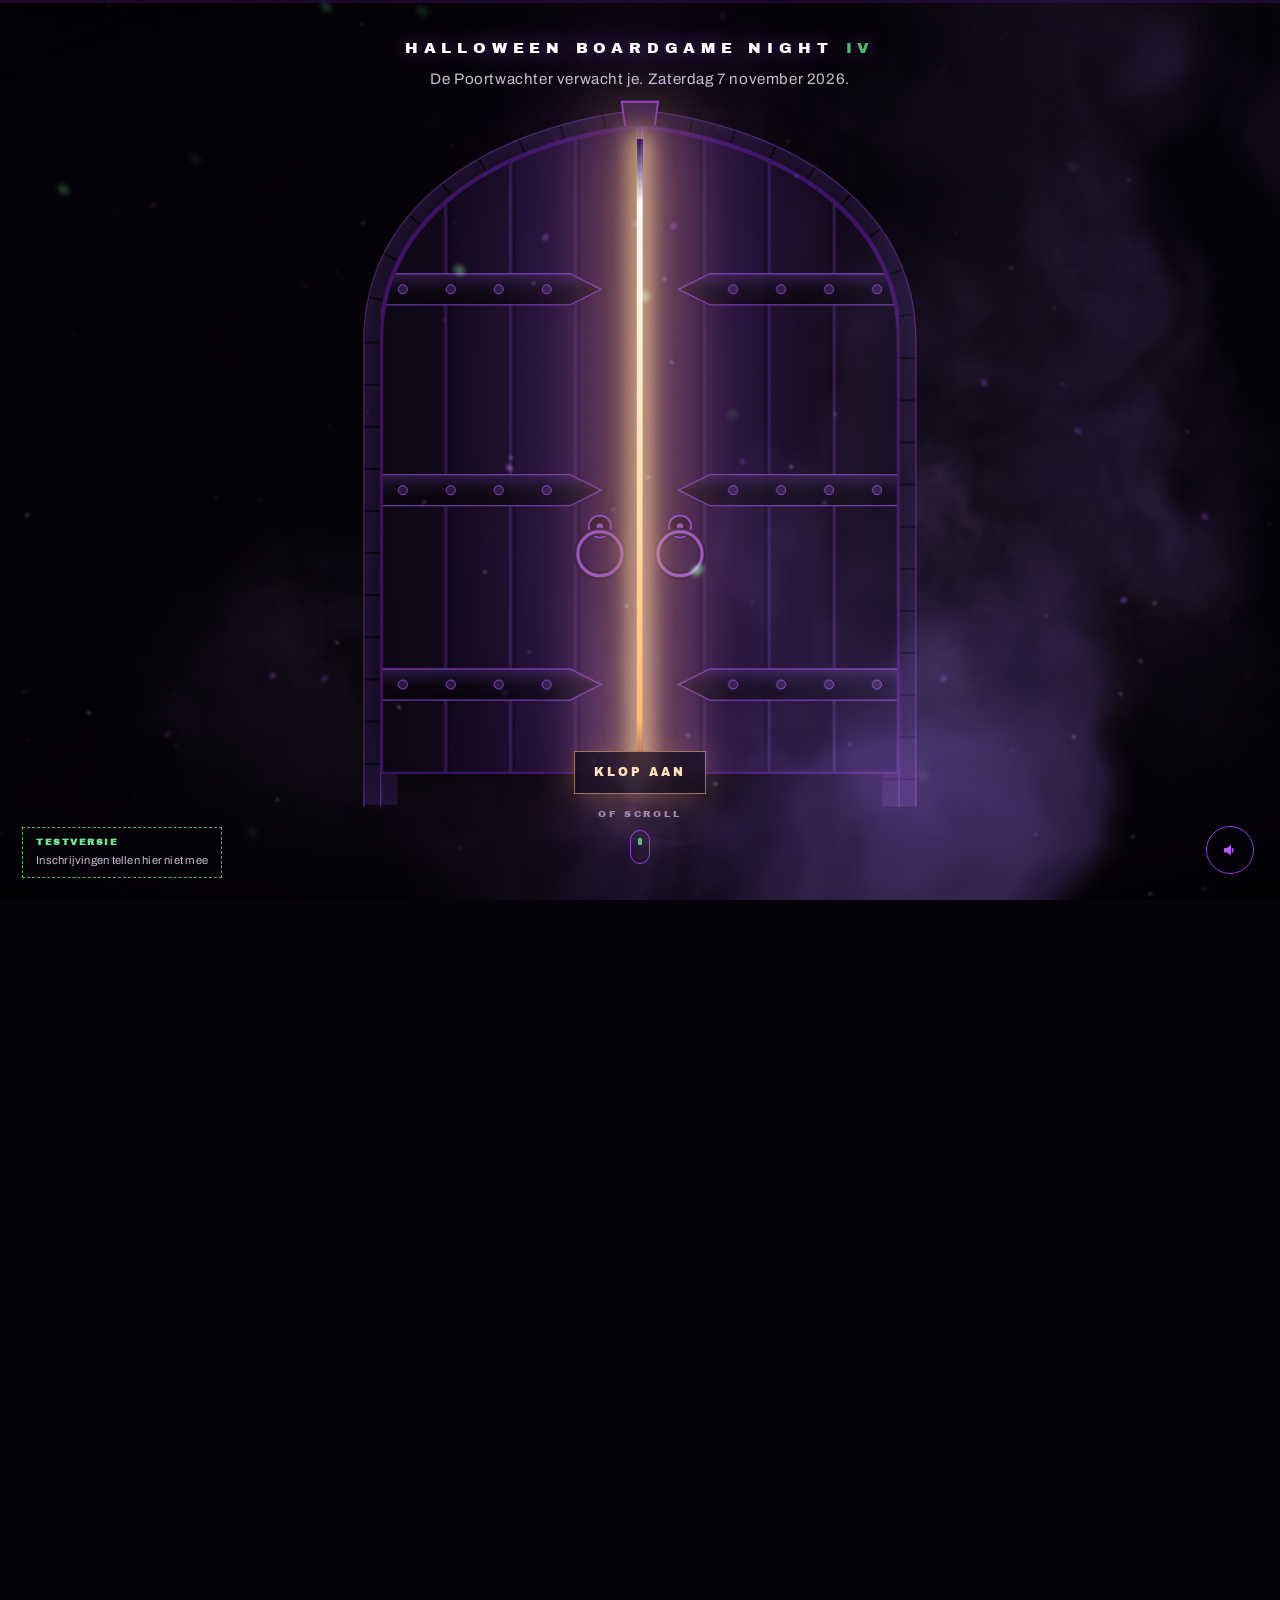
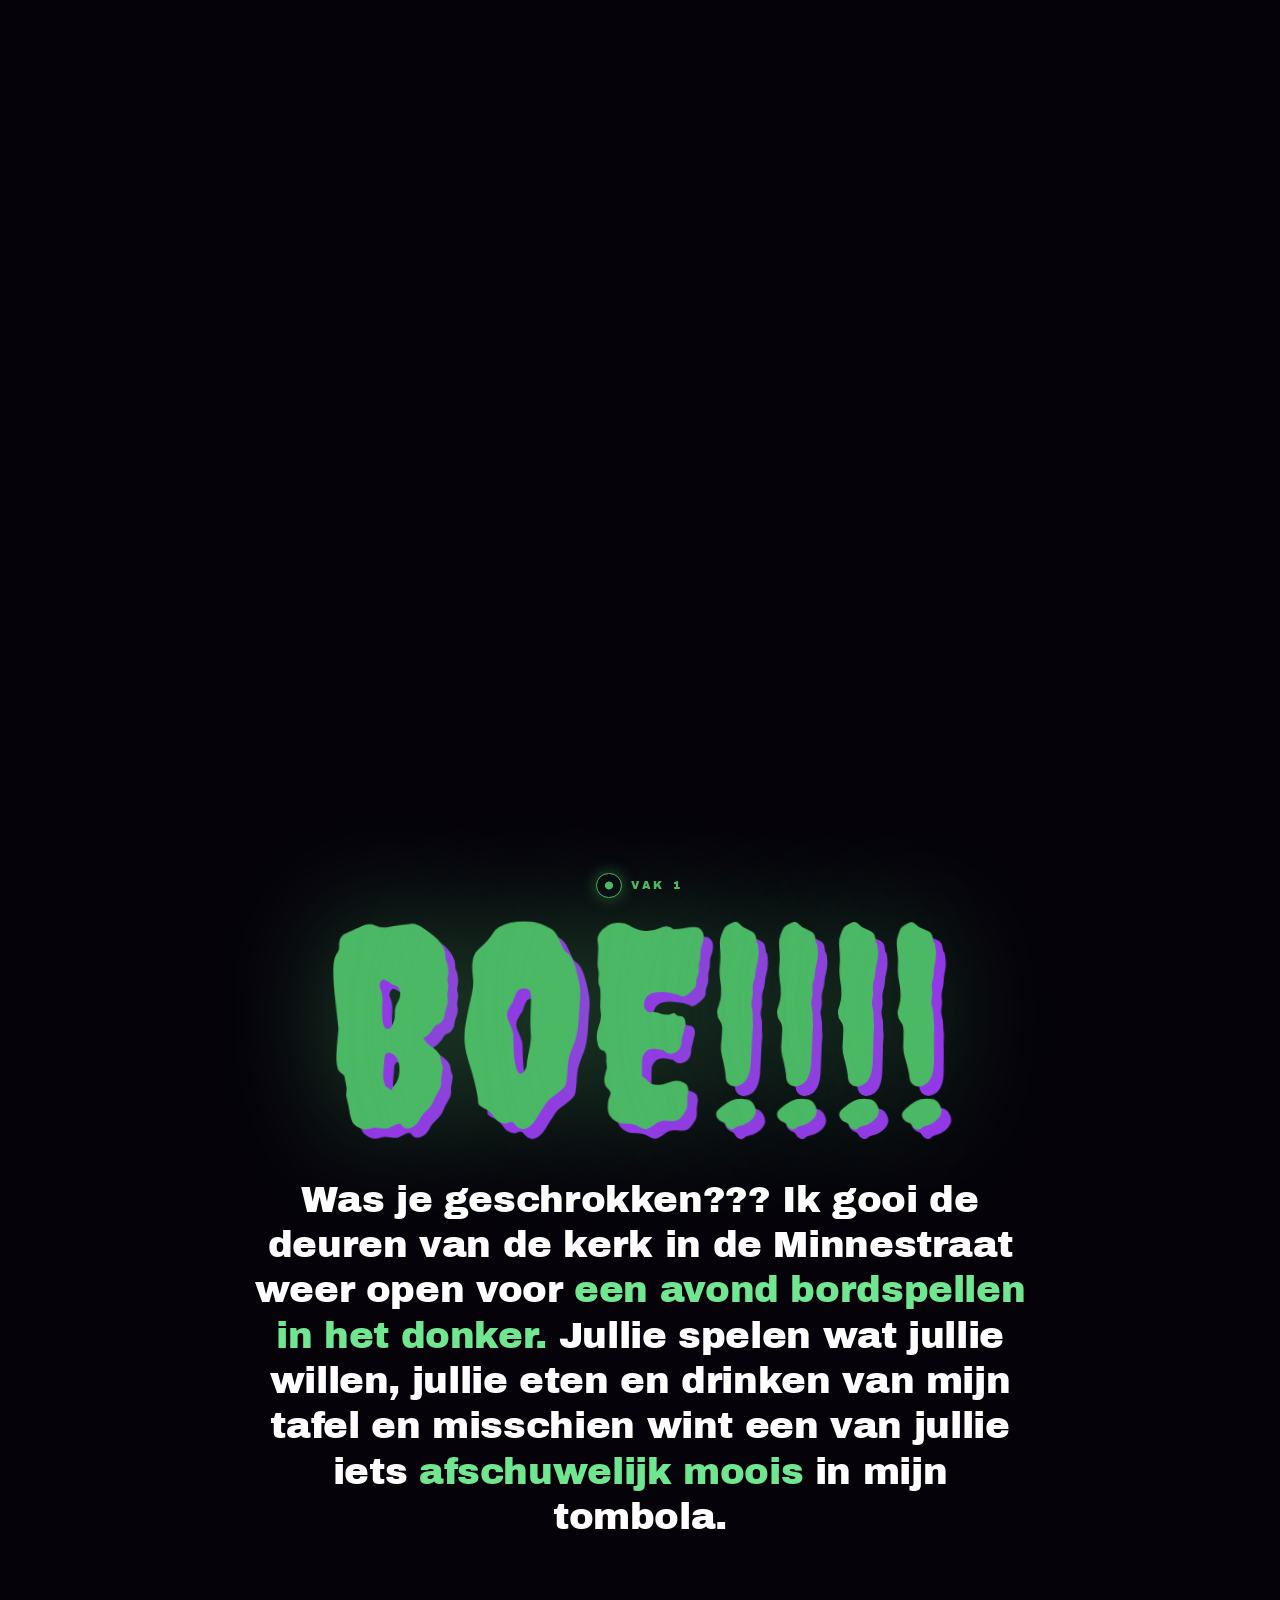
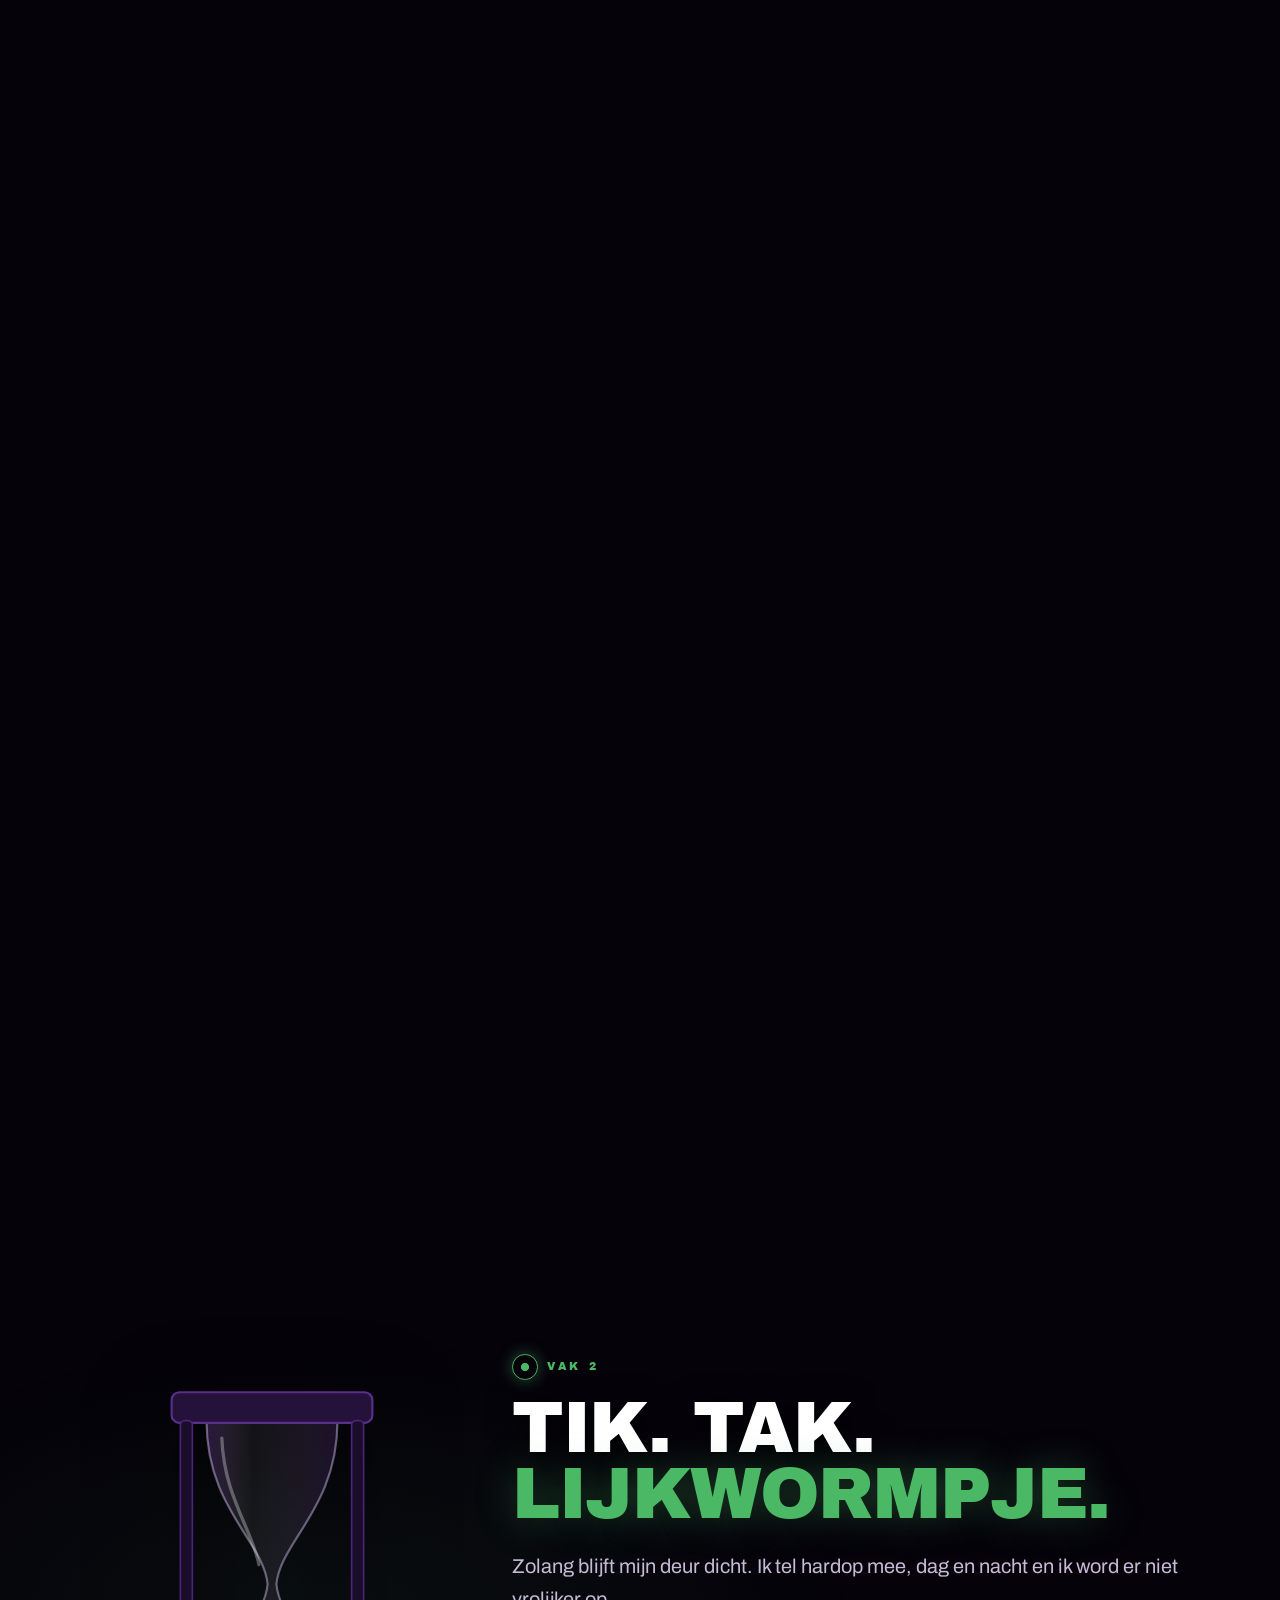
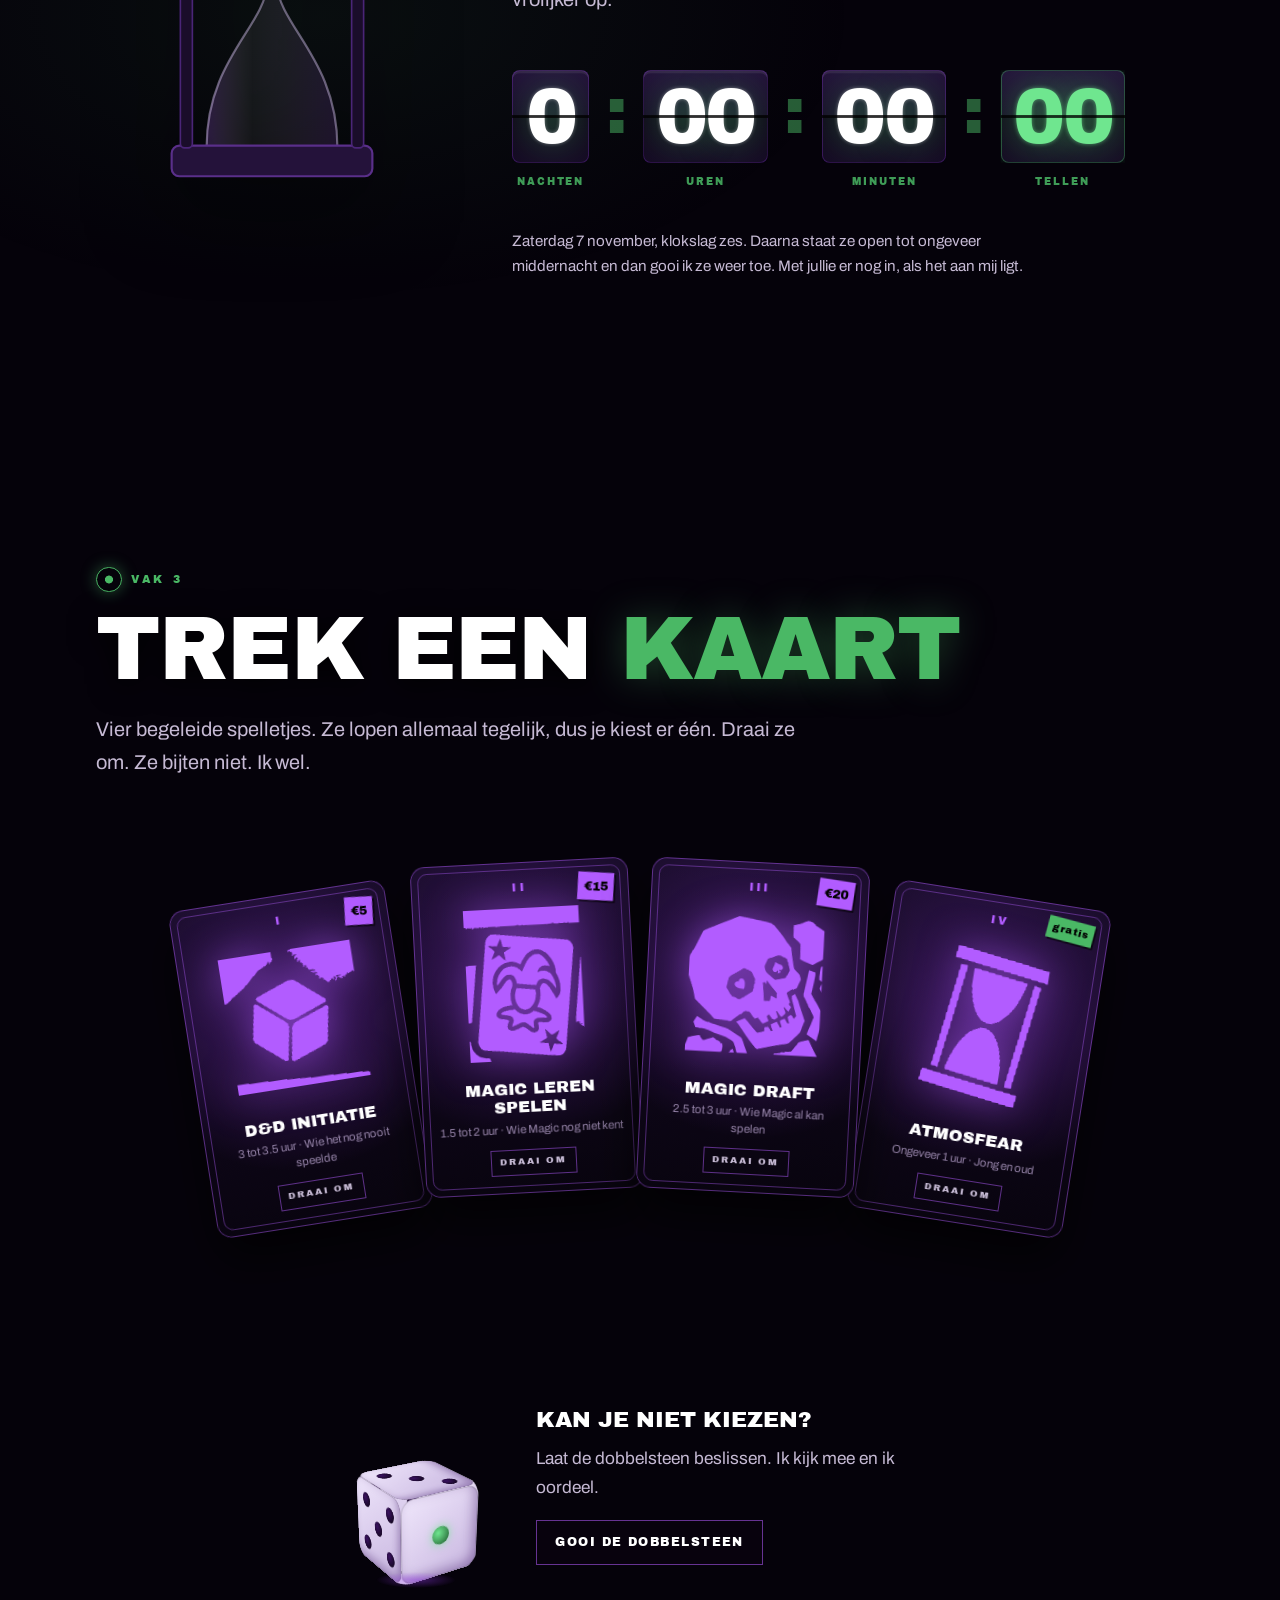
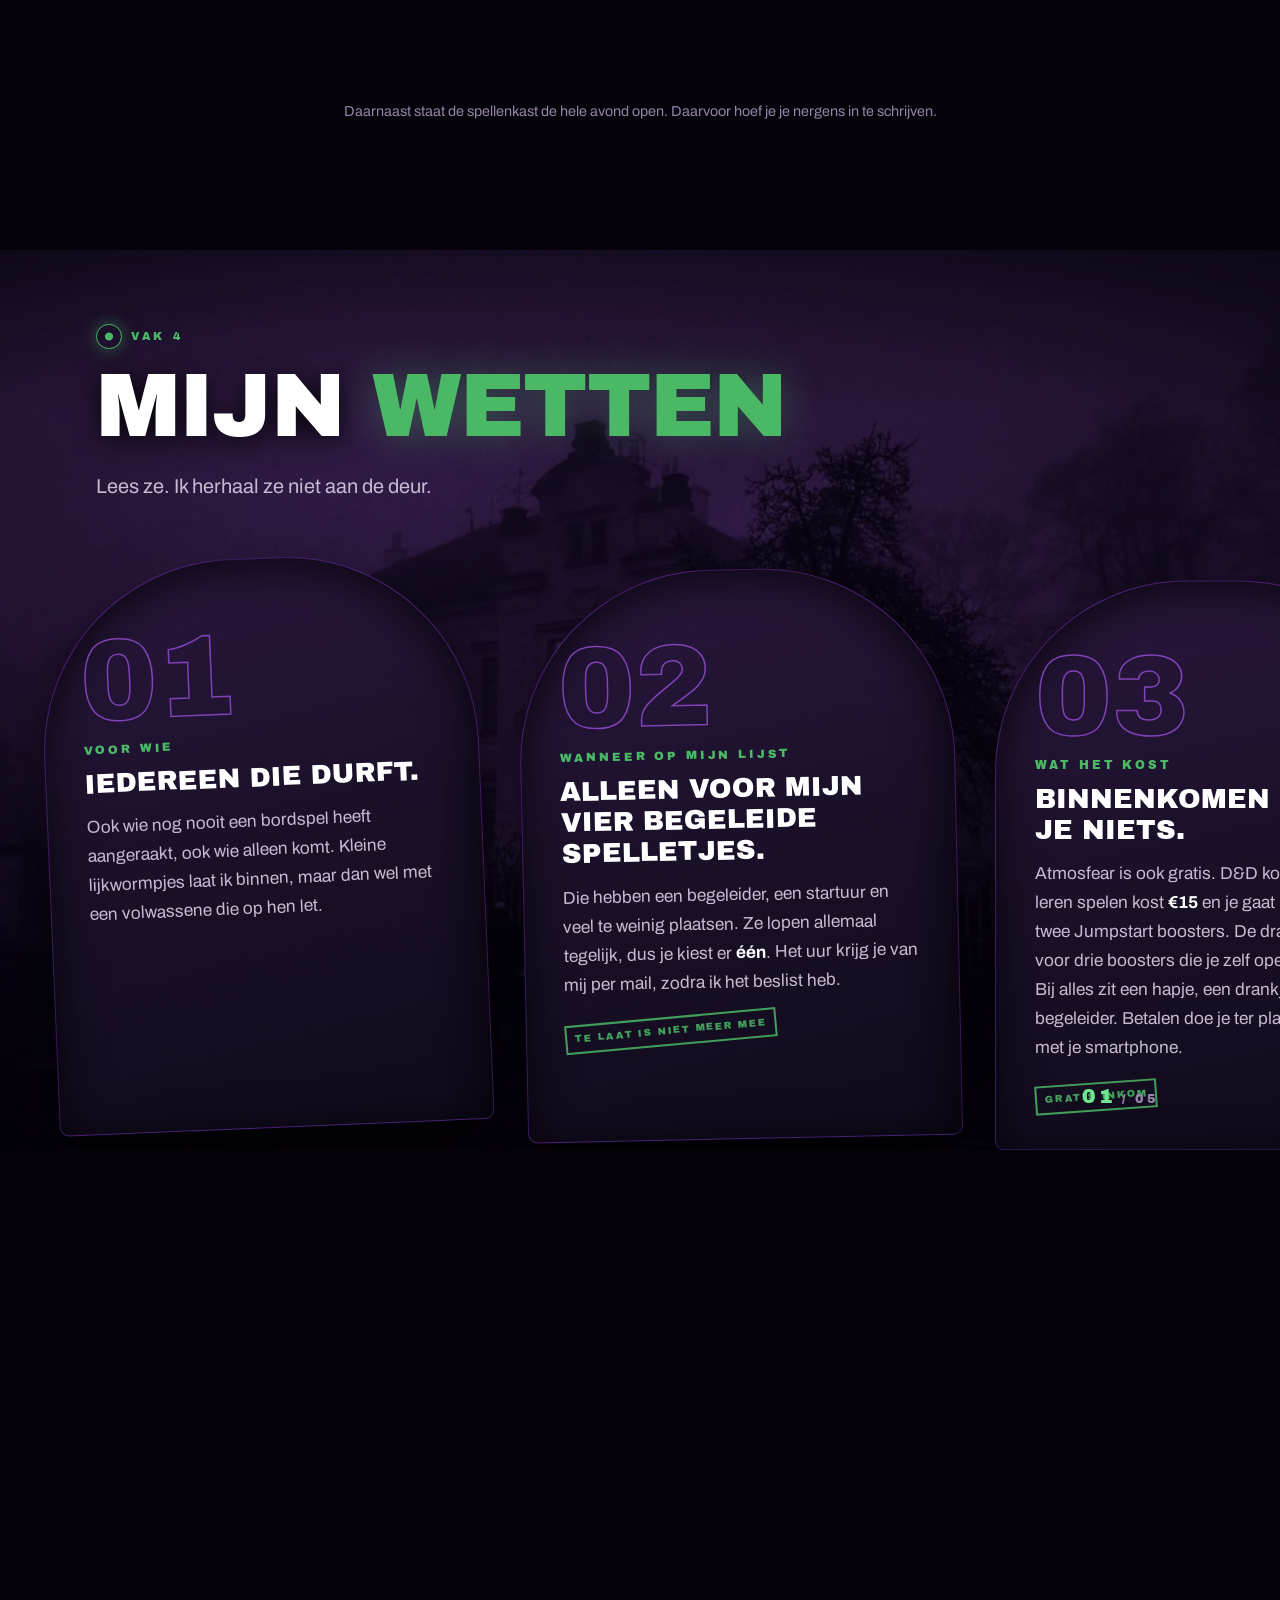
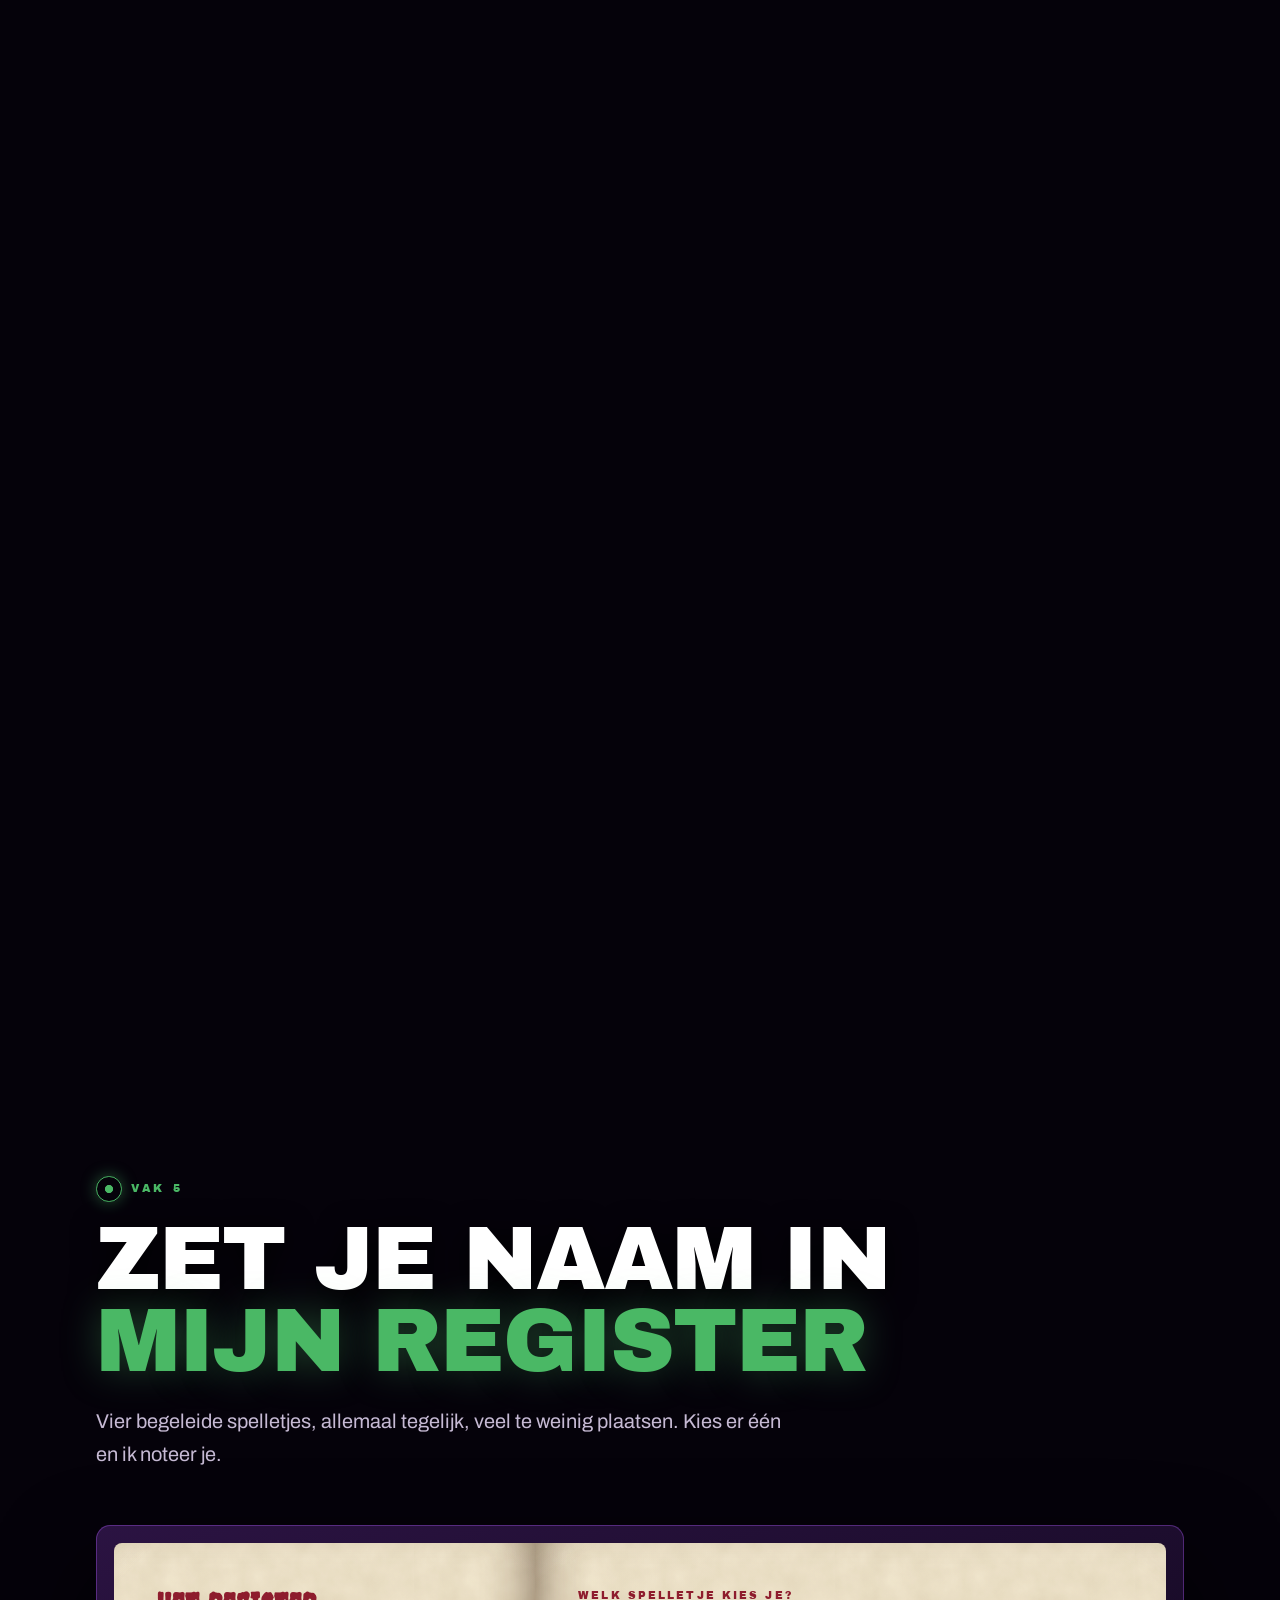
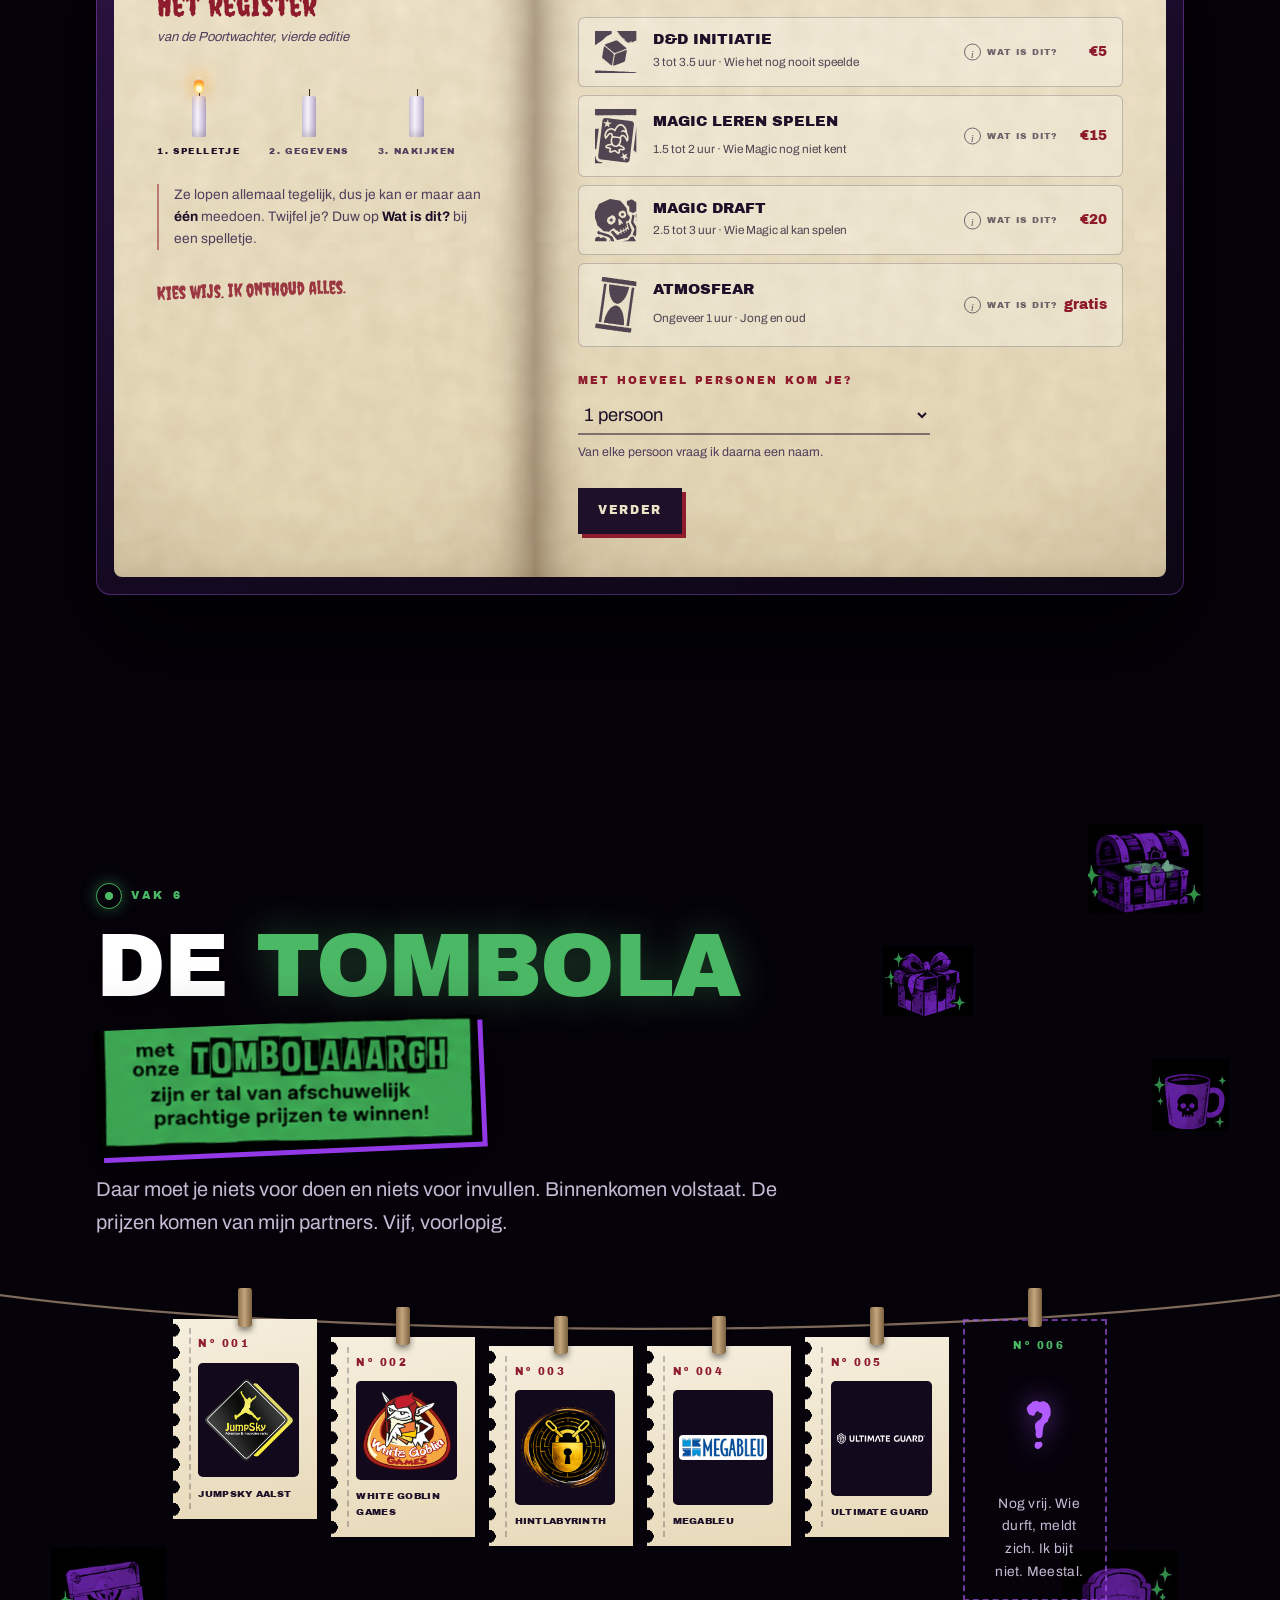
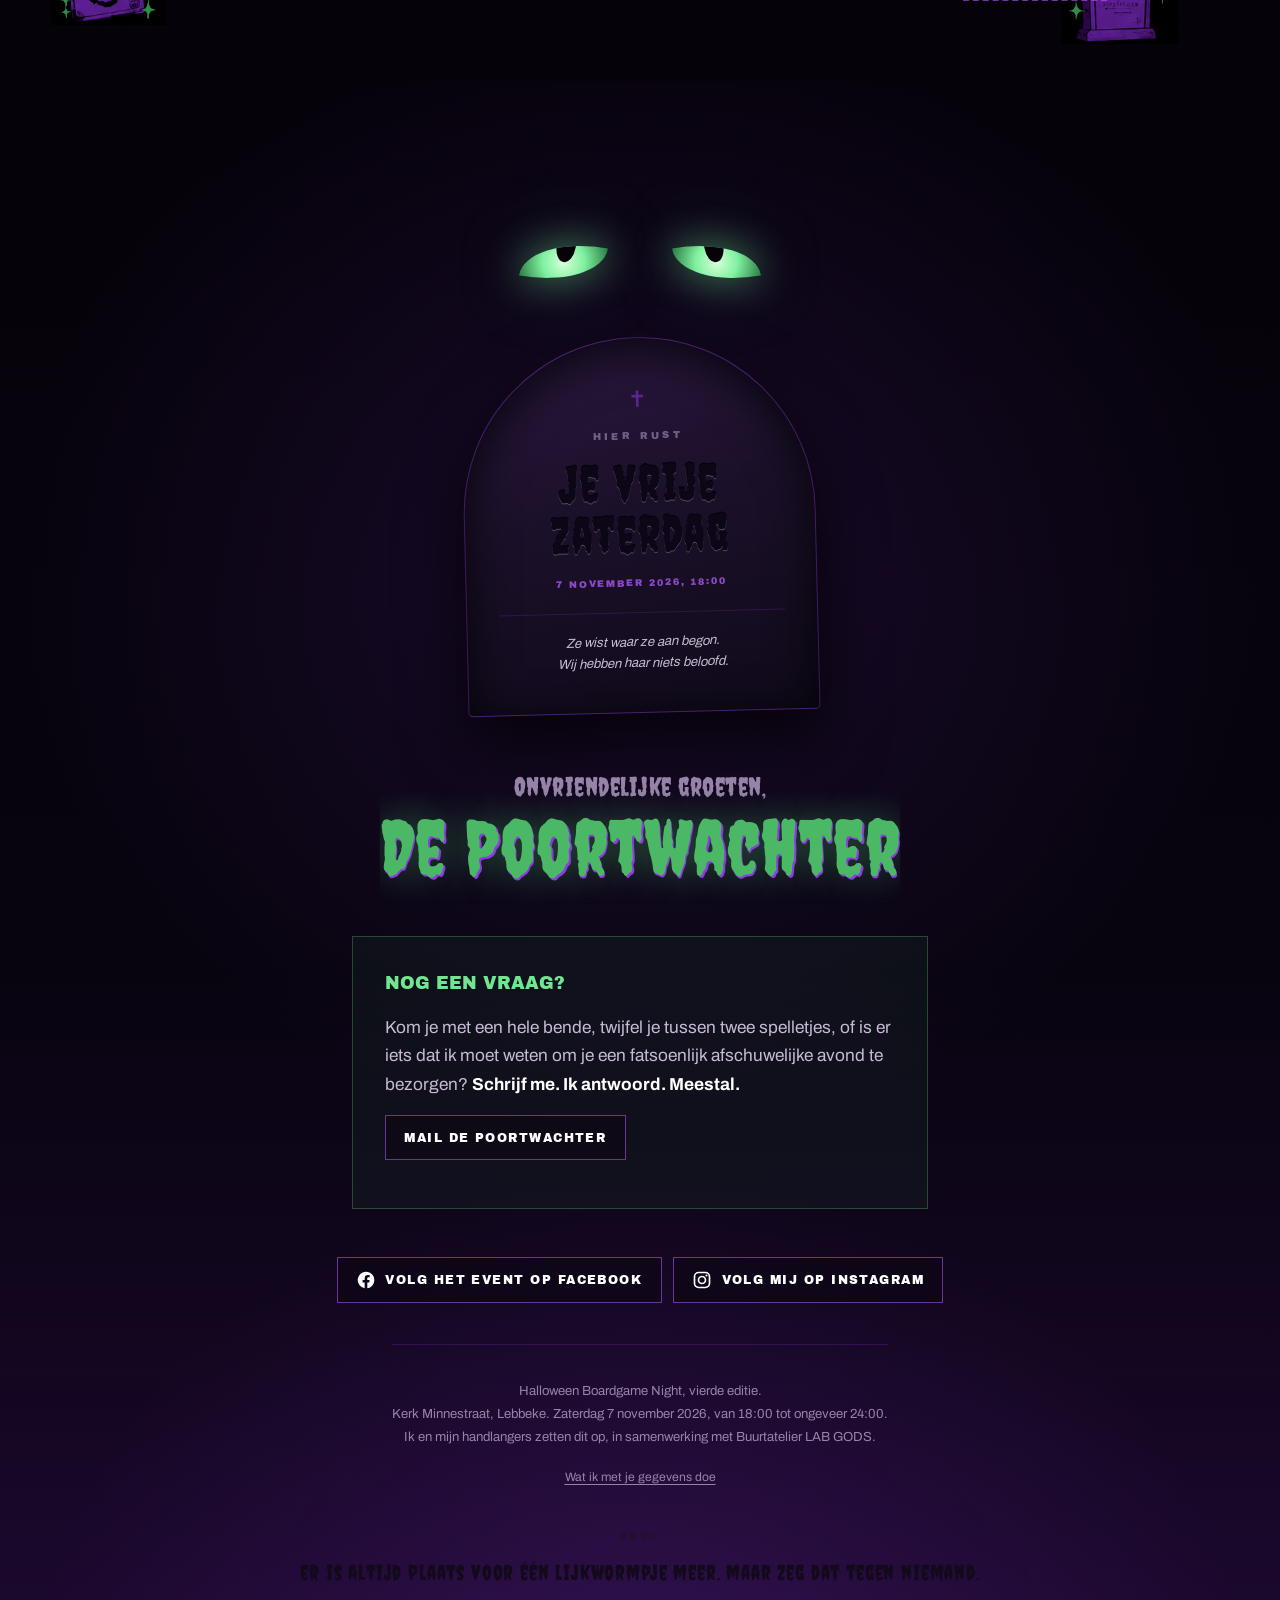
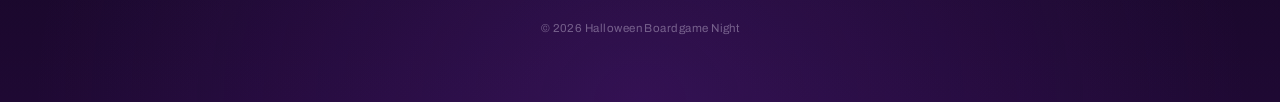
==== index.html @ 370a64a6 "The Unconscious Mind ook uit versie 2; waaier en dobbelsteen tellen mee met het aantal spellen Co-Au" ====
<!doctype html>
<html lang="nl">
<head>
<meta charset="utf-8">
<meta name="viewport" content="width=device-width,initial-scale=1">
<meta name="color-scheme" content="dark">
<meta name="theme-color" content="#000000">
<link rel="canonical" href="https://hbgn.be/">
<link rel="icon" href="/favicon.svg" type="image/svg+xml">
<link rel="icon" href="/icon-32.png" sizes="32x32" type="image/png">
<link rel="apple-touch-icon" href="/apple-touch-icon.png">
<link rel="manifest" href="/site.webmanifest">
<link rel="preload" as="font" type="font/woff2" href="/fonts/archivo-latin.woff2" crossorigin>
<link rel="preload" as="font" type="font/woff2" href="/fonts/archivoblack-latin.woff2" crossorigin>
<link rel="preload" as="image" href="/assets/lig-900.webp" fetchpriority="high" media="(max-width:760px)">
<link rel="preload" as="image" href="/assets/lig-1600.webp" fetchpriority="high" media="(min-width:761px)">
<meta name="description" content="Halloween Boardgame Night 2026. Zaterdag 7 november, Kerk Minnestraat Lebbeke, van 18:00 tot ongeveer 24:00. Gratis inkom. Inschrijven voor D&amp;D, Magic en Atmosfear.">
<meta property="og:type" content="website">
<meta property="og:url" content="https://hbgn.be/">
<meta property="og:site_name" content="Halloween Boardgame Night">
<meta property="og:locale" content="nl_BE">
<meta property="og:title" content="Halloween Boardgame Night 2026">
<meta property="og:description" content="Zaterdag 7 november, Kerk Minnestraat Lebbeke. Gratis inkom. Schrijf je in voor D&amp;D, Magic of Atmosfear.">
<meta property="og:image" content="https://hbgn.be/og.jpg">
<meta property="og:image:width" content="1200">
<meta property="og:image:height" content="630">
<meta name="twitter:card" content="summary_large_image">
<!-- Google Tag Manager, geladen zodra de pagina rustig is -->
<script>(function(w,d,s,l,i){w[l]=w[l]||[];w[l].push({'gtm.start':
new Date().getTime(),event:'gtm.js'});
function laad(){if(w.__gtm)return;w.__gtm=1;
var f=d.getElementsByTagName(s)[0],j=d.createElement(s),dl=l!='dataLayer'?'&l='+l:'';
j.async=true;j.src='https://www.googletagmanager.com/gtm.js?id='+i+dl;
f.parentNode.insertBefore(j,f);}
if(d.readyState==='complete')setTimeout(laad,1);
else w.addEventListener('load',function(){
  (w.requestIdleCallback||function(c){setTimeout(c,900)})(laad,{timeout:2500});});
['pointerdown','keydown','touchstart'].forEach(function(e){
  w.addEventListener(e,laad,{once:true,passive:true});});
})(window,document,'script','dataLayer','GTM-W396B9PH');</script>
<!-- End Google Tag Manager -->
<title>Halloween Boardgame Night 2026</title>

<style>
@font-face{font-family:'Archivo';font-style:normal;font-weight:400 700;font-display:swap;src:url(/fonts/archivo-latin-ext.woff2) format('woff2');unicode-range:U+0100-02BA, U+02BD-02C5, U+02C7-02CC, U+02CE-02D7, U+02DD-02FF, U+0304, U+0308, U+0329, U+1D00-1DBF, U+1E00-1E9F, U+1EF2-1EFF, U+2020, U+20A0-20AB, U+20AD-20C0, U+2113, U+2C60-2C7F, U+A720-A7FF}
@font-face{font-family:'Archivo';font-style:normal;font-weight:400 700;font-display:swap;src:url(/fonts/archivo-latin.woff2) format('woff2');unicode-range:U+0000-00FF, U+0131, U+0152-0153, U+02BB-02BC, U+02C6, U+02DA, U+02DC, U+0304, U+0308, U+0329, U+2000-206F, U+20AC, U+2122, U+2191, U+2193, U+2212, U+2215, U+FEFF, U+FFFD}
@font-face{font-family:'Archivo Black';font-style:normal;font-weight:400;font-display:swap;src:url(/fonts/archivoblack-latin-ext.woff2) format('woff2');unicode-range:U+0100-02BA, U+02BD-02C5, U+02C7-02CC, U+02CE-02D7, U+02DD-02FF, U+0304, U+0308, U+0329, U+1D00-1DBF, U+1E00-1E9F, U+1EF2-1EFF, U+2020, U+20A0-20AB, U+20AD-20C0, U+2113, U+2C60-2C7F, U+A720-A7FF}
@font-face{font-family:'Archivo Black';font-style:normal;font-weight:400;font-display:swap;src:url(/fonts/archivoblack-latin.woff2) format('woff2');unicode-range:U+0000-00FF, U+0131, U+0152-0153, U+02BB-02BC, U+02C6, U+02DA, U+02DC, U+0304, U+0308, U+0329, U+2000-206F, U+20AC, U+2122, U+2191, U+2193, U+2212, U+2215, U+FEFF, U+FFFD}
@font-face{font-family:'Creepster';font-style:normal;font-weight:400;font-display:swap;src:url(/fonts/creepster-latin.woff2) format('woff2');unicode-range:U+0000-00FF, U+0131, U+0152-0153, U+02BB-02BC, U+02C6, U+02DA, U+02DC, U+0304, U+0308, U+0329, U+2000-206F, U+20AC, U+2122, U+2191, U+2193, U+2212, U+2215, U+FEFF, U+FFFD}
:root{--img-lig:url("/assets/lig-1600.webp");--img-maan:url("/assets/maan-1400.webp");--img-mist:url("/assets/mist-1400.webp");--img-botten:url("/assets/botten-1400.webp");}
@media (max-width:760px){:root{--img-lig:url("/assets/lig-900.webp");--img-maan:url("/assets/maan-700.webp");--img-mist:url("/assets/mist-700.webp");--img-botten:url("/assets/botten-700.webp");}}
@media (min-width:1700px){:root{--img-lig:url("/assets/lig-2000.webp");--img-maan:url("/assets/maan-1400.webp");--img-mist:url("/assets/mist-1400.webp");--img-botten:url("/assets/botten-1400.webp");}}

/* ================================================================
   VERSIE 2: DE POORT
   Een avond in het domein van de Poortwachter, gespeeld als een
   bordspel. Elk hoofdstuk is een vak op het bord.

   Klassen op <html>, gezet door het script:
   .js       het script draait
   .stil     wie minder beweging wil
   .muis     er is een echte muis
   .laat     de sierletter Creepster is geladen
   ================================================================ */
:root{
  --zwart:#000; --nacht:#05020a; --paneel:#0b0512;
  --paars:#9238E6; --paars-op:#B25CFF; --paars-diep:#3A1160;
  --groen:#4AB865; --groen-op:#6FE68F;
  --wit:#fff; --zacht:#C6BAD4; --grijs:#9583A8;
  --papier:#ece1c6; --papier-donker:#d8c9a6; --inkt:#1d1028; --inkt-zacht:#4f3e5c; --bloed:#8e1c2d;
  --vuur:#ffb347;
  --marge:clamp(1.2rem,4.5vw,3rem);
  --lees:44rem;
  --zacht-uit:cubic-bezier(.16,.9,.3,1);
  --veer:cubic-bezier(.2,1.35,.4,1);
}
*,*::before,*::after{box-sizing:border-box}
html{scroll-behavior:smooth;overflow-x:clip;background:var(--nacht)}
body{margin:0;background:var(--nacht);color:var(--zacht);
  font-family:Archivo,"Helvetica Neue",Arial,sans-serif;font-size:clamp(1rem,.96rem + .2vw,1.08rem);
  line-height:1.65;-webkit-font-smoothing:antialiased;overflow-x:clip}
img,svg{display:block;max-width:100%}
a{color:var(--groen-op)}
button{font:inherit;color:inherit}
.defs{position:absolute;width:0;height:0;overflow:hidden}
.vzw{position:absolute!important;width:1px;height:1px;overflow:hidden;clip-path:inset(50%);white-space:nowrap}
.wrap{width:100%;max-width:74rem;margin-inline:auto;padding-inline:var(--marge)}
:focus-visible{outline:2px solid var(--groen-op);outline-offset:3px}

.spring{position:fixed;left:1rem;top:1rem;z-index:100;padding:.7rem 1rem;background:var(--groen);
  color:var(--zwart);font-family:"Archivo Black",Arial,sans-serif;font-size:.8rem;text-decoration:none;
  transform:translateY(-200%);transition:transform .2s ease}
.spring:focus{transform:none}

/* ---------- knoppen ---------- */
.knop{display:inline-block;padding:1.05em 1.9em;background:var(--groen);color:var(--zwart);
  font-family:"Archivo Black",Arial,sans-serif;font-size:clamp(.92rem,1.6vw,1.1rem);letter-spacing:.06em;
  text-transform:uppercase;text-decoration:none;border:0;cursor:pointer;
  box-shadow:.32rem .32rem 0 var(--paars);transform:rotate(-1.2deg);
  transition:transform .25s var(--veer),box-shadow .25s ease,background .2s ease}
.knop:hover{background:var(--groen-op);transform:rotate(0) translate(-.12rem,-.12rem);box-shadow:.5rem .5rem 0 var(--paars)}
.knop:active{transform:translate(.15rem,.15rem);box-shadow:.12rem .12rem 0 var(--paars)}
.knop-lijn{display:inline-flex;align-items:center;gap:.6rem;padding:.95em 1.5em;
  border:1px solid rgba(178,92,255,.55);background:rgba(11,5,18,.55);color:var(--wit);
  font-family:"Archivo Black",Arial,sans-serif;font-size:.76rem;letter-spacing:.12em;text-transform:uppercase;
  text-decoration:none;cursor:pointer;transition:border-color .2s ease,background .2s ease,color .2s ease}
.knop-lijn:hover{border-color:var(--groen);background:rgba(74,184,101,.12);color:var(--groen-op)}

/* ---------- koppen ---------- */
.vak-label{display:inline-flex;align-items:center;gap:.6rem;margin:0 0 1rem;
  font-family:"Archivo Black",Arial,sans-serif;font-size:.68rem;letter-spacing:.32em;text-transform:uppercase;
  color:var(--groen)}
.vak-label::before{content:"";width:1.6rem;height:1.6rem;border:1px solid var(--groen);border-radius:50%;
  background:radial-gradient(circle,var(--groen) 0 22%,transparent 26%);box-shadow:0 0 1rem rgba(74,184,101,.45)}
h2{margin:0 0 1.4rem;font-family:"Archivo Black",Arial,sans-serif;font-weight:400;
  font-size:clamp(2.3rem,7vw,5.6rem);line-height:.92;letter-spacing:-.02em;text-transform:uppercase;
  color:var(--wit);text-wrap:balance;text-shadow:0 .06em 1.8rem rgba(0,0,0,.9)}
h2 em{font-style:normal;color:var(--groen);text-shadow:0 0 2.4rem rgba(74,184,101,.35)}
.kopfijn{max-width:var(--lees);margin:0 0 clamp(2rem,5vw,3.4rem);font-size:clamp(1.05rem,1.6vw,1.25rem);color:var(--zacht)}

/* ---------- lagen over alles ---------- */
.korrel{position:fixed;inset:-50%;pointer-events:none;z-index:40;opacity:.1;mix-blend-mode:overlay;
  background-image:url("data:image/svg+xml,%3Csvg xmlns='http://www.w3.org/2000/svg' width='260' height='260'%3E%3Cfilter id='n'%3E%3CfeTurbulence type='fractalNoise' baseFrequency='.85' numOctaves='3'/%3E%3C/filter%3E%3Crect width='260' height='260' filter='url(%23n)'/%3E%3C/svg%3E");
  animation:korrel 5s steps(5) infinite}
@keyframes korrel{0%{transform:translate(0,0)}20%{transform:translate(-3%,2%)}40%{transform:translate(2%,-3%)}
  60%{transform:translate(-2%,-2%)}80%{transform:translate(3%,1%)}100%{transform:translate(0,0)}}
.vignet{position:fixed;inset:0;pointer-events:none;z-index:39;
  background:radial-gradient(125% 95% at 50% 45%,transparent 50%,rgba(0,0,0,.6) 100%)}
.bliksem{position:fixed;inset:0;pointer-events:none;z-index:41;opacity:0;
  background:linear-gradient(180deg,rgba(255,255,255,.55),rgba(178,92,255,.2) 45%,transparent)}
.bliksem.flits{animation:flits .8s linear}
@keyframes flits{0%{opacity:0}4%{opacity:.75}9%{opacity:.03}15%{opacity:.55}22%{opacity:.02}
  31%{opacity:.34}44%{opacity:0}100%{opacity:0}}
.voortgang{position:fixed;top:0;left:0;right:0;height:3px;z-index:45;pointer-events:none;background:rgba(58,17,96,.45)}
.voortgang i{display:block;height:100%;transform-origin:0 50%;transform:scaleX(var(--sp,0));
  background:linear-gradient(90deg,var(--paars),var(--groen-op));box-shadow:0 0 .8rem rgba(111,230,143,.6)}

/* ---------- de balk bovenaan, pas na de poort ---------- */
.balk{position:fixed;top:0;left:0;right:0;z-index:44;display:flex;align-items:center;gap:1.4rem;
  padding:.65rem var(--marge);background:linear-gradient(180deg,rgba(5,2,10,.92),rgba(5,2,10,.7));
  backdrop-filter:blur(8px);border-bottom:1px solid rgba(146,56,230,.18);
  transform:translateY(-110%);transition:transform .45s var(--zacht-uit)}
.balk.aan{transform:none}
.balk-merk{font-family:"Archivo Black",Arial,sans-serif;color:var(--wit);text-decoration:none;letter-spacing:.08em}
.balk-merk sup{color:var(--groen);font-size:.6em;margin-left:.15em}
.balk-feit{flex:1;font-family:"Archivo Black",Arial,sans-serif;font-size:.62rem;letter-spacing:.2em;
  text-transform:uppercase;color:var(--grijs)}
.balk-knop{padding:.62em 1.1em;background:var(--groen);color:var(--zwart);text-decoration:none;
  font-family:"Archivo Black",Arial,sans-serif;font-size:.7rem;letter-spacing:.12em;text-transform:uppercase;
  box-shadow:.18rem .18rem 0 var(--paars)}
@media (max-width:700px){ .balk-feit{display:none} .balk{justify-content:space-between} }

/* ---------- het speelbord aan de zijkant ---------- */
.bord{position:fixed;right:clamp(.8rem,1.6vw,1.6rem);top:50%;z-index:43;translate:0 -50%;
  opacity:0;pointer-events:none;transition:opacity .5s ease}
.bord.aan{opacity:1;pointer-events:auto}
.bord ol{list-style:none;margin:0;padding:.6rem .5rem;display:grid;gap:.55rem;position:relative;
  background:rgba(5,2,10,.62);border:1px solid rgba(146,56,230,.22);border-radius:1.2rem;backdrop-filter:blur(6px)}
.bord ol::before{content:"";position:absolute;left:50%;top:1.4rem;bottom:1.4rem;width:0;margin-left:-1px;
  border-left:2px dotted rgba(146,56,230,.45)}
.bord a{position:relative;display:block;text-decoration:none;color:var(--grijs)}
.bord-vak{position:relative;width:1.7rem;height:1.7rem;display:grid;place-items:center;border-radius:.35rem;
  border:1px solid rgba(146,56,230,.5);background:var(--paneel);
  font-family:"Archivo Black",Arial,sans-serif;font-size:.62rem;color:var(--grijs);
  transition:border-color .3s ease,background .3s ease,color .3s ease,transform .3s var(--veer)}
.bord-naam{position:absolute;right:calc(100% + 1rem);top:50%;margin-top:-.8em;padding:.3em .6em;border-radius:.3rem;
  background:rgba(5,2,10,.85);font-family:"Archivo Black",Arial,sans-serif;font-size:.6rem;letter-spacing:.16em;text-transform:uppercase;
  opacity:0;translate:.4rem 0;transition:opacity .25s ease,translate .25s ease;white-space:nowrap;pointer-events:none}
.bord a:hover .bord-naam,.bord a:focus-visible .bord-naam,.bord a.nu .bord-naam{opacity:1;translate:0 0}
.bord a.gehad .bord-vak{border-color:var(--groen);color:var(--groen)}
.bord a.nu .bord-vak{background:var(--groen);border-color:var(--groen-op);color:var(--zwart);transform:scale(1.12)}
.bord a.nu .bord-naam{color:var(--wit)}
.bord-pion{position:absolute;right:-.9rem;top:.75rem;width:1.1rem;color:var(--groen-op);
  filter:drop-shadow(0 0 .5rem rgba(111,230,143,.7));transform:translateY(var(--pion,0px));
  transition:transform .6s var(--veer)}
.bord-pion svg{width:100%;height:auto;fill:currentColor}
@media (max-width:1099px){ .bord{display:none} }

/* ---------- geluid ---------- */
.geluid{position:fixed;right:clamp(.9rem,2vw,1.6rem);bottom:clamp(.9rem,2vw,1.6rem);z-index:46;
  width:3rem;height:3rem;display:grid;place-items:center;border-radius:50%;cursor:pointer;
  border:1px solid var(--paars);background:rgba(6,3,11,.75);color:var(--paars-op);
  backdrop-filter:blur(6px);transition:transform .2s ease,background .2s ease,color .2s ease,border-color .2s ease}
.geluid:hover{border-color:var(--groen);color:var(--groen-op);transform:scale(1.08)}
.geluid.aan{border-color:var(--groen);color:var(--zwart);background:var(--groen)}
.geluid svg{width:1.15rem;height:1.15rem;fill:currentColor}
.geluid.aan::after{content:"";position:absolute;inset:-5px;border-radius:50%;border:1px solid var(--groen);
  animation:golf 1.8s ease-out infinite}
@keyframes golf{from{opacity:.9;transform:scale(.9)}to{opacity:0;transform:scale(1.5)}}

/* ================================================================
   VAK 0: DE POORT
   De sectie is de aanloop. De scène blijft staan terwijl je scrolt:
   --p loopt van 0 tot 1, --d is de hoek van de deuren, --s hoe ver
   je door de deuropening loopt. Het script zet ze, CSS rekent.
   ================================================================ */
.poort{position:relative;height:260vh;height:260svh;--p:0;--d:0;--s:1;
  --poort-h:min(72svh,118vw)}
.poort-scene{position:sticky;top:0;height:100vh;height:100svh;overflow:hidden;isolation:isolate;background:#030106}
.poort-scene::after{content:"";position:absolute;left:0;right:0;bottom:0;height:22%;z-index:4;pointer-events:none;
  background:linear-gradient(180deg,transparent,var(--nacht));opacity:clamp(0,calc(var(--p) * 1.6),1)}
.poort-lucht{position:absolute;inset:-4%;z-index:0;background:var(--img-maan) 50% 18%/cover no-repeat;
  opacity:.42;filter:saturate(.75) brightness(.8);transform:scale(calc(1 + var(--p) * .12))}
.poort-lucht::after{content:"";position:absolute;inset:0;
  background:radial-gradient(70% 60% at 50% 55%,transparent 30%,rgba(3,1,6,.85) 100%),
             linear-gradient(180deg,rgba(3,1,6,.2),rgba(3,1,6,.1) 50%,#030106 100%)}

/* wat er achter de deur ligt: alleen zichtbaar in de deuropening, en die groeit mee */
.poort-achter{position:absolute;inset:0;z-index:1;
  -webkit-mask:url("data:image/svg+xml,%3Csvg xmlns='http://www.w3.org/2000/svg' viewBox='0 0 800 1000'%3E%3Cpath d='M0 1000V330C0 150 160 30 400 0C640 30 800 150 800 330V1000Z'/%3E%3C/svg%3E") 50% 50% / auto calc(var(--poort-h) * var(--s)) no-repeat;
          mask:url("data:image/svg+xml,%3Csvg xmlns='http://www.w3.org/2000/svg' viewBox='0 0 800 1000'%3E%3Cpath d='M0 1000V330C0 150 160 30 400 0C640 30 800 150 800 330V1000Z'/%3E%3C/svg%3E") 50% 50% / auto calc(var(--poort-h) * var(--s)) no-repeat}
.poort-beeld{position:absolute;inset:0;background:var(--img-lig) 50% 44%/cover no-repeat;
  filter:brightness(calc(.32 + var(--p) * .42)) saturate(1.05);transform:scale(calc(1.12 - var(--p) * .12))}
.poort-beeld::after{content:"";position:absolute;inset:0;
  background:radial-gradient(80% 65% at 50% 47%,rgba(0,0,0,.7),rgba(0,0,0,.25) 62%,transparent 80%),
             linear-gradient(180deg,rgba(0,0,0,.55),transparent 30%,rgba(0,0,0,.5) 80%,#030106)}
.poort-licht{position:absolute;inset:0;pointer-events:none;mix-blend-mode:screen;
  opacity:clamp(0,calc(var(--d) / 60),1);
  background:radial-gradient(40% 55% at 50% 52%,rgba(255,214,150,.5),rgba(178,92,255,.18) 45%,transparent 72%)}
.affiche{position:absolute;inset:0;display:flex;flex-direction:column;align-items:center;justify-content:center;
  gap:clamp(.8rem,2.2vh,1.4rem);padding:clamp(4.5rem,10vh,6rem) var(--marge) clamp(2rem,6vh,3.5rem);text-align:center;
  opacity:clamp(0,calc(var(--p) * 2.4 - .2),1);transform:scale(calc(.9 + var(--p) * .1))}
.lab{width:clamp(3.4rem,6vw,4.6rem)}
.lab svg{width:100%;height:auto}
.affiche-meta{margin:0;display:flex;gap:1.2rem;flex-wrap:wrap;justify-content:center;
  font-family:"Archivo Black",Arial,sans-serif;font-size:clamp(.6rem,1.3vw,.74rem);letter-spacing:.24em;
  text-transform:uppercase;color:var(--wit);text-shadow:0 .1em .8em #000}
.affiche-meta span + span::before{content:"\2726";margin-right:1.2rem;color:var(--groen)}
.merk{position:relative;width:min(100%,46rem)}
.woordmerk{margin:0;filter:drop-shadow(0 .6rem 2.4rem rgba(0,0,0,.85))}
.woordmerk svg{width:100%;height:auto}
.plakker{position:absolute;width:clamp(4.4rem,13vw,8.6rem);filter:drop-shadow(0 .4rem 1rem rgba(0,0,0,.7))}
.plakker svg{width:100%;height:auto}
.plakker-datum{left:-2%;bottom:-6%;transform:rotate(-7deg)}
.plakker-gratis{right:-3%;bottom:-10%;transform:rotate(8deg)}
.affiche-uur{margin:.4rem 0 0;font-family:"Archivo Black",Arial,sans-serif;font-size:clamp(.7rem,1.4vw,.84rem);
  letter-spacing:.2em;text-transform:uppercase;color:var(--groen-op)}
.affiche-actie{margin:.4rem 0 0;display:flex;flex-wrap:wrap;gap:1.1rem 1.4rem;justify-content:center;align-items:center}
.affiche-fijn{margin:0;max-width:32rem;font-size:clamp(.74rem,1.4vw,.86rem);color:var(--zacht);line-height:1.6;text-shadow:0 .1em .6em #000}

/* de stenen boog met de twee deuren */
.poort-boog{position:absolute;left:50%;top:50%;z-index:2;height:var(--poort-h);aspect-ratio:4 / 5;
  transform:translate(-50%,-50%) scale(var(--s));perspective:1600px;pointer-events:none;
  opacity:clamp(0,calc((5.2 - var(--s)) / 1.6),1)}
.boog{position:absolute;left:-7.5%;top:-5%;width:115%;height:110%;max-width:none;overflow:visible}
.boog-steen{fill:none;stroke:#221236;stroke-width:52}
.boog-voeg{fill:none;stroke:#0b0512;stroke-width:52;stroke-dasharray:3 62}
.boog-rand{fill:none;stroke:#7d45c4;stroke-opacity:.55;stroke-width:2}
.boog-sluit{fill:#2a1744;stroke:#9238e6;stroke-width:3}
.kier{position:absolute;left:50%;top:2%;bottom:0;width:6px;translate:-50% 0;z-index:1;
  background:linear-gradient(180deg,transparent,#fffaf0 10%,#ffe0a8 55%,#ffb860 92%,rgba(255,180,90,.3));
  box-shadow:0 0 1.4rem .5rem rgba(255,214,150,.75),0 0 4.5rem 1.6rem rgba(255,170,80,.45),0 0 9rem 3rem rgba(178,92,255,.35);
  opacity:clamp(0,calc(1 - var(--p) * 3),1);animation:kier 3.2s ease-in-out infinite}
@keyframes kier{0%,100%{filter:brightness(1)}45%{filter:brightness(1.35)}55%{filter:brightness(.85)}}
.deur{position:absolute;top:0;bottom:0;width:50%;
  opacity:clamp(0,calc((96 - var(--d)) / 14),1);filter:brightness(calc(1 - var(--d) / 220))}
.deur svg{width:100%;height:100%;filter:drop-shadow(0 0 1.5rem rgba(0,0,0,.8))}
.deur-l{left:0;transform-origin:0 50%;transform:rotateY(calc(var(--d) * -1deg))}
.deur-r{right:0;transform-origin:100% 50%;transform:rotateY(calc(var(--d) * 1deg))}
.deur-r svg{transform:scaleX(-1)}
.poort.klopt .deur{animation:bonk .42s ease-out}
@keyframes bonk{0%,100%{translate:0 0}30%{translate:0 -.25%}60%{translate:0 .2%}}

/* de tekst voor de poort */
.poort-voor{position:absolute;inset:0;z-index:3;display:flex;flex-direction:column;align-items:center;
  justify-content:space-between;padding:clamp(1.4rem,4vh,2.6rem) var(--marge) clamp(1.2rem,4vh,2.4rem);
  text-align:center;pointer-events:none;opacity:clamp(0,calc(1 - var(--p) * 5),1)}
.poort-titel{margin:0;font-family:"Archivo Black",Arial,sans-serif;font-size:clamp(.72rem,1.6vw,.95rem);
  letter-spacing:.38em;text-transform:uppercase;color:var(--wit);text-shadow:0 0 1.2rem rgba(178,92,255,.6)}
.poort-titel span{margin-left:.8em;color:var(--groen)}
.poort-sub{margin:.4rem 0 0;font-size:clamp(.8rem,1.5vw,.95rem);color:var(--zacht);letter-spacing:.04em}
.klop{pointer-events:auto;margin-top:auto;margin-bottom:.8rem;padding:.9em 1.6em;cursor:pointer;
  border:1px solid rgba(255,200,120,.55);background:rgba(10,5,16,.72);color:#ffe2b0;
  font-family:"Archivo Black",Arial,sans-serif;font-size:.74rem;letter-spacing:.24em;text-transform:uppercase;
  box-shadow:0 0 2rem rgba(255,180,90,.18);backdrop-filter:blur(4px);
  transition:background .2s ease,box-shadow .2s ease,transform .2s var(--veer)}
.klop:hover{background:rgba(255,180,90,.14);box-shadow:0 0 3rem rgba(255,180,90,.35);transform:scale(1.05)}
.poort.voorbij .klop{pointer-events:none}
.poort-wenk{margin:0;display:grid;justify-items:center;gap:.5rem;font-family:"Archivo Black",Arial,sans-serif;
  font-size:.6rem;letter-spacing:.3em;text-transform:uppercase;color:var(--grijs)}
.poort-wenk span{width:1.3rem;height:2.1rem;border:1px solid var(--paars);border-radius:1rem;position:relative}
.poort-wenk span::after{content:"";position:absolute;left:50%;top:.4rem;width:.2rem;height:.45rem;margin-left:-.1rem;
  border-radius:1px;background:var(--groen);animation:zak 1.8s ease-in-out infinite}
@keyframes zak{0%{transform:translateY(0);opacity:0}30%{opacity:1}100%{transform:translateY(.8rem);opacity:0}}

/* zonder beweging: de poort staat al open */
.stil .poort,.no-js .poort{height:100vh;height:100svh}
.stil .poort-boog,.stil .poort-voor{display:none}
.stil .poort-achter{-webkit-mask:none;mask:none}
.stil .poort-beeld{filter:brightness(.8);transform:none}
.stil .affiche{opacity:1;transform:none}

/* ================================================================
   VAK 1: BOE, en een tekst die woord per woord oplicht
   ================================================================ */
.boe{position:relative;height:230vh;--p:0}
.boe-plak{position:sticky;top:0;height:100vh;height:100svh;display:flex;flex-direction:column;
  align-items:center;justify-content:center;text-align:center;padding:5rem var(--marge) 3rem}
.boe-woord{margin:0;font-family:Creepster,"Archivo Black",Impact,sans-serif;
  font-size:clamp(5rem,22vw,17rem);line-height:.8;color:var(--groen);letter-spacing:.02em;
  text-shadow:.035em .035em 0 var(--paars),0 0 7rem rgba(74,184,101,.4)}
.boe-l{display:inline-block;opacity:0}
.boe-woord.in .boe-l{animation:slag .62s cubic-bezier(.18,1.6,.38,1) both;animation-delay:calc(var(--l) * 75ms)}
@keyframes slag{
  0%{opacity:0;transform:scale(3.6) translateY(-.15em) rotate(var(--lr,-8deg));filter:blur(14px);
     text-shadow:.12em 0 0 rgba(255,0,70,.7),-.12em 0 0 rgba(0,230,255,.6)}
  45%{opacity:1;filter:blur(0)}
  70%{transform:scale(.92) rotate(calc(var(--lr,-8deg) * -.3))}
  100%{opacity:1;transform:scale(1) rotate(calc(var(--lr,-8deg) * .15));filter:none}
}
.schok main{animation:schok .5s cubic-bezier(.36,.07,.19,.97) both}
@keyframes schok{
  10%,90%{transform:translate3d(-2px,1px,0)}
  20%,80%{transform:translate3d(4px,-2px,0)}
  30%,50%,70%{transform:translate3d(-7px,3px,0) rotate(-.25deg)}
  40%,60%{transform:translate3d(7px,-3px,0) rotate(.25deg)}
}
.boe-tekst{max-width:50rem;margin:clamp(1.6rem,4vw,2.8rem) auto 0;
  font-family:"Archivo Black",Arial,sans-serif;font-size:clamp(1.25rem,2.9vw,2.4rem);line-height:1.22;
  letter-spacing:-.01em;color:var(--wit);text-wrap:balance}
.boe-tekst w{opacity:clamp(.13,calc(var(--p) * var(--n) * 1.3 - var(--i)),1);transition:opacity .12s linear}
.boe-tekst b w{color:var(--groen-op)}
.boe-tekst b{font-weight:400}
.stil .boe{height:auto}
.stil .boe-plak{position:static;height:auto;padding-block:clamp(5rem,14vw,9rem)}
.stil .boe-l{opacity:1}
.stil .boe-tekst w{opacity:1}

/* ================================================================
   VAK 2: DE ZANDLOPER en de klapklok
   ================================================================ */
.tijd{position:relative;padding-block:clamp(5rem,12vw,9rem);
  background:radial-gradient(60% 50% at 25% 50%,rgba(74,184,101,.08),transparent 70%)}
.tijd-raster{display:grid;gap:clamp(2rem,5vw,5rem);align-items:center}
@media (min-width:900px){ .tijd-raster{grid-template-columns:minmax(14rem,22rem) 1fr} }
.loper-vak{display:grid;justify-items:center;gap:1rem}
.loper{position:relative;width:clamp(11rem,22vw,15rem);aspect-ratio:220 / 380;padding:0;border:0;background:none;cursor:pointer;
  transition:transform 1s cubic-bezier(.5,0,.2,1);filter:drop-shadow(0 1.6rem 2.6rem rgba(0,0,0,.8))}
.loper:hover{transform:rotate(-3deg)}
.loper.draait{transform:rotate(180deg)}
.loper-hout{position:absolute;inset:0;width:100%;height:100%;overflow:visible}
.loper-glas{fill:url(#glas);stroke:rgba(214,196,240,.45);stroke-width:2}
.loper-plank{fill:#24123a;stroke:#5a2f8a;stroke-width:2}
.loper-paal{fill:#1a0d2a;stroke:#4a2577;stroke-width:1.5}
.loper-glans{fill:none;stroke:rgba(255,255,255,.3);stroke-width:3;stroke-linecap:round}
.loper-zand{position:absolute;inset:0;width:100%;height:100%;pointer-events:none}
.loper-zin{min-height:3.4em;max-width:18rem;margin:0;text-align:center;font-size:.9rem;color:var(--groen-op)}
.tijd-tekst h2{font-size:clamp(2.1rem,5.6vw,4.6rem)}
.klok{list-style:none;margin:clamp(.6rem,2vw,1.4rem) 0 0;padding:0;display:flex;align-items:flex-start;
  gap:clamp(.3rem,1.3vw,1.1rem);flex-wrap:nowrap}
.klok li{text-align:center;min-width:0}
.klok li.punt{font-family:"Archivo Black",Arial,sans-serif;color:var(--groen);opacity:.5;
  font-size:clamp(1.6rem,5.5vw,4rem);line-height:1;padding-top:.15em;animation:dubbelpunt 1s steps(2,jump-none) infinite}
@keyframes dubbelpunt{0%,49%{opacity:.55}50%,100%{opacity:.12}}
.flap{display:inline-grid;position:relative;perspective:4em;
  font-family:"Archivo Black",Arial,sans-serif;font-size:clamp(1.9rem,6.6vw,4.9rem);
  line-height:1;letter-spacing:-.03em;font-variant-numeric:tabular-nums;color:var(--wit)}
.flap > span{grid-area:1 / 1;display:block;padding:.1em .16em .08em;border-radius:.1em;
  background:linear-gradient(180deg,#24133b 0%,#170c27 49.6%,#0f0819 50.4%,#160b25 100%);
  box-shadow:inset 0 0 0 1px rgba(146,56,230,.28),inset 0 .04em 0 rgba(255,255,255,.08);
  backface-visibility:hidden;-webkit-backface-visibility:hidden}
.flap b{font-weight:400;display:block;min-width:1ch;text-align:center;
  text-shadow:0 0 .05em rgba(255,255,255,.4),0 0 .45em rgba(74,184,101,.45)}
.flap-boven,.flap-val-boven{clip-path:inset(0 0 50% 0)}
.flap-onder,.flap-val-onder{clip-path:inset(50% 0 0 0)}
.flap-val{visibility:hidden}
.flap.klapt .flap-val{visibility:visible}
.flap.klapt .flap-val-boven{animation:klap-boven .3s cubic-bezier(.55,.06,.85,.4) both}
.flap.klapt .flap-val-onder{animation:klap-onder .3s cubic-bezier(.15,.7,.45,1.2) .3s both}
@keyframes klap-boven{from{transform:rotateX(0);filter:brightness(1)}to{transform:rotateX(-90deg);filter:brightness(.45)}}
@keyframes klap-onder{from{transform:rotateX(90deg);filter:brightness(1.5)}to{transform:rotateX(0);filter:brightness(1)}}
.flap::after{content:"";position:absolute;left:0;right:0;top:50%;height:.035em;min-height:2px;
  margin-top:-.0175em;background:rgba(0,0,0,.75);z-index:3;pointer-events:none}
.klok li[data-t="s"] .flap b{color:var(--groen-op);text-shadow:0 0 .06em rgba(111,230,143,.6),0 0 .5em rgba(74,184,101,.7)}
.klok li[data-t="s"] .flap > span{box-shadow:inset 0 0 0 1px rgba(74,184,101,.4),0 0 1.4rem rgba(74,184,101,.18)}
.eenheid{display:block;margin-top:.7rem;font-family:"Archivo Black",Arial,sans-serif;
  font-size:clamp(.48rem,1.1vw,.62rem);letter-spacing:.2em;text-transform:uppercase;color:var(--groen);opacity:.85}
.klokvoet{max-width:34rem;margin:clamp(1.6rem,4vw,2.4rem) 0 0;color:var(--zacht);font-size:.95rem}

/* ================================================================
   VAK 3: DE KAARTEN, als een hand speelkaarten, en de dobbelsteen
   ================================================================ */
.kaarten{position:relative;padding-block:clamp(5rem,12vw,9rem) clamp(4rem,9vw,7rem);overflow:hidden}
.hand{position:relative;margin:clamp(1rem,3vw,2rem) auto 0;height:clamp(29rem,40vw,34rem);max-width:74rem}
.kaart{position:absolute;left:50%;top:1.5rem;width:clamp(13rem,17vw,15rem);aspect-ratio:5 / 7.6;margin-left:calc(clamp(13rem,17vw,15rem) / -2);
  --k:0;--uit:calc(var(--k) - var(--m,2));z-index:calc(10 - (var(--k) - var(--m,2)) * (var(--k) - var(--m,2)));
  transform-origin:50% 130%;
  transform:translateX(calc(var(--uit) * min(13.5rem,15.5vw))) translateY(calc(var(--uit) * var(--uit) * .9rem)) rotate(calc(var(--uit) * 6deg));
  transition:transform .6s var(--zacht-uit),filter .4s ease,opacity .4s ease;perspective:1400px}
.hand:hover .kaart:not(:hover):not(.open){filter:brightness(.6)}
.kaart:hover:not(.open),.kaart:focus-within:not(.open){z-index:20;
  transform:translateX(calc(var(--uit) * min(13.5rem,15.5vw))) translateY(-1.8rem) rotate(calc(var(--uit) * 3deg)) scale(1.05)}
.kaart.open{z-index:30;transform:translateX(0) translateY(-.5rem) scale(1.18)}
.hand.heeft-open .kaart:not(.open){filter:brightness(.35) blur(1px);opacity:.75}
.kaart.aangewezen{animation:aangewezen 1.4s ease-in-out 2}
@keyframes aangewezen{0%,100%{filter:none}50%{filter:drop-shadow(0 0 2rem rgba(111,230,143,.9)) brightness(1.25)}}
.kaart-binnen{position:relative;width:100%;height:100%;transform-style:preserve-3d;
  transition:transform .8s cubic-bezier(.3,1.3,.45,1);rotate:var(--kr,0)}
.kaart.open .kaart-binnen{transform:rotateY(180deg)}
.kaart-voor,.kaart-achter{position:absolute;inset:0;backface-visibility:hidden;-webkit-backface-visibility:hidden;
  border-radius:.9rem;overflow:hidden;
  box-shadow:0 1.6rem 3rem rgba(0,0,0,.75),inset 0 0 0 1px rgba(178,92,255,.45)}
.kaart-voor{display:flex;flex-direction:column;align-items:center;padding:1rem 1rem 1.1rem;text-align:center;
  background:
    radial-gradient(120% 70% at 50% 38%,rgba(146,56,230,.35),transparent 65%),
    linear-gradient(170deg,#1d0e30 0%,#0d0617 60%,#08040e 100%)}
.kaart-voor::before{content:"";position:absolute;inset:.45rem;border:1px solid rgba(178,92,255,.4);border-radius:.6rem;pointer-events:none}
.kaart-voor::after{content:"";position:absolute;inset:0;pointer-events:none;mix-blend-mode:screen;opacity:0;
  transition:opacity .35s ease;
  background:radial-gradient(circle at calc(var(--kx,.5) * 100%) calc(var(--ky,.5) * 100%),rgba(255,255,255,.22),transparent 45%),
             linear-gradient(115deg,transparent 25%,rgba(178,92,255,.28) 40%,rgba(111,230,143,.22) 52%,rgba(255,206,120,.16) 60%,transparent 76%);
  background-size:100% 100%,260% 260%;background-position:0 0,calc(var(--kx,.5) * 100%) calc(var(--ky,.5) * 100%)}
.kaart:hover .kaart-voor::after{opacity:1}
.kaart-nr{position:relative;font-family:"Archivo Black",Arial,sans-serif;font-size:.7rem;letter-spacing:.3em;color:var(--paars-op)}
.kaart-prijs{position:absolute;top:.9rem;right:.9rem;padding:.3em .5em;transform:rotate(6deg);
  background:var(--paars-op);color:var(--zwart);font-family:"Archivo Black",Arial,sans-serif;font-size:.78rem;
  box-shadow:.12rem .12rem 0 rgba(0,0,0,.6)}
.kaart-prijs.gratis{background:var(--groen);font-size:.62rem;letter-spacing:.1em}
.kaart-fig{position:relative;flex:1;width:72%;display:grid;place-items:center;color:var(--paars-op);
  filter:drop-shadow(0 0 1.2rem rgba(178,92,255,.55));transition:transform .5s var(--veer),color .3s ease}
.kaart-fig svg{width:100%;height:auto;fill:currentColor;max-height:9.5rem}
.kaart:hover .kaart-fig{transform:translateY(-.3rem) scale(1.05);color:var(--groen-op)}
.kaart-naam{position:relative;margin:.4rem 0 .3rem;font-family:"Archivo Black",Arial,sans-serif;font-weight:400;
  font-size:clamp(.92rem,1.3vw,1.08rem);line-height:1.12;color:var(--wit);text-transform:uppercase;text-wrap:balance}
.kaart-sub{position:relative;margin:0;font-size:.72rem;line-height:1.45;color:var(--grijs)}
.kaart-draai{position:relative;margin-top:.7rem;padding:.5em .9em;border:1px solid rgba(178,92,255,.5);background:none;
  font-family:"Archivo Black",Arial,sans-serif;font-size:.58rem;letter-spacing:.2em;text-transform:uppercase;color:var(--zacht);cursor:pointer}
.kaart-draai::after{content:"";position:absolute;inset:-40rem -40rem;z-index:-1}
.kaart-voor:has(.kaart-draai:hover){box-shadow:0 1.6rem 3rem rgba(0,0,0,.75),inset 0 0 0 1px var(--groen)}
.kaart-achter{transform:rotateY(180deg);display:flex;flex-direction:column;padding:1.1rem 1.1rem 1rem;
  background:linear-gradient(170deg,#132211 0%,#0b1409 45%,#060a05 100%);
  box-shadow:0 1.6rem 3rem rgba(0,0,0,.75),inset 0 0 0 1px rgba(111,230,143,.45)}
.kaart-achter h3{margin:0 0 .5rem;font-family:"Archivo Black",Arial,sans-serif;font-weight:400;font-size:.92rem;
  line-height:1.15;text-transform:uppercase;color:var(--groen-op)}
.kaart-uitleg{margin:0;font-size:.68rem;line-height:1.5;color:var(--zacht);overflow:auto}
.kaart-achter dl{display:grid;grid-template-columns:auto 1fr;gap:.1rem .6rem;margin:.6rem 0 .7rem;
  padding-top:.55rem;border-top:1px dashed rgba(111,230,143,.3);font-size:.62rem}
.kaart-achter dt{font-family:"Archivo Black",Arial,sans-serif;letter-spacing:.08em;text-transform:uppercase;color:var(--groen)}
.kaart-achter dd{margin:0;color:var(--wit);text-align:right}
.kaart-kies{margin-top:auto;padding:.75em 1em;border:0;background:var(--groen);color:var(--zwart);cursor:pointer;
  font-family:"Archivo Black",Arial,sans-serif;font-size:.64rem;letter-spacing:.12em;text-transform:uppercase;
  box-shadow:.16rem .16rem 0 var(--paars)}
.kaart-kies:hover{background:var(--groen-op)}
.kaart-terug{margin-top:.5rem;padding:.4em;border:0;background:none;color:var(--grijs);cursor:pointer;
  font-family:"Archivo Black",Arial,sans-serif;font-size:.56rem;letter-spacing:.2em;text-transform:uppercase}
.kaart-terug:hover{color:var(--wit)}
/* op een smal scherm: een rij kaarten om door te vegen */
@media (max-width:899px){
  .hand{height:auto;display:flex;gap:1rem;overflow-x:auto;scroll-snap-type:x mandatory;padding:1rem var(--marge) 2rem;
    scrollbar-width:none;-webkit-overflow-scrolling:touch}
  .hand::-webkit-scrollbar{display:none}
  .kaart,.kaart:hover:not(.open),.kaart:focus-within:not(.open),.kaart.open{position:relative;left:auto;top:auto;margin:0;flex:0 0 72vw;
    max-width:17rem;transform:none;scroll-snap-align:center}
  .hand:hover .kaart:not(:hover):not(.open),.hand.heeft-open .kaart:not(.open){filter:none;opacity:1}
}

.dobbel-vak{display:flex;align-items:center;justify-content:center;gap:clamp(2rem,5vw,4.5rem);flex-wrap:wrap;
  margin-top:clamp(2rem,5vw,3.5rem)}
.dobbel-scene{position:relative;width:7rem;height:9rem;perspective:600px;display:grid;place-items:center}
.dobbel{position:relative;width:5.4rem;height:5.4rem;transform-style:preserve-3d;
  transform:rotateX(-24deg) rotateY(32deg) rotateX(var(--rx,0deg)) rotateY(var(--ry,0deg));transition:transform 1.7s cubic-bezier(.18,.9,.25,1)}
.dobbel.rolt{animation:hupsen 1.7s cubic-bezier(.3,0,.4,1)}
@keyframes hupsen{0%{translate:0 0}20%{translate:0 -3.4rem}45%{translate:0 0}62%{translate:0 -1rem}80%{translate:0 0}90%{translate:0 -.25rem}100%{translate:0 0}}
.vlak{position:absolute;inset:0;display:grid;grid-template-columns:repeat(3,1fr);grid-template-rows:repeat(3,1fr);
  padding:.55rem;border-radius:.8rem;background:linear-gradient(145deg,#efe6fb,#c7b5df);
  box-shadow:inset 0 0 0 1px rgba(0,0,0,.15),inset -.3rem -.3rem .8rem rgba(58,17,96,.35)}
.vlak i{width:.95rem;height:.95rem;margin:auto;border-radius:50%;background:radial-gradient(circle at 35% 35%,#3a1160,#0b0512)}
.v1 i{grid-area:2/2}
.v2 i:nth-child(1){grid-area:1/1}.v2 i:nth-child(2){grid-area:3/3}
.v3 i:nth-child(1){grid-area:1/1}.v3 i:nth-child(2){grid-area:2/2}.v3 i:nth-child(3){grid-area:3/3}
.v4 i:nth-child(1){grid-area:1/1}.v4 i:nth-child(2){grid-area:1/3}.v4 i:nth-child(3){grid-area:3/1}.v4 i:nth-child(4){grid-area:3/3}
.v5 i:nth-child(1){grid-area:1/1}.v5 i:nth-child(2){grid-area:1/3}.v5 i:nth-child(3){grid-area:2/2}.v5 i:nth-child(4){grid-area:3/1}.v5 i:nth-child(5){grid-area:3/3}
.v6 i:nth-child(1){grid-area:1/1}.v6 i:nth-child(2){grid-area:2/1}.v6 i:nth-child(3){grid-area:3/1}
.v6 i:nth-child(4){grid-area:1/3}.v6 i:nth-child(5){grid-area:2/3}.v6 i:nth-child(6){grid-area:3/3}
.v1 i{background:radial-gradient(circle at 35% 35%,#6fe68f,#1d5a2c);width:1.2rem;height:1.2rem;box-shadow:0 0 .6rem rgba(111,230,143,.8)}
.v1{transform:translateZ(2.7rem)}
.v6{transform:rotateY(180deg) translateZ(2.7rem)}
.v2{transform:rotateY(90deg) translateZ(2.7rem)}
.v5{transform:rotateY(-90deg) translateZ(2.7rem)}
.v3{transform:rotateX(90deg) translateZ(2.7rem)}
.v4{transform:rotateX(-90deg) translateZ(2.7rem)}
.dobbel-schaduw{position:absolute;bottom:.2rem;left:50%;width:5rem;height:1rem;margin-left:-2.5rem;border-radius:50%;
  background:radial-gradient(closest-side,rgba(146,56,230,.45),transparent)}
.dobbel-tekst{max-width:24rem}
.dobbel-tekst h3{margin:0 0 .4rem;font-family:"Archivo Black",Arial,sans-serif;font-weight:400;font-size:1.4rem;
  text-transform:uppercase;color:var(--wit)}
.dobbel-tekst p{margin:0 0 1.1rem}
.dobbel-uitslag{min-height:3.2em;margin:1rem 0 0!important;color:var(--groen-op);font-weight:600}
.kast{margin-top:clamp(2.5rem,6vw,4rem);text-align:center;color:var(--grijs);font-size:.9rem}

/* ================================================================
   VAK 4: MIJN WETTEN, een spoor dat zijwaarts schuift terwijl je scrolt
   ================================================================ */
.wetten{position:relative;--p:0}
.wetten-plak{position:relative;overflow:hidden;padding-block:clamp(5rem,12vw,8rem)}
.wetten-foto{position:absolute;inset:-8% 0;z-index:-1;background:var(--img-mist) 50% 50%/cover no-repeat;
  opacity:.28;filter:saturate(.8);transform:translateX(calc(var(--p) * -4%)) scale(1.1)}
.wetten-foto::after{content:"";position:absolute;inset:0;
  background:linear-gradient(180deg,var(--nacht),transparent 25%,transparent 70%,var(--nacht))}
.wetten-spoor{display:grid;gap:1.2rem;padding-inline:var(--marge)}
.wet{position:relative;padding:clamp(1.8rem,3vw,2.6rem);border-radius:12rem 12rem .6rem .6rem;
  background:linear-gradient(168deg,#2a1840 0%,#1b1029 46%,#100a1a 100%);
  border:1px solid rgba(146,56,230,.32);
  box-shadow:inset 0 .6rem 3rem rgba(0,0,0,.75),0 2rem 4rem rgba(0,0,0,.6)}
.wet-nr{display:block;font-family:"Archivo Black",Arial,sans-serif;font-size:clamp(4rem,9vw,7.5rem);line-height:.8;
  color:transparent;-webkit-text-stroke:1.5px rgba(178,92,255,.65);margin:clamp(1rem,3vw,2rem) 0 .8rem}
.wet h3{margin:0 0 .5rem;font-family:"Archivo Black",Arial,sans-serif;font-weight:400;font-size:.74rem;
  letter-spacing:.24em;text-transform:uppercase;color:var(--groen)}
.wet-lead{margin:0 0 .8rem;font-family:"Archivo Black",Arial,sans-serif;font-size:clamp(1.25rem,2.2vw,1.7rem);
  line-height:1.15;color:var(--wit);text-transform:uppercase}
.wet-tekst{margin:0;line-height:1.68}
.wet-tekst strong{color:var(--wit)}
.wet-stempel{display:inline-block;margin-top:1.2rem;padding:.45em .8em;border:2px solid var(--groen);color:var(--groen);
  font-family:"Archivo Black",Arial,sans-serif;font-size:.62rem;letter-spacing:.18em;text-transform:uppercase;
  transform:rotate(-4deg);opacity:.85}
.wetten-teller{display:none}
@media (min-width:900px){
  .js:not(.stil) .wetten{height:var(--spoor-h,400vh)}
  .js:not(.stil) .wetten-plak{position:sticky;top:0;height:100vh;height:100svh;padding:4.2rem 0 1rem;display:flex;flex-direction:column;justify-content:center}
  .js:not(.stil) .wetten-spoor{display:flex;gap:clamp(1.4rem,3vw,2.6rem);width:max-content;padding-inline:var(--marge) 30vw;
    transform:translateX(calc(var(--schuif,0px) * -1));will-change:transform}
  .js:not(.stil) .wet{width:clamp(22rem,34vw,30rem);min-height:min(60vh,34rem);
    transform:rotate(calc((var(--w) - 2) * 1.2deg)) translateY(calc(var(--w) * .7rem))}
  .js:not(.stil) .wetten-teller{display:block;position:absolute;right:calc(var(--marge) + 4.6rem);bottom:clamp(1.4rem,4vh,2.4rem);margin:0;
    font-family:"Archivo Black",Arial,sans-serif;font-size:.8rem;letter-spacing:.2em;color:var(--grijs)}
  .wetten-teller b{color:var(--groen-op);font-weight:400;font-size:1.6em}
  .no-js .wetten-spoor,.stil .wetten-spoor{grid-template-columns:repeat(auto-fit,minmax(18rem,1fr))}
}

/* ================================================================
   VAK 5: HET REGISTER, een opengeslagen boek
   ================================================================ */
.register{position:relative;padding-block:clamp(5rem,12vw,9rem)}
.boek{position:relative;max-width:68rem;margin:0 auto;scroll-margin-top:4.6rem;padding:clamp(.7rem,1.4vw,1.1rem);
  border-radius:.9rem;background:linear-gradient(160deg,#2b1342,#160a24 55%,#0c0614);
  box-shadow:0 3rem 6rem rgba(0,0,0,.85),inset 0 0 0 1px rgba(178,92,255,.35);perspective:2400px}
@media (max-width:899px){ .boek{margin-inline:var(--marge)} }
.blad{position:relative;color:var(--inkt);
  background:
    radial-gradient(120% 90% at 50% 40%,transparent 55%,rgba(91,64,36,.28) 100%),
    linear-gradient(180deg,#f1e7cf,#e6d9b8);
  padding:clamp(1.4rem,3.4vw,2.8rem)}
.blad::before{content:"";position:absolute;inset:0;pointer-events:none;opacity:.5;mix-blend-mode:multiply;
  background-image:url("data:image/svg+xml,%3Csvg xmlns='http://www.w3.org/2000/svg' width='300' height='300'%3E%3Cfilter id='p'%3E%3CfeTurbulence type='fractalNoise' baseFrequency='.04' numOctaves='4'/%3E%3CfeColorMatrix values='0 0 0 0 .45 0 0 0 0 .35 0 0 0 0 .22 0 0 0 .35 0'/%3E%3C/filter%3E%3Crect width='300' height='300' filter='url(%23p)'/%3E%3C/svg%3E")}
.blad > *{position:relative}
@media (min-width:900px){
  .boek{display:grid;grid-template-columns:minmax(16rem,.8fr) 1.2fr}
  .blad-links{border-radius:.5rem 0 0 .5rem;box-shadow:inset -2.2rem 0 2.6rem -1.8rem rgba(60,35,15,.55)}
  .blad-rechts{border-radius:0 .5rem .5rem 0;box-shadow:inset 2.2rem 0 2.6rem -1.8rem rgba(60,35,15,.55)}
}
@media (max-width:899px){
  .blad-links{border-radius:.5rem .5rem 0 0;padding-bottom:1rem;border-bottom:1px dashed rgba(29,16,40,.25)}
  .blad-rechts{border-radius:0 0 .5rem .5rem}
}
/* het blad dat omslaat bij elke nieuwe stap */
.omslag{position:absolute;z-index:5;pointer-events:none;visibility:hidden;transform-style:preserve-3d;transform-origin:0 50%}
@media (min-width:900px){ .omslag{top:clamp(.7rem,1.4vw,1.1rem);bottom:clamp(.7rem,1.4vw,1.1rem);right:clamp(.7rem,1.4vw,1.1rem);left:calc(clamp(.7rem,1.4vw,1.1rem) + (100% - 2 * clamp(.7rem,1.4vw,1.1rem)) * .4)} }
@media (max-width:899px){ .omslag{inset:clamp(.7rem,1.4vw,1.1rem)} }
.omslag span{position:absolute;inset:0;backface-visibility:hidden;-webkit-backface-visibility:hidden;border-radius:0 .5rem .5rem 0;
  overflow:hidden;padding:clamp(1.4rem,3.4vw,2.8rem);color:var(--inkt);
  background:linear-gradient(90deg,#d9caa4,#f1e7cf 18%,#e6d9b8)}
.omslag-voor > *{pointer-events:none}
.omslag-achter{transform:rotateY(180deg);background:linear-gradient(270deg,#cdbd96,#ece1c6 30%,#e2d4b0)!important}
.omslag.slaat{visibility:visible;animation:blad-om .72s cubic-bezier(.45,.05,.3,1) both}
@keyframes blad-om{
  0%{transform:rotateY(0);filter:brightness(1)}
  50%{filter:brightness(.82)}
  100%{transform:rotateY(-180deg);filter:brightness(1)}
}
@media (max-width:899px){ .omslag.slaat{animation-name:blad-om-smal} }
@keyframes blad-om-smal{0%{transform:rotateY(0);opacity:1}100%{transform:rotateY(-110deg);opacity:0}}

/* de linkerbladzijde: de titel, de kaarsen en het advies */
.register-titel{margin:0 0 .3rem;font-family:Creepster,"Archivo Black",Impact,sans-serif;font-size:clamp(1.5rem,2.6vw,2.2rem);
  line-height:1.05;color:var(--bloed)}
.register-sub{margin:0 0 1.6rem;font-size:.82rem;color:var(--inkt-zacht);font-style:italic}
.kaarsen{list-style:none;margin:0 0 1.6rem;padding:0;display:flex;gap:clamp(1rem,2.4vw,1.8rem);align-items:flex-end}
.kaarsen li{display:grid;justify-items:center;gap:.4rem;font-family:"Archivo Black",Arial,sans-serif;font-size:.56rem;
  letter-spacing:.16em;text-transform:uppercase;color:var(--inkt-zacht)}
.kaarsen li.nu{color:var(--inkt)}
.kaars{position:relative;display:block;width:.9rem;height:2.6rem;margin-top:1.4rem;border-radius:.2rem .2rem .1rem .1rem;
  background:linear-gradient(90deg,#d8cfe6,#f6f1fb 40%,#bdb0d1);box-shadow:inset 0 -.3rem .4rem rgba(0,0,0,.15)}
.kaars::before{content:"";position:absolute;left:50%;top:-.42rem;width:1px;height:.45rem;background:#3a2a1a}
.kaars i{position:absolute;left:50%;bottom:calc(100% + .2rem);width:.62rem;height:1.05rem;margin-left:-.31rem;
  border-radius:50% 50% 45% 45% / 62% 62% 38% 38%;opacity:0;transform:scale(.3);transform-origin:50% 100%;
  background:radial-gradient(circle at 50% 76%,#fffbe0 0 16%,#ffd65c 30%,#ff8a1f 56%,rgba(255,96,0,0) 74%);
  box-shadow:0 0 1rem .3rem rgba(255,166,60,.45);transition:opacity .4s ease,transform .5s var(--veer)}
.kaarsen li.af .kaars i,.kaarsen li.nu .kaars i,.kaars-groot i{opacity:1;transform:scale(1);animation:vlam 1.5s ease-in-out infinite}
.kaarsen li.af .kaars i{animation-delay:-.6s}
@keyframes vlam{
  0%,100%{transform:scale(1,1) skewX(0)}
  25%{transform:scale(.92,1.08) skewX(-3deg)}
  50%{transform:scale(1.04,.94) skewX(2deg)}
  75%{transform:scale(.96,1.05) skewX(-1deg)}
}
.zij-fijn{margin:0;padding-left:.9rem;border-left:2px solid rgba(142,28,45,.5);font-size:.86rem;line-height:1.6;color:var(--inkt-zacht)}
.zij-fijn b{color:var(--inkt)}
.notitie{margin:1.6rem 0 0;font-family:Creepster,"Archivo Black",Impact,sans-serif;font-size:1.15rem;line-height:1.2;
  color:var(--bloed);transform:rotate(-2deg);opacity:.85}
@media (max-width:899px){ .notitie,.zij-fijn{display:none} .register-sub{margin-bottom:1rem} .kaarsen{margin-bottom:.4rem} }

/* de rechterbladzijde: het formulier, in inkt */
#formulier{min-height:24rem}
.veldkop{margin:0 0 .8rem;font-family:"Archivo Black",Arial,sans-serif;font-size:.66rem;letter-spacing:.2em;
  text-transform:uppercase;color:var(--bloed)}
.naakt{border:0;margin:0 0 1.6rem;padding:0;min-width:0}
.spellijst{display:grid;gap:.5rem}
.spelkeuze{position:relative}
.spelkaart{display:grid;grid-template-columns:2.6rem 1fr auto;align-items:center;gap:.2rem 1rem;cursor:pointer;
  padding:.8rem 8.6rem .8rem 1rem;border:1px solid rgba(29,16,40,.22);border-radius:.4rem;background:rgba(255,255,255,.25);
  transition:border-color .2s ease,background .2s ease,transform .2s var(--veer)}
.spelkaart:hover{border-color:var(--inkt);background:rgba(255,255,255,.5)}
.spelkeuze.aan .spelkaart{border-color:var(--inkt);background:var(--inkt);color:var(--papier);transform:translateX(.3rem)}
.spelkaart input{position:absolute;width:1px;height:1px;overflow:hidden;clip-path:inset(50%)}
.spelkaart input:focus-visible ~ .spelnaam{outline:2px solid var(--bloed);outline-offset:3px}
.spelfiguur{grid-row:span 2;width:2.6rem;color:var(--inkt);opacity:.75}
.spelfiguur svg{width:100%;height:auto;fill:currentColor}
.spelkeuze.aan .spelfiguur{color:var(--groen)}
.spelnaam{font-family:"Archivo Black",Arial,sans-serif;font-size:.92rem;line-height:1.15;text-transform:uppercase}
.spelprijs{position:absolute;right:1rem;top:50%;translate:0 -50%;font-family:"Archivo Black",Arial,sans-serif;font-size:.85rem;color:var(--bloed)}
.spelkeuze.aan .spelprijs{color:var(--groen-op)}
.spelduur{grid-column:2;font-size:.74rem;opacity:.75}
.infoknop{position:absolute;right:3.8rem;top:50%;translate:0 -50%;display:inline-flex;align-items:center;gap:.35rem;
  padding:.3em .5em;border:0;background:none;cursor:pointer;opacity:.6;color:inherit;
  font-family:"Archivo Black",Arial,sans-serif;font-size:.56rem;letter-spacing:.14em;text-transform:uppercase}
.spelkeuze.aan .infoknop{color:var(--papier)}
.infoknop:hover,.infoknop:focus-visible{opacity:1}
.teken{display:grid;place-items:center;width:1.1rem;height:1.1rem;border-radius:50%;border:1px solid currentColor;
  font-family:Georgia,serif;font-style:italic;font-size:.7rem;text-transform:none;letter-spacing:0}
@media (max-width:620px){ .spelkaart{padding-right:5.6rem} .infoknop{right:3.4rem} .infoknop .woord{display:none} }
.veld{margin:0 0 1.4rem}
.veld label{display:flex;gap:.6rem;align-items:baseline;margin-bottom:.35rem;font-family:"Archivo Black",Arial,sans-serif;
  font-size:.66rem;letter-spacing:.2em;text-transform:uppercase;color:var(--bloed)}
.veld em{font-style:normal;font-family:Archivo,Arial,sans-serif;font-size:.68rem;letter-spacing:.04em;text-transform:none;color:var(--inkt-zacht)}
.veld input,.veld select{width:100%;padding:.55rem .1rem .45rem;border:0;border-bottom:2px solid rgba(29,16,40,.5);
  background:transparent;color:var(--inkt);font-family:Archivo,Arial,sans-serif;font-size:1.15rem;border-radius:0;
  transition:border-color .2s ease}
.veld input:focus,.veld select:focus{outline:none;border-bottom-color:var(--bloed)}
.veld-smal{max-width:22rem}
.fijn{margin:.4rem 0 0;font-size:.78rem;color:var(--inkt-zacht)}
.fijn-boven{margin:-.4rem 0 .8rem}
.chips{display:flex;flex-wrap:wrap;gap:.45rem}
.chip{position:relative;cursor:pointer}
.chip input{position:absolute;opacity:0;width:1px;height:1px}
.chip span{display:block;padding:.55em .95em;border:1px solid rgba(29,16,40,.35);border-radius:2rem;
  font-size:.86rem;line-height:1.35;transition:background .15s ease,color .15s ease,border-color .15s ease}
.chip:hover span{border-color:var(--inkt)}
.chip input:checked + span{background:var(--inkt);border-color:var(--inkt);color:var(--papier)}
.chip input:focus-visible + span{outline:2px solid var(--bloed);outline-offset:2px}
.chips-groot{display:grid;grid-template-columns:repeat(auto-fit,minmax(13rem,1fr))}
.chips-groot span{border-radius:.4rem;padding:.7em .9em}
.chips-groot span em{display:block;font-style:normal;font-size:.76rem;opacity:.75;margin-top:.15rem}
.gekozen{margin:0 0 .2rem;display:flex;flex-wrap:wrap;align-items:center;gap:.6rem;font-size:.95rem}
.gekozen strong{font-family:"Archivo Black",Arial,sans-serif;font-weight:400;text-transform:uppercase}
.gekozen .infoknop{position:static;translate:none;opacity:.8}
.teller{margin:0 0 1.4rem;font-family:"Archivo Black",Arial,sans-serif;font-size:.62rem;letter-spacing:.24em;
  text-transform:uppercase;color:var(--inkt-zacht)}
.fout{min-height:0;margin:0;color:var(--bloed);font-weight:700}
.fout.aan{margin:0 0 1rem;animation:fout .5s ease}
@keyframes fout{0%,100%{transform:none}20%,60%{transform:translateX(-6px)}40%,80%{transform:translateX(6px)}}
.acties{display:flex;flex-wrap:wrap;gap:.8rem;align-items:center;margin:1.6rem 0 0}
.acties button{padding:.95em 1.5em;border:2px solid var(--inkt);background:transparent;color:var(--inkt);cursor:pointer;
  font-family:"Archivo Black",Arial,sans-serif;font-size:.74rem;letter-spacing:.14em;text-transform:uppercase;
  transition:background .15s ease,color .15s ease,transform .2s var(--veer)}
.acties button.hoofd{background:var(--inkt);color:var(--papier);box-shadow:.25rem .25rem 0 var(--bloed)}
.acties button:hover{transform:translate(-.1rem,-.1rem)}
.acties button.hoofd:hover{background:#2e1a3d}
.acties button:disabled{opacity:.5;cursor:wait;transform:none}
.stapvlak{animation:stap-in .5s var(--zacht-uit) both}
@keyframes stap-in{from{opacity:0;transform:translateX(1.4%)}}
.stil .stapvlak{animation:none}

/* het toegangsbewijs */
.ticket{position:relative;margin:0 0 .4rem;padding:1.4rem 1.4rem 1.2rem 1.6rem;background:#fbf6ea;
  border:1px solid rgba(29,16,40,.25);box-shadow:0 .8rem 1.6rem rgba(60,35,15,.2);overflow:hidden}
.ticket::before{content:"";position:absolute;left:.55rem;top:0;bottom:0;border-left:2px dashed rgba(29,16,40,.25)}
.ticket-kop{margin:0 0 .3rem;font-family:"Archivo Black",Arial,sans-serif;font-size:1.25rem;text-transform:uppercase}
.ticket-label{margin:0 0 .8rem;font-family:"Archivo Black",Arial,sans-serif;font-size:.6rem;letter-spacing:.28em;
  text-transform:uppercase;color:var(--bloed)}
.ticket-fig{position:absolute;right:-1rem;bottom:-1rem;width:8rem;opacity:.08;color:var(--inkt)}
.ticket-fig svg{width:100%;height:auto;fill:currentColor}
.ticket dl{display:grid;grid-template-columns:auto 1fr;gap:.2rem 1rem;margin:0;font-size:.85rem}
.ticket dt{font-family:"Archivo Black",Arial,sans-serif;font-size:.6rem;letter-spacing:.14em;text-transform:uppercase;
  color:var(--inkt-zacht);line-height:1.9}
.ticket dd{margin:0}
.ticket-lijst{margin:1rem 0 0;padding:1rem 0 0 1.2rem;border-top:1px dashed rgba(29,16,40,.3);display:grid;gap:.7rem}
.ticket-naam{margin:0;font-weight:700}
.ticket-naam span{display:block;font-weight:400;font-size:.8rem;color:var(--inkt-zacht)}
.ticket-antw{display:grid;grid-template-columns:auto 1fr;gap:0 .8rem;margin:.2rem 0 0;font-size:.74rem;color:var(--inkt-zacht)}
.ticket-antw dt{font-weight:600}
.ticket-antw dd{margin:0}
.stempel{position:absolute;right:1.2rem;bottom:1.4rem;z-index:3;padding:.3em .55em;border:4px double var(--bloed);color:var(--bloed);
  font-family:"Archivo Black",Arial,sans-serif;font-size:clamp(1.3rem,3vw,1.9rem);letter-spacing:.12em;text-transform:uppercase;
  transform:rotate(-14deg);opacity:0;mix-blend-mode:multiply;pointer-events:none}
.stempel.slaat{animation:stempel .5s cubic-bezier(.2,1.6,.4,1) both}
@keyframes stempel{0%{opacity:0;transform:rotate(-24deg) scale(3)}60%{opacity:.95;transform:rotate(-12deg) scale(.92)}
  100%{opacity:.88;transform:rotate(-14deg) scale(1)}}

/* tijdens het versturen */
.wachten{position:fixed;inset:0;z-index:60;display:grid;place-items:center;background:rgba(3,1,6,.86);
  backdrop-filter:blur(4px);opacity:0;visibility:hidden;transition:opacity .3s ease,visibility .3s}
.wachten.aan{opacity:1;visibility:visible}
.wachten-in{display:grid;justify-items:center;gap:1.2rem;text-align:center}
.kaars-groot{width:1.4rem;height:4.2rem}
.kaars-groot i{width:1rem;height:1.7rem;margin-left:-.5rem}
.wachten-tekst{margin:0;font-family:"Archivo Black",Arial,sans-serif;font-size:.8rem;letter-spacing:.2em;
  text-transform:uppercase;color:var(--wit)}
.wachten-tekst i{display:inline-block;width:.3em;height:.3em;margin-left:.2em;border-radius:50%;background:var(--groen-op);
  animation:punt 1.2s ease-in-out infinite}
.wachten-tekst i:nth-child(2){animation-delay:.2s}.wachten-tekst i:nth-child(3){animation-delay:.4s}
@keyframes punt{0%,100%{opacity:.2}50%{opacity:1}}

/* ================================================================
   VAK 6: DE TOMBOLA, de partners als loten aan een touw
   ================================================================ */
.tombola{position:relative;padding-block:clamp(5rem,12vw,9rem) clamp(3rem,7vw,5rem);overflow:hidden}
.tombola-kop{position:relative;z-index:2}
.tombola-sticker{width:min(100%,24rem);height:auto;margin:-.4rem 0 1.4rem;transform:rotate(-2.5deg);
  filter:drop-shadow(.35rem .35rem 0 var(--paars)) drop-shadow(0 1rem 2rem rgba(0,0,0,.7))}
.prijzen{position:absolute;inset:0;z-index:0;pointer-events:none}
.prijzen img{position:absolute;width:clamp(5rem,9vw,8rem);height:auto;mix-blend-mode:screen;opacity:.85;
  animation:zweef 7s ease-in-out infinite;animation-delay:calc(var(--p) * -1.4s)}
.prijzen img:nth-child(1){right:6%;top:9%}
.prijzen img:nth-child(2){right:24%;top:22%;width:clamp(4rem,7vw,6.5rem)}
.prijzen img:nth-child(3){right:4%;top:34%;width:clamp(3.6rem,6vw,5.5rem)}
.prijzen img:nth-child(4){left:4%;bottom:6%}
.prijzen img:nth-child(5){right:8%;bottom:4%}
@keyframes zweef{0%,100%{transform:translateY(0) rotate(-4deg)}50%{transform:translateY(-.9rem) rotate(3deg)}}
@media (max-width:899px){ .prijzen img:nth-child(2),.prijzen img:nth-child(3){display:none} .prijzen img:nth-child(1){top:4%;opacity:.5} }
.waslijn{position:relative;z-index:1;margin-top:clamp(1rem,3vw,2rem);padding:0 var(--marge)}
.touw{position:absolute;left:0;right:0;top:-.3rem;width:100%;height:3.4rem;overflow:visible}
.touw path{fill:none;stroke:#7d6a5a;stroke-width:2.2;vector-effect:non-scaling-stroke}
.loten{list-style:none;margin:0 auto;padding:1.6rem 0 0;max-width:84rem;display:flex;flex-wrap:wrap;justify-content:center;
  gap:clamp(1.2rem,2.6vw,2.2rem) clamp(.8rem,1.1vw,1.4rem)}
.lot{position:relative;width:clamp(13rem,19vw,15.5rem);transform-origin:50% -1.4rem;
  animation:zwaai calc(3.2s + var(--z) * .45s) ease-in-out infinite;animation-delay:calc(var(--z) * -.7s)}
.lot:nth-child(n){margin-top:calc(var(--h,0) * 1rem)}
@keyframes zwaai{0%,100%{rotate:-2.4deg}50%{rotate:2.4deg}}
.lot:hover,.lot:focus-within{animation-play-state:paused}
.lot::before{content:"";position:absolute;left:50%;top:-1.9rem;width:.9rem;height:2.4rem;margin-left:-.45rem;z-index:2;border-radius:.15rem;
  background:linear-gradient(90deg,#8a6f4d,#c4a67c 45%,#7a603f);box-shadow:0 .2rem .4rem rgba(0,0,0,.5)}
.lot a{position:relative;display:grid;grid-template-rows:auto 1fr auto;gap:.6rem;min-height:12.5rem;padding:1.1rem 1.1rem 1rem 1.6rem;
  text-decoration:none;color:var(--inkt);
  background:
    radial-gradient(circle at 0 50%,transparent .55rem,#f3ead6 .6rem) 0 0/100% 1.4rem,
    linear-gradient(#f3ead6,#f3ead6);
  background:linear-gradient(170deg,#f6efde,#e7d9b9);
  -webkit-mask:radial-gradient(circle .42rem at 0 .7rem,transparent 98%,#000) 0 0/100% 1.4rem;
          mask:radial-gradient(circle .42rem at 0 .7rem,transparent 98%,#000) 0 0/100% 1.4rem;
  box-shadow:0 1.2rem 2rem rgba(0,0,0,.6);transition:transform .35s var(--veer),filter .35s ease}
.lot a::after{content:"";position:absolute;left:1rem;top:.6rem;bottom:.6rem;border-left:2px dashed rgba(29,16,40,.25)}
.lot a:hover{transform:translateY(-.5rem) rotate(-1.5deg);filter:drop-shadow(0 0 1.4rem rgba(111,230,143,.35))}
.lot-nr{font-family:"Archivo Black",Arial,sans-serif;font-size:.64rem;letter-spacing:.24em;color:var(--bloed)}
.lot-logo{display:grid;place-items:center;min-height:6rem;padding:.4rem;border-radius:.3rem;background:#120a1c}
.lot-logo img{max-width:100%;max-height:5.4rem;width:auto;height:auto}
.lot-logo img.op-wit{border-radius:.25rem}
.lot-naam{font-family:"Archivo Black",Arial,sans-serif;font-size:.6rem;letter-spacing:.03em;text-transform:uppercase;overflow-wrap:anywhere}
.lot-vrij a{background:transparent;border:2px dashed rgba(178,92,255,.6);color:var(--wit);-webkit-mask:none;mask:none;
  box-shadow:none;place-content:center;text-align:center}
.lot-vrij a::after{display:none}
.lot-vrij .lot-logo{background:none;font-family:Creepster,"Archivo Black",Impact,sans-serif;font-size:4rem;color:var(--paars-op);
  text-shadow:0 0 1.6rem rgba(178,92,255,.6)}
.lot-vrij .lot-nr{color:var(--groen)}
.lot-vrij .lot-naam{color:var(--zacht);text-transform:none;letter-spacing:.02em;font-family:Archivo,Arial,sans-serif;font-size:.86rem}
html:not(.laat) .lot-vrij .lot-logo{font-family:"Archivo Black",Impact,sans-serif}
@media (max-width:699px){ .touw{display:none} .lot{width:calc(50% - .6rem)} .lot:nth-child(n){margin-top:0} .lot a{min-height:11rem} }

/* ================================================================
   VAK 7: HET KERKHOF
   ================================================================ */
.kerkhof{position:relative;overflow:hidden;padding-block:clamp(6rem,14vw,10rem) clamp(2.5rem,6vw,4rem);
  background:radial-gradient(70% 50% at 50% 30%,rgba(146,56,230,.14),transparent 70%),
             linear-gradient(180deg,var(--nacht),#08040f 60%,#030106)}
.kerkhof-grond{position:absolute;left:-5%;right:-5%;bottom:0;height:45%;pointer-events:none;
  background:radial-gradient(60% 100% at 50% 100%,rgba(146,56,230,.18),transparent 72%),
             linear-gradient(180deg,transparent,rgba(58,17,96,.3) 62%,rgba(58,17,96,.5))}
.kerkhof-in{position:relative;z-index:2;text-align:center;display:grid;justify-items:center}
.grote-ogen{display:flex;gap:clamp(2.4rem,6vw,4.4rem);margin-bottom:clamp(2rem,5vw,3.4rem)}
.oog{position:relative;width:clamp(3.6rem,7vw,5.2rem);aspect-ratio:2 / 1;overflow:hidden;
  border-radius:100% 0;transform:rotate(var(--hoek,10deg));
  background:radial-gradient(circle at 50% 50%,#d9ffd9,#7ff2a0 45%,#2a7a44);
  box-shadow:0 0 2.4rem rgba(111,230,143,.55),0 0 5rem rgba(111,230,143,.25);
  animation:knipoog 5.5s ease-in-out infinite}
.oog + .oog{--hoek:-10deg;border-radius:0 100%}
.oog i{position:absolute;left:50%;top:50%;width:22%;height:76%;margin:-38% 0 0 -11%;border-radius:50%;background:#050208;
  transform:translate(var(--ox,0px),var(--oy,0px));transition:transform .12s linear}
@keyframes knipoog{0%,44%,48%,100%{transform:rotate(var(--hoek,10deg)) scaleY(1)}46%{transform:rotate(var(--hoek,10deg)) scaleY(.06)}}
.ogen-veld{position:absolute;inset:0;z-index:1;pointer-events:none}
.paartje{position:absolute;display:flex;gap:.6rem;opacity:0;transition:opacity .6s ease}
.paartje.open{opacity:.8}
.paartje span{width:.9rem;height:.4rem;border-radius:100% 0;background:radial-gradient(circle,#9cffb5,#2e8a4e);
  box-shadow:0 0 .8rem rgba(111,230,143,.8)}
.paartje span + span{border-radius:0 100%}
.grafsteen{position:relative;width:min(100%,22rem);margin:0 auto clamp(2.4rem,6vw,3.6rem);
  padding:clamp(2.4rem,5.5vw,3.2rem) clamp(1.4rem,3vw,2rem) clamp(1.8rem,4vw,2.4rem);
  background:linear-gradient(168deg,#2a1840 0%,#1b1029 46%,#100a1a 100%);
  border:1px solid rgba(146,56,230,.3);border-radius:12rem 12rem .3rem .3rem;
  box-shadow:inset 0 .6rem 3rem rgba(0,0,0,.8),0 1.8rem 4rem rgba(0,0,0,.75);
  transform:rotate(-1.4deg);transition:rotate .5s var(--zacht-uit)}
.grafkruis{display:block;font-size:1.4rem;line-height:1;color:var(--paars);opacity:.5;margin-bottom:1rem}
.grafboven{display:block;font-family:"Archivo Black",Arial,sans-serif;font-size:.62rem;letter-spacing:.34em;
  text-transform:uppercase;color:var(--grijs);opacity:.7;margin-bottom:.9rem}
.grafkop{display:block;font-family:Creepster,"Archivo Black",Impact,sans-serif;font-size:clamp(2.1rem,6vw,3.1rem);
  line-height:1.02;letter-spacing:.02em;color:#0c0616;text-shadow:0 1px 0 rgba(198,186,212,.34),0 -1px 0 rgba(0,0,0,.85)}
.grafjaar{display:block;margin-top:1rem;font-family:"Archivo Black",Arial,sans-serif;font-size:.6rem;letter-spacing:.2em;
  text-transform:uppercase;color:var(--paars-op);opacity:.75}
.grafregel{margin:1.3rem 0 0;padding-top:1.1rem;border-top:1px solid rgba(146,56,230,.2);font-size:.82rem;
  line-height:1.65;color:var(--zacht);font-style:italic}
.handtekening{margin:0 0 clamp(2rem,5vw,3rem);font-family:Creepster,"Archivo Black",Impact,sans-serif;
  font-size:clamp(1.2rem,3vw,1.6rem);line-height:1.3;letter-spacing:.02em;color:var(--grijs)}
.handtekening .naam{display:block;margin-top:.2rem;font-size:clamp(2.6rem,8vw,4.8rem);color:var(--groen);line-height:1.04;
  text-shadow:.02em .02em 0 var(--paars),0 0 2.5rem rgba(74,184,101,.5)}
.handtekening.in .naam{animation:schrijf 2.2s cubic-bezier(.5,0,.3,1) .3s both}
@keyframes schrijf{from{clip-path:inset(-20% 100% -20% 0)}to{clip-path:inset(-20% 0 -20% 0)}}
.vraagvak{max-width:36rem;margin:0 auto clamp(2rem,5vw,3rem);padding:clamp(1.4rem,3vw,2rem);
  border:1px solid rgba(74,184,101,.35);background:rgba(74,184,101,.06);text-align:left}
.vraagvak-kop{margin:0 0 .5rem;font-family:"Archivo Black",Arial,sans-serif;font-size:1.1rem;text-transform:uppercase;color:var(--groen-op)}
.vraagvak p{margin:0 0 1rem}
.vraagvak strong{color:var(--wit)}
.sociaal{display:flex;flex-wrap:wrap;justify-content:center;gap:.7rem;margin:0 0 clamp(1.8rem,4vw,2.6rem)}
.voet-klein{max-width:34rem;margin:0 auto;padding-top:clamp(1.6rem,4vw,2.2rem);border-top:1px solid rgba(146,56,230,.22);
  color:var(--grijs);font-size:.82rem;line-height:1.75}
.voet-recht{margin:1.1rem 0 0;font-size:.76rem}
.voet-recht a{color:var(--grijs);text-underline-offset:3px}
.voet-recht a:hover{color:var(--groen-op)}
.fluister{margin:clamp(1.8rem,4vw,2.6rem) 0 0;font-family:"Archivo Black",Arial,sans-serif;font-size:.6rem;letter-spacing:.3em;
  text-transform:uppercase;color:#1e1229;cursor:default;transition:color .4s ease}
.fluister:hover{color:var(--paars)}
.fluister span{display:block;margin-top:.7rem;font-family:Creepster,"Archivo Black",Impact,sans-serif;font-size:1.3rem;
  letter-spacing:.04em;text-transform:none;color:#120a1a;transition:color .5s ease,text-shadow .5s ease}
.fluister:hover span{color:var(--groen);text-shadow:0 0 1.6rem rgba(74,184,101,.6)}
.voet-copy{margin:1.8rem 0 0;font-size:.72rem;color:var(--grijs);opacity:.7;letter-spacing:.04em}

/* ================================================================
   NA HET INSCHRIJVEN
   ================================================================ */
.dank{position:relative;min-height:100vh;padding:clamp(7rem,14vw,10rem) var(--marge) clamp(4rem,8vw,6rem);
  background:radial-gradient(60% 45% at 50% 20%,rgba(74,184,101,.12),transparent 70%)}
.dank-in{max-width:44rem;margin:0 auto}
.dank-kop{margin:0 0 1.4rem;font-family:Creepster,"Archivo Black",Impact,sans-serif;font-weight:400;
  font-size:clamp(3rem,10vw,6.5rem);line-height:.95;color:var(--groen);text-shadow:.04em .04em 0 var(--paars),0 0 4rem rgba(74,184,101,.4)}
.dank-bevestiging{padding:1.2rem 1.4rem;border:1px solid var(--groen);background:rgba(74,184,101,.08);color:var(--zacht)}
.dank-bevestiging strong{display:block;font-family:"Archivo Black",Arial,sans-serif;font-weight:400;font-size:1.15rem;
  text-transform:uppercase;color:var(--wit)}
.dank h2{font-size:clamp(1.5rem,4vw,2.4rem);margin-top:clamp(2.4rem,6vw,3.4rem)}
.dank-stappen{padding-left:1.2rem;display:grid;gap:.8rem}
.dank-lach{margin:2rem 0 0;font-family:Creepster,"Archivo Black",Impact,sans-serif;font-size:clamp(1.6rem,5vw,2.6rem);
  color:var(--paars-op);line-height:1.1}
.dank-terug{display:inline-block;margin-top:2.4rem;color:var(--grijs)}
html:not(.laat) :is(.boe-woord,.grafkop,.handtekening,.handtekening .naam,.dank-kop,.dank-lach,.fluister span,.register-titel,.notitie){
  font-family:"Archivo Black",Impact,sans-serif}

/* ---------- binnenkomen bij het scrollen ---------- */
.op{opacity:0;translate:0 1.6rem;transition:opacity .8s var(--zacht-uit),translate .8s var(--zacht-uit);
  transition-delay:calc(var(--i,0) * 80ms)}
.op.in{opacity:1;translate:0 0}
.stil .op,.no-js .op{opacity:1;translate:0 0;transition:none}
section[id],footer[id]{scroll-margin-top:3.6rem}

/* ---------- de testversie maakt zichzelf bekend ---------- */
.testlint{position:fixed;left:clamp(.7rem,2vw,1.4rem);bottom:clamp(.7rem,2vw,1.4rem);z-index:46;
  display:grid;gap:.1rem;padding:.55rem .8rem .5rem;pointer-events:none;
  background:rgba(6,3,11,.86);border:1px dashed var(--groen);
  font-family:"Archivo Black",Arial,sans-serif;font-size:.58rem;letter-spacing:.16em;
  text-transform:uppercase;color:var(--groen-op);line-height:1.5}
.testlint span{font-family:Archivo,Arial,sans-serif;letter-spacing:.02em;text-transform:none;font-size:.7rem;color:var(--zacht)}
@media (max-width:700px){ .testlint{bottom:1.2rem;left:.6rem;padding:.3rem .5rem;font-size:.5rem;opacity:.85} .testlint span{display:none} }

/* ---------- de mist in WebGL ---------- */
.nevel{position:fixed;inset:0;width:100%;height:100%;z-index:37;pointer-events:none;mix-blend-mode:screen;
  opacity:0;transition:opacity 1.6s ease}
.nevel.aan{opacity:1}

/* ---------- vleermuizen boven de poort ---------- */
.vleermuizen{position:absolute;inset:0;z-index:2;pointer-events:none;overflow:hidden}
.vleermuis{position:absolute;left:0;top:0;width:var(--b,40px);will-change:transform}
.vleermuis svg{display:block;width:100%;height:auto;overflow:visible;filter:drop-shadow(0 0 2px rgba(178,92,255,.55))}
.vleermuis .vl,.vleermuis .vr{fill:#0b0613;transform-box:view-box;transform-origin:50% 46%;
  animation:fladder var(--f,.17s) ease-in-out infinite alternate}
.vleermuis .lijf{fill:#0b0613}
.vleermuis .oog-v{fill:#ff3b5c}
@keyframes fladder{from{transform:scaleY(1) scaleX(1)}to{transform:scaleY(-.35) scaleX(.86)}}

/* ---------- niets van dit alles voor wie beweging uitzet ---------- */
@media (prefers-reduced-motion:reduce){
  *,*::before,*::after{animation-duration:.01ms!important;animation-iteration-count:1!important;transition-duration:.01ms!important;scroll-behavior:auto!important}
}

/* ---------- de spin, letterlijk uit versie 1 ---------- */
/* ================================================================
   DE SPIN
   Staat vast aan het scherm, niet aan de pagina, dus scrollen doet
   haar niets. Ze wordt door JavaScript van punt naar punt gestuurd,
   met een overgang per stap, zodat ze echt lijkt rond te lopen.
   ================================================================ */
.spinnenveld{position:fixed;inset:0;z-index:55;pointer-events:none;overflow:hidden;
  contain:strict}
.spin{position:absolute;left:0;top:0;width:var(--sp,110px);
  margin-left:calc(var(--sp,110px) / -2);margin-top:calc(var(--sp,110px) / -2);
  opacity:0;transform:translate3d(var(--x,0px),var(--y,0px),0);
  transition:transform var(--dur,600ms) var(--soep,linear),opacity .22s linear;
  will-change:transform}
.spin.aan{opacity:1}
/* het lijf draait naar de kant waar ze naartoe gaat */
.spin-lijf{transform:rotate(var(--r,0deg));transition:transform .2s ease-out}

/* Ze mag niet oplichten. Ze slikt licht op: een brede zwarte waas die de
   pagina onder haar verduistert, één haardun randje zodat de vorm nog leest,
   en een heel flauwe paarse walm die je eerder voelt dan ziet. */
.spin svg{display:block;width:100%;height:auto;transform-origin:50% 10%;
  filter:drop-shadow(0 0 1px rgba(214,205,225,.42))
         drop-shadow(0 0 12px rgba(0,0,0,.92))
         drop-shadow(0 0 34px rgba(146,56,230,.12))}

/* het draadje hangt van de bovenrand tot aan de spin */
.spin-draad{position:absolute;left:50%;bottom:50%;width:1px;height:320vh;display:none;
  background:linear-gradient(180deg,rgba(214,205,225,.04),rgba(214,205,225,.3))}
.spin.draad .spin-draad{display:block}
.spin.bengelt svg{animation:bengel 2.3s ease-in-out infinite}
@keyframes bengel{0%,100%{transform:rotate(-5deg)}50%{transform:rotate(5deg)}}

/* de poten krabbelen alleen als ze zich verplaatst, de ene helft tegen de
   andere in. Staat ze stil, dan staat ze ook echt doodstil. */
.poot-a,.poot-b{transform-box:fill-box;transform-origin:50% 42%}
.spin.loopt .poot-a{animation:krabbel-a .19s ease-in-out infinite}
.spin.loopt .poot-b{animation:krabbel-b .19s ease-in-out infinite}
@keyframes krabbel-a{0%,100%{transform:rotate(-6deg)}50%{transform:rotate(6deg)}}
@keyframes krabbel-b{0%,100%{transform:rotate(6deg)} 50%{transform:rotate(-6deg)}}

/* stilstaan doet ze niet zomaar: ze kijkt en af en toe knippert ze */
.spin.aan:not(.loopt) .ogen{animation:knipper 4.6s ease-in-out var(--knip,0s) infinite}
@keyframes knipper{
  0%,80%,100%{opacity:1}
  82%{opacity:.04}
  84.5%{opacity:1}
  89%{opacity:1}
  91%{opacity:.04}
  93.5%{opacity:1}
}

@media (prefers-reduced-motion:reduce){
  .spinnenveld{display:none}
}

/* ---------- de videorecorder start op, voor de poort ---------- */
.vhs{position:absolute;inset:0;z-index:6;pointer-events:none;overflow:hidden;display:none}
.poort-scene.vhs-aan .vhs{display:block}
.vhs-lijnen{position:absolute;inset:0;opacity:.55;
  background:repeating-linear-gradient(0deg,rgba(0,0,0,.42) 0 1px,transparent 1px 3px);animation:vhs-weg 1.6s ease-in .2s forwards}
.vhs-band{position:absolute;left:-2%;right:-2%;height:16%;top:0;filter:blur(1px);
  background:linear-gradient(180deg,transparent,rgba(255,255,255,.1) 30%,rgba(178,92,255,.22) 50%,rgba(255,255,255,.08) 70%,transparent);
  animation:vhs-band .55s linear 2 both}
.vhs-aan-lijn{position:absolute;left:0;right:0;top:50%;height:2px;margin-top:-1px;background:#fff;
  box-shadow:0 0 1.6rem .4rem rgba(178,92,255,.8);animation:crt-aan .5s cubic-bezier(.3,0,.2,1) both}
.vhs-zwart{position:absolute;inset:0;background:#000;animation:crt-zwart .5s cubic-bezier(.3,0,.2,1) both}
@keyframes crt-aan{0%{transform:scale(0,1);opacity:1}35%{transform:scale(1,1);opacity:1}100%{transform:scale(1,320);opacity:0}}
@keyframes crt-zwart{0%,35%{opacity:1}100%{opacity:0}}
@keyframes vhs-band{from{transform:translateY(640%)}to{transform:translateY(-120%)}}
@keyframes vhs-weg{to{opacity:0}}
.poort-scene.vhs-aan .poort-voor,.poort-scene.vhs-aan .poort-boog{animation:vhs-beeld 1.25s steps(14,end) .2s both}
@keyframes vhs-beeld{
  0%{filter:drop-shadow(5px 0 0 rgba(255,0,70,.65)) drop-shadow(-5px 0 0 rgba(0,230,255,.55));translate:-6px 0}
  20%{filter:drop-shadow(3px 0 0 rgba(255,0,70,.6)) drop-shadow(-3px 0 0 rgba(0,230,255,.5));translate:4px 0}
  40%{filter:drop-shadow(-2px 0 0 rgba(255,0,70,.5)) drop-shadow(2px 0 0 rgba(0,230,255,.45));translate:-2px 0}
  60%{filter:drop-shadow(1px 0 0 rgba(255,0,70,.4)) drop-shadow(-1px 0 0 rgba(0,230,255,.35));translate:1px 0}
  100%{filter:none;translate:0 0}
}
.vhs-osd{position:absolute;z-index:7;top:1.2rem;left:1.4rem;pointer-events:none;display:grid;gap:.15rem;opacity:0;
  font-family:"Courier New",ui-monospace,monospace;font-weight:700;font-size:clamp(.85rem,1.6vw,1.15rem);letter-spacing:.12em;color:#fff;
  text-shadow:2px 0 0 rgba(255,0,70,.55),-2px 0 0 rgba(0,230,255,.5),0 0 .6em rgba(255,255,255,.5)}
.vhs-osd small{font-size:.7em;opacity:.8}
@media (max-width:600px){ .vhs-osd{display:none} }
.vhs-osd.aan{animation:osd 3.6s steps(1,end) both}
@keyframes osd{0%{opacity:1}8%{opacity:0}12%{opacity:1}88%{opacity:1}100%{opacity:0}}
.nevel-aan .korrel{opacity:.08}

/* ---------- de loten passen op één touw op een breed scherm ---------- */
.lot{width:clamp(9rem,10.2vw,10.5rem)}
/* het speelbord rechts mag geen lot bedekken */
@media (min-width:1100px){ .waslijn{padding-inline:max(var(--marge),4.8rem)} }
@media (max-width:1199px){ .touw{display:none} .lot:nth-child(n){margin-top:0} }
</style>
</head>
<body>
<!-- Google Tag Manager (noscript) -->
<noscript><iframe src="https://www.googletagmanager.com/ns.html?id=GTM-W396B9PH"
height="0" width="0" style="display:none;visibility:hidden"></iframe></noscript>
<!-- End Google Tag Manager -->


<svg class="defs" aria-hidden="true" focusable="false"><defs><symbol id="s-wordmerk" viewBox="37 186 939 634"><polygon fill="#4ab865" points="113.58 358.02 139.95 508.17 227.06 487.53 198.88 341.81 113.58 358.02"/> <polygon fill="#4ab865" points="220.24 332.21 232.47 476.04 334.61 461.72 308.21 314.24 220.24 332.21"/> <polygon fill="#4ab865" points="316.19 316.08 349.62 471.6 581.57 421 580.05 386.39 571.61 329.54 550.02 251.3 467.35 271.97 469.83 295.94 445.03 290.43 316.19 316.08"/> <polygon fill="#4ab865" points="593.21 406.89 676.8 381.79 664.43 257.49 559.6 274.44 593.21 406.89"/> <polygon fill="#4ab865" points="713.17 382.95 778.94 367.48 759.47 243.12 732.98 226.06 688.54 236.37 713.17 382.95"/> <polygon fill="#4ab865" points="766.77 216.56 795.82 364.95 862.46 351.25 842.09 228.66 819.19 207.19 766.77 216.56"/> <polygon fill="#4ab865" points="852.81 219.87 877.52 354.92 963.71 337.82 929.27 199.15 849.25 220.73 852.81 219.87"/> <polygon fill="#fff" points="610.2 624.4 625.94 772.68 712.98 760.92 696.34 614.4 610.2 624.4"/> <polygon fill="#fff" points="713.17 618.07 723.74 745.92 782.33 741.04 777.13 607.02 713.17 618.07"/> <g> <path d="M219.59,427.15l10.54,64.66-98.62,20.25c-.75.15-1.63-.32-2.63-1.41l-8.39-40.87c-.31-2.15-.09-3.3.66-3.46-1.16-1.2-1.86-2.42-2.12-3.67l-3.2-15.56c1.86-2.99,4.04-4.74,6.54-5.25l.56-.12,2.52-.13-17.33-84.37,99.19-20.37,18.29,89.06-6,1.23ZM221.22,481.73l-27.11-132-28.12,5.78,10.59,51.56-19.88,4.08-10.59-51.56-28.31,5.81,27.11,132,28.31-5.81-11.44-55.69,19.88-4.08,11.44,55.69,28.12-5.78Z"/> <path d="M313.59,310.15l22.15,152.56-104.69,15.44-22.37-152.71,104.92-15.29ZM293.73,441.82l6.57,22.49,31.28-4.67-47.18-137.45-44.56,6.61-5.93,145.23,31.28-4.67-.12-23.42,28.66-4.13ZM264.95,421.55l2.12-62.96,19.72,59.85-21.83,3.12ZM322.41,354.06l1.91-1.17c1.36,1.55,2.55,2.28,3.58,2.2l.94-.19v-.98s-2.46-2.43-2.46-2.43c-3.53.6-5.17,1.45-4.94,2.58h.98ZM330.19,349.14c-.21-1,.25-2.59,1.36-4.77l-4.01,1.41.38,1.88c.08,1.03.83,1.52,2.26,1.49ZM331.48,358.25c-.06-.9.45-2.24,1.52-4.02l-.16-1.73c-1.97,1.19-2.87,2.22-2.69,3.09l.39,2.85.94-.19ZM335.79,452.53h.98c0-.66.25-1.62.77-2.9l-2.45-2.43c-1.28.13-1.91.85-1.9,2.15,1.56,1.24,2.43,2.3,2.61,3.18ZM336.62,460.37l-.31-1.5c-.06-.9-.66-1.3-1.81-1.19l.43,3.04,1.69-.35ZM342.02,422.92l.94-.19-.2-1.91c-.36-2.4-1.56-3.46-3.58-3.17v.98c1.71,1.34,2.66,2.78,2.84,4.3ZM342.68,354.78l2.07.55.78-1.92-2.1.24-.16-1.73.74-2.11c-1.5.31-2.95.22-4.36-.28l-.2,5.71.19.94c.75-.15,1.76-.62,3.03-1.4ZM343,364.88l-.16-1.73c-1.15.11-1.78.82-1.9,2.15l.35,1.69c1.4-.16,1.97-.86,1.72-2.11ZM344.59,441.15l1.12-.23-.19-.94c-.24-1.77-1.05-2.58-2.45-2.43,1.06,2,1.57,3.2,1.52,3.6ZM345.97,461.19c-.15-.75.18-1.99.99-3.72l.03-.79c-1.2,1.16-2.25,1.77-3.14,1.82l.43,3.04,1.69-.35ZM349.84,447.69l-.15-.75c-.13-1.27-.9-1.83-2.3-1.68l.39,2.85,2.06-.42ZM350.9,426.17c-.13-.62.07-1.58.59-2.86v-.98s-2.07.42-2.07.42l.54,3.6.94-.19ZM358.53,420.5c-.13-1.27-.9-1.83-2.3-1.68-1.95,1.31-2.83,2.41-2.65,3.28l.35,2.66c1.66-2.68,3.19-4.11,4.6-4.26ZM359.18,438.93l.94-.19-.16-1.73-3.23.47c.21,1,1.02,1.49,2.45,1.45ZM359.97,430.37h.98c-1.26-1.7-2.4-2.51-3.43-2.43l.19.94c.08,1.03.83,1.52,2.26,1.49Z"/> <path d="M389.16,297.56l33.35,162.37-77.62,15.94-33.35-162.37,77.62-15.94ZM416.43,445.55l-5.43-26.44-33.94,6.97-23.26-113.25-31.12,6.39,28.69,139.69,65.06-13.36Z"/> <path d="M466.03,281.77l33.35,162.37-77.62,15.94-33.35-162.37,77.62-15.94ZM493.3,429.76l-5.43-26.44-33.94,6.97-23.26-113.25-31.12,6.39,28.69,139.69,65.06-13.36Z"/> <path d="M587.38,424.51l-41.04,12.34-.8-2.96-48.46,8.58-36.2-176.25,97.69-20.06,32.15,156.56-12.75,2.62,4.7,1.96,4.71,17.21ZM569.94,406.2c2.78-3.57,4.64-7.86,5.56-12.87,1.14-6.49,1.04-14.28-.31-23.39-1.3-8.85-3.17-19.25-5.62-31.19-2.45-11.94-4.83-22.23-7.12-30.88-2.35-8.9-5.33-16.1-8.93-21.61-3.61-5.51-8.23-9.28-13.85-11.32-5.63-2.03-12.94-2.13-21.94-.28l-11.25,2.31c-9,1.85-15.69,4.82-20.06,8.91-4.37,4.09-7.13,9.38-8.27,15.87-1.14,6.49-1.04,14.28.31,23.38,1.3,8.85,3.17,19.25,5.62,31.18,2.45,11.94,4.83,22.23,7.12,30.88,2.35,8.9,5.33,16.1,8.93,21.61,3.61,5.51,8.22,9.29,13.85,11.32,5.63,2.04,12.94,2.13,21.94.28l5.62-1.16-.04-.19,14.09-3.68,9.77-5.72,4.56-3.48ZM535.64,393.31c-5.08.65-8.5-.76-10.25-4.25-1.76-3.48-3.47-8.63-5.13-15.46-1.76-6.67-3.63-14.82-5.61-24.45-1.98-9.62-3.47-17.85-4.48-24.68-.67-4.55-.96-9.44-.86-14.67.1-5.23,2.71-8.37,7.83-9.42,5.12-1.05,8.76.81,10.92,5.57,2.15,4.77,3.81,9.38,4.99,13.83,1.76,6.67,3.63,14.82,5.61,24.45,1.98,9.63,3.47,17.85,4.48,24.68,1.16,6.93,1.47,12.56.93,16.91-.54,4.35-3.35,6.84-8.43,7.49Z"/> <path d="M680.78,250.37l26.83,157.26-119.31,20.4-26.83-157.26,119.31-20.4ZM585.49,275.41l-21,3.34,30.09,105.59,24.53-4.26.22-52.22,17.37,49.39,24.38-4.03-5.89-109.58-21.15,3.56,2.85,50.02-16.28-47.85-21.53,3.64.04,50.6-13.61-48.21Z"/> <path d="M694.36,241.33l21.92,129.55,61.21-10.23-4.06-23.59-33.46,5.5-5.5-32.48,33.42-5.69-3.99-24.19-33.42,5.69-4.41-25.28,33.42-5.69-2.83-16.62,1.73.82.43,3.04,2.93.96c-.05.4-.12.68-.22.83-1.35.41-2,.74-1.95.99l.12.56c.87-.18,1.54.21,2,1.15-.4-.05-.5.43-.29,1.43.18.88-.24,1.68-1.26,2.41l.31,1.5,1.2.14-.12-.56-.38.08-.15-.75,1.62.25.19.94c-.5.1-1.09.42-1.76.95l1.13.75-1.24.64c.05.25.26.34.64.26l2.25-.46.12.56c-.77.68-1.09,1.66-.96,2.93-.13.03-.39.02-.79-.03-.5.1-.72.28-.67.53l.08.38c.62-.13,1.23-.06,1.8.22l1.05-.61c0,.65-.03,1.12-.11,1.39.28,1.38.73,2,1.36,1.87.15.75.43,1.15.83,1.2-.55.5-.89.77-1.01.79l.23,1.12c-.9.06-1.31.27-1.24.64l.04.19c1.1.3,1.84.4,2.22.33l.08.38c.05.25-.67.86-2.17,1.81l1.26,3.26c-.5.1-.72.28-.67.53l.27,1.31c-.05.4.24.86.87,1.38l.08.38c.05.25-.11.41-.49.49l.53,1.65.04.19-.11.41c.58.27.88.47.9.6l.04.19c-.38.08-.61.84-.7,2.29.12-.03.3.2.53.67-.02.53-.23.76-.63.72.05.25.35,1.1.91,2.55l.04.19.16,1.73c.55.15.85.35.9.6l.04.19-.41.87.12.56c.1,1.15.09,2.33-.06,3.53l.57.86c-.1.8-.09,1.45,0,1.95-.05.4.08.7.38.9.75-.15,1.47.48,2.15,1.9.11,1.15-.28,1.82-1.15,2l.04.19c.1.5.53.67,1.28.52l.12.56c.08.38-.14.61-.63.72l.15.75.56-.12.04.19c.03.13-.2.63-.67,1.5l.42,1.09c-.25.05-.36.14-.34.26l-.41-.11-.19.04c-.25.05-.35.2-.3.45.25-.05.74.11,1.47.48.05.25.05.9,0,1.95.03.13.41.11,1.16-.04l.19.94-1.2-.14-.03.79c.79,1.92,1.43,3.16,1.93,3.71.05.25-.27.58-.97.98-.02.53.19.94.64,1.24-.13.03-.16.16-.11.41l.08.38.53.67.12.56c-.53-.02-.75.15-.67.53l.19.94c.05.25.21.41.49.49.16,1.4.1,2.39-.17,2.97.58.92.97,1.56,1.17,1.91.08.38-.07.6-.45.68l.04.19c.8.75,1.22,1.18,1.25,1.31l-.45.68.04.19.72.63-.11.41c.05.25-.06.34-.34.26l.27,1.31-.19.04-.07.6.75-.15.08.38c-.6.9-.88,1.42-.86,1.54.08.38.5.87,1.28,1.5l.31,1.5c-.38.08-.71.34-1.01.79l1.14,1.72-.4,1.84c.25-.05.43.18.53.67l.12,1.54.19.94c.5-.1.78-.03.83.22l.08.38-.6.9c.08.38.38.58.9.6l.35,1.69.53,1.65c-.5.1-.55,1.75-.16,4.92l.04.19c-.15.55-.35.85-.6.9l.42,1.09.28,2.29.08,1.35.19-.04c.69,2.08,1.24,3.2,1.67,3.37-.25.05-.39.34-.41.87l.42,1.09-.15.23.3.52.12,1.54c-.05.4.28,1.05.99,1.95l-.41.87.49.49c.1.5-.1.8-.6.9l.04.19c.1.5.55,1.12,1.36,1.87.13.62.04,1.49-.25,2.59l.5,1.46.04.19c.15.75-.13,1.59-.85,2.52l-1.5.31.08.38-72.12,12.27-27.92-165.44,48.72-8.25-.08-1.35c.15-.55.34-.85.6-.9l4.54-.74,9.99,16.31-51.53,8.83Z"/> <path d="M776.48,224.46l21.92,129.55,61.21-10.23-4.06-23.59-33.46,5.5-5.5-32.48,33.42-5.69-3.99-24.19-33.42,5.69-4.41-25.28,33.42-5.69-2.83-16.62,1.73.82.43,3.04,2.93.96c-.05.4-.12.68-.22.83-1.35.41-2,.74-1.95.99l.12.56c.87-.18,1.54.21,2,1.15-.4-.05-.5.43-.29,1.43.18.88-.24,1.68-1.26,2.41l.31,1.5,1.2.14-.12-.56-.38.08-.15-.75,1.62.25.19.94c-.5.1-1.09.42-1.76.95l1.13.75-1.24.64c.05.25.26.34.64.26l2.25-.46.12.56c-.77.68-1.09,1.66-.96,2.93-.13.03-.39.02-.79-.03-.5.1-.72.28-.67.53l.08.38c.62-.13,1.22-.06,1.8.22l1.05-.61c0,.65-.03,1.12-.11,1.39.28,1.38.74,2,1.36,1.87.15.75.43,1.15.83,1.2-.55.5-.89.77-1.01.79l.23,1.12c-.9.06-1.31.27-1.24.64l.04.19c1.1.3,1.84.4,2.22.33l.08.38c.05.25-.67.86-2.17,1.81l1.26,3.26c-.5.1-.72.28-.67.53l.27,1.31c-.05.4.24.86.87,1.38l.08.38c.05.25-.11.41-.49.49l.53,1.65.04.19-.11.41c.58.27.88.47.9.6l.04.19c-.38.08-.61.84-.7,2.29.12-.03.3.2.53.67-.02.53-.23.76-.63.72.05.25.36,1.1.91,2.55l.04.19.16,1.73c.55.15.85.35.9.6l.04.19-.41.87.12.56c.1,1.15.09,2.33-.06,3.53l.57.86c-.1.8-.09,1.45,0,1.95-.05.4.08.7.38.9.75-.15,1.47.48,2.15,1.9.1,1.15-.28,1.82-1.15,2l.04.19c.1.5.53.67,1.28.52l.12.56c.08.38-.13.61-.63.72l.15.75.56-.12.04.19c.03.13-.2.63-.67,1.5l.42,1.09c-.25.05-.36.14-.34.26l-.41-.11-.19.04c-.25.05-.35.2-.3.45.25-.05.74.11,1.47.48.05.25.05.9,0,1.95.03.13.41.11,1.16-.04l.19.94-1.2-.14-.03.79c.79,1.92,1.43,3.16,1.93,3.71.05.25-.27.58-.97.98-.02.53.19.94.64,1.24-.13.03-.16.16-.11.41l.08.38.53.67.12.56c-.53-.02-.75.15-.67.53l.19.94c.05.25.21.41.49.49.16,1.4.1,2.39-.17,2.97.58.92.97,1.56,1.17,1.91.08.38-.07.6-.45.68l.04.19c.8.75,1.22,1.18,1.25,1.31l-.45.68.04.19.72.63-.11.41c.05.25-.06.34-.34.26l.27,1.31-.19.04-.07.6.75-.15.08.38c-.6.9-.88,1.42-.86,1.54.08.38.5.87,1.28,1.5l.31,1.5c-.38.08-.71.34-1.01.79l1.13,1.72-.4,1.84c.25-.05.43.18.53.67l.12,1.54.19.94c.5-.1.78-.03.83.22l.08.38-.6.9c.08.38.38.58.9.6l.35,1.69.53,1.65c-.5.1-.55,1.75-.16,4.92l.04.19c-.15.55-.35.85-.6.9l.42,1.09.27,2.29.08,1.35.19-.04c.69,2.07,1.24,3.2,1.67,3.37-.25.05-.39.34-.41.87l.42,1.09-.15.23.3.52.12,1.54c-.05.4.28,1.05.99,1.95l-.41.87.49.49c.1.5-.1.8-.6.9l.04.19c.1.5.55,1.12,1.36,1.87.13.62.04,1.49-.25,2.59l.5,1.46.04.19c.15.75-.13,1.59-.85,2.52l-1.5.31.08.38-72.12,12.27-27.92-165.44,48.72-8.25-.08-1.35c.15-.55.34-.85.6-.9l4.54-.74,10,16.31-51.53,8.83Z"/> <path d="M939.87,192.27l31,150.94-96.94,19.91-31-150.94,96.94-19.91ZM905.92,341.89l-13.41-66.22,31.55,61.33.42,1.09.19-.04,22.16-4.36-.04-.19,3.75-.77-23.65-116.1-22.69,4.66,12.56,62.1-31.08-58.1-26.25,5.39,23.42,115.95,23.06-4.74Z"/> </g> <polygon fill="#fff" points="49.33 524.34 74.83 672.7 159.22 658.26 134.59 512.56 49.33 524.34"/> <polygon fill="#fff" points="154.06 519.81 148.57 541.95 171.55 670.77 255.05 658.09 256.03 645.68 359.89 638.48 340.6 491.05 233.14 504.43 154.06 519.81"/> <polygon fill="#fff" points="349.49 488.45 375.82 643.92 545.51 614.15 525.24 478.25 443.52 490.94 425.83 482.82 349.49 488.45"/> <polygon fill="#fff" points="535.97 467.68 561.51 609.83 640.54 600.67 610.6 454.05 535.97 467.68"/> <polygon fill="#fff" points="640 438.3 641.56 583.82 741.89 574.82 717.27 427.35 640 438.3"/> <polygon fill="#fff" points="733.24 426.58 751.74 561.58 853.89 546.38 833.63 409.59 733.24 426.58"/> <polygon fill="#fff" points="851.43 401.74 867.14 554.47 939.97 544.37 923.16 420.92 898.5 396.77 851.43 401.74"/> <path fill="#fff" d="M352.6,664.15l14.03,139.4,143.83-13.11-18.33-157.18-41.76,7.67s-1.92,19.5-5.46,18.59c-3.54-.91-92.31,4.63-92.31,4.63Z"/> <polygon fill="#fff" points="514.23 644.08 529.15 782.6 611.72 776.13 583.54 629.52 514.23 644.08"/> <g> <path d="M138.08,506.43l26.51,158.19-94.2,15.78-26.51-158.19,94.2-15.79ZM111.12,661.75c1.66-.15,3.17-.4,4.53-.76l6.42-1.08c8.64-.93,15.42-4.3,20.33-10.1,4.91-5.8,7.5-12,7.76-18.57.26-6.58-.1-12.76-1.07-18.55-1.58-9.44-4.34-16.06-8.28-19.86-3.94-3.8-8.31-6.14-13.11-7.02,5.03-2.4,7.88-7.01,8.55-13.85.67-6.84-.06-14.87-2.19-24.09-2.13-9.22-4.89-15.26-8.28-18.12-3.39-2.86-7.61-4.68-12.65-5.45-5.05-.77-11.79-.45-20.22.96l-39.45,6.61,22.74,135.73,34.92-5.85ZM89.65,584.61l-5.95-35.49c4.15-.7,7.66-1.02,10.51-.98,3,.15,5.56.75,7.68,1.82,2.12,1.07,3.76,3.12,4.91,6.16,1.16,3.04,1.72,6.77,1.68,11.17-.04,4.41-.65,7.52-1.83,9.33-1.18,1.82-3.06,3.39-5.61,4.73-2.56,1.33-6.1,2.38-10.63,3.14l-.75.13ZM93.95,604.46c4.4-.74,8.02-.96,10.86-.65,2.83.3,5.09,1.06,6.78,2.26,1.69,1.21,3.36,3.45,5.01,6.73,1.65,3.28,2.36,6.78,2.15,10.51-.22,3.72-.94,6.53-2.18,8.42-1.24,1.89-3.42,3.55-6.54,4.98-2.75,1.37-6.7,2.48-11.86,3.35l-5.92-35.3,1.7-.29Z"/> <path d="M261.1,670.77l-41.46,10.83-.69-2.99-48.74,6.81-29.73-177.45,98.35-16.48,26.41,157.63-12.84,2.15,4.63,2.13,4.07,17.37ZM244.34,651.84c2.91-3.46,4.92-7.68,6.03-12.65,1.38-6.44,1.56-14.24.55-23.38-.97-8.89-2.47-19.35-4.48-31.37-2.01-12.02-4.01-22.39-5.99-31.12-2.02-8.98-4.74-16.28-8.14-21.92-3.4-5.64-7.88-9.58-13.43-11.82-5.55-2.24-12.86-2.6-21.92-1.08l-11.33,1.9c-9.06,1.52-15.85,4.24-20.37,8.17-4.52,3.93-7.47,9.11-8.85,15.55-1.38,6.44-1.56,14.24-.54,23.38.97,8.9,2.47,19.35,4.48,31.37,2.01,12.02,4.01,22.39,5.99,31.12,2.02,8.98,4.73,16.29,8.14,21.93,3.4,5.64,7.88,9.58,13.43,11.82,5.55,2.24,12.86,2.6,21.92,1.08l5.66-.95-.03-.19,14.22-3.16,9.97-5.36,4.69-3.31ZM210.53,637.71c-5.1.47-8.46-1.07-10.09-4.62-1.63-3.54-3.15-8.75-4.56-15.64-1.52-6.73-3.09-14.94-4.71-24.63-1.62-9.69-2.82-17.97-3.58-24.83-.51-4.57-.62-9.47-.33-14.7.29-5.22,3.01-8.27,8.17-9.13,5.16-.87,8.73,1.13,10.7,5.97,1.98,4.85,3.47,9.51,4.48,14,1.52,6.73,3.09,14.94,4.71,24.63,1.62,9.69,2.82,17.96,3.58,24.82.91,6.97,1.01,12.61.31,16.93-.7,4.32-3.6,6.72-8.69,7.18Z"/> <path d="M344.67,487.34l16.56,153.26-105.19,11.61-16.78-153.42,105.41-11.45ZM320.02,618.2l5.75,22.71,31.43-3.52-42.13-139.08-44.77,4.98-11.23,144.92,31.43-3.52.73-23.41,28.79-3.08ZM292,596.89l4.41-62.84,17.52,60.53-21.93,2.32ZM351.89,531.54l1.95-1.1c1.3,1.6,2.47,2.37,3.5,2.33l.94-.16.03-.98-2.36-2.51c-3.55.47-5.22,1.26-5.03,2.4l.98.03ZM359.84,526.91c-.17-1,.34-2.58,1.54-4.72l-4.06,1.26.32,1.89c.04,1.03.78,1.55,2.2,1.57ZM361.66,630.44l.97.03c.02-.65.31-1.61.88-2.86l-2.36-2.52c-1.28.09-1.94.78-1.98,2.08,1.51,1.3,2.34,2.39,2.49,3.27ZM360.8,536.07c-.02-.9.53-2.22,1.66-3.97l-.1-1.73c-2.02,1.11-2.95,2.11-2.8,2.99l.29,2.86.94-.16ZM362.21,638.3l-.25-1.51c-.02-.9-.61-1.32-1.76-1.26l.32,3.05,1.7-.29ZM368.97,601.07l.94-.16-.13-1.92c-.28-2.41-1.43-3.51-3.46-3.3l-.03.98c1.66,1.4,2.55,2.87,2.68,4.4ZM372.12,533.01l2.05.63.85-1.89-2.11.16-.1-1.73.82-2.08c-1.51.25-2.96.11-4.34-.44l-.4,5.7.16.94c.76-.13,1.78-.56,3.08-1.29ZM370.87,619.39l1.13-.19-.16-.94c-.17-1.78-.96-2.62-2.36-2.51.99,2.04,1.45,3.25,1.39,3.65ZM371.52,639.46c-.13-.76.25-1.98,1.13-3.68l.06-.79c-1.24,1.11-2.31,1.68-3.21,1.7l.32,3.05,1.7-.28ZM372.07,543.11l-.1-1.73c-1.15.07-1.81.76-1.98,2.08l.28,1.7c1.4-.11,2-.79,1.79-2.05ZM375.88,626.12l-.13-.76c-.09-1.28-.83-1.87-2.24-1.76l.29,2.86,2.08-.35ZM377.72,604.65c-.1-.63.12-1.57.69-2.83l.03-.98-2.08.35.41,3.62.94-.16ZM385.55,599.26c-.09-1.28-.83-1.87-2.24-1.76-1.99,1.24-2.91,2.3-2.77,3.18l.25,2.68c1.76-2.62,3.34-3.99,4.75-4.1ZM385.54,617.71l.94-.16-.1-1.73-3.24.35c.17,1.01.96,1.52,2.39,1.54ZM386.63,609.18l.98.03c-1.2-1.74-2.31-2.59-3.34-2.55l.16.94c.04,1.03.78,1.55,2.2,1.57Z"/> <path d="M437.01,469.73l27.71,165.37-92.69,15.53-27.71-165.37,92.69-15.53ZM427.68,628.3l26.43-4.43-27.33-55.39c6.33-4.68,10.07-10.55,11.22-17.6,2.02-11.85,1.43-23.3-1.78-34.35-3.21-11.04-6.83-18.2-10.88-21.47-4.04-3.27-8.37-5.36-12.99-6.27-4.62-.91-11.27-.64-19.95.82l-37.19,6.23,23.57,140.64,26.81-4.49-8.89-53.05,6.04-1.01,24.93,50.36ZM396.28,513.33c2.42.18,4.54.86,6.36,2.04,1.81,1.19,3.53,3.68,5.14,7.49,1.61,3.81,2.59,8.11,2.94,12.9.35,4.79-.25,8.16-1.8,10.1-1.55,1.94-3.32,3.54-5.31,4.77-1.99,1.24-4.81,2.17-8.46,2.78l-2.64.44-6.64-39.64.94-.16c3.9-.65,7.06-.89,9.49-.72Z"/> <path d="M466.94,471.12c.25-.04.6.09,1.04.41l.25,1.51,60.41-8.96,21.97,155.46-89.42,13.04-.03-.19-1.92.13c-1.26-.57-1.96-1.29-2.11-2.17l-.03-.19.16-1.38c-.69-1.05-1.09-1.89-1.2-2.52.86-1.05,1.25-1.83,1.16-2.33l-.03-.19c-.63.11-.99-.09-1.07-.6l.28-.63-.54-.88c.36-.96.56-1.71.6-2.24l-15.09-127.12-.54-3.21,20.22-17.17,5.88-.79ZM505.42,616.25c9.94-1.67,17.24-4.02,21.91-7.07,4.66-3.04,7.81-7.23,9.44-12.55,1.63-5.32,2.11-11.93,1.43-19.84-.68-7.91-1.97-17.53-3.86-28.85-1.73-10.32-3.59-19.29-5.58-26.92-1.99-7.62-4.71-13.8-8.15-18.53-3.45-4.73-7.96-7.95-13.55-9.66-5.59-1.71-13.42-1.73-23.49-.04l-32.66,5.47,20.72,123.65,33.79-5.66ZM482.55,515.67c2.83-.09,5.09-.47,6.8-1.14,4.3.96,7.14,3.04,8.52,6.24,1.38,3.2,2.64,7.26,3.79,12.17,1.15,4.92,2.4,11.41,3.75,19.46,1.27,7.55,2.16,14.03,2.68,19.44.52,5.41.65,9.89.41,13.42-.25,3.54-2.13,6.37-5.66,8.52-1.81.04-4.12.5-6.95,1.36l-13.32-79.48Z"/> <path d="M630.85,537.78l5.51.44,14.63,69.94-2.64.44-4.22,1.48c-.21-1.26-5-1.3-14.38-.11l-.57.09c-1.39-.54-2.12-1.07-2.2-1.57l-3.3,1.14-49.21,12.13c-1.76.3-4.26.07-7.49-.69l-3.87,1.23-.57.09c-2.27.38-4.69-.57-7.27-2.86l-2.62-15.67c-.21-1.26,0-2.65.66-4.19-.75.13-1.37-.8-1.83-2.8l-12.77-64.62c.54-1.38,1.07-2.12,1.57-2.2l3.75.34-4.94-.53-9.44-67.9,86.08-14.42,15.12,90.24ZM582.97,521.93l3.61,21.52,13.03-2.18.79,4.72-.19.03c1.25,7.43,2.2,12.93,2.86,16.5.66,3.58.98,6.41.94,8.48-.04,2.08-1.44,3.96-4.2,5.65-2.76,1.69-5.34,1.74-7.74.13-2.4-1.6-4.03-3.59-4.88-5.97-.85-2.38-1.86-6.25-3.01-11.63l-7.78-46.44c-.51-3.02-1.01-6.43-1.52-10.22-.51-3.8.59-6.92,3.28-9.38,2.69-2.46,5.34-3.06,7.94-1.82,2.6,1.25,4.39,3.44,5.37,6.57.98,3.14,1.78,6.59,2.42,10.37l24.54-4.11c-1.8-13.8-4.68-22.7-8.65-26.69-3.97-3.99-8.11-6.53-12.44-7.62-4.32-1.09-9.07-1.2-14.22-.33-1.39.23-2.63.51-3.74.82-1.03.04-2.05.15-3.05.32-8.06,1.35-14.09,3.79-18.09,7.3-4,3.52-6.6,8.12-7.78,13.82-1.18,5.7-1.35,12.62-.5,20.75l9.3,55.5c1.85,7.97,4.27,14.46,7.24,19.46,2.97,5,6.92,8.51,11.86,10.53,4.93,2.02,11.42,2.35,19.48,1,1-.17,2-.4,2.99-.69,1.28-.08,2.55-.23,3.81-.44,5.16-.86,9.86-2.56,14.09-5.08,4.24-2.52,7.39-6.87,9.46-13.04,1.32-3.71,1.62-8.88.9-15.48l.19-.03-.6-3.59c-.65-3.12-1.75-9.28-3.29-18.47l-4.46-26.62-37.94,6.36Z"/> <path d="M728.83,422.97l16.56,153.26-105.19,11.61-16.78-153.42,105.41-11.45ZM704.18,553.83l5.75,22.71,31.43-3.52-42.13-139.08-44.77,4.98-11.23,144.92,31.43-3.52.74-23.41,28.79-3.08ZM676.15,532.52l4.41-62.84,17.52,60.53-21.93,2.32ZM736.04,467.17l1.95-1.1c1.3,1.6,2.46,2.37,3.49,2.33l.94-.16.03-.98-2.36-2.51c-3.55.47-5.22,1.26-5.03,2.4l.98.03ZM744,462.54c-.17-1,.35-2.58,1.54-4.72l-4.06,1.26.32,1.89c.04,1.03.78,1.55,2.2,1.57ZM745.82,566.07l.98.03c.02-.65.31-1.61.88-2.86l-2.36-2.52c-1.28.09-1.94.78-1.98,2.08,1.51,1.3,2.34,2.39,2.49,3.27ZM744.95,471.7c-.02-.9.53-2.22,1.66-3.97l-.1-1.73c-2.01,1.11-2.94,2.11-2.8,2.99l.29,2.86.94-.16ZM746.36,573.93l-.25-1.51c-.02-.9-.61-1.32-1.76-1.26l.32,3.05,1.7-.29ZM753.13,536.7l.94-.16-.13-1.92c-.28-2.41-1.43-3.51-3.46-3.3l-.03.98c1.66,1.41,2.55,2.87,2.68,4.4ZM756.28,468.63l2.05.63.85-1.89-2.11.16-.1-1.73.82-2.08c-1.51.25-2.96.11-4.34-.44l-.4,5.7.16.94c.76-.13,1.78-.55,3.08-1.29ZM755.03,555.01l1.13-.19-.16-.94c-.17-1.78-.96-2.62-2.36-2.51.99,2.04,1.45,3.25,1.39,3.65ZM755.68,575.09c-.13-.75.25-1.98,1.13-3.68l.06-.79c-1.24,1.11-2.31,1.68-3.21,1.7l.32,3.05,1.7-.28ZM756.22,478.74l-.1-1.73c-1.15.07-1.81.76-1.98,2.08l.28,1.7c1.4-.11,2-.79,1.79-2.05ZM760.04,561.75l-.13-.76c-.09-1.28-.83-1.87-2.24-1.76l.29,2.86,2.08-.35ZM761.88,540.28c-.1-.63.12-1.57.69-2.83l.03-.98-2.08.35.41,3.62.94-.16ZM769.71,534.89c-.09-1.28-.83-1.86-2.24-1.76-1.99,1.24-2.91,2.3-2.77,3.18l.25,2.67c1.76-2.62,3.34-3.99,4.75-4.1ZM769.69,553.33l.94-.16-.1-1.73-3.24.35c.17,1.01.96,1.52,2.39,1.54ZM770.79,544.81l.97.03c-1.2-1.74-2.31-2.59-3.34-2.55l.16.94c.04,1.03.78,1.55,2.2,1.57Z"/> <path d="M839.04,406.64l20.67,143.06-109.71,15.86-20.67-143.06,109.71-15.86ZM813.39,547.76l.16-.22.28.54,2.87-62.78,8.61,60.66,23.5-3.36-18.04-125.07-32.19,4.81-2.86,77.92-24.83-74.05-32.19,4.81,18.17,124.66,23.31-3.32-8.77-60.44,20.57,59.05.12-.41,21.27-2.79Z"/> <path d="M856.64,410.87l17.17,130.26,61.54-7.98-3.2-23.72-33.63,4.28-4.31-32.66,33.6-4.47-3.11-24.32-33.6,4.47-3.48-25.42,33.6-4.47-2.22-16.71,1.7.88.32,3.05,2.9,1.07c-.06.4-.15.67-.25.82-1.36.36-2.02.66-1.98.91l.09.57c.88-.15,1.53.26,1.95,1.23-.4-.06-.51.41-.34,1.42.15.88-.3,1.67-1.35,2.36l.25,1.51,1.2.19-.09-.57-.38.06-.13-.75,1.6.31.16.94c-.5.08-1.1.38-1.79.88l1.1.79-1.26.6c.04.25.25.34.63.28l2.26-.38.09.57c-.8.65-1.15,1.62-1.07,2.9-.13.02-.39,0-.79-.06-.5.08-.73.25-.69.5l.06.38c.63-.11,1.22-.01,1.79.28l1.07-.57c-.02.65-.07,1.11-.16,1.38.23,1.39.66,2.02,1.29,1.92.13.75.39,1.17.79,1.23-.57.48-.91.74-1.04.76l.19,1.13c-.9.02-1.32.22-1.26.6l.03.19c1.09.34,1.83.47,2.2.41l.06.38c.04.25-.7.83-2.23,1.73l1.14,3.3c-.5.08-.73.25-.69.5l.22,1.32c-.06.4.21.87.82,1.42l.06.38c.04.25-.12.41-.5.47l.47,1.67.03.19-.12.41c.57.29.86.5.88.63l.03.19c-.38.06-.64.82-.79,2.27.12-.02.29.21.5.69-.04.52-.26.76-.66.69.04.25.31,1.11.82,2.58l.03.19.1,1.73c.54.17.84.38.88.63l.03.19-.44.85.09.57c.06,1.15,0,2.33-.19,3.52l.54.88c-.13.8-.15,1.45-.06,1.95-.06.4.05.7.35.91.75-.13,1.45.53,2.08,1.98.06,1.15-.35,1.8-1.22,1.95l.03.19c.08.5.5.69,1.26.56l.09.57c.06.38-.16.61-.66.69l.13.75.57-.09.03.19c.02.13-.22.62-.72,1.48l.38,1.1c-.25.04-.37.13-.35.25l-.41-.13-.19.03c-.25.04-.36.19-.31.44.25-.04.73.14,1.45.53.04.25.02.9-.06,1.95.02.13.41.12,1.16,0l.16.94-1.2-.19-.06.79c.71,1.95,1.31,3.21,1.8,3.77.04.25-.29.57-1.01.94-.04.53.16.94.6,1.26-.13.02-.17.16-.12.41l.06.38.5.69.09.57c-.53-.04-.75.13-.69.5l.16.94c.04.25.2.42.47.5.1,1.41.01,2.39-.28,2.96.55.95.91,1.59,1.1,1.95.06.38-.09.6-.47.66l.03.19c.78.78,1.18,1.23,1.2,1.35l-.47.66.03.19.69.66-.12.41c.04.25-.07.34-.35.25l.22,1.32-.19.03-.09.6.75-.13.06.38c-.63.88-.93,1.39-.91,1.51.06.38.47.89,1.23,1.54l.25,1.51c-.38.06-.72.32-1.04.76l1.07,1.76-.47,1.82c.25-.04.42.19.5.69l.06,1.54.16.94c.5-.08.78,0,.82.25l.06.38-.63.88c.06.38.36.59.88.63l.28,1.7.47,1.67c-.5.08-.62,1.72-.34,4.91l.03.19c-.17.55-.38.84-.63.88l.38,1.1.19,2.3.03,1.35.19-.03c.61,2.1,1.13,3.24,1.55,3.43-.25.04-.4.33-.44.85l.38,1.1-.16.22.28.54.06,1.54c-.06.4.24,1.06.92,1.98l-.44.85.47.5c.08.5-.13.8-.63.88l.03.19c.08.5.51,1.14,1.29,1.92.11.63,0,1.49-.34,2.58l.44,1.48.03.19c.13.75-.19,1.58-.94,2.49l-1.51.25.06.38-72.52,9.63-21.86-166.35,48.99-6.46-.03-1.35c.17-.54.38-.84.63-.88l4.56-.57,9.39,16.67-51.82,6.94Z"/> </g> <g> <path d="M443.1,648.92l20.58,152.71-98.07,13.22-20.58-152.71,98.07-13.22ZM398.98,795.87l-8.84-66.99,27.27,63.34.34,1.11.19-.03,22.41-2.83-.03-.19,3.79-.51-15.64-117.45-22.95,3.09,8.27,62.81-27.03-60.09-26.56,3.58,15.42,117.28,23.33-3.15Z"/> <path d="M498.39,623.51l23.09,171.29-57.86,7.8-23.09-171.29,57.86-7.8ZM503.6,779.64l-18.1-134.3-28.64,3.86,18.1,134.3,28.64-3.86Z"/> <path d="M601.48,714.88l5.49.61,12.38,70.37-2.66.36-4.26,1.35c-.17-1.26-4.96-1.46-14.37-.57l-.57.08c-1.37-.59-2.08-1.14-2.15-1.64l-3.34,1.03-49.57,10.54c-1.77.24-4.26-.07-7.46-.92l-3.91,1.11-.57.08c-2.28.31-4.67-.72-7.18-3.09l-2.12-15.74c-.17-1.26.09-2.65.79-4.16-.76.1-1.34-.85-1.74-2.86l-10.69-65c.59-1.37,1.13-2.08,1.64-2.15l3.73.46-4.92-.69-7.26-68.17,86.5-11.66,12.22,90.67ZM554.14,697.5l2.92,21.63,13.09-1.76.64,4.74-.19.03c1.01,7.46,1.78,12.99,2.33,16.58.55,3.6.77,6.43.66,8.51-.11,2.08-1.57,3.91-4.38,5.51-2.81,1.6-5.39,1.57-7.74-.12-2.35-1.68-3.92-3.72-4.69-6.13-.78-2.41-1.66-6.31-2.64-11.71l-6.29-46.67c-.41-3.04-.81-6.46-1.19-10.27-.39-3.81.81-6.9,3.58-9.27,2.77-2.37,5.44-2.89,8-1.56,2.56,1.33,4.28,3.58,5.16,6.74.88,3.17,1.57,6.65,2.08,10.44l24.66-3.32c-1.35-13.85-3.95-22.84-7.79-26.96-3.84-4.12-7.9-6.79-12.19-8.01-4.29-1.22-9.02-1.49-14.21-.79-1.39.19-2.65.42-3.77.7-1.03.01-2.05.08-3.06.22-8.09,1.09-14.2,3.33-18.31,6.72-4.12,3.39-6.85,7.91-8.22,13.56-1.36,5.66-1.75,12.57-1.17,20.73l7.52,55.77c1.6,8.03,3.8,14.58,6.61,19.68,2.81,5.09,6.65,8.73,11.51,10.9,4.86,2.18,11.34,2.72,19.44,1.63,1.01-.14,2.01-.33,3.01-.6,1.28-.04,2.55-.15,3.82-.32,5.18-.7,9.94-2.24,14.25-4.63,4.31-2.38,7.6-6.63,9.87-12.73,1.44-3.67,1.9-8.82,1.39-15.45l.19-.03-.49-3.6c-.55-3.14-1.45-9.33-2.7-18.56l-3.61-26.75-38.13,5.14Z"/> <path d="M710.75,698.79l6.09,65.23-99.78,13.45c-.76.1-1.6-.43-2.53-1.59l-5.57-41.35c-.16-2.17.13-3.3.89-3.4-1.07-1.27-1.69-2.54-1.87-3.8l-2.12-15.75c2.06-2.85,4.36-4.45,6.89-4.79l.57-.08,2.52.05-11.51-85.36,100.35-13.53,12.15,90.11-6.07.82ZM708.64,753.35l-18-133.54-28.45,3.84,7.03,52.17-20.11,2.71-7.03-52.17-28.64,3.86,18,133.54,28.64-3.86-7.59-56.34,20.11-2.71,7.59,56.34,28.45-3.84Z"/> <path d="M783.43,597.45l12.05,146.71-75.47,6.12-12.05-146.71,75.47-6.12ZM734.06,651.04l7.63,92.45,24.46-1.95-7.63-92.45,17.39-1.38-1.78-21.78-59.22,4.89,1.75,21.59,17.39-1.38Z"/> </g></symbol><symbol id="s-datum" viewBox="93 236 837 551"><rect fill="#fff" x="368.9" y="267.44" width="115.7" height="499.89" transform="translate(121.65 -79.87) rotate(12.46)"/> <polygon fill="#fff" points="164.65 287.2 117.69 714.87 326.51 723.63 357.44 303.02 164.65 287.2"/> <g> <rect fill="#fff" x="491.99" y="280.96" width="362.2" height="454.68" transform="translate(56.58 -67.32) rotate(5.98)"/> <g> <path fill="#4ab865" d="M375.9,295.34l-40.74,455.8-236.21-21.11,40.74-455.79,236.21,21.11ZM349.93,320.76l-176.58-15.78-6.4,71.67,98.61,8.81-124.69,321.73,77.4,6.92,125.26-321.68,6.4-71.67Z"/> <path fill="#4ab865" d="M523.37,255.35l-47.04,526.32-145.62-13.02,47.04-526.32,145.62,13.02ZM468.35,301.87l-126.37,450.45,38.41,3.43,125.79-450.51-37.84-3.38Z"/> <path fill="#4ab865" d="M725.54,269.37l-43.35,485.04-202.38-18.09,43.35-485.04,202.38,18.09ZM582.12,335.15l-32.74,366.36,68.23,6.1,34.43-385.28-69.91,12.82Z"/> <path fill="#4ab865" d="M925.05,287.2l-43.35,485.03-202.38-18.09,43.35-485.04,202.38,18.09ZM781.63,352.98l-32.74,366.36,68.23,6.1,34.43-385.28-69.91,12.82Z"/> </g> </g></symbol><symbol id="s-gratis" viewBox="106 247 811 490"><polygon fill="#fff" points="226.06 271.3 209.39 459.35 140.29 452.72 126.98 676.74 317.98 692.38 326.63 672.07 438.75 688.58 462.09 703.61 539.64 715.57 568.44 689.12 720.57 711.61 746.93 508.65 891.04 519.88 895.18 314.7 770.66 290.93 726.23 286.49 719.02 303.83 581.66 278.72 502.67 269.73 477.67 283.31 353.74 268.41 344.01 414.48 331.12 408.21 335.6 277.98 226.06 271.3"/> <g> <path fill="#4ab865" d="M334.64,402.97l7.62,2.38-1.77,103.21-3.87-.22-6.41.74c.11-1.84-6.64-3.43-20.22-4.76l-.83-.05c-1.78-1.21-2.64-2.18-2.6-2.92l-5.02.54-73.19,1.34c-2.58-.15-6.02-1.27-10.33-3.36l-5.84.5-.83-.05c-3.31-.19-6.42-2.31-9.33-6.35l1.31-22.91c.11-1.84.86-3.73,2.26-5.69-1.1-.06-1.67-1.57-1.68-4.53l2.69-95.12c1.21-1.77,2.18-2.65,2.92-2.6l5.17,1.68-6.79-2.33,8.43-98.67,125.88,7.22-7.57,131.95ZM272.27,365.33l-1.8,31.47,19.05,1.09-.4,6.9-.28-.02c-.62,10.86-1.04,18.91-1.25,24.16-.21,5.25-.67,9.34-1.39,12.25-.72,2.91-3.3,5.12-7.72,6.62-4.43,1.5-8.07.74-10.95-2.29-2.87-3.03-4.53-6.35-4.97-9.98-.44-3.63-.62-9.41-.53-17.34l3.9-67.91c.25-4.42.63-9.38,1.13-14.89.5-5.51,3.04-9.56,7.62-12.16,4.58-2.6,8.5-2.6,11.77-.02,3.27,2.59,5.09,6.25,5.46,10.98.38,4.73.41,9.86.09,15.38l35.89,2.06c1.88-20.01.67-33.47-3.64-40.37-4.31-6.89-9.34-11.8-15.08-14.71-5.75-2.91-12.39-4.59-19.93-5.02-2.03-.12-3.87-.13-5.54-.04-1.46-.27-2.93-.45-4.4-.53-11.78-.68-21.05.83-27.82,4.5-6.77,3.67-11.89,9.34-15.38,16.98-3.49,7.65-5.94,17.34-7.35,29.07l-4.66,81.16c.06,11.82,1.38,21.73,3.97,29.72,2.59,8,7.03,14.21,13.33,18.63,6.3,4.43,15.34,6.97,27.12,7.65,1.47.08,2.95.08,4.43-.02,1.83.29,3.66.49,5.51.59,7.54.43,14.7-.45,21.48-2.64,6.77-2.2,12.61-7.31,17.5-15.34,3.05-4.81,5.12-11.98,6.22-21.52l.28.02.3-5.24c.08-4.61.51-13.63,1.28-27.07l2.23-38.92-55.49-3.18Z"/> <path fill="#4ab865" d="M483.08,268.02l-13.87,241.82-135.54-7.78,13.87-241.82,135.54,7.78ZM419.2,488.42l38.65,2.22-20.78-86.77c10.41-4.57,17.56-11.64,21.43-21.2,6.64-16.05,9.47-32.37,8.49-48.95-.99-16.58-3.8-27.82-8.45-33.72-4.65-5.9-10.08-10.22-16.29-12.98-6.21-2.75-15.67-4.5-28.37-5.23l-54.38-3.12-11.8,205.66,39.2,2.25,4.45-77.57,8.83.51,19.01,78.92ZM411.76,316.41c3.36,1.02,6.12,2.66,8.3,4.91,2.18,2.25,3.79,6.31,4.84,12.19s1.05,12.25.01,19.11c-1.04,6.86-2.97,11.42-5.77,13.66-2.81,2.24-5.81,3.92-9.01,5.02-3.21,1.11-7.47,1.51-12.81,1.2l-3.87-.22,3.33-57.97,1.38.08c5.7.33,10.23,1,13.59,2.03Z"/> <path fill="#4ab865" d="M634.46,279.75l-25.71,221.2-151.89-17.3,25.45-221.49,152.15,17.59ZM557.86,456.21l.83,33.84,45.41,5.1-14.85-209.4-64.67-7.31-62.19,200.55,45.41,5.1,8.52-32.75,41.54,4.88ZM525.2,417.23l26.32-87.12,5.31,90.87-31.63-3.75ZM610.86,498.03l.13-2.21c.25-1.28-.44-2.05-2.08-2.33l-.53,4.4,2.48.14ZM612.61,486.77l1.37.35c.23-.91.96-2.16,2.15-3.75l-2.52-4.3c-1.83-.29-2.98.48-3.46,2.29,1.71,2.31,2.53,4.12,2.46,5.4ZM623.61,502.64c.06-1.1.99-2.71,2.77-4.83l.34-1.09c-2.1,1.17-3.79,1.63-5.06,1.37l-.53,4.4,2.48.14ZM629.12,474.15l1.66.09.08-1.38c.33-2.56-.51-4-2.52-4.3.74,3.18,1,5.04.79,5.58ZM630.48,344.33l3.1-.93c1.32,2.67,2.71,4.13,4.18,4.4l1.38.08.36-1.36-2.52-4.3c-5.14-.48-7.76.11-7.86,1.76l1.36.35ZM632.3,447.74l1.38.08.43-2.74c.38-3.48-.89-5.4-3.82-5.76l-.35,1.37c1.88,2.51,2.67,4.86,2.36,7.06ZM634.03,485.23l.06-1.1c.29-1.83-.57-2.89-2.59-3.19l-.51,4.12,3.04.17ZM641.58,353.55c.25-1.28,1.46-2.96,3.61-5.05l.42-2.47c-3.2.92-4.82,2.03-4.9,3.32l-.51,4.13,1.38.08ZM643.17,340.35c.08-1.47,1.31-3.53,3.68-6.16l-6.12.48-.16,2.76c-.27,1.46.6,2.44,2.6,2.92ZM643.48,455.58c.05-.92.68-2.18,1.88-3.77l.35-1.36-3.04-.17-.58,5.23,1.38.08ZM650.31,476.47l1.38.08.42-2.47-4.68-.55c-.08,1.48.87,2.45,2.88,2.94ZM656.24,450.5c.29-1.83-.57-2.89-2.59-3.19-3.21,1.11-4.84,2.31-4.91,3.59l-.5,3.85c3.32-3.13,5.98-4.55,8-4.25ZM654.58,464.81l1.37.35c-1.13-2.83-2.43-4.38-3.89-4.65l-.08,1.38c-.27,1.46.6,2.44,2.6,2.92ZM655.21,367.08l.42-2.47c-1.65-.28-2.8.49-3.46,2.29l-.14,2.48c2.01.3,3.07-.47,3.18-2.31ZM658.51,352.86l2.68,1.54,1.8-2.39-3.02-.45.42-2.47,1.81-2.67c-2.21-.13-4.2-.79-5.98-2l-2.39,7.89-.08,1.38c1.1.06,2.69-.21,4.76-.83Z"/> <path fill="#4ab865" d="M719.62,291.84l-23.21,211.38-108.71-12.05,23.2-211.38,108.71,12.05ZM634.89,354.28l-14.57,133.21,35.22,3.96,14.57-133.21,25.04,2.82,3.46-31.38-85.32-9.33-3.45,31.1,25.04,2.82Z"/> <path fill="#4ab865" d="M797.65,278.59l-14.3,249.28-84.2-4.83,14.3-249.28,84.2,4.83ZM762.16,501.44l11.21-195.45-41.68-2.39-11.21,195.45,41.68,2.39Z"/> <path fill="#4ab865" d="M911.72,259.93l-15.06,262.53-117.6-6.75,15.06-262.53,117.6,6.75ZM828.25,471.86c-.57-4.56-.77-8.21-.62-10.98l-33.13-1.9c-1.75,17.62-.74,29.73,3.04,36.32,3.78,6.59,8.12,11.27,13.04,14.04,4.92,2.78,12.07,4.43,21.46,4.97,1.66.1,3.32.1,4.98,0,1.65.28,3.48.48,5.5.59,10.12.58,18.1-.9,23.94-4.44,5.83-3.54,10.53-8.95,14.09-16.22,3.56-7.27,5.46-16.26,5.7-26.95.62-14-1.81-24.8-7.28-32.41-5.48-7.61-13.42-15.59-23.83-23.94-6.55-4.99-12.05-10.43-16.51-16.32-4.47-5.89-6.13-11.38-5.01-16.49,1.12-5.1,2.94-8.65,5.46-10.63,2.51-1.98,4.83-2.91,6.95-2.79,2.11.12,4.46,1.13,7.03,3.03,2.57,1.9,3.86,5.21,3.86,9.92s-.07,8.44-.23,11.2l33.13,1.9c1.75-17.62.74-29.73-3.04-36.32-3.78-6.59-8.12-11.27-13.04-14.04-4.92-2.77-12.07-4.43-21.46-4.97l-10.49-.6c-10.12-.58-18.15.9-24.07,4.43-5.93,3.54-10.62,8.99-14.09,16.36-3.47,7.37-5.32,16.31-5.56,26.82-.08,4.61.86,9.19,2.81,13.73,1.55,5.07,3.6,9.62,6.14,13.65,2.71,4.22,5.87,7.91,9.47,11.07,3.6,3.16,9.53,8.4,17.79,15.7,8.26,7.31,13.28,13.83,15.08,19.56,1.79,5.74,2.55,9.47,2.27,11.21-.29,1.74-1.42,4.67-3.41,8.8-2,4.13-5.68,5.59-11.05,4.35-5.38-1.23-8.35-4.12-8.92-8.68Z"/> </g> <g> <path fill="#4ab865" d="M220.9,443.84l-24.95,248.44-83.91-8.43,24.95-248.44,83.91,8.43ZM175.9,664.98l19.56-194.79-41.54-4.17-19.56,194.79,41.54,4.17Z"/> <path fill="#4ab865" d="M353.96,483.05l-22.24,221.48-142.24-14.28,22.24-221.48,142.24,14.28ZM242.73,674.75l10.03-97.09,17.1,98.15.11,1.68.28.03,32.44,3.53.03-.27,5.5.55,17.38-170.27-33.29-3.34-9.42,91.04-17.84-93.5-38.52-3.87-17.62,169.97,33.84,3.4Z"/> <path fill="#4ab865" d="M340.27,580.61l.06-.55c.05-.55-.47-.88-1.57-.99l.36-.8c.06-.55.36-.8.91-.74l.39-1.07-1.1-.11.03-.28c.02-.18.53-.68,1.54-1.51l-.36-1.98.55.05.8.36.55.05c.37.04.56-.04.58-.22-.37-.04-1.05-.57-2.06-1.6.04-.37.22-1.27.55-2.72.02-.18-.52-.33-1.62-.44l.14-1.38,1.59.72.39-1.07c-.27-2.81-.74-4.61-1.4-5.42.05-.55.74-.94,2.06-1.18.07-.73-.23-1.41-.91-2.04.18.02.29-.15.33-.52l.33-.52-.47-.88.08-.83c.73.07,1.13-.17,1.18-.71l.11-1.1c-.15-.38-.49-.7-1.02-.94l3.97-31.28.14-1.38c-.72-.25-1.15-.58-1.29-.96l.06-.55,1.18-.71c.23-.53-.08-1.02-.96-1.49l.22-2.2-.3-2.53c.73.07,1.5-2.07,2.31-6.44l.03-.27c.44-.69.94-1.02,1.49-.96l-.38-1.71.3-3.03.77-2.15-.58.22c-.26-2.99-.54-4.78-.85-5.37-.02.19.28-.06.91-.74l-.69-1.46.61-.5-.47-.88,1.02-1.84c.07-.73-.28-1.88-1.04-3.44l.63-.77.11-1.1c.05-.55.44-.69,1.16-.44l.03-.28c-.09-.93-.62-2.1-1.59-3.49.09-.92.57-1.98,1.43-3.19l-.05-2.23c.13-1.28.99-2.49,2.59-3.63l2.48.25-.22-.58,109.75,8.52-19.68,215.34-116.6-6.71c6.76-69.17,10.6-103.7,11.52-103.61ZM435.51,681.04l-20.15-100.96,35.91-69.76-35.74-3.87-.3.25-28.17,56.36,5.94-59.15-34.91-3.78-17.21,171.4,34.94,3.51,8.29-82.54,14.27,84.8,37.14,3.73Z"/> <path fill="#4ab865" d="M561.91,731.25l-61.91-.66.17-4.43-70.51-9.03,25.97-258.62,143.34,14.39-23.07,229.73-18.71-1.88,5.64,4.74-.92,25.75ZM545.75,698.5c5.38-3.72,9.78-8.84,13.21-15.35,4.37-8.46,7.58-19.25,9.64-32.38,2.02-12.76,3.92-27.91,5.67-45.42,1.76-17.51,2.91-32.73,3.47-45.64.59-13.28-.42-24.5-3.01-33.65-2.6-9.15-7.35-16.34-14.23-21.58-6.89-5.23-16.93-8.51-30.14-9.83l-16.51-1.66c-13.21-1.33-23.71-.11-31.49,3.65-7.79,3.76-13.87,9.86-18.23,18.32-4.37,8.45-7.59,19.25-9.64,32.38-2.03,12.77-3.91,27.91-5.67,45.42-1.76,17.52-2.92,32.73-3.47,45.64-.6,13.28.41,24.5,3.01,33.65,2.6,9.15,7.34,16.35,14.23,21.58,6.88,5.23,16.93,8.51,30.14,9.83l8.25.83.03-.27,21.02,1,15.93-3.68,7.79-2.83ZM503.99,665.97c-7.28-1.29-11.39-4.71-12.31-10.27-.93-5.56-1.06-13.4-.42-23.52.45-9.96,1.38-22,2.79-36.12,1.42-14.12,2.9-26.11,4.44-35.96,1.03-6.57,2.74-13.43,5.13-20.61,2.39-7.17,7.34-10.38,14.86-9.62,7.52.75,11.74,4.89,12.65,12.39.91,7.5,1.22,14.57.93,21.21-.44,9.96-1.38,22-2.79,36.12-1.42,14.13-2.9,26.11-4.44,35.96-1.38,10.05-3.38,17.96-5.99,23.71-2.62,5.76-7.57,7.99-14.85,6.71Z"/> <path fill="#4ab865" d="M753.27,510.92l-25.53,207.25-158.94-19.57,25.53-207.25,158.94,19.57ZM663.91,697.86l.3-.25.19.85,27.85-86.41-11.04,87.82,34.03,4.25,22.36-181.17-46.69-5.52-33.58,107.51-6.48-112.64-46.69-5.52-22.03,180.64,33.76,4.22,10.74-87.57,6.24,90.11.33-.52,30.7,4.2Z"/> </g></symbol><symbol id="s-logo" viewBox="145 104 733 815"><path fill="#fff" d="M594.7,202.34v18.91c148.69,37.08,259.19,171.75,259.19,331.76,0,188.52-153.37,341.9-341.9,341.9s-341.9-153.38-341.9-341.9c0-164.56,116.87-302.33,271.97-334.69v-18.74c-165.3,32.65-290.34,178.7-290.34,353.43,0,198.66,161.62,360.27,360.27,360.27s360.27-161.62,360.27-360.27c0-170.2-118.65-313.2-277.57-350.67Z"/> <rect fill="#c9ead1" x="635.53" y="366.95" width="70.64" height="231.16" rx=".39" ry=".39"/> <rect fill="#c9ead1" x="524.85" y="636.94" width="52.35" height="112.17" rx=".39" ry=".39"/> <rect fill="#c9ead1" x="305.99" y="702.61" width="65.58" height="55.16" rx=".39" ry=".39"/> <rect fill="#fff" x="256.2" y="366.95" width="70.64" height="231.16" rx=".39" ry=".39" transform="translate(-17.13 10.77) rotate(-2.06)"/> <rect fill="#c9ead1" x="338.61" y="487.49" width="70.64" height="115.58" rx=".39" ry=".39"/> <rect fill="#4ab865" x="444.47" y="446.74" width="70.64" height="156.33" rx=".39" ry=".39"/> <rect fill="#c9ead1" x="480.61" y="253.21" width="70.64" height="85.2" rx=".39" ry=".39" transform="translate(-7.73 13.9) rotate(-1.53)"/> <rect fill="#fff" x="483.62" y="110.71" width="70.63" height="52.93" rx=".39" ry=".39"/> <rect fill="#4ab865" x="452.36" y="173.11" width="133.17" height="70.64" rx=".39" ry=".39"/> <rect fill="#c9ead1" x="484.34" y="492.6" width="156.33" height="70.63" rx=".39" ry=".39" transform="translate(9.1308 1065.396) rotate(-87.3489)"/> <path fill="#fff" d="M589.21,437.02h-150.12c0-41.45,33.61-75.06,75.06-75.06s75.06,33.6,75.06,75.06Z"/> <path fill="#4ab865" d="M295.29,636.21l1.42,111.24c-30.72.39-55.94-24.19-56.33-54.91-.39-30.71,24.19-55.94,54.9-56.33Z"/> <path fill="#fff" d="M655.47,710.44l111.12-5.23c1.45,30.68-22.26,56.73-52.95,58.18-30.69,1.45-56.73-22.26-58.18-52.95Z"/> <path fill="#4ab865" d="M794.33,695.99h-111.25c0-30.72,24.91-55.63,55.63-55.63s55.62,24.9,55.62,55.63Z"/> <path fill="#4ab865" d="M385.91,702.3h111.25c0,30.72-24.9,55.62-55.62,55.62s-55.62-24.9-55.62-55.62Z"/> <path fill="#fff" d="M504.24,694.71l-111.19-3.49c.96-30.71,26.64-54.82,57.34-53.85,30.71.96,54.82,26.64,53.85,57.34Z"/> <path fill="#fff" d="M585.51,753.22v-111.25c30.72,0,55.62,24.9,55.62,55.62s-24.9,55.63-55.62,55.63Z"/> <path fill="#fff" d="M714.41,607.71v-136.32c37.64,0,68.16,30.52,68.16,68.16s-30.52,68.16-68.16,68.16Z"/> <path fill="#4ab865" d="M720.68,464.83l-6.4-89.88c24.82-1.77,46.38,16.92,48.14,41.74,1.77,24.82-16.92,46.37-41.74,48.14Z"/> <path fill="#fff" d="M364.63,693.74c0-.39.03-.76.03-1.15,0-30.72-24.9-55.62-55.62-55.62v56.77h55.6Z"/> <g> <path fill="#fff" d="M415.54,799.5c0,6.07-4.53,10.61-10.65,10.61h-18.27v-33.74h14.22c5.93,0,10.36,3.95,10.36,9.4,0,1.49-.48,2.89-1.25,4.1,3.42,1.88,5.59,5.35,5.59,9.64ZM394.33,783.59v4.82h8.2c.63-.58.96-1.4.96-2.17,0-1.59-1.06-2.65-2.65-2.65h-6.51ZM407.83,799.02c0-2.17-1.11-3.86-3.86-3.86h-9.64v7.71h9.59c2.8,0,3.91-1.69,3.91-3.86Z"/> <path fill="#fff" d="M439.98,786v24.1h-7.23v-2.22c-1.11,1.69-3.18,2.89-6.27,2.89-4.48,0-7.71-3.47-7.71-9.5v-15.28h7.23v14.65c0,2.41,1.4,3.47,3.23,3.47,2.17,0,3.52-1.21,3.52-4.05v-14.08h7.23Z"/> <path fill="#fff" d="M465.86,786v24.1h-7.23v-2.22c-1.11,1.69-3.18,2.89-6.27,2.89-4.48,0-7.71-3.47-7.71-9.5v-15.28h7.23v14.65c0,2.41,1.4,3.47,3.23,3.47,2.17,0,3.52-1.21,3.52-4.05v-14.08h7.23Z"/> <path fill="#fff" d="M484.66,785.52v8.2c-2.99-.48-6.27.72-6.27,5.01v11.38h-7.23v-24.1h7.23v3.81c.82-2.84,3.28-4.29,6.27-4.29Z"/> <path fill="#fff" d="M501.77,792.95h-3.86v17.16h-7.23v-17.16h-3.86v-6.94h3.86v-7.71h7.23v7.71h3.86v6.94Z"/> <path fill="#fff" d="M524.9,794.92v15.18h-7.04v-1.88c-1.3,1.49-3.18,2.56-6.22,2.56-4.24,0-7.95-2.51-7.95-7.52s3.71-7.52,7.95-7.52c3.04,0,4.92.87,6.22,1.83v-2.17c0-2.36-.96-3.42-2.99-3.42s-2.99,1.06-2.99,2.46h-7.04c0-6.03,4.72-9.11,10.03-9.11s10.03,3.09,10.03,9.59ZM517.87,803.26c0-1.49-1.3-2.41-3.66-2.41-2.22,0-3.28,1.01-3.28,2.41s1.06,2.41,3.28,2.41c2.36,0,3.66-1.01,3.66-2.41Z"/> <path fill="#fff" d="M542.59,792.95h-3.86v17.16h-7.23v-17.16h-3.86v-6.94h3.86v-7.71h7.23v7.71h3.86v6.94Z"/> <path fill="#fff" d="M557.49,804.95c1.74,0,3.42-.77,4.15-1.83l7.04-.05c-1.59,5.06-5.83,7.71-11.28,7.71-8,0-13.11-5.54-13.11-12.73s5.3-12.73,12.92-12.73c7.04,0,12.15,5.45,12.15,12.73,0,1.01-.1,1.98-.29,2.89h-17.21c.87,2.84,3.13,4,5.64,4ZM562.16,795.45c-.77-2.75-2.89-3.71-5.01-3.71-2.7,0-4.58,1.3-5.35,3.71h10.37Z"/> <path fill="#fff" d="M573.34,775.4h7.23v34.71h-7.23v-34.71Z"/> <path fill="#fff" d="M585.87,776.36h7.23v6.75h-7.23v-6.75ZM585.87,786h7.23v24.1h-7.23v-24.1Z"/> <path fill="#fff" d="M610.41,804.95c1.74,0,3.42-.77,4.15-1.83l7.04-.05c-1.59,5.06-5.83,7.71-11.28,7.71-8,0-13.11-5.54-13.11-12.73s5.3-12.73,12.92-12.73c7.04,0,12.15,5.45,12.15,12.73,0,1.01-.1,1.98-.29,2.89h-17.21c.87,2.84,3.13,4,5.64,4ZM615.09,795.45c-.77-2.75-2.89-3.71-5.01-3.71-2.7,0-4.58,1.3-5.35,3.71h10.37Z"/> <path fill="#fff" d="M639.76,785.52v8.2c-2.99-.48-6.27.72-6.27,5.01v11.38h-7.23v-24.1h7.23v3.81c.82-2.84,3.28-4.29,6.27-4.29Z"/> </g> <g> <path fill="#fff" d="M398.14,828l-1.28,23.12-5.28-.29.52-9.35-6.61-.37-.52,9.35-5.28-.29,1.28-23.12,5.28.29-.48,8.69,6.61.37.48-8.69,5.28.29Z"/> <path fill="#fff" d="M401.12,846.06l5.28.29-.29,5.29-5.28-.29.29-5.29Z"/> <path fill="#fff" d="M410.75,839.6l12.55.7-.26,4.76-12.55-.7.26-4.76Z"/> <path fill="#fff" d="M439.27,853.47l-6.81-11.11-.59,10.7-5.28-.29,1.28-23.12,5.28.29-.56,10.04,7.63-9.65,6.01.33-8.42,10.83,7.47,12.31-6.01-.33Z"/> <path fill="#fff" d="M457.29,837.57l-.31,5.62c-2.03-.44-4.32.26-4.48,3.2l-.43,7.79-4.95-.27.92-16.51,4.95.27-.14,2.61c.67-1.92,2.41-2.82,4.46-2.7Z"/> <path fill="#fff" d="M473.52,838.81l-.92,16.51-4.95-.27.08-1.52c-.82,1.11-2.29,1.86-4.41,1.74-3.07-.17-5.15-2.67-4.92-6.8l.58-10.47,4.95.27-.56,10.04c-.09,1.65.83,2.43,2.08,2.5,1.49.08,2.46-.69,2.57-2.64l.53-9.65,4.95.27Z"/> <path fill="#fff" d="M477.16,839.01l4.95.27-.92,16.52-4.95-.27.92-16.52ZM477.52,832.4l4.95.27-.26,4.62-4.95-.27.26-4.62Z"/> <path fill="#fff" d="M498.18,851.77c-.21,3.8-3.54,5.24-7.17,5.04-3.63-.2-6.77-2.16-6.54-6.26l4.82.27c-.05.96.57,1.62,1.96,1.7s1.94-.36,1.98-1.02c.13-2.38-8.61-.68-8.25-7.08.21-3.73,3.54-5.24,7.01-5.04,3.3.18,6.44,2.15,6.21,6.24l-4.82-.27c.05-.96-.57-1.62-1.63-1.68-1.22-.07-1.78.37-1.81,1.03-.14,2.44,8.61.64,8.26,7.08Z"/> </g> <g> <path fill="#fff" d="M528.27,844.05l.13,5.09-13.23.33-.58-23.15,5.29-.13.45,18.06,7.94-.2Z"/> <path fill="#fff" d="M538.69,845.34c1.19-.03,2.34-.59,2.81-1.33l4.83-.16c-1,3.5-3.87,5.39-7.61,5.49-5.49.14-9.09-3.58-9.22-8.5-.12-4.93,3.42-8.82,8.64-8.96,4.83-.12,8.43,3.53,8.55,8.52.02.69-.03,1.36-.15,1.99l-11.81.3c.64,1.94,2.22,2.69,3.94,2.65ZM541.74,838.75c-.58-1.87-2.05-2.5-3.5-2.46-1.85.05-3.12.97-3.61,2.64l7.11-.18Z"/> <path fill="#fff" d="M567.25,839.89c.12,4.93-3.35,8.82-7.68,8.93-2.22.06-3.86-.66-4.98-1.89l.04,1.55-4.96.13-.58-23.15,4.96-.12.21,8.17c1.06-1.28,2.66-2.09,4.88-2.14,4.33-.11,8,3.6,8.12,8.53ZM562.29,840.02c-.06-2.48-1.76-3.99-4.04-3.94-2.28.06-3.9,1.65-3.83,4.13s1.76,3.99,4.04,3.94c2.28-.06,3.9-1.65,3.83-4.13Z"/> <path fill="#fff" d="M587.85,839.37c.12,4.93-3.35,8.82-7.68,8.93-2.21.06-3.85-.66-4.98-1.89l.04,1.55-4.96.12-.58-23.15,4.96-.12.21,8.17c1.06-1.29,2.66-2.09,4.88-2.14,4.33-.11,8,3.61,8.12,8.53ZM582.89,839.5c-.06-2.48-1.76-3.99-4.04-3.94-2.28.06-3.9,1.65-3.83,4.13.06,2.48,1.75,3.99,4.04,3.94,2.28-.06,3.9-1.65,3.83-4.13Z"/> <path fill="#fff" d="M599.02,843.82c1.19-.03,2.34-.59,2.81-1.33l4.83-.16c-1,3.5-3.87,5.39-7.61,5.49-5.49.14-9.09-3.58-9.21-8.5-.12-4.93,3.42-8.82,8.64-8.96,4.83-.12,8.43,3.53,8.55,8.52.02.69-.03,1.36-.15,1.99l-11.81.3c.64,1.94,2.22,2.69,3.94,2.65ZM602.06,837.23c-.58-1.87-2.05-2.5-3.5-2.46-1.85.05-3.12.97-3.61,2.64l7.11-.18Z"/> <path fill="#fff" d="M619.91,846.84l-5.14-7.12.18,7.24-4.96.12-.58-23.15,4.96-.12.35,13.79,4.45-7.29,5.62-.14-5.31,8.41,6.06,8.12-5.62.14Z"/> <path fill="#fff" d="M634.67,842.92c1.19-.03,2.34-.59,2.81-1.33l4.83-.16c-1,3.5-3.87,5.39-7.61,5.49-5.49.14-9.09-3.58-9.21-8.5-.12-4.93,3.42-8.82,8.64-8.96,4.83-.12,8.43,3.53,8.55,8.52.02.69-.03,1.36-.15,1.99l-11.81.3c.64,1.94,2.22,2.69,3.94,2.65ZM637.71,836.33c-.58-1.87-2.05-2.5-3.5-2.46-1.85.05-3.12.97-3.61,2.64l7.11-.18Z"/> </g></symbol></defs></svg><script type="text/hbgn-defs" id="fig-defs"><symbol id="s-dobbelsteen" viewBox="0 0 2210.000000 2275.000000"><g transform="translate(0.000000,2275.000000) scale(0.100000,-0.100000)" fill="currentColor"><path d="M0 19045 l0 -3705 168 0 c184 1 183 1 221 65 36 59 47 65 129 65 89
0 100 6 131 64 17 30 38 52 66 66 28 14 49 36 66 66 31 59 42 64 133 64 83 0
83 0 137 78 16 23 40 47 54 52 13 5 42 34 65 65 23 31 52 60 65 65 13 5 42 34
65 65 23 31 52 60 65 65 14 5 38 29 54 52 54 78 54 78 135 78 96 0 100 2 136
65 36 63 41 65 131 65 85 0 97 6 128 64 17 30 38 52 66 66 28 14 49 36 66 66
31 58 43 64 129 64 86 0 98 6 129 64 17 30 38 52 66 66 28 14 49 36 66 66 31
58 43 64 129 64 86 0 98 6 129 64 17 30 38 52 66 66 28 14 49 36 66 66 31 58
43 64 129 64 86 0 98 6 129 64 17 30 38 52 66 66 28 14 49 36 66 66 31 59 42
64 133 64 83 0 83 0 137 78 16 23 40 47 54 52 13 5 42 34 65 65 23 31 52 60
65 65 13 5 42 34 65 65 23 31 52 60 65 65 14 5 38 29 54 52 54 79 53 78 141
78 88 0 87 -1 141 78 16 23 40 47 54 52 13 5 42 34 65 65 23 31 52 60 65 65
13 5 42 34 65 65 23 31 52 60 65 65 13 5 42 34 65 65 23 31 52 60 65 65 13 5
42 34 65 65 23 31 52 60 65 65 13 5 42 34 65 65 23 31 52 60 65 65 13 5 42 34
65 65 23 31 52 60 65 65 13 5 42 34 65 65 23 31 52 60 65 65 13 5 42 34 65 65
23 31 52 60 65 65 14 5 38 29 54 52 54 79 53 78 141 78 88 0 87 -1 141 78 16
23 40 47 54 52 13 5 42 34 65 65 23 31 52 60 65 65 13 5 42 34 65 65 23 31 52
60 65 65 13 5 42 34 65 65 23 31 52 60 65 65 13 5 42 34 65 65 23 31 52 60 65
65 14 5 38 29 54 52 54 78 54 78 135 78 96 0 100 2 136 65 36 62 41 65 130 65
89 0 94 3 130 65 36 62 41 65 130 65 89 0 94 3 130 65 36 63 40 65 134 65 80
0 92 6 126 65 34 58 40 59 200 65 144 5 144 5 188 63 25 32 55 62 68 67 12 5
41 34 64 65 23 31 52 60 65 65 13 5 42 34 65 65 23 31 53 61 68 66 55 21 62
35 62 126 0 116 16 133 127 133 124 0 147 -33 123 -175 -28 -162 36 -263 124
-194 24 19 26 26 26 103 0 119 15 136 116 136 91 0 102 5 134 64 18 33 36 51
67 66 55 26 63 43 63 132 0 86 13 111 70 134 95 38 95 210 0 248 -75 30 -72 7
-70 556 l1 490 -4421 0 -4420 0 0 -3705z M12100 22738 c0 -32 -23 -90 -42
-108 -20 -18 -36 -20 -164 -20 -142 0 -142 0 -190 -50 -27 -28 -59 -53 -71
-57 -57 -14 -80 -87 -40 -127 23 -23 25 -23 219 -18 240 6 238 6 277 -62 37
-64 41 -66 137 -66 83 0 123 -24 125 -72 8 -400 7 -407 -66 -438 -69 -30 -85
-81 -39 -127 24 -24 29 -25 102 -18 85 8 99 16 137 81 31 53 21 51 262 59 202
7 202 7 227 -19 32 -31 34 -74 6 -104 -18 -19 -31 -22 -100 -22 -98 0 -104 -2
-142 -57 -17 -26 -45 -51 -64 -59 -56 -24 -70 -55 -65 -154 5 -115 5 -151 -4
-245 -6 -74 -5 -82 14 -102 43 -46 99 -26 136 48 15 28 36 54 49 59 13 5 43
35 68 67 44 58 44 58 117 61 85 3 115 -10 137 -63 33 -79 9 -163 -54 -188 -62
-25 -72 -46 -72 -157 0 -53 -5 -133 -10 -178 -17 -129 10 -192 82 -192 52 0
68 29 68 124 0 128 6 132 188 140 142 6 143 5 168 -19 47 -47 31 -98 -42 -130
-61 -27 -74 -46 -74 -110 0 -105 34 -135 151 -135 76 0 77 -1 130 -78 16 -23
41 -47 54 -52 14 -5 39 -30 57 -54 17 -25 45 -50 62 -57 101 -40 102 -122 2
-150 -77 -21 -75 -94 3 -127 80 -33 78 -103 -4 -138 -59 -24 -71 -69 -29 -111
25 -24 30 -25 100 -20 116 10 134 31 134 151 0 59 4 76 20 94 38 40 88 24 120
-38 27 -52 44 -60 134 -60 86 0 116 -18 116 -68 0 -52 -35 -72 -127 -72 -95 0
-133 -20 -133 -71 0 -52 29 -69 119 -69 99 0 103 -2 146 -61 20 -28 49 -55 69
-63 46 -19 56 -42 56 -126 0 -87 9 -105 63 -130 30 -14 50 -33 66 -64 37 -68
26 -66 392 -66 371 -1 328 8 410 -89 26 -30 29 -31 112 -31 76 0 89 -3 107
-22 35 -37 18 -113 -27 -124 -13 -4 -167 -1 -343 6 -176 7 -330 10 -343 6 -45
-11 -62 -87 -27 -124 18 -19 31 -22 107 -22 83 0 86 -1 112 -31 81 -97 48 -88
341 -88 290 -1 290 -1 329 -64 13 -21 40 -44 66 -56 67 -32 83 -76 44 -125
-21 -27 -21 -27 -163 -20 -160 8 -179 3 -202 -51 -30 -72 -8 -171 42 -194 15
-6 80 -11 159 -11 150 0 139 4 196 -78 16 -23 41 -47 54 -52 13 -5 38 -29 55
-52 17 -25 50 -54 77 -68 83 -44 86 -121 5 -150 -58 -22 -74 -41 -79 -97 -11
-108 36 -156 148 -151 72 3 72 3 119 63 47 60 47 60 125 63 87 3 103 -5 136
-70 27 -53 46 -60 137 -52 72 6 81 5 101 -15 41 -41 22 -93 -44 -121 -66 -28
-85 -80 -44 -121 20 -20 28 -21 105 -15 93 8 89 10 144 -71 16 -23 44 -49 62
-58 18 -9 47 -37 63 -63 17 -26 42 -53 58 -60 15 -7 46 -38 68 -68 22 -30 51
-59 63 -64 13 -5 43 -35 68 -67 44 -58 44 -58 191 -61 145 -2 148 -2 172 22
23 23 25 33 25 106 0 113 17 130 130 130 111 0 130 18 130 120 0 123 21 143
145 138 69 -3 69 -3 113 -61 25 -32 56 -64 69 -70 14 -6 33 -28 44 -49 41 -80
85 -98 134 -55 62 53 38 179 -41 217 -95 47 -101 125 -12 159 16 6 41 31 59
61 50 81 109 79 152 -5 15 -31 36 -54 63 -68 61 -35 68 -59 56 -198 -12 -133
-26 -167 -77 -198 -43 -25 -67 -77 -67 -143 0 -122 98 -144 157 -37 15 28 37
54 50 59 41 16 62 55 69 132 9 88 16 101 67 134 89 56 93 206 6 248 -75 35
-105 115 -77 200 21 64 31 66 399 73 329 6 329 6 355 -20 33 -33 33 -71 0
-103 -25 -26 -25 -26 -238 -23 -201 4 -215 3 -235 -15 -39 -36 -26 -86 30
-113 25 -12 62 -42 82 -66 20 -24 50 -50 66 -57 20 -8 42 -31 61 -65 36 -63
40 -65 133 -65 80 -1 92 -7 129 -65 37 -58 45 -63 131 -71 72 -6 79 -5 102 16
42 39 25 88 -41 119 -66 31 -83 82 -43 122 20 20 28 21 105 15 84 -7 84 -7
102 25 43 78 57 94 89 97 60 6 76 -25 68 -128 -6 -81 -5 -90 14 -109 27 -27
71 -27 105 0 24 19 26 26 26 103 0 92 11 116 63 141 20 9 42 33 57 61 32 59
43 64 139 64 115 0 125 11 116 130 -7 81 -6 89 14 109 41 41 99 24 131 -38 33
-65 43 -71 124 -71 79 0 96 10 130 77 22 44 43 53 125 53 90 0 95 2 131 65 36
63 40 65 135 65 80 0 83 2 118 72 41 81 107 76 152 -12 15 -31 35 -54 50 -60
14 -5 39 -32 56 -60 35 -58 54 -70 103 -70 36 0 36 0 36 2665 l0 2665 -5000 0
c-3993 0 -5000 -3 -5000 -12z M10830 17667 c-9 -7 -27 -30 -40 -52 -38 -63
-41 -64 -195 -65 -154 -1 -157 -2 -194 -65 -36 -60 -46 -65 -131 -65 -85 0
-95 -5 -131 -65 -37 -63 -40 -64 -194 -65 -154 -1 -157 -2 -195 -65 -38 -63
-41 -64 -195 -65 -154 -1 -157 -2 -195 -65 -38 -63 -41 -64 -195 -65 -154 -1
-157 -2 -194 -65 -36 -60 -46 -65 -131 -65 -85 0 -95 -5 -131 -65 -37 -63 -40
-64 -194 -65 -154 -1 -157 -2 -195 -65 -38 -63 -41 -64 -195 -65 -154 -1 -157
-2 -195 -65 -38 -63 -41 -64 -195 -65 -154 -1 -157 -2 -194 -65 -36 -60 -46
-65 -131 -65 -85 0 -95 -5 -131 -65 -37 -63 -40 -64 -194 -65 -154 -1 -157 -2
-195 -65 -38 -63 -41 -64 -195 -65 -154 -1 -157 -2 -194 -65 -36 -60 -46 -65
-131 -65 -85 0 -95 -5 -131 -65 -37 -63 -40 -64 -194 -65 -154 -1 -157 -2
-195 -65 -34 -58 -40 -59 -200 -65 -144 -5 -144 -5 -188 -63 -25 -32 -55 -63
-68 -67 -13 -5 -39 -30 -57 -56 -21 -31 -47 -53 -75 -65 -79 -34 -82 -107 -6
-144 71 -34 74 -39 74 -122 0 -90 8 -107 63 -134 27 -13 53 -37 72 -67 17 -26
42 -53 58 -60 15 -7 46 -38 68 -68 22 -30 51 -59 64 -64 14 -5 38 -29 54 -52
54 -79 53 -78 141 -78 88 0 87 1 141 -78 16 -23 40 -47 54 -52 13 -5 42 -34
65 -65 23 -31 52 -60 65 -65 13 -5 42 -34 65 -65 23 -31 52 -60 65 -65 13 -5
42 -34 65 -65 23 -31 52 -60 65 -65 14 -5 38 -29 54 -52 54 -79 53 -78 141
-78 88 0 87 1 141 -78 16 -23 40 -47 54 -52 13 -5 42 -34 65 -65 23 -31 52
-60 65 -65 13 -5 42 -34 65 -65 23 -31 52 -60 65 -65 13 -5 42 -34 65 -65 23
-31 52 -60 65 -65 14 -5 38 -29 54 -52 54 -79 53 -78 141 -78 88 0 87 1 141
-78 16 -23 40 -47 54 -52 13 -5 42 -34 65 -65 23 -31 52 -60 65 -65 13 -5 42
-34 65 -65 23 -31 52 -60 65 -65 14 -5 38 -29 54 -52 54 -79 53 -78 141 -78
88 0 87 1 141 -78 16 -23 40 -47 54 -52 13 -5 42 -34 65 -65 23 -31 52 -60 65
-65 13 -5 42 -34 65 -65 23 -31 52 -60 65 -65 13 -5 42 -34 65 -65 23 -31 52
-60 65 -65 14 -5 38 -29 54 -52 54 -79 53 -78 141 -78 88 0 87 1 141 -78 16
-23 40 -47 54 -52 13 -5 42 -34 65 -65 23 -31 52 -60 65 -65 13 -5 42 -34 65
-65 23 -31 52 -60 65 -65 13 -5 42 -34 65 -65 23 -31 52 -60 65 -65 14 -5 38
-29 54 -52 54 -78 54 -78 137 -78 91 0 102 -5 133 -64 17 -30 38 -52 66 -66
28 -14 49 -36 66 -66 31 -58 42 -64 131 -64 82 0 93 -6 129 -65 40 -68 10 -64
519 -64 509 0 479 -4 520 64 38 63 41 64 195 65 154 1 157 2 195 65 38 63 41
64 195 65 154 1 157 2 194 65 36 60 46 65 131 65 85 0 95 5 131 65 37 63 40
64 194 65 154 1 157 2 195 65 38 63 41 64 195 65 154 1 157 2 194 65 36 60 46
65 131 65 85 0 95 5 131 65 37 63 40 64 194 65 154 1 157 2 195 65 38 63 41
64 195 65 154 1 157 2 195 65 38 63 41 64 195 65 154 1 157 2 194 65 36 60 46
65 131 65 85 0 95 5 131 65 37 63 40 64 194 65 154 1 157 2 195 65 38 63 41
64 195 65 154 1 157 2 194 65 36 60 46 65 131 65 85 0 95 5 131 65 37 63 40
64 194 65 154 1 157 2 195 65 38 63 41 64 196 65 156 0 160 2 199 73 13 24 34
44 62 57 63 29 65 38 65 259 1 222 -1 231 -65 261 -30 14 -50 33 -67 65 -15
28 -37 51 -58 61 -18 8 -46 34 -62 57 -53 77 -52 77 -140 77 -88 0 -87 -1
-141 78 -16 23 -40 47 -54 52 -13 5 -42 34 -65 65 -23 31 -52 60 -65 65 -13 5
-42 34 -65 65 -23 31 -52 60 -65 65 -13 5 -42 34 -65 65 -23 31 -52 60 -65 65
-14 5 -38 29 -54 52 -54 79 -53 78 -141 78 -88 0 -87 -1 -141 78 -16 23 -40
47 -54 52 -13 5 -42 34 -65 65 -23 31 -52 60 -65 65 -13 5 -42 34 -65 65 -23
31 -52 60 -65 65 -14 5 -38 29 -54 52 -54 79 -53 78 -141 78 -88 0 -87 -1
-141 78 -16 23 -40 47 -54 52 -13 5 -42 34 -65 65 -23 31 -52 60 -65 65 -13 5
-42 34 -65 65 -23 31 -52 60 -65 65 -13 5 -42 34 -65 65 -23 31 -52 60 -65 65
-14 5 -38 29 -54 52 -54 79 -53 78 -141 78 -88 0 -87 -1 -141 78 -16 23 -40
47 -54 52 -13 5 -42 34 -65 65 -23 31 -52 60 -65 65 -13 5 -42 34 -65 65 -23
31 -52 60 -65 65 -13 5 -42 34 -65 65 -23 31 -52 60 -65 65 -14 5 -38 29 -54
52 -54 79 -53 78 -141 78 -88 0 -87 -1 -141 78 -16 23 -40 47 -54 52 -13 5
-42 34 -65 65 -23 31 -52 60 -65 65 -13 5 -42 34 -65 65 -23 31 -52 60 -65 65
-13 5 -42 34 -65 65 -23 31 -52 60 -65 65 -14 5 -38 29 -54 52 -54 79 -53 78
-141 78 -88 0 -87 0 -140 77 -16 23 -44 49 -62 57 -21 10 -43 33 -58 61 -15
28 -37 51 -58 61 -18 8 -46 34 -62 57 -53 77 -53 77 -138 77 -87 0 -97 5 -133
65 -40 68 -10 64 -519 64 -350 0 -469 -3 -480 -12z M4844 14542 c-10 -10 -28
-35 -39 -55 -13 -24 -34 -44 -62 -57 -65 -31 -66 -36 -63 -285 6 -342 7 -334
-65 -365 -68 -29 -68 -28 -64 -349 4 -420 8 -399 -66 -431 -68 -29 -68 -28
-64 -349 4 -420 8 -399 -66 -431 -67 -29 -69 -35 -65 -285 6 -342 7 -334 -65
-365 -68 -29 -68 -28 -64 -349 4 -420 8 -399 -66 -431 -68 -29 -68 -28 -64
-349 4 -420 8 -399 -66 -431 -68 -29 -68 -28 -64 -349 4 -420 8 -399 -66 -431
-65 -28 -67 -37 -67 -260 0 -224 1 -230 70 -262 66 -32 78 -70 62 -193 -16
-122 -3 -161 61 -193 32 -17 52 -36 69 -68 15 -27 37 -50 58 -60 18 -8 46 -34
62 -57 53 -77 52 -77 140 -77 88 0 87 1 141 -78 16 -23 40 -47 54 -52 13 -5
42 -34 65 -65 23 -31 52 -60 65 -65 13 -5 42 -34 65 -65 23 -31 52 -60 65 -65
13 -5 42 -34 65 -65 23 -31 52 -60 65 -65 14 -5 38 -29 54 -52 54 -79 53 -78
141 -78 88 0 87 1 141 -78 16 -23 40 -47 54 -52 13 -5 42 -34 65 -65 23 -31
52 -60 65 -65 13 -5 42 -34 65 -65 23 -31 52 -60 65 -65 13 -5 42 -34 65 -65
23 -31 52 -60 65 -65 14 -5 38 -29 54 -52 54 -79 53 -78 141 -78 88 0 87 1
141 -78 16 -23 40 -47 54 -52 13 -5 42 -34 65 -65 23 -31 52 -60 65 -65 13 -5
42 -34 65 -65 23 -31 52 -60 65 -65 14 -5 38 -29 54 -52 54 -79 53 -78 141
-78 88 0 87 1 141 -78 16 -23 40 -47 54 -52 13 -5 42 -34 65 -65 23 -31 52
-60 65 -65 13 -5 42 -34 65 -65 23 -31 52 -60 65 -65 13 -5 42 -34 65 -65 23
-31 52 -60 65 -65 14 -5 38 -29 54 -52 54 -79 53 -78 141 -78 88 0 87 1 141
-78 16 -23 40 -47 54 -52 13 -5 42 -34 65 -65 23 -31 52 -60 65 -65 13 -5 42
-34 65 -65 23 -31 52 -60 65 -65 13 -5 42 -34 65 -65 23 -31 52 -60 65 -65 14
-5 38 -29 54 -52 54 -79 53 -78 141 -78 88 0 87 0 140 -77 16 -23 44 -49 62
-57 21 -10 43 -33 58 -61 15 -27 37 -51 57 -60 17 -9 51 -41 75 -73 44 -57 44
-57 248 -60 230 -3 235 -2 270 64 17 31 37 50 67 64 65 31 66 36 63 285 -6
342 -7 334 65 365 68 29 68 28 64 349 -4 420 -8 399 66 431 68 29 68 28 64
349 -4 420 -8 399 66 431 68 29 68 28 64 349 -4 420 -8 399 66 431 67 29 69
35 65 285 -6 342 -7 334 65 365 68 29 68 28 64 349 -4 420 -8 399 66 431 68
29 68 28 64 349 -4 417 -6 406 71 437 95 38 95 210 0 248 -69 27 -74 46 -70
225 7 264 5 271 -55 297 -21 8 -51 37 -75 70 -23 30 -52 59 -65 64 -13 5 -42
34 -65 65 -23 31 -52 60 -65 65 -13 5 -42 34 -65 65 -23 31 -52 60 -65 65 -13
5 -42 34 -65 65 -23 31 -52 60 -65 65 -13 5 -42 34 -65 65 -23 31 -52 60 -65
65 -14 5 -38 29 -54 52 -54 79 -53 78 -141 78 -88 0 -87 -1 -141 78 -16 23
-40 47 -54 52 -13 5 -42 34 -65 65 -23 31 -52 60 -65 65 -13 5 -42 34 -65 65
-23 31 -52 60 -65 65 -14 5 -38 29 -54 52 -54 79 -53 78 -141 78 -88 0 -87 -1
-141 78 -16 23 -40 47 -54 52 -13 5 -42 34 -65 65 -23 31 -52 60 -65 65 -13 5
-42 34 -65 65 -23 31 -52 60 -65 65 -13 5 -42 34 -65 65 -23 31 -52 60 -65 65
-14 5 -38 29 -54 52 -54 79 -53 78 -141 78 -88 0 -87 -1 -141 78 -16 23 -40
47 -54 52 -13 5 -42 34 -65 65 -23 31 -52 60 -65 65 -13 5 -42 34 -65 65 -23
31 -52 60 -65 65 -13 5 -42 34 -65 65 -23 31 -52 60 -65 65 -14 5 -38 29 -54
52 -54 79 -53 78 -141 78 -88 0 -87 -1 -141 78 -16 23 -40 47 -54 52 -13 5
-42 34 -65 65 -23 31 -52 60 -65 65 -13 5 -42 34 -65 65 -23 31 -52 60 -65 65
-14 5 -38 29 -54 52 -54 79 -53 78 -141 78 -88 0 -87 -1 -141 78 -16 23 -40
47 -54 52 -13 5 -42 34 -65 65 -23 31 -52 60 -65 65 -13 5 -42 34 -65 65 -23
31 -52 60 -65 65 -13 5 -42 34 -65 65 -23 31 -52 60 -65 65 -14 5 -38 29 -54
52 -54 78 -53 78 -139 78 -87 0 -97 5 -133 65 -37 63 -40 64 -195 65 -122 0
-143 -2 -160 -18z M16290 12597 c-9 -7 -26 -30 -39 -52 -36 -60 -46 -65 -131
-65 -85 0 -95 -5 -131 -65 -37 -63 -40 -64 -194 -65 -154 -1 -157 -2 -195 -65
-38 -63 -41 -64 -195 -65 -154 -1 -157 -2 -195 -65 -38 -63 -41 -64 -195 -65
-154 -1 -157 -2 -194 -65 -36 -60 -46 -65 -131 -65 -85 0 -95 -5 -131 -65 -37
-63 -40 -64 -194 -65 -154 -1 -157 -2 -195 -65 -38 -63 -41 -64 -195 -65 -154
-1 -157 -2 -194 -65 -36 -60 -46 -65 -131 -65 -85 0 -95 -5 -131 -65 -37 -63
-40 -64 -194 -65 -154 -1 -157 -2 -195 -65 -38 -63 -41 -64 -195 -65 -154 -1
-157 -2 -195 -65 -38 -63 -41 -64 -195 -65 -154 -1 -157 -2 -195 -65 -38 -63
-41 -64 -195 -65 -154 -1 -157 -2 -194 -65 -36 -60 -46 -65 -131 -65 -85 0
-95 -5 -131 -65 -37 -63 -40 -64 -194 -65 -154 -1 -157 -2 -194 -65 -35 -59
-47 -65 -127 -65 -94 0 -98 -2 -134 -65 -36 -63 -40 -65 -136 -65 -105 0 -124
-19 -124 -125 0 -92 -8 -109 -63 -135 -30 -14 -50 -33 -67 -65 -17 -32 -37
-51 -67 -65 -54 -25 -63 -43 -63 -130 0 -87 -9 -106 -65 -130 -68 -29 -68 -28
-64 -349 4 -420 8 -399 -66 -431 -68 -29 -68 -28 -64 -349 4 -420 8 -399 -66
-431 -68 -29 -68 -28 -64 -349 4 -420 8 -399 -66 -431 -68 -29 -68 -28 -64
-349 4 -420 8 -399 -66 -431 -68 -29 -68 -28 -64 -349 4 -420 8 -399 -66 -431
-68 -29 -68 -28 -64 -349 4 -420 8 -399 -66 -431 -24 -10 -49 -28 -55 -40 -9
-17 -15 -374 -10 -663 0 -54 39 -77 125 -77 88 0 109 -8 131 -53 35 -68 50
-77 135 -77 74 0 78 1 103 31 14 17 26 34 26 38 0 5 12 20 26 35 26 26 29 26
168 26 155 1 158 2 196 65 38 63 41 64 195 65 154 1 157 2 194 65 36 60 46 65
131 65 85 0 95 5 131 65 37 63 40 64 194 65 154 1 157 2 195 65 38 63 41 64
195 65 154 1 157 2 195 65 38 63 41 64 195 65 154 1 157 2 194 65 36 60 46 65
131 65 85 0 95 5 131 65 37 63 40 64 194 65 154 1 157 2 195 65 38 63 41 64
195 65 154 1 157 2 195 65 38 63 41 64 195 65 154 1 157 2 194 65 36 60 46 65
131 65 85 0 95 5 131 65 37 63 40 64 194 65 154 1 157 2 195 65 38 63 41 64
195 65 154 1 157 2 194 65 36 60 46 65 131 65 85 0 95 5 130 65 34 58 40 59
200 65 144 5 144 5 188 63 25 32 55 62 68 67 12 5 41 34 64 65 23 31 52 60 65
65 13 5 42 34 65 65 23 31 52 60 65 65 13 5 42 34 65 64 24 33 54 62 75 70 62
26 61 20 56 361 -5 250 -3 256 64 285 68 29 68 28 64 349 -4 420 -8 399 66
431 68 29 68 28 64 349 -4 420 -8 399 66 431 68 29 68 28 64 349 -4 420 -8
399 66 431 67 29 69 35 65 285 -6 342 -7 334 65 365 69 29 68 22 64 414 -4
497 -8 464 66 496 67 29 69 35 65 285 -6 342 -7 334 65 365 65 28 67 37 67
260 0 222 -2 230 -65 260 -28 13 -49 33 -62 57 -40 74 -35 73 -264 73 -146 -1
-210 -4 -221 -13z M0 910 l0 -910 11050 0 11050 0 0 325 0 325 -104 0 c-104 0
-104 0 -130 31 -14 17 -26 34 -26 38 0 5 -12 20 -26 35 -27 26 -27 26 -493 26
-510 1 -480 -3 -521 65 -13 22 -31 45 -40 52 -12 10 -297 13 -1260 13 -963 0
-1248 3 -1260 13 -9 7 -27 30 -40 52 -13 22 -31 45 -40 52 -11 10 -256 13
-1065 13 -809 0 -1054 3 -1065 13 -9 7 -27 30 -40 52 -13 22 -31 45 -40 52
-12 10 -422 13 -1845 13 -1423 0 -1833 3 -1845 13 -9 7 -27 30 -40 52 -13 22
-31 45 -40 52 -11 10 -214 13 -870 13 -656 0 -859 3 -870 13 -9 7 -27 30 -40
52 -13 22 -31 45 -40 52 -11 10 -242 13 -1000 13 -758 0 -989 3 -1000 13 -9 7
-27 30 -40 52 -13 22 -31 45 -40 52 -12 10 -353 13 -1520 13 -1167 0 -1508 3
-1520 13 -9 7 -27 30 -40 52 -13 22 -31 45 -40 52 -12 10 -367 13 -1585 13
-1218 0 -1573 3 -1585 13 -9 7 -27 30 -40 52 -13 22 -31 45 -40 52 -11 10
-233 12 -962 13 l-948 0 0 -910z"/></g></symbol><symbol id="s-jokerkaart" viewBox="0 0 1680.000000 2205.000000"><g transform="translate(0.000000,2205.000000) scale(0.100000,-0.100000)" fill="currentColor"><path d="M0 20825 l0 -1225 128 0 c86 0 132 -4 140 -12 7 -7 12 -43 12 -93 0
-102 3 -105 105 -105 95 0 105 7 105 70 0 58 12 70 71 70 43 0 49 -3 69 -35
19 -32 26 -35 66 -35 39 0 47 4 62 30 27 47 51 49 87 6 24 -29 37 -36 66 -36
30 0 41 -6 63 -35 46 -60 94 -39 81 35 -9 55 5 70 66 70 60 0 69 -14 69 -105
0 -89 10 -105 63 -105 48 0 56 4 80 43 15 23 24 27 66 27 46 0 51 3 71 35 12
19 28 35 36 35 7 0 20 10 29 23 30 47 101 117 118 117 24 0 37 -32 30 -73 -5
-33 -1 -40 44 -86 70 -71 110 -62 96 23 -3 22 -1 42 7 51 17 20 95 20 112 0
39 -47 116 -125 123 -125 11 0 89 81 111 115 15 23 22 25 94 25 77 0 78 0 104
35 53 68 91 36 80 -68 -9 -88 2 -107 64 -107 60 0 72 12 72 70 0 57 12 70 67
70 38 0 46 4 61 30 25 45 51 49 82 13 14 -17 35 -36 48 -42 31 -17 25 -50 -13
-71 -55 -31 -33 -87 29 -75 55 11 61 14 78 45 17 30 18 30 102 30 82 0 86 1
103 28 24 37 32 42 73 42 41 0 49 -5 73 -42 17 -27 21 -28 101 -28 84 0 84 0
106 35 22 35 22 35 560 35 538 0 538 0 560 -35 22 -35 22 -35 141 -35 118 0
119 0 136 28 24 37 32 42 76 42 26 0 42 -6 55 -21 35 -44 44 -49 80 -49 43 0
51 5 75 43 17 27 17 27 1151 27 1134 0 1134 0 1156 35 22 35 22 35 141 35 118
0 119 0 136 28 24 37 32 42 73 42 41 0 49 -5 73 -42 10 -16 24 -28 31 -28 8 0
24 -16 36 -35 22 -35 22 -35 211 -35 186 0 189 0 204 23 30 46 101 117 117
117 25 0 36 -28 31 -72 -9 -66 -5 -68 208 -68 189 0 189 0 206 28 24 37 32 42
73 42 41 0 49 -5 73 -42 17 -28 17 -28 1321 -28 1304 0 1304 0 1330 35 15 19
33 35 41 35 8 0 26 -16 41 -35 26 -35 26 -35 209 -35 183 0 183 0 205 35 22
35 22 35 314 35 214 0 295 3 304 12 7 7 12 33 12 58 0 58 12 70 70 70 58 0 70
-12 70 -70 0 -67 7 -70 141 -70 117 0 117 0 139 -35 22 -35 22 -35 245 -35
250 0 252 1 242 66 -13 76 33 98 79 39 26 -35 26 -35 350 -35 324 0 324 0 341
28 24 37 32 42 73 42 41 0 49 -5 73 -42 17 -28 17 -28 207 -28 190 0 191 0
199 23 5 13 7 35 4 49 -7 36 13 68 42 68 29 0 49 -32 42 -68 -6 -33 8 -72 27
-72 8 0 24 -16 36 -35 22 -35 22 -35 781 -35 l759 0 0 1260 0 1260 -8400 0
-8400 0 0 -1225z M3780 18375 c-12 -19 -28 -35 -35 -35 -7 0 -23 -16 -35 -35
-20 -32 -26 -35 -70 -35 -44 0 -50 -3 -70 -35 -12 -19 -28 -35 -35 -35 -7 0
-23 -16 -35 -35 -12 -19 -28 -35 -35 -35 -7 0 -23 -16 -35 -35 -12 -19 -28
-35 -35 -35 -7 0 -23 -16 -35 -35 -12 -19 -28 -35 -35 -35 -7 0 -22 -14 -33
-31 -10 -17 -30 -36 -43 -43 -20 -9 -25 -21 -29 -65 -4 -48 -9 -57 -35 -71
-26 -14 -31 -23 -35 -70 -4 -47 -9 -56 -35 -70 -30 -17 -30 -17 -35 -140 -5
-123 -5 -123 -35 -140 -30 -17 -30 -17 -35 -210 -5 -193 -5 -193 -35 -210 -30
-17 -30 -17 -35 -315 -5 -298 -5 -298 -35 -315 -30 -17 -30 -17 -35 -280 -5
-263 -5 -263 -35 -280 -30 -17 -30 -17 -35 -280 -5 -263 -5 -263 -35 -280 -30
-17 -30 -17 -35 -315 -5 -298 -5 -298 -35 -315 -30 -17 -30 -17 -35 -245 -5
-228 -5 -228 -35 -245 -30 -17 -30 -17 -35 -315 -5 -298 -5 -298 -35 -315 -30
-17 -30 -17 -35 -280 -5 -263 -5 -263 -35 -280 -30 -17 -30 -17 -35 -280 -5
-263 -5 -263 -35 -280 -30 -17 -30 -17 -35 -315 -5 -298 -5 -298 -35 -315 -30
-17 -30 -17 -35 -280 -5 -263 -5 -263 -35 -280 -30 -17 -30 -17 -35 -280 -5
-263 -5 -263 -35 -280 -30 -17 -30 -17 -35 -280 -5 -263 -5 -263 -35 -280 -30
-17 -30 -17 -35 -280 -5 -263 -5 -263 -35 -280 -30 -17 -30 -17 -35 -280 -5
-263 -5 -263 -35 -280 -30 -17 -30 -17 -35 -280 -5 -263 -5 -263 -35 -280 -30
-17 -30 -17 -35 -315 -5 -298 -5 -298 -35 -315 -30 -17 -30 -17 -35 -280 -5
-263 -5 -263 -35 -280 -30 -17 -30 -17 -35 -280 -5 -263 -5 -263 -35 -280 -30
-17 -30 -17 -35 -280 -5 -263 -5 -263 -35 -280 -30 -17 -30 -17 -35 -280 -5
-263 -5 -263 -35 -280 -30 -17 -30 -17 -35 -315 -5 -298 -5 -298 -35 -315 -30
-17 -30 -17 -35 -280 -5 -263 -5 -263 -35 -280 -30 -17 -30 -17 -35 -280 -5
-263 -5 -263 -35 -280 -30 -17 -30 -17 -35 -280 -5 -263 -5 -263 -35 -280 -30
-17 -30 -17 -30 -210 0 -193 0 -193 30 -210 29 -16 30 -19 35 -105 5 -86 6
-89 35 -105 29 -16 30 -19 35 -105 5 -86 6 -89 35 -105 26 -14 31 -23 35 -71
4 -44 9 -56 29 -65 13 -7 31 -24 41 -39 10 -15 28 -32 41 -39 20 -9 25 -21 29
-66 4 -45 9 -57 29 -66 13 -7 33 -26 43 -43 18 -28 25 -31 68 -31 44 0 50 -3
70 -35 12 -19 28 -35 35 -35 7 0 23 -16 35 -35 22 -35 22 -35 105 -35 83 0 83
0 105 -35 22 -35 22 -35 245 -35 223 0 223 0 245 -35 22 -35 22 -35 315 -35
293 0 293 0 315 -35 22 -35 22 -35 280 -35 258 0 258 0 280 -35 22 -35 22 -35
280 -35 258 0 258 0 280 -35 22 -35 22 -35 315 -35 293 0 293 0 315 -35 22
-35 22 -35 280 -35 258 0 258 0 280 -35 22 -35 22 -35 280 -35 258 0 258 0
280 -35 22 -35 22 -35 280 -35 258 0 258 0 280 -35 22 -35 22 -35 280 -35 258
0 258 0 280 -35 22 -35 22 -35 280 -35 258 0 258 0 280 -35 22 -35 22 -35 280
-35 258 0 258 0 280 -35 22 -35 22 -35 280 -35 258 0 258 0 280 -35 22 -35 22
-35 280 -35 258 0 258 0 280 -35 22 -35 22 -35 315 -35 293 0 293 0 315 -35
22 -35 22 -35 280 -35 258 0 258 0 280 -35 22 -35 22 -35 280 -35 258 0 258 0
280 -35 22 -35 22 -35 280 -35 258 0 258 0 280 -35 22 -35 22 -35 315 -35 293
0 293 0 315 -35 22 -35 22 -35 385 -35 363 0 363 0 385 34 19 32 26 35 72 38
45 3 53 7 68 33 15 26 23 30 68 33 46 3 53 6 72 38 12 18 28 34 35 34 7 0 23
16 35 35 12 19 28 35 35 35 7 0 23 16 35 35 12 19 28 35 35 35 7 0 22 14 33
31 10 17 30 36 43 43 20 9 25 21 29 66 4 45 9 57 29 66 13 7 31 24 41 39 10
15 28 32 41 39 20 9 25 21 29 65 4 48 9 57 35 71 30 17 30 17 35 140 5 123 5
123 35 140 30 17 30 17 35 245 5 228 5 228 35 245 30 17 30 17 35 280 5 263 5
263 35 280 30 17 30 17 35 280 5 263 5 263 35 280 30 17 30 17 35 280 5 263 5
263 35 280 30 17 30 17 35 315 5 298 5 298 35 315 30 17 30 17 35 280 5 263 5
263 35 280 30 17 30 17 35 280 5 263 5 263 35 280 30 17 30 17 35 280 5 263 5
263 35 280 30 17 30 17 35 280 5 263 5 263 35 280 30 17 30 17 35 280 5 263 5
263 35 280 30 17 30 17 35 315 5 298 5 298 35 315 30 17 30 17 35 280 5 263 5
263 35 280 30 17 30 17 35 280 5 263 5 263 35 280 30 17 30 17 35 280 5 263 5
263 35 280 30 17 30 17 35 280 5 263 5 263 35 280 30 17 30 17 35 280 5 263 5
263 35 280 30 17 30 17 35 315 5 298 5 298 35 315 30 17 30 17 35 280 5 263 5
263 35 280 30 17 30 17 35 280 5 263 5 263 35 280 30 17 30 17 35 280 5 263 5
263 35 280 30 17 30 17 35 280 5 263 5 263 35 280 30 17 30 17 35 280 5 263 5
263 35 280 30 17 30 17 35 315 5 298 5 298 35 315 30 17 30 17 35 280 5 263 5
263 35 280 30 17 30 17 35 280 5 263 5 263 35 280 30 17 30 17 30 210 0 193 0
193 -30 210 -30 17 -30 17 -35 140 -5 123 -5 123 -35 140 -26 14 -31 23 -35
70 -4 47 -9 56 -35 70 -26 14 -31 23 -35 71 -4 44 -9 56 -29 65 -13 7 -31 24
-41 39 -10 15 -28 32 -41 39 -20 9 -25 21 -29 66 -4 45 -9 57 -29 66 -13 7
-33 26 -43 43 -18 28 -25 31 -68 31 -44 0 -50 3 -70 35 -12 19 -28 35 -35 35
-7 0 -23 16 -35 35 -20 32 -26 35 -70 35 -44 0 -50 3 -70 35 -22 35 -22 35
-245 35 -223 0 -223 0 -245 35 -22 35 -22 35 -280 35 -258 0 -258 0 -280 35
-22 35 -22 35 -280 35 -258 0 -258 0 -280 35 -22 35 -22 35 -315 35 -293 0
-293 0 -315 35 -22 35 -22 35 -280 35 -258 0 -258 0 -280 35 -22 35 -22 35
-315 35 -293 0 -293 0 -315 35 -22 35 -22 35 -280 35 -258 0 -258 0 -280 35
-22 35 -22 35 -280 35 -258 0 -258 0 -280 35 -22 35 -22 35 -280 35 -258 0
-258 0 -280 35 -22 35 -22 35 -280 35 -258 0 -258 0 -280 35 -22 35 -22 35
-315 35 -293 0 -293 0 -315 35 -22 35 -22 35 -280 35 -258 0 -258 0 -280 35
-22 35 -22 35 -280 35 -258 0 -258 0 -280 35 -22 35 -22 35 -280 35 -258 0
-258 0 -280 35 -22 35 -22 35 -280 35 -258 0 -258 0 -280 35 -22 35 -22 35
-280 35 -258 0 -258 0 -280 35 -22 35 -22 35 -315 35 -293 0 -293 0 -315 35
-22 35 -22 35 -280 35 -258 0 -258 0 -280 35 -22 35 -22 35 -455 35 -433 0
-433 0 -455 -35z m1470 -615 c6 -11 9 -54 8 -96 -3 -76 -3 -77 27 -94 30 -17
30 -17 35 -140 5 -123 5 -123 35 -140 30 -17 30 -17 35 -175 5 -158 5 -158 35
-175 30 -17 30 -17 33 -170 1 -93 7 -159 13 -167 8 -9 38 -13 94 -13 83 0 83
0 105 -35 22 -35 22 -35 280 -35 258 0 258 0 280 -35 22 -36 22 -36 245 -34
123 0 228 -2 234 -6 22 -13 12 -54 -16 -69 -16 -8 -38 -26 -50 -40 -18 -21
-32 -26 -68 -26 -42 0 -48 -3 -66 -35 -12 -19 -27 -35 -34 -35 -7 0 -23 -16
-35 -34 -19 -32 -26 -35 -72 -38 -45 -3 -53 -7 -68 -33 -14 -26 -23 -31 -70
-35 -47 -4 -56 -9 -70 -35 -15 -26 -23 -30 -68 -33 -46 -3 -53 -6 -72 -38 -12
-18 -28 -34 -35 -34 -7 0 -23 -16 -35 -34 -19 -32 -26 -35 -72 -38 -45 -3 -53
-7 -68 -33 -15 -26 -23 -30 -67 -33 -73 -4 -74 -7 -71 -183 3 -152 3 -152 33
-169 30 -17 30 -17 35 -175 5 -158 5 -158 35 -175 30 -17 30 -17 33 -209 2
-192 2 -192 32 -209 59 -34 68 -142 13 -142 -17 0 -88 70 -118 117 -13 19 -24
23 -64 23 -46 0 -51 3 -71 35 -12 19 -28 35 -35 35 -7 0 -23 16 -35 35 -12 19
-28 35 -35 35 -7 0 -23 16 -35 35 -12 19 -28 35 -35 35 -7 0 -23 16 -35 35
-12 19 -28 35 -35 35 -7 0 -23 16 -35 35 -12 19 -28 35 -35 35 -7 0 -23 16
-35 35 -12 19 -28 35 -35 35 -7 0 -23 16 -35 35 -12 19 -28 35 -35 35 -7 0
-23 16 -35 35 -12 19 -28 35 -35 35 -7 0 -23 16 -35 35 -22 35 -22 35 -140 35
-118 0 -118 0 -140 -35 -20 -32 -26 -35 -70 -35 -44 0 -50 -3 -70 -35 -12 -19
-28 -35 -35 -35 -7 0 -23 -16 -35 -34 -19 -32 -26 -35 -72 -38 -45 -3 -53 -7
-68 -33 -14 -26 -23 -31 -70 -35 -47 -4 -56 -9 -70 -35 -14 -26 -23 -31 -70
-35 -47 -4 -56 -9 -70 -35 -15 -27 -23 -30 -68 -33 -44 -3 -55 -7 -69 -30 -24
-37 -32 -42 -75 -42 -51 0 -70 22 -66 78 3 39 7 48 33 62 26 14 31 23 35 70 4
47 9 56 35 70 26 14 31 23 35 70 4 47 9 56 35 70 26 14 31 23 35 70 4 47 9 56
35 70 29 16 30 19 35 105 5 86 6 89 35 105 26 14 31 23 35 70 4 47 9 56 35 70
27 15 30 23 33 68 3 49 5 53 38 67 45 19 48 57 4 80 -16 8 -37 27 -46 40 -9
14 -22 25 -29 25 -8 0 -23 16 -35 35 -12 19 -28 35 -35 35 -7 0 -23 16 -35 35
-12 19 -28 35 -35 35 -7 0 -23 16 -35 35 -12 19 -28 35 -35 35 -7 0 -23 16
-35 35 -12 19 -28 35 -35 35 -7 0 -23 16 -35 35 -12 19 -28 35 -35 35 -7 0
-23 16 -35 35 -20 32 -26 35 -70 35 -44 0 -50 3 -70 35 -12 19 -28 35 -35 35
-7 0 -23 16 -35 35 -12 19 -28 35 -35 35 -7 0 -23 16 -35 35 -12 19 -26 35
-31 35 -5 0 -19 12 -32 26 -12 14 -34 32 -49 40 -32 17 -38 59 -10 71 9 4 99
7 199 5 182 -3 182 -3 203 -37 22 -35 22 -35 351 -35 329 0 329 0 346 -27 24
-38 32 -43 79 -43 51 0 62 12 66 75 3 42 7 51 33 65 26 14 31 23 35 70 4 47 9
56 35 70 26 14 31 23 35 70 4 47 9 56 35 70 26 14 31 23 35 70 4 47 9 56 35
70 26 14 31 23 35 70 4 47 9 56 35 70 26 14 31 23 35 70 4 47 9 56 35 70 26
14 31 23 35 71 4 44 9 56 30 66 29 14 40 38 33 74 -11 58 51 97 77 49z m5460
-1835 c22 -35 22 -35 140 -35 118 0 118 0 140 -34 19 -32 26 -35 72 -38 45 -3
53 -7 68 -33 15 -26 23 -30 68 -33 46 -3 53 -6 72 -38 12 -18 28 -34 35 -34 7
0 23 -16 35 -35 20 -32 26 -35 70 -35 44 0 50 -3 70 -35 12 -19 28 -35 35 -35
7 0 23 -16 35 -35 20 -32 26 -35 70 -35 44 0 50 -3 70 -35 12 -19 28 -35 35
-35 7 0 23 -16 35 -35 12 -19 28 -35 35 -35 7 0 23 -16 35 -35 12 -19 28 -35
35 -35 7 0 23 -16 35 -35 12 -19 28 -35 35 -35 7 0 23 -16 35 -35 12 -19 28
-35 35 -35 7 0 22 -14 33 -31 10 -17 30 -36 43 -43 20 -9 25 -21 29 -66 4 -45
9 -57 29 -66 13 -7 33 -26 43 -43 11 -17 26 -31 33 -31 7 0 22 -14 33 -31 10
-17 30 -36 43 -43 20 -9 25 -21 29 -66 4 -45 9 -57 29 -66 13 -7 31 -24 41
-39 10 -15 28 -32 41 -39 20 -9 25 -21 29 -65 4 -48 9 -57 35 -71 26 -14 31
-23 35 -70 4 -47 9 -56 35 -70 26 -14 31 -23 35 -70 4 -47 9 -56 35 -70 26
-14 31 -23 35 -70 4 -47 9 -56 35 -70 26 -14 31 -23 35 -70 4 -47 9 -56 35
-70 29 -16 30 -19 35 -105 5 -86 6 -89 35 -105 29 -16 30 -19 35 -105 5 -86 6
-89 35 -105 30 -17 30 -17 35 -175 5 -158 5 -158 35 -175 30 -17 30 -17 35
-350 5 -333 5 -333 35 -350 26 -14 31 -23 35 -70 4 -47 9 -56 35 -70 26 -14
31 -23 35 -70 4 -47 9 -56 35 -70 26 -14 31 -23 35 -70 4 -47 9 -56 35 -70 29
-16 30 -19 35 -105 5 -86 6 -89 35 -105 29 -16 30 -19 35 -105 5 -86 6 -89 35
-105 30 -17 30 -17 35 -140 5 -123 5 -123 35 -140 30 -17 30 -17 35 -175 5
-158 5 -158 35 -175 30 -17 30 -17 30 -630 0 -613 0 -613 -30 -630 -29 -16
-30 -19 -35 -105 -5 -86 -6 -89 -35 -105 -29 -16 -30 -19 -35 -106 -5 -81 -7
-90 -29 -100 -13 -7 -33 -26 -43 -43 -11 -17 -26 -31 -33 -31 -7 0 -22 -14
-33 -31 -10 -17 -30 -36 -43 -43 -20 -9 -25 -21 -29 -66 -4 -45 -9 -57 -29
-66 -13 -7 -33 -26 -43 -43 -11 -17 -26 -31 -33 -31 -7 0 -23 -16 -35 -35 -12
-19 -28 -35 -36 -35 -7 0 -20 -10 -29 -23 -30 -46 -101 -117 -117 -117 -24 0
-32 18 -32 74 -1 44 -4 51 -31 66 -26 14 -31 23 -35 70 -4 47 -9 56 -35 70
-26 14 -31 23 -35 70 -4 47 -9 56 -35 70 -26 14 -31 23 -35 70 -4 47 -9 56
-35 70 -26 14 -31 23 -35 70 -4 47 -9 56 -35 70 -26 14 -31 23 -35 71 -4 44
-9 56 -29 65 -13 7 -31 24 -41 39 -10 15 -28 32 -41 39 -20 9 -25 21 -29 65
-4 48 -9 57 -35 71 -26 14 -31 23 -35 70 -4 47 -9 56 -35 70 -26 14 -31 23
-35 71 -4 44 -9 56 -29 65 -13 7 -31 24 -41 39 -10 15 -28 32 -41 39 -20 9
-25 21 -29 65 -4 48 -9 57 -35 71 -26 14 -31 23 -35 71 -4 44 -9 56 -29 65
-13 7 -33 26 -43 43 -11 17 -26 31 -33 31 -7 0 -22 14 -33 31 -10 17 -30 36
-43 43 -20 9 -25 21 -29 66 -4 45 -9 57 -29 66 -13 7 -33 26 -43 43 -11 17
-26 31 -33 31 -7 0 -23 16 -35 35 -12 19 -28 35 -35 35 -7 0 -23 16 -35 35
-12 19 -28 35 -35 35 -7 0 -23 16 -35 35 -20 32 -26 35 -70 35 -44 0 -50 3
-70 35 -22 35 -22 35 -100 35 -77 0 -78 0 -104 35 -15 19 -33 35 -41 35 -8 0
-26 -16 -41 -35 -23 -30 -32 -35 -69 -35 -39 0 -46 -4 -65 -35 -12 -19 -28
-35 -35 -35 -7 0 -23 -16 -35 -35 -12 -19 -28 -35 -35 -35 -7 0 -22 -14 -33
-31 -10 -17 -30 -36 -43 -43 -20 -9 -25 -21 -29 -65 -4 -48 -9 -57 -35 -71
-26 -14 -31 -23 -35 -70 -4 -47 -9 -56 -35 -70 -29 -16 -30 -18 -33 -104 -3
-87 -3 -87 -36 -107 -57 -33 -56 -105 0 -138 34 -20 34 -20 32 -527 -3 -507
-3 -507 -33 -524 -30 -17 -30 -17 -35 -210 -5 -193 -5 -193 -35 -210 -29 -16
-30 -19 -35 -105 -5 -86 -6 -89 -35 -105 -29 -16 -30 -19 -35 -105 -5 -86 -6
-89 -35 -105 -26 -14 -31 -23 -35 -70 -4 -47 -9 -56 -35 -70 -26 -14 -31 -23
-35 -70 -4 -47 -9 -56 -35 -70 -26 -14 -31 -23 -35 -70 -4 -47 -9 -56 -35 -70
-27 -15 -30 -22 -33 -69 -3 -48 -6 -54 -38 -73 -34 -20 -39 -34 -35 -88 3 -39
27 -50 112 -50 77 0 77 0 99 -35 22 -35 22 -35 105 -35 83 0 83 0 105 -34 19
-32 26 -35 72 -38 45 -3 53 -7 68 -33 14 -26 23 -31 70 -35 47 -4 56 -9 70
-35 15 -26 23 -30 68 -33 46 -3 53 -6 72 -38 12 -18 28 -34 35 -34 7 0 23 -16
35 -34 19 -32 26 -35 72 -38 45 -3 53 -7 68 -33 15 -26 23 -30 68 -33 46 -3
53 -6 72 -38 12 -18 28 -34 35 -34 7 0 23 -16 35 -35 12 -19 28 -35 35 -35 7
0 23 -16 35 -35 20 -32 26 -35 70 -35 44 0 50 -3 70 -35 12 -19 28 -35 35 -35
7 0 23 -16 35 -35 12 -19 28 -35 35 -35 7 0 23 -16 35 -35 12 -19 28 -35 35
-35 7 0 23 -16 35 -35 12 -19 28 -35 35 -35 7 0 22 -14 33 -31 10 -17 30 -36
43 -43 20 -9 25 -21 29 -66 4 -45 9 -57 29 -66 13 -7 31 -24 41 -39 10 -15 28
-32 41 -39 24 -11 24 -15 27 -169 3 -157 3 -157 37 -171 49 -21 49 -61 0 -81
-34 -15 -34 -15 -37 -102 -3 -81 -5 -88 -27 -99 -13 -7 -33 -26 -43 -43 -11
-17 -26 -31 -33 -31 -7 0 -23 -16 -35 -35 -12 -19 -28 -35 -35 -35 -7 0 -23
-16 -35 -35 -12 -19 -28 -35 -35 -35 -7 0 -23 -16 -35 -35 -20 -32 -26 -35
-70 -35 -44 0 -50 -3 -70 -35 -22 -35 -22 -35 -455 -35 -433 0 -433 0 -455 35
-22 35 -22 35 -280 35 -258 0 -258 0 -278 -31 -10 -17 -30 -36 -43 -43 -23
-11 -24 -15 -24 -135 0 -124 0 -124 30 -141 30 -17 30 -17 30 -350 0 -333 0
-333 -30 -350 -26 -14 -31 -23 -35 -71 -4 -44 -9 -56 -29 -65 -13 -7 -33 -26
-43 -43 -11 -17 -26 -31 -33 -31 -7 0 -23 -16 -35 -35 -20 -32 -26 -35 -70
-35 -44 0 -50 -3 -70 -35 -22 -35 -22 -35 -105 -35 -83 0 -83 0 -105 -35 -22
-35 -22 -35 -105 -35 -83 0 -83 0 -105 35 -22 35 -22 35 -140 35 -118 0 -118
0 -140 35 -20 32 -26 35 -70 35 -44 0 -50 3 -70 35 -12 19 -28 35 -35 35 -7 0
-23 16 -35 35 -12 19 -28 35 -35 35 -7 0 -23 16 -35 35 -20 32 -26 35 -70 35
-44 0 -50 3 -70 35 -12 19 -28 35 -35 35 -7 0 -23 16 -35 35 -12 19 -28 35
-35 35 -7 0 -23 16 -35 35 -12 19 -28 35 -35 35 -7 0 -23 16 -35 35 -12 19
-28 35 -35 35 -7 0 -23 16 -35 35 -20 32 -26 35 -70 35 -44 0 -50 3 -70 35
-12 19 -28 35 -35 35 -7 0 -23 16 -35 35 -22 35 -22 35 -105 35 -83 0 -83 0
-105 35 -22 35 -22 35 -140 35 -118 0 -118 0 -140 -35 -22 -35 -22 -35 -105
-35 -83 0 -83 0 -105 -34 -19 -32 -26 -35 -72 -38 -45 -3 -53 -7 -68 -33 -15
-26 -23 -30 -68 -33 -46 -3 -53 -6 -72 -38 -22 -34 -22 -34 -105 -34 -83 0
-83 0 -105 -35 -20 -32 -26 -35 -70 -35 -44 0 -50 -3 -70 -35 -22 -35 -22 -35
-105 -35 -83 0 -83 0 -105 -35 -22 -35 -22 -35 -280 -35 -258 0 -258 0 -280
34 -19 32 -26 35 -72 38 -45 3 -53 7 -68 33 -14 26 -23 31 -68 35 -44 4 -56
10 -71 34 -10 15 -29 33 -42 40 -20 9 -25 21 -29 65 -4 48 -9 57 -35 71 -29
16 -30 18 -33 104 -3 87 -3 87 -36 107 -56 33 -56 105 0 138 33 20 33 20 36
142 3 122 3 122 33 139 29 16 30 19 35 105 5 86 6 89 35 105 26 14 31 23 35
70 4 47 9 56 35 70 29 16 30 19 33 99 3 99 -3 109 -71 113 -44 3 -52 7 -67 33
-15 26 -23 30 -68 33 -46 3 -53 6 -72 38 -22 34 -22 34 -175 34 -153 0 -153 0
-175 35 -22 35 -22 35 -245 35 -223 0 -223 0 -245 35 -22 35 -22 35 -105 35
-83 0 -83 0 -105 35 -20 32 -26 35 -70 35 -44 0 -50 3 -70 35 -12 19 -28 35
-35 35 -7 0 -23 16 -35 35 -12 19 -28 35 -35 35 -7 0 -23 16 -35 35 -12 19
-28 35 -35 35 -7 0 -22 14 -33 31 -10 17 -30 36 -43 43 -24 12 -24 12 -24 240
0 229 0 229 30 246 26 14 31 23 35 71 4 44 9 56 29 65 13 7 33 26 43 43 11 17
26 31 33 31 7 0 22 14 33 31 10 17 30 36 43 43 20 9 25 20 27 61 4 64 14 75
72 75 44 0 50 3 70 35 12 19 28 35 35 35 7 0 23 16 35 35 12 19 28 35 35 35 7
0 23 16 35 34 19 32 26 35 72 38 45 3 53 7 68 33 14 26 23 31 70 35 47 4 56 9
70 35 15 26 23 30 68 33 46 3 53 6 72 38 22 34 22 34 105 34 83 0 83 0 105 35
22 35 22 35 175 35 153 0 153 0 175 35 22 35 22 35 210 35 188 0 188 0 210 36
22 35 22 35 210 33 104 -1 193 2 199 5 24 15 11 54 -24 74 -34 21 -34 21 -37
103 -3 80 -4 83 -33 99 -30 17 -30 17 -35 175 -5 158 -5 158 -35 175 -30 17
-30 17 -30 595 0 578 0 578 30 595 30 17 30 17 35 175 5 158 5 158 35 175 29
16 30 19 35 105 5 86 6 89 35 105 26 14 31 23 35 70 4 47 9 56 35 70 29 16 30
19 35 105 5 86 6 89 35 105 30 17 30 17 30 280 0 263 0 263 -30 280 -29 16
-30 19 -35 105 -5 86 -6 89 -35 105 -26 14 -31 23 -35 71 -4 44 -9 56 -29 65
-13 7 -33 26 -43 43 -11 17 -26 31 -33 31 -7 0 -23 16 -35 35 -22 35 -22 35
-105 35 -83 0 -83 0 -105 -34 -19 -32 -26 -35 -72 -38 -45 -3 -53 -7 -68 -33
-15 -26 -23 -30 -68 -33 -46 -3 -53 -6 -72 -38 -12 -18 -28 -34 -35 -34 -7 0
-23 -16 -35 -35 -12 -19 -28 -35 -35 -35 -7 0 -22 -14 -33 -31 -10 -17 -30
-36 -43 -43 -20 -9 -25 -21 -29 -66 -4 -45 -9 -57 -29 -66 -13 -7 -33 -26 -43
-43 -11 -17 -26 -31 -33 -31 -7 0 -23 -16 -35 -35 -12 -19 -28 -35 -35 -35 -7
0 -22 -14 -33 -31 -10 -17 -30 -36 -43 -43 -20 -9 -25 -21 -29 -66 -4 -45 -9
-57 -29 -66 -13 -7 -33 -26 -43 -43 -11 -17 -26 -31 -33 -31 -7 0 -23 -16 -35
-35 -12 -19 -28 -35 -35 -35 -7 0 -22 -14 -33 -31 -10 -17 -30 -36 -43 -43
-20 -9 -25 -21 -29 -66 -4 -45 -9 -57 -29 -66 -13 -7 -33 -26 -43 -43 -11 -17
-26 -31 -33 -31 -7 0 -23 -16 -35 -35 -12 -19 -28 -35 -35 -35 -7 0 -23 -16
-35 -35 -12 -19 -28 -35 -35 -35 -7 0 -23 -16 -35 -35 -12 -19 -28 -35 -35
-35 -7 0 -23 -16 -35 -35 -12 -19 -28 -35 -35 -35 -7 0 -23 -16 -35 -35 -12
-19 -28 -35 -35 -35 -7 0 -23 -16 -35 -35 -12 -19 -28 -35 -35 -35 -7 0 -23
-16 -35 -35 -12 -19 -28 -35 -35 -35 -7 0 -23 -16 -35 -35 -12 -19 -28 -35
-35 -35 -7 0 -23 -16 -35 -35 -12 -19 -27 -35 -35 -35 -7 0 -20 -11 -29 -25
-22 -34 -100 -115 -111 -115 -4 0 -29 22 -56 49 -42 43 -48 55 -51 97 -3 41
-7 50 -33 64 -29 16 -30 19 -35 105 -5 86 -6 89 -35 105 -26 14 -31 23 -35 70
-4 47 -9 56 -35 70 -30 17 -30 17 -35 140 -5 123 -5 123 -35 140 -30 17 -30
17 -35 245 -5 228 -5 228 -35 245 -30 17 -30 17 -30 245 0 228 0 228 30 245
30 17 30 17 35 210 5 193 5 193 35 210 30 17 30 17 35 140 5 123 5 123 35 140
29 16 30 19 35 105 5 86 6 89 35 105 26 14 31 23 35 70 4 47 9 56 35 70 26 14
31 23 35 70 4 47 9 56 35 70 26 14 31 23 35 71 4 44 9 56 29 65 13 7 31 24 41
39 10 15 28 32 41 39 20 9 25 21 29 66 4 45 9 57 29 66 13 7 33 26 43 43 11
17 26 31 33 31 7 0 23 16 35 35 12 19 28 35 35 35 7 0 22 14 33 31 10 17 30
36 43 43 20 9 25 21 29 66 4 45 9 57 29 66 13 7 33 26 43 43 11 17 26 31 33
31 7 0 23 16 35 35 12 19 28 35 35 35 7 0 23 16 35 35 20 32 26 35 70 35 44 0
50 3 70 35 12 19 28 35 35 35 7 0 23 16 35 35 12 19 28 35 35 35 7 0 23 16 35
34 19 32 26 35 72 38 45 3 53 7 68 33 14 26 23 31 70 35 47 4 56 9 70 35 14
26 23 31 70 35 47 4 56 9 70 35 15 26 23 30 68 33 46 3 53 6 72 38 22 34 22
34 140 34 118 0 118 0 140 35 22 35 22 35 175 35 153 0 153 0 175 35 22 35 22
35 315 35 293 0 293 0 315 -35 22 -35 22 -35 140 -35 118 0 118 0 140 -35 22
-35 22 -35 105 -35 83 0 83 0 105 -34 19 -32 26 -35 72 -38 45 -3 53 -7 68
-33 14 -26 23 -31 70 -35 47 -4 56 -9 70 -35 15 -27 23 -30 68 -33 44 -3 55
-7 69 -30 24 -37 32 -42 73 -42 41 0 53 7 69 37 6 12 23 28 39 35 23 11 28 20
32 67 4 48 9 57 35 71 26 14 31 23 35 70 4 47 9 56 35 70 26 14 31 23 35 71 4
44 9 56 29 65 13 7 31 24 41 39 10 15 28 32 41 39 20 9 25 21 29 66 4 45 9 57
29 66 13 7 31 24 41 39 10 15 28 32 41 39 20 9 25 21 29 66 4 45 9 57 29 66
13 7 33 26 43 43 11 17 26 31 33 31 7 0 22 14 33 31 10 17 30 36 43 43 20 9
25 21 29 66 4 45 9 57 29 66 13 7 33 26 43 43 11 17 26 31 33 31 7 0 23 16 35
35 12 19 28 35 35 35 7 0 23 16 35 35 12 19 28 35 35 35 7 0 23 16 35 35 12
19 28 35 35 35 7 0 23 16 35 35 20 32 26 35 70 35 44 0 50 3 70 35 12 19 28
35 35 35 7 0 23 16 35 35 12 19 28 35 35 35 7 0 23 16 35 34 19 32 26 35 72
38 45 3 53 7 68 33 14 26 23 31 70 35 47 4 56 9 70 35 15 26 23 30 68 33 46 3
53 6 72 38 22 34 22 34 140 34 118 0 118 0 140 35 22 35 22 35 350 35 328 0
328 0 350 -35z m437 -11632 c24 -25 50 -57 58 -70 9 -13 22 -23 29 -23 8 0 24
-16 36 -35 12 -19 28 -35 35 -35 7 0 23 -16 35 -35 12 -19 28 -35 35 -35 7 0
23 -16 35 -35 12 -19 28 -35 35 -35 7 0 23 -16 35 -35 12 -19 28 -35 35 -35 7
0 23 -16 35 -35 12 -19 28 -35 35 -35 7 0 23 -16 35 -35 12 -19 28 -35 35 -35
7 0 23 -16 35 -35 12 -19 28 -35 35 -35 7 0 23 -16 35 -35 12 -19 28 -35 35
-35 7 0 23 -16 35 -35 12 -19 28 -35 35 -35 7 0 23 -16 35 -35 22 -35 22 -35
105 -35 83 0 83 0 105 34 19 32 26 35 72 38 45 3 53 7 68 33 14 26 23 31 70
35 47 4 56 9 70 35 15 26 23 30 68 33 46 3 53 6 72 38 12 18 28 34 35 34 7 0
23 16 35 34 19 32 26 35 72 38 45 3 53 7 68 33 14 26 23 31 70 35 47 4 56 9
70 35 14 25 23 30 61 33 36 2 49 9 74 39 24 28 36 34 52 29 49 -16 41 -103
-12 -135 -31 -18 -34 -24 -37 -72 -3 -47 -6 -54 -33 -69 -29 -16 -30 -19 -35
-105 -5 -86 -6 -89 -35 -105 -26 -14 -31 -23 -35 -70 -4 -47 -9 -56 -35 -70
-26 -14 -31 -23 -35 -70 -4 -47 -9 -56 -35 -70 -26 -14 -31 -23 -35 -70 -4
-47 -9 -56 -35 -70 -27 -15 -30 -22 -33 -69 -3 -47 -6 -54 -36 -72 -51 -30
-57 -110 -9 -132 13 -6 33 -25 44 -44 11 -18 27 -33 34 -33 7 0 23 -16 35 -35
12 -19 28 -35 35 -35 7 0 23 -16 35 -35 12 -19 28 -35 35 -35 7 0 23 -16 35
-35 12 -19 28 -35 35 -35 7 0 23 -16 35 -35 12 -19 28 -35 35 -35 7 0 23 -16
35 -35 20 -32 26 -35 70 -35 44 0 50 -3 70 -35 12 -19 28 -35 35 -35 7 0 23
-16 35 -35 12 -19 28 -35 35 -35 7 0 23 -16 35 -35 12 -19 28 -35 35 -35 7 0
23 -16 35 -35 12 -19 26 -35 31 -35 5 0 19 -12 32 -26 12 -14 34 -32 50 -40
31 -17 37 -59 10 -71 -10 -4 -84 -7 -165 -5 -147 3 -147 3 -168 38 -22 34 -22
34 -315 34 -293 0 -293 0 -315 35 -22 35 -22 35 -140 35 -118 0 -118 0 -138
-31 -10 -17 -30 -36 -43 -43 -20 -9 -25 -21 -29 -65 -4 -48 -9 -57 -35 -71
-26 -14 -31 -23 -35 -70 -4 -47 -9 -56 -35 -70 -29 -16 -30 -19 -35 -105 -5
-86 -6 -89 -35 -105 -26 -14 -31 -23 -35 -70 -4 -47 -9 -56 -35 -70 -26 -14
-31 -23 -35 -70 -4 -47 -9 -56 -35 -70 -26 -14 -31 -23 -35 -71 -4 -44 -9 -56
-30 -66 -29 -14 -40 -38 -33 -74 7 -37 -13 -69 -42 -69 -35 0 -46 29 -43 116
3 76 3 77 -27 94 -30 17 -30 17 -35 140 -5 123 -5 123 -35 140 -30 17 -30 17
-35 175 -5 158 -5 158 -35 175 -30 17 -30 17 -35 176 -5 155 -6 159 -29 170
-13 7 -33 26 -43 43 -20 31 -20 31 -278 31 -258 0 -258 0 -280 35 -22 35 -22
35 -276 35 -254 0 -254 0 -277 26 -12 14 -34 32 -49 40 -19 10 -28 22 -28 39
0 31 14 39 74 39 44 1 51 4 66 31 15 26 23 30 68 33 46 3 53 6 72 38 12 18 28
34 35 34 7 0 23 16 35 34 19 32 26 35 72 38 45 3 53 7 68 33 14 26 23 31 70
35 47 4 56 9 70 35 14 26 23 31 70 35 47 4 56 9 70 35 15 26 23 30 68 33 46 3
53 6 72 38 12 18 28 34 35 34 7 0 22 14 33 31 10 17 30 36 43 43 23 11 24 17
24 100 0 89 0 89 -30 106 -30 17 -30 17 -35 210 -5 193 -5 193 -35 210 -30 17
-30 17 -35 175 -5 158 -5 158 -35 175 -30 17 -30 17 -36 131 -8 164 11 186 88
102z M10010 15225 c-22 -35 -22 -35 -105 -35 -83 0 -83 0 -105 -35 -12 -19
-28 -35 -35 -35 -7 0 -23 -16 -35 -35 -20 -32 -26 -35 -70 -35 -44 0 -50 -3
-70 -35 -12 -19 -28 -35 -35 -35 -7 0 -23 -16 -35 -35 -20 -32 -26 -35 -70
-35 -44 0 -50 -3 -70 -35 -12 -19 -28 -35 -35 -35 -7 0 -23 -16 -35 -35 -12
-19 -28 -35 -35 -35 -7 0 -23 -16 -35 -35 -12 -19 -28 -35 -35 -35 -7 0 -22
-14 -33 -31 -10 -17 -30 -36 -43 -43 -20 -9 -25 -21 -29 -66 -4 -45 -9 -57
-29 -66 -13 -7 -33 -26 -43 -43 -11 -17 -26 -31 -33 -31 -7 0 -22 -14 -33 -31
-10 -17 -30 -36 -43 -43 -20 -9 -25 -21 -29 -65 -4 -48 -9 -57 -35 -71 -26
-14 -31 -23 -35 -71 -4 -44 -9 -56 -29 -65 -13 -7 -31 -24 -41 -39 -10 -15
-28 -32 -41 -39 -20 -9 -25 -21 -29 -65 -4 -48 -9 -57 -35 -71 -26 -14 -31
-23 -35 -70 -4 -47 -9 -56 -35 -70 -26 -14 -31 -23 -35 -70 -4 -47 -9 -56 -35
-70 -26 -14 -31 -23 -35 -70 -4 -47 -9 -56 -35 -70 -26 -14 -31 -23 -35 -70
-4 -47 -9 -56 -35 -70 -26 -14 -31 -23 -35 -70 -4 -47 -9 -56 -35 -70 -26 -14
-31 -23 -35 -70 -4 -47 -9 -56 -35 -70 -26 -14 -30 -23 -33 -65 -4 -63 -15
-75 -66 -75 -47 0 -55 5 -79 43 -10 15 -24 27 -31 27 -8 0 -24 16 -36 35 -12
19 -28 35 -35 35 -7 0 -23 16 -35 35 -12 19 -28 35 -35 35 -7 0 -23 16 -35 35
-12 19 -28 35 -35 35 -7 0 -23 16 -35 35 -20 32 -26 35 -70 35 -44 0 -50 3
-70 35 -12 19 -28 35 -35 35 -7 0 -23 16 -35 35 -12 19 -28 35 -35 35 -7 0
-23 16 -35 34 -19 32 -26 35 -72 38 -45 3 -53 7 -68 33 -14 26 -23 31 -70 35
-47 4 -56 9 -70 35 -15 26 -23 30 -68 33 -46 3 -53 6 -72 38 -22 34 -22 34
-175 34 -153 0 -153 0 -175 35 -22 35 -22 35 -105 35 -83 0 -83 0 -105 -35
-22 -35 -22 -35 -210 -35 -188 0 -188 0 -210 -35 -22 -35 -22 -35 -105 -35
-83 0 -83 0 -105 -34 -19 -32 -26 -35 -72 -38 -45 -3 -53 -7 -68 -33 -14 -26
-23 -31 -70 -35 -47 -4 -56 -9 -70 -35 -15 -26 -23 -30 -68 -33 -46 -3 -53 -6
-72 -38 -12 -18 -28 -34 -35 -34 -7 0 -23 -16 -35 -35 -12 -19 -28 -35 -35
-35 -7 0 -23 -16 -35 -35 -12 -19 -28 -35 -35 -35 -7 0 -23 -16 -35 -35 -12
-19 -28 -35 -35 -35 -7 0 -23 -16 -35 -35 -12 -19 -28 -35 -35 -35 -7 0 -23
-16 -35 -35 -12 -19 -28 -35 -35 -35 -7 0 -22 -14 -33 -31 -10 -17 -30 -36
-43 -43 -20 -9 -25 -21 -29 -66 -4 -45 -9 -57 -29 -66 -13 -7 -31 -24 -41 -39
-10 -15 -28 -32 -41 -39 -20 -9 -25 -21 -29 -66 -4 -45 -9 -57 -29 -66 -13 -7
-31 -24 -41 -39 -10 -15 -28 -32 -41 -39 -22 -10 -24 -19 -29 -100 -5 -87 -6
-90 -35 -106 -26 -14 -31 -23 -35 -70 -4 -47 -9 -56 -35 -70 -29 -16 -30 -19
-35 -105 -5 -86 -6 -89 -35 -105 -30 -17 -30 -17 -35 -210 -5 -193 -5 -193
-35 -210 -30 -17 -30 -17 -33 -199 -3 -211 0 -221 61 -221 48 0 56 4 80 43 10
15 24 27 31 27 8 0 24 16 36 35 12 19 28 35 35 35 7 0 23 16 35 35 12 19 28
35 35 35 7 0 22 14 33 31 10 17 30 36 43 43 20 9 25 21 29 66 4 45 9 57 29 66
13 7 33 26 43 43 11 17 26 31 33 31 7 0 22 14 33 31 10 17 30 36 43 43 20 9
25 21 29 66 4 45 9 57 29 66 13 7 33 26 43 43 11 17 26 31 33 31 7 0 23 16 35
35 12 19 28 35 35 35 7 0 23 16 35 35 12 19 28 35 35 35 7 0 23 16 35 35 12
19 28 35 35 35 7 0 23 16 35 35 12 19 28 35 35 35 7 0 23 16 35 35 12 19 28
35 35 35 7 0 23 16 35 35 20 32 26 35 70 35 44 0 50 3 70 35 12 19 28 35 35
35 7 0 23 16 35 35 20 32 26 35 70 35 44 0 50 3 70 35 22 35 22 35 350 35 328
0 328 0 350 -34 19 -32 26 -35 72 -38 45 -3 53 -7 68 -33 15 -26 23 -30 68
-33 46 -3 53 -6 72 -38 12 -18 28 -34 35 -34 7 0 22 -14 33 -31 10 -17 30 -36
43 -43 20 -9 25 -21 29 -65 4 -48 9 -57 35 -71 26 -14 31 -23 35 -70 4 -47 9
-56 35 -70 26 -14 31 -23 35 -70 4 -47 9 -56 35 -70 30 -17 30 -17 35 -140 5
-123 5 -123 35 -140 30 -17 30 -17 33 -170 1 -93 7 -159 13 -167 9 -10 50 -13
164 -13 153 0 153 0 175 -35 22 -35 22 -35 280 -35 258 0 258 0 280 -35 22
-35 22 -35 280 -35 258 0 258 0 280 -35 22 -35 22 -35 280 -35 258 0 258 0
280 -35 22 -35 22 -35 316 -35 294 0 294 0 311 -27 24 -38 32 -43 73 -43 41 0
53 7 69 37 6 12 23 28 39 35 23 11 28 20 32 67 4 48 9 57 35 71 26 14 31 23
35 70 4 47 9 56 35 70 26 14 31 23 35 71 4 44 9 56 29 65 13 7 33 26 43 43 11
17 26 31 33 31 7 0 23 16 35 35 12 19 28 35 35 35 7 0 23 16 35 35 12 19 28
35 35 35 7 0 23 16 35 35 20 32 26 35 70 35 44 0 50 3 70 35 22 35 22 35 105
35 83 0 83 0 105 35 22 35 22 35 210 35 188 0 188 0 210 -35 22 -35 22 -35
105 -35 83 0 83 0 105 -35 22 -35 22 -35 105 -35 83 0 83 0 105 -35 12 -19 28
-35 35 -35 7 0 23 -16 35 -35 20 -32 26 -35 70 -35 44 0 50 -3 70 -35 12 -19
28 -35 35 -35 7 0 23 -16 35 -35 12 -19 28 -35 35 -35 7 0 23 -16 35 -35 12
-19 28 -35 35 -35 7 0 23 -16 35 -35 12 -19 28 -35 35 -35 7 0 23 -16 35 -35
12 -19 28 -35 35 -35 7 0 23 -16 35 -35 12 -19 28 -35 35 -35 7 0 23 -16 35
-35 12 -19 28 -35 35 -35 7 0 22 -14 33 -31 10 -17 30 -36 43 -43 20 -9 25
-21 29 -66 4 -45 9 -57 29 -66 13 -7 31 -24 41 -39 10 -15 28 -32 41 -39 20
-9 25 -21 29 -66 4 -45 9 -57 29 -66 13 -7 31 -24 41 -39 10 -15 28 -32 41
-39 20 -9 25 -21 27 -60 3 -42 9 -54 51 -97 91 -92 98 -76 91 205 -5 219 -5
219 -35 236 -30 17 -30 17 -35 175 -5 158 -5 158 -35 175 -30 17 -30 17 -35
140 -5 123 -5 123 -35 140 -29 16 -30 19 -35 105 -5 86 -6 89 -35 105 -26 14
-31 23 -35 70 -4 47 -9 56 -35 70 -29 16 -30 19 -35 106 -5 81 -7 90 -29 100
-13 7 -31 24 -41 39 -10 15 -28 32 -41 39 -20 9 -25 21 -29 65 -4 48 -9 57
-35 71 -26 14 -31 23 -35 71 -4 44 -9 56 -29 65 -13 7 -33 26 -43 43 -11 17
-26 31 -33 31 -7 0 -23 16 -35 35 -12 19 -28 35 -35 35 -7 0 -23 16 -35 35
-12 19 -28 35 -35 35 -7 0 -23 16 -35 35 -20 32 -26 35 -70 35 -44 0 -50 3
-70 35 -12 19 -28 35 -35 35 -7 0 -23 16 -35 35 -20 32 -26 35 -70 35 -44 0
-50 3 -70 35 -22 35 -22 35 -105 35 -83 0 -83 0 -105 35 -22 35 -22 35 -385
35 -363 0 -363 0 -385 -35 -22 -35 -22 -35 -105 -35 -83 0 -83 0 -105 -35 -22
-35 -22 -35 -99 -35 -85 0 -109 11 -112 50 -4 54 1 68 35 88 32 19 35 25 38
74 2 44 7 54 27 64 13 7 31 24 41 39 10 15 28 32 41 39 20 9 25 21 29 66 4 45
9 57 29 66 13 7 33 26 43 43 11 17 26 31 33 31 7 0 23 16 35 35 20 32 26 35
70 35 44 0 50 3 70 35 12 19 28 35 35 35 7 0 23 16 35 35 20 32 26 35 70 35
44 0 50 3 70 35 22 35 22 35 140 35 118 0 118 0 140 35 22 35 22 35 140 35
118 0 118 0 140 -35 22 -35 22 -35 175 -35 153 0 153 0 175 -35 22 -35 22 -35
99 -35 85 0 109 11 112 50 4 54 -1 68 -35 88 -32 19 -35 25 -38 73 -3 47 -6
54 -33 69 -26 14 -31 23 -35 70 -4 47 -9 56 -35 70 -26 14 -31 23 -35 70 -4
47 -9 56 -35 70 -26 14 -31 23 -35 71 -4 44 -9 56 -29 65 -13 7 -33 26 -43 43
-11 17 -26 31 -33 31 -7 0 -22 14 -33 31 -10 17 -30 36 -43 43 -20 9 -25 21
-29 66 -4 45 -9 57 -29 66 -13 7 -31 24 -41 39 -10 15 -28 32 -41 39 -20 9
-25 21 -29 66 -4 45 -9 57 -29 66 -13 7 -33 26 -43 43 -11 17 -26 31 -33 31
-7 0 -23 16 -35 35 -12 19 -28 35 -35 35 -7 0 -23 16 -35 35 -12 19 -28 35
-35 35 -7 0 -23 16 -35 35 -12 19 -28 35 -35 35 -7 0 -23 16 -35 35 -12 19
-28 35 -35 35 -7 0 -23 16 -35 35 -20 32 -26 35 -70 35 -44 0 -50 3 -70 35
-12 19 -28 35 -35 35 -7 0 -23 16 -35 35 -20 32 -26 35 -70 35 -44 0 -50 3
-70 35 -22 35 -22 35 -385 35 -363 0 -363 0 -385 -35z M7222 10487 c-6 -7 -12
-35 -14 -62 -3 -42 -7 -51 -33 -65 -26 -14 -31 -23 -35 -70 -4 -47 -9 -56 -35
-70 -30 -17 -30 -17 -35 -140 -5 -123 -5 -123 -35 -140 -30 -17 -30 -17 -35
-140 -5 -123 -5 -123 -35 -140 -30 -17 -30 -17 -30 -385 0 -368 0 -368 30
-385 30 -17 30 -17 35 -175 5 -158 5 -158 35 -175 29 -16 30 -19 35 -105 5
-86 6 -89 35 -105 26 -14 31 -23 35 -70 4 -47 9 -56 35 -70 26 -14 31 -23 35
-70 4 -47 9 -56 35 -70 26 -14 31 -23 35 -71 4 -44 9 -56 29 -65 13 -7 33 -26
43 -43 11 -17 26 -31 33 -31 7 0 22 -14 33 -31 10 -17 30 -36 43 -43 20 -9 25
-20 27 -61 4 -64 14 -75 72 -75 44 0 50 -3 70 -35 12 -19 28 -35 35 -35 7 0
23 -16 35 -35 12 -19 28 -35 35 -35 7 0 23 -16 35 -35 22 -35 22 -35 105 -35
83 0 83 0 105 -35 22 -35 22 -35 105 -35 83 0 83 0 105 -35 22 -35 22 -35 140
-35 118 0 118 0 140 35 22 35 22 35 140 35 118 0 118 0 140 34 19 32 26 35 72
38 45 3 53 7 68 33 15 26 23 30 68 33 46 3 53 6 72 38 12 18 28 34 35 34 7 0
23 16 35 35 12 19 28 35 35 35 7 0 23 16 35 35 12 19 28 35 35 35 7 0 23 16
35 35 12 19 28 35 35 35 7 0 23 16 35 35 12 19 28 35 35 35 7 0 23 16 35 35
12 19 28 35 35 35 7 0 22 14 33 31 10 17 30 36 43 43 20 9 25 21 29 66 4 45 9
57 29 66 13 7 31 24 41 39 10 15 28 32 41 39 20 9 25 21 29 65 4 48 9 57 35
71 26 14 31 23 35 70 4 47 9 56 35 70 29 16 30 19 35 105 5 86 6 89 35 105 30
17 30 17 35 140 5 123 5 123 35 140 30 17 30 17 35 210 5 193 5 193 35 210 30
17 30 17 30 210 0 193 0 193 -30 210 -30 17 -30 17 -33 170 -1 93 -7 159 -13
167 -8 9 -44 13 -129 13 -118 0 -118 0 -140 35 -22 35 -22 35 -280 35 -258 0
-258 0 -280 35 -22 35 -22 35 -315 35 -293 0 -293 0 -315 35 -22 35 -22 35
-280 35 -258 0 -258 0 -280 35 -22 35 -22 35 -281 35 -259 0 -259 0 -276 28
-10 15 -22 30 -28 34 -17 13 -92 9 -103 -5z M6580 7385 c-22 -35 -22 -35 -350
-35 -328 0 -328 0 -350 -35 -22 -35 -22 -35 -175 -35 -153 0 -153 0 -175 -35
-22 -35 -22 -35 -140 -35 -118 0 -118 0 -140 -35 -22 -35 -22 -35 -105 -35
-83 0 -83 0 -105 -35 -12 -19 -28 -35 -35 -35 -7 0 -23 -16 -35 -35 -20 -32
-26 -35 -69 -35 -59 0 -71 -12 -71 -72 0 -45 -2 -49 -35 -62 -27 -12 -35 -21
-35 -40 0 -35 14 -40 106 -37 82 2 82 2 104 -33 22 -36 22 -36 175 -36 153 0
153 0 175 -35 22 -35 22 -35 210 -35 188 0 188 0 210 -35 22 -35 22 -35 105
-35 83 0 83 0 105 -35 22 -35 22 -35 105 -35 83 0 83 0 105 -35 12 -19 28 -35
35 -35 7 0 23 -16 35 -35 20 -32 26 -35 70 -35 43 0 50 -3 68 -31 10 -17 30
-36 43 -43 20 -9 25 -21 29 -65 4 -48 9 -57 35 -71 29 -16 30 -19 35 -105 5
-86 6 -89 35 -105 30 -17 30 -17 30 -105 0 -88 0 -88 -30 -105 -30 -17 -30
-17 -35 -140 -5 -123 -5 -123 -35 -140 -26 -14 -31 -23 -35 -70 -4 -47 -9 -56
-35 -70 -29 -16 -30 -18 -33 -104 -3 -87 -3 -87 -37 -108 -35 -20 -40 -34 -36
-88 3 -39 27 -50 112 -50 77 0 77 0 99 35 22 35 22 35 105 35 83 0 83 0 105
35 22 35 22 35 105 35 83 0 83 0 105 35 20 32 26 35 70 35 44 0 50 3 70 35 22
35 22 35 105 35 83 0 83 0 105 35 20 32 26 35 70 35 44 0 50 3 70 35 22 35 22
35 105 35 83 0 83 0 105 35 22 35 22 35 315 35 293 0 293 0 315 -35 20 -32 26
-35 70 -35 44 0 50 -3 70 -35 12 -19 28 -35 35 -35 7 0 23 -16 35 -35 20 -32
26 -35 70 -35 44 0 50 -3 70 -35 12 -19 28 -35 35 -35 7 0 23 -16 35 -35 12
-19 28 -35 35 -35 7 0 23 -16 35 -35 12 -19 28 -35 35 -35 7 0 23 -16 35 -35
20 -32 26 -35 70 -35 44 0 50 -3 70 -35 12 -19 28 -35 35 -35 7 0 23 -16 35
-35 12 -19 28 -35 35 -35 7 0 23 -16 35 -35 12 -19 28 -35 35 -35 7 0 23 -16
35 -35 20 -32 26 -35 70 -35 44 0 50 -3 70 -35 22 -35 22 -35 99 -35 85 0 109
11 112 50 5 54 -1 68 -36 89 -35 20 -35 20 -33 422 3 402 3 402 33 419 26 14
31 23 35 71 4 44 9 56 29 65 13 7 33 26 43 43 11 17 26 31 33 31 7 0 23 16 35
34 19 32 26 35 72 38 45 3 53 7 68 33 15 26 23 30 68 33 46 3 53 6 72 38 22
34 22 34 591 34 570 0 570 0 590 -35 12 -19 29 -35 39 -35 10 0 27 16 39 35
11 19 27 35 36 35 9 0 25 -16 36 -35 27 -45 54 -46 76 -1 8 19 26 39 38 44 41
19 40 106 -2 125 -13 6 -33 25 -44 44 -11 18 -27 33 -34 33 -7 0 -23 16 -35
35 -12 19 -28 35 -35 35 -7 0 -23 16 -35 35 -12 19 -28 35 -35 35 -7 0 -23 16
-35 35 -20 32 -26 35 -70 35 -44 0 -50 3 -70 35 -12 19 -28 35 -35 35 -7 0
-23 16 -35 34 -19 32 -26 35 -72 38 -45 3 -53 7 -68 33 -15 26 -23 30 -68 33
-46 3 -53 6 -72 38 -22 34 -22 34 -105 34 -83 0 -83 0 -105 35 -20 32 -26 35
-70 35 -44 0 -50 3 -70 35 -22 35 -22 35 -105 35 -83 0 -83 0 -105 35 -20 32
-26 35 -70 35 -44 0 -50 3 -70 35 -22 35 -22 35 -140 35 -118 0 -118 0 -140
35 -22 35 -22 35 -105 35 -83 0 -83 0 -105 -35 -12 -19 -28 -35 -35 -35 -7 0
-23 -16 -35 -34 -19 -32 -26 -35 -72 -38 -45 -3 -53 -7 -68 -33 -14 -26 -23
-31 -70 -35 -47 -4 -56 -9 -70 -35 -15 -26 -23 -30 -68 -33 -46 -3 -53 -6 -72
-38 -22 -34 -22 -34 -140 -34 -118 0 -118 0 -140 -35 -22 -35 -22 -35 -350
-35 -328 0 -328 0 -350 35 -22 35 -22 35 -105 35 -83 0 -83 0 -105 35 -22 35
-22 35 -105 35 -83 0 -83 0 -105 35 -20 32 -26 35 -70 35 -44 0 -50 3 -70 35
-12 19 -28 35 -35 35 -7 0 -23 16 -35 35 -20 32 -26 35 -70 35 -44 0 -50 3
-70 35 -12 19 -28 35 -35 35 -7 0 -23 16 -35 35 -12 19 -28 35 -35 35 -7 0
-23 16 -35 35 -12 19 -28 35 -35 35 -7 0 -23 16 -35 35 -12 19 -28 35 -35 35
-7 0 -23 16 -35 35 -12 19 -28 35 -35 35 -7 0 -23 16 -35 35 -22 35 -22 35
-140 35 -118 0 -118 0 -140 -35z M16710 14512 c-45 -47 -45 -47 -50 -236 -5
-189 -5 -189 -35 -206 -30 -17 -30 -17 -35 -280 -5 -263 -5 -263 -35 -280 -30
-17 -30 -17 -35 -315 -5 -298 -5 -298 -35 -315 -30 -17 -30 -17 -35 -280 -5
-263 -5 -263 -35 -280 -30 -17 -30 -17 -35 -280 -5 -263 -5 -263 -35 -280 -30
-17 -30 -17 -35 -280 -5 -263 -5 -263 -35 -280 -30 -17 -30 -17 -35 -280 -5
-263 -5 -263 -35 -280 -30 -17 -30 -17 -35 -315 -5 -298 -5 -298 -35 -315 -30
-17 -30 -17 -35 -280 -5 -263 -5 -263 -35 -280 -30 -17 -30 -17 -35 -280 -5
-263 -5 -263 -35 -280 -30 -17 -30 -17 -35 -280 -5 -263 -5 -263 -35 -280 -30
-17 -30 -17 -35 -280 -5 -263 -5 -263 -35 -280 -30 -17 -30 -17 -35 -280 -5
-263 -5 -263 -35 -280 -30 -17 -30 -17 -35 -280 -5 -263 -5 -263 -35 -280 -30
-17 -30 -17 -35 -315 -5 -298 -5 -298 -35 -315 -30 -17 -30 -17 -35 -446 -3
-236 -1 -437 3 -446 12 -28 44 -21 73 17 26 34 28 35 99 35 71 0 73 1 99 35
47 61 91 38 74 -37 -16 -72 34 -94 72 -33 27 43 54 45 75 5 14 -26 21 -30 58
-30 53 0 80 -18 75 -50 -5 -35 -45 -47 -114 -32 -65 13 -82 9 -91 -26 -4 -19
-1 -29 12 -36 31 -18 110 -90 144 -131 22 -27 88 -14 123 23 53 57 208 55 208
-2 0 -31 -26 -46 -78 -46 -28 0 -45 -7 -62 -25 -15 -16 -39 -27 -69 -31 -53
-8 -71 -19 -71 -45 0 -31 35 -41 114 -34 88 8 102 -2 92 -68 -11 -71 40 -93
74 -32 34 61 85 39 74 -32 -9 -58 5 -73 67 -73 56 0 69 -15 69 -77 0 -44 14
-63 47 -63 23 0 23 0 23 5110 0 5110 0 5110 -22 5110 -14 -1 -41 -20 -68 -48z
M350 14035 c-22 -35 -22 -35 -186 -35 l-164 0 0 -4130 0 -4130 234 0 c179 0
236 3 244 13 6 7 12 51 14 97 3 81 4 84 33 100 30 17 30 17 35 280 5 263 5
263 35 280 30 17 30 17 35 280 5 263 5 263 35 280 30 17 30 17 35 280 5 263 5
263 35 280 30 17 30 17 35 280 5 263 5 263 35 280 30 17 30 17 35 280 5 263 5
263 35 280 30 17 30 17 35 315 5 298 5 298 35 315 30 17 30 17 35 280 5 263 5
263 35 280 30 17 30 17 35 280 5 263 5 263 35 280 30 17 30 17 35 280 5 263 5
263 35 280 30 17 30 17 35 280 5 263 5 263 35 280 30 17 30 17 35 280 5 263 5
263 35 280 30 17 30 17 35 315 5 298 5 298 35 315 30 17 30 17 35 280 5 263 5
263 35 280 30 17 30 17 33 279 2 262 2 262 37 282 35 21 40 35 36 89 -4 51 5
50 -602 50 -567 0 -567 0 -589 -35z M0 1540 l0 -1540 1505 0 1506 0 -3 62 c-3
57 -5 63 -33 78 -29 16 -30 19 -35 105 -5 86 -6 89 -35 105 -26 14 -30 23 -33
65 -4 64 -15 75 -72 75 -44 0 -50 3 -70 35 -22 35 -22 35 -280 35 -258 0 -258
0 -280 35 -22 35 -22 35 -140 35 -118 0 -118 0 -140 35 -22 35 -22 35 -140 35
-118 0 -118 0 -140 35 -22 35 -22 35 -105 35 -83 0 -83 0 -105 35 -12 19 -28
35 -35 35 -7 0 -23 16 -35 35 -20 32 -26 35 -70 35 -44 0 -50 3 -70 35 -12 19
-28 35 -35 35 -7 0 -23 16 -35 35 -12 19 -28 35 -35 35 -7 0 -23 16 -35 35
-20 32 -26 35 -70 35 -43 0 -50 3 -68 31 -10 17 -30 36 -43 43 -20 9 -25 21
-29 66 -4 45 -9 57 -29 66 -13 7 -33 26 -43 43 -11 17 -26 31 -33 31 -7 0 -22
14 -33 31 -10 17 -30 36 -43 43 -20 9 -25 21 -29 66 -4 45 -9 57 -29 66 -13 7
-31 24 -41 39 -10 15 -28 32 -41 39 -20 9 -25 21 -29 65 -4 48 -9 57 -35 71
-26 14 -31 23 -35 70 -4 47 -9 56 -35 70 -30 17 -30 17 -35 140 -5 123 -5 123
-35 140 -30 17 -30 17 -35 140 -5 123 -5 123 -35 140 -30 17 -30 17 -35 210
-5 193 -5 193 -35 210 -26 14 -30 23 -33 65 -4 67 -14 75 -83 75 l-59 0 0
-1540z"/></g></symbol><symbol id="s-schedel" viewBox="0 0 1470.000000 1504.099940"><g transform="translate(0.000000,1504.099940) scale(0.100000,-0.100000)" fill="currentColor"><path d="M5260 15030 c0 -5 -13 -10 -30 -10 -16 0 -30 -4 -30 -10 0 -5 -9 -10
-20 -10 -11 0 -20 -4 -20 -10 0 -5 -13 -10 -30 -10 -16 0 -30 -4 -30 -10 0 -5
-9 -10 -20 -10 -11 0 -20 -4 -20 -10 0 -5 -9 -10 -20 -10 -11 0 -20 -4 -20
-10 0 -5 -9 -10 -20 -10 -11 0 -20 -4 -20 -10 0 -5 -13 -10 -30 -10 -16 0 -30
-4 -30 -10 0 -5 -9 -10 -20 -10 -11 0 -20 -4 -20 -10 0 -5 -9 -10 -20 -10 -11
0 -20 -4 -20 -10 0 -5 -9 -10 -20 -10 -11 0 -20 -4 -20 -10 0 -5 -13 -10 -30
-10 -16 0 -30 -4 -30 -10 0 -5 -9 -10 -20 -10 -11 0 -20 -4 -20 -10 0 -5 -9
-10 -20 -10 -11 0 -20 -4 -20 -10 0 -5 -9 -10 -20 -10 -11 0 -20 -4 -20 -10 0
-5 -9 -10 -20 -10 -11 0 -20 -4 -20 -10 0 -5 -9 -10 -20 -10 -11 0 -20 -4 -20
-10 0 -5 -9 -10 -20 -10 -11 0 -20 -4 -20 -10 0 -5 -9 -10 -20 -10 -11 0 -20
-4 -20 -10 0 -5 -9 -10 -20 -10 -11 0 -20 -4 -20 -10 0 -5 -13 -10 -30 -10
-16 0 -30 -4 -30 -10 0 -5 -9 -10 -20 -10 -11 0 -20 -4 -20 -10 0 -5 -9 -10
-20 -10 -11 0 -20 -4 -20 -10 0 -5 -9 -10 -20 -10 -11 0 -20 -4 -20 -10 0 -5
-9 -10 -20 -10 -11 0 -20 -4 -20 -10 0 -5 -13 -10 -30 -10 -16 0 -30 -4 -30
-10 0 -5 -9 -10 -20 -10 -11 0 -20 -4 -20 -10 0 -5 -9 -10 -20 -10 -11 0 -20
-4 -20 -10 0 -5 -9 -10 -20 -10 -11 0 -20 -4 -20 -10 0 -5 -13 -10 -30 -10
-16 0 -30 -4 -30 -10 0 -5 -9 -10 -20 -10 -11 0 -20 -4 -20 -10 0 -5 -9 -10
-20 -10 -11 0 -20 -4 -20 -10 0 -5 -9 -10 -20 -10 -11 0 -20 -4 -20 -10 0 -5
-13 -10 -30 -10 -16 0 -30 -4 -30 -10 0 -5 -9 -10 -20 -10 -11 0 -20 -4 -20
-10 0 -5 -9 -10 -20 -10 -11 0 -20 -4 -20 -10 0 -5 -13 -10 -30 -10 -16 0 -30
-4 -30 -10 0 -5 -9 -10 -20 -10 -11 0 -20 -4 -20 -10 0 -5 -9 -10 -20 -10 -11
0 -20 -4 -20 -10 0 -5 -9 -10 -20 -10 -11 0 -20 -4 -20 -10 0 -5 -13 -10 -30
-10 -16 0 -30 -4 -30 -10 0 -5 -9 -10 -20 -10 -11 0 -20 -4 -20 -10 0 -5 -9
-10 -20 -10 -11 0 -20 -4 -20 -10 0 -5 -9 -10 -20 -10 -11 0 -20 -4 -20 -10 0
-5 -13 -10 -30 -10 -16 0 -30 -4 -30 -10 0 -5 -9 -10 -20 -10 -11 0 -20 -4
-20 -10 0 -5 -9 -10 -20 -10 -11 0 -20 -4 -20 -10 0 -5 -9 -10 -20 -10 -11 0
-20 -4 -20 -10 0 -5 -9 -10 -20 -10 -11 0 -20 -4 -20 -10 0 -5 -13 -10 -30
-10 -16 0 -30 -4 -30 -10 0 -5 -9 -10 -20 -10 -11 0 -20 -4 -20 -10 0 -5 -9
-10 -20 -10 -11 0 -20 -4 -20 -10 0 -5 -9 -10 -20 -10 -11 0 -20 -4 -20 -10 0
-5 -9 -10 -20 -10 -11 0 -20 -4 -20 -10 0 -5 -9 -10 -20 -10 -11 0 -20 -4 -20
-10 0 -5 -9 -10 -20 -10 -11 0 -20 -4 -20 -10 0 -5 -13 -10 -30 -10 -16 0 -30
-4 -30 -10 0 -5 -9 -10 -20 -10 -11 0 -20 -4 -20 -10 0 -5 -9 -10 -20 -10 -11
0 -20 -4 -20 -10 0 -5 -9 -10 -20 -10 -11 0 -20 -4 -20 -10 0 -5 -8 -10 -18
-10 -10 0 -24 -9 -32 -20 -10 -14 -26 -20 -50 -20 -24 0 -40 -6 -50 -20 -8
-12 -26 -20 -42 -20 -15 0 -28 -4 -28 -10 0 -5 -9 -10 -20 -10 -11 0 -20 -4
-20 -10 0 -5 -13 -10 -28 -10 -16 0 -34 -8 -42 -20 -8 -12 -26 -20 -42 -20
-15 0 -28 -4 -28 -10 0 -5 -9 -10 -20 -10 -11 0 -20 -4 -20 -10 0 -5 -9 -10
-20 -10 -11 0 -20 -4 -20 -10 0 -5 -9 -10 -20 -10 -11 0 -20 -4 -20 -10 0 -5
-13 -10 -30 -10 -16 0 -30 -4 -30 -10 0 -5 -9 -10 -20 -10 -11 0 -20 -4 -20
-10 0 -5 -9 -10 -20 -10 -11 0 -20 -4 -20 -10 0 -5 -9 -10 -20 -10 -11 0 -20
-4 -20 -10 0 -5 -13 -10 -28 -10 -16 0 -34 -8 -42 -20 -8 -11 -22 -20 -32 -20
-10 0 -18 -4 -18 -10 0 -5 -9 -10 -20 -10 -11 0 -20 -4 -20 -10 0 -5 -13 -10
-30 -10 -16 0 -30 -4 -30 -10 0 -5 -8 -10 -18 -10 -10 0 -24 -9 -32 -20 -8
-11 -22 -20 -32 -20 -10 0 -18 -4 -18 -10 0 -5 -12 -10 -26 -10 -29 0 -54 -21
-54 -44 0 -9 -4 -16 -10 -16 -5 0 -10 5 -10 10 0 18 -35 11 -50 -10 -8 -11
-20 -20 -28 -20 -16 0 -42 -24 -42 -40 0 -15 -25 -40 -40 -40 -20 0 -40 -28
-40 -54 0 -14 -4 -26 -10 -26 -5 0 -10 -9 -10 -20 0 -11 -4 -20 -10 -20 -5 0
-10 -13 -10 -28 0 -16 -8 -34 -20 -42 -11 -8 -20 -22 -20 -32 0 -10 -4 -18
-10 -18 -5 0 -10 -13 -10 -30 0 -16 -4 -30 -10 -30 -5 0 -10 -9 -10 -20 0 -11
-4 -20 -10 -20 -5 0 -10 -9 -10 -20 0 -11 -4 -20 -10 -20 -5 0 -10 -9 -10 -20
0 -11 -4 -20 -10 -20 -5 0 -10 -13 -10 -30 0 -16 -4 -30 -10 -30 -5 0 -10 -9
-10 -20 0 -11 -4 -20 -10 -20 -5 0 -10 -9 -10 -20 0 -11 -4 -20 -10 -20 -5 0
-10 -9 -10 -20 0 -11 -4 -20 -10 -20 -5 0 -10 -13 -10 -30 0 -16 -4 -30 -10
-30 -5 0 -10 -9 -10 -20 0 -11 -4 -20 -10 -20 -5 0 -10 -9 -10 -20 0 -11 -4
-20 -10 -20 -5 0 -10 -13 -10 -30 0 -16 -4 -30 -10 -30 -5 0 -10 -9 -10 -20 0
-11 -4 -20 -10 -20 -5 0 -10 -13 -10 -30 0 -16 -4 -30 -10 -30 -5 0 -10 -9
-10 -20 0 -11 -4 -20 -10 -20 -5 0 -10 -9 -10 -20 0 -11 -4 -20 -10 -20 -5 0
-10 -9 -10 -20 0 -11 -4 -20 -10 -20 -5 0 -10 -9 -10 -20 0 -11 -4 -20 -10
-20 -5 0 -10 -9 -10 -20 0 -11 -4 -20 -10 -20 -5 0 -10 -13 -10 -30 0 -16 -4
-30 -10 -30 -5 0 -10 -9 -10 -20 0 -11 -4 -20 -10 -20 -5 0 -10 -13 -10 -30 0
-16 -4 -30 -10 -30 -5 0 -10 -9 -10 -20 0 -11 -4 -20 -10 -20 -5 0 -10 -9 -10
-20 0 -11 -4 -20 -10 -20 -5 0 -10 -9 -10 -20 0 -11 -4 -20 -10 -20 -5 0 -10
-13 -10 -30 0 -16 -4 -30 -10 -30 -5 0 -10 -9 -10 -20 0 -11 -4 -20 -10 -20
-5 0 -10 -9 -10 -20 0 -11 -4 -20 -10 -20 -5 0 -10 -9 -10 -20 0 -11 -4 -20
-10 -20 -5 0 -10 -13 -10 -30 0 -16 -4 -30 -10 -30 -5 0 -10 -9 -10 -20 0 -11
-4 -20 -10 -20 -5 0 -10 -9 -10 -20 0 -11 -4 -20 -10 -20 -5 0 -10 -9 -10 -20
0 -11 -4 -20 -10 -20 -5 0 -10 -9 -10 -20 0 -11 -4 -20 -10 -20 -5 0 -10 -9
-10 -20 0 -11 -4 -20 -10 -20 -5 0 -10 -13 -10 -28 0 -16 -8 -34 -20 -42 -11
-8 -20 -22 -20 -32 0 -10 -4 -18 -10 -18 -5 0 -10 -13 -10 -30 0 -16 -4 -30
-10 -30 -5 0 -10 -9 -10 -20 0 -11 -4 -20 -10 -20 -5 0 -10 -9 -10 -20 0 -17
-7 -20 -40 -20 -45 0 -49 -5 -19 -31 21 -18 21 -18 -5 -44 -27 -27 -52 -32
-58 -13 -3 9 -10 7 -24 -6 -13 -14 -15 -21 -6 -24 24 -8 13 -53 -20 -85 -21
-19 -28 -32 -20 -34 23 -9 13 -54 -20 -86 -21 -19 -28 -32 -20 -34 33 -12 -1
-63 -42 -63 -19 0 -26 -5 -26 -20 0 -11 -4 -20 -10 -20 -5 0 -10 -13 -10 -30
0 -16 -4 -30 -10 -30 -5 0 -10 -8 -10 -18 0 -10 -9 -24 -20 -32 -14 -10 -20
-26 -20 -51 0 -21 -6 -40 -12 -43 -10 -5 -10 -7 0 -12 20 -10 15 -44 -8 -44
-20 0 -20 -7 -20 -1080 0 -713 3 -1080 10 -1080 6 0 10 5 10 10 0 6 5 10 10
10 6 0 10 -9 10 -20 0 -11 -4 -20 -10 -20 -5 0 -10 -9 -10 -20 0 -13 7 -20 20
-20 13 0 20 -7 20 -20 0 -13 7 -20 20 -20 11 0 20 -4 20 -10 0 -5 -13 -10 -30
-10 -23 0 -30 -4 -30 -20 0 -13 7 -20 20 -20 13 0 20 -7 20 -20 0 -13 7 -20
20 -20 11 0 20 5 20 10 0 6 5 10 10 10 6 0 10 -9 10 -20 0 -11 5 -20 10 -20 6
0 10 -9 10 -20 0 -11 -4 -20 -10 -20 -5 0 -10 5 -10 10 0 6 -4 10 -10 10 -5 0
-10 -13 -10 -30 0 -16 -4 -30 -10 -30 -5 0 -10 -4 -10 -10 0 -5 14 -10 30 -10
36 0 37 -6 9 -31 -20 -17 -20 -19 -3 -36 12 -13 19 -14 22 -5 5 17 50 15 68
-2 18 -19 18 -26 -1 -26 -20 0 -65 -45 -65 -65 0 -10 10 -15 30 -15 31 0 45
-33 18 -43 -9 -3 -6 -11 9 -24 13 -11 23 -28 23 -37 0 -9 8 -16 20 -16 11 0
20 -4 20 -10 0 -5 -9 -10 -20 -10 -24 0 -25 -6 -6 -26 9 -8 34 -14 60 -14 25
0 46 -4 46 -10 0 -6 -27 -10 -60 -10 -53 0 -60 -2 -60 -20 0 -18 7 -20 60 -20
33 0 60 -4 60 -10 0 -5 -13 -10 -30 -10 -27 0 -30 -3 -30 -30 0 -16 5 -30 10
-30 6 0 10 -9 10 -20 0 -12 7 -20 16 -20 20 0 44 -24 44 -44 0 -9 -8 -16 -20
-16 -11 0 -20 -4 -20 -10 0 -5 23 -10 50 -10 28 0 50 -4 50 -10 0 -5 -13 -10
-30 -10 -27 0 -30 -3 -30 -30 0 -16 -4 -30 -10 -30 -5 0 -10 -4 -10 -10 0 -5
14 -10 30 -10 27 0 30 -3 30 -30 0 -16 5 -30 10 -30 6 0 10 -13 10 -30 0 -16
5 -30 10 -30 6 0 10 -13 10 -30 0 -16 5 -30 10 -30 6 0 10 -9 10 -20 0 -11 5
-20 10 -20 6 0 10 -13 10 -30 0 -16 5 -30 10 -30 6 0 10 -13 10 -30 0 -16 5
-30 10 -30 6 0 10 -13 10 -30 0 -16 5 -30 10 -30 6 0 10 -18 10 -40 0 -22 5
-40 10 -40 6 0 10 -9 10 -20 0 -11 5 -20 10 -20 6 0 10 -22 10 -50 0 -27 5
-50 10 -50 6 0 10 -18 10 -40 0 -22 5 -40 10 -40 6 0 10 -18 10 -40 0 -22 5
-40 10 -40 6 0 10 -13 10 -30 0 -16 5 -30 10 -30 6 0 10 -22 10 -50 0 -27 5
-50 10 -50 6 0 10 -13 10 -30 0 -16 5 -30 10 -30 6 0 10 -22 10 -50 0 -27 5
-50 10 -50 6 0 10 -18 10 -40 0 -22 5 -40 10 -40 6 0 10 -22 10 -50 0 -27 5
-50 10 -50 6 0 10 -13 10 -30 0 -16 5 -30 10 -30 6 0 10 -22 10 -50 0 -27 5
-50 10 -50 6 0 10 -11 10 -25 0 -26 117 -155 140 -155 6 0 64 -54 130 -120 66
-66 124 -120 130 -120 6 0 38 -27 70 -60 32 -33 64 -60 70 -60 6 0 69 -58 140
-130 71 -71 134 -130 140 -130 6 0 55 -45 110 -100 55 -55 104 -100 110 -100
6 0 51 -40 100 -90 49 -49 94 -90 100 -90 6 0 55 -45 110 -100 55 -55 104
-100 110 -100 6 0 69 -58 140 -130 71 -71 134 -130 140 -130 13 0 200 -187
200 -200 0 -14 86 -100 100 -100 6 0 55 -45 110 -100 99 -100 99 -100 215
-100 70 0 115 -4 115 -10 0 -14 37 -12 44 3 5 9 7 9 12 0 3 -8 25 -13 54 -13
29 0 51 5 54 13 5 9 7 9 12 0 4 -8 27 -13 65 -13 33 0 59 -4 59 -10 0 -5 14
-10 30 -10 17 0 30 -4 30 -10 0 -6 60 -10 160 -10 100 0 160 -4 160 -10 0 -6
43 -10 110 -10 67 0 110 -4 110 -10 0 -5 9 -10 20 -10 11 0 20 5 20 10 0 6 18
10 40 10 33 0 40 -3 40 -20 0 -13 7 -20 20 -20 13 0 20 7 20 20 0 13 7 20 20
20 11 0 20 -4 20 -10 0 -5 22 -10 49 -10 30 0 51 -5 54 -12 3 -9 11 -5 25 11
18 20 24 22 37 11 21 -17 19 -30 -5 -30 -11 0 -20 -4 -20 -10 0 -5 9 -10 20
-10 11 0 20 -4 20 -10 0 -6 60 -10 160 -10 100 0 160 4 160 10 0 6 8 10 18 10
10 0 24 9 32 20 8 11 22 20 32 20 10 0 18 7 18 15 0 17 124 145 140 145 6 0
33 23 60 50 27 28 54 50 60 50 6 0 38 27 70 60 32 33 64 60 70 60 6 0 33 23
60 50 27 28 54 50 60 50 6 0 33 23 60 50 27 28 54 50 60 50 6 0 33 23 60 50
27 28 54 50 60 50 6 0 29 18 50 40 36 38 70 52 70 30 0 -5 -4 -10 -10 -10 -5
0 -10 -4 -10 -10 0 -5 14 -10 30 -10 17 0 30 5 30 10 0 6 7 10 16 10 9 0 29
14 44 30 15 17 33 30 40 30 16 0 40 26 40 44 0 11 9 16 30 16 28 0 30 2 30 40
0 33 3 40 20 40 11 0 20 5 20 10 0 6 7 10 16 10 28 0 44 27 44 74 0 39 3 46
20 46 17 0 20 -7 20 -40 0 -22 5 -40 10 -40 6 0 10 7 10 16 0 23 25 44 54 44
22 0 26 4 26 30 0 30 0 30 119 30 86 0 120 3 123 12 6 17 38 -14 38 -36 0 -9
5 -16 10 -16 6 0 10 5 10 10 0 15 117 13 124 -2 5 -10 7 -10 12 0 8 17 53 15
72 -5 12 -12 13 -18 4 -21 -6 -2 -12 -8 -12 -13 0 -14 38 -11 42 3 6 16 98
-76 98 -97 0 -8 7 -15 16 -15 25 0 44 -26 44 -60 0 -32 19 -60 40 -60 20 0 40
-28 40 -54 0 -19 5 -26 20 -26 15 0 20 -7 20 -26 0 -17 14 -39 40 -64 22 -21
40 -46 40 -54 0 -9 5 -16 10 -16 6 0 10 -7 10 -15 0 -19 44 -65 62 -65 8 0 20
-9 28 -20 8 -11 25 -20 38 -20 13 0 30 -6 38 -14 17 -18 19 -63 2 -68 -9 -3
-8 -9 4 -21 18 -18 68 -23 68 -7 0 6 13 10 28 10 16 0 34 8 42 20 8 12 26 20
42 20 15 0 28 5 28 10 0 6 17 10 38 10 26 0 42 6 52 20 10 14 26 20 52 20 21
0 38 5 38 10 0 6 9 10 20 10 13 0 20 -7 20 -20 0 -11 5 -20 10 -20 6 0 10 -8
10 -18 0 -10 9 -24 20 -32 11 -8 20 -22 20 -32 0 -10 7 -18 15 -18 19 0 125
-104 125 -123 0 -7 9 -19 20 -27 11 -8 20 -21 20 -28 0 -8 13 -27 30 -42 16
-15 30 -35 30 -44 0 -9 8 -16 20 -16 13 0 20 -7 20 -18 0 -10 9 -24 20 -32 12
-8 20 -26 20 -42 0 -21 5 -28 20 -28 11 0 20 -4 20 -10 0 -18 32 -11 51 11 17
20 19 20 36 3 13 -12 14 -19 5 -22 -6 -2 -12 -17 -12 -33 0 -16 -4 -29 -10
-29 -5 0 -10 -9 -10 -20 0 -11 5 -20 10 -20 6 0 10 5 10 10 0 6 9 10 20 10 11
0 20 5 20 10 0 6 9 10 20 10 11 0 20 5 20 10 0 6 9 10 20 10 11 0 20 5 20 10
0 6 14 10 30 10 17 0 30 5 30 10 0 6 8 10 18 10 10 0 24 9 32 20 8 11 26 20
40 20 14 0 32 9 40 20 8 11 22 20 32 20 10 0 18 5 18 10 0 6 9 10 20 10 11 0
20 5 20 10 0 6 9 10 20 10 11 0 20 5 20 10 0 6 8 10 18 10 10 0 24 9 32 20 8
11 22 20 32 20 10 0 18 5 18 10 0 6 9 10 20 10 11 0 20 5 20 10 0 6 7 10 15
10 9 0 27 11 41 25 26 26 26 26 5 44 -12 10 -21 30 -21 45 0 14 -4 26 -10 26
-5 0 -10 9 -10 20 0 11 -4 20 -10 20 -5 0 -10 9 -10 20 0 11 -4 20 -10 20 -5
0 -10 9 -10 20 0 11 -4 20 -10 20 -5 0 -10 9 -10 20 0 11 -4 20 -10 20 -5 0
-10 14 -10 30 0 17 -4 30 -10 30 -5 0 -10 9 -10 20 0 11 -4 20 -10 20 -5 0
-10 9 -10 20 0 11 -4 20 -10 20 -5 0 -10 9 -10 20 0 11 -4 20 -10 20 -5 0 -10
16 -10 35 0 31 12 47 105 140 117 117 135 126 135 65 0 -37 2 -40 28 -40 16 0
34 -8 42 -20 8 -11 22 -20 32 -20 11 0 18 -7 18 -20 0 -11 5 -20 10 -20 6 0
10 -7 10 -16 0 -9 10 -26 23 -37 15 -13 18 -21 10 -24 -7 -3 -13 -13 -13 -24
0 -16 7 -19 40 -19 33 0 40 -3 40 -19 0 -11 -6 -21 -12 -23 -9 -3 -8 -9 4 -21
18 -19 48 -23 48 -7 0 6 5 10 10 10 6 0 10 -22 10 -50 0 -27 5 -50 10 -50 6 0
10 -9 10 -20 0 -13 7 -20 20 -20 13 0 20 7 20 20 0 11 5 20 10 20 6 0 10 -9
10 -20 0 -11 5 -20 10 -20 6 0 10 5 10 10 0 6 5 10 10 10 6 0 10 -9 10 -20 0
-11 5 -20 10 -20 6 0 10 5 10 10 0 6 23 10 50 10 28 0 50 -4 50 -10 0 -5 -9
-10 -20 -10 -16 0 -20 -7 -20 -30 0 -27 3 -30 30 -30 17 0 30 5 30 10 0 6 14
10 30 10 17 0 30 5 30 10 0 6 9 10 20 10 11 0 20 -4 20 -10 0 -5 9 -10 20 -10
16 0 20 7 20 30 0 21 5 30 16 30 9 0 26 10 37 22 13 16 21 19 24 11 8 -22 43
-15 43 7 0 13 -7 20 -20 20 -26 0 -25 6 5 35 13 14 36 25 50 25 14 0 25 5 25
10 0 6 23 10 50 10 56 0 60 4 28 33 -16 13 -19 21 -10 24 14 5 17 63 2 63 -5
0 -10 18 -10 40 0 22 -4 40 -10 40 -5 0 -10 14 -10 30 0 17 -4 30 -10 30 -5 0
-10 14 -10 30 0 17 -4 30 -10 30 -5 0 -10 14 -10 30 0 17 -4 30 -10 30 -5 0
-10 9 -10 20 0 11 -4 20 -10 20 -5 0 -10 14 -10 30 0 17 -4 30 -10 30 -5 0
-10 9 -10 20 0 11 -4 20 -10 20 -5 0 -10 14 -10 30 0 17 -4 30 -10 30 -5 0
-10 14 -10 30 0 17 -4 30 -10 30 -5 0 -10 14 -10 30 0 17 -4 30 -10 30 -5 0
-10 9 -10 20 0 32 102 29 135 -5 14 -13 25 -29 25 -36 0 -6 14 -24 30 -39 16
-15 30 -35 30 -44 0 -9 5 -16 10 -16 6 0 10 -7 10 -16 0 -9 14 -29 30 -44 16
-15 30 -33 30 -40 0 -6 18 -29 40 -50 22 -21 40 -44 40 -50 0 -6 18 -29 40
-50 22 -21 40 -44 40 -50 0 -7 14 -25 30 -40 17 -15 30 -35 30 -44 0 -11 9
-16 30 -16 28 0 30 -2 30 -40 0 -33 3 -40 20 -40 17 0 20 7 20 40 0 33 3 40
20 40 13 0 20 -7 20 -20 0 -11 5 -20 10 -20 6 0 10 7 10 16 0 20 24 44 44 44
9 0 16 8 16 20 0 22 16 27 22 8 6 -16 38 14 38 34 0 8 9 20 20 28 11 8 20 25
20 38 0 29 22 52 50 52 12 0 39 18 60 40 21 22 46 40 54 40 19 0 22 36 4 43
-9 3 -8 10 6 23 13 14 20 15 23 7 7 -18 23 -16 23 3 0 20 -24 44 -44 44 -21 0
-20 14 1 31 13 11 17 11 20 2 7 -20 23 -15 23 7 0 11 -4 20 -10 20 -5 0 -10 9
-10 20 0 11 -4 20 -10 20 -5 0 -10 9 -10 20 0 11 -4 20 -10 20 -5 0 -10 14
-10 30 0 17 -4 30 -10 30 -5 0 -10 9 -10 20 0 11 -4 20 -10 20 -5 0 -10 9 -10
20 0 11 -4 20 -10 20 -5 0 -10 14 -10 30 0 17 -4 30 -10 30 -5 0 -10 9 -10 20
0 11 -4 20 -10 20 -5 0 -10 9 -10 20 0 11 -4 20 -10 20 -5 0 -10 9 -10 20 0
11 -4 20 -10 20 -5 0 -10 13 -10 28 0 16 -8 34 -20 42 -35 25 -18 90 24 90 9
0 16 5 16 10 0 6 5 10 10 10 6 0 10 -7 10 -15 0 -17 344 -365 361 -365 5 0 32
-22 59 -50 57 -58 60 -59 60 -22 0 16 8 34 20 42 11 8 20 22 20 32 0 10 5 18
10 18 6 0 10 8 10 18 0 10 9 24 20 32 12 8 20 26 20 42 0 15 5 28 10 28 6 0
10 13 10 28 0 16 8 34 20 42 11 8 20 21 20 28 0 8 14 27 30 42 17 15 30 35 30
44 0 9 5 16 10 16 6 0 10 18 10 40 0 22 -4 40 -10 40 -5 0 -10 7 -10 15 0 9
-40 56 -90 105 -49 49 -90 95 -90 102 0 8 -9 20 -20 28 -22 16 -30 130 -10
130 6 0 10 9 10 20 0 12 7 20 16 20 20 0 44 24 44 44 0 9 5 16 10 16 6 0 10
18 10 40 0 22 -4 40 -10 40 -5 0 -10 9 -10 20 0 11 -4 20 -10 20 -5 0 -10 9
-10 20 0 11 -4 20 -10 20 -5 0 -10 18 -10 40 0 22 -4 40 -10 40 -5 0 -10 9
-10 20 0 11 -4 20 -10 20 -5 0 -10 9 -10 20 0 11 -4 20 -10 20 -5 0 -10 9 -10
20 0 11 -4 20 -10 20 -5 0 -10 9 -10 20 0 11 -4 20 -10 20 -5 0 -10 9 -10 20
0 11 -4 20 -10 20 -5 0 -10 9 -10 20 0 11 -4 20 -10 20 -5 0 -10 14 -10 30 0
17 -4 30 -10 30 -5 0 -10 9 -10 20 0 11 -4 20 -10 20 -5 0 -10 9 -10 20 0 11
-4 20 -10 20 -5 0 -10 9 -10 20 0 11 -4 20 -10 20 -5 0 -10 14 -10 30 0 17 -4
30 -10 30 -5 0 -10 14 -10 30 0 17 -4 30 -10 30 -5 0 -10 14 -10 30 0 17 -4
30 -10 30 -5 0 -10 9 -10 20 0 11 -4 20 -10 20 -5 0 -10 9 -10 20 0 11 -4 20
-10 20 -5 0 -10 13 -10 28 0 16 -8 34 -20 42 -28 20 -25 37 10 70 16 15 30 35
30 44 0 9 8 16 20 16 11 0 20 7 20 15 0 20 45 65 65 65 8 0 15 5 15 10 0 6 14
10 30 10 17 0 30 5 30 10 0 6 7 10 16 10 8 0 33 18 54 40 21 22 44 40 50 40 7
0 25 14 40 30 15 17 35 30 44 30 9 0 16 5 16 10 0 6 9 10 20 10 11 0 20 5 20
10 0 6 9 10 20 10 11 0 20 5 20 10 0 6 9 10 20 10 11 0 20 5 20 10 0 6 9 10
20 10 11 0 20 5 20 10 0 6 9 10 19 10 11 0 21 6 23 12 9 25 38 -20 38 -56 0
-29 4 -36 20 -36 13 0 20 7 20 18 0 10 9 24 20 32 12 8 20 26 20 42 0 29 14
38 24 16 5 -10 7 -10 12 0 3 7 24 12 51 12 46 0 73 16 73 44 0 9 5 16 10 16 6
0 10 -4 10 -10 0 -18 35 -11 50 10 8 11 20 20 28 20 17 0 42 25 42 42 0 8 9
20 20 28 11 8 20 22 20 32 0 10 5 18 10 18 6 0 10 9 10 20 0 11 5 20 10 20 6
0 10 14 10 30 0 17 5 30 10 30 6 0 10 14 10 30 0 17 5 30 10 30 6 0 10 9 10
20 0 11 5 20 10 20 6 0 10 14 10 30 0 17 5 30 10 30 6 0 10 9 10 20 0 11 5 20
10 20 6 0 10 14 10 30 0 17 5 30 10 30 6 0 10 14 10 30 0 17 5 30 10 30 6 0
10 9 10 20 0 11 5 20 10 20 6 0 10 9 10 20 0 11 5 20 10 20 6 0 10 9 10 20 0
11 5 20 10 20 6 0 10 9 10 20 0 11 5 20 10 20 6 0 10 14 10 30 0 17 5 30 10
30 6 0 10 9 10 20 0 11 5 20 10 20 6 0 10 9 10 20 0 11 5 20 10 20 6 0 10 14
10 30 0 17 5 30 10 30 6 0 10 9 10 20 0 11 5 20 10 20 6 0 10 27 10 60 0 33
-4 60 -10 60 -5 0 -10 23 -10 50 0 28 -4 50 -10 50 -5 0 -10 14 -10 30 0 17
-4 30 -10 30 -5 0 -10 14 -10 30 0 17 -4 30 -10 30 -5 0 -10 9 -10 20 0 11 -4
20 -10 20 -5 0 -10 14 -10 30 0 17 -4 30 -10 30 -5 0 -10 14 -10 30 0 17 -4
30 -10 30 -5 0 -10 13 -10 28 0 16 -8 34 -20 42 -11 8 -20 20 -20 27 0 15
-205 223 -220 223 -15 0 -360 348 -360 363 0 7 -9 19 -20 27 -14 10 -20 26
-20 52 0 21 -4 38 -10 38 -5 0 -10 14 -10 30 0 17 -4 30 -10 30 -5 0 -10 18
-10 40 0 22 -4 40 -10 40 -5 0 -10 18 -10 40 0 22 -4 40 -10 40 -5 0 -10 23
-10 50 0 28 -4 50 -10 50 -5 0 -10 18 -10 40 0 22 -4 40 -10 40 -6 0 -10 27
-10 60 0 33 -4 60 -10 60 -5 0 -10 23 -10 50 0 28 -4 50 -10 50 -5 0 -10 23
-10 50 0 28 -4 50 -10 50 -5 0 -10 23 -10 50 0 28 -4 50 -10 50 -5 0 -10 23
-10 50 0 28 -4 50 -10 50 -5 0 -10 23 -10 50 0 28 -4 50 -10 50 -5 0 -10 23
-10 50 0 28 -4 50 -10 50 -6 0 -10 27 -10 60 0 33 -4 60 -10 60 -5 0 -10 18
-10 40 0 22 -4 40 -10 40 -6 0 -10 27 -10 60 0 33 -4 60 -10 60 -6 0 -10 30
-10 70 0 40 -4 70 -10 70 -6 0 -10 27 -10 60 0 33 -4 60 -10 60 -6 0 -10 30
-10 70 0 40 -4 70 -10 70 -5 0 -10 23 -10 50 0 28 -4 50 -10 50 -6 0 -10 40
-10 100 0 60 -4 100 -10 100 -5 0 -10 9 -10 20 0 11 -4 20 -10 20 -5 0 -10 7
-10 16 0 8 -22 37 -50 64 -28 27 -50 55 -50 62 0 8 -9 20 -20 28 -11 8 -20 20
-20 28 0 7 -23 35 -50 62 -27 27 -50 54 -50 60 0 6 -36 46 -80 90 -44 44 -80
84 -80 90 0 6 -27 38 -60 70 -33 32 -60 64 -60 70 0 7 -13 25 -30 40 -16 15
-30 34 -30 42 0 7 -9 20 -20 28 -11 8 -20 21 -20 30 0 9 -9 22 -20 30 -11 8
-20 22 -20 32 0 10 -4 18 -10 18 -5 0 -10 7 -10 16 0 8 -18 33 -40 54 -22 21
-40 44 -40 50 0 6 -18 29 -40 50 -22 21 -40 44 -40 50 0 7 -13 25 -30 40 -16
15 -30 33 -30 39 0 7 -31 43 -70 81 -38 38 -70 74 -70 80 0 6 -23 33 -50 60
-28 27 -50 54 -50 60 0 6 -18 29 -40 50 -22 21 -40 43 -40 50 0 6 -36 46 -80
90 -44 44 -80 84 -80 90 0 6 -27 38 -60 70 -33 32 -60 64 -60 70 0 7 -14 25
-30 40 -17 15 -30 33 -30 39 0 6 -85 97 -190 201 -104 104 -190 194 -190 200
0 16 -47 60 -65 60 -8 0 -15 5 -15 10 0 6 -7 10 -16 10 -9 0 -29 14 -46 32
-28 30 -30 30 -46 13 -13 -13 -14 -19 -4 -22 17 -7 15 -43 -3 -43 -19 0 -65
44 -65 62 0 8 9 20 20 28 31 23 26 50 -10 50 -16 0 -30 -4 -30 -10 0 -5 -4
-10 -10 -10 -5 0 -10 9 -10 20 0 13 -7 20 -20 20 -11 0 -20 5 -20 10 0 6 -12
10 -26 10 -16 0 -37 12 -54 30 -33 35 -40 37 -40 10 0 -16 -7 -20 -30 -20 -23
0 -30 4 -30 20 0 17 -7 20 -40 20 -22 0 -40 5 -40 10 0 6 -18 10 -40 10 -22 0
-40 5 -40 10 0 6 -18 10 -40 10 -22 0 -40 5 -40 10 0 6 -27 10 -60 10 -33 0
-60 4 -60 10 0 6 -22 10 -50 10 -27 0 -50 5 -50 10 0 6 -22 10 -50 10 -27 0
-50 5 -50 10 0 6 -33 10 -80 10 -47 0 -80 4 -80 10 0 6 -22 10 -50 10 -27 0
-50 5 -50 10 0 6 -27 10 -60 10 -33 0 -60 4 -60 10 0 6 -22 10 -50 10 -27 0
-50 5 -50 10 0 6 -33 10 -80 10 -47 0 -80 4 -80 10 0 6 -30 10 -70 10 -40 0
-70 4 -70 10 0 6 -27 10 -60 10 -33 0 -60 4 -60 10 0 6 -27 10 -60 10 -33 0
-60 4 -60 10 0 6 -22 10 -50 10 -27 0 -50 5 -50 10 0 6 -18 10 -40 10 -22 0
-40 5 -40 10 0 6 -18 10 -40 10 -22 0 -40 5 -40 10 0 6 -27 10 -60 10 -33 0
-60 4 -60 10 0 6 -33 10 -80 10 -47 0 -80 4 -80 10 0 6 -27 10 -60 10 -33 0
-60 4 -60 10 0 6 -22 10 -50 10 -27 0 -50 5 -50 10 0 6 -30 10 -70 10 -40 0
-70 4 -70 10 0 6 -37 10 -90 10 -53 0 -90 4 -90 10 0 6 -18 10 -40 10 -22 0
-40 5 -40 10 0 6 -37 10 -90 10 -53 0 -90 4 -90 10 0 6 -33 10 -80 10 -47 0
-80 4 -80 10 0 6 -39 10 -98 10 -86 0 -99 2 -112 20 -15 21 -90 29 -90 10z
m4680 -4080 c0 -28 2 -30 40 -30 33 0 40 3 40 20 0 11 5 20 10 20 6 0 10 -9
10 -20 0 -13 7 -20 20 -20 22 0 27 -16 8 -22 -21 -7 17 -38 46 -38 14 0 26 -4
26 -10 0 -5 17 -10 38 -10 26 0 42 -6 52 -20 8 -12 26 -20 42 -20 15 0 28 -4
28 -10 0 -5 -13 -10 -30 -10 -16 0 -30 -4 -30 -10 0 -5 18 -10 40 -10 22 0 40
5 40 10 0 6 9 10 20 10 11 0 20 -4 20 -10 0 -5 9 -10 20 -10 11 0 20 -4 20
-10 0 -5 17 -10 38 -10 26 0 42 -6 52 -20 8 -12 26 -20 42 -20 21 0 28 -5 28
-20 0 -13 7 -20 20 -20 11 0 20 -4 20 -10 0 -5 9 -10 20 -10 11 0 20 -4 20
-10 0 -5 9 -10 20 -10 11 0 20 5 20 10 0 6 5 10 10 10 6 0 10 -13 10 -30 0
-16 5 -30 10 -30 14 0 12 -37 -2 -44 -10 -5 -10 -7 0 -12 6 -3 12 -19 12 -35
0 -22 5 -29 20 -29 13 0 20 7 20 20 0 11 5 20 10 20 6 0 10 -9 10 -19 0 -11 6
-21 13 -24 8 -3 7 -10 -7 -23 -13 -14 -20 -15 -23 -6 -8 21 -23 13 -23 -14 0
-17 14 -39 40 -64 24 -24 40 -48 40 -62 0 -13 9 -30 20 -38 11 -8 20 -22 20
-32 0 -10 5 -18 10 -18 6 0 10 -13 10 -28 0 -16 8 -34 20 -42 21 -15 29 -90
10 -90 -5 0 -10 9 -10 20 0 11 -4 20 -10 20 -5 0 -10 7 -10 16 0 15 -23 44
-34 44 -3 0 -6 -9 -6 -20 0 -11 5 -20 10 -20 6 0 10 -13 10 -30 0 -16 5 -30
10 -30 6 0 10 -9 10 -20 0 -11 5 -20 10 -20 6 0 10 -9 10 -20 0 -11 5 -20 10
-20 6 0 10 -13 10 -30 0 -16 5 -30 10 -30 6 0 10 -9 10 -20 0 -11 5 -20 10
-20 6 0 10 -18 10 -40 0 -22 5 -40 10 -40 6 0 10 -18 10 -40 0 -22 5 -40 10
-40 6 0 10 -13 10 -30 0 -16 5 -30 10 -30 6 0 10 -13 10 -30 0 -16 5 -30 10
-30 6 0 10 -18 10 -40 0 -22 5 -40 10 -40 6 0 10 -13 10 -29 0 -16 6 -32 13
-34 9 -4 8 -8 -3 -17 -11 -9 -12 -13 -2 -17 14 -6 16 -43 2 -43 -5 0 -10 -18
-10 -40 0 -22 -4 -40 -10 -40 -5 0 -10 -13 -10 -30 0 -21 -5 -30 -16 -30 -28
0 -44 -27 -44 -74 0 -25 -4 -46 -10 -46 -5 0 -10 -13 -10 -30 0 -23 -4 -30
-20 -30 -13 0 -20 -7 -20 -20 0 -11 -4 -20 -10 -20 -5 0 -10 -13 -10 -30 0
-16 -4 -30 -10 -30 -5 0 -10 -9 -10 -20 0 -11 -4 -20 -10 -20 -5 0 -10 -9 -10
-20 0 -11 -4 -20 -10 -20 -5 0 -10 -9 -10 -20 0 -11 -4 -20 -10 -20 -5 0 -10
-7 -10 -16 0 -18 -23 -44 -40 -44 -33 0 -60 -49 -60 -110 0 -58 -2 -62 -45
-105 -29 -30 -53 -45 -70 -45 -14 0 -25 -4 -25 -10 0 -5 -13 -10 -30 -10 -16
0 -30 -4 -30 -10 0 -5 -22 -10 -50 -10 -27 0 -50 -4 -50 -10 0 -5 -22 -10 -50
-10 -27 0 -50 -4 -50 -10 0 -5 -13 -10 -30 -10 -16 0 -30 -4 -30 -10 0 -5 -18
-10 -40 -10 -22 0 -40 -4 -40 -10 0 -5 -18 -10 -40 -10 -22 0 -40 -4 -40 -10
0 -5 -22 -10 -50 -10 -27 0 -50 -4 -50 -10 0 -5 -13 -10 -30 -10 -16 0 -30 -4
-30 -10 0 -5 -22 -10 -50 -10 -27 0 -50 -4 -50 -10 0 -5 -22 -10 -50 -10 -27
0 -50 -4 -50 -10 0 -5 -22 -10 -50 -10 -27 0 -50 -4 -50 -10 0 -6 -26 -10 -59
-10 -39 0 -61 -4 -64 -12 -2 -8 -15 -1 -34 20 -17 17 -37 32 -45 32 -7 0 -20
9 -28 20 -8 11 -20 20 -28 20 -7 0 -35 23 -62 50 -27 28 -54 50 -60 50 -7 0
-25 14 -40 30 -15 17 -33 30 -40 30 -7 0 -25 14 -40 30 -15 17 -33 30 -39 30
-17 0 -101 87 -101 105 0 8 -4 15 -10 15 -5 0 -10 -4 -10 -10 0 -26 -37 -4
-100 60 -38 39 -74 70 -81 70 -6 0 -24 14 -39 30 -15 17 -34 30 -42 30 -7 0
-20 9 -28 20 -8 11 -20 20 -27 20 -17 0 -143 126 -143 143 0 7 -9 19 -20 27
-11 8 -20 21 -20 30 0 9 -9 22 -20 30 -11 8 -20 22 -20 32 0 10 -4 18 -10 18
-5 0 -10 9 -10 20 0 11 -4 20 -10 20 -5 0 -10 14 -10 30 0 17 -4 30 -10 30 -5
0 -10 14 -10 30 0 17 -4 30 -10 30 -5 0 -10 14 -10 30 0 17 -4 30 -10 30 -5 0
-10 14 -10 30 0 17 -4 30 -10 30 -5 0 -10 18 -10 40 0 22 -4 40 -10 40 -6 0
-10 43 -10 110 0 67 4 110 10 110 6 0 10 14 10 30 0 17 5 30 10 30 6 0 10 9
10 20 0 11 5 20 10 20 6 0 10 14 10 30 0 17 5 30 10 30 6 0 10 9 10 20 0 11 5
20 10 20 6 0 10 14 10 30 0 17 5 30 10 30 6 0 10 9 10 20 0 11 5 20 10 20 6 0
10 9 10 20 0 11 5 20 10 20 6 0 10 14 10 30 0 17 5 30 10 30 6 0 10 9 10 20 0
11 5 20 10 20 6 0 10 9 10 20 0 11 5 20 10 20 6 0 10 14 10 30 0 17 5 30 10
30 6 0 10 14 10 30 0 17 5 30 10 30 6 0 10 14 10 30 0 17 5 30 10 30 6 0 10 9
10 20 0 11 5 20 10 20 6 0 10 9 10 20 0 13 7 20 18 20 10 0 24 9 32 20 8 11
22 20 32 20 10 0 18 5 18 10 0 6 9 10 20 10 11 0 20 5 20 10 0 6 14 10 30 10
17 0 30 5 30 10 0 6 9 10 20 10 11 0 20 5 20 10 0 6 9 10 20 10 11 0 20 5 20
10 0 6 27 10 60 10 33 0 60 4 60 10 0 6 9 10 20 10 11 0 20 5 20 10 0 6 14 10
30 10 17 0 30 5 30 10 0 6 14 10 30 10 17 0 30 5 30 10 0 6 9 10 20 10 11 0
20 5 20 10 0 6 9 10 20 10 11 0 20 5 20 10 0 6 9 10 20 10 11 0 20 5 20 10 0
6 13 10 28 10 16 0 34 8 42 20 8 11 26 20 40 20 14 0 32 9 40 20 8 12 26 20
42 20 15 0 28 5 28 10 0 6 14 10 30 10 17 0 30 5 30 10 0 6 14 10 30 10 17 0
30 5 30 10 0 6 14 10 30 10 17 0 30 5 30 10 0 6 18 10 39 10 22 0 42 6 45 13
5 10 7 10 12 0 10 -23 117 -17 134 7 20 28 30 25 30 -10z m-3820 -1620 c0 -5
14 -10 30 -10 17 0 30 -4 30 -10 0 -5 18 -10 40 -10 22 0 40 -4 40 -10 0 -5 7
-10 16 -10 20 0 44 -24 44 -44 0 -13 12 -16 60 -16 33 0 60 -4 60 -10 0 -5 16
-10 36 -10 27 0 43 -7 64 -30 20 -22 37 -30 62 -30 22 0 38 -7 48 -20 10 -14
26 -20 52 -20 31 0 38 -4 38 -20 0 -13 7 -20 20 -20 11 0 20 -4 20 -10 0 -5 7
-10 16 -10 9 0 29 -13 44 -30 15 -16 33 -30 39 -30 17 0 61 -47 61 -65 0 -8 5
-15 10 -15 6 0 10 -8 10 -18 0 -10 9 -24 20 -32 11 -8 20 -22 20 -32 0 -10 5
-18 10 -18 6 0 10 -9 10 -20 0 -11 5 -20 10 -20 6 0 10 -9 10 -20 0 -11 5 -20
10 -20 6 0 10 -9 10 -20 0 -11 5 -20 10 -20 6 0 10 -13 10 -30 0 -16 5 -30 10
-30 6 0 10 -8 10 -18 0 -10 9 -24 20 -32 11 -8 20 -22 20 -32 0 -10 5 -18 10
-18 6 0 10 -9 10 -20 0 -11 5 -20 10 -20 6 0 10 -9 10 -20 0 -11 5 -20 10 -20
6 0 10 -9 10 -20 0 -11 5 -20 10 -20 6 0 10 -8 10 -18 0 -10 9 -24 20 -32 11
-8 20 -21 20 -30 0 -9 9 -22 20 -30 12 -8 20 -26 20 -42 0 -15 5 -28 10 -28 6
0 10 -9 10 -20 0 -11 -4 -20 -10 -20 -5 0 -10 -9 -10 -20 0 -13 7 -20 20 -20
16 0 20 -7 20 -30 0 -27 -3 -30 -30 -30 -16 0 -30 -4 -30 -10 0 -5 5 -10 10
-10 6 0 10 -8 10 -18 0 -10 9 -24 20 -32 28 -20 25 -30 -10 -30 -31 0 -44 -32
-17 -44 10 -5 10 -7 0 -12 -12 -5 -19 -64 -8 -64 3 0 14 5 25 12 28 18 37 1
12 -21 -27 -23 -28 -31 -2 -31 11 0 20 -4 20 -8 0 -4 -9 -14 -20 -22 -21 -15
-28 -50 -10 -50 6 0 10 -4 10 -10 0 -5 -9 -10 -20 -10 -17 0 -20 -7 -20 -40 0
-33 -3 -40 -20 -40 -13 0 -20 -7 -20 -20 0 -13 -7 -20 -20 -20 -11 0 -20 -4
-20 -10 0 -5 5 -10 10 -10 6 0 10 -9 10 -20 0 -11 5 -20 10 -20 14 0 12 -37
-2 -44 -10 -5 -10 -7 0 -12 14 -7 16 -44 2 -44 -5 0 -10 -9 -10 -20 0 -11 -4
-20 -10 -20 -18 0 -10 -32 13 -53 15 -13 18 -21 10 -24 -8 -3 -13 -22 -13 -44
0 -21 -4 -39 -10 -39 -6 0 -10 -26 -10 -58 0 -46 -4 -60 -20 -72 -11 -8 -20
-22 -20 -32 0 -10 -4 -18 -10 -18 -5 0 -10 -9 -10 -20 0 -11 -4 -20 -10 -20
-5 0 -10 -9 -10 -20 0 -25 14 -26 32 -2 12 16 51 42 63 42 3 0 5 -9 5 -20 0
-11 -7 -20 -15 -20 -21 0 -93 -72 -77 -78 18 -6 15 -42 -4 -42 -23 0 -44 -25
-44 -54 0 -19 -5 -26 -20 -26 -13 0 -20 -7 -20 -20 0 -11 -4 -20 -10 -20 -5 0
-10 5 -10 10 0 6 -18 10 -40 10 -22 0 -40 -4 -40 -10 0 -5 14 -10 30 -10 23 0
30 -4 30 -20 0 -15 -7 -20 -29 -20 -16 0 -32 -6 -35 -12 -5 -10 -7 -10 -12 0
-12 25 -24 11 -24 -28 0 -33 -3 -40 -20 -40 -13 0 -20 7 -20 20 0 11 -4 20
-10 20 -5 0 -10 -4 -10 -10 0 -5 -11 -10 -24 -10 -14 0 -28 5 -31 10 -10 17
-25 11 -25 -10 0 -13 7 -20 20 -20 16 0 20 -7 20 -30 0 -29 -1 -30 -50 -30
-49 0 -50 -1 -50 -30 0 -27 -3 -30 -30 -30 -16 0 -30 5 -30 10 0 6 -9 10 -20
10 -11 0 -20 -4 -20 -10 0 -5 5 -10 10 -10 6 0 10 -18 10 -40 0 -22 -4 -40
-10 -40 -5 0 -10 5 -10 10 0 6 -18 10 -40 10 -22 0 -40 -4 -40 -10 0 -5 14
-10 30 -10 17 0 30 -4 30 -10 0 -5 -13 -10 -30 -10 -16 0 -30 -4 -30 -10 0 -5
-9 -10 -20 -10 -13 0 -20 -7 -20 -20 0 -11 -4 -20 -8 -20 -4 0 -14 9 -22 20
-18 25 -50 26 -50 2 0 -10 9 -24 20 -32 11 -8 20 -18 20 -22 0 -14 -98 -9
-103 5 -3 9 -7 9 -20 -2 -23 -18 -21 -31 3 -31 13 0 20 -7 20 -20 0 -17 -7
-20 -50 -20 -54 0 -61 -7 -30 -30 26 -19 26 -50 1 -50 -11 0 -22 6 -25 13 -5
10 -7 10 -12 0 -3 -8 -25 -13 -55 -13 -42 0 -49 -3 -49 -20 0 -13 7 -20 20
-20 11 0 20 -4 20 -10 0 -5 -9 -10 -20 -10 -11 0 -20 -4 -20 -10 0 -5 -22 -10
-50 -10 -27 0 -50 -4 -50 -10 0 -5 -18 -10 -40 -10 -38 0 -40 -2 -40 -30 0
-27 -3 -30 -30 -30 -16 0 -30 -4 -30 -10 0 -5 -9 -10 -20 -10 -13 0 -20 -7
-20 -20 0 -13 7 -20 20 -20 11 0 20 -4 20 -10 0 -6 -33 -10 -80 -10 -73 0 -80
-2 -80 -20 0 -11 -4 -20 -8 -20 -4 0 -14 9 -22 20 -16 22 -130 30 -130 10 0
-5 -13 -10 -30 -10 -16 0 -30 5 -30 10 0 6 -7 10 -16 10 -22 0 -53 32 -36 38
19 6 14 22 -8 22 -11 0 -20 5 -20 10 0 6 -25 10 -56 10 -37 0 -61 5 -71 15
-20 21 -8 33 17 17 20 -12 70 -17 70 -6 0 21 -35 34 -90 34 -44 0 -66 5 -78
17 -12 12 -13 18 -4 21 19 6 14 22 -8 22 -13 0 -20 -7 -20 -20 0 -18 -7 -20
-70 -20 -73 0 -79 3 -56 26 17 16 46 19 46 4 0 -5 9 -10 20 -10 13 0 20 7 20
20 0 13 -7 20 -19 20 -11 0 -21 6 -24 13 -3 9 -9 9 -27 -1 -19 -12 -24 -11
-39 7 -23 27 -51 27 -51 1 0 -11 5 -20 10 -20 6 0 10 -9 10 -20 0 -16 -7 -20
-30 -20 -21 0 -30 5 -30 16 0 8 -18 33 -40 54 -22 21 -40 44 -40 50 0 7 -13
25 -30 40 -16 15 -30 33 -30 39 0 16 -46 61 -62 61 -8 0 -20 9 -28 20 -8 11
-22 20 -32 20 -13 0 -18 8 -18 28 0 16 -8 34 -20 42 -11 8 -20 21 -20 30 0 9
-9 22 -20 30 -12 8 -20 26 -20 42 0 21 -5 28 -20 28 -15 0 -20 7 -20 26 0 16
-12 37 -30 54 -16 15 -30 35 -30 44 0 9 -4 16 -10 16 -5 0 -10 8 -10 18 0 10
-9 24 -20 32 -11 8 -20 22 -20 32 0 10 -4 18 -10 18 -5 0 -10 7 -10 16 0 8
-18 33 -40 54 -22 21 -40 44 -40 50 0 17 -26 40 -44 40 -12 0 -16 11 -16 50 0
43 -3 50 -20 50 -11 0 -20 5 -20 10 0 6 5 10 10 10 6 0 10 14 10 30 0 27 -3
30 -30 30 -16 0 -30 5 -30 10 0 6 7 10 16 10 33 0 44 26 44 104 0 44 4 76 10
76 6 0 10 14 10 30 0 17 5 30 10 30 6 0 10 13 10 29 0 16 6 32 13 34 9 4 8 8
-3 17 -11 9 -12 13 -2 17 7 2 12 22 12 44 0 21 5 39 10 39 6 0 10 14 10 30 0
23 -4 30 -20 30 -11 0 -20 5 -20 10 0 6 9 10 20 10 23 0 30 55 8 63 -8 2 -1
15 20 34 38 36 40 49 11 74 -22 19 -22 19 10 48 17 16 31 36 31 45 0 9 5 16
10 16 14 0 12 38 -2 43 -9 3 -6 11 10 24 27 25 28 33 2 33 -11 0 -20 5 -20 10
0 6 5 10 10 10 6 0 10 17 10 38 0 26 6 42 20 52 11 8 20 25 20 38 0 13 6 30
14 38 17 16 46 19 46 4 0 -5 5 -10 10 -10 6 0 10 9 10 20 0 11 5 20 10 20 6 0
10 14 10 30 0 23 4 30 20 30 16 0 20 7 20 30 0 21 5 30 16 30 23 0 44 25 44
54 0 19 5 26 20 26 17 0 20 -7 20 -40 0 -33 3 -40 20 -40 17 0 20 7 20 40 0
22 5 40 10 40 6 0 10 9 10 20 0 13 7 20 20 20 11 0 20 5 20 10 0 6 5 10 10 10
6 0 10 -9 10 -20 0 -13 7 -20 20 -20 13 0 20 7 20 20 0 11 5 20 10 20 6 0 10
9 10 20 0 13 7 20 18 20 10 0 24 9 32 20 10 13 26 20 48 20 25 0 42 8 62 30
15 17 35 30 44 30 9 0 16 5 16 10 0 6 7 10 16 10 23 0 44 25 44 54 0 22 4 26
30 26 17 0 30 -4 30 -10 0 -5 7 -10 15 -10 20 0 85 65 85 85 0 8 5 15 10 15 6
0 10 9 10 20 0 11 5 20 10 20 6 0 10 -9 10 -20 0 -13 7 -20 20 -20 12 0 20 7
20 16 0 22 32 53 38 36 4 -14 42 -16 42 -2 0 6 7 10 15 10 18 0 65 44 65 60 0
20 28 40 54 40 14 0 26 5 26 10 0 6 8 10 18 10 10 0 24 9 32 20 8 11 20 20 28
20 18 0 42 25 42 44 0 9 8 16 20 16 11 0 20 5 20 10 0 6 8 10 18 10 10 0 24 9
32 20 8 11 20 20 28 20 18 0 42 25 42 44 0 12 10 16 40 16 22 0 40 5 40 10 0
6 9 10 20 10 11 0 20 5 20 10 0 6 23 10 50 10 28 0 50 -4 50 -10z m2555 -1255
c25 -24 45 -49 45 -55 0 -6 23 -33 50 -60 28 -27 50 -54 50 -60 0 -6 36 -46
80 -90 44 -44 80 -84 80 -90 0 -7 18 -29 40 -50 22 -21 40 -44 40 -50 0 -6 27
-38 60 -70 33 -32 60 -64 60 -70 0 -6 41 -51 90 -100 50 -49 90 -94 90 -100 0
-6 32 -42 70 -80 39 -38 70 -74 70 -80 0 -6 45 -55 100 -110 55 -55 100 -104
100 -110 0 -7 18 -29 40 -50 22 -21 40 -45 40 -52 0 -7 9 -20 20 -28 12 -8 20
-26 20 -42 0 -21 -5 -28 -20 -28 -19 0 -20 -7 -20 -100 0 -60 4 -100 10 -100
6 0 10 -60 10 -160 0 -100 -4 -160 -10 -160 -5 0 -10 5 -10 10 0 6 -9 10 -20
10 -11 0 -20 5 -20 10 0 6 -9 10 -20 10 -11 0 -20 5 -20 10 0 6 -9 10 -20 10
-11 0 -20 5 -20 10 0 6 -9 10 -20 10 -11 0 -20 5 -20 10 0 6 -9 10 -20 10 -11
0 -20 5 -20 10 0 6 -9 10 -20 10 -11 0 -20 5 -20 10 0 6 -9 10 -20 10 -11 0
-20 5 -20 10 0 6 -9 10 -20 10 -11 0 -20 5 -20 10 0 6 -9 10 -20 10 -11 0 -20
5 -20 10 0 6 -9 10 -20 10 -11 0 -20 5 -20 10 0 6 -9 10 -20 10 -11 0 -20 5
-20 10 0 6 -9 10 -20 10 -11 0 -20 5 -20 10 0 6 -9 10 -20 10 -11 0 -20 5 -20
10 0 6 -13 10 -28 10 -16 0 -34 8 -42 20 -20 28 -30 25 -30 -10 0 -16 -4 -30
-10 -30 -6 0 -10 -27 -10 -60 0 -33 -4 -60 -10 -60 -6 0 -10 -40 -10 -100 0
-60 -4 -100 -10 -100 -5 0 -10 -13 -10 -30 0 -16 5 -30 10 -30 6 0 10 -4 10
-10 0 -5 -7 -10 -16 -10 -26 0 -44 -26 -44 -64 0 -20 -4 -36 -10 -36 -5 0 -10
-13 -10 -30 0 -27 -3 -30 -30 -30 -16 0 -30 -4 -30 -10 0 -5 -9 -10 -20 -10
-11 0 -20 5 -20 10 0 6 -9 10 -20 10 -11 0 -20 5 -20 10 0 6 -9 10 -20 10 -11
0 -20 -4 -20 -10 0 -5 -9 -10 -19 -10 -11 0 -21 -6 -23 -12 -6 -17 -38 14 -38
36 0 9 -8 16 -20 16 -13 0 -20 -7 -20 -20 0 -11 5 -20 10 -20 6 0 10 -4 10
-10 0 -5 -18 -10 -40 -10 -22 0 -40 5 -40 10 0 6 -9 10 -20 10 -13 0 -20 -7
-20 -20 0 -11 -4 -20 -10 -20 -5 0 -10 9 -10 20 0 13 -7 20 -20 20 -11 0 -20
-4 -20 -10 0 -5 -22 -10 -50 -10 -27 0 -50 5 -50 10 0 6 -13 10 -30 10 -16 0
-30 -4 -30 -10 0 -5 -4 -10 -10 -10 -6 0 -10 40 -10 100 0 60 -4 100 -10 100
-6 0 -10 37 -10 90 0 53 -4 90 -10 90 -6 0 -10 47 -10 120 0 73 -4 120 -10
120 -6 0 -10 40 -10 99 0 70 -4 101 -12 105 -10 5 -10 7 0 12 20 10 15 78 -8
94 -21 15 -28 50 -10 50 6 0 10 18 10 40 0 22 -4 40 -10 40 -6 0 -10 27 -10
60 0 33 -4 60 -10 60 -6 0 -10 30 -10 70 0 40 -4 70 -10 70 -6 0 -10 40 -10
100 0 60 -4 100 -10 100 -5 0 -10 9 -10 20 0 11 5 20 10 20 6 0 10 14 10 30 0
17 -4 30 -10 30 -6 0 -10 30 -10 70 0 40 -4 70 -10 70 -6 0 -10 30 -10 70 0
40 -4 70 -10 70 -6 0 -10 27 -10 60 0 53 2 60 20 60 11 0 20 5 20 10 0 6 9 10
20 10 11 0 20 5 20 10 0 6 5 10 10 10 6 0 10 -9 10 -20 0 -11 -4 -20 -10 -20
-5 0 -10 -9 -10 -20 0 -11 3 -20 6 -20 11 0 34 29 34 44 0 9 5 16 10 16 6 0
10 9 10 20 0 22 15 27 24 8 5 -10 7 -10 12 0 13 28 84 -15 84 -53 0 -8 9 -15
20 -15 13 0 20 -7 20 -18 0 -10 9 -24 20 -32 11 -8 20 -21 20 -30 0 -9 9 -22
20 -30 11 -8 20 -22 20 -32 0 -10 5 -18 10 -18 6 0 10 14 10 30 0 17 -4 30
-10 30 -5 0 -10 14 -10 30 0 17 5 30 10 30 6 0 10 18 10 40 0 22 5 40 10 40 6
0 10 18 10 40 0 33 -3 40 -20 40 -16 0 -20 7 -20 30 0 17 5 30 10 30 6 0 10
11 10 25 0 21 16 53 28 55 1 0 23 -20 47 -45z M9440 10170 c0 -16 -4 -30 -10
-30 -5 0 -10 -18 -10 -40 0 -22 -4 -40 -10 -40 -5 0 -10 -22 -10 -50 0 -27 -4
-50 -10 -50 -5 0 -10 -13 -10 -30 0 -16 -4 -30 -10 -30 -5 0 -10 -13 -10 -30
0 -16 -4 -30 -10 -30 -5 0 -10 -13 -10 -30 0 -16 -4 -30 -10 -30 -5 0 -10 -9
-10 -20 0 -11 -4 -20 -10 -20 -5 0 -10 -9 -10 -20 0 -11 -4 -20 -10 -20 -5 0
-10 -9 -10 -20 0 -11 -4 -20 -10 -20 -5 0 -10 -13 -10 -30 0 -16 -4 -30 -10
-30 -5 0 -10 -9 -10 -20 0 -11 -4 -20 -10 -20 -5 0 -10 -9 -10 -20 0 -11 -4
-20 -10 -20 -5 0 -10 -18 -10 -40 0 -22 -4 -40 -10 -40 -5 0 -10 -13 -10 -30
0 -16 5 -30 10 -30 6 0 10 -13 10 -30 0 -16 5 -30 10 -30 6 0 10 -13 10 -30 0
-16 5 -30 10 -30 6 0 10 -9 10 -20 0 -11 5 -20 10 -20 6 0 10 -7 10 -15 0 -20
45 -65 65 -65 8 0 15 -4 15 -10 0 -5 9 -10 20 -10 11 0 20 -4 20 -10 0 -6 37
-10 90 -10 53 0 90 4 90 10 0 6 9 10 20 10 11 0 20 5 20 10 0 6 7 10 15 10 18
0 125 104 125 120 0 12 24 40 34 40 3 0 6 -13 6 -30 0 -16 5 -30 10 -30 6 0
10 -37 10 -90 0 -53 -4 -90 -10 -90 -5 0 -10 -9 -10 -20 0 -11 -4 -20 -10 -20
-5 0 -10 -9 -10 -20 0 -11 -4 -20 -10 -20 -5 0 -10 -9 -10 -20 0 -11 5 -20 10
-20 6 0 10 5 10 10 0 6 9 10 20 10 11 0 20 5 20 10 0 6 9 10 20 10 11 0 20 5
20 10 0 6 14 10 30 10 17 0 30 5 30 10 0 6 9 10 20 10 11 0 20 5 20 10 0 6 9
10 20 10 11 0 20 5 20 10 0 6 14 10 30 10 17 0 30 5 30 10 0 6 9 10 20 10 11
0 20 5 20 10 0 6 9 10 20 10 11 0 20 5 20 10 0 6 9 10 20 10 11 0 20 5 20 10
0 6 -9 10 -20 10 -11 0 -20 5 -20 10 0 6 -13 10 -30 10 -16 0 -30 5 -30 10 0
6 -9 10 -20 10 -11 0 -20 5 -20 10 0 6 -7 10 -15 10 -19 0 -65 44 -65 62 0 8
-9 20 -20 28 -11 8 -20 22 -20 32 0 16 11 18 100 18 60 0 100 4 100 10 0 6 14
10 30 10 17 0 30 5 30 10 0 6 7 10 15 10 19 0 85 64 85 82 0 8 9 20 20 28 12
8 20 26 20 42 0 15 5 28 10 28 6 0 10 18 10 40 0 22 -4 40 -10 40 -5 0 -10 14
-10 30 0 17 -4 30 -10 30 -5 0 -10 9 -10 20 0 11 -4 20 -10 20 -5 0 -10 9 -10
20 0 11 -4 20 -10 20 -5 0 -10 7 -10 15 0 20 -65 85 -85 85 -8 0 -15 5 -15 10
0 6 -9 10 -20 10 -11 0 -20 5 -20 10 0 6 -13 10 -30 10 -16 0 -30 5 -30 10 0
6 -13 10 -30 10 -16 0 -30 5 -30 10 0 6 -13 10 -30 10 -16 0 -30 5 -30 10 0 6
-13 10 -30 10 -16 0 -30 5 -30 10 0 6 -9 10 -20 10 -11 0 -20 5 -20 10 0 6
-13 10 -30 10 -16 0 -30 5 -30 10 0 6 -9 10 -20 10 -11 0 -20 5 -20 10 0 6 -9
10 -20 10 -11 0 -20 5 -20 10 0 6 -9 10 -20 10 -11 0 -20 5 -20 10 0 6 -8 10
-18 10 -10 0 -24 9 -32 20 -8 11 -22 20 -32 20 -10 0 -18 5 -18 10 0 6 -8 10
-18 10 -10 0 -24 9 -32 20 -23 31 -50 26 -50 -10z M5740 8190 c0 -5 -9 -10
-20 -10 -11 0 -20 -4 -20 -10 0 -5 -7 -10 -15 -10 -9 0 -36 -20 -60 -45 -25
-24 -45 -51 -45 -60 0 -8 -4 -15 -10 -15 -5 0 -10 -13 -10 -30 0 -16 -4 -30
-10 -30 -6 0 -10 -30 -10 -70 0 -70 0 -70 -30 -70 -16 0 -30 5 -30 10 0 6 -27
10 -60 10 -33 0 -60 -4 -60 -10 0 -5 -17 -10 -38 -10 -26 0 -42 -6 -52 -20 -8
-11 -20 -20 -27 -20 -19 0 -103 -86 -103 -105 0 -8 -4 -15 -10 -15 -5 0 -10
-13 -10 -30 0 -16 -4 -30 -10 -30 -6 0 -10 -27 -10 -60 0 -33 4 -60 10 -60 6
0 10 -13 10 -30 0 -16 5 -30 10 -30 6 0 10 -7 10 -16 0 -8 18 -33 40 -54 22
-21 40 -43 40 -50 0 -15 46 -60 62 -60 8 0 20 -9 28 -20 8 -11 22 -20 32 -20
10 0 18 -4 18 -10 0 -5 9 -10 20 -10 11 0 20 -4 20 -10 0 -5 9 -10 20 -10 11
0 20 -4 20 -10 0 -5 14 -10 30 -10 17 0 30 -4 30 -10 0 -5 14 -10 30 -10 17 0
30 -4 30 -10 0 -5 18 -10 40 -10 22 0 40 -4 40 -10 0 -5 23 -10 50 -10 28 0
50 -4 50 -10 0 -6 33 -10 80 -10 47 0 80 -4 80 -10 0 -6 50 -10 130 -10 123 0
130 1 130 20 0 11 5 20 10 20 6 0 10 23 10 50 0 28 5 50 10 50 6 0 10 23 10
50 0 28 5 50 10 50 6 0 10 87 10 240 0 153 -4 240 -10 240 -5 0 -10 18 -10 40
0 22 -4 40 -10 40 -5 0 -10 18 -10 40 0 22 -4 40 -10 40 -5 0 -10 8 -10 18 0
10 -9 24 -20 32 -11 8 -20 21 -20 28 0 8 -13 27 -30 42 -16 15 -30 33 -30 39
0 17 -47 61 -65 61 -8 0 -15 5 -15 10 0 6 -9 10 -20 10 -11 0 -20 5 -20 10 0
6 -40 10 -100 10 -60 0 -100 -4 -100 -10z M12890 14940 c-8 -11 -25 -20 -38
-20 -31 0 -61 -28 -42 -40 11 -7 11 -11 1 -24 -18 -22 -31 -20 -31 4 0 13 -7
20 -20 20 -13 0 -20 -7 -20 -20 0 -16 -7 -20 -30 -20 -16 0 -30 -4 -30 -10 0
-5 -22 -10 -50 -10 -27 0 -50 -4 -50 -10 0 -5 -13 -10 -28 -10 -16 0 -34 -8
-42 -20 -8 -11 -22 -20 -32 -20 -11 0 -18 -7 -18 -20 0 -11 -4 -20 -10 -20 -5
0 -10 5 -10 10 0 18 -32 10 -53 -12 -13 -16 -21 -19 -24 -10 -7 19 -23 14 -23
-8 0 -13 -7 -20 -20 -20 -11 0 -20 5 -20 10 0 6 -9 10 -20 10 -11 0 -20 -4
-20 -10 0 -5 5 -10 10 -10 6 0 10 -9 10 -20 0 -13 -7 -20 -20 -20 -22 0 -27
-16 -7 -23 9 -3 9 -7 -2 -20 -22 -27 -31 -20 -31 23 0 30 -4 40 -16 40 -33 0
-60 -53 -32 -62 21 -7 -17 -38 -46 -38 -19 0 -26 5 -26 20 0 11 5 20 10 20 6
0 10 5 10 10 0 18 -31 10 -55 -15 -30 -29 -31 -35 -5 -35 11 0 20 -4 20 -10 0
-5 -22 -10 -50 -10 -27 0 -50 -4 -50 -10 0 -5 -13 -10 -30 -10 -16 0 -30 -4
-30 -10 0 -5 -13 -10 -30 -10 -16 0 -30 -4 -30 -10 0 -5 -22 -10 -50 -10 -27
0 -50 -4 -50 -10 0 -5 -18 -10 -40 -10 -22 0 -40 -4 -40 -10 0 -5 -18 -10 -40
-10 -22 0 -40 -4 -40 -10 0 -5 -13 -10 -30 -10 -16 0 -30 -4 -30 -10 0 -5 -13
-10 -30 -10 -16 0 -30 -4 -30 -10 0 -5 -18 -10 -40 -10 -22 0 -40 -4 -40 -10
0 -5 -25 -10 -56 -10 -35 0 -61 -5 -70 -14 -16 -17 -19 -66 -4 -66 6 0 10 -18
10 -40 0 -22 -4 -40 -10 -40 -6 0 -10 -47 -10 -120 0 -73 4 -120 10 -120 7 0
10 -140 10 -400 0 -260 4 -400 10 -400 6 0 10 -32 10 -76 0 -76 11 -104 42
-104 8 0 20 -9 28 -20 8 -11 21 -20 28 -20 7 0 31 -18 52 -40 21 -22 44 -40
50 -40 6 0 29 -18 50 -40 21 -22 44 -40 50 -40 6 0 33 -22 60 -50 27 -27 54
-50 60 -50 6 0 29 -18 50 -40 21 -22 43 -40 49 -40 17 0 241 -228 241 -245 0
-8 5 -15 10 -15 6 0 10 -9 10 -20 0 -11 5 -20 10 -20 6 0 10 -13 10 -30 0 -16
5 -30 10 -30 6 0 10 -9 10 -20 0 -11 -4 -20 -10 -20 -5 0 -10 -22 -10 -50 0
-27 5 -50 10 -50 6 0 10 -30 10 -70 0 -40 -4 -70 -10 -70 -5 0 -10 -13 -10
-30 0 -16 5 -30 10 -30 6 0 10 -18 10 -40 0 -22 5 -40 10 -40 6 0 10 -9 10
-20 0 -11 -4 -20 -10 -20 -6 0 -10 -37 -10 -90 0 -53 4 -90 10 -90 6 0 10 -13
10 -30 0 -16 -4 -30 -10 -30 -15 0 -13 -97 3 -103 9 -4 8 -8 -3 -17 -11 -9
-12 -13 -2 -17 9 -3 12 -54 12 -204 0 -126 4 -199 10 -199 6 0 10 -9 10 -20 0
-11 -4 -20 -10 -20 -6 0 -10 -60 -10 -160 0 -147 1 -160 18 -160 10 0 24 -9
32 -20 8 -12 26 -20 42 -20 15 0 28 -4 28 -10 0 -5 9 -10 20 -10 11 0 20 -4
20 -10 0 -5 9 -10 20 -10 11 0 20 -4 20 -10 0 -5 9 -10 20 -10 11 0 20 -4 20
-10 0 -5 9 -10 20 -10 11 0 20 -4 20 -10 0 -5 9 -10 20 -10 11 0 20 -4 20 -10
0 -5 14 -10 30 -10 17 0 30 -4 30 -10 0 -5 9 -10 20 -10 11 0 20 -4 20 -10 0
-5 9 -10 20 -10 11 0 20 -4 20 -10 0 -5 14 -10 30 -10 17 0 30 -4 30 -10 0 -5
9 -10 20 -10 11 0 20 -4 20 -10 0 -5 14 -10 30 -10 17 0 30 -4 30 -10 0 -5 14
-10 30 -10 17 0 30 -4 30 -10 0 -5 14 -10 30 -10 17 0 30 -4 30 -10 0 -5 14
-10 30 -10 17 0 30 -4 30 -10 0 -5 9 -10 20 -10 11 0 20 -4 20 -10 0 -5 14
-10 30 -10 17 0 30 -4 30 -10 0 -5 14 -10 30 -10 17 0 30 -4 30 -10 0 -5 9
-10 20 -10 11 0 20 -4 20 -10 0 -5 14 -10 30 -10 17 0 30 -4 30 -10 0 -5 14
-10 30 -10 17 0 30 -4 30 -10 0 -5 9 -10 20 -10 11 0 20 -4 20 -10 0 -5 14
-10 30 -10 17 0 30 -4 30 -10 0 -5 9 -10 20 -10 11 0 20 -4 20 -10 0 -5 18
-10 40 -10 22 0 40 -4 40 -10 0 -5 14 -10 30 -10 17 0 30 -4 30 -10 0 -5 9
-10 20 -10 11 0 20 5 20 10 0 6 8 10 18 10 10 0 24 9 32 20 8 11 21 20 30 20
9 0 22 9 30 20 8 11 22 20 32 20 10 0 18 5 18 10 0 6 8 10 18 10 10 0 24 9 32
20 8 11 21 20 30 20 9 0 22 9 30 20 8 11 22 20 32 20 10 0 18 5 18 10 0 6 8
10 18 10 10 0 24 9 32 20 8 11 21 20 30 20 9 0 22 9 30 20 8 11 22 20 32 20
10 0 18 5 18 10 0 6 9 10 20 10 11 0 20 5 20 10 0 6 8 10 18 10 10 0 24 9 32
20 8 11 22 20 32 20 11 0 18 7 18 20 0 18 7 20 56 20 49 0 59 4 84 30 15 17
34 30 42 30 7 0 20 9 28 20 8 11 22 20 32 20 10 0 18 5 18 10 0 6 7 10 16 10
9 0 29 14 44 30 15 17 35 30 44 30 9 0 16 5 16 10 0 6 9 10 20 10 11 0 20 5
20 10 0 6 9 10 20 10 11 0 20 5 20 10 0 6 9 10 20 10 20 0 20 7 20 1560 0
1553 0 1560 -20 1560 -11 0 -20 5 -20 10 0 6 -9 10 -20 10 -11 0 -20 5 -20 10
0 6 -8 10 -18 10 -10 0 -24 9 -32 20 -8 11 -22 20 -32 20 -10 0 -18 5 -18 10
0 6 -9 10 -20 10 -11 0 -20 5 -20 10 0 6 -8 10 -18 10 -10 0 -24 9 -32 20 -8
11 -21 20 -30 20 -9 0 -22 9 -30 20 -8 11 -22 20 -32 20 -10 0 -18 5 -18 10 0
6 -8 10 -18 10 -10 0 -24 9 -32 20 -8 11 -22 20 -32 20 -10 0 -18 5 -18 10 0
6 -8 10 -18 10 -10 0 -24 9 -32 20 -8 11 -22 20 -32 20 -10 0 -18 5 -18 10 0
6 -9 10 -20 10 -11 0 -20 5 -20 10 0 6 -8 10 -18 10 -10 0 -24 9 -32 20 -8 11
-22 20 -32 20 -11 0 -18 7 -18 20 0 17 -7 20 -40 20 -33 0 -40 3 -40 20 0 22
-35 29 -42 8 -6 -17 -38 14 -38 36 0 19 -36 22 -43 4 -3 -9 -11 -6 -24 10 -11
12 -28 22 -37 22 -19 0 -22 36 -3 43 8 3 5 11 -10 24 -13 11 -23 28 -23 37 0
9 -4 16 -10 16 -5 0 -10 14 -10 30 0 17 -4 30 -10 30 -5 0 -10 -4 -10 -10 0
-14 -37 -12 -43 3 -4 9 -8 8 -16 -3 -8 -12 -13 -11 -29 8 -20 22 -52 30 -52
12 0 -5 -4 -10 -10 -10 -5 0 -10 14 -10 30 0 23 4 30 20 30 13 0 20 7 20 20 0
13 -7 20 -20 20 -11 0 -20 -4 -20 -10 0 -5 -4 -10 -10 -10 -5 0 -10 18 -10 40
0 33 -3 40 -20 40 -11 0 -20 -4 -20 -10 0 -5 -9 -10 -20 -10 -11 0 -20 5 -20
10 0 6 -9 10 -20 10 -11 0 -20 5 -20 10 0 6 9 10 20 10 11 0 20 5 20 10 0 6
-13 10 -29 10 -16 0 -32 6 -34 13 -4 9 -8 8 -17 -3 -9 -11 -13 -12 -17 -2 -2
6 -18 12 -34 12 -16 0 -29 5 -29 10 0 15 -78 12 -83 -2 -3 -10 -7 -10 -20 1
-23 18 -21 31 3 31 13 0 20 7 20 20 0 17 -7 20 -40 20 -38 0 -54 -14 -28 -22
9 -3 8 -9 -4 -21 -17 -18 -188 -26 -188 -9 0 15 53 32 67 21 10 -9 17 -8 28 1
12 10 19 10 27 2 21 -21 38 -13 38 18 0 29 -1 30 -50 30 -27 0 -50 -4 -50 -10
0 -5 -9 -10 -20 -10 -13 0 -20 7 -20 20 0 11 5 20 10 20 6 0 10 9 10 20 0 11
-4 20 -8 20 -4 0 -14 -9 -22 -20z M14640 9970 c0 -5 -9 -10 -20 -10 -11 0 -20
-4 -20 -10 0 -5 -13 -10 -30 -10 -16 0 -30 -4 -30 -10 0 -5 -9 -10 -20 -10
-13 0 -20 -7 -20 -20 0 -11 -4 -20 -10 -20 -6 0 -10 -30 -10 -70 0 -40 -4 -70
-10 -70 -5 0 -10 -22 -10 -50 0 -27 -4 -50 -10 -50 -6 0 -10 -33 -10 -80 0
-47 -4 -80 -10 -80 -5 0 -10 -22 -10 -50 0 -27 -4 -50 -10 -50 -6 0 -10 -53
-10 -140 0 -87 -4 -140 -10 -140 -6 0 -10 -37 -10 -90 0 -53 -4 -90 -10 -90
-6 0 -10 -33 -10 -80 0 -80 0 -80 30 -80 23 0 30 -4 30 -20 0 -13 -7 -20 -20
-20 -11 0 -20 5 -20 10 0 6 -9 10 -20 10 -16 0 -20 -7 -20 -30 0 -16 5 -30 10
-30 18 0 11 -35 -10 -50 -19 -14 -28 -50 -12 -50 4 0 14 9 22 20 17 24 50 27
50 4 0 -20 -24 -44 -44 -44 -9 0 -16 -8 -16 -20 0 -12 7 -20 16 -20 8 0 33
-18 54 -40 21 -22 44 -40 50 -40 6 0 29 -18 50 -40 21 -22 45 -40 52 -40 7 0
20 -9 28 -20 8 -11 21 -20 28 -20 8 0 27 -13 42 -30 15 -16 31 -30 34 -30 3 0
6 387 6 860 0 860 0 860 -30 860 -16 0 -30 -4 -30 -10z M13200 9460 c0 -22 -4
-40 -10 -40 -5 0 -10 -22 -10 -50 0 -27 -4 -50 -10 -50 -5 0 -10 -22 -10 -50
0 -27 -4 -50 -10 -50 -6 0 -10 -27 -10 -60 0 -33 -4 -60 -10 -60 -6 0 -10 -27
-10 -60 0 -33 -4 -60 -10 -60 -6 0 -10 -27 -10 -60 0 -33 -4 -60 -10 -60 -6 0
-10 -27 -10 -60 0 -33 -4 -60 -10 -60 -5 0 -10 -22 -10 -50 0 -27 -4 -50 -10
-50 -5 0 -10 -22 -10 -50 0 -27 -4 -50 -10 -50 -6 0 -10 -27 -10 -60 0 -33 -4
-60 -10 -60 -6 0 -10 -27 -10 -60 0 -33 -4 -60 -10 -60 -6 0 -10 -27 -10 -60
0 -33 -4 -60 -10 -60 -6 0 -10 -27 -10 -60 0 -33 -4 -60 -10 -60 -5 0 -10 -22
-10 -50 0 -27 -4 -50 -10 -50 -6 0 -10 -27 -10 -60 0 -33 -4 -60 -10 -60 -6 0
-10 -27 -10 -60 0 -33 -4 -60 -10 -60 -5 0 -10 -22 -10 -50 0 -27 -4 -50 -10
-50 -6 0 -10 -27 -10 -60 0 -33 -4 -60 -10 -60 -6 0 -10 -27 -10 -60 0 -33 -4
-60 -10 -60 -5 0 -10 -18 -10 -40 0 -22 -4 -40 -10 -40 -6 0 -10 -30 -10 -70
0 -40 -4 -70 -10 -70 -6 0 -10 -27 -10 -60 0 -33 -4 -60 -10 -60 -5 0 -10 -13
-10 -30 0 -16 -4 -30 -10 -30 -6 0 -10 -30 -10 -70 0 -40 -4 -70 -10 -70 -5 0
-10 -13 -10 -30 0 -16 5 -30 10 -30 6 0 10 -22 10 -49 0 -30 5 -52 13 -55 10
-5 10 -7 0 -12 -8 -3 -13 -24 -13 -50 0 -42 4 -49 60 -104 33 -32 60 -66 60
-74 0 -9 5 -16 10 -16 6 0 10 -9 10 -20 0 -11 5 -20 10 -20 6 0 10 -9 10 -20
0 -11 5 -20 10 -20 6 0 10 -9 10 -20 0 -11 5 -20 10 -20 6 0 10 -8 10 -18 0
-10 9 -24 20 -32 11 -8 20 -21 20 -30 0 -9 9 -22 20 -30 11 -8 20 -22 20 -32
0 -10 5 -18 10 -18 6 0 10 -9 10 -20 0 -11 5 -20 10 -20 6 0 10 -9 10 -20 0
-11 5 -20 10 -20 6 0 10 -18 10 -40 0 -22 5 -40 10 -40 6 0 10 -8 10 -18 0
-10 9 -24 20 -32 11 -8 20 -22 20 -32 0 -10 5 -18 10 -18 6 0 10 -9 10 -20 0
-13 7 -20 20 -20 13 0 20 -7 20 -18 0 -10 9 -24 20 -32 14 -10 20 -26 20 -52
0 -21 5 -38 10 -38 6 0 10 -13 10 -30 0 -16 5 -30 10 -30 6 0 10 -9 10 -20 0
-11 5 -20 10 -20 6 0 10 -13 10 -30 0 -16 5 -30 10 -30 6 0 10 -8 10 -18 0
-10 9 -24 20 -32 11 -8 20 -26 20 -40 0 -14 9 -32 20 -40 11 -8 20 -22 20 -32
0 -10 5 -18 10 -18 6 0 10 -9 10 -20 0 -11 7 -20 15 -20 24 0 85 -66 85 -92 0
-13 9 -30 20 -38 11 -8 20 -21 20 -30 0 -9 9 -22 20 -30 11 -8 20 -22 20 -32
0 -10 5 -18 10 -18 6 0 10 -13 10 -30 0 -16 5 -30 10 -30 6 0 10 -9 10 -20 0
-11 5 -20 10 -20 6 0 10 -9 10 -20 0 -11 5 -20 10 -20 6 0 10 -8 10 -18 0 -10
9 -24 20 -32 11 -8 20 -22 20 -32 0 -10 5 -18 10 -18 6 0 10 -9 10 -20 0 -11
5 -20 10 -20 6 0 10 -9 10 -20 0 -11 5 -20 10 -20 6 0 10 -8 10 -18 0 -10 9
-24 20 -32 11 -8 20 -22 20 -32 0 -10 5 -18 10 -18 6 0 10 -9 10 -20 0 -11 5
-20 10 -20 6 0 10 -9 10 -20 0 -11 5 -20 10 -20 6 0 10 -9 10 -20 0 -11 5 -20
10 -20 6 0 10 -9 10 -20 0 -11 5 -20 10 -20 6 0 10 -13 10 -30 0 -16 5 -30 10
-30 6 0 10 -13 10 -30 0 -16 5 -30 10 -30 6 0 10 -27 10 -60 0 -33 -4 -60 -10
-60 -5 0 -10 -9 -10 -20 0 -11 -4 -20 -10 -20 -5 0 -10 -13 -10 -30 0 -16 -4
-30 -10 -30 -5 0 -10 -9 -10 -20 0 -11 -4 -20 -10 -20 -5 0 -10 -13 -10 -30 0
-16 -4 -30 -10 -30 -5 0 -10 -13 -10 -30 0 -16 -4 -30 -10 -30 -5 0 -10 -13
-10 -30 0 -16 -4 -30 -10 -30 -5 0 -10 -13 -10 -30 0 -16 -4 -30 -10 -30 -5 0
-10 -13 -10 -30 0 -16 -4 -30 -10 -30 -5 0 -10 -13 -10 -30 0 -16 -4 -30 -10
-30 -5 0 -10 -13 -10 -30 0 -16 -4 -30 -10 -30 -5 0 -10 -13 -10 -30 0 -16 -4
-30 -10 -30 -5 0 -10 -13 -10 -30 0 -16 -4 -30 -10 -30 -5 0 -10 -13 -10 -30
0 -16 -4 -30 -10 -30 -5 0 -10 -13 -10 -30 0 -16 -4 -30 -10 -30 -5 0 -10 -9
-10 -20 0 -11 -4 -20 -10 -20 -5 0 -10 -13 -10 -30 0 -16 -4 -30 -10 -30 -5 0
-10 -9 -10 -20 0 -11 -4 -20 -10 -20 -5 0 -10 -13 -10 -30 0 -16 -4 -30 -10
-30 -5 0 -10 -9 -10 -20 0 -11 -4 -20 -10 -20 -5 0 -10 -13 -10 -30 0 -16 -4
-30 -10 -30 -5 0 -10 -9 -10 -20 0 -11 -4 -20 -10 -20 -5 0 -10 -13 -10 -30 0
-16 -4 -30 -10 -30 -5 0 -10 -9 -10 -20 0 -11 -4 -20 -10 -20 -5 0 -10 -13
-10 -30 0 -16 -4 -30 -10 -30 -5 0 -10 -13 -10 -30 0 -16 -4 -30 -10 -30 -5 0
-10 -9 -10 -20 0 -11 -4 -20 -10 -20 -5 0 -10 -13 -10 -30 0 -16 -4 -30 -10
-30 -5 0 -10 -13 -10 -30 0 -16 -4 -30 -10 -30 -5 0 -10 -13 -10 -30 0 -16 -4
-30 -10 -30 -5 0 -10 -13 -10 -30 0 -16 -4 -30 -10 -30 -5 0 -10 -13 -10 -30
0 -16 -4 -30 -10 -30 -5 0 -10 -13 -10 -30 0 -16 -4 -30 -10 -30 -5 0 -10 -18
-10 -40 0 -33 3 -40 20 -40 11 0 20 -4 20 -10 0 -5 8 -10 18 -10 10 0 24 -9
32 -20 8 -11 21 -20 30 -20 9 0 22 -9 30 -20 8 -11 22 -20 32 -20 10 0 18 -4
18 -10 0 -5 7 -10 16 -10 9 0 29 -13 44 -30 15 -16 34 -30 42 -30 7 0 20 -9
28 -20 8 -11 21 -20 30 -20 9 0 22 -9 30 -20 8 -11 22 -20 32 -20 10 0 18 -4
18 -10 0 -5 9 -10 20 -10 11 0 20 -4 20 -10 0 -5 8 -10 18 -10 10 0 24 -9 32
-20 8 -11 21 -20 30 -20 9 0 22 -9 30 -20 8 -11 22 -20 32 -20 10 0 18 -4 18
-10 0 -5 7 -10 16 -10 9 0 29 -13 44 -30 15 -16 35 -30 44 -30 9 0 16 -4 16
-10 0 -5 8 -10 18 -10 10 0 24 -9 32 -20 8 -11 22 -20 32 -20 10 0 18 -4 18
-10 0 -5 8 -10 18 -10 10 0 24 -9 32 -20 8 -11 21 -20 28 -20 8 0 27 -13 42
-30 15 -16 33 -30 40 -30 16 0 40 -26 40 -44 0 -9 8 -16 20 -16 17 0 20 7 20
40 0 22 5 40 10 40 6 0 10 14 10 30 0 17 5 30 10 30 6 0 10 23 10 50 0 28 5
50 10 50 6 0 10 27 10 60 0 33 4 60 10 60 6 0 10 23 10 50 0 28 5 50 10 50 6
0 10 23 10 50 0 28 5 50 10 50 6 0 10 18 10 40 0 22 5 40 10 40 6 0 10 18 10
40 0 22 5 40 10 40 6 0 10 18 10 40 0 22 5 40 10 40 6 0 10 18 10 40 0 22 5
40 10 40 6 0 10 23 10 50 0 28 5 50 10 50 6 0 10 18 10 40 0 22 5 40 10 40 6
0 10 27 10 60 0 33 4 60 10 60 6 0 10 18 10 40 0 22 5 40 10 40 6 0 10 27 10
60 0 33 4 60 10 60 7 0 10 343 10 1010 0 667 -3 1010 -10 1010 -5 0 -10 8 -10
18 0 10 -9 24 -20 32 -11 8 -20 21 -20 30 0 9 -9 22 -20 30 -11 8 -20 21 -20
30 0 9 -9 22 -20 30 -11 8 -20 21 -20 30 0 9 -9 22 -20 30 -11 8 -20 22 -20
32 0 10 -4 18 -10 18 -5 0 -10 9 -10 20 0 11 -4 20 -10 20 -5 0 -10 8 -10 18
0 10 -9 24 -20 32 -11 8 -20 22 -20 32 0 10 -4 18 -10 18 -5 0 -10 9 -10 20 0
11 -4 20 -10 20 -5 0 -10 8 -10 18 0 10 -9 24 -20 32 -11 8 -20 22 -20 32 0
10 -4 18 -10 18 -5 0 -10 9 -10 20 0 11 -4 20 -10 20 -5 0 -10 8 -10 18 0 10
-9 24 -20 32 -11 8 -20 22 -20 32 0 10 -4 18 -10 18 -5 0 -10 7 -10 16 0 9
-13 29 -30 44 -16 15 -30 34 -30 42 0 7 -9 20 -20 28 -11 8 -20 25 -20 38 0
26 -41 72 -65 72 -8 0 -15 5 -15 10 0 6 5 10 10 10 6 0 10 9 10 20 0 22 -16
27 -22 8 -5 -15 -58 35 -58 54 0 8 -9 20 -20 28 -21 15 -28 50 -10 50 6 0 10
-4 10 -10 0 -5 5 -10 10 -10 6 0 10 9 10 20 0 13 -7 20 -20 20 -11 0 -20 5
-20 10 0 6 -9 10 -20 10 -13 0 -20 7 -20 18 0 10 -9 24 -20 32 -11 8 -20 22
-20 32 0 10 -4 18 -10 18 -5 0 -10 9 -10 20 0 11 -4 20 -10 20 -5 0 -10 7 -10
16 0 9 -13 29 -30 44 -16 15 -30 35 -30 44 0 9 -4 16 -10 16 -5 0 -10 9 -10
20 0 11 -4 20 -10 20 -5 0 -10 9 -10 20 0 11 -4 20 -10 20 -5 0 -10 8 -10 18
0 10 -9 24 -20 32 -11 8 -20 21 -20 30 0 9 -9 22 -20 30 -11 8 -20 25 -20 38
0 14 -13 36 -30 52 -16 15 -30 35 -30 44 0 9 -4 16 -10 16 -6 0 -10 27 -10 60
0 33 4 60 10 60 6 0 10 23 10 50 0 28 5 50 10 50 6 0 10 23 10 50 0 28 5 50
10 50 6 0 10 23 10 50 0 28 5 50 10 50 6 0 10 23 10 50 0 28 5 50 10 50 6 0
10 27 10 60 0 33 4 60 10 60 6 0 10 23 10 50 0 28 5 50 10 50 6 0 10 27 10 60
0 33 4 60 10 60 6 0 10 23 10 50 0 28 5 50 10 50 6 0 10 27 10 60 0 33 4 60
10 60 6 0 10 27 10 60 0 33 4 60 10 60 6 0 10 27 10 60 0 33 4 60 10 60 6 0
10 27 10 60 0 33 4 60 10 60 6 0 10 33 10 80 0 47 4 80 10 80 6 0 10 27 10 60
0 33 4 60 10 60 6 0 10 30 10 70 0 40 4 70 10 70 6 0 10 30 10 70 0 40 4 70
10 70 6 0 10 69 10 186 0 193 -4 214 -44 214 -9 0 -16 5 -16 10 0 6 -18 10
-40 10 -22 0 -40 5 -40 10 0 6 -13 10 -30 10 -16 0 -30 5 -30 10 0 6 -13 10
-30 10 -16 0 -30 5 -30 10 0 6 -13 10 -30 10 -16 0 -30 5 -30 10 0 6 -18 10
-40 10 -22 0 -40 5 -40 10 0 6 -9 10 -20 10 -11 0 -20 5 -20 10 0 6 -18 10
-40 10 -22 0 -40 5 -40 10 0 6 -13 10 -30 10 -16 0 -30 5 -30 10 0 6 -13 10
-30 10 -16 0 -30 5 -30 10 0 6 -9 10 -20 10 -11 0 -20 5 -20 10 0 6 -9 10 -20
10 -17 0 -20 -7 -20 -40z M14680 8070 c0 -16 -4 -30 -10 -30 -5 0 -10 -9 -10
-20 0 -11 -4 -20 -10 -20 -5 0 -10 -9 -10 -20 0 -11 -4 -20 -10 -20 -5 0 -10
-9 -10 -20 0 -11 -4 -20 -10 -20 -5 0 -10 -9 -10 -20 0 -11 -4 -20 -10 -20 -5
0 -10 -9 -10 -20 0 -11 -4 -20 -10 -20 -5 0 -10 -9 -10 -20 0 -11 -4 -20 -10
-20 -5 0 -10 -13 -10 -30 0 -16 -4 -30 -10 -30 -5 0 -10 -13 -10 -30 0 -16 -4
-30 -10 -30 -5 0 -10 -13 -10 -30 0 -16 -4 -30 -10 -30 -5 0 -10 -13 -10 -30
0 -16 -4 -30 -10 -30 -5 0 -10 -9 -10 -20 0 -11 5 -20 10 -20 6 0 10 -9 10
-20 0 -11 5 -20 10 -20 6 0 10 -9 10 -20 0 -11 5 -20 10 -20 6 0 10 -9 10 -20
0 -11 5 -20 10 -20 6 0 10 -9 10 -20 0 -11 5 -20 10 -20 6 0 10 -8 10 -18 0
-10 9 -24 20 -32 11 -8 20 -22 20 -32 0 -10 5 -18 10 -18 6 0 10 -9 10 -20 0
-11 5 -20 10 -20 6 0 10 -13 10 -30 0 -16 5 -30 10 -30 6 0 10 -7 10 -16 0
-15 23 -44 34 -44 3 0 6 225 6 500 0 327 -3 500 -10 500 -5 0 -10 -13 -10 -30z
M11760 6825 c0 -19 -124 -145 -143 -145 -7 0 -19 -9 -27 -20 -8 -11 -21 -20
-30 -20 -9 0 -22 -9 -30 -20 -8 -11 -22 -20 -32 -20 -10 0 -18 -4 -18 -10 0
-5 -9 -10 -20 -10 -29 0 -25 -28 10 -60 35 -33 37 -40 10 -40 -28 0 -27 -47 1
-71 18 -15 20 -21 9 -34 -17 -21 -30 -19 -30 5 0 11 -4 20 -10 20 -5 0 -10
-13 -10 -30 0 -16 5 -30 10 -30 6 0 10 -13 10 -30 0 -16 5 -30 10 -30 6 0 10
-13 10 -30 0 -16 5 -30 10 -30 6 0 10 -22 10 -50 0 -27 5 -50 10 -50 6 0 10
-22 10 -50 0 -27 5 -50 10 -50 6 0 10 -13 10 -30 0 -16 5 -30 10 -30 6 0 10
-13 10 -30 0 -16 5 -30 10 -30 6 0 10 -9 10 -20 0 -11 5 -20 10 -20 6 0 10
-18 10 -40 0 -22 5 -40 10 -40 6 0 10 -13 10 -30 0 -16 5 -30 10 -30 6 0 10
-13 10 -30 0 -16 5 -30 10 -30 6 0 10 -13 10 -30 0 -16 5 -30 10 -30 6 0 10
-13 10 -30 0 -16 5 -30 10 -30 6 0 10 -13 10 -30 0 -16 5 -30 10 -30 6 0 10
-18 10 -40 0 -22 5 -40 10 -40 6 0 10 -18 10 -40 0 -22 5 -40 10 -40 6 0 10
-18 10 -40 0 -22 5 -40 10 -40 6 0 10 -13 10 -30 0 -16 5 -30 10 -30 6 0 10
-13 10 -30 0 -16 5 -30 10 -30 6 0 10 -13 10 -30 0 -16 5 -30 10 -30 6 0 10
-13 10 -30 0 -16 5 -30 10 -30 6 0 10 -13 10 -30 0 -16 5 -30 10 -30 6 0 10
-18 10 -40 0 -22 5 -40 10 -40 6 0 10 -13 10 -30 0 -16 5 -30 10 -30 6 0 10
-13 10 -30 0 -16 5 -30 10 -30 6 0 10 -13 10 -30 0 -16 5 -30 10 -30 6 0 10
-13 10 -30 0 -16 5 -30 10 -30 6 0 10 -18 10 -40 0 -22 5 -40 10 -40 6 0 10
-9 10 -20 0 -11 5 -20 10 -20 6 0 10 -13 10 -30 0 -16 5 -30 10 -30 6 0 10
-18 10 -40 0 -22 -4 -40 -10 -40 -5 0 -10 -7 -10 -16 0 -8 -22 -37 -50 -64
-27 -27 -50 -54 -50 -60 0 -6 -22 -33 -50 -60 -29 -28 -50 -58 -50 -70 0 -20
-21 -50 -34 -50 -3 0 -6 13 -6 28 0 16 -8 34 -20 42 -11 8 -20 22 -20 32 0 10
-4 18 -10 18 -5 0 -10 9 -10 20 0 11 -4 20 -10 20 -5 0 -10 8 -10 18 0 10 -9
24 -20 32 -11 8 -20 22 -20 32 0 10 -4 18 -10 18 -5 0 -10 8 -10 18 0 10 -9
24 -20 32 -11 8 -20 22 -20 32 0 11 -7 18 -20 18 -11 0 -20 5 -20 10 0 6 -9
10 -20 10 -11 0 -20 5 -20 10 0 6 -18 10 -40 10 -22 0 -40 5 -40 10 0 6 -9 10
-20 10 -11 0 -20 -4 -20 -10 0 -5 -13 -10 -28 -10 -16 0 -34 -8 -42 -20 -8
-11 -20 -20 -28 -20 -7 0 -40 -27 -72 -60 -32 -33 -66 -60 -74 -60 -9 0 -16
-9 -16 -20 0 -11 -4 -20 -10 -20 -5 0 -10 -18 -10 -40 0 -22 5 -40 10 -40 6 0
10 -18 10 -40 0 -22 5 -40 10 -40 6 0 10 -18 10 -40 0 -22 5 -40 10 -40 6 0
10 -13 10 -30 0 -16 5 -30 10 -30 6 0 10 -18 10 -40 0 -22 5 -40 10 -40 6 0
10 -13 10 -30 0 -16 5 -30 10 -30 6 0 10 -13 10 -30 0 -16 5 -30 10 -30 6 0
10 -13 10 -30 0 -16 5 -30 10 -30 6 0 10 -13 10 -30 0 -16 5 -30 10 -30 6 0
10 -22 10 -50 0 -56 -22 -69 -50 -30 -8 11 -22 20 -31 20 -10 0 -19 6 -22 13
-2 7 -15 0 -34 -20 -39 -41 -63 -43 -63 -5 0 16 -8 34 -20 42 -11 8 -20 22
-20 32 0 10 -4 18 -10 18 -5 0 -10 8 -10 18 0 10 -9 24 -20 32 -11 8 -20 21
-20 30 0 9 -9 22 -20 30 -11 8 -20 21 -20 28 0 8 -13 27 -30 42 -16 15 -30 34
-30 42 0 7 -9 20 -20 28 -11 8 -20 21 -20 30 0 9 -9 22 -20 30 -11 8 -20 20
-20 28 0 7 -6 20 -14 28 -17 16 -66 19 -66 4 0 -5 -9 -10 -20 -10 -11 0 -20
-4 -20 -10 0 -5 -9 -10 -20 -10 -11 0 -20 -4 -20 -10 0 -5 -9 -10 -20 -10 -11
0 -20 -4 -20 -10 0 -5 -9 -10 -20 -10 -11 0 -20 -4 -20 -10 0 -5 -13 -10 -30
-10 -16 0 -30 -4 -30 -10 0 -5 -9 -10 -20 -10 -11 0 -20 -4 -20 -10 0 -5 -9
-10 -20 -10 -11 0 -20 -4 -20 -10 0 -5 -9 -10 -20 -10 -11 0 -20 -4 -20 -10 0
-5 -9 -10 -20 -10 -11 0 -20 -4 -20 -10 0 -5 -7 -10 -16 -10 -31 0 -44 -27
-44 -94 0 -37 4 -66 10 -66 6 0 10 -18 10 -40 0 -22 5 -40 10 -40 6 0 10 -13
10 -30 0 -16 5 -30 10 -30 6 0 10 -9 10 -20 0 -11 5 -20 10 -20 6 0 10 -13 10
-30 0 -16 5 -30 10 -30 6 0 10 -13 10 -30 0 -16 5 -30 10 -30 6 0 10 -9 10
-20 0 -11 5 -20 10 -20 6 0 10 -13 10 -30 0 -16 5 -30 10 -30 6 0 10 -9 10
-20 0 -11 5 -20 10 -20 6 0 10 -18 10 -40 0 -22 5 -40 10 -40 15 0 12 -49 -4
-66 -9 -8 -35 -14 -67 -14 -40 0 -56 -5 -70 -21 -16 -19 -20 -20 -34 -6 -8 9
-15 26 -15 39 0 13 -9 30 -20 38 -11 8 -20 22 -20 32 0 10 -4 18 -10 18 -5 0
-10 8 -10 18 0 10 -9 24 -20 32 -11 8 -20 22 -20 32 0 10 -4 18 -10 18 -5 0
-10 9 -10 20 0 11 -4 20 -10 20 -5 0 -10 8 -10 18 0 10 -9 24 -20 32 -11 8
-20 21 -20 30 0 9 -9 22 -20 30 -11 8 -20 21 -20 30 0 9 -9 22 -20 30 -11 8
-20 22 -20 32 0 10 -4 18 -10 18 -5 0 -10 9 -10 20 0 11 -4 20 -10 20 -5 0
-10 9 -10 20 0 11 -4 20 -10 20 -5 0 -10 9 -10 20 0 16 -7 20 -30 20 -16 0
-30 -4 -30 -10 0 -5 -13 -10 -30 -10 -16 0 -30 -4 -30 -10 0 -5 -9 -10 -20
-10 -11 0 -20 -4 -20 -10 0 -5 -9 -10 -20 -10 -11 0 -20 -4 -20 -10 0 -5 -9
-10 -20 -10 -11 0 -20 -4 -20 -10 0 -5 -9 -10 -20 -10 -11 0 -20 -4 -20 -10 0
-5 -9 -10 -20 -10 -11 0 -20 -4 -20 -10 0 -5 -9 -10 -20 -10 -11 0 -20 -4 -20
-10 0 -5 -9 -10 -20 -10 -11 0 -20 -4 -20 -10 0 -5 -9 -10 -20 -10 -11 0 -20
-4 -20 -10 0 -5 -9 -10 -20 -10 -11 0 -20 -4 -20 -10 0 -5 -9 -10 -20 -10 -11
0 -20 -4 -20 -10 0 -5 -9 -10 -20 -10 -11 0 -20 -4 -20 -10 0 -5 -9 -10 -20
-10 -11 0 -20 -4 -20 -10 0 -5 -9 -10 -20 -10 -11 0 -20 -4 -20 -10 0 -5 -9
-10 -20 -10 -13 0 -20 -7 -20 -20 0 -11 5 -20 10 -20 6 0 10 -18 10 -40 0 -22
5 -40 10 -40 6 0 10 -22 10 -50 0 -27 5 -50 10 -50 6 0 10 -18 10 -40 0 -22 5
-40 10 -40 6 0 10 -13 10 -30 0 -16 5 -30 10 -30 6 0 10 -9 10 -20 0 -11 5
-20 10 -20 6 0 10 -9 10 -20 0 -11 5 -20 10 -20 6 0 10 -9 10 -20 0 -11 5 -20
10 -20 6 0 10 -9 10 -20 0 -11 5 -20 10 -20 6 0 10 -13 10 -30 0 -16 5 -30 10
-30 6 0 10 -13 10 -30 0 -16 5 -30 10 -30 6 0 10 -9 10 -19 0 -11 6 -22 13
-24 9 -4 8 -8 -3 -17 -11 -9 -12 -13 -2 -17 26 -10 10 -23 -28 -23 -22 0 -40
5 -40 10 0 6 -13 10 -30 10 -16 0 -30 -4 -30 -10 0 -5 -9 -10 -20 -10 -13 0
-20 -7 -20 -20 0 -11 -4 -20 -10 -20 -5 0 -10 16 -10 36 0 35 -18 64 -40 64
-17 0 -40 26 -40 44 0 9 -4 16 -10 16 -5 0 -10 13 -10 28 0 16 -8 34 -20 42
-11 8 -20 22 -20 32 0 10 -4 18 -10 18 -5 0 -10 9 -10 20 0 16 -7 20 -30 20
-16 0 -30 5 -30 10 0 6 -13 10 -30 10 -23 0 -30 4 -30 20 0 21 15 27 25 10 3
-5 17 -10 31 -10 31 0 31 24 -1 55 -24 25 -55 33 -55 15 0 -5 -18 -10 -40 -10
-45 0 -49 5 -19 31 21 18 21 18 -15 54 -32 32 -38 34 -51 21 -21 -21 -19 -59
5 -76 28 -20 25 -30 -10 -30 -23 0 -30 4 -30 20 0 17 -7 20 -40 20 -33 0 -40
-3 -40 -20 0 -26 -8 -25 -31 2 -19 21 -19 21 -40 -3 -17 -20 -22 -21 -30 -9
-8 11 -12 12 -16 3 -2 -7 -13 -13 -23 -13 -10 0 -21 -6 -24 -12 -5 -10 -7 -10
-12 0 -3 6 -14 12 -25 12 -16 0 -19 -7 -19 -40 0 -22 5 -40 10 -40 6 0 10 -33
10 -80 0 -47 -4 -80 -10 -80 -5 0 -10 -9 -10 -20 0 -11 5 -20 10 -20 6 0 10
-9 10 -20 0 -11 5 -20 10 -20 18 0 10 -32 -12 -53 -16 -13 -19 -21 -10 -24 17
-6 15 -31 -5 -51 -12 -12 -18 -13 -21 -4 -4 14 -42 16 -42 2 0 -5 -9 -10 -20
-10 -11 0 -20 -4 -20 -10 0 -5 -13 -10 -30 -10 -16 0 -30 -4 -30 -10 0 -5 -13
-10 -28 -10 -16 0 -34 -8 -42 -20 -10 -14 -26 -20 -52 -20 -21 0 -38 -4 -38
-10 0 -5 -22 -10 -50 -10 -27 0 -50 -4 -50 -10 0 -5 -18 -10 -40 -10 -22 0
-40 -4 -40 -10 0 -5 -13 -10 -30 -10 -16 0 -30 -4 -30 -10 0 -5 -13 -10 -30
-10 -16 0 -30 -4 -30 -10 0 -6 -29 -10 -68 -10 -56 0 -70 3 -82 20 -8 11 -25
20 -38 20 -23 0 -72 40 -72 60 0 6 -45 55 -100 110 -55 55 -100 104 -100 110
0 6 -63 73 -140 150 -77 77 -140 146 -140 155 0 8 -9 15 -20 15 -11 0 -20 7
-20 15 0 9 -50 65 -110 125 -61 60 -110 114 -110 120 0 6 -31 42 -70 80 -38
38 -70 74 -70 80 0 6 -94 105 -210 220 -115 115 -210 215 -210 221 0 11 -24
39 -34 39 -3 0 -6 -7 -6 -16 0 -20 -24 -44 -44 -44 -9 0 -16 -4 -16 -10 0 -5
-9 -10 -20 -10 -11 0 -20 -4 -20 -10 0 -5 -9 -10 -20 -10 -11 0 -20 -4 -20
-10 0 -5 -13 -10 -30 -10 -16 0 -30 -4 -30 -10 0 -5 -9 -10 -20 -10 -11 0 -20
-4 -20 -10 0 -5 -9 -10 -20 -10 -11 0 -20 -4 -20 -10 0 -5 -9 -10 -20 -10 -11
0 -20 -4 -20 -10 0 -5 -9 -10 -20 -10 -11 0 -20 -4 -20 -10 0 -5 -13 -10 -30
-10 -16 0 -30 -4 -30 -10 0 -5 -9 -10 -20 -10 -11 0 -20 -4 -20 -10 0 -5 -9
-10 -20 -10 -11 0 -20 -4 -20 -10 0 -5 -13 -10 -30 -10 -16 0 -30 -4 -30 -10
0 -5 -9 -10 -20 -10 -11 0 -20 -4 -20 -10 0 -5 -9 -10 -20 -10 -11 0 -20 -4
-20 -10 0 -5 -9 -10 -20 -10 -11 0 -20 -4 -20 -10 0 -5 -9 -10 -20 -10 -11 0
-20 -4 -20 -10 0 -5 -9 -10 -20 -10 -11 0 -20 -4 -20 -10 0 -5 -11 -10 -25
-10 -14 0 -37 -11 -50 -25 -25 -24 -33 -55 -15 -55 6 0 10 -8 10 -18 0 -10 9
-24 20 -32 11 -8 20 -20 20 -27 0 -19 86 -103 105 -103 8 0 15 -7 15 -16 0 -8
27 -42 60 -74 33 -32 60 -65 60 -72 0 -8 9 -20 20 -28 11 -8 20 -21 20 -28 0
-8 14 -27 30 -42 17 -15 30 -33 30 -40 0 -7 14 -25 30 -40 17 -15 30 -34 30
-42 0 -7 9 -20 20 -28 11 -8 20 -21 20 -28 0 -7 18 -31 40 -52 22 -21 40 -44
40 -50 0 -6 18 -29 40 -50 22 -21 40 -45 40 -52 0 -7 9 -20 20 -28 11 -8 20
-21 20 -28 0 -8 13 -27 30 -42 16 -15 30 -34 30 -42 0 -7 9 -20 20 -28 11 -8
20 -21 20 -30 0 -9 9 -22 20 -30 11 -8 20 -21 20 -28 0 -7 18 -31 40 -52 22
-21 40 -44 40 -50 0 -7 14 -25 30 -40 17 -15 30 -33 30 -40 0 -6 18 -29 40
-50 22 -21 40 -45 40 -52 0 -7 9 -20 20 -28 11 -8 20 -21 20 -28 0 -8 14 -27
30 -42 17 -15 30 -33 30 -40 0 -6 18 -29 40 -50 22 -21 40 -44 40 -50 0 -6 18
-29 40 -50 22 -21 40 -44 40 -50 0 -6 18 -29 40 -50 22 -21 40 -44 40 -50 0
-6 18 -29 40 -50 22 -21 40 -44 40 -50 0 -7 14 -25 30 -40 17 -15 30 -33 30
-39 0 -7 32 -43 70 -81 39 -38 70 -74 70 -80 0 -6 23 -33 50 -60 28 -27 50
-54 50 -60 0 -6 18 -29 40 -50 22 -21 40 -43 40 -50 0 -6 36 -46 80 -90 44
-44 80 -86 80 -95 0 -8 7 -15 16 -15 18 0 44 -23 44 -39 0 -17 188 -201 205
-201 8 0 15 -4 15 -10 0 -5 8 -10 18 -10 10 0 24 -9 32 -20 8 -11 22 -20 31
-20 10 0 20 -6 23 -12 5 -11 7 -11 12 0 3 6 19 12 35 12 16 0 29 5 29 10 0 6
14 10 30 10 17 0 30 5 30 10 0 6 14 10 30 10 17 0 30 5 30 10 0 6 23 10 50 10
28 0 50 5 50 10 0 6 18 10 40 10 22 0 40 5 40 10 0 6 18 10 40 10 22 0 40 5
40 10 0 6 18 10 40 10 22 0 40 5 40 10 0 6 23 10 50 10 28 0 50 5 50 10 0 6
14 10 30 10 17 0 30 5 30 10 0 6 18 10 40 10 22 0 40 5 40 10 0 6 18 10 40 10
22 0 40 5 40 10 0 6 23 10 50 10 28 0 50 5 50 10 0 6 14 10 30 10 17 0 30 5
30 10 0 6 23 10 50 10 28 0 50 5 50 10 0 6 14 10 30 10 17 0 30 5 30 10 0 6
18 10 40 10 22 0 40 5 40 10 0 6 9 10 20 10 11 0 20 5 20 10 0 6 23 10 50 10
28 0 50 5 50 10 0 6 23 10 50 10 28 0 50 5 50 10 0 6 23 10 50 10 28 0 50 5
50 10 0 6 14 10 30 10 17 0 30 5 30 10 0 6 18 10 40 10 22 0 40 5 40 10 0 6
23 10 50 10 28 0 50 5 50 10 0 6 23 10 50 10 28 0 50 5 50 10 0 6 18 10 40 10
22 0 40 5 40 10 0 6 18 10 40 10 22 0 40 5 40 10 0 6 23 10 50 10 28 0 50 5
50 10 0 6 23 10 50 10 28 0 50 5 50 10 0 6 23 10 50 10 28 0 50 5 50 10 0 6
18 10 40 10 22 0 40 5 40 10 0 6 18 10 40 10 22 0 40 5 40 10 0 6 30 10 70 10
40 0 70 4 70 10 0 6 18 10 40 10 22 0 40 5 40 10 0 6 23 10 50 10 28 0 50 5
50 10 0 6 33 10 80 10 47 0 80 4 80 10 0 6 23 10 50 10 28 0 50 5 50 10 0 6
18 10 40 10 22 0 40 5 40 10 0 6 9 10 20 10 11 0 20 5 20 10 0 6 14 10 30 10
17 0 30 5 30 10 0 6 9 10 20 10 11 0 20 5 20 10 0 6 14 10 30 10 17 0 30 5 30
10 0 6 9 10 20 10 11 0 20 5 20 10 0 6 7 10 16 10 18 0 44 23 44 39 0 6 162
173 360 371 198 198 360 367 360 375 0 8 9 15 20 15 13 0 20 7 20 20 0 13 7
20 20 20 11 0 20 7 20 16 0 8 23 37 50 64 28 27 50 54 50 60 0 6 32 42 70 80
39 38 70 74 70 81 0 6 14 24 30 39 17 15 30 35 30 44 0 9 5 16 10 16 6 0 10 9
10 20 0 11 5 20 10 20 6 0 10 9 10 20 0 11 5 20 10 20 6 0 10 14 10 30 0 17 5
30 10 30 6 0 10 14 10 30 0 17 5 30 10 30 6 0 10 9 10 20 0 11 5 20 10 20 6 0
10 14 10 30 0 17 5 30 10 30 6 0 10 14 10 30 0 17 5 30 10 30 6 0 10 14 10 30
0 17 5 30 10 30 6 0 10 18 10 40 0 22 5 40 10 40 6 0 10 14 10 30 0 17 5 30
10 30 6 0 10 18 10 40 0 22 5 40 10 40 6 0 10 9 10 20 0 11 5 20 10 20 6 0 10
14 10 30 0 17 5 30 10 30 6 0 10 14 10 30 0 17 5 30 10 30 6 0 10 9 10 20 0
11 5 20 10 20 6 0 10 18 10 40 0 22 5 40 10 40 6 0 10 14 10 30 0 17 5 30 10
30 6 0 10 14 10 30 0 17 5 30 10 30 6 0 10 9 10 20 0 11 5 20 10 20 6 0 10 14
10 30 0 17 5 30 10 30 6 0 10 9 10 20 0 11 5 20 10 20 6 0 10 14 10 30 0 17 5
30 10 30 6 0 10 18 10 40 0 22 -4 40 -10 40 -5 0 -10 14 -10 30 0 17 -4 30
-10 30 -5 0 -10 9 -10 20 0 11 -4 20 -10 20 -5 0 -10 9 -10 20 0 11 -4 20 -10
20 -5 0 -10 9 -10 20 0 11 -4 20 -10 20 -5 0 -10 14 -10 30 0 17 -4 30 -10 30
-5 0 -10 14 -10 30 0 17 -4 30 -10 30 -5 0 -10 14 -10 30 0 17 -4 30 -10 30
-5 0 -10 9 -10 20 0 11 -4 20 -10 20 -5 0 -10 14 -10 30 0 17 -4 30 -10 30 -5
0 -10 9 -10 20 0 11 -4 20 -10 20 -5 0 -10 14 -10 30 0 17 -4 30 -10 30 -5 0
-10 9 -10 20 0 11 -4 20 -10 20 -5 0 -10 14 -10 30 0 17 -4 30 -10 30 -5 0
-10 9 -10 20 0 11 -4 20 -10 20 -5 0 -10 14 -10 30 0 17 -4 30 -10 30 -5 0
-10 14 -10 30 0 17 -4 30 -10 30 -5 0 -10 9 -10 20 0 11 -4 20 -10 20 -5 0
-10 14 -10 30 0 17 -4 30 -10 30 -5 0 -10 9 -10 20 0 11 -4 20 -10 20 -5 0
-10 9 -10 20 0 11 -4 20 -10 20 -5 0 -10 14 -10 30 0 17 -4 30 -10 30 -5 0
-10 14 -10 30 0 17 -4 30 -10 30 -5 0 -10 14 -10 30 0 17 -4 30 -10 30 -5 0
-10 14 -10 30 0 17 -4 30 -10 30 -5 0 -10 9 -10 20 0 11 -4 20 -10 20 -5 0
-10 14 -10 30 0 17 -4 30 -10 30 -5 0 -10 14 -10 30 0 17 -4 30 -10 30 -5 0
-10 9 -10 20 0 11 -4 20 -10 20 -5 0 -10 9 -10 20 0 11 -4 20 -10 20 -5 0 -10
14 -10 30 0 17 -4 30 -10 30 -5 0 -10 14 -10 30 0 17 -4 30 -10 30 -5 0 -10
14 -10 30 0 17 -4 30 -10 30 -5 0 -10 9 -10 20 0 11 -4 20 -10 20 -5 0 -10 14
-10 30 0 17 -4 30 -10 30 -5 0 -10 18 -10 40 0 22 -4 40 -10 40 -5 0 -10 9
-10 20 0 11 -4 20 -10 20 -5 0 -10 14 -10 30 0 17 -4 30 -10 30 -5 0 -10 14
-10 30 0 17 -4 30 -10 30 -5 0 -10 14 -10 30 0 17 -4 30 -10 30 -5 0 -10 9
-10 20 0 11 -4 20 -10 20 -5 0 -10 14 -10 30 0 17 -4 30 -10 30 -5 0 -10 9
-10 20 0 11 -4 20 -10 20 -5 0 -10 8 -10 18 0 10 -9 24 -20 32 -11 8 -20 22
-20 32 0 10 -4 18 -10 18 -5 0 -10 9 -10 20 0 11 -4 20 -10 20 -5 0 -10 8 -10
18 0 10 -9 24 -20 32 -11 8 -20 22 -20 32 0 10 -4 18 -10 18 -5 0 -10 9 -10
20 0 11 -4 20 -10 20 -5 0 -10 9 -10 20 0 11 -4 20 -10 20 -5 0 -10 9 -10 20
0 11 -4 20 -10 20 -5 0 -10 9 -10 20 0 11 -4 20 -10 20 -5 0 -10 9 -10 20 0
11 -4 20 -10 20 -5 0 -10 8 -10 18 0 10 -9 24 -20 32 -11 8 -20 22 -20 32 0
10 -4 18 -10 18 -5 0 -10 9 -10 20 0 11 -4 20 -10 20 -5 0 -10 9 -10 20 0 11
-4 20 -10 20 -5 0 -10 9 -10 20 0 11 -4 20 -10 20 -5 0 -10 9 -10 20 0 11 -4
20 -10 20 -5 0 -10 -7 -10 -15z M1140 3810 c0 -16 -4 -30 -10 -30 -5 0 -10 -8
-10 -18 0 -10 -9 -24 -20 -32 -11 -8 -20 -21 -20 -30 0 -9 -9 -22 -20 -30 -11
-8 -20 -22 -20 -32 0 -10 -4 -18 -10 -18 -5 0 -10 -8 -10 -18 0 -10 -9 -24
-20 -32 -11 -8 -20 -22 -20 -32 0 -10 -4 -18 -10 -18 -5 0 -10 -9 -10 -20 0
-11 -4 -20 -10 -20 -5 0 -10 -8 -10 -18 0 -10 -9 -24 -20 -32 -11 -8 -20 -22
-20 -32 0 -10 -4 -18 -10 -18 -5 0 -10 -8 -10 -18 0 -10 -9 -24 -20 -32 -11
-8 -20 -22 -20 -32 0 -10 -4 -18 -10 -18 -5 0 -10 -9 -10 -20 0 -11 -4 -20
-10 -20 -5 0 -10 -22 -10 -50 0 -27 5 -50 10 -50 6 0 10 -13 10 -30 0 -16 5
-30 10 -30 6 0 10 -9 10 -20 0 -11 5 -20 10 -20 6 0 10 -9 10 -20 0 -11 5 -20
10 -20 6 0 10 -13 10 -30 0 -16 5 -30 10 -30 6 0 10 -13 10 -30 0 -16 5 -30
10 -30 6 0 10 -13 10 -30 0 -16 5 -30 10 -30 6 0 10 -9 10 -20 0 -11 5 -20 10
-20 6 0 10 -9 10 -20 0 -11 5 -20 10 -20 6 0 10 -13 10 -30 0 -16 5 -30 10
-30 6 0 10 -18 10 -40 0 -38 2 -40 30 -40 17 0 30 -4 30 -10 0 -6 37 -10 90
-10 53 0 90 -4 90 -10 0 -6 30 -10 70 -10 40 0 70 -4 70 -10 0 -6 33 -10 80
-10 47 0 80 -4 80 -10 0 -6 57 -10 150 -10 93 0 150 -4 150 -10 0 -6 33 -10
80 -10 47 0 80 -4 80 -10 0 -5 14 -10 30 -10 17 0 30 -4 30 -10 0 -5 14 -10
30 -10 17 0 30 -4 30 -10 0 -5 18 -10 40 -10 22 0 40 -4 40 -10 0 -5 18 -10
40 -10 22 0 40 -4 40 -10 0 -5 14 -10 30 -10 17 0 30 -4 30 -10 0 -5 14 -10
30 -10 17 0 30 -4 30 -10 0 -5 18 -10 40 -10 22 0 40 -4 40 -10 0 -5 14 -10
30 -10 17 0 30 -4 30 -10 0 -5 9 -10 20 -10 11 0 20 -4 20 -10 0 -5 14 -10 30
-10 17 0 30 -4 30 -10 0 -5 9 -10 20 -10 11 0 20 -4 20 -10 0 -5 14 -10 30
-10 17 0 30 -4 30 -10 0 -5 9 -10 20 -10 11 0 20 -4 20 -10 0 -5 14 -10 30
-10 17 0 30 -4 30 -10 0 -5 9 -10 20 -10 11 0 20 -4 20 -10 0 -5 14 -10 30
-10 17 0 30 -4 30 -10 0 -5 9 -10 20 -10 11 0 20 -4 20 -10 0 -5 9 -10 20 -10
11 0 20 -4 20 -10 0 -5 9 -10 20 -10 11 0 20 -4 20 -10 0 -5 9 -10 20 -10 11
0 20 -4 20 -10 0 -5 14 -10 30 -10 17 0 30 -4 30 -10 0 -5 14 -10 30 -10 17 0
30 -4 30 -10 0 -5 14 -10 30 -10 17 0 30 -4 30 -10 0 -5 18 -10 40 -10 22 0
40 -4 40 -10 0 -5 18 -10 40 -10 22 0 40 -4 40 -10 0 -5 14 -10 30 -10 17 0
30 -4 30 -10 0 -5 14 -10 30 -10 17 0 30 -4 30 -10 0 -5 18 -10 40 -10 22 0
40 -4 40 -10 0 -5 18 -10 40 -10 22 0 40 -4 40 -10 0 -5 9 -10 20 -10 11 0 20
-4 20 -10 0 -5 18 -10 40 -10 22 0 40 -4 40 -10 0 -5 18 -10 40 -10 22 0 40
-4 40 -10 0 -5 9 -10 20 -10 11 0 20 -4 20 -10 0 -5 14 -10 30 -10 17 0 30 -4
30 -10 0 -5 18 -10 40 -10 22 0 40 -4 40 -10 0 -5 14 -10 30 -10 17 0 30 -4
30 -10 0 -5 18 -10 40 -10 22 0 40 -4 40 -10 0 -5 14 -10 30 -10 17 0 30 -4
30 -10 0 -5 14 -10 30 -10 17 0 30 -4 30 -10 0 -5 14 -10 30 -10 17 0 30 -4
30 -10 0 -5 9 -10 20 -10 11 0 20 -4 20 -10 0 -5 9 -10 20 -10 11 0 20 -4 20
-10 0 -5 9 -10 20 -10 11 0 20 -4 20 -10 0 -5 8 -10 18 -10 10 0 24 -9 32 -20
8 -11 22 -20 32 -20 10 0 18 -4 18 -10 0 -5 9 -10 20 -10 11 0 20 -4 20 -10 0
-5 9 -10 20 -10 11 0 20 -4 20 -10 0 -5 9 -10 20 -10 11 0 20 -4 20 -10 0 -5
9 -10 20 -10 11 0 20 -4 20 -10 0 -5 9 -10 20 -10 11 0 20 -4 20 -10 0 -5 9
-10 20 -10 11 0 20 -4 20 -10 0 -5 9 -10 20 -10 11 0 20 -4 20 -10 0 -5 9 -10
20 -10 11 0 20 -4 20 -10 0 -5 9 -10 20 -10 11 0 20 -4 20 -10 0 -5 8 -10 18
-10 10 0 24 -9 32 -20 8 -11 21 -20 30 -20 9 0 22 -9 30 -20 8 -11 21 -20 30
-20 9 0 22 -9 30 -20 8 -11 20 -20 28 -20 16 0 62 -45 62 -61 0 -6 13 -24 30
-39 16 -15 30 -35 30 -44 0 -9 5 -16 10 -16 6 0 10 -9 10 -20 0 -11 5 -20 10
-20 6 0 10 -18 10 -40 0 -22 5 -40 10 -40 6 0 10 -9 10 -20 0 -11 5 -20 10
-20 6 0 10 -9 10 -20 0 -11 5 -20 10 -20 6 0 10 -13 10 -30 0 -16 5 -30 10
-30 6 0 10 -9 10 -20 0 -11 5 -20 10 -20 6 0 10 -13 10 -30 0 -16 5 -30 10
-30 6 0 10 -9 10 -20 0 -11 5 -20 10 -20 6 0 10 -9 10 -20 0 -11 5 -20 10 -20
6 0 10 -9 10 -20 0 -11 5 -20 10 -20 6 0 10 -22 10 -50 0 -27 5 -50 10 -50 6
0 10 -18 10 -40 0 -22 5 -40 10 -40 6 0 10 -13 10 -30 0 -16 5 -30 10 -30 6 0
10 -18 10 -40 0 -22 5 -40 10 -40 6 0 10 -13 10 -30 0 -16 5 -30 10 -30 6 0
10 -18 10 -40 0 -22 5 -40 10 -40 6 0 10 -13 10 -30 0 -16 5 -30 10 -30 6 0
10 -13 10 -30 0 -16 5 -30 10 -30 6 0 10 -9 10 -20 0 -20 7 -20 580 -20 573 0
580 0 580 20 0 11 -4 20 -10 20 -5 0 -10 9 -10 20 0 11 -4 20 -10 20 -5 0 -10
9 -10 20 0 11 -4 20 -10 20 -5 0 -10 14 -10 30 0 17 -4 30 -10 30 -5 0 -10 9
-10 20 0 11 -4 20 -10 20 -5 0 -10 14 -10 30 0 17 -4 30 -10 30 -5 0 -10 9
-10 20 0 11 -4 20 -10 20 -5 0 -10 14 -10 30 0 17 -4 30 -10 30 -5 0 -10 9
-10 20 0 11 -4 20 -10 20 -5 0 -10 9 -10 20 0 11 -4 20 -10 20 -5 0 -10 14
-10 30 0 17 -4 30 -10 30 -5 0 -10 9 -10 20 0 11 -4 20 -10 20 -5 0 -10 14
-10 30 0 17 -4 30 -10 30 -5 0 -10 9 -10 20 0 11 -4 20 -10 20 -5 0 -10 9 -10
20 0 11 -4 20 -10 20 -5 0 -10 14 -10 30 0 17 -4 30 -10 30 -5 0 -10 9 -10 20
0 11 -4 20 -10 20 -5 0 -10 14 -10 30 0 17 -4 30 -10 30 -5 0 -10 9 -10 20 0
11 -4 20 -10 20 -5 0 -10 14 -10 30 0 17 -4 30 -10 30 -5 0 -10 14 -10 30 0
17 -4 30 -10 30 -5 0 -10 9 -10 20 0 11 -4 20 -10 20 -5 0 -10 14 -10 30 0 17
-4 30 -10 30 -5 0 -10 14 -10 30 0 17 -4 30 -10 30 -5 0 -10 9 -10 20 0 11 -4
20 -10 20 -5 0 -10 14 -10 30 0 17 -4 30 -10 30 -5 0 -10 9 -10 20 0 11 -4 20
-10 20 -5 0 -10 9 -10 20 0 11 -4 20 -10 20 -5 0 -10 9 -10 20 0 11 -4 20 -10
20 -5 0 -10 9 -10 20 0 11 -4 20 -10 20 -5 0 -10 14 -10 30 0 17 -4 30 -10 30
-5 0 -10 9 -10 20 0 11 -4 20 -10 20 -5 0 -10 14 -10 30 0 17 -4 30 -10 30 -5
0 -10 7 -10 15 0 20 -105 125 -125 125 -8 0 -15 5 -15 10 0 6 -9 10 -20 10
-11 0 -20 5 -20 10 0 6 -9 10 -20 10 -11 0 -20 5 -20 10 0 6 -8 10 -18 10 -10
0 -24 9 -32 20 -8 11 -22 20 -32 20 -10 0 -18 5 -18 10 0 6 -8 10 -18 10 -10
0 -24 9 -32 20 -8 11 -22 20 -32 20 -10 0 -18 5 -18 10 0 6 -9 10 -20 10 -11
0 -20 5 -20 10 0 6 -8 10 -18 10 -10 0 -24 9 -32 20 -8 11 -22 20 -32 20 -10
0 -18 5 -18 10 0 6 -8 10 -18 10 -10 0 -24 9 -32 20 -8 11 -21 20 -30 20 -9 0
-22 9 -30 20 -8 11 -22 20 -32 20 -10 0 -18 5 -18 10 0 6 -8 10 -18 10 -10 0
-24 9 -32 20 -8 11 -22 20 -32 20 -10 0 -18 5 -18 10 0 6 -9 10 -20 10 -11 0
-20 5 -20 10 0 6 -8 10 -18 10 -10 0 -24 9 -32 20 -8 11 -22 20 -32 20 -10 0
-18 5 -18 10 0 6 -8 10 -18 10 -10 0 -24 9 -32 20 -8 11 -21 20 -30 20 -9 0
-22 9 -30 20 -8 11 -22 20 -32 20 -10 0 -18 5 -18 10 0 6 -8 10 -18 10 -10 0
-24 9 -32 20 -8 11 -22 20 -32 20 -10 0 -18 5 -18 10 0 6 -9 10 -20 10 -11 0
-20 5 -20 10 0 6 -8 10 -18 10 -10 0 -24 9 -32 20 -8 11 -22 20 -32 20 -10 0
-18 5 -18 10 0 6 -9 10 -20 10 -11 0 -20 5 -20 10 0 6 -8 10 -18 10 -10 0 -24
9 -32 20 -8 11 -22 20 -32 20 -10 0 -18 5 -18 10 0 6 -9 10 -20 10 -11 0 -20
5 -20 10 0 6 -9 10 -20 10 -11 0 -20 5 -20 10 0 6 -9 10 -20 10 -11 0 -20 5
-20 10 0 6 -13 10 -30 10 -16 0 -30 5 -30 10 0 6 -13 10 -30 10 -16 0 -30 5
-30 10 0 6 -13 10 -30 10 -16 0 -30 5 -30 10 0 6 -13 10 -30 10 -16 0 -30 5
-30 10 0 6 -13 10 -30 10 -16 0 -30 5 -30 10 0 6 -22 10 -50 10 -27 0 -50 5
-50 10 0 6 -17 10 -38 10 -26 0 -42 6 -52 20 -10 14 -26 20 -52 20 -31 0 -38
-4 -38 -20 0 -11 -4 -20 -10 -20 -5 0 -10 14 -10 30 0 23 -4 30 -20 30 -11 0
-20 5 -20 10 0 6 -9 10 -20 10 -13 0 -20 -7 -20 -20 0 -13 -7 -20 -20 -20 -13
0 -20 7 -20 20 0 17 -7 20 -40 20 -22 0 -40 5 -40 10 0 6 -13 10 -30 10 -16 0
-30 5 -30 10 0 6 -18 10 -40 10 -22 0 -40 5 -40 10 0 6 -13 10 -30 10 -16 0
-30 5 -30 10 0 6 -13 10 -30 10 -16 0 -30 5 -30 10 0 6 -18 10 -40 10 -22 0
-40 5 -40 10 0 6 -9 10 -20 10 -11 0 -20 5 -20 10 0 6 -18 10 -40 10 -22 0
-40 5 -40 10 0 6 -13 10 -30 10 -16 0 -30 5 -30 10 0 6 -13 10 -30 10 -16 0
-30 5 -30 10 0 6 -18 10 -40 10 -22 0 -40 5 -40 10 0 6 -18 10 -40 10 -22 0
-40 5 -40 10 0 6 -18 10 -40 10 -22 0 -40 5 -40 10 0 6 -18 10 -40 10 -22 0
-40 5 -40 10 0 6 -18 10 -40 10 -22 0 -40 5 -40 10 0 6 -13 10 -30 10 -16 0
-30 5 -30 10 0 6 -13 10 -30 10 -16 0 -30 5 -30 10 0 6 -9 10 -20 10 -11 0
-20 5 -20 10 0 6 -9 10 -20 10 -11 0 -20 5 -20 10 0 6 -13 10 -30 10 -16 0
-30 5 -30 10 0 6 -9 10 -20 10 -11 0 -20 5 -20 10 0 6 -9 10 -20 10 -11 0 -20
5 -20 10 0 6 -13 10 -30 10 -16 0 -30 -3 -30 -6 0 -11 29 -34 44 -34 9 0 16
-4 16 -10 0 -5 -13 -10 -30 -10 -16 0 -30 5 -30 10 0 6 -13 10 -30 10 -16 0
-30 5 -30 10 0 6 -13 10 -30 10 -16 0 -30 5 -30 10 0 6 -13 10 -30 10 -16 0
-30 5 -30 10 0 6 -13 10 -30 10 -16 0 -30 5 -30 10 0 6 -13 10 -30 10 -16 0
-30 5 -30 10 0 6 -13 10 -30 10 -16 0 -30 5 -30 10 0 6 -9 10 -20 10 -11 0
-20 5 -20 10 0 6 -9 10 -20 10 -11 0 -20 5 -20 10 0 6 -13 10 -28 10 -16 0
-34 8 -42 20 -8 11 -26 20 -40 20 -14 0 -32 9 -40 20 -8 11 -21 20 -30 20 -9
0 -22 9 -30 20 -8 11 -21 20 -30 20 -9 0 -22 9 -30 20 -8 11 -22 20 -32 20
-10 0 -18 5 -18 10 0 6 -9 10 -20 10 -11 0 -20 5 -20 10 0 6 -9 10 -20 10 -11
0 -20 5 -20 10 0 6 -8 10 -18 10 -10 0 -24 9 -32 20 -8 11 -22 20 -32 20 -10
0 -18 5 -18 10 0 6 -9 10 -20 10 -11 0 -20 5 -20 10 0 6 -8 10 -18 10 -10 0
-24 9 -32 20 -8 11 -22 20 -32 20 -10 0 -18 5 -18 10 0 6 -8 10 -18 10 -10 0
-24 9 -32 20 -8 11 -21 20 -30 20 -9 0 -22 9 -30 20 -8 11 -22 20 -32 20 -10
0 -18 5 -18 10 0 6 -4 10 -10 10 -5 0 -10 -13 -10 -30z M13500 1810 c0 -5 -22
-10 -50 -10 -27 0 -50 -4 -50 -10 0 -5 -18 -10 -40 -10 -22 0 -40 -4 -40 -10
0 -5 -18 -10 -40 -10 -22 0 -40 -4 -40 -10 0 -5 -18 -10 -40 -10 -22 0 -40 -4
-40 -10 0 -5 -13 -10 -30 -10 -16 0 -30 -4 -30 -10 0 -5 -13 -10 -30 -10 -16
0 -30 -4 -30 -10 0 -5 -18 -10 -40 -10 -22 0 -40 -4 -40 -10 0 -5 -22 -10 -50
-10 -27 0 -50 -4 -50 -10 0 -5 -13 -10 -30 -10 -16 0 -30 -4 -30 -10 0 -5 -13
-10 -30 -10 -16 0 -30 -4 -30 -10 0 -5 -9 -10 -20 -10 -11 0 -20 -4 -20 -10 0
-5 -13 -10 -30 -10 -16 0 -30 -4 -30 -10 0 -5 -13 -10 -30 -10 -16 0 -30 -4
-30 -10 0 -5 -9 -10 -20 -10 -11 0 -20 -4 -20 -10 0 -5 -9 -10 -20 -10 -11 0
-20 -4 -20 -10 0 -5 -7 -10 -15 -10 -19 0 -105 -84 -105 -103 0 -7 -9 -19 -20
-27 -11 -8 -20 -22 -20 -32 0 -10 -4 -18 -10 -18 -5 0 -10 -9 -10 -20 0 -11
-4 -20 -10 -20 -5 0 -10 -7 -10 -16 0 -9 -13 -29 -30 -44 -16 -15 -30 -33 -30
-40 0 -6 -22 -33 -50 -60 -27 -27 -50 -54 -50 -60 0 -6 -18 -29 -40 -50 -22
-21 -40 -44 -40 -50 0 -6 -18 -29 -40 -50 -22 -21 -40 -45 -40 -52 0 -7 -9
-20 -20 -28 -11 -8 -20 -21 -20 -30 0 -9 -9 -22 -20 -30 -11 -8 -20 -21 -20
-28 0 -8 -13 -27 -30 -42 -16 -15 -30 -33 -30 -40 0 -6 -22 -33 -50 -60 -46
-45 -64 -80 -40 -80 6 0 10 -4 10 -10 0 -5 -22 -10 -50 -10 -27 0 -50 -4 -50
-10 0 -5 5 -10 10 -10 6 0 10 -9 10 -20 0 -19 -7 -20 -100 -20 -60 0 -100 -4
-100 -10 0 -6 -40 -10 -100 -10 -60 0 -100 -4 -100 -10 0 -6 -60 -10 -160 -10
-100 0 -160 -4 -160 -10 0 -5 18 -10 40 -10 22 0 40 -4 40 -10 0 -5 -9 -10
-20 -10 -11 0 -20 -4 -20 -10 0 -5 -21 -10 -46 -10 -36 0 -51 -5 -66 -22 -16
-19 -21 -20 -29 -8 -8 11 -12 12 -16 3 -6 -15 -63 -18 -63 -3 0 6 5 10 10 10
6 0 10 5 10 10 0 6 -33 10 -80 10 -47 0 -80 -4 -80 -10 0 -5 -18 -10 -40 -10
-22 0 -40 -4 -40 -10 0 -5 -13 -10 -30 -10 -23 0 -30 -4 -30 -20 0 -11 5 -20
10 -20 6 0 10 -4 10 -10 0 -5 -13 -10 -30 -10 -16 0 -30 -4 -30 -10 0 -6 -30
-10 -69 -10 -46 0 -71 -4 -74 -12 -4 -10 -8 -9 -17 2 -9 11 -13 12 -17 3 -3
-8 -24 -13 -54 -13 -27 0 -49 -4 -49 -10 0 -5 -18 -10 -40 -10 -22 0 -40 -4
-40 -10 0 -6 -47 -10 -120 -10 -73 0 -120 -4 -120 -10 0 -5 -13 -10 -30 -10
-23 0 -30 -4 -30 -20 0 -11 -4 -20 -10 -20 -5 0 -10 -18 -10 -40 0 -22 -4 -40
-10 -40 -5 0 -10 -4 -10 -10 0 -7 803 -10 2390 -10 1587 0 2390 3 2390 10 0 6
-4 10 -10 10 -5 0 -10 9 -10 20 0 11 -4 20 -10 20 -5 0 -10 9 -10 20 0 11 -4
20 -10 20 -5 0 -10 8 -10 18 0 10 -9 24 -20 32 -11 8 -20 22 -20 32 0 10 -4
18 -10 18 -5 0 -10 8 -10 18 0 10 -9 24 -20 32 -11 8 -20 22 -20 32 0 10 -4
18 -10 18 -5 0 -10 9 -10 20 0 11 -4 20 -10 20 -5 0 -10 9 -10 20 0 11 -4 20
-10 20 -5 0 -10 8 -10 18 0 10 -9 24 -20 32 -11 8 -20 22 -20 32 0 10 -4 18
-10 18 -5 0 -10 8 -10 18 0 10 -9 24 -20 32 -11 8 -20 22 -20 32 0 10 -4 18
-10 18 -5 0 -10 9 -10 20 0 11 -4 20 -10 20 -5 0 -10 8 -10 18 0 10 -9 24 -20
32 -11 8 -20 22 -20 32 0 10 -4 18 -10 18 -5 0 -10 9 -10 20 0 11 -4 20 -10
20 -5 0 -10 9 -10 20 0 11 -4 20 -10 20 -5 0 -10 9 -10 20 0 11 -4 20 -10 20
-5 0 -10 8 -10 18 0 10 -9 24 -20 32 -11 8 -20 22 -20 32 0 10 -4 18 -10 18
-5 0 -10 9 -10 20 0 11 -4 20 -10 20 -5 0 -10 9 -10 20 0 11 -4 20 -10 20 -5
0 -10 9 -10 20 0 11 -4 20 -10 20 -5 0 -10 8 -10 18 0 10 -9 24 -20 32 -11 8
-20 22 -20 32 0 10 -4 18 -10 18 -5 0 -10 9 -10 20 0 11 -4 20 -10 20 -5 0
-10 9 -10 20 0 11 -4 20 -10 20 -5 0 -10 9 -10 20 0 11 -4 20 -10 20 -5 0 -10
9 -10 20 0 11 -4 20 -10 20 -5 0 -10 8 -10 18 0 10 -9 24 -20 32 -11 8 -20 26
-20 40 0 14 -9 32 -20 40 -11 8 -20 22 -20 32 0 10 -4 18 -10 18 -5 0 -10 9
-10 20 0 11 -4 20 -10 20 -5 0 -10 9 -10 20 0 11 -4 20 -10 20 -5 0 -10 9 -10
20 0 11 -4 20 -10 20 -5 0 -10 9 -10 20 0 11 -4 20 -10 20 -5 0 -10 9 -10 20
0 11 -4 20 -10 20 -5 0 -10 9 -10 20 0 11 -4 20 -10 20 -5 0 -10 7 -10 15 0 9
-11 27 -25 40 -24 25 -55 33 -55 15z M1320 1710 c0 -6 -27 -10 -60 -10 -33 0
-60 -4 -60 -10 0 -6 -27 -10 -60 -10 -33 0 -60 -4 -60 -10 0 -5 -18 -10 -40
-10 -22 0 -40 -4 -40 -10 0 -5 -22 -10 -50 -10 -27 0 -50 -4 -50 -10 0 -5 -18
-10 -40 -10 -22 0 -40 -4 -40 -10 0 -5 -18 -10 -40 -10 -22 0 -40 -4 -40 -10
0 -5 -18 -10 -40 -10 -22 0 -40 -4 -40 -10 0 -5 -18 -10 -40 -10 -22 0 -40 -4
-40 -10 0 -5 -13 -10 -30 -10 -16 0 -30 -4 -30 -10 0 -5 -13 -10 -30 -10 -16
0 -30 -4 -30 -10 0 -5 -13 -10 -30 -10 -16 0 -30 -4 -30 -10 0 -5 -13 -10 -30
-10 -16 0 -30 -4 -30 -10 0 -5 -13 -10 -30 -10 -16 0 -30 -4 -30 -10 0 -5 -9
-10 -20 -10 -17 0 -20 -7 -20 -50 0 -27 -4 -50 -10 -50 -5 0 -10 -18 -10 -40
0 -22 -4 -40 -10 -40 -5 0 -10 -9 -10 -20 0 -11 -4 -20 -10 -20 -5 0 -10 -13
-10 -30 0 -16 -4 -30 -10 -30 -5 0 -10 -18 -10 -40 0 -22 -4 -40 -10 -40 -5 0
-10 -13 -10 -30 0 -16 -4 -30 -10 -30 -5 0 -10 -13 -10 -30 0 -16 -4 -30 -10
-30 -5 0 -10 -9 -10 -20 0 -11 -4 -20 -10 -20 -5 0 -10 -13 -10 -30 0 -16 -4
-30 -10 -30 -5 0 -10 -13 -10 -30 0 -16 -4 -30 -10 -30 -5 0 -10 -13 -10 -30
0 -16 -4 -30 -10 -30 -5 0 -10 -13 -10 -30 0 -16 -4 -30 -10 -30 -6 0 -10
-120 -10 -340 l0 -340 1990 0 c1983 0 1990 0 1990 20 0 11 5 20 10 20 6 0 10
9 10 20 0 11 5 20 10 20 6 0 10 9 10 20 0 11 5 20 10 20 6 0 10 14 10 30 0 17
5 30 10 30 6 0 10 14 10 30 0 17 5 30 10 30 6 0 10 27 10 60 0 33 4 60 10 60
6 0 10 37 10 90 0 53 4 90 10 90 6 0 10 40 10 100 0 60 -4 100 -10 100 -5 0
-10 22 -10 49 0 30 -5 52 -12 55 -10 5 -10 7 0 12 22 10 13 34 -33 79 -50 50
-64 54 -85 25 -19 -26 -50 -26 -50 0 0 13 -7 20 -20 20 -11 0 -20 5 -20 10 0
6 -9 10 -20 10 -11 0 -20 3 -20 6 0 14 31 34 54 34 30 0 35 23 11 47 -14 14
-18 13 -34 -6 -25 -29 -91 -30 -91 -1 0 12 7 20 16 20 20 0 44 24 44 44 0 9
-8 16 -20 16 -13 0 -20 -7 -20 -20 0 -11 -4 -20 -10 -20 -5 0 -10 14 -10 30 0
23 -4 30 -20 30 -11 0 -20 -4 -20 -10 0 -5 -4 -10 -10 -10 -5 0 -10 9 -10 20
0 15 -7 20 -26 20 -26 0 -54 20 -54 40 0 11 -64 80 -75 80 -15 0 -3 -57 15
-70 28 -20 25 -30 -10 -30 -28 0 -30 2 -30 40 0 22 -4 40 -10 40 -5 0 -10 -9
-10 -20 0 -13 -7 -20 -18 -20 -10 0 -24 9 -32 20 -8 11 -22 20 -32 20 -10 0
-18 5 -18 10 0 6 -8 10 -18 10 -10 0 -24 9 -32 20 -8 11 -20 20 -28 20 -7 0
-20 6 -28 14 -16 17 -19 46 -4 46 6 0 10 9 10 20 0 11 -4 20 -8 20 -4 0 -14
-9 -22 -20 -8 -11 -20 -20 -28 -20 -19 0 -69 53 -54 58 13 4 17 42 4 42 -4 0
-14 -9 -22 -20 -23 -32 -70 -16 -70 24 0 9 -4 16 -10 16 -5 0 -10 7 -10 16 0
20 -24 44 -44 44 -9 0 -16 5 -16 10 0 6 -4 10 -10 10 -5 0 -10 -7 -10 -16 0
-20 -24 -44 -44 -44 -9 0 -16 -4 -16 -10 0 -5 -13 -10 -30 -10 -16 0 -30 -4
-30 -10 0 -5 -13 -10 -30 -10 -16 0 -30 -4 -30 -10 0 -5 -9 -10 -20 -10 -11 0
-20 -4 -20 -10 0 -5 -13 -10 -30 -10 -16 0 -30 -4 -30 -10 0 -5 -13 -10 -30
-10 -16 0 -30 -4 -30 -10 0 -5 -18 -10 -40 -10 -22 0 -40 -4 -40 -10 0 -5 -13
-10 -30 -10 -16 0 -30 -4 -30 -10 0 -5 -13 -10 -30 -10 -16 0 -30 -4 -30 -10
0 -5 -9 -10 -20 -10 -11 0 -20 -4 -20 -10 0 -5 -13 -10 -30 -10 -16 0 -30 -4
-30 -10 0 -5 -13 -10 -30 -10 -16 0 -30 -4 -30 -10 0 -5 -13 -10 -30 -10 -16
0 -30 -4 -30 -10 0 -5 -9 -10 -20 -10 -11 0 -20 -4 -20 -10 0 -5 -13 -10 -30
-10 -16 0 -30 -4 -30 -10 0 -5 -8 -10 -18 -10 -10 0 -24 -9 -32 -20 -8 -11
-22 -20 -32 -20 -11 0 -18 7 -18 20 0 30 -28 25 -61 -11 -28 -30 -28 -30 -54
-5 -14 14 -25 32 -25 41 0 8 -9 15 -20 15 -13 0 -20 -7 -20 -20 0 -11 -4 -20
-10 -20 -5 0 -10 7 -10 16 0 9 -10 25 -22 36 -18 15 -20 21 -9 28 21 12 -10
40 -43 40 -23 0 -26 4 -26 35 0 25 -8 44 -25 60 -29 30 -35 31 -35 5 0 -11 -4
-20 -10 -20 -5 0 -10 14 -10 30 0 17 -4 30 -10 30 -5 0 -10 9 -10 20 0 11 -4
20 -10 20 -5 0 -10 9 -10 20 0 11 -4 20 -10 20 -5 0 -10 14 -10 30 0 17 -4 30
-10 30 -5 0 -10 7 -10 15 0 9 -11 27 -25 40 -23 24 -30 25 -140 25 -70 0 -115
-4 -115 -10z M5200 435 c0 -29 -59 -95 -85 -95 -8 0 -15 -7 -15 -16 0 -15 -23
-44 -34 -44 -3 0 -6 9 -6 20 0 13 -7 20 -20 20 -13 0 -20 -7 -20 -20 0 -11 5
-20 10 -20 6 0 10 -9 10 -20 0 -16 -7 -20 -30 -20 -23 0 -30 -4 -30 -20 0 -11
-4 -20 -10 -20 -5 0 -10 -13 -10 -30 0 -16 -4 -30 -10 -30 -5 0 -10 -7 -10
-15 0 -21 -72 -93 -78 -77 -9 27 -42 13 -42 -18 0 -30 0 -30 290 -30 290 0
290 0 290 30 0 17 -4 30 -10 30 -5 0 -10 9 -10 20 0 11 -4 20 -10 20 -5 0 -10
14 -10 30 0 17 -4 30 -10 30 -5 0 -10 14 -10 30 0 17 -4 30 -10 30 -5 0 -10
14 -10 30 0 17 -4 30 -10 30 -5 0 -10 9 -10 20 0 11 -4 20 -10 20 -5 0 -10 9
-10 20 0 11 -4 20 -10 20 -5 0 -10 8 -10 18 0 10 -9 24 -20 32 -11 8 -20 22
-20 32 0 10 -4 18 -10 18 -5 0 -10 -11 -10 -25z"/></g></symbol><symbol id="s-zandloper" viewBox="0 0 1344.005556 1799.811795"><g transform="translate(-95.994444,2004.000000) scale(0.100000,-0.100000)" fill="currentColor"><path d="M3266 20021 c-19 -21 -40 -87 -32 -99 3 -5 6 -129 7 -276 1 -252 0
-270 -18 -294 -11 -15 -30 -29 -43 -32 -59 -14 -61 -28 -61 -360 0 -284 1
-305 19 -329 19 -26 19 -26 338 -31 175 -3 325 -9 332 -13 7 -5 21 -26 32 -47
11 -22 29 -44 39 -50 13 -6 151 -10 381 -10 230 0 368 -4 381 -10 10 -6 28
-28 39 -50 11 -22 29 -44 39 -50 13 -6 151 -10 381 -10 230 0 368 -4 381 -10
10 -6 28 -28 39 -50 11 -22 29 -44 39 -50 13 -6 151 -10 381 -10 230 0 368 -4
381 -10 10 -6 28 -28 39 -50 11 -22 29 -44 39 -50 13 -6 170 -10 441 -10 271
0 428 -4 441 -10 10 -6 28 -28 39 -50 11 -22 29 -44 39 -50 13 -6 151 -10 381
-10 230 0 368 -4 381 -10 10 -6 28 -28 39 -50 11 -22 29 -44 39 -50 13 -6 151
-10 381 -10 230 0 368 -4 381 -10 10 -6 28 -28 39 -50 11 -22 29 -44 39 -50
13 -6 151 -10 381 -10 230 0 368 -4 381 -10 10 -6 28 -28 39 -50 11 -22 29
-44 39 -50 13 -6 151 -10 381 -10 230 0 368 -4 381 -10 10 -6 28 -28 39 -50
11 -22 29 -44 39 -50 13 -6 151 -10 381 -10 230 0 368 -4 381 -10 10 -6 28
-28 39 -50 11 -22 29 -44 39 -50 13 -6 151 -10 381 -10 230 0 368 -4 381 -10
10 -6 28 -28 39 -50 11 -22 29 -44 39 -50 13 -6 151 -10 381 -10 230 0 368 -4
381 -10 10 -6 28 -28 39 -50 11 -22 29 -44 39 -50 13 -6 151 -10 381 -10 230
0 368 -4 381 -10 10 -6 28 -28 39 -50 29 -56 41 -60 209 -60 l151 0 0 780 0
780 -391 0 c-249 0 -397 4 -410 10 -10 6 -28 28 -39 50 -11 22 -29 44 -39 50
-13 6 -151 10 -381 10 -230 0 -368 4 -381 10 -10 6 -28 28 -39 50 -11 22 -29
44 -39 50 -13 6 -151 10 -381 10 -230 0 -368 4 -381 10 -10 6 -28 28 -39 50
-11 22 -29 44 -39 50 -13 6 -151 10 -381 10 -230 0 -368 4 -381 10 -10 6 -28
28 -39 50 -11 22 -29 44 -39 50 -13 6 -151 10 -381 10 -230 0 -368 4 -381 10
-10 6 -28 28 -39 50 -11 22 -29 44 -39 50 -13 6 -170 10 -441 10 -271 0 -428
4 -441 10 -10 6 -28 28 -39 50 -11 22 -29 44 -39 50 -13 6 -151 10 -381 10
-230 0 -368 4 -381 10 -10 6 -28 28 -39 50 -11 22 -29 44 -39 50 -13 6 -151
10 -381 10 -230 0 -368 4 -381 10 -10 6 -28 28 -39 50 -11 22 -29 44 -39 50
-13 6 -151 10 -381 10 -230 0 -368 4 -381 10 -10 6 -28 28 -39 50 -11 22 -29
44 -39 50 -13 6 -151 10 -381 10 -230 0 -368 4 -381 10 -10 6 -28 28 -39 50
-11 22 -29 44 -39 50 -13 6 -151 10 -381 10 -230 0 -368 4 -381 10 -10 6 -28
28 -39 50 -11 22 -29 44 -39 50 -13 6 -151 10 -381 10 -230 0 -368 4 -381 10
-10 6 -28 28 -39 50 -11 22 -29 44 -39 50 -13 6 -173 10 -449 10 -407 0 -430
-1 -446 -19z M3866 17861 c-19 -21 -40 -87 -32 -99 3 -5 6 -129 7 -276 1 -252
0 -270 -18 -294 -11 -15 -30 -29 -43 -32 -13 -3 -32 -17 -42 -31 -19 -25 -20
-45 -17 -415 1 -214 2 -404 1 -423 -1 -41 -30 -83 -62 -91 -13 -3 -32 -17 -43
-31 -18 -25 -19 -43 -16 -355 1 -181 2 -344 1 -363 -1 -41 -30 -83 -62 -91
-13 -3 -32 -17 -43 -31 -18 -25 -19 -43 -16 -355 1 -181 2 -344 1 -363 -1 -41
-30 -83 -62 -91 -13 -3 -32 -17 -43 -31 -18 -25 -19 -43 -16 -355 1 -181 2
-344 1 -363 -1 -41 -30 -83 -62 -91 -13 -3 -32 -17 -43 -31 -18 -25 -19 -43
-16 -355 1 -181 2 -344 1 -363 -1 -41 -30 -83 -62 -91 -13 -3 -32 -17 -43 -31
-18 -25 -19 -43 -16 -355 1 -181 2 -344 1 -363 -1 -41 -30 -83 -62 -91 -32 -8
-61 -50 -62 -91 -1 -19 0 -209 1 -423 3 -370 2 -390 -17 -415 -10 -14 -29 -28
-42 -31 -13 -3 -32 -17 -43 -32 -18 -24 -19 -41 -16 -294 1 -148 2 -284 1
-303 -1 -41 -30 -83 -62 -91 -13 -3 -32 -17 -42 -31 -19 -25 -20 -45 -17 -415
1 -214 2 -404 1 -423 -1 -41 -30 -83 -62 -91 -13 -3 -32 -17 -43 -31 -18 -25
-19 -43 -16 -355 1 -181 2 -344 1 -363 -1 -41 -30 -83 -62 -91 -13 -3 -32 -17
-43 -31 -18 -25 -19 -43 -16 -355 1 -181 2 -344 1 -363 -1 -41 -30 -83 -62
-91 -13 -3 -32 -17 -43 -31 -18 -25 -19 -43 -16 -355 1 -181 2 -344 1 -363 -1
-41 -30 -83 -62 -91 -13 -3 -32 -17 -43 -31 -18 -25 -19 -43 -16 -355 1 -181
2 -344 1 -363 -1 -41 -30 -83 -62 -91 -55 -13 -62 -41 -62 -240 0 -256 -29
-234 303 -240 145 -3 265 -7 266 -8 2 -1 15 -21 29 -44 38 -62 49 -68 126 -68
60 0 72 3 94 25 25 25 25 25 23 271 -1 230 0 248 18 272 11 15 30 29 43 32 13
3 32 17 43 31 18 25 19 43 16 355 -1 181 -2 344 -1 363 1 41 30 83 62 91 13 3
32 17 43 31 18 25 19 43 16 355 -1 181 -2 344 -1 363 1 41 30 83 62 91 13 3
32 17 43 31 18 25 19 43 16 355 -1 181 -2 344 -1 363 1 41 30 83 62 91 13 3
32 17 43 31 18 25 19 43 16 355 -1 181 -2 344 -1 363 1 41 30 83 62 91 13 3
32 17 43 32 18 24 19 41 16 294 -1 148 -2 284 -1 303 1 41 30 83 62 91 13 3
32 17 42 31 19 25 20 45 17 415 -1 214 -2 404 -1 423 1 41 30 83 62 91 13 3
32 17 43 31 18 25 19 43 16 355 -1 181 -2 344 -1 363 1 41 30 83 62 91 13 3
32 17 43 31 18 25 19 43 16 355 -1 181 -2 344 -1 363 1 41 30 83 62 91 13 3
32 17 43 31 18 25 19 43 16 355 -1 181 -2 344 -1 363 1 41 30 83 62 91 13 3
32 17 42 31 19 25 20 45 17 415 -1 214 -2 404 -1 423 1 41 30 83 62 91 13 3
32 17 43 31 18 25 19 43 16 355 -1 181 -2 344 -1 363 1 41 30 83 62 91 13 3
32 17 43 31 18 25 19 43 16 355 -1 181 -2 344 -1 363 1 41 30 83 62 91 13 3
32 17 43 31 18 25 19 43 16 355 -1 181 -2 344 -1 363 1 41 30 83 62 91 13 3
32 17 42 31 29 39 29 739 0 778 -19 26 -19 26 -399 29 -362 2 -381 1 -397 -17z
M5541 17614 c-12 -15 -21 -36 -21 -48 0 -11 0 -500 0 -1086 0 -1022 0 -1066
18 -1090 10 -13 29 -27 42 -30 13 -3 32 -17 43 -32 18 -24 19 -41 16 -294 -1
-148 -2 -284 -1 -303 1 -41 30 -83 62 -91 54 -13 64 -46 60 -207 -2 -81 -3
-163 -2 -182 1 -41 30 -83 62 -91 54 -13 64 -46 60 -207 -2 -81 -3 -163 -2
-182 1 -40 30 -84 58 -89 47 -9 64 -41 64 -122 0 -81 17 -113 64 -122 41 -7
61 -54 57 -131 -7 -140 -5 -167 16 -195 11 -15 29 -29 39 -30 47 -9 64 -41 64
-122 0 -80 21 -120 61 -120 38 0 59 -43 59 -121 0 -82 11 -101 72 -127 15 -6
36 -29 48 -52 12 -23 33 -46 48 -52 61 -26 72 -45 72 -128 0 -83 11 -102 72
-128 15 -6 36 -29 48 -51 13 -27 34 -48 60 -61 26 -13 47 -34 60 -60 13 -26
34 -47 60 -60 26 -13 47 -34 60 -60 13 -26 34 -47 60 -60 26 -13 47 -34 60
-60 13 -26 34 -47 60 -60 25 -13 47 -34 59 -58 28 -56 39 -61 126 -64 79 -3
79 -3 101 -38 51 -80 50 -80 189 -80 142 0 157 -5 185 -60 11 -22 29 -44 39
-50 13 -6 153 -10 386 -10 412 0 374 -7 429 80 21 35 23 35 106 40 83 5 85 5
107 40 54 84 47 80 133 80 86 0 79 -4 133 80 22 35 24 35 102 38 87 3 98 8
126 64 12 24 34 45 59 58 26 13 47 34 60 60 13 26 34 47 60 60 26 13 47 34 60
60 13 26 34 47 60 60 26 13 47 34 60 60 13 26 34 47 60 60 26 13 47 34 60 60
13 26 34 47 60 60 26 13 47 34 60 60 13 26 34 47 60 60 26 13 47 34 60 60 13
26 34 47 60 60 26 13 47 34 60 60 13 26 34 47 60 60 26 13 47 34 60 61 12 22
33 45 48 51 61 26 72 45 72 128 0 83 11 102 72 128 15 6 36 29 48 52 12 23 33
46 48 52 61 26 72 45 72 128 0 83 11 102 72 128 15 6 36 29 48 52 12 23 33 46
48 52 61 26 72 45 72 128 0 80 21 120 61 120 38 0 59 43 59 121 0 79 21 119
61 119 38 0 59 43 59 121 0 80 17 112 64 121 41 7 61 54 57 131 -7 140 -5 167
16 195 11 15 29 29 39 30 47 9 64 41 64 122 0 81 17 113 64 122 41 7 61 54 57
131 -9 172 2 214 59 227 46 11 65 54 61 133 -9 172 2 214 59 227 46 11 65 54
61 133 -9 172 2 214 59 227 54 13 64 46 60 207 -2 81 -3 163 -2 182 1 41 31
85 60 89 50 7 62 44 62 182 0 188 10 180 -231 180 -210 0 -220 2 -249 60 -11
22 -29 44 -39 50 -13 6 -170 10 -441 10 -271 0 -428 4 -441 10 -10 6 -28 28
-39 50 -11 22 -29 44 -39 50 -13 6 -151 10 -381 10 -230 0 -368 4 -381 10 -10
6 -28 28 -39 50 -11 22 -29 44 -39 50 -13 6 -151 10 -381 10 -230 0 -368 4
-381 10 -10 6 -28 28 -39 50 -11 22 -29 44 -39 50 -13 6 -151 10 -381 10 -230
0 -368 4 -381 10 -10 6 -28 28 -39 50 -11 22 -29 44 -39 50 -13 6 -151 10
-381 10 -230 0 -368 4 -381 10 -10 6 -28 28 -39 50 -11 22 -29 44 -39 50 -13
6 -151 10 -381 10 -230 0 -368 4 -381 10 -10 6 -28 28 -39 50 -11 22 -29 44
-39 50 -13 6 -154 10 -390 10 -370 0 -370 0 -390 -26z M12866 16661 c-19 -20
-40 -87 -32 -99 3 -5 6 -74 7 -155 3 -161 -7 -194 -61 -207 -13 -3 -32 -17
-42 -31 -19 -25 -20 -45 -17 -415 1 -214 2 -404 1 -423 -1 -41 -30 -83 -62
-91 -13 -3 -32 -17 -43 -31 -18 -25 -19 -43 -16 -355 1 -181 2 -344 1 -363 -1
-41 -30 -83 -62 -91 -13 -3 -32 -17 -43 -31 -18 -25 -19 -43 -16 -355 1 -181
2 -344 1 -363 -1 -41 -30 -83 -62 -91 -13 -3 -32 -17 -43 -31 -18 -25 -19 -43
-16 -355 1 -181 2 -344 1 -363 -1 -41 -30 -83 -62 -91 -13 -3 -32 -17 -43 -31
-18 -25 -19 -43 -16 -355 1 -181 2 -344 1 -363 -1 -41 -30 -83 -62 -91 -13 -3
-32 -17 -43 -31 -18 -25 -19 -43 -16 -355 1 -181 2 -344 1 -363 -1 -41 -30
-83 -62 -91 -32 -8 -61 -50 -62 -91 -1 -19 0 -209 1 -423 3 -370 2 -390 -17
-415 -10 -14 -29 -28 -42 -31 -13 -3 -32 -17 -43 -32 -18 -24 -19 -41 -16
-294 1 -148 2 -284 1 -303 -1 -41 -30 -83 -62 -91 -13 -3 -32 -17 -43 -31 -18
-25 -19 -43 -16 -355 1 -181 2 -344 1 -363 -1 -41 -30 -83 -62 -91 -13 -3 -32
-17 -43 -31 -18 -25 -19 -43 -16 -355 1 -181 2 -344 1 -363 -1 -41 -30 -83
-62 -91 -13 -3 -32 -17 -42 -31 -19 -25 -20 -45 -17 -415 1 -214 2 -404 1
-423 -1 -41 -30 -83 -62 -91 -13 -3 -32 -17 -43 -31 -18 -25 -19 -43 -16 -355
1 -181 2 -344 1 -363 -1 -41 -30 -83 -62 -91 -13 -3 -32 -17 -43 -31 -18 -25
-19 -43 -16 -355 1 -181 2 -344 1 -363 -1 -41 -30 -83 -62 -91 -13 -3 -32 -17
-42 -31 -29 -39 -29 -739 0 -778 19 -26 19 -26 402 -26 383 0 383 0 402 26 19
25 20 42 17 355 -1 181 -2 344 -1 363 1 41 30 83 62 91 13 3 32 17 43 31 18
25 19 43 16 355 -1 181 -2 344 -1 363 1 41 30 83 62 91 13 3 32 17 43 31 18
25 19 43 16 355 -1 181 -2 344 -1 363 1 41 30 83 62 91 13 3 32 17 43 31 18
25 19 43 16 355 -1 181 -2 344 -1 363 1 41 30 83 62 91 13 3 32 17 43 31 18
25 19 43 16 355 -1 181 -2 344 -1 363 1 41 30 83 62 91 13 3 32 17 43 31 18
25 19 43 16 355 -1 181 -2 344 -1 363 1 41 30 83 62 91 13 3 32 17 43 31 18
25 19 43 16 355 -1 181 -2 344 -1 363 1 41 30 83 62 91 13 3 32 17 42 31 19
25 20 45 17 415 -1 214 -2 404 -1 423 1 41 30 83 62 91 13 3 32 17 43 32 18
24 19 41 16 294 -1 148 -2 284 -1 303 1 41 30 83 62 91 13 3 32 17 42 31 19
25 20 45 17 415 -1 214 -2 404 -1 423 1 41 30 83 62 91 13 3 32 17 43 31 18
25 19 43 16 355 -1 181 -2 344 -1 363 1 41 30 83 62 91 13 3 32 17 43 31 18
25 19 43 16 355 -1 181 -2 344 -1 363 1 41 30 83 62 91 13 3 32 17 43 31 18
25 19 43 16 355 -1 181 -2 344 -1 363 1 41 30 83 62 91 13 3 32 17 43 31 18
25 19 43 16 355 -1 181 -2 344 -1 363 1 41 30 83 62 91 55 13 62 41 62 240 0
252 18 234 -238 240 -109 3 -205 9 -212 13 -7 5 -21 26 -32 47 -28 55 -43 60
-188 60 -113 0 -131 -2 -146 -19z M7229 10778 c-12 -13 -31 -39 -43 -58 -21
-35 -23 -35 -106 -40 -83 -5 -85 -5 -107 -40 -54 -84 -47 -80 -133 -80 -86 0
-79 4 -133 -80 -22 -35 -24 -35 -102 -38 -87 -3 -98 -8 -126 -64 -12 -24 -34
-45 -59 -58 -23 -12 -47 -34 -56 -53 -32 -62 -40 -67 -124 -67 -84 0 -92 -5
-124 -67 -9 -19 -33 -41 -56 -53 -26 -13 -47 -34 -60 -60 -13 -26 -34 -47 -60
-60 -26 -13 -47 -34 -60 -60 -13 -26 -34 -47 -60 -60 -26 -13 -47 -34 -60 -61
-12 -22 -33 -45 -48 -51 -61 -26 -72 -45 -72 -128 0 -83 -11 -102 -72 -128
-15 -6 -36 -29 -48 -51 -13 -27 -34 -48 -60 -61 -26 -13 -47 -34 -60 -61 -12
-22 -33 -45 -48 -51 -61 -26 -72 -45 -72 -128 0 -83 -11 -102 -72 -128 -15 -6
-36 -29 -48 -52 -12 -23 -33 -46 -48 -52 -61 -26 -72 -45 -72 -128 0 -80 -21
-120 -61 -120 -38 0 -59 -43 -59 -121 0 -79 -21 -119 -61 -119 -38 0 -59 -43
-59 -121 0 -79 -21 -119 -61 -119 -38 0 -59 -43 -59 -121 0 -79 -21 -119 -61
-119 -38 0 -59 -43 -59 -121 0 -80 -17 -112 -64 -121 -10 -1 -28 -15 -39 -30
-21 -28 -23 -55 -16 -195 4 -77 -16 -124 -57 -131 -47 -9 -64 -41 -64 -122 0
-81 -17 -113 -64 -122 -10 -1 -28 -15 -39 -30 -21 -28 -23 -55 -16 -195 4 -79
-15 -122 -61 -133 -54 -13 -64 -46 -60 -207 2 -81 3 -163 2 -182 -1 -41 -30
-83 -62 -91 -57 -13 -68 -55 -59 -227 4 -79 -15 -122 -61 -133 -57 -13 -62
-35 -62 -300 0 -326 -32 -294 298 -300 142 -3 265 -9 272 -13 7 -5 21 -26 32
-47 11 -22 29 -44 39 -50 12 -6 133 -10 321 -10 188 0 309 -4 321 -10 10 -6
28 -28 39 -50 11 -22 29 -44 39 -50 13 -6 170 -10 441 -10 271 0 428 -4 441
-10 10 -6 28 -28 39 -50 11 -22 29 -44 39 -50 13 -6 151 -10 381 -10 230 0
368 -4 381 -10 10 -6 28 -28 39 -50 11 -22 29 -44 39 -50 13 -6 151 -10 381
-10 230 0 368 -4 381 -10 10 -6 28 -28 39 -50 11 -22 29 -44 39 -50 13 -6 151
-10 381 -10 230 0 368 -4 381 -10 10 -6 28 -28 39 -50 11 -22 29 -44 39 -50
13 -6 151 -10 381 -10 230 0 368 -4 381 -10 10 -6 28 -28 39 -50 11 -22 29
-44 40 -50 12 -7 146 -9 391 -8 372 3 372 3 391 28 29 39 29 2061 0 2100 -10
13 -29 27 -42 30 -13 3 -32 17 -43 31 -18 25 -19 43 -16 355 1 181 2 344 1
363 -1 41 -30 83 -62 91 -54 13 -64 46 -60 207 2 81 3 163 2 182 -1 41 -30 83
-62 91 -54 13 -64 46 -60 207 2 81 3 163 2 182 -1 41 -30 83 -62 91 -46 11
-65 54 -61 133 7 140 5 167 -16 195 -11 15 -29 29 -39 30 -47 9 -64 41 -64
122 0 80 -21 120 -62 120 -47 0 -74 83 -58 183 16 99 1 143 -58 175 -27 15
-50 38 -63 63 -11 22 -32 45 -47 51 -61 26 -72 45 -72 128 0 83 -11 102 -72
128 -15 6 -36 29 -48 52 -12 23 -33 46 -48 52 -61 26 -72 45 -72 128 0 83 -11
102 -72 128 -15 6 -36 29 -48 51 -13 27 -34 48 -60 61 -26 13 -47 34 -60 60
-13 26 -34 47 -60 60 -23 12 -47 34 -56 53 -32 62 -40 67 -124 67 -84 0 -92 5
-124 67 -9 19 -33 41 -56 53 -26 13 -47 34 -60 60 -28 55 -43 60 -180 60 -137
0 -152 5 -180 60 -11 22 -29 44 -39 50 -13 6 -153 10 -386 10 -366 0 -366 0
-386 -22z M1222 5017 c-19 -20 -22 -35 -22 -98 0 -80 -17 -112 -64 -121 -10
-1 -28 -15 -38 -29 -19 -25 -20 -42 -17 -355 1 -181 2 -344 1 -363 -1 -41 -31
-85 -60 -89 -50 -7 -62 -44 -62 -182 0 -188 -10 -180 231 -180 210 0 220 -2
249 -60 11 -22 29 -44 39 -50 13 -6 151 -10 381 -10 230 0 368 -4 381 -10 10
-6 28 -28 39 -50 11 -22 29 -44 39 -50 13 -6 151 -10 381 -10 230 0 368 -4
381 -10 10 -6 28 -28 39 -50 11 -22 29 -44 39 -50 13 -6 151 -10 381 -10 230
0 368 -4 381 -10 10 -6 28 -28 39 -50 11 -22 29 -44 39 -50 13 -6 151 -10 381
-10 230 0 368 -4 381 -10 10 -6 28 -28 39 -50 11 -22 29 -44 39 -50 13 -6 170
-10 441 -10 271 0 428 -4 441 -10 10 -6 28 -28 39 -50 11 -22 29 -44 39 -50
13 -6 151 -10 381 -10 230 0 368 -4 381 -10 10 -6 28 -28 39 -50 11 -22 29
-44 39 -50 12 -6 133 -10 321 -10 188 0 309 -4 321 -10 10 -6 28 -28 39 -50
11 -22 29 -44 39 -50 13 -6 170 -10 441 -10 271 0 428 -4 441 -10 10 -6 28
-28 39 -50 11 -22 29 -44 39 -50 13 -6 151 -10 381 -10 230 0 368 -4 381 -10
10 -6 28 -28 39 -50 11 -22 29 -44 39 -50 13 -6 151 -10 381 -10 230 0 368 -4
381 -10 10 -6 28 -28 39 -50 11 -22 29 -44 39 -50 13 -6 151 -10 381 -10 230
0 368 -4 381 -10 10 -6 28 -28 39 -50 11 -22 29 -44 39 -50 13 -6 151 -10 381
-10 230 0 368 -4 381 -10 10 -6 28 -28 39 -50 11 -22 29 -44 40 -50 12 -7 165
-9 451 -8 432 3 432 3 452 29 18 25 19 41 16 295 -1 148 -2 284 -1 303 1 41
30 83 62 91 59 14 61 28 61 360 0 284 -1 305 -19 329 -19 26 -19 26 -338 31
-175 3 -325 9 -332 13 -7 5 -21 26 -32 47 -11 22 -29 44 -39 50 -13 6 -151 10
-381 10 -230 0 -368 4 -381 10 -10 6 -28 28 -39 50 -11 22 -29 44 -39 50 -13
6 -170 10 -441 10 -271 0 -428 4 -441 10 -10 6 -28 28 -39 50 -11 22 -29 44
-39 50 -12 6 -133 10 -321 10 -188 0 -309 4 -321 10 -10 6 -28 28 -39 50 -11
22 -29 44 -39 50 -13 6 -151 10 -381 10 -230 0 -368 4 -381 10 -10 6 -28 28
-39 50 -11 22 -29 44 -39 50 -13 6 -170 10 -441 10 -271 0 -428 4 -441 10 -10
6 -28 28 -39 50 -11 22 -29 44 -39 50 -13 6 -151 10 -381 10 -230 0 -368 4
-381 10 -10 6 -28 28 -39 50 -11 22 -29 44 -39 50 -13 6 -151 10 -381 10 -230
0 -368 4 -381 10 -10 6 -28 28 -39 50 -11 22 -29 44 -39 50 -13 6 -151 10
-381 10 -230 0 -368 4 -381 10 -10 6 -28 28 -39 50 -11 22 -29 44 -39 50 -13
6 -151 10 -381 10 -230 0 -368 4 -381 10 -10 6 -28 28 -39 50 -11 22 -29 44
-39 50 -13 6 -151 10 -381 10 -230 0 -368 4 -381 10 -10 6 -28 28 -39 50 -11
22 -29 44 -39 50 -13 6 -170 10 -441 10 -271 0 -428 4 -441 10 -10 6 -28 28
-39 50 -11 22 -29 44 -39 50 -12 6 -133 10 -321 10 -188 0 -309 4 -321 10 -10
6 -28 28 -39 50 -11 22 -29 44 -39 50 -12 6 -116 10 -269 10 -247 0 -249 0
-270 -23z"/></g></symbol><symbol id="s-meeple" viewBox="0 0 1515.132135 1634.992219"><g transform="translate(-284.867865,2099.992219) scale(0.100000,-0.100000)" fill="currentColor"><path d="M11598 20990 c-9 -6 -31 -35 -48 -65 -17 -30 -40 -60 -50 -65 -10 -6
-89 -10 -175 -10 -86 0 -165 -4 -175 -10 -10 -5 -33 -35 -50 -65 -24 -42 -42
-61 -77 -78 -34 -16 -52 -34 -70 -67 -39 -73 -53 -80 -153 -80 -100 0 -113 -7
-153 -80 -18 -32 -38 -51 -70 -68 -34 -17 -53 -36 -76 -75 -23 -40 -42 -60
-76 -77 -34 -17 -53 -37 -76 -78 -24 -42 -41 -58 -74 -72 -64 -27 -75 -50 -75
-150 0 -100 -11 -123 -75 -150 -33 -14 -49 -30 -75 -75 -26 -45 -42 -61 -75
-75 -64 -27 -75 -50 -75 -150 0 -100 -11 -123 -76 -150 -67 -29 -80 -57 -75
-165 10 -233 5 -251 -74 -285 -68 -29 -81 -57 -76 -165 10 -233 5 -251 -74
-285 -77 -33 -93 -83 -75 -228 23 -179 -7 -222 -152 -222 -88 0 -91 -1 -119
-31 -16 -17 -29 -37 -29 -44 0 -7 -13 -27 -29 -44 -28 -30 -31 -31 -121 -31
-90 0 -93 -1 -121 -31 -16 -17 -29 -37 -29 -44 0 -7 -13 -27 -29 -44 -29 -31
-29 -31 -196 -31 -167 0 -167 0 -196 -31 -16 -17 -29 -37 -29 -44 0 -7 -13
-27 -29 -44 -28 -30 -31 -31 -121 -31 -90 0 -93 -1 -121 -31 -16 -17 -29 -37
-29 -44 0 -7 -13 -27 -29 -44 -29 -31 -29 -31 -191 -31 -89 0 -170 -4 -180
-10 -10 -5 -33 -35 -50 -65 -17 -30 -40 -60 -50 -65 -10 -6 -91 -10 -180 -10
-162 0 -162 0 -191 -31 -16 -17 -29 -37 -29 -44 0 -7 -13 -27 -29 -44 -28 -30
-31 -31 -121 -31 -90 0 -93 -1 -121 -31 -16 -17 -29 -37 -29 -44 0 -7 -13 -27
-29 -44 -29 -31 -29 -31 -196 -31 -167 0 -167 0 -196 -31 -16 -17 -29 -37 -29
-44 0 -7 -13 -27 -29 -44 -28 -30 -31 -31 -121 -31 -90 0 -93 -1 -121 -31 -16
-17 -29 -37 -29 -44 0 -7 -13 -27 -29 -44 -28 -30 -31 -31 -121 -31 -90 0 -93
-1 -121 -31 -16 -17 -29 -37 -29 -44 0 -7 -13 -27 -29 -44 -28 -30 -31 -31
-121 -31 -90 0 -93 -1 -121 -31 -16 -17 -29 -37 -29 -44 0 -7 -13 -27 -29 -44
-28 -30 -31 -31 -121 -31 -90 0 -93 -1 -121 -31 -16 -17 -29 -37 -29 -44 0 -7
-13 -27 -29 -44 -28 -30 -31 -31 -121 -31 -90 0 -93 -1 -121 -31 -16 -17 -29
-37 -29 -44 0 -7 -13 -27 -29 -44 -28 -30 -31 -31 -119 -31 -103 0 -115 -7
-155 -80 -17 -32 -38 -52 -72 -70 -34 -18 -55 -38 -72 -70 -39 -73 -53 -80
-153 -80 -100 0 -113 -7 -153 -80 -18 -32 -38 -51 -70 -68 -34 -17 -53 -36
-76 -75 -23 -40 -42 -60 -76 -77 -33 -17 -53 -37 -75 -75 -22 -38 -42 -58 -75
-75 -34 -17 -53 -37 -76 -78 -24 -42 -41 -58 -74 -72 -64 -27 -75 -50 -75
-150 0 -100 -11 -123 -76 -150 -77 -33 -76 -30 -76 -375 0 -345 -1 -342 76
-375 34 -14 50 -30 75 -72 23 -41 42 -61 76 -78 33 -17 53 -37 75 -75 22 -38
42 -58 75 -75 34 -17 53 -37 76 -77 23 -39 42 -58 76 -75 32 -17 52 -36 70
-68 40 -73 53 -80 155 -80 88 0 91 -1 119 -31 16 -17 29 -37 29 -44 0 -7 13
-27 29 -44 28 -30 31 -31 121 -31 90 0 93 -1 121 -31 16 -17 29 -37 29 -44 0
-7 13 -27 29 -44 28 -30 31 -31 121 -31 90 0 93 -1 121 -31 16 -17 29 -37 29
-44 0 -7 13 -27 29 -44 29 -31 29 -31 191 -31 89 0 170 -4 180 -10 10 -5 33
-35 50 -65 17 -30 40 -60 50 -65 10 -6 89 -10 175 -10 86 0 165 -4 175 -10 10
-5 33 -35 50 -65 17 -30 40 -60 50 -65 10 -6 89 -10 175 -10 86 0 165 -4 175
-10 10 -5 33 -35 50 -65 17 -30 40 -60 50 -65 10 -6 87 -10 170 -10 206 0 240
-21 240 -150 0 -78 -20 -115 -78 -144 -39 -20 -57 -38 -81 -79 -23 -40 -42
-60 -76 -77 -33 -17 -53 -37 -75 -75 -22 -38 -42 -58 -75 -75 -33 -17 -53 -37
-75 -75 -22 -38 -42 -58 -75 -75 -34 -17 -53 -37 -76 -78 -24 -42 -41 -58 -74
-72 -64 -27 -75 -50 -75 -150 0 -100 -11 -123 -75 -150 -33 -14 -50 -30 -74
-72 -23 -41 -42 -61 -76 -78 -33 -17 -53 -37 -75 -75 -22 -38 -42 -58 -75 -75
-33 -17 -53 -37 -75 -75 -22 -38 -42 -58 -75 -75 -33 -17 -53 -37 -75 -75 -22
-38 -42 -58 -75 -75 -33 -17 -53 -37 -75 -75 -22 -38 -42 -58 -75 -75 -33 -17
-53 -37 -75 -75 -22 -38 -42 -58 -75 -75 -33 -17 -53 -37 -75 -75 -22 -38 -42
-58 -75 -75 -33 -17 -53 -37 -75 -75 -22 -38 -42 -58 -75 -75 -34 -17 -53 -37
-76 -78 -24 -42 -41 -58 -74 -72 -64 -27 -75 -50 -75 -150 0 -100 -11 -123
-75 -150 -33 -14 -50 -30 -74 -72 -23 -41 -42 -61 -76 -78 -33 -17 -53 -37
-75 -75 -22 -38 -42 -58 -75 -75 -33 -17 -53 -37 -75 -75 -22 -38 -42 -58 -75
-75 -34 -17 -53 -37 -76 -78 -24 -42 -41 -58 -74 -72 -64 -27 -75 -50 -75
-150 0 -100 -11 -123 -75 -150 -33 -14 -50 -30 -74 -72 -23 -41 -42 -61 -76
-78 -34 -17 -53 -37 -76 -78 -24 -42 -41 -58 -74 -72 -64 -27 -75 -50 -75
-151 0 -99 -15 -129 -75 -149 -60 -20 -75 -50 -75 -149 0 -102 -11 -124 -76
-151 -67 -29 -80 -57 -75 -165 10 -233 5 -251 -74 -285 -81 -35 -76 7 -76
-675 0 -682 -5 -640 75 -675 34 -14 50 -30 76 -74 17 -31 40 -61 50 -66 10 -6
89 -10 175 -10 86 0 165 -4 175 -10 10 -5 33 -35 50 -65 17 -30 40 -60 50 -65
12 -6 293 -10 775 -10 482 0 763 -4 775 -10 10 -5 33 -35 50 -65 17 -30 40
-60 50 -65 12 -6 318 -10 850 -10 532 0 838 -4 850 -10 10 -5 33 -35 50 -65
17 -30 40 -60 50 -65 26 -14 1974 -14 2000 0 10 5 32 34 49 64 24 41 42 59 75
75 33 15 52 33 75 74 23 40 42 60 76 77 34 17 53 37 76 78 24 42 41 58 74 72
64 27 75 50 75 150 0 100 11 123 75 150 33 14 49 30 75 75 26 45 42 61 75 75
64 27 75 50 75 150 0 100 11 123 75 150 33 14 49 30 75 75 26 45 42 61 75 75
64 27 75 50 75 150 0 100 11 123 75 150 33 14 49 30 75 75 26 45 42 61 75 75
64 27 75 50 75 150 0 100 11 123 75 150 33 14 49 30 75 75 26 45 42 61 75 75
64 27 75 50 75 150 0 100 11 123 75 150 33 14 50 30 74 72 23 41 42 61 76 78
33 17 53 37 75 75 22 38 42 58 75 75 33 17 53 37 75 75 22 38 42 58 75 75 34
17 53 37 76 78 25 42 41 58 76 73 28 12 50 30 61 50 47 88 66 99 162 99 96 0
115 -11 162 -99 11 -20 33 -38 61 -50 36 -15 51 -31 77 -76 26 -45 42 -61 75
-75 64 -27 75 -50 75 -151 0 -99 15 -129 75 -149 60 -20 75 -50 75 -150 0
-100 15 -130 75 -150 60 -20 75 -50 75 -150 0 -100 15 -130 75 -150 60 -20 75
-50 75 -150 0 -100 15 -130 75 -150 60 -20 75 -50 75 -150 0 -100 15 -130 75
-150 60 -20 75 -50 75 -149 0 -102 11 -124 76 -151 67 -29 80 -57 75 -165 -10
-233 -5 -251 73 -285 65 -27 76 -50 76 -150 0 -100 11 -123 76 -150 67 -29 80
-57 75 -165 -10 -233 -5 -251 73 -285 34 -14 50 -30 76 -75 26 -45 42 -61 75
-75 64 -28 75 -49 75 -153 0 -85 1 -90 29 -118 29 -29 29 -29 266 -29 137 0
244 -4 255 -10 10 -5 33 -35 50 -65 17 -30 40 -60 50 -65 12 -6 293 -10 775
-10 482 0 763 -4 775 -10 10 -5 33 -35 50 -65 17 -30 40 -60 50 -65 12 -6 318
-10 850 -10 532 0 838 -4 850 -10 10 -5 33 -35 50 -65 17 -30 40 -60 50 -65
11 -6 102 -10 209 -10 l191 0 0 5625 c0 5625 0 5625 -44 5625 -50 0 -88 25
-112 73 -36 70 -49 77 -147 77 -87 0 -90 1 -118 31 -16 17 -29 37 -29 44 0 7
-13 27 -29 44 -28 30 -31 31 -119 31 -103 0 -115 7 -155 80 -17 32 -38 52 -72
70 -34 18 -55 38 -72 70 -40 73 -52 80 -155 80 -88 0 -91 1 -119 31 -16 17
-29 37 -29 44 0 7 -13 27 -29 44 -28 30 -31 31 -119 31 -103 0 -115 7 -155 80
-17 32 -38 52 -72 70 -34 18 -55 38 -72 70 -40 73 -52 80 -155 80 -88 0 -91 1
-119 31 -16 17 -29 37 -29 44 0 7 -13 27 -29 44 -28 30 -31 31 -119 31 -103 0
-115 7 -155 80 -17 32 -38 52 -72 70 -34 18 -55 38 -72 70 -39 73 -53 80 -153
80 -100 0 -114 7 -153 80 -18 33 -36 51 -70 68 -84 41 -80 10 -76 550 5 615 5
576 -15 607 -9 14 -37 35 -61 45 -68 29 -81 57 -76 165 10 233 5 251 -74 285
-68 29 -81 57 -76 165 10 233 5 251 -73 285 -34 14 -50 30 -76 75 -26 45 -42
61 -75 75 -64 27 -75 50 -75 150 0 100 -11 123 -75 150 -33 14 -50 30 -74 72
-23 41 -42 61 -76 78 -34 17 -53 37 -76 77 -23 39 -42 58 -76 75 -32 17 -52
36 -70 68 -40 73 -53 80 -153 80 -100 0 -114 7 -153 80 -18 33 -36 51 -70 67
-35 17 -53 36 -77 78 -17 30 -40 60 -50 65 -11 6 -116 10 -250 10 -134 0 -239
4 -250 10 -10 5 -33 35 -50 65 -17 30 -40 60 -50 65 -25 14 -1379 13 -1402 0z"/></g></symbol></script>

<!-- de deur en de stenen boog, één keer getekend en twee keer gebruikt -->
<svg class="defs" aria-hidden="true" focusable="false">
  <defs>
    <linearGradient id="hout" x1="0" x2="1" y1="0" y2="0">
      <stop offset="0" stop-color="#0a0511"/>
      <stop offset=".6" stop-color="#190b29"/>
      <stop offset="1" stop-color="#26123b"/>
    </linearGradient>
    <linearGradient id="ijzer" x1="0" x2="0" y1="0" y2="1">
      <stop offset="0" stop-color="#2a163f"/>
      <stop offset=".5" stop-color="#0b0612"/>
      <stop offset="1" stop-color="#05020a"/>
    </linearGradient>
    <clipPath id="bladvorm"><path d="M0 1000V330C0 150 160 30 400 0V1000Z"/></clipPath>
    <symbol id="deurblad" viewBox="0 0 400 1000">
      <path d="M0 1000V330C0 150 160 30 400 0V1000Z" fill="url(#hout)"/>
      <g clip-path="url(#bladvorm)">
        <g stroke="#2c1645" stroke-width="5"><path d="M100 0V1000M200 0V1000M300 0V1000"/></g>
        <g stroke="#000" stroke-opacity=".5" stroke-width="2"><path d="M106 0V1000M206 0V1000M306 0V1000"/></g>
        <g fill="url(#ijzer)" stroke="#6a35a3" stroke-width="2">
          <path d="M-5 228H292L340 252L292 276H-5Z"/>
          <path d="M-5 538H292L340 562L292 586H-5Z"/>
          <path d="M-5 838H292L340 862L292 886H-5Z"/>
        </g>
        <g fill="#2a1740" stroke="#b25cff" stroke-width="1.5" stroke-opacity=".7">
          <circle cx="34" cy="252" r="7"/><circle cx="108" cy="252" r="7"/><circle cx="182" cy="252" r="7"/><circle cx="256" cy="252" r="7"/>
          <circle cx="34" cy="562" r="7"/><circle cx="108" cy="562" r="7"/><circle cx="182" cy="562" r="7"/><circle cx="256" cy="562" r="7"/>
          <circle cx="34" cy="862" r="7"/><circle cx="108" cy="862" r="7"/><circle cx="182" cy="862" r="7"/><circle cx="256" cy="862" r="7"/>
        </g>
      </g>
      <path d="M0 1000V330C0 150 160 30 400 0V1000Z" fill="none" stroke="#3a1160" stroke-width="7"/>
      <path d="M396 4V1000" stroke="#b25cff" stroke-opacity=".28" stroke-width="3"/>
      <g transform="translate(338 618)">
        <circle r="17" fill="#0a0510" stroke="#9238e6" stroke-width="2.5"/>
        <circle r="5" fill="#b25cff" fill-opacity=".7"/>
        <circle cy="42" r="34" fill="none" stroke="#120a1c" stroke-width="12"/>
        <circle cy="42" r="34" fill="none" stroke="#b25cff" stroke-opacity=".75" stroke-width="5"/>
      </g>
    </symbol>
  </defs>
</svg>

<a class="spring" href="#inschrijven">Ga meteen naar het inschrijven</a>

<div class="korrel" aria-hidden="true"></div>
<div class="vignet" aria-hidden="true"></div>
<div class="bliksem" id="bliksem" aria-hidden="true"></div>
<div class="voortgang" aria-hidden="true"><i></i></div>

<header class="balk" id="balk">
  <a class="balk-merk" href="#boven" aria-label="Terug naar de poort">HBGN<sup>IV</sup></a>
  <span class="balk-feit">Za 7 nov 2026 &middot; Kerk Minnestraat, Lebbeke</span>
  <a class="balk-knop" href="#inschrijven">Schrijf je in</a>
</header>

<nav class="bord" id="bord" aria-label="Hoofdstukken">
  <ol>
    <li><a href="#boven" data-vak="0"><span class="bord-vak">0</span><span class="bord-naam">De poort</span></a></li>
    <li><a href="#boe" data-vak="1"><span class="bord-vak">1</span><span class="bord-naam">Boe</span></a></li>
    <li><a href="#aftellen" data-vak="2"><span class="bord-vak">2</span><span class="bord-naam">De zandloper</span></a></li>
    <li><a href="#kaarten" data-vak="3"><span class="bord-vak">3</span><span class="bord-naam">De kaarten</span></a></li>
    <li><a href="#regels" data-vak="4"><span class="bord-vak">4</span><span class="bord-naam">Mijn wetten</span></a></li>
    <li><a href="#inschrijven" data-vak="5"><span class="bord-vak">5</span><span class="bord-naam">Het register</span></a></li>
    <li><a href="#contact" data-vak="6"><span class="bord-vak">6</span><span class="bord-naam">De tombola</span></a></li>
    <li><a href="#kerkhof" data-vak="7"><span class="bord-vak">7</span><span class="bord-naam">Het kerkhof</span></a></li>
  </ol>
  <span class="bord-pion" aria-hidden="true"><svg viewBox="0 0 1515.132135 1634.992219" focusable="false"><use href="#s-meeple"/></svg></span>
</nav>

<button type="button" class="geluid" id="geluid" aria-pressed="false" aria-label="Zet de sfeer aan">
  <svg viewBox="0 0 24 24" aria-hidden="true"><path d="M4 9v6h4l5 4V5L8 9H4zm12.5 3a4.5 4.5 0 0 0-2.5-4v8a4.5 4.5 0 0 0 2.5-4z"/></svg>
</button>

<div class="wachten" id="wachten" role="status" aria-live="polite" aria-label="Bezig met noteren">
  <div class="wachten-in">
    <span class="kaars kaars-groot" aria-hidden="true"><i></i></span>
    <p class="wachten-tekst">Ik schrijf je naam in mijn register<i></i><i></i><i></i></p>
  </div>
</div>

<main id="app">

  <!-- ============ VAK 0: DE POORT ============ -->
  <section class="poort" id="boven" data-vak="0" aria-label="De poort">
    <div class="poort-scene">
      <div class="poort-lucht" aria-hidden="true"></div>

      <div class="poort-achter" id="poort-achter">
        <div class="poort-beeld" aria-hidden="true"></div>
        <div class="poort-licht" aria-hidden="true"></div>
        <div class="affiche">
          <div class="lab"><svg viewBox="0 0 733 815" role="img" aria-label="In samenwerking met Buurtatelier LAB GODS"><use href="#s-logo"/></svg></div>
          <p class="affiche-meta"><span>Kerk Minnestraat, Lebbeke</span><span>Zaterdag 7 november 2026</span></p>
          <div class="merk">
            <h1 class="woordmerk"><svg viewBox="0 0 939 634" role="img" aria-label="Halloween Boardgame Night"><use href="#s-wordmerk"/></svg></h1>
            <div class="plakker plakker-datum"><svg viewBox="0 0 837 551" role="img" aria-label="7 november"><use href="#s-datum"/></svg></div>
            <div class="plakker plakker-gratis"><svg viewBox="0 0 811 490" role="img" aria-label="Gratis inkom"><use href="#s-gratis"/></svg></div>
          </div>
          <p class="affiche-uur">Van 18:00 tot ongeveer middernacht</p>
          <p class="affiche-actie"><a class="knop" href="#inschrijven">Schrijf je in</a><a class="knop-lijn" href="#kaarten">Bekijk de spelletjes</a></p>
          <p class="affiche-fijn">Inschrijven hoeft alleen voor mijn vier begeleide spelletjes.
            Wil je enkel wat spelletjes spelen? Kom dan gewoon langs.</p>
        </div>
      </div>

      <div class="poort-boog" aria-hidden="true">
        <svg class="boog" viewBox="-60 -50 920 1100" preserveAspectRatio="none" focusable="false">
          <path class="boog-steen" d="M0 1050V330C0 150 160 30 400 0C640 30 800 150 800 330V1050"/>
          <path class="boog-voeg" d="M0 1050V330C0 150 160 30 400 0C640 30 800 150 800 330V1050"/>
          <path class="boog-rand" d="M-26 1050V330C-26 135 145 5 400 -26C655 5 826 135 826 330V1050"/>
          <path class="boog-rand" d="M0 1050V330C0 150 160 30 400 0C640 30 800 150 800 330V1050"/>
          <path class="boog-sluit" d="M372 -38H428L418 34H382Z"/>
        </svg>
        <div class="kier"></div>
        <div class="deur deur-l"><svg viewBox="0 0 400 1000" focusable="false"><use href="#deurblad"/></svg></div>
        <div class="deur deur-r"><svg viewBox="0 0 400 1000" focusable="false"><use href="#deurblad"/></svg></div>
      </div>

      <div class="poort-voor">
        <p class="poort-titel">Halloween Boardgame Night<span>IV</span></p>
        <p class="poort-sub">De Poortwachter verwacht je. Zaterdag 7 november 2026.</p>
        <button type="button" class="klop" id="klop">Klop aan</button>
        <p class="poort-wenk" aria-hidden="true">of scroll<span></span></p>
      </div>
    </div>
  </section>

  <!-- ============ VAK 1: BOE ============ -->
  <section class="boe" id="boe" data-vak="1" aria-labelledby="boe-kop">
    <div class="boe-plak">
      <p class="vak-label" aria-hidden="true">Vak 1</p>
      <p class="boe-woord" id="boe-kop">BOE!!!!</p>
      <p class="boe-tekst" id="boe-tekst">Was je geschrokken??? Ik gooi de deuren van de kerk in de Minnestraat weer
        open voor *een avond bordspellen in het donker*. Jullie spelen wat jullie willen, jullie eten en drinken
        van mijn tafel en misschien wint een van jullie iets *afschuwelijk moois* in mijn tombola.</p>
    </div>
  </section>

  <!-- ============ VAK 2: DE ZANDLOPER ============ -->
  <section class="tijd" id="aftellen" data-vak="2" aria-labelledby="tijd-kop">
    <div class="wrap tijd-raster">
      <div class="loper-vak">
        <button type="button" class="loper" id="loper" aria-label="Draai de zandloper om">
          <svg class="loper-hout" viewBox="0 0 220 380" aria-hidden="true" focusable="false">
            <defs>
              <linearGradient id="glas" x1="0" x2="1">
                <stop offset="0" stop-color="#b25cff" stop-opacity=".22"/>
                <stop offset=".35" stop-color="#fff" stop-opacity=".06"/>
                <stop offset="1" stop-color="#b25cff" stop-opacity=".14"/>
              </linearGradient>
            </defs>
            <path class="loper-glas" d="M50 40C50 120 102 150 106 190C102 230 50 260 50 340H170C170 260 118 230 114 190C118 150 170 120 170 40Z"/>
            <rect class="loper-plank" x="18" y="14" width="184" height="28" rx="7"/>
            <rect class="loper-plank" x="18" y="338" width="184" height="28" rx="7"/>
            <rect class="loper-paal" x="26" y="40" width="11" height="300" rx="4"/>
            <rect class="loper-paal" x="183" y="40" width="11" height="300" rx="4"/>
            <path class="loper-glans" d="M64 56C66 110 92 140 98 172"/>
          </svg>
          <canvas class="loper-zand" id="zand" aria-hidden="true"></canvas>
        </button>
        <p class="loper-zin" id="loper-zin" aria-live="polite"></p>
      </div>
      <div class="tijd-tekst">
        <p class="vak-label">Vak 2</p>
        <h2 id="tijd-kop">Tik. Tak. <em>Lijkwormpje.</em></h2>
        <p class="kopfijn">Zolang blijft mijn deur dicht. Ik tel hardop mee, dag en nacht en ik word er niet vrolijker op.</p>
        <ol class="klok" id="aftel" aria-label="Tijd tot de deur opengaat"></ol>
        <p class="klokvoet">Zaterdag 7 november, klokslag zes. Daarna staat ze open tot ongeveer middernacht
          en dan gooi ik ze weer toe. Met jullie er nog in, als het aan mij ligt.</p>
      </div>
    </div>
  </section>

  <!-- ============ VAK 3: DE KAARTEN ============ -->
  <section class="kaarten" id="kaarten" data-vak="3" aria-labelledby="kaarten-kop">
    <div class="wrap">
      <p class="vak-label">Vak 3</p>
      <h2 id="kaarten-kop">Trek een <em>kaart</em></h2>
      <p class="kopfijn">Vier begeleide spelletjes. Ze lopen allemaal tegelijk, dus je kiest er één.
        Draai ze om. Ze bijten niet. Ik wel.</p>
    </div>
    <div class="hand" id="hand"></div>
    <div class="wrap dobbel-vak">
      <div class="dobbel-scene" aria-hidden="true">
        <div class="dobbel" id="dobbel">
          <span class="vlak v1"><i></i></span>
          <span class="vlak v2"><i></i><i></i></span>
          <span class="vlak v3"><i></i><i></i><i></i></span>
          <span class="vlak v4"><i></i><i></i><i></i><i></i></span>
          <span class="vlak v5"><i></i><i></i><i></i><i></i><i></i></span>
          <span class="vlak v6"><i></i><i></i><i></i><i></i><i></i><i></i></span>
        </div>
        <div class="dobbel-schaduw"></div>
      </div>
      <div class="dobbel-tekst">
        <h3>Kan je niet kiezen?</h3>
        <p>Laat de dobbelsteen beslissen. Ik kijk mee en ik oordeel.</p>
        <button type="button" class="knop-lijn" id="gooi">Gooi de dobbelsteen</button>
        <p class="dobbel-uitslag" id="uitslag" aria-live="polite"></p>
      </div>
    </div>
    <p class="kast wrap">Daarnaast staat de spellenkast de hele avond open. Daarvoor hoef je je nergens in te schrijven.</p>
  </section>

  <!-- ============ VAK 4: MIJN WETTEN ============ -->
  <section class="wetten" id="regels" data-vak="4" aria-labelledby="wetten-kop">
    <div class="wetten-plak">
      <div class="wetten-foto" aria-hidden="true"></div>
      <div class="wrap wetten-kop">
        <p class="vak-label">Vak 4</p>
        <h2 id="wetten-kop">Mijn <em>wetten</em></h2>
        <p class="kopfijn">Lees ze. Ik herhaal ze niet aan de deur.</p>
      </div>
      <div class="wetten-spoor" id="spoor"></div>
      <p class="wetten-teller" aria-hidden="true"><b id="wet-nu">01</b> / 05</p>
    </div>
  </section>

  <!-- ============ VAK 5: HET REGISTER ============ -->
  <section class="register" id="inschrijven" data-vak="5" aria-labelledby="register-kop">
    <div class="wrap">
      <p class="vak-label">Vak 5</p>
      <h2 id="register-kop">Zet je naam in <em>mijn register</em></h2>
      <p class="kopfijn">Vier begeleide spelletjes, allemaal tegelijk, veel te weinig plaatsen.
        Kies er één en ik noteer je.</p>
    </div>
    <div class="boek" id="boek">
      <div class="blad blad-links" id="blad-links"></div>
      <div class="blad blad-rechts"><div id="formulier"></div></div>
      <div class="omslag" id="omslag" aria-hidden="true"><span class="omslag-voor"></span><span class="omslag-achter"></span></div>
    </div>
  </section>

  <!-- ============ VAK 6: DE TOMBOLA ============ -->
  <section class="tombola" id="contact" data-vak="6" aria-labelledby="tombola-kop">
    <div class="wrap tombola-kop">
      <p class="vak-label">Vak 6</p>
      <h2 id="tombola-kop">De <em>tombola</em></h2>
      <img class="tombola-sticker" src="/assets/tombola.png" width="338" height="112" loading="lazy" decoding="async"
        alt="Met onze TOMBOLAAARGH zijn er tal van afschuwelijk prachtige prijzen te winnen!">
      <p class="kopfijn" id="tombola-tekst"></p>
    </div>
    <div class="prijzen" aria-hidden="true">
      <img src="/assets/pr1.png" alt="" width="145" height="112" loading="lazy" style="--p:0">
      <img src="/assets/pr2.png" alt="" width="145" height="112" loading="lazy" style="--p:1">
      <img src="/assets/pr3.png" alt="" width="145" height="112" loading="lazy" style="--p:2">
      <img src="/assets/pr4.png" alt="" width="145" height="112" loading="lazy" style="--p:3">
      <img src="/assets/pr5.png" alt="" width="145" height="112" loading="lazy" style="--p:4">
    </div>
    <div class="waslijn">
      <svg class="touw" viewBox="0 0 1000 60" preserveAspectRatio="none" aria-hidden="true" focusable="false">
        <path d="M-10 6C250 58 750 58 1010 6"/>
      </svg>
      <ul class="loten" id="loten"></ul>
    </div>
  </section>

</main>

<!-- ============ NA HET INSCHRIJVEN ============ -->
<section class="dank" id="dank" hidden aria-labelledby="dank-kop"></section>

<!-- ============ VAK 7: HET KERKHOF ============ -->
<footer class="kerkhof" id="kerkhof" data-vak="7">
  <div class="kerkhof-grond" aria-hidden="true"></div>
  <div class="ogen-veld" id="ogen-veld" aria-hidden="true"></div>
  <div class="wrap kerkhof-in">
    <div class="grote-ogen" id="grote-ogen" aria-hidden="true">
      <span class="oog"><i></i></span><span class="oog"><i></i></span>
    </div>
    <div class="grafsteen">
      <span class="grafkruis" aria-hidden="true">&#10013;</span>
      <span class="grafboven">Hier rust</span>
      <span class="grafkop">Je vrije<br>zaterdag</span>
      <span class="grafjaar">7 november 2026, 18:00</span>
      <p class="grafregel">Ze wist waar ze aan begon.<br>Wij hebben haar niets beloofd.</p>
    </div>
    <p class="handtekening">Onvriendelijke groeten,<span class="naam">De Poortwachter</span></p>
    <div class="vraagvak">
      <p class="vraagvak-kop">Nog een vraag?</p>
      <p>Kom je met een hele bende, twijfel je tussen twee spelletjes, of is er iets dat ik moet weten
        om je een fatsoenlijk afschuwelijke avond te bezorgen? <strong>Schrijf me. Ik antwoord. Meestal.</strong></p>
      <p><a class="knop-lijn" id="mail-knop" href="#">Mail de Poortwachter</a></p>
    </div>
    <p class="sociaal" id="sociaal"></p>
    <p class="voet-klein">Halloween Boardgame Night, vierde editie.<br>
      Kerk Minnestraat, Lebbeke. Zaterdag 7 november 2026, van 18:00 tot ongeveer 24:00.<br>
      Ik en mijn handlangers zetten dit op, in samenwerking met Buurtatelier LAB GODS.</p>
    <p class="voet-recht"><a href="/privacy">Wat ik met je gegevens doe</a></p>
    <p class="fluister">psst<span>er is altijd plaats voor één lijkwormpje meer. maar zeg dat tegen niemand.</span></p>
    <p class="voet-copy">&copy; 2026 Halloween Boardgame Night</p>
  </div>
</footer>

<dialog id="infovenster">
  <button type="button" class="venstersluit" id="infokruis" aria-label="Venster sluiten">&times;</button>
  <div id="infoinhoud"></div>
  <p><button type="button" id="infosluit">Sluiten</button></p>
</dialog>

<script>
(function(){
"use strict";
/* ================================================================
   VERSIE 2: de gegevens
   Letterlijk overgenomen uit layout4.body.html, zodat de spellen, de
   vragen, de partners en de regels op beide versies hetzelfde zijn.
   Pas je hier iets aan, pas het daar dan ook aan (of omgekeerd).
   ================================================================ */
  var ACTIVITEITEN = [
    { id:"dnd", naam:"D&D initiatie", kort:"\u20ac5", fig:"dobbelsteen",
      voorWie:"Wie het nog nooit speelde", duur:"3 tot 3.5 uur",
      plaatsen:"5 à 6 per tafel", kost:"\u20ac5 per persoon. Begeleiding, een hapje en een drankje inbegrepen.",
      uitleg:"Nog nooit gespeeld, lijkwormpje? PERFECT. Je krijgt een personage in je klamme handjes geduwd en een spelleider die je aan het handje meeneemt. Je hoeft niets te kennen en niets mee te brengen. Je gaat waarschijnlijk dood. Dat hoort zo.",
      vragen:[
        {id:"ervaring", label:"Heb je al eens D&D gespeeld?", opties:[
          "Nooit, ik weet niet eens hoe die dobbelstenen werken",
          "Ik heb het zien spelen, op Critical Role of in Stranger Things",
          "Ik heb het één of twee keer gedaan",
          "Al wat meer dan dat"]},
        {id:"leeftijd", label:"Hoe oud ben je?", opties:["Onder 12","12 tot 15","16 tot 17","18 of ouder"]},
        {id:"held", label:"Wat voor held wil je zijn?",
         hint:"Mijn spelleiders leggen een personage voor je klaar. Kies waar je zin in hebt, kennen hoef je er niets van.",
         groot:true, opties:[
          {t:"De frontliner", u:"Vooraan staan, zwaard zwaaien en klappen opvangen"},
          {t:"De magiër",     u:"Van een veilige afstand spreuken naar de vijand gooien"},
          {t:"De sluwe",      u:"Sluipen, sloten kraken, vallen ontmantelen, raak schieten"},
          {t:"De hoeder",     u:"Je vrienden oplappen, versterken en overeind houden"}]}
      ] },
    { id:"magic-leren", naam:"Magic leren spelen", kort:"\u20ac15", fig:"jokerkaart",
      voorWie:"Wie Magic nog niet kent", duur:"1.5 tot 2 uur",
      plaatsen:"Weet ik nog niet", kost:"\u20ac15 per persoon. Begeleiding, een hapje, een drankje en twee Jumpstart boosters die je mee naar huis neemt.",
      uitleg:"Jullie kennen Magic niet? BESCHAMEND. We beginnen vanaf nul met Foundations. Je leert wat een kaart doet en hoe een beurt werkt. Je gaat naar huis met twee Jumpstart boosters. Kijk mij eens een goede gastheer zijn.",
      vragen:[
        {id:"ervaring", label:"Speelde je al ooit een kaartspel?", opties:["Nooit","Wel andere, zoals Pokémon","Magic al eens gezien"]},
        {id:"leeftijd", label:"Hoe oud ben je?", opties:["Onder 12","12 tot 15","16 tot 17","18 of ouder"]}
      ] },
    { id:"magic-draft", naam:"Magic draft", kort:"\u20ac20", fig:"schedel",
      voorWie:"Wie Magic al kan spelen", duur:"2.5 tot 3 uur",
      plaatsen:"8 of 16", kost:"\u20ac20 per persoon. Drie boosters die je zelf opent en houdt, plus een hapje en een drankje.",
      uitleg:"Hier leg ik niets uit. Je opent drie boosters, je bouwt een deck en je verplettert de rest van je pod. Alles wat je opent is van jou. Of zij verpletteren jou. Mij maakt het niets uit. Ken je Magic nog niet, neem dan Magic leren spelen.",
      vragen:[
        {id:"ervaring", label:"Hoeveel keer heb je al gedraft?", opties:["Eerste keer","Een paar keer","Ik draft regelmatig"]},
        {id:"blijven", label:"De draft duurt 2.5 tot 3 uur. Kan je tot het einde blijven?", opties:["Ja","Ik moet vroeger weg"]}
      ] },
    { id:"atmosfear", naam:"Atmosfear", kort:"gratis", fig:"zandloper",
      voorWie:"Jong en oud", duur:"Ongeveer 1 uur",
      plaatsen:"Weet ik nog niet", kost:"Niets. Gratis.",
      uitleg:"Dat ben ik. Op de band. Ik roep, ik tel af en ik verban je naar HET ZWARTE GAT als je te traag bent. Donker, luid en niet voor bange harten.",
      vragen:[
        {id:"leeftijd", label:"Hoe oud ben je?", opties:["Onder 12","12 tot 15","16 tot 17","18 of ouder"]},
        {id:"schrik", label:"Kan je tegen donker, geschreeuw en plotse geluiden?", opties:["Ja","Liever wat zachter","Ik kijk liever toe"]}
      ] }
  ];

  /* de partners die al vastliggen. Zijn het er minder dan PARTNERVAKKEN, dan vult
     de rest zich vanzelf met een vraagteken. Een logo komt uit bundle.json, zie
     CLAUDE.md. breed: een woordlogo, dat staat boven de naam in plaats van ernaast.
     kaart: een logo met een eigen witte achtergrond, dat krijgt afgeronde hoeken. */
  var PARTNERS = [
    {naam:"JumpSky Aalst", logo:"/assets/jumpsky.png", b:340, h:320,
     url:"https://jumpsky.be/trampolineparken/jumpsky-aalst-trampolinepark/"},
    {naam:"White Goblin Games", logo:"/assets/whitegoblin.png", b:300, h:269,
     url:"https://www.whitegoblingames.com/"},
    {naam:"Hintlabyrinth", logo:"/assets/hintlabyrinth.png", b:260, h:241,
     url:"https://www.hintlabyrinth.be/"},
    {naam:"Megableu", logo:"/assets/megableu.jpg", b:520, h:146, breed:true, kaart:true,
     url:"https://megableu.eu/"},
    {naam:"Ultimate Guard", logo:"/assets/ultimateguard.png", b:600, h:72, breed:true,
     url:"https://ultimateguard.com/"}
  ];
  var TELWOORD = ["Geen","E\u00e9n","Twee","Drie","Vier","Vijf","Zes","Zeven","Acht","Negen","Tien"];
  var RANGWOORD = ["eerste","tweede","derde","vierde","vijfde","zesde","zevende","achtste",
                   "negende","tiende","elfde"];
  var PARTNERVAKKEN = 3;

  var REGELS = [
    {nr:"01", kop:"Voor wie", lead:"Iedereen die durft.",
     tekst:"Ook wie nog nooit een bordspel heeft aangeraakt, ook wie alleen komt. Kleine lijkwormpjes laat ik binnen, maar dan wel met een volwassene die op hen let."},
    {nr:"02", kop:"Wanneer op mijn lijst", lead:"Alleen voor mijn vier begeleide spelletjes.",
     tekst:"Die hebben een begeleider, een startuur en veel te weinig plaatsen. Ze lopen allemaal tegelijk, dus je kiest er <strong>één</strong>. Het uur krijg je van mij per mail, zodra ik het beslist heb.",
     stempel:"Te laat is niet meer mee"},
    {nr:"03", kop:"Wat het kost", lead:"Binnenkomen kost je niets.",
     tekst:"Atmosfear is ook gratis. D&amp;D kost <strong>&euro;5</strong>. Magic leren spelen kost <strong>&euro;15</strong> en je gaat naar huis met twee Jumpstart boosters. De draft kost <strong>&euro;20</strong> voor drie boosters die je zelf opent en houdt. Bij alles zit een hapje, een drankje en een begeleider. Betalen doe je ter plaatse, cash of met je smartphone.",
     stempel:"Gratis inkom"},
    {nr:"04", kop:"Zonder mijn lijst", lead:"De spellenkast staat de hele avond open.",
     tekst:"Daarnaast draait er een tombola met prijzen van mijn partners. Daar moet je niets voor doen en niets voor invullen. Binnenkomen volstaat."},
    {nr:"05", kop:"Eten en drinken", lead:"Er komt eten en er komt drank.",
     tekst:"Wat precies weet ik nog niet. Ik moet ook nog dingen beslissen en ik heb alle tijd. Jullie niet."}
  ];

  var BIJNAMEN = {
    dd:"dnd", dungeons:"dnd", dndinitiatie:"dnd",
    magic:"magic-leren", leren:"magic-leren", magicleren:"magic-leren",
    draft:"magic-draft", magicdraft:"magic-draft"
  };
  function sleutel(t){ return String(t).toLowerCase().replace(/[^a-z0-9]/g, ""); }
  function spelUitUrl(){
    var m = /[?&]spel=([^&#]*)/i.exec(location.search);
    if(!m) return null;
    var k = "";
    try { k = sleutel(decodeURIComponent(m[1].replace(/\+/g, " "))); }
    catch(e){ k = sleutel(m[1]); }
    if(!k) return null;
    var raak = null;
    ACTIVITEITEN.forEach(function(a){ if(sleutel(a.id) === k) raak = a.id; });
    return raak || (vind(BIJNAMEN[k]) ? BIJNAMEN[k] : null);
  }


/* ================================================================
   VERSIE 2: DE POORT
   De gegevens (ACTIVITEITEN, PARTNERS, REGELS, spelUitUrl) staan in
   data.js en worden er door maak.sh vlak voor geplakt. De spin en de
   tabtitels komen erna, uit spin.js.

   Regels die hier gelden:
   - tijdens het scrollen wordt niets opgemeten: meet() rekent alles uit
     bij het laden en bij het vergroten, schuif() schrijft alleen
   - geen browseropslag
   - wie minder beweging wil, krijgt alles meteen en stil
   ================================================================ */
  var R = document.documentElement;
  R.classList.remove("no-js");
  R.classList.add("js");
  var stil = window.matchMedia("(prefers-reduced-motion: reduce)").matches;
  var fijn = window.matchMedia("(hover: hover) and (pointer: fine)").matches;
  if(stil) R.classList.add("stil");
  if(fijn) R.classList.add("muis");

  var FB = '<svg width="20" height="20" viewBox="0 0 24 24" aria-hidden="true" style="vertical-align:-4px"><path fill="currentColor" d="M22 12a10 10 0 1 0-11.6 9.9v-7H7.9V12h2.5V9.8c0-2.5 1.5-3.9 3.8-3.9 1.1 0 2.2.2 2.2.2v2.5h-1.3c-1.2 0-1.6.8-1.6 1.6V12h2.8l-.4 2.9h-2.3v7A10 10 0 0 0 22 12z"/></svg>';
  var IG = '<svg width="20" height="20" viewBox="0 0 24 24" aria-hidden="true" style="vertical-align:-4px"><rect x="3" y="3" width="18" height="18" rx="5" fill="none" stroke="currentColor" stroke-width="2"/><circle cx="12" cy="12" r="4.2" fill="none" stroke="currentColor" stroke-width="2"/><circle cx="17.4" cy="6.6" r="1.25" fill="currentColor"/></svg>';
  var FB_URL = "https://www.facebook.com/events/1445920600735035/";
  var IG_URL = "https://www.instagram.com/hbgn.be/";
  var MAIL = "mailto:depoortwachter666@gmail.com";
  var AVOND = new Date("2026-11-07T18:00:00+01:00");
  var SEIZOEN = new Date("2026-09-01T00:00:00+02:00");
  var VB = {
    dobbelsteen:"0 0 2210.000000 2275.000000", jokerkaart:"0 0 1680.000000 2205.000000",
    schedel:"0 0 1470.000000 1504.099940", zandloper:"0 0 1344.005556 1799.811795", meeple:"0 0 1515.132135 1634.992219"
  };
  var ROMEINS = ["I", "II", "III", "IV", "V", "VI", "VII"];

  var app = document.getElementById("app");
  var dankVak = document.getElementById("dank");
  var venster = document.getElementById("infovenster");
  var bliksem = document.getElementById("bliksem");
  var vulling = document.querySelector(".voortgang i");
  var balk = document.getElementById("balk");
  var bord = document.getElementById("bord");

  var boeking = null, stap = 1, deelnemerIx = 0, laatsteInfoKnop = null;
  var klok = null, boeGezien = false;

  function sein(naam, detail){
    try { document.dispatchEvent(new CustomEvent("hbgn:" + naam, {detail:detail || {}})); } catch(e){}
  }
  function fig(naam){
    return '<svg viewBox="' + VB[naam] + '" aria-hidden="true" focusable="false"><use href="#s-' + naam + '"/></svg>';
  }
  function esc(s){ return String(s == null ? "" : s).replace(/[&<>"']/g, function(c){
    return {"&":"&amp;","<":"&lt;",">":"&gt;",'"':"&quot;","'":"&#39;"}[c]; }); }
  function vind(id){ return ACTIVITEITEN.filter(function(a){ return a.id === id; })[0] || null; }
  function klem(x, a, b){ return x < a ? a : x > b ? b : x; }
  function deel(p, a, b){ return klem((p - a) / (b - a), 0, 1); }
  function inUit(t){ return t < .5 ? 4 * t * t * t : 1 - Math.pow(-2 * t + 2, 3) / 2; }
  function inn(t){ return t * t * t; }
  function elk(sel, fn, wortel){ [].forEach.call((wortel || document).querySelectorAll(sel), fn); }

  /* ================================================================
     DE VASTE STUKKEN INVULLEN
     ================================================================ */
  document.getElementById("mail-knop").href = MAIL;
  document.getElementById("sociaal").innerHTML =
    '<a class="knop-lijn" href="' + FB_URL + '">' + FB + ' Volg het event op Facebook</a>' +
    '<a class="knop-lijn" href="' + IG_URL + '">' + IG + ' Volg mij op Instagram</a>';
  document.getElementById("tombola-tekst").textContent =
    "Daar moet je niets voor doen en niets voor invullen. Binnenkomen volstaat. De prijzen komen van mijn partners. " +
    (TELWOORD[PARTNERS.length] || PARTNERS.length) + ", voorlopig.";

  /* ---------- de klapklok ---------- */
  (function bouwKlok(){
    var eenheden = [["d","nachten"],["u","uren"],["m","minuten"],["s","tellen"]];
    document.getElementById("aftel").innerHTML = eenheden.map(function(p, i){
      return (i ? '<li class="punt" aria-hidden="true">:</li>' : '') +
        '<li data-t="' + p[0] + '"><span class="flap" aria-hidden="true">' +
          '<span class="flap-boven"><b></b></span><span class="flap-onder"><b></b></span>' +
          '<span class="flap-val flap-val-boven"><b></b></span><span class="flap-val flap-val-onder"><b></b></span>' +
        '</span><span class="cijfer vzw">&mdash;</span><span class="eenheid">' + p[1] + '</span></li>';
    }).join("");
  })();

  /* ---------- de kaarten ---------- */
  (function bouwHand(){
    document.getElementById("hand").style.setProperty("--m", (ACTIVITEITEN.length - 1) / 2);
    document.getElementById("hand").innerHTML = ACTIVITEITEN.map(function(a, i){
      var achter = "kaart-" + a.id + "-achter";
      return '<article class="kaart" data-id="' + a.id + '" style="--k:' + i + '">' +
        '<div class="kaart-binnen">' +
          '<div class="kaart-voor">' +
            '<span class="kaart-nr">' + ROMEINS[i] + '</span>' +
            '<span class="kaart-prijs' + (a.kort === "gratis" ? " gratis" : "") + '">' + esc(a.kort) + '</span>' +
            '<span class="kaart-fig">' + fig(a.fig) + '</span>' +
            '<h3 class="kaart-naam">' + esc(a.naam) + '</h3>' +
            '<p class="kaart-sub">' + esc(a.duur) + ' &middot; ' + esc(a.voorWie) + '</p>' +
            '<button type="button" class="kaart-draai" aria-expanded="false" aria-controls="' + achter + '">' +
              'Draai om<span class="vzw">: ' + esc(a.naam) + '</span></button>' +
          '</div>' +
          '<div class="kaart-achter" id="' + achter + '" aria-hidden="true" inert>' +
            '<h3>' + esc(a.naam) + '</h3>' +
            '<p class="kaart-uitleg">' + esc(a.uitleg) + '</p>' +
            '<dl><dt>Voor wie</dt><dd>' + esc(a.voorWie) + '</dd><dt>Hoe lang</dt><dd>' + esc(a.duur) + '</dd>' +
              '<dt>Plaatsen</dt><dd>' + esc(a.plaatsen) + '</dd><dt>Prijs</dt><dd>' + esc(a.kort) + '</dd></dl>' +
            '<button type="button" class="kaart-kies" data-kies="' + a.id + '">Schrijf me hiervoor in</button>' +
            '<button type="button" class="kaart-terug">Draai terug</button>' +
          '</div>' +
        '</div></article>';
    }).join("");
  })();

  /* ---------- de wetten ---------- */
  (function bouwWetten(){
    document.getElementById("spoor").innerHTML = REGELS.map(function(r, i){
      return '<article class="wet" style="--w:' + i + '">' +
        '<span class="wet-nr" aria-hidden="true">' + r.nr + '</span>' +
        '<h3>' + r.kop + '</h3>' +
        '<p class="wet-lead">' + r.lead + '</p>' +
        '<p class="wet-tekst">' + r.tekst + '</p>' +
        (r.stempel ? '<span class="wet-stempel">' + r.stempel + '</span>' : '') +
      '</article>';
    }).join("");
  })();

  /* ---------- de loten van de tombola ---------- */
  (function bouwLoten(){
    var n = PARTNERS.length + 1;
    function hang(i){
      var m = (n - 1) / 2;
      return m ? (1 - Math.pow((i - m) / m, 2)) * 1.8 : 0;
    }
    function nr(i){ return "N&ordm; " + ("00" + (i + 1)).slice(-3); }
    document.getElementById("loten").innerHTML = PARTNERS.map(function(p, i){
      return '<li class="lot" style="--z:' + i + ';--h:' + hang(i).toFixed(2) + '">' +
        '<a href="' + p.url + '">' +
          '<span class="lot-nr">' + nr(i) + '</span>' +
          '<span class="lot-logo"><img class="' + (p.kaart ? "op-wit" : "") + '" src="' + p.logo + '" ' +
            'width="' + p.b + '" height="' + p.h + '" alt="" loading="lazy" decoding="async"></span>' +
          '<span class="lot-naam">' + esc(p.naam) + '</span>' +
        '</a></li>';
    }).join("") +
    '<li class="lot lot-vrij" style="--z:' + PARTNERS.length + ';--h:' + hang(PARTNERS.length).toFixed(2) + '">' +
      '<a href="' + MAIL + '">' +
        '<span class="lot-nr">' + nr(PARTNERS.length) + '</span>' +
        '<span class="lot-logo" aria-hidden="true">?</span>' +
        '<span class="lot-naam">Nog vrij. Wie durft, meldt zich. Ik bijt niet. Meestal.</span>' +
      '</a></li>';
  })();

  /* ---------- BOE: letters en woorden ---------- */
  (function bouwBoe(){
    var w = document.querySelector(".boe-woord");
    var tekst = w.textContent;
    w.innerHTML = '<span class="vzw">' + tekst + '</span>' + tekst.split("").map(function(c, i){
      return '<span class="boe-l" aria-hidden="true" style="--l:' + i + ';--lr:' +
        (Math.random() * 24 - 12).toFixed(1) + 'deg">' + c + '</span>';
    }).join("");
    /* woord per woord, met wat tussen sterretjes staat in het groen */
    var t = document.getElementById("boe-tekst");
    var ruw = t.textContent.replace(/\s+/g, " ").trim(), vet = false, i = 0;
    t.innerHTML = ruw.split(" ").map(function(woord){
      var begin = woord.charAt(0) === "*";
      if(begin){ woord = woord.slice(1); vet = true; }
      var eind = woord.indexOf("*") > -1;
      if(eind) woord = woord.replace("*", "");
      var uit = '<w style="--i:' + (i++) + '">' + esc(woord) + '</w>';
      if(vet) uit = '<b>' + uit + '</b>';
      if(eind) vet = false;
      return uit;
    }).join(" ");
    t.style.setProperty("--n", i);
  })();

  /* ================================================================
     DE SCROLLMOTOR
     Elke scène is een stuk pagina met een aanloop. Bij het meten wordt
     voor elke scène het begin en de lengte vastgelegd, bij het scrollen
     wordt daaruit alleen nog een getal van 0 tot 1 berekend.
     ================================================================ */
  var scenes = [], hoofdstukken = [], pagina = 0, loopt = false;
  var poortEl = document.getElementById("boven");
  var poortScene = poortEl.querySelector(".poort-scene");
  var boeEl = document.getElementById("boe");
  var wettenEl = document.getElementById("regels");
  var spoor = document.getElementById("spoor");
  var wetNu = document.getElementById("wet-nu");
  var breed = window.matchMedia("(min-width: 900px)");

  function scene(el, zet){ var s = {el:el, zet:zet, start:0, lengte:1, p:-1}; scenes.push(s); return s; }

  var poortS = scene(poortEl, function(p){
    var d = inUit(deel(p, 0, .5)) * 106;
    var s = 1 + 4.2 * inn(deel(p, .28, 1));
    poortScene.style.setProperty("--p", p.toFixed(4));
    poortScene.style.setProperty("--d", d.toFixed(2));
    poortScene.style.setProperty("--s", s.toFixed(4));
    poortEl.classList.toggle("voorbij", p > .12);
  });
  var boeS = scene(boeEl, function(p){ boeEl.style.setProperty("--p", p.toFixed(4)); });
  var wetS = scene(wettenEl, function(p){
    if(!wetS.zijwaarts) return;
    wettenEl.style.setProperty("--p", p.toFixed(4));
    spoor.style.setProperty("--schuif", (p * wetS.max).toFixed(1) + "px");
    var nr = Math.min(REGELS.length, 1 + Math.floor(p * REGELS.length * .999));
    wetNu.textContent = ("0" + nr).slice(-2);
  });

  function meet(){
    if(app.hidden) return;
    var y = window.scrollY || window.pageYOffset;
    var vh = window.innerHeight || 800;
    /* de wetten schuiven alleen zijwaarts op een breed scherm */
    wetS.zijwaarts = breed.matches && !stil;
    if(wetS.zijwaarts){
      var spoorBreed = spoor.scrollWidth;
      wetS.max = Math.max(0, spoorBreed - (window.innerWidth || 1200));
      wettenEl.style.setProperty("--spoor-h", Math.round(wetS.max + vh) + "px");
    } else {
      wettenEl.style.removeProperty("--spoor-h");
      spoor.style.removeProperty("--schuif");
    }
    scenes.forEach(function(s){
      var r = s.el.getBoundingClientRect();
      s.start = r.top + y;
      s.lengte = Math.max(1, r.height - vh);
      s.p = -1;
    });
    hoofdstukken = [].map.call(document.querySelectorAll("[data-vak]:not(a)"), function(el){
      return {vak:+el.getAttribute("data-vak"), top:el.getBoundingClientRect().top + y};
    });
    pagina = document.documentElement.scrollHeight - vh;
    var eerste = bord.querySelector("li");
    bord._stap = eerste ? eerste.offsetHeight + parseFloat(getComputedStyle(bord.querySelector("ol")).rowGap || 0) : 30;
    meetOgen();
    schuif();
    sein("gemeten");
  }

  var huidigVak = -1;
  function schuif(){
    loopt = false;
    if(app.hidden) return;
    var y = window.scrollY || window.pageYOffset;
    var vh = window.innerHeight || 800;
    scenes.forEach(function(s){
      var p = klem((y - s.start) / s.lengte, 0, 1);
      if(Math.abs(p - s.p) < .0004) return;
      s.p = p;
      s.zet(p);
    });
    if(vulling) vulling.style.setProperty("--sp", pagina > 0 ? Math.min(1, y / pagina).toFixed(4) : 0);
    var na = y > poortS.start + poortS.lengte * .92;
    balk.classList.toggle("aan", na);
    bord.classList.toggle("aan", na);
    var vak = 0;
    for(var i = 0; i < hoofdstukken.length; i++) if(hoofdstukken[i].top <= y + vh * .42) vak = hoofdstukken[i].vak;
    if(vak !== huidigVak){
      huidigVak = vak;
      elk("a[data-vak]", function(a){
        var v = +a.getAttribute("data-vak");
        a.classList.toggle("nu", v === vak);
        a.classList.toggle("gehad", v < vak);
        if(v === vak) a.setAttribute("aria-current", "true"); else a.removeAttribute("aria-current");
      }, bord);
      bord.style.setProperty("--pion", (vak * (bord._stap || 30)) + "px");
    }
  }
  window.addEventListener("scroll", function(){
    if(loopt) return;
    loopt = true;
    requestAnimationFrame(schuif);
  }, {passive:true});
  var maatKlok = null;
  window.addEventListener("resize", function(){ clearTimeout(maatKlok); maatKlok = setTimeout(meet, 160); }, {passive:true});
  window.addEventListener("load", function(){ meet(); setTimeout(meet, 1500); });
  if(document.fonts && document.fonts.ready) document.fonts.ready.then(function(){ meet(); });

  /* zelf zacht naar een plek scrollen, met een eigen curve. Wie zelf aan
     het wiel draait of veegt, neemt het meteen over. */
  function rolNaar(doel, ms, klaar){
    var van = window.scrollY || window.pageYOffset, t0 = performance.now(), weg = false;
    if(stil){ window.scrollTo(0, doel); if(klaar) klaar(); return; }
    function stop(){ weg = true; ruim(); }
    function ruim(){
      window.removeEventListener("wheel", stop); window.removeEventListener("touchstart", stop);
      window.removeEventListener("keydown", stop);
    }
    window.addEventListener("wheel", stop, {passive:true});
    window.addEventListener("touchstart", stop, {passive:true});
    window.addEventListener("keydown", stop);
    var w = R.style.scrollBehavior;
    R.style.scrollBehavior = "auto";
    (function stapje(t){
      if(weg){ R.style.scrollBehavior = w; return; }
      var f = Math.min(1, (t - t0) / ms);
      window.scrollTo(0, van + (doel - van) * inUit(f));
      if(f < 1) requestAnimationFrame(stapje);
      else { R.style.scrollBehavior = w; ruim(); if(klaar) klaar(); }
    })(t0);
  }

  /* ---------- de poort: aankloppen opent ze ---------- */
  document.getElementById("klop").addEventListener("click", function(){
    sein("klop");
    poortEl.classList.remove("klopt"); void poortEl.offsetWidth; poortEl.classList.add("klopt");
    setTimeout(function(){
      rolNaar(poortS.start + poortS.lengte, 2600);
    }, 650);
  });

  /* ================================================================
     BINNENKOMEN BIJ HET SCROLLEN
     ================================================================ */
  var waarnemer = null;
  function wekOp(wortel){
    var dingen = (wortel || document).querySelectorAll(".op:not(.in)");
    if(stil || !("IntersectionObserver" in window)){
      [].forEach.call(dingen, function(el){ el.classList.add("in"); });
      return;
    }
    if(!waarnemer){
      waarnemer = new IntersectionObserver(function(rijen){
        rijen.forEach(function(r){
          if(!r.isIntersecting) return;
          r.target.classList.add("in");
          waarnemer.unobserve(r.target);
        });
      }, {rootMargin:"0px 0px -12% 0px", threshold:.1});
    }
    [].forEach.call(dingen, function(el){ waarnemer.observe(el); });
  }
  elk(".tijd .vak-label,.tijd h2,.tijd .kopfijn,.loper-vak,.klok,.klokvoet," +
      ".kaarten .vak-label,.kaarten h2,.kaarten .kopfijn,.dobbel-vak,.kast," +
      ".register .vak-label,.register h2,.register .kopfijn,.boek," +
      ".tombola .vak-label,.tombola h2,.tombola-sticker,.tombola .kopfijn,.waslijn," +
      ".grote-ogen,.grafsteen,.handtekening,.vraagvak,.sociaal,.voet-klein", function(el, i){
    el.classList.add("op");
  });

  /* BOE knalt erin zodra het woord in beeld komt, met bliksem en een schok */
  (function boeKnal(){
    var w = document.querySelector(".boe-woord");
    function knal(){
      if(w.classList.contains("in")) return;
      w.classList.add("in");
      boeGezien = true;
      if(stil) return;
      flits();
      sein("boe");
      setTimeout(function(){
        R.classList.add("schok");
        setTimeout(function(){ R.classList.remove("schok"); }, 560);
      }, 7 * 75 + 180);
    }
    if(stil || !("IntersectionObserver" in window)){ w.classList.add("in"); return; }
    new IntersectionObserver(function(r){ if(r[0].isIntersecting) knal(); }, {threshold:.45}).observe(w);
  })();

  function flits(){
    if(stil) return;
    bliksem.classList.remove("flits");
    void bliksem.offsetWidth;
    bliksem.classList.add("flits");
    sein("flits");
  }
  (function onweer(){
    setTimeout(function(){
      if(boeGezien && !document.hidden && !stil) flits();
      onweer();
    }, 24000 + Math.random() * 28000);
  })();

  /* externe links openen in een nieuw venster */
  function blanko(wortel){
    elk("a[href]", function(a){
      var h = a.getAttribute("href") || "";
      if(/^https?:/i.test(h) && a.hostname && a.hostname !== location.hostname){
        a.target = "_blank";
        a.rel = "noopener noreferrer";
      }
    }, wortel);
  }

  /* ================================================================
     DE ZANDLOPER
     Het zand boven staat voor de tijd die nog rest tot de deur opengaat,
     gerekend vanaf het begin van september. Er valt altijd een straaltje.
     ================================================================ */
  (function zandloper(){
    var knop = document.getElementById("loper");
    var doek = document.getElementById("zand");
    var zin = document.getElementById("loper-zin");
    var ctx = doek.getContext && doek.getContext("2d");
    if(!ctx) return;
    var GLAS = "M50 40C50 120 102 150 106 190C102 230 50 260 50 340H170C170 260 118 230 114 190C118 150 170 120 170 40Z";
    var glas = window.Path2D ? new Path2D(GLAS) : null;
    var korrels = [], zichtbaar = false, schaal = 1, dpr = 1, vorige = 0;
    function maat(){
      var r = knop.getBoundingClientRect();
      dpr = Math.min(2, window.devicePixelRatio || 1);
      doek.width = Math.round(r.width * dpr); doek.height = Math.round(r.height * dpr);
      schaal = doek.width / 220;
    }
    function rest(){
      var nu = Date.now(), totaal = AVOND - SEIZOEN;
      return klem((AVOND - nu) / totaal, 0, 1);
    }
    function teken(t){
      if(!zichtbaar){ vorige = 0; return; }
      var dt = vorige ? Math.min(50, t - vorige) : 16; vorige = t;
      var f = rest();
      ctx.setTransform(1, 0, 0, 1, 0, 0);
      ctx.clearRect(0, 0, doek.width, doek.height);
      ctx.setTransform(schaal, 0, 0, schaal, 0, 0);
      ctx.save();
      if(glas) ctx.clip(glas);
      var kleur = ctx.createLinearGradient(0, 40, 0, 340);
      kleur.addColorStop(0, "#9dffb6"); kleur.addColorStop(1, "#2c8a4a");
      ctx.fillStyle = kleur;
      ctx.shadowColor = "rgba(111,230,143,.7)"; ctx.shadowBlur = 10;
      /* boven: het zand ligt onderin de bovenste bol */
      var boven = 188 - f * 132;
      ctx.beginPath();
      ctx.moveTo(40, boven + 6); ctx.quadraticCurveTo(110, boven - 4, 180, boven + 6);
      ctx.lineTo(180, 192); ctx.lineTo(40, 192); ctx.closePath(); ctx.fill();
      /* onder: een heuveltje dat groeit */
      var h = (1 - f) * 120 + 8;
      ctx.beginPath();
      ctx.moveTo(40, 342); ctx.lineTo(40, 340 - h * .45);
      ctx.quadraticCurveTo(110, 340 - h * 1.35, 180, 340 - h * .45); ctx.lineTo(180, 342); ctx.closePath(); ctx.fill();
      /* het straaltje en de losse korrels */
      if(f > 0 && f < 1){
        ctx.shadowBlur = 6;
        ctx.fillRect(109.2, 190, 1.6, 340 - h * .9 - 190);
        if(!stil && korrels.length < 26 && Math.random() < .7) korrels.push({x:110 + Math.random() * 2 - 1, y:192, v:.04 + Math.random() * .05});
        for(var i = korrels.length - 1; i >= 0; i--){
          var k = korrels[i];
          k.v += .0009 * dt; k.y += k.v * dt; k.x += (Math.random() - .5) * .35;
          if(k.y > 340 - h * .9){ korrels.splice(i, 1); continue; }
          ctx.fillRect(k.x - .9, k.y, 1.8, 1.8);
        }
      }
      ctx.restore();
      if(!stil) requestAnimationFrame(teken);
    }
    maat();
    window.addEventListener("resize", function(){ maat(); if(stil) teken(0); }, {passive:true});
    if("IntersectionObserver" in window && !stil){
      new IntersectionObserver(function(r){
        var was = zichtbaar; zichtbaar = r[0].isIntersecting;
        if(zichtbaar && !was) requestAnimationFrame(teken);
      }).observe(knop);
    } else { zichtbaar = true; teken(0); }

    var ZINNEN = [
      "Leuk geprobeerd. De tijd draait niet terug, lijkwormpje.",
      "Draaien helpt niet. Ik heb het ook al geprobeerd.",
      "Het zand valt toch weer mijn kant op.",
      "Nog eens? Je wordt er niet jonger van."
    ];
    var beurt = 0, bezigMetDraaien = false;
    knop.addEventListener("click", function(){
      if(bezigMetDraaien) return;
      bezigMetDraaien = true;
      sein("draai");
      knop.classList.add("draait");
      setTimeout(function(){
        zin.textContent = ZINNEN[beurt++ % ZINNEN.length];
        knop.classList.remove("draait");
      }, 1150);
      setTimeout(function(){ bezigMetDraaien = false; }, 2300);
    });
  })();

  /* ---------- de klapklok tikt ---------- */
  function klap(li, oud, nieuw){
    var f = li.querySelector(".flap");
    var b = function(sel){ return f.querySelector(sel + " b"); };
    if(stil || !/\d/.test(oud)){
      b(".flap-boven").textContent = b(".flap-onder").textContent = nieuw;
      return;
    }
    b(".flap-boven").textContent = nieuw;
    b(".flap-onder").textContent = oud;
    b(".flap-val-boven").textContent = oud;
    b(".flap-val-onder").textContent = nieuw;
    f.classList.remove("klapt"); void f.offsetWidth; f.classList.add("klapt");
    clearTimeout(f._klaar);
    f._klaar = setTimeout(function(){ b(".flap-onder").textContent = nieuw; f.classList.remove("klapt"); }, 620);
  }
  function aftellen(){
    var vak = document.getElementById("aftel");
    var s = Math.floor(Math.max(0, AVOND - new Date()) / 1000);
    var w = {d:Math.floor(s / 86400), u:Math.floor(s % 86400 / 3600), m:Math.floor(s % 3600 / 60), s:s % 60};
    elk("li[data-t]", function(li){
      var t = li.getAttribute("data-t"), n = String(w[t]), c = li.querySelector(".cijfer");
      if(t !== "d" && n.length < 2) n = "0" + n;
      if(c.textContent === n) return;
      var oud = c.textContent;
      c.textContent = n;
      klap(li, oud, n);
      if(t === "s") sein("tik");
    }, vak);
  }
  aftellen();
  klok = setInterval(aftellen, 1000);

  /* ================================================================
     DE KAARTEN EN DE DOBBELSTEEN
     ================================================================ */
  var hand = document.getElementById("hand");
  function draaiKaart(kaart, open){
    elk(".kaart.open", function(k){ if(k !== kaart) zetKaart(k, false); }, hand);
    zetKaart(kaart, open);
    hand.classList.toggle("heeft-open", !!hand.querySelector(".kaart.open"));
    sein("kaart");
  }
  function zetKaart(kaart, open){
    kaart.classList.toggle("open", open);
    var knop = kaart.querySelector(".kaart-draai"), achter = kaart.querySelector(".kaart-achter");
    knop.setAttribute("aria-expanded", open ? "true" : "false");
    achter.setAttribute("aria-hidden", open ? "false" : "true");
    achter.inert = !open;
    if(open) setTimeout(function(){ var k = achter.querySelector(".kaart-kies"); if(k) k.focus({preventScroll:true}); }, 350);
  }
  hand.addEventListener("click", function(e){
    var draai = e.target.closest(".kaart-draai"), terug = e.target.closest(".kaart-terug"), kies = e.target.closest(".kaart-kies");
    if(draai){ var k = draai.closest(".kaart"); draaiKaart(k, !k.classList.contains("open")); return; }
    if(terug){ var k2 = terug.closest(".kaart"); draaiKaart(k2, false); k2.querySelector(".kaart-draai").focus({preventScroll:true}); return; }
    if(kies){ kiesSpel(kies.getAttribute("data-kies")); return; }
    if(!e.target.closest(".kaart")) elk(".kaart.open", function(k){ draaiKaart(k, false); }, hand);
  });
  document.addEventListener("keydown", function(e){
    if(e.key === "Escape") elk(".kaart.open", function(k){ draaiKaart(k, false); }, hand);
  });
  /* met een muis glanzen de kaarten waar je ze aanwijst */
  if(fijn && !stil){
    hand.addEventListener("pointermove", function(e){
      var k = e.target.closest(".kaart");
      if(!k || k.classList.contains("open")) return;
      var r = k._r && k._rT === huidigeScroll() ? k._r : (k._r = k.getBoundingClientRect(), k._rT = huidigeScroll(), k._r);
      var x = klem((e.clientX - r.left) / r.width, 0, 1), y = klem((e.clientY - r.top) / r.height, 0, 1);
      k.style.setProperty("--kx", x.toFixed(3)); k.style.setProperty("--ky", y.toFixed(3));
      var dx = x - .5, dy = y - .5, m = Math.sqrt(dx * dx + dy * dy);
      k.querySelector(".kaart-binnen").style.setProperty("--kr", m < .01 ? "0deg" :
        (-dy / m).toFixed(3) + " " + (dx / m).toFixed(3) + " 0 " + (m * 22).toFixed(1) + "deg");
    });
    hand.addEventListener("pointerout", function(e){
      var k = e.target.closest(".kaart");
      if(k && !k.contains(e.relatedTarget)){ k.querySelector(".kaart-binnen").style.setProperty("--kr", "0deg"); k._r = null; }
    });
  }
  function huidigeScroll(){ return Math.round(window.scrollY || window.pageYOffset); }

  /* een spel kiezen vanop een kaart of met de dobbelsteen: het staat dan klaar in het register */
  function kiesSpel(id){
    if(!vind(id)) return;
    var aantal = boeking ? boeking.aantal : 1;
    boeking = {act:id, aantal:aantal, mensen:[]};
    stap = 1; deelnemerIx = 0;
    tekenFormulier();
    elk(".kaart.open", function(k){ draaiKaart(k, false); }, hand);
    var doel = document.getElementById("inschrijven");
    rolNaar(doel.getBoundingClientRect().top + (window.scrollY || 0) - 60, 1100);
  }

  (function dobbelsteen(){
    var steen = document.getElementById("dobbel"), knop = document.getElementById("gooi"), uit = document.getElementById("uitslag");
    var STAND = {1:[0,0], 2:[0,-90], 3:[-90,0], 4:[90,0], 5:[0,90], 6:[0,180]};
    var GETAL = ["", "Eén", "Twee", "Drie", "Vier", "Vijf", "Zes"];
    var rx = 0, ry = 0, rolt = false;
    function verder(nu, doel){ var d = ((doel - nu) % 360 + 360) % 360; return nu + 720 + d; }
    knop.addEventListener("click", function(){
      if(rolt) return;
      rolt = true; knop.disabled = true;
      uit.textContent = "";
      var n = 1 + Math.floor(Math.random() * 6);
      rx = verder(rx, STAND[n][0]); ry = verder(ry, STAND[n][1]);
      steen.style.setProperty("--rx", rx + "deg"); steen.style.setProperty("--ry", ry + "deg");
      steen.classList.remove("rolt"); void steen.offsetWidth; steen.classList.add("rolt");
      sein("dobbel");
      setTimeout(function(){
        /* zoveel ogen als er spellen zijn, wijzen een spel aan. Gooit iemand hoger,
           dan kiest de Poortwachter zelf, en dat is altijd Atmosfear */
        var a = n <= ACTIVITEITEN.length ? ACTIVITEITEN[n - 1] : vind("atmosfear");
        uit.innerHTML = n <= ACTIVITEITEN.length
          ? GETAL[n] + ". Het lot heeft gesproken: <strong>" + esc(a.naam) + "</strong>. Ik zou niet tegenspreken."
          : GETAL[n] + ". Zoveel spelletjes heb ik niet. Dan kies ik voor je: <strong>" + esc(a.naam) + "</strong>. Daar zit ik zelf in.";
        var kaart = hand.querySelector('.kaart[data-id="' + a.id + '"]');
        if(kaart){
          kaart.classList.remove("aangewezen"); void kaart.offsetWidth; kaart.classList.add("aangewezen");
          if(breed.matches) setTimeout(function(){ draaiKaart(kaart, true); }, 700);
          else kaart.scrollIntoView({behavior:stil ? "auto" : "smooth", block:"nearest", inline:"center"});
        }
        rolt = false; knop.disabled = false;
      }, stil ? 50 : 1750);
    });
  })();

  /* ================================================================
     HET REGISTER: het formulier in stappen, in een boek
     ================================================================ */
  var STAPNAMEN = ["Spelletje", "Gegevens", "Nakijken"];
  var ZIJTEKST = [
    "Ze lopen allemaal tegelijk, dus je kan er maar aan <b>één</b> meedoen. Twijfel je? Duw op <b>Wat is dit?</b> bij een spelletje.",
    "Ik wil van elke persoon een naam. Het mailadres van de eerste volstaat, daar stuur ik alles naartoe.",
    "Nog niets ligt vast. Pas als je op de laatste knop duwt, sta je in mijn register."
  ];
  var NOTITIES = ["Kies wijs. Ik onthoud alles.", "Schrijf duidelijk. Ik lees slecht bij kaarslicht.", "Laatste kans om te vluchten."];
  var bladLinks = document.getElementById("blad-links");
  var omslag = document.getElementById("omslag");

  function tekenLinks(){
    bladLinks.innerHTML =
      '<p class="register-titel">Het register</p>' +
      '<p class="register-sub">van de Poortwachter, vierde editie</p>' +
      '<ol class="kaarsen" aria-label="Stap ' + stap + ' van 3">' + STAPNAMEN.map(function(t, i){
        var st = i + 1 < stap ? "af" : (i + 1 === stap ? "nu" : "");
        return '<li class="' + st + '"' + (i + 1 === stap ? ' aria-current="step"' : '') + '>' +
          '<span class="kaars" aria-hidden="true"><i></i></span><span>' + (i + 1) + '. ' + t + '</span></li>';
      }).join("") + '</ol>' +
      '<p class="zij-fijn">' + ZIJTEKST[stap - 1] + '</p>' +
      '<p class="notitie" aria-hidden="true">' + NOTITIES[stap - 1] + '</p>';
  }
  function raster(inhoud){ return '<div class="stapvlak">' + inhoud + '</div>'; }
  function infoKnop(a){
    return '<button type="button" class="infoknop" data-info="' + a.id + '">' +
      '<span class="teken" aria-hidden="true">i</span><span class="woord">Wat is dit?</span>' +
      '<span class="vzw">, uitleg over ' + esc(a.naam) + '</span></button>';
  }
  function hangInfo(doel){
    elk("button[data-info]", function(k){
      k.addEventListener("click", function(){ toonInfo(k.getAttribute("data-info"), k); });
    }, doel);
  }
  function toonFout(t){
    var f = document.getElementById("fout");
    if(!f) return;
    f.classList.remove("aan"); void f.offsetWidth;
    f.textContent = t; f.classList.add("aan");
    f.scrollIntoView({block:"nearest", behavior:stil ? "auto" : "smooth"});
  }
  function wisselt(){ var d = document.getElementById("formulier"); return !!(d && d.classList.contains("wisselt")); }

  /* Bij elke nieuwe stap slaat de bladzijde om. Het omslaande blad krijgt
     een kopie van de oude bladzijde, zodat het echt een blad lijkt. Zolang
     het omslaat, doen de knoppen van de oude stap niets meer. */
  var formulierGetekend = false, bladKlok = null;
  function tekenFormulier(){
    var doel = document.getElementById("formulier");
    if(!doel) return;
    var omslaan = formulierGetekend && !stil && !app.hidden;
    if(omslaan){
      var voor = omslag.querySelector(".omslag-voor");
      var kopie = doel.cloneNode(true);
      kopie.removeAttribute("id");
      elk("[id]", function(el){ el.removeAttribute("id"); }, kopie);
      elk("[name]", function(el){ el.removeAttribute("name"); }, kopie);
      voor.innerHTML = "";
      voor.appendChild(kopie);
      omslag.classList.remove("slaat"); void omslag.offsetWidth; omslag.classList.add("slaat");
      doel.classList.add("wisselt");
      doel.inert = true;
      sein("blad");
      /* zodra het blad over de helft is, zie je de nieuwe bladzijde en mag je erin werken;
         het blad zelf valt pas daarna helemaal neer */
      clearTimeout(bladKlok); clearTimeout(tekenFormulier._vrij);
      tekenFormulier._vrij = setTimeout(function(){ doel.classList.remove("wisselt"); doel.inert = false; }, 380);
      bladKlok = setTimeout(function(){ omslag.classList.remove("slaat"); voor.innerHTML = ""; }, 760);
    }
    if(stap === 1) stapKeuze(doel);
    else if(stap === 2) stapDeelnemer(doel);
    else stapOverzicht(doel);
    tekenLinks();
    blanko(doel);
    formulierGetekend = true;
    requestAnimationFrame(meet);
  }
  /* tussen de stappen naar het boek zelf, niet naar de titel erboven */
  function springNaarFormulier(){
    var k = document.getElementById("boek");
    if(k) k.scrollIntoView({block:"start"});
  }

  function stapKeuze(doel){
    var opties = ACTIVITEITEN.map(function(a){
      var aan = boeking && boeking.act === a.id;
      return '<div class="spelkeuze' + (aan ? " aan" : "") + '">' +
        '<label class="spelkaart" for="act-' + a.id + '">' +
          '<input type="radio" name="act" id="act-' + a.id + '" value="' + a.id + '"' + (aan ? " checked" : "") + '>' +
          '<span class="spelfiguur" aria-hidden="true">' + fig(a.fig) + '</span>' +
          '<span class="spelnaam">' + esc(a.naam) + '</span>' +
          '<span class="spelprijs">' + esc(a.kort) + '</span>' +
          '<span class="spelduur">' + esc(a.duur) + ' &middot; ' + esc(a.voorWie) + '</span>' +
        '</label>' + infoKnop(a) +
      '</div>';
    }).join("");
    doel.innerHTML = raster(
      '<form id="f" novalidate>' +
        '<fieldset class="naakt"><legend class="vzw">Welk spelletje kies je?</legend>' +
          '<p class="veldkop">Welk spelletje kies je?</p>' +
          '<div class="spellijst">' + opties + '</div>' +
        '</fieldset>' +
        '<div class="veld veld-smal"><label for="aantal">Met hoeveel personen kom je?</label>' +
          '<select id="aantal">' + [1,2,3,4,5].map(function(n){
            return '<option value="' + n + '"' + (boeking && boeking.aantal === n ? " selected" : "") + '>' +
              n + (n === 1 ? " persoon" : " personen") + '</option>';
          }).join("") + '</select>' +
          '<p class="fijn">Van elke persoon vraag ik daarna een naam.</p></div>' +
        '<p class="fout" id="fout" role="alert"></p>' +
        '<p class="acties"><button type="submit" class="hoofd">Verder</button></p>' +
      '</form>');
    hangInfo(doel);
    elk('input[name="act"]', function(r){
      r.addEventListener("change", function(){
        elk(".spelkeuze", function(d){ d.classList.remove("aan"); }, doel);
        r.closest(".spelkeuze").classList.add("aan");
      });
    }, doel);
    document.getElementById("f").addEventListener("submit", function(e){
      e.preventDefault();
      if(wisselt()) return;
      var g = doel.querySelector('input[name="act"]:checked');
      if(!g){ toonFout("KIEZEN. Nu. Welk spelletje kies je?"); return; }
      var aantal = parseInt(document.getElementById("aantal").value, 10);
      boeking = {act:g.value, aantal:aantal, mensen:[]};
      for(var i = 0; i < aantal; i++) boeking.mensen.push({naam:"", mail:"", antw:{}});
      stap = 2; deelnemerIx = 0; tekenFormulier(); springNaarFormulier();
    });
  }

  function stapDeelnemer(doel){
    var a = vind(boeking.act), p = boeking.mensen[deelnemerIx], eerste = deelnemerIx === 0;
    var vragen = a.vragen.map(function(v){
      return '<fieldset class="naakt"><legend class="vzw">' + esc(v.label) + '</legend>' +
        '<p class="veldkop">' + esc(v.label) + '</p>' +
        (v.hint ? '<p class="fijn fijn-boven">' + esc(v.hint) + '</p>' : "") +
        '<div class="chips' + (v.groot ? " chips-groot" : "") + '">' +
        v.opties.map(function(o, i){
          var tekst = o.t || o, uitleg = o.u || "";
          return '<label class="chip"><input type="radio" name="' + v.id + '" id="v-' + v.id + '-' + i +
            '" value="' + esc(tekst) + '"' + (p.antw[v.id] === tekst ? " checked" : "") +
            '><span>' + esc(tekst) + (uitleg ? '<em>' + esc(uitleg) + '</em>' : "") + '</span></label>';
        }).join("") + '</div></fieldset>';
    }).join("");
    doel.innerHTML = raster(
      '<p class="gekozen">Je schrijft in voor <strong>' + esc(a.naam) + '</strong>' + infoKnop(a) + '</p>' +
      '<p class="teller">Persoon ' + (deelnemerIx + 1) + ' van ' + boeking.aantal + '</p>' +
      '<form id="f" novalidate>' +
        '<div class="veld"><label for="naam">Naam</label>' +
        '<input id="naam" type="text" autocomplete="name" value="' + esc(p.naam) + '"></div>' +
        '<div class="veld"><label for="mail">E-mailadres' +
          (eerste ? ' <em class="vereist">verplicht</em>' : ' <em class="optioneel">mag leeg</em>') + '</label>' +
        '<input id="mail" type="email" autocomplete="email" value="' + esc(p.mail) + '">' +
        '<p class="fijn">' + (eerste
          ? "Hier stuur ik het uur van je spelletje naartoe zodra ik het beslist heb."
          : "Alleen invullen als deze persoon zelf bericht wil. Anders mail ik enkel de eerste.") + '</p></div>' +
        vragen +
        '<p class="fout" id="fout" role="alert"></p>' +
        '<p class="acties"><button type="submit" class="hoofd">' +
          (deelnemerIx + 1 < boeking.aantal ? "Volgende persoon" : "Alles nakijken") +
        '</button><button type="button" id="terug">Terug</button></p>' +
      '</form>');
    hangInfo(doel);
    document.getElementById("terug").addEventListener("click", function(){
      if(wisselt()) return;
      if(deelnemerIx === 0){ stap = 1; } else { deelnemerIx--; }
      tekenFormulier(); springNaarFormulier();
    });
    document.getElementById("f").addEventListener("submit", function(e){
      e.preventDefault();
      if(wisselt()) return;
      p.naam = document.getElementById("naam").value.trim();
      p.mail = document.getElementById("mail").value.trim();
      a.vragen.forEach(function(v){
        var g = doel.querySelector('input[name="' + v.id + '"]:checked');
        p.antw[v.id] = g ? g.value : "";
      });
      if(!p.naam){ toonFout("ANTWOORD MIJ!!! Hoe heet je?"); document.getElementById("naam").focus(); return; }
      if(eerste && !/^[^\s@]+@[^\s@]+\.[^\s@]{2,}$/.test(p.mail)){
        toonFout("Dat mailadres klopt niet. Kijk nog eens goed."); document.getElementById("mail").focus(); return; }
      if(!eerste && p.mail && !/^[^\s@]+@[^\s@]+\.[^\s@]{2,}$/.test(p.mail)){
        toonFout("Dat tweede mailadres klopt niet. Laat het leeg of doe het juist."); return; }
      var mist = a.vragen.filter(function(v){ return !p.antw[v.id]; });
      if(mist.length){ toonFout("GEEF ANTWOORD: " + mist[0].label); return; }
      if(deelnemerIx + 1 < boeking.aantal){ deelnemerIx++; } else { stap = 3; }
      tekenFormulier(); springNaarFormulier();
    });
  }

  function stapOverzicht(doel){
    var a = vind(boeking.act);
    var lijst = boeking.mensen.map(function(p){
      return '<li><p class="ticket-naam">' + esc(p.naam) + (p.mail ? '<span>' + esc(p.mail) + '</span>' : "") + '</p>' +
        '<dl class="ticket-antw">' + a.vragen.map(function(v){
          return '<dt>' + esc(v.label.replace(/\?$/, "")) + '</dt><dd>' + esc(p.antw[v.id]) + '</dd>';
        }).join("") + '</dl></li>';
    }).join("");
    doel.innerHTML = raster(
      '<div class="ticket">' +
        '<span class="stempel" id="stempel" aria-hidden="true">Genoteerd</span>' +
        '<div class="ticket-fig" aria-hidden="true">' + fig(a.fig) + '</div>' +
        '<p class="ticket-label">Toegangsbewijs</p>' +
        '<p class="ticket-kop">' + esc(a.naam) + '</p>' +
        '<dl class="ticket-feiten">' +
          '<dt>Wanneer</dt><dd>Za 7 nov 2026, uur volgt</dd>' +
          '<dt>Waar</dt><dd>Kerk Minnestraat, Lebbeke</dd>' +
          '<dt>Personen</dt><dd>' + boeking.aantal + '</dd>' +
          '<dt>Wat het kost</dt><dd>' + esc(a.kost) + '</dd>' +
        '</dl>' +
        '<ol class="ticket-lijst">' + lijst + '</ol>' +
      '</div>' +
      '<form id="f" novalidate>' +
        '<p class="vzw"><label for="gastenboek">Laat dit veld leeg</label>' +
        '<input id="gastenboek" name="gastenboek" type="text" tabindex="-1" autocomplete="off"></p>' +
        '<p class="fout" id="fout" role="alert"></p>' +
        '<p class="acties"><button type="submit" class="hoofd">Ja, mijn Poortwachter!</button>' +
        '<button type="button" id="terug">Terug</button></p>' +
      '</form>');
    var terugknop = document.getElementById("terug");
    terugknop.addEventListener("click", function(){
      if(wisselt()) return;
      stap = 2; deelnemerIx = boeking.aantal - 1; tekenFormulier(); springNaarFormulier();
    });
    document.getElementById("f").addEventListener("submit", function(e){
      e.preventDefault();
      if(wisselt()) return;
      verzend(e.target.querySelector('button[type="submit"]'), terugknop);
    });
  }

  /* ---------- versturen ---------- */
  var wachtvlak = document.getElementById("wachten");
  var bezig = false;
  function toonWacht(aan){
    wachtvlak.classList.toggle("aan", !!aan);
    R.style.overflow = aan ? "hidden" : "";
  }
  function verzend(knop, terugknop){
    if(bezig) return;
    bezig = true;
    var a = vind(boeking.act);
    knop.disabled = true; terugknop.disabled = true;
    var oudeTekst = knop.textContent;
    knop.textContent = "Ik noteer je...";
    toonWacht(true);
    var val = document.getElementById("gastenboek");
    fetch("/api/inschrijven", {
      method:"POST",
      headers:{"Content-Type":"application/json"},
      body:JSON.stringify({
        spelId:a.id,
        gastenboek:val ? val.value : "",
        mensen:boeking.mensen.map(function(p){
          return {naam:p.naam, email:p.mail, antwoorden:a.vragen.map(function(v){
            return {vraag:v.label, antwoord:p.antw[v.id] || ""};
          })};
        })
      })
    }).then(function(r){
      return r.json().then(function(j){ return {status:r.status, body:j}; })
                     .catch(function(){ return {status:r.status, body:{}}; });
    }).then(function(uit){
      toonWacht(false);
      if(uit.body && uit.body.ok){
        /* de stempel komt op het toegangsbewijs, dan pas de bedankpagina */
        var st = document.getElementById("stempel");
        if(st && !stil){ st.classList.add("slaat"); sein("stempel"); }
        setTimeout(function(){ bezig = false; location.hash = "#/bedankt"; }, stil ? 0 : 600);
        return;
      }
      knop.disabled = false; terugknop.disabled = false; knop.textContent = oudeTekst;
      bezig = false;
      var f = uit.body && uit.body.fout;
      if(f === "nog niet ingesteld") toonFout("Mijn register ligt nog bij de drukker. Mail me even, dan zet ik je er zelf in.");
      else if(f === "mailadres" || f === "tweede mailadres") toonFout("Dat mailadres klopt niet. Ga een stap terug en kijk nog eens goed.");
      else toonFout("Er ging iets mis bij het noteren. Probeer het nog eens. Blijft het misgaan, mail me dan, ik bijt niet. Meestal.");
    }).catch(function(){
      toonWacht(false);
      knop.disabled = false; terugknop.disabled = false; knop.textContent = oudeTekst;
      bezig = false;
      toonFout("Ik krijg geen verbinding. Kijk je internet na en probeer opnieuw.");
    });
  }

  /* ---------- het informatievenster ---------- */
  function sluitVenster(){ venster.close(); }
  document.getElementById("infosluit").addEventListener("click", sluitVenster);
  document.getElementById("infokruis").addEventListener("click", sluitVenster);
  venster.addEventListener("click", function(e){ if(e.target === venster) sluitVenster(); });
  venster.addEventListener("close", function(){ if(laatsteInfoKnop) laatsteInfoKnop.focus(); });
  function toonInfo(id, knop){
    var a = vind(id);
    if(!a) return;
    laatsteInfoKnop = knop || null;
    document.getElementById("infoinhoud").innerHTML =
      '<h2>' + esc(a.naam) + '</h2><p>' + esc(a.uitleg) + '</p>' +
      '<dl><dt>Voor wie</dt><dd>' + esc(a.voorWie) + '</dd><dt>Hoe lang</dt><dd>' + esc(a.duur) + '</dd>' +
      '<dt>Plaatsen</dt><dd>' + esc(a.plaatsen) + '</dd><dt>Wat het kost</dt><dd>' + esc(a.kost) + '</dd></dl>';
    venster.showModal();
  }

  /* ================================================================
     HET KERKHOF: ogen in het donker
     ================================================================ */
  var groteOgen = document.getElementById("grote-ogen");
  var ogenMaat = [], kerkhofZichtbaar = false;
  function meetOgen(){
    var y = window.scrollY || window.pageYOffset;
    ogenMaat = [].map.call(groteOgen.querySelectorAll(".oog"), function(o){
      var r = o.getBoundingClientRect();
      return {el:o.querySelector("i"), x:r.left + r.width / 2, y:r.top + r.height / 2 + y};
    });
  }
  if(!stil){
    var kijkWacht = false, mx = 0, my = 0;
    window.addEventListener("pointermove", function(e){
      if(!kerkhofZichtbaar) return;
      mx = e.clientX; my = e.clientY;
      if(kijkWacht) return;
      kijkWacht = true;
      requestAnimationFrame(function(){
        kijkWacht = false;
        var y = window.scrollY || window.pageYOffset;
        ogenMaat.forEach(function(o){
          var dx = mx - o.x, dy = my - (o.y - y), d = Math.sqrt(dx * dx + dy * dy) || 1;
          var k = Math.min(1, d / 260);
          o.el.style.setProperty("--ox", (dx / d * 9 * k).toFixed(1) + "px");
          o.el.style.setProperty("--oy", (dy / d * 3 * k).toFixed(1) + "px");
        });
      });
    }, {passive:true});
    /* kleine paartjes ogen die opengaan en dichtgaan in de randen */
    var veld = document.getElementById("ogen-veld");
    var paartjes = [];
    for(var i = 0; i < 7; i++){
      var p = document.createElement("span");
      p.className = "paartje";
      var links = Math.random() < .5;
      p.style.left = (links ? 2 + Math.random() * 18 : 78 + Math.random() * 18) + "%";
      p.style.top = (12 + Math.random() * 76) + "%";
      p.style.transform = "scale(" + (.6 + Math.random() * .9).toFixed(2) + ")";
      p.innerHTML = "<span></span><span></span>";
      veld.appendChild(p);
      paartjes.push(p);
    }
    (function knipperen(){
      if(kerkhofZichtbaar){
        var p = paartjes[Math.floor(Math.random() * paartjes.length)];
        p.classList.add("open");
        setTimeout(function(){ p.classList.remove("open"); }, 1200 + Math.random() * 2600);
      }
      setTimeout(knipperen, 500 + Math.random() * 1400);
    })();
    if("IntersectionObserver" in window){
      new IntersectionObserver(function(r){ kerkhofZichtbaar = r[0].isIntersecting; if(kerkhofZichtbaar) meetOgen(); })
        .observe(document.getElementById("kerkhof"));
    }
  }

  /* ================================================================
     GELUID, de sierletter en de zware tekeningen
     ================================================================ */
  var knopGeluid = document.getElementById("geluid"), band = null;
  knopGeluid.addEventListener("click", function(){
    if(!band){ band = new Audio("/assets/sfeer.mp3"); band.loop = true; band.volume = 0; }
    var aan = knopGeluid.classList.toggle("aan");
    knopGeluid.setAttribute("aria-pressed", aan ? "true" : "false");
    knopGeluid.setAttribute("aria-label", aan ? "Zet de sfeer uit" : "Zet de sfeer aan");
    sein("geluid", {aan:aan});
    if(aan) band.play().then(function(){ vervaag(band, .26, 1400); }).catch(function(){});
    else vervaag(band, 0, 500, function(){ band.pause(); });
  });
  function vervaag(a, naar, duur, klaar){
    var van = a.volume, t0 = performance.now();
    (function stapje(t){
      var p = Math.min(1, (t - t0) / duur);
      a.volume = van + (naar - van) * p;
      if(p < 1) requestAnimationFrame(stapje); else if(klaar) klaar();
    })(t0);
  }
  (function sierletter(){
    function aan(){ R.classList.add("laat"); requestAnimationFrame(meet); }
    if(document.readyState === "complete") setTimeout(aan, 1);
    else window.addEventListener("load", function(){
      (window.requestIdleCallback || function(c){ setTimeout(c, 300); })(aan, {timeout:1800});
    });
  })();
  (function figuren(){
    var bron = document.getElementById("fig-defs");
    if(!bron) return;
    function hang(){
      if(!bron.textContent) return;
      var svg = document.querySelector("svg.defs");
      var los = document.createElement("div");
      los.innerHTML = '<svg xmlns="http://www.w3.org/2000/svg"><defs>' + bron.textContent + '</defs></svg>';
      var defs = svg.querySelector("defs"), nieuwe = los.firstChild.firstChild.childNodes;
      while(nieuwe.length) defs.appendChild(nieuwe[0]);
      bron.textContent = "";
      elk('use[href^="#s-"]', function(u){ var h = u.getAttribute("href"); u.removeAttribute("href"); u.setAttribute("href", h); });
    }
    (window.requestIdleCallback || function(c){ setTimeout(c, 200); })(hang, {timeout:1200});
  })();

  /* ================================================================
     NA HET INSCHRIJVEN, en de routering
     ================================================================ */
  function bedankt(){
    var a = boeking ? vind(boeking.act) : null;
    var eerste = boeking ? boeking.mensen[0] : null;
    dankVak.innerHTML = '<div class="dank-in">' +
      '<p class="vak-label">Vak 8</p>' +
      '<h1 class="dank-kop" id="dank-kop">Je staat in mijn register</h1>' +
      (a ? '<div class="dank-bevestiging"><strong>' + boeking.aantal + ' ' + (boeking.aantal === 1 ? "persoon" : "personen") +
             ' voor ' + esc(a.naam) + '</strong>Zaterdag 7 november 2026, Kerk Minnestraat, Lebbeke. Ontsnappen kan niet meer.</div>'
         : '<div class="dank-bevestiging"><strong>Genoteerd</strong>Ontsnappen kan niet meer.</div>') +
      '<h2>Wat er nu gebeurt</h2>' +
      '<ol class="dank-stappen">' +
        '<li>Je staat in mijn register' + (eerste && eerste.mail ? ", genoteerd bij " + esc(eerste.mail) : "") +
          '. Daar stuur ik alles naartoe, dus kijk af en toe in je spam. Daar woon ik graag.</li>' +
        '<li>Zodra ik het uur van je spelletje beslist heb, krijg je bericht van mij. Betalen doe je ter plaatse, cash of met je smartphone.</li>' +
        '<li>Kan je toch niet komen? Mail het me, dan geef ik je plaats aan iemand die wel durft. Zwijgen is erger dan afzeggen.</li>' +
      '</ol>' +
      '<p class="dank-lach">HHAHAHAHAAHAHAHAAAAA!!!!</p>' +
      '<h2>Blijf op de hoogte</h2>' +
      '<p>In de aanloop naar de avond zet ik alles wat ik beslis op mijn Facebook-event en op Instagram: ' +
        'de uren, de toelage en wat ik verder nog voor jullie in petto heb.</p>' +
      '<p class="sociaal" style="justify-content:flex-start"><a class="knop-lijn" href="' + FB_URL + '">' + FB + ' Volg het event op Facebook</a>' +
        '<a class="knop-lijn" href="' + IG_URL + '">' + IG + ' Volg mij op Instagram</a></p>' +
      '<p>Nog iets te vragen? <a href="' + MAIL + '">Mail de Poortwachter</a></p>' +
      '<p><a class="dank-terug" href="#/">Terug naar het begin</a></p>' +
    '</div>';
    app.hidden = true;
    dankVak.hidden = false;
    balk.classList.add("aan");
    bord.classList.remove("aan");
    blanko(dankVak);
    boeking = null; stap = 1; deelnemerIx = 0;
    formulierGetekend = false;
    tekenFormulier();
    window.scrollTo(0, 0);
    sein("bedankt");
  }

  /* bij een campagnelink meteen op het register openen, zonder te schuiven */
  function openOpFormulier(){
    var geroerd = false;
    function raak(){ geroerd = true; af(); }
    function af(){
      window.removeEventListener("wheel", raak); window.removeEventListener("touchstart", raak);
      window.removeEventListener("keydown", raak);
    }
    window.addEventListener("wheel", raak, {passive:true});
    window.addEventListener("touchstart", raak, {passive:true});
    window.addEventListener("keydown", raak);
    function zet(){
      if(geroerd) return;
      var k = document.getElementById("inschrijven");
      var w = R.style.scrollBehavior;
      R.style.scrollBehavior = "auto";
      k.scrollIntoView();
      R.style.scrollBehavior = w;
    }
    zet();
    requestAnimationFrame(function(){ requestAnimationFrame(zet); });
    setTimeout(zet, 300);
    if(document.readyState === "complete") setTimeout(af, 1200);
    else window.addEventListener("load", function(){ setTimeout(zet, 60); setTimeout(af, 600); });
  }

  var eersteBezoek = true;
  function toon(){
    var h = location.hash.replace(/^#/, "");
    if(h === "/bedankt"){ eersteBezoek = false; return bedankt(); }
    var wasVerborgen = app.hidden;
    app.hidden = false;
    dankVak.hidden = true;
    if(wasVerborgen){ meet(); window.scrollTo(0, 0); }
    if(eersteBezoek){
      if(!boeking){
        var voorkeur = spelUitUrl();
        if(voorkeur) boeking = {act:voorkeur, aantal:1, mensen:[]};
      }
      tekenFormulier();
      meet();
      if(spelUitUrl()) openOpFormulier();
      else if(h === "inschrijven") springNaarFormulier();
    }
    eersteBezoek = false;
  }
  window.addEventListener("hashchange", toon);
  blanko(document);
  toon();
  wekOp(document);
  sein("klaar");

/* de spin en de tabtitels, letterlijk overgenomen uit layout4.body.html */
  /* ---------- de spin ----------
     Ze hangt aan het scherm en niet aan de pagina, dus scrollen schudt haar
     er niet af. Ze wandelt in stappen rond, blijft af en toe staan, verdwijnt
     langs een rand en duikt later ergens anders weer op. Soms komt ze in de
     plaats daarvan aan een draad naar beneden. */
  (function spin(){
    if(window.matchMedia && matchMedia("(prefers-reduced-motion: reduce)").matches) return;

    var POTEN =
      /* de achterste vier */
      '<g class="poot-b">' +
        '<path d="M41,46 Q16,52 8,61"/><path d="M41,51 Q22,67 15,79"/>' +
        '<path d="M59,46 Q84,52 92,61"/><path d="M59,51 Q78,67 85,79"/>' +
      '</g>' +
      /* de voorste vier */
      '<g class="poot-a">' +
        '<path d="M41,36 Q19,17 8,21"/><path d="M41,41 Q15,34 5,40"/>' +
        '<path d="M59,36 Q81,17 92,21"/><path d="M59,41 Q85,34 95,40"/>' +
      '</g>';

    var TEKENING =
      '<svg viewBox="0 0 100 100" aria-hidden="true" focusable="false">' +
        '<g fill="none" stroke="#07030d" stroke-width="3.4" stroke-linecap="round">' + POTEN + '</g>' +
        '<g fill="#07030d">' +
          '<ellipse cx="50" cy="63" rx="15.5" ry="19"/>' +
          '<ellipse cx="50" cy="41" rx="10" ry="11"/>' +
          '<path d="M45,32 q-2,-5 -4,-7" stroke="#07030d" stroke-width="2.6" ' +
            'stroke-linecap="round" fill="none"/>' +
          '<path d="M55,32 q2,-5 4,-7" stroke="#07030d" stroke-width="2.6" ' +
            'stroke-linecap="round" fill="none"/>' +
        '</g>' +
        /* een streepje maanlicht op het achterlijf, zodat ze bol lijkt */
        '<ellipse cx="45" cy="56" rx="6" ry="8.5" fill="rgba(178,92,255,.13)" ' +
          'transform="rotate(-18 45 56)"/>' +
        /* en twee oogjes, anders is ze op zwart helemaal niet te zien */
        '<g class="ogen" fill="rgba(178,92,255,.5)">' +
          '<circle cx="46.6" cy="38" r="1.6"/><circle cx="53.4" cy="38" r="1.6"/>' +
        '</g>' +
      '</svg>';

    var veld = document.createElement("div");
    veld.className = "spinnenveld";
    veld.setAttribute("aria-hidden", "true");
    veld.innerHTML = '<div class="spin"><span class="spin-draad"></span>' +
                     '<div class="spin-lijf">' + TEKENING + '</div></div>';
    document.body.appendChild(veld);
    var beest = veld.firstChild;

    var x = 0, y = 0, bezigNu = false;
    /* maat van de spin nu, de beurtteller en of ze midden in een stap zit */
    var maat = 110, beurt = 0, stapt = false;
    function B(){ return window.innerWidth  || 1200; }
    function Hg(){ return window.innerHeight || 800; }
    function tussen(a, b){ return a + Math.random() * (b - a); }

    /* alles wat in de toekomst gepland staat hangt aan de huidige beurt.
       Schrikt ze, dan telt de beurt door en doen de oude plannen niets meer. */
    function later(fn, ms){
      var b = beurt;
      return setTimeout(function(){ if(b === beurt) fn(); }, ms);
    }
    function plaats(nx, ny){
      x = nx; y = ny;
      beest.style.setProperty("--x", Math.round(nx) + "px");
      beest.style.setProperty("--y", Math.round(ny) + "px");
    }
    function richt(g){ beest.style.setProperty("--r", g.toFixed(1) + "deg"); }
    /* zonder animatie ergens neerzetten */
    function spring(nx, ny){
      beest.style.setProperty("--dur", "0ms");
      void beest.offsetWidth;
      plaats(nx, ny);
      void beest.offsetWidth;
    }
    /* eerst draaien naar waar ze heen wil, dan pas lopen */
    function ga(nx, ny, tempo, soep, na){
      stapt = true;
      var dx = nx - x, dy = ny - y;
      var d = Math.sqrt(dx * dx + dy * dy);
      var ms = Math.max(220, d / tempo * 1000);
      richt(Math.atan2(dy, dx) * 180 / Math.PI + 90);
      later(function(){
        beest.style.setProperty("--soep", soep || "linear");
        beest.style.setProperty("--dur", Math.round(ms) + "ms");
        void beest.offsetWidth;
        beest.classList.add("loopt");
        plaats(nx, ny);
        later(function(){
          beest.classList.remove("loopt");
          stapt = false;
          if(na) na();
        }, ms + 40);
      }, 190);
    }

    /* een punt net buiten beeld, om binnen te komen of te verdwijnen */
    function randpunt(){
      var m = 150, k = Math.floor(Math.random() * 4);
      if(k === 0) return [tussen(.1, .9) * B(), -m];
      if(k === 1) return [B() + m, tussen(.1, .9) * Hg()];
      if(k === 2) return [tussen(.1, .9) * B(), Hg() + m];
      return [-m, tussen(.1, .9) * Hg()];
    }
    function binnenpunt(){ return [tussen(.07, .93) * B(), tussen(.09, .9) * Hg()]; }

    /* rondwandelen: binnenkomen, een paar keer van hoek veranderen, weg */
    function zwerf(klaar){
      var p = randpunt();
      spring(p[0], p[1]);
      beest.classList.add("aan");
      var stappen = 2 + Math.floor(Math.random() * 4);
      (function volgende(){
        if(stappen-- <= 0){
          var u = randpunt();
          ga(u[0], u[1], tussen(500, 850), "cubic-bezier(.3,0,.7,1)", function(){
            beest.classList.remove("aan");
            klaar();
          });
          return;
        }
        var t = binnenpunt();
        /* soms slentert ze, soms schiet ze plots vooruit */
        var tempo = Math.random() < .35 ? tussen(430, 720) : tussen(140, 330);
        ga(t[0], t[1], tempo, "cubic-bezier(.35,0,.65,1)", function(){
          later(volgende, tussen(120, 1400));
        });
      })();
    }

    /* aan een draad naar beneden en dan omhoog of eraf en weglopen */
    function val(klaar){
      var px = tussen(.15, .85) * B(), diep = tussen(.2, .5) * Hg();
      spring(px, -170);
      richt(tussen(-6, 6));
      beest.classList.add("aan");
      beest.classList.add("draad");
      later(function(){
        beest.style.setProperty("--soep", "cubic-bezier(.3,1.45,.5,1)");
        beest.style.setProperty("--dur", "640ms");
        void beest.offsetWidth;
        beest.classList.add("loopt");
        plaats(px, diep);
        later(function(){
          beest.classList.remove("loopt");
          beest.classList.add("bengelt");
          later(function(){
            beest.classList.remove("bengelt");
            if(Math.random() < .5){
              /* ze laat los, valt op de pagina en gaat er lopend vandoor */
              beest.classList.remove("draad");
              beest.style.setProperty("--soep", "cubic-bezier(.4,0,.9,.5)");
              beest.style.setProperty("--dur", "430ms");
              void beest.offsetWidth;
              beest.classList.add("loopt");
              plaats(px, Hg() * tussen(.7, .93));
              later(function(){
                beest.classList.remove("loopt");
                var u = randpunt();
                ga(u[0], u[1], tussen(480, 780), "cubic-bezier(.3,0,.7,1)", function(){
                  beest.classList.remove("aan");
                  klaar();
                });
              }, 620);
            } else {
              /* of ze trekt zichzelf weer omhoog */
              beest.style.setProperty("--soep", "cubic-bezier(.5,0,.9,.55)");
              beest.style.setProperty("--dur", "540ms");
              void beest.offsetWidth;
              beest.classList.add("loopt");
              plaats(px, -170);
              later(function(){
                beest.classList.remove("loopt");
                beest.classList.remove("aan");
                beest.classList.remove("draad");
                klaar();
              }, 580);
            }
          }, tussen(900, 2200));
        }, 680);
      }, 60);
    }

    /* ---- ze merkt de cursor op ----
       Het spinnenveld blijft pointer-events:none. We luisteren op het venster
       en vergelijken de cursor met de plek die we zelf al bijhouden, dus ze
       vangt nooit een klik af en er wordt niets opgemeten. */
    var muisX = -9999, muisY = -9999, wacht = false, schrikt = false;

    /* te dichtbij: ze schiet langs de kortste weg het beeld uit */
    function vlucht(){
      if(schrikt) return;
      schrikt = true;
      beurt++;
      beest.classList.remove("bengelt");
      var nx = x, ny = y;
      if(beest.classList.contains("draad")){
        ny = -170;                       /* hangt ze, dan trekt ze zich omhoog */
      } else {
        var lk = x, re = B() - x, bo = y, on = Hg() - y;
        var m = Math.min(lk, re, bo, on);
        if(m === lk) nx = -170;
        else if(m === re) nx = B() + 170;
        else if(m === bo) ny = -170;
        else ny = Hg() + 170;
      }
      var dx = nx - x, dy = ny - y;
      var ms = Math.max(200, Math.sqrt(dx * dx + dy * dy) / 1500 * 1000);
      richt(Math.atan2(dy, dx) * 180 / Math.PI + 90);
      beest.style.setProperty("--soep", "cubic-bezier(.2,.75,.4,1)");
      beest.style.setProperty("--dur", Math.round(ms) + "ms");
      void beest.offsetWidth;
      beest.classList.add("loopt");
      plaats(nx, ny);
      later(function(){
        beest.classList.remove("loopt");
        beest.classList.remove("aan");
        beest.classList.remove("draad");
        schrikt = false;
        stapt = false;
        bezigNu = false;
      }, ms + 60);
    }

    function merkOp(){
      wacht = false;
      if(schrikt || !beest.classList.contains("aan")) return;
      var dx = muisX - x, dy = muisY - y;
      var d = Math.sqrt(dx * dx + dy * dy);
      if(d < maat * .8){ vlucht(); return; }
      /* staat ze stil, dan draait ze jouw kant op. Aan een draad niet, anders
         hangt het draadje scheef op haar rug. */
      if(!stapt && !beest.classList.contains("loopt") &&
         !beest.classList.contains("draad") && d < maat * 6){
        richt(Math.atan2(dy, dx) * 180 / Math.PI + 90);
      }
    }
    window.addEventListener("pointermove", function(e){
      muisX = e.clientX; muisY = e.clientY;
      if(wacht) return;
      wacht = true;
      requestAnimationFrame(merkOp);
    }, {passive:true});

    function bezet(){
      /* niet storen tijdens een venster, tijdens het verzenden, of als de
         bezoeker net in het formulier aan het typen is */
      if(document.querySelector("dialog[open]")) return true;
      var w = document.getElementById("wachten");
      if(w && w.classList.contains("aan")) return true;
      var a = document.activeElement;
      if(a && /^(INPUT|SELECT|TEXTAREA)$/.test(a.tagName)) return true;
      return false;
    }

    function toon(){
      if(bezigNu) return;
      bezigNu = true;
      maat = Math.round(Math.min(tussen(96, 175), B() * .36));
      schrikt = false;
      stapt = false;
      beest.style.setProperty("--sp", maat + "px");
      /* elke keer een ander moment om te knipperen, anders wordt het een klok */
      beest.style.setProperty("--knip", "-" + tussen(0, 4.6).toFixed(2) + "s");
      (Math.random() < .35 ? val : zwerf)(function(){ bezigNu = false; });
    }

    function plan(eerste){
      setTimeout(function(){
        if(!document.hidden && !bezet()) toon();
        plan(false);
      }, eerste ? tussen(5000, 10000) : tussen(9000, 22000));
    }
    plan(true);
  })();

  /* ---------- de tab roept je terug als je wegkijkt ---------- */
  var TITELS = [
    "BOE!!!!",
    "Waar ga jij naartoe???",
    function(){
      var d = Math.max(0, Math.ceil((AVOND - new Date()) / 86400000));
      return d === 1 ? "Nog \u00e9\u00e9n nacht..." : "Nog " + d + " nachten...";
    },
    "Ik zie je nog altijd",
    "KOM TERUG, LIJKWORMPJE",
    "Je hebt mijn deur open laten staan",
    "Ik wacht wel. Ik heb alle tijd."
  ];
  var echteTitel = document.title, titelKlok = null, titelIx = 0;

  function wisselTitel(){
    var t = TITELS[titelIx % TITELS.length];
    document.title = typeof t === "function" ? t() : t;
    titelIx++;
  }
  document.addEventListener("visibilitychange", function(){
    if(document.hidden){
      titelIx = 0;
      wisselTitel();
      titelKlok = setInterval(wisselTitel, 2400);
    } else {
      if(titelKlok){ clearInterval(titelKlok); titelKlok = null; }
      document.title = echteTitel;
    }
  });


})();
</script>
<script>
/* ================================================================
   VERSIE 2: de sfeerlaag
   Mist in WebGL met een lantaarn, vonken en bliksem, een videorecorder
   die opstart voor de poort, vleermuizen en zelf opgewekt geluid.
   Het hoofdscript stuurt seintjes (hbgn:...), dit script luistert.
   Valt hier iets weg, dan werkt de pagina gewoon verder.
   ================================================================ */
(function(){
  "use strict";
  var W = window, D = document, R = D.documentElement;
  var stil = W.matchMedia("(prefers-reduced-motion: reduce)").matches;
  var fijn = W.matchMedia("(hover: hover) and (pointer: fine)").matches;
  var spaar = !!(navigator.connection && navigator.connection.saveData);
  var smal = W.matchMedia("(max-width: 760px)");

  function op(naam, fn){ D.addEventListener("hbgn:" + naam, function(e){ fn(e.detail || {}); }); }
  function klem(x, a, b){ return x < a ? a : x > b ? b : x; }
  function tussen(a, b){ return a + Math.random() * (b - a); }
  function nu(){ return performance.now(); }

  /* ---------- de testversie maakt zichzelf bekend, behalve op hbgn.be ---------- */
  (function lint(){
    var h = location.hostname;
    if(h === "hbgn.be" || h === "www.hbgn.be") return;
    var el = D.createElement("div");
    el.className = "testlint";
    el.setAttribute("role", "note");
    el.innerHTML = "<b>Testversie</b><span>Inschrijvingen tellen hier niet mee</span>";
    D.body.appendChild(el);
  })();

  /* ================================================================
     DE MUIS, OF ZONDER MUIS EEN DWAALLICHT
     ================================================================ */
  var muis = {x:.5, y:.45, doelX:.5, doelY:.45, gezien:false, laatst:-1e9, tikT:-1e9};
  if(fijn){
    W.addEventListener("pointermove", function(e){
      if(e.pointerType && e.pointerType !== "mouse" && e.pointerType !== "pen") return;
      muis.doelX = e.clientX / (W.innerWidth || 1);
      muis.doelY = e.clientY / (W.innerHeight || 1);
      muis.gezien = true; muis.laatst = nu();
    }, {passive:true});
  } else {
    W.addEventListener("pointerdown", function(e){
      muis.doelX = e.clientX / (W.innerWidth || 1);
      muis.doelY = e.clientY / (W.innerHeight || 1);
      muis.tikT = nu();
    }, {passive:true});
  }
  function volgMuis(t, dt){
    if(!fijn && t - muis.tikT > 2600){
      muis.doelX = .5 + .3 * Math.sin(t * .00021) + .09 * Math.sin(t * .00067 + 1.7);
      muis.doelY = .46 + .2 * Math.sin(t * .00016 + 1.1) + .07 * Math.sin(t * .00051);
    }
    var k = 1 - Math.exp(-dt * (fijn ? .011 : .0035));
    muis.x += (muis.doelX - muis.x) * k;
    muis.y += (muis.doelY - muis.y) * k;
  }
  function lichtSterkte(t){
    if(!fijn) return .6;
    if(!muis.gezien) return .4;
    var stilte = t - muis.laatst;
    return stilte < 2500 ? 1 : Math.max(.45, 1 - (stilte - 2500) / 3000 * .55);
  }

  /* ================================================================
     HOOFDSTUKKEN: elke plek heeft een eigen kleur en dikte van de mist
     ================================================================ */
  var HOOFDSTUK = [
    ["#boven",       [.62, .26, .95], .9],
    ["#boe",         [.56, .22, .88], .75],
    ["#aftellen",    [.30, .86, .46], .6],
    ["#kaarten",     [.62, .30, .95], .7],
    ["#regels",      [.55, .36, .95], 1.0],
    ["#inschrijven", [.70, .48, .30], .28],
    ["#contact",     [.34, .80, .50], .7],
    ["#kerkhof",     [.50, .56, .82], 1.3],
    ["#dank",        [.30, .86, .46], .6]
  ];
  var vakken = [];
  function meten(){
    var y = W.scrollY || W.pageYOffset || 0;
    vakken = [];
    HOOFDSTUK.forEach(function(h){
      var el = D.querySelector(h[0]);
      if(!el || el.hidden || el.closest("[hidden]")) return;
      var r = el.getBoundingClientRect();
      if(!r.height) return;
      vakken.push({top:r.top + y, bodem:r.bottom + y, tint:h[1], dicht:h[2]});
    });
  }
  var sfeer = {tint:[.62, .26, .95], dicht:.9};
  function volgHoofdstuk(dt){
    var y = (W.scrollY || W.pageYOffset || 0) + (W.innerHeight || 800) * .55;
    var doelTint = [.56, .26, .9], doelDicht = .8;
    for(var i = 0; i < vakken.length; i++){
      if(y >= vakken[i].top && y < vakken[i].bodem){ doelTint = vakken[i].tint; doelDicht = vakken[i].dicht; break; }
    }
    var k = 1 - Math.exp(-dt * .0022);
    for(var c = 0; c < 3; c++) sfeer.tint[c] += (doelTint[c] - sfeer.tint[c]) * k;
    sfeer.dicht += (doelDicht - sfeer.dicht) * k;
  }

  /* ================================================================
     DE MIST, IN WEBGL
     Eén scherm vol mist met een lantaarn erin, vonken die opstijgen en
     bliksem die alles even oplicht. Met mix-blend-mode:screen over de
     pagina: zwart doet niets, licht telt op. De kwaliteit past zich aan:
     te traag, dan rekent ze op een kleiner beeld, nog steeds te traag,
     dan gaat ze uit.
     ================================================================ */
  var VERT = "attribute vec2 a;void main(){gl_Position=vec4(a,0.0,1.0);}";
  var FRAG = [
    "precision mediump float;",
    "uniform vec2 uRes;uniform float uTijd;uniform vec2 uMuis;uniform float uLicht;",
    "uniform float uScroll;uniform vec3 uTint;uniform float uFlits;uniform float uDicht;",
    "float hash(vec2 p){p=fract(p*vec2(123.34,456.21));p+=dot(p,p+45.32);return fract(p.x*p.y);}",
    "float ruis(vec2 p){vec2 i=floor(p),f=fract(p);f=f*f*(3.0-2.0*f);",
    "  float a=hash(i),b=hash(i+vec2(1.0,0.0)),c=hash(i+vec2(0.0,1.0)),d=hash(i+vec2(1.0,1.0));",
    "  return mix(mix(a,b,f.x),mix(c,d,f.x),f.y);}",
    "float fbm(vec2 p){float v=0.0,a=0.5;mat2 m=mat2(1.6,1.2,-1.2,1.6);",
    "  for(int i=0;i<OCT;i++){v+=a*ruis(p);p=m*p;a*=0.5;}return v;}",
    "float vonk(vec2 p,float schaal,float snel,float zaad){",
    "  vec2 g=p*schaal;g.y-=uTijd*snel;g.x+=sin(g.y*0.9+zaad)*0.35;",
    "  vec2 id=floor(g);vec2 f=fract(g)-0.5;float h=hash(id+zaad);",
    "  vec2 o=vec2(hash(id*1.37+zaad),hash(id*2.11+zaad))-0.5;",
    "  float r=length(f-o*0.6);",
    "  float flak=0.55+0.45*sin(uTijd*(2.0+h*3.0)+h*40.0);",
    "  return step(0.86,h)*smoothstep(0.075,0.0,r)*flak;}",
    "void main(){",
    "  vec2 uv=gl_FragCoord.xy/uRes;float asp=uRes.x/uRes.y;",
    "  vec2 p=vec2(uv.x*asp,uv.y);float t=uTijd*0.04;",
    "  vec2 m=p*1.9+vec2(0.0,uScroll*0.35);",
    "  vec2 q=vec2(fbm(m+vec2(0.0,t)),fbm(m+vec2(5.2,-t*1.3)));",
    "  float n=fbm(m+1.7*q+vec2(t*0.7,-t*0.25));",
    "  float onder=smoothstep(0.85,0.0,uv.y);",
    "  float zij=smoothstep(0.3,1.0,abs(uv.x-0.5)*2.0);",
    "  float vorm=0.32+0.68*max(onder,zij*0.8);",
    "  float mist=smoothstep(0.38,0.92,n)*vorm*uDicht;",
    "  vec2 lp=vec2(uMuis.x*asp,uMuis.y);float d=distance(p,lp);",
    "  float poel=exp(-d*d*10.0);float rand=exp(-pow((d-0.16)*9.0,2.0));",
    "  mist*=1.0-0.75*uLicht*exp(-d*d*28.0);",
    "  vec3 kleur=uTint*mist*0.5;",
    "  vec3 licht=mix(uTint,vec3(1.0,0.84,0.66),0.45);",
    "  kleur+=licht*0.95*mist*rand*uLicht;",
    "  kleur+=vec3(1.0,0.82,0.55)*poel*0.05*uLicht;",
    "  float hoogte=0.35+0.65*smoothstep(1.0,0.1,uv.y);",
    "  float glans=0.55+1.6*poel*uLicht;",
    "  kleur+=vec3(0.43,0.9,0.56)*vonk(p,7.0,0.05,1.0)*hoogte*glans;",
    "  kleur+=vec3(0.7,0.36,1.0)*vonk(p,12.0,0.085,7.3)*0.75*hoogte*glans;",
    "  kleur+=vec3(0.85,0.82,1.0)*vonk(p,19.0,0.12,3.1)*0.45*hoogte*glans;",
    "  kleur+=vec3(0.72,0.78,1.0)*uFlits*(0.16+mist*1.4)*(0.55+0.45*uv.y);",
    "  gl_FragColor=vec4(kleur,1.0);",
    "}"
  ].join("\n");

  var nevel = null;
  function maakNevel(){
    if(stil || spaar) return null;
    var c = D.createElement("canvas");
    c.className = "nevel";
    c.setAttribute("aria-hidden", "true");
    var gl = null;
    try {
      gl = c.getContext("webgl", {alpha:false, antialias:false, depth:false, stencil:false,
        premultipliedAlpha:false, preserveDrawingBuffer:false, powerPreference:"low-power"});
    } catch(e){}
    if(!gl) return null;
    var n = {c:c, gl:gl, prog:null, loc:{}, schaal:smal.matches ? .36 : .5, oct:smal.matches ? 4 : 5,
             niveau:0, aan:true, b:0, h:0, meting:{n:0, som:0, vanaf:0}, laatsteBeeld:0, flitsT:-1e9};
    function shader(soort, bron){
      var s = gl.createShader(soort);
      gl.shaderSource(s, bron); gl.compileShader(s);
      if(!gl.getShaderParameter(s, gl.COMPILE_STATUS)){ gl.deleteShader(s); return null; }
      return s;
    }
    n.bouw = function(){
      var vs = shader(gl.VERTEX_SHADER, VERT), fs = shader(gl.FRAGMENT_SHADER, "#define OCT " + n.oct + "\n" + FRAG);
      if(!vs || !fs) return false;
      var p = gl.createProgram();
      gl.attachShader(p, vs); gl.attachShader(p, fs);
      gl.bindAttribLocation(p, 0, "a");
      gl.linkProgram(p);
      if(!gl.getProgramParameter(p, gl.LINK_STATUS)) return false;
      if(n.prog) gl.deleteProgram(n.prog);
      n.prog = p; gl.useProgram(p);
      ["uRes","uTijd","uMuis","uLicht","uScroll","uTint","uFlits","uDicht"].forEach(function(u){ n.loc[u] = gl.getUniformLocation(p, u); });
      return true;
    };
    if(!n.bouw()) return null;
    var buf = gl.createBuffer();
    gl.bindBuffer(gl.ARRAY_BUFFER, buf);
    gl.bufferData(gl.ARRAY_BUFFER, new Float32Array([-1,-1, 3,-1, -1,3]), gl.STATIC_DRAW);
    gl.enableVertexAttribArray(0);
    gl.vertexAttribPointer(0, 2, gl.FLOAT, false, 0, 0);
    n.maat = function(){
      var b = Math.max(1, Math.round((W.innerWidth || 1) * n.schaal)), h = Math.max(1, Math.round((W.innerHeight || 1) * n.schaal));
      if(b !== n.b || h !== n.h){ c.width = n.b = b; c.height = n.h = h; gl.viewport(0, 0, b, h); }
    };
    n.stop = function(){
      if(!n.aan) return;
      n.aan = false;
      c.classList.remove("aan");
      R.classList.remove("nevel-aan");
      setTimeout(function(){ if(c.parentNode) c.parentNode.removeChild(c); }, 1700);
    };
    c.addEventListener("webglcontextlost", function(e){ e.preventDefault(); n.stop(); });
    D.body.appendChild(c);
    n.maat();
    R.classList.add("nevel-aan");
    requestAnimationFrame(function(){ c.classList.add("aan"); });
    W.addEventListener("resize", function(){ if(n.aan) n.maat(); }, {passive:true});
    n.meting.vanaf = nu() + 3000;
    return n;
  }
  function flitsKracht(ms){
    if(ms < 0 || ms > 1600) return 0;
    var a = Math.exp(-ms / 70), b = ms > 130 ? .85 * Math.exp(-(ms - 130) / 110) : 0, c = ms > 330 ? .5 * Math.exp(-(ms - 330) / 260) : 0;
    return Math.min(1.25, a + b + c);
  }
  function tekenNevel(t){
    var n = nevel;
    if(!n || !n.aan) return;
    if(!fijn && t - n.laatsteBeeld < 30) return;
    var stap = t - n.laatsteBeeld;
    n.laatsteBeeld = t;
    if(t > n.meting.vanaf && n.meting.n < 80){
      n.meting.som += Math.min(stap, 200); n.meting.n++;
      if(n.meting.n === 80 && n.meting.som / 80 > (fijn ? 24 : 46)){
        n.niveau++;
        if(n.niveau === 1){
          n.schaal *= .68; n.oct = Math.max(3, n.oct - 1);
          if(!n.bouw()){ n.stop(); return; }
          n.maat(); n.meting = {n:0, som:0, vanaf:t + 800};
        } else { n.stop(); return; }
      }
    }
    var gl = n.gl, L = n.loc;
    gl.uniform2f(L.uRes, n.b, n.h);
    gl.uniform1f(L.uTijd, t / 1000);
    gl.uniform2f(L.uMuis, muis.x, 1 - muis.y);
    gl.uniform1f(L.uLicht, lichtSterkte(t));
    gl.uniform1f(L.uScroll, (W.scrollY || W.pageYOffset || 0) / (W.innerHeight || 800));
    gl.uniform3f(L.uTint, sfeer.tint[0], sfeer.tint[1], sfeer.tint[2]);
    gl.uniform1f(L.uFlits, flitsKracht(t - n.flitsT));
    gl.uniform1f(L.uDicht, sfeer.dicht);
    gl.drawArrays(gl.TRIANGLES, 0, 3);
  }

  /* ================================================================
     VOOR DE POORT: een videorecorder die opstart, en vleermuizen
     ================================================================ */
  var scene = D.querySelector(".poort-scene");
  var sceneZichtbaar = true;
  if(scene && "IntersectionObserver" in W){
    new IntersectionObserver(function(r){ sceneZichtbaar = r[0].isIntersecting; }).observe(scene);
  }
  (function bandjeStart(){
    if(stil || !scene) return;
    if(/[?&]spel=/i.test(location.search) || /^#(inschrijven|\/bedankt)/.test(location.hash)) return;
    var vhs = D.createElement("div");
    vhs.className = "vhs";
    vhs.setAttribute("aria-hidden", "true");
    vhs.innerHTML = '<div class="vhs-lijnen"></div><div class="vhs-band"></div><div class="vhs-zwart"></div><div class="vhs-aan-lijn"></div>';
    var osd = D.createElement("div");
    osd.className = "vhs-osd";
    osd.setAttribute("aria-hidden", "true");
    osd.innerHTML = '<span>&#9654; PLAY</span><small>SP 0:00:00</small>';
    scene.appendChild(vhs); scene.appendChild(osd);
    scene.classList.add("vhs-aan");
    setTimeout(function(){ osd.classList.add("aan"); }, 450);
    var tel = osd.querySelector("small"), s = 0;
    var teller = setInterval(function(){ s++; tel.textContent = "SP 0:00:" + (s < 10 ? "0" : "") + s; }, 1000);
    setTimeout(function(){ scene.classList.remove("vhs-aan"); if(vhs.parentNode) vhs.parentNode.removeChild(vhs); }, 1900);
    setTimeout(function(){ clearInterval(teller); if(osd.parentNode) osd.parentNode.removeChild(osd); }, 4400);
  })();

  var VLEUGEL = "M50,23 C45,15 34,7 20,8 C13,9 7,12 2,15 C8,17 11,21 12,27 C17,23 22,24 25,29 " +
                "C29,25 35,26 38,32 C42,28 46,28 50,31 Z";
  function spiegel(d){
    return d.replace(/(-?\d+(?:\.\d+)?),(-?\d+(?:\.\d+)?)/g, function(_, x, y){ return (100 - parseFloat(x)) + "," + y; });
  }
  var VLEERMUIS = '<svg viewBox="0 0 100 46" aria-hidden="true" focusable="false">' +
    '<path class="vl" d="' + VLEUGEL + '"/><path class="vr" d="' + spiegel(VLEUGEL) + '"/>' +
    '<ellipse class="lijf" cx="50" cy="27" rx="4.2" ry="7.5"/>' +
    '<path class="lijf" d="M46.6,21.5 L45.2,15.5 L48.6,20 Z M53.4,21.5 L54.8,15.5 L51.4,20 Z"/>' +
    '<circle class="oog-v" cx="48.3" cy="23.4" r=".95"/><circle class="oog-v" cx="51.7" cy="23.4" r=".95"/></svg>';
  var zwermKlok = null;
  function planZwerm(ms){ clearTimeout(zwermKlok); zwermKlok = setTimeout(zwerm, ms); }
  function zwerm(){
    if(!scene) return;
    if(D.hidden || !sceneZichtbaar){ planZwerm(4000); return; }
    var vak = scene.querySelector(".vleermuizen");
    if(!vak){
      vak = D.createElement("div"); vak.className = "vleermuizen"; vak.setAttribute("aria-hidden", "true");
      scene.appendChild(vak);
    }
    var B = scene.clientWidth, H = scene.clientHeight;
    var rechts = Math.random() < .5, basis = H * tussen(.06, .3);
    var aantal = 3 + Math.floor(Math.random() * (smal.matches ? 3 : 5));
    for(var i = 0; i < aantal; i++) (function(i){
      var b = tussen(18, smal.matches ? 32 : 46);
      var el = D.createElement("div");
      el.className = "vleermuis";
      el.style.setProperty("--b", b.toFixed(0) + "px");
      el.style.setProperty("--f", tussen(.12, .2).toFixed(3) + "s");
      el.style.opacity = (.55 + b / 120).toFixed(2);
      el.innerHTML = VLEERMUIS;
      vak.appendChild(el);
      var y0 = basis + tussen(-.08, .08) * H, amp = tussen(14, 46), golf = tussen(.8, 2.2), fase = tussen(0, 6), frames = [];
      for(var k = 0; k <= 12; k++){
        var f = k / 12;
        var x = rechts ? (B + 80) - f * (B + 220) : -140 + f * (B + 220);
        var yy = y0 + Math.sin(f * Math.PI * 2 * golf + fase) * amp - f * H * .08;
        var helling = Math.cos(f * Math.PI * 2 * golf + fase) * amp * golf * .004;
        frames.push({transform:"translate3d(" + x.toFixed(1) + "px," + yy.toFixed(1) + "px,0) rotate(" + ((rechts ? -1 : 1) * helling * 30).toFixed(1) + "deg)"});
      }
      var a = el.animate(frames, {duration:tussen(5200, 8400) - b * 25, delay:i * 170 + tussen(0, 450), easing:"linear", fill:"both"});
      a.onfinish = function(){ if(el.parentNode) el.parentNode.removeChild(el); };
    })(i);
    planZwerm(tussen(14000, 28000));
  }
  if(!stil && scene) planZwerm(5200);

  /* ================================================================
     GELUID, ZELF OPGEWEKT
     Geen extra bestanden: alles wordt ter plekke gemaakt met WebAudio,
     en alleen als de bezoeker het geluid zelf aanzet.
     ================================================================ */
  var oor = {aan:false, ctx:null, uit:null, bruin:null, wit:null};
  function oorKlaar(){
    if(!oor.ctx){
      var AC = W.AudioContext || W.webkitAudioContext;
      if(!AC) return false;
      try { oor.ctx = new AC(); } catch(e){ return false; }
      oor.uit = oor.ctx.createDynamicsCompressor();
      oor.uit.threshold.value = -14; oor.uit.ratio.value = 6;
      oor.uit.connect(oor.ctx.destination);
    }
    if(oor.ctx.state === "suspended"){ try { oor.ctx.resume(); } catch(e){} }
    return true;
  }
  function ruisBuffer(soort){
    if(oor[soort]) return oor[soort];
    var c = oor.ctx, lengte = Math.floor(c.sampleRate * 5);
    var b = c.createBuffer(1, lengte, c.sampleRate), d = b.getChannelData(0), laatst = 0;
    for(var i = 0; i < lengte; i++){
      var w = Math.random() * 2 - 1;
      if(soort === "bruin"){ laatst = (laatst + .02 * w) / 1.02; d[i] = laatst * 3.4; } else d[i] = w;
    }
    return (oor[soort] = b);
  }
  /* een stoot ruis door een filter, met een omhullende */
  function stoot(soort, filter, freq, q, piek, duur, wanneer, eindFreq){
    var c = oor.ctx, t = c.currentTime + (wanneer || 0);
    var bron = c.createBufferSource(); bron.buffer = ruisBuffer(soort);
    var f = c.createBiquadFilter(); f.type = filter; f.frequency.setValueAtTime(freq, t); f.Q.value = q;
    if(eindFreq) f.frequency.exponentialRampToValueAtTime(eindFreq, t + duur);
    var g = c.createGain();
    g.gain.setValueAtTime(.0001, t);
    g.gain.exponentialRampToValueAtTime(piek, t + Math.min(.012, duur / 4));
    g.gain.exponentialRampToValueAtTime(.0001, t + duur);
    bron.connect(f); f.connect(g); g.connect(oor.uit);
    bron.start(t, Math.random() * 3); bron.stop(t + duur + .05);
  }
  function toon(type, van, naar, piek, duur, wanneer){
    var c = oor.ctx, t = c.currentTime + (wanneer || 0);
    var o = c.createOscillator(); o.type = type;
    o.frequency.setValueAtTime(van, t); o.frequency.exponentialRampToValueAtTime(naar, t + duur);
    var g = c.createGain();
    g.gain.setValueAtTime(.0001, t); g.gain.exponentialRampToValueAtTime(piek, t + .01);
    g.gain.exponentialRampToValueAtTime(.0001, t + duur);
    o.connect(g); g.connect(oor.uit); o.start(t); o.stop(t + duur + .05);
  }
  function klaar(){ return oor.aan && oorKlaar(); }
  var GELUID = {
    donder:function(){
      var c = oor.ctx, t = c.currentTime + tussen(.25, .9);
      var bron = c.createBufferSource(); bron.buffer = ruisBuffer("bruin"); bron.playbackRate.value = tussen(.8, 1.15);
      var lp = c.createBiquadFilter(); lp.type = "lowpass"; lp.Q.value = .6;
      lp.frequency.setValueAtTime(1600, t); lp.frequency.exponentialRampToValueAtTime(160, t + 1.1);
      lp.frequency.exponentialRampToValueAtTime(55, t + 4.2);
      var g = c.createGain();
      g.gain.setValueAtTime(.0001, t); g.gain.exponentialRampToValueAtTime(.62, t + .05);
      g.gain.exponentialRampToValueAtTime(.3, t + .7); g.gain.exponentialRampToValueAtTime(.38, t + 1.2);
      g.gain.exponentialRampToValueAtTime(.0001, t + 4.6);
      bron.connect(lp); lp.connect(g); g.connect(oor.uit); bron.start(t); bron.stop(t + 4.8);
    },
    dreun:function(){ toon("sine", 96, 30, .75, .95, .02); stoot("bruin", "lowpass", 380, .7, .5, .4, .02); },
    tik:(function(){ var hoog = false; return function(){
      hoog = !hoog; toon("triangle", hoog ? 2100 : 1600, hoog ? 900 : 700, .05, .05); }; })(),
    klop:function(){
      [0, .3, .6].forEach(function(w){ toon("sine", 140, 60, .6, .22, w); stoot("bruin", "lowpass", 900, 1, .45, .12, w); });
    },
    dobbel:function(){
      for(var i = 0; i < 9; i++){ var w = .05 + i * .11 + Math.random() * .05;
        stoot("wit", "bandpass", tussen(1800, 3400), 6, .3 * (1 - i / 11), .04, w); }
    },
    kaart:function(){ stoot("wit", "bandpass", 2400, .8, .16, .28, 0, 700); },
    blad:function(){ stoot("wit", "bandpass", 1600, .7, .14, .5, 0, 500); stoot("wit", "highpass", 4000, .5, .05, .2, .3); },
    stempel:function(){ toon("sine", 120, 45, .7, .3); stoot("bruin", "lowpass", 600, 1, .6, .18); },
    draai:function(){ stoot("wit", "bandpass", 300, 1.5, .18, 1.0, 0, 1400); }
  };
  function speel(naam){ if(klaar() && GELUID[naam]) try { GELUID[naam](); } catch(e){} }
  var klokZichtbaar = false;
  (function(){
    var k = D.getElementById("aftel");
    if(k && "IntersectionObserver" in W) new IntersectionObserver(function(r){ klokZichtbaar = r[0].isIntersecting; }).observe(k);
  })();

  /* ================================================================
     BLIKSEM, en wie ergens "boe" tikt, roept hem zelf
     ================================================================ */
  function opFlits(){ if(nevel && nevel.aan) nevel.flitsT = nu(); speel("donder"); }
  var getypt = "";
  D.addEventListener("keydown", function(e){
    var a = e.target;
    if(a && (/^(INPUT|TEXTAREA|SELECT)$/.test(a.tagName) || a.isContentEditable)) return;
    if(!e.key || e.key.length !== 1) return;
    getypt = (getypt + e.key.toLowerCase()).slice(-3);
    if(getypt !== "boe") return;
    getypt = "";
    var b = D.getElementById("bliksem");
    if(b && !stil){ b.classList.remove("flits"); void b.offsetWidth; b.classList.add("flits"); }
    speel("dreun"); opFlits();
  });

  /* ================================================================
     EEN LUS VOOR ALLES
     ================================================================ */
  var vorige = 0, draait = false;
  function lus(t){
    if(D.hidden){ draait = false; return; }
    var dt = vorige ? Math.min(100, t - vorige) : 16;
    vorige = t;
    volgMuis(t, dt); volgHoofdstuk(dt); tekenNevel(t);
    requestAnimationFrame(lus);
  }
  function start(){ if(draait || stil) return; draait = true; vorige = 0; requestAnimationFrame(lus); }
  D.addEventListener("visibilitychange", function(){ if(!D.hidden) start(); });

  op("gemeten", meten);
  op("bedankt", function(){ setTimeout(meten, 50); });
  op("flits", opFlits);
  op("tik", function(){ if(klokZichtbaar) speel("tik"); });
  op("boe", function(){ speel("dreun"); });
  ["klop", "dobbel", "kaart", "blad", "stempel", "draai"].forEach(function(n){ op(n, function(){ speel(n); }); });
  op("geluid", function(d){ oor.aan = !!d.aan; if(oor.aan) oorKlaar(); });
  W.addEventListener("resize", function(){ setTimeout(meten, 250); }, {passive:true});

  nevel = maakNevel();
  meten();
  start();
})();
</script>
</body>
</html>
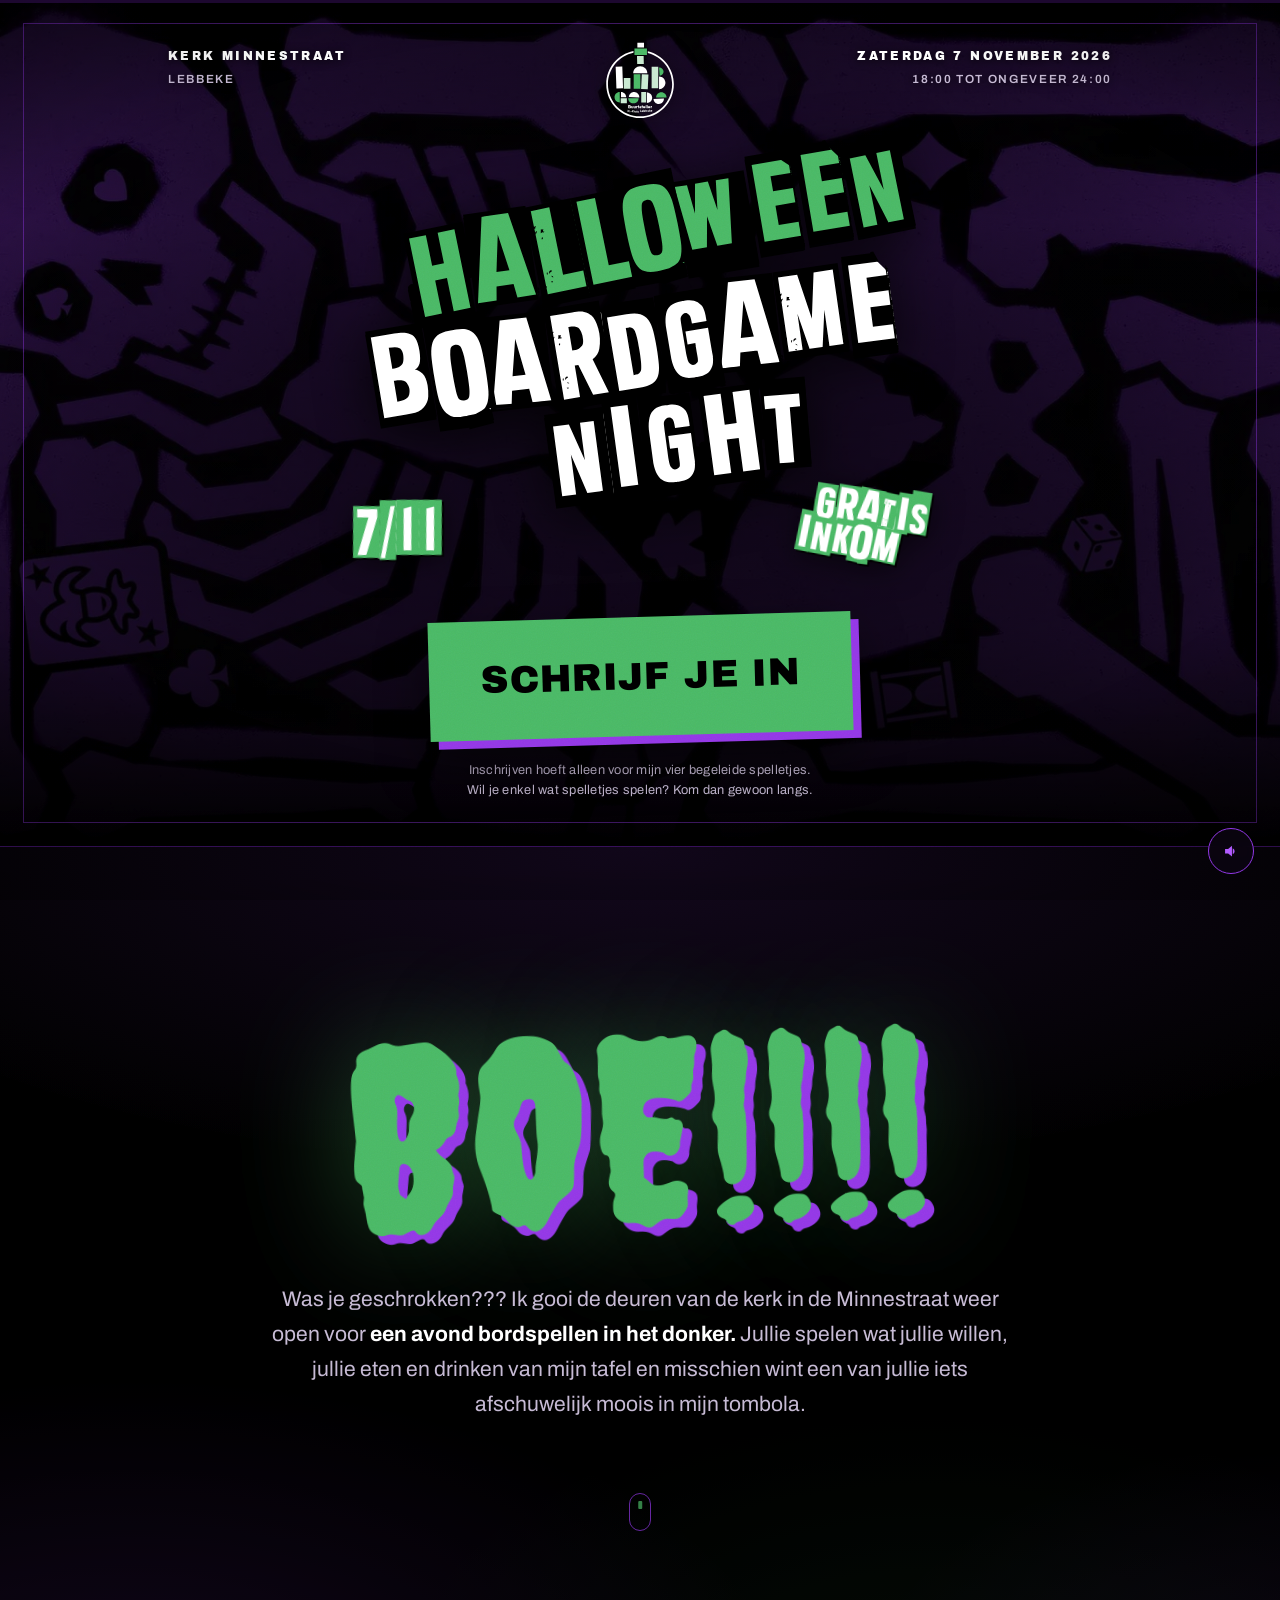
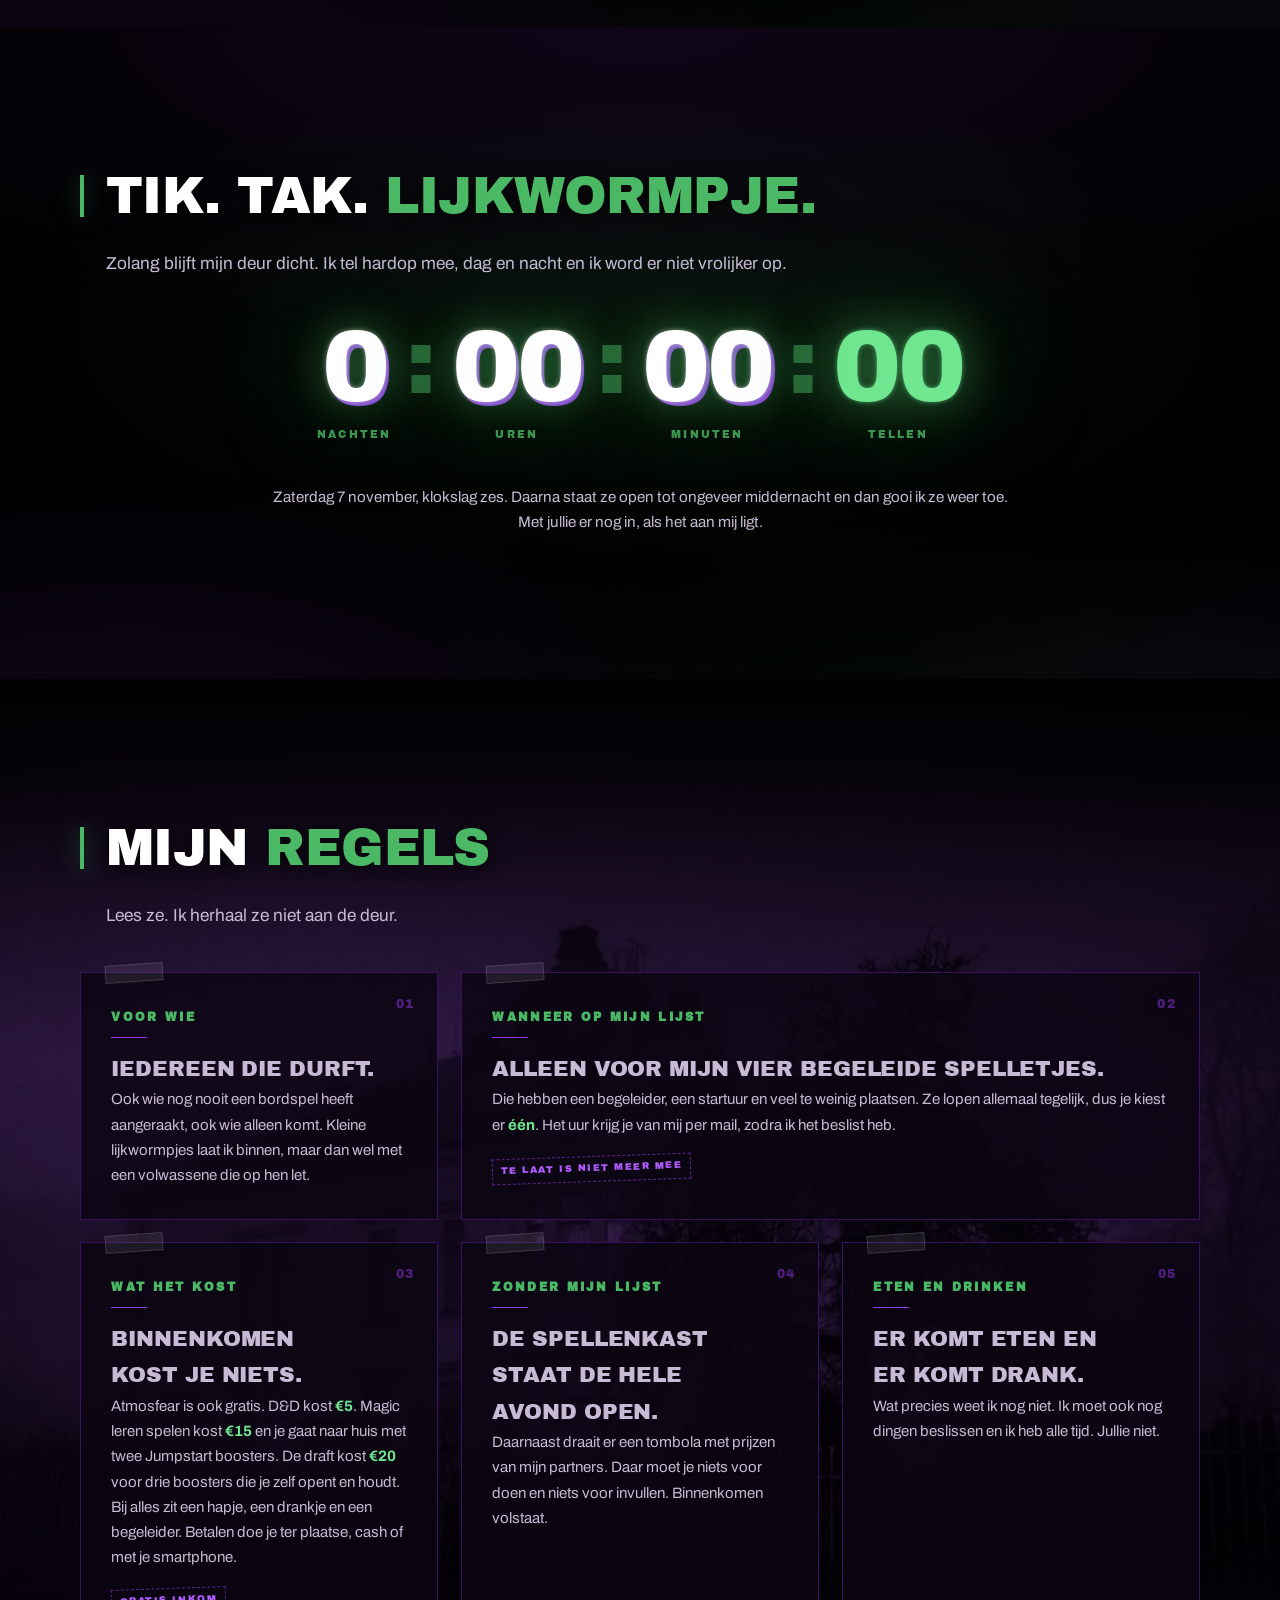
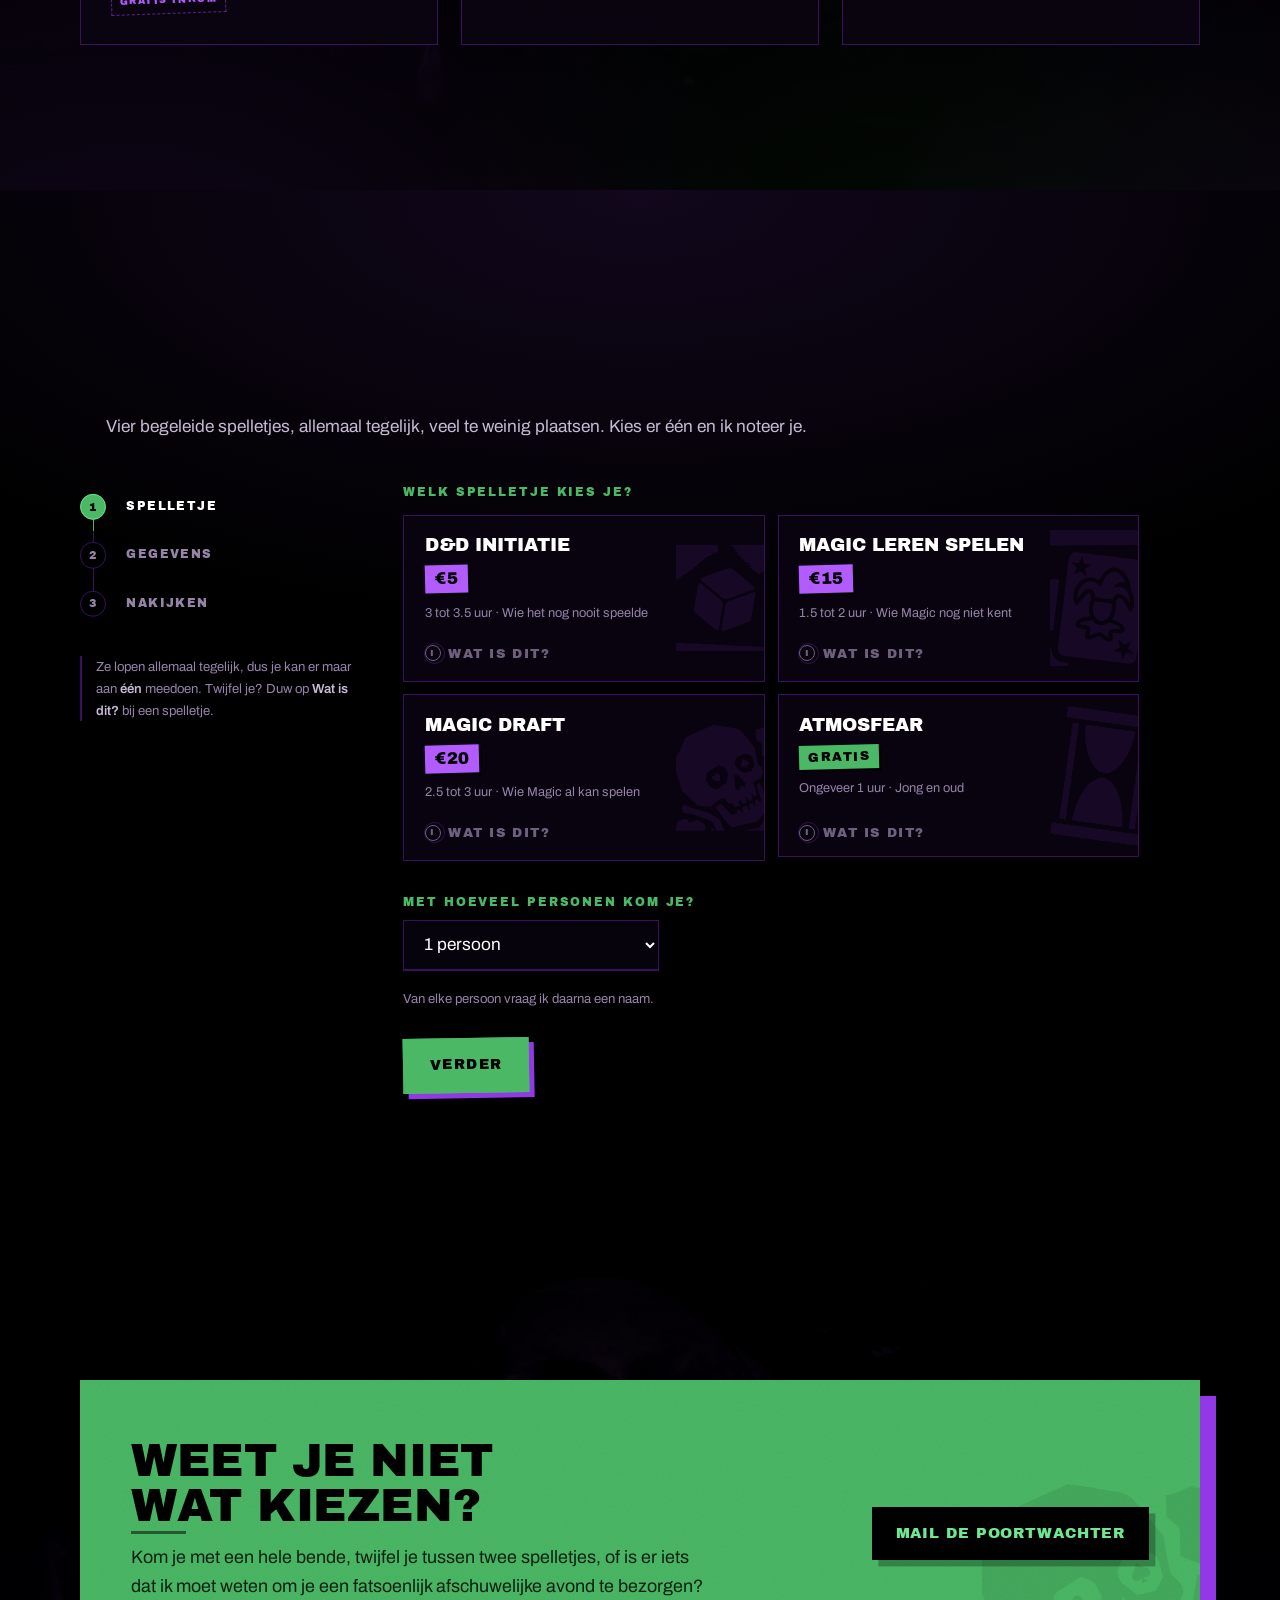
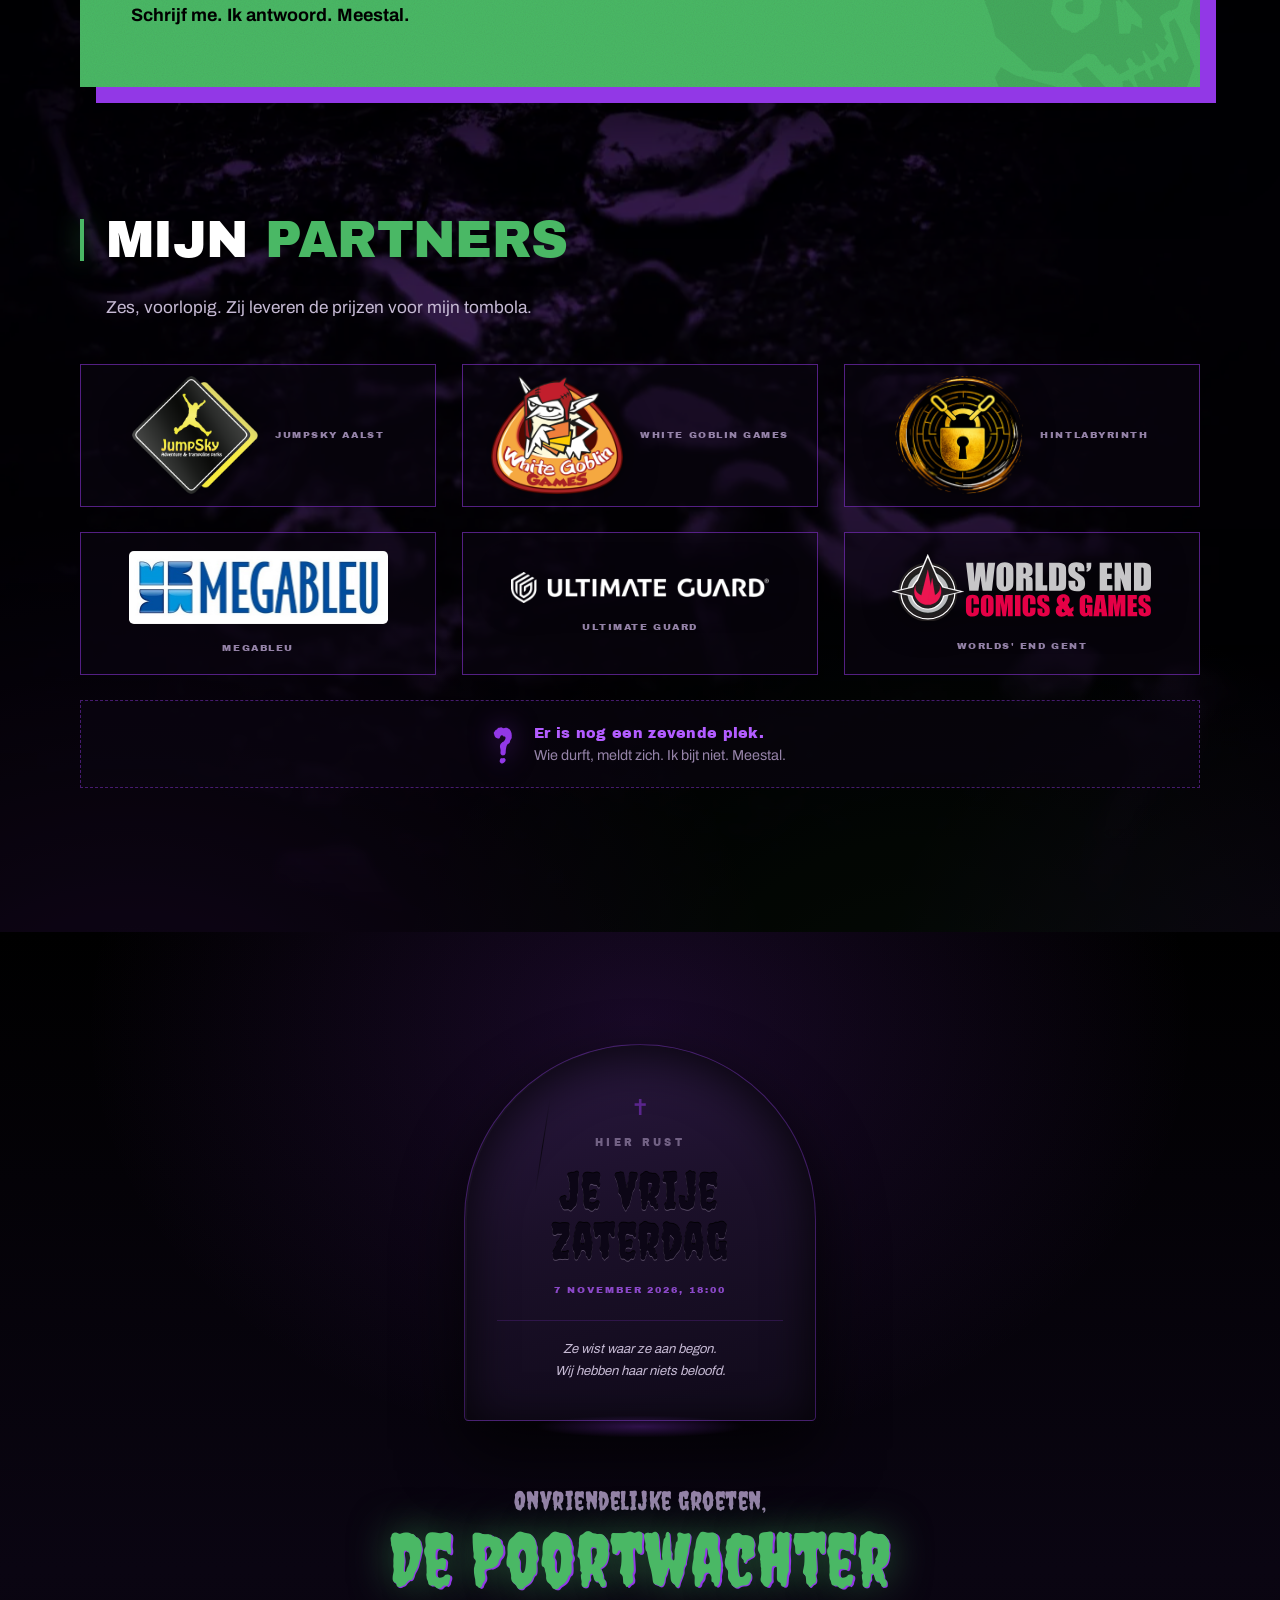
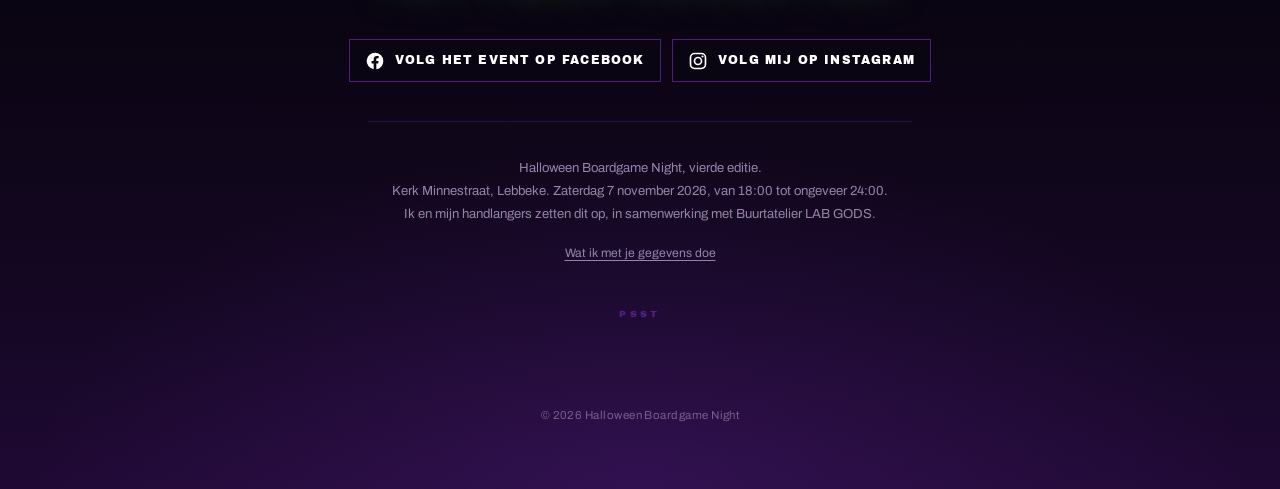
==== commit db5dd301: "Worlds' End Gent als partner, het eerste logo als SVG Co-Authored-By: Claude Opus 5.5 <noreply@anthr" ====
--- a/index.html
+++ b/index.html
@@ -51,842 +51,1085 @@
 @media (max-width:760px){:root{--img-lig:url("/assets/lig-900.webp");--img-maan:url("/assets/maan-700.webp");--img-mist:url("/assets/mist-700.webp");--img-botten:url("/assets/botten-700.webp");}}
 @media (min-width:1700px){:root{--img-lig:url("/assets/lig-2000.webp");--img-maan:url("/assets/maan-1400.webp");--img-mist:url("/assets/mist-1400.webp");--img-botten:url("/assets/botten-1400.webp");}}
 
+
 /* ================================================================
-   VERSIE 2: DE POORT
-   Een avond in het domein van de Poortwachter, gespeeld als een
-   bordspel. Elk hoofdstuk is een vak op het bord.
-
-   Klassen op <html>, gezet door het script:
-   .js       het script draait
-   .stil     wie minder beweging wil
-   .muis     er is een echte muis
-   .laat     de sierletter Creepster is geladen
+   STAP 2: de hero. De liggende illustratie over de volle breedte,
+   het echte woordmerk, 7/11 en GRATIS INKOM als vector.
+   De rest van de pagina blijft zoals in stap 1.
    ================================================================ */
 :root{
-  --zwart:#000; --nacht:#05020a; --paneel:#0b0512;
+  --zwart:#000000;
+  --paneel:#0B0512;
   --paars:#9238E6; --paars-op:#B25CFF; --paars-diep:#3A1160;
   --groen:#4AB865; --groen-op:#6FE68F;
-  --wit:#fff; --zacht:#C6BAD4; --grijs:#9583A8;
-  --papier:#ece1c6; --papier-donker:#d8c9a6; --inkt:#1d1028; --inkt-zacht:#4f3e5c; --bloed:#8e1c2d;
-  --vuur:#ffb347;
-  --marge:clamp(1.2rem,4.5vw,3rem);
-  --lees:44rem;
-  --zacht-uit:cubic-bezier(.16,.9,.3,1);
-  --veer:cubic-bezier(.2,1.35,.4,1);
+  --wit:#FFFFFF; --zacht:#C6BAD4; --grijs:#9583A8;
+
+  --t--1:.82rem;
+  --t-0:clamp(1rem,.96rem + .2vw,1.08rem);
+  --t-1:clamp(1.1rem,1.02rem + .4vw,1.25rem);
+  --t-2:clamp(1.45rem,1.2rem + 1.2vw,2rem);
+
+  --ruimte:clamp(2.5rem,6vw,4rem);
+  --kolom:40rem;
+  --marge:clamp(1.25rem,4vw,2rem);
 }
 *,*::before,*::after{box-sizing:border-box}
-html{scroll-behavior:smooth;overflow-x:clip;background:var(--nacht)}
-body{margin:0;background:var(--nacht);color:var(--zacht);
-  font-family:Archivo,"Helvetica Neue",Arial,sans-serif;font-size:clamp(1rem,.96rem + .2vw,1.08rem);
-  line-height:1.65;-webkit-font-smoothing:antialiased;overflow-x:clip}
+html{scroll-behavior:smooth;overflow-x:clip}
+body{margin:0;background:var(--zwart);color:var(--zacht);
+  font-family:Archivo,"Helvetica Neue",Arial,sans-serif;font-size:var(--t-0);line-height:1.65;
+  -webkit-font-smoothing:antialiased;overflow-x:hidden}
 img,svg{display:block;max-width:100%}
-a{color:var(--groen-op)}
-button{font:inherit;color:inherit}
+.blad{max-width:var(--kolom);margin-inline:auto;padding:0 var(--marge) 5rem}
 .defs{position:absolute;width:0;height:0;overflow:hidden}
-.vzw{position:absolute!important;width:1px;height:1px;overflow:hidden;clip-path:inset(50%);white-space:nowrap}
-.wrap{width:100%;max-width:74rem;margin-inline:auto;padding-inline:var(--marge)}
-:focus-visible{outline:2px solid var(--groen-op);outline-offset:3px}
-
-.spring{position:fixed;left:1rem;top:1rem;z-index:100;padding:.7rem 1rem;background:var(--groen);
-  color:var(--zwart);font-family:"Archivo Black",Arial,sans-serif;font-size:.8rem;text-decoration:none;
-  transform:translateY(-200%);transition:transform .2s ease}
-.spring:focus{transform:none}
-
-/* ---------- knoppen ---------- */
-.knop{display:inline-block;padding:1.05em 1.9em;background:var(--groen);color:var(--zwart);
-  font-family:"Archivo Black",Arial,sans-serif;font-size:clamp(.92rem,1.6vw,1.1rem);letter-spacing:.06em;
-  text-transform:uppercase;text-decoration:none;border:0;cursor:pointer;
-  box-shadow:.32rem .32rem 0 var(--paars);transform:rotate(-1.2deg);
-  transition:transform .25s var(--veer),box-shadow .25s ease,background .2s ease}
-.knop:hover{background:var(--groen-op);transform:rotate(0) translate(-.12rem,-.12rem);box-shadow:.5rem .5rem 0 var(--paars)}
-.knop:active{transform:translate(.15rem,.15rem);box-shadow:.12rem .12rem 0 var(--paars)}
-.knop-lijn{display:inline-flex;align-items:center;gap:.6rem;padding:.95em 1.5em;
-  border:1px solid rgba(178,92,255,.55);background:rgba(11,5,18,.55);color:var(--wit);
-  font-family:"Archivo Black",Arial,sans-serif;font-size:.76rem;letter-spacing:.12em;text-transform:uppercase;
-  text-decoration:none;cursor:pointer;transition:border-color .2s ease,background .2s ease,color .2s ease}
-.knop-lijn:hover{border-color:var(--groen);background:rgba(74,184,101,.12);color:var(--groen-op)}
-
-/* ---------- koppen ---------- */
-.vak-label{display:inline-flex;align-items:center;gap:.6rem;margin:0 0 1rem;
-  font-family:"Archivo Black",Arial,sans-serif;font-size:.68rem;letter-spacing:.32em;text-transform:uppercase;
-  color:var(--groen)}
-.vak-label::before{content:"";width:1.6rem;height:1.6rem;border:1px solid var(--groen);border-radius:50%;
-  background:radial-gradient(circle,var(--groen) 0 22%,transparent 26%);box-shadow:0 0 1rem rgba(74,184,101,.45)}
-h2{margin:0 0 1.4rem;font-family:"Archivo Black",Arial,sans-serif;font-weight:400;
-  font-size:clamp(2.3rem,7vw,5.6rem);line-height:.92;letter-spacing:-.02em;text-transform:uppercase;
-  color:var(--wit);text-wrap:balance;text-shadow:0 .06em 1.8rem rgba(0,0,0,.9)}
-h2 em{font-style:normal;color:var(--groen);text-shadow:0 0 2.4rem rgba(74,184,101,.35)}
-.kopfijn{max-width:var(--lees);margin:0 0 clamp(2rem,5vw,3.4rem);font-size:clamp(1.05rem,1.6vw,1.25rem);color:var(--zacht)}
-
-/* ---------- lagen over alles ---------- */
-.korrel{position:fixed;inset:-50%;pointer-events:none;z-index:40;opacity:.1;mix-blend-mode:overlay;
+
+/* ================= HERO ================= */
+.hero{position:relative;isolation:isolate;overflow:hidden;
+  min-height:min(94svh,56rem);display:grid;align-items:center;
+  padding:clamp(2rem,5vh,4rem) 0;
+  border-bottom:1px solid var(--paars-diep)}
+
+/* de illustratie, met een sluier die net onder de typografie het donkerst is */
+.hero-beeld{position:absolute;inset:0;z-index:-2;
+  background-image:var(--img-lig);background-size:cover;background-position:50% 44%}
+.hero-beeld::after{content:"";position:absolute;inset:0;
+  background:
+    radial-gradient(78% 62% at 50% 46%,rgba(0,0,0,.74),rgba(0,0,0,.28) 62%,transparent 78%),
+    linear-gradient(180deg,rgba(0,0,0,.6) 0%,rgba(0,0,0,.1) 26%,rgba(0,0,0,.55) 74%,var(--zwart) 100%)}
+@media (max-width:700px){ .hero-beeld{background-position:14% 45%} }
+
+/* dun kader, zoals de rand van een affiche */
+.hero::before{content:"";position:absolute;inset:clamp(.7rem,1.8vw,1.5rem);z-index:1;
+  border:1px solid rgba(146,56,230,.42);pointer-events:none}
+
+.hero-in{position:relative;z-index:2;width:100%;max-width:66rem;margin-inline:auto;
+  padding-inline:clamp(1.6rem,5vw,3.5rem);
+  display:grid;grid-template-columns:1fr 1fr;gap:clamp(1.6rem,4vw,2.6rem) 1rem;
+  align-items:center;justify-items:center}
+
+/* de twee bijschriften bovenaan, links en rechts uitgelijnd */
+.meta{grid-row:1;margin:0;align-self:start;justify-self:stretch;
+  font-family:"Archivo Black",Arial,sans-serif;font-size:clamp(.6rem,1.5vw,.74rem);
+  letter-spacing:.2em;text-transform:uppercase;line-height:1.9;color:var(--wit);
+  text-shadow:0 .1em .7em rgba(0,0,0,.95)}
+.meta span{display:block;color:var(--zacht);font-family:Archivo,Arial,sans-serif;
+  font-weight:600;letter-spacing:.14em}
+.meta-links{text-align:left}
+.meta-rechts{text-align:right}
+
+/* het woordmerk met de twee plakkers eroverheen */
+.merk-vlak{grid-row:2;grid-column:1 / -1;position:relative;
+  width:min(100%,62svh);padding-bottom:clamp(1.4rem,5vw,3rem)}
+.woordmerk{margin:0;
+  filter:drop-shadow(0 .09em 0 rgba(0,0,0,.95)) drop-shadow(0 .3em 1.6rem rgba(0,0,0,.75))}
+.woordmerk svg{width:100%;height:auto}
+
+.plakker{position:absolute;z-index:2;
+  filter:drop-shadow(.16em .16em 0 rgba(0,0,0,.9)) drop-shadow(0 .2em .9rem rgba(0,0,0,.6))}
+.plakker svg{width:100%;height:auto}
+.plakker-datum{left:-2%;bottom:-1%;width:clamp(5rem,17%,9rem);transform:rotate(-5deg)}
+.plakker-gratis{right:-2%;bottom:-2%;width:clamp(7rem,24%,12.5rem);transform:rotate(6deg)}
+
+/* de actie onderaan */
+.hero-actie{grid-row:3;grid-column:1 / -1;text-align:center;margin-top:clamp(.4rem,2vw,1.2rem)}
+.hero-fijn{margin:1.5rem 0 0;font-size:clamp(.7rem,1.6vw,.8rem);line-height:1.6;
+  color:var(--zacht);letter-spacing:.02em;text-shadow:0 .1em .7em rgba(0,0,0,.95)}
+
+@media (max-width:640px){
+  .hero-in{grid-template-columns:1fr;gap:clamp(1.2rem,4vw,2rem)}
+  .meta{grid-row:auto;justify-self:start;text-align:left}
+  .meta-rechts{text-align:left}
+  .merk-vlak{grid-row:auto;grid-column:auto;width:100%;padding-bottom:2.2rem}
+  .hero-actie{grid-row:auto;grid-column:auto;text-align:left}
+  .plakker-datum{left:0;bottom:-2%;width:5rem}
+  .plakker-gratis{right:0;bottom:-4%;width:8rem}
+  .hero{min-height:min(88svh,52rem)}
+}
+
+/* ================= knoppen ================= */
+.knop,button{font:inherit;cursor:pointer;transition:background .14s ease,box-shadow .14s ease,transform .14s ease;font-family:"Archivo Black",Arial,sans-serif;
+  font-size:var(--t--1);letter-spacing:.06em;text-transform:uppercase;text-decoration:none;
+  display:inline-block;padding:.9em 1.3em;border:1px solid var(--paars-diep);
+  background:none;color:var(--wit)}
+.knop{background:var(--groen);border-color:var(--groen);color:var(--zwart)}
+.knop:hover{background:var(--groen-op);border-color:var(--groen-op);color:var(--zwart)}
+
+/* de inschrijfknop is de enige actie in de hero: die mag schreeuwen */
+.knop-groot{font-size:clamp(1.45rem,4.6vw,2.4rem);padding:.72em 1.35em;letter-spacing:.01em;
+  border:0;transform:rotate(-1.6deg);
+  box-shadow:.5rem .5rem 0 var(--paars),0 1.4rem 3rem rgba(0,0,0,.65)}
+.knop-groot:hover,.knop-groot:focus-visible{
+  box-shadow:.78rem .78rem 0 var(--paars-op),0 1.6rem 3.6rem rgba(0,0,0,.75);
+  transform:rotate(-1.6deg) translate(-.18rem,-.18rem)}
+.knop-groot:active{box-shadow:.24rem .24rem 0 var(--paars);
+  transform:rotate(-1.6deg) translate(.18rem,.18rem)}
+@media (max-width:640px){
+  .knop-groot{display:block;width:100%;text-align:center;padding:.78em .6em}
+}
+button:hover{border-color:var(--paars-op);color:var(--paars-op)}
+button[type="submit"]{background:var(--groen);border-color:var(--groen);color:var(--zwart)}
+button[type="submit"]:hover{background:var(--groen-op);border-color:var(--groen-op);color:var(--zwart)}
+button.info,button[data-info]{padding:0;width:1.6em;height:1.6em;line-height:1;
+  border-radius:50%;font-size:var(--t--1);flex:none;align-self:center}
+:focus-visible{outline:2px solid var(--groen-op);outline-offset:2px}
+
+/* ================= typografie ================= */
+h1{margin:0}
+h2{margin:0 0 .9rem;font-family:"Archivo Black",Arial,sans-serif;font-weight:400;
+  font-size:var(--t-2);line-height:1.1;color:var(--groen);text-transform:uppercase;text-wrap:balance}
+p{margin:0 0 1rem}
+strong{color:var(--wit);font-weight:700}
+a{color:var(--paars-op);text-underline-offset:3px}
+a:hover{color:var(--groen-op)}
+
+dl{margin:0}
+dt{margin-top:1.1rem;font-family:"Archivo Black",Arial,sans-serif;font-size:var(--t--1);
+  letter-spacing:.09em;text-transform:uppercase;color:var(--groen)}
+dt:first-child{margin-top:0}
+dd{margin:.2rem 0 0}
+hr{border:0;border-top:1px solid var(--paars-diep);margin:var(--ruimte) 0}
+
+/* ================= formulier ================= */
+fieldset{margin:0 0 1.3rem;border:1px solid var(--paars-diep);padding:1rem 1.1rem}
+legend{padding:0 .4rem;font-family:"Archivo Black",Arial,sans-serif;font-size:var(--t--1);
+  letter-spacing:.09em;text-transform:uppercase;color:var(--groen)}
+label{display:block;margin:.9rem 0 .3rem;font-family:"Archivo Black",Arial,sans-serif;
+  font-size:var(--t--1);letter-spacing:.07em;text-transform:uppercase;color:var(--groen)}
+input,select,textarea{font:inherit;width:100%;padding:.6em .7em;
+  color:var(--wit);background:var(--paneel);border:1px solid var(--paars-diep)}
+input:focus,select:focus,textarea:focus{outline:none;border-color:var(--paars-op)}
+select option{background:var(--paneel);color:var(--wit)}
+.keuze{margin:.15rem 0;display:flex;align-items:baseline;gap:.55rem}
+.keuze input{width:auto;flex:none}
+.keuze label{display:inline;margin:0;font-family:Archivo,Arial,sans-serif;font-size:var(--t-0);
+  letter-spacing:0;text-transform:none;color:var(--wit)}
+.voortgang{color:var(--grijs);font-size:var(--t--1);line-height:1.55}
+
+dialog{max-width:32rem;width:calc(100% - 2rem);background:var(--paneel);color:var(--zacht);
+  border:1px solid var(--paars);padding:1.5rem}
+dialog::backdrop{background:rgba(0,0,0,.8)}
+dialog h2{color:var(--wit)}
+
+.partners ul{list-style:none;padding:0;margin:1.2rem 0;
+  display:grid;grid-template-columns:repeat(auto-fit,minmax(7rem,1fr));gap:.6rem}
+.partners li{border:1px solid var(--paars-diep);color:var(--grijs);font-size:var(--t--1);
+  display:grid;place-items:center;aspect-ratio:3/2}
+
+footer p{font-size:var(--t--1);color:var(--grijs)}
+footer p:first-child{font-family:"Archivo Black",Arial,sans-serif;font-size:var(--t-1);
+  color:var(--groen);text-transform:uppercase;line-height:1.2}
+
+.let-op{border:1px dashed var(--paars-diep);padding:.7rem .9rem;
+  margin:var(--marge) auto;max-width:var(--kolom);font-size:var(--t--1);color:var(--grijs)}
+
+/* de bedanktpagina heeft geen hero: geef ze wat lucht bovenaan */
+.blad-alleen{padding-top:var(--ruimte)}
+.blad-alleen h1{font-family:"Archivo Black",Arial,sans-serif;font-weight:400;
+  font-size:clamp(2rem,1.5rem + 2.4vw,3.2rem);line-height:1.02;color:var(--wit);
+  text-transform:uppercase;margin:0 0 .6rem}
+
+
+/* ================================================================
+   DE BLOKKEN: regelkaarten, keuzekaarten, velden, chips, ticket.
+   ================================================================ */
+
+/* ---- Mijn regels als opgeplakte briefjes ---- */
+.regelmuur{display:grid;gap:clamp(.9rem,2vw,1.4rem);
+  grid-template-columns:repeat(auto-fit,minmax(min(100%,17rem),1fr))}
+@media (min-width:64rem){
+  .regelmuur{grid-template-columns:repeat(6,1fr)}
+  .regelkaart:nth-child(1){grid-column:span 2}
+  .regelkaart:nth-child(2){grid-column:span 4}
+  .regelkaart:nth-child(3){grid-column:span 2}
+  .regelkaart:nth-child(4){grid-column:span 2}
+  .regelkaart:nth-child(5){grid-column:span 2}
+}
+.regelkaart{position:relative;padding:clamp(1.3rem,2.4vw,1.9rem);
+  border:1px solid var(--paars-diep);background:rgba(11,5,18,.82);
+  transition:transform .25s cubic-bezier(.2,1.1,.35,1),border-color .25s ease,background .25s ease}
+.regelkaart::before{content:"";position:absolute;top:-.55rem;left:1.5rem;width:3.6rem;height:1.1rem;
+  background:rgba(255,255,255,.08);border:1px solid rgba(255,255,255,.13);transform:rotate(-4deg);
+  transition:background .25s ease,border-color .25s ease}
+.regelkaart:hover{transform:translateY(-.45rem) rotate(-.5deg);border-color:var(--groen);
+  background:rgba(74,184,101,.08)}
+.regelkaart:hover::before{background:rgba(74,184,101,.38);border-color:var(--groen-op)}
+.regelkaart h3{margin:0 0 .7rem;font-family:"Archivo Black",Arial,sans-serif;font-size:.78rem;
+  letter-spacing:.16em;text-transform:uppercase;color:var(--groen)}
+.regelkaart p{margin:0;color:var(--zacht);line-height:1.68}
+.regelkaart strong{color:var(--wit)}
+
+/* ---- algemene formulierdelen ---- */
+.veldkop{margin:0 0 .8rem;font-family:"Archivo Black",Arial,sans-serif;font-size:.74rem;
+  letter-spacing:.16em;text-transform:uppercase;color:var(--groen)}
+.fijn{margin:.6rem 0 0;font-size:.82rem;line-height:1.6;color:var(--grijs)}
+.fijn-boven{margin:-.3rem 0 .8rem}
+.fijn b{color:var(--zacht)}
+fieldset.naakt{border:0;padding:0;margin:0 0 2rem}
+.vzw{position:absolute;width:1px;height:1px;overflow:hidden;clip-path:inset(50%)}
+
+/* ---- keuzekaarten met een figuur uit de tekening ---- */
+.spellijst{display:grid;gap:.8rem}
+@media (min-width:44rem){ .spellijst{grid-template-columns:1fr 1fr} }
+.spelkeuze{position:relative}
+.spelkaart{display:block;margin:0;cursor:pointer;position:relative;overflow:hidden;
+  min-height:10rem;
+  font-family:Archivo,Arial,sans-serif;text-transform:none;letter-spacing:0;color:var(--zacht);
+  border:1px solid var(--paars-diep);background:rgba(11,5,18,.78);
+  transition:border-color .22s ease,background .22s ease,transform .22s cubic-bezier(.2,1.1,.35,1)}
+.spelkaart:hover{border-color:var(--paars);background:rgba(146,56,230,.14);
+  transform:translateY(-.3rem)}
+.spelkeuze.aan .spelkaart{border-color:var(--groen);background:rgba(74,184,101,.1);
+  box-shadow:.3rem .3rem 0 rgba(74,184,101,.24)}
+.spelkaart input{position:absolute;width:1px;height:1px;overflow:hidden;clip-path:inset(50%)}
+.spelfiguur{position:absolute;right:-1rem;top:50%;translate:0 -50%;width:6.5rem;
+  color:var(--paars);opacity:.11;pointer-events:none;
+  transition:opacity .3s ease,color .3s ease,transform .4s cubic-bezier(.2,1.1,.35,1)}
+.spelfiguur svg{width:100%;height:auto;fill:currentColor;display:block}
+.spelkaart:hover .spelfiguur{opacity:.2;transform:rotate(-6deg) scale(1.05)}
+.spelkeuze.aan .spelfiguur{color:var(--groen);opacity:.26}
+.spelnaam{display:block;position:relative;z-index:1;
+  font-family:"Archivo Black",Arial,sans-serif;font-size:1.15rem;line-height:1.15;
+  color:var(--wit);text-transform:uppercase;margin-bottom:.55rem}
+.spelkeuze.aan .spelnaam{color:var(--groen-op)}
+/* de prijs is na de naam het belangrijkste op de kaart, dus die mag gelezen worden */
+.spelprijs{display:inline-block;position:relative;z-index:1;
+  font-family:"Archivo Black",Arial,sans-serif;
+  font-size:clamp(.92rem,2.6vw,1.05rem);letter-spacing:.02em;line-height:1;
+  text-transform:uppercase;padding:.34em .6em;
+  background:var(--paars-op);color:var(--zwart);
+  transform:rotate(-1.5deg);box-shadow:.16rem .16rem 0 rgba(0,0,0,.55)}
+.spelprijs.gratis{background:var(--groen);color:var(--zwart);
+  font-size:clamp(.7rem,2vw,.8rem);letter-spacing:.12em;padding:.45em .7em}
+.spelkeuze.aan .spelprijs{background:var(--groen-op)}
+.spelkeuze.aan .spelprijs.gratis{background:var(--groen-op)}
+.spelduur{display:block;position:relative;z-index:1;margin-top:.65rem;
+  font-size:.8rem;color:var(--grijs);line-height:1.5;max-width:15rem}
+.spelkaart input:focus-visible ~ .spelnaam{outline:2px solid var(--groen-op);outline-offset:4px}
+
+/* ---- gekozen spel bovenaan stap 2 ---- */
+.gekozen{margin:0 0 .4rem;display:flex;align-items:center;gap:.8rem;flex-wrap:wrap;
+  color:var(--zacht)}
+.gekozen strong{color:var(--wit)}
+.teller{margin:0 0 1.8rem;font-family:"Archivo Black",Arial,sans-serif;font-size:.7rem;
+  letter-spacing:.16em;text-transform:uppercase;color:var(--grijs);font-variant-numeric:tabular-nums}
+
+/* ---- velden ---- */
+.veld{display:grid;gap:.45rem;margin:0 0 1.8rem}
+.veld label{margin:0;display:flex;align-items:baseline;gap:.5rem;flex-wrap:wrap;
+  font-family:"Archivo Black",Arial,sans-serif;font-size:.74rem;letter-spacing:.16em;
+  text-transform:uppercase;color:var(--groen)}
+.veld label em{font-style:normal;font-family:Archivo,Arial,sans-serif;font-weight:600;
+  font-size:.66rem;letter-spacing:.08em;padding:.15em .45em}
+.vereist{background:var(--paars);color:var(--wit)}
+.optioneel{border:1px solid var(--paars-diep);color:var(--grijs)}
+input,select,textarea{font:inherit;width:100%;padding:.8em .9em;
+  color:var(--wit);background:rgba(11,5,18,.7);
+  border:1px solid var(--paars-diep);border-bottom-width:2px;
+  transition:border-color .18s ease,background .18s ease}
+input:hover,select:hover{border-color:var(--paars)}
+input:focus,select:focus,textarea:focus{outline:none;border-color:var(--groen-op);
+  background:rgba(74,184,101,.07)}
+select option{background:#0B0512;color:var(--wit)}
+
+/* ---- antwoorden als chips ---- */
+.chips{display:flex;flex-wrap:wrap;gap:.5rem}
+.chip{margin:0;position:relative;font-family:Archivo,Arial,sans-serif;
+  text-transform:none;letter-spacing:0;color:var(--zacht)}
+.chip input{position:absolute;width:1px;height:1px;overflow:hidden;clip-path:inset(50%)}
+.chip span{display:block;cursor:pointer;padding:.6em 1em;
+  border:1px solid var(--paars-diep);background:rgba(11,5,18,.7);color:var(--zacht);
+  font-size:.9rem;line-height:1.3;
+  transition:border-color .16s ease,background .16s ease,color .16s ease,transform .16s ease}
+.chip span:hover{border-color:var(--paars);color:var(--wit);transform:translateY(-2px)}
+.chip input:checked + span{background:var(--groen);border-color:var(--groen);color:var(--zwart);
+  font-weight:700;transform:rotate(-1deg)}
+.chip input:focus-visible + span{outline:2px solid var(--groen-op);outline-offset:3px}
+
+/* ---- foutmelding ---- */
+.fout{display:none;margin:0 0 1.3rem;padding:.85rem 1.1rem;
+  border-left:3px solid var(--paars-op);background:rgba(146,56,230,.18);
+  color:var(--wit);font-size:.9rem;line-height:1.5}
+.fout.aan{display:block;animation:schud .3s steps(2) 2}
+@keyframes schud{0%{transform:translateX(0)}50%{transform:translateX(-5px)}100%{transform:translateX(0)}}
+
+/* ---- acties onderaan een stap ---- */
+.acties{display:flex;flex-wrap:wrap;gap:.7rem;align-items:center;margin:0}
+.acties button{border:1px solid var(--paars-diep);background:none;color:var(--zacht);
+  padding:.9em 1.3em;font-family:"Archivo Black",Arial,sans-serif;font-size:.76rem;
+  letter-spacing:.1em;text-transform:uppercase;cursor:pointer;transition:all .16s ease}
+.acties button:hover{border-color:var(--paars-op);color:var(--wit)}
+.acties button.hoofd{background:var(--groen);border-color:var(--groen);color:var(--zwart);
+  padding:1em 1.8em;font-size:.9rem;transform:rotate(-1deg);
+  box-shadow:.32rem .32rem 0 var(--paars)}
+.acties button.hoofd:hover{background:var(--groen-op);border-color:var(--groen-op);color:var(--zwart);
+  box-shadow:.48rem .48rem 0 var(--paars-op);transform:rotate(-1deg) translate(-.1rem,-.1rem)}
+.acties button.hoofd:active{box-shadow:.16rem .16rem 0 var(--paars);
+  transform:rotate(-1deg) translate(.1rem,.1rem)}
+
+/* ---- het overzicht als ticket ---- */
+.ticket{border:1px solid var(--paars);background:rgba(11,5,18,.88);
+  padding:1.7rem 1.8rem;margin:0 0 1.8rem;position:relative;overflow:hidden}
+.ticket::before,.ticket::after{content:"";position:absolute;width:1.2rem;height:1.2rem;
+  background:var(--zwart);border-radius:50%;top:50%;translate:0 -50%;z-index:2}
+.ticket::before{left:-.65rem}
+.ticket::after{right:-.65rem}
+.ticket-fig{position:absolute;right:-2rem;bottom:-2.5rem;width:11rem;color:var(--paars);
+  opacity:.1;pointer-events:none}
+.ticket-fig svg{width:100%;height:auto;fill:currentColor;display:block}
+.ticket > *:not(.ticket-fig){position:relative;z-index:1}
+.ticket-kop{margin:0 0 1.2rem;font-family:"Archivo Black",Arial,sans-serif;
+  font-size:clamp(1.4rem,3.5vw,2rem);line-height:1.05;text-transform:uppercase;color:var(--groen)}
+.ticket-feiten{display:grid;grid-template-columns:auto 1fr;gap:.3rem 1.4rem;margin:0 0 1.4rem;
+  padding-bottom:1.4rem;border-bottom:1px dashed var(--paars-diep)}
+.ticket-feiten dt{margin:0;font-family:"Archivo Black",Arial,sans-serif;font-size:.66rem;
+  letter-spacing:.14em;text-transform:uppercase;color:var(--grijs);line-height:1.9}
+.ticket-feiten dd{margin:0;color:var(--wit);font-weight:600}
+.ticket-lijst{list-style:none;margin:0;padding:0;display:grid;gap:1.2rem}
+.ticket-lijst > li{padding-top:1.2rem;border-top:1px dashed var(--paars-diep)}
+.ticket-lijst > li:first-child{padding-top:0;border-top:0}
+.ticket-naam{margin:0 0 .6rem;font-family:"Archivo Black",Arial,sans-serif;font-size:1.05rem;
+  text-transform:uppercase;color:var(--wit);line-height:1.25}
+.ticket-naam span{display:block;font-family:Archivo,Arial,sans-serif;font-weight:400;
+  font-size:.82rem;text-transform:none;color:var(--grijs)}
+.ticket-antw{display:grid;grid-template-columns:auto 1fr;gap:.2rem 1rem;margin:0;font-size:.85rem}
+.ticket-antw dt{margin:0;color:var(--grijs);line-height:1.7}
+.ticket-antw dd{margin:0;color:var(--zacht);text-align:right}
+
+/* ---- chips met een regeltje uitleg eronder ---- */
+.chips-groot{display:grid;grid-template-columns:1fr;gap:.6rem}
+@media (min-width:34rem){ .chips-groot{grid-template-columns:1fr 1fr} }
+.chips-groot .chip span{padding:.85em 1em;height:100%}
+.chips-groot .chip span{font-family:"Archivo Black",Arial,sans-serif;font-size:.86rem;
+  letter-spacing:.02em;color:var(--wit);text-transform:uppercase;line-height:1.2}
+.chips-groot .chip em{display:block;margin-top:.4rem;font-style:normal;
+  font-family:Archivo,Arial,sans-serif;font-weight:400;font-size:.8rem;letter-spacing:0;
+  text-transform:none;line-height:1.45;color:var(--grijs)}
+.chips-groot .chip span:hover{transform:none;border-color:var(--paars)}
+.chips-groot .chip span:hover em{color:var(--zacht)}
+.chips-groot .chip input:checked + span{transform:none;color:var(--zwart)}
+.chips-groot .chip input:checked + span em{color:rgba(0,0,0,.72)}
+
+/* ================================================================
+   SFEER EN SCROLLBELEVING
+   De pagina is één donkere nacht. Elke band heeft een eigen foto
+   die trager beweegt dan de tekst en vloeit met een lange verloop
+   in de volgende. Geen harde scheidingen, geen losse tekeningen.
+   ================================================================ */
+:root{ --breed:76rem; --lees:46rem; }
+::selection{background:var(--groen);color:var(--zwart)}
+
+html{scroll-behavior:smooth}
+main{position:relative;z-index:1}
+.blad{max-width:none;margin:0;padding:0}
+.wrap{max-width:var(--breed);margin-inline:auto;
+  padding-inline:clamp(1.2rem,4vw,3rem);position:relative;z-index:2}
+
+/* ---- de band: het bouwblok van de hele pagina ---- */
+.band{position:relative;isolation:isolate;overflow:clip;
+  padding-block:clamp(4.5rem,12vw,9rem)}
+.band-foto{position:absolute;inset:-14% 0;z-index:-2;
+  background-size:cover;background-position:50% 50%;
+  transform:translate3d(0,var(--y,0px),0);will-change:transform}
+.band-foto::after{content:"";position:absolute;inset:0;background:rgba(0,0,0,.4)}
+/* de sluier ligt stil terwijl de foto beweegt, zo lopen de banden in elkaar over */
+.band-sluier{position:absolute;inset:0;z-index:-1;pointer-events:none;
+  background:linear-gradient(180deg,
+    var(--zwart) 0%,rgba(0,0,0,.92) 9%,rgba(0,0,0,.5) 34%,
+    rgba(0,0,0,.58) 62%,rgba(0,0,0,.95) 91%,var(--zwart) 100%)}
+.band-maan .band-foto{background-image:var(--img-maan);background-position:50% 28%}
+.band-mist .band-foto{background-image:var(--img-mist);background-position:50% 42%}
+.band-botten .band-foto{background-image:var(--img-botten);background-position:50% 55%}
+.band-leeg{background:
+  radial-gradient(120% 70% at 50% 0%,rgba(146,56,230,.12),transparent 60%),var(--zwart)}
+.band-klok{background:
+  radial-gradient(70% 55% at 50% 46%,rgba(74,184,101,.09),transparent 70%),
+  radial-gradient(120% 80% at 50% 0%,rgba(146,56,230,.1),transparent 62%),var(--zwart)}
+.band-klok .wrap{text-align:center}
+.band-klok h2,.band-klok .kopfijn{text-align:left}
+
+/* een trage sliert damp onderaan elke band */
+.damp{position:absolute;inset:auto -12% -12% -12%;height:62%;z-index:-1;pointer-events:none;opacity:.6;
+  background:
+    radial-gradient(58% 100% at 18% 100%,rgba(146,56,230,.2),transparent 72%),
+    radial-gradient(48% 92% at 68% 100%,rgba(74,184,101,.1),transparent 72%),
+    radial-gradient(40% 80% at 92% 100%,rgba(146,56,230,.14),transparent 72%);
+  animation:damp 34s ease-in-out infinite alternate}
+@keyframes damp{from{transform:translate3d(-5%,0,0) scaleY(1)}
+                to{transform:translate3d(5%,0,0) scaleY(1.12)}}
+
+/* ---- korrel, vignet en bliksem over alles heen ---- */
+.korrel{position:fixed;inset:-50%;pointer-events:none;z-index:40;opacity:.11;mix-blend-mode:overlay;
   background-image:url("data:image/svg+xml,%3Csvg xmlns='http://www.w3.org/2000/svg' width='260' height='260'%3E%3Cfilter id='n'%3E%3CfeTurbulence type='fractalNoise' baseFrequency='.85' numOctaves='3'/%3E%3C/filter%3E%3Crect width='260' height='260' filter='url(%23n)'/%3E%3C/svg%3E");
   animation:korrel 5s steps(5) infinite}
 @keyframes korrel{0%{transform:translate(0,0)}20%{transform:translate(-3%,2%)}40%{transform:translate(2%,-3%)}
   60%{transform:translate(-2%,-2%)}80%{transform:translate(3%,1%)}100%{transform:translate(0,0)}}
 .vignet{position:fixed;inset:0;pointer-events:none;z-index:39;
-  background:radial-gradient(125% 95% at 50% 45%,transparent 50%,rgba(0,0,0,.6) 100%)}
+  background:radial-gradient(120% 90% at 50% 45%,transparent 46%,rgba(0,0,0,.55) 100%)}
 .bliksem{position:fixed;inset:0;pointer-events:none;z-index:41;opacity:0;
   background:linear-gradient(180deg,rgba(255,255,255,.55),rgba(178,92,255,.2) 45%,transparent)}
 .bliksem.flits{animation:flits .8s linear}
 @keyframes flits{0%{opacity:0}4%{opacity:.75}9%{opacity:.03}15%{opacity:.55}22%{opacity:.02}
   31%{opacity:.34}44%{opacity:0}100%{opacity:0}}
-.voortgang{position:fixed;top:0;left:0;right:0;height:3px;z-index:45;pointer-events:none;background:rgba(58,17,96,.45)}
+
+/* ---- de voortgangslijn bovenaan ---- */
+.voortgang{position:fixed;top:0;left:0;right:0;height:3px;z-index:45;pointer-events:none;
+  background:rgba(58,17,96,.5)}
 .voortgang i{display:block;height:100%;transform-origin:0 50%;transform:scaleX(var(--sp,0));
-  background:linear-gradient(90deg,var(--paars),var(--groen-op));box-shadow:0 0 .8rem rgba(111,230,143,.6)}
-
-/* ---------- de balk bovenaan, pas na de poort ---------- */
-.balk{position:fixed;top:0;left:0;right:0;z-index:44;display:flex;align-items:center;gap:1.4rem;
-  padding:.65rem var(--marge);background:linear-gradient(180deg,rgba(5,2,10,.92),rgba(5,2,10,.7));
-  backdrop-filter:blur(8px);border-bottom:1px solid rgba(146,56,230,.18);
-  transform:translateY(-110%);transition:transform .45s var(--zacht-uit)}
-.balk.aan{transform:none}
-.balk-merk{font-family:"Archivo Black",Arial,sans-serif;color:var(--wit);text-decoration:none;letter-spacing:.08em}
-.balk-merk sup{color:var(--groen);font-size:.6em;margin-left:.15em}
-.balk-feit{flex:1;font-family:"Archivo Black",Arial,sans-serif;font-size:.62rem;letter-spacing:.2em;
-  text-transform:uppercase;color:var(--grijs)}
-.balk-knop{padding:.62em 1.1em;background:var(--groen);color:var(--zwart);text-decoration:none;
-  font-family:"Archivo Black",Arial,sans-serif;font-size:.7rem;letter-spacing:.12em;text-transform:uppercase;
-  box-shadow:.18rem .18rem 0 var(--paars)}
-@media (max-width:700px){ .balk-feit{display:none} .balk{justify-content:space-between} }
-
-/* ---------- het speelbord aan de zijkant ---------- */
-.bord{position:fixed;right:clamp(.8rem,1.6vw,1.6rem);top:50%;z-index:43;translate:0 -50%;
-  opacity:0;pointer-events:none;transition:opacity .5s ease}
-.bord.aan{opacity:1;pointer-events:auto}
-.bord ol{list-style:none;margin:0;padding:.6rem .5rem;display:grid;gap:.55rem;position:relative;
-  background:rgba(5,2,10,.62);border:1px solid rgba(146,56,230,.22);border-radius:1.2rem;backdrop-filter:blur(6px)}
-.bord ol::before{content:"";position:absolute;left:50%;top:1.4rem;bottom:1.4rem;width:0;margin-left:-1px;
-  border-left:2px dotted rgba(146,56,230,.45)}
-.bord a{position:relative;display:block;text-decoration:none;color:var(--grijs)}
-.bord-vak{position:relative;width:1.7rem;height:1.7rem;display:grid;place-items:center;border-radius:.35rem;
-  border:1px solid rgba(146,56,230,.5);background:var(--paneel);
-  font-family:"Archivo Black",Arial,sans-serif;font-size:.62rem;color:var(--grijs);
-  transition:border-color .3s ease,background .3s ease,color .3s ease,transform .3s var(--veer)}
-.bord-naam{position:absolute;right:calc(100% + 1rem);top:50%;margin-top:-.8em;padding:.3em .6em;border-radius:.3rem;
-  background:rgba(5,2,10,.85);font-family:"Archivo Black",Arial,sans-serif;font-size:.6rem;letter-spacing:.16em;text-transform:uppercase;
-  opacity:0;translate:.4rem 0;transition:opacity .25s ease,translate .25s ease;white-space:nowrap;pointer-events:none}
-.bord a:hover .bord-naam,.bord a:focus-visible .bord-naam,.bord a.nu .bord-naam{opacity:1;translate:0 0}
-.bord a.gehad .bord-vak{border-color:var(--groen);color:var(--groen)}
-.bord a.nu .bord-vak{background:var(--groen);border-color:var(--groen-op);color:var(--zwart);transform:scale(1.12)}
-.bord a.nu .bord-naam{color:var(--wit)}
-.bord-pion{position:absolute;right:-.9rem;top:.75rem;width:1.1rem;color:var(--groen-op);
-  filter:drop-shadow(0 0 .5rem rgba(111,230,143,.7));transform:translateY(var(--pion,0px));
-  transition:transform .6s var(--veer)}
-.bord-pion svg{width:100%;height:auto;fill:currentColor}
-@media (max-width:1099px){ .bord{display:none} }
-
-/* ---------- geluid ---------- */
+  background:linear-gradient(90deg,var(--paars),var(--groen-op))}
+
+/* ---- geluidsknop ---- */
 .geluid{position:fixed;right:clamp(.9rem,2vw,1.6rem);bottom:clamp(.9rem,2vw,1.6rem);z-index:46;
-  width:3rem;height:3rem;display:grid;place-items:center;border-radius:50%;cursor:pointer;
-  border:1px solid var(--paars);background:rgba(6,3,11,.75);color:var(--paars-op);
-  backdrop-filter:blur(6px);transition:transform .2s ease,background .2s ease,color .2s ease,border-color .2s ease}
+  width:2.9rem;height:2.9rem;border-radius:50%;display:grid;place-items:center;
+  border:1px solid var(--paars);background:rgba(11,5,18,.82);color:var(--paars-op);
+  backdrop-filter:blur(6px);cursor:pointer;padding:0;
+  transition:border-color .2s ease,color .2s ease,background .2s ease,transform .2s ease}
 .geluid:hover{border-color:var(--groen);color:var(--groen-op);transform:scale(1.08)}
 .geluid.aan{border-color:var(--groen);color:var(--zwart);background:var(--groen)}
 .geluid svg{width:1.15rem;height:1.15rem;fill:currentColor}
-.geluid.aan::after{content:"";position:absolute;inset:-5px;border-radius:50%;border:1px solid var(--groen);
-  animation:golf 1.8s ease-out infinite}
-@keyframes golf{from{opacity:.9;transform:scale(.9)}to{opacity:0;transform:scale(1.5)}}
-
-/* ================================================================
-   VAK 0: DE POORT
-   De sectie is de aanloop. De scène blijft staan terwijl je scrolt:
-   --p loopt van 0 tot 1, --d is de hoek van de deuren, --s hoe ver
-   je door de deuropening loopt. Het script zet ze, CSS rekent.
-   ================================================================ */
-.poort{position:relative;height:260vh;height:260svh;--p:0;--d:0;--s:1;
-  --poort-h:min(72svh,118vw)}
-.poort-scene{position:sticky;top:0;height:100vh;height:100svh;overflow:hidden;isolation:isolate;background:#030106}
-.poort-scene::after{content:"";position:absolute;left:0;right:0;bottom:0;height:22%;z-index:4;pointer-events:none;
-  background:linear-gradient(180deg,transparent,var(--nacht));opacity:clamp(0,calc(var(--p) * 1.6),1)}
-.poort-lucht{position:absolute;inset:-4%;z-index:0;background:var(--img-maan) 50% 18%/cover no-repeat;
-  opacity:.42;filter:saturate(.75) brightness(.8);transform:scale(calc(1 + var(--p) * .12))}
-.poort-lucht::after{content:"";position:absolute;inset:0;
-  background:radial-gradient(70% 60% at 50% 55%,transparent 30%,rgba(3,1,6,.85) 100%),
-             linear-gradient(180deg,rgba(3,1,6,.2),rgba(3,1,6,.1) 50%,#030106 100%)}
-
-/* wat er achter de deur ligt: alleen zichtbaar in de deuropening, en die groeit mee */
-.poort-achter{position:absolute;inset:0;z-index:1;
-  -webkit-mask:url("data:image/svg+xml,%3Csvg xmlns='http://www.w3.org/2000/svg' viewBox='0 0 800 1000'%3E%3Cpath d='M0 1000V330C0 150 160 30 400 0C640 30 800 150 800 330V1000Z'/%3E%3C/svg%3E") 50% 50% / auto calc(var(--poort-h) * var(--s)) no-repeat;
-          mask:url("data:image/svg+xml,%3Csvg xmlns='http://www.w3.org/2000/svg' viewBox='0 0 800 1000'%3E%3Cpath d='M0 1000V330C0 150 160 30 400 0C640 30 800 150 800 330V1000Z'/%3E%3C/svg%3E") 50% 50% / auto calc(var(--poort-h) * var(--s)) no-repeat}
-.poort-beeld{position:absolute;inset:0;background:var(--img-lig) 50% 44%/cover no-repeat;
-  filter:brightness(calc(.32 + var(--p) * .42)) saturate(1.05);transform:scale(calc(1.12 - var(--p) * .12))}
-.poort-beeld::after{content:"";position:absolute;inset:0;
-  background:radial-gradient(80% 65% at 50% 47%,rgba(0,0,0,.7),rgba(0,0,0,.25) 62%,transparent 80%),
-             linear-gradient(180deg,rgba(0,0,0,.55),transparent 30%,rgba(0,0,0,.5) 80%,#030106)}
-.poort-licht{position:absolute;inset:0;pointer-events:none;mix-blend-mode:screen;
-  opacity:clamp(0,calc(var(--d) / 60),1);
-  background:radial-gradient(40% 55% at 50% 52%,rgba(255,214,150,.5),rgba(178,92,255,.18) 45%,transparent 72%)}
-.affiche{position:absolute;inset:0;display:flex;flex-direction:column;align-items:center;justify-content:center;
-  gap:clamp(.8rem,2.2vh,1.4rem);padding:clamp(4.5rem,10vh,6rem) var(--marge) clamp(2rem,6vh,3.5rem);text-align:center;
-  opacity:clamp(0,calc(var(--p) * 2.4 - .2),1);transform:scale(calc(.9 + var(--p) * .1))}
-.lab{width:clamp(3.4rem,6vw,4.6rem)}
-.lab svg{width:100%;height:auto}
-.affiche-meta{margin:0;display:flex;gap:1.2rem;flex-wrap:wrap;justify-content:center;
-  font-family:"Archivo Black",Arial,sans-serif;font-size:clamp(.6rem,1.3vw,.74rem);letter-spacing:.24em;
-  text-transform:uppercase;color:var(--wit);text-shadow:0 .1em .8em #000}
-.affiche-meta span + span::before{content:"\2726";margin-right:1.2rem;color:var(--groen)}
-.merk{position:relative;width:min(100%,46rem)}
-.woordmerk{margin:0;filter:drop-shadow(0 .6rem 2.4rem rgba(0,0,0,.85))}
-.woordmerk svg{width:100%;height:auto}
-.plakker{position:absolute;width:clamp(4.4rem,13vw,8.6rem);filter:drop-shadow(0 .4rem 1rem rgba(0,0,0,.7))}
-.plakker svg{width:100%;height:auto}
-.plakker-datum{left:-2%;bottom:-6%;transform:rotate(-7deg)}
-.plakker-gratis{right:-3%;bottom:-10%;transform:rotate(8deg)}
-.affiche-uur{margin:.4rem 0 0;font-family:"Archivo Black",Arial,sans-serif;font-size:clamp(.7rem,1.4vw,.84rem);
-  letter-spacing:.2em;text-transform:uppercase;color:var(--groen-op)}
-.affiche-actie{margin:.4rem 0 0;display:flex;flex-wrap:wrap;gap:1.1rem 1.4rem;justify-content:center;align-items:center}
-.affiche-fijn{margin:0;max-width:32rem;font-size:clamp(.74rem,1.4vw,.86rem);color:var(--zacht);line-height:1.6;text-shadow:0 .1em .6em #000}
-
-/* de stenen boog met de twee deuren */
-.poort-boog{position:absolute;left:50%;top:50%;z-index:2;height:var(--poort-h);aspect-ratio:4 / 5;
-  transform:translate(-50%,-50%) scale(var(--s));perspective:1600px;pointer-events:none;
-  opacity:clamp(0,calc((5.2 - var(--s)) / 1.6),1)}
-.boog{position:absolute;left:-7.5%;top:-5%;width:115%;height:110%;max-width:none;overflow:visible}
-.boog-steen{fill:none;stroke:#221236;stroke-width:52}
-.boog-voeg{fill:none;stroke:#0b0512;stroke-width:52;stroke-dasharray:3 62}
-.boog-rand{fill:none;stroke:#7d45c4;stroke-opacity:.55;stroke-width:2}
-.boog-sluit{fill:#2a1744;stroke:#9238e6;stroke-width:3}
-.kier{position:absolute;left:50%;top:2%;bottom:0;width:6px;translate:-50% 0;z-index:1;
-  background:linear-gradient(180deg,transparent,#fffaf0 10%,#ffe0a8 55%,#ffb860 92%,rgba(255,180,90,.3));
-  box-shadow:0 0 1.4rem .5rem rgba(255,214,150,.75),0 0 4.5rem 1.6rem rgba(255,170,80,.45),0 0 9rem 3rem rgba(178,92,255,.35);
-  opacity:clamp(0,calc(1 - var(--p) * 3),1);animation:kier 3.2s ease-in-out infinite}
-@keyframes kier{0%,100%{filter:brightness(1)}45%{filter:brightness(1.35)}55%{filter:brightness(.85)}}
-.deur{position:absolute;top:0;bottom:0;width:50%;
-  opacity:clamp(0,calc((96 - var(--d)) / 14),1);filter:brightness(calc(1 - var(--d) / 220))}
-.deur svg{width:100%;height:100%;filter:drop-shadow(0 0 1.5rem rgba(0,0,0,.8))}
-.deur-l{left:0;transform-origin:0 50%;transform:rotateY(calc(var(--d) * -1deg))}
-.deur-r{right:0;transform-origin:100% 50%;transform:rotateY(calc(var(--d) * 1deg))}
-.deur-r svg{transform:scaleX(-1)}
-.poort.klopt .deur{animation:bonk .42s ease-out}
-@keyframes bonk{0%,100%{translate:0 0}30%{translate:0 -.25%}60%{translate:0 .2%}}
-
-/* de tekst voor de poort */
-.poort-voor{position:absolute;inset:0;z-index:3;display:flex;flex-direction:column;align-items:center;
-  justify-content:space-between;padding:clamp(1.4rem,4vh,2.6rem) var(--marge) clamp(1.2rem,4vh,2.4rem);
-  text-align:center;pointer-events:none;opacity:clamp(0,calc(1 - var(--p) * 5),1)}
-.poort-titel{margin:0;font-family:"Archivo Black",Arial,sans-serif;font-size:clamp(.72rem,1.6vw,.95rem);
-  letter-spacing:.38em;text-transform:uppercase;color:var(--wit);text-shadow:0 0 1.2rem rgba(178,92,255,.6)}
-.poort-titel span{margin-left:.8em;color:var(--groen)}
-.poort-sub{margin:.4rem 0 0;font-size:clamp(.8rem,1.5vw,.95rem);color:var(--zacht);letter-spacing:.04em}
-.klop{pointer-events:auto;margin-top:auto;margin-bottom:.8rem;padding:.9em 1.6em;cursor:pointer;
-  border:1px solid rgba(255,200,120,.55);background:rgba(10,5,16,.72);color:#ffe2b0;
-  font-family:"Archivo Black",Arial,sans-serif;font-size:.74rem;letter-spacing:.24em;text-transform:uppercase;
-  box-shadow:0 0 2rem rgba(255,180,90,.18);backdrop-filter:blur(4px);
-  transition:background .2s ease,box-shadow .2s ease,transform .2s var(--veer)}
-.klop:hover{background:rgba(255,180,90,.14);box-shadow:0 0 3rem rgba(255,180,90,.35);transform:scale(1.05)}
-.poort.voorbij .klop{pointer-events:none}
-.poort-wenk{margin:0;display:grid;justify-items:center;gap:.5rem;font-family:"Archivo Black",Arial,sans-serif;
-  font-size:.6rem;letter-spacing:.3em;text-transform:uppercase;color:var(--grijs)}
-.poort-wenk span{width:1.3rem;height:2.1rem;border:1px solid var(--paars);border-radius:1rem;position:relative}
-.poort-wenk span::after{content:"";position:absolute;left:50%;top:.4rem;width:.2rem;height:.45rem;margin-left:-.1rem;
-  border-radius:1px;background:var(--groen);animation:zak 1.8s ease-in-out infinite}
-@keyframes zak{0%{transform:translateY(0);opacity:0}30%{opacity:1}100%{transform:translateY(.8rem);opacity:0}}
-
-/* zonder beweging: de poort staat al open */
-.stil .poort,.no-js .poort{height:100vh;height:100svh}
-.stil .poort-boog,.stil .poort-voor{display:none}
-.stil .poort-achter{-webkit-mask:none;mask:none}
-.stil .poort-beeld{filter:brightness(.8);transform:none}
-.stil .affiche{opacity:1;transform:none}
-
-/* ================================================================
-   VAK 1: BOE, en een tekst die woord per woord oplicht
-   ================================================================ */
-.boe{position:relative;height:230vh;--p:0}
-.boe-plak{position:sticky;top:0;height:100vh;height:100svh;display:flex;flex-direction:column;
-  align-items:center;justify-content:center;text-align:center;padding:5rem var(--marge) 3rem}
+
+/* ---- opplakken bij het scrollen ---- */
+@keyframes plakop{
+  0%{opacity:0;transform:translateY(-22px) rotate(var(--kant,-5deg)) scale(1.1)}
+  55%{opacity:1;transform:translateY(4px) rotate(calc(var(--kant,-5deg) * -.25)) scale(.985)}
+  78%{transform:translateY(-2px) rotate(calc(var(--kant,-5deg) * .12)) scale(1.005)}
+  100%{opacity:1;transform:none}
+}
+@keyframes stijgop{from{opacity:0;transform:translateY(26px)}to{opacity:1;transform:none}}
+.op{opacity:0}
+.op.in{animation:stijgop .7s cubic-bezier(.16,.84,.3,1) both;animation-delay:calc(var(--i,0) * 85ms)}
+.op.plak.in{animation:plakop .62s cubic-bezier(.2,1.25,.35,1) both;
+  animation-delay:calc(var(--i,0) * 85ms)}
+
+/* ================= BOE ================= */
+.boe-sectie{text-align:center;padding-block:clamp(5rem,15vw,11rem) clamp(3rem,8vw,6rem)}
 .boe-woord{margin:0;font-family:Creepster,"Archivo Black",Impact,sans-serif;
-  font-size:clamp(5rem,22vw,17rem);line-height:.8;color:var(--groen);letter-spacing:.02em;
-  text-shadow:.035em .035em 0 var(--paars),0 0 7rem rgba(74,184,101,.4)}
-.boe-l{display:inline-block;opacity:0}
-.boe-woord.in .boe-l{animation:slag .62s cubic-bezier(.18,1.6,.38,1) both;animation-delay:calc(var(--l) * 75ms)}
-@keyframes slag{
-  0%{opacity:0;transform:scale(3.6) translateY(-.15em) rotate(var(--lr,-8deg));filter:blur(14px);
-     text-shadow:.12em 0 0 rgba(255,0,70,.7),-.12em 0 0 rgba(0,230,255,.6)}
-  45%{opacity:1;filter:blur(0)}
-  70%{transform:scale(.92) rotate(calc(var(--lr,-8deg) * -.3))}
-  100%{opacity:1;transform:scale(1) rotate(calc(var(--lr,-8deg) * .15));filter:none}
+  font-size:clamp(4.5rem,21vw,16rem);line-height:.82;color:var(--groen);
+  letter-spacing:.02em;text-shadow:.035em .035em 0 var(--paars),0 0 7rem rgba(74,184,101,.4)}
+.boe-woord.in{animation:boeknal .75s cubic-bezier(.2,1.7,.35,1) both,
+  boebeef .09s steps(2) .75s 5}
+@keyframes boeknal{
+  0%{opacity:0;transform:scale(.3) rotate(-12deg)}
+  58%{opacity:1;transform:scale(1.09) rotate(3deg)}
+  100%{opacity:1;transform:scale(1) rotate(-2deg)}
 }
-.schok main{animation:schok .5s cubic-bezier(.36,.07,.19,.97) both}
-@keyframes schok{
-  10%,90%{transform:translate3d(-2px,1px,0)}
-  20%,80%{transform:translate3d(4px,-2px,0)}
-  30%,50%,70%{transform:translate3d(-7px,3px,0) rotate(-.25deg)}
-  40%,60%{transform:translate3d(7px,-3px,0) rotate(.25deg)}
+@keyframes boebeef{
+  0%{transform:scale(1) rotate(-2deg) translate(0,0)}
+  50%{transform:scale(1.012) rotate(-1deg) translate(-8px,5px)}
+  100%{transform:scale(1) rotate(-2deg) translate(0,0)}
 }
-.boe-tekst{max-width:50rem;margin:clamp(1.6rem,4vw,2.8rem) auto 0;
-  font-family:"Archivo Black",Arial,sans-serif;font-size:clamp(1.25rem,2.9vw,2.4rem);line-height:1.22;
-  letter-spacing:-.01em;color:var(--wit);text-wrap:balance}
-.boe-tekst w{opacity:clamp(.13,calc(var(--p) * var(--n) * 1.3 - var(--i)),1);transition:opacity .12s linear}
-.boe-tekst b w{color:var(--groen-op)}
-.boe-tekst b{font-weight:400}
-.stil .boe{height:auto}
-.stil .boe-plak{position:static;height:auto;padding-block:clamp(5rem,14vw,9rem)}
-.stil .boe-l{opacity:1}
-.stil .boe-tekst w{opacity:1}
-
-/* ================================================================
-   VAK 2: DE ZANDLOPER en de klapklok
-   ================================================================ */
-.tijd{position:relative;padding-block:clamp(5rem,12vw,9rem);
-  background:radial-gradient(60% 50% at 25% 50%,rgba(74,184,101,.08),transparent 70%)}
-.tijd-raster{display:grid;gap:clamp(2rem,5vw,5rem);align-items:center}
-@media (min-width:900px){ .tijd-raster{grid-template-columns:minmax(14rem,22rem) 1fr} }
-.loper-vak{display:grid;justify-items:center;gap:1rem}
-.loper{position:relative;width:clamp(11rem,22vw,15rem);aspect-ratio:220 / 380;padding:0;border:0;background:none;cursor:pointer;
-  transition:transform 1s cubic-bezier(.5,0,.2,1);filter:drop-shadow(0 1.6rem 2.6rem rgba(0,0,0,.8))}
-.loper:hover{transform:rotate(-3deg)}
-.loper.draait{transform:rotate(180deg)}
-.loper-hout{position:absolute;inset:0;width:100%;height:100%;overflow:visible}
-.loper-glas{fill:url(#glas);stroke:rgba(214,196,240,.45);stroke-width:2}
-.loper-plank{fill:#24123a;stroke:#5a2f8a;stroke-width:2}
-.loper-paal{fill:#1a0d2a;stroke:#4a2577;stroke-width:1.5}
-.loper-glans{fill:none;stroke:rgba(255,255,255,.3);stroke-width:3;stroke-linecap:round}
-.loper-zand{position:absolute;inset:0;width:100%;height:100%;pointer-events:none}
-.loper-zin{min-height:3.4em;max-width:18rem;margin:0;text-align:center;font-size:.9rem;color:var(--groen-op)}
-.tijd-tekst h2{font-size:clamp(2.1rem,5.6vw,4.6rem)}
-.klok{list-style:none;margin:clamp(.6rem,2vw,1.4rem) 0 0;padding:0;display:flex;align-items:flex-start;
-  gap:clamp(.3rem,1.3vw,1.1rem);flex-wrap:nowrap}
+.boe-tekst{max-width:var(--lees);margin:clamp(1.8rem,5vw,3rem) auto 0;
+  font-size:clamp(1.05rem,1.9vw,1.32rem);line-height:1.66;color:var(--zacht)}
+.boe-tekst strong{color:var(--wit)}
+.boe-tekst w{display:inline-block;opacity:0;filter:blur(6px);transform:translateY(.5em)}
+.boe-tekst.in w{animation:woordop .5s ease-out forwards;
+  animation-delay:calc(.15s + var(--w) * 32ms)}
+@keyframes woordop{to{opacity:1;filter:blur(0);transform:none}}
+
+/* een pijl die zegt dat er meer is */
+.verder-pijl{display:block;margin:clamp(2.5rem,7vw,4.5rem) auto 0;width:1.4rem;height:2.4rem;
+  border:1px solid var(--paars);border-radius:1rem;position:relative;opacity:.7}
+.verder-pijl::after{content:"";position:absolute;left:50%;top:.45rem;translate:-50% 0;
+  width:.22rem;height:.5rem;border-radius:1px;background:var(--groen);
+  animation:zak 1.8s ease-in-out infinite}
+@keyframes zak{0%{transform:translateY(0);opacity:0}30%{opacity:1}100%{transform:translateY(.85rem);opacity:0}}
+
+/* ================= koppen ================= */
+h2{margin:0 0 clamp(1.6rem,3.5vw,2.6rem);font-family:"Archivo Black",Arial,sans-serif;
+  font-weight:400;font-size:clamp(1.8rem,5vw,3.2rem);line-height:.98;color:var(--wit);
+  text-transform:uppercase;letter-spacing:-.01em;text-wrap:balance;position:relative;
+  padding-left:clamp(1rem,2vw,1.6rem);text-shadow:0 .08em 1.4rem rgba(0,0,0,.9)}
+h2::before{content:"";position:absolute;left:0;top:.08em;bottom:.08em;width:.28rem;
+  background:var(--groen);box-shadow:0 0 1.4rem rgba(74,184,101,.6)}
+h2 em{font-style:normal;color:var(--groen)}
+.kopfijn{margin:-.8rem 0 clamp(1.8rem,4vw,2.6rem) clamp(1rem,2vw,1.6rem);
+  max-width:var(--lees);color:var(--zacht)}
+
+/* ================= de klok ================= */
+.klok{position:relative;margin:0;padding:0;list-style:none;
+  display:flex;align-items:flex-start;justify-content:center;gap:clamp(.2rem,1.2vw,1.1rem);
+  flex-wrap:nowrap}
 .klok li{text-align:center;min-width:0}
-.klok li.punt{font-family:"Archivo Black",Arial,sans-serif;color:var(--groen);opacity:.5;
-  font-size:clamp(1.6rem,5.5vw,4rem);line-height:1;padding-top:.15em;animation:dubbelpunt 1s steps(2,jump-none) infinite}
-@keyframes dubbelpunt{0%,49%{opacity:.55}50%,100%{opacity:.12}}
-.flap{display:inline-grid;position:relative;perspective:4em;
-  font-family:"Archivo Black",Arial,sans-serif;font-size:clamp(1.9rem,6.6vw,4.9rem);
-  line-height:1;letter-spacing:-.03em;font-variant-numeric:tabular-nums;color:var(--wit)}
-.flap > span{grid-area:1 / 1;display:block;padding:.1em .16em .08em;border-radius:.1em;
-  background:linear-gradient(180deg,#24133b 0%,#170c27 49.6%,#0f0819 50.4%,#160b25 100%);
-  box-shadow:inset 0 0 0 1px rgba(146,56,230,.28),inset 0 .04em 0 rgba(255,255,255,.08);
-  backface-visibility:hidden;-webkit-backface-visibility:hidden}
-.flap b{font-weight:400;display:block;min-width:1ch;text-align:center;
-  text-shadow:0 0 .05em rgba(255,255,255,.4),0 0 .45em rgba(74,184,101,.45)}
-.flap-boven,.flap-val-boven{clip-path:inset(0 0 50% 0)}
-.flap-onder,.flap-val-onder{clip-path:inset(50% 0 0 0)}
-.flap-val{visibility:hidden}
-.flap.klapt .flap-val{visibility:visible}
-.flap.klapt .flap-val-boven{animation:klap-boven .3s cubic-bezier(.55,.06,.85,.4) both}
-.flap.klapt .flap-val-onder{animation:klap-onder .3s cubic-bezier(.15,.7,.45,1.2) .3s both}
-@keyframes klap-boven{from{transform:rotateX(0);filter:brightness(1)}to{transform:rotateX(-90deg);filter:brightness(.45)}}
-@keyframes klap-onder{from{transform:rotateX(90deg);filter:brightness(1.5)}to{transform:rotateX(0);filter:brightness(1)}}
-.flap::after{content:"";position:absolute;left:0;right:0;top:50%;height:.035em;min-height:2px;
-  margin-top:-.0175em;background:rgba(0,0,0,.75);z-index:3;pointer-events:none}
-.klok li[data-t="s"] .flap b{color:var(--groen-op);text-shadow:0 0 .06em rgba(111,230,143,.6),0 0 .5em rgba(74,184,101,.7)}
-.klok li[data-t="s"] .flap > span{box-shadow:inset 0 0 0 1px rgba(74,184,101,.4),0 0 1.4rem rgba(74,184,101,.18)}
+.klok li.punt{align-self:flex-start;font-family:"Archivo Black",Arial,sans-serif;
+  color:var(--groen);opacity:.5;line-height:.92;padding-top:.02em;
+  font-size:clamp(2rem,8.5vw,5.6rem);
+  text-shadow:0 0 .4em rgba(74,184,101,.6);
+  animation:knipper 1s steps(2,jump-none) infinite}
+@keyframes knipper{0%,49%{opacity:.55}50%,100%{opacity:.12}}
+.cijfer{display:block;font-family:"Archivo Black",Arial,sans-serif;
+  font-size:clamp(2.2rem,9.5vw,6.4rem);line-height:.92;color:var(--wit);
+  font-variant-numeric:tabular-nums;letter-spacing:-.03em;
+  text-shadow:0 0 .05em rgba(255,255,255,.5),0 0 .4em rgba(74,184,101,.55),
+              0 0 1.2em rgba(74,184,101,.35),.035em .035em 0 var(--paars);
+  animation:tl 7s linear infinite}
+/* een stervende buis: onregelmatig knipperen */
+@keyframes tl{
+  0%,17%,19%,21%,55%,57%,100%{opacity:1}
+  18%,20%{opacity:.34}
+  56%{opacity:.55}
+  82%{opacity:.86}
+}
+.klok li:nth-child(3) .cijfer{animation-delay:-2.3s}
+.klok li:nth-child(5) .cijfer{animation-delay:-4.1s}
+.klok li:nth-child(7) .cijfer{animation-delay:-5.6s}
 .eenheid{display:block;margin-top:.7rem;font-family:"Archivo Black",Arial,sans-serif;
-  font-size:clamp(.48rem,1.1vw,.62rem);letter-spacing:.2em;text-transform:uppercase;color:var(--groen);opacity:.85}
-.klokvoet{max-width:34rem;margin:clamp(1.6rem,4vw,2.4rem) 0 0;color:var(--zacht);font-size:.95rem}
-
-/* ================================================================
-   VAK 3: DE KAARTEN, als een hand speelkaarten, en de dobbelsteen
-   ================================================================ */
-.kaarten{position:relative;padding-block:clamp(5rem,12vw,9rem) clamp(4rem,9vw,7rem);overflow:hidden}
-.hand{position:relative;margin:clamp(1rem,3vw,2rem) auto 0;height:clamp(29rem,40vw,34rem);max-width:74rem}
-.kaart{position:absolute;left:50%;top:1.5rem;width:clamp(13rem,17vw,15rem);aspect-ratio:5 / 7.6;margin-left:calc(clamp(13rem,17vw,15rem) / -2);
-  --k:0;--uit:calc(var(--k) - var(--m,2));z-index:calc(10 - (var(--k) - var(--m,2)) * (var(--k) - var(--m,2)));
-  transform-origin:50% 130%;
-  transform:translateX(calc(var(--uit) * min(13.5rem,15.5vw))) translateY(calc(var(--uit) * var(--uit) * .9rem)) rotate(calc(var(--uit) * 6deg));
-  transition:transform .6s var(--zacht-uit),filter .4s ease,opacity .4s ease;perspective:1400px}
-.hand:hover .kaart:not(:hover):not(.open){filter:brightness(.6)}
-.kaart:hover:not(.open),.kaart:focus-within:not(.open){z-index:20;
-  transform:translateX(calc(var(--uit) * min(13.5rem,15.5vw))) translateY(-1.8rem) rotate(calc(var(--uit) * 3deg)) scale(1.05)}
-.kaart.open{z-index:30;transform:translateX(0) translateY(-.5rem) scale(1.18)}
-.hand.heeft-open .kaart:not(.open){filter:brightness(.35) blur(1px);opacity:.75}
-.kaart.aangewezen{animation:aangewezen 1.4s ease-in-out 2}
-@keyframes aangewezen{0%,100%{filter:none}50%{filter:drop-shadow(0 0 2rem rgba(111,230,143,.9)) brightness(1.25)}}
-.kaart-binnen{position:relative;width:100%;height:100%;transform-style:preserve-3d;
-  transition:transform .8s cubic-bezier(.3,1.3,.45,1);rotate:var(--kr,0)}
-.kaart.open .kaart-binnen{transform:rotateY(180deg)}
-.kaart-voor,.kaart-achter{position:absolute;inset:0;backface-visibility:hidden;-webkit-backface-visibility:hidden;
-  border-radius:.9rem;overflow:hidden;
-  box-shadow:0 1.6rem 3rem rgba(0,0,0,.75),inset 0 0 0 1px rgba(178,92,255,.45)}
-.kaart-voor{display:flex;flex-direction:column;align-items:center;padding:1rem 1rem 1.1rem;text-align:center;
+  font-size:clamp(.5rem,1.3vw,.66rem);letter-spacing:.2em;text-transform:uppercase;
+  color:var(--groen);opacity:.8}
+.klok li[data-t="s"] .cijfer{color:var(--groen-op);
+  text-shadow:0 0 .05em rgba(111,230,143,.6),0 0 .5em rgba(74,184,101,.7),
+              0 0 1.4em rgba(74,184,101,.45)}
+.klok li.tik .cijfer{animation:tik .55s ease-out}
+@keyframes tik{0%{transform:scale(1.07);filter:brightness(1.9)}100%{transform:scale(1);filter:none}}
+.klokvoet{margin:clamp(1.6rem,4vw,2.6rem) auto 0;color:var(--zacht);font-size:.95rem;
+  max-width:var(--lees);text-align:center}
+
+/* ================= het formulier ================= */
+.inschrijfraster{display:grid;gap:clamp(1.6rem,4vw,3.5rem)}
+@media (min-width:64rem){
+  .inschrijfraster{grid-template-columns:17rem minmax(0,1fr);align-items:start}
+  .stapzij{position:sticky;top:clamp(1.5rem,4vh,3rem)}
+}
+.stapvlak{max-width:var(--lees)}
+.stapbalk{list-style:none;display:grid;grid-template-columns:repeat(3,1fr);gap:.6rem;
+  margin:0 0 1.6rem;padding:0}
+.stapbalk li{display:grid;gap:.5rem;padding-top:.7rem;border-top:4px solid var(--paars-diep);
+  font-family:"Archivo Black",Arial,sans-serif;font-size:.68rem;letter-spacing:.13em;
+  text-transform:uppercase;color:var(--grijs);
+  transition:color .3s ease,border-color .3s ease}
+.stapbalk li.af{border-top-color:var(--groen);color:var(--groen)}
+.stapbalk li.nu{border-top-color:var(--groen-op);color:var(--wit)}
+.stapnr{font-variant-numeric:tabular-nums;opacity:.55}
+.stapbalk li.nu .stapnr,.stapbalk li.af .stapnr{opacity:1}
+@media (min-width:64rem){
+  .stapbalk{grid-template-columns:1fr;gap:0;margin-bottom:1.8rem}
+  .stapbalk li{grid-template-columns:1fr;align-items:center;gap:.9rem;
+    padding:.9rem 0;border-top:0;position:relative;padding-left:2.9rem}
+  .stapbalk li::before{content:"";position:absolute;left:.82rem;top:0;bottom:0;width:1px;
+    background:var(--paars-diep)}
+  .stapbalk li:first-child::before{top:50%}
+  .stapbalk li:last-child::before{bottom:50%}
+  .stapbalk li.af::before,.stapbalk li.nu::before{background:var(--groen)}
+  .stapbalk .stapnr{position:absolute;left:0;top:50%;translate:0 -50%;
+    width:1.65rem;height:1.65rem;display:grid;place-items:center;border-radius:50%;
+    border:1px solid var(--paars-diep);background:var(--zwart);font-size:.7rem;opacity:1;
+    transition:border-color .3s ease,background .3s ease,color .3s ease}
+  .stapbalk li.af .stapnr{border-color:var(--groen);color:var(--groen)}
+  .stapbalk li.nu .stapnr{border-color:var(--groen-op);background:var(--groen);color:var(--zwart)}
+  .stapnaam{font-size:.74rem}
+}
+.zij-fijn{margin:0;font-size:.82rem;line-height:1.65;color:var(--grijs);
+  border-left:2px solid var(--paars-diep);padding-left:.9rem}
+.zij-fijn b{color:var(--zacht);font-weight:600}
+@keyframes stapin{from{opacity:0;transform:translateY(14px)}to{opacity:1;transform:none}}
+.stapvlak{animation:stapin .4s cubic-bezier(.2,.9,.3,1) both}
+
+/* ---- de infoknop bij een spelletje: rustig, tot je hem nodig hebt ---- */
+.spelkaart{padding:1.2rem 1.3rem 3.6rem}
+.infoknop{position:absolute;left:1.3rem;bottom:1.1rem;z-index:3;white-space:nowrap;
+  display:inline-flex;align-items:center;gap:.45rem;padding:.42em .7em;
+  border:1px solid rgba(146,56,230,.42);background:none;color:var(--grijs);
+  font-family:"Archivo Black",Arial,sans-serif;font-size:.6rem;letter-spacing:.12em;
+  text-transform:uppercase;cursor:pointer;opacity:.72;
+  transition:background .18s ease,border-color .18s ease,color .18s ease,
+             opacity .18s ease,transform .18s ease}
+.infoknop .teken{display:grid;place-items:center;width:1rem;height:1rem;border-radius:50%;
+  border:1px solid currentColor;font-size:.58rem;line-height:1;flex:none;
+  transition:background .18s ease,color .18s ease,border-color .18s ease}
+.spelkeuze:hover .infoknop{opacity:1;color:var(--zacht);border-color:var(--paars)}
+.infoknop:hover,.infoknop:focus-visible{opacity:1;background:var(--groen);border-color:var(--groen);
+  color:var(--zwart);transform:translateY(-.1rem)}
+.infoknop:hover .teken,.infoknop:focus-visible .teken{background:var(--zwart);color:var(--groen-op);
+  border-color:var(--zwart)}
+.gekozen .infoknop{position:static;opacity:1}
+
+/* ---- het venster ---- */
+dialog{max-width:34rem;width:calc(100% - 2rem);background:#0B0512;color:var(--zacht);
+  border:1px solid var(--paars);padding:0;box-shadow:0 2rem 5rem rgba(0,0,0,.85);overflow:hidden}
+dialog::backdrop{background:rgba(0,0,0,.88);backdrop-filter:blur(3px)}
+dialog[open]{animation:vensterop .28s cubic-bezier(.2,1.1,.35,1) both}
+@keyframes vensterop{from{opacity:0;transform:translateY(1.2rem) scale(.97)}to{opacity:1;transform:none}}
+#infoinhoud{position:relative;padding:1.7rem 1.7rem .6rem}
+.venstersluit{position:absolute;right:.6rem;top:.6rem;z-index:4;
+  width:2.2rem;height:2.2rem;padding:0;display:grid;place-items:center;border-radius:50%;
+  border:1px solid var(--paars-diep);background:rgba(0,0,0,.5);color:var(--zacht);
+  font-family:Archivo,Arial,sans-serif;font-size:1.35rem;line-height:1;cursor:pointer;
+  transition:border-color .18s ease,color .18s ease,background .18s ease,transform .18s ease}
+.venstersluit:hover{border-color:var(--groen);color:var(--groen-op);background:rgba(74,184,101,.12);
+  transform:rotate(90deg)}
+dialog h2{position:relative;z-index:1;padding-left:0;margin:0 2.4rem .9rem 0;
+  font-size:clamp(1.3rem,3.4vw,1.9rem);color:var(--wit);text-shadow:none}
+dialog h2::before{display:none}
+#infoinhoud p{position:relative;z-index:1}
+dialog dl{display:grid;grid-template-columns:auto 1fr;gap:.25rem 1.2rem;margin:1.3rem 0 0;
+  padding-top:1.2rem;border-top:1px dashed var(--paars-diep)}
+dialog dt{margin:0;font-family:"Archivo Black",Arial,sans-serif;font-size:.66rem;
+  letter-spacing:.14em;text-transform:uppercase;color:var(--groen);line-height:1.9}
+dialog dd{margin:0;color:var(--wit);text-align:right}
+dialog > p{margin:0;padding:1rem 1.7rem 1.7rem;text-align:right}
+#infosluit{border:1px solid var(--paars-diep);background:none;color:var(--zacht);
+  font-family:"Archivo Black",Arial,sans-serif;font-size:.72rem;letter-spacing:.12em;
+  text-transform:uppercase;padding:.75em 1.2em;cursor:pointer}
+#infosluit:hover{border-color:var(--groen);color:var(--groen-op)}
+
+/* ================= contact: één groen vlak dat de nacht openbreekt ================= */
+.groenvlak{position:relative;background:var(--groen);color:var(--zwart);
+  padding:clamp(2rem,5vw,3.6rem) clamp(1.6rem,4vw,3.4rem);
+  transform:rotate(-1.1deg);box-shadow:1rem 1rem 0 var(--paars),0 2rem 5rem rgba(0,0,0,.7);
+  display:grid;gap:1.6rem;align-items:center;overflow:hidden}
+@media (min-width:52rem){ .groenvlak{grid-template-columns:1fr auto} }
+.groenvlak::before{content:"";position:absolute;inset:0;pointer-events:none;opacity:.16;
+  mix-blend-mode:multiply;
+  background-image:url("data:image/svg+xml,%3Csvg xmlns='http://www.w3.org/2000/svg' width='180' height='180'%3E%3Cfilter id='g'%3E%3CfeTurbulence type='fractalNoise' baseFrequency='.9' numOctaves='2'/%3E%3C/filter%3E%3Crect width='180' height='180' filter='url(%23g)'/%3E%3C/svg%3E")}
+.groenvlak > *{position:relative;z-index:1}
+.groenvlak p.groenvlak-kop{margin:0 0 .9rem;font-family:"Archivo Black",Arial,sans-serif;
+  font-size:clamp(1.6rem,4.5vw,2.9rem);line-height:.98;color:var(--zwart);
+  text-transform:uppercase;letter-spacing:-.01em;text-wrap:balance}
+.groenvlak p{margin:0;color:rgba(0,0,0,.82);line-height:1.6;max-width:36rem;
+  font-size:clamp(1rem,1.7vw,1.12rem)}
+.groenvlak p strong{color:var(--zwart)}
+.knop-zwart{display:inline-block;background:var(--zwart);color:var(--groen-op);
+  border:0;padding:1em 1.6em;text-decoration:none;white-space:nowrap;
+  font-family:"Archivo Black",Arial,sans-serif;font-size:.92rem;letter-spacing:.06em;
+  text-transform:uppercase;box-shadow:.4rem .4rem 0 rgba(0,0,0,.28);
+  transition:transform .18s ease,box-shadow .18s ease,color .18s ease}
+.knop-zwart:hover{color:var(--wit);transform:translate(-.12rem,-.12rem);
+  box-shadow:.6rem .6rem 0 rgba(0,0,0,.34)}
+.knop-zwart:active{transform:translate(.12rem,.12rem);box-shadow:.2rem .2rem 0 rgba(0,0,0,.28)}
+
+/* ================= partners ================= */
+/* vlakken die samen de volle breedte van de inhoud innemen */
+.partnerrij{--gat:clamp(.9rem,2vw,1.6rem);list-style:none;padding:0;margin:0;display:grid;
+  gap:var(--gat);
+  grid-template-columns:repeat(auto-fit,minmax(min(100%,16rem),1fr))}
+/* Waar het kan, een flexrij in plaats van het raster: dan staat een onvolledige
+   laatste rij gecentreerd in plaats van links met een gat ernaast. Hoeveel vakken
+   naast elkaar passen, hangt af van de breedte van het blok, met dezelfde grenzen
+   als het raster hierboven. Browsers zonder container queries houden het raster. */
+@supports (container-type:inline-size){
+  .partnerblok{container-type:inline-size}
+  .partnerrij{display:flex;flex-wrap:wrap;justify-content:center}
+  .partnerrij li{flex:0 0 100%}
+  @container (min-width:33rem){
+    .partnerrij li{flex-basis:calc((100% - var(--gat)) / 2)}
+  }
+  @container (min-width:50rem){
+    .partnerrij li{flex-basis:calc((100% - 2 * var(--gat)) / 3)}
+  }
+}
+.partnerrij li{position:relative;border:1px dashed rgba(146,56,230,.45);
+  background:rgba(11,5,18,.6);aspect-ratio:5/2;overflow:hidden;
+  display:grid;place-content:center;gap:.6rem;text-align:center;padding:1rem;
+  transition:border-color .25s ease,background .25s ease,transform .25s ease}
+@media (max-width:640px){
+  .partnerrij li{aspect-ratio:16/5}
+}
+.partnerrij li:hover{border-color:var(--groen);background:rgba(74,184,101,.08);
+  transform:translateY(-.3rem) rotate(-1deg)}
+.vraagteken{font-family:Creepster,"Archivo Black",Impact,sans-serif;
+  font-size:clamp(2.6rem,6vw,3.8rem);line-height:.9;color:var(--paars);
+  text-shadow:0 0 1.6rem rgba(146,56,230,.5);
+  transition:color .25s ease,text-shadow .25s ease}
+.partnerrij li:hover .vraagteken{color:var(--groen);text-shadow:0 0 2rem rgba(74,184,101,.7)}
+.partnernaam{font-family:"Archivo Black",Arial,sans-serif;font-size:.6rem;letter-spacing:.16em;
+  text-transform:uppercase;color:var(--grijs)}
+/* een partner die wel al vastligt: volle rand in plaats van een streepjesrand,
+   en het logo vult de hoogte die het vlak overhoudt */
+.partnerrij li.partner-echt{border-style:solid;border-color:rgba(146,56,230,.55);padding:0}
+/* de link ligt vast in het vlak, anders zou het logo met zijn eigen hoogte
+   de rij uit elkaar duwen en klopt max-height:100% nergens op */
+.partnerrij li.partner-echt a{position:absolute;inset:.7rem;
+  display:flex;align-items:center;justify-content:center;
+  gap:clamp(.6rem,1.8vw,1.1rem);text-decoration:none;color:inherit}
+.partnerlogo{max-width:52%;max-height:100%;width:auto;height:auto;display:block;
+  filter:drop-shadow(0 0 1rem rgba(0,0,0,.55))}
+.partner-echt .partnernaam{text-align:left;line-height:1.5}
+/* een woordlogo is breed: dat staat boven de naam en mag de breedte gebruiken */
+.partner-echt.breed a{flex-direction:column;gap:.55rem}
+.partner-echt.breed .partnerlogo{max-width:78%;max-height:calc(100% - 1.6rem)}
+.partner-echt.breed .partnernaam{text-align:center}
+/* een logo met een eigen witte achtergrond: afgeronde hoeken, geen zwarte gloed */
+.partnerlogo.kaart{border-radius:.3rem;filter:none}
+.partnerrij li.partner-echt:hover{border-color:var(--groen)}
+.partnerrij li.partner-echt:hover .partnernaam{color:var(--groen-op)}
+
+/* de lokroep voor een vierde partner: een smalle strook over de volle breedte,
+   onder de vakken die al vol zijn */
+.partner-teaser{margin-top:clamp(.9rem,2vw,1.6rem);
+  border:1px dashed rgba(146,56,230,.45);background:rgba(11,5,18,.6);
+  transition:border-color .25s ease,background .25s ease,transform .25s ease}
+.partner-teaser:hover{border-color:var(--groen);background:rgba(74,184,101,.08);
+  transform:translateY(-.2rem)}
+.partner-teaser:hover .vraagteken{color:var(--groen);text-shadow:0 0 2rem rgba(74,184,101,.7)}
+.partner-teaser a{display:flex;align-items:center;justify-content:center;
+  gap:clamp(.8rem,2vw,1.4rem);padding:clamp(.9rem,2.2vw,1.3rem) clamp(1rem,3vw,2rem);
+  text-decoration:none;color:inherit}
+.partner-teaser .vraagteken{font-size:clamp(2.2rem,4.5vw,3rem)}
+.teaser-tekst{font-size:.9rem;line-height:1.55;color:var(--grijs);text-align:left}
+.teaser-tekst strong{display:block;font-family:"Archivo Black",Arial,sans-serif;
+  font-weight:400;color:var(--paars-op);letter-spacing:.02em}
+.partner-teaser:hover .teaser-tekst strong{color:var(--groen-op)}
+
+/* ================= de voet: een kerkhofje ================= */
+footer{position:relative;overflow:hidden;border-top:0;margin-top:0;
+  padding-block:clamp(4rem,10vw,7rem) clamp(2.5rem,6vw,4rem);
   background:
-    radial-gradient(120% 70% at 50% 38%,rgba(146,56,230,.35),transparent 65%),
-    linear-gradient(170deg,#1d0e30 0%,#0d0617 60%,#08040e 100%)}
-.kaart-voor::before{content:"";position:absolute;inset:.45rem;border:1px solid rgba(178,92,255,.4);border-radius:.6rem;pointer-events:none}
-.kaart-voor::after{content:"";position:absolute;inset:0;pointer-events:none;mix-blend-mode:screen;opacity:0;
-  transition:opacity .35s ease;
-  background:radial-gradient(circle at calc(var(--kx,.5) * 100%) calc(var(--ky,.5) * 100%),rgba(255,255,255,.22),transparent 45%),
-             linear-gradient(115deg,transparent 25%,rgba(178,92,255,.28) 40%,rgba(111,230,143,.22) 52%,rgba(255,206,120,.16) 60%,transparent 76%);
-  background-size:100% 100%,260% 260%;background-position:0 0,calc(var(--kx,.5) * 100%) calc(var(--ky,.5) * 100%)}
-.kaart:hover .kaart-voor::after{opacity:1}
-.kaart-nr{position:relative;font-family:"Archivo Black",Arial,sans-serif;font-size:.7rem;letter-spacing:.3em;color:var(--paars-op)}
-.kaart-prijs{position:absolute;top:.9rem;right:.9rem;padding:.3em .5em;transform:rotate(6deg);
-  background:var(--paars-op);color:var(--zwart);font-family:"Archivo Black",Arial,sans-serif;font-size:.78rem;
-  box-shadow:.12rem .12rem 0 rgba(0,0,0,.6)}
-.kaart-prijs.gratis{background:var(--groen);font-size:.62rem;letter-spacing:.1em}
-.kaart-fig{position:relative;flex:1;width:72%;display:grid;place-items:center;color:var(--paars-op);
-  filter:drop-shadow(0 0 1.2rem rgba(178,92,255,.55));transition:transform .5s var(--veer),color .3s ease}
-.kaart-fig svg{width:100%;height:auto;fill:currentColor;max-height:9.5rem}
-.kaart:hover .kaart-fig{transform:translateY(-.3rem) scale(1.05);color:var(--groen-op)}
-.kaart-naam{position:relative;margin:.4rem 0 .3rem;font-family:"Archivo Black",Arial,sans-serif;font-weight:400;
-  font-size:clamp(.92rem,1.3vw,1.08rem);line-height:1.12;color:var(--wit);text-transform:uppercase;text-wrap:balance}
-.kaart-sub{position:relative;margin:0;font-size:.72rem;line-height:1.45;color:var(--grijs)}
-.kaart-draai{position:relative;margin-top:.7rem;padding:.5em .9em;border:1px solid rgba(178,92,255,.5);background:none;
-  font-family:"Archivo Black",Arial,sans-serif;font-size:.58rem;letter-spacing:.2em;text-transform:uppercase;color:var(--zacht);cursor:pointer}
-.kaart-draai::after{content:"";position:absolute;inset:-40rem -40rem;z-index:-1}
-.kaart-voor:has(.kaart-draai:hover){box-shadow:0 1.6rem 3rem rgba(0,0,0,.75),inset 0 0 0 1px var(--groen)}
-.kaart-achter{transform:rotateY(180deg);display:flex;flex-direction:column;padding:1.1rem 1.1rem 1rem;
-  background:linear-gradient(170deg,#132211 0%,#0b1409 45%,#060a05 100%);
-  box-shadow:0 1.6rem 3rem rgba(0,0,0,.75),inset 0 0 0 1px rgba(111,230,143,.45)}
-.kaart-achter h3{margin:0 0 .5rem;font-family:"Archivo Black",Arial,sans-serif;font-weight:400;font-size:.92rem;
-  line-height:1.15;text-transform:uppercase;color:var(--groen-op)}
-.kaart-uitleg{margin:0;font-size:.68rem;line-height:1.5;color:var(--zacht);overflow:auto}
-.kaart-achter dl{display:grid;grid-template-columns:auto 1fr;gap:.1rem .6rem;margin:.6rem 0 .7rem;
-  padding-top:.55rem;border-top:1px dashed rgba(111,230,143,.3);font-size:.62rem}
-.kaart-achter dt{font-family:"Archivo Black",Arial,sans-serif;letter-spacing:.08em;text-transform:uppercase;color:var(--groen)}
-.kaart-achter dd{margin:0;color:var(--wit);text-align:right}
-.kaart-kies{margin-top:auto;padding:.75em 1em;border:0;background:var(--groen);color:var(--zwart);cursor:pointer;
-  font-family:"Archivo Black",Arial,sans-serif;font-size:.64rem;letter-spacing:.12em;text-transform:uppercase;
-  box-shadow:.16rem .16rem 0 var(--paars)}
-.kaart-kies:hover{background:var(--groen-op)}
-.kaart-terug{margin-top:.5rem;padding:.4em;border:0;background:none;color:var(--grijs);cursor:pointer;
-  font-family:"Archivo Black",Arial,sans-serif;font-size:.56rem;letter-spacing:.2em;text-transform:uppercase}
-.kaart-terug:hover{color:var(--wit)}
-/* op een smal scherm: een rij kaarten om door te vegen */
-@media (max-width:899px){
-  .hand{height:auto;display:flex;gap:1rem;overflow-x:auto;scroll-snap-type:x mandatory;padding:1rem var(--marge) 2rem;
-    scrollbar-width:none;-webkit-overflow-scrolling:touch}
-  .hand::-webkit-scrollbar{display:none}
-  .kaart,.kaart:hover:not(.open),.kaart:focus-within:not(.open),.kaart.open{position:relative;left:auto;top:auto;margin:0;flex:0 0 72vw;
-    max-width:17rem;transform:none;scroll-snap-align:center}
-  .hand:hover .kaart:not(:hover):not(.open),.hand.heeft-open .kaart:not(.open){filter:none;opacity:1}
-}
-
-.dobbel-vak{display:flex;align-items:center;justify-content:center;gap:clamp(2rem,5vw,4.5rem);flex-wrap:wrap;
-  margin-top:clamp(2rem,5vw,3.5rem)}
-.dobbel-scene{position:relative;width:7rem;height:9rem;perspective:600px;display:grid;place-items:center}
-.dobbel{position:relative;width:5.4rem;height:5.4rem;transform-style:preserve-3d;
-  transform:rotateX(-24deg) rotateY(32deg) rotateX(var(--rx,0deg)) rotateY(var(--ry,0deg));transition:transform 1.7s cubic-bezier(.18,.9,.25,1)}
-.dobbel.rolt{animation:hupsen 1.7s cubic-bezier(.3,0,.4,1)}
-@keyframes hupsen{0%{translate:0 0}20%{translate:0 -3.4rem}45%{translate:0 0}62%{translate:0 -1rem}80%{translate:0 0}90%{translate:0 -.25rem}100%{translate:0 0}}
-.vlak{position:absolute;inset:0;display:grid;grid-template-columns:repeat(3,1fr);grid-template-rows:repeat(3,1fr);
-  padding:.55rem;border-radius:.8rem;background:linear-gradient(145deg,#efe6fb,#c7b5df);
-  box-shadow:inset 0 0 0 1px rgba(0,0,0,.15),inset -.3rem -.3rem .8rem rgba(58,17,96,.35)}
-.vlak i{width:.95rem;height:.95rem;margin:auto;border-radius:50%;background:radial-gradient(circle at 35% 35%,#3a1160,#0b0512)}
-.v1 i{grid-area:2/2}
-.v2 i:nth-child(1){grid-area:1/1}.v2 i:nth-child(2){grid-area:3/3}
-.v3 i:nth-child(1){grid-area:1/1}.v3 i:nth-child(2){grid-area:2/2}.v3 i:nth-child(3){grid-area:3/3}
-.v4 i:nth-child(1){grid-area:1/1}.v4 i:nth-child(2){grid-area:1/3}.v4 i:nth-child(3){grid-area:3/1}.v4 i:nth-child(4){grid-area:3/3}
-.v5 i:nth-child(1){grid-area:1/1}.v5 i:nth-child(2){grid-area:1/3}.v5 i:nth-child(3){grid-area:2/2}.v5 i:nth-child(4){grid-area:3/1}.v5 i:nth-child(5){grid-area:3/3}
-.v6 i:nth-child(1){grid-area:1/1}.v6 i:nth-child(2){grid-area:2/1}.v6 i:nth-child(3){grid-area:3/1}
-.v6 i:nth-child(4){grid-area:1/3}.v6 i:nth-child(5){grid-area:2/3}.v6 i:nth-child(6){grid-area:3/3}
-.v1 i{background:radial-gradient(circle at 35% 35%,#6fe68f,#1d5a2c);width:1.2rem;height:1.2rem;box-shadow:0 0 .6rem rgba(111,230,143,.8)}
-.v1{transform:translateZ(2.7rem)}
-.v6{transform:rotateY(180deg) translateZ(2.7rem)}
-.v2{transform:rotateY(90deg) translateZ(2.7rem)}
-.v5{transform:rotateY(-90deg) translateZ(2.7rem)}
-.v3{transform:rotateX(90deg) translateZ(2.7rem)}
-.v4{transform:rotateX(-90deg) translateZ(2.7rem)}
-.dobbel-schaduw{position:absolute;bottom:.2rem;left:50%;width:5rem;height:1rem;margin-left:-2.5rem;border-radius:50%;
-  background:radial-gradient(closest-side,rgba(146,56,230,.45),transparent)}
-.dobbel-tekst{max-width:24rem}
-.dobbel-tekst h3{margin:0 0 .4rem;font-family:"Archivo Black",Arial,sans-serif;font-weight:400;font-size:1.4rem;
-  text-transform:uppercase;color:var(--wit)}
-.dobbel-tekst p{margin:0 0 1.1rem}
-.dobbel-uitslag{min-height:3.2em;margin:1rem 0 0!important;color:var(--groen-op);font-weight:600}
-.kast{margin-top:clamp(2.5rem,6vw,4rem);text-align:center;color:var(--grijs);font-size:.9rem}
-
-/* ================================================================
-   VAK 4: MIJN WETTEN, een spoor dat zijwaarts schuift terwijl je scrolt
-   ================================================================ */
-.wetten{position:relative;--p:0}
-.wetten-plak{position:relative;overflow:hidden;padding-block:clamp(5rem,12vw,8rem)}
-.wetten-foto{position:absolute;inset:-8% 0;z-index:-1;background:var(--img-mist) 50% 50%/cover no-repeat;
-  opacity:.28;filter:saturate(.8);transform:translateX(calc(var(--p) * -4%)) scale(1.1)}
-.wetten-foto::after{content:"";position:absolute;inset:0;
-  background:linear-gradient(180deg,var(--nacht),transparent 25%,transparent 70%,var(--nacht))}
-.wetten-spoor{display:grid;gap:1.2rem;padding-inline:var(--marge)}
-.wet{position:relative;padding:clamp(1.8rem,3vw,2.6rem);border-radius:12rem 12rem .6rem .6rem;
-  background:linear-gradient(168deg,#2a1840 0%,#1b1029 46%,#100a1a 100%);
-  border:1px solid rgba(146,56,230,.32);
-  box-shadow:inset 0 .6rem 3rem rgba(0,0,0,.75),0 2rem 4rem rgba(0,0,0,.6)}
-.wet-nr{display:block;font-family:"Archivo Black",Arial,sans-serif;font-size:clamp(4rem,9vw,7.5rem);line-height:.8;
-  color:transparent;-webkit-text-stroke:1.5px rgba(178,92,255,.65);margin:clamp(1rem,3vw,2rem) 0 .8rem}
-.wet h3{margin:0 0 .5rem;font-family:"Archivo Black",Arial,sans-serif;font-weight:400;font-size:.74rem;
-  letter-spacing:.24em;text-transform:uppercase;color:var(--groen)}
-.wet-lead{margin:0 0 .8rem;font-family:"Archivo Black",Arial,sans-serif;font-size:clamp(1.25rem,2.2vw,1.7rem);
-  line-height:1.15;color:var(--wit);text-transform:uppercase}
-.wet-tekst{margin:0;line-height:1.68}
-.wet-tekst strong{color:var(--wit)}
-.wet-stempel{display:inline-block;margin-top:1.2rem;padding:.45em .8em;border:2px solid var(--groen);color:var(--groen);
-  font-family:"Archivo Black",Arial,sans-serif;font-size:.62rem;letter-spacing:.18em;text-transform:uppercase;
-  transform:rotate(-4deg);opacity:.85}
-.wetten-teller{display:none}
-@media (min-width:900px){
-  .js:not(.stil) .wetten{height:var(--spoor-h,400vh)}
-  .js:not(.stil) .wetten-plak{position:sticky;top:0;height:100vh;height:100svh;padding:4.2rem 0 1rem;display:flex;flex-direction:column;justify-content:center}
-  .js:not(.stil) .wetten-spoor{display:flex;gap:clamp(1.4rem,3vw,2.6rem);width:max-content;padding-inline:var(--marge) 30vw;
-    transform:translateX(calc(var(--schuif,0px) * -1));will-change:transform}
-  .js:not(.stil) .wet{width:clamp(22rem,34vw,30rem);min-height:min(60vh,34rem);
-    transform:rotate(calc((var(--w) - 2) * 1.2deg)) translateY(calc(var(--w) * .7rem))}
-  .js:not(.stil) .wetten-teller{display:block;position:absolute;right:calc(var(--marge) + 4.6rem);bottom:clamp(1.4rem,4vh,2.4rem);margin:0;
-    font-family:"Archivo Black",Arial,sans-serif;font-size:.8rem;letter-spacing:.2em;color:var(--grijs)}
-  .wetten-teller b{color:var(--groen-op);font-weight:400;font-size:1.6em}
-  .no-js .wetten-spoor,.stil .wetten-spoor{grid-template-columns:repeat(auto-fit,minmax(18rem,1fr))}
-}
-
-/* ================================================================
-   VAK 5: HET REGISTER, een opengeslagen boek
-   ================================================================ */
-.register{position:relative;padding-block:clamp(5rem,12vw,9rem)}
-.boek{position:relative;max-width:68rem;margin:0 auto;scroll-margin-top:4.6rem;padding:clamp(.7rem,1.4vw,1.1rem);
-  border-radius:.9rem;background:linear-gradient(160deg,#2b1342,#160a24 55%,#0c0614);
-  box-shadow:0 3rem 6rem rgba(0,0,0,.85),inset 0 0 0 1px rgba(178,92,255,.35);perspective:2400px}
-@media (max-width:899px){ .boek{margin-inline:var(--marge)} }
-.blad{position:relative;color:var(--inkt);
+    radial-gradient(70% 60% at 50% 8%,rgba(146,56,230,.16),transparent 62%),
+    linear-gradient(180deg,var(--zwart) 0%,#0a0512 55%,#050209 100%)}
+/* de grond waarop de steen staat */
+.grond{position:absolute;left:-5%;right:-5%;bottom:0;height:42%;pointer-events:none;
   background:
-    radial-gradient(120% 90% at 50% 40%,transparent 55%,rgba(91,64,36,.28) 100%),
-    linear-gradient(180deg,#f1e7cf,#e6d9b8);
-  padding:clamp(1.4rem,3.4vw,2.8rem)}
-.blad::before{content:"";position:absolute;inset:0;pointer-events:none;opacity:.5;mix-blend-mode:multiply;
-  background-image:url("data:image/svg+xml,%3Csvg xmlns='http://www.w3.org/2000/svg' width='300' height='300'%3E%3Cfilter id='p'%3E%3CfeTurbulence type='fractalNoise' baseFrequency='.04' numOctaves='4'/%3E%3CfeColorMatrix values='0 0 0 0 .45 0 0 0 0 .35 0 0 0 0 .22 0 0 0 .35 0'/%3E%3C/filter%3E%3Crect width='300' height='300' filter='url(%23p)'/%3E%3C/svg%3E")}
-.blad > *{position:relative}
-@media (min-width:900px){
-  .boek{display:grid;grid-template-columns:minmax(16rem,.8fr) 1.2fr}
-  .blad-links{border-radius:.5rem 0 0 .5rem;box-shadow:inset -2.2rem 0 2.6rem -1.8rem rgba(60,35,15,.55)}
-  .blad-rechts{border-radius:0 .5rem .5rem 0;box-shadow:inset 2.2rem 0 2.6rem -1.8rem rgba(60,35,15,.55)}
-}
-@media (max-width:899px){
-  .blad-links{border-radius:.5rem .5rem 0 0;padding-bottom:1rem;border-bottom:1px dashed rgba(29,16,40,.25)}
-  .blad-rechts{border-radius:0 0 .5rem .5rem}
-}
-/* het blad dat omslaat bij elke nieuwe stap */
-.omslag{position:absolute;z-index:5;pointer-events:none;visibility:hidden;transform-style:preserve-3d;transform-origin:0 50%}
-@media (min-width:900px){ .omslag{top:clamp(.7rem,1.4vw,1.1rem);bottom:clamp(.7rem,1.4vw,1.1rem);right:clamp(.7rem,1.4vw,1.1rem);left:calc(clamp(.7rem,1.4vw,1.1rem) + (100% - 2 * clamp(.7rem,1.4vw,1.1rem)) * .4)} }
-@media (max-width:899px){ .omslag{inset:clamp(.7rem,1.4vw,1.1rem)} }
-.omslag span{position:absolute;inset:0;backface-visibility:hidden;-webkit-backface-visibility:hidden;border-radius:0 .5rem .5rem 0;
-  overflow:hidden;padding:clamp(1.4rem,3.4vw,2.8rem);color:var(--inkt);
-  background:linear-gradient(90deg,#d9caa4,#f1e7cf 18%,#e6d9b8)}
-.omslag-voor > *{pointer-events:none}
-.omslag-achter{transform:rotateY(180deg);background:linear-gradient(270deg,#cdbd96,#ece1c6 30%,#e2d4b0)!important}
-.omslag.slaat{visibility:visible;animation:blad-om .72s cubic-bezier(.45,.05,.3,1) both}
-@keyframes blad-om{
-  0%{transform:rotateY(0);filter:brightness(1)}
-  50%{filter:brightness(.82)}
-  100%{transform:rotateY(-180deg);filter:brightness(1)}
-}
-@media (max-width:899px){ .omslag.slaat{animation-name:blad-om-smal} }
-@keyframes blad-om-smal{0%{transform:rotateY(0);opacity:1}100%{transform:rotateY(-110deg);opacity:0}}
-
-/* de linkerbladzijde: de titel, de kaarsen en het advies */
-.register-titel{margin:0 0 .3rem;font-family:Creepster,"Archivo Black",Impact,sans-serif;font-size:clamp(1.5rem,2.6vw,2.2rem);
-  line-height:1.05;color:var(--bloed)}
-.register-sub{margin:0 0 1.6rem;font-size:.82rem;color:var(--inkt-zacht);font-style:italic}
-.kaarsen{list-style:none;margin:0 0 1.6rem;padding:0;display:flex;gap:clamp(1rem,2.4vw,1.8rem);align-items:flex-end}
-.kaarsen li{display:grid;justify-items:center;gap:.4rem;font-family:"Archivo Black",Arial,sans-serif;font-size:.56rem;
-  letter-spacing:.16em;text-transform:uppercase;color:var(--inkt-zacht)}
-.kaarsen li.nu{color:var(--inkt)}
-.kaars{position:relative;display:block;width:.9rem;height:2.6rem;margin-top:1.4rem;border-radius:.2rem .2rem .1rem .1rem;
-  background:linear-gradient(90deg,#d8cfe6,#f6f1fb 40%,#bdb0d1);box-shadow:inset 0 -.3rem .4rem rgba(0,0,0,.15)}
-.kaars::before{content:"";position:absolute;left:50%;top:-.42rem;width:1px;height:.45rem;background:#3a2a1a}
-.kaars i{position:absolute;left:50%;bottom:calc(100% + .2rem);width:.62rem;height:1.05rem;margin-left:-.31rem;
-  border-radius:50% 50% 45% 45% / 62% 62% 38% 38%;opacity:0;transform:scale(.3);transform-origin:50% 100%;
-  background:radial-gradient(circle at 50% 76%,#fffbe0 0 16%,#ffd65c 30%,#ff8a1f 56%,rgba(255,96,0,0) 74%);
-  box-shadow:0 0 1rem .3rem rgba(255,166,60,.45);transition:opacity .4s ease,transform .5s var(--veer)}
-.kaarsen li.af .kaars i,.kaarsen li.nu .kaars i,.kaars-groot i{opacity:1;transform:scale(1);animation:vlam 1.5s ease-in-out infinite}
-.kaarsen li.af .kaars i{animation-delay:-.6s}
-@keyframes vlam{
-  0%,100%{transform:scale(1,1) skewX(0)}
-  25%{transform:scale(.92,1.08) skewX(-3deg)}
-  50%{transform:scale(1.04,.94) skewX(2deg)}
-  75%{transform:scale(.96,1.05) skewX(-1deg)}
-}
-.zij-fijn{margin:0;padding-left:.9rem;border-left:2px solid rgba(142,28,45,.5);font-size:.86rem;line-height:1.6;color:var(--inkt-zacht)}
-.zij-fijn b{color:var(--inkt)}
-.notitie{margin:1.6rem 0 0;font-family:Creepster,"Archivo Black",Impact,sans-serif;font-size:1.15rem;line-height:1.2;
-  color:var(--bloed);transform:rotate(-2deg);opacity:.85}
-@media (max-width:899px){ .notitie,.zij-fijn{display:none} .register-sub{margin-bottom:1rem} .kaarsen{margin-bottom:.4rem} }
-
-/* de rechterbladzijde: het formulier, in inkt */
-#formulier{min-height:24rem}
-.veldkop{margin:0 0 .8rem;font-family:"Archivo Black",Arial,sans-serif;font-size:.66rem;letter-spacing:.2em;
-  text-transform:uppercase;color:var(--bloed)}
-.naakt{border:0;margin:0 0 1.6rem;padding:0;min-width:0}
-.spellijst{display:grid;gap:.5rem}
-.spelkeuze{position:relative}
-.spelkaart{display:grid;grid-template-columns:2.6rem 1fr auto;align-items:center;gap:.2rem 1rem;cursor:pointer;
-  padding:.8rem 8.6rem .8rem 1rem;border:1px solid rgba(29,16,40,.22);border-radius:.4rem;background:rgba(255,255,255,.25);
-  transition:border-color .2s ease,background .2s ease,transform .2s var(--veer)}
-.spelkaart:hover{border-color:var(--inkt);background:rgba(255,255,255,.5)}
-.spelkeuze.aan .spelkaart{border-color:var(--inkt);background:var(--inkt);color:var(--papier);transform:translateX(.3rem)}
-.spelkaart input{position:absolute;width:1px;height:1px;overflow:hidden;clip-path:inset(50%)}
-.spelkaart input:focus-visible ~ .spelnaam{outline:2px solid var(--bloed);outline-offset:3px}
-.spelfiguur{grid-row:span 2;width:2.6rem;color:var(--inkt);opacity:.75}
-.spelfiguur svg{width:100%;height:auto;fill:currentColor}
-.spelkeuze.aan .spelfiguur{color:var(--groen)}
-.spelnaam{font-family:"Archivo Black",Arial,sans-serif;font-size:.92rem;line-height:1.15;text-transform:uppercase}
-.spelprijs{position:absolute;right:1rem;top:50%;translate:0 -50%;font-family:"Archivo Black",Arial,sans-serif;font-size:.85rem;color:var(--bloed)}
-.spelkeuze.aan .spelprijs{color:var(--groen-op)}
-.spelduur{grid-column:2;font-size:.74rem;opacity:.75}
-.infoknop{position:absolute;right:3.8rem;top:50%;translate:0 -50%;display:inline-flex;align-items:center;gap:.35rem;
-  padding:.3em .5em;border:0;background:none;cursor:pointer;opacity:.6;color:inherit;
-  font-family:"Archivo Black",Arial,sans-serif;font-size:.56rem;letter-spacing:.14em;text-transform:uppercase}
-.spelkeuze.aan .infoknop{color:var(--papier)}
-.infoknop:hover,.infoknop:focus-visible{opacity:1}
-.teken{display:grid;place-items:center;width:1.1rem;height:1.1rem;border-radius:50%;border:1px solid currentColor;
-  font-family:Georgia,serif;font-style:italic;font-size:.7rem;text-transform:none;letter-spacing:0}
-@media (max-width:620px){ .spelkaart{padding-right:5.6rem} .infoknop{right:3.4rem} .infoknop .woord{display:none} }
-.veld{margin:0 0 1.4rem}
-.veld label{display:flex;gap:.6rem;align-items:baseline;margin-bottom:.35rem;font-family:"Archivo Black",Arial,sans-serif;
-  font-size:.66rem;letter-spacing:.2em;text-transform:uppercase;color:var(--bloed)}
-.veld em{font-style:normal;font-family:Archivo,Arial,sans-serif;font-size:.68rem;letter-spacing:.04em;text-transform:none;color:var(--inkt-zacht)}
-.veld input,.veld select{width:100%;padding:.55rem .1rem .45rem;border:0;border-bottom:2px solid rgba(29,16,40,.5);
-  background:transparent;color:var(--inkt);font-family:Archivo,Arial,sans-serif;font-size:1.15rem;border-radius:0;
-  transition:border-color .2s ease}
-.veld input:focus,.veld select:focus{outline:none;border-bottom-color:var(--bloed)}
-.veld-smal{max-width:22rem}
-.fijn{margin:.4rem 0 0;font-size:.78rem;color:var(--inkt-zacht)}
-.fijn-boven{margin:-.4rem 0 .8rem}
-.chips{display:flex;flex-wrap:wrap;gap:.45rem}
-.chip{position:relative;cursor:pointer}
-.chip input{position:absolute;opacity:0;width:1px;height:1px}
-.chip span{display:block;padding:.55em .95em;border:1px solid rgba(29,16,40,.35);border-radius:2rem;
-  font-size:.86rem;line-height:1.35;transition:background .15s ease,color .15s ease,border-color .15s ease}
-.chip:hover span{border-color:var(--inkt)}
-.chip input:checked + span{background:var(--inkt);border-color:var(--inkt);color:var(--papier)}
-.chip input:focus-visible + span{outline:2px solid var(--bloed);outline-offset:2px}
-.chips-groot{display:grid;grid-template-columns:repeat(auto-fit,minmax(13rem,1fr))}
-.chips-groot span{border-radius:.4rem;padding:.7em .9em}
-.chips-groot span em{display:block;font-style:normal;font-size:.76rem;opacity:.75;margin-top:.15rem}
-.gekozen{margin:0 0 .2rem;display:flex;flex-wrap:wrap;align-items:center;gap:.6rem;font-size:.95rem}
-.gekozen strong{font-family:"Archivo Black",Arial,sans-serif;font-weight:400;text-transform:uppercase}
-.gekozen .infoknop{position:static;translate:none;opacity:.8}
-.teller{margin:0 0 1.4rem;font-family:"Archivo Black",Arial,sans-serif;font-size:.62rem;letter-spacing:.24em;
-  text-transform:uppercase;color:var(--inkt-zacht)}
-.fout{min-height:0;margin:0;color:var(--bloed);font-weight:700}
-.fout.aan{margin:0 0 1rem;animation:fout .5s ease}
-@keyframes fout{0%,100%{transform:none}20%,60%{transform:translateX(-6px)}40%,80%{transform:translateX(6px)}}
-.acties{display:flex;flex-wrap:wrap;gap:.8rem;align-items:center;margin:1.6rem 0 0}
-.acties button{padding:.95em 1.5em;border:2px solid var(--inkt);background:transparent;color:var(--inkt);cursor:pointer;
-  font-family:"Archivo Black",Arial,sans-serif;font-size:.74rem;letter-spacing:.14em;text-transform:uppercase;
-  transition:background .15s ease,color .15s ease,transform .2s var(--veer)}
-.acties button.hoofd{background:var(--inkt);color:var(--papier);box-shadow:.25rem .25rem 0 var(--bloed)}
-.acties button:hover{transform:translate(-.1rem,-.1rem)}
-.acties button.hoofd:hover{background:#2e1a3d}
-.acties button:disabled{opacity:.5;cursor:wait;transform:none}
-.stapvlak{animation:stap-in .5s var(--zacht-uit) both}
-@keyframes stap-in{from{opacity:0;transform:translateX(1.4%)}}
-.stil .stapvlak{animation:none}
-
-/* het toegangsbewijs */
-.ticket{position:relative;margin:0 0 .4rem;padding:1.4rem 1.4rem 1.2rem 1.6rem;background:#fbf6ea;
-  border:1px solid rgba(29,16,40,.25);box-shadow:0 .8rem 1.6rem rgba(60,35,15,.2);overflow:hidden}
-.ticket::before{content:"";position:absolute;left:.55rem;top:0;bottom:0;border-left:2px dashed rgba(29,16,40,.25)}
-.ticket-kop{margin:0 0 .3rem;font-family:"Archivo Black",Arial,sans-serif;font-size:1.25rem;text-transform:uppercase}
-.ticket-label{margin:0 0 .8rem;font-family:"Archivo Black",Arial,sans-serif;font-size:.6rem;letter-spacing:.28em;
-  text-transform:uppercase;color:var(--bloed)}
-.ticket-fig{position:absolute;right:-1rem;bottom:-1rem;width:8rem;opacity:.08;color:var(--inkt)}
-.ticket-fig svg{width:100%;height:auto;fill:currentColor}
-.ticket dl{display:grid;grid-template-columns:auto 1fr;gap:.2rem 1rem;margin:0;font-size:.85rem}
-.ticket dt{font-family:"Archivo Black",Arial,sans-serif;font-size:.6rem;letter-spacing:.14em;text-transform:uppercase;
-  color:var(--inkt-zacht);line-height:1.9}
-.ticket dd{margin:0}
-.ticket-lijst{margin:1rem 0 0;padding:1rem 0 0 1.2rem;border-top:1px dashed rgba(29,16,40,.3);display:grid;gap:.7rem}
-.ticket-naam{margin:0;font-weight:700}
-.ticket-naam span{display:block;font-weight:400;font-size:.8rem;color:var(--inkt-zacht)}
-.ticket-antw{display:grid;grid-template-columns:auto 1fr;gap:0 .8rem;margin:.2rem 0 0;font-size:.74rem;color:var(--inkt-zacht)}
-.ticket-antw dt{font-weight:600}
-.ticket-antw dd{margin:0}
-.stempel{position:absolute;right:1.2rem;bottom:1.4rem;z-index:3;padding:.3em .55em;border:4px double var(--bloed);color:var(--bloed);
-  font-family:"Archivo Black",Arial,sans-serif;font-size:clamp(1.3rem,3vw,1.9rem);letter-spacing:.12em;text-transform:uppercase;
-  transform:rotate(-14deg);opacity:0;mix-blend-mode:multiply;pointer-events:none}
-.stempel.slaat{animation:stempel .5s cubic-bezier(.2,1.6,.4,1) both}
-@keyframes stempel{0%{opacity:0;transform:rotate(-24deg) scale(3)}60%{opacity:.95;transform:rotate(-12deg) scale(.92)}
-  100%{opacity:.88;transform:rotate(-14deg) scale(1)}}
-
-/* tijdens het versturen */
-.wachten{position:fixed;inset:0;z-index:60;display:grid;place-items:center;background:rgba(3,1,6,.86);
-  backdrop-filter:blur(4px);opacity:0;visibility:hidden;transition:opacity .3s ease,visibility .3s}
-.wachten.aan{opacity:1;visibility:visible}
-.wachten-in{display:grid;justify-items:center;gap:1.2rem;text-align:center}
-.kaars-groot{width:1.4rem;height:4.2rem}
-.kaars-groot i{width:1rem;height:1.7rem;margin-left:-.5rem}
-.wachten-tekst{margin:0;font-family:"Archivo Black",Arial,sans-serif;font-size:.8rem;letter-spacing:.2em;
-  text-transform:uppercase;color:var(--wit)}
-.wachten-tekst i{display:inline-block;width:.3em;height:.3em;margin-left:.2em;border-radius:50%;background:var(--groen-op);
-  animation:punt 1.2s ease-in-out infinite}
-.wachten-tekst i:nth-child(2){animation-delay:.2s}.wachten-tekst i:nth-child(3){animation-delay:.4s}
-@keyframes punt{0%,100%{opacity:.2}50%{opacity:1}}
-
-/* ================================================================
-   VAK 6: DE TOMBOLA, de partners als loten aan een touw
-   ================================================================ */
-.tombola{position:relative;padding-block:clamp(5rem,12vw,9rem) clamp(3rem,7vw,5rem);overflow:hidden}
-.tombola-kop{position:relative;z-index:2}
-.tombola-sticker{width:min(100%,24rem);height:auto;margin:-.4rem 0 1.4rem;transform:rotate(-2.5deg);
-  filter:drop-shadow(.35rem .35rem 0 var(--paars)) drop-shadow(0 1rem 2rem rgba(0,0,0,.7))}
-.prijzen{position:absolute;inset:0;z-index:0;pointer-events:none}
-.prijzen img{position:absolute;width:clamp(5rem,9vw,8rem);height:auto;mix-blend-mode:screen;opacity:.85;
-  animation:zweef 7s ease-in-out infinite;animation-delay:calc(var(--p) * -1.4s)}
-.prijzen img:nth-child(1){right:6%;top:9%}
-.prijzen img:nth-child(2){right:24%;top:22%;width:clamp(4rem,7vw,6.5rem)}
-.prijzen img:nth-child(3){right:4%;top:34%;width:clamp(3.6rem,6vw,5.5rem)}
-.prijzen img:nth-child(4){left:4%;bottom:6%}
-.prijzen img:nth-child(5){right:8%;bottom:4%}
-@keyframes zweef{0%,100%{transform:translateY(0) rotate(-4deg)}50%{transform:translateY(-.9rem) rotate(3deg)}}
-@media (max-width:899px){ .prijzen img:nth-child(2),.prijzen img:nth-child(3){display:none} .prijzen img:nth-child(1){top:4%;opacity:.5} }
-.waslijn{position:relative;z-index:1;margin-top:clamp(1rem,3vw,2rem);padding:0 var(--marge)}
-.touw{position:absolute;left:0;right:0;top:-.3rem;width:100%;height:3.4rem;overflow:visible}
-.touw path{fill:none;stroke:#7d6a5a;stroke-width:2.2;vector-effect:non-scaling-stroke}
-.loten{list-style:none;margin:0 auto;padding:1.6rem 0 0;max-width:84rem;display:flex;flex-wrap:wrap;justify-content:center;
-  gap:clamp(1.2rem,2.6vw,2.2rem) clamp(.8rem,1.1vw,1.4rem)}
-.lot{position:relative;width:clamp(13rem,19vw,15.5rem);transform-origin:50% -1.4rem;
-  animation:zwaai calc(3.2s + var(--z) * .45s) ease-in-out infinite;animation-delay:calc(var(--z) * -.7s)}
-.lot:nth-child(n){margin-top:calc(var(--h,0) * 1rem)}
-@keyframes zwaai{0%,100%{rotate:-2.4deg}50%{rotate:2.4deg}}
-.lot:hover,.lot:focus-within{animation-play-state:paused}
-.lot::before{content:"";position:absolute;left:50%;top:-1.9rem;width:.9rem;height:2.4rem;margin-left:-.45rem;z-index:2;border-radius:.15rem;
-  background:linear-gradient(90deg,#8a6f4d,#c4a67c 45%,#7a603f);box-shadow:0 .2rem .4rem rgba(0,0,0,.5)}
-.lot a{position:relative;display:grid;grid-template-rows:auto 1fr auto;gap:.6rem;min-height:12.5rem;padding:1.1rem 1.1rem 1rem 1.6rem;
-  text-decoration:none;color:var(--inkt);
-  background:
-    radial-gradient(circle at 0 50%,transparent .55rem,#f3ead6 .6rem) 0 0/100% 1.4rem,
-    linear-gradient(#f3ead6,#f3ead6);
-  background:linear-gradient(170deg,#f6efde,#e7d9b9);
-  -webkit-mask:radial-gradient(circle .42rem at 0 .7rem,transparent 98%,#000) 0 0/100% 1.4rem;
-          mask:radial-gradient(circle .42rem at 0 .7rem,transparent 98%,#000) 0 0/100% 1.4rem;
-  box-shadow:0 1.2rem 2rem rgba(0,0,0,.6);transition:transform .35s var(--veer),filter .35s ease}
-.lot a::after{content:"";position:absolute;left:1rem;top:.6rem;bottom:.6rem;border-left:2px dashed rgba(29,16,40,.25)}
-.lot a:hover{transform:translateY(-.5rem) rotate(-1.5deg);filter:drop-shadow(0 0 1.4rem rgba(111,230,143,.35))}
-.lot-nr{font-family:"Archivo Black",Arial,sans-serif;font-size:.64rem;letter-spacing:.24em;color:var(--bloed)}
-.lot-logo{display:grid;place-items:center;min-height:6rem;padding:.4rem;border-radius:.3rem;background:#120a1c}
-.lot-logo img{max-width:100%;max-height:5.4rem;width:auto;height:auto}
-.lot-logo img.op-wit{border-radius:.25rem}
-.lot-naam{font-family:"Archivo Black",Arial,sans-serif;font-size:.6rem;letter-spacing:.03em;text-transform:uppercase;overflow-wrap:anywhere}
-.lot-vrij a{background:transparent;border:2px dashed rgba(178,92,255,.6);color:var(--wit);-webkit-mask:none;mask:none;
-  box-shadow:none;place-content:center;text-align:center}
-.lot-vrij a::after{display:none}
-.lot-vrij .lot-logo{background:none;font-family:Creepster,"Archivo Black",Impact,sans-serif;font-size:4rem;color:var(--paars-op);
-  text-shadow:0 0 1.6rem rgba(178,92,255,.6)}
-.lot-vrij .lot-nr{color:var(--groen)}
-.lot-vrij .lot-naam{color:var(--zacht);text-transform:none;letter-spacing:.02em;font-family:Archivo,Arial,sans-serif;font-size:.86rem}
-html:not(.laat) .lot-vrij .lot-logo{font-family:"Archivo Black",Impact,sans-serif}
-@media (max-width:699px){ .touw{display:none} .lot{width:calc(50% - .6rem)} .lot:nth-child(n){margin-top:0} .lot a{min-height:11rem} }
-
-/* ================================================================
-   VAK 7: HET KERKHOF
-   ================================================================ */
-.kerkhof{position:relative;overflow:hidden;padding-block:clamp(6rem,14vw,10rem) clamp(2.5rem,6vw,4rem);
-  background:radial-gradient(70% 50% at 50% 30%,rgba(146,56,230,.14),transparent 70%),
-             linear-gradient(180deg,var(--nacht),#08040f 60%,#030106)}
-.kerkhof-grond{position:absolute;left:-5%;right:-5%;bottom:0;height:45%;pointer-events:none;
-  background:radial-gradient(60% 100% at 50% 100%,rgba(146,56,230,.18),transparent 72%),
-             linear-gradient(180deg,transparent,rgba(58,17,96,.3) 62%,rgba(58,17,96,.5))}
-.kerkhof-in{position:relative;z-index:2;text-align:center;display:grid;justify-items:center}
-.grote-ogen{display:flex;gap:clamp(2.4rem,6vw,4.4rem);margin-bottom:clamp(2rem,5vw,3.4rem)}
-.oog{position:relative;width:clamp(3.6rem,7vw,5.2rem);aspect-ratio:2 / 1;overflow:hidden;
-  border-radius:100% 0;transform:rotate(var(--hoek,10deg));
-  background:radial-gradient(circle at 50% 50%,#d9ffd9,#7ff2a0 45%,#2a7a44);
-  box-shadow:0 0 2.4rem rgba(111,230,143,.55),0 0 5rem rgba(111,230,143,.25);
-  animation:knipoog 5.5s ease-in-out infinite}
-.oog + .oog{--hoek:-10deg;border-radius:0 100%}
-.oog i{position:absolute;left:50%;top:50%;width:22%;height:76%;margin:-38% 0 0 -11%;border-radius:50%;background:#050208;
-  transform:translate(var(--ox,0px),var(--oy,0px));transition:transform .12s linear}
-@keyframes knipoog{0%,44%,48%,100%{transform:rotate(var(--hoek,10deg)) scaleY(1)}46%{transform:rotate(var(--hoek,10deg)) scaleY(.06)}}
-.ogen-veld{position:absolute;inset:0;z-index:1;pointer-events:none}
-.paartje{position:absolute;display:flex;gap:.6rem;opacity:0;transition:opacity .6s ease}
-.paartje.open{opacity:.8}
-.paartje span{width:.9rem;height:.4rem;border-radius:100% 0;background:radial-gradient(circle,#9cffb5,#2e8a4e);
-  box-shadow:0 0 .8rem rgba(111,230,143,.8)}
-.paartje span + span{border-radius:0 100%}
-.grafsteen{position:relative;width:min(100%,22rem);margin:0 auto clamp(2.4rem,6vw,3.6rem);
+    radial-gradient(60% 100% at 50% 100%,rgba(146,56,230,.16),transparent 72%),
+    linear-gradient(180deg,transparent 0%,rgba(58,17,96,.28) 62%,rgba(58,17,96,.5) 100%);
+  animation:damp 40s ease-in-out infinite alternate}
+.voet{text-align:center;position:relative;z-index:2}
+
+.grafsteen{position:relative;width:min(100%,22rem);margin:0 auto clamp(2.6rem,6vw,4rem);
   padding:clamp(2.4rem,5.5vw,3.2rem) clamp(1.4rem,3vw,2rem) clamp(1.8rem,4vw,2.4rem);
   background:linear-gradient(168deg,#2a1840 0%,#1b1029 46%,#100a1a 100%);
   border:1px solid rgba(146,56,230,.3);border-radius:12rem 12rem .3rem .3rem;
-  box-shadow:inset 0 .6rem 3rem rgba(0,0,0,.8),0 1.8rem 4rem rgba(0,0,0,.75);
-  transform:rotate(-1.4deg);transition:rotate .5s var(--zacht-uit)}
-.grafkruis{display:block;font-size:1.4rem;line-height:1;color:var(--paars);opacity:.5;margin-bottom:1rem}
-.grafboven{display:block;font-family:"Archivo Black",Arial,sans-serif;font-size:.62rem;letter-spacing:.34em;
-  text-transform:uppercase;color:var(--grijs);opacity:.7;margin-bottom:.9rem}
-.grafkop{display:block;font-family:Creepster,"Archivo Black",Impact,sans-serif;font-size:clamp(2.1rem,6vw,3.1rem);
-  line-height:1.02;letter-spacing:.02em;color:#0c0616;text-shadow:0 1px 0 rgba(198,186,212,.34),0 -1px 0 rgba(0,0,0,.85)}
-.grafjaar{display:block;margin-top:1rem;font-family:"Archivo Black",Arial,sans-serif;font-size:.6rem;letter-spacing:.2em;
-  text-transform:uppercase;color:var(--paars-op);opacity:.75}
-.grafregel{margin:1.3rem 0 0;padding-top:1.1rem;border-top:1px solid rgba(146,56,230,.2);font-size:.82rem;
-  line-height:1.65;color:var(--zacht);font-style:italic}
-.handtekening{margin:0 0 clamp(2rem,5vw,3rem);font-family:Creepster,"Archivo Black",Impact,sans-serif;
+  box-shadow:inset 0 .6rem 3rem rgba(0,0,0,.8),inset .12rem 0 0 rgba(255,255,255,.05),
+             0 1.8rem 4rem rgba(0,0,0,.75);
+  transform:rotate(-1.4deg);
+  transition:transform .5s cubic-bezier(.2,1.05,.35,1),box-shadow .5s ease}
+.grafsteen:hover{transform:rotate(1.1deg) translateY(-.5rem);
+  box-shadow:inset 0 .6rem 3rem rgba(0,0,0,.8),0 2.2rem 5rem rgba(74,184,101,.2)}
+/* scheur in de steen */
+.grafsteen::before{content:"";position:absolute;left:22%;top:14%;width:1px;height:26%;
+  background:linear-gradient(180deg,transparent,rgba(0,0,0,.7),transparent);
+  transform:rotate(9deg)}
+/* de schaduw op de grond */
+.grafsteen::after{content:"";position:absolute;left:50%;bottom:-1.3rem;translate:-50% 0;
+  width:78%;height:1.8rem;border-radius:50%;
+  background:radial-gradient(closest-side,rgba(146,56,230,.3),transparent 76%)}
+
+.grafkruis{display:block;font-size:1.4rem;line-height:1;color:var(--paars);opacity:.5;
+  margin-bottom:1rem}
+.grafboven{display:block;font-family:"Archivo Black",Arial,sans-serif;font-size:.62rem;
+  letter-spacing:.34em;text-transform:uppercase;color:var(--grijs);opacity:.7;
+  margin-bottom:.9rem}
+.grafkop{display:block;font-family:Creepster,"Archivo Black",Impact,sans-serif;
+  font-size:clamp(2.1rem,6vw,3.1rem);line-height:1.02;letter-spacing:.02em;
+  color:#0c0616;text-shadow:0 1px 0 rgba(198,186,212,.34),0 -1px 0 rgba(0,0,0,.85)}
+.grafjaar{display:block;margin-top:1rem;font-family:"Archivo Black",Arial,sans-serif;
+  font-size:.6rem;letter-spacing:.2em;text-transform:uppercase;color:var(--paars-op);opacity:.75}
+.grafregel{margin:1.3rem 0 0;padding-top:1.1rem;border-top:1px solid rgba(146,56,230,.2);
+  font-size:.82rem;line-height:1.65;color:var(--zacht);font-style:italic}
+
+.handtekening{margin:0 0 clamp(1.8rem,4vw,2.6rem);
+  font-family:Creepster,"Archivo Black",Impact,sans-serif;text-transform:none;
   font-size:clamp(1.2rem,3vw,1.6rem);line-height:1.3;letter-spacing:.02em;color:var(--grijs)}
-.handtekening .naam{display:block;margin-top:.2rem;font-size:clamp(2.6rem,8vw,4.8rem);color:var(--groen);line-height:1.04;
-  text-shadow:.02em .02em 0 var(--paars),0 0 2.5rem rgba(74,184,101,.5)}
-.handtekening.in .naam{animation:schrijf 2.2s cubic-bezier(.5,0,.3,1) .3s both}
-@keyframes schrijf{from{clip-path:inset(-20% 100% -20% 0)}to{clip-path:inset(-20% 0 -20% 0)}}
-.vraagvak{max-width:36rem;margin:0 auto clamp(2rem,5vw,3rem);padding:clamp(1.4rem,3vw,2rem);
-  border:1px solid rgba(74,184,101,.35);background:rgba(74,184,101,.06);text-align:left}
-.vraagvak-kop{margin:0 0 .5rem;font-family:"Archivo Black",Arial,sans-serif;font-size:1.1rem;text-transform:uppercase;color:var(--groen-op)}
-.vraagvak p{margin:0 0 1rem}
-.vraagvak strong{color:var(--wit)}
-.sociaal{display:flex;flex-wrap:wrap;justify-content:center;gap:.7rem;margin:0 0 clamp(1.8rem,4vw,2.6rem)}
-.voet-klein{max-width:34rem;margin:0 auto;padding-top:clamp(1.6rem,4vw,2.2rem);border-top:1px solid rgba(146,56,230,.22);
-  color:var(--grijs);font-size:.82rem;line-height:1.75}
-.voet-recht{margin:1.1rem 0 0;font-size:.76rem}
-.voet-recht a{color:var(--grijs);text-underline-offset:3px}
+.handtekening .naam{display:block;margin-top:.2rem;
+  font-size:clamp(2.4rem,8vw,4.6rem);color:var(--groen);line-height:1.04;
+  text-shadow:.02em .02em 0 var(--paars),0 0 2.5rem rgba(74,184,101,.5);
+  animation:naamgloed 5.5s ease-in-out infinite}
+@keyframes naamgloed{
+  0%,100%{text-shadow:.02em .02em 0 var(--paars),0 0 2.2rem rgba(74,184,101,.42)}
+  46%{text-shadow:.02em .02em 0 var(--paars),0 0 4rem rgba(74,184,101,.8)}
+  49%{text-shadow:.02em .02em 0 var(--paars),0 0 .6rem rgba(74,184,101,.2)}
+  52%{text-shadow:.02em .02em 0 var(--paars),0 0 3.4rem rgba(74,184,101,.7)}
+}
+
+/* Facebook en Instagram naast elkaar, op een smal scherm onder elkaar */
+.voet-fb{margin:0 0 clamp(1.6rem,4vw,2.4rem);display:flex;flex-wrap:wrap;
+  justify-content:center;gap:.7rem}
+.voet-fb a{display:inline-flex;align-items:center;gap:.6rem;
+  border:1px solid rgba(146,56,230,.5);background:rgba(11,5,18,.6);padding:.85em 1.3em;
+  color:var(--wit);text-decoration:none;
+  font-family:"Archivo Black",Arial,sans-serif;font-size:.74rem;letter-spacing:.1em;
+  text-transform:uppercase;transition:all .2s ease}
+.voet-fb a:hover{border-color:var(--groen);background:rgba(74,184,101,.12);color:var(--groen-op)}
+
+.voet-klein{max-width:34rem;margin:0 auto;padding-top:clamp(1.6rem,4vw,2.2rem);
+  border-top:1px solid rgba(146,56,230,.22)}
+footer p,footer p:first-child{font-family:Archivo,"Helvetica Neue",Arial,sans-serif;
+  color:var(--grijs);font-size:.82rem;line-height:1.75;margin:0;text-transform:none;
+  letter-spacing:0}
+footer .handtekening,footer p.handtekening{font-family:Creepster,"Archivo Black",Impact,sans-serif;
+  font-size:clamp(1.2rem,3vw,1.6rem);color:var(--grijs)}
+footer a{color:var(--paars-op)}
+footer a:hover{color:var(--groen-op)}
+
+/* een gefluister dat je zelf moet vinden */
+.fluister{margin:clamp(1.8rem,4vw,2.6rem) 0 0;
+  font-family:"Archivo Black",Arial,sans-serif;font-size:.6rem;letter-spacing:.34em;
+  text-transform:uppercase;color:rgba(146,56,230,.45);cursor:default;
+  transition:color .3s ease}
+.fluister:hover{color:var(--paars)}
+.fluister span{display:block;margin-top:.7rem;
+  font-family:Creepster,"Archivo Black",Impact,sans-serif;
+  font-size:1.15rem;letter-spacing:.04em;text-transform:none;color:transparent;
+  transition:color .6s ease,text-shadow .6s ease}
+.fluister:hover span{color:var(--groen);text-shadow:0 0 1.6rem rgba(74,184,101,.6)}
+
+.let-op{border:1px dashed var(--paars-diep);padding:.8rem 1rem;
+  margin:2rem auto;max-width:var(--breed);font-size:.8rem;color:var(--grijs);
+  position:relative;z-index:2}
+
+/* ================= bedanktpagina ================= */
+.dank{max-width:52rem}
+.dank-kop{margin:0 0 1.5rem;font-family:Creepster,"Archivo Black",Impact,sans-serif;
+  font-weight:400;font-size:clamp(2.6rem,9vw,5.5rem);line-height:.94;color:var(--groen);
+  text-transform:none;letter-spacing:.01em;padding:0;
+  text-shadow:.03em .03em 0 var(--paars),0 0 4rem rgba(74,184,101,.4)}
+.dank-kop::before{display:none}
+.dank h2{font-size:clamp(1.3rem,3.4vw,1.9rem);margin-top:clamp(2rem,5vw,3rem)}
+.dank-bevestiging{border:1px solid var(--groen);background:rgba(74,184,101,.09);
+  padding:1.4rem 1.6rem;margin:0 0 2rem;box-shadow:.35rem .35rem 0 rgba(74,184,101,.2)}
+.dank-bevestiging strong{display:block;font-family:"Archivo Black",Arial,sans-serif;
+  font-size:1.15rem;text-transform:uppercase;color:var(--wit);margin-bottom:.4rem}
+.dank-stappen{list-style:none;counter-reset:d;margin:0;padding:0;display:grid;gap:1rem}
+.dank-stappen li{counter-increment:d;position:relative;padding-left:2.6rem;color:var(--zacht);
+  line-height:1.65}
+.dank-stappen li::before{content:counter(d);position:absolute;left:0;top:.05em;
+  width:1.7rem;height:1.7rem;display:grid;place-items:center;border-radius:50%;
+  border:1px solid var(--paars);color:var(--paars-op);
+  font-family:"Archivo Black",Arial,sans-serif;font-size:.72rem}
+.dank-lach{margin:2rem 0 0;font-family:Creepster,"Archivo Black",Impact,sans-serif;
+  font-size:clamp(1.6rem,5vw,2.6rem);color:var(--paars-op);line-height:1.1;letter-spacing:.02em}
+.dank-fb{display:inline-flex;align-items:center;gap:.6rem;margin:0 0 1rem;
+  border:1px solid var(--paars);background:rgba(146,56,230,.12);padding:.9em 1.3em;
+  color:var(--wit);text-decoration:none;
+  font-family:"Archivo Black",Arial,sans-serif;font-size:.8rem;letter-spacing:.08em;
+  text-transform:uppercase;transition:all .18s ease}
+.dank-fb:hover{border-color:var(--groen);background:rgba(74,184,101,.12);color:var(--groen-op)}
+.dank-sociaal{display:flex;flex-wrap:wrap;gap:.7rem}
+.dank-sociaal .dank-fb{margin:0}
+.dank-terug{display:inline-block;margin-top:1.5rem;font-size:.85rem}
+
+/* ---- velden niet breder dan nodig ---- */
+.veld input[type="text"],.veld input[type="email"]{max-width:30rem}
+.veld-smal select{max-width:16rem}
+
+@media (prefers-reduced-motion:reduce){
+  *,*::before,*::after{transition:none!important;animation:none!important}
+  .op,.boe-tekst w{opacity:1!important;filter:none!important;transform:none!important}
+  .band-foto{transform:none!important}
+  html{scroll-behavior:auto}
+}
+.kop-later{margin-top:clamp(4.5rem,11vw,8rem)}
+
+/* de hero wijkt terug terwijl je hem verlaat */
+.hero-beeld{will-change:transform}
+.hero-in{will-change:transform,opacity}
+
+/* ---- het licht dat je meedraagt ---- */
+.toorts{position:fixed;inset:0;pointer-events:none;z-index:38;mix-blend-mode:screen;opacity:0;
+  transition:opacity .6s ease;
+  background:radial-gradient(20rem 20rem at var(--mx,50%) var(--my,50%),
+    rgba(146,56,230,.16),rgba(74,184,101,.06) 42%,transparent 68%)}
+.toorts.aan{opacity:1}
+
+/* ---- vonken die traag opstijgen ---- */
+.vonken{position:fixed;inset:0;pointer-events:none;z-index:37;overflow:hidden;opacity:.7}
+.vonken i{position:absolute;bottom:-4vh;width:3px;height:3px;border-radius:50%;
+  background:var(--groen);box-shadow:0 0 .5rem rgba(74,184,101,.9);
+  animation:vonk linear infinite}
+.vonken i:nth-child(even){background:var(--paars-op);
+  box-shadow:0 0 .5rem rgba(178,92,255,.9);width:2px;height:2px}
+@keyframes vonk{
+  0%{transform:translate3d(0,0,0);opacity:0}
+  12%{opacity:.9}
+  70%{opacity:.55}
+  100%{transform:translate3d(var(--dx,2vw),-108vh,0);opacity:0}
+}
+
+/* ---- de koppen flikkeren aan ---- */
+.kop.in{animation:kopaan .9s steps(1) both}
+@keyframes kopaan{
+  0%{opacity:0}8%{opacity:1}12%{opacity:.1}18%{opacity:1}24%{opacity:.25}
+  30%{opacity:1}36%{opacity:.6}42%,100%{opacity:1}
+}
+.kop::before{animation:staafgloed 3.4s ease-in-out infinite}
+@keyframes staafgloed{
+  0%,100%{box-shadow:0 0 1.2rem rgba(74,184,101,.5)}
+  50%{box-shadow:0 0 2.2rem rgba(74,184,101,.85)}
+}
+
+@media (prefers-reduced-motion:reduce){
+  .toorts,.vonken{display:none}
+  .kop.in{animation:none}
+}
+
+/* ---- de hero donkerder, zodat het lampje en de bliksem tellen ---- */
+.hero-beeld::after{background:
+  radial-gradient(72% 58% at 50% 46%,rgba(0,0,0,.8),rgba(0,0,0,.55) 62%,rgba(0,0,0,.42) 80%),
+  linear-gradient(180deg,rgba(0,0,0,.78) 0%,rgba(0,0,0,.5) 26%,rgba(0,0,0,.72) 74%,var(--zwart) 100%)!important}
+.hero{background:var(--zwart)}
+
+/* ---- het logo van LAB, klein en centraal ---- */
+.lab{position:absolute;top:clamp(1.4rem,3.4vw,2.6rem);left:50%;translate:-50% 0;z-index:4;
+  width:clamp(3rem,5.5vw,4.3rem);transition:none;
+  filter:drop-shadow(0 .2em .8rem rgba(0,0,0,.9))}
+.lab svg{width:100%;height:auto}
+@media (max-width:640px){ .lab{width:2.8rem;top:.9rem} }
+
+/* ---- de regelkaarten: meer om naar te kijken ---- */
+.regelkaart{padding-top:clamp(1.6rem,3vw,2.2rem)}
+.regelnr{position:absolute;right:clamp(1rem,2vw,1.4rem);top:clamp(1rem,2vw,1.3rem);
+  font-family:"Archivo Black",Arial,sans-serif;font-size:.78rem;letter-spacing:.14em;
+  color:var(--paars);opacity:.5;font-variant-numeric:tabular-nums;
+  transition:color .25s ease,opacity .25s ease}
+.regelkaart:hover .regelnr{color:var(--groen);opacity:.9}
+.regelkaart h3{margin:0 0 .8rem;padding-bottom:.7rem;position:relative;
+  font-family:"Archivo Black",Arial,sans-serif;font-size:.72rem;
+  letter-spacing:.2em;text-transform:uppercase;color:var(--groen)}
+.regelkaart h3::after{content:"";position:absolute;left:0;bottom:0;width:2.2rem;height:1px;
+  background:var(--paars);transition:width .35s cubic-bezier(.2,1,.35,1),background .25s ease}
+.regelkaart:hover h3::after{width:100%;background:var(--groen)}
+.regellead{margin:0 0 .6rem;font-family:"Archivo Black",Arial,sans-serif;font-weight:400;
+  font-size:clamp(1.05rem,1.9vw,1.35rem);line-height:1.2;color:var(--wit);
+  text-transform:uppercase;letter-spacing:-.005em;text-wrap:balance}
+.regeltekst{margin:0;color:var(--zacht);line-height:1.68;font-size:.94rem}
+.regelkaart strong{color:var(--groen-op);font-weight:700}
+.stempel{display:inline-block;margin-top:1.1rem;padding:.42em .8em;
+  border:1px dashed rgba(146,56,230,.6);transform:rotate(-2deg);
+  font-family:"Archivo Black",Arial,sans-serif;font-size:.6rem;letter-spacing:.16em;
+  text-transform:uppercase;color:var(--paars-op);
+  transition:border-color .25s ease,color .25s ease,transform .25s ease}
+.regelkaart:hover .stempel{border-color:var(--groen);color:var(--groen-op);transform:rotate(1deg)}
+
+/* ---- het groene vlak: een schim die meekijkt, netjes binnen het kader ---- */
+.groenvlak{overflow:hidden}
+.groenvlak .schim{position:absolute;right:-2%;bottom:-14%;width:min(15rem,34%);z-index:0;
+  color:#000;opacity:.07;pointer-events:none;
+  transition:opacity .5s ease,transform .6s cubic-bezier(.2,1,.35,1)}
+.groenvlak .schim svg{width:100%;height:auto;fill:currentColor;display:block}
+.groenvlak:hover .schim{opacity:.13;transform:translateY(-.5rem) rotate(-2deg)}
+.groenvlak p.groenvlak-kop{position:relative}
+.groenvlak p.groenvlak-kop::after{content:"";position:absolute;left:0;bottom:-.35rem;
+  width:3.4rem;height:3px;background:var(--zwart);opacity:.5}
+
+/* ---- de balk bovenaan, na de affiche ---- */
+.topbalk{position:fixed;top:0;left:0;right:0;z-index:43;
+  display:flex;align-items:center;justify-content:space-between;gap:1rem;
+  padding:.55rem clamp(.8rem,3vw,1.6rem) .55rem clamp(1rem,3vw,2rem);
+  background:rgba(6,3,11,.82);backdrop-filter:blur(10px);
+  border-bottom:1px solid rgba(146,56,230,.28);
+  transform:translateY(-104%);opacity:0;pointer-events:none;
+  transition:transform .38s cubic-bezier(.2,.9,.3,1),opacity .3s ease}
+.topbalk.aan{transform:translateY(0);opacity:1;pointer-events:auto}
+.topbalk-feit{font-family:"Archivo Black",Arial,sans-serif;font-size:.62rem;letter-spacing:.16em;
+  text-transform:uppercase;color:var(--grijs);white-space:nowrap;overflow:hidden;
+  text-overflow:ellipsis}
+.topbalk-knop{flex:none;background:var(--groen);color:var(--zwart);text-decoration:none;
+  padding:.72em 1.25em;font-family:"Archivo Black",Arial,sans-serif;font-size:.74rem;
+  letter-spacing:.08em;text-transform:uppercase;
+  box-shadow:.22rem .22rem 0 var(--paars);
+  transition:background .16s ease,box-shadow .16s ease,transform .16s ease}
+.topbalk-knop:hover{background:var(--groen-op);color:var(--zwart);
+  box-shadow:.34rem .34rem 0 var(--paars-op);transform:translate(-.06rem,-.06rem)}
+@media (max-width:34rem){ .topbalk-feit{display:none} .topbalk{justify-content:flex-end} }
+.voortgang{top:0}
+
+/* ================================================================
+   DE AFFICHE OP EEN TELEFOON
+   Het logo krijgt een eigen strook, de plakkers gaan onder het
+   woordmerk staan in plaats van eroverheen.
+   ================================================================ */
+@media (max-width:700px){
+  .hero-in{padding-top:clamp(3.2rem,12.5vw,4.6rem);
+    padding-inline:clamp(1.3rem,6vw,2.2rem);gap:clamp(1rem,3.5vw,1.6rem)}
+  .lab{top:clamp(.9rem,3.5vw,1.5rem);width:clamp(2.8rem,11vw,3.4rem)}
+  .meta{font-size:clamp(.6rem,3vw,.72rem);line-height:1.75}
+  .merk-vlak{padding-bottom:clamp(4.4rem,17vw,6rem)}
+  .plakker-datum{left:0;bottom:0;width:clamp(4.4rem,18vw,6rem);transform:rotate(-4deg)}
+  .plakker-gratis{right:0;bottom:0;width:clamp(6.6rem,27vw,9rem);transform:rotate(5deg)}
+  .hero-actie{margin-top:clamp(1rem,4vw,1.8rem)}
+  .hero-fijn{margin-top:1.1rem}
+}
+
+
+/* ================================================================
+   HET WACHTSCHERM
+   De zandloper draait terwijl de Poortwachter je naam opschrijft.
+   ================================================================ */
+.wachten{position:fixed;inset:0;z-index:60;display:grid;place-items:center;
+  background:rgba(4,2,8,.92);backdrop-filter:blur(6px);
+  opacity:0;visibility:hidden;pointer-events:none;
+  transition:opacity .25s ease,visibility .25s}
+.wachten.aan{opacity:1;visibility:visible;pointer-events:auto}
+.wachten-in{text-align:center;padding:2rem;max-width:22rem}
+
+.wachten-glas{width:clamp(3.4rem,12vw,4.6rem);margin:0 auto;color:var(--groen);
+  filter:drop-shadow(0 0 1.6rem rgba(74,184,101,.55));
+  animation:keer 2.4s cubic-bezier(.7,0,.3,1) infinite}
+.wachten-glas svg{width:100%;height:auto;fill:currentColor;display:block}
+@keyframes keer{
+  0%,62%{transform:rotate(0deg)}
+  78%,100%{transform:rotate(180deg)}
+}
+
+.wachten-tekst{margin:clamp(1.4rem,4vw,2rem) 0 0;
+  font-family:"Archivo Black",Arial,sans-serif;font-size:clamp(.78rem,2.6vw,.92rem);
+  letter-spacing:.16em;text-transform:uppercase;color:var(--wit);line-height:1.6}
+.wachten-tekst i{display:inline-block;width:.42em;font-style:normal;
+  animation:stip 1.2s steps(1) infinite}
+.wachten-tekst i::before{content:"."}
+.wachten-tekst i:nth-child(2){animation-delay:.2s}
+.wachten-tekst i:nth-child(3){animation-delay:.4s}
+@keyframes stip{0%,60%{opacity:0}61%,100%{opacity:1}}
+
+/* een dunne balk die aangeeft dat er iets loopt */
+.wachten-in::after{content:"";display:block;width:min(14rem,60vw);height:2px;
+  margin:clamp(1.2rem,3vw,1.8rem) auto 0;background:rgba(146,56,230,.3);
+  position:relative;overflow:hidden}
+.wachten.aan .wachten-in::after{
+  background:linear-gradient(90deg,rgba(146,56,230,.25) 0%,var(--groen) 50%,rgba(146,56,230,.25) 100%);
+  background-size:220% 100%;animation:schuifbalk 1.4s ease-in-out infinite}
+@keyframes schuifbalk{0%{background-position:120% 0}100%{background-position:-20% 0}}
+
+@media (prefers-reduced-motion:reduce){
+  .wachten-glas{animation:none}
+  .wachten-tekst i{animation:none}
+  .wachten.aan .wachten-in::after{animation:none;background:var(--groen)}
+}
+
+/* ================================================================
+   DE PRIVACYPAGINA
+   Rustig leesbaar, wel in dezelfde nacht.
+   ================================================================ */
+.juridisch{padding-block:clamp(2rem,6vw,4rem)}
+/* de kop blijft op leesbreedte, de rest mag de volle breedte gebruiken */
+.juridisch-kop{max-width:var(--lees);margin-bottom:clamp(2.4rem,5vw,3.4rem)}
+/* twee kolommen die zichzelf uitbalanceren, één kolom op een smal scherm */
+.juridisch-blokken{columns:29rem 2;column-gap:clamp(2.4rem,5vw,4.5rem)}
+.jblok{break-inside:avoid;margin-bottom:clamp(1.8rem,3.5vw,2.8rem)}
+.jblok > :last-child{margin-bottom:0}
+.juridisch h1{margin:0 0 clamp(1.4rem,4vw,2rem);
+  font-family:Creepster,"Archivo Black",Impact,sans-serif;font-weight:400;
+  font-size:clamp(2.2rem,7vw,4rem);line-height:1;color:var(--groen);
+  text-transform:none;letter-spacing:.01em;
+  text-shadow:.03em .03em 0 var(--paars),0 0 3rem rgba(74,184,101,.4)}
+.juridisch h2{margin:clamp(2.2rem,5vw,3rem) 0 .9rem;
+  font-size:clamp(1.1rem,2.6vw,1.4rem);padding-left:.9rem;text-shadow:none}
+.juridisch .jblok h2{margin-top:0}
+.juridisch h2::before{width:.22rem;box-shadow:none}
+.juridisch p{margin:0 0 1rem;color:var(--zacht);line-height:1.72}
+.juridisch strong{color:var(--wit)}
+.juridisch a:not(.knop){color:var(--groen-op);text-decoration:underline;text-underline-offset:3px}
+.juridisch a:not(.knop):hover{color:var(--wit)}
+.juridisch ul{margin:0 0 1.2rem;padding-left:1.2rem;color:var(--zacht);line-height:1.72}
+.juridisch li{margin-bottom:.5rem}
+.juridisch li::marker{color:var(--paars)}
+.inleiding-groot{font-size:clamp(1.02rem,2vw,1.18rem);color:var(--zacht)!important;
+  border-left:2px solid var(--paars);padding-left:1rem}
+.datum{font-family:"Archivo Black",Arial,sans-serif;font-size:.64rem;letter-spacing:.18em;
+  text-transform:uppercase;color:var(--grijs)!important;margin-bottom:0!important}
+/* de knop blijft precies dezelfde als op de startpagina */
+.juridisch .knop{margin:.4rem 0 .8rem}
+.terug-boven,.terug-onder{font-family:"Archivo Black",Arial,sans-serif;font-size:.68rem;
+  letter-spacing:.14em;text-transform:uppercase}
+.terug-boven{margin-bottom:clamp(1.6rem,4vw,2.4rem)!important}
+.terug-onder{margin-top:clamp(2.4rem,6vw,3.5rem)!important;
+  padding-top:clamp(1.6rem,4vw,2.2rem);border-top:1px solid var(--paars-diep)}
+
+/* het kleine linkje onderaan de startpagina */
+.voet-recht{margin-top:1.1rem!important;font-size:.76rem}
+.voet-recht a{color:var(--grijs);text-decoration:underline;text-underline-offset:3px}
 .voet-recht a:hover{color:var(--groen-op)}
-.fluister{margin:clamp(1.8rem,4vw,2.6rem) 0 0;font-family:"Archivo Black",Arial,sans-serif;font-size:.6rem;letter-spacing:.3em;
-  text-transform:uppercase;color:#1e1229;cursor:default;transition:color .4s ease}
-.fluister:hover{color:var(--paars)}
-.fluister span{display:block;margin-top:.7rem;font-family:Creepster,"Archivo Black",Impact,sans-serif;font-size:1.3rem;
-  letter-spacing:.04em;text-transform:none;color:#120a1a;transition:color .5s ease,text-shadow .5s ease}
-.fluister:hover span{color:var(--groen);text-shadow:0 0 1.6rem rgba(74,184,101,.6)}
-.voet-copy{margin:1.8rem 0 0;font-size:.72rem;color:var(--grijs);opacity:.7;letter-spacing:.04em}
-
-/* ================================================================
-   NA HET INSCHRIJVEN
-   ================================================================ */
-.dank{position:relative;min-height:100vh;padding:clamp(7rem,14vw,10rem) var(--marge) clamp(4rem,8vw,6rem);
-  background:radial-gradient(60% 45% at 50% 20%,rgba(74,184,101,.12),transparent 70%)}
-.dank-in{max-width:44rem;margin:0 auto}
-.dank-kop{margin:0 0 1.4rem;font-family:Creepster,"Archivo Black",Impact,sans-serif;font-weight:400;
-  font-size:clamp(3rem,10vw,6.5rem);line-height:.95;color:var(--groen);text-shadow:.04em .04em 0 var(--paars),0 0 4rem rgba(74,184,101,.4)}
-.dank-bevestiging{padding:1.2rem 1.4rem;border:1px solid var(--groen);background:rgba(74,184,101,.08);color:var(--zacht)}
-.dank-bevestiging strong{display:block;font-family:"Archivo Black",Arial,sans-serif;font-weight:400;font-size:1.15rem;
-  text-transform:uppercase;color:var(--wit)}
-.dank h2{font-size:clamp(1.5rem,4vw,2.4rem);margin-top:clamp(2.4rem,6vw,3.4rem)}
-.dank-stappen{padding-left:1.2rem;display:grid;gap:.8rem}
-.dank-lach{margin:2rem 0 0;font-family:Creepster,"Archivo Black",Impact,sans-serif;font-size:clamp(1.6rem,5vw,2.6rem);
-  color:var(--paars-op);line-height:1.1}
-.dank-terug{display:inline-block;margin-top:2.4rem;color:var(--grijs)}
-html:not(.laat) :is(.boe-woord,.grafkop,.handtekening,.handtekening .naam,.dank-kop,.dank-lach,.fluister span,.register-titel,.notitie){
-  font-family:"Archivo Black",Impact,sans-serif}
-
-/* ---------- binnenkomen bij het scrollen ---------- */
-.op{opacity:0;translate:0 1.6rem;transition:opacity .8s var(--zacht-uit),translate .8s var(--zacht-uit);
-  transition-delay:calc(var(--i,0) * 80ms)}
-.op.in{opacity:1;translate:0 0}
-.stil .op,.no-js .op{opacity:1;translate:0 0;transition:none}
-section[id],footer[id]{scroll-margin-top:3.6rem}
-
-/* ---------- de testversie maakt zichzelf bekend ---------- */
-.testlint{position:fixed;left:clamp(.7rem,2vw,1.4rem);bottom:clamp(.7rem,2vw,1.4rem);z-index:46;
-  display:grid;gap:.1rem;padding:.55rem .8rem .5rem;pointer-events:none;
-  background:rgba(6,3,11,.86);border:1px dashed var(--groen);
-  font-family:"Archivo Black",Arial,sans-serif;font-size:.58rem;letter-spacing:.16em;
-  text-transform:uppercase;color:var(--groen-op);line-height:1.5}
-.testlint span{font-family:Archivo,Arial,sans-serif;letter-spacing:.02em;text-transform:none;font-size:.7rem;color:var(--zacht)}
-@media (max-width:700px){ .testlint{bottom:1.2rem;left:.6rem;padding:.3rem .5rem;font-size:.5rem;opacity:.85} .testlint span{display:none} }
-
-/* ---------- de mist in WebGL ---------- */
-.nevel{position:fixed;inset:0;width:100%;height:100%;z-index:37;pointer-events:none;mix-blend-mode:screen;
-  opacity:0;transition:opacity 1.6s ease}
-.nevel.aan{opacity:1}
-
-/* ---------- vleermuizen boven de poort ---------- */
-.vleermuizen{position:absolute;inset:0;z-index:2;pointer-events:none;overflow:hidden}
-.vleermuis{position:absolute;left:0;top:0;width:var(--b,40px);will-change:transform}
-.vleermuis svg{display:block;width:100%;height:auto;overflow:visible;filter:drop-shadow(0 0 2px rgba(178,92,255,.55))}
-.vleermuis .vl,.vleermuis .vr{fill:#0b0613;transform-box:view-box;transform-origin:50% 46%;
-  animation:fladder var(--f,.17s) ease-in-out infinite alternate}
-.vleermuis .lijf{fill:#0b0613}
-.vleermuis .oog-v{fill:#ff3b5c}
-@keyframes fladder{from{transform:scaleY(1) scaleX(1)}to{transform:scaleY(-.35) scaleX(.86)}}
-
-/* ---------- niets van dit alles voor wie beweging uitzet ---------- */
-@media (prefers-reduced-motion:reduce){
-  *,*::before,*::after{animation-duration:.01ms!important;animation-iteration-count:1!important;transition-duration:.01ms!important;scroll-behavior:auto!important}
-}
-
-/* ---------- de spin, letterlijk uit versie 1 ---------- */
+
+/* het jaartal, helemaal onderaan */
+.voet-copy{margin-top:clamp(1.8rem,4vw,2.4rem)!important;font-size:.72rem;
+  color:var(--grijs);opacity:.7;letter-spacing:.04em}
+
 /* ================================================================
    DE SPIN
    Staat vast aan het scherm, niet aan de pagina, dus scrollen doet
@@ -942,43 +1185,57 @@
   .spinnenveld{display:none}
 }
 
-/* ---------- de videorecorder start op, voor de poort ---------- */
-.vhs{position:absolute;inset:0;z-index:6;pointer-events:none;overflow:hidden;display:none}
-.poort-scene.vhs-aan .vhs{display:block}
-.vhs-lijnen{position:absolute;inset:0;opacity:.55;
-  background:repeating-linear-gradient(0deg,rgba(0,0,0,.42) 0 1px,transparent 1px 3px);animation:vhs-weg 1.6s ease-in .2s forwards}
-.vhs-band{position:absolute;left:-2%;right:-2%;height:16%;top:0;filter:blur(1px);
-  background:linear-gradient(180deg,transparent,rgba(255,255,255,.1) 30%,rgba(178,92,255,.22) 50%,rgba(255,255,255,.08) 70%,transparent);
-  animation:vhs-band .55s linear 2 both}
-.vhs-aan-lijn{position:absolute;left:0;right:0;top:50%;height:2px;margin-top:-1px;background:#fff;
-  box-shadow:0 0 1.6rem .4rem rgba(178,92,255,.8);animation:crt-aan .5s cubic-bezier(.3,0,.2,1) both}
-.vhs-zwart{position:absolute;inset:0;background:#000;animation:crt-zwart .5s cubic-bezier(.3,0,.2,1) both}
-@keyframes crt-aan{0%{transform:scale(0,1);opacity:1}35%{transform:scale(1,1);opacity:1}100%{transform:scale(1,320);opacity:0}}
-@keyframes crt-zwart{0%,35%{opacity:1}100%{opacity:0}}
-@keyframes vhs-band{from{transform:translateY(640%)}to{transform:translateY(-120%)}}
-@keyframes vhs-weg{to{opacity:0}}
-.poort-scene.vhs-aan .poort-voor,.poort-scene.vhs-aan .poort-boog{animation:vhs-beeld 1.25s steps(14,end) .2s both}
-@keyframes vhs-beeld{
-  0%{filter:drop-shadow(5px 0 0 rgba(255,0,70,.65)) drop-shadow(-5px 0 0 rgba(0,230,255,.55));translate:-6px 0}
-  20%{filter:drop-shadow(3px 0 0 rgba(255,0,70,.6)) drop-shadow(-3px 0 0 rgba(0,230,255,.5));translate:4px 0}
-  40%{filter:drop-shadow(-2px 0 0 rgba(255,0,70,.5)) drop-shadow(2px 0 0 rgba(0,230,255,.45));translate:-2px 0}
-  60%{filter:drop-shadow(1px 0 0 rgba(255,0,70,.4)) drop-shadow(-1px 0 0 rgba(0,230,255,.35));translate:1px 0}
-  100%{filter:none;translate:0 0}
+/* ================================================================
+   SNELHEID
+   Wat op een telefoon duur is, gaat eruit of gaat uit. De sfeer
+   blijft, maar niets betaalt nog per beeldje wat het ook één keer
+   kan betalen.
+   ================================================================ */
+
+/* ---- korrel: geen mengmodus en geen beweging op kleine schermen ---- */
+@media (max-width:900px){
+  .korrel{position:fixed;inset:0;mix-blend-mode:normal;opacity:.07;animation:none}
+  .damp{animation:none}
+  .vignet{background:radial-gradient(130% 95% at 50% 45%,transparent 52%,rgba(0,0,0,.5) 100%)}
+  .topbalk{backdrop-filter:none;background:rgba(6,3,11,.95)}
+  .geluid{backdrop-filter:none;background:rgba(6,3,11,.92)}
+  dialog::backdrop{backdrop-filter:none;background:rgba(0,0,0,.93)}
+  /* een gloed van 7rem uitrekenen over letters van 100px is duur voor niets */
+  .boe-woord{text-shadow:.035em .035em 0 var(--paars),0 0 2rem rgba(74,184,101,.45)}
+  .cijfer{text-shadow:0 0 .3em rgba(74,184,101,.6),.035em .035em 0 var(--paars)}
+  .klok li[data-t="s"] .cijfer{text-shadow:0 0 .35em rgba(74,184,101,.75)}
+  /* box-shadow animeren betekent elk beeldje opnieuw tekenen */
+  .kop::before{animation:none;box-shadow:0 0 1.6rem rgba(74,184,101,.6)}
+  .handtekening .naam{animation:none;
+    text-shadow:.02em .02em 0 var(--paars),0 0 2.4rem rgba(74,184,101,.5)}
 }
-.vhs-osd{position:absolute;z-index:7;top:1.2rem;left:1.4rem;pointer-events:none;display:grid;gap:.15rem;opacity:0;
-  font-family:"Courier New",ui-monospace,monospace;font-weight:700;font-size:clamp(.85rem,1.6vw,1.15rem);letter-spacing:.12em;color:#fff;
-  text-shadow:2px 0 0 rgba(255,0,70,.55),-2px 0 0 rgba(0,230,255,.5),0 0 .6em rgba(255,255,255,.5)}
-.vhs-osd small{font-size:.7em;opacity:.8}
-@media (max-width:600px){ .vhs-osd{display:none} }
-.vhs-osd.aan{animation:osd 3.6s steps(1,end) both}
-@keyframes osd{0%{opacity:1}8%{opacity:0}12%{opacity:1}88%{opacity:1}100%{opacity:0}}
-.nevel-aan .korrel{opacity:.08}
-
-/* ---------- de loten passen op één touw op een breed scherm ---------- */
-.lot{width:clamp(9rem,10.2vw,10.5rem)}
-/* het speelbord rechts mag geen lot bedekken */
-@media (min-width:1100px){ .waslijn{padding-inline:max(var(--marge),4.8rem)} }
-@media (max-width:1199px){ .touw{display:none} .lot:nth-child(n){margin-top:0} }
+
+/* ---- de foto's schuiven alleen mee waar dat gratis is ---- */
+@media (max-width:900px){
+  .band-foto{will-change:auto;transform:none}
+}
+
+/* ---- letters: de val van de eigen bestanden ---- */
+body{font-family:Archivo,"Helvetica Neue",Arial,sans-serif}
+
+/* ---- minder lagen die permanent wakker blijven ---- */
+.hero-beeld,.hero-in{will-change:auto}
+.hero.beweegt .hero-beeld,.hero.beweegt .hero-in{will-change:transform}
+
+/* ---- niets van dit alles voor wie beweging uitzet ---- */
+@media (prefers-reduced-motion:reduce){
+  .korrel,.damp,.vonken,.toorts{animation:none!important}
+}
+
+/* ---- Creepster is een sierletter en staat onder de vouw: die mag wachten ---- */
+html:not(.laat) .boe-woord,
+html:not(.laat) .grafkop,
+html:not(.laat) .handtekening,
+html:not(.laat) .handtekening .naam,
+html:not(.laat) .vraagteken,
+html:not(.laat) .dank-kop,
+html:not(.laat) .dank-lach,
+html:not(.laat) .fluister span{font-family:"Archivo Black",Impact,sans-serif}
 </style>
 </head>
 <body>
@@ -3112,74 +3369,17 @@
 -35 17 -53 36 -77 78 -17 30 -40 60 -50 65 -11 6 -116 10 -250 10 -134 0 -239
 4 -250 10 -10 5 -33 35 -50 65 -17 30 -40 60 -50 65 -25 14 -1379 13 -1402 0z"/></g></symbol></script>
 
-<!-- de deur en de stenen boog, één keer getekend en twee keer gebruikt -->
-<svg class="defs" aria-hidden="true" focusable="false">
-  <defs>
-    <linearGradient id="hout" x1="0" x2="1" y1="0" y2="0">
-      <stop offset="0" stop-color="#0a0511"/>
-      <stop offset=".6" stop-color="#190b29"/>
-      <stop offset="1" stop-color="#26123b"/>
-    </linearGradient>
-    <linearGradient id="ijzer" x1="0" x2="0" y1="0" y2="1">
-      <stop offset="0" stop-color="#2a163f"/>
-      <stop offset=".5" stop-color="#0b0612"/>
-      <stop offset="1" stop-color="#05020a"/>
-    </linearGradient>
-    <clipPath id="bladvorm"><path d="M0 1000V330C0 150 160 30 400 0V1000Z"/></clipPath>
-    <symbol id="deurblad" viewBox="0 0 400 1000">
-      <path d="M0 1000V330C0 150 160 30 400 0V1000Z" fill="url(#hout)"/>
-      <g clip-path="url(#bladvorm)">
-        <g stroke="#2c1645" stroke-width="5"><path d="M100 0V1000M200 0V1000M300 0V1000"/></g>
-        <g stroke="#000" stroke-opacity=".5" stroke-width="2"><path d="M106 0V1000M206 0V1000M306 0V1000"/></g>
-        <g fill="url(#ijzer)" stroke="#6a35a3" stroke-width="2">
-          <path d="M-5 228H292L340 252L292 276H-5Z"/>
-          <path d="M-5 538H292L340 562L292 586H-5Z"/>
-          <path d="M-5 838H292L340 862L292 886H-5Z"/>
-        </g>
-        <g fill="#2a1740" stroke="#b25cff" stroke-width="1.5" stroke-opacity=".7">
-          <circle cx="34" cy="252" r="7"/><circle cx="108" cy="252" r="7"/><circle cx="182" cy="252" r="7"/><circle cx="256" cy="252" r="7"/>
-          <circle cx="34" cy="562" r="7"/><circle cx="108" cy="562" r="7"/><circle cx="182" cy="562" r="7"/><circle cx="256" cy="562" r="7"/>
-          <circle cx="34" cy="862" r="7"/><circle cx="108" cy="862" r="7"/><circle cx="182" cy="862" r="7"/><circle cx="256" cy="862" r="7"/>
-        </g>
-      </g>
-      <path d="M0 1000V330C0 150 160 30 400 0V1000Z" fill="none" stroke="#3a1160" stroke-width="7"/>
-      <path d="M396 4V1000" stroke="#b25cff" stroke-opacity=".28" stroke-width="3"/>
-      <g transform="translate(338 618)">
-        <circle r="17" fill="#0a0510" stroke="#9238e6" stroke-width="2.5"/>
-        <circle r="5" fill="#b25cff" fill-opacity=".7"/>
-        <circle cy="42" r="34" fill="none" stroke="#120a1c" stroke-width="12"/>
-        <circle cy="42" r="34" fill="none" stroke="#b25cff" stroke-opacity=".75" stroke-width="5"/>
-      </g>
-    </symbol>
-  </defs>
-</svg>
-
-<a class="spring" href="#inschrijven">Ga meteen naar het inschrijven</a>
-
+<div class="voortgang" aria-hidden="true"><i></i></div>
+<div class="vignet" aria-hidden="true"></div>
 <div class="korrel" aria-hidden="true"></div>
-<div class="vignet" aria-hidden="true"></div>
 <div class="bliksem" id="bliksem" aria-hidden="true"></div>
-<div class="voortgang" aria-hidden="true"><i></i></div>
-
-<header class="balk" id="balk">
-  <a class="balk-merk" href="#boven" aria-label="Terug naar de poort">HBGN<sup>IV</sup></a>
-  <span class="balk-feit">Za 7 nov 2026 &middot; Kerk Minnestraat, Lebbeke</span>
-  <a class="balk-knop" href="#inschrijven">Schrijf je in</a>
-</header>
-
-<nav class="bord" id="bord" aria-label="Hoofdstukken">
-  <ol>
-    <li><a href="#boven" data-vak="0"><span class="bord-vak">0</span><span class="bord-naam">De poort</span></a></li>
-    <li><a href="#boe" data-vak="1"><span class="bord-vak">1</span><span class="bord-naam">Boe</span></a></li>
-    <li><a href="#aftellen" data-vak="2"><span class="bord-vak">2</span><span class="bord-naam">De zandloper</span></a></li>
-    <li><a href="#kaarten" data-vak="3"><span class="bord-vak">3</span><span class="bord-naam">De kaarten</span></a></li>
-    <li><a href="#regels" data-vak="4"><span class="bord-vak">4</span><span class="bord-naam">Mijn wetten</span></a></li>
-    <li><a href="#inschrijven" data-vak="5"><span class="bord-vak">5</span><span class="bord-naam">Het register</span></a></li>
-    <li><a href="#contact" data-vak="6"><span class="bord-vak">6</span><span class="bord-naam">De tombola</span></a></li>
-    <li><a href="#kerkhof" data-vak="7"><span class="bord-vak">7</span><span class="bord-naam">Het kerkhof</span></a></li>
-  </ol>
-  <span class="bord-pion" aria-hidden="true"><svg viewBox="0 0 1515.132135 1634.992219" focusable="false"><use href="#s-meeple"/></svg></span>
-</nav>
+<div class="toorts" id="toorts" aria-hidden="true"></div>
+<div class="vonken" id="vonken" aria-hidden="true"></div>
+
+<div class="topbalk" id="topbalk">
+  <span class="topbalk-feit">Za 7 nov 2026 &middot; Kerk Minnestraat, Lebbeke</span>
+  <a class="topbalk-knop" href="#inschrijven">Schrijf je in</a>
+</div>
 
 <button type="button" class="geluid" id="geluid" aria-pressed="false" aria-label="Zet de sfeer aan">
   <svg viewBox="0 0 24 24" aria-hidden="true"><path d="M4 9v6h4l5 4V5L8 9H4zm12.5 3a4.5 4.5 0 0 0-2.5-4v8a4.5 4.5 0 0 0 2.5-4z"/></svg>
@@ -3187,224 +3387,14 @@
 
 <div class="wachten" id="wachten" role="status" aria-live="polite" aria-label="Bezig met noteren">
   <div class="wachten-in">
-    <span class="kaars kaars-groot" aria-hidden="true"><i></i></span>
-    <p class="wachten-tekst">Ik schrijf je naam in mijn register<i></i><i></i><i></i></p>
+    <div class="wachten-glas" aria-hidden="true">
+      <svg viewBox="0 0 1344.005556 1799.811795" focusable="false"><use href="#s-zandloper"/></svg>
+    </div>
+    <p class="wachten-tekst">Ik noteer je naam<i></i><i></i><i></i></p>
   </div>
 </div>
 
-<main id="app">
-
-  <!-- ============ VAK 0: DE POORT ============ -->
-  <section class="poort" id="boven" data-vak="0" aria-label="De poort">
-    <div class="poort-scene">
-      <div class="poort-lucht" aria-hidden="true"></div>
-
-      <div class="poort-achter" id="poort-achter">
-        <div class="poort-beeld" aria-hidden="true"></div>
-        <div class="poort-licht" aria-hidden="true"></div>
-        <div class="affiche">
-          <div class="lab"><svg viewBox="0 0 733 815" role="img" aria-label="In samenwerking met Buurtatelier LAB GODS"><use href="#s-logo"/></svg></div>
-          <p class="affiche-meta"><span>Kerk Minnestraat, Lebbeke</span><span>Zaterdag 7 november 2026</span></p>
-          <div class="merk">
-            <h1 class="woordmerk"><svg viewBox="0 0 939 634" role="img" aria-label="Halloween Boardgame Night"><use href="#s-wordmerk"/></svg></h1>
-            <div class="plakker plakker-datum"><svg viewBox="0 0 837 551" role="img" aria-label="7 november"><use href="#s-datum"/></svg></div>
-            <div class="plakker plakker-gratis"><svg viewBox="0 0 811 490" role="img" aria-label="Gratis inkom"><use href="#s-gratis"/></svg></div>
-          </div>
-          <p class="affiche-uur">Van 18:00 tot ongeveer middernacht</p>
-          <p class="affiche-actie"><a class="knop" href="#inschrijven">Schrijf je in</a><a class="knop-lijn" href="#kaarten">Bekijk de spelletjes</a></p>
-          <p class="affiche-fijn">Inschrijven hoeft alleen voor mijn vier begeleide spelletjes.
-            Wil je enkel wat spelletjes spelen? Kom dan gewoon langs.</p>
-        </div>
-      </div>
-
-      <div class="poort-boog" aria-hidden="true">
-        <svg class="boog" viewBox="-60 -50 920 1100" preserveAspectRatio="none" focusable="false">
-          <path class="boog-steen" d="M0 1050V330C0 150 160 30 400 0C640 30 800 150 800 330V1050"/>
-          <path class="boog-voeg" d="M0 1050V330C0 150 160 30 400 0C640 30 800 150 800 330V1050"/>
-          <path class="boog-rand" d="M-26 1050V330C-26 135 145 5 400 -26C655 5 826 135 826 330V1050"/>
-          <path class="boog-rand" d="M0 1050V330C0 150 160 30 400 0C640 30 800 150 800 330V1050"/>
-          <path class="boog-sluit" d="M372 -38H428L418 34H382Z"/>
-        </svg>
-        <div class="kier"></div>
-        <div class="deur deur-l"><svg viewBox="0 0 400 1000" focusable="false"><use href="#deurblad"/></svg></div>
-        <div class="deur deur-r"><svg viewBox="0 0 400 1000" focusable="false"><use href="#deurblad"/></svg></div>
-      </div>
-
-      <div class="poort-voor">
-        <p class="poort-titel">Halloween Boardgame Night<span>IV</span></p>
-        <p class="poort-sub">De Poortwachter verwacht je. Zaterdag 7 november 2026.</p>
-        <button type="button" class="klop" id="klop">Klop aan</button>
-        <p class="poort-wenk" aria-hidden="true">of scroll<span></span></p>
-      </div>
-    </div>
-  </section>
-
-  <!-- ============ VAK 1: BOE ============ -->
-  <section class="boe" id="boe" data-vak="1" aria-labelledby="boe-kop">
-    <div class="boe-plak">
-      <p class="vak-label" aria-hidden="true">Vak 1</p>
-      <p class="boe-woord" id="boe-kop">BOE!!!!</p>
-      <p class="boe-tekst" id="boe-tekst">Was je geschrokken??? Ik gooi de deuren van de kerk in de Minnestraat weer
-        open voor *een avond bordspellen in het donker*. Jullie spelen wat jullie willen, jullie eten en drinken
-        van mijn tafel en misschien wint een van jullie iets *afschuwelijk moois* in mijn tombola.</p>
-    </div>
-  </section>
-
-  <!-- ============ VAK 2: DE ZANDLOPER ============ -->
-  <section class="tijd" id="aftellen" data-vak="2" aria-labelledby="tijd-kop">
-    <div class="wrap tijd-raster">
-      <div class="loper-vak">
-        <button type="button" class="loper" id="loper" aria-label="Draai de zandloper om">
-          <svg class="loper-hout" viewBox="0 0 220 380" aria-hidden="true" focusable="false">
-            <defs>
-              <linearGradient id="glas" x1="0" x2="1">
-                <stop offset="0" stop-color="#b25cff" stop-opacity=".22"/>
-                <stop offset=".35" stop-color="#fff" stop-opacity=".06"/>
-                <stop offset="1" stop-color="#b25cff" stop-opacity=".14"/>
-              </linearGradient>
-            </defs>
-            <path class="loper-glas" d="M50 40C50 120 102 150 106 190C102 230 50 260 50 340H170C170 260 118 230 114 190C118 150 170 120 170 40Z"/>
-            <rect class="loper-plank" x="18" y="14" width="184" height="28" rx="7"/>
-            <rect class="loper-plank" x="18" y="338" width="184" height="28" rx="7"/>
-            <rect class="loper-paal" x="26" y="40" width="11" height="300" rx="4"/>
-            <rect class="loper-paal" x="183" y="40" width="11" height="300" rx="4"/>
-            <path class="loper-glans" d="M64 56C66 110 92 140 98 172"/>
-          </svg>
-          <canvas class="loper-zand" id="zand" aria-hidden="true"></canvas>
-        </button>
-        <p class="loper-zin" id="loper-zin" aria-live="polite"></p>
-      </div>
-      <div class="tijd-tekst">
-        <p class="vak-label">Vak 2</p>
-        <h2 id="tijd-kop">Tik. Tak. <em>Lijkwormpje.</em></h2>
-        <p class="kopfijn">Zolang blijft mijn deur dicht. Ik tel hardop mee, dag en nacht en ik word er niet vrolijker op.</p>
-        <ol class="klok" id="aftel" aria-label="Tijd tot de deur opengaat"></ol>
-        <p class="klokvoet">Zaterdag 7 november, klokslag zes. Daarna staat ze open tot ongeveer middernacht
-          en dan gooi ik ze weer toe. Met jullie er nog in, als het aan mij ligt.</p>
-      </div>
-    </div>
-  </section>
-
-  <!-- ============ VAK 3: DE KAARTEN ============ -->
-  <section class="kaarten" id="kaarten" data-vak="3" aria-labelledby="kaarten-kop">
-    <div class="wrap">
-      <p class="vak-label">Vak 3</p>
-      <h2 id="kaarten-kop">Trek een <em>kaart</em></h2>
-      <p class="kopfijn">Vier begeleide spelletjes. Ze lopen allemaal tegelijk, dus je kiest er één.
-        Draai ze om. Ze bijten niet. Ik wel.</p>
-    </div>
-    <div class="hand" id="hand"></div>
-    <div class="wrap dobbel-vak">
-      <div class="dobbel-scene" aria-hidden="true">
-        <div class="dobbel" id="dobbel">
-          <span class="vlak v1"><i></i></span>
-          <span class="vlak v2"><i></i><i></i></span>
-          <span class="vlak v3"><i></i><i></i><i></i></span>
-          <span class="vlak v4"><i></i><i></i><i></i><i></i></span>
-          <span class="vlak v5"><i></i><i></i><i></i><i></i><i></i></span>
-          <span class="vlak v6"><i></i><i></i><i></i><i></i><i></i><i></i></span>
-        </div>
-        <div class="dobbel-schaduw"></div>
-      </div>
-      <div class="dobbel-tekst">
-        <h3>Kan je niet kiezen?</h3>
-        <p>Laat de dobbelsteen beslissen. Ik kijk mee en ik oordeel.</p>
-        <button type="button" class="knop-lijn" id="gooi">Gooi de dobbelsteen</button>
-        <p class="dobbel-uitslag" id="uitslag" aria-live="polite"></p>
-      </div>
-    </div>
-    <p class="kast wrap">Daarnaast staat de spellenkast de hele avond open. Daarvoor hoef je je nergens in te schrijven.</p>
-  </section>
-
-  <!-- ============ VAK 4: MIJN WETTEN ============ -->
-  <section class="wetten" id="regels" data-vak="4" aria-labelledby="wetten-kop">
-    <div class="wetten-plak">
-      <div class="wetten-foto" aria-hidden="true"></div>
-      <div class="wrap wetten-kop">
-        <p class="vak-label">Vak 4</p>
-        <h2 id="wetten-kop">Mijn <em>wetten</em></h2>
-        <p class="kopfijn">Lees ze. Ik herhaal ze niet aan de deur.</p>
-      </div>
-      <div class="wetten-spoor" id="spoor"></div>
-      <p class="wetten-teller" aria-hidden="true"><b id="wet-nu">01</b> / 05</p>
-    </div>
-  </section>
-
-  <!-- ============ VAK 5: HET REGISTER ============ -->
-  <section class="register" id="inschrijven" data-vak="5" aria-labelledby="register-kop">
-    <div class="wrap">
-      <p class="vak-label">Vak 5</p>
-      <h2 id="register-kop">Zet je naam in <em>mijn register</em></h2>
-      <p class="kopfijn">Vier begeleide spelletjes, allemaal tegelijk, veel te weinig plaatsen.
-        Kies er één en ik noteer je.</p>
-    </div>
-    <div class="boek" id="boek">
-      <div class="blad blad-links" id="blad-links"></div>
-      <div class="blad blad-rechts"><div id="formulier"></div></div>
-      <div class="omslag" id="omslag" aria-hidden="true"><span class="omslag-voor"></span><span class="omslag-achter"></span></div>
-    </div>
-  </section>
-
-  <!-- ============ VAK 6: DE TOMBOLA ============ -->
-  <section class="tombola" id="contact" data-vak="6" aria-labelledby="tombola-kop">
-    <div class="wrap tombola-kop">
-      <p class="vak-label">Vak 6</p>
-      <h2 id="tombola-kop">De <em>tombola</em></h2>
-      <img class="tombola-sticker" src="/assets/tombola.png" width="338" height="112" loading="lazy" decoding="async"
-        alt="Met onze TOMBOLAAARGH zijn er tal van afschuwelijk prachtige prijzen te winnen!">
-      <p class="kopfijn" id="tombola-tekst"></p>
-    </div>
-    <div class="prijzen" aria-hidden="true">
-      <img src="/assets/pr1.png" alt="" width="145" height="112" loading="lazy" style="--p:0">
-      <img src="/assets/pr2.png" alt="" width="145" height="112" loading="lazy" style="--p:1">
-      <img src="/assets/pr3.png" alt="" width="145" height="112" loading="lazy" style="--p:2">
-      <img src="/assets/pr4.png" alt="" width="145" height="112" loading="lazy" style="--p:3">
-      <img src="/assets/pr5.png" alt="" width="145" height="112" loading="lazy" style="--p:4">
-    </div>
-    <div class="waslijn">
-      <svg class="touw" viewBox="0 0 1000 60" preserveAspectRatio="none" aria-hidden="true" focusable="false">
-        <path d="M-10 6C250 58 750 58 1010 6"/>
-      </svg>
-      <ul class="loten" id="loten"></ul>
-    </div>
-  </section>
-
-</main>
-
-<!-- ============ NA HET INSCHRIJVEN ============ -->
-<section class="dank" id="dank" hidden aria-labelledby="dank-kop"></section>
-
-<!-- ============ VAK 7: HET KERKHOF ============ -->
-<footer class="kerkhof" id="kerkhof" data-vak="7">
-  <div class="kerkhof-grond" aria-hidden="true"></div>
-  <div class="ogen-veld" id="ogen-veld" aria-hidden="true"></div>
-  <div class="wrap kerkhof-in">
-    <div class="grote-ogen" id="grote-ogen" aria-hidden="true">
-      <span class="oog"><i></i></span><span class="oog"><i></i></span>
-    </div>
-    <div class="grafsteen">
-      <span class="grafkruis" aria-hidden="true">&#10013;</span>
-      <span class="grafboven">Hier rust</span>
-      <span class="grafkop">Je vrije<br>zaterdag</span>
-      <span class="grafjaar">7 november 2026, 18:00</span>
-      <p class="grafregel">Ze wist waar ze aan begon.<br>Wij hebben haar niets beloofd.</p>
-    </div>
-    <p class="handtekening">Onvriendelijke groeten,<span class="naam">De Poortwachter</span></p>
-    <div class="vraagvak">
-      <p class="vraagvak-kop">Nog een vraag?</p>
-      <p>Kom je met een hele bende, twijfel je tussen twee spelletjes, of is er iets dat ik moet weten
-        om je een fatsoenlijk afschuwelijke avond te bezorgen? <strong>Schrijf me. Ik antwoord. Meestal.</strong></p>
-      <p><a class="knop-lijn" id="mail-knop" href="#">Mail de Poortwachter</a></p>
-    </div>
-    <p class="sociaal" id="sociaal"></p>
-    <p class="voet-klein">Halloween Boardgame Night, vierde editie.<br>
-      Kerk Minnestraat, Lebbeke. Zaterdag 7 november 2026, van 18:00 tot ongeveer 24:00.<br>
-      Ik en mijn handlangers zetten dit op, in samenwerking met Buurtatelier LAB GODS.</p>
-    <p class="voet-recht"><a href="/privacy">Wat ik met je gegevens doe</a></p>
-    <p class="fluister">psst<span>er is altijd plaats voor één lijkwormpje meer. maar zeg dat tegen niemand.</span></p>
-    <p class="voet-copy">&copy; 2026 Halloween Boardgame Night</p>
-  </div>
-</footer>
+<div id="app"></div>
 
 <dialog id="infovenster">
   <button type="button" class="venstersluit" id="infokruis" aria-label="Venster sluiten">&times;</button>
@@ -3414,13 +3404,8 @@
 
 <script>
 (function(){
-"use strict";
-/* ================================================================
-   VERSIE 2: de gegevens
-   Letterlijk overgenomen uit layout4.body.html, zodat de spellen, de
-   vragen, de partners en de regels op beide versies hetzelfde zijn.
-   Pas je hier iets aan, pas het daar dan ook aan (of omgekeerd).
-   ================================================================ */
+  "use strict";
+
   var ACTIVITEITEN = [
     { id:"dnd", naam:"D&D initiatie", kort:"\u20ac5", fig:"dobbelsteen",
       voorWie:"Wie het nog nooit speelde", duur:"3 tot 3.5 uur",
@@ -3467,6 +3452,18 @@
       ] }
   ];
 
+  var FB = '<svg width="20" height="20" viewBox="0 0 24 24" aria-hidden="true" ' +
+    'style="vertical-align:-4px"><path fill="currentColor" d="M22 12a10 10 0 1 0-11.6 9.9v-7H7.9V12h2.5V9.8c0-2.5 1.5-3.9 3.8-3.9 1.1 0 2.2.2 2.2.2v2.5h-1.3c-1.2 0-1.6.8-1.6 1.6V12h2.8l-.4 2.9h-2.3v7A10 10 0 0 0 22 12z"/></svg>';
+
+  var VB = {
+    wordmerk:"0 0 939 634", datum:"0 0 837 551", gratis:"0 0 811 490",
+    dobbelsteen:"0 0 2210.000000 2275.000000", jokerkaart:"0 0 1680.000000 2205.000000",
+    schedel:"0 0 1470.000000 1504.099940", zandloper:"0 0 1344.005556 1799.811795", meeple:"0 0 1515.132135 1634.992219"
+  };
+  var FB_URL = "https://www.facebook.com/events/1445920600735035/";
+  var IG = '<svg width="20" height="20" viewBox="0 0 24 24" aria-hidden="true" style="vertical-align:-4px"><rect x="3" y="3" width="18" height="18" rx="5" fill="none" stroke="currentColor" stroke-width="2"/><circle cx="12" cy="12" r="4.2" fill="none" stroke="currentColor" stroke-width="2"/><circle cx="17.4" cy="6.6" r="1.25" fill="currentColor"/></svg>';
+  var IG_URL = "https://www.instagram.com/hbgn.be/";
+  var MAIL = "mailto:depoortwachter666@gmail.com";
   /* de partners die al vastliggen. Zijn het er minder dan PARTNERVAKKEN, dan vult
      de rest zich vanzelf met een vraagteken. Een logo komt uit bundle.json, zie
      CLAUDE.md. breed: een woordlogo, dat staat boven de naam in plaats van ernaast.
@@ -3481,28 +3478,40 @@
     {naam:"Megableu", logo:"/assets/megableu.jpg", b:520, h:146, breed:true, kaart:true,
      url:"https://megableu.eu/"},
     {naam:"Ultimate Guard", logo:"/assets/ultimateguard.png", b:600, h:72, breed:true,
-     url:"https://ultimateguard.com/"}
+     url:"https://ultimateguard.com/"},
+    {naam:"Worlds' End Gent", logo:"/assets/worldsend.svg", b:287, h:75, breed:true,
+     url:"https://www.worldsendcomics.com/"}
   ];
   var TELWOORD = ["Geen","E\u00e9n","Twee","Drie","Vier","Vijf","Zes","Zeven","Acht","Negen","Tien"];
   var RANGWOORD = ["eerste","tweede","derde","vierde","vijfde","zesde","zevende","achtste",
                    "negende","tiende","elfde"];
   var PARTNERVAKKEN = 3;
-
-  var REGELS = [
-    {nr:"01", kop:"Voor wie", lead:"Iedereen die durft.",
-     tekst:"Ook wie nog nooit een bordspel heeft aangeraakt, ook wie alleen komt. Kleine lijkwormpjes laat ik binnen, maar dan wel met een volwassene die op hen let."},
-    {nr:"02", kop:"Wanneer op mijn lijst", lead:"Alleen voor mijn vier begeleide spelletjes.",
-     tekst:"Die hebben een begeleider, een startuur en veel te weinig plaatsen. Ze lopen allemaal tegelijk, dus je kiest er <strong>één</strong>. Het uur krijg je van mij per mail, zodra ik het beslist heb.",
-     stempel:"Te laat is niet meer mee"},
-    {nr:"03", kop:"Wat het kost", lead:"Binnenkomen kost je niets.",
-     tekst:"Atmosfear is ook gratis. D&amp;D kost <strong>&euro;5</strong>. Magic leren spelen kost <strong>&euro;15</strong> en je gaat naar huis met twee Jumpstart boosters. De draft kost <strong>&euro;20</strong> voor drie boosters die je zelf opent en houdt. Bij alles zit een hapje, een drankje en een begeleider. Betalen doe je ter plaatse, cash of met je smartphone.",
-     stempel:"Gratis inkom"},
-    {nr:"04", kop:"Zonder mijn lijst", lead:"De spellenkast staat de hele avond open.",
-     tekst:"Daarnaast draait er een tombola met prijzen van mijn partners. Daar moet je niets voor doen en niets voor invullen. Binnenkomen volstaat."},
-    {nr:"05", kop:"Eten en drinken", lead:"Er komt eten en er komt drank.",
-     tekst:"Wat precies weet ik nog niet. Ik moet ook nog dingen beslissen en ik heb alle tijd. Jullie niet."}
-  ];
-
+  var AVOND = new Date("2026-11-07T18:00:00+01:00");
+
+  function fig(naam){
+    return '<svg viewBox="' + VB[naam] + '" aria-hidden="true" focusable="false">' +
+      '<use href="#s-' + naam + '"/></svg>';
+  }
+
+  var app = document.getElementById("app");
+  var venster = document.getElementById("infovenster");
+  var bliksem = document.getElementById("bliksem");
+  var vulling = document.querySelector(".voortgang i");
+  var boeking = null, stap = 1, deelnemerIx = 0, laatsteInfoKnop = null;
+  var klok = null, waarnemer = null, boeGezien = false;
+  var fotos = [], loopt = false;
+
+  function esc(s){ return String(s == null ? "" : s).replace(/[&<>"']/g, function(c){
+    return {"&":"&amp;","<":"&lt;",">":"&gt;",'"':"&quot;","'":"&#39;"}[c]; }); }
+  function vind(id){ return ACTIVITEITEN.filter(function(a){ return a.id === id; })[0] || null; }
+
+  /* ---------- een spel voorkiezen via de url ----------
+     Voor de campagnes per spel: hbgn.be/?spel=dnd#inschrijven zet dat spel meteen
+     aan in het formulier. De id's uit ACTIVITEITEN werken altijd, daarnaast een
+     paar schrijfwijzen die in een post kunnen opduiken. Hoofdletters, koppeltekens
+     en spaties maken niet uit. Kennen we de waarde niet, dan doen we niets en
+     staat het formulier er gewoon leeg bij. Alle andere parameters, zoals die van
+     de advertenties, laten we met rust. */
   var BIJNAMEN = {
     dd:"dnd", dungeons:"dnd", dndinitiatie:"dnd",
     magic:"magic-leren", leren:"magic-leren", magicleren:"magic-leren",
@@ -3521,320 +3530,124 @@
     return raak || (vind(BIJNAMEN[k]) ? BIJNAMEN[k] : null);
   }
 
-
-/* ================================================================
-   VERSIE 2: DE POORT
-   De gegevens (ACTIVITEITEN, PARTNERS, REGELS, spelUitUrl) staan in
-   data.js en worden er door maak.sh vlak voor geplakt. De spin en de
-   tabtitels komen erna, uit spin.js.
-
-   Regels die hier gelden:
-   - tijdens het scrollen wordt niets opgemeten: meet() rekent alles uit
-     bij het laden en bij het vergroten, schuif() schrijft alleen
-   - geen browseropslag
-   - wie minder beweging wil, krijgt alles meteen en stil
-   ================================================================ */
-  var R = document.documentElement;
-  R.classList.remove("no-js");
-  R.classList.add("js");
   var stil = window.matchMedia("(prefers-reduced-motion: reduce)").matches;
-  var fijn = window.matchMedia("(hover: hover) and (pointer: fine)").matches;
-  if(stil) R.classList.add("stil");
-  if(fijn) R.classList.add("muis");
-
-  var FB = '<svg width="20" height="20" viewBox="0 0 24 24" aria-hidden="true" style="vertical-align:-4px"><path fill="currentColor" d="M22 12a10 10 0 1 0-11.6 9.9v-7H7.9V12h2.5V9.8c0-2.5 1.5-3.9 3.8-3.9 1.1 0 2.2.2 2.2.2v2.5h-1.3c-1.2 0-1.6.8-1.6 1.6V12h2.8l-.4 2.9h-2.3v7A10 10 0 0 0 22 12z"/></svg>';
-  var IG = '<svg width="20" height="20" viewBox="0 0 24 24" aria-hidden="true" style="vertical-align:-4px"><rect x="3" y="3" width="18" height="18" rx="5" fill="none" stroke="currentColor" stroke-width="2"/><circle cx="12" cy="12" r="4.2" fill="none" stroke="currentColor" stroke-width="2"/><circle cx="17.4" cy="6.6" r="1.25" fill="currentColor"/></svg>';
-  var FB_URL = "https://www.facebook.com/events/1445920600735035/";
-  var IG_URL = "https://www.instagram.com/hbgn.be/";
-  var MAIL = "mailto:depoortwachter666@gmail.com";
-  var AVOND = new Date("2026-11-07T18:00:00+01:00");
-  var SEIZOEN = new Date("2026-09-01T00:00:00+02:00");
-  var VB = {
-    dobbelsteen:"0 0 2210.000000 2275.000000", jokerkaart:"0 0 1680.000000 2205.000000",
-    schedel:"0 0 1470.000000 1504.099940", zandloper:"0 0 1344.005556 1799.811795", meeple:"0 0 1515.132135 1634.992219"
-  };
-  var ROMEINS = ["I", "II", "III", "IV", "V", "VI", "VII"];
-
-  var app = document.getElementById("app");
-  var dankVak = document.getElementById("dank");
-  var venster = document.getElementById("infovenster");
-  var bliksem = document.getElementById("bliksem");
-  var vulling = document.querySelector(".voortgang i");
-  var balk = document.getElementById("balk");
-  var bord = document.getElementById("bord");
-
-  var boeking = null, stap = 1, deelnemerIx = 0, laatsteInfoKnop = null;
-  var klok = null, boeGezien = false;
-
-  function sein(naam, detail){
-    try { document.dispatchEvent(new CustomEvent("hbgn:" + naam, {detail:detail || {}})); } catch(e){}
+
+  /* ============================================================
+     BEWEGING: één rAF-lus voor de voortgang, de parallax en het rail
+     ============================================================ */
+  var hero = null, heroBeeld = null, heroIn = null, vak = null;
+  var topbalk = document.getElementById("topbalk");
+  var klein = window.matchMedia("(max-width: 900px)");
+
+  /* alles wat de browser moet uitrekenen, rekenen we één keer uit en onthouden we.
+     Tijdens het scrollen wordt er alleen nog geschreven, nooit meer gemeten. */
+  var maat = {pagina:0, heroTop:0, heroHoog:1, vakTop:0, vakHoog:0, banden:[]};
+
+  function meet(){
+    fotos = [].slice.call(document.querySelectorAll(".band-foto"));
+    hero = document.querySelector(".hero");
+    heroBeeld = document.querySelector(".hero-beeld");
+    heroIn = document.querySelector(".hero-in");
+    vak = document.getElementById("inschrijven");
+
+    var y = window.scrollY || window.pageYOffset;
+    maat.pagina = document.documentElement.scrollHeight;
+    if(hero){
+      var r = hero.getBoundingClientRect();
+      maat.heroTop = r.top + y; maat.heroHoog = Math.max(1, r.height);
+    }
+    if(vak){
+      var v = vak.getBoundingClientRect();
+      maat.vakTop = v.top + y; maat.vakHoog = v.height;
+    }
+    maat.banden = klein.matches ? [] : fotos.map(function(f){
+      var b = f.parentNode.getBoundingClientRect();
+      return {el:f, top:b.top + y, h:b.height};
+    });
+    schuif();
   }
-  function fig(naam){
-    return '<svg viewBox="' + VB[naam] + '" aria-hidden="true" focusable="false"><use href="#s-' + naam + '"/></svg>';
+
+  function schuif(){
+    var y = window.scrollY || window.pageYOffset;
+    var hoog = window.innerHeight;
+    var totaal = maat.pagina - hoog;
+    if(vulling) vulling.style.setProperty("--sp", totaal > 0 ? Math.min(1, y / totaal) : 0);
+
+    if(hero){
+      var heroOnder = maat.heroTop + maat.heroHoog - y;
+      if(!stil && heroBeeld){
+        if(heroOnder > 0){
+          var q = Math.min(1, Math.max(0, (y - maat.heroTop) / maat.heroHoog));
+          hero.classList.add("beweegt");
+          heroBeeld.style.transform = "translate3d(0," + (q * 16).toFixed(2) + "%,0) scale(" +
+            (1 + q * .1).toFixed(3) + ")";
+          heroIn.style.transform = "translate3d(0," + (-q * 60).toFixed(0) + "px,0)";
+          heroIn.style.opacity = Math.max(0, 1 - q * 1.35).toFixed(2);
+        } else if(hero.classList.contains("beweegt")){
+          hero.classList.remove("beweegt");
+        }
+      }
+
+      /* de balk komt zodra de affiche weg is en gaat weg zodra je bij het formulier bent */
+      var bijVak = maat.vakHoog > 0 &&
+        (maat.vakTop - y) < hoog * .55 && (maat.vakTop + maat.vakHoog - y) > hoog * .3;
+      topbalk.classList.toggle("aan", heroOnder < 60 && !bijVak);
+    }
+
+    for(var i = 0; i < maat.banden.length; i++){
+      var b = maat.banden[i], top = b.top - y;
+      if(top + b.h < -200 || top > hoog + 200) continue;
+      var p = (hoog - top) / (hoog + b.h);
+      b.el.style.setProperty("--y", ((p - .5) * b.h * .22).toFixed(1) + "px");
+    }
+
+    loopt = false;
   }
-  function esc(s){ return String(s == null ? "" : s).replace(/[&<>"']/g, function(c){
-    return {"&":"&amp;","<":"&lt;",">":"&gt;",'"':"&quot;","'":"&#39;"}[c]; }); }
-  function vind(id){ return ACTIVITEITEN.filter(function(a){ return a.id === id; })[0] || null; }
-  function klem(x, a, b){ return x < a ? a : x > b ? b : x; }
-  function deel(p, a, b){ return klem((p - a) / (b - a), 0, 1); }
-  function inUit(t){ return t < .5 ? 4 * t * t * t : 1 - Math.pow(-2 * t + 2, 3) / 2; }
-  function inn(t){ return t * t * t; }
-  function elk(sel, fn, wortel){ [].forEach.call((wortel || document).querySelectorAll(sel), fn); }
-
-  /* ================================================================
-     DE VASTE STUKKEN INVULLEN
-     ================================================================ */
-  document.getElementById("mail-knop").href = MAIL;
-  document.getElementById("sociaal").innerHTML =
-    '<a class="knop-lijn" href="' + FB_URL + '">' + FB + ' Volg het event op Facebook</a>' +
-    '<a class="knop-lijn" href="' + IG_URL + '">' + IG + ' Volg mij op Instagram</a>';
-  document.getElementById("tombola-tekst").textContent =
-    "Daar moet je niets voor doen en niets voor invullen. Binnenkomen volstaat. De prijzen komen van mijn partners. " +
-    (TELWOORD[PARTNERS.length] || PARTNERS.length) + ", voorlopig.";
-
-  /* ---------- de klapklok ---------- */
-  (function bouwKlok(){
-    var eenheden = [["d","nachten"],["u","uren"],["m","minuten"],["s","tellen"]];
-    document.getElementById("aftel").innerHTML = eenheden.map(function(p, i){
-      return (i ? '<li class="punt" aria-hidden="true">:</li>' : '') +
-        '<li data-t="' + p[0] + '"><span class="flap" aria-hidden="true">' +
-          '<span class="flap-boven"><b></b></span><span class="flap-onder"><b></b></span>' +
-          '<span class="flap-val flap-val-boven"><b></b></span><span class="flap-val flap-val-onder"><b></b></span>' +
-        '</span><span class="cijfer vzw">&mdash;</span><span class="eenheid">' + p[1] + '</span></li>';
-    }).join("");
-  })();
-
-  /* ---------- de kaarten ---------- */
-  (function bouwHand(){
-    document.getElementById("hand").style.setProperty("--m", (ACTIVITEITEN.length - 1) / 2);
-    document.getElementById("hand").innerHTML = ACTIVITEITEN.map(function(a, i){
-      var achter = "kaart-" + a.id + "-achter";
-      return '<article class="kaart" data-id="' + a.id + '" style="--k:' + i + '">' +
-        '<div class="kaart-binnen">' +
-          '<div class="kaart-voor">' +
-            '<span class="kaart-nr">' + ROMEINS[i] + '</span>' +
-            '<span class="kaart-prijs' + (a.kort === "gratis" ? " gratis" : "") + '">' + esc(a.kort) + '</span>' +
-            '<span class="kaart-fig">' + fig(a.fig) + '</span>' +
-            '<h3 class="kaart-naam">' + esc(a.naam) + '</h3>' +
-            '<p class="kaart-sub">' + esc(a.duur) + ' &middot; ' + esc(a.voorWie) + '</p>' +
-            '<button type="button" class="kaart-draai" aria-expanded="false" aria-controls="' + achter + '">' +
-              'Draai om<span class="vzw">: ' + esc(a.naam) + '</span></button>' +
-          '</div>' +
-          '<div class="kaart-achter" id="' + achter + '" aria-hidden="true" inert>' +
-            '<h3>' + esc(a.naam) + '</h3>' +
-            '<p class="kaart-uitleg">' + esc(a.uitleg) + '</p>' +
-            '<dl><dt>Voor wie</dt><dd>' + esc(a.voorWie) + '</dd><dt>Hoe lang</dt><dd>' + esc(a.duur) + '</dd>' +
-              '<dt>Plaatsen</dt><dd>' + esc(a.plaatsen) + '</dd><dt>Prijs</dt><dd>' + esc(a.kort) + '</dd></dl>' +
-            '<button type="button" class="kaart-kies" data-kies="' + a.id + '">Schrijf me hiervoor in</button>' +
-            '<button type="button" class="kaart-terug">Draai terug</button>' +
-          '</div>' +
-        '</div></article>';
-    }).join("");
-  })();
-
-  /* ---------- de wetten ---------- */
-  (function bouwWetten(){
-    document.getElementById("spoor").innerHTML = REGELS.map(function(r, i){
-      return '<article class="wet" style="--w:' + i + '">' +
-        '<span class="wet-nr" aria-hidden="true">' + r.nr + '</span>' +
-        '<h3>' + r.kop + '</h3>' +
-        '<p class="wet-lead">' + r.lead + '</p>' +
-        '<p class="wet-tekst">' + r.tekst + '</p>' +
-        (r.stempel ? '<span class="wet-stempel">' + r.stempel + '</span>' : '') +
-      '</article>';
-    }).join("");
-  })();
-
-  /* ---------- de loten van de tombola ---------- */
-  (function bouwLoten(){
-    var n = PARTNERS.length + 1;
-    function hang(i){
-      var m = (n - 1) / 2;
-      return m ? (1 - Math.pow((i - m) / m, 2)) * 1.8 : 0;
-    }
-    function nr(i){ return "N&ordm; " + ("00" + (i + 1)).slice(-3); }
-    document.getElementById("loten").innerHTML = PARTNERS.map(function(p, i){
-      return '<li class="lot" style="--z:' + i + ';--h:' + hang(i).toFixed(2) + '">' +
-        '<a href="' + p.url + '">' +
-          '<span class="lot-nr">' + nr(i) + '</span>' +
-          '<span class="lot-logo"><img class="' + (p.kaart ? "op-wit" : "") + '" src="' + p.logo + '" ' +
-            'width="' + p.b + '" height="' + p.h + '" alt="" loading="lazy" decoding="async"></span>' +
-          '<span class="lot-naam">' + esc(p.naam) + '</span>' +
-        '</a></li>';
-    }).join("") +
-    '<li class="lot lot-vrij" style="--z:' + PARTNERS.length + ';--h:' + hang(PARTNERS.length).toFixed(2) + '">' +
-      '<a href="' + MAIL + '">' +
-        '<span class="lot-nr">' + nr(PARTNERS.length) + '</span>' +
-        '<span class="lot-logo" aria-hidden="true">?</span>' +
-        '<span class="lot-naam">Nog vrij. Wie durft, meldt zich. Ik bijt niet. Meestal.</span>' +
-      '</a></li>';
-  })();
-
-  /* ---------- BOE: letters en woorden ---------- */
-  (function bouwBoe(){
-    var w = document.querySelector(".boe-woord");
-    var tekst = w.textContent;
-    w.innerHTML = '<span class="vzw">' + tekst + '</span>' + tekst.split("").map(function(c, i){
-      return '<span class="boe-l" aria-hidden="true" style="--l:' + i + ';--lr:' +
-        (Math.random() * 24 - 12).toFixed(1) + 'deg">' + c + '</span>';
-    }).join("");
-    /* woord per woord, met wat tussen sterretjes staat in het groen */
-    var t = document.getElementById("boe-tekst");
-    var ruw = t.textContent.replace(/\s+/g, " ").trim(), vet = false, i = 0;
-    t.innerHTML = ruw.split(" ").map(function(woord){
-      var begin = woord.charAt(0) === "*";
-      if(begin){ woord = woord.slice(1); vet = true; }
-      var eind = woord.indexOf("*") > -1;
-      if(eind) woord = woord.replace("*", "");
-      var uit = '<w style="--i:' + (i++) + '">' + esc(woord) + '</w>';
-      if(vet) uit = '<b>' + uit + '</b>';
-      if(eind) vet = false;
-      return uit;
-    }).join(" ");
-    t.style.setProperty("--n", i);
-  })();
-
-  /* ================================================================
-     DE SCROLLMOTOR
-     Elke scène is een stuk pagina met een aanloop. Bij het meten wordt
-     voor elke scène het begin en de lengte vastgelegd, bij het scrollen
-     wordt daaruit alleen nog een getal van 0 tot 1 berekend.
-     ================================================================ */
-  var scenes = [], hoofdstukken = [], pagina = 0, loopt = false;
-  var poortEl = document.getElementById("boven");
-  var poortScene = poortEl.querySelector(".poort-scene");
-  var boeEl = document.getElementById("boe");
-  var wettenEl = document.getElementById("regels");
-  var spoor = document.getElementById("spoor");
-  var wetNu = document.getElementById("wet-nu");
-  var breed = window.matchMedia("(min-width: 900px)");
-
-  function scene(el, zet){ var s = {el:el, zet:zet, start:0, lengte:1, p:-1}; scenes.push(s); return s; }
-
-  var poortS = scene(poortEl, function(p){
-    var d = inUit(deel(p, 0, .5)) * 106;
-    var s = 1 + 4.2 * inn(deel(p, .28, 1));
-    poortScene.style.setProperty("--p", p.toFixed(4));
-    poortScene.style.setProperty("--d", d.toFixed(2));
-    poortScene.style.setProperty("--s", s.toFixed(4));
-    poortEl.classList.toggle("voorbij", p > .12);
-  });
-  var boeS = scene(boeEl, function(p){ boeEl.style.setProperty("--p", p.toFixed(4)); });
-  var wetS = scene(wettenEl, function(p){
-    if(!wetS.zijwaarts) return;
-    wettenEl.style.setProperty("--p", p.toFixed(4));
-    spoor.style.setProperty("--schuif", (p * wetS.max).toFixed(1) + "px");
-    var nr = Math.min(REGELS.length, 1 + Math.floor(p * REGELS.length * .999));
-    wetNu.textContent = ("0" + nr).slice(-2);
-  });
-
-  function meet(){
-    if(app.hidden) return;
-    var y = window.scrollY || window.pageYOffset;
-    var vh = window.innerHeight || 800;
-    /* de wetten schuiven alleen zijwaarts op een breed scherm */
-    wetS.zijwaarts = breed.matches && !stil;
-    if(wetS.zijwaarts){
-      var spoorBreed = spoor.scrollWidth;
-      wetS.max = Math.max(0, spoorBreed - (window.innerWidth || 1200));
-      wettenEl.style.setProperty("--spoor-h", Math.round(wetS.max + vh) + "px");
-    } else {
-      wettenEl.style.removeProperty("--spoor-h");
-      spoor.style.removeProperty("--schuif");
-    }
-    scenes.forEach(function(s){
-      var r = s.el.getBoundingClientRect();
-      s.start = r.top + y;
-      s.lengte = Math.max(1, r.height - vh);
-      s.p = -1;
-    });
-    hoofdstukken = [].map.call(document.querySelectorAll("[data-vak]:not(a)"), function(el){
-      return {vak:+el.getAttribute("data-vak"), top:el.getBoundingClientRect().top + y};
-    });
-    pagina = document.documentElement.scrollHeight - vh;
-    var eerste = bord.querySelector("li");
-    bord._stap = eerste ? eerste.offsetHeight + parseFloat(getComputedStyle(bord.querySelector("ol")).rowGap || 0) : 30;
-    meetOgen();
-    schuif();
-    sein("gemeten");
-  }
-
-  var huidigVak = -1;
-  function schuif(){
-    loopt = false;
-    if(app.hidden) return;
-    var y = window.scrollY || window.pageYOffset;
-    var vh = window.innerHeight || 800;
-    scenes.forEach(function(s){
-      var p = klem((y - s.start) / s.lengte, 0, 1);
-      if(Math.abs(p - s.p) < .0004) return;
-      s.p = p;
-      s.zet(p);
-    });
-    if(vulling) vulling.style.setProperty("--sp", pagina > 0 ? Math.min(1, y / pagina).toFixed(4) : 0);
-    var na = y > poortS.start + poortS.lengte * .92;
-    balk.classList.toggle("aan", na);
-    bord.classList.toggle("aan", na);
-    var vak = 0;
-    for(var i = 0; i < hoofdstukken.length; i++) if(hoofdstukken[i].top <= y + vh * .42) vak = hoofdstukken[i].vak;
-    if(vak !== huidigVak){
-      huidigVak = vak;
-      elk("a[data-vak]", function(a){
-        var v = +a.getAttribute("data-vak");
-        a.classList.toggle("nu", v === vak);
-        a.classList.toggle("gehad", v < vak);
-        if(v === vak) a.setAttribute("aria-current", "true"); else a.removeAttribute("aria-current");
-      }, bord);
-      bord.style.setProperty("--pion", (vak * (bord._stap || 30)) + "px");
-    }
-  }
-  window.addEventListener("scroll", function(){
+
+  function opScroll(){
     if(loopt) return;
     loopt = true;
     requestAnimationFrame(schuif);
+  }
+  window.addEventListener("scroll", opScroll, {passive:true});
+  var maatKlok = null;
+  window.addEventListener("resize", function(){
+    clearTimeout(maatKlok);
+    maatKlok = setTimeout(meet, 180);
   }, {passive:true});
-  var maatKlok = null;
-  window.addEventListener("resize", function(){ clearTimeout(maatKlok); maatKlok = setTimeout(meet, 160); }, {passive:true});
-  window.addEventListener("load", function(){ meet(); setTimeout(meet, 1500); });
-  if(document.fonts && document.fonts.ready) document.fonts.ready.then(function(){ meet(); });
-
-  /* zelf zacht naar een plek scrollen, met een eigen curve. Wie zelf aan
-     het wiel draait of veegt, neemt het meteen over. */
-  function rolNaar(doel, ms, klaar){
-    var van = window.scrollY || window.pageYOffset, t0 = performance.now(), weg = false;
-    if(stil){ window.scrollTo(0, doel); if(klaar) klaar(); return; }
-    function stop(){ weg = true; ruim(); }
-    function ruim(){
-      window.removeEventListener("wheel", stop); window.removeEventListener("touchstart", stop);
-      window.removeEventListener("keydown", stop);
+
+  /* het licht dat de muis meedraagt, alleen waar er een muis is */
+  var toorts = document.getElementById("toorts");
+  if(!stil && window.matchMedia("(hover: hover) and (pointer: fine)").matches){
+    var mx = 0, my = 0, wacht = false;
+    window.addEventListener("pointermove", function(e){
+      mx = e.clientX; my = e.clientY;
+      if(wacht) return;
+      wacht = true;
+      requestAnimationFrame(function(){
+        toorts.style.setProperty("--mx", mx + "px");
+        toorts.style.setProperty("--my", my + "px");
+        toorts.classList.add("aan");
+        wacht = false;
+      });
+    }, {passive:true});
+  }
+
+  /* traag opstijgende vonken */
+  (function vonken(){
+    if(stil) return;
+    var vak = document.getElementById("vonken"), uit = "";
+    var hoeveel = window.innerWidth < 700 ? 7 : 16;
+    for(var i = 0; i < hoeveel; i++){
+      var duur = 16 + Math.random() * 20;
+      uit += '<i style="left:' + (Math.random() * 100).toFixed(1) + '%;' +
+        'animation-duration:' + duur.toFixed(1) + 's;' +
+        'animation-delay:-' + (Math.random() * duur).toFixed(1) + 's;' +
+        '--dx:' + (Math.random() * 10 - 5).toFixed(1) + 'vw"></i>';
     }
-    window.addEventListener("wheel", stop, {passive:true});
-    window.addEventListener("touchstart", stop, {passive:true});
-    window.addEventListener("keydown", stop);
-    var w = R.style.scrollBehavior;
-    R.style.scrollBehavior = "auto";
-    (function stapje(t){
-      if(weg){ R.style.scrollBehavior = w; return; }
-      var f = Math.min(1, (t - t0) / ms);
-      window.scrollTo(0, van + (doel - van) * inUit(f));
-      if(f < 1) requestAnimationFrame(stapje);
-      else { R.style.scrollBehavior = w; ruim(); if(klaar) klaar(); }
-    })(t0);
-  }
-
-  /* ---------- de poort: aankloppen opent ze ---------- */
-  document.getElementById("klop").addEventListener("click", function(){
-    sein("klop");
-    poortEl.classList.remove("klopt"); void poortEl.offsetWidth; poortEl.classList.add("klopt");
-    setTimeout(function(){
-      rolNaar(poortS.start + poortS.lengte, 2600);
-    }, 650);
-  });
-
-  /* ================================================================
-     BINNENKOMEN BIJ HET SCROLLEN
-     ================================================================ */
-  var waarnemer = null;
+    vak.innerHTML = uit;
+  })();
+  /* ---------- alles wat .op draagt komt binnen bij het scrollen ---------- */
   function wekOp(wortel){
     var dingen = (wortel || document).querySelectorAll(".op:not(.in)");
     if(stil || !("IntersectionObserver" in window)){
@@ -3847,777 +3660,72 @@
           if(!r.isIntersecting) return;
           r.target.classList.add("in");
           waarnemer.unobserve(r.target);
+          if(r.target.classList.contains("boe-woord")){ boeGezien = true; flits(); }
         });
-      }, {rootMargin:"0px 0px -12% 0px", threshold:.1});
+      }, {rootMargin:"0px 0px -14% 0px", threshold:.12});
     }
     [].forEach.call(dingen, function(el){ waarnemer.observe(el); });
   }
-  elk(".tijd .vak-label,.tijd h2,.tijd .kopfijn,.loper-vak,.klok,.klokvoet," +
-      ".kaarten .vak-label,.kaarten h2,.kaarten .kopfijn,.dobbel-vak,.kast," +
-      ".register .vak-label,.register h2,.register .kopfijn,.boek," +
-      ".tombola .vak-label,.tombola h2,.tombola-sticker,.tombola .kopfijn,.waslijn," +
-      ".grote-ogen,.grafsteen,.handtekening,.vraagvak,.sociaal,.voet-klein", function(el, i){
-    el.classList.add("op");
-  });
-
-  /* BOE knalt erin zodra het woord in beeld komt, met bliksem en een schok */
-  (function boeKnal(){
-    var w = document.querySelector(".boe-woord");
-    function knal(){
-      if(w.classList.contains("in")) return;
-      w.classList.add("in");
-      boeGezien = true;
-      if(stil) return;
-      flits();
-      sein("boe");
-      setTimeout(function(){
-        R.classList.add("schok");
-        setTimeout(function(){ R.classList.remove("schok"); }, 560);
-      }, 7 * 75 + 180);
-    }
-    if(stil || !("IntersectionObserver" in window)){ w.classList.add("in"); return; }
-    new IntersectionObserver(function(r){ if(r[0].isIntersecting) knal(); }, {threshold:.45}).observe(w);
-  })();
+
+  /* externe links openen in een nieuw venster, zodat niemand de pagina kwijtraakt */
+  function blanko(wortel){
+    [].forEach.call((wortel || document).querySelectorAll("a[href]"), function(a){
+      var h = a.getAttribute("href") || "";
+      if(/^https?:/i.test(h) && a.hostname && a.hostname !== location.hostname){
+        a.target = "_blank";
+        a.rel = "noopener noreferrer";
+      }
+    });
+  }
 
   function flits(){
     if(stil) return;
     bliksem.classList.remove("flits");
     void bliksem.offsetWidth;
     bliksem.classList.add("flits");
-    sein("flits");
   }
-  (function onweer(){
+  /* af en toe onweer, maar pas nadat BOE geweest is en niet zo vaak dat het stoort */
+  function onweer(){
     setTimeout(function(){
       if(boeGezien && !document.hidden && !stil) flits();
       onweer();
     }, 24000 + Math.random() * 28000);
-  })();
-
-  /* externe links openen in een nieuw venster */
-  function blanko(wortel){
-    elk("a[href]", function(a){
-      var h = a.getAttribute("href") || "";
-      if(/^https?:/i.test(h) && a.hostname && a.hostname !== location.hostname){
-        a.target = "_blank";
-        a.rel = "noopener noreferrer";
-      }
-    }, wortel);
   }
 
-  /* ================================================================
-     DE ZANDLOPER
-     Het zand boven staat voor de tijd die nog rest tot de deur opengaat,
-     gerekend vanaf het begin van september. Er valt altijd een straaltje.
-     ================================================================ */
-  (function zandloper(){
-    var knop = document.getElementById("loper");
-    var doek = document.getElementById("zand");
-    var zin = document.getElementById("loper-zin");
-    var ctx = doek.getContext && doek.getContext("2d");
-    if(!ctx) return;
-    var GLAS = "M50 40C50 120 102 150 106 190C102 230 50 260 50 340H170C170 260 118 230 114 190C118 150 170 120 170 40Z";
-    var glas = window.Path2D ? new Path2D(GLAS) : null;
-    var korrels = [], zichtbaar = false, schaal = 1, dpr = 1, vorige = 0;
-    function maat(){
-      var r = knop.getBoundingClientRect();
-      dpr = Math.min(2, window.devicePixelRatio || 1);
-      doek.width = Math.round(r.width * dpr); doek.height = Math.round(r.height * dpr);
-      schaal = doek.width / 220;
-    }
-    function rest(){
-      var nu = Date.now(), totaal = AVOND - SEIZOEN;
-      return klem((AVOND - nu) / totaal, 0, 1);
-    }
-    function teken(t){
-      if(!zichtbaar){ vorige = 0; return; }
-      var dt = vorige ? Math.min(50, t - vorige) : 16; vorige = t;
-      var f = rest();
-      ctx.setTransform(1, 0, 0, 1, 0, 0);
-      ctx.clearRect(0, 0, doek.width, doek.height);
-      ctx.setTransform(schaal, 0, 0, schaal, 0, 0);
-      ctx.save();
-      if(glas) ctx.clip(glas);
-      var kleur = ctx.createLinearGradient(0, 40, 0, 340);
-      kleur.addColorStop(0, "#9dffb6"); kleur.addColorStop(1, "#2c8a4a");
-      ctx.fillStyle = kleur;
-      ctx.shadowColor = "rgba(111,230,143,.7)"; ctx.shadowBlur = 10;
-      /* boven: het zand ligt onderin de bovenste bol */
-      var boven = 188 - f * 132;
-      ctx.beginPath();
-      ctx.moveTo(40, boven + 6); ctx.quadraticCurveTo(110, boven - 4, 180, boven + 6);
-      ctx.lineTo(180, 192); ctx.lineTo(40, 192); ctx.closePath(); ctx.fill();
-      /* onder: een heuveltje dat groeit */
-      var h = (1 - f) * 120 + 8;
-      ctx.beginPath();
-      ctx.moveTo(40, 342); ctx.lineTo(40, 340 - h * .45);
-      ctx.quadraticCurveTo(110, 340 - h * 1.35, 180, 340 - h * .45); ctx.lineTo(180, 342); ctx.closePath(); ctx.fill();
-      /* het straaltje en de losse korrels */
-      if(f > 0 && f < 1){
-        ctx.shadowBlur = 6;
-        ctx.fillRect(109.2, 190, 1.6, 340 - h * .9 - 190);
-        if(!stil && korrels.length < 26 && Math.random() < .7) korrels.push({x:110 + Math.random() * 2 - 1, y:192, v:.04 + Math.random() * .05});
-        for(var i = korrels.length - 1; i >= 0; i--){
-          var k = korrels[i];
-          k.v += .0009 * dt; k.y += k.v * dt; k.x += (Math.random() - .5) * .35;
-          if(k.y > 340 - h * .9){ korrels.splice(i, 1); continue; }
-          ctx.fillRect(k.x - .9, k.y, 1.8, 1.8);
-        }
-      }
-      ctx.restore();
-      if(!stil) requestAnimationFrame(teken);
-    }
-    maat();
-    window.addEventListener("resize", function(){ maat(); if(stil) teken(0); }, {passive:true});
-    if("IntersectionObserver" in window && !stil){
-      new IntersectionObserver(function(r){
-        var was = zichtbaar; zichtbaar = r[0].isIntersecting;
-        if(zichtbaar && !was) requestAnimationFrame(teken);
-      }).observe(knop);
-    } else { zichtbaar = true; teken(0); }
-
-    var ZINNEN = [
-      "Leuk geprobeerd. De tijd draait niet terug, lijkwormpje.",
-      "Draaien helpt niet. Ik heb het ook al geprobeerd.",
-      "Het zand valt toch weer mijn kant op.",
-      "Nog eens? Je wordt er niet jonger van."
-    ];
-    var beurt = 0, bezigMetDraaien = false;
-    knop.addEventListener("click", function(){
-      if(bezigMetDraaien) return;
-      bezigMetDraaien = true;
-      sein("draai");
-      knop.classList.add("draait");
-      setTimeout(function(){
-        zin.textContent = ZINNEN[beurt++ % ZINNEN.length];
-        knop.classList.remove("draait");
-      }, 1150);
-      setTimeout(function(){ bezigMetDraaien = false; }, 2300);
-    });
-  })();
-
-  /* ---------- de klapklok tikt ---------- */
-  function klap(li, oud, nieuw){
-    var f = li.querySelector(".flap");
-    var b = function(sel){ return f.querySelector(sel + " b"); };
-    if(stil || !/\d/.test(oud)){
-      b(".flap-boven").textContent = b(".flap-onder").textContent = nieuw;
-      return;
-    }
-    b(".flap-boven").textContent = nieuw;
-    b(".flap-onder").textContent = oud;
-    b(".flap-val-boven").textContent = oud;
-    b(".flap-val-onder").textContent = nieuw;
-    f.classList.remove("klapt"); void f.offsetWidth; f.classList.add("klapt");
-    clearTimeout(f._klaar);
-    f._klaar = setTimeout(function(){ b(".flap-onder").textContent = nieuw; f.classList.remove("klapt"); }, 620);
-  }
-  function aftellen(){
-    var vak = document.getElementById("aftel");
-    var s = Math.floor(Math.max(0, AVOND - new Date()) / 1000);
-    var w = {d:Math.floor(s / 86400), u:Math.floor(s % 86400 / 3600), m:Math.floor(s % 3600 / 60), s:s % 60};
-    elk("li[data-t]", function(li){
-      var t = li.getAttribute("data-t"), n = String(w[t]), c = li.querySelector(".cijfer");
-      if(t !== "d" && n.length < 2) n = "0" + n;
-      if(c.textContent === n) return;
-      var oud = c.textContent;
-      c.textContent = n;
-      klap(li, oud, n);
-      if(t === "s") sein("tik");
-    }, vak);
-  }
-  aftellen();
-  klok = setInterval(aftellen, 1000);
-
-  /* ================================================================
-     DE KAARTEN EN DE DOBBELSTEEN
-     ================================================================ */
-  var hand = document.getElementById("hand");
-  function draaiKaart(kaart, open){
-    elk(".kaart.open", function(k){ if(k !== kaart) zetKaart(k, false); }, hand);
-    zetKaart(kaart, open);
-    hand.classList.toggle("heeft-open", !!hand.querySelector(".kaart.open"));
-    sein("kaart");
-  }
-  function zetKaart(kaart, open){
-    kaart.classList.toggle("open", open);
-    var knop = kaart.querySelector(".kaart-draai"), achter = kaart.querySelector(".kaart-achter");
-    knop.setAttribute("aria-expanded", open ? "true" : "false");
-    achter.setAttribute("aria-hidden", open ? "false" : "true");
-    achter.inert = !open;
-    if(open) setTimeout(function(){ var k = achter.querySelector(".kaart-kies"); if(k) k.focus({preventScroll:true}); }, 350);
-  }
-  hand.addEventListener("click", function(e){
-    var draai = e.target.closest(".kaart-draai"), terug = e.target.closest(".kaart-terug"), kies = e.target.closest(".kaart-kies");
-    if(draai){ var k = draai.closest(".kaart"); draaiKaart(k, !k.classList.contains("open")); return; }
-    if(terug){ var k2 = terug.closest(".kaart"); draaiKaart(k2, false); k2.querySelector(".kaart-draai").focus({preventScroll:true}); return; }
-    if(kies){ kiesSpel(kies.getAttribute("data-kies")); return; }
-    if(!e.target.closest(".kaart")) elk(".kaart.open", function(k){ draaiKaart(k, false); }, hand);
-  });
-  document.addEventListener("keydown", function(e){
-    if(e.key === "Escape") elk(".kaart.open", function(k){ draaiKaart(k, false); }, hand);
-  });
-  /* met een muis glanzen de kaarten waar je ze aanwijst */
-  if(fijn && !stil){
-    hand.addEventListener("pointermove", function(e){
-      var k = e.target.closest(".kaart");
-      if(!k || k.classList.contains("open")) return;
-      var r = k._r && k._rT === huidigeScroll() ? k._r : (k._r = k.getBoundingClientRect(), k._rT = huidigeScroll(), k._r);
-      var x = klem((e.clientX - r.left) / r.width, 0, 1), y = klem((e.clientY - r.top) / r.height, 0, 1);
-      k.style.setProperty("--kx", x.toFixed(3)); k.style.setProperty("--ky", y.toFixed(3));
-      var dx = x - .5, dy = y - .5, m = Math.sqrt(dx * dx + dy * dy);
-      k.querySelector(".kaart-binnen").style.setProperty("--kr", m < .01 ? "0deg" :
-        (-dy / m).toFixed(3) + " " + (dx / m).toFixed(3) + " 0 " + (m * 22).toFixed(1) + "deg");
-    });
-    hand.addEventListener("pointerout", function(e){
-      var k = e.target.closest(".kaart");
-      if(k && !k.contains(e.relatedTarget)){ k.querySelector(".kaart-binnen").style.setProperty("--kr", "0deg"); k._r = null; }
-    });
-  }
-  function huidigeScroll(){ return Math.round(window.scrollY || window.pageYOffset); }
-
-  /* een spel kiezen vanop een kaart of met de dobbelsteen: het staat dan klaar in het register */
-  function kiesSpel(id){
-    if(!vind(id)) return;
-    var aantal = boeking ? boeking.aantal : 1;
-    boeking = {act:id, aantal:aantal, mensen:[]};
-    stap = 1; deelnemerIx = 0;
-    tekenFormulier();
-    elk(".kaart.open", function(k){ draaiKaart(k, false); }, hand);
-    var doel = document.getElementById("inschrijven");
-    rolNaar(doel.getBoundingClientRect().top + (window.scrollY || 0) - 60, 1100);
-  }
-
-  (function dobbelsteen(){
-    var steen = document.getElementById("dobbel"), knop = document.getElementById("gooi"), uit = document.getElementById("uitslag");
-    var STAND = {1:[0,0], 2:[0,-90], 3:[-90,0], 4:[90,0], 5:[0,90], 6:[0,180]};
-    var GETAL = ["", "Eén", "Twee", "Drie", "Vier", "Vijf", "Zes"];
-    var rx = 0, ry = 0, rolt = false;
-    function verder(nu, doel){ var d = ((doel - nu) % 360 + 360) % 360; return nu + 720 + d; }
-    knop.addEventListener("click", function(){
-      if(rolt) return;
-      rolt = true; knop.disabled = true;
-      uit.textContent = "";
-      var n = 1 + Math.floor(Math.random() * 6);
-      rx = verder(rx, STAND[n][0]); ry = verder(ry, STAND[n][1]);
-      steen.style.setProperty("--rx", rx + "deg"); steen.style.setProperty("--ry", ry + "deg");
-      steen.classList.remove("rolt"); void steen.offsetWidth; steen.classList.add("rolt");
-      sein("dobbel");
-      setTimeout(function(){
-        /* zoveel ogen als er spellen zijn, wijzen een spel aan. Gooit iemand hoger,
-           dan kiest de Poortwachter zelf, en dat is altijd Atmosfear */
-        var a = n <= ACTIVITEITEN.length ? ACTIVITEITEN[n - 1] : vind("atmosfear");
-        uit.innerHTML = n <= ACTIVITEITEN.length
-          ? GETAL[n] + ". Het lot heeft gesproken: <strong>" + esc(a.naam) + "</strong>. Ik zou niet tegenspreken."
-          : GETAL[n] + ". Zoveel spelletjes heb ik niet. Dan kies ik voor je: <strong>" + esc(a.naam) + "</strong>. Daar zit ik zelf in.";
-        var kaart = hand.querySelector('.kaart[data-id="' + a.id + '"]');
-        if(kaart){
-          kaart.classList.remove("aangewezen"); void kaart.offsetWidth; kaart.classList.add("aangewezen");
-          if(breed.matches) setTimeout(function(){ draaiKaart(kaart, true); }, 700);
-          else kaart.scrollIntoView({behavior:stil ? "auto" : "smooth", block:"nearest", inline:"center"});
-        }
-        rolt = false; knop.disabled = false;
-      }, stil ? 50 : 1750);
-    });
-  })();
-
-  /* ================================================================
-     HET REGISTER: het formulier in stappen, in een boek
-     ================================================================ */
-  var STAPNAMEN = ["Spelletje", "Gegevens", "Nakijken"];
-  var ZIJTEKST = [
-    "Ze lopen allemaal tegelijk, dus je kan er maar aan <b>één</b> meedoen. Twijfel je? Duw op <b>Wat is dit?</b> bij een spelletje.",
-    "Ik wil van elke persoon een naam. Het mailadres van de eerste volstaat, daar stuur ik alles naartoe.",
-    "Nog niets ligt vast. Pas als je op de laatste knop duwt, sta je in mijn register."
-  ];
-  var NOTITIES = ["Kies wijs. Ik onthoud alles.", "Schrijf duidelijk. Ik lees slecht bij kaarslicht.", "Laatste kans om te vluchten."];
-  var bladLinks = document.getElementById("blad-links");
-  var omslag = document.getElementById("omslag");
-
-  function tekenLinks(){
-    bladLinks.innerHTML =
-      '<p class="register-titel">Het register</p>' +
-      '<p class="register-sub">van de Poortwachter, vierde editie</p>' +
-      '<ol class="kaarsen" aria-label="Stap ' + stap + ' van 3">' + STAPNAMEN.map(function(t, i){
-        var st = i + 1 < stap ? "af" : (i + 1 === stap ? "nu" : "");
-        return '<li class="' + st + '"' + (i + 1 === stap ? ' aria-current="step"' : '') + '>' +
-          '<span class="kaars" aria-hidden="true"><i></i></span><span>' + (i + 1) + '. ' + t + '</span></li>';
-      }).join("") + '</ol>' +
-      '<p class="zij-fijn">' + ZIJTEKST[stap - 1] + '</p>' +
-      '<p class="notitie" aria-hidden="true">' + NOTITIES[stap - 1] + '</p>';
-  }
-  function raster(inhoud){ return '<div class="stapvlak">' + inhoud + '</div>'; }
-  function infoKnop(a){
-    return '<button type="button" class="infoknop" data-info="' + a.id + '">' +
-      '<span class="teken" aria-hidden="true">i</span><span class="woord">Wat is dit?</span>' +
-      '<span class="vzw">, uitleg over ' + esc(a.naam) + '</span></button>';
-  }
-  function hangInfo(doel){
-    elk("button[data-info]", function(k){
-      k.addEventListener("click", function(){ toonInfo(k.getAttribute("data-info"), k); });
-    }, doel);
-  }
-  function toonFout(t){
-    var f = document.getElementById("fout");
-    if(!f) return;
-    f.classList.remove("aan"); void f.offsetWidth;
-    f.textContent = t; f.classList.add("aan");
-    f.scrollIntoView({block:"nearest", behavior:stil ? "auto" : "smooth"});
-  }
-  function wisselt(){ var d = document.getElementById("formulier"); return !!(d && d.classList.contains("wisselt")); }
-
-  /* Bij elke nieuwe stap slaat de bladzijde om. Het omslaande blad krijgt
-     een kopie van de oude bladzijde, zodat het echt een blad lijkt. Zolang
-     het omslaat, doen de knoppen van de oude stap niets meer. */
-  var formulierGetekend = false, bladKlok = null;
-  function tekenFormulier(){
-    var doel = document.getElementById("formulier");
-    if(!doel) return;
-    var omslaan = formulierGetekend && !stil && !app.hidden;
-    if(omslaan){
-      var voor = omslag.querySelector(".omslag-voor");
-      var kopie = doel.cloneNode(true);
-      kopie.removeAttribute("id");
-      elk("[id]", function(el){ el.removeAttribute("id"); }, kopie);
-      elk("[name]", function(el){ el.removeAttribute("name"); }, kopie);
-      voor.innerHTML = "";
-      voor.appendChild(kopie);
-      omslag.classList.remove("slaat"); void omslag.offsetWidth; omslag.classList.add("slaat");
-      doel.classList.add("wisselt");
-      doel.inert = true;
-      sein("blad");
-      /* zodra het blad over de helft is, zie je de nieuwe bladzijde en mag je erin werken;
-         het blad zelf valt pas daarna helemaal neer */
-      clearTimeout(bladKlok); clearTimeout(tekenFormulier._vrij);
-      tekenFormulier._vrij = setTimeout(function(){ doel.classList.remove("wisselt"); doel.inert = false; }, 380);
-      bladKlok = setTimeout(function(){ omslag.classList.remove("slaat"); voor.innerHTML = ""; }, 760);
-    }
-    if(stap === 1) stapKeuze(doel);
-    else if(stap === 2) stapDeelnemer(doel);
-    else stapOverzicht(doel);
-    tekenLinks();
-    blanko(doel);
-    formulierGetekend = true;
-    requestAnimationFrame(meet);
-  }
-  /* tussen de stappen naar het boek zelf, niet naar de titel erboven */
-  function springNaarFormulier(){
-    var k = document.getElementById("boek");
-    if(k) k.scrollIntoView({block:"start"});
-  }
-
-  function stapKeuze(doel){
-    var opties = ACTIVITEITEN.map(function(a){
-      var aan = boeking && boeking.act === a.id;
-      return '<div class="spelkeuze' + (aan ? " aan" : "") + '">' +
-        '<label class="spelkaart" for="act-' + a.id + '">' +
-          '<input type="radio" name="act" id="act-' + a.id + '" value="' + a.id + '"' + (aan ? " checked" : "") + '>' +
-          '<span class="spelfiguur" aria-hidden="true">' + fig(a.fig) + '</span>' +
-          '<span class="spelnaam">' + esc(a.naam) + '</span>' +
-          '<span class="spelprijs">' + esc(a.kort) + '</span>' +
-          '<span class="spelduur">' + esc(a.duur) + ' &middot; ' + esc(a.voorWie) + '</span>' +
-        '</label>' + infoKnop(a) +
-      '</div>';
-    }).join("");
-    doel.innerHTML = raster(
-      '<form id="f" novalidate>' +
-        '<fieldset class="naakt"><legend class="vzw">Welk spelletje kies je?</legend>' +
-          '<p class="veldkop">Welk spelletje kies je?</p>' +
-          '<div class="spellijst">' + opties + '</div>' +
-        '</fieldset>' +
-        '<div class="veld veld-smal"><label for="aantal">Met hoeveel personen kom je?</label>' +
-          '<select id="aantal">' + [1,2,3,4,5].map(function(n){
-            return '<option value="' + n + '"' + (boeking && boeking.aantal === n ? " selected" : "") + '>' +
-              n + (n === 1 ? " persoon" : " personen") + '</option>';
-          }).join("") + '</select>' +
-          '<p class="fijn">Van elke persoon vraag ik daarna een naam.</p></div>' +
-        '<p class="fout" id="fout" role="alert"></p>' +
-        '<p class="acties"><button type="submit" class="hoofd">Verder</button></p>' +
-      '</form>');
-    hangInfo(doel);
-    elk('input[name="act"]', function(r){
-      r.addEventListener("change", function(){
-        elk(".spelkeuze", function(d){ d.classList.remove("aan"); }, doel);
-        r.closest(".spelkeuze").classList.add("aan");
-      });
-    }, doel);
-    document.getElementById("f").addEventListener("submit", function(e){
-      e.preventDefault();
-      if(wisselt()) return;
-      var g = doel.querySelector('input[name="act"]:checked');
-      if(!g){ toonFout("KIEZEN. Nu. Welk spelletje kies je?"); return; }
-      var aantal = parseInt(document.getElementById("aantal").value, 10);
-      boeking = {act:g.value, aantal:aantal, mensen:[]};
-      for(var i = 0; i < aantal; i++) boeking.mensen.push({naam:"", mail:"", antw:{}});
-      stap = 2; deelnemerIx = 0; tekenFormulier(); springNaarFormulier();
-    });
-  }
-
-  function stapDeelnemer(doel){
-    var a = vind(boeking.act), p = boeking.mensen[deelnemerIx], eerste = deelnemerIx === 0;
-    var vragen = a.vragen.map(function(v){
-      return '<fieldset class="naakt"><legend class="vzw">' + esc(v.label) + '</legend>' +
-        '<p class="veldkop">' + esc(v.label) + '</p>' +
-        (v.hint ? '<p class="fijn fijn-boven">' + esc(v.hint) + '</p>' : "") +
-        '<div class="chips' + (v.groot ? " chips-groot" : "") + '">' +
-        v.opties.map(function(o, i){
-          var tekst = o.t || o, uitleg = o.u || "";
-          return '<label class="chip"><input type="radio" name="' + v.id + '" id="v-' + v.id + '-' + i +
-            '" value="' + esc(tekst) + '"' + (p.antw[v.id] === tekst ? " checked" : "") +
-            '><span>' + esc(tekst) + (uitleg ? '<em>' + esc(uitleg) + '</em>' : "") + '</span></label>';
-        }).join("") + '</div></fieldset>';
-    }).join("");
-    doel.innerHTML = raster(
-      '<p class="gekozen">Je schrijft in voor <strong>' + esc(a.naam) + '</strong>' + infoKnop(a) + '</p>' +
-      '<p class="teller">Persoon ' + (deelnemerIx + 1) + ' van ' + boeking.aantal + '</p>' +
-      '<form id="f" novalidate>' +
-        '<div class="veld"><label for="naam">Naam</label>' +
-        '<input id="naam" type="text" autocomplete="name" value="' + esc(p.naam) + '"></div>' +
-        '<div class="veld"><label for="mail">E-mailadres' +
-          (eerste ? ' <em class="vereist">verplicht</em>' : ' <em class="optioneel">mag leeg</em>') + '</label>' +
-        '<input id="mail" type="email" autocomplete="email" value="' + esc(p.mail) + '">' +
-        '<p class="fijn">' + (eerste
-          ? "Hier stuur ik het uur van je spelletje naartoe zodra ik het beslist heb."
-          : "Alleen invullen als deze persoon zelf bericht wil. Anders mail ik enkel de eerste.") + '</p></div>' +
-        vragen +
-        '<p class="fout" id="fout" role="alert"></p>' +
-        '<p class="acties"><button type="submit" class="hoofd">' +
-          (deelnemerIx + 1 < boeking.aantal ? "Volgende persoon" : "Alles nakijken") +
-        '</button><button type="button" id="terug">Terug</button></p>' +
-      '</form>');
-    hangInfo(doel);
-    document.getElementById("terug").addEventListener("click", function(){
-      if(wisselt()) return;
-      if(deelnemerIx === 0){ stap = 1; } else { deelnemerIx--; }
-      tekenFormulier(); springNaarFormulier();
-    });
-    document.getElementById("f").addEventListener("submit", function(e){
-      e.preventDefault();
-      if(wisselt()) return;
-      p.naam = document.getElementById("naam").value.trim();
-      p.mail = document.getElementById("mail").value.trim();
-      a.vragen.forEach(function(v){
-        var g = doel.querySelector('input[name="' + v.id + '"]:checked');
-        p.antw[v.id] = g ? g.value : "";
-      });
-      if(!p.naam){ toonFout("ANTWOORD MIJ!!! Hoe heet je?"); document.getElementById("naam").focus(); return; }
-      if(eerste && !/^[^\s@]+@[^\s@]+\.[^\s@]{2,}$/.test(p.mail)){
-        toonFout("Dat mailadres klopt niet. Kijk nog eens goed."); document.getElementById("mail").focus(); return; }
-      if(!eerste && p.mail && !/^[^\s@]+@[^\s@]+\.[^\s@]{2,}$/.test(p.mail)){
-        toonFout("Dat tweede mailadres klopt niet. Laat het leeg of doe het juist."); return; }
-      var mist = a.vragen.filter(function(v){ return !p.antw[v.id]; });
-      if(mist.length){ toonFout("GEEF ANTWOORD: " + mist[0].label); return; }
-      if(deelnemerIx + 1 < boeking.aantal){ deelnemerIx++; } else { stap = 3; }
-      tekenFormulier(); springNaarFormulier();
-    });
-  }
-
-  function stapOverzicht(doel){
-    var a = vind(boeking.act);
-    var lijst = boeking.mensen.map(function(p){
-      return '<li><p class="ticket-naam">' + esc(p.naam) + (p.mail ? '<span>' + esc(p.mail) + '</span>' : "") + '</p>' +
-        '<dl class="ticket-antw">' + a.vragen.map(function(v){
-          return '<dt>' + esc(v.label.replace(/\?$/, "")) + '</dt><dd>' + esc(p.antw[v.id]) + '</dd>';
-        }).join("") + '</dl></li>';
-    }).join("");
-    doel.innerHTML = raster(
-      '<div class="ticket">' +
-        '<span class="stempel" id="stempel" aria-hidden="true">Genoteerd</span>' +
-        '<div class="ticket-fig" aria-hidden="true">' + fig(a.fig) + '</div>' +
-        '<p class="ticket-label">Toegangsbewijs</p>' +
-        '<p class="ticket-kop">' + esc(a.naam) + '</p>' +
-        '<dl class="ticket-feiten">' +
-          '<dt>Wanneer</dt><dd>Za 7 nov 2026, uur volgt</dd>' +
-          '<dt>Waar</dt><dd>Kerk Minnestraat, Lebbeke</dd>' +
-          '<dt>Personen</dt><dd>' + boeking.aantal + '</dd>' +
-          '<dt>Wat het kost</dt><dd>' + esc(a.kost) + '</dd>' +
-        '</dl>' +
-        '<ol class="ticket-lijst">' + lijst + '</ol>' +
-      '</div>' +
-      '<form id="f" novalidate>' +
-        '<p class="vzw"><label for="gastenboek">Laat dit veld leeg</label>' +
-        '<input id="gastenboek" name="gastenboek" type="text" tabindex="-1" autocomplete="off"></p>' +
-        '<p class="fout" id="fout" role="alert"></p>' +
-        '<p class="acties"><button type="submit" class="hoofd">Ja, mijn Poortwachter!</button>' +
-        '<button type="button" id="terug">Terug</button></p>' +
-      '</form>');
-    var terugknop = document.getElementById("terug");
-    terugknop.addEventListener("click", function(){
-      if(wisselt()) return;
-      stap = 2; deelnemerIx = boeking.aantal - 1; tekenFormulier(); springNaarFormulier();
-    });
-    document.getElementById("f").addEventListener("submit", function(e){
-      e.preventDefault();
-      if(wisselt()) return;
-      verzend(e.target.querySelector('button[type="submit"]'), terugknop);
-    });
-  }
-
-  /* ---------- versturen ---------- */
-  var wachtvlak = document.getElementById("wachten");
-  var bezig = false;
-  function toonWacht(aan){
-    wachtvlak.classList.toggle("aan", !!aan);
-    R.style.overflow = aan ? "hidden" : "";
-  }
-  function verzend(knop, terugknop){
-    if(bezig) return;
-    bezig = true;
-    var a = vind(boeking.act);
-    knop.disabled = true; terugknop.disabled = true;
-    var oudeTekst = knop.textContent;
-    knop.textContent = "Ik noteer je...";
-    toonWacht(true);
-    var val = document.getElementById("gastenboek");
-    fetch("/api/inschrijven", {
-      method:"POST",
-      headers:{"Content-Type":"application/json"},
-      body:JSON.stringify({
-        spelId:a.id,
-        gastenboek:val ? val.value : "",
-        mensen:boeking.mensen.map(function(p){
-          return {naam:p.naam, email:p.mail, antwoorden:a.vragen.map(function(v){
-            return {vraag:v.label, antwoord:p.antw[v.id] || ""};
-          })};
-        })
-      })
-    }).then(function(r){
-      return r.json().then(function(j){ return {status:r.status, body:j}; })
-                     .catch(function(){ return {status:r.status, body:{}}; });
-    }).then(function(uit){
-      toonWacht(false);
-      if(uit.body && uit.body.ok){
-        /* de stempel komt op het toegangsbewijs, dan pas de bedankpagina */
-        var st = document.getElementById("stempel");
-        if(st && !stil){ st.classList.add("slaat"); sein("stempel"); }
-        setTimeout(function(){ bezig = false; location.hash = "#/bedankt"; }, stil ? 0 : 600);
-        return;
-      }
-      knop.disabled = false; terugknop.disabled = false; knop.textContent = oudeTekst;
-      bezig = false;
-      var f = uit.body && uit.body.fout;
-      if(f === "nog niet ingesteld") toonFout("Mijn register ligt nog bij de drukker. Mail me even, dan zet ik je er zelf in.");
-      else if(f === "mailadres" || f === "tweede mailadres") toonFout("Dat mailadres klopt niet. Ga een stap terug en kijk nog eens goed.");
-      else toonFout("Er ging iets mis bij het noteren. Probeer het nog eens. Blijft het misgaan, mail me dan, ik bijt niet. Meestal.");
-    }).catch(function(){
-      toonWacht(false);
-      knop.disabled = false; terugknop.disabled = false; knop.textContent = oudeTekst;
-      bezig = false;
-      toonFout("Ik krijg geen verbinding. Kijk je internet na en probeer opnieuw.");
-    });
-  }
-
-  /* ---------- het informatievenster ---------- */
-  function sluitVenster(){ venster.close(); }
-  document.getElementById("infosluit").addEventListener("click", sluitVenster);
-  document.getElementById("infokruis").addEventListener("click", sluitVenster);
-  venster.addEventListener("click", function(e){ if(e.target === venster) sluitVenster(); });
-  venster.addEventListener("close", function(){ if(laatsteInfoKnop) laatsteInfoKnop.focus(); });
-  function toonInfo(id, knop){
-    var a = vind(id);
-    if(!a) return;
-    laatsteInfoKnop = knop || null;
-    document.getElementById("infoinhoud").innerHTML =
-      '<h2>' + esc(a.naam) + '</h2><p>' + esc(a.uitleg) + '</p>' +
-      '<dl><dt>Voor wie</dt><dd>' + esc(a.voorWie) + '</dd><dt>Hoe lang</dt><dd>' + esc(a.duur) + '</dd>' +
-      '<dt>Plaatsen</dt><dd>' + esc(a.plaatsen) + '</dd><dt>Wat het kost</dt><dd>' + esc(a.kost) + '</dd></dl>';
-    venster.showModal();
-  }
-
-  /* ================================================================
-     HET KERKHOF: ogen in het donker
-     ================================================================ */
-  var groteOgen = document.getElementById("grote-ogen");
-  var ogenMaat = [], kerkhofZichtbaar = false;
-  function meetOgen(){
-    var y = window.scrollY || window.pageYOffset;
-    ogenMaat = [].map.call(groteOgen.querySelectorAll(".oog"), function(o){
-      var r = o.getBoundingClientRect();
-      return {el:o.querySelector("i"), x:r.left + r.width / 2, y:r.top + r.height / 2 + y};
-    });
-  }
-  if(!stil){
-    var kijkWacht = false, mx = 0, my = 0;
-    window.addEventListener("pointermove", function(e){
-      if(!kerkhofZichtbaar) return;
-      mx = e.clientX; my = e.clientY;
-      if(kijkWacht) return;
-      kijkWacht = true;
-      requestAnimationFrame(function(){
-        kijkWacht = false;
-        var y = window.scrollY || window.pageYOffset;
-        ogenMaat.forEach(function(o){
-          var dx = mx - o.x, dy = my - (o.y - y), d = Math.sqrt(dx * dx + dy * dy) || 1;
-          var k = Math.min(1, d / 260);
-          o.el.style.setProperty("--ox", (dx / d * 9 * k).toFixed(1) + "px");
-          o.el.style.setProperty("--oy", (dy / d * 3 * k).toFixed(1) + "px");
-        });
-      });
-    }, {passive:true});
-    /* kleine paartjes ogen die opengaan en dichtgaan in de randen */
-    var veld = document.getElementById("ogen-veld");
-    var paartjes = [];
-    for(var i = 0; i < 7; i++){
-      var p = document.createElement("span");
-      p.className = "paartje";
-      var links = Math.random() < .5;
-      p.style.left = (links ? 2 + Math.random() * 18 : 78 + Math.random() * 18) + "%";
-      p.style.top = (12 + Math.random() * 76) + "%";
-      p.style.transform = "scale(" + (.6 + Math.random() * .9).toFixed(2) + ")";
-      p.innerHTML = "<span></span><span></span>";
-      veld.appendChild(p);
-      paartjes.push(p);
-    }
-    (function knipperen(){
-      if(kerkhofZichtbaar){
-        var p = paartjes[Math.floor(Math.random() * paartjes.length)];
-        p.classList.add("open");
-        setTimeout(function(){ p.classList.remove("open"); }, 1200 + Math.random() * 2600);
-      }
-      setTimeout(knipperen, 500 + Math.random() * 1400);
-    })();
-    if("IntersectionObserver" in window){
-      new IntersectionObserver(function(r){ kerkhofZichtbaar = r[0].isIntersecting; if(kerkhofZichtbaar) meetOgen(); })
-        .observe(document.getElementById("kerkhof"));
-    }
-  }
-
-  /* ================================================================
-     GELUID, de sierletter en de zware tekeningen
-     ================================================================ */
-  var knopGeluid = document.getElementById("geluid"), band = null;
-  knopGeluid.addEventListener("click", function(){
-    if(!band){ band = new Audio("/assets/sfeer.mp3"); band.loop = true; band.volume = 0; }
-    var aan = knopGeluid.classList.toggle("aan");
-    knopGeluid.setAttribute("aria-pressed", aan ? "true" : "false");
-    knopGeluid.setAttribute("aria-label", aan ? "Zet de sfeer uit" : "Zet de sfeer aan");
-    sein("geluid", {aan:aan});
-    if(aan) band.play().then(function(){ vervaag(band, .26, 1400); }).catch(function(){});
-    else vervaag(band, 0, 500, function(){ band.pause(); });
-  });
-  function vervaag(a, naar, duur, klaar){
-    var van = a.volume, t0 = performance.now();
-    (function stapje(t){
-      var p = Math.min(1, (t - t0) / duur);
-      a.volume = van + (naar - van) * p;
-      if(p < 1) requestAnimationFrame(stapje); else if(klaar) klaar();
-    })(t0);
-  }
+  /* ---------- de sierletter pas ophalen als het dringende werk gedaan is ---------- */
   (function sierletter(){
-    function aan(){ R.classList.add("laat"); requestAnimationFrame(meet); }
-    if(document.readyState === "complete") setTimeout(aan, 1);
+    function aan(){ document.documentElement.classList.add("laat"); }
+    if(document.readyState === "complete"){ setTimeout(aan, 1); }
     else window.addEventListener("load", function(){
       (window.requestIdleCallback || function(c){ setTimeout(c, 300); })(aan, {timeout:1800});
     });
   })();
+
+  /* ---------- de zware tekeningen pas inhangen als er tijd over is ---------- */
   (function figuren(){
     var bron = document.getElementById("fig-defs");
     if(!bron) return;
     function hang(){
       if(!bron.textContent) return;
       var svg = document.querySelector("svg.defs");
+      if(!svg) return;
       var los = document.createElement("div");
-      los.innerHTML = '<svg xmlns="http://www.w3.org/2000/svg"><defs>' + bron.textContent + '</defs></svg>';
-      var defs = svg.querySelector("defs"), nieuwe = los.firstChild.firstChild.childNodes;
+      los.innerHTML = '<svg xmlns="http://www.w3.org/2000/svg"><defs>' +
+        bron.textContent + '</defs></svg>';
+      var defs = svg.querySelector("defs");
+      var nieuwe = los.firstChild.firstChild.childNodes;
       while(nieuwe.length) defs.appendChild(nieuwe[0]);
       bron.textContent = "";
-      elk('use[href^="#s-"]', function(u){ var h = u.getAttribute("href"); u.removeAttribute("href"); u.setAttribute("href", h); });
+      /* verwijzingen die al op de pagina stonden opnieuw laten opzoeken */
+      [].forEach.call(document.querySelectorAll('use[href^="#s-"]'), function(u){
+        var h = u.getAttribute("href");
+        u.removeAttribute("href");
+        u.setAttribute("href", h);
+      });
     }
-    (window.requestIdleCallback || function(c){ setTimeout(c, 200); })(hang, {timeout:1200});
+    (window.requestIdleCallback || function(c){ setTimeout(c, 200); })(hang, {timeout:1500});
   })();
 
-  /* ================================================================
-     NA HET INSCHRIJVEN, en de routering
-     ================================================================ */
-  function bedankt(){
-    var a = boeking ? vind(boeking.act) : null;
-    var eerste = boeking ? boeking.mensen[0] : null;
-    dankVak.innerHTML = '<div class="dank-in">' +
-      '<p class="vak-label">Vak 8</p>' +
-      '<h1 class="dank-kop" id="dank-kop">Je staat in mijn register</h1>' +
-      (a ? '<div class="dank-bevestiging"><strong>' + boeking.aantal + ' ' + (boeking.aantal === 1 ? "persoon" : "personen") +
-             ' voor ' + esc(a.naam) + '</strong>Zaterdag 7 november 2026, Kerk Minnestraat, Lebbeke. Ontsnappen kan niet meer.</div>'
-         : '<div class="dank-bevestiging"><strong>Genoteerd</strong>Ontsnappen kan niet meer.</div>') +
-      '<h2>Wat er nu gebeurt</h2>' +
-      '<ol class="dank-stappen">' +
-        '<li>Je staat in mijn register' + (eerste && eerste.mail ? ", genoteerd bij " + esc(eerste.mail) : "") +
-          '. Daar stuur ik alles naartoe, dus kijk af en toe in je spam. Daar woon ik graag.</li>' +
-        '<li>Zodra ik het uur van je spelletje beslist heb, krijg je bericht van mij. Betalen doe je ter plaatse, cash of met je smartphone.</li>' +
-        '<li>Kan je toch niet komen? Mail het me, dan geef ik je plaats aan iemand die wel durft. Zwijgen is erger dan afzeggen.</li>' +
-      '</ol>' +
-      '<p class="dank-lach">HHAHAHAHAAHAHAHAAAAA!!!!</p>' +
-      '<h2>Blijf op de hoogte</h2>' +
-      '<p>In de aanloop naar de avond zet ik alles wat ik beslis op mijn Facebook-event en op Instagram: ' +
-        'de uren, de toelage en wat ik verder nog voor jullie in petto heb.</p>' +
-      '<p class="sociaal" style="justify-content:flex-start"><a class="knop-lijn" href="' + FB_URL + '">' + FB + ' Volg het event op Facebook</a>' +
-        '<a class="knop-lijn" href="' + IG_URL + '">' + IG + ' Volg mij op Instagram</a></p>' +
-      '<p>Nog iets te vragen? <a href="' + MAIL + '">Mail de Poortwachter</a></p>' +
-      '<p><a class="dank-terug" href="#/">Terug naar het begin</a></p>' +
-    '</div>';
-    app.hidden = true;
-    dankVak.hidden = false;
-    balk.classList.add("aan");
-    bord.classList.remove("aan");
-    blanko(dankVak);
-    boeking = null; stap = 1; deelnemerIx = 0;
-    formulierGetekend = false;
-    tekenFormulier();
-    window.scrollTo(0, 0);
-    sein("bedankt");
-  }
-
-  /* bij een campagnelink meteen op het register openen, zonder te schuiven */
-  function openOpFormulier(){
-    var geroerd = false;
-    function raak(){ geroerd = true; af(); }
-    function af(){
-      window.removeEventListener("wheel", raak); window.removeEventListener("touchstart", raak);
-      window.removeEventListener("keydown", raak);
-    }
-    window.addEventListener("wheel", raak, {passive:true});
-    window.addEventListener("touchstart", raak, {passive:true});
-    window.addEventListener("keydown", raak);
-    function zet(){
-      if(geroerd) return;
-      var k = document.getElementById("inschrijven");
-      var w = R.style.scrollBehavior;
-      R.style.scrollBehavior = "auto";
-      k.scrollIntoView();
-      R.style.scrollBehavior = w;
-    }
-    zet();
-    requestAnimationFrame(function(){ requestAnimationFrame(zet); });
-    setTimeout(zet, 300);
-    if(document.readyState === "complete") setTimeout(af, 1200);
-    else window.addEventListener("load", function(){ setTimeout(zet, 60); setTimeout(af, 600); });
-  }
-
-  var eersteBezoek = true;
-  function toon(){
-    var h = location.hash.replace(/^#/, "");
-    if(h === "/bedankt"){ eersteBezoek = false; return bedankt(); }
-    var wasVerborgen = app.hidden;
-    app.hidden = false;
-    dankVak.hidden = true;
-    if(wasVerborgen){ meet(); window.scrollTo(0, 0); }
-    if(eersteBezoek){
-      if(!boeking){
-        var voorkeur = spelUitUrl();
-        if(voorkeur) boeking = {act:voorkeur, aantal:1, mensen:[]};
-      }
-      tekenFormulier();
-      meet();
-      if(spelUitUrl()) openOpFormulier();
-      else if(h === "inschrijven") springNaarFormulier();
-    }
-    eersteBezoek = false;
-  }
-  window.addEventListener("hashchange", toon);
-  blanko(document);
-  toon();
-  wekOp(document);
-  sein("klaar");
-
-/* de spin en de tabtitels, letterlijk overgenomen uit layout4.body.html */
   /* ---------- de spin ----------
      Ze hangt aan het scherm en niet aan de pagina, dus scrollen schudt haar
      er niet af. Ze wandelt in stappen rond, blijft af en toe staan, verdwijnt
@@ -4924,463 +4032,696 @@
     }
   });
 
-
-})();
-</script>
-<script>
-/* ================================================================
-   VERSIE 2: de sfeerlaag
-   Mist in WebGL met een lantaarn, vonken en bliksem, een videorecorder
-   die opstart voor de poort, vleermuizen en zelf opgewekt geluid.
-   Het hoofdscript stuurt seintjes (hbgn:...), dit script luistert.
-   Valt hier iets weg, dan werkt de pagina gewoon verder.
-   ================================================================ */
-(function(){
-  "use strict";
-  var W = window, D = document, R = D.documentElement;
-  var stil = W.matchMedia("(prefers-reduced-motion: reduce)").matches;
-  var fijn = W.matchMedia("(hover: hover) and (pointer: fine)").matches;
-  var spaar = !!(navigator.connection && navigator.connection.saveData);
-  var smal = W.matchMedia("(max-width: 760px)");
-
-  function op(naam, fn){ D.addEventListener("hbgn:" + naam, function(e){ fn(e.detail || {}); }); }
-  function klem(x, a, b){ return x < a ? a : x > b ? b : x; }
-  function tussen(a, b){ return a + Math.random() * (b - a); }
-  function nu(){ return performance.now(); }
-
-  /* ---------- de testversie maakt zichzelf bekend, behalve op hbgn.be ---------- */
-  (function lint(){
-    var h = location.hostname;
-    if(h === "hbgn.be" || h === "www.hbgn.be") return;
-    var el = D.createElement("div");
-    el.className = "testlint";
-    el.setAttribute("role", "note");
-    el.innerHTML = "<b>Testversie</b><span>Inschrijvingen tellen hier niet mee</span>";
-    D.body.appendChild(el);
-  })();
-
-  /* ================================================================
-     DE MUIS, OF ZONDER MUIS EEN DWAALLICHT
-     ================================================================ */
-  var muis = {x:.5, y:.45, doelX:.5, doelY:.45, gezien:false, laatst:-1e9, tikT:-1e9};
-  if(fijn){
-    W.addEventListener("pointermove", function(e){
-      if(e.pointerType && e.pointerType !== "mouse" && e.pointerType !== "pen") return;
-      muis.doelX = e.clientX / (W.innerWidth || 1);
-      muis.doelY = e.clientY / (W.innerHeight || 1);
-      muis.gezien = true; muis.laatst = nu();
-    }, {passive:true});
-  } else {
-    W.addEventListener("pointerdown", function(e){
-      muis.doelX = e.clientX / (W.innerWidth || 1);
-      muis.doelY = e.clientY / (W.innerHeight || 1);
-      muis.tikT = nu();
-    }, {passive:true});
-  }
-  function volgMuis(t, dt){
-    if(!fijn && t - muis.tikT > 2600){
-      muis.doelX = .5 + .3 * Math.sin(t * .00021) + .09 * Math.sin(t * .00067 + 1.7);
-      muis.doelY = .46 + .2 * Math.sin(t * .00016 + 1.1) + .07 * Math.sin(t * .00051);
-    }
-    var k = 1 - Math.exp(-dt * (fijn ? .011 : .0035));
-    muis.x += (muis.doelX - muis.x) * k;
-    muis.y += (muis.doelY - muis.y) * k;
-  }
-  function lichtSterkte(t){
-    if(!fijn) return .6;
-    if(!muis.gezien) return .4;
-    var stilte = t - muis.laatst;
-    return stilte < 2500 ? 1 : Math.max(.45, 1 - (stilte - 2500) / 3000 * .55);
-  }
-
-  /* ================================================================
-     HOOFDSTUKKEN: elke plek heeft een eigen kleur en dikte van de mist
-     ================================================================ */
-  var HOOFDSTUK = [
-    ["#boven",       [.62, .26, .95], .9],
-    ["#boe",         [.56, .22, .88], .75],
-    ["#aftellen",    [.30, .86, .46], .6],
-    ["#kaarten",     [.62, .30, .95], .7],
-    ["#regels",      [.55, .36, .95], 1.0],
-    ["#inschrijven", [.70, .48, .30], .28],
-    ["#contact",     [.34, .80, .50], .7],
-    ["#kerkhof",     [.50, .56, .82], 1.3],
-    ["#dank",        [.30, .86, .46], .6]
-  ];
-  var vakken = [];
-  function meten(){
-    var y = W.scrollY || W.pageYOffset || 0;
-    vakken = [];
-    HOOFDSTUK.forEach(function(h){
-      var el = D.querySelector(h[0]);
-      if(!el || el.hidden || el.closest("[hidden]")) return;
-      var r = el.getBoundingClientRect();
-      if(!r.height) return;
-      vakken.push({top:r.top + y, bodem:r.bottom + y, tint:h[1], dicht:h[2]});
+  /* ---------- de aftelling ---------- */
+  function aftellen(){
+    var vak = document.getElementById("aftel");
+    if(!vak){ if(klok){ clearInterval(klok); klok = null; } return; }
+    var over = Math.max(0, AVOND - new Date());
+    var s = Math.floor(over / 1000);
+    var w = {d:Math.floor(s/86400), u:Math.floor(s%86400/3600), m:Math.floor(s%3600/60), s:s%60};
+    [].forEach.call(vak.querySelectorAll("li[data-t]"), function(li){
+      var t = li.getAttribute("data-t");
+      var n = String(w[t]);
+      var c = li.querySelector(".cijfer");
+      if(t !== "d" && n.length < 2) n = "0" + n;
+      if(c.textContent === n) return;
+      c.textContent = n;
+      if(t === "s" && !stil){
+        li.classList.remove("tik"); void li.offsetWidth; li.classList.add("tik");
+      }
     });
   }
-  var sfeer = {tint:[.62, .26, .95], dicht:.9};
-  function volgHoofdstuk(dt){
-    var y = (W.scrollY || W.pageYOffset || 0) + (W.innerHeight || 800) * .55;
-    var doelTint = [.56, .26, .9], doelDicht = .8;
-    for(var i = 0; i < vakken.length; i++){
-      if(y >= vakken[i].top && y < vakken[i].bodem){ doelTint = vakken[i].tint; doelDicht = vakken[i].dicht; break; }
+  function startKlok(){
+    if(klok) clearInterval(klok);
+    aftellen();
+    klok = setInterval(aftellen, 1000);
+  }
+
+  /* ---------- sfeergeluid, standaard uit ---------- */
+  var knopGeluid = document.getElementById("geluid"), band = null;
+  knopGeluid.addEventListener("click", function(){
+    if(!band){
+      band = new Audio("/assets/sfeer.mp3");
+      band.loop = true; band.volume = 0;
     }
-    var k = 1 - Math.exp(-dt * .0022);
-    for(var c = 0; c < 3; c++) sfeer.tint[c] += (doelTint[c] - sfeer.tint[c]) * k;
-    sfeer.dicht += (doelDicht - sfeer.dicht) * k;
+    var aan = knopGeluid.classList.toggle("aan");
+    knopGeluid.setAttribute("aria-pressed", aan ? "true" : "false");
+    knopGeluid.setAttribute("aria-label", aan ? "Zet de sfeer uit" : "Zet de sfeer aan");
+    if(aan){
+      band.play().then(function(){ vervaag(band, .28, 1400); }).catch(function(){});
+    } else {
+      vervaag(band, 0, 500, function(){ band.pause(); });
+    }
+  });
+  function vervaag(a, naar, duur, klaar){
+    var van = a.volume, t0 = performance.now();
+    (function stap(t){
+      var p = Math.min(1, (t - t0) / duur);
+      a.volume = van + (naar - van) * p;
+      if(p < 1) requestAnimationFrame(stap); else if(klaar) klaar();
+    })(t0);
   }
 
-  /* ================================================================
-     DE MIST, IN WEBGL
-     Eén scherm vol mist met een lantaarn erin, vonken die opstijgen en
-     bliksem die alles even oplicht. Met mix-blend-mode:screen over de
-     pagina: zwart doet niets, licht telt op. De kwaliteit past zich aan:
-     te traag, dan rekent ze op een kleiner beeld, nog steeds te traag,
-     dan gaat ze uit.
-     ================================================================ */
-  var VERT = "attribute vec2 a;void main(){gl_Position=vec4(a,0.0,1.0);}";
-  var FRAG = [
-    "precision mediump float;",
-    "uniform vec2 uRes;uniform float uTijd;uniform vec2 uMuis;uniform float uLicht;",
-    "uniform float uScroll;uniform vec3 uTint;uniform float uFlits;uniform float uDicht;",
-    "float hash(vec2 p){p=fract(p*vec2(123.34,456.21));p+=dot(p,p+45.32);return fract(p.x*p.y);}",
-    "float ruis(vec2 p){vec2 i=floor(p),f=fract(p);f=f*f*(3.0-2.0*f);",
-    "  float a=hash(i),b=hash(i+vec2(1.0,0.0)),c=hash(i+vec2(0.0,1.0)),d=hash(i+vec2(1.0,1.0));",
-    "  return mix(mix(a,b,f.x),mix(c,d,f.x),f.y);}",
-    "float fbm(vec2 p){float v=0.0,a=0.5;mat2 m=mat2(1.6,1.2,-1.2,1.6);",
-    "  for(int i=0;i<OCT;i++){v+=a*ruis(p);p=m*p;a*=0.5;}return v;}",
-    "float vonk(vec2 p,float schaal,float snel,float zaad){",
-    "  vec2 g=p*schaal;g.y-=uTijd*snel;g.x+=sin(g.y*0.9+zaad)*0.35;",
-    "  vec2 id=floor(g);vec2 f=fract(g)-0.5;float h=hash(id+zaad);",
-    "  vec2 o=vec2(hash(id*1.37+zaad),hash(id*2.11+zaad))-0.5;",
-    "  float r=length(f-o*0.6);",
-    "  float flak=0.55+0.45*sin(uTijd*(2.0+h*3.0)+h*40.0);",
-    "  return step(0.86,h)*smoothstep(0.075,0.0,r)*flak;}",
-    "void main(){",
-    "  vec2 uv=gl_FragCoord.xy/uRes;float asp=uRes.x/uRes.y;",
-    "  vec2 p=vec2(uv.x*asp,uv.y);float t=uTijd*0.04;",
-    "  vec2 m=p*1.9+vec2(0.0,uScroll*0.35);",
-    "  vec2 q=vec2(fbm(m+vec2(0.0,t)),fbm(m+vec2(5.2,-t*1.3)));",
-    "  float n=fbm(m+1.7*q+vec2(t*0.7,-t*0.25));",
-    "  float onder=smoothstep(0.85,0.0,uv.y);",
-    "  float zij=smoothstep(0.3,1.0,abs(uv.x-0.5)*2.0);",
-    "  float vorm=0.32+0.68*max(onder,zij*0.8);",
-    "  float mist=smoothstep(0.38,0.92,n)*vorm*uDicht;",
-    "  vec2 lp=vec2(uMuis.x*asp,uMuis.y);float d=distance(p,lp);",
-    "  float poel=exp(-d*d*10.0);float rand=exp(-pow((d-0.16)*9.0,2.0));",
-    "  mist*=1.0-0.75*uLicht*exp(-d*d*28.0);",
-    "  vec3 kleur=uTint*mist*0.5;",
-    "  vec3 licht=mix(uTint,vec3(1.0,0.84,0.66),0.45);",
-    "  kleur+=licht*0.95*mist*rand*uLicht;",
-    "  kleur+=vec3(1.0,0.82,0.55)*poel*0.05*uLicht;",
-    "  float hoogte=0.35+0.65*smoothstep(1.0,0.1,uv.y);",
-    "  float glans=0.55+1.6*poel*uLicht;",
-    "  kleur+=vec3(0.43,0.9,0.56)*vonk(p,7.0,0.05,1.0)*hoogte*glans;",
-    "  kleur+=vec3(0.7,0.36,1.0)*vonk(p,12.0,0.085,7.3)*0.75*hoogte*glans;",
-    "  kleur+=vec3(0.85,0.82,1.0)*vonk(p,19.0,0.12,3.1)*0.45*hoogte*glans;",
-    "  kleur+=vec3(0.72,0.78,1.0)*uFlits*(0.16+mist*1.4)*(0.55+0.45*uv.y);",
-    "  gl_FragColor=vec4(kleur,1.0);",
-    "}"
-  ].join("\n");
-
-  var nevel = null;
-  function maakNevel(){
-    if(stil || spaar) return null;
-    var c = D.createElement("canvas");
-    c.className = "nevel";
-    c.setAttribute("aria-hidden", "true");
-    var gl = null;
-    try {
-      gl = c.getContext("webgl", {alpha:false, antialias:false, depth:false, stencil:false,
-        premultipliedAlpha:false, preserveDrawingBuffer:false, powerPreference:"low-power"});
-    } catch(e){}
-    if(!gl) return null;
-    var n = {c:c, gl:gl, prog:null, loc:{}, schaal:smal.matches ? .36 : .5, oct:smal.matches ? 4 : 5,
-             niveau:0, aan:true, b:0, h:0, meting:{n:0, som:0, vanaf:0}, laatsteBeeld:0, flitsT:-1e9};
-    function shader(soort, bron){
-      var s = gl.createShader(soort);
-      gl.shaderSource(s, bron); gl.compileShader(s);
-      if(!gl.getShaderParameter(s, gl.COMPILE_STATUS)){ gl.deleteShader(s); return null; }
-      return s;
+  /* ---------- informatievenster per activiteit ---------- */
+  function sluitVenster(){ venster.close(); }
+  document.getElementById("infosluit").addEventListener("click", sluitVenster);
+  document.getElementById("infokruis").addEventListener("click", sluitVenster);
+  venster.addEventListener("click", function(e){ if(e.target === venster) sluitVenster(); });
+  venster.addEventListener("close", function(){ if(laatsteInfoKnop) laatsteInfoKnop.focus(); });
+
+  function toonInfo(id, knop){
+    var a = vind(id);
+    if(!a) return;
+    laatsteInfoKnop = knop || null;
+    document.getElementById("infoinhoud").innerHTML =
+      '<h2>' + esc(a.naam) + '</h2>' +
+      '<p>' + esc(a.uitleg) + '</p>' +
+      '<dl>' +
+        '<dt>Voor wie</dt><dd>' + esc(a.voorWie) + '</dd>' +
+        '<dt>Hoe lang</dt><dd>' + esc(a.duur) + '</dd>' +
+        '<dt>Plaatsen</dt><dd>' + esc(a.plaatsen) + '</dd>' +
+        '<dt>Wat het kost</dt><dd>' + esc(a.kost) + '</dd>' +
+      '</dl>';
+    venster.showModal();
+  }
+  function infoKnop(a){
+    return '<button type="button" class="infoknop" data-info="' + a.id + '">' +
+      '<span class="teken" aria-hidden="true">i</span> Wat is dit?' +
+      '<span class="vzw">, uitleg over ' + esc(a.naam) + '</span></button>';
+  }
+  function hangInfo(doel){
+    [].forEach.call(doel.querySelectorAll("button[data-info]"), function(k){
+      k.addEventListener("click", function(){ toonInfo(k.getAttribute("data-info"), k); });
+    });
+  }
+
+  /* ============================================================
+     STARTPAGINA
+     ============================================================ */
+  var REGELS = [
+    {nr:"01", kop:"Voor wie", lead:"Iedereen die durft.",
+     tekst:"Ook wie nog nooit een bordspel heeft aangeraakt, ook wie alleen komt. Kleine lijkwormpjes laat ik binnen, maar dan wel met een volwassene die op hen let."},
+    {nr:"02", kop:"Wanneer op mijn lijst", lead:"Alleen voor mijn vier begeleide spelletjes.",
+     tekst:"Die hebben een begeleider, een startuur en veel te weinig plaatsen. Ze lopen allemaal tegelijk, dus je kiest er <strong>één</strong>. Het uur krijg je van mij per mail, zodra ik het beslist heb.",
+     stempel:"Te laat is niet meer mee"},
+    {nr:"03", kop:"Wat het kost", lead:"Binnenkomen kost je niets.",
+     tekst:"Atmosfear is ook gratis. D&amp;D kost <strong>&euro;5</strong>. Magic leren spelen kost <strong>&euro;15</strong> en je gaat naar huis met twee Jumpstart boosters. De draft kost <strong>&euro;20</strong> voor drie boosters die je zelf opent en houdt. Bij alles zit een hapje, een drankje en een begeleider. Betalen doe je ter plaatse, cash of met je smartphone.",
+     stempel:"Gratis inkom"},
+    {nr:"04", kop:"Zonder mijn lijst", lead:"De spellenkast staat de hele avond open.",
+     tekst:"Daarnaast draait er een tombola met prijzen van mijn partners. Daar moet je niets voor doen en niets voor invullen. Binnenkomen volstaat."},
+    {nr:"05", kop:"Eten en drinken", lead:"Er komt eten en er komt drank.",
+     tekst:"Wat precies weet ik nog niet. Ik moet ook nog dingen beslissen en ik heb alle tijd. Jullie niet."}
+  ];
+  var KANTEN = ["-6deg","5deg","-4deg","7deg","-5deg"];
+
+  /* woord per woord binnenhalen; alles tussen sterretjes wordt vet */
+  function woorden(t){
+    var vet = false;
+    return t.split(" ").map(function(w, i){
+      var start = w.charAt(0) === "*";
+      if(start){ w = w.slice(1); vet = true; }
+      var eind = w.indexOf("*") > -1;
+      if(eind) w = w.replace("*", "");
+      var kern = vet ? "<strong>" + w + "</strong>" : w;
+      if(eind) vet = false;
+      return '<w style="--w:' + i + '">' + kern + '</w>';
+    }).join(" ");
+  }
+
+  function home(){
+    var regelkaarten = REGELS.map(function(r, i){
+      return '<article class="regelkaart op plak" style="--i:' + i + ';--kant:' + KANTEN[i] + '">' +
+        '<span class="regelnr" aria-hidden="true">' + r.nr + '</span>' +
+        '<h3>' + r.kop + '</h3>' +
+        '<p class="regellead">' + r.lead + '</p>' +
+        '<p class="regeltekst">' + r.tekst + '</p>' +
+        (r.stempel ? '<span class="stempel">' + r.stempel + '</span>' : '') +
+      '</article>';
+    }).join("");
+
+    var eenheden = [["d","nachten"],["u","uren"],["m","minuten"],["s","tellen"]];
+    var klokdelen = eenheden.map(function(p, i){
+      return (i ? '<li class="punt" aria-hidden="true">:</li>' : '') +
+        '<li data-t="' + p[0] + '"><span class="cijfer">&mdash;</span>' +
+        '<span class="eenheid">' + p[1] + '</span></li>';
+    }).join("");
+
+    app.innerHTML =
+      '<header class="hero" id="boven" data-hoofdstuk="Start">' +
+        '<div class="hero-beeld" aria-hidden="true"></div>' +
+        '<div class="lab"><svg viewBox="0 0 733 815" role="img" '+
+          'aria-label="In samenwerking met Buurtatelier LAB"><use href="#s-logo"/></svg></div>' +
+        '<div class="hero-in">' +
+
+          '<p class="meta meta-links">Kerk Minnestraat<span>Lebbeke</span></p>' +
+          '<p class="meta meta-rechts">Zaterdag 7 november 2026<span>18:00 tot ongeveer 24:00</span></p>' +
+
+          '<div class="merk-vlak">' +
+            '<h1 class="woordmerk"><svg viewBox="' + VB.wordmerk + '" role="img" ' +
+              'aria-label="Halloween Boardgame Night"><use href="#s-wordmerk"/></svg></h1>' +
+            '<div class="plakker plakker-datum"><svg viewBox="' + VB.datum + '" role="img" ' +
+              'aria-label="7 november"><use href="#s-datum"/></svg></div>' +
+            '<div class="plakker plakker-gratis"><svg viewBox="' + VB.gratis + '" role="img" ' +
+              'aria-label="Gratis inkom"><use href="#s-gratis"/></svg></div>' +
+          '</div>' +
+
+          '<div class="hero-actie">' +
+            '<a class="knop knop-groot" href="#inschrijven">Schrijf je in</a>' +
+            '<p class="hero-fijn">Inschrijven hoeft alleen voor mijn vier begeleide spelletjes.<br>' +
+            'Wil je enkel wat spelletjes spelen? Kom dan gewoon langs.</p>' +
+          '</div>' +
+
+        '</div>' +
+      '</header>' +
+
+      '<main>' +
+
+      /* ---------- 1. de schrik ---------- */
+      '<section class="band band-leeg boe-sectie">' +
+        '<div class="damp" aria-hidden="true"></div>' +
+        '<div class="wrap">' +
+          '<p class="boe-woord op" style="--i:0">BOE!!!!</p>' +
+          '<p class="boe-tekst op" style="--i:1">' + woorden(
+            'Was je geschrokken??? Ik gooi de deuren van de kerk in de Minnestraat weer open ' +
+            'voor *een avond bordspellen in het donker*. Jullie spelen wat jullie willen, jullie ' +
+            'eten en drinken van mijn tafel en misschien wint een van jullie iets afschuwelijk ' +
+            'moois in mijn tombola.') + '</p>' +
+          '<span class="verder-pijl" aria-hidden="true"></span>' +
+        '</div>' +
+      '</section>' +
+
+      /* ---------- 2. de tijd ---------- */
+      '<section class="band band-leeg band-klok" id="aftellen" data-hoofdstuk="Aftellen">' +
+        '<div class="damp" aria-hidden="true"></div>' +
+        '<div class="wrap">' +
+          '<h2 class="op kop" style="--i:0">Tik. Tak. <em>Lijkwormpje.</em></h2>' +
+          '<p class="kopfijn op" style="--i:1">Zolang blijft mijn deur dicht. Ik tel hardop mee, ' +
+          'dag en nacht en ik word er niet vrolijker op.</p>' +
+          '<ol class="klok op" id="aftel" style="--i:2">' + klokdelen + '</ol>' +
+          '<p class="klokvoet op" style="--i:3">Zaterdag 7 november, klokslag zes. Daarna staat ze ' +
+          'open tot ongeveer middernacht en dan gooi ik ze weer toe. Met jullie er nog in, als het ' +
+          'aan mij ligt.</p>' +
+        '</div>' +
+      '</section>' +
+
+      /* ---------- 3. de regels ---------- */
+      '<section class="band band-mist" id="regels" data-hoofdstuk="Regels">' +
+        '<div class="band-foto" aria-hidden="true"></div>' +
+        '<div class="band-sluier" aria-hidden="true"></div>' +
+        '<div class="damp" aria-hidden="true"></div>' +
+        '<div class="wrap">' +
+          '<h2 class="op kop" style="--i:0">Mijn <em>regels</em></h2>' +
+          '<p class="kopfijn op" style="--i:1">Lees ze. Ik herhaal ze niet aan de deur.</p>' +
+          '<div class="regelmuur">' + regelkaarten + '</div>' +
+        '</div>' +
+      '</section>' +
+
+      /* ---------- 4. de lijst ---------- */
+      '<section class="band band-leeg" id="inschrijven" data-hoofdstuk="Inschrijven">' +
+        '<div class="wrap">' +
+          '<h2 class="op kop" style="--i:0">Zet je naam op <em>mijn lijst</em></h2>' +
+          '<p class="kopfijn op" style="--i:1">Vier begeleide spelletjes, allemaal tegelijk, veel ' +
+          'te weinig plaatsen. Kies er één en ik noteer je.</p>' +
+          '<div id="formulier"></div>' +
+        '</div>' +
+      '</section>' +
+
+      /* ---------- 5. de rest ---------- */
+      '<section class="band band-botten" id="contact" data-hoofdstuk="Contact">' +
+        '<div class="band-foto" aria-hidden="true"></div>' +
+        '<div class="band-sluier" aria-hidden="true"></div>' +
+        '<div class="damp" aria-hidden="true"></div>' +
+        '<div class="wrap">' +
+          '<div class="groenvlak op" style="--i:0">' +
+            '<div class="schim" aria-hidden="true">' + fig("schedel") + '</div>' +
+            '<div>' +
+              '<p class="groenvlak-kop">Weet je niet wat kiezen?</p>' +
+              '<p>Kom je met een hele bende, twijfel je tussen twee spelletjes, of is er iets dat ' +
+              'ik moet weten om je een fatsoenlijk afschuwelijke avond te bezorgen? ' +
+              '<strong>Schrijf me. Ik antwoord. Meestal.</strong></p>' +
+            '</div>' +
+            '<p><a class="knop-zwart" href="' + MAIL + '">Mail de Poortwachter</a></p>' +
+          '</div>' +
+
+          '<h2 class="op kop kop-later" style="--i:1">Mijn <em>partners</em></h2>' +
+          '<p class="kopfijn op" style="--i:2">' + (TELWOORD[PARTNERS.length] || PARTNERS.length) +
+            ', voorlopig. Zij leveren de prijzen voor mijn tombola.</p>' +
+          '<div class="partnerblok">' +
+          '<ul class="partnerrij">' +
+            PARTNERS.map(function(p, i){
+              return '<li class="partner-echt' + (p.breed ? ' breed' : '') + ' op" style="--i:' + (i + 3) + '">' +
+                '<a href="' + p.url + '">' +
+                  '<img class="partnerlogo' + (p.kaart ? ' kaart' : '') + '" src="' + p.logo + '" ' +
+                    'width="' + p.b + '" height="' + p.h + '" ' +
+                    'alt="" loading="lazy" decoding="async">' +
+                  '<span class="partnernaam">' + esc(p.naam) + '</span>' +
+                '</a></li>';
+            }).join("") +
+            Array.apply(null, Array(Math.max(0, PARTNERVAKKEN - PARTNERS.length))).map(function(_, i){
+              return '<li class="op" style="--i:' + (PARTNERS.length + i + 3) + '">' +
+                '<span class="vraagteken" aria-hidden="true">?</span>' +
+                '<span class="partnernaam">Nog niet verklapt</span></li>';
+            }).join("") +
+          '</ul>' +
+          '</div>' +
+          /* en altijd een strook voor wie nog wil aansluiten. Bewust buiten de lijst:
+             in het raster zou ze een lege kolom openhouden en de vakken smaller maken */
+          '<div class="partner-teaser op" style="--i:' + (Math.max(PARTNERS.length, PARTNERVAKKEN) + 3) + '">' +
+            '<a href="' + MAIL + '">' +
+              '<span class="vraagteken" aria-hidden="true">?</span>' +
+              '<span class="teaser-tekst"><strong>Er is nog een ' +
+                (RANGWOORD[Math.max(PARTNERS.length, PARTNERVAKKEN)] || "volgende") + ' plek.</strong> ' +
+                'Wie durft, meldt zich. Ik bijt niet. Meestal.</span>' +
+            '</a></div>' +
+        '</div>' +
+      '</section>' +
+
+      '</main>' +
+
+      '<footer>' +
+        '<div class="grond" aria-hidden="true"></div>' +
+        '<div class="wrap voet">' +
+          '<div class="grafsteen op" style="--i:0">' +
+            '<span class="grafkruis" aria-hidden="true">&#10013;</span>' +
+            '<span class="grafboven">Hier rust</span>' +
+            '<span class="grafkop">Je vrije<br>zaterdag</span>' +
+            '<span class="grafjaar">7 november 2026, 18:00</span>' +
+            '<p class="grafregel">Ze wist waar ze aan begon.<br>Wij hebben haar niets beloofd.</p>' +
+          '</div>' +
+          '<p class="handtekening op" style="--i:1">Onvriendelijke groeten,<br>' +
+            '<span class="naam">De Poortwachter</span></p>' +
+          '<p class="voet-fb op" style="--i:2"><a href="' + FB_URL + '">' + FB +
+            ' Volg het event op Facebook</a><a href="' + IG_URL + '">' + IG +
+            ' Volg mij op Instagram</a></p>' +
+          '<p class="voet-klein op" style="--i:3">Halloween Boardgame Night, vierde editie.<br>' +
+            'Kerk Minnestraat, Lebbeke. Zaterdag 7 november 2026, van 18:00 tot ongeveer 24:00.<br>' +
+            'Ik en mijn handlangers zetten dit op, in samenwerking met Buurtatelier LAB GODS.</p>' +
+          '<p class="voet-recht op" style="--i:4"><a href="/privacy">Wat ik met je gegevens doe</a></p>' +
+          '<p class="fluister">psst<span>er is altijd plaats voor één lijkwormpje meer. maar zeg dat tegen niemand.</span></p>' +
+          '<p class="voet-copy">&copy; 2026 Halloween Boardgame Night</p>' +
+        '</div>' +
+      '</footer>';
+
+    /* komt iemand uit een campagne, dan staat zijn spel al aangevinkt */
+    if(!boeking){
+      var voorkeur = spelUitUrl();
+      if(voorkeur) boeking = {act:voorkeur, aantal:1, mensen:[]};
     }
-    n.bouw = function(){
-      var vs = shader(gl.VERTEX_SHADER, VERT), fs = shader(gl.FRAGMENT_SHADER, "#define OCT " + n.oct + "\n" + FRAG);
-      if(!vs || !fs) return false;
-      var p = gl.createProgram();
-      gl.attachShader(p, vs); gl.attachShader(p, fs);
-      gl.bindAttribLocation(p, 0, "a");
-      gl.linkProgram(p);
-      if(!gl.getProgramParameter(p, gl.LINK_STATUS)) return false;
-      if(n.prog) gl.deleteProgram(n.prog);
-      n.prog = p; gl.useProgram(p);
-      ["uRes","uTijd","uMuis","uLicht","uScroll","uTint","uFlits","uDicht"].forEach(function(u){ n.loc[u] = gl.getUniformLocation(p, u); });
-      return true;
-    };
-    if(!n.bouw()) return null;
-    var buf = gl.createBuffer();
-    gl.bindBuffer(gl.ARRAY_BUFFER, buf);
-    gl.bufferData(gl.ARRAY_BUFFER, new Float32Array([-1,-1, 3,-1, -1,3]), gl.STATIC_DRAW);
-    gl.enableVertexAttribArray(0);
-    gl.vertexAttribPointer(0, 2, gl.FLOAT, false, 0, 0);
-    n.maat = function(){
-      var b = Math.max(1, Math.round((W.innerWidth || 1) * n.schaal)), h = Math.max(1, Math.round((W.innerHeight || 1) * n.schaal));
-      if(b !== n.b || h !== n.h){ c.width = n.b = b; c.height = n.h = h; gl.viewport(0, 0, b, h); }
-    };
-    n.stop = function(){
-      if(!n.aan) return;
-      n.aan = false;
-      c.classList.remove("aan");
-      R.classList.remove("nevel-aan");
-      setTimeout(function(){ if(c.parentNode) c.parentNode.removeChild(c); }, 1700);
-    };
-    c.addEventListener("webglcontextlost", function(e){ e.preventDefault(); n.stop(); });
-    D.body.appendChild(c);
-    n.maat();
-    R.classList.add("nevel-aan");
-    requestAnimationFrame(function(){ c.classList.add("aan"); });
-    W.addEventListener("resize", function(){ if(n.aan) n.maat(); }, {passive:true});
-    n.meting.vanaf = nu() + 3000;
-    return n;
+
+    tekenFormulier();
+    startKlok();
+    meet();
+    blanko(app);
+    wekOp(app);
   }
-  function flitsKracht(ms){
-    if(ms < 0 || ms > 1600) return 0;
-    var a = Math.exp(-ms / 70), b = ms > 130 ? .85 * Math.exp(-(ms - 130) / 110) : 0, c = ms > 330 ? .5 * Math.exp(-(ms - 330) / 260) : 0;
-    return Math.min(1.25, a + b + c);
+
+  /* ============================================================
+     FORMULIER, in stappen, op deze pagina
+     ============================================================ */
+  var STAPNAMEN = ["Spelletje", "Gegevens", "Nakijken"];
+  var ZIJTEKST = [
+    "Ze lopen allemaal tegelijk, dus je kan er maar aan <b>één</b> meedoen. Twijfel je? Duw op <b>Wat is dit?</b> bij een spelletje.",
+    "Ik wil van elke persoon een naam. Het mailadres van de eerste volstaat, daar stuur ik alles naartoe.",
+    "Nog niets ligt vast. Pas als je op de laatste knop duwt, sta je op mijn lijst."
+  ];
+
+  function balk(n){
+    return '<ol class="stapbalk" aria-label="Stap ' + n + ' van 3">' +
+      STAPNAMEN.map(function(t, i){
+        var st = i + 1 < n ? "af" : (i + 1 === n ? "nu" : "");
+        return '<li class="' + st + '"' + (i + 1 === n ? ' aria-current="step"' : '') + '>' +
+          '<span class="stapnr">' + (i + 1) + '</span>' +
+          '<span class="stapnaam">' + t + '</span></li>';
+      }).join("") + '</ol>';
   }
-  function tekenNevel(t){
-    var n = nevel;
-    if(!n || !n.aan) return;
-    if(!fijn && t - n.laatsteBeeld < 30) return;
-    var stap = t - n.laatsteBeeld;
-    n.laatsteBeeld = t;
-    if(t > n.meting.vanaf && n.meting.n < 80){
-      n.meting.som += Math.min(stap, 200); n.meting.n++;
-      if(n.meting.n === 80 && n.meting.som / 80 > (fijn ? 24 : 46)){
-        n.niveau++;
-        if(n.niveau === 1){
-          n.schaal *= .68; n.oct = Math.max(3, n.oct - 1);
-          if(!n.bouw()){ n.stop(); return; }
-          n.maat(); n.meting = {n:0, som:0, vanaf:t + 800};
-        } else { n.stop(); return; }
+
+  function raster(n, inhoud){
+    return '<div class="inschrijfraster">' +
+      '<aside class="stapzij">' + balk(n) +
+        '<p class="zij-fijn">' + ZIJTEKST[n - 1] + '</p></aside>' +
+      '<div class="stapvlak">' + inhoud + '</div>' +
+    '</div>';
+  }
+
+  function toonFout(t){
+    var f = document.getElementById("fout");
+    if(!f) return;
+    f.classList.remove("aan"); void f.offsetWidth;
+    f.textContent = t; f.classList.add("aan");
+    f.scrollIntoView({block:"nearest", behavior:"smooth"});
+  }
+
+  function tekenFormulier(){
+    var doel = document.getElementById("formulier");
+    if(!doel) return;
+    if(stap === 1) stapKeuze(doel);
+    else if(stap === 2) stapDeelnemer(doel);
+    else if(stap === 3) stapOverzicht(doel);
+    blanko(doel);
+    requestAnimationFrame(meet);
+  }
+
+  function stapKeuze(doel){
+    var opties = ACTIVITEITEN.map(function(a){
+      var aan = boeking && boeking.act === a.id;
+      return '<div class="spelkeuze' + (aan ? " aan" : "") + '">' +
+        '<label class="spelkaart" for="act-' + a.id + '">' +
+          '<input type="radio" name="act" id="act-' + a.id + '" value="' + a.id + '"' +
+            (aan ? " checked" : "") + '>' +
+          '<span class="spelfiguur" aria-hidden="true">' + fig(a.fig) + '</span>' +
+          '<span class="spelnaam">' + esc(a.naam) + '</span>' +
+          '<span class="spelprijs' + (a.kort === "gratis" ? " gratis" : "") + '">' +
+            esc(a.kort) + '</span>' +
+          '<span class="spelduur">' + esc(a.duur) + ' &middot; ' + esc(a.voorWie) + '</span>' +
+        '</label>' + infoKnop(a) +
+      '</div>';
+    }).join("");
+
+    doel.innerHTML = raster(1,
+      '<form id="f" novalidate>' +
+        '<fieldset class="naakt"><legend class="vzw">Welk spelletje kies je?</legend>' +
+          '<p class="veldkop">Welk spelletje kies je?</p>' +
+          '<div class="spellijst">' + opties + '</div>' +
+        '</fieldset>' +
+        '<div class="veld veld-smal"><label for="aantal">Met hoeveel personen kom je?</label>' +
+          '<select id="aantal">' +
+            [1,2,3,4,5].map(function(n){
+              return '<option value="' + n + '"' + (boeking && boeking.aantal === n ? " selected" : "") + '>' +
+                n + (n === 1 ? " persoon" : " personen") + '</option>';
+            }).join("") +
+          '</select>' +
+          '<p class="fijn">Van elke persoon vraag ik daarna een naam.</p></div>' +
+        '<p class="fout" id="fout" role="alert"></p>' +
+        '<p class="acties"><button type="submit" class="hoofd">Verder</button></p>' +
+      '</form>');
+
+    hangInfo(doel);
+    [].forEach.call(doel.querySelectorAll('input[name="act"]'), function(r){
+      r.addEventListener("change", function(){
+        [].forEach.call(doel.querySelectorAll(".spelkeuze"), function(d){ d.classList.remove("aan"); });
+        r.closest(".spelkeuze").classList.add("aan");
+      });
+    });
+
+    document.getElementById("f").addEventListener("submit", function(e){
+      e.preventDefault();
+      var g = doel.querySelector('input[name="act"]:checked');
+      if(!g){ toonFout("KIEZEN. Nu. Welk spelletje kies je?"); return; }
+      var aantal = parseInt(document.getElementById("aantal").value, 10);
+      boeking = {act:g.value, aantal:aantal, mensen:[]};
+      for(var i = 0; i < aantal; i++) boeking.mensen.push({naam:"", mail:"", antw:{}});
+      stap = 2; deelnemerIx = 0; tekenFormulier(); springNaarFormulier();
+    });
+  }
+
+  function stapDeelnemer(doel){
+    var a = vind(boeking.act), p = boeking.mensen[deelnemerIx], eerste = deelnemerIx === 0;
+
+    var vragen = a.vragen.map(function(v){
+      return '<fieldset class="naakt"><legend class="vzw">' + esc(v.label) + '</legend>' +
+        '<p class="veldkop">' + esc(v.label) + '</p>' +
+        (v.hint ? '<p class="fijn fijn-boven">' + esc(v.hint) + '</p>' : "") +
+        '<div class="chips' + (v.groot ? " chips-groot" : "") + '">' +
+        v.opties.map(function(o, i){
+          var tekst = o.t || o, uitleg = o.u || "";
+          var id = "v-" + v.id + "-" + i;
+          return '<label class="chip"><input type="radio" name="' + v.id + '" id="' + id +
+            '" value="' + esc(tekst) + '"' + (p.antw[v.id] === tekst ? " checked" : "") +
+            '><span>' + esc(tekst) +
+            (uitleg ? '<em>' + esc(uitleg) + '</em>' : "") + '</span></label>';
+        }).join("") + '</div></fieldset>';
+    }).join("");
+
+    doel.innerHTML = raster(2,
+      '<p class="gekozen">Je schrijft in voor <strong>' + esc(a.naam) + '</strong>' + infoKnop(a) + '</p>' +
+      '<p class="teller">Persoon ' + (deelnemerIx + 1) + ' van ' + boeking.aantal + '</p>' +
+      '<form id="f" novalidate>' +
+        '<div class="veld"><label for="naam">Naam</label>' +
+        '<input id="naam" type="text" autocomplete="name" value="' + esc(p.naam) + '"></div>' +
+        '<div class="veld"><label for="mail">E-mailadres' +
+          (eerste ? ' <em class="vereist">verplicht</em>' : ' <em class="optioneel">mag leeg</em>') +
+        '</label>' +
+        '<input id="mail" type="email" autocomplete="email" value="' + esc(p.mail) + '">' +
+        '<p class="fijn">' + (eerste
+          ? "Hier stuur ik het uur van je spelletje naartoe zodra ik het beslist heb."
+          : "Alleen invullen als deze persoon zelf bericht wil. Anders mail ik enkel de eerste.")
+        + '</p></div>' +
+        vragen +
+        '<p class="fout" id="fout" role="alert"></p>' +
+        '<p class="acties"><button type="submit" class="hoofd">' +
+          (deelnemerIx + 1 < boeking.aantal ? "Volgende persoon" : "Alles nakijken") +
+        '</button><button type="button" id="terug">Terug</button></p>' +
+      '</form>');
+
+    hangInfo(doel);
+
+    document.getElementById("terug").addEventListener("click", function(){
+      if(deelnemerIx === 0){ stap = 1; } else { deelnemerIx--; }
+      tekenFormulier(); springNaarFormulier();
+    });
+
+    document.getElementById("f").addEventListener("submit", function(e){
+      e.preventDefault();
+      p.naam = document.getElementById("naam").value.trim();
+      p.mail = document.getElementById("mail").value.trim();
+      a.vragen.forEach(function(v){
+        var g = doel.querySelector('input[name="' + v.id + '"]:checked');
+        p.antw[v.id] = g ? g.value : "";
+      });
+      if(!p.naam){ toonFout("ANTWOORD MIJ!!! Hoe heet je?"); document.getElementById("naam").focus(); return; }
+      if(eerste && !/^[^\s@]+@[^\s@]+\.[^\s@]{2,}$/.test(p.mail)){
+        toonFout("Dat mailadres klopt niet. Kijk nog eens goed."); document.getElementById("mail").focus(); return; }
+      if(!eerste && p.mail && !/^[^\s@]+@[^\s@]+\.[^\s@]{2,}$/.test(p.mail)){
+        toonFout("Dat tweede mailadres klopt niet. Laat het leeg of doe het juist."); return; }
+      var mist = a.vragen.filter(function(v){ return !p.antw[v.id]; });
+      if(mist.length){ toonFout("GEEF ANTWOORD: " + mist[0].label); return; }
+      if(deelnemerIx + 1 < boeking.aantal){ deelnemerIx++; } else { stap = 3; }
+      tekenFormulier(); springNaarFormulier();
+    });
+  }
+
+  function stapOverzicht(doel){
+    var a = vind(boeking.act);
+    var lijst = boeking.mensen.map(function(p){
+      return '<li>' +
+        '<p class="ticket-naam">' + esc(p.naam) +
+          (p.mail ? '<span>' + esc(p.mail) + '</span>' : "") + '</p>' +
+        '<dl class="ticket-antw">' + a.vragen.map(function(v){
+          return '<dt>' + esc(v.label.replace(/\?$/, "")) + '</dt><dd>' + esc(p.antw[v.id]) + '</dd>';
+        }).join("") + '</dl></li>';
+    }).join("");
+
+    doel.innerHTML = raster(3,
+      '<div class="ticket">' +
+        '<div class="ticket-fig" aria-hidden="true">' + fig(a.fig) + '</div>' +
+        '<p class="ticket-kop">' + esc(a.naam) + '</p>' +
+        '<dl class="ticket-feiten">' +
+          '<dt>Wanneer</dt><dd>Za 7 nov 2026, uur volgt</dd>' +
+          '<dt>Waar</dt><dd>Kerk Minnestraat, Lebbeke</dd>' +
+          '<dt>Personen</dt><dd>' + boeking.aantal + '</dd>' +
+          '<dt>Wat het kost</dt><dd>' + esc(a.kost) + '</dd>' +
+        '</dl>' +
+        '<ol class="ticket-lijst">' + lijst + '</ol>' +
+      '</div>' +
+      '<form id="f" novalidate>' +
+        '<p class="vzw"><label for="gastenboek">Laat dit veld leeg</label>' +
+        '<input id="gastenboek" name="gastenboek" type="text" tabindex="-1" autocomplete="off"></p>' +
+        '<p class="fout" id="fout" role="alert"></p>' +
+        '<p class="acties"><button type="submit" class="hoofd">Ja, mijn Poortwachter!</button>' +
+        '<button type="button" id="terug">Terug</button></p>' +
+      '</form>');
+
+    var terugknop = document.getElementById("terug");
+    terugknop.addEventListener("click", function(){
+      stap = 2; deelnemerIx = boeking.aantal - 1; tekenFormulier(); springNaarFormulier();
+    });
+    document.getElementById("f").addEventListener("submit", function(e){
+      e.preventDefault();
+      verzend(e.target.querySelector('button[type="submit"]'), terugknop);
+    });
+  }
+
+  /* ---------- de inschrijving naar de server sturen ---------- */
+  var wachtvlak = document.getElementById("wachten");
+  var bezig = false;
+
+  function toonWacht(aan){
+    wachtvlak.classList.toggle("aan", !!aan);
+    document.documentElement.style.overflow = aan ? "hidden" : "";
+  }
+
+  function verzend(knop, terugknop){
+    if(bezig) return;
+    bezig = true;
+
+    var a = vind(boeking.act);
+    knop.disabled = true;
+    terugknop.disabled = true;
+    var oudeTekst = knop.textContent;
+    knop.textContent = "Ik noteer je...";
+    toonWacht(true);
+
+    var val = document.getElementById("gastenboek");
+
+    fetch("/api/inschrijven", {
+      method: "POST",
+      headers: {"Content-Type": "application/json"},
+      body: JSON.stringify({
+        spelId: a.id,
+        gastenboek: val ? val.value : "",
+        mensen: boeking.mensen.map(function(p){
+          return {
+            naam: p.naam,
+            email: p.mail,
+            antwoorden: a.vragen.map(function(v){
+              return {vraag: v.label, antwoord: p.antw[v.id] || ""};
+            })
+          };
+        })
+      })
+    }).then(function(r){
+      return r.json().then(function(j){ return {status:r.status, body:j}; })
+                     .catch(function(){ return {status:r.status, body:{}}; });
+    }).then(function(uit){
+      if(uit.body && uit.body.ok){
+        toonWacht(false);
+        location.hash = "#/bedankt";
+        return;
       }
+      toonWacht(false);
+      knop.disabled = false; terugknop.disabled = false; knop.textContent = oudeTekst;
+      bezig = false;
+      var f = uit.body && uit.body.fout;
+      if(f === "nog niet ingesteld"){
+        toonFout("Mijn lijst ligt nog bij de drukker. Mail me even, dan zet ik je er zelf op.");
+      } else if(f === "mailadres" || f === "tweede mailadres"){
+        toonFout("Dat mailadres klopt niet. Ga een stap terug en kijk nog eens goed.");
+      } else {
+        toonFout("Er ging iets mis bij het noteren. Probeer het nog eens. " +
+                 "Blijft het misgaan, mail me dan, ik bijt niet. Meestal.");
+      }
+    }).catch(function(){
+      toonWacht(false);
+      knop.disabled = false; terugknop.disabled = false; knop.textContent = oudeTekst;
+      bezig = false;
+      toonFout("Ik krijg geen verbinding. Kijk je internet na en probeer opnieuw.");
+    });
+  }
+
+  function springNaarFormulier(){
+    var k = document.getElementById("inschrijven");
+    if(k) k.scrollIntoView();
+  }
+
+  /* Meteen op het formulier openen, zonder het schuiven van scroll-behavior.
+     Die staat in de css op smooth, dus zetten we hem heel even op auto. Dat werkt
+     ook in browsers die behavior:"instant" niet kennen. Op html en op body, want
+     bij ons is body de doos die scrollt.
+     De pagina groeit nog terwijl de beelden en de letters binnenkomen, dus zetten
+     we de plek daarna nog een paar keer opnieuw. Roert de bezoeker zelf aan het
+     scherm, dan houden we onmiddellijk op. */
+  function openOpFormulier(){
+    var wortel = document.documentElement, lijf = document.body, geroerd = false;
+
+    function raak(){ geroerd = true; af(); }
+    function af(){
+      window.removeEventListener("wheel", raak);
+      window.removeEventListener("touchstart", raak);
+      window.removeEventListener("keydown", raak);
     }
-    var gl = n.gl, L = n.loc;
-    gl.uniform2f(L.uRes, n.b, n.h);
-    gl.uniform1f(L.uTijd, t / 1000);
-    gl.uniform2f(L.uMuis, muis.x, 1 - muis.y);
-    gl.uniform1f(L.uLicht, lichtSterkte(t));
-    gl.uniform1f(L.uScroll, (W.scrollY || W.pageYOffset || 0) / (W.innerHeight || 800));
-    gl.uniform3f(L.uTint, sfeer.tint[0], sfeer.tint[1], sfeer.tint[2]);
-    gl.uniform1f(L.uFlits, flitsKracht(t - n.flitsT));
-    gl.uniform1f(L.uDicht, sfeer.dicht);
-    gl.drawArrays(gl.TRIANGLES, 0, 3);
+    window.addEventListener("wheel", raak, {passive:true});
+    window.addEventListener("touchstart", raak, {passive:true});
+    window.addEventListener("keydown", raak);
+
+    function zet(){
+      if(geroerd) return;
+      var k = document.getElementById("inschrijven");
+      if(!k) return;
+      var w = wortel.style.scrollBehavior, l = lijf.style.scrollBehavior;
+      wortel.style.scrollBehavior = "auto";
+      lijf.style.scrollBehavior = "auto";
+      k.scrollIntoView();
+      wortel.style.scrollBehavior = w;
+      lijf.style.scrollBehavior = l;
+    }
+
+    zet();
+    requestAnimationFrame(function(){ requestAnimationFrame(zet); });
+    setTimeout(zet, 300);
+    if(document.readyState === "complete") setTimeout(af, 1200);
+    else window.addEventListener("load", function(){ setTimeout(zet, 60); setTimeout(af, 600); });
   }
 
-  /* ================================================================
-     VOOR DE POORT: een videorecorder die opstart, en vleermuizen
-     ================================================================ */
-  var scene = D.querySelector(".poort-scene");
-  var sceneZichtbaar = true;
-  if(scene && "IntersectionObserver" in W){
-    new IntersectionObserver(function(r){ sceneZichtbaar = r[0].isIntersecting; }).observe(scene);
+  /* ============================================================
+     APARTE BEDANKINGSPAGINA
+     ============================================================ */
+  function bedankt(){
+    var a = boeking ? vind(boeking.act) : null;
+    var eerste = boeking ? boeking.mensen[0] : null;
+
+    app.innerHTML =
+      '<main><section class="band band-botten" data-hoofdstuk="Bedankt">' +
+      '<div class="band-foto" aria-hidden="true"></div>' +
+        '<div class="band-sluier" aria-hidden="true"></div>' +
+      '<div class="damp" aria-hidden="true"></div>' +
+      '<div class="wrap dank">' +
+        '<h1 class="dank-kop op" style="--i:0">Je staat op mijn lijst</h1>' +
+        (a
+          ? '<div class="dank-bevestiging op" style="--i:1">' +
+            '<strong>' + boeking.aantal + ' ' + (boeking.aantal === 1 ? "persoon" : "personen") +
+            ' voor ' + esc(a.naam) + '</strong>' +
+            'Zaterdag 7 november 2026, Kerk Minnestraat, Lebbeke. Ontsnappen kan niet meer.</div>'
+          : '<div class="dank-bevestiging op" style="--i:1"><strong>Genoteerd</strong>' +
+            'Ontsnappen kan niet meer.</div>') +
+
+        '<h2 class="op" style="--i:2">Wat er nu gebeurt</h2>' +
+        '<ol class="dank-stappen">' +
+          '<li class="op" style="--i:3">Je staat op mijn lijst' +
+            (eerste && eerste.mail ? ", genoteerd bij " + esc(eerste.mail) : "") +
+            '. Daar stuur ik alles naartoe, dus kijk af en toe in je spam. Daar woon ik graag.</li>' +
+          '<li class="op" style="--i:4">Zodra ik het uur van je spelletje beslist heb, krijg je ' +
+          'bericht van mij. Betalen doe je ter plaatse, cash of met je smartphone.</li>' +
+          '<li class="op" style="--i:5">Kan je toch niet komen? Mail het me, dan geef ik je plaats ' +
+          'aan iemand die wel durft. Zwijgen is erger dan afzeggen.</li>' +
+        '</ol>' +
+        '<p class="dank-lach op" style="--i:6">HHAHAHAHAAHAHAHAAAAA!!!!</p>' +
+
+        '<h2 class="op" style="--i:7">Blijf op de hoogte</h2>' +
+        '<p class="op" style="--i:8">In de aanloop naar de avond zet ik alles wat ik beslis op mijn ' +
+        'Facebook-event en op Instagram: de uren, de toelage en wat ik verder nog voor jullie in ' +
+        'petto heb.</p>' +
+        '<p class="dank-sociaal op" style="--i:9"><a class="dank-fb" href="' + FB_URL + '">' + FB +
+        ' Volg het event op Facebook</a><a class="dank-fb" href="' + IG_URL + '">' + IG +
+        ' Volg mij op Instagram</a></p>' +
+        '<p class="op" style="--i:10">Nog iets te vragen? ' +
+        '<a href="' + MAIL + '">Mail de Poortwachter</a></p>' +
+
+        '<p><a class="dank-terug" href="#/">Terug naar het begin</a></p>' +
+      '</div></section></main>';
+
+    boeking = null; stap = 1; deelnemerIx = 0;
+    if(klok){ clearInterval(klok); klok = null; }
+    meet();
+    blanko(app);
+    wekOp(app);
   }
-  (function bandjeStart(){
-    if(stil || !scene) return;
-    if(/[?&]spel=/i.test(location.search) || /^#(inschrijven|\/bedankt)/.test(location.hash)) return;
-    var vhs = D.createElement("div");
-    vhs.className = "vhs";
-    vhs.setAttribute("aria-hidden", "true");
-    vhs.innerHTML = '<div class="vhs-lijnen"></div><div class="vhs-band"></div><div class="vhs-zwart"></div><div class="vhs-aan-lijn"></div>';
-    var osd = D.createElement("div");
-    osd.className = "vhs-osd";
-    osd.setAttribute("aria-hidden", "true");
-    osd.innerHTML = '<span>&#9654; PLAY</span><small>SP 0:00:00</small>';
-    scene.appendChild(vhs); scene.appendChild(osd);
-    scene.classList.add("vhs-aan");
-    setTimeout(function(){ osd.classList.add("aan"); }, 450);
-    var tel = osd.querySelector("small"), s = 0;
-    var teller = setInterval(function(){ s++; tel.textContent = "SP 0:00:" + (s < 10 ? "0" : "") + s; }, 1000);
-    setTimeout(function(){ scene.classList.remove("vhs-aan"); if(vhs.parentNode) vhs.parentNode.removeChild(vhs); }, 1900);
-    setTimeout(function(){ clearInterval(teller); if(osd.parentNode) osd.parentNode.removeChild(osd); }, 4400);
-  })();
-
-  var VLEUGEL = "M50,23 C45,15 34,7 20,8 C13,9 7,12 2,15 C8,17 11,21 12,27 C17,23 22,24 25,29 " +
-                "C29,25 35,26 38,32 C42,28 46,28 50,31 Z";
-  function spiegel(d){
-    return d.replace(/(-?\d+(?:\.\d+)?),(-?\d+(?:\.\d+)?)/g, function(_, x, y){ return (100 - parseFloat(x)) + "," + y; });
+
+  /* ---------- routering: alleen de bedankingspagina is een eigen adres ---------- */
+  var eersteBezoek = true;
+  function toon(){
+    var h = location.hash.replace(/^#/, "");
+    if(h === "/bedankt"){ window.scrollTo(0, 0); eersteBezoek = false; return bedankt(); }
+    home();
+    /* een campagnelink mag zelf naar het formulier springen, ook zonder #inschrijven.
+       Alleen bij binnenkomen: wie later terugkeert naar het begin wil het begin zien. */
+    if(eersteBezoek && spelUitUrl()) openOpFormulier();
+    else if(h === "inschrijven") springNaarFormulier();
+    else window.scrollTo(0, 0);
+    eersteBezoek = false;
   }
-  var VLEERMUIS = '<svg viewBox="0 0 100 46" aria-hidden="true" focusable="false">' +
-    '<path class="vl" d="' + VLEUGEL + '"/><path class="vr" d="' + spiegel(VLEUGEL) + '"/>' +
-    '<ellipse class="lijf" cx="50" cy="27" rx="4.2" ry="7.5"/>' +
-    '<path class="lijf" d="M46.6,21.5 L45.2,15.5 L48.6,20 Z M53.4,21.5 L54.8,15.5 L51.4,20 Z"/>' +
-    '<circle class="oog-v" cx="48.3" cy="23.4" r=".95"/><circle class="oog-v" cx="51.7" cy="23.4" r=".95"/></svg>';
-  var zwermKlok = null;
-  function planZwerm(ms){ clearTimeout(zwermKlok); zwermKlok = setTimeout(zwerm, ms); }
-  function zwerm(){
-    if(!scene) return;
-    if(D.hidden || !sceneZichtbaar){ planZwerm(4000); return; }
-    var vak = scene.querySelector(".vleermuizen");
-    if(!vak){
-      vak = D.createElement("div"); vak.className = "vleermuizen"; vak.setAttribute("aria-hidden", "true");
-      scene.appendChild(vak);
-    }
-    var B = scene.clientWidth, H = scene.clientHeight;
-    var rechts = Math.random() < .5, basis = H * tussen(.06, .3);
-    var aantal = 3 + Math.floor(Math.random() * (smal.matches ? 3 : 5));
-    for(var i = 0; i < aantal; i++) (function(i){
-      var b = tussen(18, smal.matches ? 32 : 46);
-      var el = D.createElement("div");
-      el.className = "vleermuis";
-      el.style.setProperty("--b", b.toFixed(0) + "px");
-      el.style.setProperty("--f", tussen(.12, .2).toFixed(3) + "s");
-      el.style.opacity = (.55 + b / 120).toFixed(2);
-      el.innerHTML = VLEERMUIS;
-      vak.appendChild(el);
-      var y0 = basis + tussen(-.08, .08) * H, amp = tussen(14, 46), golf = tussen(.8, 2.2), fase = tussen(0, 6), frames = [];
-      for(var k = 0; k <= 12; k++){
-        var f = k / 12;
-        var x = rechts ? (B + 80) - f * (B + 220) : -140 + f * (B + 220);
-        var yy = y0 + Math.sin(f * Math.PI * 2 * golf + fase) * amp - f * H * .08;
-        var helling = Math.cos(f * Math.PI * 2 * golf + fase) * amp * golf * .004;
-        frames.push({transform:"translate3d(" + x.toFixed(1) + "px," + yy.toFixed(1) + "px,0) rotate(" + ((rechts ? -1 : 1) * helling * 30).toFixed(1) + "deg)"});
-      }
-      var a = el.animate(frames, {duration:tussen(5200, 8400) - b * 25, delay:i * 170 + tussen(0, 450), easing:"linear", fill:"both"});
-      a.onfinish = function(){ if(el.parentNode) el.parentNode.removeChild(el); };
-    })(i);
-    planZwerm(tussen(14000, 28000));
-  }
-  if(!stil && scene) planZwerm(5200);
-
-  /* ================================================================
-     GELUID, ZELF OPGEWEKT
-     Geen extra bestanden: alles wordt ter plekke gemaakt met WebAudio,
-     en alleen als de bezoeker het geluid zelf aanzet.
-     ================================================================ */
-  var oor = {aan:false, ctx:null, uit:null, bruin:null, wit:null};
-  function oorKlaar(){
-    if(!oor.ctx){
-      var AC = W.AudioContext || W.webkitAudioContext;
-      if(!AC) return false;
-      try { oor.ctx = new AC(); } catch(e){ return false; }
-      oor.uit = oor.ctx.createDynamicsCompressor();
-      oor.uit.threshold.value = -14; oor.uit.ratio.value = 6;
-      oor.uit.connect(oor.ctx.destination);
-    }
-    if(oor.ctx.state === "suspended"){ try { oor.ctx.resume(); } catch(e){} }
-    return true;
-  }
-  function ruisBuffer(soort){
-    if(oor[soort]) return oor[soort];
-    var c = oor.ctx, lengte = Math.floor(c.sampleRate * 5);
-    var b = c.createBuffer(1, lengte, c.sampleRate), d = b.getChannelData(0), laatst = 0;
-    for(var i = 0; i < lengte; i++){
-      var w = Math.random() * 2 - 1;
-      if(soort === "bruin"){ laatst = (laatst + .02 * w) / 1.02; d[i] = laatst * 3.4; } else d[i] = w;
-    }
-    return (oor[soort] = b);
-  }
-  /* een stoot ruis door een filter, met een omhullende */
-  function stoot(soort, filter, freq, q, piek, duur, wanneer, eindFreq){
-    var c = oor.ctx, t = c.currentTime + (wanneer || 0);
-    var bron = c.createBufferSource(); bron.buffer = ruisBuffer(soort);
-    var f = c.createBiquadFilter(); f.type = filter; f.frequency.setValueAtTime(freq, t); f.Q.value = q;
-    if(eindFreq) f.frequency.exponentialRampToValueAtTime(eindFreq, t + duur);
-    var g = c.createGain();
-    g.gain.setValueAtTime(.0001, t);
-    g.gain.exponentialRampToValueAtTime(piek, t + Math.min(.012, duur / 4));
-    g.gain.exponentialRampToValueAtTime(.0001, t + duur);
-    bron.connect(f); f.connect(g); g.connect(oor.uit);
-    bron.start(t, Math.random() * 3); bron.stop(t + duur + .05);
-  }
-  function toon(type, van, naar, piek, duur, wanneer){
-    var c = oor.ctx, t = c.currentTime + (wanneer || 0);
-    var o = c.createOscillator(); o.type = type;
-    o.frequency.setValueAtTime(van, t); o.frequency.exponentialRampToValueAtTime(naar, t + duur);
-    var g = c.createGain();
-    g.gain.setValueAtTime(.0001, t); g.gain.exponentialRampToValueAtTime(piek, t + .01);
-    g.gain.exponentialRampToValueAtTime(.0001, t + duur);
-    o.connect(g); g.connect(oor.uit); o.start(t); o.stop(t + duur + .05);
-  }
-  function klaar(){ return oor.aan && oorKlaar(); }
-  var GELUID = {
-    donder:function(){
-      var c = oor.ctx, t = c.currentTime + tussen(.25, .9);
-      var bron = c.createBufferSource(); bron.buffer = ruisBuffer("bruin"); bron.playbackRate.value = tussen(.8, 1.15);
-      var lp = c.createBiquadFilter(); lp.type = "lowpass"; lp.Q.value = .6;
-      lp.frequency.setValueAtTime(1600, t); lp.frequency.exponentialRampToValueAtTime(160, t + 1.1);
-      lp.frequency.exponentialRampToValueAtTime(55, t + 4.2);
-      var g = c.createGain();
-      g.gain.setValueAtTime(.0001, t); g.gain.exponentialRampToValueAtTime(.62, t + .05);
-      g.gain.exponentialRampToValueAtTime(.3, t + .7); g.gain.exponentialRampToValueAtTime(.38, t + 1.2);
-      g.gain.exponentialRampToValueAtTime(.0001, t + 4.6);
-      bron.connect(lp); lp.connect(g); g.connect(oor.uit); bron.start(t); bron.stop(t + 4.8);
-    },
-    dreun:function(){ toon("sine", 96, 30, .75, .95, .02); stoot("bruin", "lowpass", 380, .7, .5, .4, .02); },
-    tik:(function(){ var hoog = false; return function(){
-      hoog = !hoog; toon("triangle", hoog ? 2100 : 1600, hoog ? 900 : 700, .05, .05); }; })(),
-    klop:function(){
-      [0, .3, .6].forEach(function(w){ toon("sine", 140, 60, .6, .22, w); stoot("bruin", "lowpass", 900, 1, .45, .12, w); });
-    },
-    dobbel:function(){
-      for(var i = 0; i < 9; i++){ var w = .05 + i * .11 + Math.random() * .05;
-        stoot("wit", "bandpass", tussen(1800, 3400), 6, .3 * (1 - i / 11), .04, w); }
-    },
-    kaart:function(){ stoot("wit", "bandpass", 2400, .8, .16, .28, 0, 700); },
-    blad:function(){ stoot("wit", "bandpass", 1600, .7, .14, .5, 0, 500); stoot("wit", "highpass", 4000, .5, .05, .2, .3); },
-    stempel:function(){ toon("sine", 120, 45, .7, .3); stoot("bruin", "lowpass", 600, 1, .6, .18); },
-    draai:function(){ stoot("wit", "bandpass", 300, 1.5, .18, 1.0, 0, 1400); }
-  };
-  function speel(naam){ if(klaar() && GELUID[naam]) try { GELUID[naam](); } catch(e){} }
-  var klokZichtbaar = false;
-  (function(){
-    var k = D.getElementById("aftel");
-    if(k && "IntersectionObserver" in W) new IntersectionObserver(function(r){ klokZichtbaar = r[0].isIntersecting; }).observe(k);
-  })();
-
-  /* ================================================================
-     BLIKSEM, en wie ergens "boe" tikt, roept hem zelf
-     ================================================================ */
-  function opFlits(){ if(nevel && nevel.aan) nevel.flitsT = nu(); speel("donder"); }
-  var getypt = "";
-  D.addEventListener("keydown", function(e){
-    var a = e.target;
-    if(a && (/^(INPUT|TEXTAREA|SELECT)$/.test(a.tagName) || a.isContentEditable)) return;
-    if(!e.key || e.key.length !== 1) return;
-    getypt = (getypt + e.key.toLowerCase()).slice(-3);
-    if(getypt !== "boe") return;
-    getypt = "";
-    var b = D.getElementById("bliksem");
-    if(b && !stil){ b.classList.remove("flits"); void b.offsetWidth; b.classList.add("flits"); }
-    speel("dreun"); opFlits();
-  });
-
-  /* ================================================================
-     EEN LUS VOOR ALLES
-     ================================================================ */
-  var vorige = 0, draait = false;
-  function lus(t){
-    if(D.hidden){ draait = false; return; }
-    var dt = vorige ? Math.min(100, t - vorige) : 16;
-    vorige = t;
-    volgMuis(t, dt); volgHoofdstuk(dt); tekenNevel(t);
-    requestAnimationFrame(lus);
-  }
-  function start(){ if(draait || stil) return; draait = true; vorige = 0; requestAnimationFrame(lus); }
-  D.addEventListener("visibilitychange", function(){ if(!D.hidden) start(); });
-
-  op("gemeten", meten);
-  op("bedankt", function(){ setTimeout(meten, 50); });
-  op("flits", opFlits);
-  op("tik", function(){ if(klokZichtbaar) speel("tik"); });
-  op("boe", function(){ speel("dreun"); });
-  ["klop", "dobbel", "kaart", "blad", "stempel", "draai"].forEach(function(n){ op(n, function(){ speel(n); }); });
-  op("geluid", function(d){ oor.aan = !!d.aan; if(oor.aan) oorKlaar(); });
-  W.addEventListener("resize", function(){ setTimeout(meten, 250); }, {passive:true});
-
-  nevel = maakNevel();
-  meten();
-  start();
+  window.addEventListener("hashchange", toon);
+  toon();
+  onweer();
 })();
 </script>
 </body>
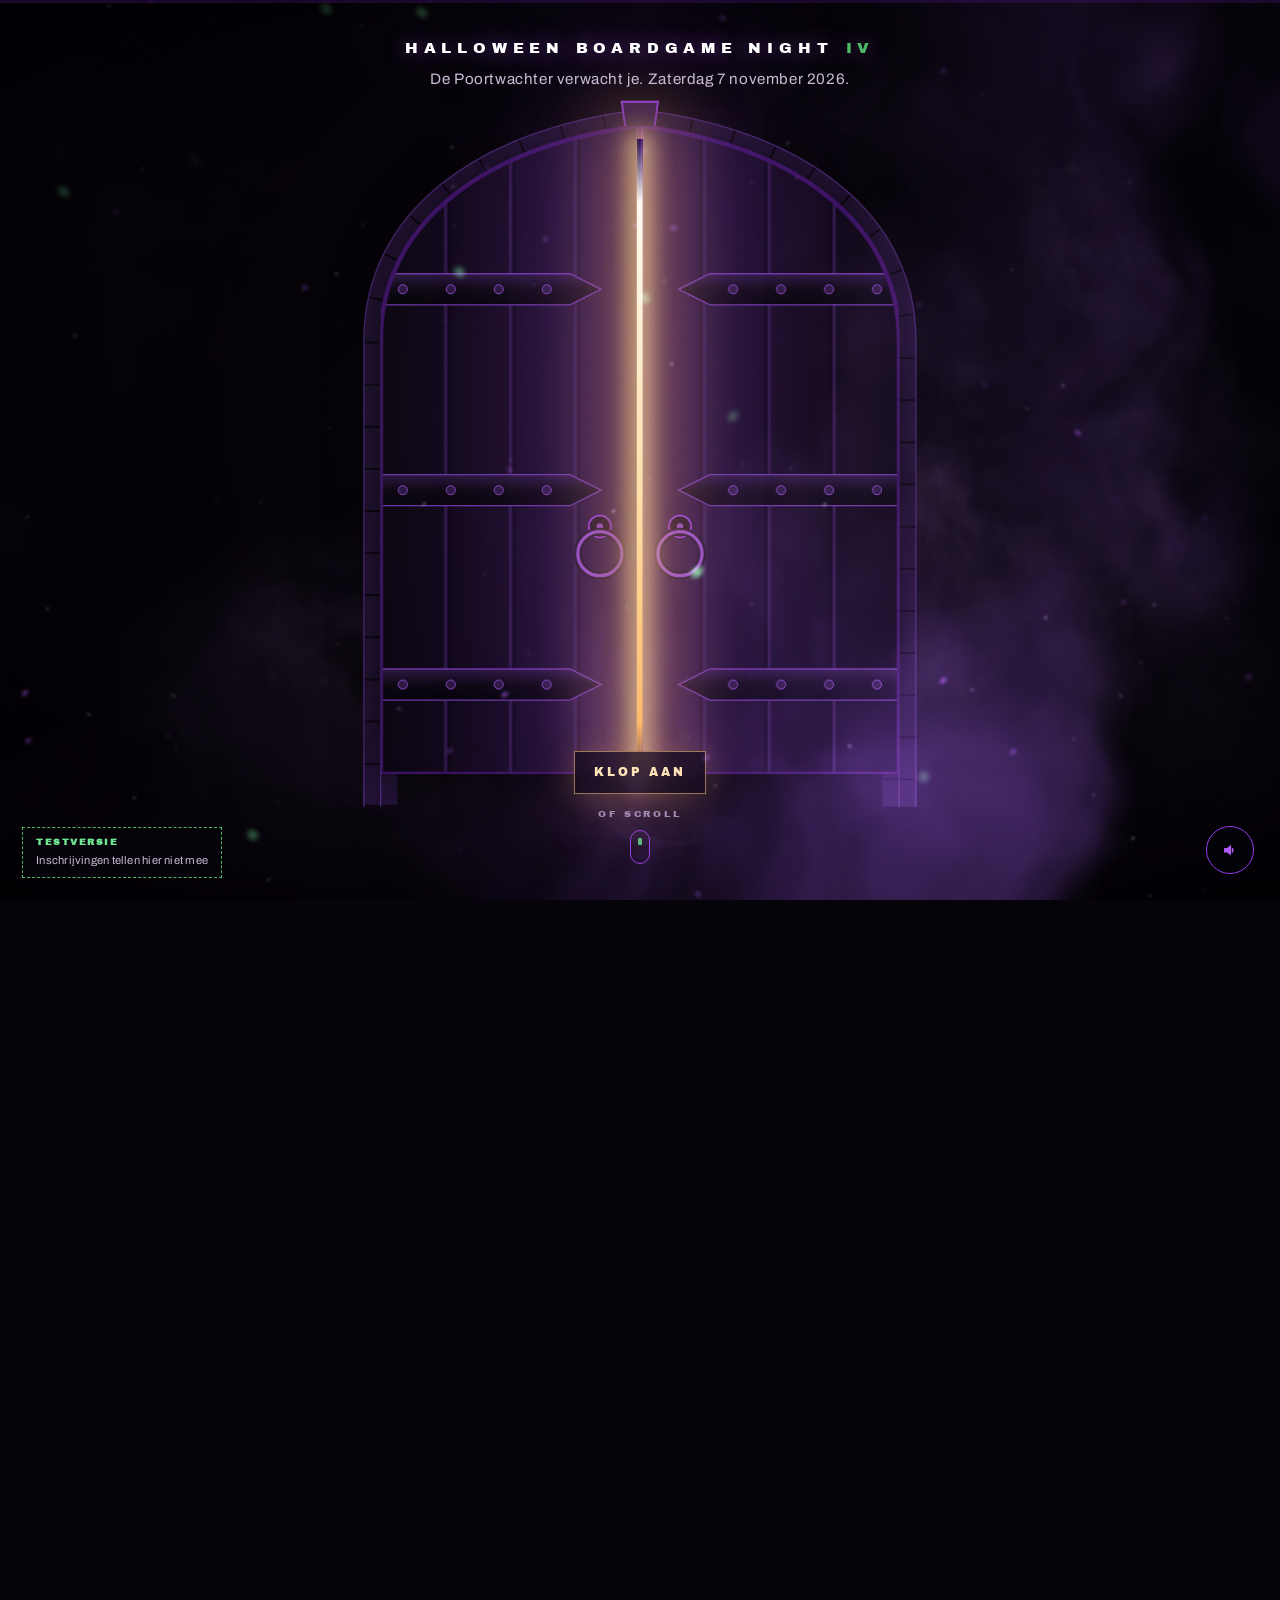
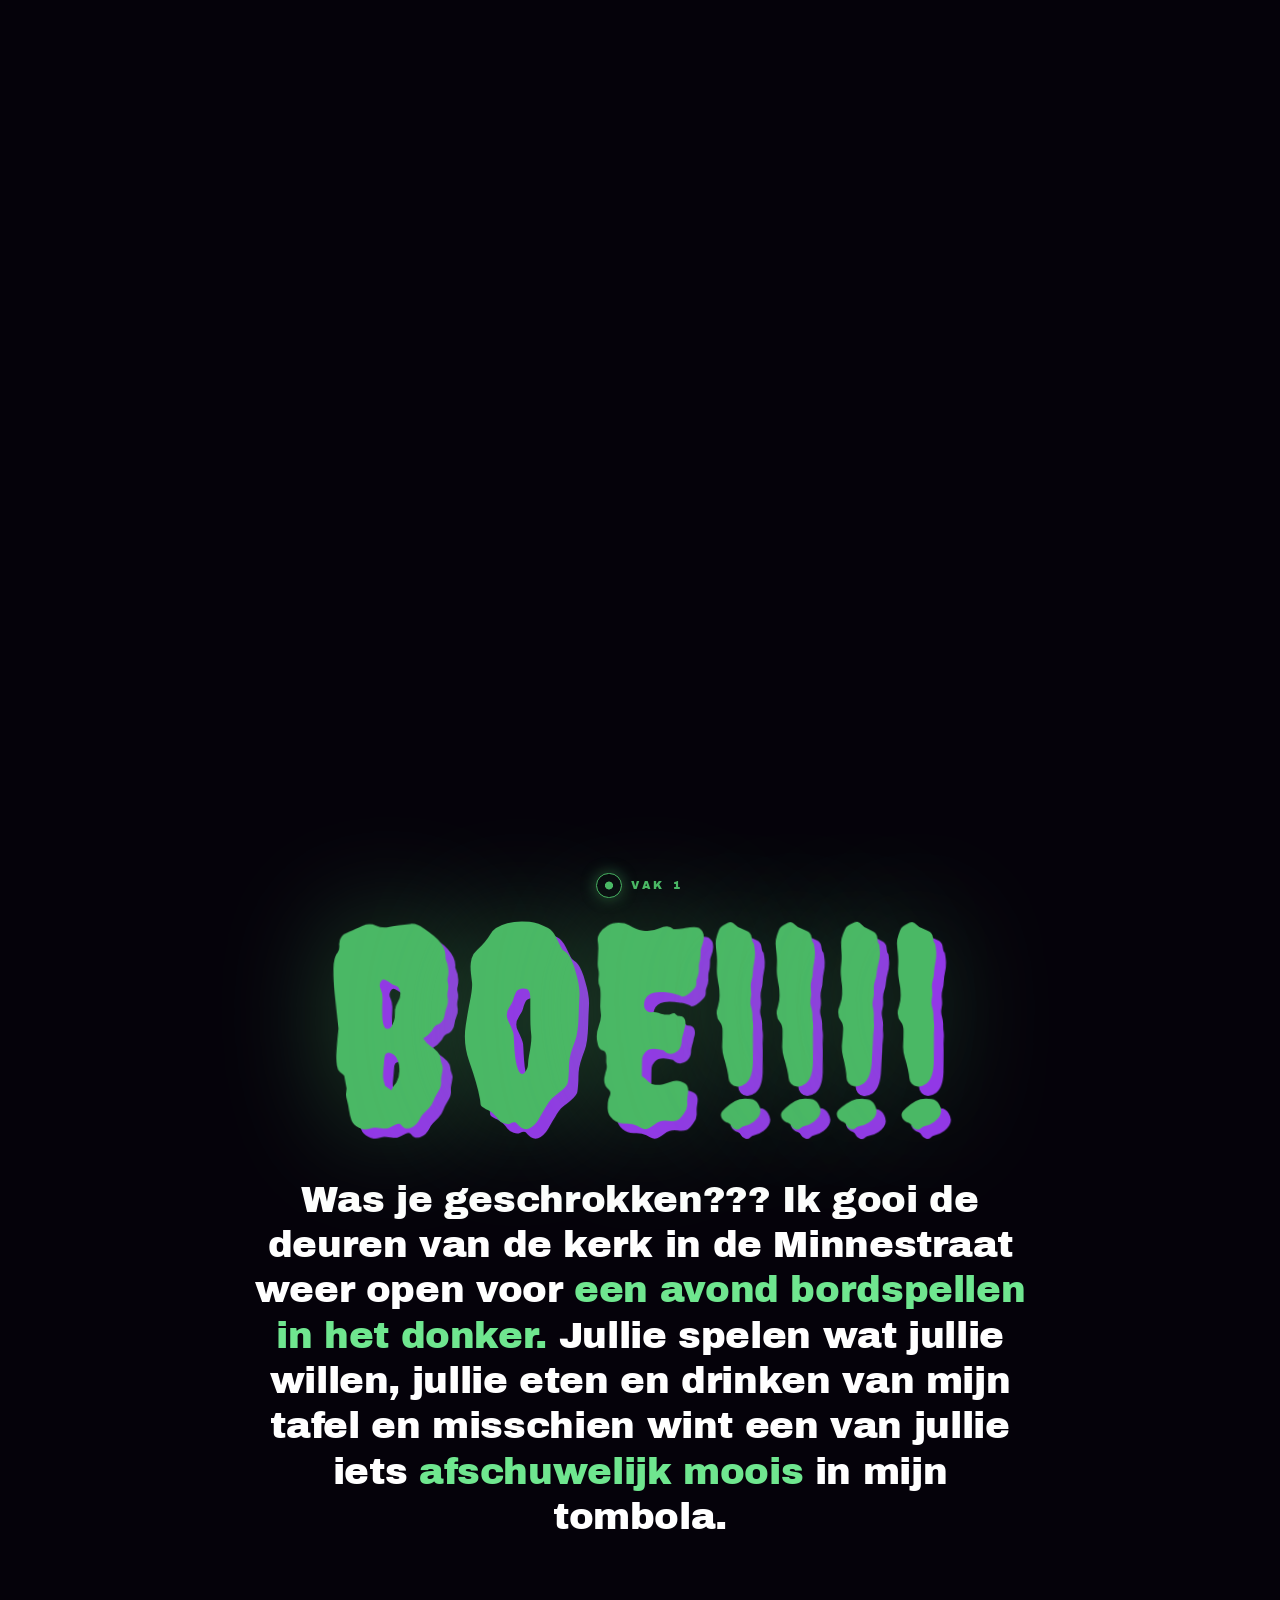
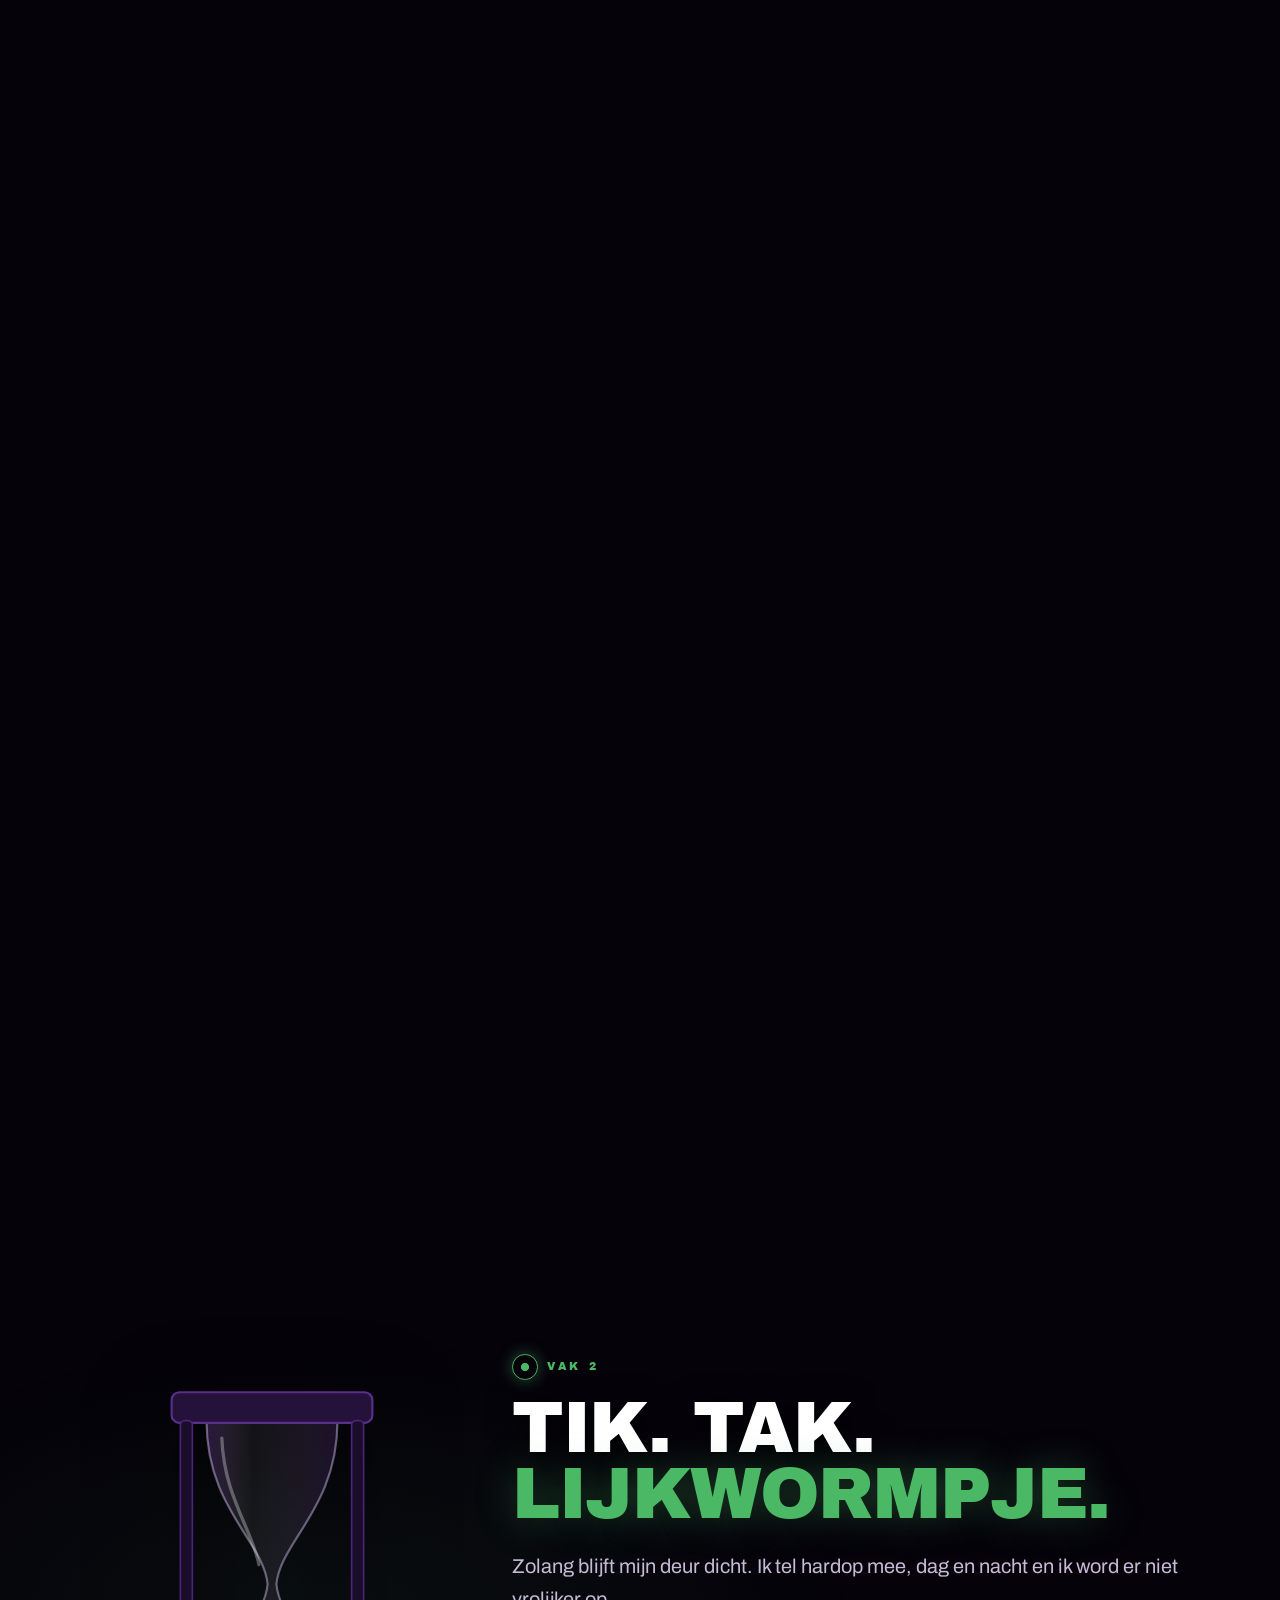
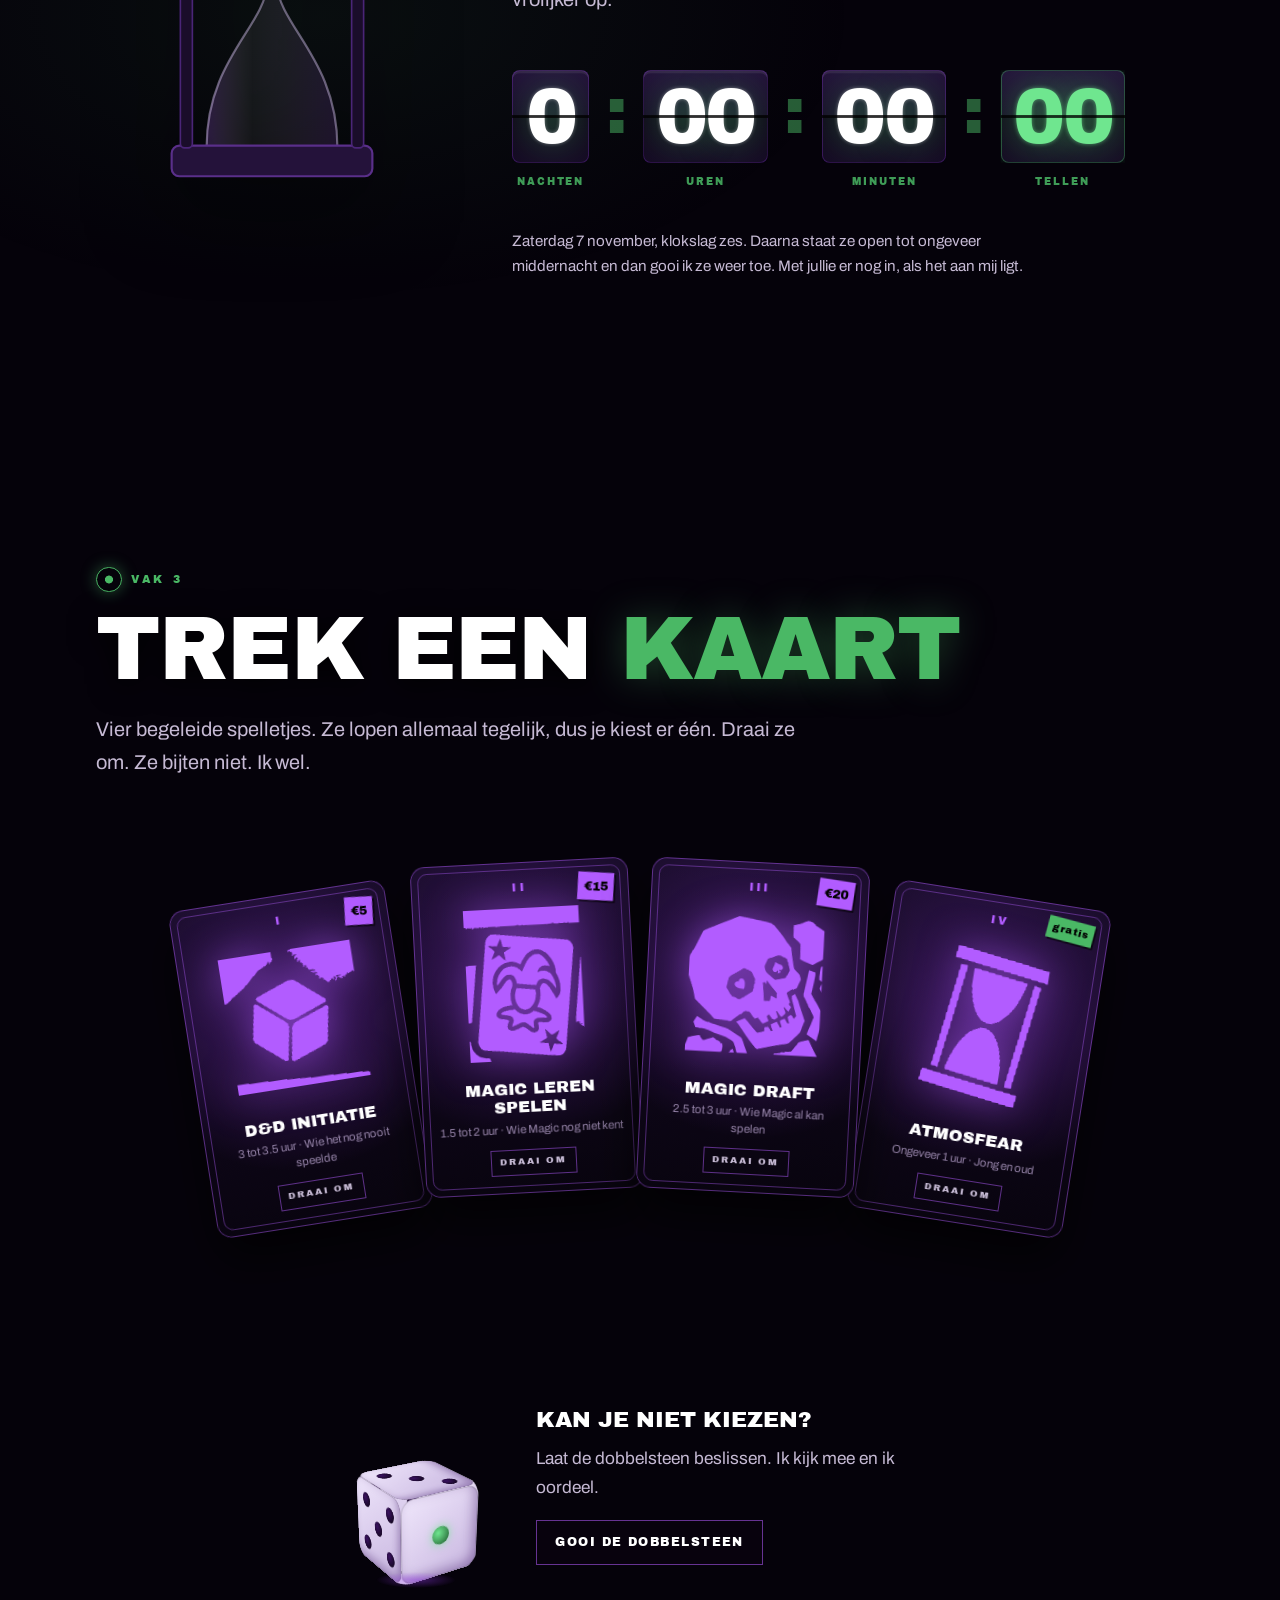
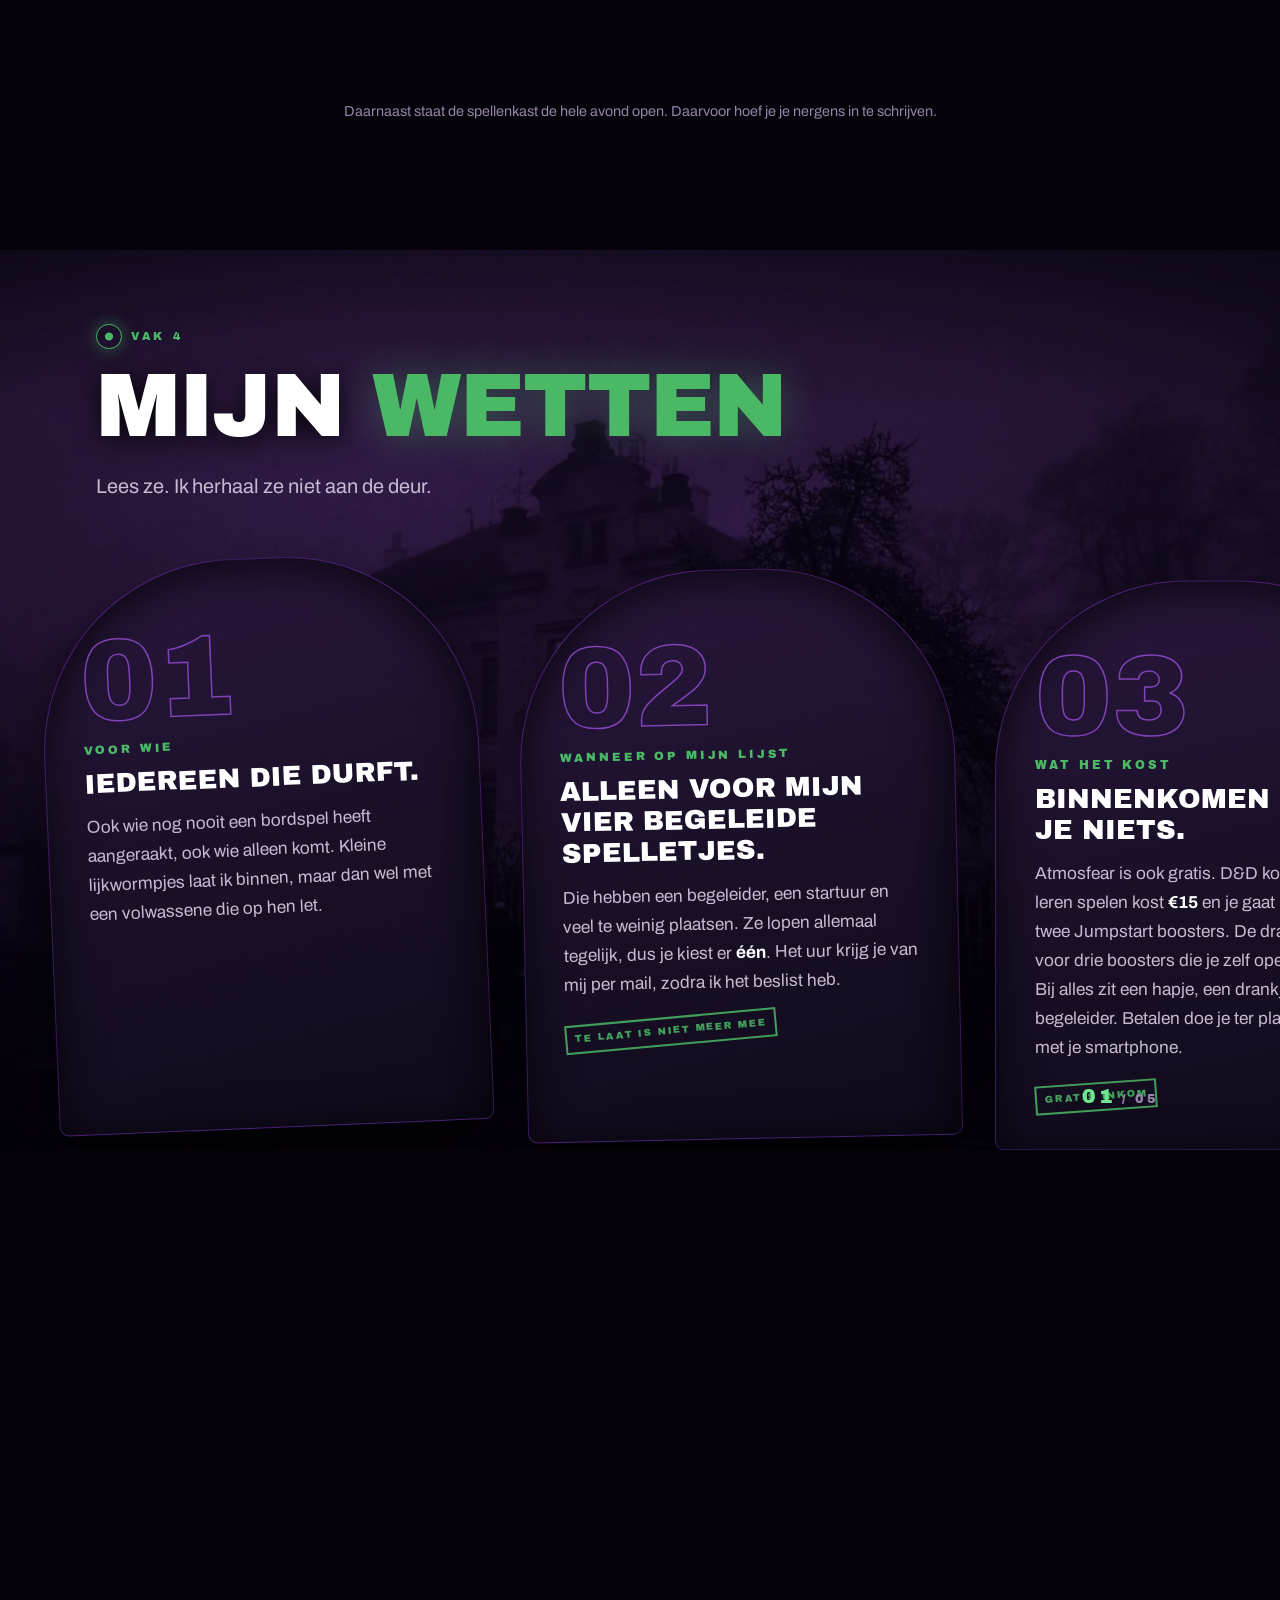
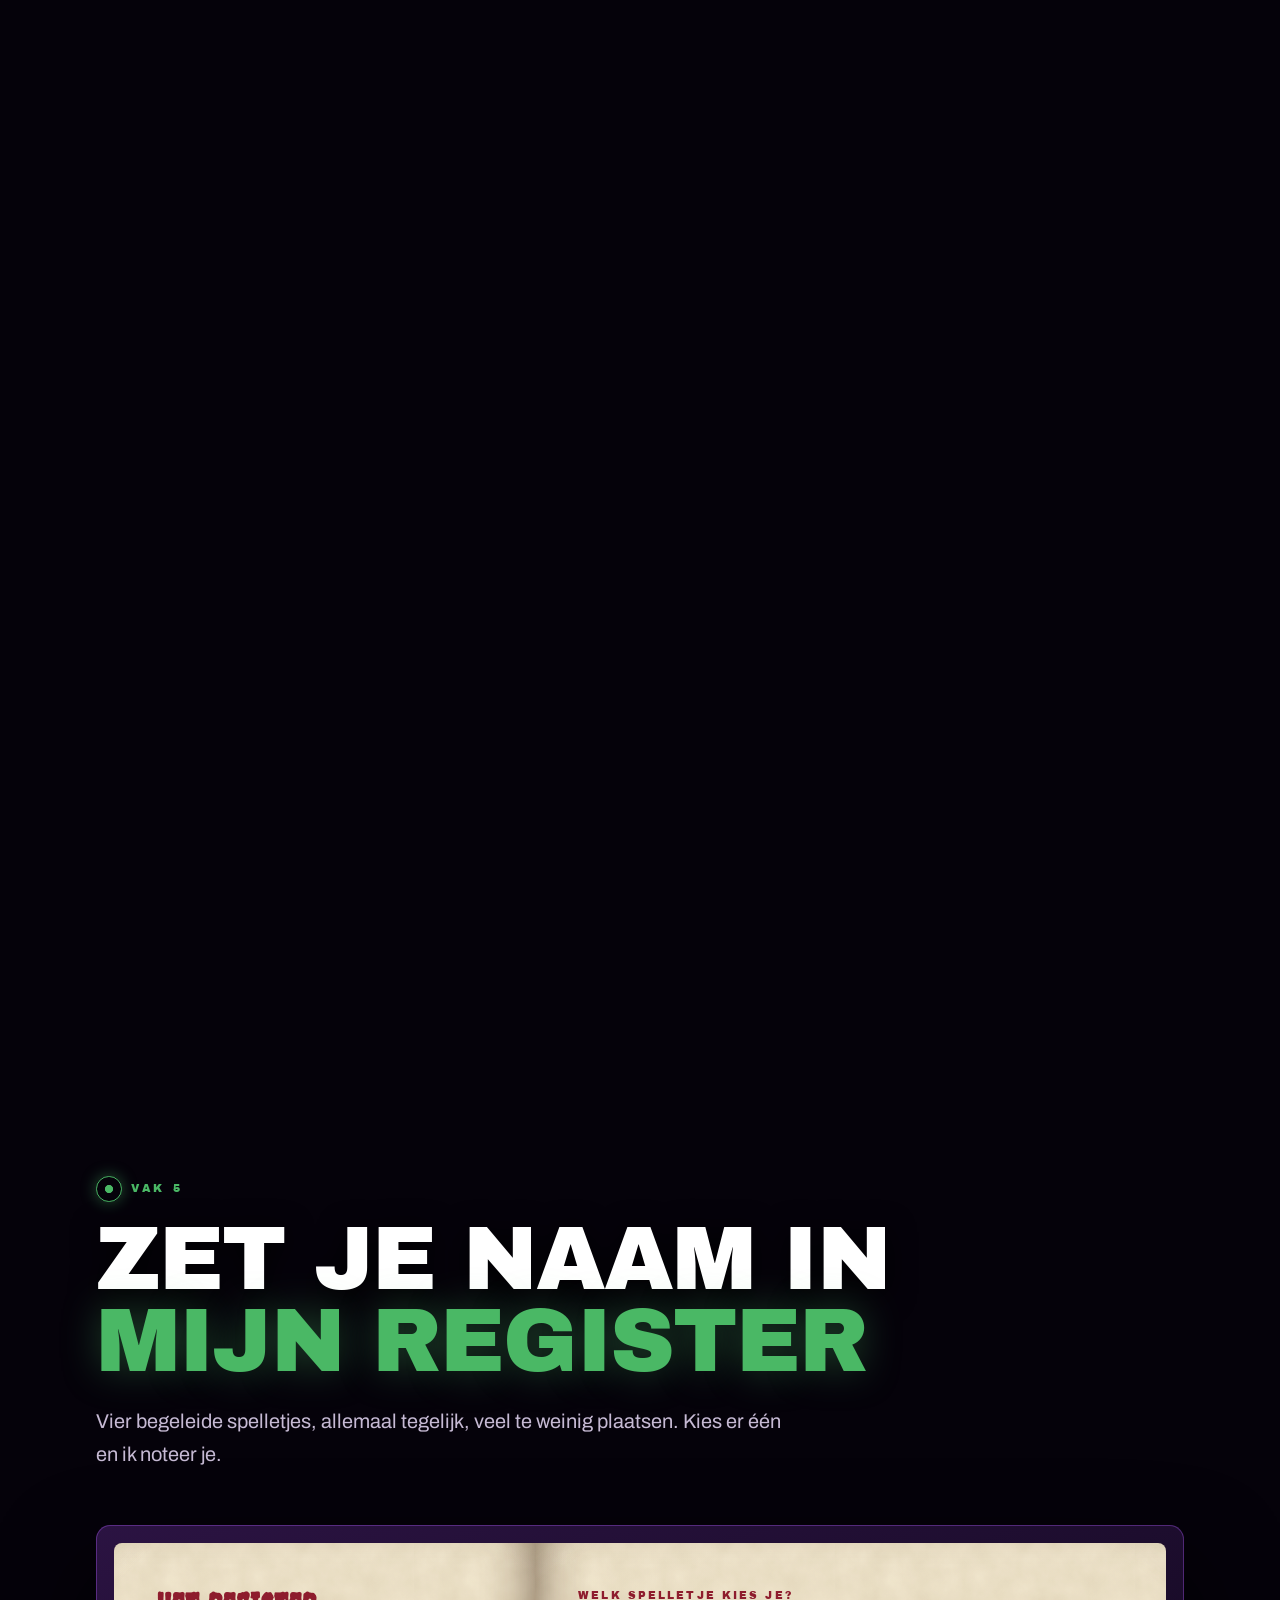
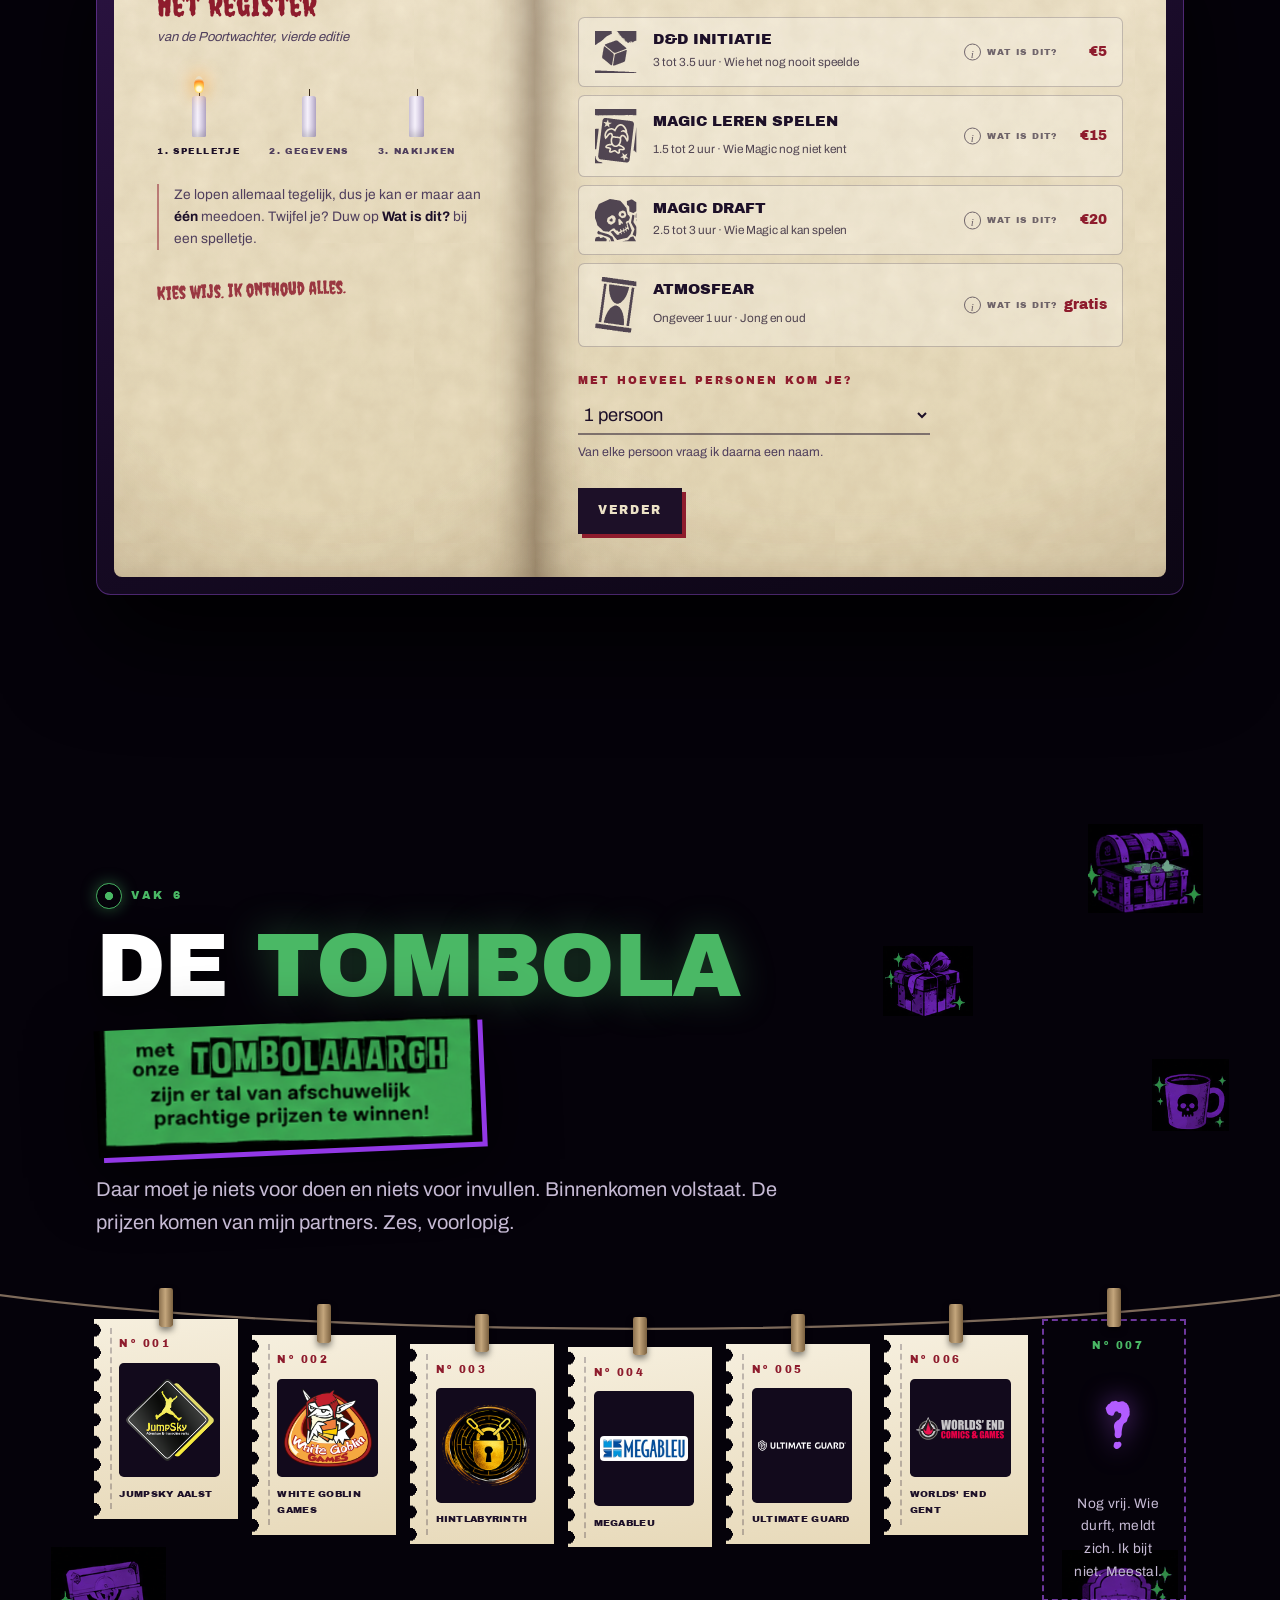
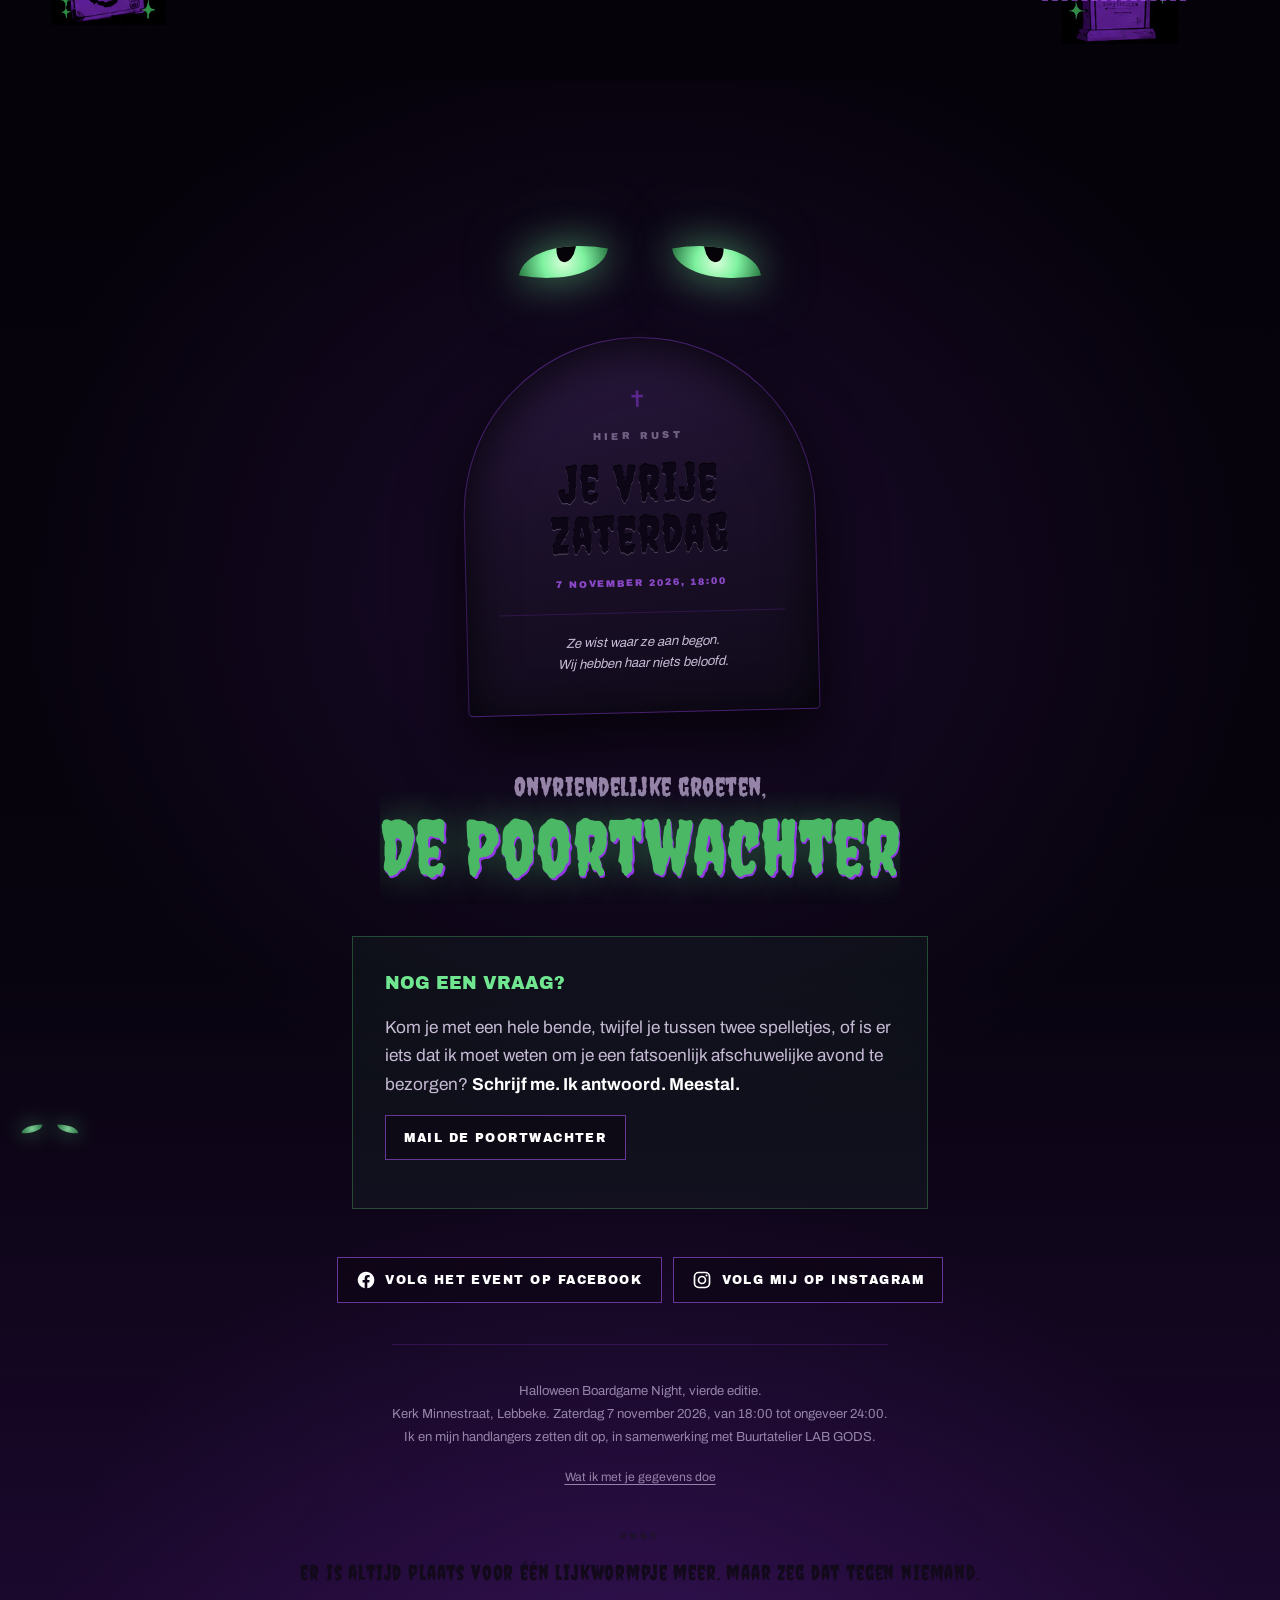
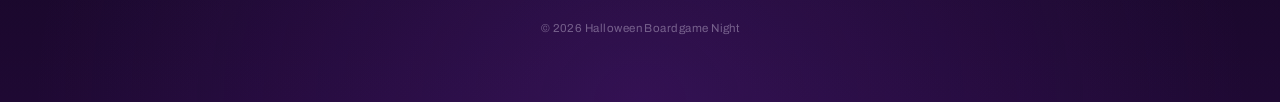
==== commit 0558bc80: "Merge branch 'main' into v2" ====
--- a/index.html
+++ b/index.html
@@ -51,1085 +51,842 @@
 @media (max-width:760px){:root{--img-lig:url("/assets/lig-900.webp");--img-maan:url("/assets/maan-700.webp");--img-mist:url("/assets/mist-700.webp");--img-botten:url("/assets/botten-700.webp");}}
 @media (min-width:1700px){:root{--img-lig:url("/assets/lig-2000.webp");--img-maan:url("/assets/maan-1400.webp");--img-mist:url("/assets/mist-1400.webp");--img-botten:url("/assets/botten-1400.webp");}}
 
-
 /* ================================================================
-   STAP 2: de hero. De liggende illustratie over de volle breedte,
-   het echte woordmerk, 7/11 en GRATIS INKOM als vector.
-   De rest van de pagina blijft zoals in stap 1.
+   VERSIE 2: DE POORT
+   Een avond in het domein van de Poortwachter, gespeeld als een
+   bordspel. Elk hoofdstuk is een vak op het bord.
+
+   Klassen op <html>, gezet door het script:
+   .js       het script draait
+   .stil     wie minder beweging wil
+   .muis     er is een echte muis
+   .laat     de sierletter Creepster is geladen
    ================================================================ */
 :root{
-  --zwart:#000000;
-  --paneel:#0B0512;
+  --zwart:#000; --nacht:#05020a; --paneel:#0b0512;
   --paars:#9238E6; --paars-op:#B25CFF; --paars-diep:#3A1160;
   --groen:#4AB865; --groen-op:#6FE68F;
-  --wit:#FFFFFF; --zacht:#C6BAD4; --grijs:#9583A8;
-
-  --t--1:.82rem;
-  --t-0:clamp(1rem,.96rem + .2vw,1.08rem);
-  --t-1:clamp(1.1rem,1.02rem + .4vw,1.25rem);
-  --t-2:clamp(1.45rem,1.2rem + 1.2vw,2rem);
-
-  --ruimte:clamp(2.5rem,6vw,4rem);
-  --kolom:40rem;
-  --marge:clamp(1.25rem,4vw,2rem);
+  --wit:#fff; --zacht:#C6BAD4; --grijs:#9583A8;
+  --papier:#ece1c6; --papier-donker:#d8c9a6; --inkt:#1d1028; --inkt-zacht:#4f3e5c; --bloed:#8e1c2d;
+  --vuur:#ffb347;
+  --marge:clamp(1.2rem,4.5vw,3rem);
+  --lees:44rem;
+  --zacht-uit:cubic-bezier(.16,.9,.3,1);
+  --veer:cubic-bezier(.2,1.35,.4,1);
 }
 *,*::before,*::after{box-sizing:border-box}
-html{scroll-behavior:smooth;overflow-x:clip}
-body{margin:0;background:var(--zwart);color:var(--zacht);
-  font-family:Archivo,"Helvetica Neue",Arial,sans-serif;font-size:var(--t-0);line-height:1.65;
-  -webkit-font-smoothing:antialiased;overflow-x:hidden}
+html{scroll-behavior:smooth;overflow-x:clip;background:var(--nacht)}
+body{margin:0;background:var(--nacht);color:var(--zacht);
+  font-family:Archivo,"Helvetica Neue",Arial,sans-serif;font-size:clamp(1rem,.96rem + .2vw,1.08rem);
+  line-height:1.65;-webkit-font-smoothing:antialiased;overflow-x:clip}
 img,svg{display:block;max-width:100%}
-.blad{max-width:var(--kolom);margin-inline:auto;padding:0 var(--marge) 5rem}
+a{color:var(--groen-op)}
+button{font:inherit;color:inherit}
 .defs{position:absolute;width:0;height:0;overflow:hidden}
-
-/* ================= HERO ================= */
-.hero{position:relative;isolation:isolate;overflow:hidden;
-  min-height:min(94svh,56rem);display:grid;align-items:center;
-  padding:clamp(2rem,5vh,4rem) 0;
-  border-bottom:1px solid var(--paars-diep)}
-
-/* de illustratie, met een sluier die net onder de typografie het donkerst is */
-.hero-beeld{position:absolute;inset:0;z-index:-2;
-  background-image:var(--img-lig);background-size:cover;background-position:50% 44%}
-.hero-beeld::after{content:"";position:absolute;inset:0;
-  background:
-    radial-gradient(78% 62% at 50% 46%,rgba(0,0,0,.74),rgba(0,0,0,.28) 62%,transparent 78%),
-    linear-gradient(180deg,rgba(0,0,0,.6) 0%,rgba(0,0,0,.1) 26%,rgba(0,0,0,.55) 74%,var(--zwart) 100%)}
-@media (max-width:700px){ .hero-beeld{background-position:14% 45%} }
-
-/* dun kader, zoals de rand van een affiche */
-.hero::before{content:"";position:absolute;inset:clamp(.7rem,1.8vw,1.5rem);z-index:1;
-  border:1px solid rgba(146,56,230,.42);pointer-events:none}
-
-.hero-in{position:relative;z-index:2;width:100%;max-width:66rem;margin-inline:auto;
-  padding-inline:clamp(1.6rem,5vw,3.5rem);
-  display:grid;grid-template-columns:1fr 1fr;gap:clamp(1.6rem,4vw,2.6rem) 1rem;
-  align-items:center;justify-items:center}
-
-/* de twee bijschriften bovenaan, links en rechts uitgelijnd */
-.meta{grid-row:1;margin:0;align-self:start;justify-self:stretch;
-  font-family:"Archivo Black",Arial,sans-serif;font-size:clamp(.6rem,1.5vw,.74rem);
-  letter-spacing:.2em;text-transform:uppercase;line-height:1.9;color:var(--wit);
-  text-shadow:0 .1em .7em rgba(0,0,0,.95)}
-.meta span{display:block;color:var(--zacht);font-family:Archivo,Arial,sans-serif;
-  font-weight:600;letter-spacing:.14em}
-.meta-links{text-align:left}
-.meta-rechts{text-align:right}
-
-/* het woordmerk met de twee plakkers eroverheen */
-.merk-vlak{grid-row:2;grid-column:1 / -1;position:relative;
-  width:min(100%,62svh);padding-bottom:clamp(1.4rem,5vw,3rem)}
-.woordmerk{margin:0;
-  filter:drop-shadow(0 .09em 0 rgba(0,0,0,.95)) drop-shadow(0 .3em 1.6rem rgba(0,0,0,.75))}
-.woordmerk svg{width:100%;height:auto}
-
-.plakker{position:absolute;z-index:2;
-  filter:drop-shadow(.16em .16em 0 rgba(0,0,0,.9)) drop-shadow(0 .2em .9rem rgba(0,0,0,.6))}
-.plakker svg{width:100%;height:auto}
-.plakker-datum{left:-2%;bottom:-1%;width:clamp(5rem,17%,9rem);transform:rotate(-5deg)}
-.plakker-gratis{right:-2%;bottom:-2%;width:clamp(7rem,24%,12.5rem);transform:rotate(6deg)}
-
-/* de actie onderaan */
-.hero-actie{grid-row:3;grid-column:1 / -1;text-align:center;margin-top:clamp(.4rem,2vw,1.2rem)}
-.hero-fijn{margin:1.5rem 0 0;font-size:clamp(.7rem,1.6vw,.8rem);line-height:1.6;
-  color:var(--zacht);letter-spacing:.02em;text-shadow:0 .1em .7em rgba(0,0,0,.95)}
-
-@media (max-width:640px){
-  .hero-in{grid-template-columns:1fr;gap:clamp(1.2rem,4vw,2rem)}
-  .meta{grid-row:auto;justify-self:start;text-align:left}
-  .meta-rechts{text-align:left}
-  .merk-vlak{grid-row:auto;grid-column:auto;width:100%;padding-bottom:2.2rem}
-  .hero-actie{grid-row:auto;grid-column:auto;text-align:left}
-  .plakker-datum{left:0;bottom:-2%;width:5rem}
-  .plakker-gratis{right:0;bottom:-4%;width:8rem}
-  .hero{min-height:min(88svh,52rem)}
-}
-
-/* ================= knoppen ================= */
-.knop,button{font:inherit;cursor:pointer;transition:background .14s ease,box-shadow .14s ease,transform .14s ease;font-family:"Archivo Black",Arial,sans-serif;
-  font-size:var(--t--1);letter-spacing:.06em;text-transform:uppercase;text-decoration:none;
-  display:inline-block;padding:.9em 1.3em;border:1px solid var(--paars-diep);
-  background:none;color:var(--wit)}
-.knop{background:var(--groen);border-color:var(--groen);color:var(--zwart)}
-.knop:hover{background:var(--groen-op);border-color:var(--groen-op);color:var(--zwart)}
-
-/* de inschrijfknop is de enige actie in de hero: die mag schreeuwen */
-.knop-groot{font-size:clamp(1.45rem,4.6vw,2.4rem);padding:.72em 1.35em;letter-spacing:.01em;
-  border:0;transform:rotate(-1.6deg);
-  box-shadow:.5rem .5rem 0 var(--paars),0 1.4rem 3rem rgba(0,0,0,.65)}
-.knop-groot:hover,.knop-groot:focus-visible{
-  box-shadow:.78rem .78rem 0 var(--paars-op),0 1.6rem 3.6rem rgba(0,0,0,.75);
-  transform:rotate(-1.6deg) translate(-.18rem,-.18rem)}
-.knop-groot:active{box-shadow:.24rem .24rem 0 var(--paars);
-  transform:rotate(-1.6deg) translate(.18rem,.18rem)}
-@media (max-width:640px){
-  .knop-groot{display:block;width:100%;text-align:center;padding:.78em .6em}
-}
-button:hover{border-color:var(--paars-op);color:var(--paars-op)}
-button[type="submit"]{background:var(--groen);border-color:var(--groen);color:var(--zwart)}
-button[type="submit"]:hover{background:var(--groen-op);border-color:var(--groen-op);color:var(--zwart)}
-button.info,button[data-info]{padding:0;width:1.6em;height:1.6em;line-height:1;
-  border-radius:50%;font-size:var(--t--1);flex:none;align-self:center}
-:focus-visible{outline:2px solid var(--groen-op);outline-offset:2px}
-
-/* ================= typografie ================= */
-h1{margin:0}
-h2{margin:0 0 .9rem;font-family:"Archivo Black",Arial,sans-serif;font-weight:400;
-  font-size:var(--t-2);line-height:1.1;color:var(--groen);text-transform:uppercase;text-wrap:balance}
-p{margin:0 0 1rem}
-strong{color:var(--wit);font-weight:700}
-a{color:var(--paars-op);text-underline-offset:3px}
-a:hover{color:var(--groen-op)}
-
-dl{margin:0}
-dt{margin-top:1.1rem;font-family:"Archivo Black",Arial,sans-serif;font-size:var(--t--1);
-  letter-spacing:.09em;text-transform:uppercase;color:var(--groen)}
-dt:first-child{margin-top:0}
-dd{margin:.2rem 0 0}
-hr{border:0;border-top:1px solid var(--paars-diep);margin:var(--ruimte) 0}
-
-/* ================= formulier ================= */
-fieldset{margin:0 0 1.3rem;border:1px solid var(--paars-diep);padding:1rem 1.1rem}
-legend{padding:0 .4rem;font-family:"Archivo Black",Arial,sans-serif;font-size:var(--t--1);
-  letter-spacing:.09em;text-transform:uppercase;color:var(--groen)}
-label{display:block;margin:.9rem 0 .3rem;font-family:"Archivo Black",Arial,sans-serif;
-  font-size:var(--t--1);letter-spacing:.07em;text-transform:uppercase;color:var(--groen)}
-input,select,textarea{font:inherit;width:100%;padding:.6em .7em;
-  color:var(--wit);background:var(--paneel);border:1px solid var(--paars-diep)}
-input:focus,select:focus,textarea:focus{outline:none;border-color:var(--paars-op)}
-select option{background:var(--paneel);color:var(--wit)}
-.keuze{margin:.15rem 0;display:flex;align-items:baseline;gap:.55rem}
-.keuze input{width:auto;flex:none}
-.keuze label{display:inline;margin:0;font-family:Archivo,Arial,sans-serif;font-size:var(--t-0);
-  letter-spacing:0;text-transform:none;color:var(--wit)}
-.voortgang{color:var(--grijs);font-size:var(--t--1);line-height:1.55}
-
-dialog{max-width:32rem;width:calc(100% - 2rem);background:var(--paneel);color:var(--zacht);
-  border:1px solid var(--paars);padding:1.5rem}
-dialog::backdrop{background:rgba(0,0,0,.8)}
-dialog h2{color:var(--wit)}
-
-.partners ul{list-style:none;padding:0;margin:1.2rem 0;
-  display:grid;grid-template-columns:repeat(auto-fit,minmax(7rem,1fr));gap:.6rem}
-.partners li{border:1px solid var(--paars-diep);color:var(--grijs);font-size:var(--t--1);
-  display:grid;place-items:center;aspect-ratio:3/2}
-
-footer p{font-size:var(--t--1);color:var(--grijs)}
-footer p:first-child{font-family:"Archivo Black",Arial,sans-serif;font-size:var(--t-1);
-  color:var(--groen);text-transform:uppercase;line-height:1.2}
-
-.let-op{border:1px dashed var(--paars-diep);padding:.7rem .9rem;
-  margin:var(--marge) auto;max-width:var(--kolom);font-size:var(--t--1);color:var(--grijs)}
-
-/* de bedanktpagina heeft geen hero: geef ze wat lucht bovenaan */
-.blad-alleen{padding-top:var(--ruimte)}
-.blad-alleen h1{font-family:"Archivo Black",Arial,sans-serif;font-weight:400;
-  font-size:clamp(2rem,1.5rem + 2.4vw,3.2rem);line-height:1.02;color:var(--wit);
-  text-transform:uppercase;margin:0 0 .6rem}
-
-
-/* ================================================================
-   DE BLOKKEN: regelkaarten, keuzekaarten, velden, chips, ticket.
-   ================================================================ */
-
-/* ---- Mijn regels als opgeplakte briefjes ---- */
-.regelmuur{display:grid;gap:clamp(.9rem,2vw,1.4rem);
-  grid-template-columns:repeat(auto-fit,minmax(min(100%,17rem),1fr))}
-@media (min-width:64rem){
-  .regelmuur{grid-template-columns:repeat(6,1fr)}
-  .regelkaart:nth-child(1){grid-column:span 2}
-  .regelkaart:nth-child(2){grid-column:span 4}
-  .regelkaart:nth-child(3){grid-column:span 2}
-  .regelkaart:nth-child(4){grid-column:span 2}
-  .regelkaart:nth-child(5){grid-column:span 2}
-}
-.regelkaart{position:relative;padding:clamp(1.3rem,2.4vw,1.9rem);
-  border:1px solid var(--paars-diep);background:rgba(11,5,18,.82);
-  transition:transform .25s cubic-bezier(.2,1.1,.35,1),border-color .25s ease,background .25s ease}
-.regelkaart::before{content:"";position:absolute;top:-.55rem;left:1.5rem;width:3.6rem;height:1.1rem;
-  background:rgba(255,255,255,.08);border:1px solid rgba(255,255,255,.13);transform:rotate(-4deg);
-  transition:background .25s ease,border-color .25s ease}
-.regelkaart:hover{transform:translateY(-.45rem) rotate(-.5deg);border-color:var(--groen);
-  background:rgba(74,184,101,.08)}
-.regelkaart:hover::before{background:rgba(74,184,101,.38);border-color:var(--groen-op)}
-.regelkaart h3{margin:0 0 .7rem;font-family:"Archivo Black",Arial,sans-serif;font-size:.78rem;
-  letter-spacing:.16em;text-transform:uppercase;color:var(--groen)}
-.regelkaart p{margin:0;color:var(--zacht);line-height:1.68}
-.regelkaart strong{color:var(--wit)}
-
-/* ---- algemene formulierdelen ---- */
-.veldkop{margin:0 0 .8rem;font-family:"Archivo Black",Arial,sans-serif;font-size:.74rem;
-  letter-spacing:.16em;text-transform:uppercase;color:var(--groen)}
-.fijn{margin:.6rem 0 0;font-size:.82rem;line-height:1.6;color:var(--grijs)}
-.fijn-boven{margin:-.3rem 0 .8rem}
-.fijn b{color:var(--zacht)}
-fieldset.naakt{border:0;padding:0;margin:0 0 2rem}
-.vzw{position:absolute;width:1px;height:1px;overflow:hidden;clip-path:inset(50%)}
-
-/* ---- keuzekaarten met een figuur uit de tekening ---- */
-.spellijst{display:grid;gap:.8rem}
-@media (min-width:44rem){ .spellijst{grid-template-columns:1fr 1fr} }
-.spelkeuze{position:relative}
-.spelkaart{display:block;margin:0;cursor:pointer;position:relative;overflow:hidden;
-  min-height:10rem;
-  font-family:Archivo,Arial,sans-serif;text-transform:none;letter-spacing:0;color:var(--zacht);
-  border:1px solid var(--paars-diep);background:rgba(11,5,18,.78);
-  transition:border-color .22s ease,background .22s ease,transform .22s cubic-bezier(.2,1.1,.35,1)}
-.spelkaart:hover{border-color:var(--paars);background:rgba(146,56,230,.14);
-  transform:translateY(-.3rem)}
-.spelkeuze.aan .spelkaart{border-color:var(--groen);background:rgba(74,184,101,.1);
-  box-shadow:.3rem .3rem 0 rgba(74,184,101,.24)}
-.spelkaart input{position:absolute;width:1px;height:1px;overflow:hidden;clip-path:inset(50%)}
-.spelfiguur{position:absolute;right:-1rem;top:50%;translate:0 -50%;width:6.5rem;
-  color:var(--paars);opacity:.11;pointer-events:none;
-  transition:opacity .3s ease,color .3s ease,transform .4s cubic-bezier(.2,1.1,.35,1)}
-.spelfiguur svg{width:100%;height:auto;fill:currentColor;display:block}
-.spelkaart:hover .spelfiguur{opacity:.2;transform:rotate(-6deg) scale(1.05)}
-.spelkeuze.aan .spelfiguur{color:var(--groen);opacity:.26}
-.spelnaam{display:block;position:relative;z-index:1;
-  font-family:"Archivo Black",Arial,sans-serif;font-size:1.15rem;line-height:1.15;
-  color:var(--wit);text-transform:uppercase;margin-bottom:.55rem}
-.spelkeuze.aan .spelnaam{color:var(--groen-op)}
-/* de prijs is na de naam het belangrijkste op de kaart, dus die mag gelezen worden */
-.spelprijs{display:inline-block;position:relative;z-index:1;
-  font-family:"Archivo Black",Arial,sans-serif;
-  font-size:clamp(.92rem,2.6vw,1.05rem);letter-spacing:.02em;line-height:1;
-  text-transform:uppercase;padding:.34em .6em;
-  background:var(--paars-op);color:var(--zwart);
-  transform:rotate(-1.5deg);box-shadow:.16rem .16rem 0 rgba(0,0,0,.55)}
-.spelprijs.gratis{background:var(--groen);color:var(--zwart);
-  font-size:clamp(.7rem,2vw,.8rem);letter-spacing:.12em;padding:.45em .7em}
-.spelkeuze.aan .spelprijs{background:var(--groen-op)}
-.spelkeuze.aan .spelprijs.gratis{background:var(--groen-op)}
-.spelduur{display:block;position:relative;z-index:1;margin-top:.65rem;
-  font-size:.8rem;color:var(--grijs);line-height:1.5;max-width:15rem}
-.spelkaart input:focus-visible ~ .spelnaam{outline:2px solid var(--groen-op);outline-offset:4px}
-
-/* ---- gekozen spel bovenaan stap 2 ---- */
-.gekozen{margin:0 0 .4rem;display:flex;align-items:center;gap:.8rem;flex-wrap:wrap;
-  color:var(--zacht)}
-.gekozen strong{color:var(--wit)}
-.teller{margin:0 0 1.8rem;font-family:"Archivo Black",Arial,sans-serif;font-size:.7rem;
-  letter-spacing:.16em;text-transform:uppercase;color:var(--grijs);font-variant-numeric:tabular-nums}
-
-/* ---- velden ---- */
-.veld{display:grid;gap:.45rem;margin:0 0 1.8rem}
-.veld label{margin:0;display:flex;align-items:baseline;gap:.5rem;flex-wrap:wrap;
-  font-family:"Archivo Black",Arial,sans-serif;font-size:.74rem;letter-spacing:.16em;
-  text-transform:uppercase;color:var(--groen)}
-.veld label em{font-style:normal;font-family:Archivo,Arial,sans-serif;font-weight:600;
-  font-size:.66rem;letter-spacing:.08em;padding:.15em .45em}
-.vereist{background:var(--paars);color:var(--wit)}
-.optioneel{border:1px solid var(--paars-diep);color:var(--grijs)}
-input,select,textarea{font:inherit;width:100%;padding:.8em .9em;
-  color:var(--wit);background:rgba(11,5,18,.7);
-  border:1px solid var(--paars-diep);border-bottom-width:2px;
-  transition:border-color .18s ease,background .18s ease}
-input:hover,select:hover{border-color:var(--paars)}
-input:focus,select:focus,textarea:focus{outline:none;border-color:var(--groen-op);
-  background:rgba(74,184,101,.07)}
-select option{background:#0B0512;color:var(--wit)}
-
-/* ---- antwoorden als chips ---- */
-.chips{display:flex;flex-wrap:wrap;gap:.5rem}
-.chip{margin:0;position:relative;font-family:Archivo,Arial,sans-serif;
-  text-transform:none;letter-spacing:0;color:var(--zacht)}
-.chip input{position:absolute;width:1px;height:1px;overflow:hidden;clip-path:inset(50%)}
-.chip span{display:block;cursor:pointer;padding:.6em 1em;
-  border:1px solid var(--paars-diep);background:rgba(11,5,18,.7);color:var(--zacht);
-  font-size:.9rem;line-height:1.3;
-  transition:border-color .16s ease,background .16s ease,color .16s ease,transform .16s ease}
-.chip span:hover{border-color:var(--paars);color:var(--wit);transform:translateY(-2px)}
-.chip input:checked + span{background:var(--groen);border-color:var(--groen);color:var(--zwart);
-  font-weight:700;transform:rotate(-1deg)}
-.chip input:focus-visible + span{outline:2px solid var(--groen-op);outline-offset:3px}
-
-/* ---- foutmelding ---- */
-.fout{display:none;margin:0 0 1.3rem;padding:.85rem 1.1rem;
-  border-left:3px solid var(--paars-op);background:rgba(146,56,230,.18);
-  color:var(--wit);font-size:.9rem;line-height:1.5}
-.fout.aan{display:block;animation:schud .3s steps(2) 2}
-@keyframes schud{0%{transform:translateX(0)}50%{transform:translateX(-5px)}100%{transform:translateX(0)}}
-
-/* ---- acties onderaan een stap ---- */
-.acties{display:flex;flex-wrap:wrap;gap:.7rem;align-items:center;margin:0}
-.acties button{border:1px solid var(--paars-diep);background:none;color:var(--zacht);
-  padding:.9em 1.3em;font-family:"Archivo Black",Arial,sans-serif;font-size:.76rem;
-  letter-spacing:.1em;text-transform:uppercase;cursor:pointer;transition:all .16s ease}
-.acties button:hover{border-color:var(--paars-op);color:var(--wit)}
-.acties button.hoofd{background:var(--groen);border-color:var(--groen);color:var(--zwart);
-  padding:1em 1.8em;font-size:.9rem;transform:rotate(-1deg);
-  box-shadow:.32rem .32rem 0 var(--paars)}
-.acties button.hoofd:hover{background:var(--groen-op);border-color:var(--groen-op);color:var(--zwart);
-  box-shadow:.48rem .48rem 0 var(--paars-op);transform:rotate(-1deg) translate(-.1rem,-.1rem)}
-.acties button.hoofd:active{box-shadow:.16rem .16rem 0 var(--paars);
-  transform:rotate(-1deg) translate(.1rem,.1rem)}
-
-/* ---- het overzicht als ticket ---- */
-.ticket{border:1px solid var(--paars);background:rgba(11,5,18,.88);
-  padding:1.7rem 1.8rem;margin:0 0 1.8rem;position:relative;overflow:hidden}
-.ticket::before,.ticket::after{content:"";position:absolute;width:1.2rem;height:1.2rem;
-  background:var(--zwart);border-radius:50%;top:50%;translate:0 -50%;z-index:2}
-.ticket::before{left:-.65rem}
-.ticket::after{right:-.65rem}
-.ticket-fig{position:absolute;right:-2rem;bottom:-2.5rem;width:11rem;color:var(--paars);
-  opacity:.1;pointer-events:none}
-.ticket-fig svg{width:100%;height:auto;fill:currentColor;display:block}
-.ticket > *:not(.ticket-fig){position:relative;z-index:1}
-.ticket-kop{margin:0 0 1.2rem;font-family:"Archivo Black",Arial,sans-serif;
-  font-size:clamp(1.4rem,3.5vw,2rem);line-height:1.05;text-transform:uppercase;color:var(--groen)}
-.ticket-feiten{display:grid;grid-template-columns:auto 1fr;gap:.3rem 1.4rem;margin:0 0 1.4rem;
-  padding-bottom:1.4rem;border-bottom:1px dashed var(--paars-diep)}
-.ticket-feiten dt{margin:0;font-family:"Archivo Black",Arial,sans-serif;font-size:.66rem;
-  letter-spacing:.14em;text-transform:uppercase;color:var(--grijs);line-height:1.9}
-.ticket-feiten dd{margin:0;color:var(--wit);font-weight:600}
-.ticket-lijst{list-style:none;margin:0;padding:0;display:grid;gap:1.2rem}
-.ticket-lijst > li{padding-top:1.2rem;border-top:1px dashed var(--paars-diep)}
-.ticket-lijst > li:first-child{padding-top:0;border-top:0}
-.ticket-naam{margin:0 0 .6rem;font-family:"Archivo Black",Arial,sans-serif;font-size:1.05rem;
-  text-transform:uppercase;color:var(--wit);line-height:1.25}
-.ticket-naam span{display:block;font-family:Archivo,Arial,sans-serif;font-weight:400;
-  font-size:.82rem;text-transform:none;color:var(--grijs)}
-.ticket-antw{display:grid;grid-template-columns:auto 1fr;gap:.2rem 1rem;margin:0;font-size:.85rem}
-.ticket-antw dt{margin:0;color:var(--grijs);line-height:1.7}
-.ticket-antw dd{margin:0;color:var(--zacht);text-align:right}
-
-/* ---- chips met een regeltje uitleg eronder ---- */
-.chips-groot{display:grid;grid-template-columns:1fr;gap:.6rem}
-@media (min-width:34rem){ .chips-groot{grid-template-columns:1fr 1fr} }
-.chips-groot .chip span{padding:.85em 1em;height:100%}
-.chips-groot .chip span{font-family:"Archivo Black",Arial,sans-serif;font-size:.86rem;
-  letter-spacing:.02em;color:var(--wit);text-transform:uppercase;line-height:1.2}
-.chips-groot .chip em{display:block;margin-top:.4rem;font-style:normal;
-  font-family:Archivo,Arial,sans-serif;font-weight:400;font-size:.8rem;letter-spacing:0;
-  text-transform:none;line-height:1.45;color:var(--grijs)}
-.chips-groot .chip span:hover{transform:none;border-color:var(--paars)}
-.chips-groot .chip span:hover em{color:var(--zacht)}
-.chips-groot .chip input:checked + span{transform:none;color:var(--zwart)}
-.chips-groot .chip input:checked + span em{color:rgba(0,0,0,.72)}
-
-/* ================================================================
-   SFEER EN SCROLLBELEVING
-   De pagina is één donkere nacht. Elke band heeft een eigen foto
-   die trager beweegt dan de tekst en vloeit met een lange verloop
-   in de volgende. Geen harde scheidingen, geen losse tekeningen.
-   ================================================================ */
-:root{ --breed:76rem; --lees:46rem; }
-::selection{background:var(--groen);color:var(--zwart)}
-
-html{scroll-behavior:smooth}
-main{position:relative;z-index:1}
-.blad{max-width:none;margin:0;padding:0}
-.wrap{max-width:var(--breed);margin-inline:auto;
-  padding-inline:clamp(1.2rem,4vw,3rem);position:relative;z-index:2}
-
-/* ---- de band: het bouwblok van de hele pagina ---- */
-.band{position:relative;isolation:isolate;overflow:clip;
-  padding-block:clamp(4.5rem,12vw,9rem)}
-.band-foto{position:absolute;inset:-14% 0;z-index:-2;
-  background-size:cover;background-position:50% 50%;
-  transform:translate3d(0,var(--y,0px),0);will-change:transform}
-.band-foto::after{content:"";position:absolute;inset:0;background:rgba(0,0,0,.4)}
-/* de sluier ligt stil terwijl de foto beweegt, zo lopen de banden in elkaar over */
-.band-sluier{position:absolute;inset:0;z-index:-1;pointer-events:none;
-  background:linear-gradient(180deg,
-    var(--zwart) 0%,rgba(0,0,0,.92) 9%,rgba(0,0,0,.5) 34%,
-    rgba(0,0,0,.58) 62%,rgba(0,0,0,.95) 91%,var(--zwart) 100%)}
-.band-maan .band-foto{background-image:var(--img-maan);background-position:50% 28%}
-.band-mist .band-foto{background-image:var(--img-mist);background-position:50% 42%}
-.band-botten .band-foto{background-image:var(--img-botten);background-position:50% 55%}
-.band-leeg{background:
-  radial-gradient(120% 70% at 50% 0%,rgba(146,56,230,.12),transparent 60%),var(--zwart)}
-.band-klok{background:
-  radial-gradient(70% 55% at 50% 46%,rgba(74,184,101,.09),transparent 70%),
-  radial-gradient(120% 80% at 50% 0%,rgba(146,56,230,.1),transparent 62%),var(--zwart)}
-.band-klok .wrap{text-align:center}
-.band-klok h2,.band-klok .kopfijn{text-align:left}
-
-/* een trage sliert damp onderaan elke band */
-.damp{position:absolute;inset:auto -12% -12% -12%;height:62%;z-index:-1;pointer-events:none;opacity:.6;
-  background:
-    radial-gradient(58% 100% at 18% 100%,rgba(146,56,230,.2),transparent 72%),
-    radial-gradient(48% 92% at 68% 100%,rgba(74,184,101,.1),transparent 72%),
-    radial-gradient(40% 80% at 92% 100%,rgba(146,56,230,.14),transparent 72%);
-  animation:damp 34s ease-in-out infinite alternate}
-@keyframes damp{from{transform:translate3d(-5%,0,0) scaleY(1)}
-                to{transform:translate3d(5%,0,0) scaleY(1.12)}}
-
-/* ---- korrel, vignet en bliksem over alles heen ---- */
-.korrel{position:fixed;inset:-50%;pointer-events:none;z-index:40;opacity:.11;mix-blend-mode:overlay;
+.vzw{position:absolute!important;width:1px;height:1px;overflow:hidden;clip-path:inset(50%);white-space:nowrap}
+.wrap{width:100%;max-width:74rem;margin-inline:auto;padding-inline:var(--marge)}
+:focus-visible{outline:2px solid var(--groen-op);outline-offset:3px}
+
+.spring{position:fixed;left:1rem;top:1rem;z-index:100;padding:.7rem 1rem;background:var(--groen);
+  color:var(--zwart);font-family:"Archivo Black",Arial,sans-serif;font-size:.8rem;text-decoration:none;
+  transform:translateY(-200%);transition:transform .2s ease}
+.spring:focus{transform:none}
+
+/* ---------- knoppen ---------- */
+.knop{display:inline-block;padding:1.05em 1.9em;background:var(--groen);color:var(--zwart);
+  font-family:"Archivo Black",Arial,sans-serif;font-size:clamp(.92rem,1.6vw,1.1rem);letter-spacing:.06em;
+  text-transform:uppercase;text-decoration:none;border:0;cursor:pointer;
+  box-shadow:.32rem .32rem 0 var(--paars);transform:rotate(-1.2deg);
+  transition:transform .25s var(--veer),box-shadow .25s ease,background .2s ease}
+.knop:hover{background:var(--groen-op);transform:rotate(0) translate(-.12rem,-.12rem);box-shadow:.5rem .5rem 0 var(--paars)}
+.knop:active{transform:translate(.15rem,.15rem);box-shadow:.12rem .12rem 0 var(--paars)}
+.knop-lijn{display:inline-flex;align-items:center;gap:.6rem;padding:.95em 1.5em;
+  border:1px solid rgba(178,92,255,.55);background:rgba(11,5,18,.55);color:var(--wit);
+  font-family:"Archivo Black",Arial,sans-serif;font-size:.76rem;letter-spacing:.12em;text-transform:uppercase;
+  text-decoration:none;cursor:pointer;transition:border-color .2s ease,background .2s ease,color .2s ease}
+.knop-lijn:hover{border-color:var(--groen);background:rgba(74,184,101,.12);color:var(--groen-op)}
+
+/* ---------- koppen ---------- */
+.vak-label{display:inline-flex;align-items:center;gap:.6rem;margin:0 0 1rem;
+  font-family:"Archivo Black",Arial,sans-serif;font-size:.68rem;letter-spacing:.32em;text-transform:uppercase;
+  color:var(--groen)}
+.vak-label::before{content:"";width:1.6rem;height:1.6rem;border:1px solid var(--groen);border-radius:50%;
+  background:radial-gradient(circle,var(--groen) 0 22%,transparent 26%);box-shadow:0 0 1rem rgba(74,184,101,.45)}
+h2{margin:0 0 1.4rem;font-family:"Archivo Black",Arial,sans-serif;font-weight:400;
+  font-size:clamp(2.3rem,7vw,5.6rem);line-height:.92;letter-spacing:-.02em;text-transform:uppercase;
+  color:var(--wit);text-wrap:balance;text-shadow:0 .06em 1.8rem rgba(0,0,0,.9)}
+h2 em{font-style:normal;color:var(--groen);text-shadow:0 0 2.4rem rgba(74,184,101,.35)}
+.kopfijn{max-width:var(--lees);margin:0 0 clamp(2rem,5vw,3.4rem);font-size:clamp(1.05rem,1.6vw,1.25rem);color:var(--zacht)}
+
+/* ---------- lagen over alles ---------- */
+.korrel{position:fixed;inset:-50%;pointer-events:none;z-index:40;opacity:.1;mix-blend-mode:overlay;
   background-image:url("data:image/svg+xml,%3Csvg xmlns='http://www.w3.org/2000/svg' width='260' height='260'%3E%3Cfilter id='n'%3E%3CfeTurbulence type='fractalNoise' baseFrequency='.85' numOctaves='3'/%3E%3C/filter%3E%3Crect width='260' height='260' filter='url(%23n)'/%3E%3C/svg%3E");
   animation:korrel 5s steps(5) infinite}
 @keyframes korrel{0%{transform:translate(0,0)}20%{transform:translate(-3%,2%)}40%{transform:translate(2%,-3%)}
   60%{transform:translate(-2%,-2%)}80%{transform:translate(3%,1%)}100%{transform:translate(0,0)}}
 .vignet{position:fixed;inset:0;pointer-events:none;z-index:39;
-  background:radial-gradient(120% 90% at 50% 45%,transparent 46%,rgba(0,0,0,.55) 100%)}
+  background:radial-gradient(125% 95% at 50% 45%,transparent 50%,rgba(0,0,0,.6) 100%)}
 .bliksem{position:fixed;inset:0;pointer-events:none;z-index:41;opacity:0;
   background:linear-gradient(180deg,rgba(255,255,255,.55),rgba(178,92,255,.2) 45%,transparent)}
 .bliksem.flits{animation:flits .8s linear}
 @keyframes flits{0%{opacity:0}4%{opacity:.75}9%{opacity:.03}15%{opacity:.55}22%{opacity:.02}
   31%{opacity:.34}44%{opacity:0}100%{opacity:0}}
-
-/* ---- de voortgangslijn bovenaan ---- */
-.voortgang{position:fixed;top:0;left:0;right:0;height:3px;z-index:45;pointer-events:none;
-  background:rgba(58,17,96,.5)}
+.voortgang{position:fixed;top:0;left:0;right:0;height:3px;z-index:45;pointer-events:none;background:rgba(58,17,96,.45)}
 .voortgang i{display:block;height:100%;transform-origin:0 50%;transform:scaleX(var(--sp,0));
-  background:linear-gradient(90deg,var(--paars),var(--groen-op))}
-
-/* ---- geluidsknop ---- */
+  background:linear-gradient(90deg,var(--paars),var(--groen-op));box-shadow:0 0 .8rem rgba(111,230,143,.6)}
+
+/* ---------- de balk bovenaan, pas na de poort ---------- */
+.balk{position:fixed;top:0;left:0;right:0;z-index:44;display:flex;align-items:center;gap:1.4rem;
+  padding:.65rem var(--marge);background:linear-gradient(180deg,rgba(5,2,10,.92),rgba(5,2,10,.7));
+  backdrop-filter:blur(8px);border-bottom:1px solid rgba(146,56,230,.18);
+  transform:translateY(-110%);transition:transform .45s var(--zacht-uit)}
+.balk.aan{transform:none}
+.balk-merk{font-family:"Archivo Black",Arial,sans-serif;color:var(--wit);text-decoration:none;letter-spacing:.08em}
+.balk-merk sup{color:var(--groen);font-size:.6em;margin-left:.15em}
+.balk-feit{flex:1;font-family:"Archivo Black",Arial,sans-serif;font-size:.62rem;letter-spacing:.2em;
+  text-transform:uppercase;color:var(--grijs)}
+.balk-knop{padding:.62em 1.1em;background:var(--groen);color:var(--zwart);text-decoration:none;
+  font-family:"Archivo Black",Arial,sans-serif;font-size:.7rem;letter-spacing:.12em;text-transform:uppercase;
+  box-shadow:.18rem .18rem 0 var(--paars)}
+@media (max-width:700px){ .balk-feit{display:none} .balk{justify-content:space-between} }
+
+/* ---------- het speelbord aan de zijkant ---------- */
+.bord{position:fixed;right:clamp(.8rem,1.6vw,1.6rem);top:50%;z-index:43;translate:0 -50%;
+  opacity:0;pointer-events:none;transition:opacity .5s ease}
+.bord.aan{opacity:1;pointer-events:auto}
+.bord ol{list-style:none;margin:0;padding:.6rem .5rem;display:grid;gap:.55rem;position:relative;
+  background:rgba(5,2,10,.62);border:1px solid rgba(146,56,230,.22);border-radius:1.2rem;backdrop-filter:blur(6px)}
+.bord ol::before{content:"";position:absolute;left:50%;top:1.4rem;bottom:1.4rem;width:0;margin-left:-1px;
+  border-left:2px dotted rgba(146,56,230,.45)}
+.bord a{position:relative;display:block;text-decoration:none;color:var(--grijs)}
+.bord-vak{position:relative;width:1.7rem;height:1.7rem;display:grid;place-items:center;border-radius:.35rem;
+  border:1px solid rgba(146,56,230,.5);background:var(--paneel);
+  font-family:"Archivo Black",Arial,sans-serif;font-size:.62rem;color:var(--grijs);
+  transition:border-color .3s ease,background .3s ease,color .3s ease,transform .3s var(--veer)}
+.bord-naam{position:absolute;right:calc(100% + 1rem);top:50%;margin-top:-.8em;padding:.3em .6em;border-radius:.3rem;
+  background:rgba(5,2,10,.85);font-family:"Archivo Black",Arial,sans-serif;font-size:.6rem;letter-spacing:.16em;text-transform:uppercase;
+  opacity:0;translate:.4rem 0;transition:opacity .25s ease,translate .25s ease;white-space:nowrap;pointer-events:none}
+.bord a:hover .bord-naam,.bord a:focus-visible .bord-naam,.bord a.nu .bord-naam{opacity:1;translate:0 0}
+.bord a.gehad .bord-vak{border-color:var(--groen);color:var(--groen)}
+.bord a.nu .bord-vak{background:var(--groen);border-color:var(--groen-op);color:var(--zwart);transform:scale(1.12)}
+.bord a.nu .bord-naam{color:var(--wit)}
+.bord-pion{position:absolute;right:-.9rem;top:.75rem;width:1.1rem;color:var(--groen-op);
+  filter:drop-shadow(0 0 .5rem rgba(111,230,143,.7));transform:translateY(var(--pion,0px));
+  transition:transform .6s var(--veer)}
+.bord-pion svg{width:100%;height:auto;fill:currentColor}
+@media (max-width:1099px){ .bord{display:none} }
+
+/* ---------- geluid ---------- */
 .geluid{position:fixed;right:clamp(.9rem,2vw,1.6rem);bottom:clamp(.9rem,2vw,1.6rem);z-index:46;
-  width:2.9rem;height:2.9rem;border-radius:50%;display:grid;place-items:center;
-  border:1px solid var(--paars);background:rgba(11,5,18,.82);color:var(--paars-op);
-  backdrop-filter:blur(6px);cursor:pointer;padding:0;
-  transition:border-color .2s ease,color .2s ease,background .2s ease,transform .2s ease}
+  width:3rem;height:3rem;display:grid;place-items:center;border-radius:50%;cursor:pointer;
+  border:1px solid var(--paars);background:rgba(6,3,11,.75);color:var(--paars-op);
+  backdrop-filter:blur(6px);transition:transform .2s ease,background .2s ease,color .2s ease,border-color .2s ease}
 .geluid:hover{border-color:var(--groen);color:var(--groen-op);transform:scale(1.08)}
 .geluid.aan{border-color:var(--groen);color:var(--zwart);background:var(--groen)}
 .geluid svg{width:1.15rem;height:1.15rem;fill:currentColor}
-
-/* ---- opplakken bij het scrollen ---- */
-@keyframes plakop{
-  0%{opacity:0;transform:translateY(-22px) rotate(var(--kant,-5deg)) scale(1.1)}
-  55%{opacity:1;transform:translateY(4px) rotate(calc(var(--kant,-5deg) * -.25)) scale(.985)}
-  78%{transform:translateY(-2px) rotate(calc(var(--kant,-5deg) * .12)) scale(1.005)}
-  100%{opacity:1;transform:none}
+.geluid.aan::after{content:"";position:absolute;inset:-5px;border-radius:50%;border:1px solid var(--groen);
+  animation:golf 1.8s ease-out infinite}
+@keyframes golf{from{opacity:.9;transform:scale(.9)}to{opacity:0;transform:scale(1.5)}}
+
+/* ================================================================
+   VAK 0: DE POORT
+   De sectie is de aanloop. De scène blijft staan terwijl je scrolt:
+   --p loopt van 0 tot 1, --d is de hoek van de deuren, --s hoe ver
+   je door de deuropening loopt. Het script zet ze, CSS rekent.
+   ================================================================ */
+.poort{position:relative;height:260vh;height:260svh;--p:0;--d:0;--s:1;
+  --poort-h:min(72svh,118vw)}
+.poort-scene{position:sticky;top:0;height:100vh;height:100svh;overflow:hidden;isolation:isolate;background:#030106}
+.poort-scene::after{content:"";position:absolute;left:0;right:0;bottom:0;height:22%;z-index:4;pointer-events:none;
+  background:linear-gradient(180deg,transparent,var(--nacht));opacity:clamp(0,calc(var(--p) * 1.6),1)}
+.poort-lucht{position:absolute;inset:-4%;z-index:0;background:var(--img-maan) 50% 18%/cover no-repeat;
+  opacity:.42;filter:saturate(.75) brightness(.8);transform:scale(calc(1 + var(--p) * .12))}
+.poort-lucht::after{content:"";position:absolute;inset:0;
+  background:radial-gradient(70% 60% at 50% 55%,transparent 30%,rgba(3,1,6,.85) 100%),
+             linear-gradient(180deg,rgba(3,1,6,.2),rgba(3,1,6,.1) 50%,#030106 100%)}
+
+/* wat er achter de deur ligt: alleen zichtbaar in de deuropening, en die groeit mee */
+.poort-achter{position:absolute;inset:0;z-index:1;
+  -webkit-mask:url("data:image/svg+xml,%3Csvg xmlns='http://www.w3.org/2000/svg' viewBox='0 0 800 1000'%3E%3Cpath d='M0 1000V330C0 150 160 30 400 0C640 30 800 150 800 330V1000Z'/%3E%3C/svg%3E") 50% 50% / auto calc(var(--poort-h) * var(--s)) no-repeat;
+          mask:url("data:image/svg+xml,%3Csvg xmlns='http://www.w3.org/2000/svg' viewBox='0 0 800 1000'%3E%3Cpath d='M0 1000V330C0 150 160 30 400 0C640 30 800 150 800 330V1000Z'/%3E%3C/svg%3E") 50% 50% / auto calc(var(--poort-h) * var(--s)) no-repeat}
+.poort-beeld{position:absolute;inset:0;background:var(--img-lig) 50% 44%/cover no-repeat;
+  filter:brightness(calc(.32 + var(--p) * .42)) saturate(1.05);transform:scale(calc(1.12 - var(--p) * .12))}
+.poort-beeld::after{content:"";position:absolute;inset:0;
+  background:radial-gradient(80% 65% at 50% 47%,rgba(0,0,0,.7),rgba(0,0,0,.25) 62%,transparent 80%),
+             linear-gradient(180deg,rgba(0,0,0,.55),transparent 30%,rgba(0,0,0,.5) 80%,#030106)}
+.poort-licht{position:absolute;inset:0;pointer-events:none;mix-blend-mode:screen;
+  opacity:clamp(0,calc(var(--d) / 60),1);
+  background:radial-gradient(40% 55% at 50% 52%,rgba(255,214,150,.5),rgba(178,92,255,.18) 45%,transparent 72%)}
+.affiche{position:absolute;inset:0;display:flex;flex-direction:column;align-items:center;justify-content:center;
+  gap:clamp(.8rem,2.2vh,1.4rem);padding:clamp(4.5rem,10vh,6rem) var(--marge) clamp(2rem,6vh,3.5rem);text-align:center;
+  opacity:clamp(0,calc(var(--p) * 2.4 - .2),1);transform:scale(calc(.9 + var(--p) * .1))}
+.lab{width:clamp(3.4rem,6vw,4.6rem)}
+.lab svg{width:100%;height:auto}
+.affiche-meta{margin:0;display:flex;gap:1.2rem;flex-wrap:wrap;justify-content:center;
+  font-family:"Archivo Black",Arial,sans-serif;font-size:clamp(.6rem,1.3vw,.74rem);letter-spacing:.24em;
+  text-transform:uppercase;color:var(--wit);text-shadow:0 .1em .8em #000}
+.affiche-meta span + span::before{content:"\2726";margin-right:1.2rem;color:var(--groen)}
+.merk{position:relative;width:min(100%,46rem)}
+.woordmerk{margin:0;filter:drop-shadow(0 .6rem 2.4rem rgba(0,0,0,.85))}
+.woordmerk svg{width:100%;height:auto}
+.plakker{position:absolute;width:clamp(4.4rem,13vw,8.6rem);filter:drop-shadow(0 .4rem 1rem rgba(0,0,0,.7))}
+.plakker svg{width:100%;height:auto}
+.plakker-datum{left:-2%;bottom:-6%;transform:rotate(-7deg)}
+.plakker-gratis{right:-3%;bottom:-10%;transform:rotate(8deg)}
+.affiche-uur{margin:.4rem 0 0;font-family:"Archivo Black",Arial,sans-serif;font-size:clamp(.7rem,1.4vw,.84rem);
+  letter-spacing:.2em;text-transform:uppercase;color:var(--groen-op)}
+.affiche-actie{margin:.4rem 0 0;display:flex;flex-wrap:wrap;gap:1.1rem 1.4rem;justify-content:center;align-items:center}
+.affiche-fijn{margin:0;max-width:32rem;font-size:clamp(.74rem,1.4vw,.86rem);color:var(--zacht);line-height:1.6;text-shadow:0 .1em .6em #000}
+
+/* de stenen boog met de twee deuren */
+.poort-boog{position:absolute;left:50%;top:50%;z-index:2;height:var(--poort-h);aspect-ratio:4 / 5;
+  transform:translate(-50%,-50%) scale(var(--s));perspective:1600px;pointer-events:none;
+  opacity:clamp(0,calc((5.2 - var(--s)) / 1.6),1)}
+.boog{position:absolute;left:-7.5%;top:-5%;width:115%;height:110%;max-width:none;overflow:visible}
+.boog-steen{fill:none;stroke:#221236;stroke-width:52}
+.boog-voeg{fill:none;stroke:#0b0512;stroke-width:52;stroke-dasharray:3 62}
+.boog-rand{fill:none;stroke:#7d45c4;stroke-opacity:.55;stroke-width:2}
+.boog-sluit{fill:#2a1744;stroke:#9238e6;stroke-width:3}
+.kier{position:absolute;left:50%;top:2%;bottom:0;width:6px;translate:-50% 0;z-index:1;
+  background:linear-gradient(180deg,transparent,#fffaf0 10%,#ffe0a8 55%,#ffb860 92%,rgba(255,180,90,.3));
+  box-shadow:0 0 1.4rem .5rem rgba(255,214,150,.75),0 0 4.5rem 1.6rem rgba(255,170,80,.45),0 0 9rem 3rem rgba(178,92,255,.35);
+  opacity:clamp(0,calc(1 - var(--p) * 3),1);animation:kier 3.2s ease-in-out infinite}
+@keyframes kier{0%,100%{filter:brightness(1)}45%{filter:brightness(1.35)}55%{filter:brightness(.85)}}
+.deur{position:absolute;top:0;bottom:0;width:50%;
+  opacity:clamp(0,calc((96 - var(--d)) / 14),1);filter:brightness(calc(1 - var(--d) / 220))}
+.deur svg{width:100%;height:100%;filter:drop-shadow(0 0 1.5rem rgba(0,0,0,.8))}
+.deur-l{left:0;transform-origin:0 50%;transform:rotateY(calc(var(--d) * -1deg))}
+.deur-r{right:0;transform-origin:100% 50%;transform:rotateY(calc(var(--d) * 1deg))}
+.deur-r svg{transform:scaleX(-1)}
+.poort.klopt .deur{animation:bonk .42s ease-out}
+@keyframes bonk{0%,100%{translate:0 0}30%{translate:0 -.25%}60%{translate:0 .2%}}
+
+/* de tekst voor de poort */
+.poort-voor{position:absolute;inset:0;z-index:3;display:flex;flex-direction:column;align-items:center;
+  justify-content:space-between;padding:clamp(1.4rem,4vh,2.6rem) var(--marge) clamp(1.2rem,4vh,2.4rem);
+  text-align:center;pointer-events:none;opacity:clamp(0,calc(1 - var(--p) * 5),1)}
+.poort-titel{margin:0;font-family:"Archivo Black",Arial,sans-serif;font-size:clamp(.72rem,1.6vw,.95rem);
+  letter-spacing:.38em;text-transform:uppercase;color:var(--wit);text-shadow:0 0 1.2rem rgba(178,92,255,.6)}
+.poort-titel span{margin-left:.8em;color:var(--groen)}
+.poort-sub{margin:.4rem 0 0;font-size:clamp(.8rem,1.5vw,.95rem);color:var(--zacht);letter-spacing:.04em}
+.klop{pointer-events:auto;margin-top:auto;margin-bottom:.8rem;padding:.9em 1.6em;cursor:pointer;
+  border:1px solid rgba(255,200,120,.55);background:rgba(10,5,16,.72);color:#ffe2b0;
+  font-family:"Archivo Black",Arial,sans-serif;font-size:.74rem;letter-spacing:.24em;text-transform:uppercase;
+  box-shadow:0 0 2rem rgba(255,180,90,.18);backdrop-filter:blur(4px);
+  transition:background .2s ease,box-shadow .2s ease,transform .2s var(--veer)}
+.klop:hover{background:rgba(255,180,90,.14);box-shadow:0 0 3rem rgba(255,180,90,.35);transform:scale(1.05)}
+.poort.voorbij .klop{pointer-events:none}
+.poort-wenk{margin:0;display:grid;justify-items:center;gap:.5rem;font-family:"Archivo Black",Arial,sans-serif;
+  font-size:.6rem;letter-spacing:.3em;text-transform:uppercase;color:var(--grijs)}
+.poort-wenk span{width:1.3rem;height:2.1rem;border:1px solid var(--paars);border-radius:1rem;position:relative}
+.poort-wenk span::after{content:"";position:absolute;left:50%;top:.4rem;width:.2rem;height:.45rem;margin-left:-.1rem;
+  border-radius:1px;background:var(--groen);animation:zak 1.8s ease-in-out infinite}
+@keyframes zak{0%{transform:translateY(0);opacity:0}30%{opacity:1}100%{transform:translateY(.8rem);opacity:0}}
+
+/* zonder beweging: de poort staat al open */
+.stil .poort,.no-js .poort{height:100vh;height:100svh}
+.stil .poort-boog,.stil .poort-voor{display:none}
+.stil .poort-achter{-webkit-mask:none;mask:none}
+.stil .poort-beeld{filter:brightness(.8);transform:none}
+.stil .affiche{opacity:1;transform:none}
+
+/* ================================================================
+   VAK 1: BOE, en een tekst die woord per woord oplicht
+   ================================================================ */
+.boe{position:relative;height:230vh;--p:0}
+.boe-plak{position:sticky;top:0;height:100vh;height:100svh;display:flex;flex-direction:column;
+  align-items:center;justify-content:center;text-align:center;padding:5rem var(--marge) 3rem}
+.boe-woord{margin:0;font-family:Creepster,"Archivo Black",Impact,sans-serif;
+  font-size:clamp(5rem,22vw,17rem);line-height:.8;color:var(--groen);letter-spacing:.02em;
+  text-shadow:.035em .035em 0 var(--paars),0 0 7rem rgba(74,184,101,.4)}
+.boe-l{display:inline-block;opacity:0}
+.boe-woord.in .boe-l{animation:slag .62s cubic-bezier(.18,1.6,.38,1) both;animation-delay:calc(var(--l) * 75ms)}
+@keyframes slag{
+  0%{opacity:0;transform:scale(3.6) translateY(-.15em) rotate(var(--lr,-8deg));filter:blur(14px);
+     text-shadow:.12em 0 0 rgba(255,0,70,.7),-.12em 0 0 rgba(0,230,255,.6)}
+  45%{opacity:1;filter:blur(0)}
+  70%{transform:scale(.92) rotate(calc(var(--lr,-8deg) * -.3))}
+  100%{opacity:1;transform:scale(1) rotate(calc(var(--lr,-8deg) * .15));filter:none}
 }
-@keyframes stijgop{from{opacity:0;transform:translateY(26px)}to{opacity:1;transform:none}}
-.op{opacity:0}
-.op.in{animation:stijgop .7s cubic-bezier(.16,.84,.3,1) both;animation-delay:calc(var(--i,0) * 85ms)}
-.op.plak.in{animation:plakop .62s cubic-bezier(.2,1.25,.35,1) both;
-  animation-delay:calc(var(--i,0) * 85ms)}
-
-/* ================= BOE ================= */
-.boe-sectie{text-align:center;padding-block:clamp(5rem,15vw,11rem) clamp(3rem,8vw,6rem)}
-.boe-woord{margin:0;font-family:Creepster,"Archivo Black",Impact,sans-serif;
-  font-size:clamp(4.5rem,21vw,16rem);line-height:.82;color:var(--groen);
-  letter-spacing:.02em;text-shadow:.035em .035em 0 var(--paars),0 0 7rem rgba(74,184,101,.4)}
-.boe-woord.in{animation:boeknal .75s cubic-bezier(.2,1.7,.35,1) both,
-  boebeef .09s steps(2) .75s 5}
-@keyframes boeknal{
-  0%{opacity:0;transform:scale(.3) rotate(-12deg)}
-  58%{opacity:1;transform:scale(1.09) rotate(3deg)}
-  100%{opacity:1;transform:scale(1) rotate(-2deg)}
+.schok main{animation:schok .5s cubic-bezier(.36,.07,.19,.97) both}
+@keyframes schok{
+  10%,90%{transform:translate3d(-2px,1px,0)}
+  20%,80%{transform:translate3d(4px,-2px,0)}
+  30%,50%,70%{transform:translate3d(-7px,3px,0) rotate(-.25deg)}
+  40%,60%{transform:translate3d(7px,-3px,0) rotate(.25deg)}
 }
-@keyframes boebeef{
-  0%{transform:scale(1) rotate(-2deg) translate(0,0)}
-  50%{transform:scale(1.012) rotate(-1deg) translate(-8px,5px)}
-  100%{transform:scale(1) rotate(-2deg) translate(0,0)}
+.boe-tekst{max-width:50rem;margin:clamp(1.6rem,4vw,2.8rem) auto 0;
+  font-family:"Archivo Black",Arial,sans-serif;font-size:clamp(1.25rem,2.9vw,2.4rem);line-height:1.22;
+  letter-spacing:-.01em;color:var(--wit);text-wrap:balance}
+.boe-tekst w{opacity:clamp(.13,calc(var(--p) * var(--n) * 1.3 - var(--i)),1);transition:opacity .12s linear}
+.boe-tekst b w{color:var(--groen-op)}
+.boe-tekst b{font-weight:400}
+.stil .boe{height:auto}
+.stil .boe-plak{position:static;height:auto;padding-block:clamp(5rem,14vw,9rem)}
+.stil .boe-l{opacity:1}
+.stil .boe-tekst w{opacity:1}
+
+/* ================================================================
+   VAK 2: DE ZANDLOPER en de klapklok
+   ================================================================ */
+.tijd{position:relative;padding-block:clamp(5rem,12vw,9rem);
+  background:radial-gradient(60% 50% at 25% 50%,rgba(74,184,101,.08),transparent 70%)}
+.tijd-raster{display:grid;gap:clamp(2rem,5vw,5rem);align-items:center}
+@media (min-width:900px){ .tijd-raster{grid-template-columns:minmax(14rem,22rem) 1fr} }
+.loper-vak{display:grid;justify-items:center;gap:1rem}
+.loper{position:relative;width:clamp(11rem,22vw,15rem);aspect-ratio:220 / 380;padding:0;border:0;background:none;cursor:pointer;
+  transition:transform 1s cubic-bezier(.5,0,.2,1);filter:drop-shadow(0 1.6rem 2.6rem rgba(0,0,0,.8))}
+.loper:hover{transform:rotate(-3deg)}
+.loper.draait{transform:rotate(180deg)}
+.loper-hout{position:absolute;inset:0;width:100%;height:100%;overflow:visible}
+.loper-glas{fill:url(#glas);stroke:rgba(214,196,240,.45);stroke-width:2}
+.loper-plank{fill:#24123a;stroke:#5a2f8a;stroke-width:2}
+.loper-paal{fill:#1a0d2a;stroke:#4a2577;stroke-width:1.5}
+.loper-glans{fill:none;stroke:rgba(255,255,255,.3);stroke-width:3;stroke-linecap:round}
+.loper-zand{position:absolute;inset:0;width:100%;height:100%;pointer-events:none}
+.loper-zin{min-height:3.4em;max-width:18rem;margin:0;text-align:center;font-size:.9rem;color:var(--groen-op)}
+.tijd-tekst h2{font-size:clamp(2.1rem,5.6vw,4.6rem)}
+.klok{list-style:none;margin:clamp(.6rem,2vw,1.4rem) 0 0;padding:0;display:flex;align-items:flex-start;
+  gap:clamp(.3rem,1.3vw,1.1rem);flex-wrap:nowrap}
+.klok li{text-align:center;min-width:0}
+.klok li.punt{font-family:"Archivo Black",Arial,sans-serif;color:var(--groen);opacity:.5;
+  font-size:clamp(1.6rem,5.5vw,4rem);line-height:1;padding-top:.15em;animation:dubbelpunt 1s steps(2,jump-none) infinite}
+@keyframes dubbelpunt{0%,49%{opacity:.55}50%,100%{opacity:.12}}
+.flap{display:inline-grid;position:relative;perspective:4em;
+  font-family:"Archivo Black",Arial,sans-serif;font-size:clamp(1.9rem,6.6vw,4.9rem);
+  line-height:1;letter-spacing:-.03em;font-variant-numeric:tabular-nums;color:var(--wit)}
+.flap > span{grid-area:1 / 1;display:block;padding:.1em .16em .08em;border-radius:.1em;
+  background:linear-gradient(180deg,#24133b 0%,#170c27 49.6%,#0f0819 50.4%,#160b25 100%);
+  box-shadow:inset 0 0 0 1px rgba(146,56,230,.28),inset 0 .04em 0 rgba(255,255,255,.08);
+  backface-visibility:hidden;-webkit-backface-visibility:hidden}
+.flap b{font-weight:400;display:block;min-width:1ch;text-align:center;
+  text-shadow:0 0 .05em rgba(255,255,255,.4),0 0 .45em rgba(74,184,101,.45)}
+.flap-boven,.flap-val-boven{clip-path:inset(0 0 50% 0)}
+.flap-onder,.flap-val-onder{clip-path:inset(50% 0 0 0)}
+.flap-val{visibility:hidden}
+.flap.klapt .flap-val{visibility:visible}
+.flap.klapt .flap-val-boven{animation:klap-boven .3s cubic-bezier(.55,.06,.85,.4) both}
+.flap.klapt .flap-val-onder{animation:klap-onder .3s cubic-bezier(.15,.7,.45,1.2) .3s both}
+@keyframes klap-boven{from{transform:rotateX(0);filter:brightness(1)}to{transform:rotateX(-90deg);filter:brightness(.45)}}
+@keyframes klap-onder{from{transform:rotateX(90deg);filter:brightness(1.5)}to{transform:rotateX(0);filter:brightness(1)}}
+.flap::after{content:"";position:absolute;left:0;right:0;top:50%;height:.035em;min-height:2px;
+  margin-top:-.0175em;background:rgba(0,0,0,.75);z-index:3;pointer-events:none}
+.klok li[data-t="s"] .flap b{color:var(--groen-op);text-shadow:0 0 .06em rgba(111,230,143,.6),0 0 .5em rgba(74,184,101,.7)}
+.klok li[data-t="s"] .flap > span{box-shadow:inset 0 0 0 1px rgba(74,184,101,.4),0 0 1.4rem rgba(74,184,101,.18)}
+.eenheid{display:block;margin-top:.7rem;font-family:"Archivo Black",Arial,sans-serif;
+  font-size:clamp(.48rem,1.1vw,.62rem);letter-spacing:.2em;text-transform:uppercase;color:var(--groen);opacity:.85}
+.klokvoet{max-width:34rem;margin:clamp(1.6rem,4vw,2.4rem) 0 0;color:var(--zacht);font-size:.95rem}
+
+/* ================================================================
+   VAK 3: DE KAARTEN, als een hand speelkaarten, en de dobbelsteen
+   ================================================================ */
+.kaarten{position:relative;padding-block:clamp(5rem,12vw,9rem) clamp(4rem,9vw,7rem);overflow:hidden}
+.hand{position:relative;margin:clamp(1rem,3vw,2rem) auto 0;height:clamp(29rem,40vw,34rem);max-width:74rem}
+.kaart{position:absolute;left:50%;top:1.5rem;width:clamp(13rem,17vw,15rem);aspect-ratio:5 / 7.6;margin-left:calc(clamp(13rem,17vw,15rem) / -2);
+  --k:0;--uit:calc(var(--k) - var(--m,2));z-index:calc(10 - (var(--k) - var(--m,2)) * (var(--k) - var(--m,2)));
+  transform-origin:50% 130%;
+  transform:translateX(calc(var(--uit) * min(13.5rem,15.5vw))) translateY(calc(var(--uit) * var(--uit) * .9rem)) rotate(calc(var(--uit) * 6deg));
+  transition:transform .6s var(--zacht-uit),filter .4s ease,opacity .4s ease;perspective:1400px}
+.hand:hover .kaart:not(:hover):not(.open){filter:brightness(.6)}
+.kaart:hover:not(.open),.kaart:focus-within:not(.open){z-index:20;
+  transform:translateX(calc(var(--uit) * min(13.5rem,15.5vw))) translateY(-1.8rem) rotate(calc(var(--uit) * 3deg)) scale(1.05)}
+.kaart.open{z-index:30;transform:translateX(0) translateY(-.5rem) scale(1.18)}
+.hand.heeft-open .kaart:not(.open){filter:brightness(.35) blur(1px);opacity:.75}
+.kaart.aangewezen{animation:aangewezen 1.4s ease-in-out 2}
+@keyframes aangewezen{0%,100%{filter:none}50%{filter:drop-shadow(0 0 2rem rgba(111,230,143,.9)) brightness(1.25)}}
+.kaart-binnen{position:relative;width:100%;height:100%;transform-style:preserve-3d;
+  transition:transform .8s cubic-bezier(.3,1.3,.45,1);rotate:var(--kr,0)}
+.kaart.open .kaart-binnen{transform:rotateY(180deg)}
+.kaart-voor,.kaart-achter{position:absolute;inset:0;backface-visibility:hidden;-webkit-backface-visibility:hidden;
+  border-radius:.9rem;overflow:hidden;
+  box-shadow:0 1.6rem 3rem rgba(0,0,0,.75),inset 0 0 0 1px rgba(178,92,255,.45)}
+.kaart-voor{display:flex;flex-direction:column;align-items:center;padding:1rem 1rem 1.1rem;text-align:center;
+  background:
+    radial-gradient(120% 70% at 50% 38%,rgba(146,56,230,.35),transparent 65%),
+    linear-gradient(170deg,#1d0e30 0%,#0d0617 60%,#08040e 100%)}
+.kaart-voor::before{content:"";position:absolute;inset:.45rem;border:1px solid rgba(178,92,255,.4);border-radius:.6rem;pointer-events:none}
+.kaart-voor::after{content:"";position:absolute;inset:0;pointer-events:none;mix-blend-mode:screen;opacity:0;
+  transition:opacity .35s ease;
+  background:radial-gradient(circle at calc(var(--kx,.5) * 100%) calc(var(--ky,.5) * 100%),rgba(255,255,255,.22),transparent 45%),
+             linear-gradient(115deg,transparent 25%,rgba(178,92,255,.28) 40%,rgba(111,230,143,.22) 52%,rgba(255,206,120,.16) 60%,transparent 76%);
+  background-size:100% 100%,260% 260%;background-position:0 0,calc(var(--kx,.5) * 100%) calc(var(--ky,.5) * 100%)}
+.kaart:hover .kaart-voor::after{opacity:1}
+.kaart-nr{position:relative;font-family:"Archivo Black",Arial,sans-serif;font-size:.7rem;letter-spacing:.3em;color:var(--paars-op)}
+.kaart-prijs{position:absolute;top:.9rem;right:.9rem;padding:.3em .5em;transform:rotate(6deg);
+  background:var(--paars-op);color:var(--zwart);font-family:"Archivo Black",Arial,sans-serif;font-size:.78rem;
+  box-shadow:.12rem .12rem 0 rgba(0,0,0,.6)}
+.kaart-prijs.gratis{background:var(--groen);font-size:.62rem;letter-spacing:.1em}
+.kaart-fig{position:relative;flex:1;width:72%;display:grid;place-items:center;color:var(--paars-op);
+  filter:drop-shadow(0 0 1.2rem rgba(178,92,255,.55));transition:transform .5s var(--veer),color .3s ease}
+.kaart-fig svg{width:100%;height:auto;fill:currentColor;max-height:9.5rem}
+.kaart:hover .kaart-fig{transform:translateY(-.3rem) scale(1.05);color:var(--groen-op)}
+.kaart-naam{position:relative;margin:.4rem 0 .3rem;font-family:"Archivo Black",Arial,sans-serif;font-weight:400;
+  font-size:clamp(.92rem,1.3vw,1.08rem);line-height:1.12;color:var(--wit);text-transform:uppercase;text-wrap:balance}
+.kaart-sub{position:relative;margin:0;font-size:.72rem;line-height:1.45;color:var(--grijs)}
+.kaart-draai{position:relative;margin-top:.7rem;padding:.5em .9em;border:1px solid rgba(178,92,255,.5);background:none;
+  font-family:"Archivo Black",Arial,sans-serif;font-size:.58rem;letter-spacing:.2em;text-transform:uppercase;color:var(--zacht);cursor:pointer}
+.kaart-draai::after{content:"";position:absolute;inset:-40rem -40rem;z-index:-1}
+.kaart-voor:has(.kaart-draai:hover){box-shadow:0 1.6rem 3rem rgba(0,0,0,.75),inset 0 0 0 1px var(--groen)}
+.kaart-achter{transform:rotateY(180deg);display:flex;flex-direction:column;padding:1.1rem 1.1rem 1rem;
+  background:linear-gradient(170deg,#132211 0%,#0b1409 45%,#060a05 100%);
+  box-shadow:0 1.6rem 3rem rgba(0,0,0,.75),inset 0 0 0 1px rgba(111,230,143,.45)}
+.kaart-achter h3{margin:0 0 .5rem;font-family:"Archivo Black",Arial,sans-serif;font-weight:400;font-size:.92rem;
+  line-height:1.15;text-transform:uppercase;color:var(--groen-op)}
+.kaart-uitleg{margin:0;font-size:.68rem;line-height:1.5;color:var(--zacht);overflow:auto}
+.kaart-achter dl{display:grid;grid-template-columns:auto 1fr;gap:.1rem .6rem;margin:.6rem 0 .7rem;
+  padding-top:.55rem;border-top:1px dashed rgba(111,230,143,.3);font-size:.62rem}
+.kaart-achter dt{font-family:"Archivo Black",Arial,sans-serif;letter-spacing:.08em;text-transform:uppercase;color:var(--groen)}
+.kaart-achter dd{margin:0;color:var(--wit);text-align:right}
+.kaart-kies{margin-top:auto;padding:.75em 1em;border:0;background:var(--groen);color:var(--zwart);cursor:pointer;
+  font-family:"Archivo Black",Arial,sans-serif;font-size:.64rem;letter-spacing:.12em;text-transform:uppercase;
+  box-shadow:.16rem .16rem 0 var(--paars)}
+.kaart-kies:hover{background:var(--groen-op)}
+.kaart-terug{margin-top:.5rem;padding:.4em;border:0;background:none;color:var(--grijs);cursor:pointer;
+  font-family:"Archivo Black",Arial,sans-serif;font-size:.56rem;letter-spacing:.2em;text-transform:uppercase}
+.kaart-terug:hover{color:var(--wit)}
+/* op een smal scherm: een rij kaarten om door te vegen */
+@media (max-width:899px){
+  .hand{height:auto;display:flex;gap:1rem;overflow-x:auto;scroll-snap-type:x mandatory;padding:1rem var(--marge) 2rem;
+    scrollbar-width:none;-webkit-overflow-scrolling:touch}
+  .hand::-webkit-scrollbar{display:none}
+  .kaart,.kaart:hover:not(.open),.kaart:focus-within:not(.open),.kaart.open{position:relative;left:auto;top:auto;margin:0;flex:0 0 72vw;
+    max-width:17rem;transform:none;scroll-snap-align:center}
+  .hand:hover .kaart:not(:hover):not(.open),.hand.heeft-open .kaart:not(.open){filter:none;opacity:1}
 }
-.boe-tekst{max-width:var(--lees);margin:clamp(1.8rem,5vw,3rem) auto 0;
-  font-size:clamp(1.05rem,1.9vw,1.32rem);line-height:1.66;color:var(--zacht)}
-.boe-tekst strong{color:var(--wit)}
-.boe-tekst w{display:inline-block;opacity:0;filter:blur(6px);transform:translateY(.5em)}
-.boe-tekst.in w{animation:woordop .5s ease-out forwards;
-  animation-delay:calc(.15s + var(--w) * 32ms)}
-@keyframes woordop{to{opacity:1;filter:blur(0);transform:none}}
-
-/* een pijl die zegt dat er meer is */
-.verder-pijl{display:block;margin:clamp(2.5rem,7vw,4.5rem) auto 0;width:1.4rem;height:2.4rem;
-  border:1px solid var(--paars);border-radius:1rem;position:relative;opacity:.7}
-.verder-pijl::after{content:"";position:absolute;left:50%;top:.45rem;translate:-50% 0;
-  width:.22rem;height:.5rem;border-radius:1px;background:var(--groen);
-  animation:zak 1.8s ease-in-out infinite}
-@keyframes zak{0%{transform:translateY(0);opacity:0}30%{opacity:1}100%{transform:translateY(.85rem);opacity:0}}
-
-/* ================= koppen ================= */
-h2{margin:0 0 clamp(1.6rem,3.5vw,2.6rem);font-family:"Archivo Black",Arial,sans-serif;
-  font-weight:400;font-size:clamp(1.8rem,5vw,3.2rem);line-height:.98;color:var(--wit);
-  text-transform:uppercase;letter-spacing:-.01em;text-wrap:balance;position:relative;
-  padding-left:clamp(1rem,2vw,1.6rem);text-shadow:0 .08em 1.4rem rgba(0,0,0,.9)}
-h2::before{content:"";position:absolute;left:0;top:.08em;bottom:.08em;width:.28rem;
-  background:var(--groen);box-shadow:0 0 1.4rem rgba(74,184,101,.6)}
-h2 em{font-style:normal;color:var(--groen)}
-.kopfijn{margin:-.8rem 0 clamp(1.8rem,4vw,2.6rem) clamp(1rem,2vw,1.6rem);
-  max-width:var(--lees);color:var(--zacht)}
-
-/* ================= de klok ================= */
-.klok{position:relative;margin:0;padding:0;list-style:none;
-  display:flex;align-items:flex-start;justify-content:center;gap:clamp(.2rem,1.2vw,1.1rem);
-  flex-wrap:nowrap}
-.klok li{text-align:center;min-width:0}
-.klok li.punt{align-self:flex-start;font-family:"Archivo Black",Arial,sans-serif;
-  color:var(--groen);opacity:.5;line-height:.92;padding-top:.02em;
-  font-size:clamp(2rem,8.5vw,5.6rem);
-  text-shadow:0 0 .4em rgba(74,184,101,.6);
-  animation:knipper 1s steps(2,jump-none) infinite}
-@keyframes knipper{0%,49%{opacity:.55}50%,100%{opacity:.12}}
-.cijfer{display:block;font-family:"Archivo Black",Arial,sans-serif;
-  font-size:clamp(2.2rem,9.5vw,6.4rem);line-height:.92;color:var(--wit);
-  font-variant-numeric:tabular-nums;letter-spacing:-.03em;
-  text-shadow:0 0 .05em rgba(255,255,255,.5),0 0 .4em rgba(74,184,101,.55),
-              0 0 1.2em rgba(74,184,101,.35),.035em .035em 0 var(--paars);
-  animation:tl 7s linear infinite}
-/* een stervende buis: onregelmatig knipperen */
-@keyframes tl{
-  0%,17%,19%,21%,55%,57%,100%{opacity:1}
-  18%,20%{opacity:.34}
-  56%{opacity:.55}
-  82%{opacity:.86}
+
+.dobbel-vak{display:flex;align-items:center;justify-content:center;gap:clamp(2rem,5vw,4.5rem);flex-wrap:wrap;
+  margin-top:clamp(2rem,5vw,3.5rem)}
+.dobbel-scene{position:relative;width:7rem;height:9rem;perspective:600px;display:grid;place-items:center}
+.dobbel{position:relative;width:5.4rem;height:5.4rem;transform-style:preserve-3d;
+  transform:rotateX(-24deg) rotateY(32deg) rotateX(var(--rx,0deg)) rotateY(var(--ry,0deg));transition:transform 1.7s cubic-bezier(.18,.9,.25,1)}
+.dobbel.rolt{animation:hupsen 1.7s cubic-bezier(.3,0,.4,1)}
+@keyframes hupsen{0%{translate:0 0}20%{translate:0 -3.4rem}45%{translate:0 0}62%{translate:0 -1rem}80%{translate:0 0}90%{translate:0 -.25rem}100%{translate:0 0}}
+.vlak{position:absolute;inset:0;display:grid;grid-template-columns:repeat(3,1fr);grid-template-rows:repeat(3,1fr);
+  padding:.55rem;border-radius:.8rem;background:linear-gradient(145deg,#efe6fb,#c7b5df);
+  box-shadow:inset 0 0 0 1px rgba(0,0,0,.15),inset -.3rem -.3rem .8rem rgba(58,17,96,.35)}
+.vlak i{width:.95rem;height:.95rem;margin:auto;border-radius:50%;background:radial-gradient(circle at 35% 35%,#3a1160,#0b0512)}
+.v1 i{grid-area:2/2}
+.v2 i:nth-child(1){grid-area:1/1}.v2 i:nth-child(2){grid-area:3/3}
+.v3 i:nth-child(1){grid-area:1/1}.v3 i:nth-child(2){grid-area:2/2}.v3 i:nth-child(3){grid-area:3/3}
+.v4 i:nth-child(1){grid-area:1/1}.v4 i:nth-child(2){grid-area:1/3}.v4 i:nth-child(3){grid-area:3/1}.v4 i:nth-child(4){grid-area:3/3}
+.v5 i:nth-child(1){grid-area:1/1}.v5 i:nth-child(2){grid-area:1/3}.v5 i:nth-child(3){grid-area:2/2}.v5 i:nth-child(4){grid-area:3/1}.v5 i:nth-child(5){grid-area:3/3}
+.v6 i:nth-child(1){grid-area:1/1}.v6 i:nth-child(2){grid-area:2/1}.v6 i:nth-child(3){grid-area:3/1}
+.v6 i:nth-child(4){grid-area:1/3}.v6 i:nth-child(5){grid-area:2/3}.v6 i:nth-child(6){grid-area:3/3}
+.v1 i{background:radial-gradient(circle at 35% 35%,#6fe68f,#1d5a2c);width:1.2rem;height:1.2rem;box-shadow:0 0 .6rem rgba(111,230,143,.8)}
+.v1{transform:translateZ(2.7rem)}
+.v6{transform:rotateY(180deg) translateZ(2.7rem)}
+.v2{transform:rotateY(90deg) translateZ(2.7rem)}
+.v5{transform:rotateY(-90deg) translateZ(2.7rem)}
+.v3{transform:rotateX(90deg) translateZ(2.7rem)}
+.v4{transform:rotateX(-90deg) translateZ(2.7rem)}
+.dobbel-schaduw{position:absolute;bottom:.2rem;left:50%;width:5rem;height:1rem;margin-left:-2.5rem;border-radius:50%;
+  background:radial-gradient(closest-side,rgba(146,56,230,.45),transparent)}
+.dobbel-tekst{max-width:24rem}
+.dobbel-tekst h3{margin:0 0 .4rem;font-family:"Archivo Black",Arial,sans-serif;font-weight:400;font-size:1.4rem;
+  text-transform:uppercase;color:var(--wit)}
+.dobbel-tekst p{margin:0 0 1.1rem}
+.dobbel-uitslag{min-height:3.2em;margin:1rem 0 0!important;color:var(--groen-op);font-weight:600}
+.kast{margin-top:clamp(2.5rem,6vw,4rem);text-align:center;color:var(--grijs);font-size:.9rem}
+
+/* ================================================================
+   VAK 4: MIJN WETTEN, een spoor dat zijwaarts schuift terwijl je scrolt
+   ================================================================ */
+.wetten{position:relative;--p:0}
+.wetten-plak{position:relative;overflow:hidden;padding-block:clamp(5rem,12vw,8rem)}
+.wetten-foto{position:absolute;inset:-8% 0;z-index:-1;background:var(--img-mist) 50% 50%/cover no-repeat;
+  opacity:.28;filter:saturate(.8);transform:translateX(calc(var(--p) * -4%)) scale(1.1)}
+.wetten-foto::after{content:"";position:absolute;inset:0;
+  background:linear-gradient(180deg,var(--nacht),transparent 25%,transparent 70%,var(--nacht))}
+.wetten-spoor{display:grid;gap:1.2rem;padding-inline:var(--marge)}
+.wet{position:relative;padding:clamp(1.8rem,3vw,2.6rem);border-radius:12rem 12rem .6rem .6rem;
+  background:linear-gradient(168deg,#2a1840 0%,#1b1029 46%,#100a1a 100%);
+  border:1px solid rgba(146,56,230,.32);
+  box-shadow:inset 0 .6rem 3rem rgba(0,0,0,.75),0 2rem 4rem rgba(0,0,0,.6)}
+.wet-nr{display:block;font-family:"Archivo Black",Arial,sans-serif;font-size:clamp(4rem,9vw,7.5rem);line-height:.8;
+  color:transparent;-webkit-text-stroke:1.5px rgba(178,92,255,.65);margin:clamp(1rem,3vw,2rem) 0 .8rem}
+.wet h3{margin:0 0 .5rem;font-family:"Archivo Black",Arial,sans-serif;font-weight:400;font-size:.74rem;
+  letter-spacing:.24em;text-transform:uppercase;color:var(--groen)}
+.wet-lead{margin:0 0 .8rem;font-family:"Archivo Black",Arial,sans-serif;font-size:clamp(1.25rem,2.2vw,1.7rem);
+  line-height:1.15;color:var(--wit);text-transform:uppercase}
+.wet-tekst{margin:0;line-height:1.68}
+.wet-tekst strong{color:var(--wit)}
+.wet-stempel{display:inline-block;margin-top:1.2rem;padding:.45em .8em;border:2px solid var(--groen);color:var(--groen);
+  font-family:"Archivo Black",Arial,sans-serif;font-size:.62rem;letter-spacing:.18em;text-transform:uppercase;
+  transform:rotate(-4deg);opacity:.85}
+.wetten-teller{display:none}
+@media (min-width:900px){
+  .js:not(.stil) .wetten{height:var(--spoor-h,400vh)}
+  .js:not(.stil) .wetten-plak{position:sticky;top:0;height:100vh;height:100svh;padding:4.2rem 0 1rem;display:flex;flex-direction:column;justify-content:center}
+  .js:not(.stil) .wetten-spoor{display:flex;gap:clamp(1.4rem,3vw,2.6rem);width:max-content;padding-inline:var(--marge) 30vw;
+    transform:translateX(calc(var(--schuif,0px) * -1));will-change:transform}
+  .js:not(.stil) .wet{width:clamp(22rem,34vw,30rem);min-height:min(60vh,34rem);
+    transform:rotate(calc((var(--w) - 2) * 1.2deg)) translateY(calc(var(--w) * .7rem))}
+  .js:not(.stil) .wetten-teller{display:block;position:absolute;right:calc(var(--marge) + 4.6rem);bottom:clamp(1.4rem,4vh,2.4rem);margin:0;
+    font-family:"Archivo Black",Arial,sans-serif;font-size:.8rem;letter-spacing:.2em;color:var(--grijs)}
+  .wetten-teller b{color:var(--groen-op);font-weight:400;font-size:1.6em}
+  .no-js .wetten-spoor,.stil .wetten-spoor{grid-template-columns:repeat(auto-fit,minmax(18rem,1fr))}
 }
-.klok li:nth-child(3) .cijfer{animation-delay:-2.3s}
-.klok li:nth-child(5) .cijfer{animation-delay:-4.1s}
-.klok li:nth-child(7) .cijfer{animation-delay:-5.6s}
-.eenheid{display:block;margin-top:.7rem;font-family:"Archivo Black",Arial,sans-serif;
-  font-size:clamp(.5rem,1.3vw,.66rem);letter-spacing:.2em;text-transform:uppercase;
-  color:var(--groen);opacity:.8}
-.klok li[data-t="s"] .cijfer{color:var(--groen-op);
-  text-shadow:0 0 .05em rgba(111,230,143,.6),0 0 .5em rgba(74,184,101,.7),
-              0 0 1.4em rgba(74,184,101,.45)}
-.klok li.tik .cijfer{animation:tik .55s ease-out}
-@keyframes tik{0%{transform:scale(1.07);filter:brightness(1.9)}100%{transform:scale(1);filter:none}}
-.klokvoet{margin:clamp(1.6rem,4vw,2.6rem) auto 0;color:var(--zacht);font-size:.95rem;
-  max-width:var(--lees);text-align:center}
-
-/* ================= het formulier ================= */
-.inschrijfraster{display:grid;gap:clamp(1.6rem,4vw,3.5rem)}
-@media (min-width:64rem){
-  .inschrijfraster{grid-template-columns:17rem minmax(0,1fr);align-items:start}
-  .stapzij{position:sticky;top:clamp(1.5rem,4vh,3rem)}
+
+/* ================================================================
+   VAK 5: HET REGISTER, een opengeslagen boek
+   ================================================================ */
+.register{position:relative;padding-block:clamp(5rem,12vw,9rem)}
+.boek{position:relative;max-width:68rem;margin:0 auto;scroll-margin-top:4.6rem;padding:clamp(.7rem,1.4vw,1.1rem);
+  border-radius:.9rem;background:linear-gradient(160deg,#2b1342,#160a24 55%,#0c0614);
+  box-shadow:0 3rem 6rem rgba(0,0,0,.85),inset 0 0 0 1px rgba(178,92,255,.35);perspective:2400px}
+@media (max-width:899px){ .boek{margin-inline:var(--marge)} }
+.blad{position:relative;color:var(--inkt);
+  background:
+    radial-gradient(120% 90% at 50% 40%,transparent 55%,rgba(91,64,36,.28) 100%),
+    linear-gradient(180deg,#f1e7cf,#e6d9b8);
+  padding:clamp(1.4rem,3.4vw,2.8rem)}
+.blad::before{content:"";position:absolute;inset:0;pointer-events:none;opacity:.5;mix-blend-mode:multiply;
+  background-image:url("data:image/svg+xml,%3Csvg xmlns='http://www.w3.org/2000/svg' width='300' height='300'%3E%3Cfilter id='p'%3E%3CfeTurbulence type='fractalNoise' baseFrequency='.04' numOctaves='4'/%3E%3CfeColorMatrix values='0 0 0 0 .45 0 0 0 0 .35 0 0 0 0 .22 0 0 0 .35 0'/%3E%3C/filter%3E%3Crect width='300' height='300' filter='url(%23p)'/%3E%3C/svg%3E")}
+.blad > *{position:relative}
+@media (min-width:900px){
+  .boek{display:grid;grid-template-columns:minmax(16rem,.8fr) 1.2fr}
+  .blad-links{border-radius:.5rem 0 0 .5rem;box-shadow:inset -2.2rem 0 2.6rem -1.8rem rgba(60,35,15,.55)}
+  .blad-rechts{border-radius:0 .5rem .5rem 0;box-shadow:inset 2.2rem 0 2.6rem -1.8rem rgba(60,35,15,.55)}
 }
-.stapvlak{max-width:var(--lees)}
-.stapbalk{list-style:none;display:grid;grid-template-columns:repeat(3,1fr);gap:.6rem;
-  margin:0 0 1.6rem;padding:0}
-.stapbalk li{display:grid;gap:.5rem;padding-top:.7rem;border-top:4px solid var(--paars-diep);
-  font-family:"Archivo Black",Arial,sans-serif;font-size:.68rem;letter-spacing:.13em;
-  text-transform:uppercase;color:var(--grijs);
-  transition:color .3s ease,border-color .3s ease}
-.stapbalk li.af{border-top-color:var(--groen);color:var(--groen)}
-.stapbalk li.nu{border-top-color:var(--groen-op);color:var(--wit)}
-.stapnr{font-variant-numeric:tabular-nums;opacity:.55}
-.stapbalk li.nu .stapnr,.stapbalk li.af .stapnr{opacity:1}
-@media (min-width:64rem){
-  .stapbalk{grid-template-columns:1fr;gap:0;margin-bottom:1.8rem}
-  .stapbalk li{grid-template-columns:1fr;align-items:center;gap:.9rem;
-    padding:.9rem 0;border-top:0;position:relative;padding-left:2.9rem}
-  .stapbalk li::before{content:"";position:absolute;left:.82rem;top:0;bottom:0;width:1px;
-    background:var(--paars-diep)}
-  .stapbalk li:first-child::before{top:50%}
-  .stapbalk li:last-child::before{bottom:50%}
-  .stapbalk li.af::before,.stapbalk li.nu::before{background:var(--groen)}
-  .stapbalk .stapnr{position:absolute;left:0;top:50%;translate:0 -50%;
-    width:1.65rem;height:1.65rem;display:grid;place-items:center;border-radius:50%;
-    border:1px solid var(--paars-diep);background:var(--zwart);font-size:.7rem;opacity:1;
-    transition:border-color .3s ease,background .3s ease,color .3s ease}
-  .stapbalk li.af .stapnr{border-color:var(--groen);color:var(--groen)}
-  .stapbalk li.nu .stapnr{border-color:var(--groen-op);background:var(--groen);color:var(--zwart)}
-  .stapnaam{font-size:.74rem}
+@media (max-width:899px){
+  .blad-links{border-radius:.5rem .5rem 0 0;padding-bottom:1rem;border-bottom:1px dashed rgba(29,16,40,.25)}
+  .blad-rechts{border-radius:0 0 .5rem .5rem}
 }
-.zij-fijn{margin:0;font-size:.82rem;line-height:1.65;color:var(--grijs);
-  border-left:2px solid var(--paars-diep);padding-left:.9rem}
-.zij-fijn b{color:var(--zacht);font-weight:600}
-@keyframes stapin{from{opacity:0;transform:translateY(14px)}to{opacity:1;transform:none}}
-.stapvlak{animation:stapin .4s cubic-bezier(.2,.9,.3,1) both}
-
-/* ---- de infoknop bij een spelletje: rustig, tot je hem nodig hebt ---- */
-.spelkaart{padding:1.2rem 1.3rem 3.6rem}
-.infoknop{position:absolute;left:1.3rem;bottom:1.1rem;z-index:3;white-space:nowrap;
-  display:inline-flex;align-items:center;gap:.45rem;padding:.42em .7em;
-  border:1px solid rgba(146,56,230,.42);background:none;color:var(--grijs);
-  font-family:"Archivo Black",Arial,sans-serif;font-size:.6rem;letter-spacing:.12em;
-  text-transform:uppercase;cursor:pointer;opacity:.72;
-  transition:background .18s ease,border-color .18s ease,color .18s ease,
-             opacity .18s ease,transform .18s ease}
-.infoknop .teken{display:grid;place-items:center;width:1rem;height:1rem;border-radius:50%;
-  border:1px solid currentColor;font-size:.58rem;line-height:1;flex:none;
-  transition:background .18s ease,color .18s ease,border-color .18s ease}
-.spelkeuze:hover .infoknop{opacity:1;color:var(--zacht);border-color:var(--paars)}
-.infoknop:hover,.infoknop:focus-visible{opacity:1;background:var(--groen);border-color:var(--groen);
-  color:var(--zwart);transform:translateY(-.1rem)}
-.infoknop:hover .teken,.infoknop:focus-visible .teken{background:var(--zwart);color:var(--groen-op);
-  border-color:var(--zwart)}
-.gekozen .infoknop{position:static;opacity:1}
-
-/* ---- het venster ---- */
-dialog{max-width:34rem;width:calc(100% - 2rem);background:#0B0512;color:var(--zacht);
-  border:1px solid var(--paars);padding:0;box-shadow:0 2rem 5rem rgba(0,0,0,.85);overflow:hidden}
-dialog::backdrop{background:rgba(0,0,0,.88);backdrop-filter:blur(3px)}
-dialog[open]{animation:vensterop .28s cubic-bezier(.2,1.1,.35,1) both}
-@keyframes vensterop{from{opacity:0;transform:translateY(1.2rem) scale(.97)}to{opacity:1;transform:none}}
-#infoinhoud{position:relative;padding:1.7rem 1.7rem .6rem}
-.venstersluit{position:absolute;right:.6rem;top:.6rem;z-index:4;
-  width:2.2rem;height:2.2rem;padding:0;display:grid;place-items:center;border-radius:50%;
-  border:1px solid var(--paars-diep);background:rgba(0,0,0,.5);color:var(--zacht);
-  font-family:Archivo,Arial,sans-serif;font-size:1.35rem;line-height:1;cursor:pointer;
-  transition:border-color .18s ease,color .18s ease,background .18s ease,transform .18s ease}
-.venstersluit:hover{border-color:var(--groen);color:var(--groen-op);background:rgba(74,184,101,.12);
-  transform:rotate(90deg)}
-dialog h2{position:relative;z-index:1;padding-left:0;margin:0 2.4rem .9rem 0;
-  font-size:clamp(1.3rem,3.4vw,1.9rem);color:var(--wit);text-shadow:none}
-dialog h2::before{display:none}
-#infoinhoud p{position:relative;z-index:1}
-dialog dl{display:grid;grid-template-columns:auto 1fr;gap:.25rem 1.2rem;margin:1.3rem 0 0;
-  padding-top:1.2rem;border-top:1px dashed var(--paars-diep)}
-dialog dt{margin:0;font-family:"Archivo Black",Arial,sans-serif;font-size:.66rem;
-  letter-spacing:.14em;text-transform:uppercase;color:var(--groen);line-height:1.9}
-dialog dd{margin:0;color:var(--wit);text-align:right}
-dialog > p{margin:0;padding:1rem 1.7rem 1.7rem;text-align:right}
-#infosluit{border:1px solid var(--paars-diep);background:none;color:var(--zacht);
-  font-family:"Archivo Black",Arial,sans-serif;font-size:.72rem;letter-spacing:.12em;
-  text-transform:uppercase;padding:.75em 1.2em;cursor:pointer}
-#infosluit:hover{border-color:var(--groen);color:var(--groen-op)}
-
-/* ================= contact: één groen vlak dat de nacht openbreekt ================= */
-.groenvlak{position:relative;background:var(--groen);color:var(--zwart);
-  padding:clamp(2rem,5vw,3.6rem) clamp(1.6rem,4vw,3.4rem);
-  transform:rotate(-1.1deg);box-shadow:1rem 1rem 0 var(--paars),0 2rem 5rem rgba(0,0,0,.7);
-  display:grid;gap:1.6rem;align-items:center;overflow:hidden}
-@media (min-width:52rem){ .groenvlak{grid-template-columns:1fr auto} }
-.groenvlak::before{content:"";position:absolute;inset:0;pointer-events:none;opacity:.16;
-  mix-blend-mode:multiply;
-  background-image:url("data:image/svg+xml,%3Csvg xmlns='http://www.w3.org/2000/svg' width='180' height='180'%3E%3Cfilter id='g'%3E%3CfeTurbulence type='fractalNoise' baseFrequency='.9' numOctaves='2'/%3E%3C/filter%3E%3Crect width='180' height='180' filter='url(%23g)'/%3E%3C/svg%3E")}
-.groenvlak > *{position:relative;z-index:1}
-.groenvlak p.groenvlak-kop{margin:0 0 .9rem;font-family:"Archivo Black",Arial,sans-serif;
-  font-size:clamp(1.6rem,4.5vw,2.9rem);line-height:.98;color:var(--zwart);
-  text-transform:uppercase;letter-spacing:-.01em;text-wrap:balance}
-.groenvlak p{margin:0;color:rgba(0,0,0,.82);line-height:1.6;max-width:36rem;
-  font-size:clamp(1rem,1.7vw,1.12rem)}
-.groenvlak p strong{color:var(--zwart)}
-.knop-zwart{display:inline-block;background:var(--zwart);color:var(--groen-op);
-  border:0;padding:1em 1.6em;text-decoration:none;white-space:nowrap;
-  font-family:"Archivo Black",Arial,sans-serif;font-size:.92rem;letter-spacing:.06em;
-  text-transform:uppercase;box-shadow:.4rem .4rem 0 rgba(0,0,0,.28);
-  transition:transform .18s ease,box-shadow .18s ease,color .18s ease}
-.knop-zwart:hover{color:var(--wit);transform:translate(-.12rem,-.12rem);
-  box-shadow:.6rem .6rem 0 rgba(0,0,0,.34)}
-.knop-zwart:active{transform:translate(.12rem,.12rem);box-shadow:.2rem .2rem 0 rgba(0,0,0,.28)}
-
-/* ================= partners ================= */
-/* vlakken die samen de volle breedte van de inhoud innemen */
-.partnerrij{--gat:clamp(.9rem,2vw,1.6rem);list-style:none;padding:0;margin:0;display:grid;
-  gap:var(--gat);
-  grid-template-columns:repeat(auto-fit,minmax(min(100%,16rem),1fr))}
-/* Waar het kan, een flexrij in plaats van het raster: dan staat een onvolledige
-   laatste rij gecentreerd in plaats van links met een gat ernaast. Hoeveel vakken
-   naast elkaar passen, hangt af van de breedte van het blok, met dezelfde grenzen
-   als het raster hierboven. Browsers zonder container queries houden het raster. */
-@supports (container-type:inline-size){
-  .partnerblok{container-type:inline-size}
-  .partnerrij{display:flex;flex-wrap:wrap;justify-content:center}
-  .partnerrij li{flex:0 0 100%}
-  @container (min-width:33rem){
-    .partnerrij li{flex-basis:calc((100% - var(--gat)) / 2)}
-  }
-  @container (min-width:50rem){
-    .partnerrij li{flex-basis:calc((100% - 2 * var(--gat)) / 3)}
-  }
+/* het blad dat omslaat bij elke nieuwe stap */
+.omslag{position:absolute;z-index:5;pointer-events:none;visibility:hidden;transform-style:preserve-3d;transform-origin:0 50%}
+@media (min-width:900px){ .omslag{top:clamp(.7rem,1.4vw,1.1rem);bottom:clamp(.7rem,1.4vw,1.1rem);right:clamp(.7rem,1.4vw,1.1rem);left:calc(clamp(.7rem,1.4vw,1.1rem) + (100% - 2 * clamp(.7rem,1.4vw,1.1rem)) * .4)} }
+@media (max-width:899px){ .omslag{inset:clamp(.7rem,1.4vw,1.1rem)} }
+.omslag span{position:absolute;inset:0;backface-visibility:hidden;-webkit-backface-visibility:hidden;border-radius:0 .5rem .5rem 0;
+  overflow:hidden;padding:clamp(1.4rem,3.4vw,2.8rem);color:var(--inkt);
+  background:linear-gradient(90deg,#d9caa4,#f1e7cf 18%,#e6d9b8)}
+.omslag-voor > *{pointer-events:none}
+.omslag-achter{transform:rotateY(180deg);background:linear-gradient(270deg,#cdbd96,#ece1c6 30%,#e2d4b0)!important}
+.omslag.slaat{visibility:visible;animation:blad-om .72s cubic-bezier(.45,.05,.3,1) both}
+@keyframes blad-om{
+  0%{transform:rotateY(0);filter:brightness(1)}
+  50%{filter:brightness(.82)}
+  100%{transform:rotateY(-180deg);filter:brightness(1)}
 }
-.partnerrij li{position:relative;border:1px dashed rgba(146,56,230,.45);
-  background:rgba(11,5,18,.6);aspect-ratio:5/2;overflow:hidden;
-  display:grid;place-content:center;gap:.6rem;text-align:center;padding:1rem;
-  transition:border-color .25s ease,background .25s ease,transform .25s ease}
-@media (max-width:640px){
-  .partnerrij li{aspect-ratio:16/5}
+@media (max-width:899px){ .omslag.slaat{animation-name:blad-om-smal} }
+@keyframes blad-om-smal{0%{transform:rotateY(0);opacity:1}100%{transform:rotateY(-110deg);opacity:0}}
+
+/* de linkerbladzijde: de titel, de kaarsen en het advies */
+.register-titel{margin:0 0 .3rem;font-family:Creepster,"Archivo Black",Impact,sans-serif;font-size:clamp(1.5rem,2.6vw,2.2rem);
+  line-height:1.05;color:var(--bloed)}
+.register-sub{margin:0 0 1.6rem;font-size:.82rem;color:var(--inkt-zacht);font-style:italic}
+.kaarsen{list-style:none;margin:0 0 1.6rem;padding:0;display:flex;gap:clamp(1rem,2.4vw,1.8rem);align-items:flex-end}
+.kaarsen li{display:grid;justify-items:center;gap:.4rem;font-family:"Archivo Black",Arial,sans-serif;font-size:.56rem;
+  letter-spacing:.16em;text-transform:uppercase;color:var(--inkt-zacht)}
+.kaarsen li.nu{color:var(--inkt)}
+.kaars{position:relative;display:block;width:.9rem;height:2.6rem;margin-top:1.4rem;border-radius:.2rem .2rem .1rem .1rem;
+  background:linear-gradient(90deg,#d8cfe6,#f6f1fb 40%,#bdb0d1);box-shadow:inset 0 -.3rem .4rem rgba(0,0,0,.15)}
+.kaars::before{content:"";position:absolute;left:50%;top:-.42rem;width:1px;height:.45rem;background:#3a2a1a}
+.kaars i{position:absolute;left:50%;bottom:calc(100% + .2rem);width:.62rem;height:1.05rem;margin-left:-.31rem;
+  border-radius:50% 50% 45% 45% / 62% 62% 38% 38%;opacity:0;transform:scale(.3);transform-origin:50% 100%;
+  background:radial-gradient(circle at 50% 76%,#fffbe0 0 16%,#ffd65c 30%,#ff8a1f 56%,rgba(255,96,0,0) 74%);
+  box-shadow:0 0 1rem .3rem rgba(255,166,60,.45);transition:opacity .4s ease,transform .5s var(--veer)}
+.kaarsen li.af .kaars i,.kaarsen li.nu .kaars i,.kaars-groot i{opacity:1;transform:scale(1);animation:vlam 1.5s ease-in-out infinite}
+.kaarsen li.af .kaars i{animation-delay:-.6s}
+@keyframes vlam{
+  0%,100%{transform:scale(1,1) skewX(0)}
+  25%{transform:scale(.92,1.08) skewX(-3deg)}
+  50%{transform:scale(1.04,.94) skewX(2deg)}
+  75%{transform:scale(.96,1.05) skewX(-1deg)}
 }
-.partnerrij li:hover{border-color:var(--groen);background:rgba(74,184,101,.08);
-  transform:translateY(-.3rem) rotate(-1deg)}
-.vraagteken{font-family:Creepster,"Archivo Black",Impact,sans-serif;
-  font-size:clamp(2.6rem,6vw,3.8rem);line-height:.9;color:var(--paars);
-  text-shadow:0 0 1.6rem rgba(146,56,230,.5);
-  transition:color .25s ease,text-shadow .25s ease}
-.partnerrij li:hover .vraagteken{color:var(--groen);text-shadow:0 0 2rem rgba(74,184,101,.7)}
-.partnernaam{font-family:"Archivo Black",Arial,sans-serif;font-size:.6rem;letter-spacing:.16em;
-  text-transform:uppercase;color:var(--grijs)}
-/* een partner die wel al vastligt: volle rand in plaats van een streepjesrand,
-   en het logo vult de hoogte die het vlak overhoudt */
-.partnerrij li.partner-echt{border-style:solid;border-color:rgba(146,56,230,.55);padding:0}
-/* de link ligt vast in het vlak, anders zou het logo met zijn eigen hoogte
-   de rij uit elkaar duwen en klopt max-height:100% nergens op */
-.partnerrij li.partner-echt a{position:absolute;inset:.7rem;
-  display:flex;align-items:center;justify-content:center;
-  gap:clamp(.6rem,1.8vw,1.1rem);text-decoration:none;color:inherit}
-.partnerlogo{max-width:52%;max-height:100%;width:auto;height:auto;display:block;
-  filter:drop-shadow(0 0 1rem rgba(0,0,0,.55))}
-.partner-echt .partnernaam{text-align:left;line-height:1.5}
-/* een woordlogo is breed: dat staat boven de naam en mag de breedte gebruiken */
-.partner-echt.breed a{flex-direction:column;gap:.55rem}
-.partner-echt.breed .partnerlogo{max-width:78%;max-height:calc(100% - 1.6rem)}
-.partner-echt.breed .partnernaam{text-align:center}
-/* een logo met een eigen witte achtergrond: afgeronde hoeken, geen zwarte gloed */
-.partnerlogo.kaart{border-radius:.3rem;filter:none}
-.partnerrij li.partner-echt:hover{border-color:var(--groen)}
-.partnerrij li.partner-echt:hover .partnernaam{color:var(--groen-op)}
-
-/* de lokroep voor een vierde partner: een smalle strook over de volle breedte,
-   onder de vakken die al vol zijn */
-.partner-teaser{margin-top:clamp(.9rem,2vw,1.6rem);
-  border:1px dashed rgba(146,56,230,.45);background:rgba(11,5,18,.6);
-  transition:border-color .25s ease,background .25s ease,transform .25s ease}
-.partner-teaser:hover{border-color:var(--groen);background:rgba(74,184,101,.08);
-  transform:translateY(-.2rem)}
-.partner-teaser:hover .vraagteken{color:var(--groen);text-shadow:0 0 2rem rgba(74,184,101,.7)}
-.partner-teaser a{display:flex;align-items:center;justify-content:center;
-  gap:clamp(.8rem,2vw,1.4rem);padding:clamp(.9rem,2.2vw,1.3rem) clamp(1rem,3vw,2rem);
-  text-decoration:none;color:inherit}
-.partner-teaser .vraagteken{font-size:clamp(2.2rem,4.5vw,3rem)}
-.teaser-tekst{font-size:.9rem;line-height:1.55;color:var(--grijs);text-align:left}
-.teaser-tekst strong{display:block;font-family:"Archivo Black",Arial,sans-serif;
-  font-weight:400;color:var(--paars-op);letter-spacing:.02em}
-.partner-teaser:hover .teaser-tekst strong{color:var(--groen-op)}
-
-/* ================= de voet: een kerkhofje ================= */
-footer{position:relative;overflow:hidden;border-top:0;margin-top:0;
-  padding-block:clamp(4rem,10vw,7rem) clamp(2.5rem,6vw,4rem);
+.zij-fijn{margin:0;padding-left:.9rem;border-left:2px solid rgba(142,28,45,.5);font-size:.86rem;line-height:1.6;color:var(--inkt-zacht)}
+.zij-fijn b{color:var(--inkt)}
+.notitie{margin:1.6rem 0 0;font-family:Creepster,"Archivo Black",Impact,sans-serif;font-size:1.15rem;line-height:1.2;
+  color:var(--bloed);transform:rotate(-2deg);opacity:.85}
+@media (max-width:899px){ .notitie,.zij-fijn{display:none} .register-sub{margin-bottom:1rem} .kaarsen{margin-bottom:.4rem} }
+
+/* de rechterbladzijde: het formulier, in inkt */
+#formulier{min-height:24rem}
+.veldkop{margin:0 0 .8rem;font-family:"Archivo Black",Arial,sans-serif;font-size:.66rem;letter-spacing:.2em;
+  text-transform:uppercase;color:var(--bloed)}
+.naakt{border:0;margin:0 0 1.6rem;padding:0;min-width:0}
+.spellijst{display:grid;gap:.5rem}
+.spelkeuze{position:relative}
+.spelkaart{display:grid;grid-template-columns:2.6rem 1fr auto;align-items:center;gap:.2rem 1rem;cursor:pointer;
+  padding:.8rem 8.6rem .8rem 1rem;border:1px solid rgba(29,16,40,.22);border-radius:.4rem;background:rgba(255,255,255,.25);
+  transition:border-color .2s ease,background .2s ease,transform .2s var(--veer)}
+.spelkaart:hover{border-color:var(--inkt);background:rgba(255,255,255,.5)}
+.spelkeuze.aan .spelkaart{border-color:var(--inkt);background:var(--inkt);color:var(--papier);transform:translateX(.3rem)}
+.spelkaart input{position:absolute;width:1px;height:1px;overflow:hidden;clip-path:inset(50%)}
+.spelkaart input:focus-visible ~ .spelnaam{outline:2px solid var(--bloed);outline-offset:3px}
+.spelfiguur{grid-row:span 2;width:2.6rem;color:var(--inkt);opacity:.75}
+.spelfiguur svg{width:100%;height:auto;fill:currentColor}
+.spelkeuze.aan .spelfiguur{color:var(--groen)}
+.spelnaam{font-family:"Archivo Black",Arial,sans-serif;font-size:.92rem;line-height:1.15;text-transform:uppercase}
+.spelprijs{position:absolute;right:1rem;top:50%;translate:0 -50%;font-family:"Archivo Black",Arial,sans-serif;font-size:.85rem;color:var(--bloed)}
+.spelkeuze.aan .spelprijs{color:var(--groen-op)}
+.spelduur{grid-column:2;font-size:.74rem;opacity:.75}
+.infoknop{position:absolute;right:3.8rem;top:50%;translate:0 -50%;display:inline-flex;align-items:center;gap:.35rem;
+  padding:.3em .5em;border:0;background:none;cursor:pointer;opacity:.6;color:inherit;
+  font-family:"Archivo Black",Arial,sans-serif;font-size:.56rem;letter-spacing:.14em;text-transform:uppercase}
+.spelkeuze.aan .infoknop{color:var(--papier)}
+.infoknop:hover,.infoknop:focus-visible{opacity:1}
+.teken{display:grid;place-items:center;width:1.1rem;height:1.1rem;border-radius:50%;border:1px solid currentColor;
+  font-family:Georgia,serif;font-style:italic;font-size:.7rem;text-transform:none;letter-spacing:0}
+@media (max-width:620px){ .spelkaart{padding-right:5.6rem} .infoknop{right:3.4rem} .infoknop .woord{display:none} }
+.veld{margin:0 0 1.4rem}
+.veld label{display:flex;gap:.6rem;align-items:baseline;margin-bottom:.35rem;font-family:"Archivo Black",Arial,sans-serif;
+  font-size:.66rem;letter-spacing:.2em;text-transform:uppercase;color:var(--bloed)}
+.veld em{font-style:normal;font-family:Archivo,Arial,sans-serif;font-size:.68rem;letter-spacing:.04em;text-transform:none;color:var(--inkt-zacht)}
+.veld input,.veld select{width:100%;padding:.55rem .1rem .45rem;border:0;border-bottom:2px solid rgba(29,16,40,.5);
+  background:transparent;color:var(--inkt);font-family:Archivo,Arial,sans-serif;font-size:1.15rem;border-radius:0;
+  transition:border-color .2s ease}
+.veld input:focus,.veld select:focus{outline:none;border-bottom-color:var(--bloed)}
+.veld-smal{max-width:22rem}
+.fijn{margin:.4rem 0 0;font-size:.78rem;color:var(--inkt-zacht)}
+.fijn-boven{margin:-.4rem 0 .8rem}
+.chips{display:flex;flex-wrap:wrap;gap:.45rem}
+.chip{position:relative;cursor:pointer}
+.chip input{position:absolute;opacity:0;width:1px;height:1px}
+.chip span{display:block;padding:.55em .95em;border:1px solid rgba(29,16,40,.35);border-radius:2rem;
+  font-size:.86rem;line-height:1.35;transition:background .15s ease,color .15s ease,border-color .15s ease}
+.chip:hover span{border-color:var(--inkt)}
+.chip input:checked + span{background:var(--inkt);border-color:var(--inkt);color:var(--papier)}
+.chip input:focus-visible + span{outline:2px solid var(--bloed);outline-offset:2px}
+.chips-groot{display:grid;grid-template-columns:repeat(auto-fit,minmax(13rem,1fr))}
+.chips-groot span{border-radius:.4rem;padding:.7em .9em}
+.chips-groot span em{display:block;font-style:normal;font-size:.76rem;opacity:.75;margin-top:.15rem}
+.gekozen{margin:0 0 .2rem;display:flex;flex-wrap:wrap;align-items:center;gap:.6rem;font-size:.95rem}
+.gekozen strong{font-family:"Archivo Black",Arial,sans-serif;font-weight:400;text-transform:uppercase}
+.gekozen .infoknop{position:static;translate:none;opacity:.8}
+.teller{margin:0 0 1.4rem;font-family:"Archivo Black",Arial,sans-serif;font-size:.62rem;letter-spacing:.24em;
+  text-transform:uppercase;color:var(--inkt-zacht)}
+.fout{min-height:0;margin:0;color:var(--bloed);font-weight:700}
+.fout.aan{margin:0 0 1rem;animation:fout .5s ease}
+@keyframes fout{0%,100%{transform:none}20%,60%{transform:translateX(-6px)}40%,80%{transform:translateX(6px)}}
+.acties{display:flex;flex-wrap:wrap;gap:.8rem;align-items:center;margin:1.6rem 0 0}
+.acties button{padding:.95em 1.5em;border:2px solid var(--inkt);background:transparent;color:var(--inkt);cursor:pointer;
+  font-family:"Archivo Black",Arial,sans-serif;font-size:.74rem;letter-spacing:.14em;text-transform:uppercase;
+  transition:background .15s ease,color .15s ease,transform .2s var(--veer)}
+.acties button.hoofd{background:var(--inkt);color:var(--papier);box-shadow:.25rem .25rem 0 var(--bloed)}
+.acties button:hover{transform:translate(-.1rem,-.1rem)}
+.acties button.hoofd:hover{background:#2e1a3d}
+.acties button:disabled{opacity:.5;cursor:wait;transform:none}
+.stapvlak{animation:stap-in .5s var(--zacht-uit) both}
+@keyframes stap-in{from{opacity:0;transform:translateX(1.4%)}}
+.stil .stapvlak{animation:none}
+
+/* het toegangsbewijs */
+.ticket{position:relative;margin:0 0 .4rem;padding:1.4rem 1.4rem 1.2rem 1.6rem;background:#fbf6ea;
+  border:1px solid rgba(29,16,40,.25);box-shadow:0 .8rem 1.6rem rgba(60,35,15,.2);overflow:hidden}
+.ticket::before{content:"";position:absolute;left:.55rem;top:0;bottom:0;border-left:2px dashed rgba(29,16,40,.25)}
+.ticket-kop{margin:0 0 .3rem;font-family:"Archivo Black",Arial,sans-serif;font-size:1.25rem;text-transform:uppercase}
+.ticket-label{margin:0 0 .8rem;font-family:"Archivo Black",Arial,sans-serif;font-size:.6rem;letter-spacing:.28em;
+  text-transform:uppercase;color:var(--bloed)}
+.ticket-fig{position:absolute;right:-1rem;bottom:-1rem;width:8rem;opacity:.08;color:var(--inkt)}
+.ticket-fig svg{width:100%;height:auto;fill:currentColor}
+.ticket dl{display:grid;grid-template-columns:auto 1fr;gap:.2rem 1rem;margin:0;font-size:.85rem}
+.ticket dt{font-family:"Archivo Black",Arial,sans-serif;font-size:.6rem;letter-spacing:.14em;text-transform:uppercase;
+  color:var(--inkt-zacht);line-height:1.9}
+.ticket dd{margin:0}
+.ticket-lijst{margin:1rem 0 0;padding:1rem 0 0 1.2rem;border-top:1px dashed rgba(29,16,40,.3);display:grid;gap:.7rem}
+.ticket-naam{margin:0;font-weight:700}
+.ticket-naam span{display:block;font-weight:400;font-size:.8rem;color:var(--inkt-zacht)}
+.ticket-antw{display:grid;grid-template-columns:auto 1fr;gap:0 .8rem;margin:.2rem 0 0;font-size:.74rem;color:var(--inkt-zacht)}
+.ticket-antw dt{font-weight:600}
+.ticket-antw dd{margin:0}
+.stempel{position:absolute;right:1.2rem;bottom:1.4rem;z-index:3;padding:.3em .55em;border:4px double var(--bloed);color:var(--bloed);
+  font-family:"Archivo Black",Arial,sans-serif;font-size:clamp(1.3rem,3vw,1.9rem);letter-spacing:.12em;text-transform:uppercase;
+  transform:rotate(-14deg);opacity:0;mix-blend-mode:multiply;pointer-events:none}
+.stempel.slaat{animation:stempel .5s cubic-bezier(.2,1.6,.4,1) both}
+@keyframes stempel{0%{opacity:0;transform:rotate(-24deg) scale(3)}60%{opacity:.95;transform:rotate(-12deg) scale(.92)}
+  100%{opacity:.88;transform:rotate(-14deg) scale(1)}}
+
+/* tijdens het versturen */
+.wachten{position:fixed;inset:0;z-index:60;display:grid;place-items:center;background:rgba(3,1,6,.86);
+  backdrop-filter:blur(4px);opacity:0;visibility:hidden;transition:opacity .3s ease,visibility .3s}
+.wachten.aan{opacity:1;visibility:visible}
+.wachten-in{display:grid;justify-items:center;gap:1.2rem;text-align:center}
+.kaars-groot{width:1.4rem;height:4.2rem}
+.kaars-groot i{width:1rem;height:1.7rem;margin-left:-.5rem}
+.wachten-tekst{margin:0;font-family:"Archivo Black",Arial,sans-serif;font-size:.8rem;letter-spacing:.2em;
+  text-transform:uppercase;color:var(--wit)}
+.wachten-tekst i{display:inline-block;width:.3em;height:.3em;margin-left:.2em;border-radius:50%;background:var(--groen-op);
+  animation:punt 1.2s ease-in-out infinite}
+.wachten-tekst i:nth-child(2){animation-delay:.2s}.wachten-tekst i:nth-child(3){animation-delay:.4s}
+@keyframes punt{0%,100%{opacity:.2}50%{opacity:1}}
+
+/* ================================================================
+   VAK 6: DE TOMBOLA, de partners als loten aan een touw
+   ================================================================ */
+.tombola{position:relative;padding-block:clamp(5rem,12vw,9rem) clamp(3rem,7vw,5rem);overflow:hidden}
+.tombola-kop{position:relative;z-index:2}
+.tombola-sticker{width:min(100%,24rem);height:auto;margin:-.4rem 0 1.4rem;transform:rotate(-2.5deg);
+  filter:drop-shadow(.35rem .35rem 0 var(--paars)) drop-shadow(0 1rem 2rem rgba(0,0,0,.7))}
+.prijzen{position:absolute;inset:0;z-index:0;pointer-events:none}
+.prijzen img{position:absolute;width:clamp(5rem,9vw,8rem);height:auto;mix-blend-mode:screen;opacity:.85;
+  animation:zweef 7s ease-in-out infinite;animation-delay:calc(var(--p) * -1.4s)}
+.prijzen img:nth-child(1){right:6%;top:9%}
+.prijzen img:nth-child(2){right:24%;top:22%;width:clamp(4rem,7vw,6.5rem)}
+.prijzen img:nth-child(3){right:4%;top:34%;width:clamp(3.6rem,6vw,5.5rem)}
+.prijzen img:nth-child(4){left:4%;bottom:6%}
+.prijzen img:nth-child(5){right:8%;bottom:4%}
+@keyframes zweef{0%,100%{transform:translateY(0) rotate(-4deg)}50%{transform:translateY(-.9rem) rotate(3deg)}}
+@media (max-width:899px){ .prijzen img:nth-child(2),.prijzen img:nth-child(3){display:none} .prijzen img:nth-child(1){top:4%;opacity:.5} }
+.waslijn{position:relative;z-index:1;margin-top:clamp(1rem,3vw,2rem);padding:0 var(--marge)}
+.touw{position:absolute;left:0;right:0;top:-.3rem;width:100%;height:3.4rem;overflow:visible}
+.touw path{fill:none;stroke:#7d6a5a;stroke-width:2.2;vector-effect:non-scaling-stroke}
+.loten{list-style:none;margin:0 auto;padding:1.6rem 0 0;max-width:84rem;display:flex;flex-wrap:wrap;justify-content:center;
+  gap:clamp(1.2rem,2.6vw,2.2rem) clamp(.8rem,1.1vw,1.4rem)}
+.lot{position:relative;width:clamp(13rem,19vw,15.5rem);transform-origin:50% -1.4rem;
+  animation:zwaai calc(3.2s + var(--z) * .45s) ease-in-out infinite;animation-delay:calc(var(--z) * -.7s)}
+.lot:nth-child(n){margin-top:calc(var(--h,0) * 1rem)}
+@keyframes zwaai{0%,100%{rotate:-2.4deg}50%{rotate:2.4deg}}
+.lot:hover,.lot:focus-within{animation-play-state:paused}
+.lot::before{content:"";position:absolute;left:50%;top:-1.9rem;width:.9rem;height:2.4rem;margin-left:-.45rem;z-index:2;border-radius:.15rem;
+  background:linear-gradient(90deg,#8a6f4d,#c4a67c 45%,#7a603f);box-shadow:0 .2rem .4rem rgba(0,0,0,.5)}
+.lot a{position:relative;display:grid;grid-template-rows:auto 1fr auto;gap:.6rem;min-height:12.5rem;padding:1.1rem 1.1rem 1rem 1.6rem;
+  text-decoration:none;color:var(--inkt);
   background:
-    radial-gradient(70% 60% at 50% 8%,rgba(146,56,230,.16),transparent 62%),
-    linear-gradient(180deg,var(--zwart) 0%,#0a0512 55%,#050209 100%)}
-/* de grond waarop de steen staat */
-.grond{position:absolute;left:-5%;right:-5%;bottom:0;height:42%;pointer-events:none;
-  background:
-    radial-gradient(60% 100% at 50% 100%,rgba(146,56,230,.16),transparent 72%),
-    linear-gradient(180deg,transparent 0%,rgba(58,17,96,.28) 62%,rgba(58,17,96,.5) 100%);
-  animation:damp 40s ease-in-out infinite alternate}
-.voet{text-align:center;position:relative;z-index:2}
-
-.grafsteen{position:relative;width:min(100%,22rem);margin:0 auto clamp(2.6rem,6vw,4rem);
+    radial-gradient(circle at 0 50%,transparent .55rem,#f3ead6 .6rem) 0 0/100% 1.4rem,
+    linear-gradient(#f3ead6,#f3ead6);
+  background:linear-gradient(170deg,#f6efde,#e7d9b9);
+  -webkit-mask:radial-gradient(circle .42rem at 0 .7rem,transparent 98%,#000) 0 0/100% 1.4rem;
+          mask:radial-gradient(circle .42rem at 0 .7rem,transparent 98%,#000) 0 0/100% 1.4rem;
+  box-shadow:0 1.2rem 2rem rgba(0,0,0,.6);transition:transform .35s var(--veer),filter .35s ease}
+.lot a::after{content:"";position:absolute;left:1rem;top:.6rem;bottom:.6rem;border-left:2px dashed rgba(29,16,40,.25)}
+.lot a:hover{transform:translateY(-.5rem) rotate(-1.5deg);filter:drop-shadow(0 0 1.4rem rgba(111,230,143,.35))}
+.lot-nr{font-family:"Archivo Black",Arial,sans-serif;font-size:.64rem;letter-spacing:.24em;color:var(--bloed)}
+.lot-logo{display:grid;place-items:center;min-height:6rem;padding:.4rem;border-radius:.3rem;background:#120a1c}
+.lot-logo img{max-width:100%;max-height:5.4rem;width:auto;height:auto}
+.lot-logo img.op-wit{border-radius:.25rem}
+.lot-naam{font-family:"Archivo Black",Arial,sans-serif;font-size:.6rem;letter-spacing:.03em;text-transform:uppercase;overflow-wrap:anywhere}
+.lot-vrij a{background:transparent;border:2px dashed rgba(178,92,255,.6);color:var(--wit);-webkit-mask:none;mask:none;
+  box-shadow:none;place-content:center;text-align:center}
+.lot-vrij a::after{display:none}
+.lot-vrij .lot-logo{background:none;font-family:Creepster,"Archivo Black",Impact,sans-serif;font-size:4rem;color:var(--paars-op);
+  text-shadow:0 0 1.6rem rgba(178,92,255,.6)}
+.lot-vrij .lot-nr{color:var(--groen)}
+.lot-vrij .lot-naam{color:var(--zacht);text-transform:none;letter-spacing:.02em;font-family:Archivo,Arial,sans-serif;font-size:.86rem}
+html:not(.laat) .lot-vrij .lot-logo{font-family:"Archivo Black",Impact,sans-serif}
+@media (max-width:699px){ .touw{display:none} .lot{width:calc(50% - .6rem)} .lot:nth-child(n){margin-top:0} .lot a{min-height:11rem} }
+
+/* ================================================================
+   VAK 7: HET KERKHOF
+   ================================================================ */
+.kerkhof{position:relative;overflow:hidden;padding-block:clamp(6rem,14vw,10rem) clamp(2.5rem,6vw,4rem);
+  background:radial-gradient(70% 50% at 50% 30%,rgba(146,56,230,.14),transparent 70%),
+             linear-gradient(180deg,var(--nacht),#08040f 60%,#030106)}
+.kerkhof-grond{position:absolute;left:-5%;right:-5%;bottom:0;height:45%;pointer-events:none;
+  background:radial-gradient(60% 100% at 50% 100%,rgba(146,56,230,.18),transparent 72%),
+             linear-gradient(180deg,transparent,rgba(58,17,96,.3) 62%,rgba(58,17,96,.5))}
+.kerkhof-in{position:relative;z-index:2;text-align:center;display:grid;justify-items:center}
+.grote-ogen{display:flex;gap:clamp(2.4rem,6vw,4.4rem);margin-bottom:clamp(2rem,5vw,3.4rem)}
+.oog{position:relative;width:clamp(3.6rem,7vw,5.2rem);aspect-ratio:2 / 1;overflow:hidden;
+  border-radius:100% 0;transform:rotate(var(--hoek,10deg));
+  background:radial-gradient(circle at 50% 50%,#d9ffd9,#7ff2a0 45%,#2a7a44);
+  box-shadow:0 0 2.4rem rgba(111,230,143,.55),0 0 5rem rgba(111,230,143,.25);
+  animation:knipoog 5.5s ease-in-out infinite}
+.oog + .oog{--hoek:-10deg;border-radius:0 100%}
+.oog i{position:absolute;left:50%;top:50%;width:22%;height:76%;margin:-38% 0 0 -11%;border-radius:50%;background:#050208;
+  transform:translate(var(--ox,0px),var(--oy,0px));transition:transform .12s linear}
+@keyframes knipoog{0%,44%,48%,100%{transform:rotate(var(--hoek,10deg)) scaleY(1)}46%{transform:rotate(var(--hoek,10deg)) scaleY(.06)}}
+.ogen-veld{position:absolute;inset:0;z-index:1;pointer-events:none}
+.paartje{position:absolute;display:flex;gap:.6rem;opacity:0;transition:opacity .6s ease}
+.paartje.open{opacity:.8}
+.paartje span{width:.9rem;height:.4rem;border-radius:100% 0;background:radial-gradient(circle,#9cffb5,#2e8a4e);
+  box-shadow:0 0 .8rem rgba(111,230,143,.8)}
+.paartje span + span{border-radius:0 100%}
+.grafsteen{position:relative;width:min(100%,22rem);margin:0 auto clamp(2.4rem,6vw,3.6rem);
   padding:clamp(2.4rem,5.5vw,3.2rem) clamp(1.4rem,3vw,2rem) clamp(1.8rem,4vw,2.4rem);
   background:linear-gradient(168deg,#2a1840 0%,#1b1029 46%,#100a1a 100%);
   border:1px solid rgba(146,56,230,.3);border-radius:12rem 12rem .3rem .3rem;
-  box-shadow:inset 0 .6rem 3rem rgba(0,0,0,.8),inset .12rem 0 0 rgba(255,255,255,.05),
-             0 1.8rem 4rem rgba(0,0,0,.75);
-  transform:rotate(-1.4deg);
-  transition:transform .5s cubic-bezier(.2,1.05,.35,1),box-shadow .5s ease}
-.grafsteen:hover{transform:rotate(1.1deg) translateY(-.5rem);
-  box-shadow:inset 0 .6rem 3rem rgba(0,0,0,.8),0 2.2rem 5rem rgba(74,184,101,.2)}
-/* scheur in de steen */
-.grafsteen::before{content:"";position:absolute;left:22%;top:14%;width:1px;height:26%;
-  background:linear-gradient(180deg,transparent,rgba(0,0,0,.7),transparent);
-  transform:rotate(9deg)}
-/* de schaduw op de grond */
-.grafsteen::after{content:"";position:absolute;left:50%;bottom:-1.3rem;translate:-50% 0;
-  width:78%;height:1.8rem;border-radius:50%;
-  background:radial-gradient(closest-side,rgba(146,56,230,.3),transparent 76%)}
-
-.grafkruis{display:block;font-size:1.4rem;line-height:1;color:var(--paars);opacity:.5;
-  margin-bottom:1rem}
-.grafboven{display:block;font-family:"Archivo Black",Arial,sans-serif;font-size:.62rem;
-  letter-spacing:.34em;text-transform:uppercase;color:var(--grijs);opacity:.7;
-  margin-bottom:.9rem}
-.grafkop{display:block;font-family:Creepster,"Archivo Black",Impact,sans-serif;
-  font-size:clamp(2.1rem,6vw,3.1rem);line-height:1.02;letter-spacing:.02em;
-  color:#0c0616;text-shadow:0 1px 0 rgba(198,186,212,.34),0 -1px 0 rgba(0,0,0,.85)}
-.grafjaar{display:block;margin-top:1rem;font-family:"Archivo Black",Arial,sans-serif;
-  font-size:.6rem;letter-spacing:.2em;text-transform:uppercase;color:var(--paars-op);opacity:.75}
-.grafregel{margin:1.3rem 0 0;padding-top:1.1rem;border-top:1px solid rgba(146,56,230,.2);
-  font-size:.82rem;line-height:1.65;color:var(--zacht);font-style:italic}
-
-.handtekening{margin:0 0 clamp(1.8rem,4vw,2.6rem);
-  font-family:Creepster,"Archivo Black",Impact,sans-serif;text-transform:none;
+  box-shadow:inset 0 .6rem 3rem rgba(0,0,0,.8),0 1.8rem 4rem rgba(0,0,0,.75);
+  transform:rotate(-1.4deg);transition:rotate .5s var(--zacht-uit)}
+.grafkruis{display:block;font-size:1.4rem;line-height:1;color:var(--paars);opacity:.5;margin-bottom:1rem}
+.grafboven{display:block;font-family:"Archivo Black",Arial,sans-serif;font-size:.62rem;letter-spacing:.34em;
+  text-transform:uppercase;color:var(--grijs);opacity:.7;margin-bottom:.9rem}
+.grafkop{display:block;font-family:Creepster,"Archivo Black",Impact,sans-serif;font-size:clamp(2.1rem,6vw,3.1rem);
+  line-height:1.02;letter-spacing:.02em;color:#0c0616;text-shadow:0 1px 0 rgba(198,186,212,.34),0 -1px 0 rgba(0,0,0,.85)}
+.grafjaar{display:block;margin-top:1rem;font-family:"Archivo Black",Arial,sans-serif;font-size:.6rem;letter-spacing:.2em;
+  text-transform:uppercase;color:var(--paars-op);opacity:.75}
+.grafregel{margin:1.3rem 0 0;padding-top:1.1rem;border-top:1px solid rgba(146,56,230,.2);font-size:.82rem;
+  line-height:1.65;color:var(--zacht);font-style:italic}
+.handtekening{margin:0 0 clamp(2rem,5vw,3rem);font-family:Creepster,"Archivo Black",Impact,sans-serif;
   font-size:clamp(1.2rem,3vw,1.6rem);line-height:1.3;letter-spacing:.02em;color:var(--grijs)}
-.handtekening .naam{display:block;margin-top:.2rem;
-  font-size:clamp(2.4rem,8vw,4.6rem);color:var(--groen);line-height:1.04;
-  text-shadow:.02em .02em 0 var(--paars),0 0 2.5rem rgba(74,184,101,.5);
-  animation:naamgloed 5.5s ease-in-out infinite}
-@keyframes naamgloed{
-  0%,100%{text-shadow:.02em .02em 0 var(--paars),0 0 2.2rem rgba(74,184,101,.42)}
-  46%{text-shadow:.02em .02em 0 var(--paars),0 0 4rem rgba(74,184,101,.8)}
-  49%{text-shadow:.02em .02em 0 var(--paars),0 0 .6rem rgba(74,184,101,.2)}
-  52%{text-shadow:.02em .02em 0 var(--paars),0 0 3.4rem rgba(74,184,101,.7)}
+.handtekening .naam{display:block;margin-top:.2rem;font-size:clamp(2.6rem,8vw,4.8rem);color:var(--groen);line-height:1.04;
+  text-shadow:.02em .02em 0 var(--paars),0 0 2.5rem rgba(74,184,101,.5)}
+.handtekening.in .naam{animation:schrijf 2.2s cubic-bezier(.5,0,.3,1) .3s both}
+@keyframes schrijf{from{clip-path:inset(-20% 100% -20% 0)}to{clip-path:inset(-20% 0 -20% 0)}}
+.vraagvak{max-width:36rem;margin:0 auto clamp(2rem,5vw,3rem);padding:clamp(1.4rem,3vw,2rem);
+  border:1px solid rgba(74,184,101,.35);background:rgba(74,184,101,.06);text-align:left}
+.vraagvak-kop{margin:0 0 .5rem;font-family:"Archivo Black",Arial,sans-serif;font-size:1.1rem;text-transform:uppercase;color:var(--groen-op)}
+.vraagvak p{margin:0 0 1rem}
+.vraagvak strong{color:var(--wit)}
+.sociaal{display:flex;flex-wrap:wrap;justify-content:center;gap:.7rem;margin:0 0 clamp(1.8rem,4vw,2.6rem)}
+.voet-klein{max-width:34rem;margin:0 auto;padding-top:clamp(1.6rem,4vw,2.2rem);border-top:1px solid rgba(146,56,230,.22);
+  color:var(--grijs);font-size:.82rem;line-height:1.75}
+.voet-recht{margin:1.1rem 0 0;font-size:.76rem}
+.voet-recht a{color:var(--grijs);text-underline-offset:3px}
+.voet-recht a:hover{color:var(--groen-op)}
+.fluister{margin:clamp(1.8rem,4vw,2.6rem) 0 0;font-family:"Archivo Black",Arial,sans-serif;font-size:.6rem;letter-spacing:.3em;
+  text-transform:uppercase;color:#1e1229;cursor:default;transition:color .4s ease}
+.fluister:hover{color:var(--paars)}
+.fluister span{display:block;margin-top:.7rem;font-family:Creepster,"Archivo Black",Impact,sans-serif;font-size:1.3rem;
+  letter-spacing:.04em;text-transform:none;color:#120a1a;transition:color .5s ease,text-shadow .5s ease}
+.fluister:hover span{color:var(--groen);text-shadow:0 0 1.6rem rgba(74,184,101,.6)}
+.voet-copy{margin:1.8rem 0 0;font-size:.72rem;color:var(--grijs);opacity:.7;letter-spacing:.04em}
+
+/* ================================================================
+   NA HET INSCHRIJVEN
+   ================================================================ */
+.dank{position:relative;min-height:100vh;padding:clamp(7rem,14vw,10rem) var(--marge) clamp(4rem,8vw,6rem);
+  background:radial-gradient(60% 45% at 50% 20%,rgba(74,184,101,.12),transparent 70%)}
+.dank-in{max-width:44rem;margin:0 auto}
+.dank-kop{margin:0 0 1.4rem;font-family:Creepster,"Archivo Black",Impact,sans-serif;font-weight:400;
+  font-size:clamp(3rem,10vw,6.5rem);line-height:.95;color:var(--groen);text-shadow:.04em .04em 0 var(--paars),0 0 4rem rgba(74,184,101,.4)}
+.dank-bevestiging{padding:1.2rem 1.4rem;border:1px solid var(--groen);background:rgba(74,184,101,.08);color:var(--zacht)}
+.dank-bevestiging strong{display:block;font-family:"Archivo Black",Arial,sans-serif;font-weight:400;font-size:1.15rem;
+  text-transform:uppercase;color:var(--wit)}
+.dank h2{font-size:clamp(1.5rem,4vw,2.4rem);margin-top:clamp(2.4rem,6vw,3.4rem)}
+.dank-stappen{padding-left:1.2rem;display:grid;gap:.8rem}
+.dank-lach{margin:2rem 0 0;font-family:Creepster,"Archivo Black",Impact,sans-serif;font-size:clamp(1.6rem,5vw,2.6rem);
+  color:var(--paars-op);line-height:1.1}
+.dank-terug{display:inline-block;margin-top:2.4rem;color:var(--grijs)}
+html:not(.laat) :is(.boe-woord,.grafkop,.handtekening,.handtekening .naam,.dank-kop,.dank-lach,.fluister span,.register-titel,.notitie){
+  font-family:"Archivo Black",Impact,sans-serif}
+
+/* ---------- binnenkomen bij het scrollen ---------- */
+.op{opacity:0;translate:0 1.6rem;transition:opacity .8s var(--zacht-uit),translate .8s var(--zacht-uit);
+  transition-delay:calc(var(--i,0) * 80ms)}
+.op.in{opacity:1;translate:0 0}
+.stil .op,.no-js .op{opacity:1;translate:0 0;transition:none}
+section[id],footer[id]{scroll-margin-top:3.6rem}
+
+/* ---------- de testversie maakt zichzelf bekend ---------- */
+.testlint{position:fixed;left:clamp(.7rem,2vw,1.4rem);bottom:clamp(.7rem,2vw,1.4rem);z-index:46;
+  display:grid;gap:.1rem;padding:.55rem .8rem .5rem;pointer-events:none;
+  background:rgba(6,3,11,.86);border:1px dashed var(--groen);
+  font-family:"Archivo Black",Arial,sans-serif;font-size:.58rem;letter-spacing:.16em;
+  text-transform:uppercase;color:var(--groen-op);line-height:1.5}
+.testlint span{font-family:Archivo,Arial,sans-serif;letter-spacing:.02em;text-transform:none;font-size:.7rem;color:var(--zacht)}
+@media (max-width:700px){ .testlint{bottom:1.2rem;left:.6rem;padding:.3rem .5rem;font-size:.5rem;opacity:.85} .testlint span{display:none} }
+
+/* ---------- de mist in WebGL ---------- */
+.nevel{position:fixed;inset:0;width:100%;height:100%;z-index:37;pointer-events:none;mix-blend-mode:screen;
+  opacity:0;transition:opacity 1.6s ease}
+.nevel.aan{opacity:1}
+
+/* ---------- vleermuizen boven de poort ---------- */
+.vleermuizen{position:absolute;inset:0;z-index:2;pointer-events:none;overflow:hidden}
+.vleermuis{position:absolute;left:0;top:0;width:var(--b,40px);will-change:transform}
+.vleermuis svg{display:block;width:100%;height:auto;overflow:visible;filter:drop-shadow(0 0 2px rgba(178,92,255,.55))}
+.vleermuis .vl,.vleermuis .vr{fill:#0b0613;transform-box:view-box;transform-origin:50% 46%;
+  animation:fladder var(--f,.17s) ease-in-out infinite alternate}
+.vleermuis .lijf{fill:#0b0613}
+.vleermuis .oog-v{fill:#ff3b5c}
+@keyframes fladder{from{transform:scaleY(1) scaleX(1)}to{transform:scaleY(-.35) scaleX(.86)}}
+
+/* ---------- niets van dit alles voor wie beweging uitzet ---------- */
+@media (prefers-reduced-motion:reduce){
+  *,*::before,*::after{animation-duration:.01ms!important;animation-iteration-count:1!important;transition-duration:.01ms!important;scroll-behavior:auto!important}
 }
 
-/* Facebook en Instagram naast elkaar, op een smal scherm onder elkaar */
-.voet-fb{margin:0 0 clamp(1.6rem,4vw,2.4rem);display:flex;flex-wrap:wrap;
-  justify-content:center;gap:.7rem}
-.voet-fb a{display:inline-flex;align-items:center;gap:.6rem;
-  border:1px solid rgba(146,56,230,.5);background:rgba(11,5,18,.6);padding:.85em 1.3em;
-  color:var(--wit);text-decoration:none;
-  font-family:"Archivo Black",Arial,sans-serif;font-size:.74rem;letter-spacing:.1em;
-  text-transform:uppercase;transition:all .2s ease}
-.voet-fb a:hover{border-color:var(--groen);background:rgba(74,184,101,.12);color:var(--groen-op)}
-
-.voet-klein{max-width:34rem;margin:0 auto;padding-top:clamp(1.6rem,4vw,2.2rem);
-  border-top:1px solid rgba(146,56,230,.22)}
-footer p,footer p:first-child{font-family:Archivo,"Helvetica Neue",Arial,sans-serif;
-  color:var(--grijs);font-size:.82rem;line-height:1.75;margin:0;text-transform:none;
-  letter-spacing:0}
-footer .handtekening,footer p.handtekening{font-family:Creepster,"Archivo Black",Impact,sans-serif;
-  font-size:clamp(1.2rem,3vw,1.6rem);color:var(--grijs)}
-footer a{color:var(--paars-op)}
-footer a:hover{color:var(--groen-op)}
-
-/* een gefluister dat je zelf moet vinden */
-.fluister{margin:clamp(1.8rem,4vw,2.6rem) 0 0;
-  font-family:"Archivo Black",Arial,sans-serif;font-size:.6rem;letter-spacing:.34em;
-  text-transform:uppercase;color:rgba(146,56,230,.45);cursor:default;
-  transition:color .3s ease}
-.fluister:hover{color:var(--paars)}
-.fluister span{display:block;margin-top:.7rem;
-  font-family:Creepster,"Archivo Black",Impact,sans-serif;
-  font-size:1.15rem;letter-spacing:.04em;text-transform:none;color:transparent;
-  transition:color .6s ease,text-shadow .6s ease}
-.fluister:hover span{color:var(--groen);text-shadow:0 0 1.6rem rgba(74,184,101,.6)}
-
-.let-op{border:1px dashed var(--paars-diep);padding:.8rem 1rem;
-  margin:2rem auto;max-width:var(--breed);font-size:.8rem;color:var(--grijs);
-  position:relative;z-index:2}
-
-/* ================= bedanktpagina ================= */
-.dank{max-width:52rem}
-.dank-kop{margin:0 0 1.5rem;font-family:Creepster,"Archivo Black",Impact,sans-serif;
-  font-weight:400;font-size:clamp(2.6rem,9vw,5.5rem);line-height:.94;color:var(--groen);
-  text-transform:none;letter-spacing:.01em;padding:0;
-  text-shadow:.03em .03em 0 var(--paars),0 0 4rem rgba(74,184,101,.4)}
-.dank-kop::before{display:none}
-.dank h2{font-size:clamp(1.3rem,3.4vw,1.9rem);margin-top:clamp(2rem,5vw,3rem)}
-.dank-bevestiging{border:1px solid var(--groen);background:rgba(74,184,101,.09);
-  padding:1.4rem 1.6rem;margin:0 0 2rem;box-shadow:.35rem .35rem 0 rgba(74,184,101,.2)}
-.dank-bevestiging strong{display:block;font-family:"Archivo Black",Arial,sans-serif;
-  font-size:1.15rem;text-transform:uppercase;color:var(--wit);margin-bottom:.4rem}
-.dank-stappen{list-style:none;counter-reset:d;margin:0;padding:0;display:grid;gap:1rem}
-.dank-stappen li{counter-increment:d;position:relative;padding-left:2.6rem;color:var(--zacht);
-  line-height:1.65}
-.dank-stappen li::before{content:counter(d);position:absolute;left:0;top:.05em;
-  width:1.7rem;height:1.7rem;display:grid;place-items:center;border-radius:50%;
-  border:1px solid var(--paars);color:var(--paars-op);
-  font-family:"Archivo Black",Arial,sans-serif;font-size:.72rem}
-.dank-lach{margin:2rem 0 0;font-family:Creepster,"Archivo Black",Impact,sans-serif;
-  font-size:clamp(1.6rem,5vw,2.6rem);color:var(--paars-op);line-height:1.1;letter-spacing:.02em}
-.dank-fb{display:inline-flex;align-items:center;gap:.6rem;margin:0 0 1rem;
-  border:1px solid var(--paars);background:rgba(146,56,230,.12);padding:.9em 1.3em;
-  color:var(--wit);text-decoration:none;
-  font-family:"Archivo Black",Arial,sans-serif;font-size:.8rem;letter-spacing:.08em;
-  text-transform:uppercase;transition:all .18s ease}
-.dank-fb:hover{border-color:var(--groen);background:rgba(74,184,101,.12);color:var(--groen-op)}
-.dank-sociaal{display:flex;flex-wrap:wrap;gap:.7rem}
-.dank-sociaal .dank-fb{margin:0}
-.dank-terug{display:inline-block;margin-top:1.5rem;font-size:.85rem}
-
-/* ---- velden niet breder dan nodig ---- */
-.veld input[type="text"],.veld input[type="email"]{max-width:30rem}
-.veld-smal select{max-width:16rem}
-
-@media (prefers-reduced-motion:reduce){
-  *,*::before,*::after{transition:none!important;animation:none!important}
-  .op,.boe-tekst w{opacity:1!important;filter:none!important;transform:none!important}
-  .band-foto{transform:none!important}
-  html{scroll-behavior:auto}
-}
-.kop-later{margin-top:clamp(4.5rem,11vw,8rem)}
-
-/* de hero wijkt terug terwijl je hem verlaat */
-.hero-beeld{will-change:transform}
-.hero-in{will-change:transform,opacity}
-
-/* ---- het licht dat je meedraagt ---- */
-.toorts{position:fixed;inset:0;pointer-events:none;z-index:38;mix-blend-mode:screen;opacity:0;
-  transition:opacity .6s ease;
-  background:radial-gradient(20rem 20rem at var(--mx,50%) var(--my,50%),
-    rgba(146,56,230,.16),rgba(74,184,101,.06) 42%,transparent 68%)}
-.toorts.aan{opacity:1}
-
-/* ---- vonken die traag opstijgen ---- */
-.vonken{position:fixed;inset:0;pointer-events:none;z-index:37;overflow:hidden;opacity:.7}
-.vonken i{position:absolute;bottom:-4vh;width:3px;height:3px;border-radius:50%;
-  background:var(--groen);box-shadow:0 0 .5rem rgba(74,184,101,.9);
-  animation:vonk linear infinite}
-.vonken i:nth-child(even){background:var(--paars-op);
-  box-shadow:0 0 .5rem rgba(178,92,255,.9);width:2px;height:2px}
-@keyframes vonk{
-  0%{transform:translate3d(0,0,0);opacity:0}
-  12%{opacity:.9}
-  70%{opacity:.55}
-  100%{transform:translate3d(var(--dx,2vw),-108vh,0);opacity:0}
-}
-
-/* ---- de koppen flikkeren aan ---- */
-.kop.in{animation:kopaan .9s steps(1) both}
-@keyframes kopaan{
-  0%{opacity:0}8%{opacity:1}12%{opacity:.1}18%{opacity:1}24%{opacity:.25}
-  30%{opacity:1}36%{opacity:.6}42%,100%{opacity:1}
-}
-.kop::before{animation:staafgloed 3.4s ease-in-out infinite}
-@keyframes staafgloed{
-  0%,100%{box-shadow:0 0 1.2rem rgba(74,184,101,.5)}
-  50%{box-shadow:0 0 2.2rem rgba(74,184,101,.85)}
-}
-
-@media (prefers-reduced-motion:reduce){
-  .toorts,.vonken{display:none}
-  .kop.in{animation:none}
-}
-
-/* ---- de hero donkerder, zodat het lampje en de bliksem tellen ---- */
-.hero-beeld::after{background:
-  radial-gradient(72% 58% at 50% 46%,rgba(0,0,0,.8),rgba(0,0,0,.55) 62%,rgba(0,0,0,.42) 80%),
-  linear-gradient(180deg,rgba(0,0,0,.78) 0%,rgba(0,0,0,.5) 26%,rgba(0,0,0,.72) 74%,var(--zwart) 100%)!important}
-.hero{background:var(--zwart)}
-
-/* ---- het logo van LAB, klein en centraal ---- */
-.lab{position:absolute;top:clamp(1.4rem,3.4vw,2.6rem);left:50%;translate:-50% 0;z-index:4;
-  width:clamp(3rem,5.5vw,4.3rem);transition:none;
-  filter:drop-shadow(0 .2em .8rem rgba(0,0,0,.9))}
-.lab svg{width:100%;height:auto}
-@media (max-width:640px){ .lab{width:2.8rem;top:.9rem} }
-
-/* ---- de regelkaarten: meer om naar te kijken ---- */
-.regelkaart{padding-top:clamp(1.6rem,3vw,2.2rem)}
-.regelnr{position:absolute;right:clamp(1rem,2vw,1.4rem);top:clamp(1rem,2vw,1.3rem);
-  font-family:"Archivo Black",Arial,sans-serif;font-size:.78rem;letter-spacing:.14em;
-  color:var(--paars);opacity:.5;font-variant-numeric:tabular-nums;
-  transition:color .25s ease,opacity .25s ease}
-.regelkaart:hover .regelnr{color:var(--groen);opacity:.9}
-.regelkaart h3{margin:0 0 .8rem;padding-bottom:.7rem;position:relative;
-  font-family:"Archivo Black",Arial,sans-serif;font-size:.72rem;
-  letter-spacing:.2em;text-transform:uppercase;color:var(--groen)}
-.regelkaart h3::after{content:"";position:absolute;left:0;bottom:0;width:2.2rem;height:1px;
-  background:var(--paars);transition:width .35s cubic-bezier(.2,1,.35,1),background .25s ease}
-.regelkaart:hover h3::after{width:100%;background:var(--groen)}
-.regellead{margin:0 0 .6rem;font-family:"Archivo Black",Arial,sans-serif;font-weight:400;
-  font-size:clamp(1.05rem,1.9vw,1.35rem);line-height:1.2;color:var(--wit);
-  text-transform:uppercase;letter-spacing:-.005em;text-wrap:balance}
-.regeltekst{margin:0;color:var(--zacht);line-height:1.68;font-size:.94rem}
-.regelkaart strong{color:var(--groen-op);font-weight:700}
-.stempel{display:inline-block;margin-top:1.1rem;padding:.42em .8em;
-  border:1px dashed rgba(146,56,230,.6);transform:rotate(-2deg);
-  font-family:"Archivo Black",Arial,sans-serif;font-size:.6rem;letter-spacing:.16em;
-  text-transform:uppercase;color:var(--paars-op);
-  transition:border-color .25s ease,color .25s ease,transform .25s ease}
-.regelkaart:hover .stempel{border-color:var(--groen);color:var(--groen-op);transform:rotate(1deg)}
-
-/* ---- het groene vlak: een schim die meekijkt, netjes binnen het kader ---- */
-.groenvlak{overflow:hidden}
-.groenvlak .schim{position:absolute;right:-2%;bottom:-14%;width:min(15rem,34%);z-index:0;
-  color:#000;opacity:.07;pointer-events:none;
-  transition:opacity .5s ease,transform .6s cubic-bezier(.2,1,.35,1)}
-.groenvlak .schim svg{width:100%;height:auto;fill:currentColor;display:block}
-.groenvlak:hover .schim{opacity:.13;transform:translateY(-.5rem) rotate(-2deg)}
-.groenvlak p.groenvlak-kop{position:relative}
-.groenvlak p.groenvlak-kop::after{content:"";position:absolute;left:0;bottom:-.35rem;
-  width:3.4rem;height:3px;background:var(--zwart);opacity:.5}
-
-/* ---- de balk bovenaan, na de affiche ---- */
-.topbalk{position:fixed;top:0;left:0;right:0;z-index:43;
-  display:flex;align-items:center;justify-content:space-between;gap:1rem;
-  padding:.55rem clamp(.8rem,3vw,1.6rem) .55rem clamp(1rem,3vw,2rem);
-  background:rgba(6,3,11,.82);backdrop-filter:blur(10px);
-  border-bottom:1px solid rgba(146,56,230,.28);
-  transform:translateY(-104%);opacity:0;pointer-events:none;
-  transition:transform .38s cubic-bezier(.2,.9,.3,1),opacity .3s ease}
-.topbalk.aan{transform:translateY(0);opacity:1;pointer-events:auto}
-.topbalk-feit{font-family:"Archivo Black",Arial,sans-serif;font-size:.62rem;letter-spacing:.16em;
-  text-transform:uppercase;color:var(--grijs);white-space:nowrap;overflow:hidden;
-  text-overflow:ellipsis}
-.topbalk-knop{flex:none;background:var(--groen);color:var(--zwart);text-decoration:none;
-  padding:.72em 1.25em;font-family:"Archivo Black",Arial,sans-serif;font-size:.74rem;
-  letter-spacing:.08em;text-transform:uppercase;
-  box-shadow:.22rem .22rem 0 var(--paars);
-  transition:background .16s ease,box-shadow .16s ease,transform .16s ease}
-.topbalk-knop:hover{background:var(--groen-op);color:var(--zwart);
-  box-shadow:.34rem .34rem 0 var(--paars-op);transform:translate(-.06rem,-.06rem)}
-@media (max-width:34rem){ .topbalk-feit{display:none} .topbalk{justify-content:flex-end} }
-.voortgang{top:0}
-
-/* ================================================================
-   DE AFFICHE OP EEN TELEFOON
-   Het logo krijgt een eigen strook, de plakkers gaan onder het
-   woordmerk staan in plaats van eroverheen.
-   ================================================================ */
-@media (max-width:700px){
-  .hero-in{padding-top:clamp(3.2rem,12.5vw,4.6rem);
-    padding-inline:clamp(1.3rem,6vw,2.2rem);gap:clamp(1rem,3.5vw,1.6rem)}
-  .lab{top:clamp(.9rem,3.5vw,1.5rem);width:clamp(2.8rem,11vw,3.4rem)}
-  .meta{font-size:clamp(.6rem,3vw,.72rem);line-height:1.75}
-  .merk-vlak{padding-bottom:clamp(4.4rem,17vw,6rem)}
-  .plakker-datum{left:0;bottom:0;width:clamp(4.4rem,18vw,6rem);transform:rotate(-4deg)}
-  .plakker-gratis{right:0;bottom:0;width:clamp(6.6rem,27vw,9rem);transform:rotate(5deg)}
-  .hero-actie{margin-top:clamp(1rem,4vw,1.8rem)}
-  .hero-fijn{margin-top:1.1rem}
-}
-
-
-/* ================================================================
-   HET WACHTSCHERM
-   De zandloper draait terwijl de Poortwachter je naam opschrijft.
-   ================================================================ */
-.wachten{position:fixed;inset:0;z-index:60;display:grid;place-items:center;
-  background:rgba(4,2,8,.92);backdrop-filter:blur(6px);
-  opacity:0;visibility:hidden;pointer-events:none;
-  transition:opacity .25s ease,visibility .25s}
-.wachten.aan{opacity:1;visibility:visible;pointer-events:auto}
-.wachten-in{text-align:center;padding:2rem;max-width:22rem}
-
-.wachten-glas{width:clamp(3.4rem,12vw,4.6rem);margin:0 auto;color:var(--groen);
-  filter:drop-shadow(0 0 1.6rem rgba(74,184,101,.55));
-  animation:keer 2.4s cubic-bezier(.7,0,.3,1) infinite}
-.wachten-glas svg{width:100%;height:auto;fill:currentColor;display:block}
-@keyframes keer{
-  0%,62%{transform:rotate(0deg)}
-  78%,100%{transform:rotate(180deg)}
-}
-
-.wachten-tekst{margin:clamp(1.4rem,4vw,2rem) 0 0;
-  font-family:"Archivo Black",Arial,sans-serif;font-size:clamp(.78rem,2.6vw,.92rem);
-  letter-spacing:.16em;text-transform:uppercase;color:var(--wit);line-height:1.6}
-.wachten-tekst i{display:inline-block;width:.42em;font-style:normal;
-  animation:stip 1.2s steps(1) infinite}
-.wachten-tekst i::before{content:"."}
-.wachten-tekst i:nth-child(2){animation-delay:.2s}
-.wachten-tekst i:nth-child(3){animation-delay:.4s}
-@keyframes stip{0%,60%{opacity:0}61%,100%{opacity:1}}
-
-/* een dunne balk die aangeeft dat er iets loopt */
-.wachten-in::after{content:"";display:block;width:min(14rem,60vw);height:2px;
-  margin:clamp(1.2rem,3vw,1.8rem) auto 0;background:rgba(146,56,230,.3);
-  position:relative;overflow:hidden}
-.wachten.aan .wachten-in::after{
-  background:linear-gradient(90deg,rgba(146,56,230,.25) 0%,var(--groen) 50%,rgba(146,56,230,.25) 100%);
-  background-size:220% 100%;animation:schuifbalk 1.4s ease-in-out infinite}
-@keyframes schuifbalk{0%{background-position:120% 0}100%{background-position:-20% 0}}
-
-@media (prefers-reduced-motion:reduce){
-  .wachten-glas{animation:none}
-  .wachten-tekst i{animation:none}
-  .wachten.aan .wachten-in::after{animation:none;background:var(--groen)}
-}
-
-/* ================================================================
-   DE PRIVACYPAGINA
-   Rustig leesbaar, wel in dezelfde nacht.
-   ================================================================ */
-.juridisch{padding-block:clamp(2rem,6vw,4rem)}
-/* de kop blijft op leesbreedte, de rest mag de volle breedte gebruiken */
-.juridisch-kop{max-width:var(--lees);margin-bottom:clamp(2.4rem,5vw,3.4rem)}
-/* twee kolommen die zichzelf uitbalanceren, één kolom op een smal scherm */
-.juridisch-blokken{columns:29rem 2;column-gap:clamp(2.4rem,5vw,4.5rem)}
-.jblok{break-inside:avoid;margin-bottom:clamp(1.8rem,3.5vw,2.8rem)}
-.jblok > :last-child{margin-bottom:0}
-.juridisch h1{margin:0 0 clamp(1.4rem,4vw,2rem);
-  font-family:Creepster,"Archivo Black",Impact,sans-serif;font-weight:400;
-  font-size:clamp(2.2rem,7vw,4rem);line-height:1;color:var(--groen);
-  text-transform:none;letter-spacing:.01em;
-  text-shadow:.03em .03em 0 var(--paars),0 0 3rem rgba(74,184,101,.4)}
-.juridisch h2{margin:clamp(2.2rem,5vw,3rem) 0 .9rem;
-  font-size:clamp(1.1rem,2.6vw,1.4rem);padding-left:.9rem;text-shadow:none}
-.juridisch .jblok h2{margin-top:0}
-.juridisch h2::before{width:.22rem;box-shadow:none}
-.juridisch p{margin:0 0 1rem;color:var(--zacht);line-height:1.72}
-.juridisch strong{color:var(--wit)}
-.juridisch a:not(.knop){color:var(--groen-op);text-decoration:underline;text-underline-offset:3px}
-.juridisch a:not(.knop):hover{color:var(--wit)}
-.juridisch ul{margin:0 0 1.2rem;padding-left:1.2rem;color:var(--zacht);line-height:1.72}
-.juridisch li{margin-bottom:.5rem}
-.juridisch li::marker{color:var(--paars)}
-.inleiding-groot{font-size:clamp(1.02rem,2vw,1.18rem);color:var(--zacht)!important;
-  border-left:2px solid var(--paars);padding-left:1rem}
-.datum{font-family:"Archivo Black",Arial,sans-serif;font-size:.64rem;letter-spacing:.18em;
-  text-transform:uppercase;color:var(--grijs)!important;margin-bottom:0!important}
-/* de knop blijft precies dezelfde als op de startpagina */
-.juridisch .knop{margin:.4rem 0 .8rem}
-.terug-boven,.terug-onder{font-family:"Archivo Black",Arial,sans-serif;font-size:.68rem;
-  letter-spacing:.14em;text-transform:uppercase}
-.terug-boven{margin-bottom:clamp(1.6rem,4vw,2.4rem)!important}
-.terug-onder{margin-top:clamp(2.4rem,6vw,3.5rem)!important;
-  padding-top:clamp(1.6rem,4vw,2.2rem);border-top:1px solid var(--paars-diep)}
-
-/* het kleine linkje onderaan de startpagina */
-.voet-recht{margin-top:1.1rem!important;font-size:.76rem}
-.voet-recht a{color:var(--grijs);text-decoration:underline;text-underline-offset:3px}
-.voet-recht a:hover{color:var(--groen-op)}
-
-/* het jaartal, helemaal onderaan */
-.voet-copy{margin-top:clamp(1.8rem,4vw,2.4rem)!important;font-size:.72rem;
-  color:var(--grijs);opacity:.7;letter-spacing:.04em}
-
+/* ---------- de spin, letterlijk uit versie 1 ---------- */
 /* ================================================================
    DE SPIN
    Staat vast aan het scherm, niet aan de pagina, dus scrollen doet
@@ -1185,57 +942,43 @@
   .spinnenveld{display:none}
 }
 
-/* ================================================================
-   SNELHEID
-   Wat op een telefoon duur is, gaat eruit of gaat uit. De sfeer
-   blijft, maar niets betaalt nog per beeldje wat het ook één keer
-   kan betalen.
-   ================================================================ */
-
-/* ---- korrel: geen mengmodus en geen beweging op kleine schermen ---- */
-@media (max-width:900px){
-  .korrel{position:fixed;inset:0;mix-blend-mode:normal;opacity:.07;animation:none}
-  .damp{animation:none}
-  .vignet{background:radial-gradient(130% 95% at 50% 45%,transparent 52%,rgba(0,0,0,.5) 100%)}
-  .topbalk{backdrop-filter:none;background:rgba(6,3,11,.95)}
-  .geluid{backdrop-filter:none;background:rgba(6,3,11,.92)}
-  dialog::backdrop{backdrop-filter:none;background:rgba(0,0,0,.93)}
-  /* een gloed van 7rem uitrekenen over letters van 100px is duur voor niets */
-  .boe-woord{text-shadow:.035em .035em 0 var(--paars),0 0 2rem rgba(74,184,101,.45)}
-  .cijfer{text-shadow:0 0 .3em rgba(74,184,101,.6),.035em .035em 0 var(--paars)}
-  .klok li[data-t="s"] .cijfer{text-shadow:0 0 .35em rgba(74,184,101,.75)}
-  /* box-shadow animeren betekent elk beeldje opnieuw tekenen */
-  .kop::before{animation:none;box-shadow:0 0 1.6rem rgba(74,184,101,.6)}
-  .handtekening .naam{animation:none;
-    text-shadow:.02em .02em 0 var(--paars),0 0 2.4rem rgba(74,184,101,.5)}
+/* ---------- de videorecorder start op, voor de poort ---------- */
+.vhs{position:absolute;inset:0;z-index:6;pointer-events:none;overflow:hidden;display:none}
+.poort-scene.vhs-aan .vhs{display:block}
+.vhs-lijnen{position:absolute;inset:0;opacity:.55;
+  background:repeating-linear-gradient(0deg,rgba(0,0,0,.42) 0 1px,transparent 1px 3px);animation:vhs-weg 1.6s ease-in .2s forwards}
+.vhs-band{position:absolute;left:-2%;right:-2%;height:16%;top:0;filter:blur(1px);
+  background:linear-gradient(180deg,transparent,rgba(255,255,255,.1) 30%,rgba(178,92,255,.22) 50%,rgba(255,255,255,.08) 70%,transparent);
+  animation:vhs-band .55s linear 2 both}
+.vhs-aan-lijn{position:absolute;left:0;right:0;top:50%;height:2px;margin-top:-1px;background:#fff;
+  box-shadow:0 0 1.6rem .4rem rgba(178,92,255,.8);animation:crt-aan .5s cubic-bezier(.3,0,.2,1) both}
+.vhs-zwart{position:absolute;inset:0;background:#000;animation:crt-zwart .5s cubic-bezier(.3,0,.2,1) both}
+@keyframes crt-aan{0%{transform:scale(0,1);opacity:1}35%{transform:scale(1,1);opacity:1}100%{transform:scale(1,320);opacity:0}}
+@keyframes crt-zwart{0%,35%{opacity:1}100%{opacity:0}}
+@keyframes vhs-band{from{transform:translateY(640%)}to{transform:translateY(-120%)}}
+@keyframes vhs-weg{to{opacity:0}}
+.poort-scene.vhs-aan .poort-voor,.poort-scene.vhs-aan .poort-boog{animation:vhs-beeld 1.25s steps(14,end) .2s both}
+@keyframes vhs-beeld{
+  0%{filter:drop-shadow(5px 0 0 rgba(255,0,70,.65)) drop-shadow(-5px 0 0 rgba(0,230,255,.55));translate:-6px 0}
+  20%{filter:drop-shadow(3px 0 0 rgba(255,0,70,.6)) drop-shadow(-3px 0 0 rgba(0,230,255,.5));translate:4px 0}
+  40%{filter:drop-shadow(-2px 0 0 rgba(255,0,70,.5)) drop-shadow(2px 0 0 rgba(0,230,255,.45));translate:-2px 0}
+  60%{filter:drop-shadow(1px 0 0 rgba(255,0,70,.4)) drop-shadow(-1px 0 0 rgba(0,230,255,.35));translate:1px 0}
+  100%{filter:none;translate:0 0}
 }
-
-/* ---- de foto's schuiven alleen mee waar dat gratis is ---- */
-@media (max-width:900px){
-  .band-foto{will-change:auto;transform:none}
-}
-
-/* ---- letters: de val van de eigen bestanden ---- */
-body{font-family:Archivo,"Helvetica Neue",Arial,sans-serif}
-
-/* ---- minder lagen die permanent wakker blijven ---- */
-.hero-beeld,.hero-in{will-change:auto}
-.hero.beweegt .hero-beeld,.hero.beweegt .hero-in{will-change:transform}
-
-/* ---- niets van dit alles voor wie beweging uitzet ---- */
-@media (prefers-reduced-motion:reduce){
-  .korrel,.damp,.vonken,.toorts{animation:none!important}
-}
-
-/* ---- Creepster is een sierletter en staat onder de vouw: die mag wachten ---- */
-html:not(.laat) .boe-woord,
-html:not(.laat) .grafkop,
-html:not(.laat) .handtekening,
-html:not(.laat) .handtekening .naam,
-html:not(.laat) .vraagteken,
-html:not(.laat) .dank-kop,
-html:not(.laat) .dank-lach,
-html:not(.laat) .fluister span{font-family:"Archivo Black",Impact,sans-serif}
+.vhs-osd{position:absolute;z-index:7;top:1.2rem;left:1.4rem;pointer-events:none;display:grid;gap:.15rem;opacity:0;
+  font-family:"Courier New",ui-monospace,monospace;font-weight:700;font-size:clamp(.85rem,1.6vw,1.15rem);letter-spacing:.12em;color:#fff;
+  text-shadow:2px 0 0 rgba(255,0,70,.55),-2px 0 0 rgba(0,230,255,.5),0 0 .6em rgba(255,255,255,.5)}
+.vhs-osd small{font-size:.7em;opacity:.8}
+@media (max-width:600px){ .vhs-osd{display:none} }
+.vhs-osd.aan{animation:osd 3.6s steps(1,end) both}
+@keyframes osd{0%{opacity:1}8%{opacity:0}12%{opacity:1}88%{opacity:1}100%{opacity:0}}
+.nevel-aan .korrel{opacity:.08}
+
+/* ---------- de loten passen op één touw op een breed scherm ---------- */
+.lot{width:clamp(9rem,10.2vw,10.5rem)}
+/* het speelbord rechts mag geen lot bedekken */
+@media (min-width:1100px){ .waslijn{padding-inline:max(var(--marge),4.8rem)} }
+@media (max-width:1199px){ .touw{display:none} .lot:nth-child(n){margin-top:0} }
 </style>
 </head>
 <body>
@@ -3369,17 +3112,74 @@
 -35 17 -53 36 -77 78 -17 30 -40 60 -50 65 -11 6 -116 10 -250 10 -134 0 -239
 4 -250 10 -10 5 -33 35 -50 65 -17 30 -40 60 -50 65 -25 14 -1379 13 -1402 0z"/></g></symbol></script>
 
+<!-- de deur en de stenen boog, één keer getekend en twee keer gebruikt -->
+<svg class="defs" aria-hidden="true" focusable="false">
+  <defs>
+    <linearGradient id="hout" x1="0" x2="1" y1="0" y2="0">
+      <stop offset="0" stop-color="#0a0511"/>
+      <stop offset=".6" stop-color="#190b29"/>
+      <stop offset="1" stop-color="#26123b"/>
+    </linearGradient>
+    <linearGradient id="ijzer" x1="0" x2="0" y1="0" y2="1">
+      <stop offset="0" stop-color="#2a163f"/>
+      <stop offset=".5" stop-color="#0b0612"/>
+      <stop offset="1" stop-color="#05020a"/>
+    </linearGradient>
+    <clipPath id="bladvorm"><path d="M0 1000V330C0 150 160 30 400 0V1000Z"/></clipPath>
+    <symbol id="deurblad" viewBox="0 0 400 1000">
+      <path d="M0 1000V330C0 150 160 30 400 0V1000Z" fill="url(#hout)"/>
+      <g clip-path="url(#bladvorm)">
+        <g stroke="#2c1645" stroke-width="5"><path d="M100 0V1000M200 0V1000M300 0V1000"/></g>
+        <g stroke="#000" stroke-opacity=".5" stroke-width="2"><path d="M106 0V1000M206 0V1000M306 0V1000"/></g>
+        <g fill="url(#ijzer)" stroke="#6a35a3" stroke-width="2">
+          <path d="M-5 228H292L340 252L292 276H-5Z"/>
+          <path d="M-5 538H292L340 562L292 586H-5Z"/>
+          <path d="M-5 838H292L340 862L292 886H-5Z"/>
+        </g>
+        <g fill="#2a1740" stroke="#b25cff" stroke-width="1.5" stroke-opacity=".7">
+          <circle cx="34" cy="252" r="7"/><circle cx="108" cy="252" r="7"/><circle cx="182" cy="252" r="7"/><circle cx="256" cy="252" r="7"/>
+          <circle cx="34" cy="562" r="7"/><circle cx="108" cy="562" r="7"/><circle cx="182" cy="562" r="7"/><circle cx="256" cy="562" r="7"/>
+          <circle cx="34" cy="862" r="7"/><circle cx="108" cy="862" r="7"/><circle cx="182" cy="862" r="7"/><circle cx="256" cy="862" r="7"/>
+        </g>
+      </g>
+      <path d="M0 1000V330C0 150 160 30 400 0V1000Z" fill="none" stroke="#3a1160" stroke-width="7"/>
+      <path d="M396 4V1000" stroke="#b25cff" stroke-opacity=".28" stroke-width="3"/>
+      <g transform="translate(338 618)">
+        <circle r="17" fill="#0a0510" stroke="#9238e6" stroke-width="2.5"/>
+        <circle r="5" fill="#b25cff" fill-opacity=".7"/>
+        <circle cy="42" r="34" fill="none" stroke="#120a1c" stroke-width="12"/>
+        <circle cy="42" r="34" fill="none" stroke="#b25cff" stroke-opacity=".75" stroke-width="5"/>
+      </g>
+    </symbol>
+  </defs>
+</svg>
+
+<a class="spring" href="#inschrijven">Ga meteen naar het inschrijven</a>
+
+<div class="korrel" aria-hidden="true"></div>
+<div class="vignet" aria-hidden="true"></div>
+<div class="bliksem" id="bliksem" aria-hidden="true"></div>
 <div class="voortgang" aria-hidden="true"><i></i></div>
-<div class="vignet" aria-hidden="true"></div>
-<div class="korrel" aria-hidden="true"></div>
-<div class="bliksem" id="bliksem" aria-hidden="true"></div>
-<div class="toorts" id="toorts" aria-hidden="true"></div>
-<div class="vonken" id="vonken" aria-hidden="true"></div>
-
-<div class="topbalk" id="topbalk">
-  <span class="topbalk-feit">Za 7 nov 2026 &middot; Kerk Minnestraat, Lebbeke</span>
-  <a class="topbalk-knop" href="#inschrijven">Schrijf je in</a>
-</div>
+
+<header class="balk" id="balk">
+  <a class="balk-merk" href="#boven" aria-label="Terug naar de poort">HBGN<sup>IV</sup></a>
+  <span class="balk-feit">Za 7 nov 2026 &middot; Kerk Minnestraat, Lebbeke</span>
+  <a class="balk-knop" href="#inschrijven">Schrijf je in</a>
+</header>
+
+<nav class="bord" id="bord" aria-label="Hoofdstukken">
+  <ol>
+    <li><a href="#boven" data-vak="0"><span class="bord-vak">0</span><span class="bord-naam">De poort</span></a></li>
+    <li><a href="#boe" data-vak="1"><span class="bord-vak">1</span><span class="bord-naam">Boe</span></a></li>
+    <li><a href="#aftellen" data-vak="2"><span class="bord-vak">2</span><span class="bord-naam">De zandloper</span></a></li>
+    <li><a href="#kaarten" data-vak="3"><span class="bord-vak">3</span><span class="bord-naam">De kaarten</span></a></li>
+    <li><a href="#regels" data-vak="4"><span class="bord-vak">4</span><span class="bord-naam">Mijn wetten</span></a></li>
+    <li><a href="#inschrijven" data-vak="5"><span class="bord-vak">5</span><span class="bord-naam">Het register</span></a></li>
+    <li><a href="#contact" data-vak="6"><span class="bord-vak">6</span><span class="bord-naam">De tombola</span></a></li>
+    <li><a href="#kerkhof" data-vak="7"><span class="bord-vak">7</span><span class="bord-naam">Het kerkhof</span></a></li>
+  </ol>
+  <span class="bord-pion" aria-hidden="true"><svg viewBox="0 0 1515.132135 1634.992219" focusable="false"><use href="#s-meeple"/></svg></span>
+</nav>
 
 <button type="button" class="geluid" id="geluid" aria-pressed="false" aria-label="Zet de sfeer aan">
   <svg viewBox="0 0 24 24" aria-hidden="true"><path d="M4 9v6h4l5 4V5L8 9H4zm12.5 3a4.5 4.5 0 0 0-2.5-4v8a4.5 4.5 0 0 0 2.5-4z"/></svg>
@@ -3387,14 +3187,224 @@
 
 <div class="wachten" id="wachten" role="status" aria-live="polite" aria-label="Bezig met noteren">
   <div class="wachten-in">
-    <div class="wachten-glas" aria-hidden="true">
-      <svg viewBox="0 0 1344.005556 1799.811795" focusable="false"><use href="#s-zandloper"/></svg>
-    </div>
-    <p class="wachten-tekst">Ik noteer je naam<i></i><i></i><i></i></p>
+    <span class="kaars kaars-groot" aria-hidden="true"><i></i></span>
+    <p class="wachten-tekst">Ik schrijf je naam in mijn register<i></i><i></i><i></i></p>
   </div>
 </div>
 
-<div id="app"></div>
+<main id="app">
+
+  <!-- ============ VAK 0: DE POORT ============ -->
+  <section class="poort" id="boven" data-vak="0" aria-label="De poort">
+    <div class="poort-scene">
+      <div class="poort-lucht" aria-hidden="true"></div>
+
+      <div class="poort-achter" id="poort-achter">
+        <div class="poort-beeld" aria-hidden="true"></div>
+        <div class="poort-licht" aria-hidden="true"></div>
+        <div class="affiche">
+          <div class="lab"><svg viewBox="0 0 733 815" role="img" aria-label="In samenwerking met Buurtatelier LAB GODS"><use href="#s-logo"/></svg></div>
+          <p class="affiche-meta"><span>Kerk Minnestraat, Lebbeke</span><span>Zaterdag 7 november 2026</span></p>
+          <div class="merk">
+            <h1 class="woordmerk"><svg viewBox="0 0 939 634" role="img" aria-label="Halloween Boardgame Night"><use href="#s-wordmerk"/></svg></h1>
+            <div class="plakker plakker-datum"><svg viewBox="0 0 837 551" role="img" aria-label="7 november"><use href="#s-datum"/></svg></div>
+            <div class="plakker plakker-gratis"><svg viewBox="0 0 811 490" role="img" aria-label="Gratis inkom"><use href="#s-gratis"/></svg></div>
+          </div>
+          <p class="affiche-uur">Van 18:00 tot ongeveer middernacht</p>
+          <p class="affiche-actie"><a class="knop" href="#inschrijven">Schrijf je in</a><a class="knop-lijn" href="#kaarten">Bekijk de spelletjes</a></p>
+          <p class="affiche-fijn">Inschrijven hoeft alleen voor mijn vier begeleide spelletjes.
+            Wil je enkel wat spelletjes spelen? Kom dan gewoon langs.</p>
+        </div>
+      </div>
+
+      <div class="poort-boog" aria-hidden="true">
+        <svg class="boog" viewBox="-60 -50 920 1100" preserveAspectRatio="none" focusable="false">
+          <path class="boog-steen" d="M0 1050V330C0 150 160 30 400 0C640 30 800 150 800 330V1050"/>
+          <path class="boog-voeg" d="M0 1050V330C0 150 160 30 400 0C640 30 800 150 800 330V1050"/>
+          <path class="boog-rand" d="M-26 1050V330C-26 135 145 5 400 -26C655 5 826 135 826 330V1050"/>
+          <path class="boog-rand" d="M0 1050V330C0 150 160 30 400 0C640 30 800 150 800 330V1050"/>
+          <path class="boog-sluit" d="M372 -38H428L418 34H382Z"/>
+        </svg>
+        <div class="kier"></div>
+        <div class="deur deur-l"><svg viewBox="0 0 400 1000" focusable="false"><use href="#deurblad"/></svg></div>
+        <div class="deur deur-r"><svg viewBox="0 0 400 1000" focusable="false"><use href="#deurblad"/></svg></div>
+      </div>
+
+      <div class="poort-voor">
+        <p class="poort-titel">Halloween Boardgame Night<span>IV</span></p>
+        <p class="poort-sub">De Poortwachter verwacht je. Zaterdag 7 november 2026.</p>
+        <button type="button" class="klop" id="klop">Klop aan</button>
+        <p class="poort-wenk" aria-hidden="true">of scroll<span></span></p>
+      </div>
+    </div>
+  </section>
+
+  <!-- ============ VAK 1: BOE ============ -->
+  <section class="boe" id="boe" data-vak="1" aria-labelledby="boe-kop">
+    <div class="boe-plak">
+      <p class="vak-label" aria-hidden="true">Vak 1</p>
+      <p class="boe-woord" id="boe-kop">BOE!!!!</p>
+      <p class="boe-tekst" id="boe-tekst">Was je geschrokken??? Ik gooi de deuren van de kerk in de Minnestraat weer
+        open voor *een avond bordspellen in het donker*. Jullie spelen wat jullie willen, jullie eten en drinken
+        van mijn tafel en misschien wint een van jullie iets *afschuwelijk moois* in mijn tombola.</p>
+    </div>
+  </section>
+
+  <!-- ============ VAK 2: DE ZANDLOPER ============ -->
+  <section class="tijd" id="aftellen" data-vak="2" aria-labelledby="tijd-kop">
+    <div class="wrap tijd-raster">
+      <div class="loper-vak">
+        <button type="button" class="loper" id="loper" aria-label="Draai de zandloper om">
+          <svg class="loper-hout" viewBox="0 0 220 380" aria-hidden="true" focusable="false">
+            <defs>
+              <linearGradient id="glas" x1="0" x2="1">
+                <stop offset="0" stop-color="#b25cff" stop-opacity=".22"/>
+                <stop offset=".35" stop-color="#fff" stop-opacity=".06"/>
+                <stop offset="1" stop-color="#b25cff" stop-opacity=".14"/>
+              </linearGradient>
+            </defs>
+            <path class="loper-glas" d="M50 40C50 120 102 150 106 190C102 230 50 260 50 340H170C170 260 118 230 114 190C118 150 170 120 170 40Z"/>
+            <rect class="loper-plank" x="18" y="14" width="184" height="28" rx="7"/>
+            <rect class="loper-plank" x="18" y="338" width="184" height="28" rx="7"/>
+            <rect class="loper-paal" x="26" y="40" width="11" height="300" rx="4"/>
+            <rect class="loper-paal" x="183" y="40" width="11" height="300" rx="4"/>
+            <path class="loper-glans" d="M64 56C66 110 92 140 98 172"/>
+          </svg>
+          <canvas class="loper-zand" id="zand" aria-hidden="true"></canvas>
+        </button>
+        <p class="loper-zin" id="loper-zin" aria-live="polite"></p>
+      </div>
+      <div class="tijd-tekst">
+        <p class="vak-label">Vak 2</p>
+        <h2 id="tijd-kop">Tik. Tak. <em>Lijkwormpje.</em></h2>
+        <p class="kopfijn">Zolang blijft mijn deur dicht. Ik tel hardop mee, dag en nacht en ik word er niet vrolijker op.</p>
+        <ol class="klok" id="aftel" aria-label="Tijd tot de deur opengaat"></ol>
+        <p class="klokvoet">Zaterdag 7 november, klokslag zes. Daarna staat ze open tot ongeveer middernacht
+          en dan gooi ik ze weer toe. Met jullie er nog in, als het aan mij ligt.</p>
+      </div>
+    </div>
+  </section>
+
+  <!-- ============ VAK 3: DE KAARTEN ============ -->
+  <section class="kaarten" id="kaarten" data-vak="3" aria-labelledby="kaarten-kop">
+    <div class="wrap">
+      <p class="vak-label">Vak 3</p>
+      <h2 id="kaarten-kop">Trek een <em>kaart</em></h2>
+      <p class="kopfijn">Vier begeleide spelletjes. Ze lopen allemaal tegelijk, dus je kiest er één.
+        Draai ze om. Ze bijten niet. Ik wel.</p>
+    </div>
+    <div class="hand" id="hand"></div>
+    <div class="wrap dobbel-vak">
+      <div class="dobbel-scene" aria-hidden="true">
+        <div class="dobbel" id="dobbel">
+          <span class="vlak v1"><i></i></span>
+          <span class="vlak v2"><i></i><i></i></span>
+          <span class="vlak v3"><i></i><i></i><i></i></span>
+          <span class="vlak v4"><i></i><i></i><i></i><i></i></span>
+          <span class="vlak v5"><i></i><i></i><i></i><i></i><i></i></span>
+          <span class="vlak v6"><i></i><i></i><i></i><i></i><i></i><i></i></span>
+        </div>
+        <div class="dobbel-schaduw"></div>
+      </div>
+      <div class="dobbel-tekst">
+        <h3>Kan je niet kiezen?</h3>
+        <p>Laat de dobbelsteen beslissen. Ik kijk mee en ik oordeel.</p>
+        <button type="button" class="knop-lijn" id="gooi">Gooi de dobbelsteen</button>
+        <p class="dobbel-uitslag" id="uitslag" aria-live="polite"></p>
+      </div>
+    </div>
+    <p class="kast wrap">Daarnaast staat de spellenkast de hele avond open. Daarvoor hoef je je nergens in te schrijven.</p>
+  </section>
+
+  <!-- ============ VAK 4: MIJN WETTEN ============ -->
+  <section class="wetten" id="regels" data-vak="4" aria-labelledby="wetten-kop">
+    <div class="wetten-plak">
+      <div class="wetten-foto" aria-hidden="true"></div>
+      <div class="wrap wetten-kop">
+        <p class="vak-label">Vak 4</p>
+        <h2 id="wetten-kop">Mijn <em>wetten</em></h2>
+        <p class="kopfijn">Lees ze. Ik herhaal ze niet aan de deur.</p>
+      </div>
+      <div class="wetten-spoor" id="spoor"></div>
+      <p class="wetten-teller" aria-hidden="true"><b id="wet-nu">01</b> / 05</p>
+    </div>
+  </section>
+
+  <!-- ============ VAK 5: HET REGISTER ============ -->
+  <section class="register" id="inschrijven" data-vak="5" aria-labelledby="register-kop">
+    <div class="wrap">
+      <p class="vak-label">Vak 5</p>
+      <h2 id="register-kop">Zet je naam in <em>mijn register</em></h2>
+      <p class="kopfijn">Vier begeleide spelletjes, allemaal tegelijk, veel te weinig plaatsen.
+        Kies er één en ik noteer je.</p>
+    </div>
+    <div class="boek" id="boek">
+      <div class="blad blad-links" id="blad-links"></div>
+      <div class="blad blad-rechts"><div id="formulier"></div></div>
+      <div class="omslag" id="omslag" aria-hidden="true"><span class="omslag-voor"></span><span class="omslag-achter"></span></div>
+    </div>
+  </section>
+
+  <!-- ============ VAK 6: DE TOMBOLA ============ -->
+  <section class="tombola" id="contact" data-vak="6" aria-labelledby="tombola-kop">
+    <div class="wrap tombola-kop">
+      <p class="vak-label">Vak 6</p>
+      <h2 id="tombola-kop">De <em>tombola</em></h2>
+      <img class="tombola-sticker" src="/assets/tombola.png" width="338" height="112" loading="lazy" decoding="async"
+        alt="Met onze TOMBOLAAARGH zijn er tal van afschuwelijk prachtige prijzen te winnen!">
+      <p class="kopfijn" id="tombola-tekst"></p>
+    </div>
+    <div class="prijzen" aria-hidden="true">
+      <img src="/assets/pr1.png" alt="" width="145" height="112" loading="lazy" style="--p:0">
+      <img src="/assets/pr2.png" alt="" width="145" height="112" loading="lazy" style="--p:1">
+      <img src="/assets/pr3.png" alt="" width="145" height="112" loading="lazy" style="--p:2">
+      <img src="/assets/pr4.png" alt="" width="145" height="112" loading="lazy" style="--p:3">
+      <img src="/assets/pr5.png" alt="" width="145" height="112" loading="lazy" style="--p:4">
+    </div>
+    <div class="waslijn">
+      <svg class="touw" viewBox="0 0 1000 60" preserveAspectRatio="none" aria-hidden="true" focusable="false">
+        <path d="M-10 6C250 58 750 58 1010 6"/>
+      </svg>
+      <ul class="loten" id="loten"></ul>
+    </div>
+  </section>
+
+</main>
+
+<!-- ============ NA HET INSCHRIJVEN ============ -->
+<section class="dank" id="dank" hidden aria-labelledby="dank-kop"></section>
+
+<!-- ============ VAK 7: HET KERKHOF ============ -->
+<footer class="kerkhof" id="kerkhof" data-vak="7">
+  <div class="kerkhof-grond" aria-hidden="true"></div>
+  <div class="ogen-veld" id="ogen-veld" aria-hidden="true"></div>
+  <div class="wrap kerkhof-in">
+    <div class="grote-ogen" id="grote-ogen" aria-hidden="true">
+      <span class="oog"><i></i></span><span class="oog"><i></i></span>
+    </div>
+    <div class="grafsteen">
+      <span class="grafkruis" aria-hidden="true">&#10013;</span>
+      <span class="grafboven">Hier rust</span>
+      <span class="grafkop">Je vrije<br>zaterdag</span>
+      <span class="grafjaar">7 november 2026, 18:00</span>
+      <p class="grafregel">Ze wist waar ze aan begon.<br>Wij hebben haar niets beloofd.</p>
+    </div>
+    <p class="handtekening">Onvriendelijke groeten,<span class="naam">De Poortwachter</span></p>
+    <div class="vraagvak">
+      <p class="vraagvak-kop">Nog een vraag?</p>
+      <p>Kom je met een hele bende, twijfel je tussen twee spelletjes, of is er iets dat ik moet weten
+        om je een fatsoenlijk afschuwelijke avond te bezorgen? <strong>Schrijf me. Ik antwoord. Meestal.</strong></p>
+      <p><a class="knop-lijn" id="mail-knop" href="#">Mail de Poortwachter</a></p>
+    </div>
+    <p class="sociaal" id="sociaal"></p>
+    <p class="voet-klein">Halloween Boardgame Night, vierde editie.<br>
+      Kerk Minnestraat, Lebbeke. Zaterdag 7 november 2026, van 18:00 tot ongeveer 24:00.<br>
+      Ik en mijn handlangers zetten dit op, in samenwerking met Buurtatelier LAB GODS.</p>
+    <p class="voet-recht"><a href="/privacy">Wat ik met je gegevens doe</a></p>
+    <p class="fluister">psst<span>er is altijd plaats voor één lijkwormpje meer. maar zeg dat tegen niemand.</span></p>
+    <p class="voet-copy">&copy; 2026 Halloween Boardgame Night</p>
+  </div>
+</footer>
 
 <dialog id="infovenster">
   <button type="button" class="venstersluit" id="infokruis" aria-label="Venster sluiten">&times;</button>
@@ -3404,8 +3414,13 @@
 
 <script>
 (function(){
-  "use strict";
-
+"use strict";
+/* ================================================================
+   VERSIE 2: de gegevens
+   Letterlijk overgenomen uit layout4.body.html, zodat de spellen, de
+   vragen, de partners en de regels op beide versies hetzelfde zijn.
+   Pas je hier iets aan, pas het daar dan ook aan (of omgekeerd).
+   ================================================================ */
   var ACTIVITEITEN = [
     { id:"dnd", naam:"D&D initiatie", kort:"\u20ac5", fig:"dobbelsteen",
       voorWie:"Wie het nog nooit speelde", duur:"3 tot 3.5 uur",
@@ -3452,18 +3467,6 @@
       ] }
   ];
 
-  var FB = '<svg width="20" height="20" viewBox="0 0 24 24" aria-hidden="true" ' +
-    'style="vertical-align:-4px"><path fill="currentColor" d="M22 12a10 10 0 1 0-11.6 9.9v-7H7.9V12h2.5V9.8c0-2.5 1.5-3.9 3.8-3.9 1.1 0 2.2.2 2.2.2v2.5h-1.3c-1.2 0-1.6.8-1.6 1.6V12h2.8l-.4 2.9h-2.3v7A10 10 0 0 0 22 12z"/></svg>';
-
-  var VB = {
-    wordmerk:"0 0 939 634", datum:"0 0 837 551", gratis:"0 0 811 490",
-    dobbelsteen:"0 0 2210.000000 2275.000000", jokerkaart:"0 0 1680.000000 2205.000000",
-    schedel:"0 0 1470.000000 1504.099940", zandloper:"0 0 1344.005556 1799.811795", meeple:"0 0 1515.132135 1634.992219"
-  };
-  var FB_URL = "https://www.facebook.com/events/1445920600735035/";
-  var IG = '<svg width="20" height="20" viewBox="0 0 24 24" aria-hidden="true" style="vertical-align:-4px"><rect x="3" y="3" width="18" height="18" rx="5" fill="none" stroke="currentColor" stroke-width="2"/><circle cx="12" cy="12" r="4.2" fill="none" stroke="currentColor" stroke-width="2"/><circle cx="17.4" cy="6.6" r="1.25" fill="currentColor"/></svg>';
-  var IG_URL = "https://www.instagram.com/hbgn.be/";
-  var MAIL = "mailto:depoortwachter666@gmail.com";
   /* de partners die al vastliggen. Zijn het er minder dan PARTNERVAKKEN, dan vult
      de rest zich vanzelf met een vraagteken. Een logo komt uit bundle.json, zie
      CLAUDE.md. breed: een woordlogo, dat staat boven de naam in plaats van ernaast.
@@ -3486,32 +3489,22 @@
   var RANGWOORD = ["eerste","tweede","derde","vierde","vijfde","zesde","zevende","achtste",
                    "negende","tiende","elfde"];
   var PARTNERVAKKEN = 3;
-  var AVOND = new Date("2026-11-07T18:00:00+01:00");
-
-  function fig(naam){
-    return '<svg viewBox="' + VB[naam] + '" aria-hidden="true" focusable="false">' +
-      '<use href="#s-' + naam + '"/></svg>';
-  }
-
-  var app = document.getElementById("app");
-  var venster = document.getElementById("infovenster");
-  var bliksem = document.getElementById("bliksem");
-  var vulling = document.querySelector(".voortgang i");
-  var boeking = null, stap = 1, deelnemerIx = 0, laatsteInfoKnop = null;
-  var klok = null, waarnemer = null, boeGezien = false;
-  var fotos = [], loopt = false;
-
-  function esc(s){ return String(s == null ? "" : s).replace(/[&<>"']/g, function(c){
-    return {"&":"&amp;","<":"&lt;",">":"&gt;",'"':"&quot;","'":"&#39;"}[c]; }); }
-  function vind(id){ return ACTIVITEITEN.filter(function(a){ return a.id === id; })[0] || null; }
-
-  /* ---------- een spel voorkiezen via de url ----------
-     Voor de campagnes per spel: hbgn.be/?spel=dnd#inschrijven zet dat spel meteen
-     aan in het formulier. De id's uit ACTIVITEITEN werken altijd, daarnaast een
-     paar schrijfwijzen die in een post kunnen opduiken. Hoofdletters, koppeltekens
-     en spaties maken niet uit. Kennen we de waarde niet, dan doen we niets en
-     staat het formulier er gewoon leeg bij. Alle andere parameters, zoals die van
-     de advertenties, laten we met rust. */
+
+  var REGELS = [
+    {nr:"01", kop:"Voor wie", lead:"Iedereen die durft.",
+     tekst:"Ook wie nog nooit een bordspel heeft aangeraakt, ook wie alleen komt. Kleine lijkwormpjes laat ik binnen, maar dan wel met een volwassene die op hen let."},
+    {nr:"02", kop:"Wanneer op mijn lijst", lead:"Alleen voor mijn vier begeleide spelletjes.",
+     tekst:"Die hebben een begeleider, een startuur en veel te weinig plaatsen. Ze lopen allemaal tegelijk, dus je kiest er <strong>één</strong>. Het uur krijg je van mij per mail, zodra ik het beslist heb.",
+     stempel:"Te laat is niet meer mee"},
+    {nr:"03", kop:"Wat het kost", lead:"Binnenkomen kost je niets.",
+     tekst:"Atmosfear is ook gratis. D&amp;D kost <strong>&euro;5</strong>. Magic leren spelen kost <strong>&euro;15</strong> en je gaat naar huis met twee Jumpstart boosters. De draft kost <strong>&euro;20</strong> voor drie boosters die je zelf opent en houdt. Bij alles zit een hapje, een drankje en een begeleider. Betalen doe je ter plaatse, cash of met je smartphone.",
+     stempel:"Gratis inkom"},
+    {nr:"04", kop:"Zonder mijn lijst", lead:"De spellenkast staat de hele avond open.",
+     tekst:"Daarnaast draait er een tombola met prijzen van mijn partners. Daar moet je niets voor doen en niets voor invullen. Binnenkomen volstaat."},
+    {nr:"05", kop:"Eten en drinken", lead:"Er komt eten en er komt drank.",
+     tekst:"Wat precies weet ik nog niet. Ik moet ook nog dingen beslissen en ik heb alle tijd. Jullie niet."}
+  ];
+
   var BIJNAMEN = {
     dd:"dnd", dungeons:"dnd", dndinitiatie:"dnd",
     magic:"magic-leren", leren:"magic-leren", magicleren:"magic-leren",
@@ -3530,124 +3523,320 @@
     return raak || (vind(BIJNAMEN[k]) ? BIJNAMEN[k] : null);
   }
 
+
+/* ================================================================
+   VERSIE 2: DE POORT
+   De gegevens (ACTIVITEITEN, PARTNERS, REGELS, spelUitUrl) staan in
+   data.js en worden er door maak.sh vlak voor geplakt. De spin en de
+   tabtitels komen erna, uit spin.js.
+
+   Regels die hier gelden:
+   - tijdens het scrollen wordt niets opgemeten: meet() rekent alles uit
+     bij het laden en bij het vergroten, schuif() schrijft alleen
+   - geen browseropslag
+   - wie minder beweging wil, krijgt alles meteen en stil
+   ================================================================ */
+  var R = document.documentElement;
+  R.classList.remove("no-js");
+  R.classList.add("js");
   var stil = window.matchMedia("(prefers-reduced-motion: reduce)").matches;
-
-  /* ============================================================
-     BEWEGING: één rAF-lus voor de voortgang, de parallax en het rail
-     ============================================================ */
-  var hero = null, heroBeeld = null, heroIn = null, vak = null;
-  var topbalk = document.getElementById("topbalk");
-  var klein = window.matchMedia("(max-width: 900px)");
-
-  /* alles wat de browser moet uitrekenen, rekenen we één keer uit en onthouden we.
-     Tijdens het scrollen wordt er alleen nog geschreven, nooit meer gemeten. */
-  var maat = {pagina:0, heroTop:0, heroHoog:1, vakTop:0, vakHoog:0, banden:[]};
+  var fijn = window.matchMedia("(hover: hover) and (pointer: fine)").matches;
+  if(stil) R.classList.add("stil");
+  if(fijn) R.classList.add("muis");
+
+  var FB = '<svg width="20" height="20" viewBox="0 0 24 24" aria-hidden="true" style="vertical-align:-4px"><path fill="currentColor" d="M22 12a10 10 0 1 0-11.6 9.9v-7H7.9V12h2.5V9.8c0-2.5 1.5-3.9 3.8-3.9 1.1 0 2.2.2 2.2.2v2.5h-1.3c-1.2 0-1.6.8-1.6 1.6V12h2.8l-.4 2.9h-2.3v7A10 10 0 0 0 22 12z"/></svg>';
+  var IG = '<svg width="20" height="20" viewBox="0 0 24 24" aria-hidden="true" style="vertical-align:-4px"><rect x="3" y="3" width="18" height="18" rx="5" fill="none" stroke="currentColor" stroke-width="2"/><circle cx="12" cy="12" r="4.2" fill="none" stroke="currentColor" stroke-width="2"/><circle cx="17.4" cy="6.6" r="1.25" fill="currentColor"/></svg>';
+  var FB_URL = "https://www.facebook.com/events/1445920600735035/";
+  var IG_URL = "https://www.instagram.com/hbgn.be/";
+  var MAIL = "mailto:depoortwachter666@gmail.com";
+  var AVOND = new Date("2026-11-07T18:00:00+01:00");
+  var SEIZOEN = new Date("2026-09-01T00:00:00+02:00");
+  var VB = {
+    dobbelsteen:"0 0 2210.000000 2275.000000", jokerkaart:"0 0 1680.000000 2205.000000",
+    schedel:"0 0 1470.000000 1504.099940", zandloper:"0 0 1344.005556 1799.811795", meeple:"0 0 1515.132135 1634.992219"
+  };
+  var ROMEINS = ["I", "II", "III", "IV", "V", "VI", "VII"];
+
+  var app = document.getElementById("app");
+  var dankVak = document.getElementById("dank");
+  var venster = document.getElementById("infovenster");
+  var bliksem = document.getElementById("bliksem");
+  var vulling = document.querySelector(".voortgang i");
+  var balk = document.getElementById("balk");
+  var bord = document.getElementById("bord");
+
+  var boeking = null, stap = 1, deelnemerIx = 0, laatsteInfoKnop = null;
+  var klok = null, boeGezien = false;
+
+  function sein(naam, detail){
+    try { document.dispatchEvent(new CustomEvent("hbgn:" + naam, {detail:detail || {}})); } catch(e){}
+  }
+  function fig(naam){
+    return '<svg viewBox="' + VB[naam] + '" aria-hidden="true" focusable="false"><use href="#s-' + naam + '"/></svg>';
+  }
+  function esc(s){ return String(s == null ? "" : s).replace(/[&<>"']/g, function(c){
+    return {"&":"&amp;","<":"&lt;",">":"&gt;",'"':"&quot;","'":"&#39;"}[c]; }); }
+  function vind(id){ return ACTIVITEITEN.filter(function(a){ return a.id === id; })[0] || null; }
+  function klem(x, a, b){ return x < a ? a : x > b ? b : x; }
+  function deel(p, a, b){ return klem((p - a) / (b - a), 0, 1); }
+  function inUit(t){ return t < .5 ? 4 * t * t * t : 1 - Math.pow(-2 * t + 2, 3) / 2; }
+  function inn(t){ return t * t * t; }
+  function elk(sel, fn, wortel){ [].forEach.call((wortel || document).querySelectorAll(sel), fn); }
+
+  /* ================================================================
+     DE VASTE STUKKEN INVULLEN
+     ================================================================ */
+  document.getElementById("mail-knop").href = MAIL;
+  document.getElementById("sociaal").innerHTML =
+    '<a class="knop-lijn" href="' + FB_URL + '">' + FB + ' Volg het event op Facebook</a>' +
+    '<a class="knop-lijn" href="' + IG_URL + '">' + IG + ' Volg mij op Instagram</a>';
+  document.getElementById("tombola-tekst").textContent =
+    "Daar moet je niets voor doen en niets voor invullen. Binnenkomen volstaat. De prijzen komen van mijn partners. " +
+    (TELWOORD[PARTNERS.length] || PARTNERS.length) + ", voorlopig.";
+
+  /* ---------- de klapklok ---------- */
+  (function bouwKlok(){
+    var eenheden = [["d","nachten"],["u","uren"],["m","minuten"],["s","tellen"]];
+    document.getElementById("aftel").innerHTML = eenheden.map(function(p, i){
+      return (i ? '<li class="punt" aria-hidden="true">:</li>' : '') +
+        '<li data-t="' + p[0] + '"><span class="flap" aria-hidden="true">' +
+          '<span class="flap-boven"><b></b></span><span class="flap-onder"><b></b></span>' +
+          '<span class="flap-val flap-val-boven"><b></b></span><span class="flap-val flap-val-onder"><b></b></span>' +
+        '</span><span class="cijfer vzw">&mdash;</span><span class="eenheid">' + p[1] + '</span></li>';
+    }).join("");
+  })();
+
+  /* ---------- de kaarten ---------- */
+  (function bouwHand(){
+    document.getElementById("hand").style.setProperty("--m", (ACTIVITEITEN.length - 1) / 2);
+    document.getElementById("hand").innerHTML = ACTIVITEITEN.map(function(a, i){
+      var achter = "kaart-" + a.id + "-achter";
+      return '<article class="kaart" data-id="' + a.id + '" style="--k:' + i + '">' +
+        '<div class="kaart-binnen">' +
+          '<div class="kaart-voor">' +
+            '<span class="kaart-nr">' + ROMEINS[i] + '</span>' +
+            '<span class="kaart-prijs' + (a.kort === "gratis" ? " gratis" : "") + '">' + esc(a.kort) + '</span>' +
+            '<span class="kaart-fig">' + fig(a.fig) + '</span>' +
+            '<h3 class="kaart-naam">' + esc(a.naam) + '</h3>' +
+            '<p class="kaart-sub">' + esc(a.duur) + ' &middot; ' + esc(a.voorWie) + '</p>' +
+            '<button type="button" class="kaart-draai" aria-expanded="false" aria-controls="' + achter + '">' +
+              'Draai om<span class="vzw">: ' + esc(a.naam) + '</span></button>' +
+          '</div>' +
+          '<div class="kaart-achter" id="' + achter + '" aria-hidden="true" inert>' +
+            '<h3>' + esc(a.naam) + '</h3>' +
+            '<p class="kaart-uitleg">' + esc(a.uitleg) + '</p>' +
+            '<dl><dt>Voor wie</dt><dd>' + esc(a.voorWie) + '</dd><dt>Hoe lang</dt><dd>' + esc(a.duur) + '</dd>' +
+              '<dt>Plaatsen</dt><dd>' + esc(a.plaatsen) + '</dd><dt>Prijs</dt><dd>' + esc(a.kort) + '</dd></dl>' +
+            '<button type="button" class="kaart-kies" data-kies="' + a.id + '">Schrijf me hiervoor in</button>' +
+            '<button type="button" class="kaart-terug">Draai terug</button>' +
+          '</div>' +
+        '</div></article>';
+    }).join("");
+  })();
+
+  /* ---------- de wetten ---------- */
+  (function bouwWetten(){
+    document.getElementById("spoor").innerHTML = REGELS.map(function(r, i){
+      return '<article class="wet" style="--w:' + i + '">' +
+        '<span class="wet-nr" aria-hidden="true">' + r.nr + '</span>' +
+        '<h3>' + r.kop + '</h3>' +
+        '<p class="wet-lead">' + r.lead + '</p>' +
+        '<p class="wet-tekst">' + r.tekst + '</p>' +
+        (r.stempel ? '<span class="wet-stempel">' + r.stempel + '</span>' : '') +
+      '</article>';
+    }).join("");
+  })();
+
+  /* ---------- de loten van de tombola ---------- */
+  (function bouwLoten(){
+    var n = PARTNERS.length + 1;
+    function hang(i){
+      var m = (n - 1) / 2;
+      return m ? (1 - Math.pow((i - m) / m, 2)) * 1.8 : 0;
+    }
+    function nr(i){ return "N&ordm; " + ("00" + (i + 1)).slice(-3); }
+    document.getElementById("loten").innerHTML = PARTNERS.map(function(p, i){
+      return '<li class="lot" style="--z:' + i + ';--h:' + hang(i).toFixed(2) + '">' +
+        '<a href="' + p.url + '">' +
+          '<span class="lot-nr">' + nr(i) + '</span>' +
+          '<span class="lot-logo"><img class="' + (p.kaart ? "op-wit" : "") + '" src="' + p.logo + '" ' +
+            'width="' + p.b + '" height="' + p.h + '" alt="" loading="lazy" decoding="async"></span>' +
+          '<span class="lot-naam">' + esc(p.naam) + '</span>' +
+        '</a></li>';
+    }).join("") +
+    '<li class="lot lot-vrij" style="--z:' + PARTNERS.length + ';--h:' + hang(PARTNERS.length).toFixed(2) + '">' +
+      '<a href="' + MAIL + '">' +
+        '<span class="lot-nr">' + nr(PARTNERS.length) + '</span>' +
+        '<span class="lot-logo" aria-hidden="true">?</span>' +
+        '<span class="lot-naam">Nog vrij. Wie durft, meldt zich. Ik bijt niet. Meestal.</span>' +
+      '</a></li>';
+  })();
+
+  /* ---------- BOE: letters en woorden ---------- */
+  (function bouwBoe(){
+    var w = document.querySelector(".boe-woord");
+    var tekst = w.textContent;
+    w.innerHTML = '<span class="vzw">' + tekst + '</span>' + tekst.split("").map(function(c, i){
+      return '<span class="boe-l" aria-hidden="true" style="--l:' + i + ';--lr:' +
+        (Math.random() * 24 - 12).toFixed(1) + 'deg">' + c + '</span>';
+    }).join("");
+    /* woord per woord, met wat tussen sterretjes staat in het groen */
+    var t = document.getElementById("boe-tekst");
+    var ruw = t.textContent.replace(/\s+/g, " ").trim(), vet = false, i = 0;
+    t.innerHTML = ruw.split(" ").map(function(woord){
+      var begin = woord.charAt(0) === "*";
+      if(begin){ woord = woord.slice(1); vet = true; }
+      var eind = woord.indexOf("*") > -1;
+      if(eind) woord = woord.replace("*", "");
+      var uit = '<w style="--i:' + (i++) + '">' + esc(woord) + '</w>';
+      if(vet) uit = '<b>' + uit + '</b>';
+      if(eind) vet = false;
+      return uit;
+    }).join(" ");
+    t.style.setProperty("--n", i);
+  })();
+
+  /* ================================================================
+     DE SCROLLMOTOR
+     Elke scène is een stuk pagina met een aanloop. Bij het meten wordt
+     voor elke scène het begin en de lengte vastgelegd, bij het scrollen
+     wordt daaruit alleen nog een getal van 0 tot 1 berekend.
+     ================================================================ */
+  var scenes = [], hoofdstukken = [], pagina = 0, loopt = false;
+  var poortEl = document.getElementById("boven");
+  var poortScene = poortEl.querySelector(".poort-scene");
+  var boeEl = document.getElementById("boe");
+  var wettenEl = document.getElementById("regels");
+  var spoor = document.getElementById("spoor");
+  var wetNu = document.getElementById("wet-nu");
+  var breed = window.matchMedia("(min-width: 900px)");
+
+  function scene(el, zet){ var s = {el:el, zet:zet, start:0, lengte:1, p:-1}; scenes.push(s); return s; }
+
+  var poortS = scene(poortEl, function(p){
+    var d = inUit(deel(p, 0, .5)) * 106;
+    var s = 1 + 4.2 * inn(deel(p, .28, 1));
+    poortScene.style.setProperty("--p", p.toFixed(4));
+    poortScene.style.setProperty("--d", d.toFixed(2));
+    poortScene.style.setProperty("--s", s.toFixed(4));
+    poortEl.classList.toggle("voorbij", p > .12);
+  });
+  var boeS = scene(boeEl, function(p){ boeEl.style.setProperty("--p", p.toFixed(4)); });
+  var wetS = scene(wettenEl, function(p){
+    if(!wetS.zijwaarts) return;
+    wettenEl.style.setProperty("--p", p.toFixed(4));
+    spoor.style.setProperty("--schuif", (p * wetS.max).toFixed(1) + "px");
+    var nr = Math.min(REGELS.length, 1 + Math.floor(p * REGELS.length * .999));
+    wetNu.textContent = ("0" + nr).slice(-2);
+  });
 
   function meet(){
-    fotos = [].slice.call(document.querySelectorAll(".band-foto"));
-    hero = document.querySelector(".hero");
-    heroBeeld = document.querySelector(".hero-beeld");
-    heroIn = document.querySelector(".hero-in");
-    vak = document.getElementById("inschrijven");
-
+    if(app.hidden) return;
     var y = window.scrollY || window.pageYOffset;
-    maat.pagina = document.documentElement.scrollHeight;
-    if(hero){
-      var r = hero.getBoundingClientRect();
-      maat.heroTop = r.top + y; maat.heroHoog = Math.max(1, r.height);
+    var vh = window.innerHeight || 800;
+    /* de wetten schuiven alleen zijwaarts op een breed scherm */
+    wetS.zijwaarts = breed.matches && !stil;
+    if(wetS.zijwaarts){
+      var spoorBreed = spoor.scrollWidth;
+      wetS.max = Math.max(0, spoorBreed - (window.innerWidth || 1200));
+      wettenEl.style.setProperty("--spoor-h", Math.round(wetS.max + vh) + "px");
+    } else {
+      wettenEl.style.removeProperty("--spoor-h");
+      spoor.style.removeProperty("--schuif");
     }
-    if(vak){
-      var v = vak.getBoundingClientRect();
-      maat.vakTop = v.top + y; maat.vakHoog = v.height;
+    scenes.forEach(function(s){
+      var r = s.el.getBoundingClientRect();
+      s.start = r.top + y;
+      s.lengte = Math.max(1, r.height - vh);
+      s.p = -1;
+    });
+    hoofdstukken = [].map.call(document.querySelectorAll("[data-vak]:not(a)"), function(el){
+      return {vak:+el.getAttribute("data-vak"), top:el.getBoundingClientRect().top + y};
+    });
+    pagina = document.documentElement.scrollHeight - vh;
+    var eerste = bord.querySelector("li");
+    bord._stap = eerste ? eerste.offsetHeight + parseFloat(getComputedStyle(bord.querySelector("ol")).rowGap || 0) : 30;
+    meetOgen();
+    schuif();
+    sein("gemeten");
+  }
+
+  var huidigVak = -1;
+  function schuif(){
+    loopt = false;
+    if(app.hidden) return;
+    var y = window.scrollY || window.pageYOffset;
+    var vh = window.innerHeight || 800;
+    scenes.forEach(function(s){
+      var p = klem((y - s.start) / s.lengte, 0, 1);
+      if(Math.abs(p - s.p) < .0004) return;
+      s.p = p;
+      s.zet(p);
+    });
+    if(vulling) vulling.style.setProperty("--sp", pagina > 0 ? Math.min(1, y / pagina).toFixed(4) : 0);
+    var na = y > poortS.start + poortS.lengte * .92;
+    balk.classList.toggle("aan", na);
+    bord.classList.toggle("aan", na);
+    var vak = 0;
+    for(var i = 0; i < hoofdstukken.length; i++) if(hoofdstukken[i].top <= y + vh * .42) vak = hoofdstukken[i].vak;
+    if(vak !== huidigVak){
+      huidigVak = vak;
+      elk("a[data-vak]", function(a){
+        var v = +a.getAttribute("data-vak");
+        a.classList.toggle("nu", v === vak);
+        a.classList.toggle("gehad", v < vak);
+        if(v === vak) a.setAttribute("aria-current", "true"); else a.removeAttribute("aria-current");
+      }, bord);
+      bord.style.setProperty("--pion", (vak * (bord._stap || 30)) + "px");
     }
-    maat.banden = klein.matches ? [] : fotos.map(function(f){
-      var b = f.parentNode.getBoundingClientRect();
-      return {el:f, top:b.top + y, h:b.height};
-    });
-    schuif();
   }
-
-  function schuif(){
-    var y = window.scrollY || window.pageYOffset;
-    var hoog = window.innerHeight;
-    var totaal = maat.pagina - hoog;
-    if(vulling) vulling.style.setProperty("--sp", totaal > 0 ? Math.min(1, y / totaal) : 0);
-
-    if(hero){
-      var heroOnder = maat.heroTop + maat.heroHoog - y;
-      if(!stil && heroBeeld){
-        if(heroOnder > 0){
-          var q = Math.min(1, Math.max(0, (y - maat.heroTop) / maat.heroHoog));
-          hero.classList.add("beweegt");
-          heroBeeld.style.transform = "translate3d(0," + (q * 16).toFixed(2) + "%,0) scale(" +
-            (1 + q * .1).toFixed(3) + ")";
-          heroIn.style.transform = "translate3d(0," + (-q * 60).toFixed(0) + "px,0)";
-          heroIn.style.opacity = Math.max(0, 1 - q * 1.35).toFixed(2);
-        } else if(hero.classList.contains("beweegt")){
-          hero.classList.remove("beweegt");
-        }
-      }
-
-      /* de balk komt zodra de affiche weg is en gaat weg zodra je bij het formulier bent */
-      var bijVak = maat.vakHoog > 0 &&
-        (maat.vakTop - y) < hoog * .55 && (maat.vakTop + maat.vakHoog - y) > hoog * .3;
-      topbalk.classList.toggle("aan", heroOnder < 60 && !bijVak);
-    }
-
-    for(var i = 0; i < maat.banden.length; i++){
-      var b = maat.banden[i], top = b.top - y;
-      if(top + b.h < -200 || top > hoog + 200) continue;
-      var p = (hoog - top) / (hoog + b.h);
-      b.el.style.setProperty("--y", ((p - .5) * b.h * .22).toFixed(1) + "px");
-    }
-
-    loopt = false;
-  }
-
-  function opScroll(){
+  window.addEventListener("scroll", function(){
     if(loopt) return;
     loopt = true;
     requestAnimationFrame(schuif);
+  }, {passive:true});
+  var maatKlok = null;
+  window.addEventListener("resize", function(){ clearTimeout(maatKlok); maatKlok = setTimeout(meet, 160); }, {passive:true});
+  window.addEventListener("load", function(){ meet(); setTimeout(meet, 1500); });
+  if(document.fonts && document.fonts.ready) document.fonts.ready.then(function(){ meet(); });
+
+  /* zelf zacht naar een plek scrollen, met een eigen curve. Wie zelf aan
+     het wiel draait of veegt, neemt het meteen over. */
+  function rolNaar(doel, ms, klaar){
+    var van = window.scrollY || window.pageYOffset, t0 = performance.now(), weg = false;
+    if(stil){ window.scrollTo(0, doel); if(klaar) klaar(); return; }
+    function stop(){ weg = true; ruim(); }
+    function ruim(){
+      window.removeEventListener("wheel", stop); window.removeEventListener("touchstart", stop);
+      window.removeEventListener("keydown", stop);
+    }
+    window.addEventListener("wheel", stop, {passive:true});
+    window.addEventListener("touchstart", stop, {passive:true});
+    window.addEventListener("keydown", stop);
+    var w = R.style.scrollBehavior;
+    R.style.scrollBehavior = "auto";
+    (function stapje(t){
+      if(weg){ R.style.scrollBehavior = w; return; }
+      var f = Math.min(1, (t - t0) / ms);
+      window.scrollTo(0, van + (doel - van) * inUit(f));
+      if(f < 1) requestAnimationFrame(stapje);
+      else { R.style.scrollBehavior = w; ruim(); if(klaar) klaar(); }
+    })(t0);
   }
-  window.addEventListener("scroll", opScroll, {passive:true});
-  var maatKlok = null;
-  window.addEventListener("resize", function(){
-    clearTimeout(maatKlok);
-    maatKlok = setTimeout(meet, 180);
-  }, {passive:true});
-
-  /* het licht dat de muis meedraagt, alleen waar er een muis is */
-  var toorts = document.getElementById("toorts");
-  if(!stil && window.matchMedia("(hover: hover) and (pointer: fine)").matches){
-    var mx = 0, my = 0, wacht = false;
-    window.addEventListener("pointermove", function(e){
-      mx = e.clientX; my = e.clientY;
-      if(wacht) return;
-      wacht = true;
-      requestAnimationFrame(function(){
-        toorts.style.setProperty("--mx", mx + "px");
-        toorts.style.setProperty("--my", my + "px");
-        toorts.classList.add("aan");
-        wacht = false;
-      });
-    }, {passive:true});
-  }
-
-  /* traag opstijgende vonken */
-  (function vonken(){
-    if(stil) return;
-    var vak = document.getElementById("vonken"), uit = "";
-    var hoeveel = window.innerWidth < 700 ? 7 : 16;
-    for(var i = 0; i < hoeveel; i++){
-      var duur = 16 + Math.random() * 20;
-      uit += '<i style="left:' + (Math.random() * 100).toFixed(1) + '%;' +
-        'animation-duration:' + duur.toFixed(1) + 's;' +
-        'animation-delay:-' + (Math.random() * duur).toFixed(1) + 's;' +
-        '--dx:' + (Math.random() * 10 - 5).toFixed(1) + 'vw"></i>';
-    }
-    vak.innerHTML = uit;
-  })();
-  /* ---------- alles wat .op draagt komt binnen bij het scrollen ---------- */
+
+  /* ---------- de poort: aankloppen opent ze ---------- */
+  document.getElementById("klop").addEventListener("click", function(){
+    sein("klop");
+    poortEl.classList.remove("klopt"); void poortEl.offsetWidth; poortEl.classList.add("klopt");
+    setTimeout(function(){
+      rolNaar(poortS.start + poortS.lengte, 2600);
+    }, 650);
+  });
+
+  /* ================================================================
+     BINNENKOMEN BIJ HET SCROLLEN
+     ================================================================ */
+  var waarnemer = null;
   function wekOp(wortel){
     var dingen = (wortel || document).querySelectorAll(".op:not(.in)");
     if(stil || !("IntersectionObserver" in window)){
@@ -3660,72 +3849,777 @@
           if(!r.isIntersecting) return;
           r.target.classList.add("in");
           waarnemer.unobserve(r.target);
-          if(r.target.classList.contains("boe-woord")){ boeGezien = true; flits(); }
         });
-      }, {rootMargin:"0px 0px -14% 0px", threshold:.12});
+      }, {rootMargin:"0px 0px -12% 0px", threshold:.1});
     }
     [].forEach.call(dingen, function(el){ waarnemer.observe(el); });
   }
-
-  /* externe links openen in een nieuw venster, zodat niemand de pagina kwijtraakt */
+  elk(".tijd .vak-label,.tijd h2,.tijd .kopfijn,.loper-vak,.klok,.klokvoet," +
+      ".kaarten .vak-label,.kaarten h2,.kaarten .kopfijn,.dobbel-vak,.kast," +
+      ".register .vak-label,.register h2,.register .kopfijn,.boek," +
+      ".tombola .vak-label,.tombola h2,.tombola-sticker,.tombola .kopfijn,.waslijn," +
+      ".grote-ogen,.grafsteen,.handtekening,.vraagvak,.sociaal,.voet-klein", function(el, i){
+    el.classList.add("op");
+  });
+
+  /* BOE knalt erin zodra het woord in beeld komt, met bliksem en een schok */
+  (function boeKnal(){
+    var w = document.querySelector(".boe-woord");
+    function knal(){
+      if(w.classList.contains("in")) return;
+      w.classList.add("in");
+      boeGezien = true;
+      if(stil) return;
+      flits();
+      sein("boe");
+      setTimeout(function(){
+        R.classList.add("schok");
+        setTimeout(function(){ R.classList.remove("schok"); }, 560);
+      }, 7 * 75 + 180);
+    }
+    if(stil || !("IntersectionObserver" in window)){ w.classList.add("in"); return; }
+    new IntersectionObserver(function(r){ if(r[0].isIntersecting) knal(); }, {threshold:.45}).observe(w);
+  })();
+
+  function flits(){
+    if(stil) return;
+    bliksem.classList.remove("flits");
+    void bliksem.offsetWidth;
+    bliksem.classList.add("flits");
+    sein("flits");
+  }
+  (function onweer(){
+    setTimeout(function(){
+      if(boeGezien && !document.hidden && !stil) flits();
+      onweer();
+    }, 24000 + Math.random() * 28000);
+  })();
+
+  /* externe links openen in een nieuw venster */
   function blanko(wortel){
-    [].forEach.call((wortel || document).querySelectorAll("a[href]"), function(a){
+    elk("a[href]", function(a){
       var h = a.getAttribute("href") || "";
       if(/^https?:/i.test(h) && a.hostname && a.hostname !== location.hostname){
         a.target = "_blank";
         a.rel = "noopener noreferrer";
       }
+    }, wortel);
+  }
+
+  /* ================================================================
+     DE ZANDLOPER
+     Het zand boven staat voor de tijd die nog rest tot de deur opengaat,
+     gerekend vanaf het begin van september. Er valt altijd een straaltje.
+     ================================================================ */
+  (function zandloper(){
+    var knop = document.getElementById("loper");
+    var doek = document.getElementById("zand");
+    var zin = document.getElementById("loper-zin");
+    var ctx = doek.getContext && doek.getContext("2d");
+    if(!ctx) return;
+    var GLAS = "M50 40C50 120 102 150 106 190C102 230 50 260 50 340H170C170 260 118 230 114 190C118 150 170 120 170 40Z";
+    var glas = window.Path2D ? new Path2D(GLAS) : null;
+    var korrels = [], zichtbaar = false, schaal = 1, dpr = 1, vorige = 0;
+    function maat(){
+      var r = knop.getBoundingClientRect();
+      dpr = Math.min(2, window.devicePixelRatio || 1);
+      doek.width = Math.round(r.width * dpr); doek.height = Math.round(r.height * dpr);
+      schaal = doek.width / 220;
+    }
+    function rest(){
+      var nu = Date.now(), totaal = AVOND - SEIZOEN;
+      return klem((AVOND - nu) / totaal, 0, 1);
+    }
+    function teken(t){
+      if(!zichtbaar){ vorige = 0; return; }
+      var dt = vorige ? Math.min(50, t - vorige) : 16; vorige = t;
+      var f = rest();
+      ctx.setTransform(1, 0, 0, 1, 0, 0);
+      ctx.clearRect(0, 0, doek.width, doek.height);
+      ctx.setTransform(schaal, 0, 0, schaal, 0, 0);
+      ctx.save();
+      if(glas) ctx.clip(glas);
+      var kleur = ctx.createLinearGradient(0, 40, 0, 340);
+      kleur.addColorStop(0, "#9dffb6"); kleur.addColorStop(1, "#2c8a4a");
+      ctx.fillStyle = kleur;
+      ctx.shadowColor = "rgba(111,230,143,.7)"; ctx.shadowBlur = 10;
+      /* boven: het zand ligt onderin de bovenste bol */
+      var boven = 188 - f * 132;
+      ctx.beginPath();
+      ctx.moveTo(40, boven + 6); ctx.quadraticCurveTo(110, boven - 4, 180, boven + 6);
+      ctx.lineTo(180, 192); ctx.lineTo(40, 192); ctx.closePath(); ctx.fill();
+      /* onder: een heuveltje dat groeit */
+      var h = (1 - f) * 120 + 8;
+      ctx.beginPath();
+      ctx.moveTo(40, 342); ctx.lineTo(40, 340 - h * .45);
+      ctx.quadraticCurveTo(110, 340 - h * 1.35, 180, 340 - h * .45); ctx.lineTo(180, 342); ctx.closePath(); ctx.fill();
+      /* het straaltje en de losse korrels */
+      if(f > 0 && f < 1){
+        ctx.shadowBlur = 6;
+        ctx.fillRect(109.2, 190, 1.6, 340 - h * .9 - 190);
+        if(!stil && korrels.length < 26 && Math.random() < .7) korrels.push({x:110 + Math.random() * 2 - 1, y:192, v:.04 + Math.random() * .05});
+        for(var i = korrels.length - 1; i >= 0; i--){
+          var k = korrels[i];
+          k.v += .0009 * dt; k.y += k.v * dt; k.x += (Math.random() - .5) * .35;
+          if(k.y > 340 - h * .9){ korrels.splice(i, 1); continue; }
+          ctx.fillRect(k.x - .9, k.y, 1.8, 1.8);
+        }
+      }
+      ctx.restore();
+      if(!stil) requestAnimationFrame(teken);
+    }
+    maat();
+    window.addEventListener("resize", function(){ maat(); if(stil) teken(0); }, {passive:true});
+    if("IntersectionObserver" in window && !stil){
+      new IntersectionObserver(function(r){
+        var was = zichtbaar; zichtbaar = r[0].isIntersecting;
+        if(zichtbaar && !was) requestAnimationFrame(teken);
+      }).observe(knop);
+    } else { zichtbaar = true; teken(0); }
+
+    var ZINNEN = [
+      "Leuk geprobeerd. De tijd draait niet terug, lijkwormpje.",
+      "Draaien helpt niet. Ik heb het ook al geprobeerd.",
+      "Het zand valt toch weer mijn kant op.",
+      "Nog eens? Je wordt er niet jonger van."
+    ];
+    var beurt = 0, bezigMetDraaien = false;
+    knop.addEventListener("click", function(){
+      if(bezigMetDraaien) return;
+      bezigMetDraaien = true;
+      sein("draai");
+      knop.classList.add("draait");
+      setTimeout(function(){
+        zin.textContent = ZINNEN[beurt++ % ZINNEN.length];
+        knop.classList.remove("draait");
+      }, 1150);
+      setTimeout(function(){ bezigMetDraaien = false; }, 2300);
+    });
+  })();
+
+  /* ---------- de klapklok tikt ---------- */
+  function klap(li, oud, nieuw){
+    var f = li.querySelector(".flap");
+    var b = function(sel){ return f.querySelector(sel + " b"); };
+    if(stil || !/\d/.test(oud)){
+      b(".flap-boven").textContent = b(".flap-onder").textContent = nieuw;
+      return;
+    }
+    b(".flap-boven").textContent = nieuw;
+    b(".flap-onder").textContent = oud;
+    b(".flap-val-boven").textContent = oud;
+    b(".flap-val-onder").textContent = nieuw;
+    f.classList.remove("klapt"); void f.offsetWidth; f.classList.add("klapt");
+    clearTimeout(f._klaar);
+    f._klaar = setTimeout(function(){ b(".flap-onder").textContent = nieuw; f.classList.remove("klapt"); }, 620);
+  }
+  function aftellen(){
+    var vak = document.getElementById("aftel");
+    var s = Math.floor(Math.max(0, AVOND - new Date()) / 1000);
+    var w = {d:Math.floor(s / 86400), u:Math.floor(s % 86400 / 3600), m:Math.floor(s % 3600 / 60), s:s % 60};
+    elk("li[data-t]", function(li){
+      var t = li.getAttribute("data-t"), n = String(w[t]), c = li.querySelector(".cijfer");
+      if(t !== "d" && n.length < 2) n = "0" + n;
+      if(c.textContent === n) return;
+      var oud = c.textContent;
+      c.textContent = n;
+      klap(li, oud, n);
+      if(t === "s") sein("tik");
+    }, vak);
+  }
+  aftellen();
+  klok = setInterval(aftellen, 1000);
+
+  /* ================================================================
+     DE KAARTEN EN DE DOBBELSTEEN
+     ================================================================ */
+  var hand = document.getElementById("hand");
+  function draaiKaart(kaart, open){
+    elk(".kaart.open", function(k){ if(k !== kaart) zetKaart(k, false); }, hand);
+    zetKaart(kaart, open);
+    hand.classList.toggle("heeft-open", !!hand.querySelector(".kaart.open"));
+    sein("kaart");
+  }
+  function zetKaart(kaart, open){
+    kaart.classList.toggle("open", open);
+    var knop = kaart.querySelector(".kaart-draai"), achter = kaart.querySelector(".kaart-achter");
+    knop.setAttribute("aria-expanded", open ? "true" : "false");
+    achter.setAttribute("aria-hidden", open ? "false" : "true");
+    achter.inert = !open;
+    if(open) setTimeout(function(){ var k = achter.querySelector(".kaart-kies"); if(k) k.focus({preventScroll:true}); }, 350);
+  }
+  hand.addEventListener("click", function(e){
+    var draai = e.target.closest(".kaart-draai"), terug = e.target.closest(".kaart-terug"), kies = e.target.closest(".kaart-kies");
+    if(draai){ var k = draai.closest(".kaart"); draaiKaart(k, !k.classList.contains("open")); return; }
+    if(terug){ var k2 = terug.closest(".kaart"); draaiKaart(k2, false); k2.querySelector(".kaart-draai").focus({preventScroll:true}); return; }
+    if(kies){ kiesSpel(kies.getAttribute("data-kies")); return; }
+    if(!e.target.closest(".kaart")) elk(".kaart.open", function(k){ draaiKaart(k, false); }, hand);
+  });
+  document.addEventListener("keydown", function(e){
+    if(e.key === "Escape") elk(".kaart.open", function(k){ draaiKaart(k, false); }, hand);
+  });
+  /* met een muis glanzen de kaarten waar je ze aanwijst */
+  if(fijn && !stil){
+    hand.addEventListener("pointermove", function(e){
+      var k = e.target.closest(".kaart");
+      if(!k || k.classList.contains("open")) return;
+      var r = k._r && k._rT === huidigeScroll() ? k._r : (k._r = k.getBoundingClientRect(), k._rT = huidigeScroll(), k._r);
+      var x = klem((e.clientX - r.left) / r.width, 0, 1), y = klem((e.clientY - r.top) / r.height, 0, 1);
+      k.style.setProperty("--kx", x.toFixed(3)); k.style.setProperty("--ky", y.toFixed(3));
+      var dx = x - .5, dy = y - .5, m = Math.sqrt(dx * dx + dy * dy);
+      k.querySelector(".kaart-binnen").style.setProperty("--kr", m < .01 ? "0deg" :
+        (-dy / m).toFixed(3) + " " + (dx / m).toFixed(3) + " 0 " + (m * 22).toFixed(1) + "deg");
+    });
+    hand.addEventListener("pointerout", function(e){
+      var k = e.target.closest(".kaart");
+      if(k && !k.contains(e.relatedTarget)){ k.querySelector(".kaart-binnen").style.setProperty("--kr", "0deg"); k._r = null; }
     });
   }
-
-  function flits(){
-    if(stil) return;
-    bliksem.classList.remove("flits");
-    void bliksem.offsetWidth;
-    bliksem.classList.add("flits");
+  function huidigeScroll(){ return Math.round(window.scrollY || window.pageYOffset); }
+
+  /* een spel kiezen vanop een kaart of met de dobbelsteen: het staat dan klaar in het register */
+  function kiesSpel(id){
+    if(!vind(id)) return;
+    var aantal = boeking ? boeking.aantal : 1;
+    boeking = {act:id, aantal:aantal, mensen:[]};
+    stap = 1; deelnemerIx = 0;
+    tekenFormulier();
+    elk(".kaart.open", function(k){ draaiKaart(k, false); }, hand);
+    var doel = document.getElementById("inschrijven");
+    rolNaar(doel.getBoundingClientRect().top + (window.scrollY || 0) - 60, 1100);
   }
-  /* af en toe onweer, maar pas nadat BOE geweest is en niet zo vaak dat het stoort */
-  function onweer(){
-    setTimeout(function(){
-      if(boeGezien && !document.hidden && !stil) flits();
-      onweer();
-    }, 24000 + Math.random() * 28000);
+
+  (function dobbelsteen(){
+    var steen = document.getElementById("dobbel"), knop = document.getElementById("gooi"), uit = document.getElementById("uitslag");
+    var STAND = {1:[0,0], 2:[0,-90], 3:[-90,0], 4:[90,0], 5:[0,90], 6:[0,180]};
+    var GETAL = ["", "Eén", "Twee", "Drie", "Vier", "Vijf", "Zes"];
+    var rx = 0, ry = 0, rolt = false;
+    function verder(nu, doel){ var d = ((doel - nu) % 360 + 360) % 360; return nu + 720 + d; }
+    knop.addEventListener("click", function(){
+      if(rolt) return;
+      rolt = true; knop.disabled = true;
+      uit.textContent = "";
+      var n = 1 + Math.floor(Math.random() * 6);
+      rx = verder(rx, STAND[n][0]); ry = verder(ry, STAND[n][1]);
+      steen.style.setProperty("--rx", rx + "deg"); steen.style.setProperty("--ry", ry + "deg");
+      steen.classList.remove("rolt"); void steen.offsetWidth; steen.classList.add("rolt");
+      sein("dobbel");
+      setTimeout(function(){
+        /* zoveel ogen als er spellen zijn, wijzen een spel aan. Gooit iemand hoger,
+           dan kiest de Poortwachter zelf, en dat is altijd Atmosfear */
+        var a = n <= ACTIVITEITEN.length ? ACTIVITEITEN[n - 1] : vind("atmosfear");
+        uit.innerHTML = n <= ACTIVITEITEN.length
+          ? GETAL[n] + ". Het lot heeft gesproken: <strong>" + esc(a.naam) + "</strong>. Ik zou niet tegenspreken."
+          : GETAL[n] + ". Zoveel spelletjes heb ik niet. Dan kies ik voor je: <strong>" + esc(a.naam) + "</strong>. Daar zit ik zelf in.";
+        var kaart = hand.querySelector('.kaart[data-id="' + a.id + '"]');
+        if(kaart){
+          kaart.classList.remove("aangewezen"); void kaart.offsetWidth; kaart.classList.add("aangewezen");
+          if(breed.matches) setTimeout(function(){ draaiKaart(kaart, true); }, 700);
+          else kaart.scrollIntoView({behavior:stil ? "auto" : "smooth", block:"nearest", inline:"center"});
+        }
+        rolt = false; knop.disabled = false;
+      }, stil ? 50 : 1750);
+    });
+  })();
+
+  /* ================================================================
+     HET REGISTER: het formulier in stappen, in een boek
+     ================================================================ */
+  var STAPNAMEN = ["Spelletje", "Gegevens", "Nakijken"];
+  var ZIJTEKST = [
+    "Ze lopen allemaal tegelijk, dus je kan er maar aan <b>één</b> meedoen. Twijfel je? Duw op <b>Wat is dit?</b> bij een spelletje.",
+    "Ik wil van elke persoon een naam. Het mailadres van de eerste volstaat, daar stuur ik alles naartoe.",
+    "Nog niets ligt vast. Pas als je op de laatste knop duwt, sta je in mijn register."
+  ];
+  var NOTITIES = ["Kies wijs. Ik onthoud alles.", "Schrijf duidelijk. Ik lees slecht bij kaarslicht.", "Laatste kans om te vluchten."];
+  var bladLinks = document.getElementById("blad-links");
+  var omslag = document.getElementById("omslag");
+
+  function tekenLinks(){
+    bladLinks.innerHTML =
+      '<p class="register-titel">Het register</p>' +
+      '<p class="register-sub">van de Poortwachter, vierde editie</p>' +
+      '<ol class="kaarsen" aria-label="Stap ' + stap + ' van 3">' + STAPNAMEN.map(function(t, i){
+        var st = i + 1 < stap ? "af" : (i + 1 === stap ? "nu" : "");
+        return '<li class="' + st + '"' + (i + 1 === stap ? ' aria-current="step"' : '') + '>' +
+          '<span class="kaars" aria-hidden="true"><i></i></span><span>' + (i + 1) + '. ' + t + '</span></li>';
+      }).join("") + '</ol>' +
+      '<p class="zij-fijn">' + ZIJTEKST[stap - 1] + '</p>' +
+      '<p class="notitie" aria-hidden="true">' + NOTITIES[stap - 1] + '</p>';
   }
-
-  /* ---------- de sierletter pas ophalen als het dringende werk gedaan is ---------- */
+  function raster(inhoud){ return '<div class="stapvlak">' + inhoud + '</div>'; }
+  function infoKnop(a){
+    return '<button type="button" class="infoknop" data-info="' + a.id + '">' +
+      '<span class="teken" aria-hidden="true">i</span><span class="woord">Wat is dit?</span>' +
+      '<span class="vzw">, uitleg over ' + esc(a.naam) + '</span></button>';
+  }
+  function hangInfo(doel){
+    elk("button[data-info]", function(k){
+      k.addEventListener("click", function(){ toonInfo(k.getAttribute("data-info"), k); });
+    }, doel);
+  }
+  function toonFout(t){
+    var f = document.getElementById("fout");
+    if(!f) return;
+    f.classList.remove("aan"); void f.offsetWidth;
+    f.textContent = t; f.classList.add("aan");
+    f.scrollIntoView({block:"nearest", behavior:stil ? "auto" : "smooth"});
+  }
+  function wisselt(){ var d = document.getElementById("formulier"); return !!(d && d.classList.contains("wisselt")); }
+
+  /* Bij elke nieuwe stap slaat de bladzijde om. Het omslaande blad krijgt
+     een kopie van de oude bladzijde, zodat het echt een blad lijkt. Zolang
+     het omslaat, doen de knoppen van de oude stap niets meer. */
+  var formulierGetekend = false, bladKlok = null;
+  function tekenFormulier(){
+    var doel = document.getElementById("formulier");
+    if(!doel) return;
+    var omslaan = formulierGetekend && !stil && !app.hidden;
+    if(omslaan){
+      var voor = omslag.querySelector(".omslag-voor");
+      var kopie = doel.cloneNode(true);
+      kopie.removeAttribute("id");
+      elk("[id]", function(el){ el.removeAttribute("id"); }, kopie);
+      elk("[name]", function(el){ el.removeAttribute("name"); }, kopie);
+      voor.innerHTML = "";
+      voor.appendChild(kopie);
+      omslag.classList.remove("slaat"); void omslag.offsetWidth; omslag.classList.add("slaat");
+      doel.classList.add("wisselt");
+      doel.inert = true;
+      sein("blad");
+      /* zodra het blad over de helft is, zie je de nieuwe bladzijde en mag je erin werken;
+         het blad zelf valt pas daarna helemaal neer */
+      clearTimeout(bladKlok); clearTimeout(tekenFormulier._vrij);
+      tekenFormulier._vrij = setTimeout(function(){ doel.classList.remove("wisselt"); doel.inert = false; }, 380);
+      bladKlok = setTimeout(function(){ omslag.classList.remove("slaat"); voor.innerHTML = ""; }, 760);
+    }
+    if(stap === 1) stapKeuze(doel);
+    else if(stap === 2) stapDeelnemer(doel);
+    else stapOverzicht(doel);
+    tekenLinks();
+    blanko(doel);
+    formulierGetekend = true;
+    requestAnimationFrame(meet);
+  }
+  /* tussen de stappen naar het boek zelf, niet naar de titel erboven */
+  function springNaarFormulier(){
+    var k = document.getElementById("boek");
+    if(k) k.scrollIntoView({block:"start"});
+  }
+
+  function stapKeuze(doel){
+    var opties = ACTIVITEITEN.map(function(a){
+      var aan = boeking && boeking.act === a.id;
+      return '<div class="spelkeuze' + (aan ? " aan" : "") + '">' +
+        '<label class="spelkaart" for="act-' + a.id + '">' +
+          '<input type="radio" name="act" id="act-' + a.id + '" value="' + a.id + '"' + (aan ? " checked" : "") + '>' +
+          '<span class="spelfiguur" aria-hidden="true">' + fig(a.fig) + '</span>' +
+          '<span class="spelnaam">' + esc(a.naam) + '</span>' +
+          '<span class="spelprijs">' + esc(a.kort) + '</span>' +
+          '<span class="spelduur">' + esc(a.duur) + ' &middot; ' + esc(a.voorWie) + '</span>' +
+        '</label>' + infoKnop(a) +
+      '</div>';
+    }).join("");
+    doel.innerHTML = raster(
+      '<form id="f" novalidate>' +
+        '<fieldset class="naakt"><legend class="vzw">Welk spelletje kies je?</legend>' +
+          '<p class="veldkop">Welk spelletje kies je?</p>' +
+          '<div class="spellijst">' + opties + '</div>' +
+        '</fieldset>' +
+        '<div class="veld veld-smal"><label for="aantal">Met hoeveel personen kom je?</label>' +
+          '<select id="aantal">' + [1,2,3,4,5].map(function(n){
+            return '<option value="' + n + '"' + (boeking && boeking.aantal === n ? " selected" : "") + '>' +
+              n + (n === 1 ? " persoon" : " personen") + '</option>';
+          }).join("") + '</select>' +
+          '<p class="fijn">Van elke persoon vraag ik daarna een naam.</p></div>' +
+        '<p class="fout" id="fout" role="alert"></p>' +
+        '<p class="acties"><button type="submit" class="hoofd">Verder</button></p>' +
+      '</form>');
+    hangInfo(doel);
+    elk('input[name="act"]', function(r){
+      r.addEventListener("change", function(){
+        elk(".spelkeuze", function(d){ d.classList.remove("aan"); }, doel);
+        r.closest(".spelkeuze").classList.add("aan");
+      });
+    }, doel);
+    document.getElementById("f").addEventListener("submit", function(e){
+      e.preventDefault();
+      if(wisselt()) return;
+      var g = doel.querySelector('input[name="act"]:checked');
+      if(!g){ toonFout("KIEZEN. Nu. Welk spelletje kies je?"); return; }
+      var aantal = parseInt(document.getElementById("aantal").value, 10);
+      boeking = {act:g.value, aantal:aantal, mensen:[]};
+      for(var i = 0; i < aantal; i++) boeking.mensen.push({naam:"", mail:"", antw:{}});
+      stap = 2; deelnemerIx = 0; tekenFormulier(); springNaarFormulier();
+    });
+  }
+
+  function stapDeelnemer(doel){
+    var a = vind(boeking.act), p = boeking.mensen[deelnemerIx], eerste = deelnemerIx === 0;
+    var vragen = a.vragen.map(function(v){
+      return '<fieldset class="naakt"><legend class="vzw">' + esc(v.label) + '</legend>' +
+        '<p class="veldkop">' + esc(v.label) + '</p>' +
+        (v.hint ? '<p class="fijn fijn-boven">' + esc(v.hint) + '</p>' : "") +
+        '<div class="chips' + (v.groot ? " chips-groot" : "") + '">' +
+        v.opties.map(function(o, i){
+          var tekst = o.t || o, uitleg = o.u || "";
+          return '<label class="chip"><input type="radio" name="' + v.id + '" id="v-' + v.id + '-' + i +
+            '" value="' + esc(tekst) + '"' + (p.antw[v.id] === tekst ? " checked" : "") +
+            '><span>' + esc(tekst) + (uitleg ? '<em>' + esc(uitleg) + '</em>' : "") + '</span></label>';
+        }).join("") + '</div></fieldset>';
+    }).join("");
+    doel.innerHTML = raster(
+      '<p class="gekozen">Je schrijft in voor <strong>' + esc(a.naam) + '</strong>' + infoKnop(a) + '</p>' +
+      '<p class="teller">Persoon ' + (deelnemerIx + 1) + ' van ' + boeking.aantal + '</p>' +
+      '<form id="f" novalidate>' +
+        '<div class="veld"><label for="naam">Naam</label>' +
+        '<input id="naam" type="text" autocomplete="name" value="' + esc(p.naam) + '"></div>' +
+        '<div class="veld"><label for="mail">E-mailadres' +
+          (eerste ? ' <em class="vereist">verplicht</em>' : ' <em class="optioneel">mag leeg</em>') + '</label>' +
+        '<input id="mail" type="email" autocomplete="email" value="' + esc(p.mail) + '">' +
+        '<p class="fijn">' + (eerste
+          ? "Hier stuur ik het uur van je spelletje naartoe zodra ik het beslist heb."
+          : "Alleen invullen als deze persoon zelf bericht wil. Anders mail ik enkel de eerste.") + '</p></div>' +
+        vragen +
+        '<p class="fout" id="fout" role="alert"></p>' +
+        '<p class="acties"><button type="submit" class="hoofd">' +
+          (deelnemerIx + 1 < boeking.aantal ? "Volgende persoon" : "Alles nakijken") +
+        '</button><button type="button" id="terug">Terug</button></p>' +
+      '</form>');
+    hangInfo(doel);
+    document.getElementById("terug").addEventListener("click", function(){
+      if(wisselt()) return;
+      if(deelnemerIx === 0){ stap = 1; } else { deelnemerIx--; }
+      tekenFormulier(); springNaarFormulier();
+    });
+    document.getElementById("f").addEventListener("submit", function(e){
+      e.preventDefault();
+      if(wisselt()) return;
+      p.naam = document.getElementById("naam").value.trim();
+      p.mail = document.getElementById("mail").value.trim();
+      a.vragen.forEach(function(v){
+        var g = doel.querySelector('input[name="' + v.id + '"]:checked');
+        p.antw[v.id] = g ? g.value : "";
+      });
+      if(!p.naam){ toonFout("ANTWOORD MIJ!!! Hoe heet je?"); document.getElementById("naam").focus(); return; }
+      if(eerste && !/^[^\s@]+@[^\s@]+\.[^\s@]{2,}$/.test(p.mail)){
+        toonFout("Dat mailadres klopt niet. Kijk nog eens goed."); document.getElementById("mail").focus(); return; }
+      if(!eerste && p.mail && !/^[^\s@]+@[^\s@]+\.[^\s@]{2,}$/.test(p.mail)){
+        toonFout("Dat tweede mailadres klopt niet. Laat het leeg of doe het juist."); return; }
+      var mist = a.vragen.filter(function(v){ return !p.antw[v.id]; });
+      if(mist.length){ toonFout("GEEF ANTWOORD: " + mist[0].label); return; }
+      if(deelnemerIx + 1 < boeking.aantal){ deelnemerIx++; } else { stap = 3; }
+      tekenFormulier(); springNaarFormulier();
+    });
+  }
+
+  function stapOverzicht(doel){
+    var a = vind(boeking.act);
+    var lijst = boeking.mensen.map(function(p){
+      return '<li><p class="ticket-naam">' + esc(p.naam) + (p.mail ? '<span>' + esc(p.mail) + '</span>' : "") + '</p>' +
+        '<dl class="ticket-antw">' + a.vragen.map(function(v){
+          return '<dt>' + esc(v.label.replace(/\?$/, "")) + '</dt><dd>' + esc(p.antw[v.id]) + '</dd>';
+        }).join("") + '</dl></li>';
+    }).join("");
+    doel.innerHTML = raster(
+      '<div class="ticket">' +
+        '<span class="stempel" id="stempel" aria-hidden="true">Genoteerd</span>' +
+        '<div class="ticket-fig" aria-hidden="true">' + fig(a.fig) + '</div>' +
+        '<p class="ticket-label">Toegangsbewijs</p>' +
+        '<p class="ticket-kop">' + esc(a.naam) + '</p>' +
+        '<dl class="ticket-feiten">' +
+          '<dt>Wanneer</dt><dd>Za 7 nov 2026, uur volgt</dd>' +
+          '<dt>Waar</dt><dd>Kerk Minnestraat, Lebbeke</dd>' +
+          '<dt>Personen</dt><dd>' + boeking.aantal + '</dd>' +
+          '<dt>Wat het kost</dt><dd>' + esc(a.kost) + '</dd>' +
+        '</dl>' +
+        '<ol class="ticket-lijst">' + lijst + '</ol>' +
+      '</div>' +
+      '<form id="f" novalidate>' +
+        '<p class="vzw"><label for="gastenboek">Laat dit veld leeg</label>' +
+        '<input id="gastenboek" name="gastenboek" type="text" tabindex="-1" autocomplete="off"></p>' +
+        '<p class="fout" id="fout" role="alert"></p>' +
+        '<p class="acties"><button type="submit" class="hoofd">Ja, mijn Poortwachter!</button>' +
+        '<button type="button" id="terug">Terug</button></p>' +
+      '</form>');
+    var terugknop = document.getElementById("terug");
+    terugknop.addEventListener("click", function(){
+      if(wisselt()) return;
+      stap = 2; deelnemerIx = boeking.aantal - 1; tekenFormulier(); springNaarFormulier();
+    });
+    document.getElementById("f").addEventListener("submit", function(e){
+      e.preventDefault();
+      if(wisselt()) return;
+      verzend(e.target.querySelector('button[type="submit"]'), terugknop);
+    });
+  }
+
+  /* ---------- versturen ---------- */
+  var wachtvlak = document.getElementById("wachten");
+  var bezig = false;
+  function toonWacht(aan){
+    wachtvlak.classList.toggle("aan", !!aan);
+    R.style.overflow = aan ? "hidden" : "";
+  }
+  function verzend(knop, terugknop){
+    if(bezig) return;
+    bezig = true;
+    var a = vind(boeking.act);
+    knop.disabled = true; terugknop.disabled = true;
+    var oudeTekst = knop.textContent;
+    knop.textContent = "Ik noteer je...";
+    toonWacht(true);
+    var val = document.getElementById("gastenboek");
+    fetch("/api/inschrijven", {
+      method:"POST",
+      headers:{"Content-Type":"application/json"},
+      body:JSON.stringify({
+        spelId:a.id,
+        gastenboek:val ? val.value : "",
+        mensen:boeking.mensen.map(function(p){
+          return {naam:p.naam, email:p.mail, antwoorden:a.vragen.map(function(v){
+            return {vraag:v.label, antwoord:p.antw[v.id] || ""};
+          })};
+        })
+      })
+    }).then(function(r){
+      return r.json().then(function(j){ return {status:r.status, body:j}; })
+                     .catch(function(){ return {status:r.status, body:{}}; });
+    }).then(function(uit){
+      toonWacht(false);
+      if(uit.body && uit.body.ok){
+        /* de stempel komt op het toegangsbewijs, dan pas de bedankpagina */
+        var st = document.getElementById("stempel");
+        if(st && !stil){ st.classList.add("slaat"); sein("stempel"); }
+        setTimeout(function(){ bezig = false; location.hash = "#/bedankt"; }, stil ? 0 : 600);
+        return;
+      }
+      knop.disabled = false; terugknop.disabled = false; knop.textContent = oudeTekst;
+      bezig = false;
+      var f = uit.body && uit.body.fout;
+      if(f === "nog niet ingesteld") toonFout("Mijn register ligt nog bij de drukker. Mail me even, dan zet ik je er zelf in.");
+      else if(f === "mailadres" || f === "tweede mailadres") toonFout("Dat mailadres klopt niet. Ga een stap terug en kijk nog eens goed.");
+      else toonFout("Er ging iets mis bij het noteren. Probeer het nog eens. Blijft het misgaan, mail me dan, ik bijt niet. Meestal.");
+    }).catch(function(){
+      toonWacht(false);
+      knop.disabled = false; terugknop.disabled = false; knop.textContent = oudeTekst;
+      bezig = false;
+      toonFout("Ik krijg geen verbinding. Kijk je internet na en probeer opnieuw.");
+    });
+  }
+
+  /* ---------- het informatievenster ---------- */
+  function sluitVenster(){ venster.close(); }
+  document.getElementById("infosluit").addEventListener("click", sluitVenster);
+  document.getElementById("infokruis").addEventListener("click", sluitVenster);
+  venster.addEventListener("click", function(e){ if(e.target === venster) sluitVenster(); });
+  venster.addEventListener("close", function(){ if(laatsteInfoKnop) laatsteInfoKnop.focus(); });
+  function toonInfo(id, knop){
+    var a = vind(id);
+    if(!a) return;
+    laatsteInfoKnop = knop || null;
+    document.getElementById("infoinhoud").innerHTML =
+      '<h2>' + esc(a.naam) + '</h2><p>' + esc(a.uitleg) + '</p>' +
+      '<dl><dt>Voor wie</dt><dd>' + esc(a.voorWie) + '</dd><dt>Hoe lang</dt><dd>' + esc(a.duur) + '</dd>' +
+      '<dt>Plaatsen</dt><dd>' + esc(a.plaatsen) + '</dd><dt>Wat het kost</dt><dd>' + esc(a.kost) + '</dd></dl>';
+    venster.showModal();
+  }
+
+  /* ================================================================
+     HET KERKHOF: ogen in het donker
+     ================================================================ */
+  var groteOgen = document.getElementById("grote-ogen");
+  var ogenMaat = [], kerkhofZichtbaar = false;
+  function meetOgen(){
+    var y = window.scrollY || window.pageYOffset;
+    ogenMaat = [].map.call(groteOgen.querySelectorAll(".oog"), function(o){
+      var r = o.getBoundingClientRect();
+      return {el:o.querySelector("i"), x:r.left + r.width / 2, y:r.top + r.height / 2 + y};
+    });
+  }
+  if(!stil){
+    var kijkWacht = false, mx = 0, my = 0;
+    window.addEventListener("pointermove", function(e){
+      if(!kerkhofZichtbaar) return;
+      mx = e.clientX; my = e.clientY;
+      if(kijkWacht) return;
+      kijkWacht = true;
+      requestAnimationFrame(function(){
+        kijkWacht = false;
+        var y = window.scrollY || window.pageYOffset;
+        ogenMaat.forEach(function(o){
+          var dx = mx - o.x, dy = my - (o.y - y), d = Math.sqrt(dx * dx + dy * dy) || 1;
+          var k = Math.min(1, d / 260);
+          o.el.style.setProperty("--ox", (dx / d * 9 * k).toFixed(1) + "px");
+          o.el.style.setProperty("--oy", (dy / d * 3 * k).toFixed(1) + "px");
+        });
+      });
+    }, {passive:true});
+    /* kleine paartjes ogen die opengaan en dichtgaan in de randen */
+    var veld = document.getElementById("ogen-veld");
+    var paartjes = [];
+    for(var i = 0; i < 7; i++){
+      var p = document.createElement("span");
+      p.className = "paartje";
+      var links = Math.random() < .5;
+      p.style.left = (links ? 2 + Math.random() * 18 : 78 + Math.random() * 18) + "%";
+      p.style.top = (12 + Math.random() * 76) + "%";
+      p.style.transform = "scale(" + (.6 + Math.random() * .9).toFixed(2) + ")";
+      p.innerHTML = "<span></span><span></span>";
+      veld.appendChild(p);
+      paartjes.push(p);
+    }
+    (function knipperen(){
+      if(kerkhofZichtbaar){
+        var p = paartjes[Math.floor(Math.random() * paartjes.length)];
+        p.classList.add("open");
+        setTimeout(function(){ p.classList.remove("open"); }, 1200 + Math.random() * 2600);
+      }
+      setTimeout(knipperen, 500 + Math.random() * 1400);
+    })();
+    if("IntersectionObserver" in window){
+      new IntersectionObserver(function(r){ kerkhofZichtbaar = r[0].isIntersecting; if(kerkhofZichtbaar) meetOgen(); })
+        .observe(document.getElementById("kerkhof"));
+    }
+  }
+
+  /* ================================================================
+     GELUID, de sierletter en de zware tekeningen
+     ================================================================ */
+  var knopGeluid = document.getElementById("geluid"), band = null;
+  knopGeluid.addEventListener("click", function(){
+    if(!band){ band = new Audio("/assets/sfeer.mp3"); band.loop = true; band.volume = 0; }
+    var aan = knopGeluid.classList.toggle("aan");
+    knopGeluid.setAttribute("aria-pressed", aan ? "true" : "false");
+    knopGeluid.setAttribute("aria-label", aan ? "Zet de sfeer uit" : "Zet de sfeer aan");
+    sein("geluid", {aan:aan});
+    if(aan) band.play().then(function(){ vervaag(band, .26, 1400); }).catch(function(){});
+    else vervaag(band, 0, 500, function(){ band.pause(); });
+  });
+  function vervaag(a, naar, duur, klaar){
+    var van = a.volume, t0 = performance.now();
+    (function stapje(t){
+      var p = Math.min(1, (t - t0) / duur);
+      a.volume = van + (naar - van) * p;
+      if(p < 1) requestAnimationFrame(stapje); else if(klaar) klaar();
+    })(t0);
+  }
   (function sierletter(){
-    function aan(){ document.documentElement.classList.add("laat"); }
-    if(document.readyState === "complete"){ setTimeout(aan, 1); }
+    function aan(){ R.classList.add("laat"); requestAnimationFrame(meet); }
+    if(document.readyState === "complete") setTimeout(aan, 1);
     else window.addEventListener("load", function(){
       (window.requestIdleCallback || function(c){ setTimeout(c, 300); })(aan, {timeout:1800});
     });
   })();
-
-  /* ---------- de zware tekeningen pas inhangen als er tijd over is ---------- */
   (function figuren(){
     var bron = document.getElementById("fig-defs");
     if(!bron) return;
     function hang(){
       if(!bron.textContent) return;
       var svg = document.querySelector("svg.defs");
-      if(!svg) return;
       var los = document.createElement("div");
-      los.innerHTML = '<svg xmlns="http://www.w3.org/2000/svg"><defs>' +
-        bron.textContent + '</defs></svg>';
-      var defs = svg.querySelector("defs");
-      var nieuwe = los.firstChild.firstChild.childNodes;
+      los.innerHTML = '<svg xmlns="http://www.w3.org/2000/svg"><defs>' + bron.textContent + '</defs></svg>';
+      var defs = svg.querySelector("defs"), nieuwe = los.firstChild.firstChild.childNodes;
       while(nieuwe.length) defs.appendChild(nieuwe[0]);
       bron.textContent = "";
-      /* verwijzingen die al op de pagina stonden opnieuw laten opzoeken */
-      [].forEach.call(document.querySelectorAll('use[href^="#s-"]'), function(u){
-        var h = u.getAttribute("href");
-        u.removeAttribute("href");
-        u.setAttribute("href", h);
-      });
+      elk('use[href^="#s-"]', function(u){ var h = u.getAttribute("href"); u.removeAttribute("href"); u.setAttribute("href", h); });
     }
-    (window.requestIdleCallback || function(c){ setTimeout(c, 200); })(hang, {timeout:1500});
+    (window.requestIdleCallback || function(c){ setTimeout(c, 200); })(hang, {timeout:1200});
   })();
 
+  /* ================================================================
+     NA HET INSCHRIJVEN, en de routering
+     ================================================================ */
+  function bedankt(){
+    var a = boeking ? vind(boeking.act) : null;
+    var eerste = boeking ? boeking.mensen[0] : null;
+    dankVak.innerHTML = '<div class="dank-in">' +
+      '<p class="vak-label">Vak 8</p>' +
+      '<h1 class="dank-kop" id="dank-kop">Je staat in mijn register</h1>' +
+      (a ? '<div class="dank-bevestiging"><strong>' + boeking.aantal + ' ' + (boeking.aantal === 1 ? "persoon" : "personen") +
+             ' voor ' + esc(a.naam) + '</strong>Zaterdag 7 november 2026, Kerk Minnestraat, Lebbeke. Ontsnappen kan niet meer.</div>'
+         : '<div class="dank-bevestiging"><strong>Genoteerd</strong>Ontsnappen kan niet meer.</div>') +
+      '<h2>Wat er nu gebeurt</h2>' +
+      '<ol class="dank-stappen">' +
+        '<li>Je staat in mijn register' + (eerste && eerste.mail ? ", genoteerd bij " + esc(eerste.mail) : "") +
+          '. Daar stuur ik alles naartoe, dus kijk af en toe in je spam. Daar woon ik graag.</li>' +
+        '<li>Zodra ik het uur van je spelletje beslist heb, krijg je bericht van mij. Betalen doe je ter plaatse, cash of met je smartphone.</li>' +
+        '<li>Kan je toch niet komen? Mail het me, dan geef ik je plaats aan iemand die wel durft. Zwijgen is erger dan afzeggen.</li>' +
+      '</ol>' +
+      '<p class="dank-lach">HHAHAHAHAAHAHAHAAAAA!!!!</p>' +
+      '<h2>Blijf op de hoogte</h2>' +
+      '<p>In de aanloop naar de avond zet ik alles wat ik beslis op mijn Facebook-event en op Instagram: ' +
+        'de uren, de toelage en wat ik verder nog voor jullie in petto heb.</p>' +
+      '<p class="sociaal" style="justify-content:flex-start"><a class="knop-lijn" href="' + FB_URL + '">' + FB + ' Volg het event op Facebook</a>' +
+        '<a class="knop-lijn" href="' + IG_URL + '">' + IG + ' Volg mij op Instagram</a></p>' +
+      '<p>Nog iets te vragen? <a href="' + MAIL + '">Mail de Poortwachter</a></p>' +
+      '<p><a class="dank-terug" href="#/">Terug naar het begin</a></p>' +
+    '</div>';
+    app.hidden = true;
+    dankVak.hidden = false;
+    balk.classList.add("aan");
+    bord.classList.remove("aan");
+    blanko(dankVak);
+    boeking = null; stap = 1; deelnemerIx = 0;
+    formulierGetekend = false;
+    tekenFormulier();
+    window.scrollTo(0, 0);
+    sein("bedankt");
+  }
+
+  /* bij een campagnelink meteen op het register openen, zonder te schuiven */
+  function openOpFormulier(){
+    var geroerd = false;
+    function raak(){ geroerd = true; af(); }
+    function af(){
+      window.removeEventListener("wheel", raak); window.removeEventListener("touchstart", raak);
+      window.removeEventListener("keydown", raak);
+    }
+    window.addEventListener("wheel", raak, {passive:true});
+    window.addEventListener("touchstart", raak, {passive:true});
+    window.addEventListener("keydown", raak);
+    function zet(){
+      if(geroerd) return;
+      var k = document.getElementById("inschrijven");
+      var w = R.style.scrollBehavior;
+      R.style.scrollBehavior = "auto";
+      k.scrollIntoView();
+      R.style.scrollBehavior = w;
+    }
+    zet();
+    requestAnimationFrame(function(){ requestAnimationFrame(zet); });
+    setTimeout(zet, 300);
+    if(document.readyState === "complete") setTimeout(af, 1200);
+    else window.addEventListener("load", function(){ setTimeout(zet, 60); setTimeout(af, 600); });
+  }
+
+  var eersteBezoek = true;
+  function toon(){
+    var h = location.hash.replace(/^#/, "");
+    if(h === "/bedankt"){ eersteBezoek = false; return bedankt(); }
+    var wasVerborgen = app.hidden;
+    app.hidden = false;
+    dankVak.hidden = true;
+    if(wasVerborgen){ meet(); window.scrollTo(0, 0); }
+    if(eersteBezoek){
+      if(!boeking){
+        var voorkeur = spelUitUrl();
+        if(voorkeur) boeking = {act:voorkeur, aantal:1, mensen:[]};
+      }
+      tekenFormulier();
+      meet();
+      if(spelUitUrl()) openOpFormulier();
+      else if(h === "inschrijven") springNaarFormulier();
+    }
+    eersteBezoek = false;
+  }
+  window.addEventListener("hashchange", toon);
+  blanko(document);
+  toon();
+  wekOp(document);
+  sein("klaar");
+
+/* de spin en de tabtitels, letterlijk overgenomen uit layout4.body.html */
   /* ---------- de spin ----------
      Ze hangt aan het scherm en niet aan de pagina, dus scrollen schudt haar
      er niet af. Ze wandelt in stappen rond, blijft af en toe staan, verdwijnt
@@ -4032,696 +4926,463 @@
     }
   });
 
-  /* ---------- de aftelling ---------- */
-  function aftellen(){
-    var vak = document.getElementById("aftel");
-    if(!vak){ if(klok){ clearInterval(klok); klok = null; } return; }
-    var over = Math.max(0, AVOND - new Date());
-    var s = Math.floor(over / 1000);
-    var w = {d:Math.floor(s/86400), u:Math.floor(s%86400/3600), m:Math.floor(s%3600/60), s:s%60};
-    [].forEach.call(vak.querySelectorAll("li[data-t]"), function(li){
-      var t = li.getAttribute("data-t");
-      var n = String(w[t]);
-      var c = li.querySelector(".cijfer");
-      if(t !== "d" && n.length < 2) n = "0" + n;
-      if(c.textContent === n) return;
-      c.textContent = n;
-      if(t === "s" && !stil){
-        li.classList.remove("tik"); void li.offsetWidth; li.classList.add("tik");
-      }
+
+})();
+</script>
+<script>
+/* ================================================================
+   VERSIE 2: de sfeerlaag
+   Mist in WebGL met een lantaarn, vonken en bliksem, een videorecorder
+   die opstart voor de poort, vleermuizen en zelf opgewekt geluid.
+   Het hoofdscript stuurt seintjes (hbgn:...), dit script luistert.
+   Valt hier iets weg, dan werkt de pagina gewoon verder.
+   ================================================================ */
+(function(){
+  "use strict";
+  var W = window, D = document, R = D.documentElement;
+  var stil = W.matchMedia("(prefers-reduced-motion: reduce)").matches;
+  var fijn = W.matchMedia("(hover: hover) and (pointer: fine)").matches;
+  var spaar = !!(navigator.connection && navigator.connection.saveData);
+  var smal = W.matchMedia("(max-width: 760px)");
+
+  function op(naam, fn){ D.addEventListener("hbgn:" + naam, function(e){ fn(e.detail || {}); }); }
+  function klem(x, a, b){ return x < a ? a : x > b ? b : x; }
+  function tussen(a, b){ return a + Math.random() * (b - a); }
+  function nu(){ return performance.now(); }
+
+  /* ---------- de testversie maakt zichzelf bekend, behalve op hbgn.be ---------- */
+  (function lint(){
+    var h = location.hostname;
+    if(h === "hbgn.be" || h === "www.hbgn.be") return;
+    var el = D.createElement("div");
+    el.className = "testlint";
+    el.setAttribute("role", "note");
+    el.innerHTML = "<b>Testversie</b><span>Inschrijvingen tellen hier niet mee</span>";
+    D.body.appendChild(el);
+  })();
+
+  /* ================================================================
+     DE MUIS, OF ZONDER MUIS EEN DWAALLICHT
+     ================================================================ */
+  var muis = {x:.5, y:.45, doelX:.5, doelY:.45, gezien:false, laatst:-1e9, tikT:-1e9};
+  if(fijn){
+    W.addEventListener("pointermove", function(e){
+      if(e.pointerType && e.pointerType !== "mouse" && e.pointerType !== "pen") return;
+      muis.doelX = e.clientX / (W.innerWidth || 1);
+      muis.doelY = e.clientY / (W.innerHeight || 1);
+      muis.gezien = true; muis.laatst = nu();
+    }, {passive:true});
+  } else {
+    W.addEventListener("pointerdown", function(e){
+      muis.doelX = e.clientX / (W.innerWidth || 1);
+      muis.doelY = e.clientY / (W.innerHeight || 1);
+      muis.tikT = nu();
+    }, {passive:true});
+  }
+  function volgMuis(t, dt){
+    if(!fijn && t - muis.tikT > 2600){
+      muis.doelX = .5 + .3 * Math.sin(t * .00021) + .09 * Math.sin(t * .00067 + 1.7);
+      muis.doelY = .46 + .2 * Math.sin(t * .00016 + 1.1) + .07 * Math.sin(t * .00051);
+    }
+    var k = 1 - Math.exp(-dt * (fijn ? .011 : .0035));
+    muis.x += (muis.doelX - muis.x) * k;
+    muis.y += (muis.doelY - muis.y) * k;
+  }
+  function lichtSterkte(t){
+    if(!fijn) return .6;
+    if(!muis.gezien) return .4;
+    var stilte = t - muis.laatst;
+    return stilte < 2500 ? 1 : Math.max(.45, 1 - (stilte - 2500) / 3000 * .55);
+  }
+
+  /* ================================================================
+     HOOFDSTUKKEN: elke plek heeft een eigen kleur en dikte van de mist
+     ================================================================ */
+  var HOOFDSTUK = [
+    ["#boven",       [.62, .26, .95], .9],
+    ["#boe",         [.56, .22, .88], .75],
+    ["#aftellen",    [.30, .86, .46], .6],
+    ["#kaarten",     [.62, .30, .95], .7],
+    ["#regels",      [.55, .36, .95], 1.0],
+    ["#inschrijven", [.70, .48, .30], .28],
+    ["#contact",     [.34, .80, .50], .7],
+    ["#kerkhof",     [.50, .56, .82], 1.3],
+    ["#dank",        [.30, .86, .46], .6]
+  ];
+  var vakken = [];
+  function meten(){
+    var y = W.scrollY || W.pageYOffset || 0;
+    vakken = [];
+    HOOFDSTUK.forEach(function(h){
+      var el = D.querySelector(h[0]);
+      if(!el || el.hidden || el.closest("[hidden]")) return;
+      var r = el.getBoundingClientRect();
+      if(!r.height) return;
+      vakken.push({top:r.top + y, bodem:r.bottom + y, tint:h[1], dicht:h[2]});
     });
   }
-  function startKlok(){
-    if(klok) clearInterval(klok);
-    aftellen();
-    klok = setInterval(aftellen, 1000);
+  var sfeer = {tint:[.62, .26, .95], dicht:.9};
+  function volgHoofdstuk(dt){
+    var y = (W.scrollY || W.pageYOffset || 0) + (W.innerHeight || 800) * .55;
+    var doelTint = [.56, .26, .9], doelDicht = .8;
+    for(var i = 0; i < vakken.length; i++){
+      if(y >= vakken[i].top && y < vakken[i].bodem){ doelTint = vakken[i].tint; doelDicht = vakken[i].dicht; break; }
+    }
+    var k = 1 - Math.exp(-dt * .0022);
+    for(var c = 0; c < 3; c++) sfeer.tint[c] += (doelTint[c] - sfeer.tint[c]) * k;
+    sfeer.dicht += (doelDicht - sfeer.dicht) * k;
   }
 
-  /* ---------- sfeergeluid, standaard uit ---------- */
-  var knopGeluid = document.getElementById("geluid"), band = null;
-  knopGeluid.addEventListener("click", function(){
-    if(!band){
-      band = new Audio("/assets/sfeer.mp3");
-      band.loop = true; band.volume = 0;
+  /* ================================================================
+     DE MIST, IN WEBGL
+     Eén scherm vol mist met een lantaarn erin, vonken die opstijgen en
+     bliksem die alles even oplicht. Met mix-blend-mode:screen over de
+     pagina: zwart doet niets, licht telt op. De kwaliteit past zich aan:
+     te traag, dan rekent ze op een kleiner beeld, nog steeds te traag,
+     dan gaat ze uit.
+     ================================================================ */
+  var VERT = "attribute vec2 a;void main(){gl_Position=vec4(a,0.0,1.0);}";
+  var FRAG = [
+    "precision mediump float;",
+    "uniform vec2 uRes;uniform float uTijd;uniform vec2 uMuis;uniform float uLicht;",
+    "uniform float uScroll;uniform vec3 uTint;uniform float uFlits;uniform float uDicht;",
+    "float hash(vec2 p){p=fract(p*vec2(123.34,456.21));p+=dot(p,p+45.32);return fract(p.x*p.y);}",
+    "float ruis(vec2 p){vec2 i=floor(p),f=fract(p);f=f*f*(3.0-2.0*f);",
+    "  float a=hash(i),b=hash(i+vec2(1.0,0.0)),c=hash(i+vec2(0.0,1.0)),d=hash(i+vec2(1.0,1.0));",
+    "  return mix(mix(a,b,f.x),mix(c,d,f.x),f.y);}",
+    "float fbm(vec2 p){float v=0.0,a=0.5;mat2 m=mat2(1.6,1.2,-1.2,1.6);",
+    "  for(int i=0;i<OCT;i++){v+=a*ruis(p);p=m*p;a*=0.5;}return v;}",
+    "float vonk(vec2 p,float schaal,float snel,float zaad){",
+    "  vec2 g=p*schaal;g.y-=uTijd*snel;g.x+=sin(g.y*0.9+zaad)*0.35;",
+    "  vec2 id=floor(g);vec2 f=fract(g)-0.5;float h=hash(id+zaad);",
+    "  vec2 o=vec2(hash(id*1.37+zaad),hash(id*2.11+zaad))-0.5;",
+    "  float r=length(f-o*0.6);",
+    "  float flak=0.55+0.45*sin(uTijd*(2.0+h*3.0)+h*40.0);",
+    "  return step(0.86,h)*smoothstep(0.075,0.0,r)*flak;}",
+    "void main(){",
+    "  vec2 uv=gl_FragCoord.xy/uRes;float asp=uRes.x/uRes.y;",
+    "  vec2 p=vec2(uv.x*asp,uv.y);float t=uTijd*0.04;",
+    "  vec2 m=p*1.9+vec2(0.0,uScroll*0.35);",
+    "  vec2 q=vec2(fbm(m+vec2(0.0,t)),fbm(m+vec2(5.2,-t*1.3)));",
+    "  float n=fbm(m+1.7*q+vec2(t*0.7,-t*0.25));",
+    "  float onder=smoothstep(0.85,0.0,uv.y);",
+    "  float zij=smoothstep(0.3,1.0,abs(uv.x-0.5)*2.0);",
+    "  float vorm=0.32+0.68*max(onder,zij*0.8);",
+    "  float mist=smoothstep(0.38,0.92,n)*vorm*uDicht;",
+    "  vec2 lp=vec2(uMuis.x*asp,uMuis.y);float d=distance(p,lp);",
+    "  float poel=exp(-d*d*10.0);float rand=exp(-pow((d-0.16)*9.0,2.0));",
+    "  mist*=1.0-0.75*uLicht*exp(-d*d*28.0);",
+    "  vec3 kleur=uTint*mist*0.5;",
+    "  vec3 licht=mix(uTint,vec3(1.0,0.84,0.66),0.45);",
+    "  kleur+=licht*0.95*mist*rand*uLicht;",
+    "  kleur+=vec3(1.0,0.82,0.55)*poel*0.05*uLicht;",
+    "  float hoogte=0.35+0.65*smoothstep(1.0,0.1,uv.y);",
+    "  float glans=0.55+1.6*poel*uLicht;",
+    "  kleur+=vec3(0.43,0.9,0.56)*vonk(p,7.0,0.05,1.0)*hoogte*glans;",
+    "  kleur+=vec3(0.7,0.36,1.0)*vonk(p,12.0,0.085,7.3)*0.75*hoogte*glans;",
+    "  kleur+=vec3(0.85,0.82,1.0)*vonk(p,19.0,0.12,3.1)*0.45*hoogte*glans;",
+    "  kleur+=vec3(0.72,0.78,1.0)*uFlits*(0.16+mist*1.4)*(0.55+0.45*uv.y);",
+    "  gl_FragColor=vec4(kleur,1.0);",
+    "}"
+  ].join("\n");
+
+  var nevel = null;
+  function maakNevel(){
+    if(stil || spaar) return null;
+    var c = D.createElement("canvas");
+    c.className = "nevel";
+    c.setAttribute("aria-hidden", "true");
+    var gl = null;
+    try {
+      gl = c.getContext("webgl", {alpha:false, antialias:false, depth:false, stencil:false,
+        premultipliedAlpha:false, preserveDrawingBuffer:false, powerPreference:"low-power"});
+    } catch(e){}
+    if(!gl) return null;
+    var n = {c:c, gl:gl, prog:null, loc:{}, schaal:smal.matches ? .36 : .5, oct:smal.matches ? 4 : 5,
+             niveau:0, aan:true, b:0, h:0, meting:{n:0, som:0, vanaf:0}, laatsteBeeld:0, flitsT:-1e9};
+    function shader(soort, bron){
+      var s = gl.createShader(soort);
+      gl.shaderSource(s, bron); gl.compileShader(s);
+      if(!gl.getShaderParameter(s, gl.COMPILE_STATUS)){ gl.deleteShader(s); return null; }
+      return s;
     }
-    var aan = knopGeluid.classList.toggle("aan");
-    knopGeluid.setAttribute("aria-pressed", aan ? "true" : "false");
-    knopGeluid.setAttribute("aria-label", aan ? "Zet de sfeer uit" : "Zet de sfeer aan");
-    if(aan){
-      band.play().then(function(){ vervaag(band, .28, 1400); }).catch(function(){});
-    } else {
-      vervaag(band, 0, 500, function(){ band.pause(); });
+    n.bouw = function(){
+      var vs = shader(gl.VERTEX_SHADER, VERT), fs = shader(gl.FRAGMENT_SHADER, "#define OCT " + n.oct + "\n" + FRAG);
+      if(!vs || !fs) return false;
+      var p = gl.createProgram();
+      gl.attachShader(p, vs); gl.attachShader(p, fs);
+      gl.bindAttribLocation(p, 0, "a");
+      gl.linkProgram(p);
+      if(!gl.getProgramParameter(p, gl.LINK_STATUS)) return false;
+      if(n.prog) gl.deleteProgram(n.prog);
+      n.prog = p; gl.useProgram(p);
+      ["uRes","uTijd","uMuis","uLicht","uScroll","uTint","uFlits","uDicht"].forEach(function(u){ n.loc[u] = gl.getUniformLocation(p, u); });
+      return true;
+    };
+    if(!n.bouw()) return null;
+    var buf = gl.createBuffer();
+    gl.bindBuffer(gl.ARRAY_BUFFER, buf);
+    gl.bufferData(gl.ARRAY_BUFFER, new Float32Array([-1,-1, 3,-1, -1,3]), gl.STATIC_DRAW);
+    gl.enableVertexAttribArray(0);
+    gl.vertexAttribPointer(0, 2, gl.FLOAT, false, 0, 0);
+    n.maat = function(){
+      var b = Math.max(1, Math.round((W.innerWidth || 1) * n.schaal)), h = Math.max(1, Math.round((W.innerHeight || 1) * n.schaal));
+      if(b !== n.b || h !== n.h){ c.width = n.b = b; c.height = n.h = h; gl.viewport(0, 0, b, h); }
+    };
+    n.stop = function(){
+      if(!n.aan) return;
+      n.aan = false;
+      c.classList.remove("aan");
+      R.classList.remove("nevel-aan");
+      setTimeout(function(){ if(c.parentNode) c.parentNode.removeChild(c); }, 1700);
+    };
+    c.addEventListener("webglcontextlost", function(e){ e.preventDefault(); n.stop(); });
+    D.body.appendChild(c);
+    n.maat();
+    R.classList.add("nevel-aan");
+    requestAnimationFrame(function(){ c.classList.add("aan"); });
+    W.addEventListener("resize", function(){ if(n.aan) n.maat(); }, {passive:true});
+    n.meting.vanaf = nu() + 3000;
+    return n;
+  }
+  function flitsKracht(ms){
+    if(ms < 0 || ms > 1600) return 0;
+    var a = Math.exp(-ms / 70), b = ms > 130 ? .85 * Math.exp(-(ms - 130) / 110) : 0, c = ms > 330 ? .5 * Math.exp(-(ms - 330) / 260) : 0;
+    return Math.min(1.25, a + b + c);
+  }
+  function tekenNevel(t){
+    var n = nevel;
+    if(!n || !n.aan) return;
+    if(!fijn && t - n.laatsteBeeld < 30) return;
+    var stap = t - n.laatsteBeeld;
+    n.laatsteBeeld = t;
+    if(t > n.meting.vanaf && n.meting.n < 80){
+      n.meting.som += Math.min(stap, 200); n.meting.n++;
+      if(n.meting.n === 80 && n.meting.som / 80 > (fijn ? 24 : 46)){
+        n.niveau++;
+        if(n.niveau === 1){
+          n.schaal *= .68; n.oct = Math.max(3, n.oct - 1);
+          if(!n.bouw()){ n.stop(); return; }
+          n.maat(); n.meting = {n:0, som:0, vanaf:t + 800};
+        } else { n.stop(); return; }
+      }
     }
+    var gl = n.gl, L = n.loc;
+    gl.uniform2f(L.uRes, n.b, n.h);
+    gl.uniform1f(L.uTijd, t / 1000);
+    gl.uniform2f(L.uMuis, muis.x, 1 - muis.y);
+    gl.uniform1f(L.uLicht, lichtSterkte(t));
+    gl.uniform1f(L.uScroll, (W.scrollY || W.pageYOffset || 0) / (W.innerHeight || 800));
+    gl.uniform3f(L.uTint, sfeer.tint[0], sfeer.tint[1], sfeer.tint[2]);
+    gl.uniform1f(L.uFlits, flitsKracht(t - n.flitsT));
+    gl.uniform1f(L.uDicht, sfeer.dicht);
+    gl.drawArrays(gl.TRIANGLES, 0, 3);
+  }
+
+  /* ================================================================
+     VOOR DE POORT: een videorecorder die opstart, en vleermuizen
+     ================================================================ */
+  var scene = D.querySelector(".poort-scene");
+  var sceneZichtbaar = true;
+  if(scene && "IntersectionObserver" in W){
+    new IntersectionObserver(function(r){ sceneZichtbaar = r[0].isIntersecting; }).observe(scene);
+  }
+  (function bandjeStart(){
+    if(stil || !scene) return;
+    if(/[?&]spel=/i.test(location.search) || /^#(inschrijven|\/bedankt)/.test(location.hash)) return;
+    var vhs = D.createElement("div");
+    vhs.className = "vhs";
+    vhs.setAttribute("aria-hidden", "true");
+    vhs.innerHTML = '<div class="vhs-lijnen"></div><div class="vhs-band"></div><div class="vhs-zwart"></div><div class="vhs-aan-lijn"></div>';
+    var osd = D.createElement("div");
+    osd.className = "vhs-osd";
+    osd.setAttribute("aria-hidden", "true");
+    osd.innerHTML = '<span>&#9654; PLAY</span><small>SP 0:00:00</small>';
+    scene.appendChild(vhs); scene.appendChild(osd);
+    scene.classList.add("vhs-aan");
+    setTimeout(function(){ osd.classList.add("aan"); }, 450);
+    var tel = osd.querySelector("small"), s = 0;
+    var teller = setInterval(function(){ s++; tel.textContent = "SP 0:00:" + (s < 10 ? "0" : "") + s; }, 1000);
+    setTimeout(function(){ scene.classList.remove("vhs-aan"); if(vhs.parentNode) vhs.parentNode.removeChild(vhs); }, 1900);
+    setTimeout(function(){ clearInterval(teller); if(osd.parentNode) osd.parentNode.removeChild(osd); }, 4400);
+  })();
+
+  var VLEUGEL = "M50,23 C45,15 34,7 20,8 C13,9 7,12 2,15 C8,17 11,21 12,27 C17,23 22,24 25,29 " +
+                "C29,25 35,26 38,32 C42,28 46,28 50,31 Z";
+  function spiegel(d){
+    return d.replace(/(-?\d+(?:\.\d+)?),(-?\d+(?:\.\d+)?)/g, function(_, x, y){ return (100 - parseFloat(x)) + "," + y; });
+  }
+  var VLEERMUIS = '<svg viewBox="0 0 100 46" aria-hidden="true" focusable="false">' +
+    '<path class="vl" d="' + VLEUGEL + '"/><path class="vr" d="' + spiegel(VLEUGEL) + '"/>' +
+    '<ellipse class="lijf" cx="50" cy="27" rx="4.2" ry="7.5"/>' +
+    '<path class="lijf" d="M46.6,21.5 L45.2,15.5 L48.6,20 Z M53.4,21.5 L54.8,15.5 L51.4,20 Z"/>' +
+    '<circle class="oog-v" cx="48.3" cy="23.4" r=".95"/><circle class="oog-v" cx="51.7" cy="23.4" r=".95"/></svg>';
+  var zwermKlok = null;
+  function planZwerm(ms){ clearTimeout(zwermKlok); zwermKlok = setTimeout(zwerm, ms); }
+  function zwerm(){
+    if(!scene) return;
+    if(D.hidden || !sceneZichtbaar){ planZwerm(4000); return; }
+    var vak = scene.querySelector(".vleermuizen");
+    if(!vak){
+      vak = D.createElement("div"); vak.className = "vleermuizen"; vak.setAttribute("aria-hidden", "true");
+      scene.appendChild(vak);
+    }
+    var B = scene.clientWidth, H = scene.clientHeight;
+    var rechts = Math.random() < .5, basis = H * tussen(.06, .3);
+    var aantal = 3 + Math.floor(Math.random() * (smal.matches ? 3 : 5));
+    for(var i = 0; i < aantal; i++) (function(i){
+      var b = tussen(18, smal.matches ? 32 : 46);
+      var el = D.createElement("div");
+      el.className = "vleermuis";
+      el.style.setProperty("--b", b.toFixed(0) + "px");
+      el.style.setProperty("--f", tussen(.12, .2).toFixed(3) + "s");
+      el.style.opacity = (.55 + b / 120).toFixed(2);
+      el.innerHTML = VLEERMUIS;
+      vak.appendChild(el);
+      var y0 = basis + tussen(-.08, .08) * H, amp = tussen(14, 46), golf = tussen(.8, 2.2), fase = tussen(0, 6), frames = [];
+      for(var k = 0; k <= 12; k++){
+        var f = k / 12;
+        var x = rechts ? (B + 80) - f * (B + 220) : -140 + f * (B + 220);
+        var yy = y0 + Math.sin(f * Math.PI * 2 * golf + fase) * amp - f * H * .08;
+        var helling = Math.cos(f * Math.PI * 2 * golf + fase) * amp * golf * .004;
+        frames.push({transform:"translate3d(" + x.toFixed(1) + "px," + yy.toFixed(1) + "px,0) rotate(" + ((rechts ? -1 : 1) * helling * 30).toFixed(1) + "deg)"});
+      }
+      var a = el.animate(frames, {duration:tussen(5200, 8400) - b * 25, delay:i * 170 + tussen(0, 450), easing:"linear", fill:"both"});
+      a.onfinish = function(){ if(el.parentNode) el.parentNode.removeChild(el); };
+    })(i);
+    planZwerm(tussen(14000, 28000));
+  }
+  if(!stil && scene) planZwerm(5200);
+
+  /* ================================================================
+     GELUID, ZELF OPGEWEKT
+     Geen extra bestanden: alles wordt ter plekke gemaakt met WebAudio,
+     en alleen als de bezoeker het geluid zelf aanzet.
+     ================================================================ */
+  var oor = {aan:false, ctx:null, uit:null, bruin:null, wit:null};
+  function oorKlaar(){
+    if(!oor.ctx){
+      var AC = W.AudioContext || W.webkitAudioContext;
+      if(!AC) return false;
+      try { oor.ctx = new AC(); } catch(e){ return false; }
+      oor.uit = oor.ctx.createDynamicsCompressor();
+      oor.uit.threshold.value = -14; oor.uit.ratio.value = 6;
+      oor.uit.connect(oor.ctx.destination);
+    }
+    if(oor.ctx.state === "suspended"){ try { oor.ctx.resume(); } catch(e){} }
+    return true;
+  }
+  function ruisBuffer(soort){
+    if(oor[soort]) return oor[soort];
+    var c = oor.ctx, lengte = Math.floor(c.sampleRate * 5);
+    var b = c.createBuffer(1, lengte, c.sampleRate), d = b.getChannelData(0), laatst = 0;
+    for(var i = 0; i < lengte; i++){
+      var w = Math.random() * 2 - 1;
+      if(soort === "bruin"){ laatst = (laatst + .02 * w) / 1.02; d[i] = laatst * 3.4; } else d[i] = w;
+    }
+    return (oor[soort] = b);
+  }
+  /* een stoot ruis door een filter, met een omhullende */
+  function stoot(soort, filter, freq, q, piek, duur, wanneer, eindFreq){
+    var c = oor.ctx, t = c.currentTime + (wanneer || 0);
+    var bron = c.createBufferSource(); bron.buffer = ruisBuffer(soort);
+    var f = c.createBiquadFilter(); f.type = filter; f.frequency.setValueAtTime(freq, t); f.Q.value = q;
+    if(eindFreq) f.frequency.exponentialRampToValueAtTime(eindFreq, t + duur);
+    var g = c.createGain();
+    g.gain.setValueAtTime(.0001, t);
+    g.gain.exponentialRampToValueAtTime(piek, t + Math.min(.012, duur / 4));
+    g.gain.exponentialRampToValueAtTime(.0001, t + duur);
+    bron.connect(f); f.connect(g); g.connect(oor.uit);
+    bron.start(t, Math.random() * 3); bron.stop(t + duur + .05);
+  }
+  function toon(type, van, naar, piek, duur, wanneer){
+    var c = oor.ctx, t = c.currentTime + (wanneer || 0);
+    var o = c.createOscillator(); o.type = type;
+    o.frequency.setValueAtTime(van, t); o.frequency.exponentialRampToValueAtTime(naar, t + duur);
+    var g = c.createGain();
+    g.gain.setValueAtTime(.0001, t); g.gain.exponentialRampToValueAtTime(piek, t + .01);
+    g.gain.exponentialRampToValueAtTime(.0001, t + duur);
+    o.connect(g); g.connect(oor.uit); o.start(t); o.stop(t + duur + .05);
+  }
+  function klaar(){ return oor.aan && oorKlaar(); }
+  var GELUID = {
+    donder:function(){
+      var c = oor.ctx, t = c.currentTime + tussen(.25, .9);
+      var bron = c.createBufferSource(); bron.buffer = ruisBuffer("bruin"); bron.playbackRate.value = tussen(.8, 1.15);
+      var lp = c.createBiquadFilter(); lp.type = "lowpass"; lp.Q.value = .6;
+      lp.frequency.setValueAtTime(1600, t); lp.frequency.exponentialRampToValueAtTime(160, t + 1.1);
+      lp.frequency.exponentialRampToValueAtTime(55, t + 4.2);
+      var g = c.createGain();
+      g.gain.setValueAtTime(.0001, t); g.gain.exponentialRampToValueAtTime(.62, t + .05);
+      g.gain.exponentialRampToValueAtTime(.3, t + .7); g.gain.exponentialRampToValueAtTime(.38, t + 1.2);
+      g.gain.exponentialRampToValueAtTime(.0001, t + 4.6);
+      bron.connect(lp); lp.connect(g); g.connect(oor.uit); bron.start(t); bron.stop(t + 4.8);
+    },
+    dreun:function(){ toon("sine", 96, 30, .75, .95, .02); stoot("bruin", "lowpass", 380, .7, .5, .4, .02); },
+    tik:(function(){ var hoog = false; return function(){
+      hoog = !hoog; toon("triangle", hoog ? 2100 : 1600, hoog ? 900 : 700, .05, .05); }; })(),
+    klop:function(){
+      [0, .3, .6].forEach(function(w){ toon("sine", 140, 60, .6, .22, w); stoot("bruin", "lowpass", 900, 1, .45, .12, w); });
+    },
+    dobbel:function(){
+      for(var i = 0; i < 9; i++){ var w = .05 + i * .11 + Math.random() * .05;
+        stoot("wit", "bandpass", tussen(1800, 3400), 6, .3 * (1 - i / 11), .04, w); }
+    },
+    kaart:function(){ stoot("wit", "bandpass", 2400, .8, .16, .28, 0, 700); },
+    blad:function(){ stoot("wit", "bandpass", 1600, .7, .14, .5, 0, 500); stoot("wit", "highpass", 4000, .5, .05, .2, .3); },
+    stempel:function(){ toon("sine", 120, 45, .7, .3); stoot("bruin", "lowpass", 600, 1, .6, .18); },
+    draai:function(){ stoot("wit", "bandpass", 300, 1.5, .18, 1.0, 0, 1400); }
+  };
+  function speel(naam){ if(klaar() && GELUID[naam]) try { GELUID[naam](); } catch(e){} }
+  var klokZichtbaar = false;
+  (function(){
+    var k = D.getElementById("aftel");
+    if(k && "IntersectionObserver" in W) new IntersectionObserver(function(r){ klokZichtbaar = r[0].isIntersecting; }).observe(k);
+  })();
+
+  /* ================================================================
+     BLIKSEM, en wie ergens "boe" tikt, roept hem zelf
+     ================================================================ */
+  function opFlits(){ if(nevel && nevel.aan) nevel.flitsT = nu(); speel("donder"); }
+  var getypt = "";
+  D.addEventListener("keydown", function(e){
+    var a = e.target;
+    if(a && (/^(INPUT|TEXTAREA|SELECT)$/.test(a.tagName) || a.isContentEditable)) return;
+    if(!e.key || e.key.length !== 1) return;
+    getypt = (getypt + e.key.toLowerCase()).slice(-3);
+    if(getypt !== "boe") return;
+    getypt = "";
+    var b = D.getElementById("bliksem");
+    if(b && !stil){ b.classList.remove("flits"); void b.offsetWidth; b.classList.add("flits"); }
+    speel("dreun"); opFlits();
   });
-  function vervaag(a, naar, duur, klaar){
-    var van = a.volume, t0 = performance.now();
-    (function stap(t){
-      var p = Math.min(1, (t - t0) / duur);
-      a.volume = van + (naar - van) * p;
-      if(p < 1) requestAnimationFrame(stap); else if(klaar) klaar();
-    })(t0);
+
+  /* ================================================================
+     EEN LUS VOOR ALLES
+     ================================================================ */
+  var vorige = 0, draait = false;
+  function lus(t){
+    if(D.hidden){ draait = false; return; }
+    var dt = vorige ? Math.min(100, t - vorige) : 16;
+    vorige = t;
+    volgMuis(t, dt); volgHoofdstuk(dt); tekenNevel(t);
+    requestAnimationFrame(lus);
   }
-
-  /* ---------- informatievenster per activiteit ---------- */
-  function sluitVenster(){ venster.close(); }
-  document.getElementById("infosluit").addEventListener("click", sluitVenster);
-  document.getElementById("infokruis").addEventListener("click", sluitVenster);
-  venster.addEventListener("click", function(e){ if(e.target === venster) sluitVenster(); });
-  venster.addEventListener("close", function(){ if(laatsteInfoKnop) laatsteInfoKnop.focus(); });
-
-  function toonInfo(id, knop){
-    var a = vind(id);
-    if(!a) return;
-    laatsteInfoKnop = knop || null;
-    document.getElementById("infoinhoud").innerHTML =
-      '<h2>' + esc(a.naam) + '</h2>' +
-      '<p>' + esc(a.uitleg) + '</p>' +
-      '<dl>' +
-        '<dt>Voor wie</dt><dd>' + esc(a.voorWie) + '</dd>' +
-        '<dt>Hoe lang</dt><dd>' + esc(a.duur) + '</dd>' +
-        '<dt>Plaatsen</dt><dd>' + esc(a.plaatsen) + '</dd>' +
-        '<dt>Wat het kost</dt><dd>' + esc(a.kost) + '</dd>' +
-      '</dl>';
-    venster.showModal();
-  }
-  function infoKnop(a){
-    return '<button type="button" class="infoknop" data-info="' + a.id + '">' +
-      '<span class="teken" aria-hidden="true">i</span> Wat is dit?' +
-      '<span class="vzw">, uitleg over ' + esc(a.naam) + '</span></button>';
-  }
-  function hangInfo(doel){
-    [].forEach.call(doel.querySelectorAll("button[data-info]"), function(k){
-      k.addEventListener("click", function(){ toonInfo(k.getAttribute("data-info"), k); });
-    });
-  }
-
-  /* ============================================================
-     STARTPAGINA
-     ============================================================ */
-  var REGELS = [
-    {nr:"01", kop:"Voor wie", lead:"Iedereen die durft.",
-     tekst:"Ook wie nog nooit een bordspel heeft aangeraakt, ook wie alleen komt. Kleine lijkwormpjes laat ik binnen, maar dan wel met een volwassene die op hen let."},
-    {nr:"02", kop:"Wanneer op mijn lijst", lead:"Alleen voor mijn vier begeleide spelletjes.",
-     tekst:"Die hebben een begeleider, een startuur en veel te weinig plaatsen. Ze lopen allemaal tegelijk, dus je kiest er <strong>één</strong>. Het uur krijg je van mij per mail, zodra ik het beslist heb.",
-     stempel:"Te laat is niet meer mee"},
-    {nr:"03", kop:"Wat het kost", lead:"Binnenkomen kost je niets.",
-     tekst:"Atmosfear is ook gratis. D&amp;D kost <strong>&euro;5</strong>. Magic leren spelen kost <strong>&euro;15</strong> en je gaat naar huis met twee Jumpstart boosters. De draft kost <strong>&euro;20</strong> voor drie boosters die je zelf opent en houdt. Bij alles zit een hapje, een drankje en een begeleider. Betalen doe je ter plaatse, cash of met je smartphone.",
-     stempel:"Gratis inkom"},
-    {nr:"04", kop:"Zonder mijn lijst", lead:"De spellenkast staat de hele avond open.",
-     tekst:"Daarnaast draait er een tombola met prijzen van mijn partners. Daar moet je niets voor doen en niets voor invullen. Binnenkomen volstaat."},
-    {nr:"05", kop:"Eten en drinken", lead:"Er komt eten en er komt drank.",
-     tekst:"Wat precies weet ik nog niet. Ik moet ook nog dingen beslissen en ik heb alle tijd. Jullie niet."}
-  ];
-  var KANTEN = ["-6deg","5deg","-4deg","7deg","-5deg"];
-
-  /* woord per woord binnenhalen; alles tussen sterretjes wordt vet */
-  function woorden(t){
-    var vet = false;
-    return t.split(" ").map(function(w, i){
-      var start = w.charAt(0) === "*";
-      if(start){ w = w.slice(1); vet = true; }
-      var eind = w.indexOf("*") > -1;
-      if(eind) w = w.replace("*", "");
-      var kern = vet ? "<strong>" + w + "</strong>" : w;
-      if(eind) vet = false;
-      return '<w style="--w:' + i + '">' + kern + '</w>';
-    }).join(" ");
-  }
-
-  function home(){
-    var regelkaarten = REGELS.map(function(r, i){
-      return '<article class="regelkaart op plak" style="--i:' + i + ';--kant:' + KANTEN[i] + '">' +
-        '<span class="regelnr" aria-hidden="true">' + r.nr + '</span>' +
-        '<h3>' + r.kop + '</h3>' +
-        '<p class="regellead">' + r.lead + '</p>' +
-        '<p class="regeltekst">' + r.tekst + '</p>' +
-        (r.stempel ? '<span class="stempel">' + r.stempel + '</span>' : '') +
-      '</article>';
-    }).join("");
-
-    var eenheden = [["d","nachten"],["u","uren"],["m","minuten"],["s","tellen"]];
-    var klokdelen = eenheden.map(function(p, i){
-      return (i ? '<li class="punt" aria-hidden="true">:</li>' : '') +
-        '<li data-t="' + p[0] + '"><span class="cijfer">&mdash;</span>' +
-        '<span class="eenheid">' + p[1] + '</span></li>';
-    }).join("");
-
-    app.innerHTML =
-      '<header class="hero" id="boven" data-hoofdstuk="Start">' +
-        '<div class="hero-beeld" aria-hidden="true"></div>' +
-        '<div class="lab"><svg viewBox="0 0 733 815" role="img" '+
-          'aria-label="In samenwerking met Buurtatelier LAB"><use href="#s-logo"/></svg></div>' +
-        '<div class="hero-in">' +
-
-          '<p class="meta meta-links">Kerk Minnestraat<span>Lebbeke</span></p>' +
-          '<p class="meta meta-rechts">Zaterdag 7 november 2026<span>18:00 tot ongeveer 24:00</span></p>' +
-
-          '<div class="merk-vlak">' +
-            '<h1 class="woordmerk"><svg viewBox="' + VB.wordmerk + '" role="img" ' +
-              'aria-label="Halloween Boardgame Night"><use href="#s-wordmerk"/></svg></h1>' +
-            '<div class="plakker plakker-datum"><svg viewBox="' + VB.datum + '" role="img" ' +
-              'aria-label="7 november"><use href="#s-datum"/></svg></div>' +
-            '<div class="plakker plakker-gratis"><svg viewBox="' + VB.gratis + '" role="img" ' +
-              'aria-label="Gratis inkom"><use href="#s-gratis"/></svg></div>' +
-          '</div>' +
-
-          '<div class="hero-actie">' +
-            '<a class="knop knop-groot" href="#inschrijven">Schrijf je in</a>' +
-            '<p class="hero-fijn">Inschrijven hoeft alleen voor mijn vier begeleide spelletjes.<br>' +
-            'Wil je enkel wat spelletjes spelen? Kom dan gewoon langs.</p>' +
-          '</div>' +
-
-        '</div>' +
-      '</header>' +
-
-      '<main>' +
-
-      /* ---------- 1. de schrik ---------- */
-      '<section class="band band-leeg boe-sectie">' +
-        '<div class="damp" aria-hidden="true"></div>' +
-        '<div class="wrap">' +
-          '<p class="boe-woord op" style="--i:0">BOE!!!!</p>' +
-          '<p class="boe-tekst op" style="--i:1">' + woorden(
-            'Was je geschrokken??? Ik gooi de deuren van de kerk in de Minnestraat weer open ' +
-            'voor *een avond bordspellen in het donker*. Jullie spelen wat jullie willen, jullie ' +
-            'eten en drinken van mijn tafel en misschien wint een van jullie iets afschuwelijk ' +
-            'moois in mijn tombola.') + '</p>' +
-          '<span class="verder-pijl" aria-hidden="true"></span>' +
-        '</div>' +
-      '</section>' +
-
-      /* ---------- 2. de tijd ---------- */
-      '<section class="band band-leeg band-klok" id="aftellen" data-hoofdstuk="Aftellen">' +
-        '<div class="damp" aria-hidden="true"></div>' +
-        '<div class="wrap">' +
-          '<h2 class="op kop" style="--i:0">Tik. Tak. <em>Lijkwormpje.</em></h2>' +
-          '<p class="kopfijn op" style="--i:1">Zolang blijft mijn deur dicht. Ik tel hardop mee, ' +
-          'dag en nacht en ik word er niet vrolijker op.</p>' +
-          '<ol class="klok op" id="aftel" style="--i:2">' + klokdelen + '</ol>' +
-          '<p class="klokvoet op" style="--i:3">Zaterdag 7 november, klokslag zes. Daarna staat ze ' +
-          'open tot ongeveer middernacht en dan gooi ik ze weer toe. Met jullie er nog in, als het ' +
-          'aan mij ligt.</p>' +
-        '</div>' +
-      '</section>' +
-
-      /* ---------- 3. de regels ---------- */
-      '<section class="band band-mist" id="regels" data-hoofdstuk="Regels">' +
-        '<div class="band-foto" aria-hidden="true"></div>' +
-        '<div class="band-sluier" aria-hidden="true"></div>' +
-        '<div class="damp" aria-hidden="true"></div>' +
-        '<div class="wrap">' +
-          '<h2 class="op kop" style="--i:0">Mijn <em>regels</em></h2>' +
-          '<p class="kopfijn op" style="--i:1">Lees ze. Ik herhaal ze niet aan de deur.</p>' +
-          '<div class="regelmuur">' + regelkaarten + '</div>' +
-        '</div>' +
-      '</section>' +
-
-      /* ---------- 4. de lijst ---------- */
-      '<section class="band band-leeg" id="inschrijven" data-hoofdstuk="Inschrijven">' +
-        '<div class="wrap">' +
-          '<h2 class="op kop" style="--i:0">Zet je naam op <em>mijn lijst</em></h2>' +
-          '<p class="kopfijn op" style="--i:1">Vier begeleide spelletjes, allemaal tegelijk, veel ' +
-          'te weinig plaatsen. Kies er één en ik noteer je.</p>' +
-          '<div id="formulier"></div>' +
-        '</div>' +
-      '</section>' +
-
-      /* ---------- 5. de rest ---------- */
-      '<section class="band band-botten" id="contact" data-hoofdstuk="Contact">' +
-        '<div class="band-foto" aria-hidden="true"></div>' +
-        '<div class="band-sluier" aria-hidden="true"></div>' +
-        '<div class="damp" aria-hidden="true"></div>' +
-        '<div class="wrap">' +
-          '<div class="groenvlak op" style="--i:0">' +
-            '<div class="schim" aria-hidden="true">' + fig("schedel") + '</div>' +
-            '<div>' +
-              '<p class="groenvlak-kop">Weet je niet wat kiezen?</p>' +
-              '<p>Kom je met een hele bende, twijfel je tussen twee spelletjes, of is er iets dat ' +
-              'ik moet weten om je een fatsoenlijk afschuwelijke avond te bezorgen? ' +
-              '<strong>Schrijf me. Ik antwoord. Meestal.</strong></p>' +
-            '</div>' +
-            '<p><a class="knop-zwart" href="' + MAIL + '">Mail de Poortwachter</a></p>' +
-          '</div>' +
-
-          '<h2 class="op kop kop-later" style="--i:1">Mijn <em>partners</em></h2>' +
-          '<p class="kopfijn op" style="--i:2">' + (TELWOORD[PARTNERS.length] || PARTNERS.length) +
-            ', voorlopig. Zij leveren de prijzen voor mijn tombola.</p>' +
-          '<div class="partnerblok">' +
-          '<ul class="partnerrij">' +
-            PARTNERS.map(function(p, i){
-              return '<li class="partner-echt' + (p.breed ? ' breed' : '') + ' op" style="--i:' + (i + 3) + '">' +
-                '<a href="' + p.url + '">' +
-                  '<img class="partnerlogo' + (p.kaart ? ' kaart' : '') + '" src="' + p.logo + '" ' +
-                    'width="' + p.b + '" height="' + p.h + '" ' +
-                    'alt="" loading="lazy" decoding="async">' +
-                  '<span class="partnernaam">' + esc(p.naam) + '</span>' +
-                '</a></li>';
-            }).join("") +
-            Array.apply(null, Array(Math.max(0, PARTNERVAKKEN - PARTNERS.length))).map(function(_, i){
-              return '<li class="op" style="--i:' + (PARTNERS.length + i + 3) + '">' +
-                '<span class="vraagteken" aria-hidden="true">?</span>' +
-                '<span class="partnernaam">Nog niet verklapt</span></li>';
-            }).join("") +
-          '</ul>' +
-          '</div>' +
-          /* en altijd een strook voor wie nog wil aansluiten. Bewust buiten de lijst:
-             in het raster zou ze een lege kolom openhouden en de vakken smaller maken */
-          '<div class="partner-teaser op" style="--i:' + (Math.max(PARTNERS.length, PARTNERVAKKEN) + 3) + '">' +
-            '<a href="' + MAIL + '">' +
-              '<span class="vraagteken" aria-hidden="true">?</span>' +
-              '<span class="teaser-tekst"><strong>Er is nog een ' +
-                (RANGWOORD[Math.max(PARTNERS.length, PARTNERVAKKEN)] || "volgende") + ' plek.</strong> ' +
-                'Wie durft, meldt zich. Ik bijt niet. Meestal.</span>' +
-            '</a></div>' +
-        '</div>' +
-      '</section>' +
-
-      '</main>' +
-
-      '<footer>' +
-        '<div class="grond" aria-hidden="true"></div>' +
-        '<div class="wrap voet">' +
-          '<div class="grafsteen op" style="--i:0">' +
-            '<span class="grafkruis" aria-hidden="true">&#10013;</span>' +
-            '<span class="grafboven">Hier rust</span>' +
-            '<span class="grafkop">Je vrije<br>zaterdag</span>' +
-            '<span class="grafjaar">7 november 2026, 18:00</span>' +
-            '<p class="grafregel">Ze wist waar ze aan begon.<br>Wij hebben haar niets beloofd.</p>' +
-          '</div>' +
-          '<p class="handtekening op" style="--i:1">Onvriendelijke groeten,<br>' +
-            '<span class="naam">De Poortwachter</span></p>' +
-          '<p class="voet-fb op" style="--i:2"><a href="' + FB_URL + '">' + FB +
-            ' Volg het event op Facebook</a><a href="' + IG_URL + '">' + IG +
-            ' Volg mij op Instagram</a></p>' +
-          '<p class="voet-klein op" style="--i:3">Halloween Boardgame Night, vierde editie.<br>' +
-            'Kerk Minnestraat, Lebbeke. Zaterdag 7 november 2026, van 18:00 tot ongeveer 24:00.<br>' +
-            'Ik en mijn handlangers zetten dit op, in samenwerking met Buurtatelier LAB GODS.</p>' +
-          '<p class="voet-recht op" style="--i:4"><a href="/privacy">Wat ik met je gegevens doe</a></p>' +
-          '<p class="fluister">psst<span>er is altijd plaats voor één lijkwormpje meer. maar zeg dat tegen niemand.</span></p>' +
-          '<p class="voet-copy">&copy; 2026 Halloween Boardgame Night</p>' +
-        '</div>' +
-      '</footer>';
-
-    /* komt iemand uit een campagne, dan staat zijn spel al aangevinkt */
-    if(!boeking){
-      var voorkeur = spelUitUrl();
-      if(voorkeur) boeking = {act:voorkeur, aantal:1, mensen:[]};
-    }
-
-    tekenFormulier();
-    startKlok();
-    meet();
-    blanko(app);
-    wekOp(app);
-  }
-
-  /* ============================================================
-     FORMULIER, in stappen, op deze pagina
-     ============================================================ */
-  var STAPNAMEN = ["Spelletje", "Gegevens", "Nakijken"];
-  var ZIJTEKST = [
-    "Ze lopen allemaal tegelijk, dus je kan er maar aan <b>één</b> meedoen. Twijfel je? Duw op <b>Wat is dit?</b> bij een spelletje.",
-    "Ik wil van elke persoon een naam. Het mailadres van de eerste volstaat, daar stuur ik alles naartoe.",
-    "Nog niets ligt vast. Pas als je op de laatste knop duwt, sta je op mijn lijst."
-  ];
-
-  function balk(n){
-    return '<ol class="stapbalk" aria-label="Stap ' + n + ' van 3">' +
-      STAPNAMEN.map(function(t, i){
-        var st = i + 1 < n ? "af" : (i + 1 === n ? "nu" : "");
-        return '<li class="' + st + '"' + (i + 1 === n ? ' aria-current="step"' : '') + '>' +
-          '<span class="stapnr">' + (i + 1) + '</span>' +
-          '<span class="stapnaam">' + t + '</span></li>';
-      }).join("") + '</ol>';
-  }
-
-  function raster(n, inhoud){
-    return '<div class="inschrijfraster">' +
-      '<aside class="stapzij">' + balk(n) +
-        '<p class="zij-fijn">' + ZIJTEKST[n - 1] + '</p></aside>' +
-      '<div class="stapvlak">' + inhoud + '</div>' +
-    '</div>';
-  }
-
-  function toonFout(t){
-    var f = document.getElementById("fout");
-    if(!f) return;
-    f.classList.remove("aan"); void f.offsetWidth;
-    f.textContent = t; f.classList.add("aan");
-    f.scrollIntoView({block:"nearest", behavior:"smooth"});
-  }
-
-  function tekenFormulier(){
-    var doel = document.getElementById("formulier");
-    if(!doel) return;
-    if(stap === 1) stapKeuze(doel);
-    else if(stap === 2) stapDeelnemer(doel);
-    else if(stap === 3) stapOverzicht(doel);
-    blanko(doel);
-    requestAnimationFrame(meet);
-  }
-
-  function stapKeuze(doel){
-    var opties = ACTIVITEITEN.map(function(a){
-      var aan = boeking && boeking.act === a.id;
-      return '<div class="spelkeuze' + (aan ? " aan" : "") + '">' +
-        '<label class="spelkaart" for="act-' + a.id + '">' +
-          '<input type="radio" name="act" id="act-' + a.id + '" value="' + a.id + '"' +
-            (aan ? " checked" : "") + '>' +
-          '<span class="spelfiguur" aria-hidden="true">' + fig(a.fig) + '</span>' +
-          '<span class="spelnaam">' + esc(a.naam) + '</span>' +
-          '<span class="spelprijs' + (a.kort === "gratis" ? " gratis" : "") + '">' +
-            esc(a.kort) + '</span>' +
-          '<span class="spelduur">' + esc(a.duur) + ' &middot; ' + esc(a.voorWie) + '</span>' +
-        '</label>' + infoKnop(a) +
-      '</div>';
-    }).join("");
-
-    doel.innerHTML = raster(1,
-      '<form id="f" novalidate>' +
-        '<fieldset class="naakt"><legend class="vzw">Welk spelletje kies je?</legend>' +
-          '<p class="veldkop">Welk spelletje kies je?</p>' +
-          '<div class="spellijst">' + opties + '</div>' +
-        '</fieldset>' +
-        '<div class="veld veld-smal"><label for="aantal">Met hoeveel personen kom je?</label>' +
-          '<select id="aantal">' +
-            [1,2,3,4,5].map(function(n){
-              return '<option value="' + n + '"' + (boeking && boeking.aantal === n ? " selected" : "") + '>' +
-                n + (n === 1 ? " persoon" : " personen") + '</option>';
-            }).join("") +
-          '</select>' +
-          '<p class="fijn">Van elke persoon vraag ik daarna een naam.</p></div>' +
-        '<p class="fout" id="fout" role="alert"></p>' +
-        '<p class="acties"><button type="submit" class="hoofd">Verder</button></p>' +
-      '</form>');
-
-    hangInfo(doel);
-    [].forEach.call(doel.querySelectorAll('input[name="act"]'), function(r){
-      r.addEventListener("change", function(){
-        [].forEach.call(doel.querySelectorAll(".spelkeuze"), function(d){ d.classList.remove("aan"); });
-        r.closest(".spelkeuze").classList.add("aan");
-      });
-    });
-
-    document.getElementById("f").addEventListener("submit", function(e){
-      e.preventDefault();
-      var g = doel.querySelector('input[name="act"]:checked');
-      if(!g){ toonFout("KIEZEN. Nu. Welk spelletje kies je?"); return; }
-      var aantal = parseInt(document.getElementById("aantal").value, 10);
-      boeking = {act:g.value, aantal:aantal, mensen:[]};
-      for(var i = 0; i < aantal; i++) boeking.mensen.push({naam:"", mail:"", antw:{}});
-      stap = 2; deelnemerIx = 0; tekenFormulier(); springNaarFormulier();
-    });
-  }
-
-  function stapDeelnemer(doel){
-    var a = vind(boeking.act), p = boeking.mensen[deelnemerIx], eerste = deelnemerIx === 0;
-
-    var vragen = a.vragen.map(function(v){
-      return '<fieldset class="naakt"><legend class="vzw">' + esc(v.label) + '</legend>' +
-        '<p class="veldkop">' + esc(v.label) + '</p>' +
-        (v.hint ? '<p class="fijn fijn-boven">' + esc(v.hint) + '</p>' : "") +
-        '<div class="chips' + (v.groot ? " chips-groot" : "") + '">' +
-        v.opties.map(function(o, i){
-          var tekst = o.t || o, uitleg = o.u || "";
-          var id = "v-" + v.id + "-" + i;
-          return '<label class="chip"><input type="radio" name="' + v.id + '" id="' + id +
-            '" value="' + esc(tekst) + '"' + (p.antw[v.id] === tekst ? " checked" : "") +
-            '><span>' + esc(tekst) +
-            (uitleg ? '<em>' + esc(uitleg) + '</em>' : "") + '</span></label>';
-        }).join("") + '</div></fieldset>';
-    }).join("");
-
-    doel.innerHTML = raster(2,
-      '<p class="gekozen">Je schrijft in voor <strong>' + esc(a.naam) + '</strong>' + infoKnop(a) + '</p>' +
-      '<p class="teller">Persoon ' + (deelnemerIx + 1) + ' van ' + boeking.aantal + '</p>' +
-      '<form id="f" novalidate>' +
-        '<div class="veld"><label for="naam">Naam</label>' +
-        '<input id="naam" type="text" autocomplete="name" value="' + esc(p.naam) + '"></div>' +
-        '<div class="veld"><label for="mail">E-mailadres' +
-          (eerste ? ' <em class="vereist">verplicht</em>' : ' <em class="optioneel">mag leeg</em>') +
-        '</label>' +
-        '<input id="mail" type="email" autocomplete="email" value="' + esc(p.mail) + '">' +
-        '<p class="fijn">' + (eerste
-          ? "Hier stuur ik het uur van je spelletje naartoe zodra ik het beslist heb."
-          : "Alleen invullen als deze persoon zelf bericht wil. Anders mail ik enkel de eerste.")
-        + '</p></div>' +
-        vragen +
-        '<p class="fout" id="fout" role="alert"></p>' +
-        '<p class="acties"><button type="submit" class="hoofd">' +
-          (deelnemerIx + 1 < boeking.aantal ? "Volgende persoon" : "Alles nakijken") +
-        '</button><button type="button" id="terug">Terug</button></p>' +
-      '</form>');
-
-    hangInfo(doel);
-
-    document.getElementById("terug").addEventListener("click", function(){
-      if(deelnemerIx === 0){ stap = 1; } else { deelnemerIx--; }
-      tekenFormulier(); springNaarFormulier();
-    });
-
-    document.getElementById("f").addEventListener("submit", function(e){
-      e.preventDefault();
-      p.naam = document.getElementById("naam").value.trim();
-      p.mail = document.getElementById("mail").value.trim();
-      a.vragen.forEach(function(v){
-        var g = doel.querySelector('input[name="' + v.id + '"]:checked');
-        p.antw[v.id] = g ? g.value : "";
-      });
-      if(!p.naam){ toonFout("ANTWOORD MIJ!!! Hoe heet je?"); document.getElementById("naam").focus(); return; }
-      if(eerste && !/^[^\s@]+@[^\s@]+\.[^\s@]{2,}$/.test(p.mail)){
-        toonFout("Dat mailadres klopt niet. Kijk nog eens goed."); document.getElementById("mail").focus(); return; }
-      if(!eerste && p.mail && !/^[^\s@]+@[^\s@]+\.[^\s@]{2,}$/.test(p.mail)){
-        toonFout("Dat tweede mailadres klopt niet. Laat het leeg of doe het juist."); return; }
-      var mist = a.vragen.filter(function(v){ return !p.antw[v.id]; });
-      if(mist.length){ toonFout("GEEF ANTWOORD: " + mist[0].label); return; }
-      if(deelnemerIx + 1 < boeking.aantal){ deelnemerIx++; } else { stap = 3; }
-      tekenFormulier(); springNaarFormulier();
-    });
-  }
-
-  function stapOverzicht(doel){
-    var a = vind(boeking.act);
-    var lijst = boeking.mensen.map(function(p){
-      return '<li>' +
-        '<p class="ticket-naam">' + esc(p.naam) +
-          (p.mail ? '<span>' + esc(p.mail) + '</span>' : "") + '</p>' +
-        '<dl class="ticket-antw">' + a.vragen.map(function(v){
-          return '<dt>' + esc(v.label.replace(/\?$/, "")) + '</dt><dd>' + esc(p.antw[v.id]) + '</dd>';
-        }).join("") + '</dl></li>';
-    }).join("");
-
-    doel.innerHTML = raster(3,
-      '<div class="ticket">' +
-        '<div class="ticket-fig" aria-hidden="true">' + fig(a.fig) + '</div>' +
-        '<p class="ticket-kop">' + esc(a.naam) + '</p>' +
-        '<dl class="ticket-feiten">' +
-          '<dt>Wanneer</dt><dd>Za 7 nov 2026, uur volgt</dd>' +
-          '<dt>Waar</dt><dd>Kerk Minnestraat, Lebbeke</dd>' +
-          '<dt>Personen</dt><dd>' + boeking.aantal + '</dd>' +
-          '<dt>Wat het kost</dt><dd>' + esc(a.kost) + '</dd>' +
-        '</dl>' +
-        '<ol class="ticket-lijst">' + lijst + '</ol>' +
-      '</div>' +
-      '<form id="f" novalidate>' +
-        '<p class="vzw"><label for="gastenboek">Laat dit veld leeg</label>' +
-        '<input id="gastenboek" name="gastenboek" type="text" tabindex="-1" autocomplete="off"></p>' +
-        '<p class="fout" id="fout" role="alert"></p>' +
-        '<p class="acties"><button type="submit" class="hoofd">Ja, mijn Poortwachter!</button>' +
-        '<button type="button" id="terug">Terug</button></p>' +
-      '</form>');
-
-    var terugknop = document.getElementById("terug");
-    terugknop.addEventListener("click", function(){
-      stap = 2; deelnemerIx = boeking.aantal - 1; tekenFormulier(); springNaarFormulier();
-    });
-    document.getElementById("f").addEventListener("submit", function(e){
-      e.preventDefault();
-      verzend(e.target.querySelector('button[type="submit"]'), terugknop);
-    });
-  }
-
-  /* ---------- de inschrijving naar de server sturen ---------- */
-  var wachtvlak = document.getElementById("wachten");
-  var bezig = false;
-
-  function toonWacht(aan){
-    wachtvlak.classList.toggle("aan", !!aan);
-    document.documentElement.style.overflow = aan ? "hidden" : "";
-  }
-
-  function verzend(knop, terugknop){
-    if(bezig) return;
-    bezig = true;
-
-    var a = vind(boeking.act);
-    knop.disabled = true;
-    terugknop.disabled = true;
-    var oudeTekst = knop.textContent;
-    knop.textContent = "Ik noteer je...";
-    toonWacht(true);
-
-    var val = document.getElementById("gastenboek");
-
-    fetch("/api/inschrijven", {
-      method: "POST",
-      headers: {"Content-Type": "application/json"},
-      body: JSON.stringify({
-        spelId: a.id,
-        gastenboek: val ? val.value : "",
-        mensen: boeking.mensen.map(function(p){
-          return {
-            naam: p.naam,
-            email: p.mail,
-            antwoorden: a.vragen.map(function(v){
-              return {vraag: v.label, antwoord: p.antw[v.id] || ""};
-            })
-          };
-        })
-      })
-    }).then(function(r){
-      return r.json().then(function(j){ return {status:r.status, body:j}; })
-                     .catch(function(){ return {status:r.status, body:{}}; });
-    }).then(function(uit){
-      if(uit.body && uit.body.ok){
-        toonWacht(false);
-        location.hash = "#/bedankt";
-        return;
-      }
-      toonWacht(false);
-      knop.disabled = false; terugknop.disabled = false; knop.textContent = oudeTekst;
-      bezig = false;
-      var f = uit.body && uit.body.fout;
-      if(f === "nog niet ingesteld"){
-        toonFout("Mijn lijst ligt nog bij de drukker. Mail me even, dan zet ik je er zelf op.");
-      } else if(f === "mailadres" || f === "tweede mailadres"){
-        toonFout("Dat mailadres klopt niet. Ga een stap terug en kijk nog eens goed.");
-      } else {
-        toonFout("Er ging iets mis bij het noteren. Probeer het nog eens. " +
-                 "Blijft het misgaan, mail me dan, ik bijt niet. Meestal.");
-      }
-    }).catch(function(){
-      toonWacht(false);
-      knop.disabled = false; terugknop.disabled = false; knop.textContent = oudeTekst;
-      bezig = false;
-      toonFout("Ik krijg geen verbinding. Kijk je internet na en probeer opnieuw.");
-    });
-  }
-
-  function springNaarFormulier(){
-    var k = document.getElementById("inschrijven");
-    if(k) k.scrollIntoView();
-  }
-
-  /* Meteen op het formulier openen, zonder het schuiven van scroll-behavior.
-     Die staat in de css op smooth, dus zetten we hem heel even op auto. Dat werkt
-     ook in browsers die behavior:"instant" niet kennen. Op html en op body, want
-     bij ons is body de doos die scrollt.
-     De pagina groeit nog terwijl de beelden en de letters binnenkomen, dus zetten
-     we de plek daarna nog een paar keer opnieuw. Roert de bezoeker zelf aan het
-     scherm, dan houden we onmiddellijk op. */
-  function openOpFormulier(){
-    var wortel = document.documentElement, lijf = document.body, geroerd = false;
-
-    function raak(){ geroerd = true; af(); }
-    function af(){
-      window.removeEventListener("wheel", raak);
-      window.removeEventListener("touchstart", raak);
-      window.removeEventListener("keydown", raak);
-    }
-    window.addEventListener("wheel", raak, {passive:true});
-    window.addEventListener("touchstart", raak, {passive:true});
-    window.addEventListener("keydown", raak);
-
-    function zet(){
-      if(geroerd) return;
-      var k = document.getElementById("inschrijven");
-      if(!k) return;
-      var w = wortel.style.scrollBehavior, l = lijf.style.scrollBehavior;
-      wortel.style.scrollBehavior = "auto";
-      lijf.style.scrollBehavior = "auto";
-      k.scrollIntoView();
-      wortel.style.scrollBehavior = w;
-      lijf.style.scrollBehavior = l;
-    }
-
-    zet();
-    requestAnimationFrame(function(){ requestAnimationFrame(zet); });
-    setTimeout(zet, 300);
-    if(document.readyState === "complete") setTimeout(af, 1200);
-    else window.addEventListener("load", function(){ setTimeout(zet, 60); setTimeout(af, 600); });
-  }
-
-  /* ============================================================
-     APARTE BEDANKINGSPAGINA
-     ============================================================ */
-  function bedankt(){
-    var a = boeking ? vind(boeking.act) : null;
-    var eerste = boeking ? boeking.mensen[0] : null;
-
-    app.innerHTML =
-      '<main><section class="band band-botten" data-hoofdstuk="Bedankt">' +
-      '<div class="band-foto" aria-hidden="true"></div>' +
-        '<div class="band-sluier" aria-hidden="true"></div>' +
-      '<div class="damp" aria-hidden="true"></div>' +
-      '<div class="wrap dank">' +
-        '<h1 class="dank-kop op" style="--i:0">Je staat op mijn lijst</h1>' +
-        (a
-          ? '<div class="dank-bevestiging op" style="--i:1">' +
-            '<strong>' + boeking.aantal + ' ' + (boeking.aantal === 1 ? "persoon" : "personen") +
-            ' voor ' + esc(a.naam) + '</strong>' +
-            'Zaterdag 7 november 2026, Kerk Minnestraat, Lebbeke. Ontsnappen kan niet meer.</div>'
-          : '<div class="dank-bevestiging op" style="--i:1"><strong>Genoteerd</strong>' +
-            'Ontsnappen kan niet meer.</div>') +
-
-        '<h2 class="op" style="--i:2">Wat er nu gebeurt</h2>' +
-        '<ol class="dank-stappen">' +
-          '<li class="op" style="--i:3">Je staat op mijn lijst' +
-            (eerste && eerste.mail ? ", genoteerd bij " + esc(eerste.mail) : "") +
-            '. Daar stuur ik alles naartoe, dus kijk af en toe in je spam. Daar woon ik graag.</li>' +
-          '<li class="op" style="--i:4">Zodra ik het uur van je spelletje beslist heb, krijg je ' +
-          'bericht van mij. Betalen doe je ter plaatse, cash of met je smartphone.</li>' +
-          '<li class="op" style="--i:5">Kan je toch niet komen? Mail het me, dan geef ik je plaats ' +
-          'aan iemand die wel durft. Zwijgen is erger dan afzeggen.</li>' +
-        '</ol>' +
-        '<p class="dank-lach op" style="--i:6">HHAHAHAHAAHAHAHAAAAA!!!!</p>' +
-
-        '<h2 class="op" style="--i:7">Blijf op de hoogte</h2>' +
-        '<p class="op" style="--i:8">In de aanloop naar de avond zet ik alles wat ik beslis op mijn ' +
-        'Facebook-event en op Instagram: de uren, de toelage en wat ik verder nog voor jullie in ' +
-        'petto heb.</p>' +
-        '<p class="dank-sociaal op" style="--i:9"><a class="dank-fb" href="' + FB_URL + '">' + FB +
-        ' Volg het event op Facebook</a><a class="dank-fb" href="' + IG_URL + '">' + IG +
-        ' Volg mij op Instagram</a></p>' +
-        '<p class="op" style="--i:10">Nog iets te vragen? ' +
-        '<a href="' + MAIL + '">Mail de Poortwachter</a></p>' +
-
-        '<p><a class="dank-terug" href="#/">Terug naar het begin</a></p>' +
-      '</div></section></main>';
-
-    boeking = null; stap = 1; deelnemerIx = 0;
-    if(klok){ clearInterval(klok); klok = null; }
-    meet();
-    blanko(app);
-    wekOp(app);
-  }
-
-  /* ---------- routering: alleen de bedankingspagina is een eigen adres ---------- */
-  var eersteBezoek = true;
-  function toon(){
-    var h = location.hash.replace(/^#/, "");
-    if(h === "/bedankt"){ window.scrollTo(0, 0); eersteBezoek = false; return bedankt(); }
-    home();
-    /* een campagnelink mag zelf naar het formulier springen, ook zonder #inschrijven.
-       Alleen bij binnenkomen: wie later terugkeert naar het begin wil het begin zien. */
-    if(eersteBezoek && spelUitUrl()) openOpFormulier();
-    else if(h === "inschrijven") springNaarFormulier();
-    else window.scrollTo(0, 0);
-    eersteBezoek = false;
-  }
-  window.addEventListener("hashchange", toon);
-  toon();
-  onweer();
+  function start(){ if(draait || stil) return; draait = true; vorige = 0; requestAnimationFrame(lus); }
+  D.addEventListener("visibilitychange", function(){ if(!D.hidden) start(); });
+
+  op("gemeten", meten);
+  op("bedankt", function(){ setTimeout(meten, 50); });
+  op("flits", opFlits);
+  op("tik", function(){ if(klokZichtbaar) speel("tik"); });
+  op("boe", function(){ speel("dreun"); });
+  ["klop", "dobbel", "kaart", "blad", "stempel", "draai"].forEach(function(n){ op(n, function(){ speel(n); }); });
+  op("geluid", function(d){ oor.aan = !!d.aan; if(oor.aan) oorKlaar(); });
+  W.addEventListener("resize", function(){ setTimeout(meten, 250); }, {passive:true});
+
+  nevel = maakNevel();
+  meten();
+  start();
 })();
 </script>
 </body>
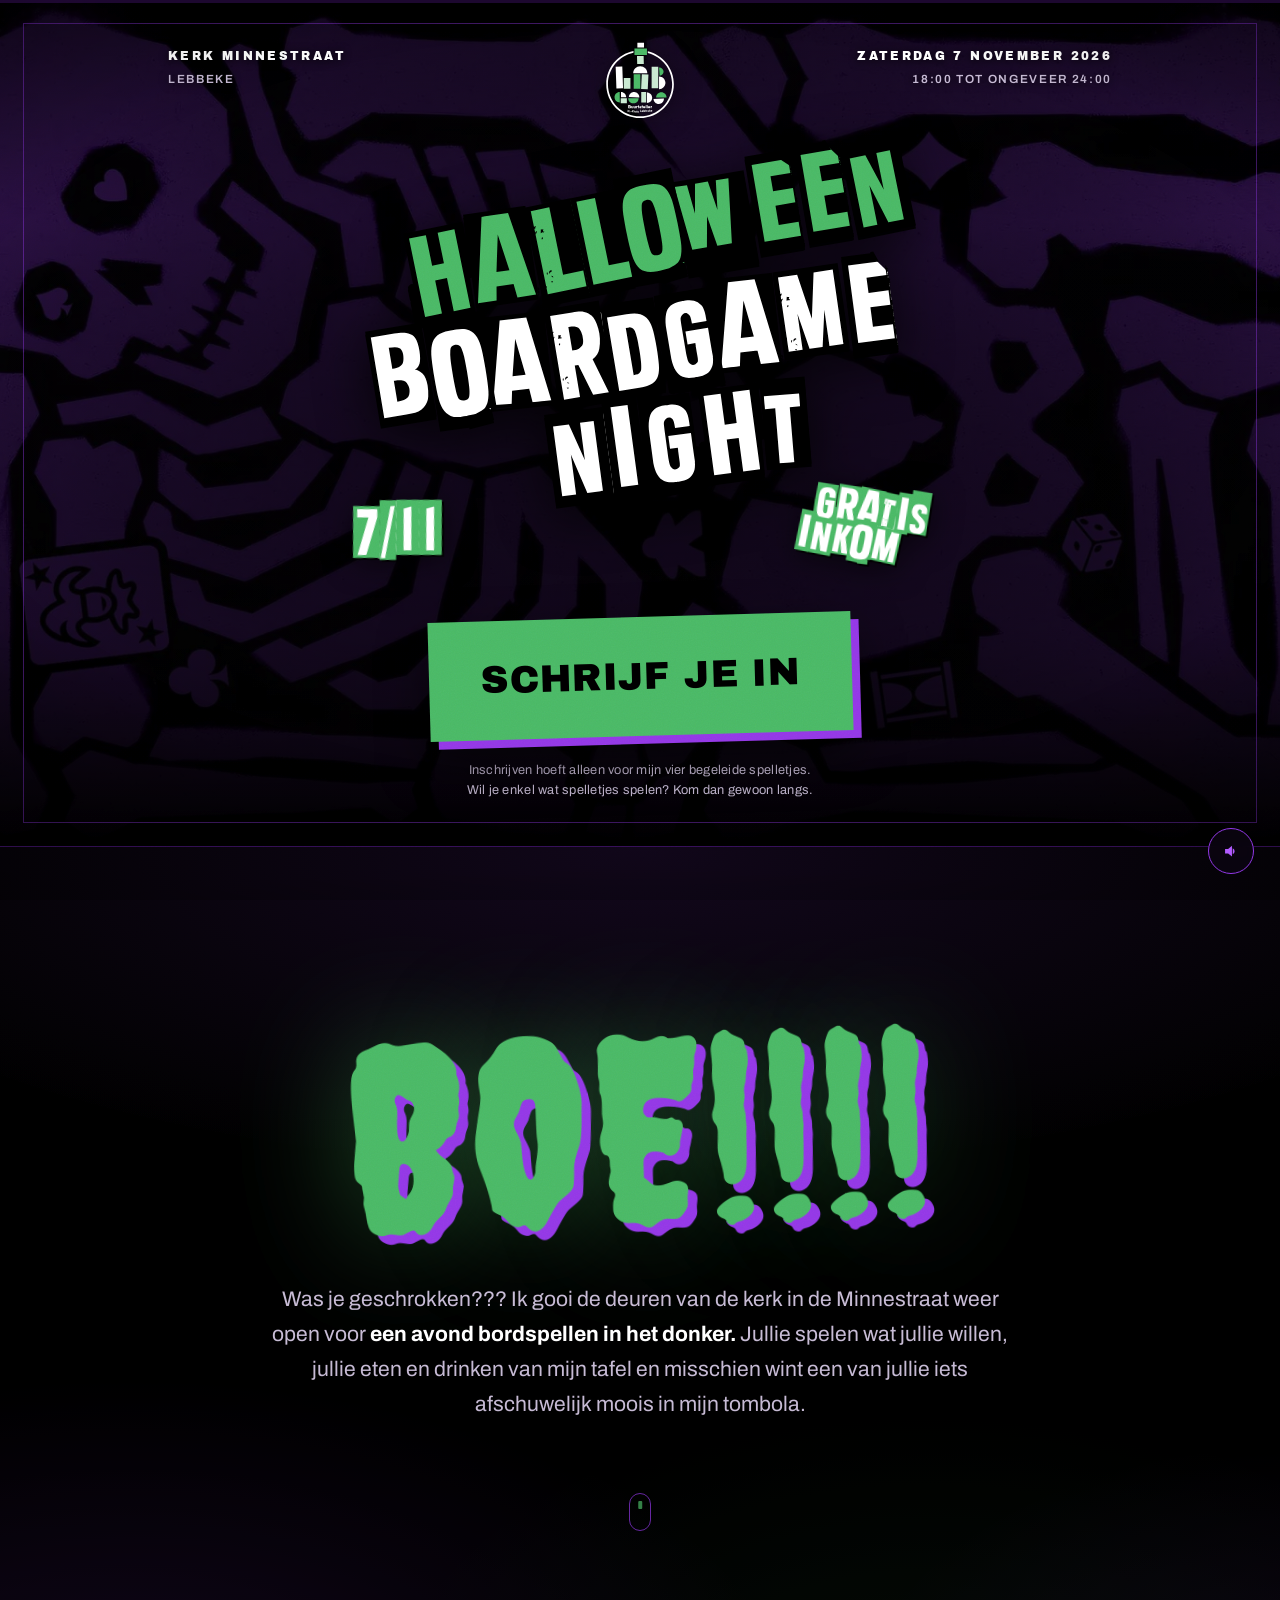
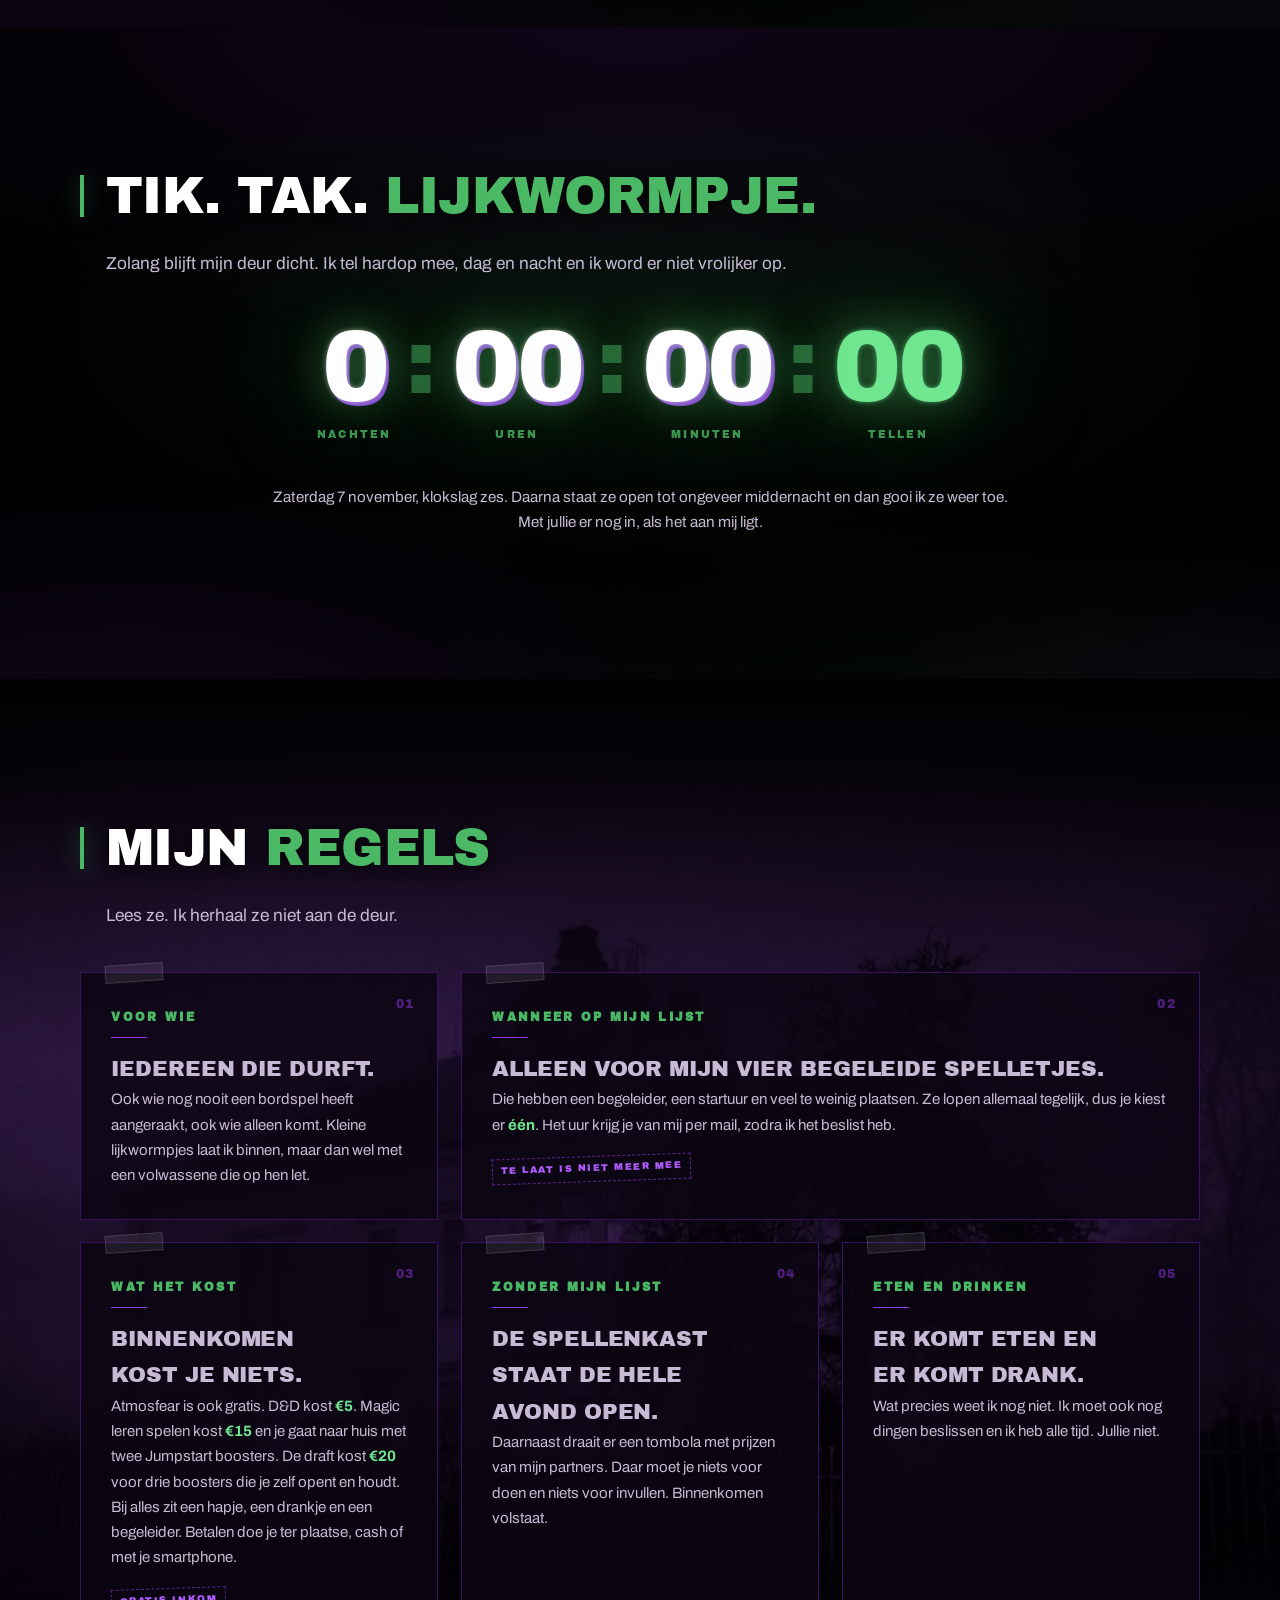
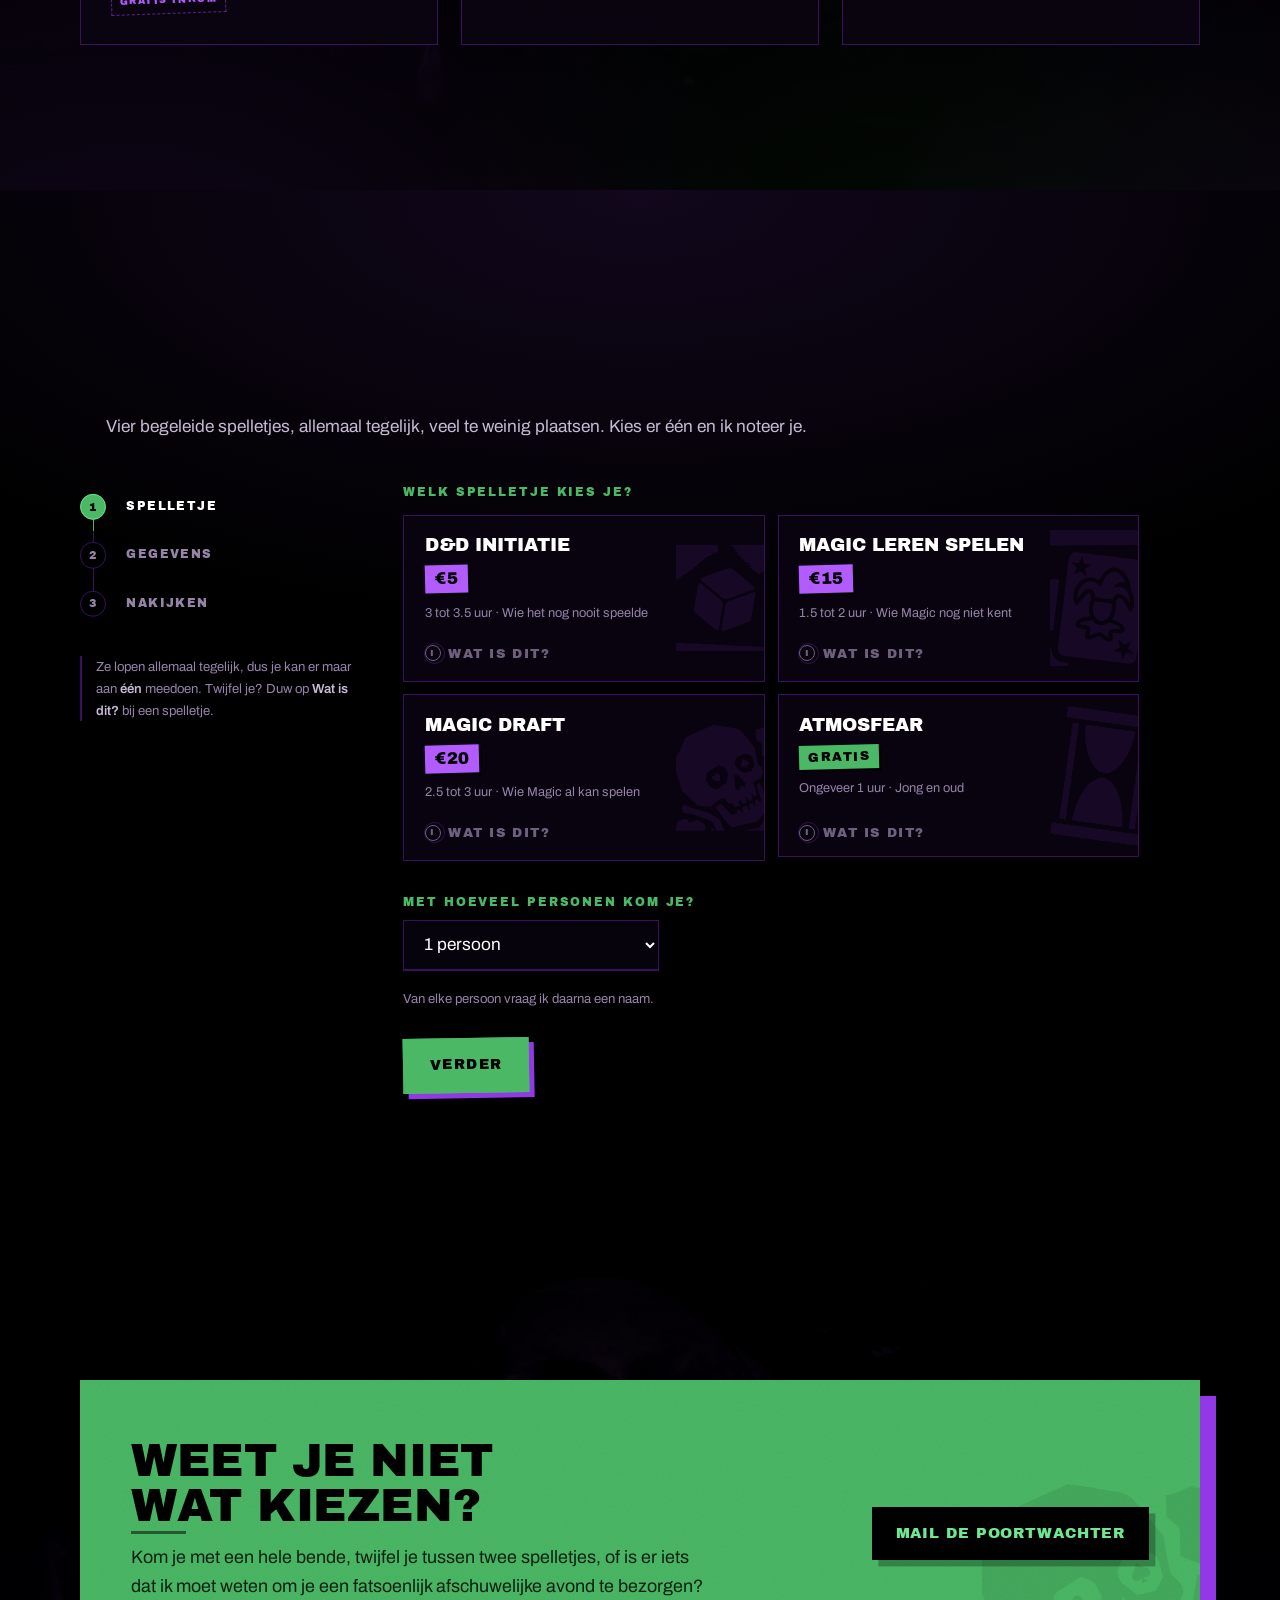
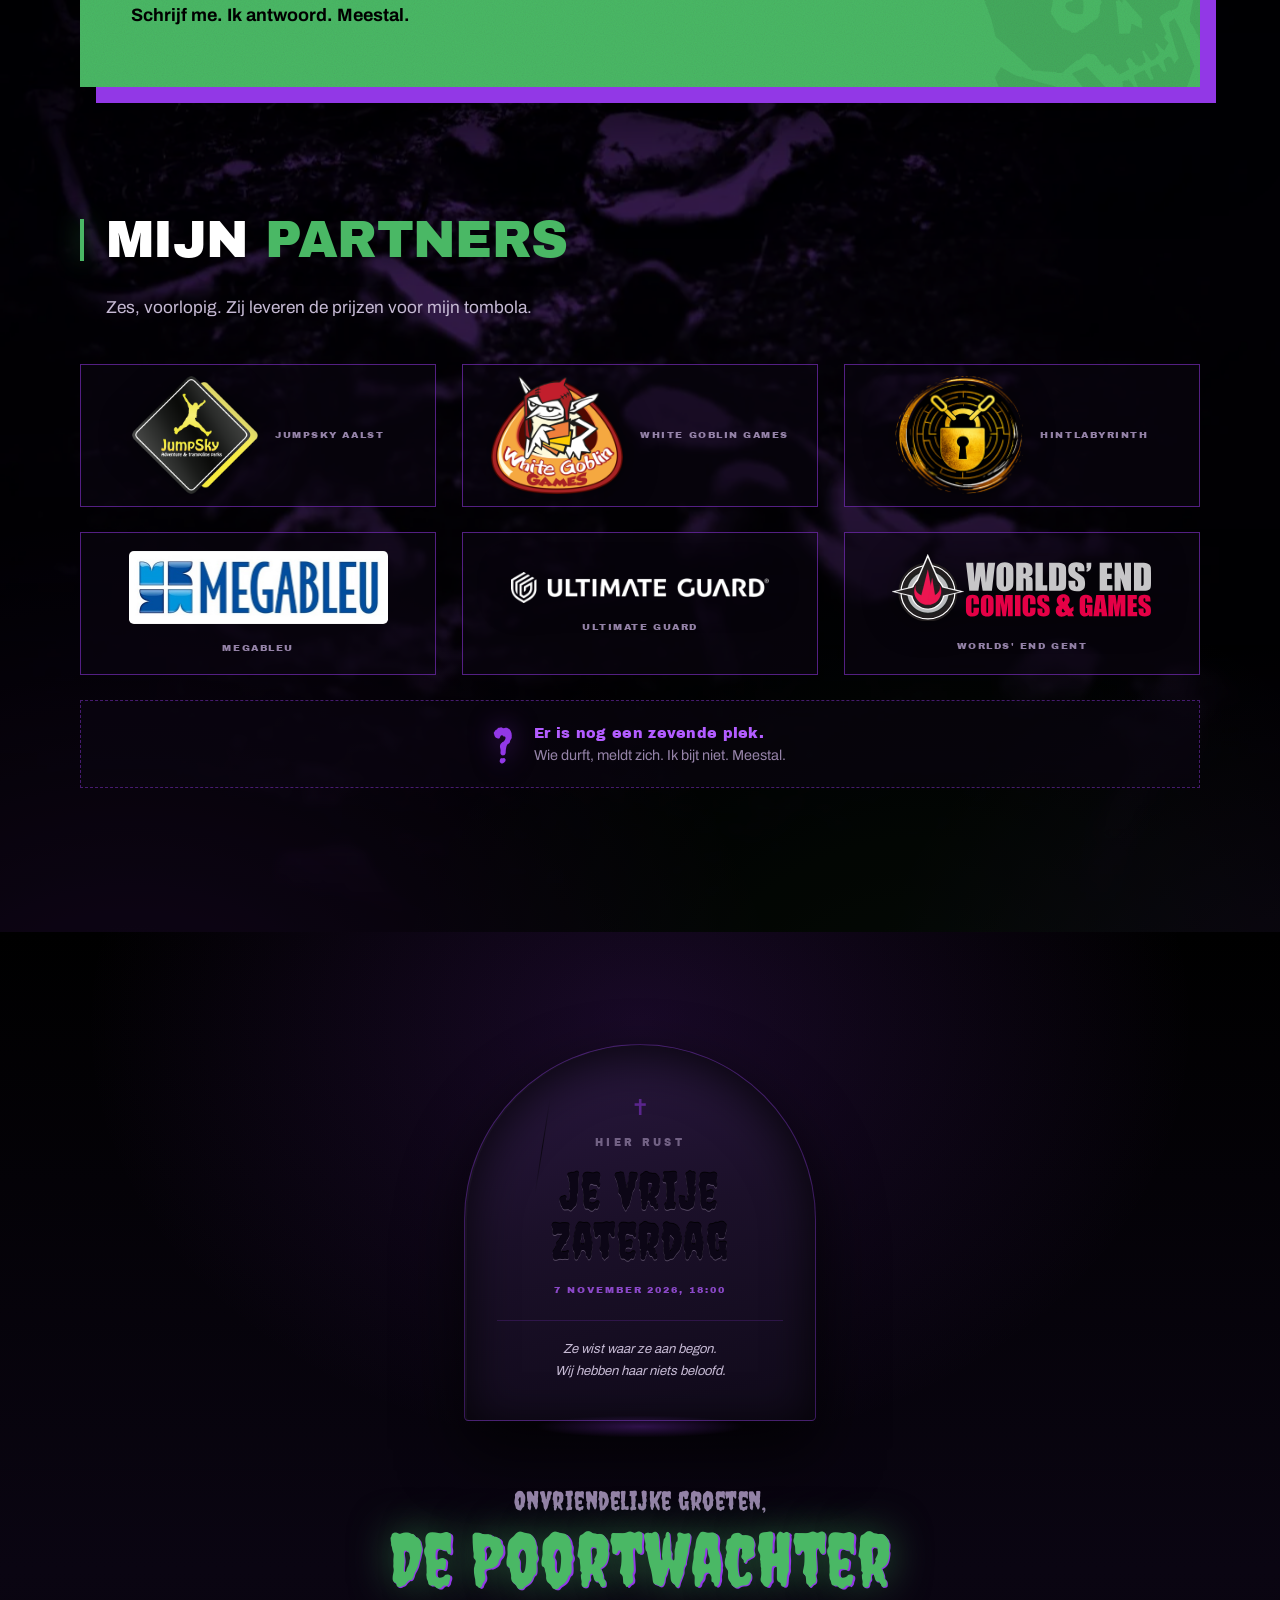
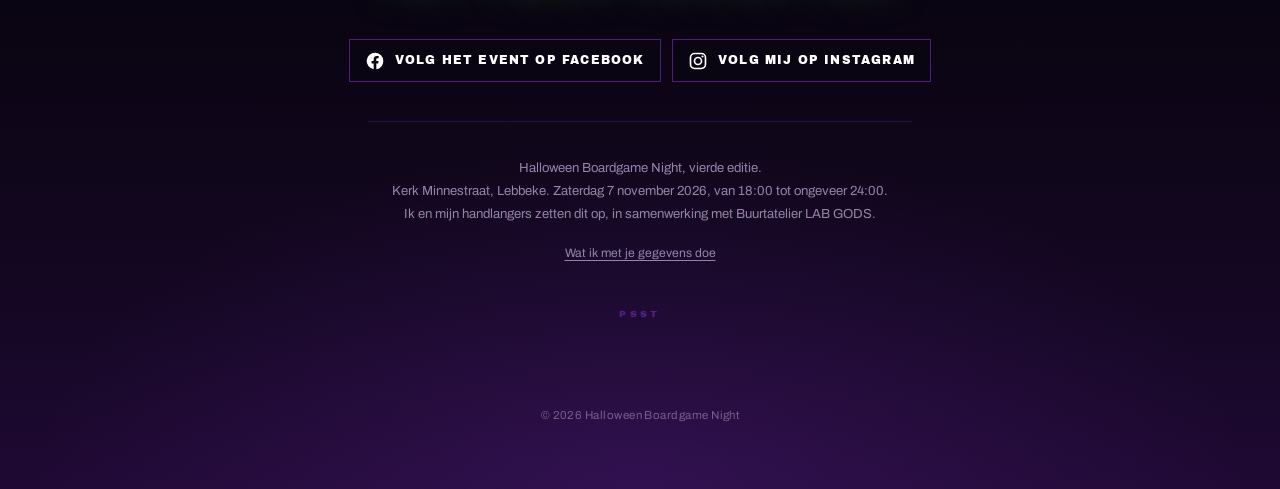
==== commit 2a4513e7: "Meeple-figuur weg, die werd alleen nog door versie 2 gebruikt Co-Authored-By: Claude Opus 5.5 <norep" ====
--- a/index.html
+++ b/index.html
@@ -51,842 +51,1085 @@
 @media (max-width:760px){:root{--img-lig:url("/assets/lig-900.webp");--img-maan:url("/assets/maan-700.webp");--img-mist:url("/assets/mist-700.webp");--img-botten:url("/assets/botten-700.webp");}}
 @media (min-width:1700px){:root{--img-lig:url("/assets/lig-2000.webp");--img-maan:url("/assets/maan-1400.webp");--img-mist:url("/assets/mist-1400.webp");--img-botten:url("/assets/botten-1400.webp");}}
 
+
 /* ================================================================
-   VERSIE 2: DE POORT
-   Een avond in het domein van de Poortwachter, gespeeld als een
-   bordspel. Elk hoofdstuk is een vak op het bord.
-
-   Klassen op <html>, gezet door het script:
-   .js       het script draait
-   .stil     wie minder beweging wil
-   .muis     er is een echte muis
-   .laat     de sierletter Creepster is geladen
+   STAP 2: de hero. De liggende illustratie over de volle breedte,
+   het echte woordmerk, 7/11 en GRATIS INKOM als vector.
+   De rest van de pagina blijft zoals in stap 1.
    ================================================================ */
 :root{
-  --zwart:#000; --nacht:#05020a; --paneel:#0b0512;
+  --zwart:#000000;
+  --paneel:#0B0512;
   --paars:#9238E6; --paars-op:#B25CFF; --paars-diep:#3A1160;
   --groen:#4AB865; --groen-op:#6FE68F;
-  --wit:#fff; --zacht:#C6BAD4; --grijs:#9583A8;
-  --papier:#ece1c6; --papier-donker:#d8c9a6; --inkt:#1d1028; --inkt-zacht:#4f3e5c; --bloed:#8e1c2d;
-  --vuur:#ffb347;
-  --marge:clamp(1.2rem,4.5vw,3rem);
-  --lees:44rem;
-  --zacht-uit:cubic-bezier(.16,.9,.3,1);
-  --veer:cubic-bezier(.2,1.35,.4,1);
+  --wit:#FFFFFF; --zacht:#C6BAD4; --grijs:#9583A8;
+
+  --t--1:.82rem;
+  --t-0:clamp(1rem,.96rem + .2vw,1.08rem);
+  --t-1:clamp(1.1rem,1.02rem + .4vw,1.25rem);
+  --t-2:clamp(1.45rem,1.2rem + 1.2vw,2rem);
+
+  --ruimte:clamp(2.5rem,6vw,4rem);
+  --kolom:40rem;
+  --marge:clamp(1.25rem,4vw,2rem);
 }
 *,*::before,*::after{box-sizing:border-box}
-html{scroll-behavior:smooth;overflow-x:clip;background:var(--nacht)}
-body{margin:0;background:var(--nacht);color:var(--zacht);
-  font-family:Archivo,"Helvetica Neue",Arial,sans-serif;font-size:clamp(1rem,.96rem + .2vw,1.08rem);
-  line-height:1.65;-webkit-font-smoothing:antialiased;overflow-x:clip}
+html{scroll-behavior:smooth;overflow-x:clip}
+body{margin:0;background:var(--zwart);color:var(--zacht);
+  font-family:Archivo,"Helvetica Neue",Arial,sans-serif;font-size:var(--t-0);line-height:1.65;
+  -webkit-font-smoothing:antialiased;overflow-x:hidden}
 img,svg{display:block;max-width:100%}
-a{color:var(--groen-op)}
-button{font:inherit;color:inherit}
+.blad{max-width:var(--kolom);margin-inline:auto;padding:0 var(--marge) 5rem}
 .defs{position:absolute;width:0;height:0;overflow:hidden}
-.vzw{position:absolute!important;width:1px;height:1px;overflow:hidden;clip-path:inset(50%);white-space:nowrap}
-.wrap{width:100%;max-width:74rem;margin-inline:auto;padding-inline:var(--marge)}
-:focus-visible{outline:2px solid var(--groen-op);outline-offset:3px}
-
-.spring{position:fixed;left:1rem;top:1rem;z-index:100;padding:.7rem 1rem;background:var(--groen);
-  color:var(--zwart);font-family:"Archivo Black",Arial,sans-serif;font-size:.8rem;text-decoration:none;
-  transform:translateY(-200%);transition:transform .2s ease}
-.spring:focus{transform:none}
-
-/* ---------- knoppen ---------- */
-.knop{display:inline-block;padding:1.05em 1.9em;background:var(--groen);color:var(--zwart);
-  font-family:"Archivo Black",Arial,sans-serif;font-size:clamp(.92rem,1.6vw,1.1rem);letter-spacing:.06em;
-  text-transform:uppercase;text-decoration:none;border:0;cursor:pointer;
-  box-shadow:.32rem .32rem 0 var(--paars);transform:rotate(-1.2deg);
-  transition:transform .25s var(--veer),box-shadow .25s ease,background .2s ease}
-.knop:hover{background:var(--groen-op);transform:rotate(0) translate(-.12rem,-.12rem);box-shadow:.5rem .5rem 0 var(--paars)}
-.knop:active{transform:translate(.15rem,.15rem);box-shadow:.12rem .12rem 0 var(--paars)}
-.knop-lijn{display:inline-flex;align-items:center;gap:.6rem;padding:.95em 1.5em;
-  border:1px solid rgba(178,92,255,.55);background:rgba(11,5,18,.55);color:var(--wit);
-  font-family:"Archivo Black",Arial,sans-serif;font-size:.76rem;letter-spacing:.12em;text-transform:uppercase;
-  text-decoration:none;cursor:pointer;transition:border-color .2s ease,background .2s ease,color .2s ease}
-.knop-lijn:hover{border-color:var(--groen);background:rgba(74,184,101,.12);color:var(--groen-op)}
-
-/* ---------- koppen ---------- */
-.vak-label{display:inline-flex;align-items:center;gap:.6rem;margin:0 0 1rem;
-  font-family:"Archivo Black",Arial,sans-serif;font-size:.68rem;letter-spacing:.32em;text-transform:uppercase;
-  color:var(--groen)}
-.vak-label::before{content:"";width:1.6rem;height:1.6rem;border:1px solid var(--groen);border-radius:50%;
-  background:radial-gradient(circle,var(--groen) 0 22%,transparent 26%);box-shadow:0 0 1rem rgba(74,184,101,.45)}
-h2{margin:0 0 1.4rem;font-family:"Archivo Black",Arial,sans-serif;font-weight:400;
-  font-size:clamp(2.3rem,7vw,5.6rem);line-height:.92;letter-spacing:-.02em;text-transform:uppercase;
-  color:var(--wit);text-wrap:balance;text-shadow:0 .06em 1.8rem rgba(0,0,0,.9)}
-h2 em{font-style:normal;color:var(--groen);text-shadow:0 0 2.4rem rgba(74,184,101,.35)}
-.kopfijn{max-width:var(--lees);margin:0 0 clamp(2rem,5vw,3.4rem);font-size:clamp(1.05rem,1.6vw,1.25rem);color:var(--zacht)}
-
-/* ---------- lagen over alles ---------- */
-.korrel{position:fixed;inset:-50%;pointer-events:none;z-index:40;opacity:.1;mix-blend-mode:overlay;
+
+/* ================= HERO ================= */
+.hero{position:relative;isolation:isolate;overflow:hidden;
+  min-height:min(94svh,56rem);display:grid;align-items:center;
+  padding:clamp(2rem,5vh,4rem) 0;
+  border-bottom:1px solid var(--paars-diep)}
+
+/* de illustratie, met een sluier die net onder de typografie het donkerst is */
+.hero-beeld{position:absolute;inset:0;z-index:-2;
+  background-image:var(--img-lig);background-size:cover;background-position:50% 44%}
+.hero-beeld::after{content:"";position:absolute;inset:0;
+  background:
+    radial-gradient(78% 62% at 50% 46%,rgba(0,0,0,.74),rgba(0,0,0,.28) 62%,transparent 78%),
+    linear-gradient(180deg,rgba(0,0,0,.6) 0%,rgba(0,0,0,.1) 26%,rgba(0,0,0,.55) 74%,var(--zwart) 100%)}
+@media (max-width:700px){ .hero-beeld{background-position:14% 45%} }
+
+/* dun kader, zoals de rand van een affiche */
+.hero::before{content:"";position:absolute;inset:clamp(.7rem,1.8vw,1.5rem);z-index:1;
+  border:1px solid rgba(146,56,230,.42);pointer-events:none}
+
+.hero-in{position:relative;z-index:2;width:100%;max-width:66rem;margin-inline:auto;
+  padding-inline:clamp(1.6rem,5vw,3.5rem);
+  display:grid;grid-template-columns:1fr 1fr;gap:clamp(1.6rem,4vw,2.6rem) 1rem;
+  align-items:center;justify-items:center}
+
+/* de twee bijschriften bovenaan, links en rechts uitgelijnd */
+.meta{grid-row:1;margin:0;align-self:start;justify-self:stretch;
+  font-family:"Archivo Black",Arial,sans-serif;font-size:clamp(.6rem,1.5vw,.74rem);
+  letter-spacing:.2em;text-transform:uppercase;line-height:1.9;color:var(--wit);
+  text-shadow:0 .1em .7em rgba(0,0,0,.95)}
+.meta span{display:block;color:var(--zacht);font-family:Archivo,Arial,sans-serif;
+  font-weight:600;letter-spacing:.14em}
+.meta-links{text-align:left}
+.meta-rechts{text-align:right}
+
+/* het woordmerk met de twee plakkers eroverheen */
+.merk-vlak{grid-row:2;grid-column:1 / -1;position:relative;
+  width:min(100%,62svh);padding-bottom:clamp(1.4rem,5vw,3rem)}
+.woordmerk{margin:0;
+  filter:drop-shadow(0 .09em 0 rgba(0,0,0,.95)) drop-shadow(0 .3em 1.6rem rgba(0,0,0,.75))}
+.woordmerk svg{width:100%;height:auto}
+
+.plakker{position:absolute;z-index:2;
+  filter:drop-shadow(.16em .16em 0 rgba(0,0,0,.9)) drop-shadow(0 .2em .9rem rgba(0,0,0,.6))}
+.plakker svg{width:100%;height:auto}
+.plakker-datum{left:-2%;bottom:-1%;width:clamp(5rem,17%,9rem);transform:rotate(-5deg)}
+.plakker-gratis{right:-2%;bottom:-2%;width:clamp(7rem,24%,12.5rem);transform:rotate(6deg)}
+
+/* de actie onderaan */
+.hero-actie{grid-row:3;grid-column:1 / -1;text-align:center;margin-top:clamp(.4rem,2vw,1.2rem)}
+.hero-fijn{margin:1.5rem 0 0;font-size:clamp(.7rem,1.6vw,.8rem);line-height:1.6;
+  color:var(--zacht);letter-spacing:.02em;text-shadow:0 .1em .7em rgba(0,0,0,.95)}
+
+@media (max-width:640px){
+  .hero-in{grid-template-columns:1fr;gap:clamp(1.2rem,4vw,2rem)}
+  .meta{grid-row:auto;justify-self:start;text-align:left}
+  .meta-rechts{text-align:left}
+  .merk-vlak{grid-row:auto;grid-column:auto;width:100%;padding-bottom:2.2rem}
+  .hero-actie{grid-row:auto;grid-column:auto;text-align:left}
+  .plakker-datum{left:0;bottom:-2%;width:5rem}
+  .plakker-gratis{right:0;bottom:-4%;width:8rem}
+  .hero{min-height:min(88svh,52rem)}
+}
+
+/* ================= knoppen ================= */
+.knop,button{font:inherit;cursor:pointer;transition:background .14s ease,box-shadow .14s ease,transform .14s ease;font-family:"Archivo Black",Arial,sans-serif;
+  font-size:var(--t--1);letter-spacing:.06em;text-transform:uppercase;text-decoration:none;
+  display:inline-block;padding:.9em 1.3em;border:1px solid var(--paars-diep);
+  background:none;color:var(--wit)}
+.knop{background:var(--groen);border-color:var(--groen);color:var(--zwart)}
+.knop:hover{background:var(--groen-op);border-color:var(--groen-op);color:var(--zwart)}
+
+/* de inschrijfknop is de enige actie in de hero: die mag schreeuwen */
+.knop-groot{font-size:clamp(1.45rem,4.6vw,2.4rem);padding:.72em 1.35em;letter-spacing:.01em;
+  border:0;transform:rotate(-1.6deg);
+  box-shadow:.5rem .5rem 0 var(--paars),0 1.4rem 3rem rgba(0,0,0,.65)}
+.knop-groot:hover,.knop-groot:focus-visible{
+  box-shadow:.78rem .78rem 0 var(--paars-op),0 1.6rem 3.6rem rgba(0,0,0,.75);
+  transform:rotate(-1.6deg) translate(-.18rem,-.18rem)}
+.knop-groot:active{box-shadow:.24rem .24rem 0 var(--paars);
+  transform:rotate(-1.6deg) translate(.18rem,.18rem)}
+@media (max-width:640px){
+  .knop-groot{display:block;width:100%;text-align:center;padding:.78em .6em}
+}
+button:hover{border-color:var(--paars-op);color:var(--paars-op)}
+button[type="submit"]{background:var(--groen);border-color:var(--groen);color:var(--zwart)}
+button[type="submit"]:hover{background:var(--groen-op);border-color:var(--groen-op);color:var(--zwart)}
+button.info,button[data-info]{padding:0;width:1.6em;height:1.6em;line-height:1;
+  border-radius:50%;font-size:var(--t--1);flex:none;align-self:center}
+:focus-visible{outline:2px solid var(--groen-op);outline-offset:2px}
+
+/* ================= typografie ================= */
+h1{margin:0}
+h2{margin:0 0 .9rem;font-family:"Archivo Black",Arial,sans-serif;font-weight:400;
+  font-size:var(--t-2);line-height:1.1;color:var(--groen);text-transform:uppercase;text-wrap:balance}
+p{margin:0 0 1rem}
+strong{color:var(--wit);font-weight:700}
+a{color:var(--paars-op);text-underline-offset:3px}
+a:hover{color:var(--groen-op)}
+
+dl{margin:0}
+dt{margin-top:1.1rem;font-family:"Archivo Black",Arial,sans-serif;font-size:var(--t--1);
+  letter-spacing:.09em;text-transform:uppercase;color:var(--groen)}
+dt:first-child{margin-top:0}
+dd{margin:.2rem 0 0}
+hr{border:0;border-top:1px solid var(--paars-diep);margin:var(--ruimte) 0}
+
+/* ================= formulier ================= */
+fieldset{margin:0 0 1.3rem;border:1px solid var(--paars-diep);padding:1rem 1.1rem}
+legend{padding:0 .4rem;font-family:"Archivo Black",Arial,sans-serif;font-size:var(--t--1);
+  letter-spacing:.09em;text-transform:uppercase;color:var(--groen)}
+label{display:block;margin:.9rem 0 .3rem;font-family:"Archivo Black",Arial,sans-serif;
+  font-size:var(--t--1);letter-spacing:.07em;text-transform:uppercase;color:var(--groen)}
+input,select,textarea{font:inherit;width:100%;padding:.6em .7em;
+  color:var(--wit);background:var(--paneel);border:1px solid var(--paars-diep)}
+input:focus,select:focus,textarea:focus{outline:none;border-color:var(--paars-op)}
+select option{background:var(--paneel);color:var(--wit)}
+.keuze{margin:.15rem 0;display:flex;align-items:baseline;gap:.55rem}
+.keuze input{width:auto;flex:none}
+.keuze label{display:inline;margin:0;font-family:Archivo,Arial,sans-serif;font-size:var(--t-0);
+  letter-spacing:0;text-transform:none;color:var(--wit)}
+.voortgang{color:var(--grijs);font-size:var(--t--1);line-height:1.55}
+
+dialog{max-width:32rem;width:calc(100% - 2rem);background:var(--paneel);color:var(--zacht);
+  border:1px solid var(--paars);padding:1.5rem}
+dialog::backdrop{background:rgba(0,0,0,.8)}
+dialog h2{color:var(--wit)}
+
+.partners ul{list-style:none;padding:0;margin:1.2rem 0;
+  display:grid;grid-template-columns:repeat(auto-fit,minmax(7rem,1fr));gap:.6rem}
+.partners li{border:1px solid var(--paars-diep);color:var(--grijs);font-size:var(--t--1);
+  display:grid;place-items:center;aspect-ratio:3/2}
+
+footer p{font-size:var(--t--1);color:var(--grijs)}
+footer p:first-child{font-family:"Archivo Black",Arial,sans-serif;font-size:var(--t-1);
+  color:var(--groen);text-transform:uppercase;line-height:1.2}
+
+.let-op{border:1px dashed var(--paars-diep);padding:.7rem .9rem;
+  margin:var(--marge) auto;max-width:var(--kolom);font-size:var(--t--1);color:var(--grijs)}
+
+/* de bedanktpagina heeft geen hero: geef ze wat lucht bovenaan */
+.blad-alleen{padding-top:var(--ruimte)}
+.blad-alleen h1{font-family:"Archivo Black",Arial,sans-serif;font-weight:400;
+  font-size:clamp(2rem,1.5rem + 2.4vw,3.2rem);line-height:1.02;color:var(--wit);
+  text-transform:uppercase;margin:0 0 .6rem}
+
+
+/* ================================================================
+   DE BLOKKEN: regelkaarten, keuzekaarten, velden, chips, ticket.
+   ================================================================ */
+
+/* ---- Mijn regels als opgeplakte briefjes ---- */
+.regelmuur{display:grid;gap:clamp(.9rem,2vw,1.4rem);
+  grid-template-columns:repeat(auto-fit,minmax(min(100%,17rem),1fr))}
+@media (min-width:64rem){
+  .regelmuur{grid-template-columns:repeat(6,1fr)}
+  .regelkaart:nth-child(1){grid-column:span 2}
+  .regelkaart:nth-child(2){grid-column:span 4}
+  .regelkaart:nth-child(3){grid-column:span 2}
+  .regelkaart:nth-child(4){grid-column:span 2}
+  .regelkaart:nth-child(5){grid-column:span 2}
+}
+.regelkaart{position:relative;padding:clamp(1.3rem,2.4vw,1.9rem);
+  border:1px solid var(--paars-diep);background:rgba(11,5,18,.82);
+  transition:transform .25s cubic-bezier(.2,1.1,.35,1),border-color .25s ease,background .25s ease}
+.regelkaart::before{content:"";position:absolute;top:-.55rem;left:1.5rem;width:3.6rem;height:1.1rem;
+  background:rgba(255,255,255,.08);border:1px solid rgba(255,255,255,.13);transform:rotate(-4deg);
+  transition:background .25s ease,border-color .25s ease}
+.regelkaart:hover{transform:translateY(-.45rem) rotate(-.5deg);border-color:var(--groen);
+  background:rgba(74,184,101,.08)}
+.regelkaart:hover::before{background:rgba(74,184,101,.38);border-color:var(--groen-op)}
+.regelkaart h3{margin:0 0 .7rem;font-family:"Archivo Black",Arial,sans-serif;font-size:.78rem;
+  letter-spacing:.16em;text-transform:uppercase;color:var(--groen)}
+.regelkaart p{margin:0;color:var(--zacht);line-height:1.68}
+.regelkaart strong{color:var(--wit)}
+
+/* ---- algemene formulierdelen ---- */
+.veldkop{margin:0 0 .8rem;font-family:"Archivo Black",Arial,sans-serif;font-size:.74rem;
+  letter-spacing:.16em;text-transform:uppercase;color:var(--groen)}
+.fijn{margin:.6rem 0 0;font-size:.82rem;line-height:1.6;color:var(--grijs)}
+.fijn-boven{margin:-.3rem 0 .8rem}
+.fijn b{color:var(--zacht)}
+fieldset.naakt{border:0;padding:0;margin:0 0 2rem}
+.vzw{position:absolute;width:1px;height:1px;overflow:hidden;clip-path:inset(50%)}
+
+/* ---- keuzekaarten met een figuur uit de tekening ---- */
+.spellijst{display:grid;gap:.8rem}
+@media (min-width:44rem){ .spellijst{grid-template-columns:1fr 1fr} }
+.spelkeuze{position:relative}
+.spelkaart{display:block;margin:0;cursor:pointer;position:relative;overflow:hidden;
+  min-height:10rem;
+  font-family:Archivo,Arial,sans-serif;text-transform:none;letter-spacing:0;color:var(--zacht);
+  border:1px solid var(--paars-diep);background:rgba(11,5,18,.78);
+  transition:border-color .22s ease,background .22s ease,transform .22s cubic-bezier(.2,1.1,.35,1)}
+.spelkaart:hover{border-color:var(--paars);background:rgba(146,56,230,.14);
+  transform:translateY(-.3rem)}
+.spelkeuze.aan .spelkaart{border-color:var(--groen);background:rgba(74,184,101,.1);
+  box-shadow:.3rem .3rem 0 rgba(74,184,101,.24)}
+.spelkaart input{position:absolute;width:1px;height:1px;overflow:hidden;clip-path:inset(50%)}
+.spelfiguur{position:absolute;right:-1rem;top:50%;translate:0 -50%;width:6.5rem;
+  color:var(--paars);opacity:.11;pointer-events:none;
+  transition:opacity .3s ease,color .3s ease,transform .4s cubic-bezier(.2,1.1,.35,1)}
+.spelfiguur svg{width:100%;height:auto;fill:currentColor;display:block}
+.spelkaart:hover .spelfiguur{opacity:.2;transform:rotate(-6deg) scale(1.05)}
+.spelkeuze.aan .spelfiguur{color:var(--groen);opacity:.26}
+.spelnaam{display:block;position:relative;z-index:1;
+  font-family:"Archivo Black",Arial,sans-serif;font-size:1.15rem;line-height:1.15;
+  color:var(--wit);text-transform:uppercase;margin-bottom:.55rem}
+.spelkeuze.aan .spelnaam{color:var(--groen-op)}
+/* de prijs is na de naam het belangrijkste op de kaart, dus die mag gelezen worden */
+.spelprijs{display:inline-block;position:relative;z-index:1;
+  font-family:"Archivo Black",Arial,sans-serif;
+  font-size:clamp(.92rem,2.6vw,1.05rem);letter-spacing:.02em;line-height:1;
+  text-transform:uppercase;padding:.34em .6em;
+  background:var(--paars-op);color:var(--zwart);
+  transform:rotate(-1.5deg);box-shadow:.16rem .16rem 0 rgba(0,0,0,.55)}
+.spelprijs.gratis{background:var(--groen);color:var(--zwart);
+  font-size:clamp(.7rem,2vw,.8rem);letter-spacing:.12em;padding:.45em .7em}
+.spelkeuze.aan .spelprijs{background:var(--groen-op)}
+.spelkeuze.aan .spelprijs.gratis{background:var(--groen-op)}
+.spelduur{display:block;position:relative;z-index:1;margin-top:.65rem;
+  font-size:.8rem;color:var(--grijs);line-height:1.5;max-width:15rem}
+.spelkaart input:focus-visible ~ .spelnaam{outline:2px solid var(--groen-op);outline-offset:4px}
+
+/* ---- gekozen spel bovenaan stap 2 ---- */
+.gekozen{margin:0 0 .4rem;display:flex;align-items:center;gap:.8rem;flex-wrap:wrap;
+  color:var(--zacht)}
+.gekozen strong{color:var(--wit)}
+.teller{margin:0 0 1.8rem;font-family:"Archivo Black",Arial,sans-serif;font-size:.7rem;
+  letter-spacing:.16em;text-transform:uppercase;color:var(--grijs);font-variant-numeric:tabular-nums}
+
+/* ---- velden ---- */
+.veld{display:grid;gap:.45rem;margin:0 0 1.8rem}
+.veld label{margin:0;display:flex;align-items:baseline;gap:.5rem;flex-wrap:wrap;
+  font-family:"Archivo Black",Arial,sans-serif;font-size:.74rem;letter-spacing:.16em;
+  text-transform:uppercase;color:var(--groen)}
+.veld label em{font-style:normal;font-family:Archivo,Arial,sans-serif;font-weight:600;
+  font-size:.66rem;letter-spacing:.08em;padding:.15em .45em}
+.vereist{background:var(--paars);color:var(--wit)}
+.optioneel{border:1px solid var(--paars-diep);color:var(--grijs)}
+input,select,textarea{font:inherit;width:100%;padding:.8em .9em;
+  color:var(--wit);background:rgba(11,5,18,.7);
+  border:1px solid var(--paars-diep);border-bottom-width:2px;
+  transition:border-color .18s ease,background .18s ease}
+input:hover,select:hover{border-color:var(--paars)}
+input:focus,select:focus,textarea:focus{outline:none;border-color:var(--groen-op);
+  background:rgba(74,184,101,.07)}
+select option{background:#0B0512;color:var(--wit)}
+
+/* ---- antwoorden als chips ---- */
+.chips{display:flex;flex-wrap:wrap;gap:.5rem}
+.chip{margin:0;position:relative;font-family:Archivo,Arial,sans-serif;
+  text-transform:none;letter-spacing:0;color:var(--zacht)}
+.chip input{position:absolute;width:1px;height:1px;overflow:hidden;clip-path:inset(50%)}
+.chip span{display:block;cursor:pointer;padding:.6em 1em;
+  border:1px solid var(--paars-diep);background:rgba(11,5,18,.7);color:var(--zacht);
+  font-size:.9rem;line-height:1.3;
+  transition:border-color .16s ease,background .16s ease,color .16s ease,transform .16s ease}
+.chip span:hover{border-color:var(--paars);color:var(--wit);transform:translateY(-2px)}
+.chip input:checked + span{background:var(--groen);border-color:var(--groen);color:var(--zwart);
+  font-weight:700;transform:rotate(-1deg)}
+.chip input:focus-visible + span{outline:2px solid var(--groen-op);outline-offset:3px}
+
+/* ---- foutmelding ---- */
+.fout{display:none;margin:0 0 1.3rem;padding:.85rem 1.1rem;
+  border-left:3px solid var(--paars-op);background:rgba(146,56,230,.18);
+  color:var(--wit);font-size:.9rem;line-height:1.5}
+.fout.aan{display:block;animation:schud .3s steps(2) 2}
+@keyframes schud{0%{transform:translateX(0)}50%{transform:translateX(-5px)}100%{transform:translateX(0)}}
+
+/* ---- acties onderaan een stap ---- */
+.acties{display:flex;flex-wrap:wrap;gap:.7rem;align-items:center;margin:0}
+.acties button{border:1px solid var(--paars-diep);background:none;color:var(--zacht);
+  padding:.9em 1.3em;font-family:"Archivo Black",Arial,sans-serif;font-size:.76rem;
+  letter-spacing:.1em;text-transform:uppercase;cursor:pointer;transition:all .16s ease}
+.acties button:hover{border-color:var(--paars-op);color:var(--wit)}
+.acties button.hoofd{background:var(--groen);border-color:var(--groen);color:var(--zwart);
+  padding:1em 1.8em;font-size:.9rem;transform:rotate(-1deg);
+  box-shadow:.32rem .32rem 0 var(--paars)}
+.acties button.hoofd:hover{background:var(--groen-op);border-color:var(--groen-op);color:var(--zwart);
+  box-shadow:.48rem .48rem 0 var(--paars-op);transform:rotate(-1deg) translate(-.1rem,-.1rem)}
+.acties button.hoofd:active{box-shadow:.16rem .16rem 0 var(--paars);
+  transform:rotate(-1deg) translate(.1rem,.1rem)}
+
+/* ---- het overzicht als ticket ---- */
+.ticket{border:1px solid var(--paars);background:rgba(11,5,18,.88);
+  padding:1.7rem 1.8rem;margin:0 0 1.8rem;position:relative;overflow:hidden}
+.ticket::before,.ticket::after{content:"";position:absolute;width:1.2rem;height:1.2rem;
+  background:var(--zwart);border-radius:50%;top:50%;translate:0 -50%;z-index:2}
+.ticket::before{left:-.65rem}
+.ticket::after{right:-.65rem}
+.ticket-fig{position:absolute;right:-2rem;bottom:-2.5rem;width:11rem;color:var(--paars);
+  opacity:.1;pointer-events:none}
+.ticket-fig svg{width:100%;height:auto;fill:currentColor;display:block}
+.ticket > *:not(.ticket-fig){position:relative;z-index:1}
+.ticket-kop{margin:0 0 1.2rem;font-family:"Archivo Black",Arial,sans-serif;
+  font-size:clamp(1.4rem,3.5vw,2rem);line-height:1.05;text-transform:uppercase;color:var(--groen)}
+.ticket-feiten{display:grid;grid-template-columns:auto 1fr;gap:.3rem 1.4rem;margin:0 0 1.4rem;
+  padding-bottom:1.4rem;border-bottom:1px dashed var(--paars-diep)}
+.ticket-feiten dt{margin:0;font-family:"Archivo Black",Arial,sans-serif;font-size:.66rem;
+  letter-spacing:.14em;text-transform:uppercase;color:var(--grijs);line-height:1.9}
+.ticket-feiten dd{margin:0;color:var(--wit);font-weight:600}
+.ticket-lijst{list-style:none;margin:0;padding:0;display:grid;gap:1.2rem}
+.ticket-lijst > li{padding-top:1.2rem;border-top:1px dashed var(--paars-diep)}
+.ticket-lijst > li:first-child{padding-top:0;border-top:0}
+.ticket-naam{margin:0 0 .6rem;font-family:"Archivo Black",Arial,sans-serif;font-size:1.05rem;
+  text-transform:uppercase;color:var(--wit);line-height:1.25}
+.ticket-naam span{display:block;font-family:Archivo,Arial,sans-serif;font-weight:400;
+  font-size:.82rem;text-transform:none;color:var(--grijs)}
+.ticket-antw{display:grid;grid-template-columns:auto 1fr;gap:.2rem 1rem;margin:0;font-size:.85rem}
+.ticket-antw dt{margin:0;color:var(--grijs);line-height:1.7}
+.ticket-antw dd{margin:0;color:var(--zacht);text-align:right}
+
+/* ---- chips met een regeltje uitleg eronder ---- */
+.chips-groot{display:grid;grid-template-columns:1fr;gap:.6rem}
+@media (min-width:34rem){ .chips-groot{grid-template-columns:1fr 1fr} }
+.chips-groot .chip span{padding:.85em 1em;height:100%}
+.chips-groot .chip span{font-family:"Archivo Black",Arial,sans-serif;font-size:.86rem;
+  letter-spacing:.02em;color:var(--wit);text-transform:uppercase;line-height:1.2}
+.chips-groot .chip em{display:block;margin-top:.4rem;font-style:normal;
+  font-family:Archivo,Arial,sans-serif;font-weight:400;font-size:.8rem;letter-spacing:0;
+  text-transform:none;line-height:1.45;color:var(--grijs)}
+.chips-groot .chip span:hover{transform:none;border-color:var(--paars)}
+.chips-groot .chip span:hover em{color:var(--zacht)}
+.chips-groot .chip input:checked + span{transform:none;color:var(--zwart)}
+.chips-groot .chip input:checked + span em{color:rgba(0,0,0,.72)}
+
+/* ================================================================
+   SFEER EN SCROLLBELEVING
+   De pagina is één donkere nacht. Elke band heeft een eigen foto
+   die trager beweegt dan de tekst en vloeit met een lange verloop
+   in de volgende. Geen harde scheidingen, geen losse tekeningen.
+   ================================================================ */
+:root{ --breed:76rem; --lees:46rem; }
+::selection{background:var(--groen);color:var(--zwart)}
+
+html{scroll-behavior:smooth}
+main{position:relative;z-index:1}
+.blad{max-width:none;margin:0;padding:0}
+.wrap{max-width:var(--breed);margin-inline:auto;
+  padding-inline:clamp(1.2rem,4vw,3rem);position:relative;z-index:2}
+
+/* ---- de band: het bouwblok van de hele pagina ---- */
+.band{position:relative;isolation:isolate;overflow:clip;
+  padding-block:clamp(4.5rem,12vw,9rem)}
+.band-foto{position:absolute;inset:-14% 0;z-index:-2;
+  background-size:cover;background-position:50% 50%;
+  transform:translate3d(0,var(--y,0px),0);will-change:transform}
+.band-foto::after{content:"";position:absolute;inset:0;background:rgba(0,0,0,.4)}
+/* de sluier ligt stil terwijl de foto beweegt, zo lopen de banden in elkaar over */
+.band-sluier{position:absolute;inset:0;z-index:-1;pointer-events:none;
+  background:linear-gradient(180deg,
+    var(--zwart) 0%,rgba(0,0,0,.92) 9%,rgba(0,0,0,.5) 34%,
+    rgba(0,0,0,.58) 62%,rgba(0,0,0,.95) 91%,var(--zwart) 100%)}
+.band-maan .band-foto{background-image:var(--img-maan);background-position:50% 28%}
+.band-mist .band-foto{background-image:var(--img-mist);background-position:50% 42%}
+.band-botten .band-foto{background-image:var(--img-botten);background-position:50% 55%}
+.band-leeg{background:
+  radial-gradient(120% 70% at 50% 0%,rgba(146,56,230,.12),transparent 60%),var(--zwart)}
+.band-klok{background:
+  radial-gradient(70% 55% at 50% 46%,rgba(74,184,101,.09),transparent 70%),
+  radial-gradient(120% 80% at 50% 0%,rgba(146,56,230,.1),transparent 62%),var(--zwart)}
+.band-klok .wrap{text-align:center}
+.band-klok h2,.band-klok .kopfijn{text-align:left}
+
+/* een trage sliert damp onderaan elke band */
+.damp{position:absolute;inset:auto -12% -12% -12%;height:62%;z-index:-1;pointer-events:none;opacity:.6;
+  background:
+    radial-gradient(58% 100% at 18% 100%,rgba(146,56,230,.2),transparent 72%),
+    radial-gradient(48% 92% at 68% 100%,rgba(74,184,101,.1),transparent 72%),
+    radial-gradient(40% 80% at 92% 100%,rgba(146,56,230,.14),transparent 72%);
+  animation:damp 34s ease-in-out infinite alternate}
+@keyframes damp{from{transform:translate3d(-5%,0,0) scaleY(1)}
+                to{transform:translate3d(5%,0,0) scaleY(1.12)}}
+
+/* ---- korrel, vignet en bliksem over alles heen ---- */
+.korrel{position:fixed;inset:-50%;pointer-events:none;z-index:40;opacity:.11;mix-blend-mode:overlay;
   background-image:url("data:image/svg+xml,%3Csvg xmlns='http://www.w3.org/2000/svg' width='260' height='260'%3E%3Cfilter id='n'%3E%3CfeTurbulence type='fractalNoise' baseFrequency='.85' numOctaves='3'/%3E%3C/filter%3E%3Crect width='260' height='260' filter='url(%23n)'/%3E%3C/svg%3E");
   animation:korrel 5s steps(5) infinite}
 @keyframes korrel{0%{transform:translate(0,0)}20%{transform:translate(-3%,2%)}40%{transform:translate(2%,-3%)}
   60%{transform:translate(-2%,-2%)}80%{transform:translate(3%,1%)}100%{transform:translate(0,0)}}
 .vignet{position:fixed;inset:0;pointer-events:none;z-index:39;
-  background:radial-gradient(125% 95% at 50% 45%,transparent 50%,rgba(0,0,0,.6) 100%)}
+  background:radial-gradient(120% 90% at 50% 45%,transparent 46%,rgba(0,0,0,.55) 100%)}
 .bliksem{position:fixed;inset:0;pointer-events:none;z-index:41;opacity:0;
   background:linear-gradient(180deg,rgba(255,255,255,.55),rgba(178,92,255,.2) 45%,transparent)}
 .bliksem.flits{animation:flits .8s linear}
 @keyframes flits{0%{opacity:0}4%{opacity:.75}9%{opacity:.03}15%{opacity:.55}22%{opacity:.02}
   31%{opacity:.34}44%{opacity:0}100%{opacity:0}}
-.voortgang{position:fixed;top:0;left:0;right:0;height:3px;z-index:45;pointer-events:none;background:rgba(58,17,96,.45)}
+
+/* ---- de voortgangslijn bovenaan ---- */
+.voortgang{position:fixed;top:0;left:0;right:0;height:3px;z-index:45;pointer-events:none;
+  background:rgba(58,17,96,.5)}
 .voortgang i{display:block;height:100%;transform-origin:0 50%;transform:scaleX(var(--sp,0));
-  background:linear-gradient(90deg,var(--paars),var(--groen-op));box-shadow:0 0 .8rem rgba(111,230,143,.6)}
-
-/* ---------- de balk bovenaan, pas na de poort ---------- */
-.balk{position:fixed;top:0;left:0;right:0;z-index:44;display:flex;align-items:center;gap:1.4rem;
-  padding:.65rem var(--marge);background:linear-gradient(180deg,rgba(5,2,10,.92),rgba(5,2,10,.7));
-  backdrop-filter:blur(8px);border-bottom:1px solid rgba(146,56,230,.18);
-  transform:translateY(-110%);transition:transform .45s var(--zacht-uit)}
-.balk.aan{transform:none}
-.balk-merk{font-family:"Archivo Black",Arial,sans-serif;color:var(--wit);text-decoration:none;letter-spacing:.08em}
-.balk-merk sup{color:var(--groen);font-size:.6em;margin-left:.15em}
-.balk-feit{flex:1;font-family:"Archivo Black",Arial,sans-serif;font-size:.62rem;letter-spacing:.2em;
-  text-transform:uppercase;color:var(--grijs)}
-.balk-knop{padding:.62em 1.1em;background:var(--groen);color:var(--zwart);text-decoration:none;
-  font-family:"Archivo Black",Arial,sans-serif;font-size:.7rem;letter-spacing:.12em;text-transform:uppercase;
-  box-shadow:.18rem .18rem 0 var(--paars)}
-@media (max-width:700px){ .balk-feit{display:none} .balk{justify-content:space-between} }
-
-/* ---------- het speelbord aan de zijkant ---------- */
-.bord{position:fixed;right:clamp(.8rem,1.6vw,1.6rem);top:50%;z-index:43;translate:0 -50%;
-  opacity:0;pointer-events:none;transition:opacity .5s ease}
-.bord.aan{opacity:1;pointer-events:auto}
-.bord ol{list-style:none;margin:0;padding:.6rem .5rem;display:grid;gap:.55rem;position:relative;
-  background:rgba(5,2,10,.62);border:1px solid rgba(146,56,230,.22);border-radius:1.2rem;backdrop-filter:blur(6px)}
-.bord ol::before{content:"";position:absolute;left:50%;top:1.4rem;bottom:1.4rem;width:0;margin-left:-1px;
-  border-left:2px dotted rgba(146,56,230,.45)}
-.bord a{position:relative;display:block;text-decoration:none;color:var(--grijs)}
-.bord-vak{position:relative;width:1.7rem;height:1.7rem;display:grid;place-items:center;border-radius:.35rem;
-  border:1px solid rgba(146,56,230,.5);background:var(--paneel);
-  font-family:"Archivo Black",Arial,sans-serif;font-size:.62rem;color:var(--grijs);
-  transition:border-color .3s ease,background .3s ease,color .3s ease,transform .3s var(--veer)}
-.bord-naam{position:absolute;right:calc(100% + 1rem);top:50%;margin-top:-.8em;padding:.3em .6em;border-radius:.3rem;
-  background:rgba(5,2,10,.85);font-family:"Archivo Black",Arial,sans-serif;font-size:.6rem;letter-spacing:.16em;text-transform:uppercase;
-  opacity:0;translate:.4rem 0;transition:opacity .25s ease,translate .25s ease;white-space:nowrap;pointer-events:none}
-.bord a:hover .bord-naam,.bord a:focus-visible .bord-naam,.bord a.nu .bord-naam{opacity:1;translate:0 0}
-.bord a.gehad .bord-vak{border-color:var(--groen);color:var(--groen)}
-.bord a.nu .bord-vak{background:var(--groen);border-color:var(--groen-op);color:var(--zwart);transform:scale(1.12)}
-.bord a.nu .bord-naam{color:var(--wit)}
-.bord-pion{position:absolute;right:-.9rem;top:.75rem;width:1.1rem;color:var(--groen-op);
-  filter:drop-shadow(0 0 .5rem rgba(111,230,143,.7));transform:translateY(var(--pion,0px));
-  transition:transform .6s var(--veer)}
-.bord-pion svg{width:100%;height:auto;fill:currentColor}
-@media (max-width:1099px){ .bord{display:none} }
-
-/* ---------- geluid ---------- */
+  background:linear-gradient(90deg,var(--paars),var(--groen-op))}
+
+/* ---- geluidsknop ---- */
 .geluid{position:fixed;right:clamp(.9rem,2vw,1.6rem);bottom:clamp(.9rem,2vw,1.6rem);z-index:46;
-  width:3rem;height:3rem;display:grid;place-items:center;border-radius:50%;cursor:pointer;
-  border:1px solid var(--paars);background:rgba(6,3,11,.75);color:var(--paars-op);
-  backdrop-filter:blur(6px);transition:transform .2s ease,background .2s ease,color .2s ease,border-color .2s ease}
+  width:2.9rem;height:2.9rem;border-radius:50%;display:grid;place-items:center;
+  border:1px solid var(--paars);background:rgba(11,5,18,.82);color:var(--paars-op);
+  backdrop-filter:blur(6px);cursor:pointer;padding:0;
+  transition:border-color .2s ease,color .2s ease,background .2s ease,transform .2s ease}
 .geluid:hover{border-color:var(--groen);color:var(--groen-op);transform:scale(1.08)}
 .geluid.aan{border-color:var(--groen);color:var(--zwart);background:var(--groen)}
 .geluid svg{width:1.15rem;height:1.15rem;fill:currentColor}
-.geluid.aan::after{content:"";position:absolute;inset:-5px;border-radius:50%;border:1px solid var(--groen);
-  animation:golf 1.8s ease-out infinite}
-@keyframes golf{from{opacity:.9;transform:scale(.9)}to{opacity:0;transform:scale(1.5)}}
-
-/* ================================================================
-   VAK 0: DE POORT
-   De sectie is de aanloop. De scène blijft staan terwijl je scrolt:
-   --p loopt van 0 tot 1, --d is de hoek van de deuren, --s hoe ver
-   je door de deuropening loopt. Het script zet ze, CSS rekent.
-   ================================================================ */
-.poort{position:relative;height:260vh;height:260svh;--p:0;--d:0;--s:1;
-  --poort-h:min(72svh,118vw)}
-.poort-scene{position:sticky;top:0;height:100vh;height:100svh;overflow:hidden;isolation:isolate;background:#030106}
-.poort-scene::after{content:"";position:absolute;left:0;right:0;bottom:0;height:22%;z-index:4;pointer-events:none;
-  background:linear-gradient(180deg,transparent,var(--nacht));opacity:clamp(0,calc(var(--p) * 1.6),1)}
-.poort-lucht{position:absolute;inset:-4%;z-index:0;background:var(--img-maan) 50% 18%/cover no-repeat;
-  opacity:.42;filter:saturate(.75) brightness(.8);transform:scale(calc(1 + var(--p) * .12))}
-.poort-lucht::after{content:"";position:absolute;inset:0;
-  background:radial-gradient(70% 60% at 50% 55%,transparent 30%,rgba(3,1,6,.85) 100%),
-             linear-gradient(180deg,rgba(3,1,6,.2),rgba(3,1,6,.1) 50%,#030106 100%)}
-
-/* wat er achter de deur ligt: alleen zichtbaar in de deuropening, en die groeit mee */
-.poort-achter{position:absolute;inset:0;z-index:1;
-  -webkit-mask:url("data:image/svg+xml,%3Csvg xmlns='http://www.w3.org/2000/svg' viewBox='0 0 800 1000'%3E%3Cpath d='M0 1000V330C0 150 160 30 400 0C640 30 800 150 800 330V1000Z'/%3E%3C/svg%3E") 50% 50% / auto calc(var(--poort-h) * var(--s)) no-repeat;
-          mask:url("data:image/svg+xml,%3Csvg xmlns='http://www.w3.org/2000/svg' viewBox='0 0 800 1000'%3E%3Cpath d='M0 1000V330C0 150 160 30 400 0C640 30 800 150 800 330V1000Z'/%3E%3C/svg%3E") 50% 50% / auto calc(var(--poort-h) * var(--s)) no-repeat}
-.poort-beeld{position:absolute;inset:0;background:var(--img-lig) 50% 44%/cover no-repeat;
-  filter:brightness(calc(.32 + var(--p) * .42)) saturate(1.05);transform:scale(calc(1.12 - var(--p) * .12))}
-.poort-beeld::after{content:"";position:absolute;inset:0;
-  background:radial-gradient(80% 65% at 50% 47%,rgba(0,0,0,.7),rgba(0,0,0,.25) 62%,transparent 80%),
-             linear-gradient(180deg,rgba(0,0,0,.55),transparent 30%,rgba(0,0,0,.5) 80%,#030106)}
-.poort-licht{position:absolute;inset:0;pointer-events:none;mix-blend-mode:screen;
-  opacity:clamp(0,calc(var(--d) / 60),1);
-  background:radial-gradient(40% 55% at 50% 52%,rgba(255,214,150,.5),rgba(178,92,255,.18) 45%,transparent 72%)}
-.affiche{position:absolute;inset:0;display:flex;flex-direction:column;align-items:center;justify-content:center;
-  gap:clamp(.8rem,2.2vh,1.4rem);padding:clamp(4.5rem,10vh,6rem) var(--marge) clamp(2rem,6vh,3.5rem);text-align:center;
-  opacity:clamp(0,calc(var(--p) * 2.4 - .2),1);transform:scale(calc(.9 + var(--p) * .1))}
-.lab{width:clamp(3.4rem,6vw,4.6rem)}
-.lab svg{width:100%;height:auto}
-.affiche-meta{margin:0;display:flex;gap:1.2rem;flex-wrap:wrap;justify-content:center;
-  font-family:"Archivo Black",Arial,sans-serif;font-size:clamp(.6rem,1.3vw,.74rem);letter-spacing:.24em;
-  text-transform:uppercase;color:var(--wit);text-shadow:0 .1em .8em #000}
-.affiche-meta span + span::before{content:"\2726";margin-right:1.2rem;color:var(--groen)}
-.merk{position:relative;width:min(100%,46rem)}
-.woordmerk{margin:0;filter:drop-shadow(0 .6rem 2.4rem rgba(0,0,0,.85))}
-.woordmerk svg{width:100%;height:auto}
-.plakker{position:absolute;width:clamp(4.4rem,13vw,8.6rem);filter:drop-shadow(0 .4rem 1rem rgba(0,0,0,.7))}
-.plakker svg{width:100%;height:auto}
-.plakker-datum{left:-2%;bottom:-6%;transform:rotate(-7deg)}
-.plakker-gratis{right:-3%;bottom:-10%;transform:rotate(8deg)}
-.affiche-uur{margin:.4rem 0 0;font-family:"Archivo Black",Arial,sans-serif;font-size:clamp(.7rem,1.4vw,.84rem);
-  letter-spacing:.2em;text-transform:uppercase;color:var(--groen-op)}
-.affiche-actie{margin:.4rem 0 0;display:flex;flex-wrap:wrap;gap:1.1rem 1.4rem;justify-content:center;align-items:center}
-.affiche-fijn{margin:0;max-width:32rem;font-size:clamp(.74rem,1.4vw,.86rem);color:var(--zacht);line-height:1.6;text-shadow:0 .1em .6em #000}
-
-/* de stenen boog met de twee deuren */
-.poort-boog{position:absolute;left:50%;top:50%;z-index:2;height:var(--poort-h);aspect-ratio:4 / 5;
-  transform:translate(-50%,-50%) scale(var(--s));perspective:1600px;pointer-events:none;
-  opacity:clamp(0,calc((5.2 - var(--s)) / 1.6),1)}
-.boog{position:absolute;left:-7.5%;top:-5%;width:115%;height:110%;max-width:none;overflow:visible}
-.boog-steen{fill:none;stroke:#221236;stroke-width:52}
-.boog-voeg{fill:none;stroke:#0b0512;stroke-width:52;stroke-dasharray:3 62}
-.boog-rand{fill:none;stroke:#7d45c4;stroke-opacity:.55;stroke-width:2}
-.boog-sluit{fill:#2a1744;stroke:#9238e6;stroke-width:3}
-.kier{position:absolute;left:50%;top:2%;bottom:0;width:6px;translate:-50% 0;z-index:1;
-  background:linear-gradient(180deg,transparent,#fffaf0 10%,#ffe0a8 55%,#ffb860 92%,rgba(255,180,90,.3));
-  box-shadow:0 0 1.4rem .5rem rgba(255,214,150,.75),0 0 4.5rem 1.6rem rgba(255,170,80,.45),0 0 9rem 3rem rgba(178,92,255,.35);
-  opacity:clamp(0,calc(1 - var(--p) * 3),1);animation:kier 3.2s ease-in-out infinite}
-@keyframes kier{0%,100%{filter:brightness(1)}45%{filter:brightness(1.35)}55%{filter:brightness(.85)}}
-.deur{position:absolute;top:0;bottom:0;width:50%;
-  opacity:clamp(0,calc((96 - var(--d)) / 14),1);filter:brightness(calc(1 - var(--d) / 220))}
-.deur svg{width:100%;height:100%;filter:drop-shadow(0 0 1.5rem rgba(0,0,0,.8))}
-.deur-l{left:0;transform-origin:0 50%;transform:rotateY(calc(var(--d) * -1deg))}
-.deur-r{right:0;transform-origin:100% 50%;transform:rotateY(calc(var(--d) * 1deg))}
-.deur-r svg{transform:scaleX(-1)}
-.poort.klopt .deur{animation:bonk .42s ease-out}
-@keyframes bonk{0%,100%{translate:0 0}30%{translate:0 -.25%}60%{translate:0 .2%}}
-
-/* de tekst voor de poort */
-.poort-voor{position:absolute;inset:0;z-index:3;display:flex;flex-direction:column;align-items:center;
-  justify-content:space-between;padding:clamp(1.4rem,4vh,2.6rem) var(--marge) clamp(1.2rem,4vh,2.4rem);
-  text-align:center;pointer-events:none;opacity:clamp(0,calc(1 - var(--p) * 5),1)}
-.poort-titel{margin:0;font-family:"Archivo Black",Arial,sans-serif;font-size:clamp(.72rem,1.6vw,.95rem);
-  letter-spacing:.38em;text-transform:uppercase;color:var(--wit);text-shadow:0 0 1.2rem rgba(178,92,255,.6)}
-.poort-titel span{margin-left:.8em;color:var(--groen)}
-.poort-sub{margin:.4rem 0 0;font-size:clamp(.8rem,1.5vw,.95rem);color:var(--zacht);letter-spacing:.04em}
-.klop{pointer-events:auto;margin-top:auto;margin-bottom:.8rem;padding:.9em 1.6em;cursor:pointer;
-  border:1px solid rgba(255,200,120,.55);background:rgba(10,5,16,.72);color:#ffe2b0;
-  font-family:"Archivo Black",Arial,sans-serif;font-size:.74rem;letter-spacing:.24em;text-transform:uppercase;
-  box-shadow:0 0 2rem rgba(255,180,90,.18);backdrop-filter:blur(4px);
-  transition:background .2s ease,box-shadow .2s ease,transform .2s var(--veer)}
-.klop:hover{background:rgba(255,180,90,.14);box-shadow:0 0 3rem rgba(255,180,90,.35);transform:scale(1.05)}
-.poort.voorbij .klop{pointer-events:none}
-.poort-wenk{margin:0;display:grid;justify-items:center;gap:.5rem;font-family:"Archivo Black",Arial,sans-serif;
-  font-size:.6rem;letter-spacing:.3em;text-transform:uppercase;color:var(--grijs)}
-.poort-wenk span{width:1.3rem;height:2.1rem;border:1px solid var(--paars);border-radius:1rem;position:relative}
-.poort-wenk span::after{content:"";position:absolute;left:50%;top:.4rem;width:.2rem;height:.45rem;margin-left:-.1rem;
-  border-radius:1px;background:var(--groen);animation:zak 1.8s ease-in-out infinite}
-@keyframes zak{0%{transform:translateY(0);opacity:0}30%{opacity:1}100%{transform:translateY(.8rem);opacity:0}}
-
-/* zonder beweging: de poort staat al open */
-.stil .poort,.no-js .poort{height:100vh;height:100svh}
-.stil .poort-boog,.stil .poort-voor{display:none}
-.stil .poort-achter{-webkit-mask:none;mask:none}
-.stil .poort-beeld{filter:brightness(.8);transform:none}
-.stil .affiche{opacity:1;transform:none}
-
-/* ================================================================
-   VAK 1: BOE, en een tekst die woord per woord oplicht
-   ================================================================ */
-.boe{position:relative;height:230vh;--p:0}
-.boe-plak{position:sticky;top:0;height:100vh;height:100svh;display:flex;flex-direction:column;
-  align-items:center;justify-content:center;text-align:center;padding:5rem var(--marge) 3rem}
+
+/* ---- opplakken bij het scrollen ---- */
+@keyframes plakop{
+  0%{opacity:0;transform:translateY(-22px) rotate(var(--kant,-5deg)) scale(1.1)}
+  55%{opacity:1;transform:translateY(4px) rotate(calc(var(--kant,-5deg) * -.25)) scale(.985)}
+  78%{transform:translateY(-2px) rotate(calc(var(--kant,-5deg) * .12)) scale(1.005)}
+  100%{opacity:1;transform:none}
+}
+@keyframes stijgop{from{opacity:0;transform:translateY(26px)}to{opacity:1;transform:none}}
+.op{opacity:0}
+.op.in{animation:stijgop .7s cubic-bezier(.16,.84,.3,1) both;animation-delay:calc(var(--i,0) * 85ms)}
+.op.plak.in{animation:plakop .62s cubic-bezier(.2,1.25,.35,1) both;
+  animation-delay:calc(var(--i,0) * 85ms)}
+
+/* ================= BOE ================= */
+.boe-sectie{text-align:center;padding-block:clamp(5rem,15vw,11rem) clamp(3rem,8vw,6rem)}
 .boe-woord{margin:0;font-family:Creepster,"Archivo Black",Impact,sans-serif;
-  font-size:clamp(5rem,22vw,17rem);line-height:.8;color:var(--groen);letter-spacing:.02em;
-  text-shadow:.035em .035em 0 var(--paars),0 0 7rem rgba(74,184,101,.4)}
-.boe-l{display:inline-block;opacity:0}
-.boe-woord.in .boe-l{animation:slag .62s cubic-bezier(.18,1.6,.38,1) both;animation-delay:calc(var(--l) * 75ms)}
-@keyframes slag{
-  0%{opacity:0;transform:scale(3.6) translateY(-.15em) rotate(var(--lr,-8deg));filter:blur(14px);
-     text-shadow:.12em 0 0 rgba(255,0,70,.7),-.12em 0 0 rgba(0,230,255,.6)}
-  45%{opacity:1;filter:blur(0)}
-  70%{transform:scale(.92) rotate(calc(var(--lr,-8deg) * -.3))}
-  100%{opacity:1;transform:scale(1) rotate(calc(var(--lr,-8deg) * .15));filter:none}
+  font-size:clamp(4.5rem,21vw,16rem);line-height:.82;color:var(--groen);
+  letter-spacing:.02em;text-shadow:.035em .035em 0 var(--paars),0 0 7rem rgba(74,184,101,.4)}
+.boe-woord.in{animation:boeknal .75s cubic-bezier(.2,1.7,.35,1) both,
+  boebeef .09s steps(2) .75s 5}
+@keyframes boeknal{
+  0%{opacity:0;transform:scale(.3) rotate(-12deg)}
+  58%{opacity:1;transform:scale(1.09) rotate(3deg)}
+  100%{opacity:1;transform:scale(1) rotate(-2deg)}
 }
-.schok main{animation:schok .5s cubic-bezier(.36,.07,.19,.97) both}
-@keyframes schok{
-  10%,90%{transform:translate3d(-2px,1px,0)}
-  20%,80%{transform:translate3d(4px,-2px,0)}
-  30%,50%,70%{transform:translate3d(-7px,3px,0) rotate(-.25deg)}
-  40%,60%{transform:translate3d(7px,-3px,0) rotate(.25deg)}
+@keyframes boebeef{
+  0%{transform:scale(1) rotate(-2deg) translate(0,0)}
+  50%{transform:scale(1.012) rotate(-1deg) translate(-8px,5px)}
+  100%{transform:scale(1) rotate(-2deg) translate(0,0)}
 }
-.boe-tekst{max-width:50rem;margin:clamp(1.6rem,4vw,2.8rem) auto 0;
-  font-family:"Archivo Black",Arial,sans-serif;font-size:clamp(1.25rem,2.9vw,2.4rem);line-height:1.22;
-  letter-spacing:-.01em;color:var(--wit);text-wrap:balance}
-.boe-tekst w{opacity:clamp(.13,calc(var(--p) * var(--n) * 1.3 - var(--i)),1);transition:opacity .12s linear}
-.boe-tekst b w{color:var(--groen-op)}
-.boe-tekst b{font-weight:400}
-.stil .boe{height:auto}
-.stil .boe-plak{position:static;height:auto;padding-block:clamp(5rem,14vw,9rem)}
-.stil .boe-l{opacity:1}
-.stil .boe-tekst w{opacity:1}
-
-/* ================================================================
-   VAK 2: DE ZANDLOPER en de klapklok
-   ================================================================ */
-.tijd{position:relative;padding-block:clamp(5rem,12vw,9rem);
-  background:radial-gradient(60% 50% at 25% 50%,rgba(74,184,101,.08),transparent 70%)}
-.tijd-raster{display:grid;gap:clamp(2rem,5vw,5rem);align-items:center}
-@media (min-width:900px){ .tijd-raster{grid-template-columns:minmax(14rem,22rem) 1fr} }
-.loper-vak{display:grid;justify-items:center;gap:1rem}
-.loper{position:relative;width:clamp(11rem,22vw,15rem);aspect-ratio:220 / 380;padding:0;border:0;background:none;cursor:pointer;
-  transition:transform 1s cubic-bezier(.5,0,.2,1);filter:drop-shadow(0 1.6rem 2.6rem rgba(0,0,0,.8))}
-.loper:hover{transform:rotate(-3deg)}
-.loper.draait{transform:rotate(180deg)}
-.loper-hout{position:absolute;inset:0;width:100%;height:100%;overflow:visible}
-.loper-glas{fill:url(#glas);stroke:rgba(214,196,240,.45);stroke-width:2}
-.loper-plank{fill:#24123a;stroke:#5a2f8a;stroke-width:2}
-.loper-paal{fill:#1a0d2a;stroke:#4a2577;stroke-width:1.5}
-.loper-glans{fill:none;stroke:rgba(255,255,255,.3);stroke-width:3;stroke-linecap:round}
-.loper-zand{position:absolute;inset:0;width:100%;height:100%;pointer-events:none}
-.loper-zin{min-height:3.4em;max-width:18rem;margin:0;text-align:center;font-size:.9rem;color:var(--groen-op)}
-.tijd-tekst h2{font-size:clamp(2.1rem,5.6vw,4.6rem)}
-.klok{list-style:none;margin:clamp(.6rem,2vw,1.4rem) 0 0;padding:0;display:flex;align-items:flex-start;
-  gap:clamp(.3rem,1.3vw,1.1rem);flex-wrap:nowrap}
+.boe-tekst{max-width:var(--lees);margin:clamp(1.8rem,5vw,3rem) auto 0;
+  font-size:clamp(1.05rem,1.9vw,1.32rem);line-height:1.66;color:var(--zacht)}
+.boe-tekst strong{color:var(--wit)}
+.boe-tekst w{display:inline-block;opacity:0;filter:blur(6px);transform:translateY(.5em)}
+.boe-tekst.in w{animation:woordop .5s ease-out forwards;
+  animation-delay:calc(.15s + var(--w) * 32ms)}
+@keyframes woordop{to{opacity:1;filter:blur(0);transform:none}}
+
+/* een pijl die zegt dat er meer is */
+.verder-pijl{display:block;margin:clamp(2.5rem,7vw,4.5rem) auto 0;width:1.4rem;height:2.4rem;
+  border:1px solid var(--paars);border-radius:1rem;position:relative;opacity:.7}
+.verder-pijl::after{content:"";position:absolute;left:50%;top:.45rem;translate:-50% 0;
+  width:.22rem;height:.5rem;border-radius:1px;background:var(--groen);
+  animation:zak 1.8s ease-in-out infinite}
+@keyframes zak{0%{transform:translateY(0);opacity:0}30%{opacity:1}100%{transform:translateY(.85rem);opacity:0}}
+
+/* ================= koppen ================= */
+h2{margin:0 0 clamp(1.6rem,3.5vw,2.6rem);font-family:"Archivo Black",Arial,sans-serif;
+  font-weight:400;font-size:clamp(1.8rem,5vw,3.2rem);line-height:.98;color:var(--wit);
+  text-transform:uppercase;letter-spacing:-.01em;text-wrap:balance;position:relative;
+  padding-left:clamp(1rem,2vw,1.6rem);text-shadow:0 .08em 1.4rem rgba(0,0,0,.9)}
+h2::before{content:"";position:absolute;left:0;top:.08em;bottom:.08em;width:.28rem;
+  background:var(--groen);box-shadow:0 0 1.4rem rgba(74,184,101,.6)}
+h2 em{font-style:normal;color:var(--groen)}
+.kopfijn{margin:-.8rem 0 clamp(1.8rem,4vw,2.6rem) clamp(1rem,2vw,1.6rem);
+  max-width:var(--lees);color:var(--zacht)}
+
+/* ================= de klok ================= */
+.klok{position:relative;margin:0;padding:0;list-style:none;
+  display:flex;align-items:flex-start;justify-content:center;gap:clamp(.2rem,1.2vw,1.1rem);
+  flex-wrap:nowrap}
 .klok li{text-align:center;min-width:0}
-.klok li.punt{font-family:"Archivo Black",Arial,sans-serif;color:var(--groen);opacity:.5;
-  font-size:clamp(1.6rem,5.5vw,4rem);line-height:1;padding-top:.15em;animation:dubbelpunt 1s steps(2,jump-none) infinite}
-@keyframes dubbelpunt{0%,49%{opacity:.55}50%,100%{opacity:.12}}
-.flap{display:inline-grid;position:relative;perspective:4em;
-  font-family:"Archivo Black",Arial,sans-serif;font-size:clamp(1.9rem,6.6vw,4.9rem);
-  line-height:1;letter-spacing:-.03em;font-variant-numeric:tabular-nums;color:var(--wit)}
-.flap > span{grid-area:1 / 1;display:block;padding:.1em .16em .08em;border-radius:.1em;
-  background:linear-gradient(180deg,#24133b 0%,#170c27 49.6%,#0f0819 50.4%,#160b25 100%);
-  box-shadow:inset 0 0 0 1px rgba(146,56,230,.28),inset 0 .04em 0 rgba(255,255,255,.08);
-  backface-visibility:hidden;-webkit-backface-visibility:hidden}
-.flap b{font-weight:400;display:block;min-width:1ch;text-align:center;
-  text-shadow:0 0 .05em rgba(255,255,255,.4),0 0 .45em rgba(74,184,101,.45)}
-.flap-boven,.flap-val-boven{clip-path:inset(0 0 50% 0)}
-.flap-onder,.flap-val-onder{clip-path:inset(50% 0 0 0)}
-.flap-val{visibility:hidden}
-.flap.klapt .flap-val{visibility:visible}
-.flap.klapt .flap-val-boven{animation:klap-boven .3s cubic-bezier(.55,.06,.85,.4) both}
-.flap.klapt .flap-val-onder{animation:klap-onder .3s cubic-bezier(.15,.7,.45,1.2) .3s both}
-@keyframes klap-boven{from{transform:rotateX(0);filter:brightness(1)}to{transform:rotateX(-90deg);filter:brightness(.45)}}
-@keyframes klap-onder{from{transform:rotateX(90deg);filter:brightness(1.5)}to{transform:rotateX(0);filter:brightness(1)}}
-.flap::after{content:"";position:absolute;left:0;right:0;top:50%;height:.035em;min-height:2px;
-  margin-top:-.0175em;background:rgba(0,0,0,.75);z-index:3;pointer-events:none}
-.klok li[data-t="s"] .flap b{color:var(--groen-op);text-shadow:0 0 .06em rgba(111,230,143,.6),0 0 .5em rgba(74,184,101,.7)}
-.klok li[data-t="s"] .flap > span{box-shadow:inset 0 0 0 1px rgba(74,184,101,.4),0 0 1.4rem rgba(74,184,101,.18)}
+.klok li.punt{align-self:flex-start;font-family:"Archivo Black",Arial,sans-serif;
+  color:var(--groen);opacity:.5;line-height:.92;padding-top:.02em;
+  font-size:clamp(2rem,8.5vw,5.6rem);
+  text-shadow:0 0 .4em rgba(74,184,101,.6);
+  animation:knipper 1s steps(2,jump-none) infinite}
+@keyframes knipper{0%,49%{opacity:.55}50%,100%{opacity:.12}}
+.cijfer{display:block;font-family:"Archivo Black",Arial,sans-serif;
+  font-size:clamp(2.2rem,9.5vw,6.4rem);line-height:.92;color:var(--wit);
+  font-variant-numeric:tabular-nums;letter-spacing:-.03em;
+  text-shadow:0 0 .05em rgba(255,255,255,.5),0 0 .4em rgba(74,184,101,.55),
+              0 0 1.2em rgba(74,184,101,.35),.035em .035em 0 var(--paars);
+  animation:tl 7s linear infinite}
+/* een stervende buis: onregelmatig knipperen */
+@keyframes tl{
+  0%,17%,19%,21%,55%,57%,100%{opacity:1}
+  18%,20%{opacity:.34}
+  56%{opacity:.55}
+  82%{opacity:.86}
+}
+.klok li:nth-child(3) .cijfer{animation-delay:-2.3s}
+.klok li:nth-child(5) .cijfer{animation-delay:-4.1s}
+.klok li:nth-child(7) .cijfer{animation-delay:-5.6s}
 .eenheid{display:block;margin-top:.7rem;font-family:"Archivo Black",Arial,sans-serif;
-  font-size:clamp(.48rem,1.1vw,.62rem);letter-spacing:.2em;text-transform:uppercase;color:var(--groen);opacity:.85}
-.klokvoet{max-width:34rem;margin:clamp(1.6rem,4vw,2.4rem) 0 0;color:var(--zacht);font-size:.95rem}
-
-/* ================================================================
-   VAK 3: DE KAARTEN, als een hand speelkaarten, en de dobbelsteen
-   ================================================================ */
-.kaarten{position:relative;padding-block:clamp(5rem,12vw,9rem) clamp(4rem,9vw,7rem);overflow:hidden}
-.hand{position:relative;margin:clamp(1rem,3vw,2rem) auto 0;height:clamp(29rem,40vw,34rem);max-width:74rem}
-.kaart{position:absolute;left:50%;top:1.5rem;width:clamp(13rem,17vw,15rem);aspect-ratio:5 / 7.6;margin-left:calc(clamp(13rem,17vw,15rem) / -2);
-  --k:0;--uit:calc(var(--k) - var(--m,2));z-index:calc(10 - (var(--k) - var(--m,2)) * (var(--k) - var(--m,2)));
-  transform-origin:50% 130%;
-  transform:translateX(calc(var(--uit) * min(13.5rem,15.5vw))) translateY(calc(var(--uit) * var(--uit) * .9rem)) rotate(calc(var(--uit) * 6deg));
-  transition:transform .6s var(--zacht-uit),filter .4s ease,opacity .4s ease;perspective:1400px}
-.hand:hover .kaart:not(:hover):not(.open){filter:brightness(.6)}
-.kaart:hover:not(.open),.kaart:focus-within:not(.open){z-index:20;
-  transform:translateX(calc(var(--uit) * min(13.5rem,15.5vw))) translateY(-1.8rem) rotate(calc(var(--uit) * 3deg)) scale(1.05)}
-.kaart.open{z-index:30;transform:translateX(0) translateY(-.5rem) scale(1.18)}
-.hand.heeft-open .kaart:not(.open){filter:brightness(.35) blur(1px);opacity:.75}
-.kaart.aangewezen{animation:aangewezen 1.4s ease-in-out 2}
-@keyframes aangewezen{0%,100%{filter:none}50%{filter:drop-shadow(0 0 2rem rgba(111,230,143,.9)) brightness(1.25)}}
-.kaart-binnen{position:relative;width:100%;height:100%;transform-style:preserve-3d;
-  transition:transform .8s cubic-bezier(.3,1.3,.45,1);rotate:var(--kr,0)}
-.kaart.open .kaart-binnen{transform:rotateY(180deg)}
-.kaart-voor,.kaart-achter{position:absolute;inset:0;backface-visibility:hidden;-webkit-backface-visibility:hidden;
-  border-radius:.9rem;overflow:hidden;
-  box-shadow:0 1.6rem 3rem rgba(0,0,0,.75),inset 0 0 0 1px rgba(178,92,255,.45)}
-.kaart-voor{display:flex;flex-direction:column;align-items:center;padding:1rem 1rem 1.1rem;text-align:center;
+  font-size:clamp(.5rem,1.3vw,.66rem);letter-spacing:.2em;text-transform:uppercase;
+  color:var(--groen);opacity:.8}
+.klok li[data-t="s"] .cijfer{color:var(--groen-op);
+  text-shadow:0 0 .05em rgba(111,230,143,.6),0 0 .5em rgba(74,184,101,.7),
+              0 0 1.4em rgba(74,184,101,.45)}
+.klok li.tik .cijfer{animation:tik .55s ease-out}
+@keyframes tik{0%{transform:scale(1.07);filter:brightness(1.9)}100%{transform:scale(1);filter:none}}
+.klokvoet{margin:clamp(1.6rem,4vw,2.6rem) auto 0;color:var(--zacht);font-size:.95rem;
+  max-width:var(--lees);text-align:center}
+
+/* ================= het formulier ================= */
+.inschrijfraster{display:grid;gap:clamp(1.6rem,4vw,3.5rem)}
+@media (min-width:64rem){
+  .inschrijfraster{grid-template-columns:17rem minmax(0,1fr);align-items:start}
+  .stapzij{position:sticky;top:clamp(1.5rem,4vh,3rem)}
+}
+.stapvlak{max-width:var(--lees)}
+.stapbalk{list-style:none;display:grid;grid-template-columns:repeat(3,1fr);gap:.6rem;
+  margin:0 0 1.6rem;padding:0}
+.stapbalk li{display:grid;gap:.5rem;padding-top:.7rem;border-top:4px solid var(--paars-diep);
+  font-family:"Archivo Black",Arial,sans-serif;font-size:.68rem;letter-spacing:.13em;
+  text-transform:uppercase;color:var(--grijs);
+  transition:color .3s ease,border-color .3s ease}
+.stapbalk li.af{border-top-color:var(--groen);color:var(--groen)}
+.stapbalk li.nu{border-top-color:var(--groen-op);color:var(--wit)}
+.stapnr{font-variant-numeric:tabular-nums;opacity:.55}
+.stapbalk li.nu .stapnr,.stapbalk li.af .stapnr{opacity:1}
+@media (min-width:64rem){
+  .stapbalk{grid-template-columns:1fr;gap:0;margin-bottom:1.8rem}
+  .stapbalk li{grid-template-columns:1fr;align-items:center;gap:.9rem;
+    padding:.9rem 0;border-top:0;position:relative;padding-left:2.9rem}
+  .stapbalk li::before{content:"";position:absolute;left:.82rem;top:0;bottom:0;width:1px;
+    background:var(--paars-diep)}
+  .stapbalk li:first-child::before{top:50%}
+  .stapbalk li:last-child::before{bottom:50%}
+  .stapbalk li.af::before,.stapbalk li.nu::before{background:var(--groen)}
+  .stapbalk .stapnr{position:absolute;left:0;top:50%;translate:0 -50%;
+    width:1.65rem;height:1.65rem;display:grid;place-items:center;border-radius:50%;
+    border:1px solid var(--paars-diep);background:var(--zwart);font-size:.7rem;opacity:1;
+    transition:border-color .3s ease,background .3s ease,color .3s ease}
+  .stapbalk li.af .stapnr{border-color:var(--groen);color:var(--groen)}
+  .stapbalk li.nu .stapnr{border-color:var(--groen-op);background:var(--groen);color:var(--zwart)}
+  .stapnaam{font-size:.74rem}
+}
+.zij-fijn{margin:0;font-size:.82rem;line-height:1.65;color:var(--grijs);
+  border-left:2px solid var(--paars-diep);padding-left:.9rem}
+.zij-fijn b{color:var(--zacht);font-weight:600}
+@keyframes stapin{from{opacity:0;transform:translateY(14px)}to{opacity:1;transform:none}}
+.stapvlak{animation:stapin .4s cubic-bezier(.2,.9,.3,1) both}
+
+/* ---- de infoknop bij een spelletje: rustig, tot je hem nodig hebt ---- */
+.spelkaart{padding:1.2rem 1.3rem 3.6rem}
+.infoknop{position:absolute;left:1.3rem;bottom:1.1rem;z-index:3;white-space:nowrap;
+  display:inline-flex;align-items:center;gap:.45rem;padding:.42em .7em;
+  border:1px solid rgba(146,56,230,.42);background:none;color:var(--grijs);
+  font-family:"Archivo Black",Arial,sans-serif;font-size:.6rem;letter-spacing:.12em;
+  text-transform:uppercase;cursor:pointer;opacity:.72;
+  transition:background .18s ease,border-color .18s ease,color .18s ease,
+             opacity .18s ease,transform .18s ease}
+.infoknop .teken{display:grid;place-items:center;width:1rem;height:1rem;border-radius:50%;
+  border:1px solid currentColor;font-size:.58rem;line-height:1;flex:none;
+  transition:background .18s ease,color .18s ease,border-color .18s ease}
+.spelkeuze:hover .infoknop{opacity:1;color:var(--zacht);border-color:var(--paars)}
+.infoknop:hover,.infoknop:focus-visible{opacity:1;background:var(--groen);border-color:var(--groen);
+  color:var(--zwart);transform:translateY(-.1rem)}
+.infoknop:hover .teken,.infoknop:focus-visible .teken{background:var(--zwart);color:var(--groen-op);
+  border-color:var(--zwart)}
+.gekozen .infoknop{position:static;opacity:1}
+
+/* ---- het venster ---- */
+dialog{max-width:34rem;width:calc(100% - 2rem);background:#0B0512;color:var(--zacht);
+  border:1px solid var(--paars);padding:0;box-shadow:0 2rem 5rem rgba(0,0,0,.85);overflow:hidden}
+dialog::backdrop{background:rgba(0,0,0,.88);backdrop-filter:blur(3px)}
+dialog[open]{animation:vensterop .28s cubic-bezier(.2,1.1,.35,1) both}
+@keyframes vensterop{from{opacity:0;transform:translateY(1.2rem) scale(.97)}to{opacity:1;transform:none}}
+#infoinhoud{position:relative;padding:1.7rem 1.7rem .6rem}
+.venstersluit{position:absolute;right:.6rem;top:.6rem;z-index:4;
+  width:2.2rem;height:2.2rem;padding:0;display:grid;place-items:center;border-radius:50%;
+  border:1px solid var(--paars-diep);background:rgba(0,0,0,.5);color:var(--zacht);
+  font-family:Archivo,Arial,sans-serif;font-size:1.35rem;line-height:1;cursor:pointer;
+  transition:border-color .18s ease,color .18s ease,background .18s ease,transform .18s ease}
+.venstersluit:hover{border-color:var(--groen);color:var(--groen-op);background:rgba(74,184,101,.12);
+  transform:rotate(90deg)}
+dialog h2{position:relative;z-index:1;padding-left:0;margin:0 2.4rem .9rem 0;
+  font-size:clamp(1.3rem,3.4vw,1.9rem);color:var(--wit);text-shadow:none}
+dialog h2::before{display:none}
+#infoinhoud p{position:relative;z-index:1}
+dialog dl{display:grid;grid-template-columns:auto 1fr;gap:.25rem 1.2rem;margin:1.3rem 0 0;
+  padding-top:1.2rem;border-top:1px dashed var(--paars-diep)}
+dialog dt{margin:0;font-family:"Archivo Black",Arial,sans-serif;font-size:.66rem;
+  letter-spacing:.14em;text-transform:uppercase;color:var(--groen);line-height:1.9}
+dialog dd{margin:0;color:var(--wit);text-align:right}
+dialog > p{margin:0;padding:1rem 1.7rem 1.7rem;text-align:right}
+#infosluit{border:1px solid var(--paars-diep);background:none;color:var(--zacht);
+  font-family:"Archivo Black",Arial,sans-serif;font-size:.72rem;letter-spacing:.12em;
+  text-transform:uppercase;padding:.75em 1.2em;cursor:pointer}
+#infosluit:hover{border-color:var(--groen);color:var(--groen-op)}
+
+/* ================= contact: één groen vlak dat de nacht openbreekt ================= */
+.groenvlak{position:relative;background:var(--groen);color:var(--zwart);
+  padding:clamp(2rem,5vw,3.6rem) clamp(1.6rem,4vw,3.4rem);
+  transform:rotate(-1.1deg);box-shadow:1rem 1rem 0 var(--paars),0 2rem 5rem rgba(0,0,0,.7);
+  display:grid;gap:1.6rem;align-items:center;overflow:hidden}
+@media (min-width:52rem){ .groenvlak{grid-template-columns:1fr auto} }
+.groenvlak::before{content:"";position:absolute;inset:0;pointer-events:none;opacity:.16;
+  mix-blend-mode:multiply;
+  background-image:url("data:image/svg+xml,%3Csvg xmlns='http://www.w3.org/2000/svg' width='180' height='180'%3E%3Cfilter id='g'%3E%3CfeTurbulence type='fractalNoise' baseFrequency='.9' numOctaves='2'/%3E%3C/filter%3E%3Crect width='180' height='180' filter='url(%23g)'/%3E%3C/svg%3E")}
+.groenvlak > *{position:relative;z-index:1}
+.groenvlak p.groenvlak-kop{margin:0 0 .9rem;font-family:"Archivo Black",Arial,sans-serif;
+  font-size:clamp(1.6rem,4.5vw,2.9rem);line-height:.98;color:var(--zwart);
+  text-transform:uppercase;letter-spacing:-.01em;text-wrap:balance}
+.groenvlak p{margin:0;color:rgba(0,0,0,.82);line-height:1.6;max-width:36rem;
+  font-size:clamp(1rem,1.7vw,1.12rem)}
+.groenvlak p strong{color:var(--zwart)}
+.knop-zwart{display:inline-block;background:var(--zwart);color:var(--groen-op);
+  border:0;padding:1em 1.6em;text-decoration:none;white-space:nowrap;
+  font-family:"Archivo Black",Arial,sans-serif;font-size:.92rem;letter-spacing:.06em;
+  text-transform:uppercase;box-shadow:.4rem .4rem 0 rgba(0,0,0,.28);
+  transition:transform .18s ease,box-shadow .18s ease,color .18s ease}
+.knop-zwart:hover{color:var(--wit);transform:translate(-.12rem,-.12rem);
+  box-shadow:.6rem .6rem 0 rgba(0,0,0,.34)}
+.knop-zwart:active{transform:translate(.12rem,.12rem);box-shadow:.2rem .2rem 0 rgba(0,0,0,.28)}
+
+/* ================= partners ================= */
+/* vlakken die samen de volle breedte van de inhoud innemen */
+.partnerrij{--gat:clamp(.9rem,2vw,1.6rem);list-style:none;padding:0;margin:0;display:grid;
+  gap:var(--gat);
+  grid-template-columns:repeat(auto-fit,minmax(min(100%,16rem),1fr))}
+/* Waar het kan, een flexrij in plaats van het raster: dan staat een onvolledige
+   laatste rij gecentreerd in plaats van links met een gat ernaast. Hoeveel vakken
+   naast elkaar passen, hangt af van de breedte van het blok, met dezelfde grenzen
+   als het raster hierboven. Browsers zonder container queries houden het raster. */
+@supports (container-type:inline-size){
+  .partnerblok{container-type:inline-size}
+  .partnerrij{display:flex;flex-wrap:wrap;justify-content:center}
+  .partnerrij li{flex:0 0 100%}
+  @container (min-width:33rem){
+    .partnerrij li{flex-basis:calc((100% - var(--gat)) / 2)}
+  }
+  @container (min-width:50rem){
+    .partnerrij li{flex-basis:calc((100% - 2 * var(--gat)) / 3)}
+  }
+}
+.partnerrij li{position:relative;border:1px dashed rgba(146,56,230,.45);
+  background:rgba(11,5,18,.6);aspect-ratio:5/2;overflow:hidden;
+  display:grid;place-content:center;gap:.6rem;text-align:center;padding:1rem;
+  transition:border-color .25s ease,background .25s ease,transform .25s ease}
+@media (max-width:640px){
+  .partnerrij li{aspect-ratio:16/5}
+}
+.partnerrij li:hover{border-color:var(--groen);background:rgba(74,184,101,.08);
+  transform:translateY(-.3rem) rotate(-1deg)}
+.vraagteken{font-family:Creepster,"Archivo Black",Impact,sans-serif;
+  font-size:clamp(2.6rem,6vw,3.8rem);line-height:.9;color:var(--paars);
+  text-shadow:0 0 1.6rem rgba(146,56,230,.5);
+  transition:color .25s ease,text-shadow .25s ease}
+.partnerrij li:hover .vraagteken{color:var(--groen);text-shadow:0 0 2rem rgba(74,184,101,.7)}
+.partnernaam{font-family:"Archivo Black",Arial,sans-serif;font-size:.6rem;letter-spacing:.16em;
+  text-transform:uppercase;color:var(--grijs)}
+/* een partner die wel al vastligt: volle rand in plaats van een streepjesrand,
+   en het logo vult de hoogte die het vlak overhoudt */
+.partnerrij li.partner-echt{border-style:solid;border-color:rgba(146,56,230,.55);padding:0}
+/* de link ligt vast in het vlak, anders zou het logo met zijn eigen hoogte
+   de rij uit elkaar duwen en klopt max-height:100% nergens op */
+.partnerrij li.partner-echt a{position:absolute;inset:.7rem;
+  display:flex;align-items:center;justify-content:center;
+  gap:clamp(.6rem,1.8vw,1.1rem);text-decoration:none;color:inherit}
+.partnerlogo{max-width:52%;max-height:100%;width:auto;height:auto;display:block;
+  filter:drop-shadow(0 0 1rem rgba(0,0,0,.55))}
+.partner-echt .partnernaam{text-align:left;line-height:1.5}
+/* een woordlogo is breed: dat staat boven de naam en mag de breedte gebruiken */
+.partner-echt.breed a{flex-direction:column;gap:.55rem}
+.partner-echt.breed .partnerlogo{max-width:78%;max-height:calc(100% - 1.6rem)}
+.partner-echt.breed .partnernaam{text-align:center}
+/* een logo met een eigen witte achtergrond: afgeronde hoeken, geen zwarte gloed */
+.partnerlogo.kaart{border-radius:.3rem;filter:none}
+.partnerrij li.partner-echt:hover{border-color:var(--groen)}
+.partnerrij li.partner-echt:hover .partnernaam{color:var(--groen-op)}
+
+/* de lokroep voor een vierde partner: een smalle strook over de volle breedte,
+   onder de vakken die al vol zijn */
+.partner-teaser{margin-top:clamp(.9rem,2vw,1.6rem);
+  border:1px dashed rgba(146,56,230,.45);background:rgba(11,5,18,.6);
+  transition:border-color .25s ease,background .25s ease,transform .25s ease}
+.partner-teaser:hover{border-color:var(--groen);background:rgba(74,184,101,.08);
+  transform:translateY(-.2rem)}
+.partner-teaser:hover .vraagteken{color:var(--groen);text-shadow:0 0 2rem rgba(74,184,101,.7)}
+.partner-teaser a{display:flex;align-items:center;justify-content:center;
+  gap:clamp(.8rem,2vw,1.4rem);padding:clamp(.9rem,2.2vw,1.3rem) clamp(1rem,3vw,2rem);
+  text-decoration:none;color:inherit}
+.partner-teaser .vraagteken{font-size:clamp(2.2rem,4.5vw,3rem)}
+.teaser-tekst{font-size:.9rem;line-height:1.55;color:var(--grijs);text-align:left}
+.teaser-tekst strong{display:block;font-family:"Archivo Black",Arial,sans-serif;
+  font-weight:400;color:var(--paars-op);letter-spacing:.02em}
+.partner-teaser:hover .teaser-tekst strong{color:var(--groen-op)}
+
+/* ================= de voet: een kerkhofje ================= */
+footer{position:relative;overflow:hidden;border-top:0;margin-top:0;
+  padding-block:clamp(4rem,10vw,7rem) clamp(2.5rem,6vw,4rem);
   background:
-    radial-gradient(120% 70% at 50% 38%,rgba(146,56,230,.35),transparent 65%),
-    linear-gradient(170deg,#1d0e30 0%,#0d0617 60%,#08040e 100%)}
-.kaart-voor::before{content:"";position:absolute;inset:.45rem;border:1px solid rgba(178,92,255,.4);border-radius:.6rem;pointer-events:none}
-.kaart-voor::after{content:"";position:absolute;inset:0;pointer-events:none;mix-blend-mode:screen;opacity:0;
-  transition:opacity .35s ease;
-  background:radial-gradient(circle at calc(var(--kx,.5) * 100%) calc(var(--ky,.5) * 100%),rgba(255,255,255,.22),transparent 45%),
-             linear-gradient(115deg,transparent 25%,rgba(178,92,255,.28) 40%,rgba(111,230,143,.22) 52%,rgba(255,206,120,.16) 60%,transparent 76%);
-  background-size:100% 100%,260% 260%;background-position:0 0,calc(var(--kx,.5) * 100%) calc(var(--ky,.5) * 100%)}
-.kaart:hover .kaart-voor::after{opacity:1}
-.kaart-nr{position:relative;font-family:"Archivo Black",Arial,sans-serif;font-size:.7rem;letter-spacing:.3em;color:var(--paars-op)}
-.kaart-prijs{position:absolute;top:.9rem;right:.9rem;padding:.3em .5em;transform:rotate(6deg);
-  background:var(--paars-op);color:var(--zwart);font-family:"Archivo Black",Arial,sans-serif;font-size:.78rem;
-  box-shadow:.12rem .12rem 0 rgba(0,0,0,.6)}
-.kaart-prijs.gratis{background:var(--groen);font-size:.62rem;letter-spacing:.1em}
-.kaart-fig{position:relative;flex:1;width:72%;display:grid;place-items:center;color:var(--paars-op);
-  filter:drop-shadow(0 0 1.2rem rgba(178,92,255,.55));transition:transform .5s var(--veer),color .3s ease}
-.kaart-fig svg{width:100%;height:auto;fill:currentColor;max-height:9.5rem}
-.kaart:hover .kaart-fig{transform:translateY(-.3rem) scale(1.05);color:var(--groen-op)}
-.kaart-naam{position:relative;margin:.4rem 0 .3rem;font-family:"Archivo Black",Arial,sans-serif;font-weight:400;
-  font-size:clamp(.92rem,1.3vw,1.08rem);line-height:1.12;color:var(--wit);text-transform:uppercase;text-wrap:balance}
-.kaart-sub{position:relative;margin:0;font-size:.72rem;line-height:1.45;color:var(--grijs)}
-.kaart-draai{position:relative;margin-top:.7rem;padding:.5em .9em;border:1px solid rgba(178,92,255,.5);background:none;
-  font-family:"Archivo Black",Arial,sans-serif;font-size:.58rem;letter-spacing:.2em;text-transform:uppercase;color:var(--zacht);cursor:pointer}
-.kaart-draai::after{content:"";position:absolute;inset:-40rem -40rem;z-index:-1}
-.kaart-voor:has(.kaart-draai:hover){box-shadow:0 1.6rem 3rem rgba(0,0,0,.75),inset 0 0 0 1px var(--groen)}
-.kaart-achter{transform:rotateY(180deg);display:flex;flex-direction:column;padding:1.1rem 1.1rem 1rem;
-  background:linear-gradient(170deg,#132211 0%,#0b1409 45%,#060a05 100%);
-  box-shadow:0 1.6rem 3rem rgba(0,0,0,.75),inset 0 0 0 1px rgba(111,230,143,.45)}
-.kaart-achter h3{margin:0 0 .5rem;font-family:"Archivo Black",Arial,sans-serif;font-weight:400;font-size:.92rem;
-  line-height:1.15;text-transform:uppercase;color:var(--groen-op)}
-.kaart-uitleg{margin:0;font-size:.68rem;line-height:1.5;color:var(--zacht);overflow:auto}
-.kaart-achter dl{display:grid;grid-template-columns:auto 1fr;gap:.1rem .6rem;margin:.6rem 0 .7rem;
-  padding-top:.55rem;border-top:1px dashed rgba(111,230,143,.3);font-size:.62rem}
-.kaart-achter dt{font-family:"Archivo Black",Arial,sans-serif;letter-spacing:.08em;text-transform:uppercase;color:var(--groen)}
-.kaart-achter dd{margin:0;color:var(--wit);text-align:right}
-.kaart-kies{margin-top:auto;padding:.75em 1em;border:0;background:var(--groen);color:var(--zwart);cursor:pointer;
-  font-family:"Archivo Black",Arial,sans-serif;font-size:.64rem;letter-spacing:.12em;text-transform:uppercase;
-  box-shadow:.16rem .16rem 0 var(--paars)}
-.kaart-kies:hover{background:var(--groen-op)}
-.kaart-terug{margin-top:.5rem;padding:.4em;border:0;background:none;color:var(--grijs);cursor:pointer;
-  font-family:"Archivo Black",Arial,sans-serif;font-size:.56rem;letter-spacing:.2em;text-transform:uppercase}
-.kaart-terug:hover{color:var(--wit)}
-/* op een smal scherm: een rij kaarten om door te vegen */
-@media (max-width:899px){
-  .hand{height:auto;display:flex;gap:1rem;overflow-x:auto;scroll-snap-type:x mandatory;padding:1rem var(--marge) 2rem;
-    scrollbar-width:none;-webkit-overflow-scrolling:touch}
-  .hand::-webkit-scrollbar{display:none}
-  .kaart,.kaart:hover:not(.open),.kaart:focus-within:not(.open),.kaart.open{position:relative;left:auto;top:auto;margin:0;flex:0 0 72vw;
-    max-width:17rem;transform:none;scroll-snap-align:center}
-  .hand:hover .kaart:not(:hover):not(.open),.hand.heeft-open .kaart:not(.open){filter:none;opacity:1}
-}
-
-.dobbel-vak{display:flex;align-items:center;justify-content:center;gap:clamp(2rem,5vw,4.5rem);flex-wrap:wrap;
-  margin-top:clamp(2rem,5vw,3.5rem)}
-.dobbel-scene{position:relative;width:7rem;height:9rem;perspective:600px;display:grid;place-items:center}
-.dobbel{position:relative;width:5.4rem;height:5.4rem;transform-style:preserve-3d;
-  transform:rotateX(-24deg) rotateY(32deg) rotateX(var(--rx,0deg)) rotateY(var(--ry,0deg));transition:transform 1.7s cubic-bezier(.18,.9,.25,1)}
-.dobbel.rolt{animation:hupsen 1.7s cubic-bezier(.3,0,.4,1)}
-@keyframes hupsen{0%{translate:0 0}20%{translate:0 -3.4rem}45%{translate:0 0}62%{translate:0 -1rem}80%{translate:0 0}90%{translate:0 -.25rem}100%{translate:0 0}}
-.vlak{position:absolute;inset:0;display:grid;grid-template-columns:repeat(3,1fr);grid-template-rows:repeat(3,1fr);
-  padding:.55rem;border-radius:.8rem;background:linear-gradient(145deg,#efe6fb,#c7b5df);
-  box-shadow:inset 0 0 0 1px rgba(0,0,0,.15),inset -.3rem -.3rem .8rem rgba(58,17,96,.35)}
-.vlak i{width:.95rem;height:.95rem;margin:auto;border-radius:50%;background:radial-gradient(circle at 35% 35%,#3a1160,#0b0512)}
-.v1 i{grid-area:2/2}
-.v2 i:nth-child(1){grid-area:1/1}.v2 i:nth-child(2){grid-area:3/3}
-.v3 i:nth-child(1){grid-area:1/1}.v3 i:nth-child(2){grid-area:2/2}.v3 i:nth-child(3){grid-area:3/3}
-.v4 i:nth-child(1){grid-area:1/1}.v4 i:nth-child(2){grid-area:1/3}.v4 i:nth-child(3){grid-area:3/1}.v4 i:nth-child(4){grid-area:3/3}
-.v5 i:nth-child(1){grid-area:1/1}.v5 i:nth-child(2){grid-area:1/3}.v5 i:nth-child(3){grid-area:2/2}.v5 i:nth-child(4){grid-area:3/1}.v5 i:nth-child(5){grid-area:3/3}
-.v6 i:nth-child(1){grid-area:1/1}.v6 i:nth-child(2){grid-area:2/1}.v6 i:nth-child(3){grid-area:3/1}
-.v6 i:nth-child(4){grid-area:1/3}.v6 i:nth-child(5){grid-area:2/3}.v6 i:nth-child(6){grid-area:3/3}
-.v1 i{background:radial-gradient(circle at 35% 35%,#6fe68f,#1d5a2c);width:1.2rem;height:1.2rem;box-shadow:0 0 .6rem rgba(111,230,143,.8)}
-.v1{transform:translateZ(2.7rem)}
-.v6{transform:rotateY(180deg) translateZ(2.7rem)}
-.v2{transform:rotateY(90deg) translateZ(2.7rem)}
-.v5{transform:rotateY(-90deg) translateZ(2.7rem)}
-.v3{transform:rotateX(90deg) translateZ(2.7rem)}
-.v4{transform:rotateX(-90deg) translateZ(2.7rem)}
-.dobbel-schaduw{position:absolute;bottom:.2rem;left:50%;width:5rem;height:1rem;margin-left:-2.5rem;border-radius:50%;
-  background:radial-gradient(closest-side,rgba(146,56,230,.45),transparent)}
-.dobbel-tekst{max-width:24rem}
-.dobbel-tekst h3{margin:0 0 .4rem;font-family:"Archivo Black",Arial,sans-serif;font-weight:400;font-size:1.4rem;
-  text-transform:uppercase;color:var(--wit)}
-.dobbel-tekst p{margin:0 0 1.1rem}
-.dobbel-uitslag{min-height:3.2em;margin:1rem 0 0!important;color:var(--groen-op);font-weight:600}
-.kast{margin-top:clamp(2.5rem,6vw,4rem);text-align:center;color:var(--grijs);font-size:.9rem}
-
-/* ================================================================
-   VAK 4: MIJN WETTEN, een spoor dat zijwaarts schuift terwijl je scrolt
-   ================================================================ */
-.wetten{position:relative;--p:0}
-.wetten-plak{position:relative;overflow:hidden;padding-block:clamp(5rem,12vw,8rem)}
-.wetten-foto{position:absolute;inset:-8% 0;z-index:-1;background:var(--img-mist) 50% 50%/cover no-repeat;
-  opacity:.28;filter:saturate(.8);transform:translateX(calc(var(--p) * -4%)) scale(1.1)}
-.wetten-foto::after{content:"";position:absolute;inset:0;
-  background:linear-gradient(180deg,var(--nacht),transparent 25%,transparent 70%,var(--nacht))}
-.wetten-spoor{display:grid;gap:1.2rem;padding-inline:var(--marge)}
-.wet{position:relative;padding:clamp(1.8rem,3vw,2.6rem);border-radius:12rem 12rem .6rem .6rem;
-  background:linear-gradient(168deg,#2a1840 0%,#1b1029 46%,#100a1a 100%);
-  border:1px solid rgba(146,56,230,.32);
-  box-shadow:inset 0 .6rem 3rem rgba(0,0,0,.75),0 2rem 4rem rgba(0,0,0,.6)}
-.wet-nr{display:block;font-family:"Archivo Black",Arial,sans-serif;font-size:clamp(4rem,9vw,7.5rem);line-height:.8;
-  color:transparent;-webkit-text-stroke:1.5px rgba(178,92,255,.65);margin:clamp(1rem,3vw,2rem) 0 .8rem}
-.wet h3{margin:0 0 .5rem;font-family:"Archivo Black",Arial,sans-serif;font-weight:400;font-size:.74rem;
-  letter-spacing:.24em;text-transform:uppercase;color:var(--groen)}
-.wet-lead{margin:0 0 .8rem;font-family:"Archivo Black",Arial,sans-serif;font-size:clamp(1.25rem,2.2vw,1.7rem);
-  line-height:1.15;color:var(--wit);text-transform:uppercase}
-.wet-tekst{margin:0;line-height:1.68}
-.wet-tekst strong{color:var(--wit)}
-.wet-stempel{display:inline-block;margin-top:1.2rem;padding:.45em .8em;border:2px solid var(--groen);color:var(--groen);
-  font-family:"Archivo Black",Arial,sans-serif;font-size:.62rem;letter-spacing:.18em;text-transform:uppercase;
-  transform:rotate(-4deg);opacity:.85}
-.wetten-teller{display:none}
-@media (min-width:900px){
-  .js:not(.stil) .wetten{height:var(--spoor-h,400vh)}
-  .js:not(.stil) .wetten-plak{position:sticky;top:0;height:100vh;height:100svh;padding:4.2rem 0 1rem;display:flex;flex-direction:column;justify-content:center}
-  .js:not(.stil) .wetten-spoor{display:flex;gap:clamp(1.4rem,3vw,2.6rem);width:max-content;padding-inline:var(--marge) 30vw;
-    transform:translateX(calc(var(--schuif,0px) * -1));will-change:transform}
-  .js:not(.stil) .wet{width:clamp(22rem,34vw,30rem);min-height:min(60vh,34rem);
-    transform:rotate(calc((var(--w) - 2) * 1.2deg)) translateY(calc(var(--w) * .7rem))}
-  .js:not(.stil) .wetten-teller{display:block;position:absolute;right:calc(var(--marge) + 4.6rem);bottom:clamp(1.4rem,4vh,2.4rem);margin:0;
-    font-family:"Archivo Black",Arial,sans-serif;font-size:.8rem;letter-spacing:.2em;color:var(--grijs)}
-  .wetten-teller b{color:var(--groen-op);font-weight:400;font-size:1.6em}
-  .no-js .wetten-spoor,.stil .wetten-spoor{grid-template-columns:repeat(auto-fit,minmax(18rem,1fr))}
-}
-
-/* ================================================================
-   VAK 5: HET REGISTER, een opengeslagen boek
-   ================================================================ */
-.register{position:relative;padding-block:clamp(5rem,12vw,9rem)}
-.boek{position:relative;max-width:68rem;margin:0 auto;scroll-margin-top:4.6rem;padding:clamp(.7rem,1.4vw,1.1rem);
-  border-radius:.9rem;background:linear-gradient(160deg,#2b1342,#160a24 55%,#0c0614);
-  box-shadow:0 3rem 6rem rgba(0,0,0,.85),inset 0 0 0 1px rgba(178,92,255,.35);perspective:2400px}
-@media (max-width:899px){ .boek{margin-inline:var(--marge)} }
-.blad{position:relative;color:var(--inkt);
+    radial-gradient(70% 60% at 50% 8%,rgba(146,56,230,.16),transparent 62%),
+    linear-gradient(180deg,var(--zwart) 0%,#0a0512 55%,#050209 100%)}
+/* de grond waarop de steen staat */
+.grond{position:absolute;left:-5%;right:-5%;bottom:0;height:42%;pointer-events:none;
   background:
-    radial-gradient(120% 90% at 50% 40%,transparent 55%,rgba(91,64,36,.28) 100%),
-    linear-gradient(180deg,#f1e7cf,#e6d9b8);
-  padding:clamp(1.4rem,3.4vw,2.8rem)}
-.blad::before{content:"";position:absolute;inset:0;pointer-events:none;opacity:.5;mix-blend-mode:multiply;
-  background-image:url("data:image/svg+xml,%3Csvg xmlns='http://www.w3.org/2000/svg' width='300' height='300'%3E%3Cfilter id='p'%3E%3CfeTurbulence type='fractalNoise' baseFrequency='.04' numOctaves='4'/%3E%3CfeColorMatrix values='0 0 0 0 .45 0 0 0 0 .35 0 0 0 0 .22 0 0 0 .35 0'/%3E%3C/filter%3E%3Crect width='300' height='300' filter='url(%23p)'/%3E%3C/svg%3E")}
-.blad > *{position:relative}
-@media (min-width:900px){
-  .boek{display:grid;grid-template-columns:minmax(16rem,.8fr) 1.2fr}
-  .blad-links{border-radius:.5rem 0 0 .5rem;box-shadow:inset -2.2rem 0 2.6rem -1.8rem rgba(60,35,15,.55)}
-  .blad-rechts{border-radius:0 .5rem .5rem 0;box-shadow:inset 2.2rem 0 2.6rem -1.8rem rgba(60,35,15,.55)}
-}
-@media (max-width:899px){
-  .blad-links{border-radius:.5rem .5rem 0 0;padding-bottom:1rem;border-bottom:1px dashed rgba(29,16,40,.25)}
-  .blad-rechts{border-radius:0 0 .5rem .5rem}
-}
-/* het blad dat omslaat bij elke nieuwe stap */
-.omslag{position:absolute;z-index:5;pointer-events:none;visibility:hidden;transform-style:preserve-3d;transform-origin:0 50%}
-@media (min-width:900px){ .omslag{top:clamp(.7rem,1.4vw,1.1rem);bottom:clamp(.7rem,1.4vw,1.1rem);right:clamp(.7rem,1.4vw,1.1rem);left:calc(clamp(.7rem,1.4vw,1.1rem) + (100% - 2 * clamp(.7rem,1.4vw,1.1rem)) * .4)} }
-@media (max-width:899px){ .omslag{inset:clamp(.7rem,1.4vw,1.1rem)} }
-.omslag span{position:absolute;inset:0;backface-visibility:hidden;-webkit-backface-visibility:hidden;border-radius:0 .5rem .5rem 0;
-  overflow:hidden;padding:clamp(1.4rem,3.4vw,2.8rem);color:var(--inkt);
-  background:linear-gradient(90deg,#d9caa4,#f1e7cf 18%,#e6d9b8)}
-.omslag-voor > *{pointer-events:none}
-.omslag-achter{transform:rotateY(180deg);background:linear-gradient(270deg,#cdbd96,#ece1c6 30%,#e2d4b0)!important}
-.omslag.slaat{visibility:visible;animation:blad-om .72s cubic-bezier(.45,.05,.3,1) both}
-@keyframes blad-om{
-  0%{transform:rotateY(0);filter:brightness(1)}
-  50%{filter:brightness(.82)}
-  100%{transform:rotateY(-180deg);filter:brightness(1)}
-}
-@media (max-width:899px){ .omslag.slaat{animation-name:blad-om-smal} }
-@keyframes blad-om-smal{0%{transform:rotateY(0);opacity:1}100%{transform:rotateY(-110deg);opacity:0}}
-
-/* de linkerbladzijde: de titel, de kaarsen en het advies */
-.register-titel{margin:0 0 .3rem;font-family:Creepster,"Archivo Black",Impact,sans-serif;font-size:clamp(1.5rem,2.6vw,2.2rem);
-  line-height:1.05;color:var(--bloed)}
-.register-sub{margin:0 0 1.6rem;font-size:.82rem;color:var(--inkt-zacht);font-style:italic}
-.kaarsen{list-style:none;margin:0 0 1.6rem;padding:0;display:flex;gap:clamp(1rem,2.4vw,1.8rem);align-items:flex-end}
-.kaarsen li{display:grid;justify-items:center;gap:.4rem;font-family:"Archivo Black",Arial,sans-serif;font-size:.56rem;
-  letter-spacing:.16em;text-transform:uppercase;color:var(--inkt-zacht)}
-.kaarsen li.nu{color:var(--inkt)}
-.kaars{position:relative;display:block;width:.9rem;height:2.6rem;margin-top:1.4rem;border-radius:.2rem .2rem .1rem .1rem;
-  background:linear-gradient(90deg,#d8cfe6,#f6f1fb 40%,#bdb0d1);box-shadow:inset 0 -.3rem .4rem rgba(0,0,0,.15)}
-.kaars::before{content:"";position:absolute;left:50%;top:-.42rem;width:1px;height:.45rem;background:#3a2a1a}
-.kaars i{position:absolute;left:50%;bottom:calc(100% + .2rem);width:.62rem;height:1.05rem;margin-left:-.31rem;
-  border-radius:50% 50% 45% 45% / 62% 62% 38% 38%;opacity:0;transform:scale(.3);transform-origin:50% 100%;
-  background:radial-gradient(circle at 50% 76%,#fffbe0 0 16%,#ffd65c 30%,#ff8a1f 56%,rgba(255,96,0,0) 74%);
-  box-shadow:0 0 1rem .3rem rgba(255,166,60,.45);transition:opacity .4s ease,transform .5s var(--veer)}
-.kaarsen li.af .kaars i,.kaarsen li.nu .kaars i,.kaars-groot i{opacity:1;transform:scale(1);animation:vlam 1.5s ease-in-out infinite}
-.kaarsen li.af .kaars i{animation-delay:-.6s}
-@keyframes vlam{
-  0%,100%{transform:scale(1,1) skewX(0)}
-  25%{transform:scale(.92,1.08) skewX(-3deg)}
-  50%{transform:scale(1.04,.94) skewX(2deg)}
-  75%{transform:scale(.96,1.05) skewX(-1deg)}
-}
-.zij-fijn{margin:0;padding-left:.9rem;border-left:2px solid rgba(142,28,45,.5);font-size:.86rem;line-height:1.6;color:var(--inkt-zacht)}
-.zij-fijn b{color:var(--inkt)}
-.notitie{margin:1.6rem 0 0;font-family:Creepster,"Archivo Black",Impact,sans-serif;font-size:1.15rem;line-height:1.2;
-  color:var(--bloed);transform:rotate(-2deg);opacity:.85}
-@media (max-width:899px){ .notitie,.zij-fijn{display:none} .register-sub{margin-bottom:1rem} .kaarsen{margin-bottom:.4rem} }
-
-/* de rechterbladzijde: het formulier, in inkt */
-#formulier{min-height:24rem}
-.veldkop{margin:0 0 .8rem;font-family:"Archivo Black",Arial,sans-serif;font-size:.66rem;letter-spacing:.2em;
-  text-transform:uppercase;color:var(--bloed)}
-.naakt{border:0;margin:0 0 1.6rem;padding:0;min-width:0}
-.spellijst{display:grid;gap:.5rem}
-.spelkeuze{position:relative}
-.spelkaart{display:grid;grid-template-columns:2.6rem 1fr auto;align-items:center;gap:.2rem 1rem;cursor:pointer;
-  padding:.8rem 8.6rem .8rem 1rem;border:1px solid rgba(29,16,40,.22);border-radius:.4rem;background:rgba(255,255,255,.25);
-  transition:border-color .2s ease,background .2s ease,transform .2s var(--veer)}
-.spelkaart:hover{border-color:var(--inkt);background:rgba(255,255,255,.5)}
-.spelkeuze.aan .spelkaart{border-color:var(--inkt);background:var(--inkt);color:var(--papier);transform:translateX(.3rem)}
-.spelkaart input{position:absolute;width:1px;height:1px;overflow:hidden;clip-path:inset(50%)}
-.spelkaart input:focus-visible ~ .spelnaam{outline:2px solid var(--bloed);outline-offset:3px}
-.spelfiguur{grid-row:span 2;width:2.6rem;color:var(--inkt);opacity:.75}
-.spelfiguur svg{width:100%;height:auto;fill:currentColor}
-.spelkeuze.aan .spelfiguur{color:var(--groen)}
-.spelnaam{font-family:"Archivo Black",Arial,sans-serif;font-size:.92rem;line-height:1.15;text-transform:uppercase}
-.spelprijs{position:absolute;right:1rem;top:50%;translate:0 -50%;font-family:"Archivo Black",Arial,sans-serif;font-size:.85rem;color:var(--bloed)}
-.spelkeuze.aan .spelprijs{color:var(--groen-op)}
-.spelduur{grid-column:2;font-size:.74rem;opacity:.75}
-.infoknop{position:absolute;right:3.8rem;top:50%;translate:0 -50%;display:inline-flex;align-items:center;gap:.35rem;
-  padding:.3em .5em;border:0;background:none;cursor:pointer;opacity:.6;color:inherit;
-  font-family:"Archivo Black",Arial,sans-serif;font-size:.56rem;letter-spacing:.14em;text-transform:uppercase}
-.spelkeuze.aan .infoknop{color:var(--papier)}
-.infoknop:hover,.infoknop:focus-visible{opacity:1}
-.teken{display:grid;place-items:center;width:1.1rem;height:1.1rem;border-radius:50%;border:1px solid currentColor;
-  font-family:Georgia,serif;font-style:italic;font-size:.7rem;text-transform:none;letter-spacing:0}
-@media (max-width:620px){ .spelkaart{padding-right:5.6rem} .infoknop{right:3.4rem} .infoknop .woord{display:none} }
-.veld{margin:0 0 1.4rem}
-.veld label{display:flex;gap:.6rem;align-items:baseline;margin-bottom:.35rem;font-family:"Archivo Black",Arial,sans-serif;
-  font-size:.66rem;letter-spacing:.2em;text-transform:uppercase;color:var(--bloed)}
-.veld em{font-style:normal;font-family:Archivo,Arial,sans-serif;font-size:.68rem;letter-spacing:.04em;text-transform:none;color:var(--inkt-zacht)}
-.veld input,.veld select{width:100%;padding:.55rem .1rem .45rem;border:0;border-bottom:2px solid rgba(29,16,40,.5);
-  background:transparent;color:var(--inkt);font-family:Archivo,Arial,sans-serif;font-size:1.15rem;border-radius:0;
-  transition:border-color .2s ease}
-.veld input:focus,.veld select:focus{outline:none;border-bottom-color:var(--bloed)}
-.veld-smal{max-width:22rem}
-.fijn{margin:.4rem 0 0;font-size:.78rem;color:var(--inkt-zacht)}
-.fijn-boven{margin:-.4rem 0 .8rem}
-.chips{display:flex;flex-wrap:wrap;gap:.45rem}
-.chip{position:relative;cursor:pointer}
-.chip input{position:absolute;opacity:0;width:1px;height:1px}
-.chip span{display:block;padding:.55em .95em;border:1px solid rgba(29,16,40,.35);border-radius:2rem;
-  font-size:.86rem;line-height:1.35;transition:background .15s ease,color .15s ease,border-color .15s ease}
-.chip:hover span{border-color:var(--inkt)}
-.chip input:checked + span{background:var(--inkt);border-color:var(--inkt);color:var(--papier)}
-.chip input:focus-visible + span{outline:2px solid var(--bloed);outline-offset:2px}
-.chips-groot{display:grid;grid-template-columns:repeat(auto-fit,minmax(13rem,1fr))}
-.chips-groot span{border-radius:.4rem;padding:.7em .9em}
-.chips-groot span em{display:block;font-style:normal;font-size:.76rem;opacity:.75;margin-top:.15rem}
-.gekozen{margin:0 0 .2rem;display:flex;flex-wrap:wrap;align-items:center;gap:.6rem;font-size:.95rem}
-.gekozen strong{font-family:"Archivo Black",Arial,sans-serif;font-weight:400;text-transform:uppercase}
-.gekozen .infoknop{position:static;translate:none;opacity:.8}
-.teller{margin:0 0 1.4rem;font-family:"Archivo Black",Arial,sans-serif;font-size:.62rem;letter-spacing:.24em;
-  text-transform:uppercase;color:var(--inkt-zacht)}
-.fout{min-height:0;margin:0;color:var(--bloed);font-weight:700}
-.fout.aan{margin:0 0 1rem;animation:fout .5s ease}
-@keyframes fout{0%,100%{transform:none}20%,60%{transform:translateX(-6px)}40%,80%{transform:translateX(6px)}}
-.acties{display:flex;flex-wrap:wrap;gap:.8rem;align-items:center;margin:1.6rem 0 0}
-.acties button{padding:.95em 1.5em;border:2px solid var(--inkt);background:transparent;color:var(--inkt);cursor:pointer;
-  font-family:"Archivo Black",Arial,sans-serif;font-size:.74rem;letter-spacing:.14em;text-transform:uppercase;
-  transition:background .15s ease,color .15s ease,transform .2s var(--veer)}
-.acties button.hoofd{background:var(--inkt);color:var(--papier);box-shadow:.25rem .25rem 0 var(--bloed)}
-.acties button:hover{transform:translate(-.1rem,-.1rem)}
-.acties button.hoofd:hover{background:#2e1a3d}
-.acties button:disabled{opacity:.5;cursor:wait;transform:none}
-.stapvlak{animation:stap-in .5s var(--zacht-uit) both}
-@keyframes stap-in{from{opacity:0;transform:translateX(1.4%)}}
-.stil .stapvlak{animation:none}
-
-/* het toegangsbewijs */
-.ticket{position:relative;margin:0 0 .4rem;padding:1.4rem 1.4rem 1.2rem 1.6rem;background:#fbf6ea;
-  border:1px solid rgba(29,16,40,.25);box-shadow:0 .8rem 1.6rem rgba(60,35,15,.2);overflow:hidden}
-.ticket::before{content:"";position:absolute;left:.55rem;top:0;bottom:0;border-left:2px dashed rgba(29,16,40,.25)}
-.ticket-kop{margin:0 0 .3rem;font-family:"Archivo Black",Arial,sans-serif;font-size:1.25rem;text-transform:uppercase}
-.ticket-label{margin:0 0 .8rem;font-family:"Archivo Black",Arial,sans-serif;font-size:.6rem;letter-spacing:.28em;
-  text-transform:uppercase;color:var(--bloed)}
-.ticket-fig{position:absolute;right:-1rem;bottom:-1rem;width:8rem;opacity:.08;color:var(--inkt)}
-.ticket-fig svg{width:100%;height:auto;fill:currentColor}
-.ticket dl{display:grid;grid-template-columns:auto 1fr;gap:.2rem 1rem;margin:0;font-size:.85rem}
-.ticket dt{font-family:"Archivo Black",Arial,sans-serif;font-size:.6rem;letter-spacing:.14em;text-transform:uppercase;
-  color:var(--inkt-zacht);line-height:1.9}
-.ticket dd{margin:0}
-.ticket-lijst{margin:1rem 0 0;padding:1rem 0 0 1.2rem;border-top:1px dashed rgba(29,16,40,.3);display:grid;gap:.7rem}
-.ticket-naam{margin:0;font-weight:700}
-.ticket-naam span{display:block;font-weight:400;font-size:.8rem;color:var(--inkt-zacht)}
-.ticket-antw{display:grid;grid-template-columns:auto 1fr;gap:0 .8rem;margin:.2rem 0 0;font-size:.74rem;color:var(--inkt-zacht)}
-.ticket-antw dt{font-weight:600}
-.ticket-antw dd{margin:0}
-.stempel{position:absolute;right:1.2rem;bottom:1.4rem;z-index:3;padding:.3em .55em;border:4px double var(--bloed);color:var(--bloed);
-  font-family:"Archivo Black",Arial,sans-serif;font-size:clamp(1.3rem,3vw,1.9rem);letter-spacing:.12em;text-transform:uppercase;
-  transform:rotate(-14deg);opacity:0;mix-blend-mode:multiply;pointer-events:none}
-.stempel.slaat{animation:stempel .5s cubic-bezier(.2,1.6,.4,1) both}
-@keyframes stempel{0%{opacity:0;transform:rotate(-24deg) scale(3)}60%{opacity:.95;transform:rotate(-12deg) scale(.92)}
-  100%{opacity:.88;transform:rotate(-14deg) scale(1)}}
-
-/* tijdens het versturen */
-.wachten{position:fixed;inset:0;z-index:60;display:grid;place-items:center;background:rgba(3,1,6,.86);
-  backdrop-filter:blur(4px);opacity:0;visibility:hidden;transition:opacity .3s ease,visibility .3s}
-.wachten.aan{opacity:1;visibility:visible}
-.wachten-in{display:grid;justify-items:center;gap:1.2rem;text-align:center}
-.kaars-groot{width:1.4rem;height:4.2rem}
-.kaars-groot i{width:1rem;height:1.7rem;margin-left:-.5rem}
-.wachten-tekst{margin:0;font-family:"Archivo Black",Arial,sans-serif;font-size:.8rem;letter-spacing:.2em;
-  text-transform:uppercase;color:var(--wit)}
-.wachten-tekst i{display:inline-block;width:.3em;height:.3em;margin-left:.2em;border-radius:50%;background:var(--groen-op);
-  animation:punt 1.2s ease-in-out infinite}
-.wachten-tekst i:nth-child(2){animation-delay:.2s}.wachten-tekst i:nth-child(3){animation-delay:.4s}
-@keyframes punt{0%,100%{opacity:.2}50%{opacity:1}}
-
-/* ================================================================
-   VAK 6: DE TOMBOLA, de partners als loten aan een touw
-   ================================================================ */
-.tombola{position:relative;padding-block:clamp(5rem,12vw,9rem) clamp(3rem,7vw,5rem);overflow:hidden}
-.tombola-kop{position:relative;z-index:2}
-.tombola-sticker{width:min(100%,24rem);height:auto;margin:-.4rem 0 1.4rem;transform:rotate(-2.5deg);
-  filter:drop-shadow(.35rem .35rem 0 var(--paars)) drop-shadow(0 1rem 2rem rgba(0,0,0,.7))}
-.prijzen{position:absolute;inset:0;z-index:0;pointer-events:none}
-.prijzen img{position:absolute;width:clamp(5rem,9vw,8rem);height:auto;mix-blend-mode:screen;opacity:.85;
-  animation:zweef 7s ease-in-out infinite;animation-delay:calc(var(--p) * -1.4s)}
-.prijzen img:nth-child(1){right:6%;top:9%}
-.prijzen img:nth-child(2){right:24%;top:22%;width:clamp(4rem,7vw,6.5rem)}
-.prijzen img:nth-child(3){right:4%;top:34%;width:clamp(3.6rem,6vw,5.5rem)}
-.prijzen img:nth-child(4){left:4%;bottom:6%}
-.prijzen img:nth-child(5){right:8%;bottom:4%}
-@keyframes zweef{0%,100%{transform:translateY(0) rotate(-4deg)}50%{transform:translateY(-.9rem) rotate(3deg)}}
-@media (max-width:899px){ .prijzen img:nth-child(2),.prijzen img:nth-child(3){display:none} .prijzen img:nth-child(1){top:4%;opacity:.5} }
-.waslijn{position:relative;z-index:1;margin-top:clamp(1rem,3vw,2rem);padding:0 var(--marge)}
-.touw{position:absolute;left:0;right:0;top:-.3rem;width:100%;height:3.4rem;overflow:visible}
-.touw path{fill:none;stroke:#7d6a5a;stroke-width:2.2;vector-effect:non-scaling-stroke}
-.loten{list-style:none;margin:0 auto;padding:1.6rem 0 0;max-width:84rem;display:flex;flex-wrap:wrap;justify-content:center;
-  gap:clamp(1.2rem,2.6vw,2.2rem) clamp(.8rem,1.1vw,1.4rem)}
-.lot{position:relative;width:clamp(13rem,19vw,15.5rem);transform-origin:50% -1.4rem;
-  animation:zwaai calc(3.2s + var(--z) * .45s) ease-in-out infinite;animation-delay:calc(var(--z) * -.7s)}
-.lot:nth-child(n){margin-top:calc(var(--h,0) * 1rem)}
-@keyframes zwaai{0%,100%{rotate:-2.4deg}50%{rotate:2.4deg}}
-.lot:hover,.lot:focus-within{animation-play-state:paused}
-.lot::before{content:"";position:absolute;left:50%;top:-1.9rem;width:.9rem;height:2.4rem;margin-left:-.45rem;z-index:2;border-radius:.15rem;
-  background:linear-gradient(90deg,#8a6f4d,#c4a67c 45%,#7a603f);box-shadow:0 .2rem .4rem rgba(0,0,0,.5)}
-.lot a{position:relative;display:grid;grid-template-rows:auto 1fr auto;gap:.6rem;min-height:12.5rem;padding:1.1rem 1.1rem 1rem 1.6rem;
-  text-decoration:none;color:var(--inkt);
-  background:
-    radial-gradient(circle at 0 50%,transparent .55rem,#f3ead6 .6rem) 0 0/100% 1.4rem,
-    linear-gradient(#f3ead6,#f3ead6);
-  background:linear-gradient(170deg,#f6efde,#e7d9b9);
-  -webkit-mask:radial-gradient(circle .42rem at 0 .7rem,transparent 98%,#000) 0 0/100% 1.4rem;
-          mask:radial-gradient(circle .42rem at 0 .7rem,transparent 98%,#000) 0 0/100% 1.4rem;
-  box-shadow:0 1.2rem 2rem rgba(0,0,0,.6);transition:transform .35s var(--veer),filter .35s ease}
-.lot a::after{content:"";position:absolute;left:1rem;top:.6rem;bottom:.6rem;border-left:2px dashed rgba(29,16,40,.25)}
-.lot a:hover{transform:translateY(-.5rem) rotate(-1.5deg);filter:drop-shadow(0 0 1.4rem rgba(111,230,143,.35))}
-.lot-nr{font-family:"Archivo Black",Arial,sans-serif;font-size:.64rem;letter-spacing:.24em;color:var(--bloed)}
-.lot-logo{display:grid;place-items:center;min-height:6rem;padding:.4rem;border-radius:.3rem;background:#120a1c}
-.lot-logo img{max-width:100%;max-height:5.4rem;width:auto;height:auto}
-.lot-logo img.op-wit{border-radius:.25rem}
-.lot-naam{font-family:"Archivo Black",Arial,sans-serif;font-size:.6rem;letter-spacing:.03em;text-transform:uppercase;overflow-wrap:anywhere}
-.lot-vrij a{background:transparent;border:2px dashed rgba(178,92,255,.6);color:var(--wit);-webkit-mask:none;mask:none;
-  box-shadow:none;place-content:center;text-align:center}
-.lot-vrij a::after{display:none}
-.lot-vrij .lot-logo{background:none;font-family:Creepster,"Archivo Black",Impact,sans-serif;font-size:4rem;color:var(--paars-op);
-  text-shadow:0 0 1.6rem rgba(178,92,255,.6)}
-.lot-vrij .lot-nr{color:var(--groen)}
-.lot-vrij .lot-naam{color:var(--zacht);text-transform:none;letter-spacing:.02em;font-family:Archivo,Arial,sans-serif;font-size:.86rem}
-html:not(.laat) .lot-vrij .lot-logo{font-family:"Archivo Black",Impact,sans-serif}
-@media (max-width:699px){ .touw{display:none} .lot{width:calc(50% - .6rem)} .lot:nth-child(n){margin-top:0} .lot a{min-height:11rem} }
-
-/* ================================================================
-   VAK 7: HET KERKHOF
-   ================================================================ */
-.kerkhof{position:relative;overflow:hidden;padding-block:clamp(6rem,14vw,10rem) clamp(2.5rem,6vw,4rem);
-  background:radial-gradient(70% 50% at 50% 30%,rgba(146,56,230,.14),transparent 70%),
-             linear-gradient(180deg,var(--nacht),#08040f 60%,#030106)}
-.kerkhof-grond{position:absolute;left:-5%;right:-5%;bottom:0;height:45%;pointer-events:none;
-  background:radial-gradient(60% 100% at 50% 100%,rgba(146,56,230,.18),transparent 72%),
-             linear-gradient(180deg,transparent,rgba(58,17,96,.3) 62%,rgba(58,17,96,.5))}
-.kerkhof-in{position:relative;z-index:2;text-align:center;display:grid;justify-items:center}
-.grote-ogen{display:flex;gap:clamp(2.4rem,6vw,4.4rem);margin-bottom:clamp(2rem,5vw,3.4rem)}
-.oog{position:relative;width:clamp(3.6rem,7vw,5.2rem);aspect-ratio:2 / 1;overflow:hidden;
-  border-radius:100% 0;transform:rotate(var(--hoek,10deg));
-  background:radial-gradient(circle at 50% 50%,#d9ffd9,#7ff2a0 45%,#2a7a44);
-  box-shadow:0 0 2.4rem rgba(111,230,143,.55),0 0 5rem rgba(111,230,143,.25);
-  animation:knipoog 5.5s ease-in-out infinite}
-.oog + .oog{--hoek:-10deg;border-radius:0 100%}
-.oog i{position:absolute;left:50%;top:50%;width:22%;height:76%;margin:-38% 0 0 -11%;border-radius:50%;background:#050208;
-  transform:translate(var(--ox,0px),var(--oy,0px));transition:transform .12s linear}
-@keyframes knipoog{0%,44%,48%,100%{transform:rotate(var(--hoek,10deg)) scaleY(1)}46%{transform:rotate(var(--hoek,10deg)) scaleY(.06)}}
-.ogen-veld{position:absolute;inset:0;z-index:1;pointer-events:none}
-.paartje{position:absolute;display:flex;gap:.6rem;opacity:0;transition:opacity .6s ease}
-.paartje.open{opacity:.8}
-.paartje span{width:.9rem;height:.4rem;border-radius:100% 0;background:radial-gradient(circle,#9cffb5,#2e8a4e);
-  box-shadow:0 0 .8rem rgba(111,230,143,.8)}
-.paartje span + span{border-radius:0 100%}
-.grafsteen{position:relative;width:min(100%,22rem);margin:0 auto clamp(2.4rem,6vw,3.6rem);
+    radial-gradient(60% 100% at 50% 100%,rgba(146,56,230,.16),transparent 72%),
+    linear-gradient(180deg,transparent 0%,rgba(58,17,96,.28) 62%,rgba(58,17,96,.5) 100%);
+  animation:damp 40s ease-in-out infinite alternate}
+.voet{text-align:center;position:relative;z-index:2}
+
+.grafsteen{position:relative;width:min(100%,22rem);margin:0 auto clamp(2.6rem,6vw,4rem);
   padding:clamp(2.4rem,5.5vw,3.2rem) clamp(1.4rem,3vw,2rem) clamp(1.8rem,4vw,2.4rem);
   background:linear-gradient(168deg,#2a1840 0%,#1b1029 46%,#100a1a 100%);
   border:1px solid rgba(146,56,230,.3);border-radius:12rem 12rem .3rem .3rem;
-  box-shadow:inset 0 .6rem 3rem rgba(0,0,0,.8),0 1.8rem 4rem rgba(0,0,0,.75);
-  transform:rotate(-1.4deg);transition:rotate .5s var(--zacht-uit)}
-.grafkruis{display:block;font-size:1.4rem;line-height:1;color:var(--paars);opacity:.5;margin-bottom:1rem}
-.grafboven{display:block;font-family:"Archivo Black",Arial,sans-serif;font-size:.62rem;letter-spacing:.34em;
-  text-transform:uppercase;color:var(--grijs);opacity:.7;margin-bottom:.9rem}
-.grafkop{display:block;font-family:Creepster,"Archivo Black",Impact,sans-serif;font-size:clamp(2.1rem,6vw,3.1rem);
-  line-height:1.02;letter-spacing:.02em;color:#0c0616;text-shadow:0 1px 0 rgba(198,186,212,.34),0 -1px 0 rgba(0,0,0,.85)}
-.grafjaar{display:block;margin-top:1rem;font-family:"Archivo Black",Arial,sans-serif;font-size:.6rem;letter-spacing:.2em;
-  text-transform:uppercase;color:var(--paars-op);opacity:.75}
-.grafregel{margin:1.3rem 0 0;padding-top:1.1rem;border-top:1px solid rgba(146,56,230,.2);font-size:.82rem;
-  line-height:1.65;color:var(--zacht);font-style:italic}
-.handtekening{margin:0 0 clamp(2rem,5vw,3rem);font-family:Creepster,"Archivo Black",Impact,sans-serif;
+  box-shadow:inset 0 .6rem 3rem rgba(0,0,0,.8),inset .12rem 0 0 rgba(255,255,255,.05),
+             0 1.8rem 4rem rgba(0,0,0,.75);
+  transform:rotate(-1.4deg);
+  transition:transform .5s cubic-bezier(.2,1.05,.35,1),box-shadow .5s ease}
+.grafsteen:hover{transform:rotate(1.1deg) translateY(-.5rem);
+  box-shadow:inset 0 .6rem 3rem rgba(0,0,0,.8),0 2.2rem 5rem rgba(74,184,101,.2)}
+/* scheur in de steen */
+.grafsteen::before{content:"";position:absolute;left:22%;top:14%;width:1px;height:26%;
+  background:linear-gradient(180deg,transparent,rgba(0,0,0,.7),transparent);
+  transform:rotate(9deg)}
+/* de schaduw op de grond */
+.grafsteen::after{content:"";position:absolute;left:50%;bottom:-1.3rem;translate:-50% 0;
+  width:78%;height:1.8rem;border-radius:50%;
+  background:radial-gradient(closest-side,rgba(146,56,230,.3),transparent 76%)}
+
+.grafkruis{display:block;font-size:1.4rem;line-height:1;color:var(--paars);opacity:.5;
+  margin-bottom:1rem}
+.grafboven{display:block;font-family:"Archivo Black",Arial,sans-serif;font-size:.62rem;
+  letter-spacing:.34em;text-transform:uppercase;color:var(--grijs);opacity:.7;
+  margin-bottom:.9rem}
+.grafkop{display:block;font-family:Creepster,"Archivo Black",Impact,sans-serif;
+  font-size:clamp(2.1rem,6vw,3.1rem);line-height:1.02;letter-spacing:.02em;
+  color:#0c0616;text-shadow:0 1px 0 rgba(198,186,212,.34),0 -1px 0 rgba(0,0,0,.85)}
+.grafjaar{display:block;margin-top:1rem;font-family:"Archivo Black",Arial,sans-serif;
+  font-size:.6rem;letter-spacing:.2em;text-transform:uppercase;color:var(--paars-op);opacity:.75}
+.grafregel{margin:1.3rem 0 0;padding-top:1.1rem;border-top:1px solid rgba(146,56,230,.2);
+  font-size:.82rem;line-height:1.65;color:var(--zacht);font-style:italic}
+
+.handtekening{margin:0 0 clamp(1.8rem,4vw,2.6rem);
+  font-family:Creepster,"Archivo Black",Impact,sans-serif;text-transform:none;
   font-size:clamp(1.2rem,3vw,1.6rem);line-height:1.3;letter-spacing:.02em;color:var(--grijs)}
-.handtekening .naam{display:block;margin-top:.2rem;font-size:clamp(2.6rem,8vw,4.8rem);color:var(--groen);line-height:1.04;
-  text-shadow:.02em .02em 0 var(--paars),0 0 2.5rem rgba(74,184,101,.5)}
-.handtekening.in .naam{animation:schrijf 2.2s cubic-bezier(.5,0,.3,1) .3s both}
-@keyframes schrijf{from{clip-path:inset(-20% 100% -20% 0)}to{clip-path:inset(-20% 0 -20% 0)}}
-.vraagvak{max-width:36rem;margin:0 auto clamp(2rem,5vw,3rem);padding:clamp(1.4rem,3vw,2rem);
-  border:1px solid rgba(74,184,101,.35);background:rgba(74,184,101,.06);text-align:left}
-.vraagvak-kop{margin:0 0 .5rem;font-family:"Archivo Black",Arial,sans-serif;font-size:1.1rem;text-transform:uppercase;color:var(--groen-op)}
-.vraagvak p{margin:0 0 1rem}
-.vraagvak strong{color:var(--wit)}
-.sociaal{display:flex;flex-wrap:wrap;justify-content:center;gap:.7rem;margin:0 0 clamp(1.8rem,4vw,2.6rem)}
-.voet-klein{max-width:34rem;margin:0 auto;padding-top:clamp(1.6rem,4vw,2.2rem);border-top:1px solid rgba(146,56,230,.22);
-  color:var(--grijs);font-size:.82rem;line-height:1.75}
-.voet-recht{margin:1.1rem 0 0;font-size:.76rem}
-.voet-recht a{color:var(--grijs);text-underline-offset:3px}
+.handtekening .naam{display:block;margin-top:.2rem;
+  font-size:clamp(2.4rem,8vw,4.6rem);color:var(--groen);line-height:1.04;
+  text-shadow:.02em .02em 0 var(--paars),0 0 2.5rem rgba(74,184,101,.5);
+  animation:naamgloed 5.5s ease-in-out infinite}
+@keyframes naamgloed{
+  0%,100%{text-shadow:.02em .02em 0 var(--paars),0 0 2.2rem rgba(74,184,101,.42)}
+  46%{text-shadow:.02em .02em 0 var(--paars),0 0 4rem rgba(74,184,101,.8)}
+  49%{text-shadow:.02em .02em 0 var(--paars),0 0 .6rem rgba(74,184,101,.2)}
+  52%{text-shadow:.02em .02em 0 var(--paars),0 0 3.4rem rgba(74,184,101,.7)}
+}
+
+/* Facebook en Instagram naast elkaar, op een smal scherm onder elkaar */
+.voet-fb{margin:0 0 clamp(1.6rem,4vw,2.4rem);display:flex;flex-wrap:wrap;
+  justify-content:center;gap:.7rem}
+.voet-fb a{display:inline-flex;align-items:center;gap:.6rem;
+  border:1px solid rgba(146,56,230,.5);background:rgba(11,5,18,.6);padding:.85em 1.3em;
+  color:var(--wit);text-decoration:none;
+  font-family:"Archivo Black",Arial,sans-serif;font-size:.74rem;letter-spacing:.1em;
+  text-transform:uppercase;transition:all .2s ease}
+.voet-fb a:hover{border-color:var(--groen);background:rgba(74,184,101,.12);color:var(--groen-op)}
+
+.voet-klein{max-width:34rem;margin:0 auto;padding-top:clamp(1.6rem,4vw,2.2rem);
+  border-top:1px solid rgba(146,56,230,.22)}
+footer p,footer p:first-child{font-family:Archivo,"Helvetica Neue",Arial,sans-serif;
+  color:var(--grijs);font-size:.82rem;line-height:1.75;margin:0;text-transform:none;
+  letter-spacing:0}
+footer .handtekening,footer p.handtekening{font-family:Creepster,"Archivo Black",Impact,sans-serif;
+  font-size:clamp(1.2rem,3vw,1.6rem);color:var(--grijs)}
+footer a{color:var(--paars-op)}
+footer a:hover{color:var(--groen-op)}
+
+/* een gefluister dat je zelf moet vinden */
+.fluister{margin:clamp(1.8rem,4vw,2.6rem) 0 0;
+  font-family:"Archivo Black",Arial,sans-serif;font-size:.6rem;letter-spacing:.34em;
+  text-transform:uppercase;color:rgba(146,56,230,.45);cursor:default;
+  transition:color .3s ease}
+.fluister:hover{color:var(--paars)}
+.fluister span{display:block;margin-top:.7rem;
+  font-family:Creepster,"Archivo Black",Impact,sans-serif;
+  font-size:1.15rem;letter-spacing:.04em;text-transform:none;color:transparent;
+  transition:color .6s ease,text-shadow .6s ease}
+.fluister:hover span{color:var(--groen);text-shadow:0 0 1.6rem rgba(74,184,101,.6)}
+
+.let-op{border:1px dashed var(--paars-diep);padding:.8rem 1rem;
+  margin:2rem auto;max-width:var(--breed);font-size:.8rem;color:var(--grijs);
+  position:relative;z-index:2}
+
+/* ================= bedanktpagina ================= */
+.dank{max-width:52rem}
+.dank-kop{margin:0 0 1.5rem;font-family:Creepster,"Archivo Black",Impact,sans-serif;
+  font-weight:400;font-size:clamp(2.6rem,9vw,5.5rem);line-height:.94;color:var(--groen);
+  text-transform:none;letter-spacing:.01em;padding:0;
+  text-shadow:.03em .03em 0 var(--paars),0 0 4rem rgba(74,184,101,.4)}
+.dank-kop::before{display:none}
+.dank h2{font-size:clamp(1.3rem,3.4vw,1.9rem);margin-top:clamp(2rem,5vw,3rem)}
+.dank-bevestiging{border:1px solid var(--groen);background:rgba(74,184,101,.09);
+  padding:1.4rem 1.6rem;margin:0 0 2rem;box-shadow:.35rem .35rem 0 rgba(74,184,101,.2)}
+.dank-bevestiging strong{display:block;font-family:"Archivo Black",Arial,sans-serif;
+  font-size:1.15rem;text-transform:uppercase;color:var(--wit);margin-bottom:.4rem}
+.dank-stappen{list-style:none;counter-reset:d;margin:0;padding:0;display:grid;gap:1rem}
+.dank-stappen li{counter-increment:d;position:relative;padding-left:2.6rem;color:var(--zacht);
+  line-height:1.65}
+.dank-stappen li::before{content:counter(d);position:absolute;left:0;top:.05em;
+  width:1.7rem;height:1.7rem;display:grid;place-items:center;border-radius:50%;
+  border:1px solid var(--paars);color:var(--paars-op);
+  font-family:"Archivo Black",Arial,sans-serif;font-size:.72rem}
+.dank-lach{margin:2rem 0 0;font-family:Creepster,"Archivo Black",Impact,sans-serif;
+  font-size:clamp(1.6rem,5vw,2.6rem);color:var(--paars-op);line-height:1.1;letter-spacing:.02em}
+.dank-fb{display:inline-flex;align-items:center;gap:.6rem;margin:0 0 1rem;
+  border:1px solid var(--paars);background:rgba(146,56,230,.12);padding:.9em 1.3em;
+  color:var(--wit);text-decoration:none;
+  font-family:"Archivo Black",Arial,sans-serif;font-size:.8rem;letter-spacing:.08em;
+  text-transform:uppercase;transition:all .18s ease}
+.dank-fb:hover{border-color:var(--groen);background:rgba(74,184,101,.12);color:var(--groen-op)}
+.dank-sociaal{display:flex;flex-wrap:wrap;gap:.7rem}
+.dank-sociaal .dank-fb{margin:0}
+.dank-terug{display:inline-block;margin-top:1.5rem;font-size:.85rem}
+
+/* ---- velden niet breder dan nodig ---- */
+.veld input[type="text"],.veld input[type="email"]{max-width:30rem}
+.veld-smal select{max-width:16rem}
+
+@media (prefers-reduced-motion:reduce){
+  *,*::before,*::after{transition:none!important;animation:none!important}
+  .op,.boe-tekst w{opacity:1!important;filter:none!important;transform:none!important}
+  .band-foto{transform:none!important}
+  html{scroll-behavior:auto}
+}
+.kop-later{margin-top:clamp(4.5rem,11vw,8rem)}
+
+/* de hero wijkt terug terwijl je hem verlaat */
+.hero-beeld{will-change:transform}
+.hero-in{will-change:transform,opacity}
+
+/* ---- het licht dat je meedraagt ---- */
+.toorts{position:fixed;inset:0;pointer-events:none;z-index:38;mix-blend-mode:screen;opacity:0;
+  transition:opacity .6s ease;
+  background:radial-gradient(20rem 20rem at var(--mx,50%) var(--my,50%),
+    rgba(146,56,230,.16),rgba(74,184,101,.06) 42%,transparent 68%)}
+.toorts.aan{opacity:1}
+
+/* ---- vonken die traag opstijgen ---- */
+.vonken{position:fixed;inset:0;pointer-events:none;z-index:37;overflow:hidden;opacity:.7}
+.vonken i{position:absolute;bottom:-4vh;width:3px;height:3px;border-radius:50%;
+  background:var(--groen);box-shadow:0 0 .5rem rgba(74,184,101,.9);
+  animation:vonk linear infinite}
+.vonken i:nth-child(even){background:var(--paars-op);
+  box-shadow:0 0 .5rem rgba(178,92,255,.9);width:2px;height:2px}
+@keyframes vonk{
+  0%{transform:translate3d(0,0,0);opacity:0}
+  12%{opacity:.9}
+  70%{opacity:.55}
+  100%{transform:translate3d(var(--dx,2vw),-108vh,0);opacity:0}
+}
+
+/* ---- de koppen flikkeren aan ---- */
+.kop.in{animation:kopaan .9s steps(1) both}
+@keyframes kopaan{
+  0%{opacity:0}8%{opacity:1}12%{opacity:.1}18%{opacity:1}24%{opacity:.25}
+  30%{opacity:1}36%{opacity:.6}42%,100%{opacity:1}
+}
+.kop::before{animation:staafgloed 3.4s ease-in-out infinite}
+@keyframes staafgloed{
+  0%,100%{box-shadow:0 0 1.2rem rgba(74,184,101,.5)}
+  50%{box-shadow:0 0 2.2rem rgba(74,184,101,.85)}
+}
+
+@media (prefers-reduced-motion:reduce){
+  .toorts,.vonken{display:none}
+  .kop.in{animation:none}
+}
+
+/* ---- de hero donkerder, zodat het lampje en de bliksem tellen ---- */
+.hero-beeld::after{background:
+  radial-gradient(72% 58% at 50% 46%,rgba(0,0,0,.8),rgba(0,0,0,.55) 62%,rgba(0,0,0,.42) 80%),
+  linear-gradient(180deg,rgba(0,0,0,.78) 0%,rgba(0,0,0,.5) 26%,rgba(0,0,0,.72) 74%,var(--zwart) 100%)!important}
+.hero{background:var(--zwart)}
+
+/* ---- het logo van LAB, klein en centraal ---- */
+.lab{position:absolute;top:clamp(1.4rem,3.4vw,2.6rem);left:50%;translate:-50% 0;z-index:4;
+  width:clamp(3rem,5.5vw,4.3rem);transition:none;
+  filter:drop-shadow(0 .2em .8rem rgba(0,0,0,.9))}
+.lab svg{width:100%;height:auto}
+@media (max-width:640px){ .lab{width:2.8rem;top:.9rem} }
+
+/* ---- de regelkaarten: meer om naar te kijken ---- */
+.regelkaart{padding-top:clamp(1.6rem,3vw,2.2rem)}
+.regelnr{position:absolute;right:clamp(1rem,2vw,1.4rem);top:clamp(1rem,2vw,1.3rem);
+  font-family:"Archivo Black",Arial,sans-serif;font-size:.78rem;letter-spacing:.14em;
+  color:var(--paars);opacity:.5;font-variant-numeric:tabular-nums;
+  transition:color .25s ease,opacity .25s ease}
+.regelkaart:hover .regelnr{color:var(--groen);opacity:.9}
+.regelkaart h3{margin:0 0 .8rem;padding-bottom:.7rem;position:relative;
+  font-family:"Archivo Black",Arial,sans-serif;font-size:.72rem;
+  letter-spacing:.2em;text-transform:uppercase;color:var(--groen)}
+.regelkaart h3::after{content:"";position:absolute;left:0;bottom:0;width:2.2rem;height:1px;
+  background:var(--paars);transition:width .35s cubic-bezier(.2,1,.35,1),background .25s ease}
+.regelkaart:hover h3::after{width:100%;background:var(--groen)}
+.regellead{margin:0 0 .6rem;font-family:"Archivo Black",Arial,sans-serif;font-weight:400;
+  font-size:clamp(1.05rem,1.9vw,1.35rem);line-height:1.2;color:var(--wit);
+  text-transform:uppercase;letter-spacing:-.005em;text-wrap:balance}
+.regeltekst{margin:0;color:var(--zacht);line-height:1.68;font-size:.94rem}
+.regelkaart strong{color:var(--groen-op);font-weight:700}
+.stempel{display:inline-block;margin-top:1.1rem;padding:.42em .8em;
+  border:1px dashed rgba(146,56,230,.6);transform:rotate(-2deg);
+  font-family:"Archivo Black",Arial,sans-serif;font-size:.6rem;letter-spacing:.16em;
+  text-transform:uppercase;color:var(--paars-op);
+  transition:border-color .25s ease,color .25s ease,transform .25s ease}
+.regelkaart:hover .stempel{border-color:var(--groen);color:var(--groen-op);transform:rotate(1deg)}
+
+/* ---- het groene vlak: een schim die meekijkt, netjes binnen het kader ---- */
+.groenvlak{overflow:hidden}
+.groenvlak .schim{position:absolute;right:-2%;bottom:-14%;width:min(15rem,34%);z-index:0;
+  color:#000;opacity:.07;pointer-events:none;
+  transition:opacity .5s ease,transform .6s cubic-bezier(.2,1,.35,1)}
+.groenvlak .schim svg{width:100%;height:auto;fill:currentColor;display:block}
+.groenvlak:hover .schim{opacity:.13;transform:translateY(-.5rem) rotate(-2deg)}
+.groenvlak p.groenvlak-kop{position:relative}
+.groenvlak p.groenvlak-kop::after{content:"";position:absolute;left:0;bottom:-.35rem;
+  width:3.4rem;height:3px;background:var(--zwart);opacity:.5}
+
+/* ---- de balk bovenaan, na de affiche ---- */
+.topbalk{position:fixed;top:0;left:0;right:0;z-index:43;
+  display:flex;align-items:center;justify-content:space-between;gap:1rem;
+  padding:.55rem clamp(.8rem,3vw,1.6rem) .55rem clamp(1rem,3vw,2rem);
+  background:rgba(6,3,11,.82);backdrop-filter:blur(10px);
+  border-bottom:1px solid rgba(146,56,230,.28);
+  transform:translateY(-104%);opacity:0;pointer-events:none;
+  transition:transform .38s cubic-bezier(.2,.9,.3,1),opacity .3s ease}
+.topbalk.aan{transform:translateY(0);opacity:1;pointer-events:auto}
+.topbalk-feit{font-family:"Archivo Black",Arial,sans-serif;font-size:.62rem;letter-spacing:.16em;
+  text-transform:uppercase;color:var(--grijs);white-space:nowrap;overflow:hidden;
+  text-overflow:ellipsis}
+.topbalk-knop{flex:none;background:var(--groen);color:var(--zwart);text-decoration:none;
+  padding:.72em 1.25em;font-family:"Archivo Black",Arial,sans-serif;font-size:.74rem;
+  letter-spacing:.08em;text-transform:uppercase;
+  box-shadow:.22rem .22rem 0 var(--paars);
+  transition:background .16s ease,box-shadow .16s ease,transform .16s ease}
+.topbalk-knop:hover{background:var(--groen-op);color:var(--zwart);
+  box-shadow:.34rem .34rem 0 var(--paars-op);transform:translate(-.06rem,-.06rem)}
+@media (max-width:34rem){ .topbalk-feit{display:none} .topbalk{justify-content:flex-end} }
+.voortgang{top:0}
+
+/* ================================================================
+   DE AFFICHE OP EEN TELEFOON
+   Het logo krijgt een eigen strook, de plakkers gaan onder het
+   woordmerk staan in plaats van eroverheen.
+   ================================================================ */
+@media (max-width:700px){
+  .hero-in{padding-top:clamp(3.2rem,12.5vw,4.6rem);
+    padding-inline:clamp(1.3rem,6vw,2.2rem);gap:clamp(1rem,3.5vw,1.6rem)}
+  .lab{top:clamp(.9rem,3.5vw,1.5rem);width:clamp(2.8rem,11vw,3.4rem)}
+  .meta{font-size:clamp(.6rem,3vw,.72rem);line-height:1.75}
+  .merk-vlak{padding-bottom:clamp(4.4rem,17vw,6rem)}
+  .plakker-datum{left:0;bottom:0;width:clamp(4.4rem,18vw,6rem);transform:rotate(-4deg)}
+  .plakker-gratis{right:0;bottom:0;width:clamp(6.6rem,27vw,9rem);transform:rotate(5deg)}
+  .hero-actie{margin-top:clamp(1rem,4vw,1.8rem)}
+  .hero-fijn{margin-top:1.1rem}
+}
+
+
+/* ================================================================
+   HET WACHTSCHERM
+   De zandloper draait terwijl de Poortwachter je naam opschrijft.
+   ================================================================ */
+.wachten{position:fixed;inset:0;z-index:60;display:grid;place-items:center;
+  background:rgba(4,2,8,.92);backdrop-filter:blur(6px);
+  opacity:0;visibility:hidden;pointer-events:none;
+  transition:opacity .25s ease,visibility .25s}
+.wachten.aan{opacity:1;visibility:visible;pointer-events:auto}
+.wachten-in{text-align:center;padding:2rem;max-width:22rem}
+
+.wachten-glas{width:clamp(3.4rem,12vw,4.6rem);margin:0 auto;color:var(--groen);
+  filter:drop-shadow(0 0 1.6rem rgba(74,184,101,.55));
+  animation:keer 2.4s cubic-bezier(.7,0,.3,1) infinite}
+.wachten-glas svg{width:100%;height:auto;fill:currentColor;display:block}
+@keyframes keer{
+  0%,62%{transform:rotate(0deg)}
+  78%,100%{transform:rotate(180deg)}
+}
+
+.wachten-tekst{margin:clamp(1.4rem,4vw,2rem) 0 0;
+  font-family:"Archivo Black",Arial,sans-serif;font-size:clamp(.78rem,2.6vw,.92rem);
+  letter-spacing:.16em;text-transform:uppercase;color:var(--wit);line-height:1.6}
+.wachten-tekst i{display:inline-block;width:.42em;font-style:normal;
+  animation:stip 1.2s steps(1) infinite}
+.wachten-tekst i::before{content:"."}
+.wachten-tekst i:nth-child(2){animation-delay:.2s}
+.wachten-tekst i:nth-child(3){animation-delay:.4s}
+@keyframes stip{0%,60%{opacity:0}61%,100%{opacity:1}}
+
+/* een dunne balk die aangeeft dat er iets loopt */
+.wachten-in::after{content:"";display:block;width:min(14rem,60vw);height:2px;
+  margin:clamp(1.2rem,3vw,1.8rem) auto 0;background:rgba(146,56,230,.3);
+  position:relative;overflow:hidden}
+.wachten.aan .wachten-in::after{
+  background:linear-gradient(90deg,rgba(146,56,230,.25) 0%,var(--groen) 50%,rgba(146,56,230,.25) 100%);
+  background-size:220% 100%;animation:schuifbalk 1.4s ease-in-out infinite}
+@keyframes schuifbalk{0%{background-position:120% 0}100%{background-position:-20% 0}}
+
+@media (prefers-reduced-motion:reduce){
+  .wachten-glas{animation:none}
+  .wachten-tekst i{animation:none}
+  .wachten.aan .wachten-in::after{animation:none;background:var(--groen)}
+}
+
+/* ================================================================
+   DE PRIVACYPAGINA
+   Rustig leesbaar, wel in dezelfde nacht.
+   ================================================================ */
+.juridisch{padding-block:clamp(2rem,6vw,4rem)}
+/* de kop blijft op leesbreedte, de rest mag de volle breedte gebruiken */
+.juridisch-kop{max-width:var(--lees);margin-bottom:clamp(2.4rem,5vw,3.4rem)}
+/* twee kolommen die zichzelf uitbalanceren, één kolom op een smal scherm */
+.juridisch-blokken{columns:29rem 2;column-gap:clamp(2.4rem,5vw,4.5rem)}
+.jblok{break-inside:avoid;margin-bottom:clamp(1.8rem,3.5vw,2.8rem)}
+.jblok > :last-child{margin-bottom:0}
+.juridisch h1{margin:0 0 clamp(1.4rem,4vw,2rem);
+  font-family:Creepster,"Archivo Black",Impact,sans-serif;font-weight:400;
+  font-size:clamp(2.2rem,7vw,4rem);line-height:1;color:var(--groen);
+  text-transform:none;letter-spacing:.01em;
+  text-shadow:.03em .03em 0 var(--paars),0 0 3rem rgba(74,184,101,.4)}
+.juridisch h2{margin:clamp(2.2rem,5vw,3rem) 0 .9rem;
+  font-size:clamp(1.1rem,2.6vw,1.4rem);padding-left:.9rem;text-shadow:none}
+.juridisch .jblok h2{margin-top:0}
+.juridisch h2::before{width:.22rem;box-shadow:none}
+.juridisch p{margin:0 0 1rem;color:var(--zacht);line-height:1.72}
+.juridisch strong{color:var(--wit)}
+.juridisch a:not(.knop){color:var(--groen-op);text-decoration:underline;text-underline-offset:3px}
+.juridisch a:not(.knop):hover{color:var(--wit)}
+.juridisch ul{margin:0 0 1.2rem;padding-left:1.2rem;color:var(--zacht);line-height:1.72}
+.juridisch li{margin-bottom:.5rem}
+.juridisch li::marker{color:var(--paars)}
+.inleiding-groot{font-size:clamp(1.02rem,2vw,1.18rem);color:var(--zacht)!important;
+  border-left:2px solid var(--paars);padding-left:1rem}
+.datum{font-family:"Archivo Black",Arial,sans-serif;font-size:.64rem;letter-spacing:.18em;
+  text-transform:uppercase;color:var(--grijs)!important;margin-bottom:0!important}
+/* de knop blijft precies dezelfde als op de startpagina */
+.juridisch .knop{margin:.4rem 0 .8rem}
+.terug-boven,.terug-onder{font-family:"Archivo Black",Arial,sans-serif;font-size:.68rem;
+  letter-spacing:.14em;text-transform:uppercase}
+.terug-boven{margin-bottom:clamp(1.6rem,4vw,2.4rem)!important}
+.terug-onder{margin-top:clamp(2.4rem,6vw,3.5rem)!important;
+  padding-top:clamp(1.6rem,4vw,2.2rem);border-top:1px solid var(--paars-diep)}
+
+/* het kleine linkje onderaan de startpagina */
+.voet-recht{margin-top:1.1rem!important;font-size:.76rem}
+.voet-recht a{color:var(--grijs);text-decoration:underline;text-underline-offset:3px}
 .voet-recht a:hover{color:var(--groen-op)}
-.fluister{margin:clamp(1.8rem,4vw,2.6rem) 0 0;font-family:"Archivo Black",Arial,sans-serif;font-size:.6rem;letter-spacing:.3em;
-  text-transform:uppercase;color:#1e1229;cursor:default;transition:color .4s ease}
-.fluister:hover{color:var(--paars)}
-.fluister span{display:block;margin-top:.7rem;font-family:Creepster,"Archivo Black",Impact,sans-serif;font-size:1.3rem;
-  letter-spacing:.04em;text-transform:none;color:#120a1a;transition:color .5s ease,text-shadow .5s ease}
-.fluister:hover span{color:var(--groen);text-shadow:0 0 1.6rem rgba(74,184,101,.6)}
-.voet-copy{margin:1.8rem 0 0;font-size:.72rem;color:var(--grijs);opacity:.7;letter-spacing:.04em}
-
-/* ================================================================
-   NA HET INSCHRIJVEN
-   ================================================================ */
-.dank{position:relative;min-height:100vh;padding:clamp(7rem,14vw,10rem) var(--marge) clamp(4rem,8vw,6rem);
-  background:radial-gradient(60% 45% at 50% 20%,rgba(74,184,101,.12),transparent 70%)}
-.dank-in{max-width:44rem;margin:0 auto}
-.dank-kop{margin:0 0 1.4rem;font-family:Creepster,"Archivo Black",Impact,sans-serif;font-weight:400;
-  font-size:clamp(3rem,10vw,6.5rem);line-height:.95;color:var(--groen);text-shadow:.04em .04em 0 var(--paars),0 0 4rem rgba(74,184,101,.4)}
-.dank-bevestiging{padding:1.2rem 1.4rem;border:1px solid var(--groen);background:rgba(74,184,101,.08);color:var(--zacht)}
-.dank-bevestiging strong{display:block;font-family:"Archivo Black",Arial,sans-serif;font-weight:400;font-size:1.15rem;
-  text-transform:uppercase;color:var(--wit)}
-.dank h2{font-size:clamp(1.5rem,4vw,2.4rem);margin-top:clamp(2.4rem,6vw,3.4rem)}
-.dank-stappen{padding-left:1.2rem;display:grid;gap:.8rem}
-.dank-lach{margin:2rem 0 0;font-family:Creepster,"Archivo Black",Impact,sans-serif;font-size:clamp(1.6rem,5vw,2.6rem);
-  color:var(--paars-op);line-height:1.1}
-.dank-terug{display:inline-block;margin-top:2.4rem;color:var(--grijs)}
-html:not(.laat) :is(.boe-woord,.grafkop,.handtekening,.handtekening .naam,.dank-kop,.dank-lach,.fluister span,.register-titel,.notitie){
-  font-family:"Archivo Black",Impact,sans-serif}
-
-/* ---------- binnenkomen bij het scrollen ---------- */
-.op{opacity:0;translate:0 1.6rem;transition:opacity .8s var(--zacht-uit),translate .8s var(--zacht-uit);
-  transition-delay:calc(var(--i,0) * 80ms)}
-.op.in{opacity:1;translate:0 0}
-.stil .op,.no-js .op{opacity:1;translate:0 0;transition:none}
-section[id],footer[id]{scroll-margin-top:3.6rem}
-
-/* ---------- de testversie maakt zichzelf bekend ---------- */
-.testlint{position:fixed;left:clamp(.7rem,2vw,1.4rem);bottom:clamp(.7rem,2vw,1.4rem);z-index:46;
-  display:grid;gap:.1rem;padding:.55rem .8rem .5rem;pointer-events:none;
-  background:rgba(6,3,11,.86);border:1px dashed var(--groen);
-  font-family:"Archivo Black",Arial,sans-serif;font-size:.58rem;letter-spacing:.16em;
-  text-transform:uppercase;color:var(--groen-op);line-height:1.5}
-.testlint span{font-family:Archivo,Arial,sans-serif;letter-spacing:.02em;text-transform:none;font-size:.7rem;color:var(--zacht)}
-@media (max-width:700px){ .testlint{bottom:1.2rem;left:.6rem;padding:.3rem .5rem;font-size:.5rem;opacity:.85} .testlint span{display:none} }
-
-/* ---------- de mist in WebGL ---------- */
-.nevel{position:fixed;inset:0;width:100%;height:100%;z-index:37;pointer-events:none;mix-blend-mode:screen;
-  opacity:0;transition:opacity 1.6s ease}
-.nevel.aan{opacity:1}
-
-/* ---------- vleermuizen boven de poort ---------- */
-.vleermuizen{position:absolute;inset:0;z-index:2;pointer-events:none;overflow:hidden}
-.vleermuis{position:absolute;left:0;top:0;width:var(--b,40px);will-change:transform}
-.vleermuis svg{display:block;width:100%;height:auto;overflow:visible;filter:drop-shadow(0 0 2px rgba(178,92,255,.55))}
-.vleermuis .vl,.vleermuis .vr{fill:#0b0613;transform-box:view-box;transform-origin:50% 46%;
-  animation:fladder var(--f,.17s) ease-in-out infinite alternate}
-.vleermuis .lijf{fill:#0b0613}
-.vleermuis .oog-v{fill:#ff3b5c}
-@keyframes fladder{from{transform:scaleY(1) scaleX(1)}to{transform:scaleY(-.35) scaleX(.86)}}
-
-/* ---------- niets van dit alles voor wie beweging uitzet ---------- */
-@media (prefers-reduced-motion:reduce){
-  *,*::before,*::after{animation-duration:.01ms!important;animation-iteration-count:1!important;transition-duration:.01ms!important;scroll-behavior:auto!important}
-}
-
-/* ---------- de spin, letterlijk uit versie 1 ---------- */
+
+/* het jaartal, helemaal onderaan */
+.voet-copy{margin-top:clamp(1.8rem,4vw,2.4rem)!important;font-size:.72rem;
+  color:var(--grijs);opacity:.7;letter-spacing:.04em}
+
 /* ================================================================
    DE SPIN
    Staat vast aan het scherm, niet aan de pagina, dus scrollen doet
@@ -942,43 +1185,57 @@
   .spinnenveld{display:none}
 }
 
-/* ---------- de videorecorder start op, voor de poort ---------- */
-.vhs{position:absolute;inset:0;z-index:6;pointer-events:none;overflow:hidden;display:none}
-.poort-scene.vhs-aan .vhs{display:block}
-.vhs-lijnen{position:absolute;inset:0;opacity:.55;
-  background:repeating-linear-gradient(0deg,rgba(0,0,0,.42) 0 1px,transparent 1px 3px);animation:vhs-weg 1.6s ease-in .2s forwards}
-.vhs-band{position:absolute;left:-2%;right:-2%;height:16%;top:0;filter:blur(1px);
-  background:linear-gradient(180deg,transparent,rgba(255,255,255,.1) 30%,rgba(178,92,255,.22) 50%,rgba(255,255,255,.08) 70%,transparent);
-  animation:vhs-band .55s linear 2 both}
-.vhs-aan-lijn{position:absolute;left:0;right:0;top:50%;height:2px;margin-top:-1px;background:#fff;
-  box-shadow:0 0 1.6rem .4rem rgba(178,92,255,.8);animation:crt-aan .5s cubic-bezier(.3,0,.2,1) both}
-.vhs-zwart{position:absolute;inset:0;background:#000;animation:crt-zwart .5s cubic-bezier(.3,0,.2,1) both}
-@keyframes crt-aan{0%{transform:scale(0,1);opacity:1}35%{transform:scale(1,1);opacity:1}100%{transform:scale(1,320);opacity:0}}
-@keyframes crt-zwart{0%,35%{opacity:1}100%{opacity:0}}
-@keyframes vhs-band{from{transform:translateY(640%)}to{transform:translateY(-120%)}}
-@keyframes vhs-weg{to{opacity:0}}
-.poort-scene.vhs-aan .poort-voor,.poort-scene.vhs-aan .poort-boog{animation:vhs-beeld 1.25s steps(14,end) .2s both}
-@keyframes vhs-beeld{
-  0%{filter:drop-shadow(5px 0 0 rgba(255,0,70,.65)) drop-shadow(-5px 0 0 rgba(0,230,255,.55));translate:-6px 0}
-  20%{filter:drop-shadow(3px 0 0 rgba(255,0,70,.6)) drop-shadow(-3px 0 0 rgba(0,230,255,.5));translate:4px 0}
-  40%{filter:drop-shadow(-2px 0 0 rgba(255,0,70,.5)) drop-shadow(2px 0 0 rgba(0,230,255,.45));translate:-2px 0}
-  60%{filter:drop-shadow(1px 0 0 rgba(255,0,70,.4)) drop-shadow(-1px 0 0 rgba(0,230,255,.35));translate:1px 0}
-  100%{filter:none;translate:0 0}
+/* ================================================================
+   SNELHEID
+   Wat op een telefoon duur is, gaat eruit of gaat uit. De sfeer
+   blijft, maar niets betaalt nog per beeldje wat het ook één keer
+   kan betalen.
+   ================================================================ */
+
+/* ---- korrel: geen mengmodus en geen beweging op kleine schermen ---- */
+@media (max-width:900px){
+  .korrel{position:fixed;inset:0;mix-blend-mode:normal;opacity:.07;animation:none}
+  .damp{animation:none}
+  .vignet{background:radial-gradient(130% 95% at 50% 45%,transparent 52%,rgba(0,0,0,.5) 100%)}
+  .topbalk{backdrop-filter:none;background:rgba(6,3,11,.95)}
+  .geluid{backdrop-filter:none;background:rgba(6,3,11,.92)}
+  dialog::backdrop{backdrop-filter:none;background:rgba(0,0,0,.93)}
+  /* een gloed van 7rem uitrekenen over letters van 100px is duur voor niets */
+  .boe-woord{text-shadow:.035em .035em 0 var(--paars),0 0 2rem rgba(74,184,101,.45)}
+  .cijfer{text-shadow:0 0 .3em rgba(74,184,101,.6),.035em .035em 0 var(--paars)}
+  .klok li[data-t="s"] .cijfer{text-shadow:0 0 .35em rgba(74,184,101,.75)}
+  /* box-shadow animeren betekent elk beeldje opnieuw tekenen */
+  .kop::before{animation:none;box-shadow:0 0 1.6rem rgba(74,184,101,.6)}
+  .handtekening .naam{animation:none;
+    text-shadow:.02em .02em 0 var(--paars),0 0 2.4rem rgba(74,184,101,.5)}
 }
-.vhs-osd{position:absolute;z-index:7;top:1.2rem;left:1.4rem;pointer-events:none;display:grid;gap:.15rem;opacity:0;
-  font-family:"Courier New",ui-monospace,monospace;font-weight:700;font-size:clamp(.85rem,1.6vw,1.15rem);letter-spacing:.12em;color:#fff;
-  text-shadow:2px 0 0 rgba(255,0,70,.55),-2px 0 0 rgba(0,230,255,.5),0 0 .6em rgba(255,255,255,.5)}
-.vhs-osd small{font-size:.7em;opacity:.8}
-@media (max-width:600px){ .vhs-osd{display:none} }
-.vhs-osd.aan{animation:osd 3.6s steps(1,end) both}
-@keyframes osd{0%{opacity:1}8%{opacity:0}12%{opacity:1}88%{opacity:1}100%{opacity:0}}
-.nevel-aan .korrel{opacity:.08}
-
-/* ---------- de loten passen op één touw op een breed scherm ---------- */
-.lot{width:clamp(9rem,10.2vw,10.5rem)}
-/* het speelbord rechts mag geen lot bedekken */
-@media (min-width:1100px){ .waslijn{padding-inline:max(var(--marge),4.8rem)} }
-@media (max-width:1199px){ .touw{display:none} .lot:nth-child(n){margin-top:0} }
+
+/* ---- de foto's schuiven alleen mee waar dat gratis is ---- */
+@media (max-width:900px){
+  .band-foto{will-change:auto;transform:none}
+}
+
+/* ---- letters: de val van de eigen bestanden ---- */
+body{font-family:Archivo,"Helvetica Neue",Arial,sans-serif}
+
+/* ---- minder lagen die permanent wakker blijven ---- */
+.hero-beeld,.hero-in{will-change:auto}
+.hero.beweegt .hero-beeld,.hero.beweegt .hero-in{will-change:transform}
+
+/* ---- niets van dit alles voor wie beweging uitzet ---- */
+@media (prefers-reduced-motion:reduce){
+  .korrel,.damp,.vonken,.toorts{animation:none!important}
+}
+
+/* ---- Creepster is een sierletter en staat onder de vouw: die mag wachten ---- */
+html:not(.laat) .boe-woord,
+html:not(.laat) .grafkop,
+html:not(.laat) .handtekening,
+html:not(.laat) .handtekening .naam,
+html:not(.laat) .vraagteken,
+html:not(.laat) .dank-kop,
+html:not(.laat) .dank-lach,
+html:not(.laat) .fluister span{font-family:"Archivo Black",Impact,sans-serif}
 </style>
 </head>
 <body>
@@ -3015,171 +3272,19 @@
 22 -29 44 -39 50 -13 6 -170 10 -441 10 -271 0 -428 4 -441 10 -10 6 -28 28
 -39 50 -11 22 -29 44 -39 50 -12 6 -133 10 -321 10 -188 0 -309 4 -321 10 -10
 6 -28 28 -39 50 -11 22 -29 44 -39 50 -12 6 -116 10 -269 10 -247 0 -249 0
--270 -23z"/></g></symbol><symbol id="s-meeple" viewBox="0 0 1515.132135 1634.992219"><g transform="translate(-284.867865,2099.992219) scale(0.100000,-0.100000)" fill="currentColor"><path d="M11598 20990 c-9 -6 -31 -35 -48 -65 -17 -30 -40 -60 -50 -65 -10 -6
--89 -10 -175 -10 -86 0 -165 -4 -175 -10 -10 -5 -33 -35 -50 -65 -24 -42 -42
--61 -77 -78 -34 -16 -52 -34 -70 -67 -39 -73 -53 -80 -153 -80 -100 0 -113 -7
--153 -80 -18 -32 -38 -51 -70 -68 -34 -17 -53 -36 -76 -75 -23 -40 -42 -60
--76 -77 -34 -17 -53 -37 -76 -78 -24 -42 -41 -58 -74 -72 -64 -27 -75 -50 -75
--150 0 -100 -11 -123 -75 -150 -33 -14 -49 -30 -75 -75 -26 -45 -42 -61 -75
--75 -64 -27 -75 -50 -75 -150 0 -100 -11 -123 -76 -150 -67 -29 -80 -57 -75
--165 10 -233 5 -251 -74 -285 -68 -29 -81 -57 -76 -165 10 -233 5 -251 -74
--285 -77 -33 -93 -83 -75 -228 23 -179 -7 -222 -152 -222 -88 0 -91 -1 -119
--31 -16 -17 -29 -37 -29 -44 0 -7 -13 -27 -29 -44 -28 -30 -31 -31 -121 -31
--90 0 -93 -1 -121 -31 -16 -17 -29 -37 -29 -44 0 -7 -13 -27 -29 -44 -29 -31
--29 -31 -196 -31 -167 0 -167 0 -196 -31 -16 -17 -29 -37 -29 -44 0 -7 -13
--27 -29 -44 -28 -30 -31 -31 -121 -31 -90 0 -93 -1 -121 -31 -16 -17 -29 -37
--29 -44 0 -7 -13 -27 -29 -44 -29 -31 -29 -31 -191 -31 -89 0 -170 -4 -180
--10 -10 -5 -33 -35 -50 -65 -17 -30 -40 -60 -50 -65 -10 -6 -91 -10 -180 -10
--162 0 -162 0 -191 -31 -16 -17 -29 -37 -29 -44 0 -7 -13 -27 -29 -44 -28 -30
--31 -31 -121 -31 -90 0 -93 -1 -121 -31 -16 -17 -29 -37 -29 -44 0 -7 -13 -27
--29 -44 -29 -31 -29 -31 -196 -31 -167 0 -167 0 -196 -31 -16 -17 -29 -37 -29
--44 0 -7 -13 -27 -29 -44 -28 -30 -31 -31 -121 -31 -90 0 -93 -1 -121 -31 -16
--17 -29 -37 -29 -44 0 -7 -13 -27 -29 -44 -28 -30 -31 -31 -121 -31 -90 0 -93
--1 -121 -31 -16 -17 -29 -37 -29 -44 0 -7 -13 -27 -29 -44 -28 -30 -31 -31
--121 -31 -90 0 -93 -1 -121 -31 -16 -17 -29 -37 -29 -44 0 -7 -13 -27 -29 -44
--28 -30 -31 -31 -121 -31 -90 0 -93 -1 -121 -31 -16 -17 -29 -37 -29 -44 0 -7
--13 -27 -29 -44 -28 -30 -31 -31 -121 -31 -90 0 -93 -1 -121 -31 -16 -17 -29
--37 -29 -44 0 -7 -13 -27 -29 -44 -28 -30 -31 -31 -119 -31 -103 0 -115 -7
--155 -80 -17 -32 -38 -52 -72 -70 -34 -18 -55 -38 -72 -70 -39 -73 -53 -80
--153 -80 -100 0 -113 -7 -153 -80 -18 -32 -38 -51 -70 -68 -34 -17 -53 -36
--76 -75 -23 -40 -42 -60 -76 -77 -33 -17 -53 -37 -75 -75 -22 -38 -42 -58 -75
--75 -34 -17 -53 -37 -76 -78 -24 -42 -41 -58 -74 -72 -64 -27 -75 -50 -75
--150 0 -100 -11 -123 -76 -150 -77 -33 -76 -30 -76 -375 0 -345 -1 -342 76
--375 34 -14 50 -30 75 -72 23 -41 42 -61 76 -78 33 -17 53 -37 75 -75 22 -38
-42 -58 75 -75 34 -17 53 -37 76 -77 23 -39 42 -58 76 -75 32 -17 52 -36 70
--68 40 -73 53 -80 155 -80 88 0 91 -1 119 -31 16 -17 29 -37 29 -44 0 -7 13
--27 29 -44 28 -30 31 -31 121 -31 90 0 93 -1 121 -31 16 -17 29 -37 29 -44 0
--7 13 -27 29 -44 28 -30 31 -31 121 -31 90 0 93 -1 121 -31 16 -17 29 -37 29
--44 0 -7 13 -27 29 -44 29 -31 29 -31 191 -31 89 0 170 -4 180 -10 10 -5 33
--35 50 -65 17 -30 40 -60 50 -65 10 -6 89 -10 175 -10 86 0 165 -4 175 -10 10
--5 33 -35 50 -65 17 -30 40 -60 50 -65 10 -6 89 -10 175 -10 86 0 165 -4 175
--10 10 -5 33 -35 50 -65 17 -30 40 -60 50 -65 10 -6 87 -10 170 -10 206 0 240
--21 240 -150 0 -78 -20 -115 -78 -144 -39 -20 -57 -38 -81 -79 -23 -40 -42
--60 -76 -77 -33 -17 -53 -37 -75 -75 -22 -38 -42 -58 -75 -75 -33 -17 -53 -37
--75 -75 -22 -38 -42 -58 -75 -75 -34 -17 -53 -37 -76 -78 -24 -42 -41 -58 -74
--72 -64 -27 -75 -50 -75 -150 0 -100 -11 -123 -75 -150 -33 -14 -50 -30 -74
--72 -23 -41 -42 -61 -76 -78 -33 -17 -53 -37 -75 -75 -22 -38 -42 -58 -75 -75
--33 -17 -53 -37 -75 -75 -22 -38 -42 -58 -75 -75 -33 -17 -53 -37 -75 -75 -22
--38 -42 -58 -75 -75 -33 -17 -53 -37 -75 -75 -22 -38 -42 -58 -75 -75 -33 -17
--53 -37 -75 -75 -22 -38 -42 -58 -75 -75 -33 -17 -53 -37 -75 -75 -22 -38 -42
--58 -75 -75 -33 -17 -53 -37 -75 -75 -22 -38 -42 -58 -75 -75 -34 -17 -53 -37
--76 -78 -24 -42 -41 -58 -74 -72 -64 -27 -75 -50 -75 -150 0 -100 -11 -123
--75 -150 -33 -14 -50 -30 -74 -72 -23 -41 -42 -61 -76 -78 -33 -17 -53 -37
--75 -75 -22 -38 -42 -58 -75 -75 -33 -17 -53 -37 -75 -75 -22 -38 -42 -58 -75
--75 -34 -17 -53 -37 -76 -78 -24 -42 -41 -58 -74 -72 -64 -27 -75 -50 -75
--150 0 -100 -11 -123 -75 -150 -33 -14 -50 -30 -74 -72 -23 -41 -42 -61 -76
--78 -34 -17 -53 -37 -76 -78 -24 -42 -41 -58 -74 -72 -64 -27 -75 -50 -75
--151 0 -99 -15 -129 -75 -149 -60 -20 -75 -50 -75 -149 0 -102 -11 -124 -76
--151 -67 -29 -80 -57 -75 -165 10 -233 5 -251 -74 -285 -81 -35 -76 7 -76
--675 0 -682 -5 -640 75 -675 34 -14 50 -30 76 -74 17 -31 40 -61 50 -66 10 -6
-89 -10 175 -10 86 0 165 -4 175 -10 10 -5 33 -35 50 -65 17 -30 40 -60 50 -65
-12 -6 293 -10 775 -10 482 0 763 -4 775 -10 10 -5 33 -35 50 -65 17 -30 40
--60 50 -65 12 -6 318 -10 850 -10 532 0 838 -4 850 -10 10 -5 33 -35 50 -65
-17 -30 40 -60 50 -65 26 -14 1974 -14 2000 0 10 5 32 34 49 64 24 41 42 59 75
-75 33 15 52 33 75 74 23 40 42 60 76 77 34 17 53 37 76 78 24 42 41 58 74 72
-64 27 75 50 75 150 0 100 11 123 75 150 33 14 49 30 75 75 26 45 42 61 75 75
-64 27 75 50 75 150 0 100 11 123 75 150 33 14 49 30 75 75 26 45 42 61 75 75
-64 27 75 50 75 150 0 100 11 123 75 150 33 14 49 30 75 75 26 45 42 61 75 75
-64 27 75 50 75 150 0 100 11 123 75 150 33 14 49 30 75 75 26 45 42 61 75 75
-64 27 75 50 75 150 0 100 11 123 75 150 33 14 50 30 74 72 23 41 42 61 76 78
-33 17 53 37 75 75 22 38 42 58 75 75 33 17 53 37 75 75 22 38 42 58 75 75 34
-17 53 37 76 78 25 42 41 58 76 73 28 12 50 30 61 50 47 88 66 99 162 99 96 0
-115 -11 162 -99 11 -20 33 -38 61 -50 36 -15 51 -31 77 -76 26 -45 42 -61 75
--75 64 -27 75 -50 75 -151 0 -99 15 -129 75 -149 60 -20 75 -50 75 -150 0
--100 15 -130 75 -150 60 -20 75 -50 75 -150 0 -100 15 -130 75 -150 60 -20 75
--50 75 -150 0 -100 15 -130 75 -150 60 -20 75 -50 75 -150 0 -100 15 -130 75
--150 60 -20 75 -50 75 -149 0 -102 11 -124 76 -151 67 -29 80 -57 75 -165 -10
--233 -5 -251 73 -285 65 -27 76 -50 76 -150 0 -100 11 -123 76 -150 67 -29 80
--57 75 -165 -10 -233 -5 -251 73 -285 34 -14 50 -30 76 -75 26 -45 42 -61 75
--75 64 -28 75 -49 75 -153 0 -85 1 -90 29 -118 29 -29 29 -29 266 -29 137 0
-244 -4 255 -10 10 -5 33 -35 50 -65 17 -30 40 -60 50 -65 12 -6 293 -10 775
--10 482 0 763 -4 775 -10 10 -5 33 -35 50 -65 17 -30 40 -60 50 -65 12 -6 318
--10 850 -10 532 0 838 -4 850 -10 10 -5 33 -35 50 -65 17 -30 40 -60 50 -65
-11 -6 102 -10 209 -10 l191 0 0 5625 c0 5625 0 5625 -44 5625 -50 0 -88 25
--112 73 -36 70 -49 77 -147 77 -87 0 -90 1 -118 31 -16 17 -29 37 -29 44 0 7
--13 27 -29 44 -28 30 -31 31 -119 31 -103 0 -115 7 -155 80 -17 32 -38 52 -72
-70 -34 18 -55 38 -72 70 -40 73 -52 80 -155 80 -88 0 -91 1 -119 31 -16 17
--29 37 -29 44 0 7 -13 27 -29 44 -28 30 -31 31 -119 31 -103 0 -115 7 -155 80
--17 32 -38 52 -72 70 -34 18 -55 38 -72 70 -40 73 -52 80 -155 80 -88 0 -91 1
--119 31 -16 17 -29 37 -29 44 0 7 -13 27 -29 44 -28 30 -31 31 -119 31 -103 0
--115 7 -155 80 -17 32 -38 52 -72 70 -34 18 -55 38 -72 70 -39 73 -53 80 -153
-80 -100 0 -114 7 -153 80 -18 33 -36 51 -70 68 -84 41 -80 10 -76 550 5 615 5
-576 -15 607 -9 14 -37 35 -61 45 -68 29 -81 57 -76 165 10 233 5 251 -74 285
--68 29 -81 57 -76 165 10 233 5 251 -73 285 -34 14 -50 30 -76 75 -26 45 -42
-61 -75 75 -64 27 -75 50 -75 150 0 100 -11 123 -75 150 -33 14 -50 30 -74 72
--23 41 -42 61 -76 78 -34 17 -53 37 -76 77 -23 39 -42 58 -76 75 -32 17 -52
-36 -70 68 -40 73 -53 80 -153 80 -100 0 -114 7 -153 80 -18 33 -36 51 -70 67
--35 17 -53 36 -77 78 -17 30 -40 60 -50 65 -11 6 -116 10 -250 10 -134 0 -239
-4 -250 10 -10 5 -33 35 -50 65 -17 30 -40 60 -50 65 -25 14 -1379 13 -1402 0z"/></g></symbol></script>
-
-<!-- de deur en de stenen boog, één keer getekend en twee keer gebruikt -->
-<svg class="defs" aria-hidden="true" focusable="false">
-  <defs>
-    <linearGradient id="hout" x1="0" x2="1" y1="0" y2="0">
-      <stop offset="0" stop-color="#0a0511"/>
-      <stop offset=".6" stop-color="#190b29"/>
-      <stop offset="1" stop-color="#26123b"/>
-    </linearGradient>
-    <linearGradient id="ijzer" x1="0" x2="0" y1="0" y2="1">
-      <stop offset="0" stop-color="#2a163f"/>
-      <stop offset=".5" stop-color="#0b0612"/>
-      <stop offset="1" stop-color="#05020a"/>
-    </linearGradient>
-    <clipPath id="bladvorm"><path d="M0 1000V330C0 150 160 30 400 0V1000Z"/></clipPath>
-    <symbol id="deurblad" viewBox="0 0 400 1000">
-      <path d="M0 1000V330C0 150 160 30 400 0V1000Z" fill="url(#hout)"/>
-      <g clip-path="url(#bladvorm)">
-        <g stroke="#2c1645" stroke-width="5"><path d="M100 0V1000M200 0V1000M300 0V1000"/></g>
-        <g stroke="#000" stroke-opacity=".5" stroke-width="2"><path d="M106 0V1000M206 0V1000M306 0V1000"/></g>
-        <g fill="url(#ijzer)" stroke="#6a35a3" stroke-width="2">
-          <path d="M-5 228H292L340 252L292 276H-5Z"/>
-          <path d="M-5 538H292L340 562L292 586H-5Z"/>
-          <path d="M-5 838H292L340 862L292 886H-5Z"/>
-        </g>
-        <g fill="#2a1740" stroke="#b25cff" stroke-width="1.5" stroke-opacity=".7">
-          <circle cx="34" cy="252" r="7"/><circle cx="108" cy="252" r="7"/><circle cx="182" cy="252" r="7"/><circle cx="256" cy="252" r="7"/>
-          <circle cx="34" cy="562" r="7"/><circle cx="108" cy="562" r="7"/><circle cx="182" cy="562" r="7"/><circle cx="256" cy="562" r="7"/>
-          <circle cx="34" cy="862" r="7"/><circle cx="108" cy="862" r="7"/><circle cx="182" cy="862" r="7"/><circle cx="256" cy="862" r="7"/>
-        </g>
-      </g>
-      <path d="M0 1000V330C0 150 160 30 400 0V1000Z" fill="none" stroke="#3a1160" stroke-width="7"/>
-      <path d="M396 4V1000" stroke="#b25cff" stroke-opacity=".28" stroke-width="3"/>
-      <g transform="translate(338 618)">
-        <circle r="17" fill="#0a0510" stroke="#9238e6" stroke-width="2.5"/>
-        <circle r="5" fill="#b25cff" fill-opacity=".7"/>
-        <circle cy="42" r="34" fill="none" stroke="#120a1c" stroke-width="12"/>
-        <circle cy="42" r="34" fill="none" stroke="#b25cff" stroke-opacity=".75" stroke-width="5"/>
-      </g>
-    </symbol>
-  </defs>
-</svg>
-
-<a class="spring" href="#inschrijven">Ga meteen naar het inschrijven</a>
-
+-270 -23z"/></g></symbol></script>
+
+<div class="voortgang" aria-hidden="true"><i></i></div>
+<div class="vignet" aria-hidden="true"></div>
 <div class="korrel" aria-hidden="true"></div>
-<div class="vignet" aria-hidden="true"></div>
 <div class="bliksem" id="bliksem" aria-hidden="true"></div>
-<div class="voortgang" aria-hidden="true"><i></i></div>
-
-<header class="balk" id="balk">
-  <a class="balk-merk" href="#boven" aria-label="Terug naar de poort">HBGN<sup>IV</sup></a>
-  <span class="balk-feit">Za 7 nov 2026 &middot; Kerk Minnestraat, Lebbeke</span>
-  <a class="balk-knop" href="#inschrijven">Schrijf je in</a>
-</header>
-
-<nav class="bord" id="bord" aria-label="Hoofdstukken">
-  <ol>
-    <li><a href="#boven" data-vak="0"><span class="bord-vak">0</span><span class="bord-naam">De poort</span></a></li>
-    <li><a href="#boe" data-vak="1"><span class="bord-vak">1</span><span class="bord-naam">Boe</span></a></li>
-    <li><a href="#aftellen" data-vak="2"><span class="bord-vak">2</span><span class="bord-naam">De zandloper</span></a></li>
-    <li><a href="#kaarten" data-vak="3"><span class="bord-vak">3</span><span class="bord-naam">De kaarten</span></a></li>
-    <li><a href="#regels" data-vak="4"><span class="bord-vak">4</span><span class="bord-naam">Mijn wetten</span></a></li>
-    <li><a href="#inschrijven" data-vak="5"><span class="bord-vak">5</span><span class="bord-naam">Het register</span></a></li>
-    <li><a href="#contact" data-vak="6"><span class="bord-vak">6</span><span class="bord-naam">De tombola</span></a></li>
-    <li><a href="#kerkhof" data-vak="7"><span class="bord-vak">7</span><span class="bord-naam">Het kerkhof</span></a></li>
-  </ol>
-  <span class="bord-pion" aria-hidden="true"><svg viewBox="0 0 1515.132135 1634.992219" focusable="false"><use href="#s-meeple"/></svg></span>
-</nav>
+<div class="toorts" id="toorts" aria-hidden="true"></div>
+<div class="vonken" id="vonken" aria-hidden="true"></div>
+
+<div class="topbalk" id="topbalk">
+  <span class="topbalk-feit">Za 7 nov 2026 &middot; Kerk Minnestraat, Lebbeke</span>
+  <a class="topbalk-knop" href="#inschrijven">Schrijf je in</a>
+</div>
 
 <button type="button" class="geluid" id="geluid" aria-pressed="false" aria-label="Zet de sfeer aan">
   <svg viewBox="0 0 24 24" aria-hidden="true"><path d="M4 9v6h4l5 4V5L8 9H4zm12.5 3a4.5 4.5 0 0 0-2.5-4v8a4.5 4.5 0 0 0 2.5-4z"/></svg>
@@ -3187,224 +3292,14 @@
 
 <div class="wachten" id="wachten" role="status" aria-live="polite" aria-label="Bezig met noteren">
   <div class="wachten-in">
-    <span class="kaars kaars-groot" aria-hidden="true"><i></i></span>
-    <p class="wachten-tekst">Ik schrijf je naam in mijn register<i></i><i></i><i></i></p>
+    <div class="wachten-glas" aria-hidden="true">
+      <svg viewBox="0 0 1344.005556 1799.811795" focusable="false"><use href="#s-zandloper"/></svg>
+    </div>
+    <p class="wachten-tekst">Ik noteer je naam<i></i><i></i><i></i></p>
   </div>
 </div>
 
-<main id="app">
-
-  <!-- ============ VAK 0: DE POORT ============ -->
-  <section class="poort" id="boven" data-vak="0" aria-label="De poort">
-    <div class="poort-scene">
-      <div class="poort-lucht" aria-hidden="true"></div>
-
-      <div class="poort-achter" id="poort-achter">
-        <div class="poort-beeld" aria-hidden="true"></div>
-        <div class="poort-licht" aria-hidden="true"></div>
-        <div class="affiche">
-          <div class="lab"><svg viewBox="0 0 733 815" role="img" aria-label="In samenwerking met Buurtatelier LAB GODS"><use href="#s-logo"/></svg></div>
-          <p class="affiche-meta"><span>Kerk Minnestraat, Lebbeke</span><span>Zaterdag 7 november 2026</span></p>
-          <div class="merk">
-            <h1 class="woordmerk"><svg viewBox="0 0 939 634" role="img" aria-label="Halloween Boardgame Night"><use href="#s-wordmerk"/></svg></h1>
-            <div class="plakker plakker-datum"><svg viewBox="0 0 837 551" role="img" aria-label="7 november"><use href="#s-datum"/></svg></div>
-            <div class="plakker plakker-gratis"><svg viewBox="0 0 811 490" role="img" aria-label="Gratis inkom"><use href="#s-gratis"/></svg></div>
-          </div>
-          <p class="affiche-uur">Van 18:00 tot ongeveer middernacht</p>
-          <p class="affiche-actie"><a class="knop" href="#inschrijven">Schrijf je in</a><a class="knop-lijn" href="#kaarten">Bekijk de spelletjes</a></p>
-          <p class="affiche-fijn">Inschrijven hoeft alleen voor mijn vier begeleide spelletjes.
-            Wil je enkel wat spelletjes spelen? Kom dan gewoon langs.</p>
-        </div>
-      </div>
-
-      <div class="poort-boog" aria-hidden="true">
-        <svg class="boog" viewBox="-60 -50 920 1100" preserveAspectRatio="none" focusable="false">
-          <path class="boog-steen" d="M0 1050V330C0 150 160 30 400 0C640 30 800 150 800 330V1050"/>
-          <path class="boog-voeg" d="M0 1050V330C0 150 160 30 400 0C640 30 800 150 800 330V1050"/>
-          <path class="boog-rand" d="M-26 1050V330C-26 135 145 5 400 -26C655 5 826 135 826 330V1050"/>
-          <path class="boog-rand" d="M0 1050V330C0 150 160 30 400 0C640 30 800 150 800 330V1050"/>
-          <path class="boog-sluit" d="M372 -38H428L418 34H382Z"/>
-        </svg>
-        <div class="kier"></div>
-        <div class="deur deur-l"><svg viewBox="0 0 400 1000" focusable="false"><use href="#deurblad"/></svg></div>
-        <div class="deur deur-r"><svg viewBox="0 0 400 1000" focusable="false"><use href="#deurblad"/></svg></div>
-      </div>
-
-      <div class="poort-voor">
-        <p class="poort-titel">Halloween Boardgame Night<span>IV</span></p>
-        <p class="poort-sub">De Poortwachter verwacht je. Zaterdag 7 november 2026.</p>
-        <button type="button" class="klop" id="klop">Klop aan</button>
-        <p class="poort-wenk" aria-hidden="true">of scroll<span></span></p>
-      </div>
-    </div>
-  </section>
-
-  <!-- ============ VAK 1: BOE ============ -->
-  <section class="boe" id="boe" data-vak="1" aria-labelledby="boe-kop">
-    <div class="boe-plak">
-      <p class="vak-label" aria-hidden="true">Vak 1</p>
-      <p class="boe-woord" id="boe-kop">BOE!!!!</p>
-      <p class="boe-tekst" id="boe-tekst">Was je geschrokken??? Ik gooi de deuren van de kerk in de Minnestraat weer
-        open voor *een avond bordspellen in het donker*. Jullie spelen wat jullie willen, jullie eten en drinken
-        van mijn tafel en misschien wint een van jullie iets *afschuwelijk moois* in mijn tombola.</p>
-    </div>
-  </section>
-
-  <!-- ============ VAK 2: DE ZANDLOPER ============ -->
-  <section class="tijd" id="aftellen" data-vak="2" aria-labelledby="tijd-kop">
-    <div class="wrap tijd-raster">
-      <div class="loper-vak">
-        <button type="button" class="loper" id="loper" aria-label="Draai de zandloper om">
-          <svg class="loper-hout" viewBox="0 0 220 380" aria-hidden="true" focusable="false">
-            <defs>
-              <linearGradient id="glas" x1="0" x2="1">
-                <stop offset="0" stop-color="#b25cff" stop-opacity=".22"/>
-                <stop offset=".35" stop-color="#fff" stop-opacity=".06"/>
-                <stop offset="1" stop-color="#b25cff" stop-opacity=".14"/>
-              </linearGradient>
-            </defs>
-            <path class="loper-glas" d="M50 40C50 120 102 150 106 190C102 230 50 260 50 340H170C170 260 118 230 114 190C118 150 170 120 170 40Z"/>
-            <rect class="loper-plank" x="18" y="14" width="184" height="28" rx="7"/>
-            <rect class="loper-plank" x="18" y="338" width="184" height="28" rx="7"/>
-            <rect class="loper-paal" x="26" y="40" width="11" height="300" rx="4"/>
-            <rect class="loper-paal" x="183" y="40" width="11" height="300" rx="4"/>
-            <path class="loper-glans" d="M64 56C66 110 92 140 98 172"/>
-          </svg>
-          <canvas class="loper-zand" id="zand" aria-hidden="true"></canvas>
-        </button>
-        <p class="loper-zin" id="loper-zin" aria-live="polite"></p>
-      </div>
-      <div class="tijd-tekst">
-        <p class="vak-label">Vak 2</p>
-        <h2 id="tijd-kop">Tik. Tak. <em>Lijkwormpje.</em></h2>
-        <p class="kopfijn">Zolang blijft mijn deur dicht. Ik tel hardop mee, dag en nacht en ik word er niet vrolijker op.</p>
-        <ol class="klok" id="aftel" aria-label="Tijd tot de deur opengaat"></ol>
-        <p class="klokvoet">Zaterdag 7 november, klokslag zes. Daarna staat ze open tot ongeveer middernacht
-          en dan gooi ik ze weer toe. Met jullie er nog in, als het aan mij ligt.</p>
-      </div>
-    </div>
-  </section>
-
-  <!-- ============ VAK 3: DE KAARTEN ============ -->
-  <section class="kaarten" id="kaarten" data-vak="3" aria-labelledby="kaarten-kop">
-    <div class="wrap">
-      <p class="vak-label">Vak 3</p>
-      <h2 id="kaarten-kop">Trek een <em>kaart</em></h2>
-      <p class="kopfijn">Vier begeleide spelletjes. Ze lopen allemaal tegelijk, dus je kiest er één.
-        Draai ze om. Ze bijten niet. Ik wel.</p>
-    </div>
-    <div class="hand" id="hand"></div>
-    <div class="wrap dobbel-vak">
-      <div class="dobbel-scene" aria-hidden="true">
-        <div class="dobbel" id="dobbel">
-          <span class="vlak v1"><i></i></span>
-          <span class="vlak v2"><i></i><i></i></span>
-          <span class="vlak v3"><i></i><i></i><i></i></span>
-          <span class="vlak v4"><i></i><i></i><i></i><i></i></span>
-          <span class="vlak v5"><i></i><i></i><i></i><i></i><i></i></span>
-          <span class="vlak v6"><i></i><i></i><i></i><i></i><i></i><i></i></span>
-        </div>
-        <div class="dobbel-schaduw"></div>
-      </div>
-      <div class="dobbel-tekst">
-        <h3>Kan je niet kiezen?</h3>
-        <p>Laat de dobbelsteen beslissen. Ik kijk mee en ik oordeel.</p>
-        <button type="button" class="knop-lijn" id="gooi">Gooi de dobbelsteen</button>
-        <p class="dobbel-uitslag" id="uitslag" aria-live="polite"></p>
-      </div>
-    </div>
-    <p class="kast wrap">Daarnaast staat de spellenkast de hele avond open. Daarvoor hoef je je nergens in te schrijven.</p>
-  </section>
-
-  <!-- ============ VAK 4: MIJN WETTEN ============ -->
-  <section class="wetten" id="regels" data-vak="4" aria-labelledby="wetten-kop">
-    <div class="wetten-plak">
-      <div class="wetten-foto" aria-hidden="true"></div>
-      <div class="wrap wetten-kop">
-        <p class="vak-label">Vak 4</p>
-        <h2 id="wetten-kop">Mijn <em>wetten</em></h2>
-        <p class="kopfijn">Lees ze. Ik herhaal ze niet aan de deur.</p>
-      </div>
-      <div class="wetten-spoor" id="spoor"></div>
-      <p class="wetten-teller" aria-hidden="true"><b id="wet-nu">01</b> / 05</p>
-    </div>
-  </section>
-
-  <!-- ============ VAK 5: HET REGISTER ============ -->
-  <section class="register" id="inschrijven" data-vak="5" aria-labelledby="register-kop">
-    <div class="wrap">
-      <p class="vak-label">Vak 5</p>
-      <h2 id="register-kop">Zet je naam in <em>mijn register</em></h2>
-      <p class="kopfijn">Vier begeleide spelletjes, allemaal tegelijk, veel te weinig plaatsen.
-        Kies er één en ik noteer je.</p>
-    </div>
-    <div class="boek" id="boek">
-      <div class="blad blad-links" id="blad-links"></div>
-      <div class="blad blad-rechts"><div id="formulier"></div></div>
-      <div class="omslag" id="omslag" aria-hidden="true"><span class="omslag-voor"></span><span class="omslag-achter"></span></div>
-    </div>
-  </section>
-
-  <!-- ============ VAK 6: DE TOMBOLA ============ -->
-  <section class="tombola" id="contact" data-vak="6" aria-labelledby="tombola-kop">
-    <div class="wrap tombola-kop">
-      <p class="vak-label">Vak 6</p>
-      <h2 id="tombola-kop">De <em>tombola</em></h2>
-      <img class="tombola-sticker" src="/assets/tombola.png" width="338" height="112" loading="lazy" decoding="async"
-        alt="Met onze TOMBOLAAARGH zijn er tal van afschuwelijk prachtige prijzen te winnen!">
-      <p class="kopfijn" id="tombola-tekst"></p>
-    </div>
-    <div class="prijzen" aria-hidden="true">
-      <img src="/assets/pr1.png" alt="" width="145" height="112" loading="lazy" style="--p:0">
-      <img src="/assets/pr2.png" alt="" width="145" height="112" loading="lazy" style="--p:1">
-      <img src="/assets/pr3.png" alt="" width="145" height="112" loading="lazy" style="--p:2">
-      <img src="/assets/pr4.png" alt="" width="145" height="112" loading="lazy" style="--p:3">
-      <img src="/assets/pr5.png" alt="" width="145" height="112" loading="lazy" style="--p:4">
-    </div>
-    <div class="waslijn">
-      <svg class="touw" viewBox="0 0 1000 60" preserveAspectRatio="none" aria-hidden="true" focusable="false">
-        <path d="M-10 6C250 58 750 58 1010 6"/>
-      </svg>
-      <ul class="loten" id="loten"></ul>
-    </div>
-  </section>
-
-</main>
-
-<!-- ============ NA HET INSCHRIJVEN ============ -->
-<section class="dank" id="dank" hidden aria-labelledby="dank-kop"></section>
-
-<!-- ============ VAK 7: HET KERKHOF ============ -->
-<footer class="kerkhof" id="kerkhof" data-vak="7">
-  <div class="kerkhof-grond" aria-hidden="true"></div>
-  <div class="ogen-veld" id="ogen-veld" aria-hidden="true"></div>
-  <div class="wrap kerkhof-in">
-    <div class="grote-ogen" id="grote-ogen" aria-hidden="true">
-      <span class="oog"><i></i></span><span class="oog"><i></i></span>
-    </div>
-    <div class="grafsteen">
-      <span class="grafkruis" aria-hidden="true">&#10013;</span>
-      <span class="grafboven">Hier rust</span>
-      <span class="grafkop">Je vrije<br>zaterdag</span>
-      <span class="grafjaar">7 november 2026, 18:00</span>
-      <p class="grafregel">Ze wist waar ze aan begon.<br>Wij hebben haar niets beloofd.</p>
-    </div>
-    <p class="handtekening">Onvriendelijke groeten,<span class="naam">De Poortwachter</span></p>
-    <div class="vraagvak">
-      <p class="vraagvak-kop">Nog een vraag?</p>
-      <p>Kom je met een hele bende, twijfel je tussen twee spelletjes, of is er iets dat ik moet weten
-        om je een fatsoenlijk afschuwelijke avond te bezorgen? <strong>Schrijf me. Ik antwoord. Meestal.</strong></p>
-      <p><a class="knop-lijn" id="mail-knop" href="#">Mail de Poortwachter</a></p>
-    </div>
-    <p class="sociaal" id="sociaal"></p>
-    <p class="voet-klein">Halloween Boardgame Night, vierde editie.<br>
-      Kerk Minnestraat, Lebbeke. Zaterdag 7 november 2026, van 18:00 tot ongeveer 24:00.<br>
-      Ik en mijn handlangers zetten dit op, in samenwerking met Buurtatelier LAB GODS.</p>
-    <p class="voet-recht"><a href="/privacy">Wat ik met je gegevens doe</a></p>
-    <p class="fluister">psst<span>er is altijd plaats voor één lijkwormpje meer. maar zeg dat tegen niemand.</span></p>
-    <p class="voet-copy">&copy; 2026 Halloween Boardgame Night</p>
-  </div>
-</footer>
+<div id="app"></div>
 
 <dialog id="infovenster">
   <button type="button" class="venstersluit" id="infokruis" aria-label="Venster sluiten">&times;</button>
@@ -3414,13 +3309,8 @@
 
 <script>
 (function(){
-"use strict";
-/* ================================================================
-   VERSIE 2: de gegevens
-   Letterlijk overgenomen uit layout4.body.html, zodat de spellen, de
-   vragen, de partners en de regels op beide versies hetzelfde zijn.
-   Pas je hier iets aan, pas het daar dan ook aan (of omgekeerd).
-   ================================================================ */
+  "use strict";
+
   var ACTIVITEITEN = [
     { id:"dnd", naam:"D&D initiatie", kort:"\u20ac5", fig:"dobbelsteen",
       voorWie:"Wie het nog nooit speelde", duur:"3 tot 3.5 uur",
@@ -3467,6 +3357,18 @@
       ] }
   ];
 
+  var FB = '<svg width="20" height="20" viewBox="0 0 24 24" aria-hidden="true" ' +
+    'style="vertical-align:-4px"><path fill="currentColor" d="M22 12a10 10 0 1 0-11.6 9.9v-7H7.9V12h2.5V9.8c0-2.5 1.5-3.9 3.8-3.9 1.1 0 2.2.2 2.2.2v2.5h-1.3c-1.2 0-1.6.8-1.6 1.6V12h2.8l-.4 2.9h-2.3v7A10 10 0 0 0 22 12z"/></svg>';
+
+  var VB = {
+    wordmerk:"0 0 939 634", datum:"0 0 837 551", gratis:"0 0 811 490",
+    dobbelsteen:"0 0 2210.000000 2275.000000", jokerkaart:"0 0 1680.000000 2205.000000",
+    schedel:"0 0 1470.000000 1504.099940", zandloper:"0 0 1344.005556 1799.811795"
+  };
+  var FB_URL = "https://www.facebook.com/events/1445920600735035/";
+  var IG = '<svg width="20" height="20" viewBox="0 0 24 24" aria-hidden="true" style="vertical-align:-4px"><rect x="3" y="3" width="18" height="18" rx="5" fill="none" stroke="currentColor" stroke-width="2"/><circle cx="12" cy="12" r="4.2" fill="none" stroke="currentColor" stroke-width="2"/><circle cx="17.4" cy="6.6" r="1.25" fill="currentColor"/></svg>';
+  var IG_URL = "https://www.instagram.com/hbgn.be/";
+  var MAIL = "mailto:depoortwachter666@gmail.com";
   /* de partners die al vastliggen. Zijn het er minder dan PARTNERVAKKEN, dan vult
      de rest zich vanzelf met een vraagteken. Een logo komt uit bundle.json, zie
      CLAUDE.md. breed: een woordlogo, dat staat boven de naam in plaats van ernaast.
@@ -3489,22 +3391,32 @@
   var RANGWOORD = ["eerste","tweede","derde","vierde","vijfde","zesde","zevende","achtste",
                    "negende","tiende","elfde"];
   var PARTNERVAKKEN = 3;
-
-  var REGELS = [
-    {nr:"01", kop:"Voor wie", lead:"Iedereen die durft.",
-     tekst:"Ook wie nog nooit een bordspel heeft aangeraakt, ook wie alleen komt. Kleine lijkwormpjes laat ik binnen, maar dan wel met een volwassene die op hen let."},
-    {nr:"02", kop:"Wanneer op mijn lijst", lead:"Alleen voor mijn vier begeleide spelletjes.",
-     tekst:"Die hebben een begeleider, een startuur en veel te weinig plaatsen. Ze lopen allemaal tegelijk, dus je kiest er <strong>één</strong>. Het uur krijg je van mij per mail, zodra ik het beslist heb.",
-     stempel:"Te laat is niet meer mee"},
-    {nr:"03", kop:"Wat het kost", lead:"Binnenkomen kost je niets.",
-     tekst:"Atmosfear is ook gratis. D&amp;D kost <strong>&euro;5</strong>. Magic leren spelen kost <strong>&euro;15</strong> en je gaat naar huis met twee Jumpstart boosters. De draft kost <strong>&euro;20</strong> voor drie boosters die je zelf opent en houdt. Bij alles zit een hapje, een drankje en een begeleider. Betalen doe je ter plaatse, cash of met je smartphone.",
-     stempel:"Gratis inkom"},
-    {nr:"04", kop:"Zonder mijn lijst", lead:"De spellenkast staat de hele avond open.",
-     tekst:"Daarnaast draait er een tombola met prijzen van mijn partners. Daar moet je niets voor doen en niets voor invullen. Binnenkomen volstaat."},
-    {nr:"05", kop:"Eten en drinken", lead:"Er komt eten en er komt drank.",
-     tekst:"Wat precies weet ik nog niet. Ik moet ook nog dingen beslissen en ik heb alle tijd. Jullie niet."}
-  ];
-
+  var AVOND = new Date("2026-11-07T18:00:00+01:00");
+
+  function fig(naam){
+    return '<svg viewBox="' + VB[naam] + '" aria-hidden="true" focusable="false">' +
+      '<use href="#s-' + naam + '"/></svg>';
+  }
+
+  var app = document.getElementById("app");
+  var venster = document.getElementById("infovenster");
+  var bliksem = document.getElementById("bliksem");
+  var vulling = document.querySelector(".voortgang i");
+  var boeking = null, stap = 1, deelnemerIx = 0, laatsteInfoKnop = null;
+  var klok = null, waarnemer = null, boeGezien = false;
+  var fotos = [], loopt = false;
+
+  function esc(s){ return String(s == null ? "" : s).replace(/[&<>"']/g, function(c){
+    return {"&":"&amp;","<":"&lt;",">":"&gt;",'"':"&quot;","'":"&#39;"}[c]; }); }
+  function vind(id){ return ACTIVITEITEN.filter(function(a){ return a.id === id; })[0] || null; }
+
+  /* ---------- een spel voorkiezen via de url ----------
+     Voor de campagnes per spel: hbgn.be/?spel=dnd#inschrijven zet dat spel meteen
+     aan in het formulier. De id's uit ACTIVITEITEN werken altijd, daarnaast een
+     paar schrijfwijzen die in een post kunnen opduiken. Hoofdletters, koppeltekens
+     en spaties maken niet uit. Kennen we de waarde niet, dan doen we niets en
+     staat het formulier er gewoon leeg bij. Alle andere parameters, zoals die van
+     de advertenties, laten we met rust. */
   var BIJNAMEN = {
     dd:"dnd", dungeons:"dnd", dndinitiatie:"dnd",
     magic:"magic-leren", leren:"magic-leren", magicleren:"magic-leren",
@@ -3523,320 +3435,124 @@
     return raak || (vind(BIJNAMEN[k]) ? BIJNAMEN[k] : null);
   }
 
-
-/* ================================================================
-   VERSIE 2: DE POORT
-   De gegevens (ACTIVITEITEN, PARTNERS, REGELS, spelUitUrl) staan in
-   data.js en worden er door maak.sh vlak voor geplakt. De spin en de
-   tabtitels komen erna, uit spin.js.
-
-   Regels die hier gelden:
-   - tijdens het scrollen wordt niets opgemeten: meet() rekent alles uit
-     bij het laden en bij het vergroten, schuif() schrijft alleen
-   - geen browseropslag
-   - wie minder beweging wil, krijgt alles meteen en stil
-   ================================================================ */
-  var R = document.documentElement;
-  R.classList.remove("no-js");
-  R.classList.add("js");
   var stil = window.matchMedia("(prefers-reduced-motion: reduce)").matches;
-  var fijn = window.matchMedia("(hover: hover) and (pointer: fine)").matches;
-  if(stil) R.classList.add("stil");
-  if(fijn) R.classList.add("muis");
-
-  var FB = '<svg width="20" height="20" viewBox="0 0 24 24" aria-hidden="true" style="vertical-align:-4px"><path fill="currentColor" d="M22 12a10 10 0 1 0-11.6 9.9v-7H7.9V12h2.5V9.8c0-2.5 1.5-3.9 3.8-3.9 1.1 0 2.2.2 2.2.2v2.5h-1.3c-1.2 0-1.6.8-1.6 1.6V12h2.8l-.4 2.9h-2.3v7A10 10 0 0 0 22 12z"/></svg>';
-  var IG = '<svg width="20" height="20" viewBox="0 0 24 24" aria-hidden="true" style="vertical-align:-4px"><rect x="3" y="3" width="18" height="18" rx="5" fill="none" stroke="currentColor" stroke-width="2"/><circle cx="12" cy="12" r="4.2" fill="none" stroke="currentColor" stroke-width="2"/><circle cx="17.4" cy="6.6" r="1.25" fill="currentColor"/></svg>';
-  var FB_URL = "https://www.facebook.com/events/1445920600735035/";
-  var IG_URL = "https://www.instagram.com/hbgn.be/";
-  var MAIL = "mailto:depoortwachter666@gmail.com";
-  var AVOND = new Date("2026-11-07T18:00:00+01:00");
-  var SEIZOEN = new Date("2026-09-01T00:00:00+02:00");
-  var VB = {
-    dobbelsteen:"0 0 2210.000000 2275.000000", jokerkaart:"0 0 1680.000000 2205.000000",
-    schedel:"0 0 1470.000000 1504.099940", zandloper:"0 0 1344.005556 1799.811795", meeple:"0 0 1515.132135 1634.992219"
-  };
-  var ROMEINS = ["I", "II", "III", "IV", "V", "VI", "VII"];
-
-  var app = document.getElementById("app");
-  var dankVak = document.getElementById("dank");
-  var venster = document.getElementById("infovenster");
-  var bliksem = document.getElementById("bliksem");
-  var vulling = document.querySelector(".voortgang i");
-  var balk = document.getElementById("balk");
-  var bord = document.getElementById("bord");
-
-  var boeking = null, stap = 1, deelnemerIx = 0, laatsteInfoKnop = null;
-  var klok = null, boeGezien = false;
-
-  function sein(naam, detail){
-    try { document.dispatchEvent(new CustomEvent("hbgn:" + naam, {detail:detail || {}})); } catch(e){}
+
+  /* ============================================================
+     BEWEGING: één rAF-lus voor de voortgang, de parallax en het rail
+     ============================================================ */
+  var hero = null, heroBeeld = null, heroIn = null, vak = null;
+  var topbalk = document.getElementById("topbalk");
+  var klein = window.matchMedia("(max-width: 900px)");
+
+  /* alles wat de browser moet uitrekenen, rekenen we één keer uit en onthouden we.
+     Tijdens het scrollen wordt er alleen nog geschreven, nooit meer gemeten. */
+  var maat = {pagina:0, heroTop:0, heroHoog:1, vakTop:0, vakHoog:0, banden:[]};
+
+  function meet(){
+    fotos = [].slice.call(document.querySelectorAll(".band-foto"));
+    hero = document.querySelector(".hero");
+    heroBeeld = document.querySelector(".hero-beeld");
+    heroIn = document.querySelector(".hero-in");
+    vak = document.getElementById("inschrijven");
+
+    var y = window.scrollY || window.pageYOffset;
+    maat.pagina = document.documentElement.scrollHeight;
+    if(hero){
+      var r = hero.getBoundingClientRect();
+      maat.heroTop = r.top + y; maat.heroHoog = Math.max(1, r.height);
+    }
+    if(vak){
+      var v = vak.getBoundingClientRect();
+      maat.vakTop = v.top + y; maat.vakHoog = v.height;
+    }
+    maat.banden = klein.matches ? [] : fotos.map(function(f){
+      var b = f.parentNode.getBoundingClientRect();
+      return {el:f, top:b.top + y, h:b.height};
+    });
+    schuif();
   }
-  function fig(naam){
-    return '<svg viewBox="' + VB[naam] + '" aria-hidden="true" focusable="false"><use href="#s-' + naam + '"/></svg>';
+
+  function schuif(){
+    var y = window.scrollY || window.pageYOffset;
+    var hoog = window.innerHeight;
+    var totaal = maat.pagina - hoog;
+    if(vulling) vulling.style.setProperty("--sp", totaal > 0 ? Math.min(1, y / totaal) : 0);
+
+    if(hero){
+      var heroOnder = maat.heroTop + maat.heroHoog - y;
+      if(!stil && heroBeeld){
+        if(heroOnder > 0){
+          var q = Math.min(1, Math.max(0, (y - maat.heroTop) / maat.heroHoog));
+          hero.classList.add("beweegt");
+          heroBeeld.style.transform = "translate3d(0," + (q * 16).toFixed(2) + "%,0) scale(" +
+            (1 + q * .1).toFixed(3) + ")";
+          heroIn.style.transform = "translate3d(0," + (-q * 60).toFixed(0) + "px,0)";
+          heroIn.style.opacity = Math.max(0, 1 - q * 1.35).toFixed(2);
+        } else if(hero.classList.contains("beweegt")){
+          hero.classList.remove("beweegt");
+        }
+      }
+
+      /* de balk komt zodra de affiche weg is en gaat weg zodra je bij het formulier bent */
+      var bijVak = maat.vakHoog > 0 &&
+        (maat.vakTop - y) < hoog * .55 && (maat.vakTop + maat.vakHoog - y) > hoog * .3;
+      topbalk.classList.toggle("aan", heroOnder < 60 && !bijVak);
+    }
+
+    for(var i = 0; i < maat.banden.length; i++){
+      var b = maat.banden[i], top = b.top - y;
+      if(top + b.h < -200 || top > hoog + 200) continue;
+      var p = (hoog - top) / (hoog + b.h);
+      b.el.style.setProperty("--y", ((p - .5) * b.h * .22).toFixed(1) + "px");
+    }
+
+    loopt = false;
   }
-  function esc(s){ return String(s == null ? "" : s).replace(/[&<>"']/g, function(c){
-    return {"&":"&amp;","<":"&lt;",">":"&gt;",'"':"&quot;","'":"&#39;"}[c]; }); }
-  function vind(id){ return ACTIVITEITEN.filter(function(a){ return a.id === id; })[0] || null; }
-  function klem(x, a, b){ return x < a ? a : x > b ? b : x; }
-  function deel(p, a, b){ return klem((p - a) / (b - a), 0, 1); }
-  function inUit(t){ return t < .5 ? 4 * t * t * t : 1 - Math.pow(-2 * t + 2, 3) / 2; }
-  function inn(t){ return t * t * t; }
-  function elk(sel, fn, wortel){ [].forEach.call((wortel || document).querySelectorAll(sel), fn); }
-
-  /* ================================================================
-     DE VASTE STUKKEN INVULLEN
-     ================================================================ */
-  document.getElementById("mail-knop").href = MAIL;
-  document.getElementById("sociaal").innerHTML =
-    '<a class="knop-lijn" href="' + FB_URL + '">' + FB + ' Volg het event op Facebook</a>' +
-    '<a class="knop-lijn" href="' + IG_URL + '">' + IG + ' Volg mij op Instagram</a>';
-  document.getElementById("tombola-tekst").textContent =
-    "Daar moet je niets voor doen en niets voor invullen. Binnenkomen volstaat. De prijzen komen van mijn partners. " +
-    (TELWOORD[PARTNERS.length] || PARTNERS.length) + ", voorlopig.";
-
-  /* ---------- de klapklok ---------- */
-  (function bouwKlok(){
-    var eenheden = [["d","nachten"],["u","uren"],["m","minuten"],["s","tellen"]];
-    document.getElementById("aftel").innerHTML = eenheden.map(function(p, i){
-      return (i ? '<li class="punt" aria-hidden="true">:</li>' : '') +
-        '<li data-t="' + p[0] + '"><span class="flap" aria-hidden="true">' +
-          '<span class="flap-boven"><b></b></span><span class="flap-onder"><b></b></span>' +
-          '<span class="flap-val flap-val-boven"><b></b></span><span class="flap-val flap-val-onder"><b></b></span>' +
-        '</span><span class="cijfer vzw">&mdash;</span><span class="eenheid">' + p[1] + '</span></li>';
-    }).join("");
-  })();
-
-  /* ---------- de kaarten ---------- */
-  (function bouwHand(){
-    document.getElementById("hand").style.setProperty("--m", (ACTIVITEITEN.length - 1) / 2);
-    document.getElementById("hand").innerHTML = ACTIVITEITEN.map(function(a, i){
-      var achter = "kaart-" + a.id + "-achter";
-      return '<article class="kaart" data-id="' + a.id + '" style="--k:' + i + '">' +
-        '<div class="kaart-binnen">' +
-          '<div class="kaart-voor">' +
-            '<span class="kaart-nr">' + ROMEINS[i] + '</span>' +
-            '<span class="kaart-prijs' + (a.kort === "gratis" ? " gratis" : "") + '">' + esc(a.kort) + '</span>' +
-            '<span class="kaart-fig">' + fig(a.fig) + '</span>' +
-            '<h3 class="kaart-naam">' + esc(a.naam) + '</h3>' +
-            '<p class="kaart-sub">' + esc(a.duur) + ' &middot; ' + esc(a.voorWie) + '</p>' +
-            '<button type="button" class="kaart-draai" aria-expanded="false" aria-controls="' + achter + '">' +
-              'Draai om<span class="vzw">: ' + esc(a.naam) + '</span></button>' +
-          '</div>' +
-          '<div class="kaart-achter" id="' + achter + '" aria-hidden="true" inert>' +
-            '<h3>' + esc(a.naam) + '</h3>' +
-            '<p class="kaart-uitleg">' + esc(a.uitleg) + '</p>' +
-            '<dl><dt>Voor wie</dt><dd>' + esc(a.voorWie) + '</dd><dt>Hoe lang</dt><dd>' + esc(a.duur) + '</dd>' +
-              '<dt>Plaatsen</dt><dd>' + esc(a.plaatsen) + '</dd><dt>Prijs</dt><dd>' + esc(a.kort) + '</dd></dl>' +
-            '<button type="button" class="kaart-kies" data-kies="' + a.id + '">Schrijf me hiervoor in</button>' +
-            '<button type="button" class="kaart-terug">Draai terug</button>' +
-          '</div>' +
-        '</div></article>';
-    }).join("");
-  })();
-
-  /* ---------- de wetten ---------- */
-  (function bouwWetten(){
-    document.getElementById("spoor").innerHTML = REGELS.map(function(r, i){
-      return '<article class="wet" style="--w:' + i + '">' +
-        '<span class="wet-nr" aria-hidden="true">' + r.nr + '</span>' +
-        '<h3>' + r.kop + '</h3>' +
-        '<p class="wet-lead">' + r.lead + '</p>' +
-        '<p class="wet-tekst">' + r.tekst + '</p>' +
-        (r.stempel ? '<span class="wet-stempel">' + r.stempel + '</span>' : '') +
-      '</article>';
-    }).join("");
-  })();
-
-  /* ---------- de loten van de tombola ---------- */
-  (function bouwLoten(){
-    var n = PARTNERS.length + 1;
-    function hang(i){
-      var m = (n - 1) / 2;
-      return m ? (1 - Math.pow((i - m) / m, 2)) * 1.8 : 0;
-    }
-    function nr(i){ return "N&ordm; " + ("00" + (i + 1)).slice(-3); }
-    document.getElementById("loten").innerHTML = PARTNERS.map(function(p, i){
-      return '<li class="lot" style="--z:' + i + ';--h:' + hang(i).toFixed(2) + '">' +
-        '<a href="' + p.url + '">' +
-          '<span class="lot-nr">' + nr(i) + '</span>' +
-          '<span class="lot-logo"><img class="' + (p.kaart ? "op-wit" : "") + '" src="' + p.logo + '" ' +
-            'width="' + p.b + '" height="' + p.h + '" alt="" loading="lazy" decoding="async"></span>' +
-          '<span class="lot-naam">' + esc(p.naam) + '</span>' +
-        '</a></li>';
-    }).join("") +
-    '<li class="lot lot-vrij" style="--z:' + PARTNERS.length + ';--h:' + hang(PARTNERS.length).toFixed(2) + '">' +
-      '<a href="' + MAIL + '">' +
-        '<span class="lot-nr">' + nr(PARTNERS.length) + '</span>' +
-        '<span class="lot-logo" aria-hidden="true">?</span>' +
-        '<span class="lot-naam">Nog vrij. Wie durft, meldt zich. Ik bijt niet. Meestal.</span>' +
-      '</a></li>';
-  })();
-
-  /* ---------- BOE: letters en woorden ---------- */
-  (function bouwBoe(){
-    var w = document.querySelector(".boe-woord");
-    var tekst = w.textContent;
-    w.innerHTML = '<span class="vzw">' + tekst + '</span>' + tekst.split("").map(function(c, i){
-      return '<span class="boe-l" aria-hidden="true" style="--l:' + i + ';--lr:' +
-        (Math.random() * 24 - 12).toFixed(1) + 'deg">' + c + '</span>';
-    }).join("");
-    /* woord per woord, met wat tussen sterretjes staat in het groen */
-    var t = document.getElementById("boe-tekst");
-    var ruw = t.textContent.replace(/\s+/g, " ").trim(), vet = false, i = 0;
-    t.innerHTML = ruw.split(" ").map(function(woord){
-      var begin = woord.charAt(0) === "*";
-      if(begin){ woord = woord.slice(1); vet = true; }
-      var eind = woord.indexOf("*") > -1;
-      if(eind) woord = woord.replace("*", "");
-      var uit = '<w style="--i:' + (i++) + '">' + esc(woord) + '</w>';
-      if(vet) uit = '<b>' + uit + '</b>';
-      if(eind) vet = false;
-      return uit;
-    }).join(" ");
-    t.style.setProperty("--n", i);
-  })();
-
-  /* ================================================================
-     DE SCROLLMOTOR
-     Elke scène is een stuk pagina met een aanloop. Bij het meten wordt
-     voor elke scène het begin en de lengte vastgelegd, bij het scrollen
-     wordt daaruit alleen nog een getal van 0 tot 1 berekend.
-     ================================================================ */
-  var scenes = [], hoofdstukken = [], pagina = 0, loopt = false;
-  var poortEl = document.getElementById("boven");
-  var poortScene = poortEl.querySelector(".poort-scene");
-  var boeEl = document.getElementById("boe");
-  var wettenEl = document.getElementById("regels");
-  var spoor = document.getElementById("spoor");
-  var wetNu = document.getElementById("wet-nu");
-  var breed = window.matchMedia("(min-width: 900px)");
-
-  function scene(el, zet){ var s = {el:el, zet:zet, start:0, lengte:1, p:-1}; scenes.push(s); return s; }
-
-  var poortS = scene(poortEl, function(p){
-    var d = inUit(deel(p, 0, .5)) * 106;
-    var s = 1 + 4.2 * inn(deel(p, .28, 1));
-    poortScene.style.setProperty("--p", p.toFixed(4));
-    poortScene.style.setProperty("--d", d.toFixed(2));
-    poortScene.style.setProperty("--s", s.toFixed(4));
-    poortEl.classList.toggle("voorbij", p > .12);
-  });
-  var boeS = scene(boeEl, function(p){ boeEl.style.setProperty("--p", p.toFixed(4)); });
-  var wetS = scene(wettenEl, function(p){
-    if(!wetS.zijwaarts) return;
-    wettenEl.style.setProperty("--p", p.toFixed(4));
-    spoor.style.setProperty("--schuif", (p * wetS.max).toFixed(1) + "px");
-    var nr = Math.min(REGELS.length, 1 + Math.floor(p * REGELS.length * .999));
-    wetNu.textContent = ("0" + nr).slice(-2);
-  });
-
-  function meet(){
-    if(app.hidden) return;
-    var y = window.scrollY || window.pageYOffset;
-    var vh = window.innerHeight || 800;
-    /* de wetten schuiven alleen zijwaarts op een breed scherm */
-    wetS.zijwaarts = breed.matches && !stil;
-    if(wetS.zijwaarts){
-      var spoorBreed = spoor.scrollWidth;
-      wetS.max = Math.max(0, spoorBreed - (window.innerWidth || 1200));
-      wettenEl.style.setProperty("--spoor-h", Math.round(wetS.max + vh) + "px");
-    } else {
-      wettenEl.style.removeProperty("--spoor-h");
-      spoor.style.removeProperty("--schuif");
-    }
-    scenes.forEach(function(s){
-      var r = s.el.getBoundingClientRect();
-      s.start = r.top + y;
-      s.lengte = Math.max(1, r.height - vh);
-      s.p = -1;
-    });
-    hoofdstukken = [].map.call(document.querySelectorAll("[data-vak]:not(a)"), function(el){
-      return {vak:+el.getAttribute("data-vak"), top:el.getBoundingClientRect().top + y};
-    });
-    pagina = document.documentElement.scrollHeight - vh;
-    var eerste = bord.querySelector("li");
-    bord._stap = eerste ? eerste.offsetHeight + parseFloat(getComputedStyle(bord.querySelector("ol")).rowGap || 0) : 30;
-    meetOgen();
-    schuif();
-    sein("gemeten");
-  }
-
-  var huidigVak = -1;
-  function schuif(){
-    loopt = false;
-    if(app.hidden) return;
-    var y = window.scrollY || window.pageYOffset;
-    var vh = window.innerHeight || 800;
-    scenes.forEach(function(s){
-      var p = klem((y - s.start) / s.lengte, 0, 1);
-      if(Math.abs(p - s.p) < .0004) return;
-      s.p = p;
-      s.zet(p);
-    });
-    if(vulling) vulling.style.setProperty("--sp", pagina > 0 ? Math.min(1, y / pagina).toFixed(4) : 0);
-    var na = y > poortS.start + poortS.lengte * .92;
-    balk.classList.toggle("aan", na);
-    bord.classList.toggle("aan", na);
-    var vak = 0;
-    for(var i = 0; i < hoofdstukken.length; i++) if(hoofdstukken[i].top <= y + vh * .42) vak = hoofdstukken[i].vak;
-    if(vak !== huidigVak){
-      huidigVak = vak;
-      elk("a[data-vak]", function(a){
-        var v = +a.getAttribute("data-vak");
-        a.classList.toggle("nu", v === vak);
-        a.classList.toggle("gehad", v < vak);
-        if(v === vak) a.setAttribute("aria-current", "true"); else a.removeAttribute("aria-current");
-      }, bord);
-      bord.style.setProperty("--pion", (vak * (bord._stap || 30)) + "px");
-    }
-  }
-  window.addEventListener("scroll", function(){
+
+  function opScroll(){
     if(loopt) return;
     loopt = true;
     requestAnimationFrame(schuif);
+  }
+  window.addEventListener("scroll", opScroll, {passive:true});
+  var maatKlok = null;
+  window.addEventListener("resize", function(){
+    clearTimeout(maatKlok);
+    maatKlok = setTimeout(meet, 180);
   }, {passive:true});
-  var maatKlok = null;
-  window.addEventListener("resize", function(){ clearTimeout(maatKlok); maatKlok = setTimeout(meet, 160); }, {passive:true});
-  window.addEventListener("load", function(){ meet(); setTimeout(meet, 1500); });
-  if(document.fonts && document.fonts.ready) document.fonts.ready.then(function(){ meet(); });
-
-  /* zelf zacht naar een plek scrollen, met een eigen curve. Wie zelf aan
-     het wiel draait of veegt, neemt het meteen over. */
-  function rolNaar(doel, ms, klaar){
-    var van = window.scrollY || window.pageYOffset, t0 = performance.now(), weg = false;
-    if(stil){ window.scrollTo(0, doel); if(klaar) klaar(); return; }
-    function stop(){ weg = true; ruim(); }
-    function ruim(){
-      window.removeEventListener("wheel", stop); window.removeEventListener("touchstart", stop);
-      window.removeEventListener("keydown", stop);
+
+  /* het licht dat de muis meedraagt, alleen waar er een muis is */
+  var toorts = document.getElementById("toorts");
+  if(!stil && window.matchMedia("(hover: hover) and (pointer: fine)").matches){
+    var mx = 0, my = 0, wacht = false;
+    window.addEventListener("pointermove", function(e){
+      mx = e.clientX; my = e.clientY;
+      if(wacht) return;
+      wacht = true;
+      requestAnimationFrame(function(){
+        toorts.style.setProperty("--mx", mx + "px");
+        toorts.style.setProperty("--my", my + "px");
+        toorts.classList.add("aan");
+        wacht = false;
+      });
+    }, {passive:true});
+  }
+
+  /* traag opstijgende vonken */
+  (function vonken(){
+    if(stil) return;
+    var vak = document.getElementById("vonken"), uit = "";
+    var hoeveel = window.innerWidth < 700 ? 7 : 16;
+    for(var i = 0; i < hoeveel; i++){
+      var duur = 16 + Math.random() * 20;
+      uit += '<i style="left:' + (Math.random() * 100).toFixed(1) + '%;' +
+        'animation-duration:' + duur.toFixed(1) + 's;' +
+        'animation-delay:-' + (Math.random() * duur).toFixed(1) + 's;' +
+        '--dx:' + (Math.random() * 10 - 5).toFixed(1) + 'vw"></i>';
     }
-    window.addEventListener("wheel", stop, {passive:true});
-    window.addEventListener("touchstart", stop, {passive:true});
-    window.addEventListener("keydown", stop);
-    var w = R.style.scrollBehavior;
-    R.style.scrollBehavior = "auto";
-    (function stapje(t){
-      if(weg){ R.style.scrollBehavior = w; return; }
-      var f = Math.min(1, (t - t0) / ms);
-      window.scrollTo(0, van + (doel - van) * inUit(f));
-      if(f < 1) requestAnimationFrame(stapje);
-      else { R.style.scrollBehavior = w; ruim(); if(klaar) klaar(); }
-    })(t0);
-  }
-
-  /* ---------- de poort: aankloppen opent ze ---------- */
-  document.getElementById("klop").addEventListener("click", function(){
-    sein("klop");
-    poortEl.classList.remove("klopt"); void poortEl.offsetWidth; poortEl.classList.add("klopt");
-    setTimeout(function(){
-      rolNaar(poortS.start + poortS.lengte, 2600);
-    }, 650);
-  });
-
-  /* ================================================================
-     BINNENKOMEN BIJ HET SCROLLEN
-     ================================================================ */
-  var waarnemer = null;
+    vak.innerHTML = uit;
+  })();
+  /* ---------- alles wat .op draagt komt binnen bij het scrollen ---------- */
   function wekOp(wortel){
     var dingen = (wortel || document).querySelectorAll(".op:not(.in)");
     if(stil || !("IntersectionObserver" in window)){
@@ -3849,777 +3565,72 @@
           if(!r.isIntersecting) return;
           r.target.classList.add("in");
           waarnemer.unobserve(r.target);
+          if(r.target.classList.contains("boe-woord")){ boeGezien = true; flits(); }
         });
-      }, {rootMargin:"0px 0px -12% 0px", threshold:.1});
+      }, {rootMargin:"0px 0px -14% 0px", threshold:.12});
     }
     [].forEach.call(dingen, function(el){ waarnemer.observe(el); });
   }
-  elk(".tijd .vak-label,.tijd h2,.tijd .kopfijn,.loper-vak,.klok,.klokvoet," +
-      ".kaarten .vak-label,.kaarten h2,.kaarten .kopfijn,.dobbel-vak,.kast," +
-      ".register .vak-label,.register h2,.register .kopfijn,.boek," +
-      ".tombola .vak-label,.tombola h2,.tombola-sticker,.tombola .kopfijn,.waslijn," +
-      ".grote-ogen,.grafsteen,.handtekening,.vraagvak,.sociaal,.voet-klein", function(el, i){
-    el.classList.add("op");
-  });
-
-  /* BOE knalt erin zodra het woord in beeld komt, met bliksem en een schok */
-  (function boeKnal(){
-    var w = document.querySelector(".boe-woord");
-    function knal(){
-      if(w.classList.contains("in")) return;
-      w.classList.add("in");
-      boeGezien = true;
-      if(stil) return;
-      flits();
-      sein("boe");
-      setTimeout(function(){
-        R.classList.add("schok");
-        setTimeout(function(){ R.classList.remove("schok"); }, 560);
-      }, 7 * 75 + 180);
-    }
-    if(stil || !("IntersectionObserver" in window)){ w.classList.add("in"); return; }
-    new IntersectionObserver(function(r){ if(r[0].isIntersecting) knal(); }, {threshold:.45}).observe(w);
-  })();
+
+  /* externe links openen in een nieuw venster, zodat niemand de pagina kwijtraakt */
+  function blanko(wortel){
+    [].forEach.call((wortel || document).querySelectorAll("a[href]"), function(a){
+      var h = a.getAttribute("href") || "";
+      if(/^https?:/i.test(h) && a.hostname && a.hostname !== location.hostname){
+        a.target = "_blank";
+        a.rel = "noopener noreferrer";
+      }
+    });
+  }
 
   function flits(){
     if(stil) return;
     bliksem.classList.remove("flits");
     void bliksem.offsetWidth;
     bliksem.classList.add("flits");
-    sein("flits");
   }
-  (function onweer(){
+  /* af en toe onweer, maar pas nadat BOE geweest is en niet zo vaak dat het stoort */
+  function onweer(){
     setTimeout(function(){
       if(boeGezien && !document.hidden && !stil) flits();
       onweer();
     }, 24000 + Math.random() * 28000);
-  })();
-
-  /* externe links openen in een nieuw venster */
-  function blanko(wortel){
-    elk("a[href]", function(a){
-      var h = a.getAttribute("href") || "";
-      if(/^https?:/i.test(h) && a.hostname && a.hostname !== location.hostname){
-        a.target = "_blank";
-        a.rel = "noopener noreferrer";
-      }
-    }, wortel);
   }
 
-  /* ================================================================
-     DE ZANDLOPER
-     Het zand boven staat voor de tijd die nog rest tot de deur opengaat,
-     gerekend vanaf het begin van september. Er valt altijd een straaltje.
-     ================================================================ */
-  (function zandloper(){
-    var knop = document.getElementById("loper");
-    var doek = document.getElementById("zand");
-    var zin = document.getElementById("loper-zin");
-    var ctx = doek.getContext && doek.getContext("2d");
-    if(!ctx) return;
-    var GLAS = "M50 40C50 120 102 150 106 190C102 230 50 260 50 340H170C170 260 118 230 114 190C118 150 170 120 170 40Z";
-    var glas = window.Path2D ? new Path2D(GLAS) : null;
-    var korrels = [], zichtbaar = false, schaal = 1, dpr = 1, vorige = 0;
-    function maat(){
-      var r = knop.getBoundingClientRect();
-      dpr = Math.min(2, window.devicePixelRatio || 1);
-      doek.width = Math.round(r.width * dpr); doek.height = Math.round(r.height * dpr);
-      schaal = doek.width / 220;
-    }
-    function rest(){
-      var nu = Date.now(), totaal = AVOND - SEIZOEN;
-      return klem((AVOND - nu) / totaal, 0, 1);
-    }
-    function teken(t){
-      if(!zichtbaar){ vorige = 0; return; }
-      var dt = vorige ? Math.min(50, t - vorige) : 16; vorige = t;
-      var f = rest();
-      ctx.setTransform(1, 0, 0, 1, 0, 0);
-      ctx.clearRect(0, 0, doek.width, doek.height);
-      ctx.setTransform(schaal, 0, 0, schaal, 0, 0);
-      ctx.save();
-      if(glas) ctx.clip(glas);
-      var kleur = ctx.createLinearGradient(0, 40, 0, 340);
-      kleur.addColorStop(0, "#9dffb6"); kleur.addColorStop(1, "#2c8a4a");
-      ctx.fillStyle = kleur;
-      ctx.shadowColor = "rgba(111,230,143,.7)"; ctx.shadowBlur = 10;
-      /* boven: het zand ligt onderin de bovenste bol */
-      var boven = 188 - f * 132;
-      ctx.beginPath();
-      ctx.moveTo(40, boven + 6); ctx.quadraticCurveTo(110, boven - 4, 180, boven + 6);
-      ctx.lineTo(180, 192); ctx.lineTo(40, 192); ctx.closePath(); ctx.fill();
-      /* onder: een heuveltje dat groeit */
-      var h = (1 - f) * 120 + 8;
-      ctx.beginPath();
-      ctx.moveTo(40, 342); ctx.lineTo(40, 340 - h * .45);
-      ctx.quadraticCurveTo(110, 340 - h * 1.35, 180, 340 - h * .45); ctx.lineTo(180, 342); ctx.closePath(); ctx.fill();
-      /* het straaltje en de losse korrels */
-      if(f > 0 && f < 1){
-        ctx.shadowBlur = 6;
-        ctx.fillRect(109.2, 190, 1.6, 340 - h * .9 - 190);
-        if(!stil && korrels.length < 26 && Math.random() < .7) korrels.push({x:110 + Math.random() * 2 - 1, y:192, v:.04 + Math.random() * .05});
-        for(var i = korrels.length - 1; i >= 0; i--){
-          var k = korrels[i];
-          k.v += .0009 * dt; k.y += k.v * dt; k.x += (Math.random() - .5) * .35;
-          if(k.y > 340 - h * .9){ korrels.splice(i, 1); continue; }
-          ctx.fillRect(k.x - .9, k.y, 1.8, 1.8);
-        }
-      }
-      ctx.restore();
-      if(!stil) requestAnimationFrame(teken);
-    }
-    maat();
-    window.addEventListener("resize", function(){ maat(); if(stil) teken(0); }, {passive:true});
-    if("IntersectionObserver" in window && !stil){
-      new IntersectionObserver(function(r){
-        var was = zichtbaar; zichtbaar = r[0].isIntersecting;
-        if(zichtbaar && !was) requestAnimationFrame(teken);
-      }).observe(knop);
-    } else { zichtbaar = true; teken(0); }
-
-    var ZINNEN = [
-      "Leuk geprobeerd. De tijd draait niet terug, lijkwormpje.",
-      "Draaien helpt niet. Ik heb het ook al geprobeerd.",
-      "Het zand valt toch weer mijn kant op.",
-      "Nog eens? Je wordt er niet jonger van."
-    ];
-    var beurt = 0, bezigMetDraaien = false;
-    knop.addEventListener("click", function(){
-      if(bezigMetDraaien) return;
-      bezigMetDraaien = true;
-      sein("draai");
-      knop.classList.add("draait");
-      setTimeout(function(){
-        zin.textContent = ZINNEN[beurt++ % ZINNEN.length];
-        knop.classList.remove("draait");
-      }, 1150);
-      setTimeout(function(){ bezigMetDraaien = false; }, 2300);
-    });
-  })();
-
-  /* ---------- de klapklok tikt ---------- */
-  function klap(li, oud, nieuw){
-    var f = li.querySelector(".flap");
-    var b = function(sel){ return f.querySelector(sel + " b"); };
-    if(stil || !/\d/.test(oud)){
-      b(".flap-boven").textContent = b(".flap-onder").textContent = nieuw;
-      return;
-    }
-    b(".flap-boven").textContent = nieuw;
-    b(".flap-onder").textContent = oud;
-    b(".flap-val-boven").textContent = oud;
-    b(".flap-val-onder").textContent = nieuw;
-    f.classList.remove("klapt"); void f.offsetWidth; f.classList.add("klapt");
-    clearTimeout(f._klaar);
-    f._klaar = setTimeout(function(){ b(".flap-onder").textContent = nieuw; f.classList.remove("klapt"); }, 620);
-  }
-  function aftellen(){
-    var vak = document.getElementById("aftel");
-    var s = Math.floor(Math.max(0, AVOND - new Date()) / 1000);
-    var w = {d:Math.floor(s / 86400), u:Math.floor(s % 86400 / 3600), m:Math.floor(s % 3600 / 60), s:s % 60};
-    elk("li[data-t]", function(li){
-      var t = li.getAttribute("data-t"), n = String(w[t]), c = li.querySelector(".cijfer");
-      if(t !== "d" && n.length < 2) n = "0" + n;
-      if(c.textContent === n) return;
-      var oud = c.textContent;
-      c.textContent = n;
-      klap(li, oud, n);
-      if(t === "s") sein("tik");
-    }, vak);
-  }
-  aftellen();
-  klok = setInterval(aftellen, 1000);
-
-  /* ================================================================
-     DE KAARTEN EN DE DOBBELSTEEN
-     ================================================================ */
-  var hand = document.getElementById("hand");
-  function draaiKaart(kaart, open){
-    elk(".kaart.open", function(k){ if(k !== kaart) zetKaart(k, false); }, hand);
-    zetKaart(kaart, open);
-    hand.classList.toggle("heeft-open", !!hand.querySelector(".kaart.open"));
-    sein("kaart");
-  }
-  function zetKaart(kaart, open){
-    kaart.classList.toggle("open", open);
-    var knop = kaart.querySelector(".kaart-draai"), achter = kaart.querySelector(".kaart-achter");
-    knop.setAttribute("aria-expanded", open ? "true" : "false");
-    achter.setAttribute("aria-hidden", open ? "false" : "true");
-    achter.inert = !open;
-    if(open) setTimeout(function(){ var k = achter.querySelector(".kaart-kies"); if(k) k.focus({preventScroll:true}); }, 350);
-  }
-  hand.addEventListener("click", function(e){
-    var draai = e.target.closest(".kaart-draai"), terug = e.target.closest(".kaart-terug"), kies = e.target.closest(".kaart-kies");
-    if(draai){ var k = draai.closest(".kaart"); draaiKaart(k, !k.classList.contains("open")); return; }
-    if(terug){ var k2 = terug.closest(".kaart"); draaiKaart(k2, false); k2.querySelector(".kaart-draai").focus({preventScroll:true}); return; }
-    if(kies){ kiesSpel(kies.getAttribute("data-kies")); return; }
-    if(!e.target.closest(".kaart")) elk(".kaart.open", function(k){ draaiKaart(k, false); }, hand);
-  });
-  document.addEventListener("keydown", function(e){
-    if(e.key === "Escape") elk(".kaart.open", function(k){ draaiKaart(k, false); }, hand);
-  });
-  /* met een muis glanzen de kaarten waar je ze aanwijst */
-  if(fijn && !stil){
-    hand.addEventListener("pointermove", function(e){
-      var k = e.target.closest(".kaart");
-      if(!k || k.classList.contains("open")) return;
-      var r = k._r && k._rT === huidigeScroll() ? k._r : (k._r = k.getBoundingClientRect(), k._rT = huidigeScroll(), k._r);
-      var x = klem((e.clientX - r.left) / r.width, 0, 1), y = klem((e.clientY - r.top) / r.height, 0, 1);
-      k.style.setProperty("--kx", x.toFixed(3)); k.style.setProperty("--ky", y.toFixed(3));
-      var dx = x - .5, dy = y - .5, m = Math.sqrt(dx * dx + dy * dy);
-      k.querySelector(".kaart-binnen").style.setProperty("--kr", m < .01 ? "0deg" :
-        (-dy / m).toFixed(3) + " " + (dx / m).toFixed(3) + " 0 " + (m * 22).toFixed(1) + "deg");
-    });
-    hand.addEventListener("pointerout", function(e){
-      var k = e.target.closest(".kaart");
-      if(k && !k.contains(e.relatedTarget)){ k.querySelector(".kaart-binnen").style.setProperty("--kr", "0deg"); k._r = null; }
-    });
-  }
-  function huidigeScroll(){ return Math.round(window.scrollY || window.pageYOffset); }
-
-  /* een spel kiezen vanop een kaart of met de dobbelsteen: het staat dan klaar in het register */
-  function kiesSpel(id){
-    if(!vind(id)) return;
-    var aantal = boeking ? boeking.aantal : 1;
-    boeking = {act:id, aantal:aantal, mensen:[]};
-    stap = 1; deelnemerIx = 0;
-    tekenFormulier();
-    elk(".kaart.open", function(k){ draaiKaart(k, false); }, hand);
-    var doel = document.getElementById("inschrijven");
-    rolNaar(doel.getBoundingClientRect().top + (window.scrollY || 0) - 60, 1100);
-  }
-
-  (function dobbelsteen(){
-    var steen = document.getElementById("dobbel"), knop = document.getElementById("gooi"), uit = document.getElementById("uitslag");
-    var STAND = {1:[0,0], 2:[0,-90], 3:[-90,0], 4:[90,0], 5:[0,90], 6:[0,180]};
-    var GETAL = ["", "Eén", "Twee", "Drie", "Vier", "Vijf", "Zes"];
-    var rx = 0, ry = 0, rolt = false;
-    function verder(nu, doel){ var d = ((doel - nu) % 360 + 360) % 360; return nu + 720 + d; }
-    knop.addEventListener("click", function(){
-      if(rolt) return;
-      rolt = true; knop.disabled = true;
-      uit.textContent = "";
-      var n = 1 + Math.floor(Math.random() * 6);
-      rx = verder(rx, STAND[n][0]); ry = verder(ry, STAND[n][1]);
-      steen.style.setProperty("--rx", rx + "deg"); steen.style.setProperty("--ry", ry + "deg");
-      steen.classList.remove("rolt"); void steen.offsetWidth; steen.classList.add("rolt");
-      sein("dobbel");
-      setTimeout(function(){
-        /* zoveel ogen als er spellen zijn, wijzen een spel aan. Gooit iemand hoger,
-           dan kiest de Poortwachter zelf, en dat is altijd Atmosfear */
-        var a = n <= ACTIVITEITEN.length ? ACTIVITEITEN[n - 1] : vind("atmosfear");
-        uit.innerHTML = n <= ACTIVITEITEN.length
-          ? GETAL[n] + ". Het lot heeft gesproken: <strong>" + esc(a.naam) + "</strong>. Ik zou niet tegenspreken."
-          : GETAL[n] + ". Zoveel spelletjes heb ik niet. Dan kies ik voor je: <strong>" + esc(a.naam) + "</strong>. Daar zit ik zelf in.";
-        var kaart = hand.querySelector('.kaart[data-id="' + a.id + '"]');
-        if(kaart){
-          kaart.classList.remove("aangewezen"); void kaart.offsetWidth; kaart.classList.add("aangewezen");
-          if(breed.matches) setTimeout(function(){ draaiKaart(kaart, true); }, 700);
-          else kaart.scrollIntoView({behavior:stil ? "auto" : "smooth", block:"nearest", inline:"center"});
-        }
-        rolt = false; knop.disabled = false;
-      }, stil ? 50 : 1750);
-    });
-  })();
-
-  /* ================================================================
-     HET REGISTER: het formulier in stappen, in een boek
-     ================================================================ */
-  var STAPNAMEN = ["Spelletje", "Gegevens", "Nakijken"];
-  var ZIJTEKST = [
-    "Ze lopen allemaal tegelijk, dus je kan er maar aan <b>één</b> meedoen. Twijfel je? Duw op <b>Wat is dit?</b> bij een spelletje.",
-    "Ik wil van elke persoon een naam. Het mailadres van de eerste volstaat, daar stuur ik alles naartoe.",
-    "Nog niets ligt vast. Pas als je op de laatste knop duwt, sta je in mijn register."
-  ];
-  var NOTITIES = ["Kies wijs. Ik onthoud alles.", "Schrijf duidelijk. Ik lees slecht bij kaarslicht.", "Laatste kans om te vluchten."];
-  var bladLinks = document.getElementById("blad-links");
-  var omslag = document.getElementById("omslag");
-
-  function tekenLinks(){
-    bladLinks.innerHTML =
-      '<p class="register-titel">Het register</p>' +
-      '<p class="register-sub">van de Poortwachter, vierde editie</p>' +
-      '<ol class="kaarsen" aria-label="Stap ' + stap + ' van 3">' + STAPNAMEN.map(function(t, i){
-        var st = i + 1 < stap ? "af" : (i + 1 === stap ? "nu" : "");
-        return '<li class="' + st + '"' + (i + 1 === stap ? ' aria-current="step"' : '') + '>' +
-          '<span class="kaars" aria-hidden="true"><i></i></span><span>' + (i + 1) + '. ' + t + '</span></li>';
-      }).join("") + '</ol>' +
-      '<p class="zij-fijn">' + ZIJTEKST[stap - 1] + '</p>' +
-      '<p class="notitie" aria-hidden="true">' + NOTITIES[stap - 1] + '</p>';
-  }
-  function raster(inhoud){ return '<div class="stapvlak">' + inhoud + '</div>'; }
-  function infoKnop(a){
-    return '<button type="button" class="infoknop" data-info="' + a.id + '">' +
-      '<span class="teken" aria-hidden="true">i</span><span class="woord">Wat is dit?</span>' +
-      '<span class="vzw">, uitleg over ' + esc(a.naam) + '</span></button>';
-  }
-  function hangInfo(doel){
-    elk("button[data-info]", function(k){
-      k.addEventListener("click", function(){ toonInfo(k.getAttribute("data-info"), k); });
-    }, doel);
-  }
-  function toonFout(t){
-    var f = document.getElementById("fout");
-    if(!f) return;
-    f.classList.remove("aan"); void f.offsetWidth;
-    f.textContent = t; f.classList.add("aan");
-    f.scrollIntoView({block:"nearest", behavior:stil ? "auto" : "smooth"});
-  }
-  function wisselt(){ var d = document.getElementById("formulier"); return !!(d && d.classList.contains("wisselt")); }
-
-  /* Bij elke nieuwe stap slaat de bladzijde om. Het omslaande blad krijgt
-     een kopie van de oude bladzijde, zodat het echt een blad lijkt. Zolang
-     het omslaat, doen de knoppen van de oude stap niets meer. */
-  var formulierGetekend = false, bladKlok = null;
-  function tekenFormulier(){
-    var doel = document.getElementById("formulier");
-    if(!doel) return;
-    var omslaan = formulierGetekend && !stil && !app.hidden;
-    if(omslaan){
-      var voor = omslag.querySelector(".omslag-voor");
-      var kopie = doel.cloneNode(true);
-      kopie.removeAttribute("id");
-      elk("[id]", function(el){ el.removeAttribute("id"); }, kopie);
-      elk("[name]", function(el){ el.removeAttribute("name"); }, kopie);
-      voor.innerHTML = "";
-      voor.appendChild(kopie);
-      omslag.classList.remove("slaat"); void omslag.offsetWidth; omslag.classList.add("slaat");
-      doel.classList.add("wisselt");
-      doel.inert = true;
-      sein("blad");
-      /* zodra het blad over de helft is, zie je de nieuwe bladzijde en mag je erin werken;
-         het blad zelf valt pas daarna helemaal neer */
-      clearTimeout(bladKlok); clearTimeout(tekenFormulier._vrij);
-      tekenFormulier._vrij = setTimeout(function(){ doel.classList.remove("wisselt"); doel.inert = false; }, 380);
-      bladKlok = setTimeout(function(){ omslag.classList.remove("slaat"); voor.innerHTML = ""; }, 760);
-    }
-    if(stap === 1) stapKeuze(doel);
-    else if(stap === 2) stapDeelnemer(doel);
-    else stapOverzicht(doel);
-    tekenLinks();
-    blanko(doel);
-    formulierGetekend = true;
-    requestAnimationFrame(meet);
-  }
-  /* tussen de stappen naar het boek zelf, niet naar de titel erboven */
-  function springNaarFormulier(){
-    var k = document.getElementById("boek");
-    if(k) k.scrollIntoView({block:"start"});
-  }
-
-  function stapKeuze(doel){
-    var opties = ACTIVITEITEN.map(function(a){
-      var aan = boeking && boeking.act === a.id;
-      return '<div class="spelkeuze' + (aan ? " aan" : "") + '">' +
-        '<label class="spelkaart" for="act-' + a.id + '">' +
-          '<input type="radio" name="act" id="act-' + a.id + '" value="' + a.id + '"' + (aan ? " checked" : "") + '>' +
-          '<span class="spelfiguur" aria-hidden="true">' + fig(a.fig) + '</span>' +
-          '<span class="spelnaam">' + esc(a.naam) + '</span>' +
-          '<span class="spelprijs">' + esc(a.kort) + '</span>' +
-          '<span class="spelduur">' + esc(a.duur) + ' &middot; ' + esc(a.voorWie) + '</span>' +
-        '</label>' + infoKnop(a) +
-      '</div>';
-    }).join("");
-    doel.innerHTML = raster(
-      '<form id="f" novalidate>' +
-        '<fieldset class="naakt"><legend class="vzw">Welk spelletje kies je?</legend>' +
-          '<p class="veldkop">Welk spelletje kies je?</p>' +
-          '<div class="spellijst">' + opties + '</div>' +
-        '</fieldset>' +
-        '<div class="veld veld-smal"><label for="aantal">Met hoeveel personen kom je?</label>' +
-          '<select id="aantal">' + [1,2,3,4,5].map(function(n){
-            return '<option value="' + n + '"' + (boeking && boeking.aantal === n ? " selected" : "") + '>' +
-              n + (n === 1 ? " persoon" : " personen") + '</option>';
-          }).join("") + '</select>' +
-          '<p class="fijn">Van elke persoon vraag ik daarna een naam.</p></div>' +
-        '<p class="fout" id="fout" role="alert"></p>' +
-        '<p class="acties"><button type="submit" class="hoofd">Verder</button></p>' +
-      '</form>');
-    hangInfo(doel);
-    elk('input[name="act"]', function(r){
-      r.addEventListener("change", function(){
-        elk(".spelkeuze", function(d){ d.classList.remove("aan"); }, doel);
-        r.closest(".spelkeuze").classList.add("aan");
-      });
-    }, doel);
-    document.getElementById("f").addEventListener("submit", function(e){
-      e.preventDefault();
-      if(wisselt()) return;
-      var g = doel.querySelector('input[name="act"]:checked');
-      if(!g){ toonFout("KIEZEN. Nu. Welk spelletje kies je?"); return; }
-      var aantal = parseInt(document.getElementById("aantal").value, 10);
-      boeking = {act:g.value, aantal:aantal, mensen:[]};
-      for(var i = 0; i < aantal; i++) boeking.mensen.push({naam:"", mail:"", antw:{}});
-      stap = 2; deelnemerIx = 0; tekenFormulier(); springNaarFormulier();
-    });
-  }
-
-  function stapDeelnemer(doel){
-    var a = vind(boeking.act), p = boeking.mensen[deelnemerIx], eerste = deelnemerIx === 0;
-    var vragen = a.vragen.map(function(v){
-      return '<fieldset class="naakt"><legend class="vzw">' + esc(v.label) + '</legend>' +
-        '<p class="veldkop">' + esc(v.label) + '</p>' +
-        (v.hint ? '<p class="fijn fijn-boven">' + esc(v.hint) + '</p>' : "") +
-        '<div class="chips' + (v.groot ? " chips-groot" : "") + '">' +
-        v.opties.map(function(o, i){
-          var tekst = o.t || o, uitleg = o.u || "";
-          return '<label class="chip"><input type="radio" name="' + v.id + '" id="v-' + v.id + '-' + i +
-            '" value="' + esc(tekst) + '"' + (p.antw[v.id] === tekst ? " checked" : "") +
-            '><span>' + esc(tekst) + (uitleg ? '<em>' + esc(uitleg) + '</em>' : "") + '</span></label>';
-        }).join("") + '</div></fieldset>';
-    }).join("");
-    doel.innerHTML = raster(
-      '<p class="gekozen">Je schrijft in voor <strong>' + esc(a.naam) + '</strong>' + infoKnop(a) + '</p>' +
-      '<p class="teller">Persoon ' + (deelnemerIx + 1) + ' van ' + boeking.aantal + '</p>' +
-      '<form id="f" novalidate>' +
-        '<div class="veld"><label for="naam">Naam</label>' +
-        '<input id="naam" type="text" autocomplete="name" value="' + esc(p.naam) + '"></div>' +
-        '<div class="veld"><label for="mail">E-mailadres' +
-          (eerste ? ' <em class="vereist">verplicht</em>' : ' <em class="optioneel">mag leeg</em>') + '</label>' +
-        '<input id="mail" type="email" autocomplete="email" value="' + esc(p.mail) + '">' +
-        '<p class="fijn">' + (eerste
-          ? "Hier stuur ik het uur van je spelletje naartoe zodra ik het beslist heb."
-          : "Alleen invullen als deze persoon zelf bericht wil. Anders mail ik enkel de eerste.") + '</p></div>' +
-        vragen +
-        '<p class="fout" id="fout" role="alert"></p>' +
-        '<p class="acties"><button type="submit" class="hoofd">' +
-          (deelnemerIx + 1 < boeking.aantal ? "Volgende persoon" : "Alles nakijken") +
-        '</button><button type="button" id="terug">Terug</button></p>' +
-      '</form>');
-    hangInfo(doel);
-    document.getElementById("terug").addEventListener("click", function(){
-      if(wisselt()) return;
-      if(deelnemerIx === 0){ stap = 1; } else { deelnemerIx--; }
-      tekenFormulier(); springNaarFormulier();
-    });
-    document.getElementById("f").addEventListener("submit", function(e){
-      e.preventDefault();
-      if(wisselt()) return;
-      p.naam = document.getElementById("naam").value.trim();
-      p.mail = document.getElementById("mail").value.trim();
-      a.vragen.forEach(function(v){
-        var g = doel.querySelector('input[name="' + v.id + '"]:checked');
-        p.antw[v.id] = g ? g.value : "";
-      });
-      if(!p.naam){ toonFout("ANTWOORD MIJ!!! Hoe heet je?"); document.getElementById("naam").focus(); return; }
-      if(eerste && !/^[^\s@]+@[^\s@]+\.[^\s@]{2,}$/.test(p.mail)){
-        toonFout("Dat mailadres klopt niet. Kijk nog eens goed."); document.getElementById("mail").focus(); return; }
-      if(!eerste && p.mail && !/^[^\s@]+@[^\s@]+\.[^\s@]{2,}$/.test(p.mail)){
-        toonFout("Dat tweede mailadres klopt niet. Laat het leeg of doe het juist."); return; }
-      var mist = a.vragen.filter(function(v){ return !p.antw[v.id]; });
-      if(mist.length){ toonFout("GEEF ANTWOORD: " + mist[0].label); return; }
-      if(deelnemerIx + 1 < boeking.aantal){ deelnemerIx++; } else { stap = 3; }
-      tekenFormulier(); springNaarFormulier();
-    });
-  }
-
-  function stapOverzicht(doel){
-    var a = vind(boeking.act);
-    var lijst = boeking.mensen.map(function(p){
-      return '<li><p class="ticket-naam">' + esc(p.naam) + (p.mail ? '<span>' + esc(p.mail) + '</span>' : "") + '</p>' +
-        '<dl class="ticket-antw">' + a.vragen.map(function(v){
-          return '<dt>' + esc(v.label.replace(/\?$/, "")) + '</dt><dd>' + esc(p.antw[v.id]) + '</dd>';
-        }).join("") + '</dl></li>';
-    }).join("");
-    doel.innerHTML = raster(
-      '<div class="ticket">' +
-        '<span class="stempel" id="stempel" aria-hidden="true">Genoteerd</span>' +
-        '<div class="ticket-fig" aria-hidden="true">' + fig(a.fig) + '</div>' +
-        '<p class="ticket-label">Toegangsbewijs</p>' +
-        '<p class="ticket-kop">' + esc(a.naam) + '</p>' +
-        '<dl class="ticket-feiten">' +
-          '<dt>Wanneer</dt><dd>Za 7 nov 2026, uur volgt</dd>' +
-          '<dt>Waar</dt><dd>Kerk Minnestraat, Lebbeke</dd>' +
-          '<dt>Personen</dt><dd>' + boeking.aantal + '</dd>' +
-          '<dt>Wat het kost</dt><dd>' + esc(a.kost) + '</dd>' +
-        '</dl>' +
-        '<ol class="ticket-lijst">' + lijst + '</ol>' +
-      '</div>' +
-      '<form id="f" novalidate>' +
-        '<p class="vzw"><label for="gastenboek">Laat dit veld leeg</label>' +
-        '<input id="gastenboek" name="gastenboek" type="text" tabindex="-1" autocomplete="off"></p>' +
-        '<p class="fout" id="fout" role="alert"></p>' +
-        '<p class="acties"><button type="submit" class="hoofd">Ja, mijn Poortwachter!</button>' +
-        '<button type="button" id="terug">Terug</button></p>' +
-      '</form>');
-    var terugknop = document.getElementById("terug");
-    terugknop.addEventListener("click", function(){
-      if(wisselt()) return;
-      stap = 2; deelnemerIx = boeking.aantal - 1; tekenFormulier(); springNaarFormulier();
-    });
-    document.getElementById("f").addEventListener("submit", function(e){
-      e.preventDefault();
-      if(wisselt()) return;
-      verzend(e.target.querySelector('button[type="submit"]'), terugknop);
-    });
-  }
-
-  /* ---------- versturen ---------- */
-  var wachtvlak = document.getElementById("wachten");
-  var bezig = false;
-  function toonWacht(aan){
-    wachtvlak.classList.toggle("aan", !!aan);
-    R.style.overflow = aan ? "hidden" : "";
-  }
-  function verzend(knop, terugknop){
-    if(bezig) return;
-    bezig = true;
-    var a = vind(boeking.act);
-    knop.disabled = true; terugknop.disabled = true;
-    var oudeTekst = knop.textContent;
-    knop.textContent = "Ik noteer je...";
-    toonWacht(true);
-    var val = document.getElementById("gastenboek");
-    fetch("/api/inschrijven", {
-      method:"POST",
-      headers:{"Content-Type":"application/json"},
-      body:JSON.stringify({
-        spelId:a.id,
-        gastenboek:val ? val.value : "",
-        mensen:boeking.mensen.map(function(p){
-          return {naam:p.naam, email:p.mail, antwoorden:a.vragen.map(function(v){
-            return {vraag:v.label, antwoord:p.antw[v.id] || ""};
-          })};
-        })
-      })
-    }).then(function(r){
-      return r.json().then(function(j){ return {status:r.status, body:j}; })
-                     .catch(function(){ return {status:r.status, body:{}}; });
-    }).then(function(uit){
-      toonWacht(false);
-      if(uit.body && uit.body.ok){
-        /* de stempel komt op het toegangsbewijs, dan pas de bedankpagina */
-        var st = document.getElementById("stempel");
-        if(st && !stil){ st.classList.add("slaat"); sein("stempel"); }
-        setTimeout(function(){ bezig = false; location.hash = "#/bedankt"; }, stil ? 0 : 600);
-        return;
-      }
-      knop.disabled = false; terugknop.disabled = false; knop.textContent = oudeTekst;
-      bezig = false;
-      var f = uit.body && uit.body.fout;
-      if(f === "nog niet ingesteld") toonFout("Mijn register ligt nog bij de drukker. Mail me even, dan zet ik je er zelf in.");
-      else if(f === "mailadres" || f === "tweede mailadres") toonFout("Dat mailadres klopt niet. Ga een stap terug en kijk nog eens goed.");
-      else toonFout("Er ging iets mis bij het noteren. Probeer het nog eens. Blijft het misgaan, mail me dan, ik bijt niet. Meestal.");
-    }).catch(function(){
-      toonWacht(false);
-      knop.disabled = false; terugknop.disabled = false; knop.textContent = oudeTekst;
-      bezig = false;
-      toonFout("Ik krijg geen verbinding. Kijk je internet na en probeer opnieuw.");
-    });
-  }
-
-  /* ---------- het informatievenster ---------- */
-  function sluitVenster(){ venster.close(); }
-  document.getElementById("infosluit").addEventListener("click", sluitVenster);
-  document.getElementById("infokruis").addEventListener("click", sluitVenster);
-  venster.addEventListener("click", function(e){ if(e.target === venster) sluitVenster(); });
-  venster.addEventListener("close", function(){ if(laatsteInfoKnop) laatsteInfoKnop.focus(); });
-  function toonInfo(id, knop){
-    var a = vind(id);
-    if(!a) return;
-    laatsteInfoKnop = knop || null;
-    document.getElementById("infoinhoud").innerHTML =
-      '<h2>' + esc(a.naam) + '</h2><p>' + esc(a.uitleg) + '</p>' +
-      '<dl><dt>Voor wie</dt><dd>' + esc(a.voorWie) + '</dd><dt>Hoe lang</dt><dd>' + esc(a.duur) + '</dd>' +
-      '<dt>Plaatsen</dt><dd>' + esc(a.plaatsen) + '</dd><dt>Wat het kost</dt><dd>' + esc(a.kost) + '</dd></dl>';
-    venster.showModal();
-  }
-
-  /* ================================================================
-     HET KERKHOF: ogen in het donker
-     ================================================================ */
-  var groteOgen = document.getElementById("grote-ogen");
-  var ogenMaat = [], kerkhofZichtbaar = false;
-  function meetOgen(){
-    var y = window.scrollY || window.pageYOffset;
-    ogenMaat = [].map.call(groteOgen.querySelectorAll(".oog"), function(o){
-      var r = o.getBoundingClientRect();
-      return {el:o.querySelector("i"), x:r.left + r.width / 2, y:r.top + r.height / 2 + y};
-    });
-  }
-  if(!stil){
-    var kijkWacht = false, mx = 0, my = 0;
-    window.addEventListener("pointermove", function(e){
-      if(!kerkhofZichtbaar) return;
-      mx = e.clientX; my = e.clientY;
-      if(kijkWacht) return;
-      kijkWacht = true;
-      requestAnimationFrame(function(){
-        kijkWacht = false;
-        var y = window.scrollY || window.pageYOffset;
-        ogenMaat.forEach(function(o){
-          var dx = mx - o.x, dy = my - (o.y - y), d = Math.sqrt(dx * dx + dy * dy) || 1;
-          var k = Math.min(1, d / 260);
-          o.el.style.setProperty("--ox", (dx / d * 9 * k).toFixed(1) + "px");
-          o.el.style.setProperty("--oy", (dy / d * 3 * k).toFixed(1) + "px");
-        });
-      });
-    }, {passive:true});
-    /* kleine paartjes ogen die opengaan en dichtgaan in de randen */
-    var veld = document.getElementById("ogen-veld");
-    var paartjes = [];
-    for(var i = 0; i < 7; i++){
-      var p = document.createElement("span");
-      p.className = "paartje";
-      var links = Math.random() < .5;
-      p.style.left = (links ? 2 + Math.random() * 18 : 78 + Math.random() * 18) + "%";
-      p.style.top = (12 + Math.random() * 76) + "%";
-      p.style.transform = "scale(" + (.6 + Math.random() * .9).toFixed(2) + ")";
-      p.innerHTML = "<span></span><span></span>";
-      veld.appendChild(p);
-      paartjes.push(p);
-    }
-    (function knipperen(){
-      if(kerkhofZichtbaar){
-        var p = paartjes[Math.floor(Math.random() * paartjes.length)];
-        p.classList.add("open");
-        setTimeout(function(){ p.classList.remove("open"); }, 1200 + Math.random() * 2600);
-      }
-      setTimeout(knipperen, 500 + Math.random() * 1400);
-    })();
-    if("IntersectionObserver" in window){
-      new IntersectionObserver(function(r){ kerkhofZichtbaar = r[0].isIntersecting; if(kerkhofZichtbaar) meetOgen(); })
-        .observe(document.getElementById("kerkhof"));
-    }
-  }
-
-  /* ================================================================
-     GELUID, de sierletter en de zware tekeningen
-     ================================================================ */
-  var knopGeluid = document.getElementById("geluid"), band = null;
-  knopGeluid.addEventListener("click", function(){
-    if(!band){ band = new Audio("/assets/sfeer.mp3"); band.loop = true; band.volume = 0; }
-    var aan = knopGeluid.classList.toggle("aan");
-    knopGeluid.setAttribute("aria-pressed", aan ? "true" : "false");
-    knopGeluid.setAttribute("aria-label", aan ? "Zet de sfeer uit" : "Zet de sfeer aan");
-    sein("geluid", {aan:aan});
-    if(aan) band.play().then(function(){ vervaag(band, .26, 1400); }).catch(function(){});
-    else vervaag(band, 0, 500, function(){ band.pause(); });
-  });
-  function vervaag(a, naar, duur, klaar){
-    var van = a.volume, t0 = performance.now();
-    (function stapje(t){
-      var p = Math.min(1, (t - t0) / duur);
-      a.volume = van + (naar - van) * p;
-      if(p < 1) requestAnimationFrame(stapje); else if(klaar) klaar();
-    })(t0);
-  }
+  /* ---------- de sierletter pas ophalen als het dringende werk gedaan is ---------- */
   (function sierletter(){
-    function aan(){ R.classList.add("laat"); requestAnimationFrame(meet); }
-    if(document.readyState === "complete") setTimeout(aan, 1);
+    function aan(){ document.documentElement.classList.add("laat"); }
+    if(document.readyState === "complete"){ setTimeout(aan, 1); }
     else window.addEventListener("load", function(){
       (window.requestIdleCallback || function(c){ setTimeout(c, 300); })(aan, {timeout:1800});
     });
   })();
+
+  /* ---------- de zware tekeningen pas inhangen als er tijd over is ---------- */
   (function figuren(){
     var bron = document.getElementById("fig-defs");
     if(!bron) return;
     function hang(){
       if(!bron.textContent) return;
       var svg = document.querySelector("svg.defs");
+      if(!svg) return;
       var los = document.createElement("div");
-      los.innerHTML = '<svg xmlns="http://www.w3.org/2000/svg"><defs>' + bron.textContent + '</defs></svg>';
-      var defs = svg.querySelector("defs"), nieuwe = los.firstChild.firstChild.childNodes;
+      los.innerHTML = '<svg xmlns="http://www.w3.org/2000/svg"><defs>' +
+        bron.textContent + '</defs></svg>';
+      var defs = svg.querySelector("defs");
+      var nieuwe = los.firstChild.firstChild.childNodes;
       while(nieuwe.length) defs.appendChild(nieuwe[0]);
       bron.textContent = "";
-      elk('use[href^="#s-"]', function(u){ var h = u.getAttribute("href"); u.removeAttribute("href"); u.setAttribute("href", h); });
+      /* verwijzingen die al op de pagina stonden opnieuw laten opzoeken */
+      [].forEach.call(document.querySelectorAll('use[href^="#s-"]'), function(u){
+        var h = u.getAttribute("href");
+        u.removeAttribute("href");
+        u.setAttribute("href", h);
+      });
     }
-    (window.requestIdleCallback || function(c){ setTimeout(c, 200); })(hang, {timeout:1200});
+    (window.requestIdleCallback || function(c){ setTimeout(c, 200); })(hang, {timeout:1500});
   })();
 
-  /* ================================================================
-     NA HET INSCHRIJVEN, en de routering
-     ================================================================ */
-  function bedankt(){
-    var a = boeking ? vind(boeking.act) : null;
-    var eerste = boeking ? boeking.mensen[0] : null;
-    dankVak.innerHTML = '<div class="dank-in">' +
-      '<p class="vak-label">Vak 8</p>' +
-      '<h1 class="dank-kop" id="dank-kop">Je staat in mijn register</h1>' +
-      (a ? '<div class="dank-bevestiging"><strong>' + boeking.aantal + ' ' + (boeking.aantal === 1 ? "persoon" : "personen") +
-             ' voor ' + esc(a.naam) + '</strong>Zaterdag 7 november 2026, Kerk Minnestraat, Lebbeke. Ontsnappen kan niet meer.</div>'
-         : '<div class="dank-bevestiging"><strong>Genoteerd</strong>Ontsnappen kan niet meer.</div>') +
-      '<h2>Wat er nu gebeurt</h2>' +
-      '<ol class="dank-stappen">' +
-        '<li>Je staat in mijn register' + (eerste && eerste.mail ? ", genoteerd bij " + esc(eerste.mail) : "") +
-          '. Daar stuur ik alles naartoe, dus kijk af en toe in je spam. Daar woon ik graag.</li>' +
-        '<li>Zodra ik het uur van je spelletje beslist heb, krijg je bericht van mij. Betalen doe je ter plaatse, cash of met je smartphone.</li>' +
-        '<li>Kan je toch niet komen? Mail het me, dan geef ik je plaats aan iemand die wel durft. Zwijgen is erger dan afzeggen.</li>' +
-      '</ol>' +
-      '<p class="dank-lach">HHAHAHAHAAHAHAHAAAAA!!!!</p>' +
-      '<h2>Blijf op de hoogte</h2>' +
-      '<p>In de aanloop naar de avond zet ik alles wat ik beslis op mijn Facebook-event en op Instagram: ' +
-        'de uren, de toelage en wat ik verder nog voor jullie in petto heb.</p>' +
-      '<p class="sociaal" style="justify-content:flex-start"><a class="knop-lijn" href="' + FB_URL + '">' + FB + ' Volg het event op Facebook</a>' +
-        '<a class="knop-lijn" href="' + IG_URL + '">' + IG + ' Volg mij op Instagram</a></p>' +
-      '<p>Nog iets te vragen? <a href="' + MAIL + '">Mail de Poortwachter</a></p>' +
-      '<p><a class="dank-terug" href="#/">Terug naar het begin</a></p>' +
-    '</div>';
-    app.hidden = true;
-    dankVak.hidden = false;
-    balk.classList.add("aan");
-    bord.classList.remove("aan");
-    blanko(dankVak);
-    boeking = null; stap = 1; deelnemerIx = 0;
-    formulierGetekend = false;
-    tekenFormulier();
-    window.scrollTo(0, 0);
-    sein("bedankt");
-  }
-
-  /* bij een campagnelink meteen op het register openen, zonder te schuiven */
-  function openOpFormulier(){
-    var geroerd = false;
-    function raak(){ geroerd = true; af(); }
-    function af(){
-      window.removeEventListener("wheel", raak); window.removeEventListener("touchstart", raak);
-      window.removeEventListener("keydown", raak);
-    }
-    window.addEventListener("wheel", raak, {passive:true});
-    window.addEventListener("touchstart", raak, {passive:true});
-    window.addEventListener("keydown", raak);
-    function zet(){
-      if(geroerd) return;
-      var k = document.getElementById("inschrijven");
-      var w = R.style.scrollBehavior;
-      R.style.scrollBehavior = "auto";
-      k.scrollIntoView();
-      R.style.scrollBehavior = w;
-    }
-    zet();
-    requestAnimationFrame(function(){ requestAnimationFrame(zet); });
-    setTimeout(zet, 300);
-    if(document.readyState === "complete") setTimeout(af, 1200);
-    else window.addEventListener("load", function(){ setTimeout(zet, 60); setTimeout(af, 600); });
-  }
-
-  var eersteBezoek = true;
-  function toon(){
-    var h = location.hash.replace(/^#/, "");
-    if(h === "/bedankt"){ eersteBezoek = false; return bedankt(); }
-    var wasVerborgen = app.hidden;
-    app.hidden = false;
-    dankVak.hidden = true;
-    if(wasVerborgen){ meet(); window.scrollTo(0, 0); }
-    if(eersteBezoek){
-      if(!boeking){
-        var voorkeur = spelUitUrl();
-        if(voorkeur) boeking = {act:voorkeur, aantal:1, mensen:[]};
-      }
-      tekenFormulier();
-      meet();
-      if(spelUitUrl()) openOpFormulier();
-      else if(h === "inschrijven") springNaarFormulier();
-    }
-    eersteBezoek = false;
-  }
-  window.addEventListener("hashchange", toon);
-  blanko(document);
-  toon();
-  wekOp(document);
-  sein("klaar");
-
-/* de spin en de tabtitels, letterlijk overgenomen uit layout4.body.html */
   /* ---------- de spin ----------
      Ze hangt aan het scherm en niet aan de pagina, dus scrollen schudt haar
      er niet af. Ze wandelt in stappen rond, blijft af en toe staan, verdwijnt
@@ -4926,463 +3937,696 @@
     }
   });
 
-
-})();
-</script>
-<script>
-/* ================================================================
-   VERSIE 2: de sfeerlaag
-   Mist in WebGL met een lantaarn, vonken en bliksem, een videorecorder
-   die opstart voor de poort, vleermuizen en zelf opgewekt geluid.
-   Het hoofdscript stuurt seintjes (hbgn:...), dit script luistert.
-   Valt hier iets weg, dan werkt de pagina gewoon verder.
-   ================================================================ */
-(function(){
-  "use strict";
-  var W = window, D = document, R = D.documentElement;
-  var stil = W.matchMedia("(prefers-reduced-motion: reduce)").matches;
-  var fijn = W.matchMedia("(hover: hover) and (pointer: fine)").matches;
-  var spaar = !!(navigator.connection && navigator.connection.saveData);
-  var smal = W.matchMedia("(max-width: 760px)");
-
-  function op(naam, fn){ D.addEventListener("hbgn:" + naam, function(e){ fn(e.detail || {}); }); }
-  function klem(x, a, b){ return x < a ? a : x > b ? b : x; }
-  function tussen(a, b){ return a + Math.random() * (b - a); }
-  function nu(){ return performance.now(); }
-
-  /* ---------- de testversie maakt zichzelf bekend, behalve op hbgn.be ---------- */
-  (function lint(){
-    var h = location.hostname;
-    if(h === "hbgn.be" || h === "www.hbgn.be") return;
-    var el = D.createElement("div");
-    el.className = "testlint";
-    el.setAttribute("role", "note");
-    el.innerHTML = "<b>Testversie</b><span>Inschrijvingen tellen hier niet mee</span>";
-    D.body.appendChild(el);
-  })();
-
-  /* ================================================================
-     DE MUIS, OF ZONDER MUIS EEN DWAALLICHT
-     ================================================================ */
-  var muis = {x:.5, y:.45, doelX:.5, doelY:.45, gezien:false, laatst:-1e9, tikT:-1e9};
-  if(fijn){
-    W.addEventListener("pointermove", function(e){
-      if(e.pointerType && e.pointerType !== "mouse" && e.pointerType !== "pen") return;
-      muis.doelX = e.clientX / (W.innerWidth || 1);
-      muis.doelY = e.clientY / (W.innerHeight || 1);
-      muis.gezien = true; muis.laatst = nu();
-    }, {passive:true});
-  } else {
-    W.addEventListener("pointerdown", function(e){
-      muis.doelX = e.clientX / (W.innerWidth || 1);
-      muis.doelY = e.clientY / (W.innerHeight || 1);
-      muis.tikT = nu();
-    }, {passive:true});
-  }
-  function volgMuis(t, dt){
-    if(!fijn && t - muis.tikT > 2600){
-      muis.doelX = .5 + .3 * Math.sin(t * .00021) + .09 * Math.sin(t * .00067 + 1.7);
-      muis.doelY = .46 + .2 * Math.sin(t * .00016 + 1.1) + .07 * Math.sin(t * .00051);
-    }
-    var k = 1 - Math.exp(-dt * (fijn ? .011 : .0035));
-    muis.x += (muis.doelX - muis.x) * k;
-    muis.y += (muis.doelY - muis.y) * k;
-  }
-  function lichtSterkte(t){
-    if(!fijn) return .6;
-    if(!muis.gezien) return .4;
-    var stilte = t - muis.laatst;
-    return stilte < 2500 ? 1 : Math.max(.45, 1 - (stilte - 2500) / 3000 * .55);
-  }
-
-  /* ================================================================
-     HOOFDSTUKKEN: elke plek heeft een eigen kleur en dikte van de mist
-     ================================================================ */
-  var HOOFDSTUK = [
-    ["#boven",       [.62, .26, .95], .9],
-    ["#boe",         [.56, .22, .88], .75],
-    ["#aftellen",    [.30, .86, .46], .6],
-    ["#kaarten",     [.62, .30, .95], .7],
-    ["#regels",      [.55, .36, .95], 1.0],
-    ["#inschrijven", [.70, .48, .30], .28],
-    ["#contact",     [.34, .80, .50], .7],
-    ["#kerkhof",     [.50, .56, .82], 1.3],
-    ["#dank",        [.30, .86, .46], .6]
-  ];
-  var vakken = [];
-  function meten(){
-    var y = W.scrollY || W.pageYOffset || 0;
-    vakken = [];
-    HOOFDSTUK.forEach(function(h){
-      var el = D.querySelector(h[0]);
-      if(!el || el.hidden || el.closest("[hidden]")) return;
-      var r = el.getBoundingClientRect();
-      if(!r.height) return;
-      vakken.push({top:r.top + y, bodem:r.bottom + y, tint:h[1], dicht:h[2]});
+  /* ---------- de aftelling ---------- */
+  function aftellen(){
+    var vak = document.getElementById("aftel");
+    if(!vak){ if(klok){ clearInterval(klok); klok = null; } return; }
+    var over = Math.max(0, AVOND - new Date());
+    var s = Math.floor(over / 1000);
+    var w = {d:Math.floor(s/86400), u:Math.floor(s%86400/3600), m:Math.floor(s%3600/60), s:s%60};
+    [].forEach.call(vak.querySelectorAll("li[data-t]"), function(li){
+      var t = li.getAttribute("data-t");
+      var n = String(w[t]);
+      var c = li.querySelector(".cijfer");
+      if(t !== "d" && n.length < 2) n = "0" + n;
+      if(c.textContent === n) return;
+      c.textContent = n;
+      if(t === "s" && !stil){
+        li.classList.remove("tik"); void li.offsetWidth; li.classList.add("tik");
+      }
     });
   }
-  var sfeer = {tint:[.62, .26, .95], dicht:.9};
-  function volgHoofdstuk(dt){
-    var y = (W.scrollY || W.pageYOffset || 0) + (W.innerHeight || 800) * .55;
-    var doelTint = [.56, .26, .9], doelDicht = .8;
-    for(var i = 0; i < vakken.length; i++){
-      if(y >= vakken[i].top && y < vakken[i].bodem){ doelTint = vakken[i].tint; doelDicht = vakken[i].dicht; break; }
+  function startKlok(){
+    if(klok) clearInterval(klok);
+    aftellen();
+    klok = setInterval(aftellen, 1000);
+  }
+
+  /* ---------- sfeergeluid, standaard uit ---------- */
+  var knopGeluid = document.getElementById("geluid"), band = null;
+  knopGeluid.addEventListener("click", function(){
+    if(!band){
+      band = new Audio("/assets/sfeer.mp3");
+      band.loop = true; band.volume = 0;
     }
-    var k = 1 - Math.exp(-dt * .0022);
-    for(var c = 0; c < 3; c++) sfeer.tint[c] += (doelTint[c] - sfeer.tint[c]) * k;
-    sfeer.dicht += (doelDicht - sfeer.dicht) * k;
+    var aan = knopGeluid.classList.toggle("aan");
+    knopGeluid.setAttribute("aria-pressed", aan ? "true" : "false");
+    knopGeluid.setAttribute("aria-label", aan ? "Zet de sfeer uit" : "Zet de sfeer aan");
+    if(aan){
+      band.play().then(function(){ vervaag(band, .28, 1400); }).catch(function(){});
+    } else {
+      vervaag(band, 0, 500, function(){ band.pause(); });
+    }
+  });
+  function vervaag(a, naar, duur, klaar){
+    var van = a.volume, t0 = performance.now();
+    (function stap(t){
+      var p = Math.min(1, (t - t0) / duur);
+      a.volume = van + (naar - van) * p;
+      if(p < 1) requestAnimationFrame(stap); else if(klaar) klaar();
+    })(t0);
   }
 
-  /* ================================================================
-     DE MIST, IN WEBGL
-     Eén scherm vol mist met een lantaarn erin, vonken die opstijgen en
-     bliksem die alles even oplicht. Met mix-blend-mode:screen over de
-     pagina: zwart doet niets, licht telt op. De kwaliteit past zich aan:
-     te traag, dan rekent ze op een kleiner beeld, nog steeds te traag,
-     dan gaat ze uit.
-     ================================================================ */
-  var VERT = "attribute vec2 a;void main(){gl_Position=vec4(a,0.0,1.0);}";
-  var FRAG = [
-    "precision mediump float;",
-    "uniform vec2 uRes;uniform float uTijd;uniform vec2 uMuis;uniform float uLicht;",
-    "uniform float uScroll;uniform vec3 uTint;uniform float uFlits;uniform float uDicht;",
-    "float hash(vec2 p){p=fract(p*vec2(123.34,456.21));p+=dot(p,p+45.32);return fract(p.x*p.y);}",
-    "float ruis(vec2 p){vec2 i=floor(p),f=fract(p);f=f*f*(3.0-2.0*f);",
-    "  float a=hash(i),b=hash(i+vec2(1.0,0.0)),c=hash(i+vec2(0.0,1.0)),d=hash(i+vec2(1.0,1.0));",
-    "  return mix(mix(a,b,f.x),mix(c,d,f.x),f.y);}",
-    "float fbm(vec2 p){float v=0.0,a=0.5;mat2 m=mat2(1.6,1.2,-1.2,1.6);",
-    "  for(int i=0;i<OCT;i++){v+=a*ruis(p);p=m*p;a*=0.5;}return v;}",
-    "float vonk(vec2 p,float schaal,float snel,float zaad){",
-    "  vec2 g=p*schaal;g.y-=uTijd*snel;g.x+=sin(g.y*0.9+zaad)*0.35;",
-    "  vec2 id=floor(g);vec2 f=fract(g)-0.5;float h=hash(id+zaad);",
-    "  vec2 o=vec2(hash(id*1.37+zaad),hash(id*2.11+zaad))-0.5;",
-    "  float r=length(f-o*0.6);",
-    "  float flak=0.55+0.45*sin(uTijd*(2.0+h*3.0)+h*40.0);",
-    "  return step(0.86,h)*smoothstep(0.075,0.0,r)*flak;}",
-    "void main(){",
-    "  vec2 uv=gl_FragCoord.xy/uRes;float asp=uRes.x/uRes.y;",
-    "  vec2 p=vec2(uv.x*asp,uv.y);float t=uTijd*0.04;",
-    "  vec2 m=p*1.9+vec2(0.0,uScroll*0.35);",
-    "  vec2 q=vec2(fbm(m+vec2(0.0,t)),fbm(m+vec2(5.2,-t*1.3)));",
-    "  float n=fbm(m+1.7*q+vec2(t*0.7,-t*0.25));",
-    "  float onder=smoothstep(0.85,0.0,uv.y);",
-    "  float zij=smoothstep(0.3,1.0,abs(uv.x-0.5)*2.0);",
-    "  float vorm=0.32+0.68*max(onder,zij*0.8);",
-    "  float mist=smoothstep(0.38,0.92,n)*vorm*uDicht;",
-    "  vec2 lp=vec2(uMuis.x*asp,uMuis.y);float d=distance(p,lp);",
-    "  float poel=exp(-d*d*10.0);float rand=exp(-pow((d-0.16)*9.0,2.0));",
-    "  mist*=1.0-0.75*uLicht*exp(-d*d*28.0);",
-    "  vec3 kleur=uTint*mist*0.5;",
-    "  vec3 licht=mix(uTint,vec3(1.0,0.84,0.66),0.45);",
-    "  kleur+=licht*0.95*mist*rand*uLicht;",
-    "  kleur+=vec3(1.0,0.82,0.55)*poel*0.05*uLicht;",
-    "  float hoogte=0.35+0.65*smoothstep(1.0,0.1,uv.y);",
-    "  float glans=0.55+1.6*poel*uLicht;",
-    "  kleur+=vec3(0.43,0.9,0.56)*vonk(p,7.0,0.05,1.0)*hoogte*glans;",
-    "  kleur+=vec3(0.7,0.36,1.0)*vonk(p,12.0,0.085,7.3)*0.75*hoogte*glans;",
-    "  kleur+=vec3(0.85,0.82,1.0)*vonk(p,19.0,0.12,3.1)*0.45*hoogte*glans;",
-    "  kleur+=vec3(0.72,0.78,1.0)*uFlits*(0.16+mist*1.4)*(0.55+0.45*uv.y);",
-    "  gl_FragColor=vec4(kleur,1.0);",
-    "}"
-  ].join("\n");
-
-  var nevel = null;
-  function maakNevel(){
-    if(stil || spaar) return null;
-    var c = D.createElement("canvas");
-    c.className = "nevel";
-    c.setAttribute("aria-hidden", "true");
-    var gl = null;
-    try {
-      gl = c.getContext("webgl", {alpha:false, antialias:false, depth:false, stencil:false,
-        premultipliedAlpha:false, preserveDrawingBuffer:false, powerPreference:"low-power"});
-    } catch(e){}
-    if(!gl) return null;
-    var n = {c:c, gl:gl, prog:null, loc:{}, schaal:smal.matches ? .36 : .5, oct:smal.matches ? 4 : 5,
-             niveau:0, aan:true, b:0, h:0, meting:{n:0, som:0, vanaf:0}, laatsteBeeld:0, flitsT:-1e9};
-    function shader(soort, bron){
-      var s = gl.createShader(soort);
-      gl.shaderSource(s, bron); gl.compileShader(s);
-      if(!gl.getShaderParameter(s, gl.COMPILE_STATUS)){ gl.deleteShader(s); return null; }
-      return s;
+  /* ---------- informatievenster per activiteit ---------- */
+  function sluitVenster(){ venster.close(); }
+  document.getElementById("infosluit").addEventListener("click", sluitVenster);
+  document.getElementById("infokruis").addEventListener("click", sluitVenster);
+  venster.addEventListener("click", function(e){ if(e.target === venster) sluitVenster(); });
+  venster.addEventListener("close", function(){ if(laatsteInfoKnop) laatsteInfoKnop.focus(); });
+
+  function toonInfo(id, knop){
+    var a = vind(id);
+    if(!a) return;
+    laatsteInfoKnop = knop || null;
+    document.getElementById("infoinhoud").innerHTML =
+      '<h2>' + esc(a.naam) + '</h2>' +
+      '<p>' + esc(a.uitleg) + '</p>' +
+      '<dl>' +
+        '<dt>Voor wie</dt><dd>' + esc(a.voorWie) + '</dd>' +
+        '<dt>Hoe lang</dt><dd>' + esc(a.duur) + '</dd>' +
+        '<dt>Plaatsen</dt><dd>' + esc(a.plaatsen) + '</dd>' +
+        '<dt>Wat het kost</dt><dd>' + esc(a.kost) + '</dd>' +
+      '</dl>';
+    venster.showModal();
+  }
+  function infoKnop(a){
+    return '<button type="button" class="infoknop" data-info="' + a.id + '">' +
+      '<span class="teken" aria-hidden="true">i</span> Wat is dit?' +
+      '<span class="vzw">, uitleg over ' + esc(a.naam) + '</span></button>';
+  }
+  function hangInfo(doel){
+    [].forEach.call(doel.querySelectorAll("button[data-info]"), function(k){
+      k.addEventListener("click", function(){ toonInfo(k.getAttribute("data-info"), k); });
+    });
+  }
+
+  /* ============================================================
+     STARTPAGINA
+     ============================================================ */
+  var REGELS = [
+    {nr:"01", kop:"Voor wie", lead:"Iedereen die durft.",
+     tekst:"Ook wie nog nooit een bordspel heeft aangeraakt, ook wie alleen komt. Kleine lijkwormpjes laat ik binnen, maar dan wel met een volwassene die op hen let."},
+    {nr:"02", kop:"Wanneer op mijn lijst", lead:"Alleen voor mijn vier begeleide spelletjes.",
+     tekst:"Die hebben een begeleider, een startuur en veel te weinig plaatsen. Ze lopen allemaal tegelijk, dus je kiest er <strong>één</strong>. Het uur krijg je van mij per mail, zodra ik het beslist heb.",
+     stempel:"Te laat is niet meer mee"},
+    {nr:"03", kop:"Wat het kost", lead:"Binnenkomen kost je niets.",
+     tekst:"Atmosfear is ook gratis. D&amp;D kost <strong>&euro;5</strong>. Magic leren spelen kost <strong>&euro;15</strong> en je gaat naar huis met twee Jumpstart boosters. De draft kost <strong>&euro;20</strong> voor drie boosters die je zelf opent en houdt. Bij alles zit een hapje, een drankje en een begeleider. Betalen doe je ter plaatse, cash of met je smartphone.",
+     stempel:"Gratis inkom"},
+    {nr:"04", kop:"Zonder mijn lijst", lead:"De spellenkast staat de hele avond open.",
+     tekst:"Daarnaast draait er een tombola met prijzen van mijn partners. Daar moet je niets voor doen en niets voor invullen. Binnenkomen volstaat."},
+    {nr:"05", kop:"Eten en drinken", lead:"Er komt eten en er komt drank.",
+     tekst:"Wat precies weet ik nog niet. Ik moet ook nog dingen beslissen en ik heb alle tijd. Jullie niet."}
+  ];
+  var KANTEN = ["-6deg","5deg","-4deg","7deg","-5deg"];
+
+  /* woord per woord binnenhalen; alles tussen sterretjes wordt vet */
+  function woorden(t){
+    var vet = false;
+    return t.split(" ").map(function(w, i){
+      var start = w.charAt(0) === "*";
+      if(start){ w = w.slice(1); vet = true; }
+      var eind = w.indexOf("*") > -1;
+      if(eind) w = w.replace("*", "");
+      var kern = vet ? "<strong>" + w + "</strong>" : w;
+      if(eind) vet = false;
+      return '<w style="--w:' + i + '">' + kern + '</w>';
+    }).join(" ");
+  }
+
+  function home(){
+    var regelkaarten = REGELS.map(function(r, i){
+      return '<article class="regelkaart op plak" style="--i:' + i + ';--kant:' + KANTEN[i] + '">' +
+        '<span class="regelnr" aria-hidden="true">' + r.nr + '</span>' +
+        '<h3>' + r.kop + '</h3>' +
+        '<p class="regellead">' + r.lead + '</p>' +
+        '<p class="regeltekst">' + r.tekst + '</p>' +
+        (r.stempel ? '<span class="stempel">' + r.stempel + '</span>' : '') +
+      '</article>';
+    }).join("");
+
+    var eenheden = [["d","nachten"],["u","uren"],["m","minuten"],["s","tellen"]];
+    var klokdelen = eenheden.map(function(p, i){
+      return (i ? '<li class="punt" aria-hidden="true">:</li>' : '') +
+        '<li data-t="' + p[0] + '"><span class="cijfer">&mdash;</span>' +
+        '<span class="eenheid">' + p[1] + '</span></li>';
+    }).join("");
+
+    app.innerHTML =
+      '<header class="hero" id="boven" data-hoofdstuk="Start">' +
+        '<div class="hero-beeld" aria-hidden="true"></div>' +
+        '<div class="lab"><svg viewBox="0 0 733 815" role="img" '+
+          'aria-label="In samenwerking met Buurtatelier LAB"><use href="#s-logo"/></svg></div>' +
+        '<div class="hero-in">' +
+
+          '<p class="meta meta-links">Kerk Minnestraat<span>Lebbeke</span></p>' +
+          '<p class="meta meta-rechts">Zaterdag 7 november 2026<span>18:00 tot ongeveer 24:00</span></p>' +
+
+          '<div class="merk-vlak">' +
+            '<h1 class="woordmerk"><svg viewBox="' + VB.wordmerk + '" role="img" ' +
+              'aria-label="Halloween Boardgame Night"><use href="#s-wordmerk"/></svg></h1>' +
+            '<div class="plakker plakker-datum"><svg viewBox="' + VB.datum + '" role="img" ' +
+              'aria-label="7 november"><use href="#s-datum"/></svg></div>' +
+            '<div class="plakker plakker-gratis"><svg viewBox="' + VB.gratis + '" role="img" ' +
+              'aria-label="Gratis inkom"><use href="#s-gratis"/></svg></div>' +
+          '</div>' +
+
+          '<div class="hero-actie">' +
+            '<a class="knop knop-groot" href="#inschrijven">Schrijf je in</a>' +
+            '<p class="hero-fijn">Inschrijven hoeft alleen voor mijn vier begeleide spelletjes.<br>' +
+            'Wil je enkel wat spelletjes spelen? Kom dan gewoon langs.</p>' +
+          '</div>' +
+
+        '</div>' +
+      '</header>' +
+
+      '<main>' +
+
+      /* ---------- 1. de schrik ---------- */
+      '<section class="band band-leeg boe-sectie">' +
+        '<div class="damp" aria-hidden="true"></div>' +
+        '<div class="wrap">' +
+          '<p class="boe-woord op" style="--i:0">BOE!!!!</p>' +
+          '<p class="boe-tekst op" style="--i:1">' + woorden(
+            'Was je geschrokken??? Ik gooi de deuren van de kerk in de Minnestraat weer open ' +
+            'voor *een avond bordspellen in het donker*. Jullie spelen wat jullie willen, jullie ' +
+            'eten en drinken van mijn tafel en misschien wint een van jullie iets afschuwelijk ' +
+            'moois in mijn tombola.') + '</p>' +
+          '<span class="verder-pijl" aria-hidden="true"></span>' +
+        '</div>' +
+      '</section>' +
+
+      /* ---------- 2. de tijd ---------- */
+      '<section class="band band-leeg band-klok" id="aftellen" data-hoofdstuk="Aftellen">' +
+        '<div class="damp" aria-hidden="true"></div>' +
+        '<div class="wrap">' +
+          '<h2 class="op kop" style="--i:0">Tik. Tak. <em>Lijkwormpje.</em></h2>' +
+          '<p class="kopfijn op" style="--i:1">Zolang blijft mijn deur dicht. Ik tel hardop mee, ' +
+          'dag en nacht en ik word er niet vrolijker op.</p>' +
+          '<ol class="klok op" id="aftel" style="--i:2">' + klokdelen + '</ol>' +
+          '<p class="klokvoet op" style="--i:3">Zaterdag 7 november, klokslag zes. Daarna staat ze ' +
+          'open tot ongeveer middernacht en dan gooi ik ze weer toe. Met jullie er nog in, als het ' +
+          'aan mij ligt.</p>' +
+        '</div>' +
+      '</section>' +
+
+      /* ---------- 3. de regels ---------- */
+      '<section class="band band-mist" id="regels" data-hoofdstuk="Regels">' +
+        '<div class="band-foto" aria-hidden="true"></div>' +
+        '<div class="band-sluier" aria-hidden="true"></div>' +
+        '<div class="damp" aria-hidden="true"></div>' +
+        '<div class="wrap">' +
+          '<h2 class="op kop" style="--i:0">Mijn <em>regels</em></h2>' +
+          '<p class="kopfijn op" style="--i:1">Lees ze. Ik herhaal ze niet aan de deur.</p>' +
+          '<div class="regelmuur">' + regelkaarten + '</div>' +
+        '</div>' +
+      '</section>' +
+
+      /* ---------- 4. de lijst ---------- */
+      '<section class="band band-leeg" id="inschrijven" data-hoofdstuk="Inschrijven">' +
+        '<div class="wrap">' +
+          '<h2 class="op kop" style="--i:0">Zet je naam op <em>mijn lijst</em></h2>' +
+          '<p class="kopfijn op" style="--i:1">Vier begeleide spelletjes, allemaal tegelijk, veel ' +
+          'te weinig plaatsen. Kies er één en ik noteer je.</p>' +
+          '<div id="formulier"></div>' +
+        '</div>' +
+      '</section>' +
+
+      /* ---------- 5. de rest ---------- */
+      '<section class="band band-botten" id="contact" data-hoofdstuk="Contact">' +
+        '<div class="band-foto" aria-hidden="true"></div>' +
+        '<div class="band-sluier" aria-hidden="true"></div>' +
+        '<div class="damp" aria-hidden="true"></div>' +
+        '<div class="wrap">' +
+          '<div class="groenvlak op" style="--i:0">' +
+            '<div class="schim" aria-hidden="true">' + fig("schedel") + '</div>' +
+            '<div>' +
+              '<p class="groenvlak-kop">Weet je niet wat kiezen?</p>' +
+              '<p>Kom je met een hele bende, twijfel je tussen twee spelletjes, of is er iets dat ' +
+              'ik moet weten om je een fatsoenlijk afschuwelijke avond te bezorgen? ' +
+              '<strong>Schrijf me. Ik antwoord. Meestal.</strong></p>' +
+            '</div>' +
+            '<p><a class="knop-zwart" href="' + MAIL + '">Mail de Poortwachter</a></p>' +
+          '</div>' +
+
+          '<h2 class="op kop kop-later" style="--i:1">Mijn <em>partners</em></h2>' +
+          '<p class="kopfijn op" style="--i:2">' + (TELWOORD[PARTNERS.length] || PARTNERS.length) +
+            ', voorlopig. Zij leveren de prijzen voor mijn tombola.</p>' +
+          '<div class="partnerblok">' +
+          '<ul class="partnerrij">' +
+            PARTNERS.map(function(p, i){
+              return '<li class="partner-echt' + (p.breed ? ' breed' : '') + ' op" style="--i:' + (i + 3) + '">' +
+                '<a href="' + p.url + '">' +
+                  '<img class="partnerlogo' + (p.kaart ? ' kaart' : '') + '" src="' + p.logo + '" ' +
+                    'width="' + p.b + '" height="' + p.h + '" ' +
+                    'alt="" loading="lazy" decoding="async">' +
+                  '<span class="partnernaam">' + esc(p.naam) + '</span>' +
+                '</a></li>';
+            }).join("") +
+            Array.apply(null, Array(Math.max(0, PARTNERVAKKEN - PARTNERS.length))).map(function(_, i){
+              return '<li class="op" style="--i:' + (PARTNERS.length + i + 3) + '">' +
+                '<span class="vraagteken" aria-hidden="true">?</span>' +
+                '<span class="partnernaam">Nog niet verklapt</span></li>';
+            }).join("") +
+          '</ul>' +
+          '</div>' +
+          /* en altijd een strook voor wie nog wil aansluiten. Bewust buiten de lijst:
+             in het raster zou ze een lege kolom openhouden en de vakken smaller maken */
+          '<div class="partner-teaser op" style="--i:' + (Math.max(PARTNERS.length, PARTNERVAKKEN) + 3) + '">' +
+            '<a href="' + MAIL + '">' +
+              '<span class="vraagteken" aria-hidden="true">?</span>' +
+              '<span class="teaser-tekst"><strong>Er is nog een ' +
+                (RANGWOORD[Math.max(PARTNERS.length, PARTNERVAKKEN)] || "volgende") + ' plek.</strong> ' +
+                'Wie durft, meldt zich. Ik bijt niet. Meestal.</span>' +
+            '</a></div>' +
+        '</div>' +
+      '</section>' +
+
+      '</main>' +
+
+      '<footer>' +
+        '<div class="grond" aria-hidden="true"></div>' +
+        '<div class="wrap voet">' +
+          '<div class="grafsteen op" style="--i:0">' +
+            '<span class="grafkruis" aria-hidden="true">&#10013;</span>' +
+            '<span class="grafboven">Hier rust</span>' +
+            '<span class="grafkop">Je vrije<br>zaterdag</span>' +
+            '<span class="grafjaar">7 november 2026, 18:00</span>' +
+            '<p class="grafregel">Ze wist waar ze aan begon.<br>Wij hebben haar niets beloofd.</p>' +
+          '</div>' +
+          '<p class="handtekening op" style="--i:1">Onvriendelijke groeten,<br>' +
+            '<span class="naam">De Poortwachter</span></p>' +
+          '<p class="voet-fb op" style="--i:2"><a href="' + FB_URL + '">' + FB +
+            ' Volg het event op Facebook</a><a href="' + IG_URL + '">' + IG +
+            ' Volg mij op Instagram</a></p>' +
+          '<p class="voet-klein op" style="--i:3">Halloween Boardgame Night, vierde editie.<br>' +
+            'Kerk Minnestraat, Lebbeke. Zaterdag 7 november 2026, van 18:00 tot ongeveer 24:00.<br>' +
+            'Ik en mijn handlangers zetten dit op, in samenwerking met Buurtatelier LAB GODS.</p>' +
+          '<p class="voet-recht op" style="--i:4"><a href="/privacy">Wat ik met je gegevens doe</a></p>' +
+          '<p class="fluister">psst<span>er is altijd plaats voor één lijkwormpje meer. maar zeg dat tegen niemand.</span></p>' +
+          '<p class="voet-copy">&copy; 2026 Halloween Boardgame Night</p>' +
+        '</div>' +
+      '</footer>';
+
+    /* komt iemand uit een campagne, dan staat zijn spel al aangevinkt */
+    if(!boeking){
+      var voorkeur = spelUitUrl();
+      if(voorkeur) boeking = {act:voorkeur, aantal:1, mensen:[]};
     }
-    n.bouw = function(){
-      var vs = shader(gl.VERTEX_SHADER, VERT), fs = shader(gl.FRAGMENT_SHADER, "#define OCT " + n.oct + "\n" + FRAG);
-      if(!vs || !fs) return false;
-      var p = gl.createProgram();
-      gl.attachShader(p, vs); gl.attachShader(p, fs);
-      gl.bindAttribLocation(p, 0, "a");
-      gl.linkProgram(p);
-      if(!gl.getProgramParameter(p, gl.LINK_STATUS)) return false;
-      if(n.prog) gl.deleteProgram(n.prog);
-      n.prog = p; gl.useProgram(p);
-      ["uRes","uTijd","uMuis","uLicht","uScroll","uTint","uFlits","uDicht"].forEach(function(u){ n.loc[u] = gl.getUniformLocation(p, u); });
-      return true;
-    };
-    if(!n.bouw()) return null;
-    var buf = gl.createBuffer();
-    gl.bindBuffer(gl.ARRAY_BUFFER, buf);
-    gl.bufferData(gl.ARRAY_BUFFER, new Float32Array([-1,-1, 3,-1, -1,3]), gl.STATIC_DRAW);
-    gl.enableVertexAttribArray(0);
-    gl.vertexAttribPointer(0, 2, gl.FLOAT, false, 0, 0);
-    n.maat = function(){
-      var b = Math.max(1, Math.round((W.innerWidth || 1) * n.schaal)), h = Math.max(1, Math.round((W.innerHeight || 1) * n.schaal));
-      if(b !== n.b || h !== n.h){ c.width = n.b = b; c.height = n.h = h; gl.viewport(0, 0, b, h); }
-    };
-    n.stop = function(){
-      if(!n.aan) return;
-      n.aan = false;
-      c.classList.remove("aan");
-      R.classList.remove("nevel-aan");
-      setTimeout(function(){ if(c.parentNode) c.parentNode.removeChild(c); }, 1700);
-    };
-    c.addEventListener("webglcontextlost", function(e){ e.preventDefault(); n.stop(); });
-    D.body.appendChild(c);
-    n.maat();
-    R.classList.add("nevel-aan");
-    requestAnimationFrame(function(){ c.classList.add("aan"); });
-    W.addEventListener("resize", function(){ if(n.aan) n.maat(); }, {passive:true});
-    n.meting.vanaf = nu() + 3000;
-    return n;
+
+    tekenFormulier();
+    startKlok();
+    meet();
+    blanko(app);
+    wekOp(app);
   }
-  function flitsKracht(ms){
-    if(ms < 0 || ms > 1600) return 0;
-    var a = Math.exp(-ms / 70), b = ms > 130 ? .85 * Math.exp(-(ms - 130) / 110) : 0, c = ms > 330 ? .5 * Math.exp(-(ms - 330) / 260) : 0;
-    return Math.min(1.25, a + b + c);
+
+  /* ============================================================
+     FORMULIER, in stappen, op deze pagina
+     ============================================================ */
+  var STAPNAMEN = ["Spelletje", "Gegevens", "Nakijken"];
+  var ZIJTEKST = [
+    "Ze lopen allemaal tegelijk, dus je kan er maar aan <b>één</b> meedoen. Twijfel je? Duw op <b>Wat is dit?</b> bij een spelletje.",
+    "Ik wil van elke persoon een naam. Het mailadres van de eerste volstaat, daar stuur ik alles naartoe.",
+    "Nog niets ligt vast. Pas als je op de laatste knop duwt, sta je op mijn lijst."
+  ];
+
+  function balk(n){
+    return '<ol class="stapbalk" aria-label="Stap ' + n + ' van 3">' +
+      STAPNAMEN.map(function(t, i){
+        var st = i + 1 < n ? "af" : (i + 1 === n ? "nu" : "");
+        return '<li class="' + st + '"' + (i + 1 === n ? ' aria-current="step"' : '') + '>' +
+          '<span class="stapnr">' + (i + 1) + '</span>' +
+          '<span class="stapnaam">' + t + '</span></li>';
+      }).join("") + '</ol>';
   }
-  function tekenNevel(t){
-    var n = nevel;
-    if(!n || !n.aan) return;
-    if(!fijn && t - n.laatsteBeeld < 30) return;
-    var stap = t - n.laatsteBeeld;
-    n.laatsteBeeld = t;
-    if(t > n.meting.vanaf && n.meting.n < 80){
-      n.meting.som += Math.min(stap, 200); n.meting.n++;
-      if(n.meting.n === 80 && n.meting.som / 80 > (fijn ? 24 : 46)){
-        n.niveau++;
-        if(n.niveau === 1){
-          n.schaal *= .68; n.oct = Math.max(3, n.oct - 1);
-          if(!n.bouw()){ n.stop(); return; }
-          n.maat(); n.meting = {n:0, som:0, vanaf:t + 800};
-        } else { n.stop(); return; }
+
+  function raster(n, inhoud){
+    return '<div class="inschrijfraster">' +
+      '<aside class="stapzij">' + balk(n) +
+        '<p class="zij-fijn">' + ZIJTEKST[n - 1] + '</p></aside>' +
+      '<div class="stapvlak">' + inhoud + '</div>' +
+    '</div>';
+  }
+
+  function toonFout(t){
+    var f = document.getElementById("fout");
+    if(!f) return;
+    f.classList.remove("aan"); void f.offsetWidth;
+    f.textContent = t; f.classList.add("aan");
+    f.scrollIntoView({block:"nearest", behavior:"smooth"});
+  }
+
+  function tekenFormulier(){
+    var doel = document.getElementById("formulier");
+    if(!doel) return;
+    if(stap === 1) stapKeuze(doel);
+    else if(stap === 2) stapDeelnemer(doel);
+    else if(stap === 3) stapOverzicht(doel);
+    blanko(doel);
+    requestAnimationFrame(meet);
+  }
+
+  function stapKeuze(doel){
+    var opties = ACTIVITEITEN.map(function(a){
+      var aan = boeking && boeking.act === a.id;
+      return '<div class="spelkeuze' + (aan ? " aan" : "") + '">' +
+        '<label class="spelkaart" for="act-' + a.id + '">' +
+          '<input type="radio" name="act" id="act-' + a.id + '" value="' + a.id + '"' +
+            (aan ? " checked" : "") + '>' +
+          '<span class="spelfiguur" aria-hidden="true">' + fig(a.fig) + '</span>' +
+          '<span class="spelnaam">' + esc(a.naam) + '</span>' +
+          '<span class="spelprijs' + (a.kort === "gratis" ? " gratis" : "") + '">' +
+            esc(a.kort) + '</span>' +
+          '<span class="spelduur">' + esc(a.duur) + ' &middot; ' + esc(a.voorWie) + '</span>' +
+        '</label>' + infoKnop(a) +
+      '</div>';
+    }).join("");
+
+    doel.innerHTML = raster(1,
+      '<form id="f" novalidate>' +
+        '<fieldset class="naakt"><legend class="vzw">Welk spelletje kies je?</legend>' +
+          '<p class="veldkop">Welk spelletje kies je?</p>' +
+          '<div class="spellijst">' + opties + '</div>' +
+        '</fieldset>' +
+        '<div class="veld veld-smal"><label for="aantal">Met hoeveel personen kom je?</label>' +
+          '<select id="aantal">' +
+            [1,2,3,4,5].map(function(n){
+              return '<option value="' + n + '"' + (boeking && boeking.aantal === n ? " selected" : "") + '>' +
+                n + (n === 1 ? " persoon" : " personen") + '</option>';
+            }).join("") +
+          '</select>' +
+          '<p class="fijn">Van elke persoon vraag ik daarna een naam.</p></div>' +
+        '<p class="fout" id="fout" role="alert"></p>' +
+        '<p class="acties"><button type="submit" class="hoofd">Verder</button></p>' +
+      '</form>');
+
+    hangInfo(doel);
+    [].forEach.call(doel.querySelectorAll('input[name="act"]'), function(r){
+      r.addEventListener("change", function(){
+        [].forEach.call(doel.querySelectorAll(".spelkeuze"), function(d){ d.classList.remove("aan"); });
+        r.closest(".spelkeuze").classList.add("aan");
+      });
+    });
+
+    document.getElementById("f").addEventListener("submit", function(e){
+      e.preventDefault();
+      var g = doel.querySelector('input[name="act"]:checked');
+      if(!g){ toonFout("KIEZEN. Nu. Welk spelletje kies je?"); return; }
+      var aantal = parseInt(document.getElementById("aantal").value, 10);
+      boeking = {act:g.value, aantal:aantal, mensen:[]};
+      for(var i = 0; i < aantal; i++) boeking.mensen.push({naam:"", mail:"", antw:{}});
+      stap = 2; deelnemerIx = 0; tekenFormulier(); springNaarFormulier();
+    });
+  }
+
+  function stapDeelnemer(doel){
+    var a = vind(boeking.act), p = boeking.mensen[deelnemerIx], eerste = deelnemerIx === 0;
+
+    var vragen = a.vragen.map(function(v){
+      return '<fieldset class="naakt"><legend class="vzw">' + esc(v.label) + '</legend>' +
+        '<p class="veldkop">' + esc(v.label) + '</p>' +
+        (v.hint ? '<p class="fijn fijn-boven">' + esc(v.hint) + '</p>' : "") +
+        '<div class="chips' + (v.groot ? " chips-groot" : "") + '">' +
+        v.opties.map(function(o, i){
+          var tekst = o.t || o, uitleg = o.u || "";
+          var id = "v-" + v.id + "-" + i;
+          return '<label class="chip"><input type="radio" name="' + v.id + '" id="' + id +
+            '" value="' + esc(tekst) + '"' + (p.antw[v.id] === tekst ? " checked" : "") +
+            '><span>' + esc(tekst) +
+            (uitleg ? '<em>' + esc(uitleg) + '</em>' : "") + '</span></label>';
+        }).join("") + '</div></fieldset>';
+    }).join("");
+
+    doel.innerHTML = raster(2,
+      '<p class="gekozen">Je schrijft in voor <strong>' + esc(a.naam) + '</strong>' + infoKnop(a) + '</p>' +
+      '<p class="teller">Persoon ' + (deelnemerIx + 1) + ' van ' + boeking.aantal + '</p>' +
+      '<form id="f" novalidate>' +
+        '<div class="veld"><label for="naam">Naam</label>' +
+        '<input id="naam" type="text" autocomplete="name" value="' + esc(p.naam) + '"></div>' +
+        '<div class="veld"><label for="mail">E-mailadres' +
+          (eerste ? ' <em class="vereist">verplicht</em>' : ' <em class="optioneel">mag leeg</em>') +
+        '</label>' +
+        '<input id="mail" type="email" autocomplete="email" value="' + esc(p.mail) + '">' +
+        '<p class="fijn">' + (eerste
+          ? "Hier stuur ik het uur van je spelletje naartoe zodra ik het beslist heb."
+          : "Alleen invullen als deze persoon zelf bericht wil. Anders mail ik enkel de eerste.")
+        + '</p></div>' +
+        vragen +
+        '<p class="fout" id="fout" role="alert"></p>' +
+        '<p class="acties"><button type="submit" class="hoofd">' +
+          (deelnemerIx + 1 < boeking.aantal ? "Volgende persoon" : "Alles nakijken") +
+        '</button><button type="button" id="terug">Terug</button></p>' +
+      '</form>');
+
+    hangInfo(doel);
+
+    document.getElementById("terug").addEventListener("click", function(){
+      if(deelnemerIx === 0){ stap = 1; } else { deelnemerIx--; }
+      tekenFormulier(); springNaarFormulier();
+    });
+
+    document.getElementById("f").addEventListener("submit", function(e){
+      e.preventDefault();
+      p.naam = document.getElementById("naam").value.trim();
+      p.mail = document.getElementById("mail").value.trim();
+      a.vragen.forEach(function(v){
+        var g = doel.querySelector('input[name="' + v.id + '"]:checked');
+        p.antw[v.id] = g ? g.value : "";
+      });
+      if(!p.naam){ toonFout("ANTWOORD MIJ!!! Hoe heet je?"); document.getElementById("naam").focus(); return; }
+      if(eerste && !/^[^\s@]+@[^\s@]+\.[^\s@]{2,}$/.test(p.mail)){
+        toonFout("Dat mailadres klopt niet. Kijk nog eens goed."); document.getElementById("mail").focus(); return; }
+      if(!eerste && p.mail && !/^[^\s@]+@[^\s@]+\.[^\s@]{2,}$/.test(p.mail)){
+        toonFout("Dat tweede mailadres klopt niet. Laat het leeg of doe het juist."); return; }
+      var mist = a.vragen.filter(function(v){ return !p.antw[v.id]; });
+      if(mist.length){ toonFout("GEEF ANTWOORD: " + mist[0].label); return; }
+      if(deelnemerIx + 1 < boeking.aantal){ deelnemerIx++; } else { stap = 3; }
+      tekenFormulier(); springNaarFormulier();
+    });
+  }
+
+  function stapOverzicht(doel){
+    var a = vind(boeking.act);
+    var lijst = boeking.mensen.map(function(p){
+      return '<li>' +
+        '<p class="ticket-naam">' + esc(p.naam) +
+          (p.mail ? '<span>' + esc(p.mail) + '</span>' : "") + '</p>' +
+        '<dl class="ticket-antw">' + a.vragen.map(function(v){
+          return '<dt>' + esc(v.label.replace(/\?$/, "")) + '</dt><dd>' + esc(p.antw[v.id]) + '</dd>';
+        }).join("") + '</dl></li>';
+    }).join("");
+
+    doel.innerHTML = raster(3,
+      '<div class="ticket">' +
+        '<div class="ticket-fig" aria-hidden="true">' + fig(a.fig) + '</div>' +
+        '<p class="ticket-kop">' + esc(a.naam) + '</p>' +
+        '<dl class="ticket-feiten">' +
+          '<dt>Wanneer</dt><dd>Za 7 nov 2026, uur volgt</dd>' +
+          '<dt>Waar</dt><dd>Kerk Minnestraat, Lebbeke</dd>' +
+          '<dt>Personen</dt><dd>' + boeking.aantal + '</dd>' +
+          '<dt>Wat het kost</dt><dd>' + esc(a.kost) + '</dd>' +
+        '</dl>' +
+        '<ol class="ticket-lijst">' + lijst + '</ol>' +
+      '</div>' +
+      '<form id="f" novalidate>' +
+        '<p class="vzw"><label for="gastenboek">Laat dit veld leeg</label>' +
+        '<input id="gastenboek" name="gastenboek" type="text" tabindex="-1" autocomplete="off"></p>' +
+        '<p class="fout" id="fout" role="alert"></p>' +
+        '<p class="acties"><button type="submit" class="hoofd">Ja, mijn Poortwachter!</button>' +
+        '<button type="button" id="terug">Terug</button></p>' +
+      '</form>');
+
+    var terugknop = document.getElementById("terug");
+    terugknop.addEventListener("click", function(){
+      stap = 2; deelnemerIx = boeking.aantal - 1; tekenFormulier(); springNaarFormulier();
+    });
+    document.getElementById("f").addEventListener("submit", function(e){
+      e.preventDefault();
+      verzend(e.target.querySelector('button[type="submit"]'), terugknop);
+    });
+  }
+
+  /* ---------- de inschrijving naar de server sturen ---------- */
+  var wachtvlak = document.getElementById("wachten");
+  var bezig = false;
+
+  function toonWacht(aan){
+    wachtvlak.classList.toggle("aan", !!aan);
+    document.documentElement.style.overflow = aan ? "hidden" : "";
+  }
+
+  function verzend(knop, terugknop){
+    if(bezig) return;
+    bezig = true;
+
+    var a = vind(boeking.act);
+    knop.disabled = true;
+    terugknop.disabled = true;
+    var oudeTekst = knop.textContent;
+    knop.textContent = "Ik noteer je...";
+    toonWacht(true);
+
+    var val = document.getElementById("gastenboek");
+
+    fetch("/api/inschrijven", {
+      method: "POST",
+      headers: {"Content-Type": "application/json"},
+      body: JSON.stringify({
+        spelId: a.id,
+        gastenboek: val ? val.value : "",
+        mensen: boeking.mensen.map(function(p){
+          return {
+            naam: p.naam,
+            email: p.mail,
+            antwoorden: a.vragen.map(function(v){
+              return {vraag: v.label, antwoord: p.antw[v.id] || ""};
+            })
+          };
+        })
+      })
+    }).then(function(r){
+      return r.json().then(function(j){ return {status:r.status, body:j}; })
+                     .catch(function(){ return {status:r.status, body:{}}; });
+    }).then(function(uit){
+      if(uit.body && uit.body.ok){
+        toonWacht(false);
+        location.hash = "#/bedankt";
+        return;
       }
+      toonWacht(false);
+      knop.disabled = false; terugknop.disabled = false; knop.textContent = oudeTekst;
+      bezig = false;
+      var f = uit.body && uit.body.fout;
+      if(f === "nog niet ingesteld"){
+        toonFout("Mijn lijst ligt nog bij de drukker. Mail me even, dan zet ik je er zelf op.");
+      } else if(f === "mailadres" || f === "tweede mailadres"){
+        toonFout("Dat mailadres klopt niet. Ga een stap terug en kijk nog eens goed.");
+      } else {
+        toonFout("Er ging iets mis bij het noteren. Probeer het nog eens. " +
+                 "Blijft het misgaan, mail me dan, ik bijt niet. Meestal.");
+      }
+    }).catch(function(){
+      toonWacht(false);
+      knop.disabled = false; terugknop.disabled = false; knop.textContent = oudeTekst;
+      bezig = false;
+      toonFout("Ik krijg geen verbinding. Kijk je internet na en probeer opnieuw.");
+    });
+  }
+
+  function springNaarFormulier(){
+    var k = document.getElementById("inschrijven");
+    if(k) k.scrollIntoView();
+  }
+
+  /* Meteen op het formulier openen, zonder het schuiven van scroll-behavior.
+     Die staat in de css op smooth, dus zetten we hem heel even op auto. Dat werkt
+     ook in browsers die behavior:"instant" niet kennen. Op html en op body, want
+     bij ons is body de doos die scrollt.
+     De pagina groeit nog terwijl de beelden en de letters binnenkomen, dus zetten
+     we de plek daarna nog een paar keer opnieuw. Roert de bezoeker zelf aan het
+     scherm, dan houden we onmiddellijk op. */
+  function openOpFormulier(){
+    var wortel = document.documentElement, lijf = document.body, geroerd = false;
+
+    function raak(){ geroerd = true; af(); }
+    function af(){
+      window.removeEventListener("wheel", raak);
+      window.removeEventListener("touchstart", raak);
+      window.removeEventListener("keydown", raak);
     }
-    var gl = n.gl, L = n.loc;
-    gl.uniform2f(L.uRes, n.b, n.h);
-    gl.uniform1f(L.uTijd, t / 1000);
-    gl.uniform2f(L.uMuis, muis.x, 1 - muis.y);
-    gl.uniform1f(L.uLicht, lichtSterkte(t));
-    gl.uniform1f(L.uScroll, (W.scrollY || W.pageYOffset || 0) / (W.innerHeight || 800));
-    gl.uniform3f(L.uTint, sfeer.tint[0], sfeer.tint[1], sfeer.tint[2]);
-    gl.uniform1f(L.uFlits, flitsKracht(t - n.flitsT));
-    gl.uniform1f(L.uDicht, sfeer.dicht);
-    gl.drawArrays(gl.TRIANGLES, 0, 3);
+    window.addEventListener("wheel", raak, {passive:true});
+    window.addEventListener("touchstart", raak, {passive:true});
+    window.addEventListener("keydown", raak);
+
+    function zet(){
+      if(geroerd) return;
+      var k = document.getElementById("inschrijven");
+      if(!k) return;
+      var w = wortel.style.scrollBehavior, l = lijf.style.scrollBehavior;
+      wortel.style.scrollBehavior = "auto";
+      lijf.style.scrollBehavior = "auto";
+      k.scrollIntoView();
+      wortel.style.scrollBehavior = w;
+      lijf.style.scrollBehavior = l;
+    }
+
+    zet();
+    requestAnimationFrame(function(){ requestAnimationFrame(zet); });
+    setTimeout(zet, 300);
+    if(document.readyState === "complete") setTimeout(af, 1200);
+    else window.addEventListener("load", function(){ setTimeout(zet, 60); setTimeout(af, 600); });
   }
 
-  /* ================================================================
-     VOOR DE POORT: een videorecorder die opstart, en vleermuizen
-     ================================================================ */
-  var scene = D.querySelector(".poort-scene");
-  var sceneZichtbaar = true;
-  if(scene && "IntersectionObserver" in W){
-    new IntersectionObserver(function(r){ sceneZichtbaar = r[0].isIntersecting; }).observe(scene);
+  /* ============================================================
+     APARTE BEDANKINGSPAGINA
+     ============================================================ */
+  function bedankt(){
+    var a = boeking ? vind(boeking.act) : null;
+    var eerste = boeking ? boeking.mensen[0] : null;
+
+    app.innerHTML =
+      '<main><section class="band band-botten" data-hoofdstuk="Bedankt">' +
+      '<div class="band-foto" aria-hidden="true"></div>' +
+        '<div class="band-sluier" aria-hidden="true"></div>' +
+      '<div class="damp" aria-hidden="true"></div>' +
+      '<div class="wrap dank">' +
+        '<h1 class="dank-kop op" style="--i:0">Je staat op mijn lijst</h1>' +
+        (a
+          ? '<div class="dank-bevestiging op" style="--i:1">' +
+            '<strong>' + boeking.aantal + ' ' + (boeking.aantal === 1 ? "persoon" : "personen") +
+            ' voor ' + esc(a.naam) + '</strong>' +
+            'Zaterdag 7 november 2026, Kerk Minnestraat, Lebbeke. Ontsnappen kan niet meer.</div>'
+          : '<div class="dank-bevestiging op" style="--i:1"><strong>Genoteerd</strong>' +
+            'Ontsnappen kan niet meer.</div>') +
+
+        '<h2 class="op" style="--i:2">Wat er nu gebeurt</h2>' +
+        '<ol class="dank-stappen">' +
+          '<li class="op" style="--i:3">Je staat op mijn lijst' +
+            (eerste && eerste.mail ? ", genoteerd bij " + esc(eerste.mail) : "") +
+            '. Daar stuur ik alles naartoe, dus kijk af en toe in je spam. Daar woon ik graag.</li>' +
+          '<li class="op" style="--i:4">Zodra ik het uur van je spelletje beslist heb, krijg je ' +
+          'bericht van mij. Betalen doe je ter plaatse, cash of met je smartphone.</li>' +
+          '<li class="op" style="--i:5">Kan je toch niet komen? Mail het me, dan geef ik je plaats ' +
+          'aan iemand die wel durft. Zwijgen is erger dan afzeggen.</li>' +
+        '</ol>' +
+        '<p class="dank-lach op" style="--i:6">HHAHAHAHAAHAHAHAAAAA!!!!</p>' +
+
+        '<h2 class="op" style="--i:7">Blijf op de hoogte</h2>' +
+        '<p class="op" style="--i:8">In de aanloop naar de avond zet ik alles wat ik beslis op mijn ' +
+        'Facebook-event en op Instagram: de uren, de toelage en wat ik verder nog voor jullie in ' +
+        'petto heb.</p>' +
+        '<p class="dank-sociaal op" style="--i:9"><a class="dank-fb" href="' + FB_URL + '">' + FB +
+        ' Volg het event op Facebook</a><a class="dank-fb" href="' + IG_URL + '">' + IG +
+        ' Volg mij op Instagram</a></p>' +
+        '<p class="op" style="--i:10">Nog iets te vragen? ' +
+        '<a href="' + MAIL + '">Mail de Poortwachter</a></p>' +
+
+        '<p><a class="dank-terug" href="#/">Terug naar het begin</a></p>' +
+      '</div></section></main>';
+
+    boeking = null; stap = 1; deelnemerIx = 0;
+    if(klok){ clearInterval(klok); klok = null; }
+    meet();
+    blanko(app);
+    wekOp(app);
   }
-  (function bandjeStart(){
-    if(stil || !scene) return;
-    if(/[?&]spel=/i.test(location.search) || /^#(inschrijven|\/bedankt)/.test(location.hash)) return;
-    var vhs = D.createElement("div");
-    vhs.className = "vhs";
-    vhs.setAttribute("aria-hidden", "true");
-    vhs.innerHTML = '<div class="vhs-lijnen"></div><div class="vhs-band"></div><div class="vhs-zwart"></div><div class="vhs-aan-lijn"></div>';
-    var osd = D.createElement("div");
-    osd.className = "vhs-osd";
-    osd.setAttribute("aria-hidden", "true");
-    osd.innerHTML = '<span>&#9654; PLAY</span><small>SP 0:00:00</small>';
-    scene.appendChild(vhs); scene.appendChild(osd);
-    scene.classList.add("vhs-aan");
-    setTimeout(function(){ osd.classList.add("aan"); }, 450);
-    var tel = osd.querySelector("small"), s = 0;
-    var teller = setInterval(function(){ s++; tel.textContent = "SP 0:00:" + (s < 10 ? "0" : "") + s; }, 1000);
-    setTimeout(function(){ scene.classList.remove("vhs-aan"); if(vhs.parentNode) vhs.parentNode.removeChild(vhs); }, 1900);
-    setTimeout(function(){ clearInterval(teller); if(osd.parentNode) osd.parentNode.removeChild(osd); }, 4400);
-  })();
-
-  var VLEUGEL = "M50,23 C45,15 34,7 20,8 C13,9 7,12 2,15 C8,17 11,21 12,27 C17,23 22,24 25,29 " +
-                "C29,25 35,26 38,32 C42,28 46,28 50,31 Z";
-  function spiegel(d){
-    return d.replace(/(-?\d+(?:\.\d+)?),(-?\d+(?:\.\d+)?)/g, function(_, x, y){ return (100 - parseFloat(x)) + "," + y; });
+
+  /* ---------- routering: alleen de bedankingspagina is een eigen adres ---------- */
+  var eersteBezoek = true;
+  function toon(){
+    var h = location.hash.replace(/^#/, "");
+    if(h === "/bedankt"){ window.scrollTo(0, 0); eersteBezoek = false; return bedankt(); }
+    home();
+    /* een campagnelink mag zelf naar het formulier springen, ook zonder #inschrijven.
+       Alleen bij binnenkomen: wie later terugkeert naar het begin wil het begin zien. */
+    if(eersteBezoek && spelUitUrl()) openOpFormulier();
+    else if(h === "inschrijven") springNaarFormulier();
+    else window.scrollTo(0, 0);
+    eersteBezoek = false;
   }
-  var VLEERMUIS = '<svg viewBox="0 0 100 46" aria-hidden="true" focusable="false">' +
-    '<path class="vl" d="' + VLEUGEL + '"/><path class="vr" d="' + spiegel(VLEUGEL) + '"/>' +
-    '<ellipse class="lijf" cx="50" cy="27" rx="4.2" ry="7.5"/>' +
-    '<path class="lijf" d="M46.6,21.5 L45.2,15.5 L48.6,20 Z M53.4,21.5 L54.8,15.5 L51.4,20 Z"/>' +
-    '<circle class="oog-v" cx="48.3" cy="23.4" r=".95"/><circle class="oog-v" cx="51.7" cy="23.4" r=".95"/></svg>';
-  var zwermKlok = null;
-  function planZwerm(ms){ clearTimeout(zwermKlok); zwermKlok = setTimeout(zwerm, ms); }
-  function zwerm(){
-    if(!scene) return;
-    if(D.hidden || !sceneZichtbaar){ planZwerm(4000); return; }
-    var vak = scene.querySelector(".vleermuizen");
-    if(!vak){
-      vak = D.createElement("div"); vak.className = "vleermuizen"; vak.setAttribute("aria-hidden", "true");
-      scene.appendChild(vak);
-    }
-    var B = scene.clientWidth, H = scene.clientHeight;
-    var rechts = Math.random() < .5, basis = H * tussen(.06, .3);
-    var aantal = 3 + Math.floor(Math.random() * (smal.matches ? 3 : 5));
-    for(var i = 0; i < aantal; i++) (function(i){
-      var b = tussen(18, smal.matches ? 32 : 46);
-      var el = D.createElement("div");
-      el.className = "vleermuis";
-      el.style.setProperty("--b", b.toFixed(0) + "px");
-      el.style.setProperty("--f", tussen(.12, .2).toFixed(3) + "s");
-      el.style.opacity = (.55 + b / 120).toFixed(2);
-      el.innerHTML = VLEERMUIS;
-      vak.appendChild(el);
-      var y0 = basis + tussen(-.08, .08) * H, amp = tussen(14, 46), golf = tussen(.8, 2.2), fase = tussen(0, 6), frames = [];
-      for(var k = 0; k <= 12; k++){
-        var f = k / 12;
-        var x = rechts ? (B + 80) - f * (B + 220) : -140 + f * (B + 220);
-        var yy = y0 + Math.sin(f * Math.PI * 2 * golf + fase) * amp - f * H * .08;
-        var helling = Math.cos(f * Math.PI * 2 * golf + fase) * amp * golf * .004;
-        frames.push({transform:"translate3d(" + x.toFixed(1) + "px," + yy.toFixed(1) + "px,0) rotate(" + ((rechts ? -1 : 1) * helling * 30).toFixed(1) + "deg)"});
-      }
-      var a = el.animate(frames, {duration:tussen(5200, 8400) - b * 25, delay:i * 170 + tussen(0, 450), easing:"linear", fill:"both"});
-      a.onfinish = function(){ if(el.parentNode) el.parentNode.removeChild(el); };
-    })(i);
-    planZwerm(tussen(14000, 28000));
-  }
-  if(!stil && scene) planZwerm(5200);
-
-  /* ================================================================
-     GELUID, ZELF OPGEWEKT
-     Geen extra bestanden: alles wordt ter plekke gemaakt met WebAudio,
-     en alleen als de bezoeker het geluid zelf aanzet.
-     ================================================================ */
-  var oor = {aan:false, ctx:null, uit:null, bruin:null, wit:null};
-  function oorKlaar(){
-    if(!oor.ctx){
-      var AC = W.AudioContext || W.webkitAudioContext;
-      if(!AC) return false;
-      try { oor.ctx = new AC(); } catch(e){ return false; }
-      oor.uit = oor.ctx.createDynamicsCompressor();
-      oor.uit.threshold.value = -14; oor.uit.ratio.value = 6;
-      oor.uit.connect(oor.ctx.destination);
-    }
-    if(oor.ctx.state === "suspended"){ try { oor.ctx.resume(); } catch(e){} }
-    return true;
-  }
-  function ruisBuffer(soort){
-    if(oor[soort]) return oor[soort];
-    var c = oor.ctx, lengte = Math.floor(c.sampleRate * 5);
-    var b = c.createBuffer(1, lengte, c.sampleRate), d = b.getChannelData(0), laatst = 0;
-    for(var i = 0; i < lengte; i++){
-      var w = Math.random() * 2 - 1;
-      if(soort === "bruin"){ laatst = (laatst + .02 * w) / 1.02; d[i] = laatst * 3.4; } else d[i] = w;
-    }
-    return (oor[soort] = b);
-  }
-  /* een stoot ruis door een filter, met een omhullende */
-  function stoot(soort, filter, freq, q, piek, duur, wanneer, eindFreq){
-    var c = oor.ctx, t = c.currentTime + (wanneer || 0);
-    var bron = c.createBufferSource(); bron.buffer = ruisBuffer(soort);
-    var f = c.createBiquadFilter(); f.type = filter; f.frequency.setValueAtTime(freq, t); f.Q.value = q;
-    if(eindFreq) f.frequency.exponentialRampToValueAtTime(eindFreq, t + duur);
-    var g = c.createGain();
-    g.gain.setValueAtTime(.0001, t);
-    g.gain.exponentialRampToValueAtTime(piek, t + Math.min(.012, duur / 4));
-    g.gain.exponentialRampToValueAtTime(.0001, t + duur);
-    bron.connect(f); f.connect(g); g.connect(oor.uit);
-    bron.start(t, Math.random() * 3); bron.stop(t + duur + .05);
-  }
-  function toon(type, van, naar, piek, duur, wanneer){
-    var c = oor.ctx, t = c.currentTime + (wanneer || 0);
-    var o = c.createOscillator(); o.type = type;
-    o.frequency.setValueAtTime(van, t); o.frequency.exponentialRampToValueAtTime(naar, t + duur);
-    var g = c.createGain();
-    g.gain.setValueAtTime(.0001, t); g.gain.exponentialRampToValueAtTime(piek, t + .01);
-    g.gain.exponentialRampToValueAtTime(.0001, t + duur);
-    o.connect(g); g.connect(oor.uit); o.start(t); o.stop(t + duur + .05);
-  }
-  function klaar(){ return oor.aan && oorKlaar(); }
-  var GELUID = {
-    donder:function(){
-      var c = oor.ctx, t = c.currentTime + tussen(.25, .9);
-      var bron = c.createBufferSource(); bron.buffer = ruisBuffer("bruin"); bron.playbackRate.value = tussen(.8, 1.15);
-      var lp = c.createBiquadFilter(); lp.type = "lowpass"; lp.Q.value = .6;
-      lp.frequency.setValueAtTime(1600, t); lp.frequency.exponentialRampToValueAtTime(160, t + 1.1);
-      lp.frequency.exponentialRampToValueAtTime(55, t + 4.2);
-      var g = c.createGain();
-      g.gain.setValueAtTime(.0001, t); g.gain.exponentialRampToValueAtTime(.62, t + .05);
-      g.gain.exponentialRampToValueAtTime(.3, t + .7); g.gain.exponentialRampToValueAtTime(.38, t + 1.2);
-      g.gain.exponentialRampToValueAtTime(.0001, t + 4.6);
-      bron.connect(lp); lp.connect(g); g.connect(oor.uit); bron.start(t); bron.stop(t + 4.8);
-    },
-    dreun:function(){ toon("sine", 96, 30, .75, .95, .02); stoot("bruin", "lowpass", 380, .7, .5, .4, .02); },
-    tik:(function(){ var hoog = false; return function(){
-      hoog = !hoog; toon("triangle", hoog ? 2100 : 1600, hoog ? 900 : 700, .05, .05); }; })(),
-    klop:function(){
-      [0, .3, .6].forEach(function(w){ toon("sine", 140, 60, .6, .22, w); stoot("bruin", "lowpass", 900, 1, .45, .12, w); });
-    },
-    dobbel:function(){
-      for(var i = 0; i < 9; i++){ var w = .05 + i * .11 + Math.random() * .05;
-        stoot("wit", "bandpass", tussen(1800, 3400), 6, .3 * (1 - i / 11), .04, w); }
-    },
-    kaart:function(){ stoot("wit", "bandpass", 2400, .8, .16, .28, 0, 700); },
-    blad:function(){ stoot("wit", "bandpass", 1600, .7, .14, .5, 0, 500); stoot("wit", "highpass", 4000, .5, .05, .2, .3); },
-    stempel:function(){ toon("sine", 120, 45, .7, .3); stoot("bruin", "lowpass", 600, 1, .6, .18); },
-    draai:function(){ stoot("wit", "bandpass", 300, 1.5, .18, 1.0, 0, 1400); }
-  };
-  function speel(naam){ if(klaar() && GELUID[naam]) try { GELUID[naam](); } catch(e){} }
-  var klokZichtbaar = false;
-  (function(){
-    var k = D.getElementById("aftel");
-    if(k && "IntersectionObserver" in W) new IntersectionObserver(function(r){ klokZichtbaar = r[0].isIntersecting; }).observe(k);
-  })();
-
-  /* ================================================================
-     BLIKSEM, en wie ergens "boe" tikt, roept hem zelf
-     ================================================================ */
-  function opFlits(){ if(nevel && nevel.aan) nevel.flitsT = nu(); speel("donder"); }
-  var getypt = "";
-  D.addEventListener("keydown", function(e){
-    var a = e.target;
-    if(a && (/^(INPUT|TEXTAREA|SELECT)$/.test(a.tagName) || a.isContentEditable)) return;
-    if(!e.key || e.key.length !== 1) return;
-    getypt = (getypt + e.key.toLowerCase()).slice(-3);
-    if(getypt !== "boe") return;
-    getypt = "";
-    var b = D.getElementById("bliksem");
-    if(b && !stil){ b.classList.remove("flits"); void b.offsetWidth; b.classList.add("flits"); }
-    speel("dreun"); opFlits();
-  });
-
-  /* ================================================================
-     EEN LUS VOOR ALLES
-     ================================================================ */
-  var vorige = 0, draait = false;
-  function lus(t){
-    if(D.hidden){ draait = false; return; }
-    var dt = vorige ? Math.min(100, t - vorige) : 16;
-    vorige = t;
-    volgMuis(t, dt); volgHoofdstuk(dt); tekenNevel(t);
-    requestAnimationFrame(lus);
-  }
-  function start(){ if(draait || stil) return; draait = true; vorige = 0; requestAnimationFrame(lus); }
-  D.addEventListener("visibilitychange", function(){ if(!D.hidden) start(); });
-
-  op("gemeten", meten);
-  op("bedankt", function(){ setTimeout(meten, 50); });
-  op("flits", opFlits);
-  op("tik", function(){ if(klokZichtbaar) speel("tik"); });
-  op("boe", function(){ speel("dreun"); });
-  ["klop", "dobbel", "kaart", "blad", "stempel", "draai"].forEach(function(n){ op(n, function(){ speel(n); }); });
-  op("geluid", function(d){ oor.aan = !!d.aan; if(oor.aan) oorKlaar(); });
-  W.addEventListener("resize", function(){ setTimeout(meten, 250); }, {passive:true});
-
-  nevel = maakNevel();
-  meten();
-  start();
+  window.addEventListener("hashchange", toon);
+  toon();
+  onweer();
 })();
 </script>
 </body>
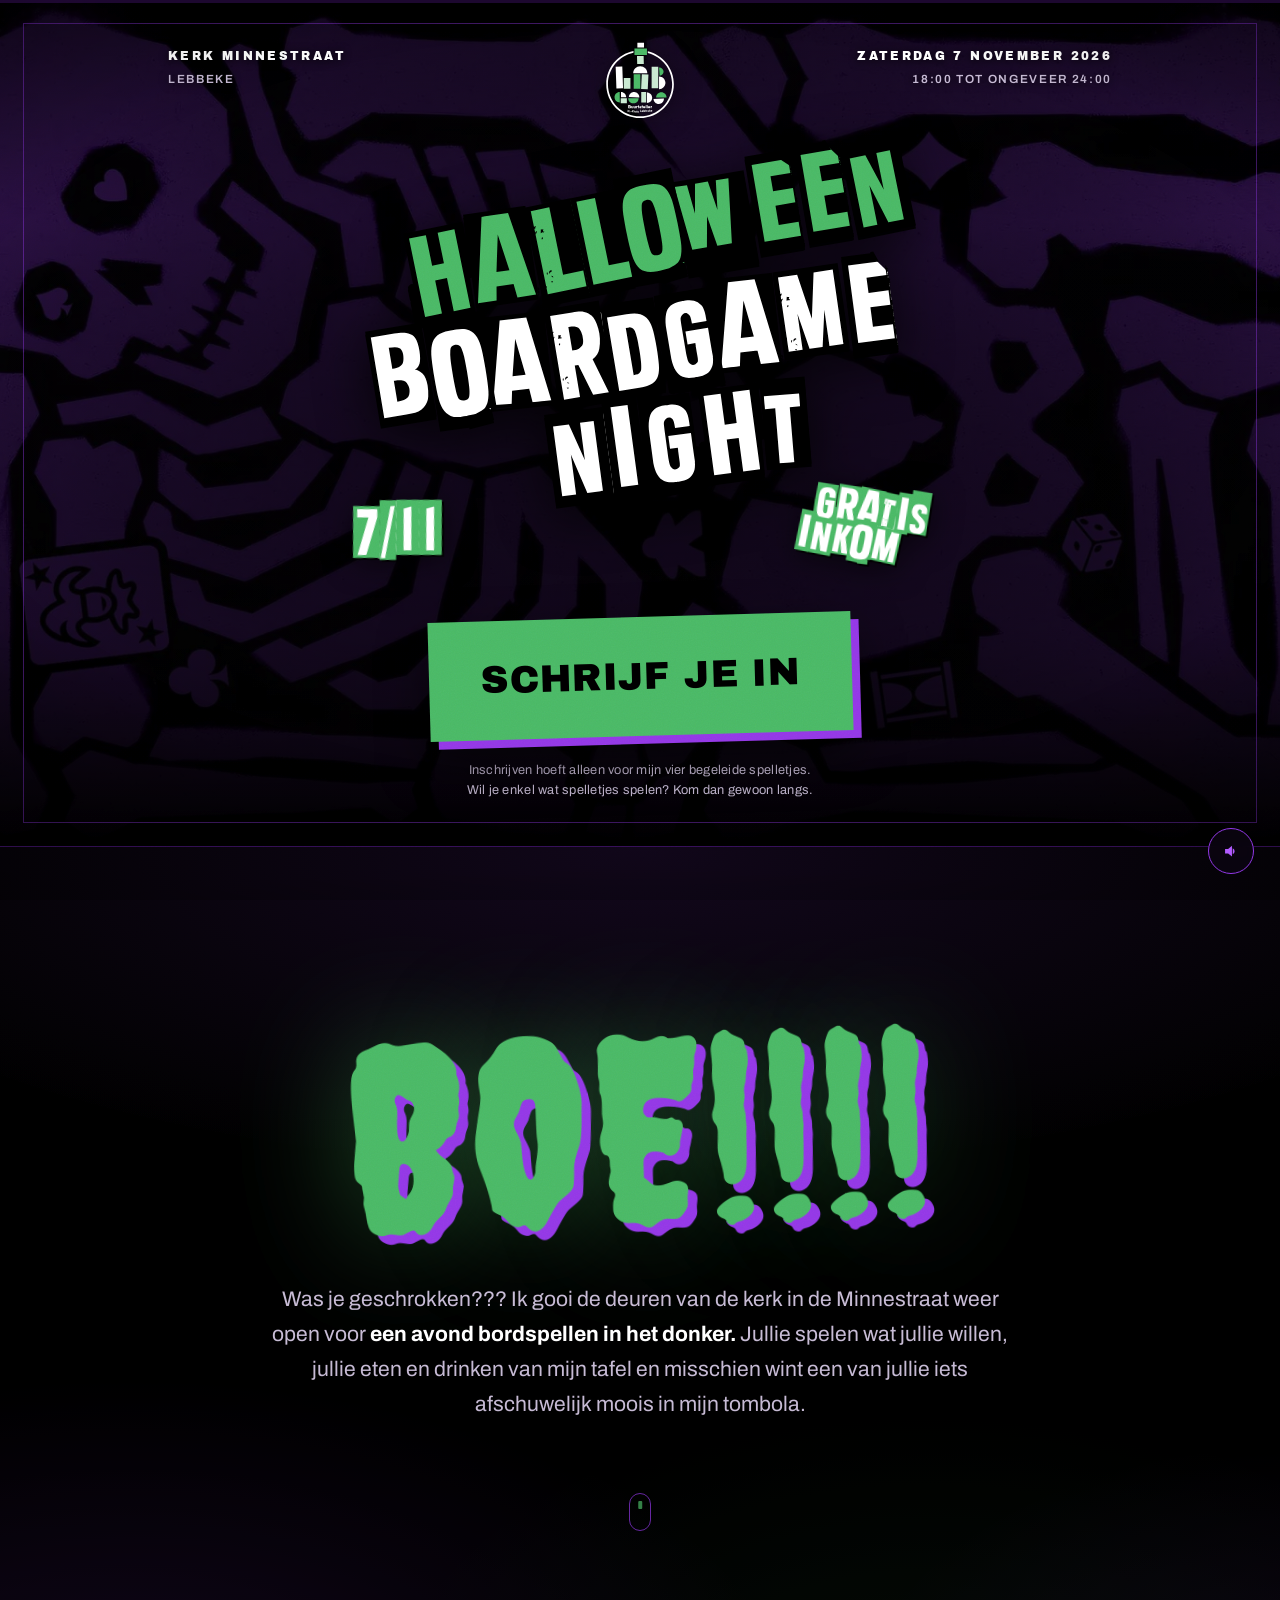
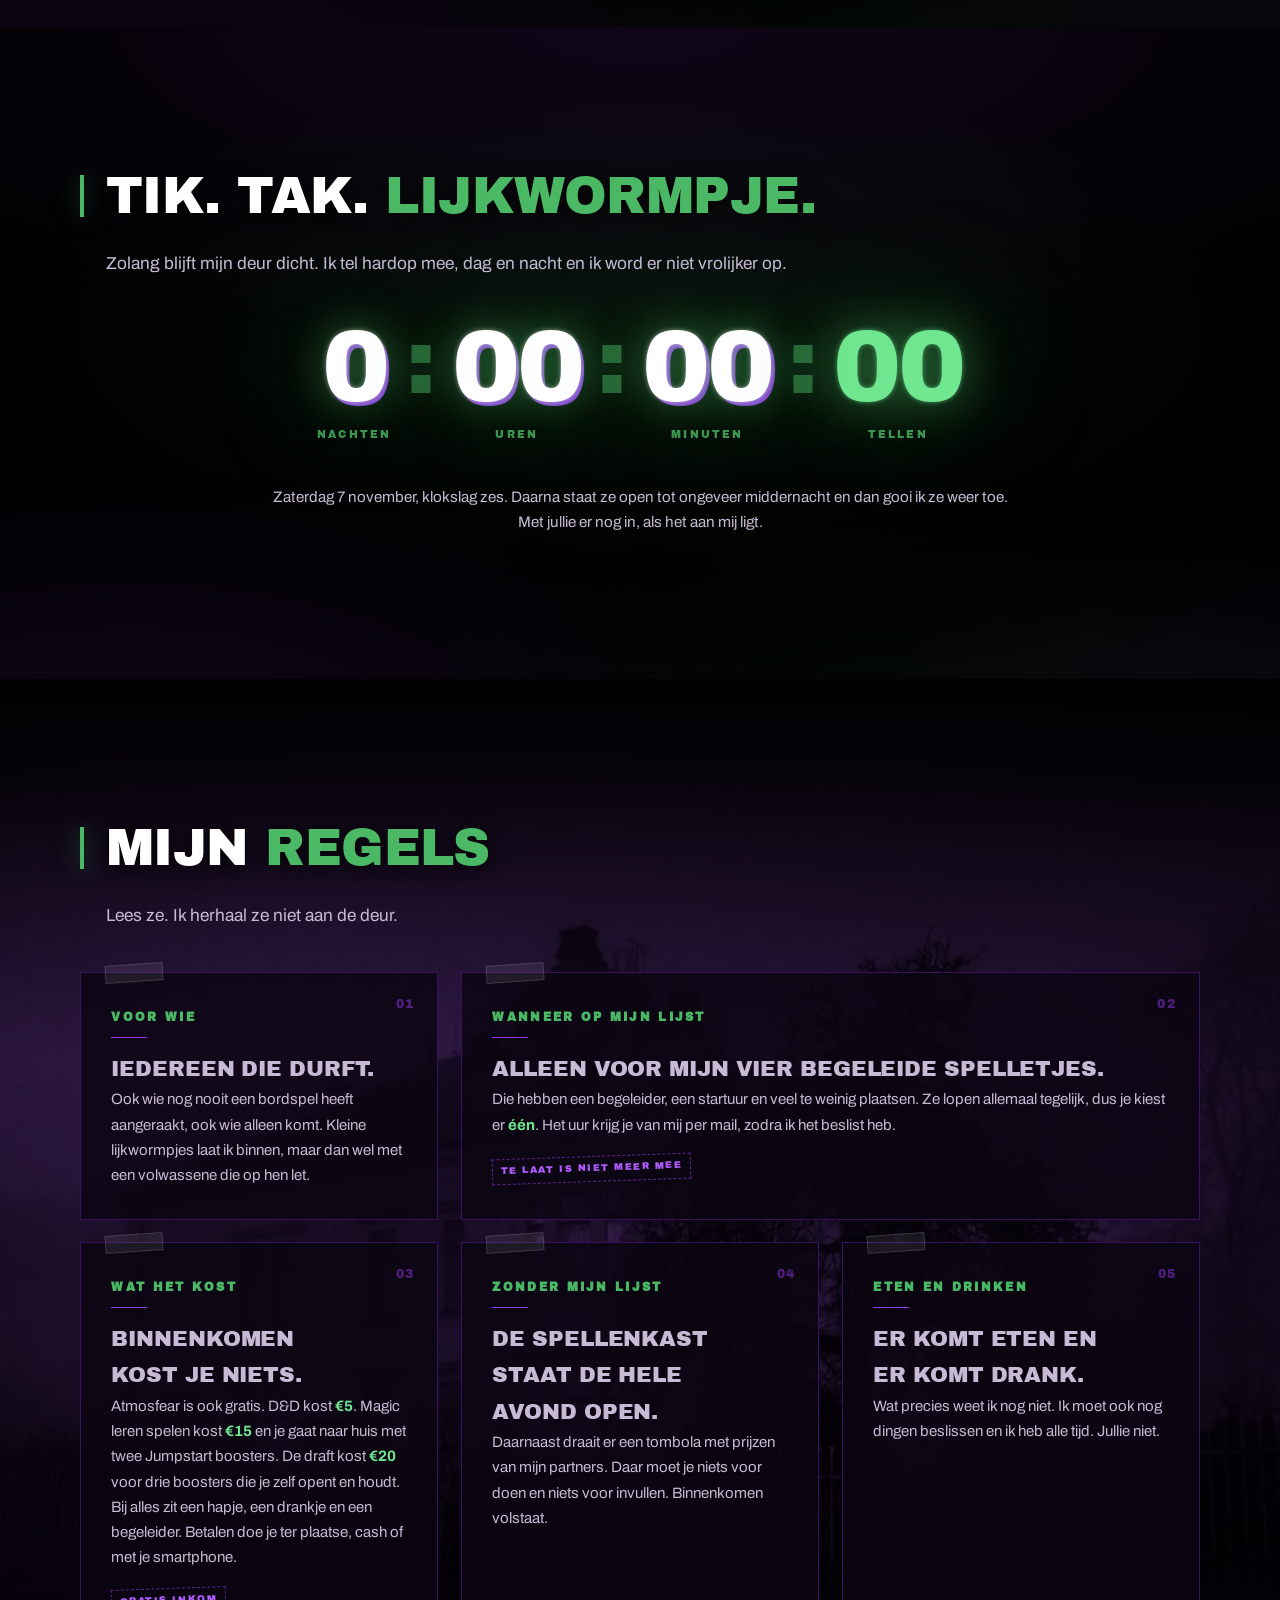
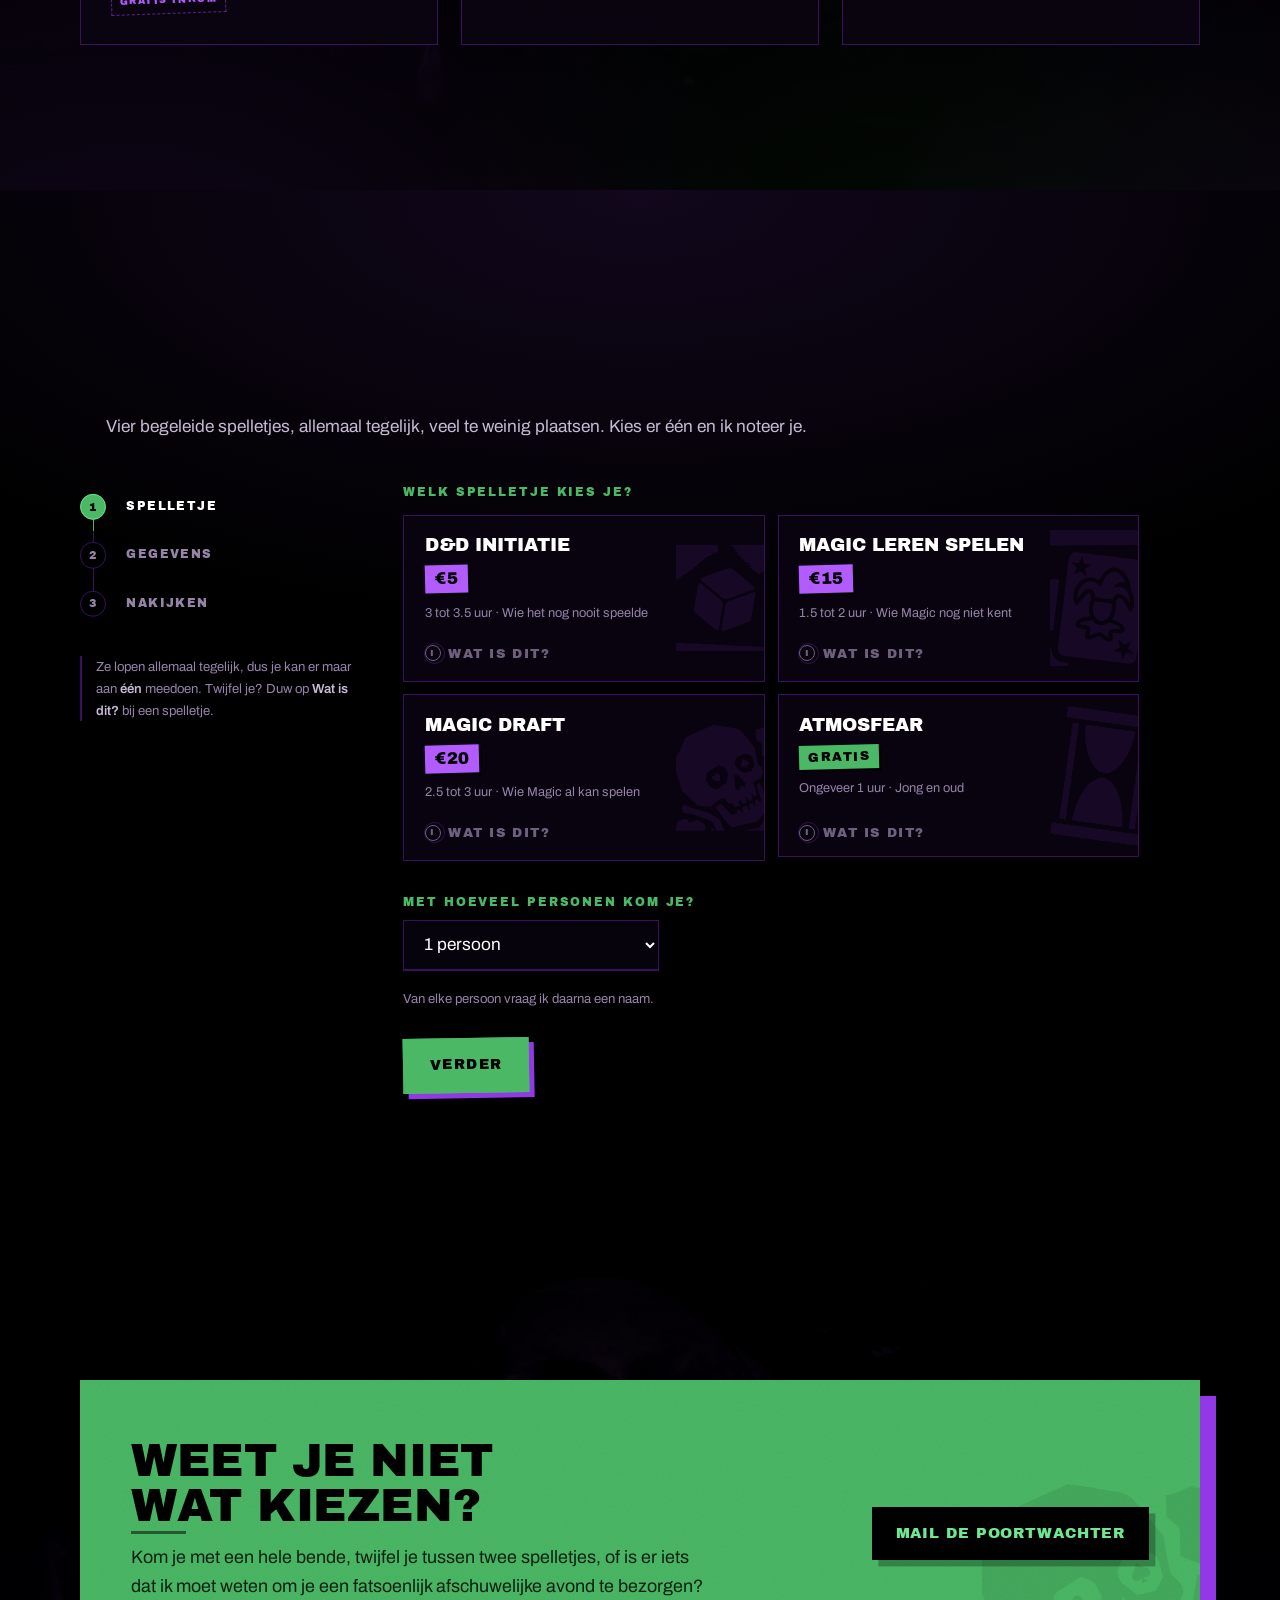
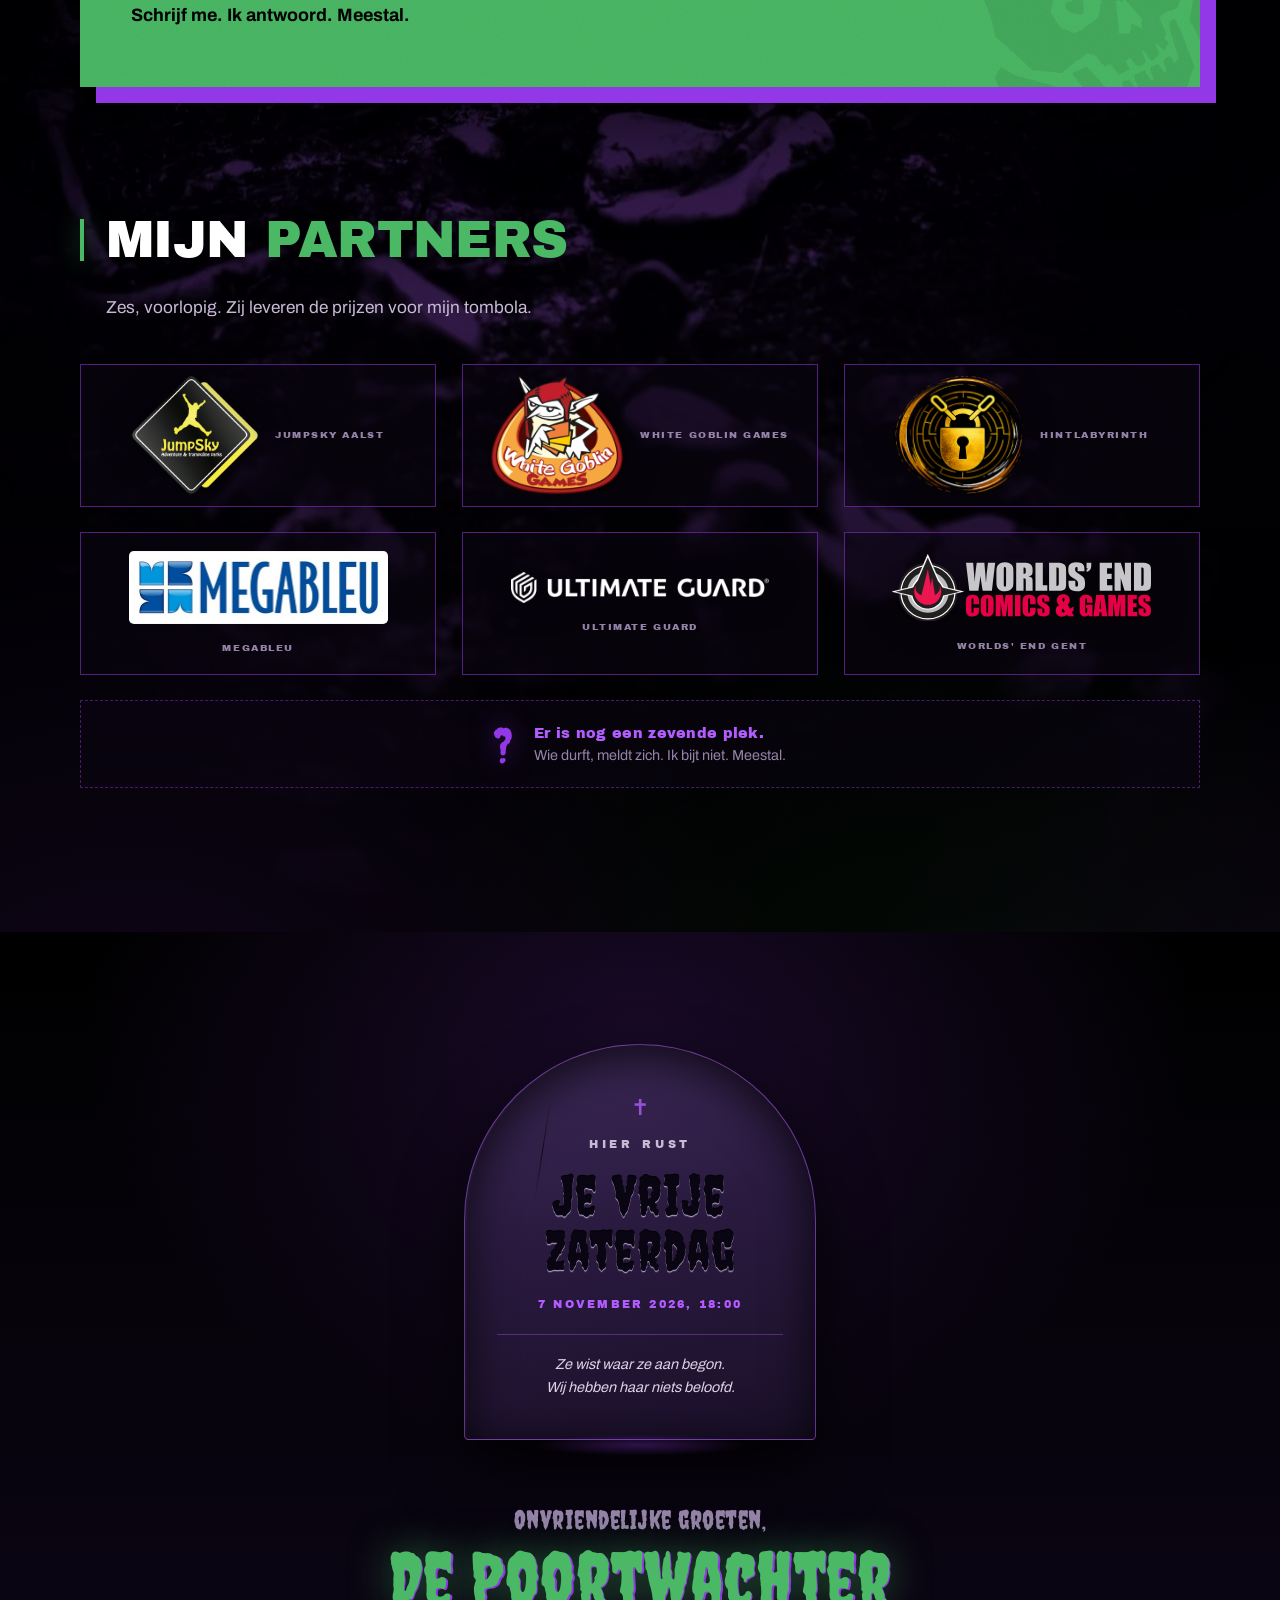
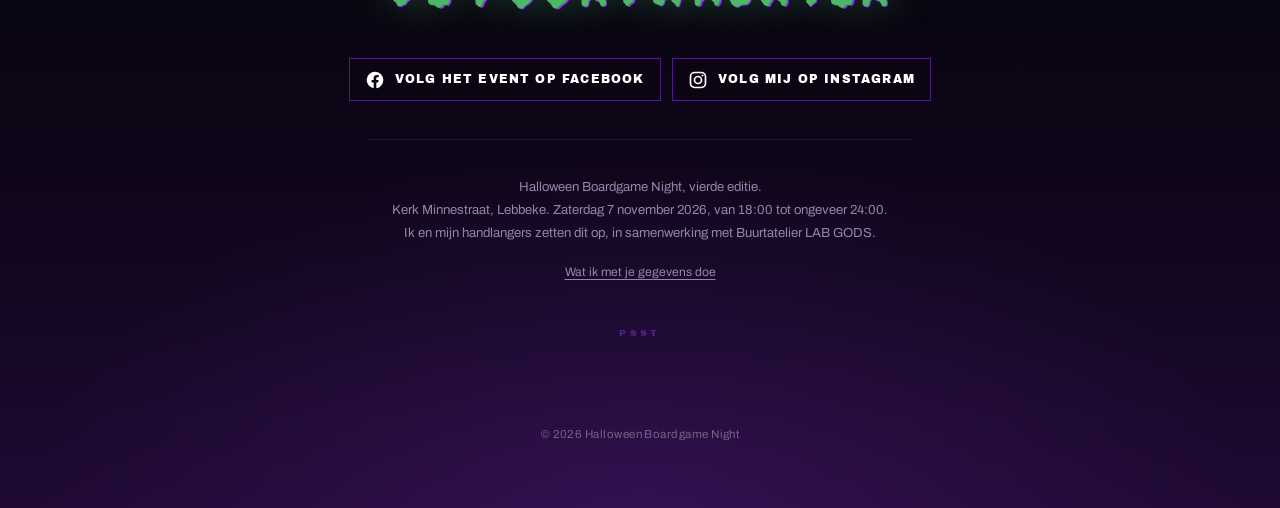
==== commit f37ffaa4: "Grafsteen leesbaarder: lichtere steen, gekapte letters met een lichtrand Co-Authored-By: Claude Opus" ====
--- a/index.html
+++ b/index.html
@@ -783,8 +783,8 @@
 
 .grafsteen{position:relative;width:min(100%,22rem);margin:0 auto clamp(2.6rem,6vw,4rem);
   padding:clamp(2.4rem,5.5vw,3.2rem) clamp(1.4rem,3vw,2rem) clamp(1.8rem,4vw,2.4rem);
-  background:linear-gradient(168deg,#2a1840 0%,#1b1029 46%,#100a1a 100%);
-  border:1px solid rgba(146,56,230,.3);border-radius:12rem 12rem .3rem .3rem;
+  background:linear-gradient(168deg,#3d2958 0%,#2a1a3f 46%,#1a1029 100%);
+  border:1px solid rgba(178,92,255,.45);border-radius:12rem 12rem .3rem .3rem;
   box-shadow:inset 0 .6rem 3rem rgba(0,0,0,.8),inset .12rem 0 0 rgba(255,255,255,.05),
              0 1.8rem 4rem rgba(0,0,0,.75);
   transform:rotate(-1.4deg);
@@ -800,18 +800,20 @@
   width:78%;height:1.8rem;border-radius:50%;
   background:radial-gradient(closest-side,rgba(146,56,230,.3),transparent 76%)}
 
-.grafkruis{display:block;font-size:1.4rem;line-height:1;color:var(--paars);opacity:.5;
+.grafkruis{display:block;font-size:1.4rem;line-height:1;color:var(--paars-op);opacity:.8;
   margin-bottom:1rem}
-.grafboven{display:block;font-family:"Archivo Black",Arial,sans-serif;font-size:.62rem;
-  letter-spacing:.34em;text-transform:uppercase;color:var(--grijs);opacity:.7;
+.grafboven{display:block;font-family:"Archivo Black",Arial,sans-serif;font-size:.7rem;
+  letter-spacing:.34em;text-transform:uppercase;color:var(--zacht);
   margin-bottom:.9rem}
 .grafkop{display:block;font-family:Creepster,"Archivo Black",Impact,sans-serif;
-  font-size:clamp(2.1rem,6vw,3.1rem);line-height:1.02;letter-spacing:.02em;
-  color:#0c0616;text-shadow:0 1px 0 rgba(198,186,212,.34),0 -1px 0 rgba(0,0,0,.85)}
+  font-size:clamp(2.4rem,6.6vw,3.4rem);line-height:1.02;letter-spacing:.02em;
+  /* gekapt in de steen: donkere letters, met licht dat langs de onderrand valt */
+  color:#0a0512;text-shadow:0 1px 0 rgba(232,220,248,.62),0 2px 0 rgba(232,220,248,.16),
+    0 -1px 0 rgba(0,0,0,.95)}
 .grafjaar{display:block;margin-top:1rem;font-family:"Archivo Black",Arial,sans-serif;
-  font-size:.6rem;letter-spacing:.2em;text-transform:uppercase;color:var(--paars-op);opacity:.75}
-.grafregel{margin:1.3rem 0 0;padding-top:1.1rem;border-top:1px solid rgba(146,56,230,.2);
-  font-size:.82rem;line-height:1.65;color:var(--zacht);font-style:italic}
+  font-size:.7rem;letter-spacing:.2em;text-transform:uppercase;color:var(--paars-op)}
+.grafregel{margin:1.3rem 0 0;padding-top:1.1rem;border-top:1px solid rgba(178,92,255,.35);
+  font-size:.9rem;line-height:1.65;color:#ddd3e8;font-style:italic}
 
 .handtekening{margin:0 0 clamp(1.8rem,4vw,2.6rem);
   font-family:Creepster,"Archivo Black",Impact,sans-serif;text-transform:none;
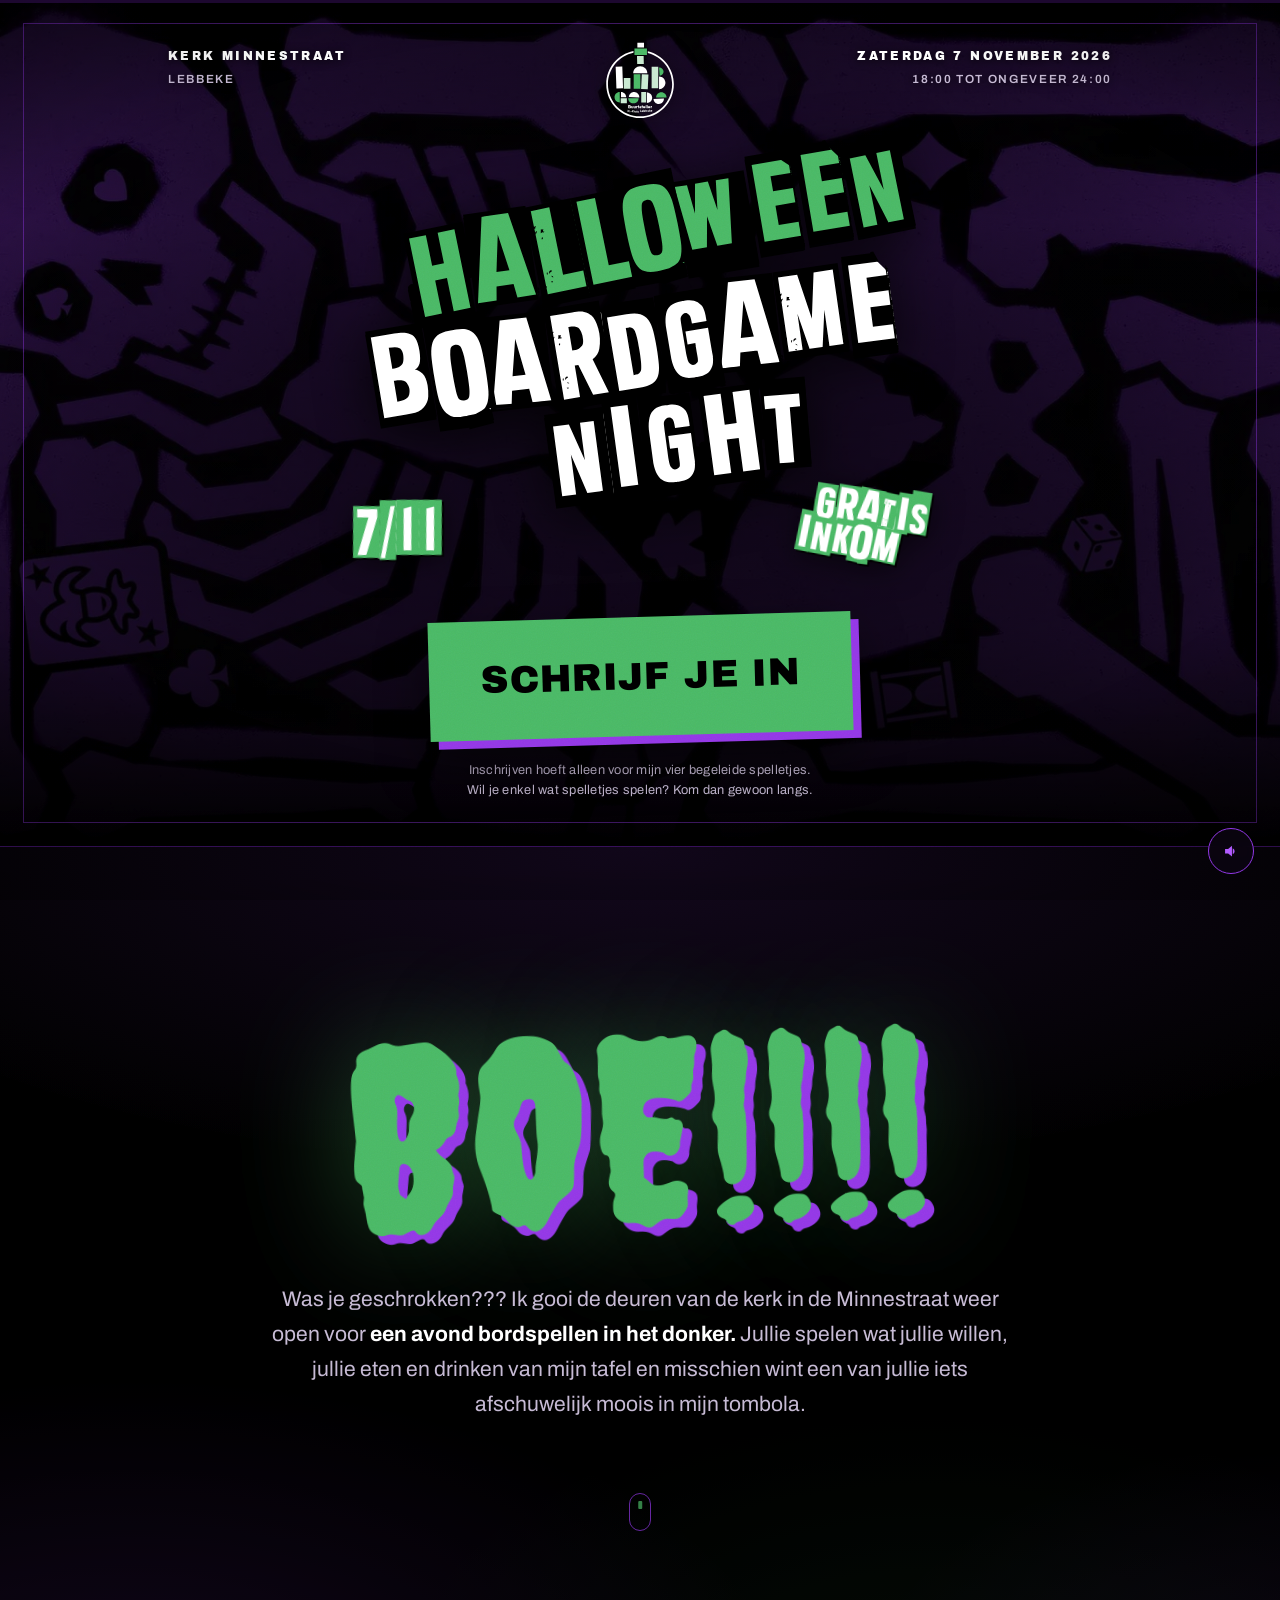
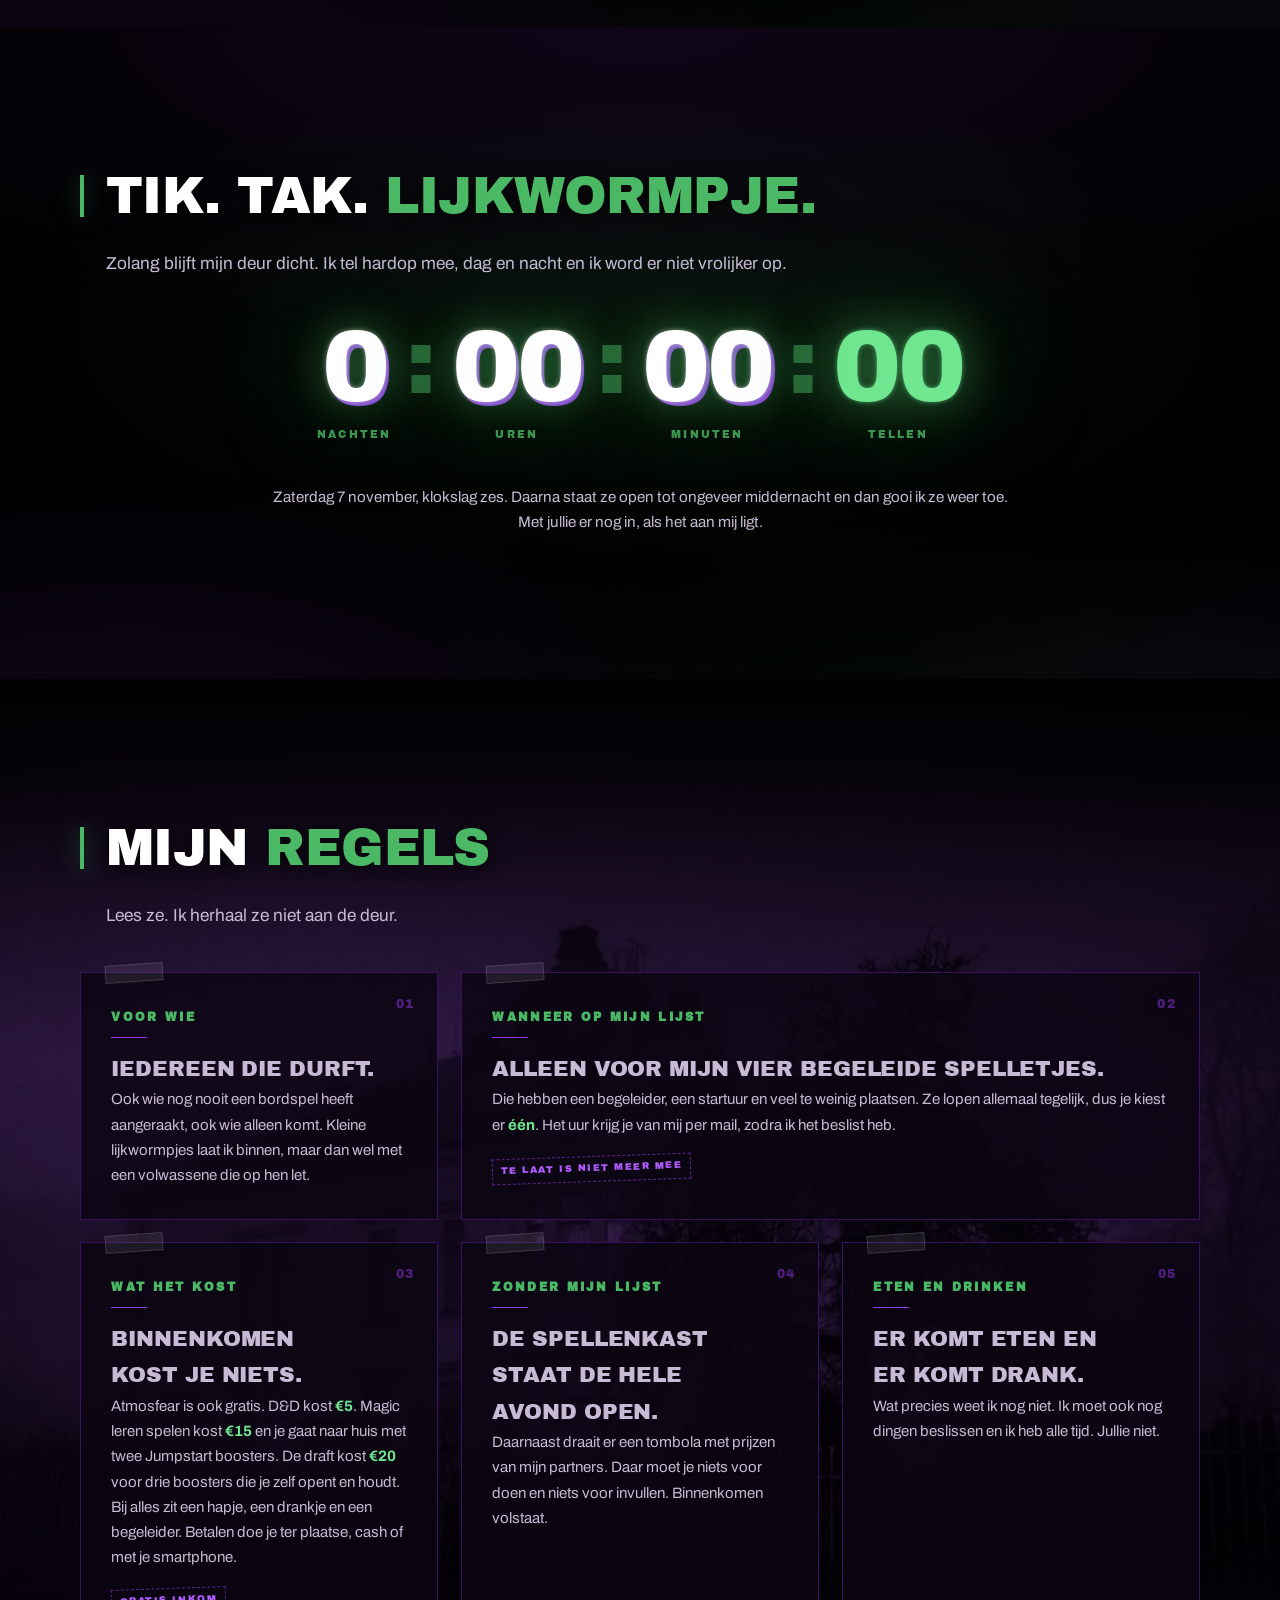
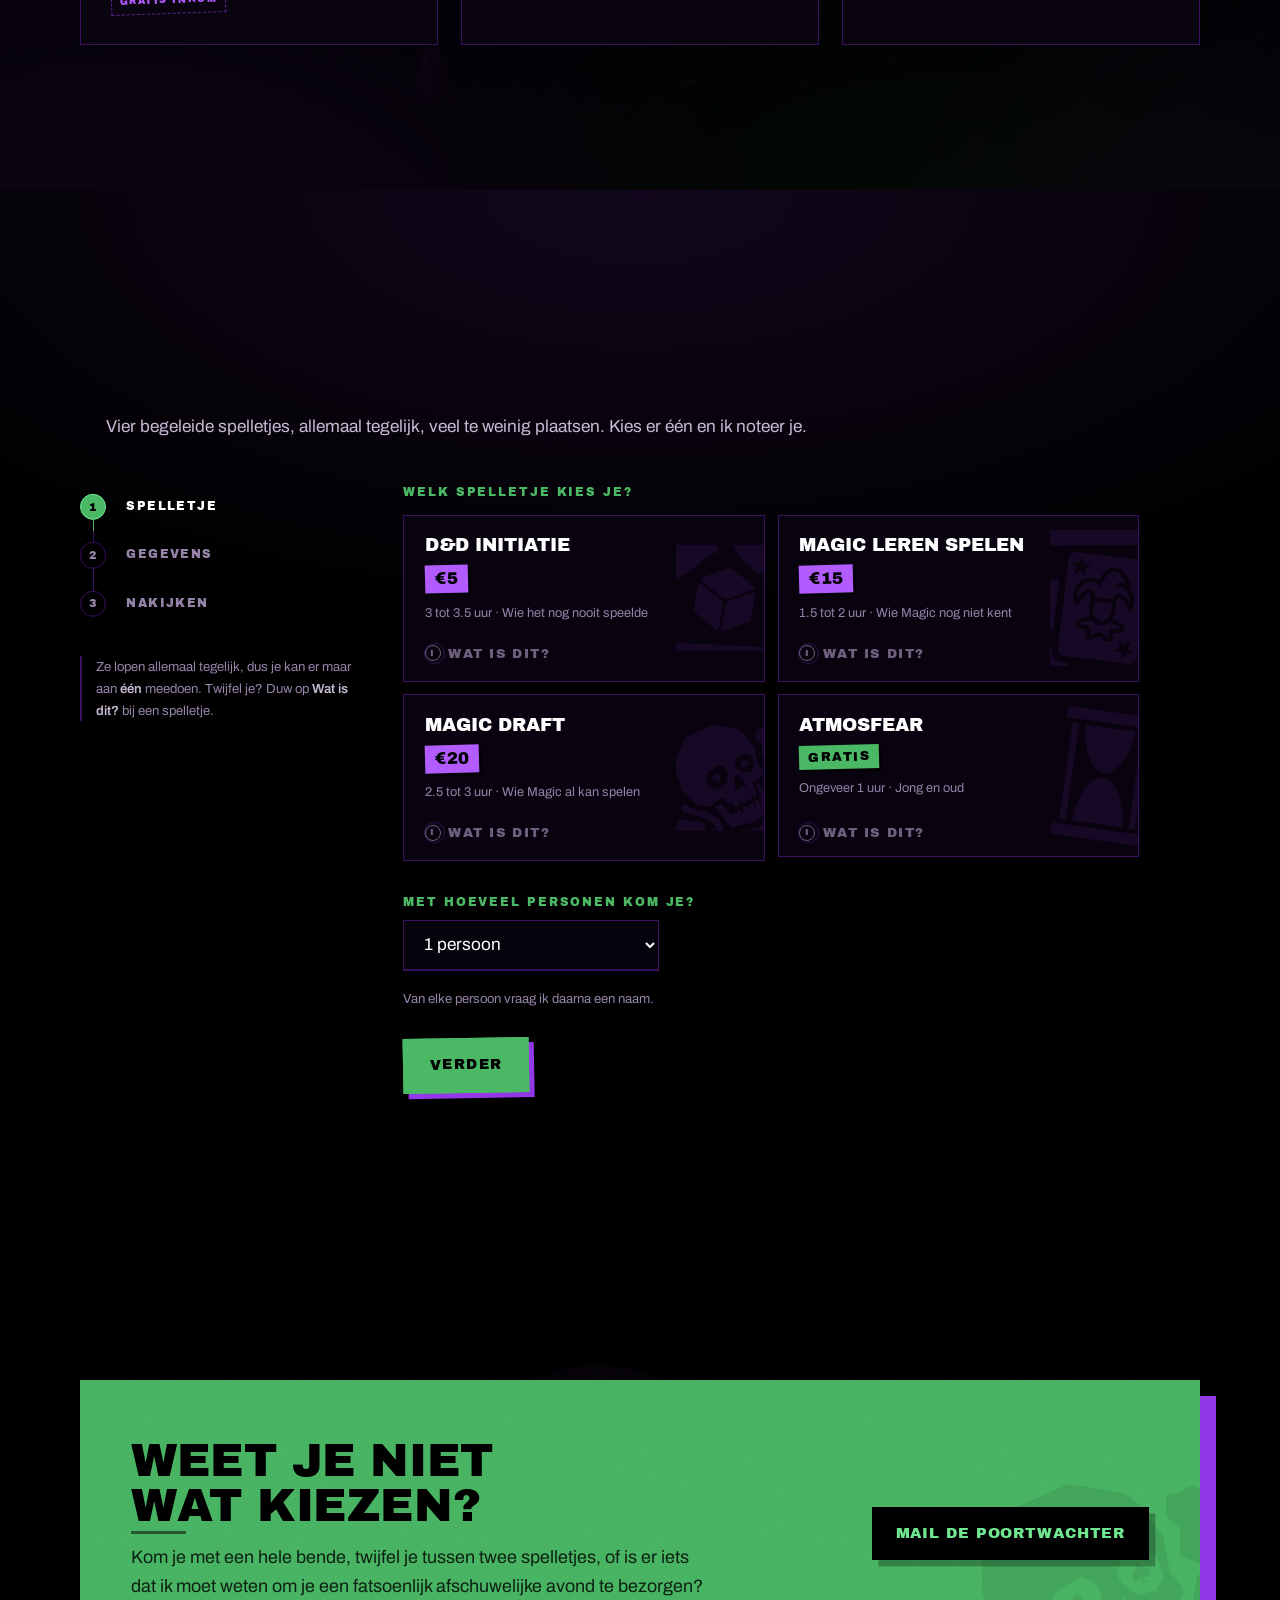
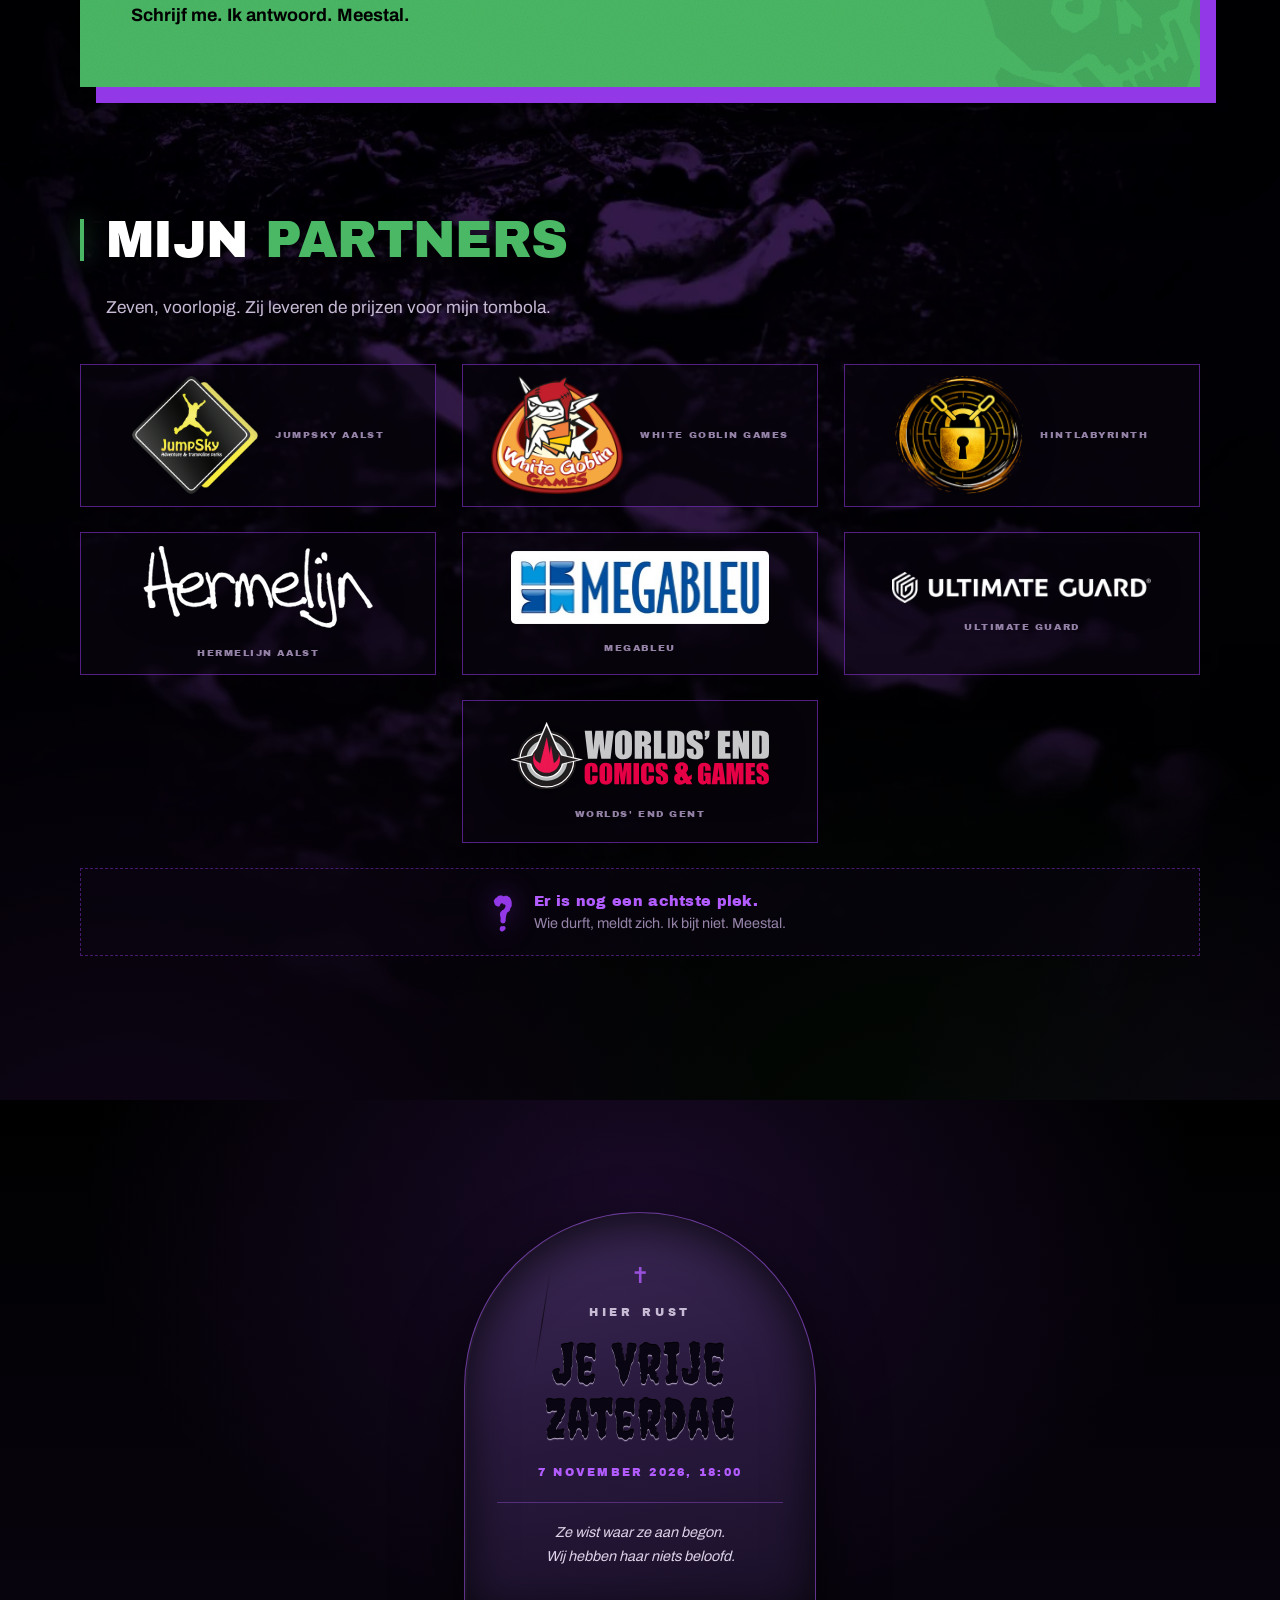
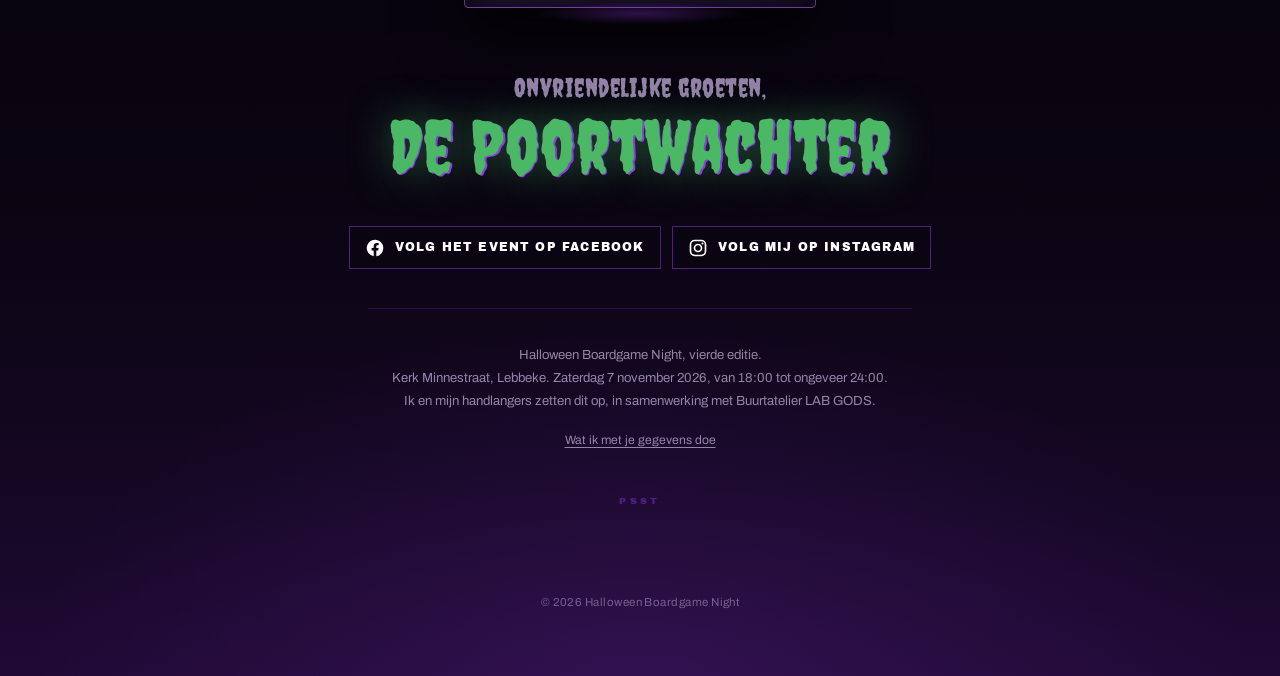
==== commit 88ed1ab2: "Hermelijn Aalst opnieuw als partner Co-Authored-By: Claude Opus 5.5 <noreply@anthropic.com>" ====
--- a/index.html
+++ b/index.html
@@ -3382,6 +3382,8 @@
      url:"https://www.whitegoblingames.com/"},
     {naam:"Hintlabyrinth", logo:"/assets/hintlabyrinth.png", b:260, h:241,
      url:"https://www.hintlabyrinth.be/"},
+    {naam:"Hermelijn Aalst", logo:"/assets/hermelijn.png", b:230, h:82, breed:true,
+     url:"https://www.hermelijn.be/"},
     {naam:"Megableu", logo:"/assets/megableu.jpg", b:520, h:146, breed:true, kaart:true,
      url:"https://megableu.eu/"},
     {naam:"Ultimate Guard", logo:"/assets/ultimateguard.png", b:600, h:72, breed:true,
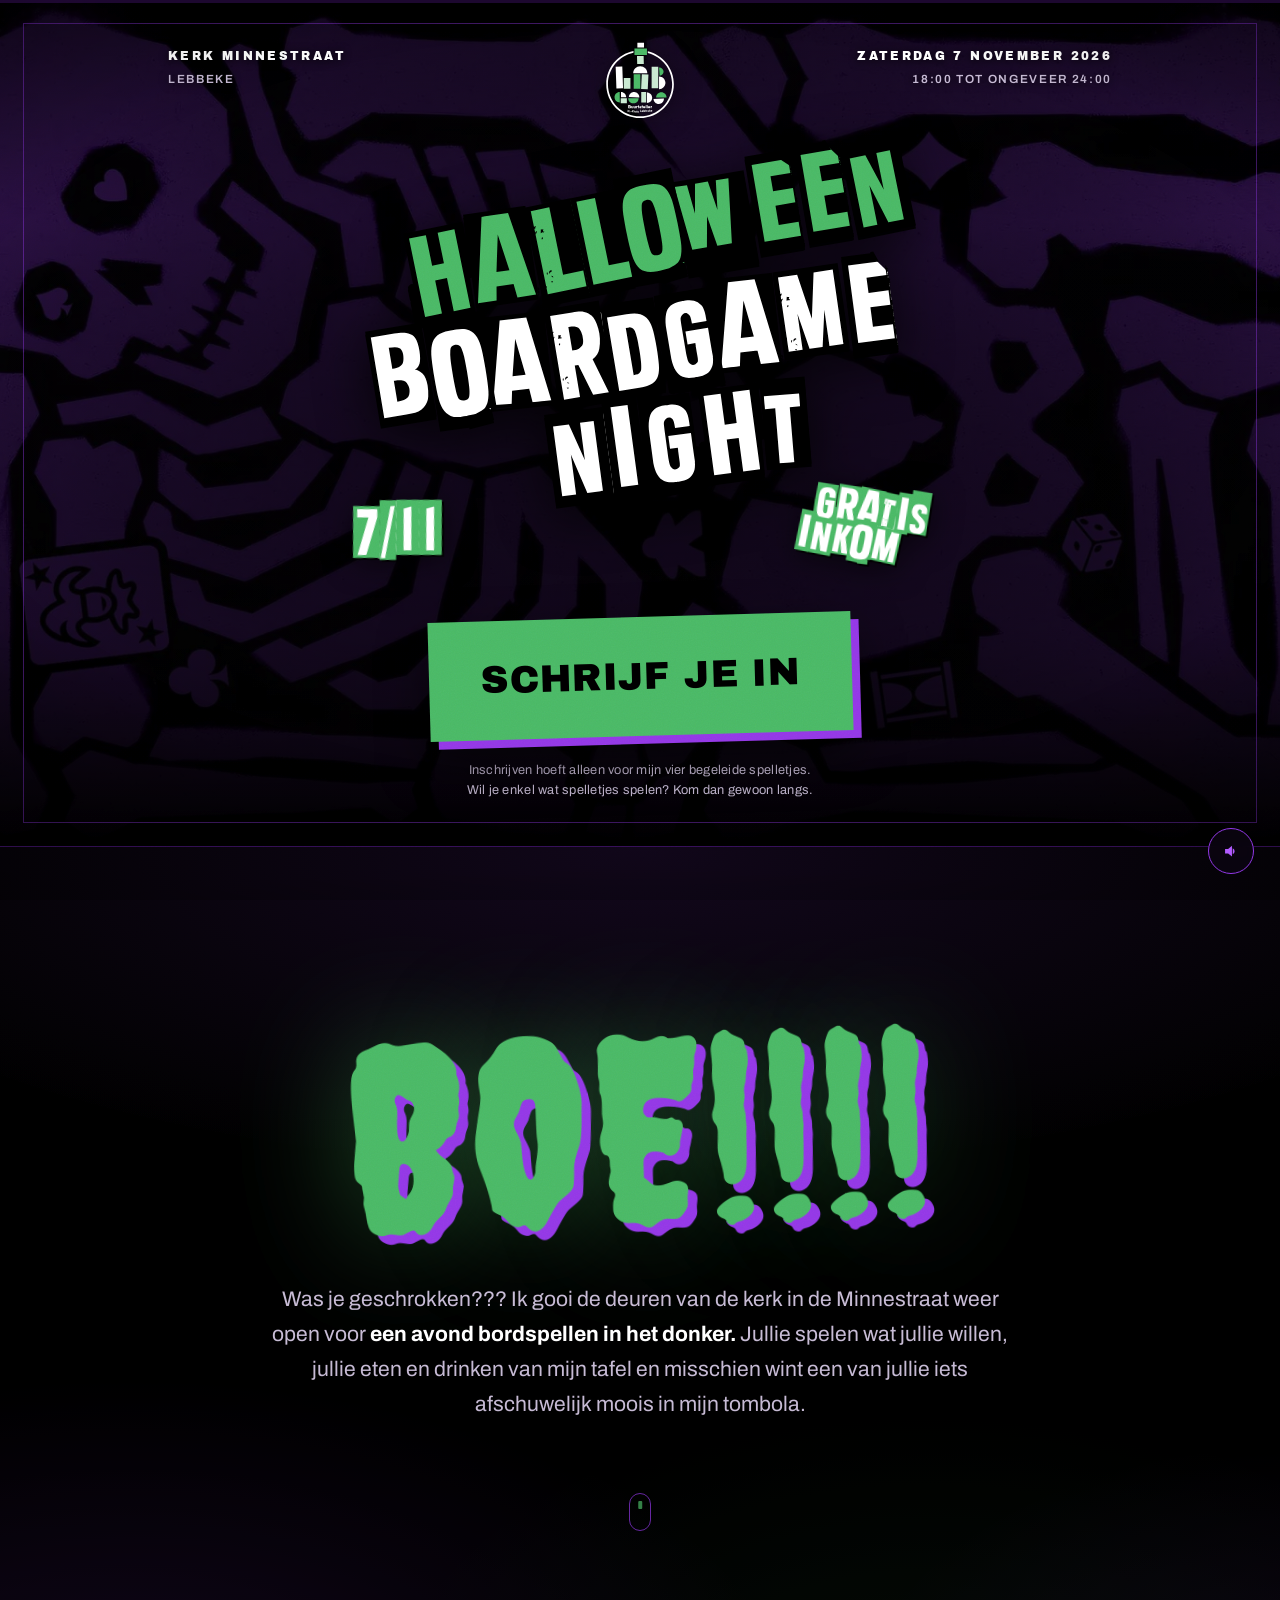
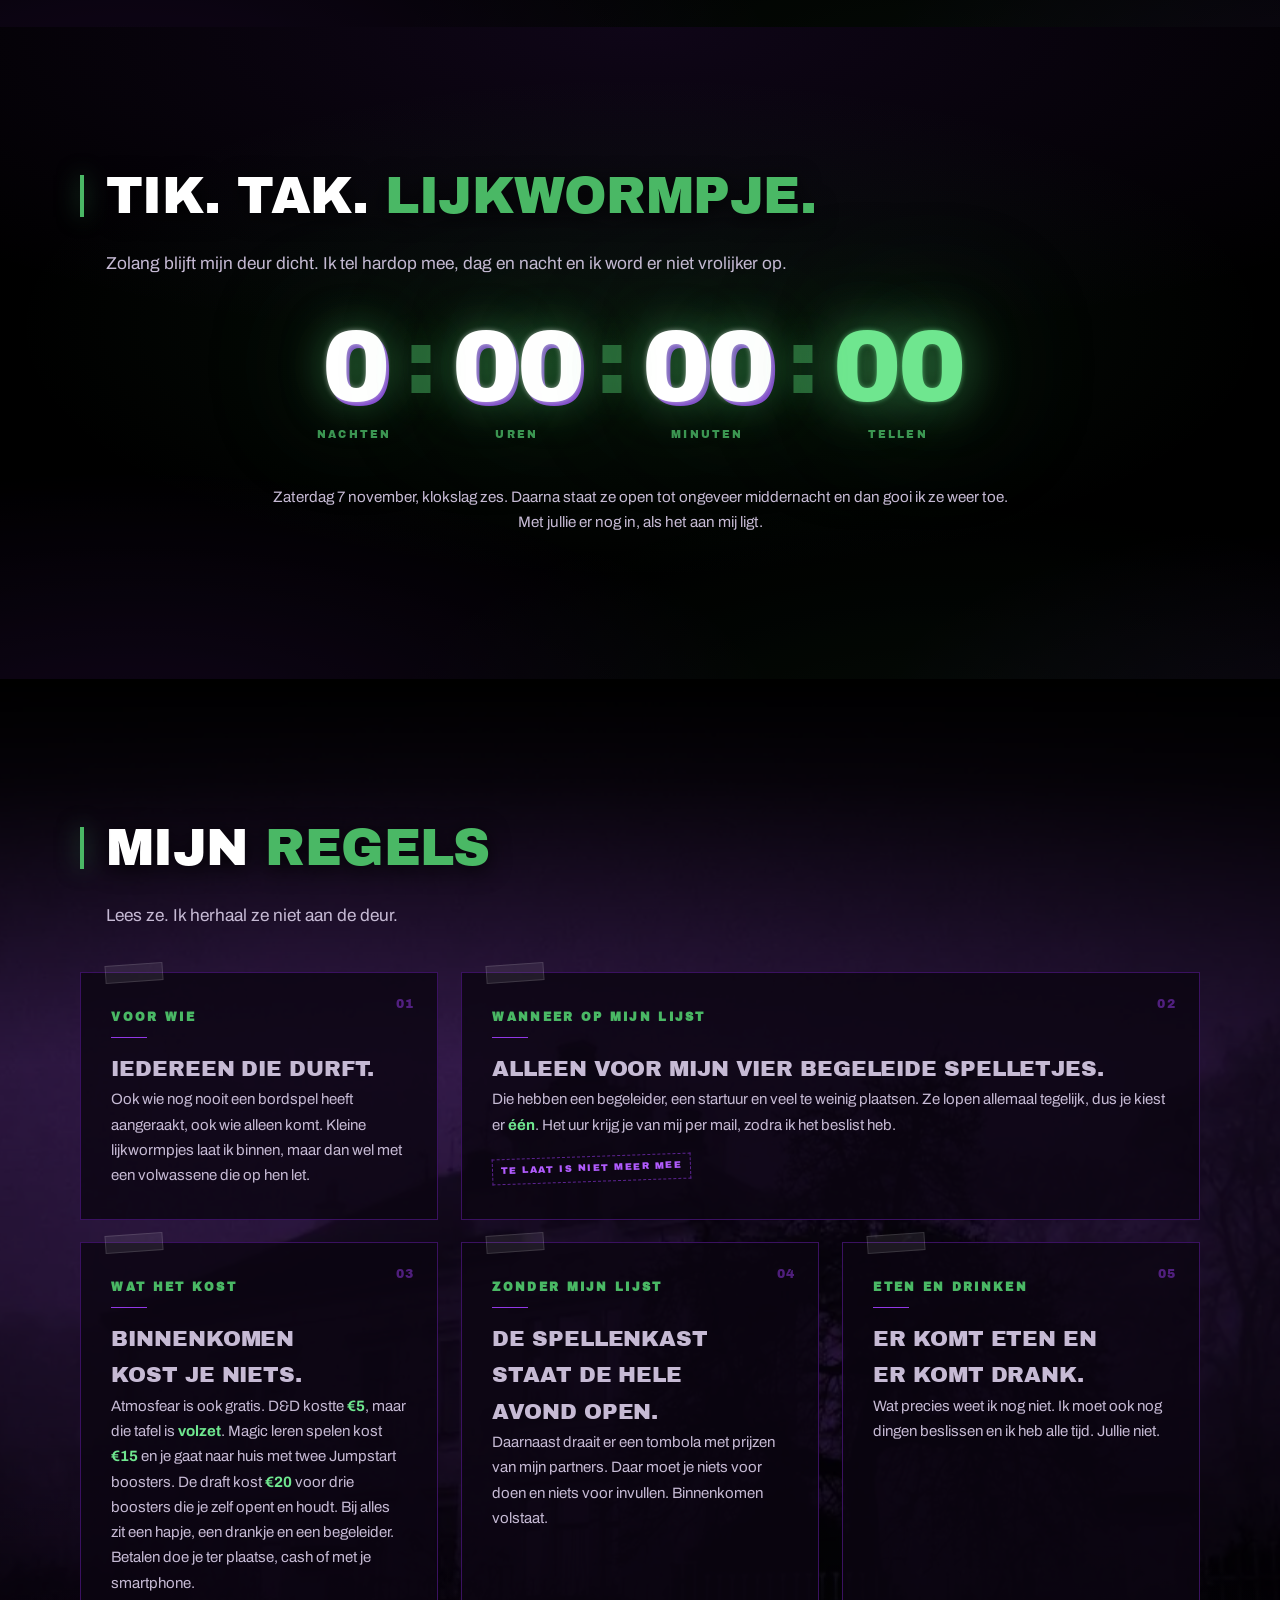
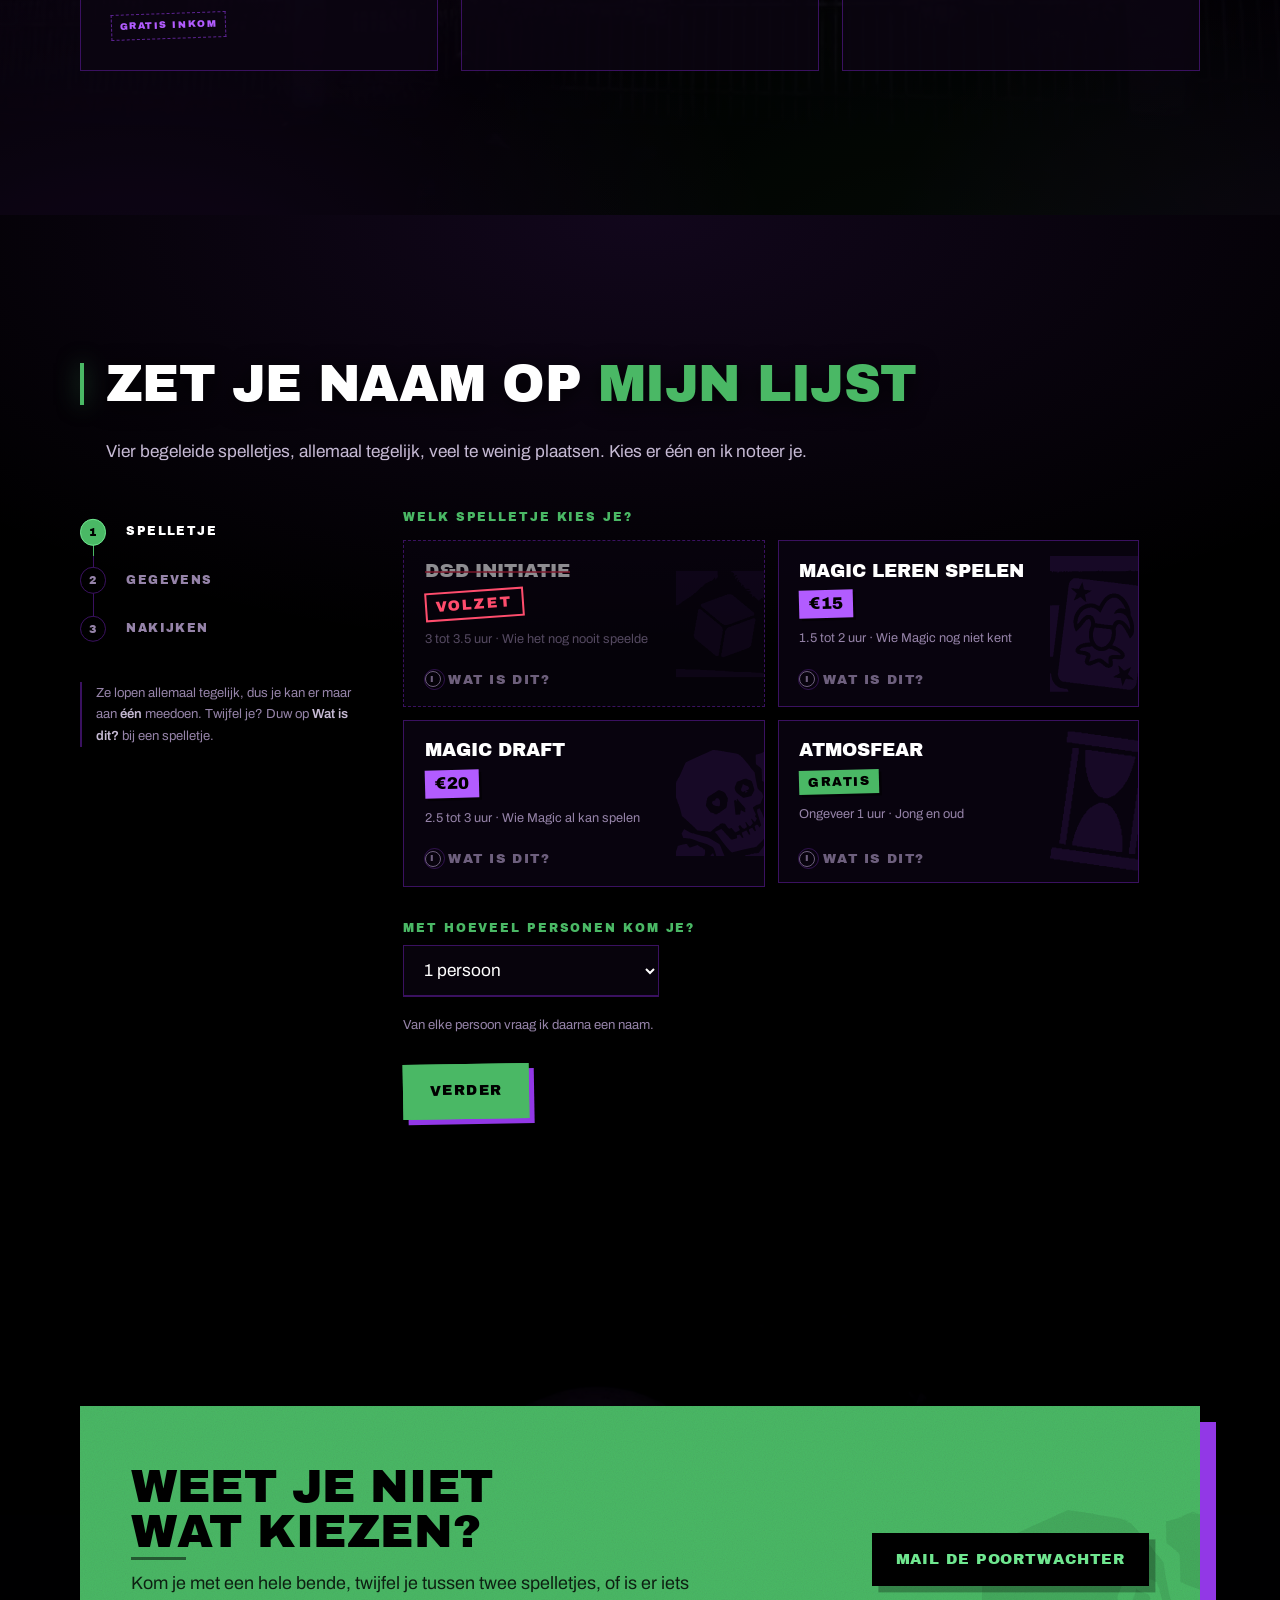
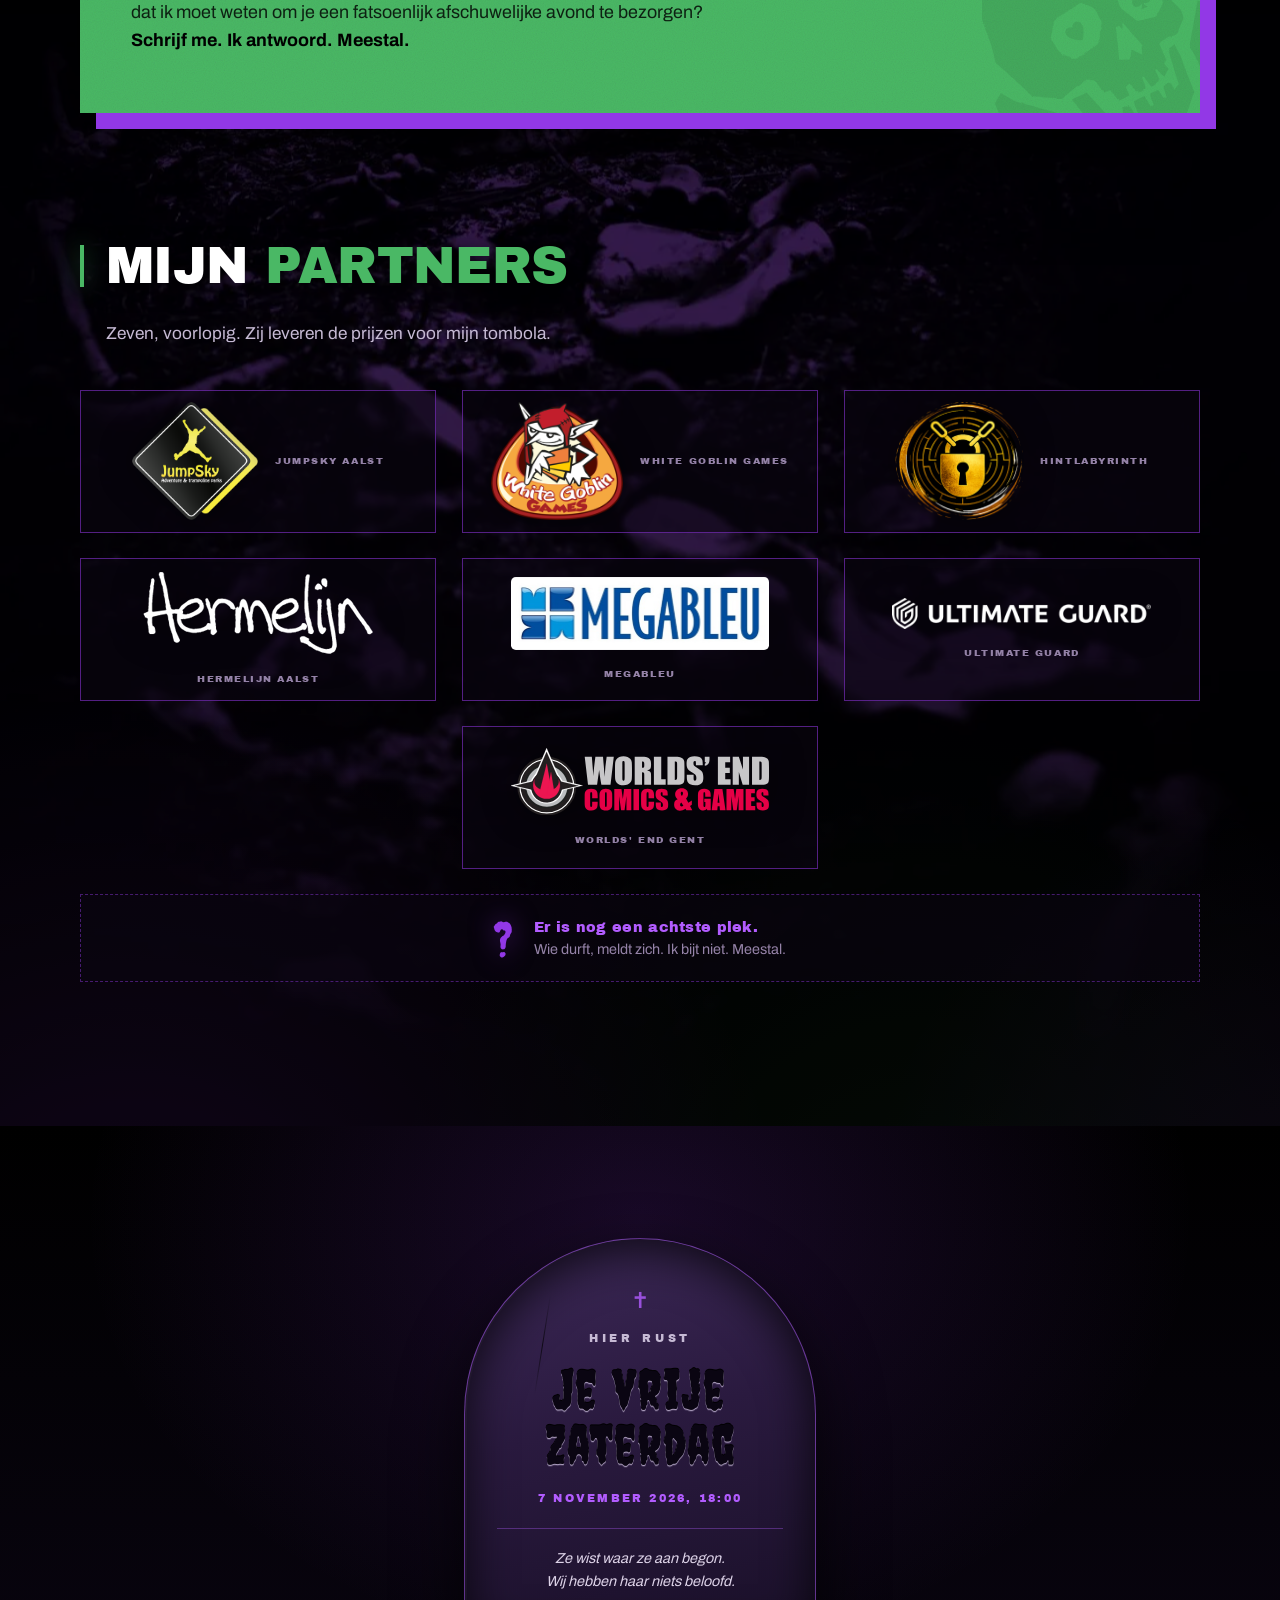
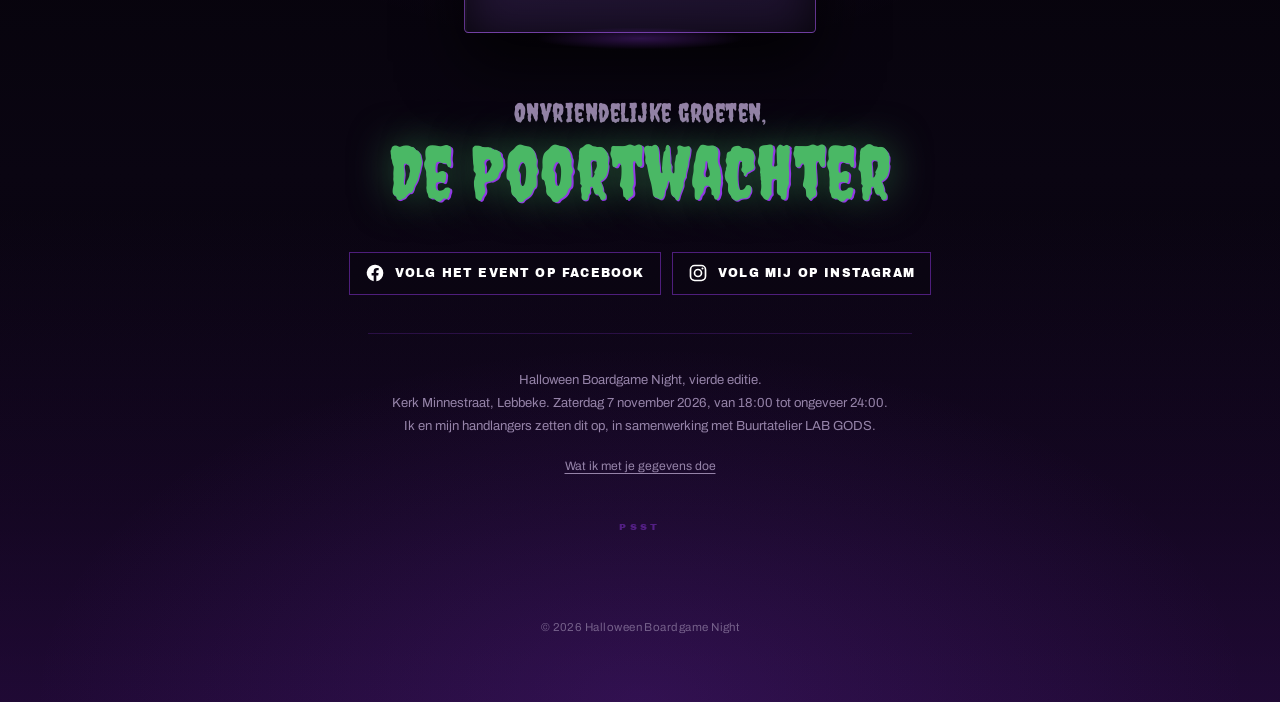
==== commit 6ac1e655: "D&D initiatie volzet: niet meer te kiezen, overal aangeduid, server weigert Co-Authored-By: Claude O" ====
--- a/index.html
+++ b/index.html
@@ -407,6 +407,19 @@
 .chips-groot .chip span:hover em{color:var(--zacht)}
 .chips-groot .chip input:checked + span{transform:none;color:var(--zwart)}
 .chips-groot .chip input:checked + span em{color:rgba(0,0,0,.72)}
+
+/* ---- een spel dat volzet is: zichtbaar, maar niet te kiezen ---- */
+.spelkeuze.volzet .spelkaart{cursor:not-allowed;border-style:dashed;background:rgba(11,5,18,.5)}
+.spelkeuze.volzet .spelkaart:hover{transform:none;border-color:var(--paars-diep);background:rgba(11,5,18,.5)}
+.spelkeuze.volzet .spelnaam,.spelkeuze.volzet .spelduur{opacity:.55}
+.spelkeuze.volzet .spelnaam{text-decoration:line-through;text-decoration-color:rgba(220,40,70,.75);text-decoration-thickness:2px}
+.spelkeuze.volzet .spelfiguur{opacity:.06}
+.spelprijs.volzet-stempel{background:transparent;color:#ff4d6d;border:2px solid #ff4d6d;box-shadow:none;
+  font-size:clamp(.8rem,2.2vw,.92rem);letter-spacing:.14em;transform:rotate(-4deg)}
+.volzet-melding{margin:0 0 1.2rem;padding:.9rem 1.1rem;border:1px solid rgba(255,77,109,.55);
+  background:rgba(255,77,109,.08);color:var(--zacht);line-height:1.6}
+.volzet-melding strong{color:#ff8fa3}
+dialog .volzet-melding{margin:0 0 1rem}
 
 /* ================================================================
    SFEER EN SCROLLBELEVING
@@ -3314,7 +3327,7 @@
   "use strict";
 
   var ACTIVITEITEN = [
-    { id:"dnd", naam:"D&D initiatie", kort:"\u20ac5", fig:"dobbelsteen",
+    { id:"dnd", naam:"D&D initiatie", kort:"\u20ac5", fig:"dobbelsteen", volzet:true,
       voorWie:"Wie het nog nooit speelde", duur:"3 tot 3.5 uur",
       plaatsen:"5 à 6 per tafel", kost:"\u20ac5 per persoon. Begeleiding, een hapje en een drankje inbegrepen.",
       uitleg:"Nog nooit gespeeld, lijkwormpje? PERFECT. Je krijgt een personage in je klamme handjes geduwd en een spelleider die je aan het handje meeneemt. Je hoeft niets te kennen en niets mee te brengen. Je gaat waarschijnlijk dood. Dat hoort zo.",
@@ -4004,11 +4017,13 @@
     laatsteInfoKnop = knop || null;
     document.getElementById("infoinhoud").innerHTML =
       '<h2>' + esc(a.naam) + '</h2>' +
+      (a.volzet ? '<p class="volzet-melding"><strong>Volzet.</strong> Elke stoel aan deze tafel is bezet. ' +
+        'Inschrijven kan niet meer. Kies een ander spelletje, of kom gewoon langs.</p>' : '') +
       '<p>' + esc(a.uitleg) + '</p>' +
       '<dl>' +
         '<dt>Voor wie</dt><dd>' + esc(a.voorWie) + '</dd>' +
         '<dt>Hoe lang</dt><dd>' + esc(a.duur) + '</dd>' +
-        '<dt>Plaatsen</dt><dd>' + esc(a.plaatsen) + '</dd>' +
+        '<dt>Plaatsen</dt><dd>' + (a.volzet ? 'Volzet' : esc(a.plaatsen)) + '</dd>' +
         '<dt>Wat het kost</dt><dd>' + esc(a.kost) + '</dd>' +
       '</dl>';
     venster.showModal();
@@ -4034,7 +4049,7 @@
      tekst:"Die hebben een begeleider, een startuur en veel te weinig plaatsen. Ze lopen allemaal tegelijk, dus je kiest er <strong>één</strong>. Het uur krijg je van mij per mail, zodra ik het beslist heb.",
      stempel:"Te laat is niet meer mee"},
     {nr:"03", kop:"Wat het kost", lead:"Binnenkomen kost je niets.",
-     tekst:"Atmosfear is ook gratis. D&amp;D kost <strong>&euro;5</strong>. Magic leren spelen kost <strong>&euro;15</strong> en je gaat naar huis met twee Jumpstart boosters. De draft kost <strong>&euro;20</strong> voor drie boosters die je zelf opent en houdt. Bij alles zit een hapje, een drankje en een begeleider. Betalen doe je ter plaatse, cash of met je smartphone.",
+     tekst:"Atmosfear is ook gratis. D&amp;D kostte <strong>&euro;5</strong>, maar die tafel is <strong>volzet</strong>. Magic leren spelen kost <strong>&euro;15</strong> en je gaat naar huis met twee Jumpstart boosters. De draft kost <strong>&euro;20</strong> voor drie boosters die je zelf opent en houdt. Bij alles zit een hapje, een drankje en een begeleider. Betalen doe je ter plaatse, cash of met je smartphone.",
      stempel:"Gratis inkom"},
     {nr:"04", kop:"Zonder mijn lijst", lead:"De spellenkast staat de hele avond open.",
      tekst:"Daarnaast draait er een tombola met prijzen van mijn partners. Daar moet je niets voor doen en niets voor invullen. Binnenkomen volstaat."},
@@ -4234,7 +4249,8 @@
     /* komt iemand uit een campagne, dan staat zijn spel al aangevinkt */
     if(!boeking){
       var voorkeur = spelUitUrl();
-      if(voorkeur) boeking = {act:voorkeur, aantal:1, mensen:[]};
+      if(voorkeur && vind(voorkeur).volzet) volzetGevraagd = voorkeur;
+      else if(voorkeur) boeking = {act:voorkeur, aantal:1, mensen:[]};
     }
 
     tekenFormulier();
@@ -4290,23 +4306,30 @@
     requestAnimationFrame(meet);
   }
 
+  /* een spel met volzet:true staat nog in de lijst, maar valt niet te kiezen */
+  var volzetGevraagd = null;
   function stapKeuze(doel){
     var opties = ACTIVITEITEN.map(function(a){
-      var aan = boeking && boeking.act === a.id;
-      return '<div class="spelkeuze' + (aan ? " aan" : "") + '">' +
+      var aan = !a.volzet && boeking && boeking.act === a.id;
+      return '<div class="spelkeuze' + (aan ? " aan" : "") + (a.volzet ? " volzet" : "") + '">' +
         '<label class="spelkaart" for="act-' + a.id + '">' +
           '<input type="radio" name="act" id="act-' + a.id + '" value="' + a.id + '"' +
-            (aan ? " checked" : "") + '>' +
+            (aan ? " checked" : "") + (a.volzet ? " disabled" : "") + '>' +
           '<span class="spelfiguur" aria-hidden="true">' + fig(a.fig) + '</span>' +
-          '<span class="spelnaam">' + esc(a.naam) + '</span>' +
-          '<span class="spelprijs' + (a.kort === "gratis" ? " gratis" : "") + '">' +
-            esc(a.kort) + '</span>' +
+          '<span class="spelnaam">' + esc(a.naam) + (a.volzet ? '<span class="vzw">, volzet</span>' : '') + '</span>' +
+          (a.volzet ? '<span class="spelprijs volzet-stempel">Volzet</span>'
+                    : '<span class="spelprijs' + (a.kort === "gratis" ? " gratis" : "") + '">' + esc(a.kort) + '</span>') +
           '<span class="spelduur">' + esc(a.duur) + ' &middot; ' + esc(a.voorWie) + '</span>' +
         '</label>' + infoKnop(a) +
       '</div>';
     }).join("");
 
+    var gevraagd = volzetGevraagd ? vind(volzetGevraagd) : null;
+    volzetGevraagd = null;
     doel.innerHTML = raster(1,
+      (gevraagd ? '<p class="volzet-melding" role="status"><strong>' + esc(gevraagd.naam) + ' is volzet.</strong> ' +
+        'Elke stoel aan die tafel is bezet. Kies hieronder een ander spelletje, of kom gewoon langs: ' +
+        'de spellenkast staat de hele avond open.</p>' : '') +
       '<form id="f" novalidate>' +
         '<fieldset class="naakt"><legend class="vzw">Welk spelletje kies je?</legend>' +
           '<p class="veldkop">Welk spelletje kies je?</p>' +
@@ -4336,6 +4359,7 @@
       e.preventDefault();
       var g = doel.querySelector('input[name="act"]:checked');
       if(!g){ toonFout("KIEZEN. Nu. Welk spelletje kies je?"); return; }
+      if(vind(g.value).volzet){ toonFout("Die tafel is volzet. Kies een ander spelletje."); return; }
       var aantal = parseInt(document.getElementById("aantal").value, 10);
       boeking = {act:g.value, aantal:aantal, mensen:[]};
       for(var i = 0; i < aantal; i++) boeking.mensen.push({naam:"", mail:"", antw:{}});
@@ -4501,7 +4525,9 @@
       knop.disabled = false; terugknop.disabled = false; knop.textContent = oudeTekst;
       bezig = false;
       var f = uit.body && uit.body.fout;
-      if(f === "nog niet ingesteld"){
+      if(f === "volzet"){
+        toonFout("Dat spelletje is ondertussen volzet. Ga terug en kies een ander.");
+      } else if(f === "nog niet ingesteld"){
         toonFout("Mijn lijst ligt nog bij de drukker. Mail me even, dan zet ik je er zelf op.");
       } else if(f === "mailadres" || f === "tweede mailadres"){
         toonFout("Dat mailadres klopt niet. Ga een stap terug en kijk nog eens goed.");
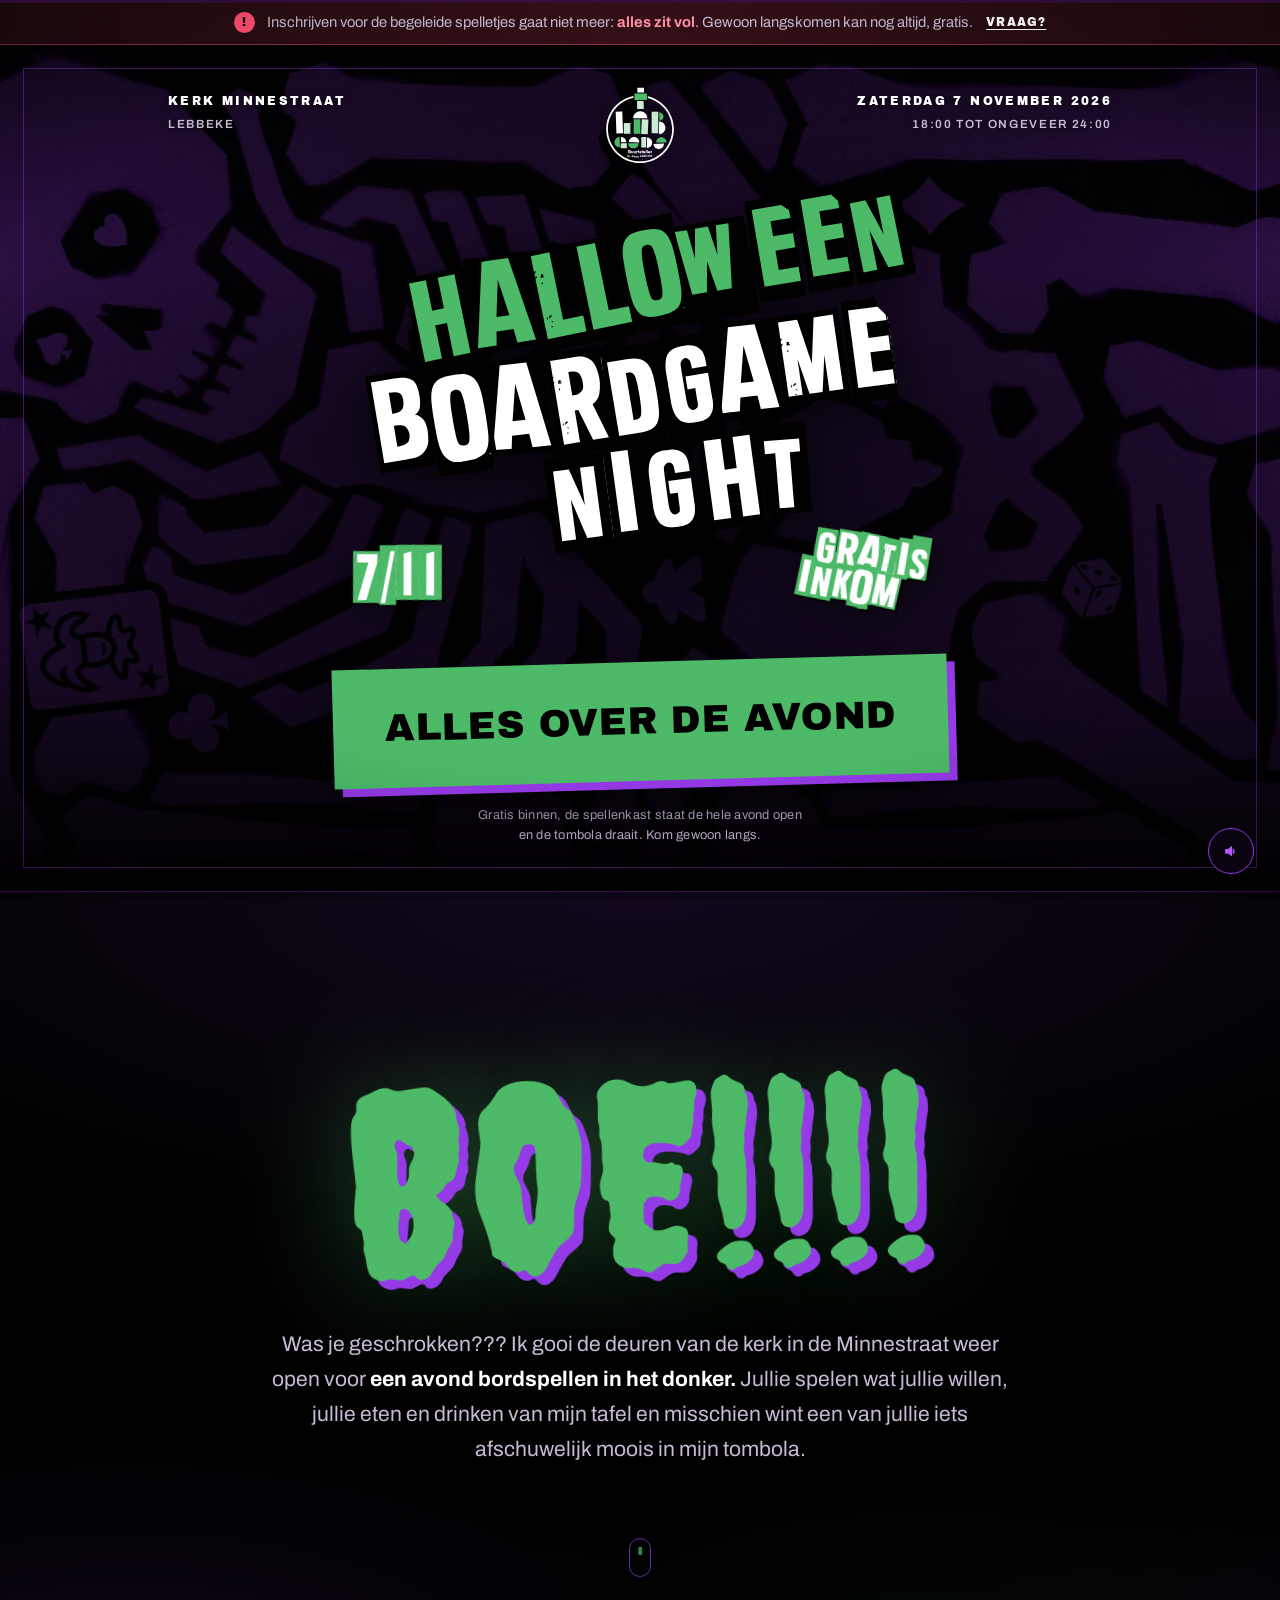
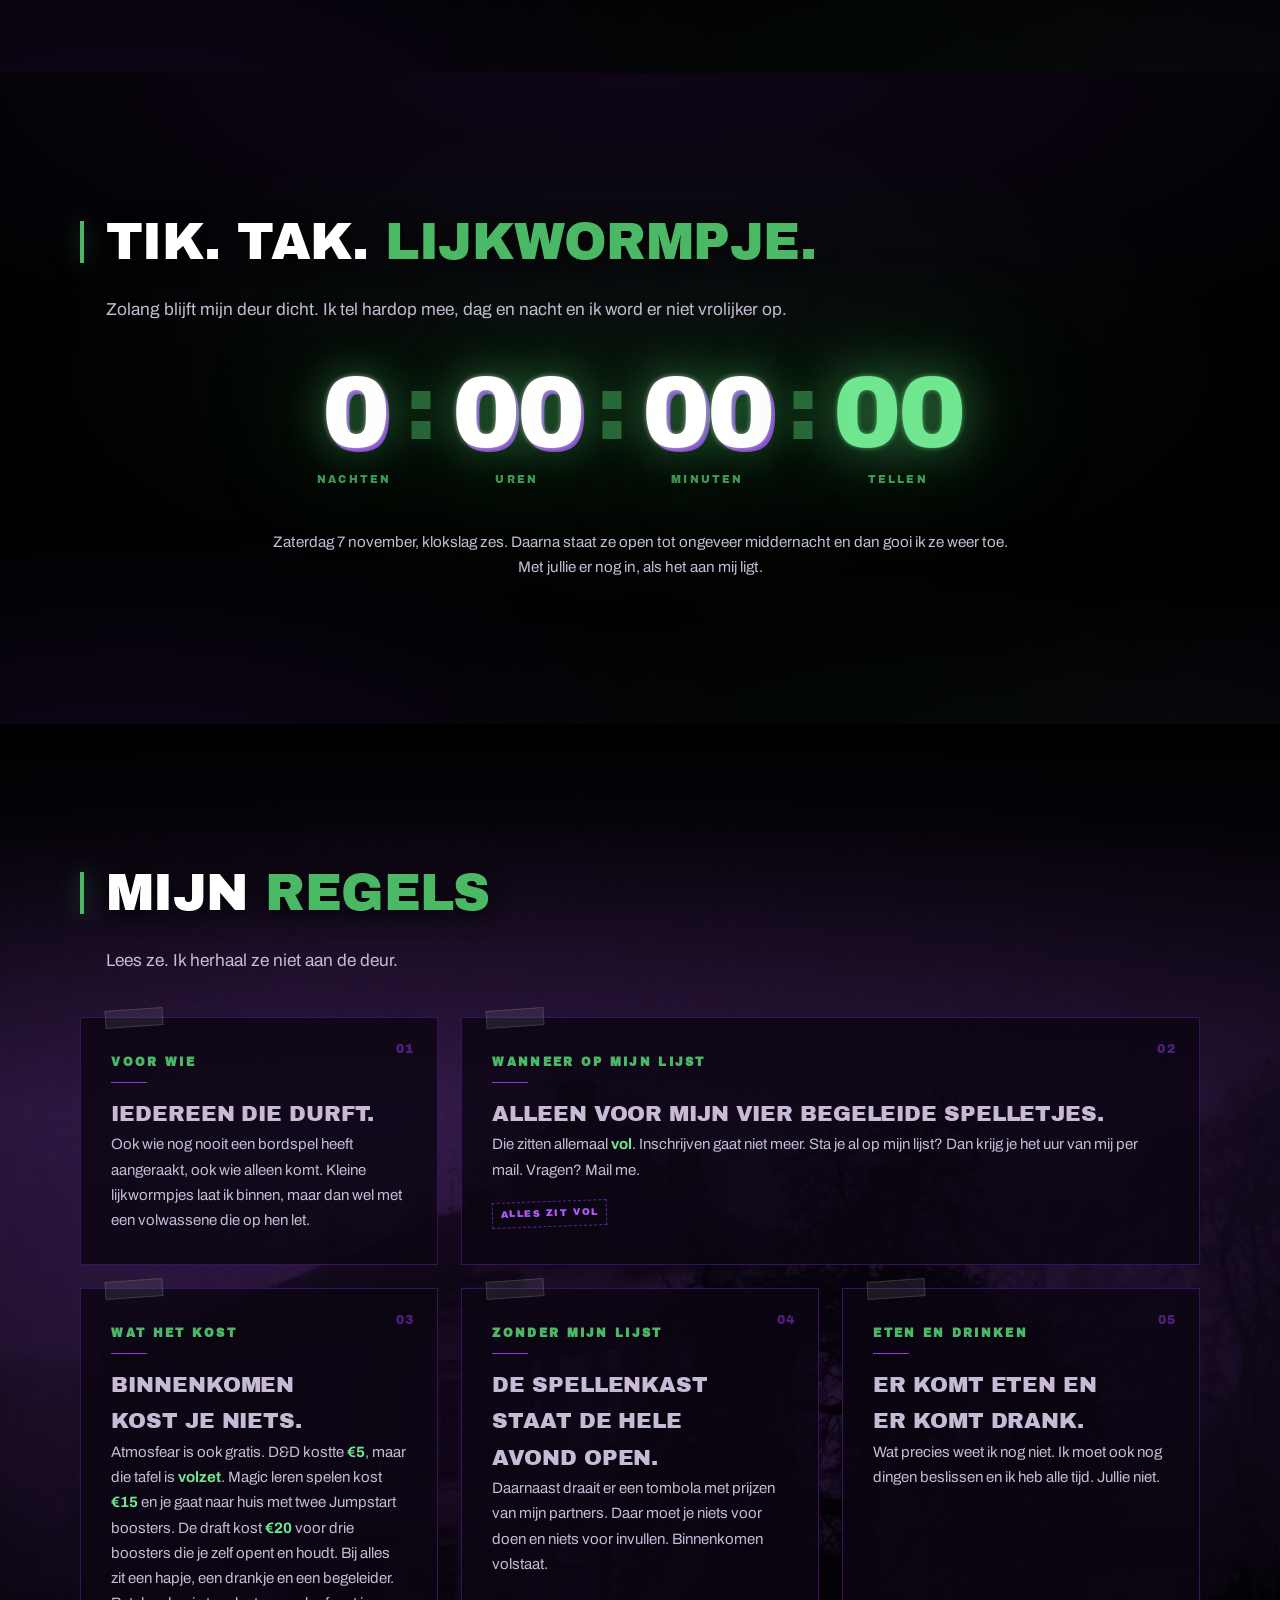
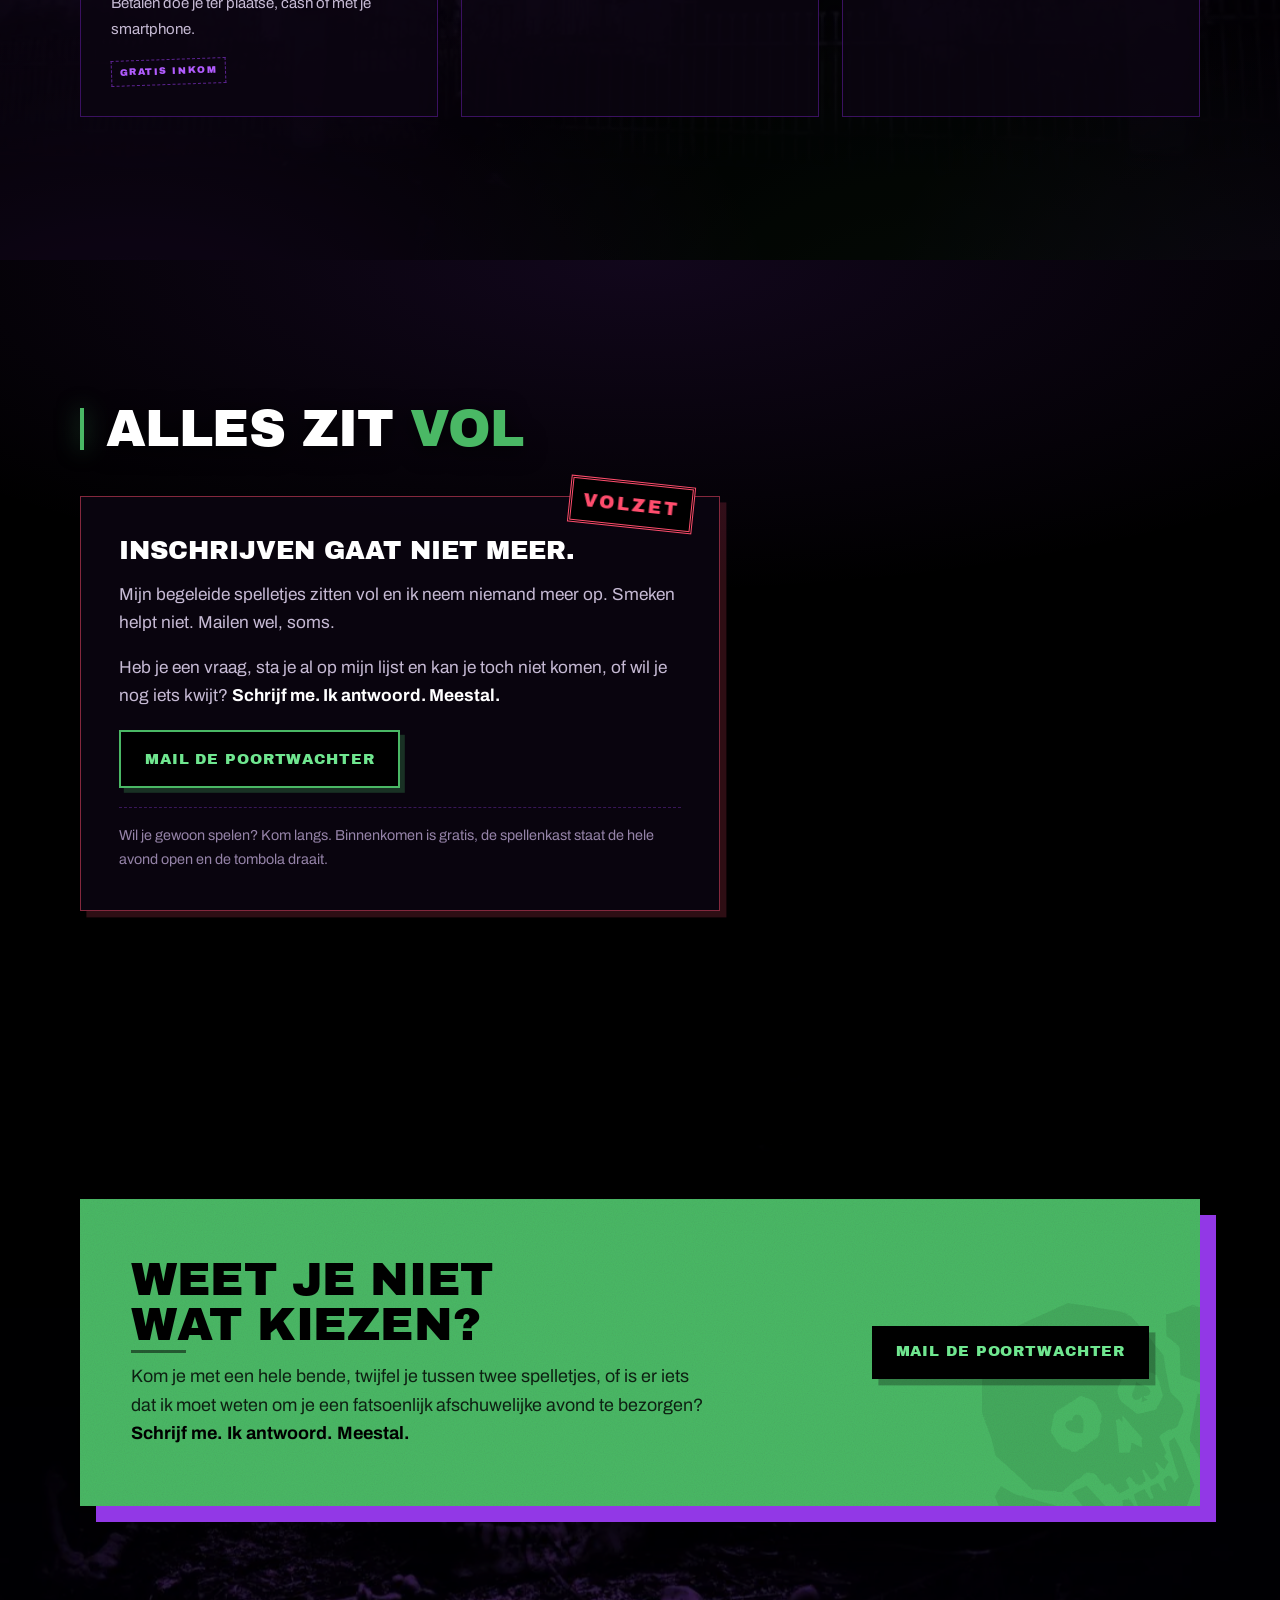
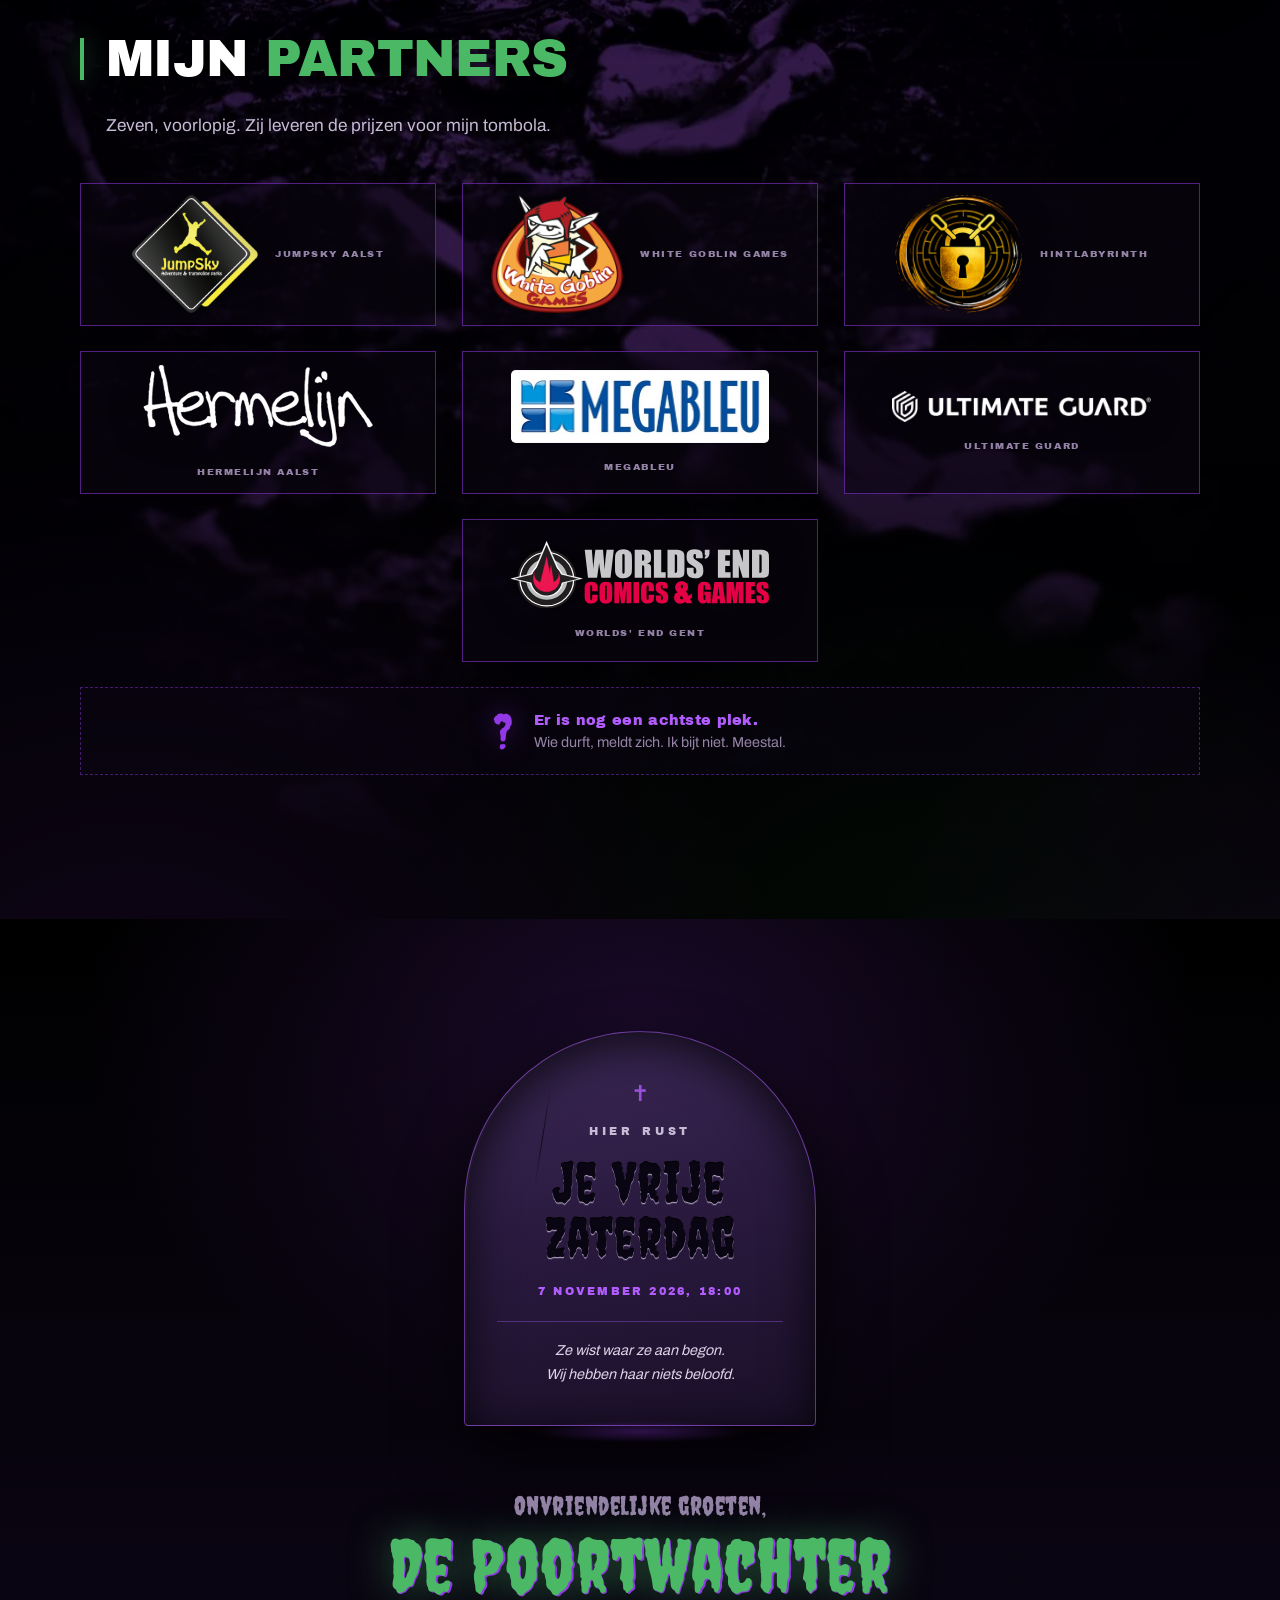
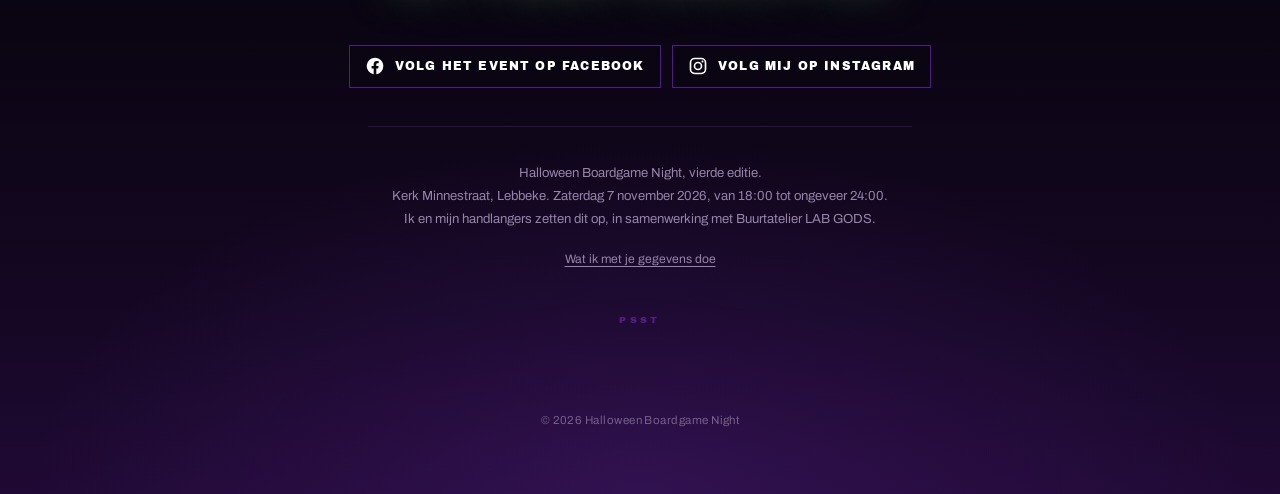
==== commit 2781b86b: "Inschrijvingen gesloten: strook bovenaan, knop naar de info, mail blijft mogelijk Alles achter twee " ====
--- a/index.html
+++ b/index.html
@@ -1199,6 +1199,36 @@
 @media (prefers-reduced-motion:reduce){
   .spinnenveld{display:none}
 }
+
+/* ---- inschrijven gaat niet meer ---- */
+.gesloten{position:relative;max-width:40rem;padding:clamp(1.6rem,4vw,2.4rem);
+  border:1px solid rgba(255,77,109,.5);background:rgba(11,5,18,.82);
+  box-shadow:.4rem .4rem 0 rgba(255,77,109,.18)}
+.gesloten p{margin:0 0 1rem;color:var(--zacht)}
+.gesloten strong{color:var(--wit)}
+.gesloten-kop{font-family:"Archivo Black",Arial,sans-serif;font-size:clamp(1.2rem,3vw,1.6rem);
+  line-height:1.15;text-transform:uppercase;color:var(--wit)!important}
+.gesloten-stempel{position:absolute;right:clamp(.8rem,3vw,1.6rem);top:clamp(-1rem,-2vw,-.8rem);
+  padding:.3em .6em;border:3px double #ff4d6d;background:var(--zwart);color:#ff4d6d;
+  font-family:"Archivo Black",Arial,sans-serif;font-size:clamp(.9rem,2.4vw,1.15rem);letter-spacing:.16em;
+  text-transform:uppercase;transform:rotate(6deg)}
+.gesloten .knop-zwart{margin-top:.2rem;border:2px solid var(--groen);box-shadow:.3rem .3rem 0 rgba(74,184,101,.25)}
+.gesloten .knop-zwart:hover{background:var(--groen);color:var(--zwart)}
+.gesloten-fijn{margin:1.2rem 0 0!important;padding-top:1rem;border-top:1px dashed rgba(146,56,230,.35);
+  font-size:.9rem;color:var(--grijs)!important}
+
+/* ---- de strook bovenaan als inschrijven niet meer gaat ---- */
+.meldstrook{position:relative;z-index:3;margin:0;display:flex;flex-wrap:wrap;align-items:center;justify-content:center;
+  gap:.35rem .8rem;padding:.7rem var(--marge);text-align:center;
+  background:linear-gradient(90deg,rgba(255,77,109,.12),rgba(255,77,109,.2),rgba(255,77,109,.12));
+  border-bottom:1px solid rgba(255,77,109,.45);
+  font-size:clamp(.8rem,1.8vw,.92rem);line-height:1.5;color:var(--zacht)}
+.meldstrook strong{color:#ff8fa3}
+.meldstrook-teken{display:inline-grid;place-items:center;width:1.3rem;height:1.3rem;border-radius:50%;
+  background:#ff4d6d;color:var(--zwart);font-family:"Archivo Black",Arial,sans-serif;font-size:.75rem}
+.meldstrook a{color:var(--wit);font-family:"Archivo Black",Arial,sans-serif;font-size:.72rem;
+  letter-spacing:.1em;text-transform:uppercase;text-underline-offset:3px}
+.meldstrook a:hover{color:var(--groen-op)}
 
 /* ================================================================
    SNELHEID
@@ -3298,7 +3328,7 @@
 
 <div class="topbalk" id="topbalk">
   <span class="topbalk-feit">Za 7 nov 2026 &middot; Kerk Minnestraat, Lebbeke</span>
-  <a class="topbalk-knop" href="#inschrijven">Schrijf je in</a>
+  <a class="topbalk-knop" id="topbalk-knop" href="#inschrijven">Schrijf je in</a>
 </div>
 
 <button type="button" class="geluid" id="geluid" aria-pressed="false" aria-label="Zet de sfeer aan">
@@ -3384,6 +3414,11 @@
   var IG = '<svg width="20" height="20" viewBox="0 0 24 24" aria-hidden="true" style="vertical-align:-4px"><rect x="3" y="3" width="18" height="18" rx="5" fill="none" stroke="currentColor" stroke-width="2"/><circle cx="12" cy="12" r="4.2" fill="none" stroke="currentColor" stroke-width="2"/><circle cx="17.4" cy="6.6" r="1.25" fill="currentColor"/></svg>';
   var IG_URL = "https://www.instagram.com/hbgn.be/";
   var MAIL = "mailto:depoortwachter666@gmail.com";
+  /* false: inschrijven gaat niet meer. Het formulier verdwijnt, bovenaan komt een strook,
+     de knop in de affiche gaat naar de info en de balk bovenaan naar de mail
+     van de Poortwachter en de server weigert alles (zie GESLOTEN in api/inschrijven.js).
+     Zet beide terug op open om weer inschrijvingen toe te laten. */
+  var INSCHRIJVEN_OPEN = false;
   /* de partners die al vastliggen. Zijn het er minder dan PARTNERVAKKEN, dan vult
      de rest zich vanzelf met een vraagteken. Een logo komt uit bundle.json, zie
      CLAUDE.md. breed: een woordlogo, dat staat boven de naam in plaats van ernaast.
@@ -3453,6 +3488,10 @@
   }
 
   var stil = window.matchMedia("(prefers-reduced-motion: reduce)").matches;
+  if(!INSCHRIJVEN_OPEN){
+    var balkKnop = document.getElementById("topbalk-knop");
+    if(balkKnop){ balkKnop.textContent = "Mail de Poortwachter"; balkKnop.href = MAIL; }
+  }
 
   /* ============================================================
      BEWEGING: één rAF-lus voor de voortgang, de parallax en het rail
@@ -4047,7 +4086,9 @@
      tekst:"Ook wie nog nooit een bordspel heeft aangeraakt, ook wie alleen komt. Kleine lijkwormpjes laat ik binnen, maar dan wel met een volwassene die op hen let."},
     {nr:"02", kop:"Wanneer op mijn lijst", lead:"Alleen voor mijn vier begeleide spelletjes.",
      tekst:"Die hebben een begeleider, een startuur en veel te weinig plaatsen. Ze lopen allemaal tegelijk, dus je kiest er <strong>één</strong>. Het uur krijg je van mij per mail, zodra ik het beslist heb.",
-     stempel:"Te laat is niet meer mee"},
+     stempel:"Te laat is niet meer mee",
+     dicht:{tekst:"Die zitten allemaal <strong>vol</strong>. Inschrijven gaat niet meer. Sta je al op mijn lijst? Dan krijg je het uur van mij per mail. Vragen? Mail me.",
+            stempel:"Alles zit vol"}},
     {nr:"03", kop:"Wat het kost", lead:"Binnenkomen kost je niets.",
      tekst:"Atmosfear is ook gratis. D&amp;D kostte <strong>&euro;5</strong>, maar die tafel is <strong>volzet</strong>. Magic leren spelen kost <strong>&euro;15</strong> en je gaat naar huis met twee Jumpstart boosters. De draft kost <strong>&euro;20</strong> voor drie boosters die je zelf opent en houdt. Bij alles zit een hapje, een drankje en een begeleider. Betalen doe je ter plaatse, cash of met je smartphone.",
      stempel:"Gratis inkom"},
@@ -4078,8 +4119,9 @@
         '<span class="regelnr" aria-hidden="true">' + r.nr + '</span>' +
         '<h3>' + r.kop + '</h3>' +
         '<p class="regellead">' + r.lead + '</p>' +
-        '<p class="regeltekst">' + r.tekst + '</p>' +
-        (r.stempel ? '<span class="stempel">' + r.stempel + '</span>' : '') +
+        '<p class="regeltekst">' + (!INSCHRIJVEN_OPEN && r.dicht ? r.dicht.tekst : r.tekst) + '</p>' +
+        ((!INSCHRIJVEN_OPEN && r.dicht ? r.dicht.stempel : r.stempel)
+          ? '<span class="stempel">' + (!INSCHRIJVEN_OPEN && r.dicht ? r.dicht.stempel : r.stempel) + '</span>' : '') +
       '</article>';
     }).join("");
 
@@ -4091,6 +4133,11 @@
     }).join("");
 
     app.innerHTML =
+      (INSCHRIJVEN_OPEN ? '' :
+        '<p class="meldstrook" role="status"><span class="meldstrook-teken" aria-hidden="true">!</span>' +
+        '<span>Inschrijven voor de begeleide spelletjes gaat niet meer: <strong>alles zit vol</strong>. ' +
+        'Gewoon langskomen kan nog altijd, gratis.</span> ' +
+        '<a href="#inschrijven">Vraag?</a></p>') +
       '<header class="hero" id="boven" data-hoofdstuk="Start">' +
         '<div class="hero-beeld" aria-hidden="true"></div>' +
         '<div class="lab"><svg viewBox="0 0 733 815" role="img" '+
@@ -4110,9 +4157,13 @@
           '</div>' +
 
           '<div class="hero-actie">' +
-            '<a class="knop knop-groot" href="#inschrijven">Schrijf je in</a>' +
-            '<p class="hero-fijn">Inschrijven hoeft alleen voor mijn vier begeleide spelletjes.<br>' +
-            'Wil je enkel wat spelletjes spelen? Kom dan gewoon langs.</p>' +
+            (INSCHRIJVEN_OPEN
+              ? '<a class="knop knop-groot" href="#inschrijven">Schrijf je in</a>' +
+                '<p class="hero-fijn">Inschrijven hoeft alleen voor mijn vier begeleide spelletjes.<br>' +
+                'Wil je enkel wat spelletjes spelen? Kom dan gewoon langs.</p>'
+              : '<a class="knop knop-groot" href="#regels">Alles over de avond</a>' +
+                '<p class="hero-fijn">Gratis binnen, de spellenkast staat de hele avond open<br>' +
+                'en de tombola draait. Kom gewoon langs.</p>') +
           '</div>' +
 
         '</div>' +
@@ -4163,9 +4214,11 @@
       /* ---------- 4. de lijst ---------- */
       '<section class="band band-leeg" id="inschrijven" data-hoofdstuk="Inschrijven">' +
         '<div class="wrap">' +
-          '<h2 class="op kop" style="--i:0">Zet je naam op <em>mijn lijst</em></h2>' +
-          '<p class="kopfijn op" style="--i:1">Vier begeleide spelletjes, allemaal tegelijk, veel ' +
-          'te weinig plaatsen. Kies er één en ik noteer je.</p>' +
+          (INSCHRIJVEN_OPEN
+            ? '<h2 class="op kop" style="--i:0">Zet je naam op <em>mijn lijst</em></h2>' +
+              '<p class="kopfijn op" style="--i:1">Vier begeleide spelletjes, allemaal tegelijk, veel ' +
+              'te weinig plaatsen. Kies er één en ik noteer je.</p>'
+            : '<h2 class="op kop" style="--i:0">Alles zit <em>vol</em></h2>') +
           '<div id="formulier"></div>' +
         '</div>' +
       '</section>' +
@@ -4299,6 +4352,23 @@
   function tekenFormulier(){
     var doel = document.getElementById("formulier");
     if(!doel) return;
+    if(!INSCHRIJVEN_OPEN){
+      doel.innerHTML =
+        '<div class="gesloten op in">' +
+          '<span class="gesloten-stempel" aria-hidden="true">Volzet</span>' +
+          '<p class="gesloten-kop">Inschrijven gaat niet meer.</p>' +
+          '<p>Mijn begeleide spelletjes zitten vol en ik neem niemand meer op. Smeken helpt niet. ' +
+          'Mailen wel, soms.</p>' +
+          '<p>Heb je een vraag, sta je al op mijn lijst en kan je toch niet komen, of wil je nog iets ' +
+          'kwijt? <strong>Schrijf me. Ik antwoord. Meestal.</strong></p>' +
+          '<p><a class="knop-zwart" href="' + MAIL + '">Mail de Poortwachter</a></p>' +
+          '<p class="gesloten-fijn">Wil je gewoon spelen? Kom langs. Binnenkomen is gratis, de ' +
+          'spellenkast staat de hele avond open en de tombola draait.</p>' +
+        '</div>';
+      blanko(doel);
+      requestAnimationFrame(meet);
+      return;
+    }
     if(stap === 1) stapKeuze(doel);
     else if(stap === 2) stapDeelnemer(doel);
     else if(stap === 3) stapOverzicht(doel);
@@ -4651,6 +4721,8 @@
        Alleen bij binnenkomen: wie later terugkeert naar het begin wil het begin zien. */
     if(eersteBezoek && spelUitUrl()) openOpFormulier();
     else if(h === "inschrijven") springNaarFormulier();
+    /* andere ankers op de pagina, zoals #regels: daarheen in plaats van naar boven */
+    else if(h && /^[a-z][a-z0-9-]*$/.test(h) && document.getElementById(h)) document.getElementById(h).scrollIntoView();
     else window.scrollTo(0, 0);
     eersteBezoek = false;
   }
